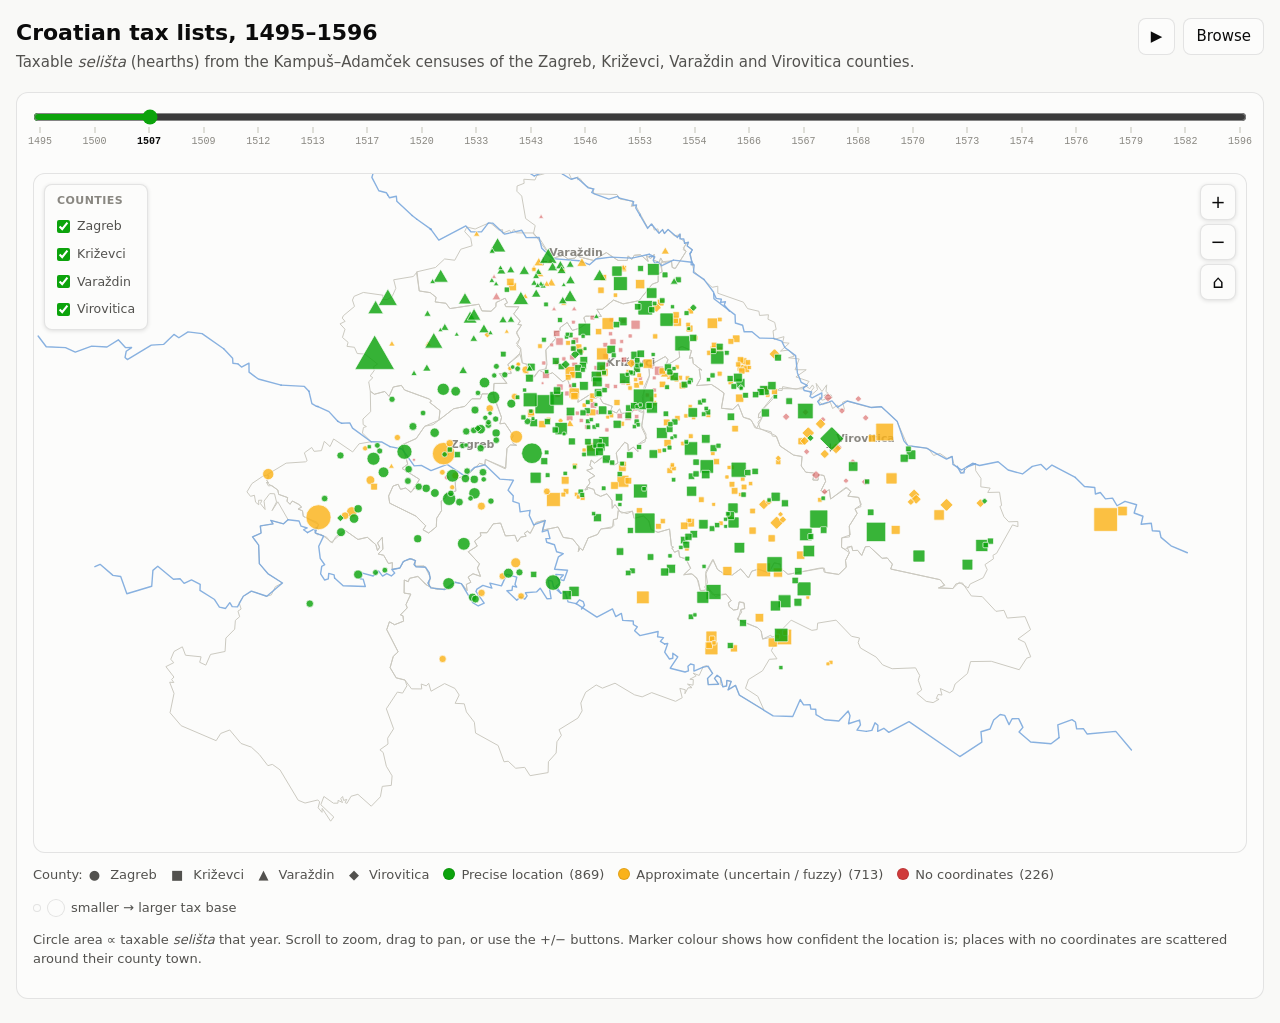
==== web/index.html @ f6f5bb7a "Geolocations in Varaždin county" ====
<!doctype html>
<html lang="en">
<head>
<meta charset="utf-8">
<meta name="viewport" content="width=device-width, initial-scale=1">
<title>Croatian tax lists, 1495–1596 — maps</title>
<link rel="stylesheet" href="css/common.css">
<link rel="stylesheet" href="css/map.css">
</head>
<body>
<div class="wrap">
  <header class="head">
    <div class="head-titles">
      <h1>Croatian tax lists, 1495–1596</h1>
      <p class="sub">Taxable <i>selišta</i> (hearths) from the Kampuš–Adamček
         censuses of the Zagreb, Križevci, Varaždin and Virovitica counties.</p>
    </div>
    <div class="head-ctl">
      <button id="play" type="button" title="Play years" aria-label="Play">▶</button>
      <a class="btn" href="explorer.html">Browse</a>
      <button id="theme" class="hidden" type="button" hidden>Dark</button>
    </div>
  </header>

  <section id="panel-map" class="panel">
    <div class="ctl">
      <div class="slider-wrap">
        <input id="slider" type="range" min="0" max="0" value="0" step="1"
               aria-label="Census year">
        <div class="slider-years" id="slider-years" aria-hidden="true"></div>
      </div>
    </div>
    <div class="mapbox">
      <div class="layer-ctl" aria-label="Map layers">
        <div class="layer-title">Counties</div>
        <div id="layer-panel" class="layer-panel"></div>
      </div>
      <div class="zoom-ctl" aria-label="Map zoom controls">
        <button id="zoom-in" type="button" title="Zoom in" aria-label="Zoom in">+</button>
        <button id="zoom-out" type="button" title="Zoom out" aria-label="Zoom out">−</button>
        <button id="zoom-reset" type="button" title="Reset view" aria-label="Reset view">⌂</button>
      </div>
      <svg id="map" viewBox="0 0 1000 640"
           preserveAspectRatio="xMidYMid meet" role="img"
           aria-label="Map of taxable selišta by place"></svg>
    </div>
    <div class="legend" id="map-legend"></div>
    <p class="note">Circle area ∝ taxable <i>selišta</i> that year. Scroll to zoom,
       drag to pan, or use the +/− buttons. Marker colour shows how confident the
       location is; places with no coordinates are scattered around their county town.</p>
  </section>
</div>

<div class="tip" id="tip"></div>

<script>const DATA = {"counties":{"4":{"name":"Zagreb","cap":[45.8144,15.978],"light":"#2a78d6","dark":"#3987e5"},"1":{"name":"Križevci","cap":[46.0246,16.546],"light":"#eb6834","dark":"#d95926"},"2":{"name":"Varaždin","cap":[46.3057,16.3366],"light":"#1baf7a","dark":"#199e70"},"3":{"name":"Virovitica","cap":[45.8319,17.3836],"light":"#eda100","dark":"#c98500"}},"places":[[1,",,,owcz","",2,46.3057,16.36293,2],[2,"Abbatia","Topusko",4,45.29315,15.97893,0],[3,"Abbatia (Opathowyna)","Dolac",4,45.81429,15.97724,0],[4,"Opathowyna, Kopam","Opatija",4,45.54417,15.9911,1],[5,"Achyna","Voćin",1,45.6167,17.55,0],[6,"Adamowcz","Haganj",1,45.91475,16.57872,1],[7,"Adamowcz","Adamovec",4,45.90445,16.16332,0],[8,"Adamowcz - Zowkowcz","Haganj",1,45.91475,16.57872,1],[9,"Ahmath","",1,46.0246,16.55851,2],[10,"Aladarocz","Korenovo",1,45.85858,16.81146,1],[11,"Aladaryowch - Mylethyncz","Miletinec",1,45.9333,16.7333,1],[12,"Alberthowyna","",1,46.03477,16.53002,2],[13,"Alexandrocz","Repinec",1,45.94965,16.50532,1],[14,"Also Gerzencze","Donja Gračenica",1,45.56667,16.61667,0],[15,"Also Bakwa","Donja Bukovica",3,45.68566,17.8071,1],[16,"Chasma","Čazma",1,45.74837,16.6132,1],[17,"Also Izdencz","Donji Zdenci",1,45.58333,17.95,0],[18,"Also Jalsewycza","Čvrstec",1,46.00446,16.66388,1],[19,"Alsolomnycza","Donja Lomnica",4,45.71171,16.02059,0],[20,"Also Lomnycza, Koztanyewcz","Donja Lomnica, Kostanjevec",4,45.71171,16.02059,0],[21,"Also Soploncza","Gornja Stupčanica",1,45.6253,17.33756,0],[22,"Also Soproncha","Gornja Stupčanica",1,45.6253,17.33756,0],[23,"Also Thothwssewyna","Topolovac",1,45.46056,16.43583,0],[24,"Also Totusewyna","Topolovac",1,45.46056,16.43583,0],[25,"Wolawlya","Volavje",4,45.65506,15.60581,1],[26,"Also Zemche","Donje Svetačje",1,45.32,16.95,1],[27,"Also Ztobycza","Donja Stubica",4,45.98017,15.97224,0],[28,"Also Ztobycza cum pertinentiis, Jakowlya","Donja Stubica, Jakovlje",4,45.98017,15.97224,0],[29,"Andraswelgh","Dišnik",1,45.60768,16.87589,1],[30,"Antholocz - Ramyncz - Chernecz - Thremecz","Crnac",3,45.6927,17.9383,1],[31,"Apathowcz","Apatovec",1,46.14771,16.57263,0],[32,"Apporowcz","Oporovec",1,46.3319,16.675,1],[33,"Area Capitulari-vicus","Laška ulica (Zagreb)",4,45.83644,16.04267,1],[34,"Athak","Otok",1,45.79342,16.58815,0],[35,"Othok","Samoborski Otok",4,45.83727,15.73197,0],[36,"Athak, Themerye","Otok",1,45.79342,16.58815,0],[37,"Athak,Tamerye, Kamarchya","Otok, Demerje",1,45.79342,16.58815,1],[38,"Atthak Zenth Ilona apud Zamobor","Sveta Jelena Samoborska",4,45.802,15.711,1],[39,"Bapcha","Črnkovec",4,45.75064,16.11976,1],[40,"Babyncz","Babinec",2,46.37184,16.10944,0],[41,"Babynschyna","Babinac Ivanski",1,45.74959,16.81207,0],[42,"Babynschyna  Koren","Babinac Ivanski",1,45.74959,16.81207,0],[43,"Bachyn","Ploščica",1,45.76163,16.88549,0],[44,"Baganoz","Badljevina",1,45.51322,17.19246,1],[45,"Bagenowcz","Badljevina",1,45.51322,17.19246,1],[46,"Bahonyn","Zvekovac",1,45.81946,16.50096,1],[47,"Wakegh","Bukvik kod Velike Trnovitice",1,45.68685,16.95805,1],[48,"Bakolcza","Donja Bukovica",1,45.66,17.76694,0],[49,"Bakolcza Zygeth","Donja Bukovica",1,45.66,17.76694,0],[50,"Bakowcza","Mali Bukovec",1,46.2857,16.7383,0],[51,"Bakwa","Špišić Bukovica",3,45.85785,17.30118,0],[52,"Bancz","Baničevec",1,45.9209,16.2929,1],[53,"Banowch","Gorica Miholečka",1,46.05406,16.42532,1],[54,"Banowch","Gorica Miholečka",1,46.05406,16.42532,1],[55,"Banowcz  Gorycza","Gorica Miholečka",1,46.05406,16.42532,0],[56,"Banthusovcz","Bolč",1,45.89085,16.67631,0],[57,"Bara ad Belam","Čaglić",1,45.38665,17.15704,1],[58,"Barachka","Banje Selo",4,45.59944,15.87909,1],[59,"Baraczka","Banje Selo",4,45.59944,15.87909,1],[60,"Baranowcz","",1,46.00524,16.54845,2],[61,"Barowcz","",1,46.04284,16.56615,2],[62,"Barswelge","",1,46.02006,16.50903,2],[63,"Barychewo","",4,45.8144,16.01604,2],[64,"Batyna","Oštrc",2,46.1664,16.0845,1],[65,"Bedenycza","Bedenica",4,46.03263,16.24324,0],[66,"Bedenycza, Felsew Ztobicza","Bedenica, Gornja Stubica",4,46.03263,16.24324,0],[67,"Bedenye","",1,46.00913,16.58102,2],[68,"Bedowcz","Klokočevac",1,45.91787,16.78393,1],[69,"Bedna","Petar Ludbreški",1,46.24806,16.69,1],[70,"Bednye","Kapela",1,45.98971,16.84437,1],[71,"Bednye cum pertinentiis","Kapela",1,45.98971,16.84437,1],[72,"Bednye seu Bukoucz","Kapela",1,45.98971,16.84437,1],[73,"Bednye seu Bwkowcz","Kapela",1,45.98971,16.84437,1],[74,"Bedwdnycze","Bedenica",4,46.03263,16.24324,0],[75,"Bekethyncz","Beketinec",1,46.01392,16.43677,1],[76,"Bela","Bijela",1,45.56276,17.29032,0],[77,"Bela","Bela",2,46.20742,16.25522,0],[78,"Bwssyn","Bela, Ivanec",2,46.20742,16.25522,1],[79,"Lepaglawa","Lepoglava",2,46.20737,16.05145,0],[80,"Bela, Threm","Bela",2,46.20742,16.25522,1],[81,"Belowarcz","Bjelovar",1,45.90645,16.82612,1],[82,"Belcheucz","Grabrić",1,45.90081,16.50575,0],[83,"Belchowcz","",1,46.05486,16.53429,2],[84,"Belcz","Bolč",1,45.89085,16.67631,0],[85,"Belecz","Belec",2,46.13177,16.1205,0],[86,"Belosowcz","Čepelovac",1,45.99497,17.04252,0],[87,"Belethyncz","Beletinec",2,46.22208,16.31108,0],[88,"Belozlawcz","Beloslavec",4,46.0351,16.22041,0],[89,"Belkolcz","Jalkovec (?)",2,46.27806,16.31889,1],[90,"Belkowcz","Grabrić",1,45.90081,16.50575,0],[91,"Bellyanowcz","Belanovo selo",1,46.22,16.6,1],[92,"Belwdowyna","Đurđevac",1,46.04105,17.06786,1],[93,"Belywdowcz","Đurđevac",1,46.04105,17.06786,0],[94,"Zobkethyncz","Đurđevac",1,46.04105,17.06786,1],[95,"Benedicowcz","Beketinec",1,46.01392,16.43677,1],[96,"Benedikowcz","Bršljanica",1,45.58279,16.85193,0],[97,"Benkowcz","Ladislavec",2,46.10861,16.0628,1],[98,"Berdekowcz ad Belam","Čaglić",1,45.38665,17.15704,1],[99,"Zomzedwara-castrum Berdowcz","Brdovec",4,45.86927,15.76228,0],[100,"Beregi","",1,45.99473,16.52366,2],[101,"Berethyncz","Beretinec",2,46.25014,16.30364,0],[102,"Beryzlawcz","Berislavec",4,45.97128,16.26628,1],[103,"Berkyssewyna","Brkiševina",4,45.44571,16.08966,0],[104,"Berkwssewyna Pokwpya ad Thopozka-cum pertinentiis","Berkuševina",4,45.293,15.97,1],[105,"Bersancz ad Kaproncza","Brežanec",1,46.1502,16.83809,0],[106,"Berschanowcz","Bršljanica",1,45.58279,16.85193,0],[107,"Bersthanowcz cum pertinentiis","Bršljanica",1,45.58279,16.85193,1],[108,"Bersthianoucz","Bršljanica",1,45.58279,16.85193,0],[109,"Berywoy cum Zenth Iwan","Garešnica",1,45.63617,16.86174,1],[110,"Beryzlaucz - Kalynye","Berislavec",4,45.97128,16.26628,1],[111,"Berzewcz-provincia inferior","Brezovica Gradina",1,45.8665,17.55807,1],[112,"Berzewcze","Brezovica Gradina",1,45.8665,17.55807,0],[113,"Berzyncz","",1,46.03689,16.59447,2],[114,"Besenowcz","Rovišće",1,45.94611,16.73173,1],[115,"Bethowcz","",3,45.8319,17.4129,2],[116,"Bezchyanowcz","Velike Sesvete",1,46.05244,16.67268,1],[117,"Bigzaagh","Božjakovina",4,45.81723,16.29566,1],[118,"Bikzaad","Bisag",4,46.03333,16.28333,1],[119,"Varasd","Varaždin",2,46.30796,16.33782,0],[120,"Byskwpcz","Biškupec",4,45.96155,16.23252,1],[121,"Byztra","Bistra",4,45.89753,15.87947,0],[122,"Blacha","",1,46.03905,16.49558,2],[123,"Blagay","Blagaj kod Svetog Petra Orehovca",1,46.10345,16.50703,1],[124,"Blagay Glogowy","Blagaj-Glogovica kod Kutine",1,45.4831,16.77559,1],[125,"Blagwsa","Blaguša",4,45.89622,16.13713,0],[126,"Blagwssa, Symonchewcz","Blaguša, Šimunčevec",4,45.89622,16.13713,0],[127,"Blasew Werh","Haganj kod Žabna",1,45.91475,16.57872,1],[128,"Blasewerh ad Achyna","Voćin",1,45.6167,17.55,1],[129,"Blasewwerh-ad Achynam","Voćin",1,45.6167,17.55,1],[130,"Blaskoucz - Glavnycza","Glavnica",4,45.93151,16.14174,1],[131,"Blaskowcz - Glawnycza","Glavnica",4,45.93151,16.14174,1],[132,"Blathnycza","Blatnica",4,45.51341,15.72524,0],[133,"Blathno, Remethinczy, Lwka*","Blato",4,45.76357,15.92426,1],[134,"Blyzna","Bliznec",4,45.80971,16.02586,0],[135,"Bliznafew","Velike Sesvete",1,46.05244,16.67268,0],[136,"Blyzna, Remethyncz","Bliznec",4,45.80971,16.02586,1],[137,"Bobowycza","Bobovica",4,45.83084,15.71423,0],[138,"Bobowycza  Kapolna","Kapela Ravenska",1,46.02829,16.42896,0],[139,"Bobowycza  Kapolna  Othok  Jemryhowcz","Kapela Ravenska",1,46.02829,16.42896,0],[140,"Bothyncz","Botinec",4,45.75469,15.93604,0],[141,"Bogacho","Bogačevo",1,46.08562,16.43325,0],[142,"Bolch","Bolč",1,45.89085,16.67631,0],[143,"Bolethyno","Kloštar Podravski",1,45.97369,17.16633,1],[148,"Bonowk","Kloštar Podravski",1,45.97369,17.16633,1],[149,"Borchecz in pertinentiis Zomzedwara","Borčec",4,45.82919,15.88801,0],[150,"Borsowcz","Galovec",1,46.06973,16.19118,0],[151,"Borkowcz","Borkovec",2,46.10806,16.0835,0],[152,"Borcz ad Topozka (predium)","Topusko",4,45.29315,15.97893,1],[153,"Borowe","Borovljani",1,46.10772,16.89046,0],[154,"Myrkowcz","Mirkovec",2,46.03194,16.28694,0],[155,"Borychewcz - Marthyndoll","Boričevec",2,46.19856,16.41135,1],[156,"Bosyako","Božjakovina",4,45.81723,16.29566,0],[157,"Bothcafeld","Mikleuška",1,45.55273,16.72795,0],[158,"Bothezyncz","Botinac",1,45.99967,16.86127,0],[159,"Bwthkafeld","Patkovac",1,45.8539,16.9294,0],[160,"Bothowcz","Botovo",3,46.21968,16.91926,0],[161,"Bothyncz","Botinac",1,45.99967,16.86127,0],[162,"Bothynowcz","Botinovec",1,46.20632,16.77074,0],[163,"Bozyas","Bezje",1,46.093,16.96,1],[164,"Bradechyna ad Garych","Gornja Garešnica",1,45.65497,16.81305,1],[165,"Bradna","Bradna",1,46.07051,16.69229,0],[166,"Bradna inferior","Bradna",1,46.07051,16.69229,1],[167,"Bragasowcz","",1,45.98853,16.57031,2],[168,"Brakwnowcz","Brekunjevec",4,45.918,16.165,0],[169,"Bregchewcz","Brčevec",1,45.86636,16.41271,0],[170,"Breschyna","Čvrstec",1,46.00446,16.66388,1],[171,"Bresnycze","Breznica",1,45.74507,17.51756,0],[172,"Bresnycza-ad Achynam","Breznica",1,45.74507,17.51756,1],[173,"Bresowcz","Breza",1,45.87961,16.72356,0],[174,"Brezowycza","Brezovica",4,45.72777,15.91007,0],[175,"Brestoycha","Kobasičari",1,45.96143,16.81298,0],[176,"Brezewcze cum pertinentiis","Brezovica kod Virovitice",1,45.86322,17.55848,1],[177,"Brezowcz","Brezovec",1,45.90867,16.26447,0],[178,"Brezoycha ad Nagh Kemlek","Brezovica Kalnička",1,46.142,16.456,1],[179,"Brezoycza","Brezovica",1,46.07523,17.07555,0],[180,"Brezt","",2,46.32698,16.30297,2],[181,"Brezth","Brest Pokupski",4,45.4532,16.25608,1],[182,"Brezthowcz - Dechyna","Brezovec",1,45.90867,16.26447,1],[183,"Brezthowcz - Dolina","Brezovec",1,45.90867,16.26447,1],[184,"Brezthye","Brest Pokupski",4,45.4532,16.25608,0],[185,"Brezyancz","Ilova kod Grubišnog Polja",3,45.69,17.15,1],[186,"Brezyna","Čaklovac",1,45.45308,17.28477,1],[187,"Brezyna - Chakowcz","Čaklovac",1,45.45308,17.28477,1],[188,"Brokwnowcz","Brekunjevec",4,45.918,16.165,1],[189,"Brokunoucz - Adamovcz","Brekunjevec",4,45.918,16.165,1],[190,"Brokwnyowcz, Glawnycza","Brokunjovec, Glavnica",4,45.93151,16.14174,0],[191,"Brysnyak","",1,46.06436,16.56396,2],[192,"Bryzthno","Gornja Bistra",4,45.91982,15.89864,0],[193,"Bwdrowcz","Gudovec",1,45.88114,16.78464,0],[194,"Budyndol, Pomperoucz, Hansevcz","Budinščina, Pomnerovac",2,46.12691,16.20376,1],[195,"Bukovcz","Zvonik",1,45.89837,16.63651,0],[196,"Bwschyncz","Buščinec",1,45.8824,16.67234,0],[197,"Bwdyslwcz","Budislavec",2,46.28,16.235,1],[198,"Bwdnak","Sesvete",1,45.696,17.03,0],[199,"Bwdrowcz","Budrovac",3,45.98463,17.05671,0],[200,"Bwdyndoll","Budinščina - Pomnerovac",2,46.12691,16.20376,1],[201,"Bwdyndol - Hansewcz","Budinščina - Pomnerovac",2,46.12691,16.20376,1],[202,"Bwdyndol - Hansewcz - Pomperowcz","Budinščina - Pomnerovac",2,46.12691,16.20376,1],[203,"Bwdyndoll","Budinščina - Pomnerovac",2,46.12691,16.20376,1],[204,"Dymythrowcz","Gradec",2,45.92291,16.48957,1],[205,"Bwkowcz, Zelyna","Bukovec, Zelina",4,45.71041,15.82029,0],[206,"Bwkowschak","Bukovšćak",4,45.90555,15.8017,0],[207,"Bwsowcz","Virovitica",3,45.83314,17.38534,1],[208,"Bwssocz","Virovitica",3,45.83314,17.38534,1],[209,"Bwssowcz","Virovitica",3,45.83314,17.38534,1],[210,"Bwsthincz","Bušić",1,45.8137,16.02379,0],[211,"Bwzyn, Odra","Buzin, Odra",4,45.74987,15.99532,0],[212,"Bwyancz","Paruževac",1,45.83503,16.49799,1],[213,"Bwyowcz","Bujovac",1,45.59283,17.22376,1],[214,"Byenyk","Pobjenik",1,45.70489,16.61315,0],[215,"Byenyk ad Topozka (predium)","Topusko",4,45.29315,15.97893,1],[216,"Bygzaad","Bisag",4,46.03333,16.28333,1],[217,"Bykzad","Bisag",1,46.03333,16.28333,0],[218,"Bygzad","Bisag",4,46.03333,16.28333,1],[219,"Bygzad-citra Lonyam","Bisag",4,46.03333,16.28333,1],[220,"Bykalla","Korenovo",1,45.85858,16.81146,0],[221,"Bykchelethincz","Hampovica",1,46.01568,16.95408,0],[222,"Bykszad","Bisag",4,46.03333,16.28333,1],[223,"Bykzad","Bisag",4,46.03333,16.28333,1],[224,"Bykzad, Wyhel","Bisag, Novo Mjesto",1,46.03333,16.28333,0],[225,"Bynowcz","Čepelovac",1,45.99497,17.04252,0],[226,"Byskwpcz","Biskupec",2,46.2857,16.33548,0],[227,"Byskwpecz","Biškupec",2,46.2857,16.33548,0],[228,"Byztrycza","Bistrica",4,45.99721,16.12274,0],[229,"Byzkelethycz","",1,46.00282,16.49186,2],[230,"Camarcha","Novigrad Podravski",1,46.07575,16.94978,0],[231,"Camarcha - Thwlowa","Novigrad Podravski",1,46.07575,16.94978,1],[232,"Campus","",1,46.01491,16.60951,2],[233,"Campus","Jakuševec",1,45.75775,16.01926,1],[234,"Capella","Stara Kapela",1,45.89095,16.60632,0],[235,"Cappela Kelyanowcz","Kapela Podravska",1,46.27787,16.69298,1],[236,"Chapalowcz","Čepelovac",1,45.99497,17.04252,0],[237,"Czargowcz","Poljana",2,46.27,16.31806,1],[238,"Karlowcz","Karlovec Ludbreški",1,46.28769,16.62878,1],[239,"Chereborda","Cerovo brdo (Vojakovački Osijek)",1,46.12703,16.53864,1],[240,"Cherztwecz","Čvrstec",1,46.00446,16.66388,0],[241,"Chakowcz","Čaklovac",1,45.45308,17.28477,0],[242,"Chakowcz - Brezyna","Čaklovac",1,45.45308,17.28477,1],[243,"Chaktornya","Čaklovac",1,45.45308,17.28477,0],[244,"Chalyncz","Čalinec",2,46.28906,16.18063,0],[245,"Chyanyo","Čanjevo",1,46.10639,16.33944,0],[246,"Chanyo, Prezeka, Rauen","Čanjevo",1,46.10639,16.33944,1],[247,"Czargowcz","Poljana",2,46.27,16.31806,1],[248,"Charzyncz","",1,46.06288,16.50724,2],[249,"Chazarwara","Cesargrad",2,46.06013,15.72227,0],[250,"Chebenowcz","Cepidlak",1,45.9751,16.69139,0],[251,"Chehowyna ad portionem","",1,45.97662,16.53705,2],[252,"Czekno","Bršljanica",1,45.58279,16.85193,0],[253,"Chelowechky","",2,46.26518,16.34175,2],[254,"Chelycze","Gornji Tkalec",1,45.9705,16.4497,1],[255,"Chemernicha","Čemernica Lonjska",1,45.76586,16.41688,0],[256,"Cheperlyncz","Štefanec (okolica)",2,46.25611,16.43611,1],[257,"Cheperlyncz, Stefancz","Štefanec, Otok",2,46.25611,16.43611,1],[258,"Zenth Berthalam","Bartolovec",2,46.29709,16.43515,0],[259,"Cherbenye - Lwkawecz","Lukavec",1,46.24292,16.21529,1],[260,"Cherbyncz","",2,46.34389,16.37899,2],[261,"Cherchan ad Gemlech","Graberje Ivaničko",1,45.71016,16.4712,1],[262,"Cheresnye","Vidovec",2,46.28635,16.25042,1],[263,"Cheresnye","Vidovec",2,46.28635,16.25042,1],[264,"Cheresnyo - Wydowcz","Vidovec",2,46.28635,16.25042,1],[265,"Chernkowcz","Črnkovec",4,45.75064,16.11976,0],[266,"Chernacz","",3,45.85578,17.34618,2],[267,"Chernareca","Hercegovac",1,45.65536,17.00908,1],[268,"Chernareka","Hercegovac",1,45.65536,17.00908,0],[269,"Chernchan ad Gemlecz","Graberje Ivaničko",1,45.71016,16.4712,1],[270,"Chernecz","Crnac",3,45.6927,17.9383,0],[271,"Cherneleucz - Toplychycza","Toplica",4,45.2943,15.9707,1],[272,"Chernesoucz","Črnčevec",1,46.08802,16.46647,1],[273,"Chernkowcz, Schytaryo","Črnkovec, Ščitarjevo",4,45.75064,16.11976,0],[274,"Chernomercz","Črnomerec",4,45.81564,15.93616,0],[275,"Chernossowcz","",1,46.05677,16.60097,2],[276,"Chernylewch, Thoplychycha","Toplica",4,45.2943,15.9707,1],[277,"Chernylno","",4,45.84542,15.92941,2],[278,"Chero berdo","Cerovo brdo",1,46.12703,16.53864,0],[279,"Cherowoberdo","Cerovo brdo",1,46.12703,16.53864,0],[280,"Cherwylno","Strezojevo",4,45.52716,16.03765,1],[281,"Cherztwecz Zenth Pether","Sveti Petar Čvrstec",1,46.00446,16.66388,0],[282,"Cheztylowcz","Čestilovec",1,46.178,16.76,1],[283,"Chethertekhel","Četvrtkovac",1,45.58333,17.23333,0],[284,"Chezmycza Zenth Iwan","",1,46.02672,16.47203,2],[285,"Cnesancz","Maglenca",1,45.92117,16.93201,0],[286,"Chorgowcz","Cargovec (?)",2,46.285,16.26806,1],[287,"Chowcowyna","",1,45.98732,16.59996,2],[288,"Chowkowyna","",1,46.07881,16.54239,2],[289,"Chrechancz","Črečan",4,45.9778,16.26047,0],[290,"Chremysthe","Cremušina",1,45.79455,17.19377,0],[291,"Chernchan ad Gemlecz","Graberje Ivaničko",1,45.71016,16.4712,1],[292,"Chresnevo - Obres","Sveti Ilija",2,46.24573,16.32235,0],[293,"Chresno","Crešnjevica",1,45.92001,17.1467,0],[294,"Christalocz","Kreštelovac",1,45.57654,17.052,0],[295,"Chrysthalowcz-cum provincia et pertinentiis","Kreštelovac",1,45.57654,17.052,1],[296,"Chwcher","Čučerje",4,45.87289,16.05601,0],[297,"Chwchwwachincz","",1,45.98188,16.49466,2],[298,"Chwdowcz","Sudovec i Vinarec",1,46.10583,16.36305,1],[299,"Chwdowcz, Wynarcz","Sudovec i Vinarec",1,46.10583,16.36305,0],[300,"Chwthenya","Kutina",1,45.51869,16.79114,0],[301,"Chyglana","Mala Ciglena",1,45.89342,16.94122,0],[302,"Cyglena","Dulepska",1,45.89455,16.34264,0],[303,"Chygleno","Dulepska",1,45.89455,16.34264,0],[304,"Chystho Hrastye","",3,45.78643,17.38933,2],[305,"Chystho Hrazthya","",3,45.87476,17.43076,2],[306,"Chyztahrazthya","",3,45.82123,17.29706,2],[307,"Czyrquena","Cirkvena",1,45.93512,16.65808,0],[308,"Civitas Montis Grecensis Zagrabiensis","Zagreb - Grič",4,45.81623,15.9736,1],[309,"Clobwk - Jalsewcz - Zenth Iwan","Čvrstec",1,46.00446,16.66388,1],[310,"Klokochowcz","Klokočevec",1,45.83367,15.70247,0],[311,"Clwch","Lipovac Lonjski",1,45.78194,16.45111,0],[312,"Conthowcz","Grubišno Polje",1,45.70219,17.17224,0],[313,"Copathowcz","Gornja Kovačica",1,45.771,17.10934,0],[314,"Copozowcz","Čazma",1,45.74837,16.6132,0],[315,"Corbowa","Grbavac",1,45.71135,17.10149,0],[316,"Coren","Korenovo",1,45.85858,16.81146,0],[317,"Coren - Zdela","Korenovo",1,45.85858,16.81146,1],[318,"Coroska","Koruška",1,46.01979,16.53092,0],[319,"Omnii Sancti in Prodauiz","Virje",1,46.06719,16.98869,1],[320,"Cothnyak","Kutnjak",1,46.2717,16.78079,1],[321,"Coznethyno","Mučna",1,46.06893,16.73759,0],[322,"Koznycza","Kosnica",4,45.7506,16.08537,0],[323,"Coztanowcz","Kostanjevac",1,46.0049,16.93915,0],[324,"Kozthel","Kostel",2,46.18398,15.72562,0],[325,"Crachowcz","",1,46.0322,16.62733,2],[326,"Krapyna","Krapina",2,46.09832,15.93774,0],[327,"Craschych, Wywodyna","Krašić",4,45.65409,15.51746,1],[328,"Crassulcz","",2,46.29619,16.25881,2],[329,"Crawaryna","Grahovljani",1,45.49298,17.25528,0],[330,"Crawarzka","Kravarsko",4,45.5865,16.04719,0],[331,"Crawloch","",1,46.05789,16.47709,2],[332,"Crethyn in Dobrachwcha","Dobra Kuća",1,45.61031,17.29438,1],[333,"Crisium","Križevci",1,46.02474,16.54578,0],[334,"Crisium-civitas taxa 500 fl","Križevci",4,46.0247,16.546,0],[335,"Crisium-civitas inferior","Križevci (inf.)",1,46.02474,16.54578,0],[336,"Crisium-civitas superior","Križevci (sup.)",1,46.02474,16.54578,0],[337,"Crisnychya ad Galgoycza","Rasinja",1,46.188,16.70853,1],[338,"Crisowlyan","Križovljan",1,46.26443,16.55595,1],[339,"Crysancz","Križanec",2,46.24518,16.3427,1],[340,"Crysthesawcz-ad Galgowcz","",1,45.96648,16.56483,2],[341,"Cryznychycha-ad Zenthywan dicata","",1,46.07737,16.58955,2],[342,"Cwlpowcz","",1,46.00574,16.46086,2],[343,"Czargowcz","Poljana",2,46.27,16.31806,1],[344,"Czargowcz","Poljana",2,46.27,16.31806,1],[345,"Czebowcz, Kos","",2,46.27332,16.41029,2],[346,"Czerowycza Zentiwan","Đurđevac",1,46.04105,17.06786,1],[347,"Czerowycza Zenth Iwan ad Zenth Gergerwara","Đurđevac",1,46.04105,17.06786,1],[348,"Czerowycza ad Zenth Gerghwara","Đurđevac",1,46.04105,17.06786,1],[349,"Czerye","Cerje",4,45.82966,16.19147,0],[350,"Czome","",1,45.99807,16.6287,2],[351,"Czwethkowych","Cvetković",4,45.65076,15.64701,0],[352,"Czyglenycza","Ciglenica",2,46.3124,16.33295,0],[353,"Demerye","Demerje",4,45.73188,15.88288,0],[354,"Darnowcz","Drenovac",1,45.82653,15.99607,0],[355,"Darnocz cum pertinenciis","Slatinski Drenovac",1,45.55529,17.70651,0],[356,"Dorozlo Bakwa","Klokočevac",1,45.91787,16.78393,0],[357,"Dawch","",1,46.08405,16.51017,2],[358,"Deche","Dišnik",1,45.60768,16.87589,0],[359,"Declyna","Diklenica",1,45.96799,16.8609,0],[360,"Decze","Deča",3,46.07,17.18,1],[361,"Dedochay sub Pokwpye","Lijevi Degoj",4,45.47592,15.96212,1],[362,"Dercowcz","Dereza Čazmanska",1,45.75646,16.59982,0],[363,"Derkowcz","Dereza Čazmanska",1,45.75646,16.59982,0],[364,"Derze","Virovitica (imanje Derže)",3,45.83314,17.38534,1],[365,"Desnycze","Dišnik",1,45.60768,16.87589,0],[366,"Desowcz","",1,45.96287,16.51402,2],[367,"Deykowcz-de Waska","Vaška",1,45.81543,17.66625,1],[368,"Domagowych","Domagović",4,45.62872,15.638,0],[369,"Dimikowcz","Gradec",1,45.92291,16.48957,0],[370,"Dimitrowcz","Gradec",1,45.92291,16.48957,0],[371,"Districtus Capituli Zagrabiensis","Kaptol",4,45.81462,15.97847,0],[372,"Dobochecz","Tkalec",1,45.96273,16.45058,1],[373,"Dobowcz","Dubovec",1,46.00844,16.28657,0],[374,"Dobownyk","Virovitica",3,45.83314,17.38534,1],[375,"Dobowyna","",1,46.05565,16.63109,2],[376,"Dobowyo in Berzewcze","Brezovica kod Virovitice",1,45.86322,17.55848,1],[377,"Dobra Kuchya","Dobra Kuća",1,45.61031,17.29438,0],[378,"Dobrachwcha","Veliki Bastaji",1,45.64545,17.3261,1],[379,"Dobrawa","Dubrava Samoborska Zagrebačka Dubrava",4,45.80631,15.66992,0],[380,"Dobrawa ad Lythwuanych","Dubrava Samoborska Zagrebačka Dubrava",4,45.80631,15.66992,1],[381,"Dobrawa villa ad Lythwanych","Dubrava Samoborska Zagrebačka Dubrava",4,45.80631,15.66992,1],[382,"Dobrawycza","",2,46.36904,16.31195,2],[383,"Dobrokychya","Dobra Kuća",1,45.61031,17.29438,0],[384,"Dobrowa Czerzka","Dobrova",4,45.83806,16.54389,1],[385,"Dobrowych","Dobrouch",1,46.135,16.87,1],[386,"Dol","",4,45.75533,15.98544,2],[387,"Dolyane","Doljani Žumberački",4,45.71645,15.29143,1],[388,"Dolyan ad Belam","Čaglić",1,45.38665,17.15704,1],[389,"Dolyancz","Doljanec",1,45.99087,16.44932,0],[390,"Domankwsowcz","Veliki Grđevac",1,45.75156,17.04973,1],[391,"Dombrensi","Dubrava",1,45.8423,16.53493,1],[392,"Dombro","Dubrava",1,45.8423,16.53493,0],[393,"Dombro-oppidum - Gradecz","Dubrava",1,45.8423,16.53493,0],[394,"Dombro-provincia ad Sanctum Michaelem","Dubrava",1,45.8423,16.53493,1],[395,"Donadowcz","Ivanić-Grad",1,45.70568,16.39201,1],[396,"Dragalen","Jazavica kod Novske",1,45.3189,17.05846,1],[397,"Dragalyn ad Belam","Čaglić",1,45.38665,17.15704,1],[398,"Dragalyna","Jazavica",1,45.3189,17.05846,1],[399,"Draganychy","Draganići",4,45.75996,16.00598,0],[400,"Dragatyn","Draganec",1,45.78063,16.62532,1],[401,"Dragonoscz","Dragonožec",4,45.66107,15.94717,0],[402,"Dragowyna","",1,46.0419,16.45149,2],[403,"Dragowya ad Achynam","Voćin",1,45.6167,17.55,1],[404,"Drakcha","Graberje Ivaničko",1,45.71016,16.4712,0],[405,"Draschya","Graberje Ivaničko",1,45.71016,16.4712,0],[406,"Drascha ad Gemenecz","Graberje Ivaničko",1,45.71016,16.4712,1],[407,"Drascha ad Gemlech","Graberje Ivaničko",1,45.71016,16.4712,1],[408,"Draschyna ad Gemlecz","Graberje Ivaničko",1,45.71016,16.4712,1],[409,"Drasowch","Dijakovac",1,45.7006,17.3514,0],[410,"Drasewcz","Korenovo",1,45.85858,16.81146,0],[411,"Drasimercz","Draganec",1,45.78063,16.62532,0],[412,"Drawamelleke","Kloštar Podravski",1,45.97369,17.16633,0],[413,"Dremowa","Drenova",4,45.93323,16.17795,1],[414,"Drenowa","Drenova",4,45.93323,16.17795,0],[415,"Drwskowcz Oskowcz","Druškovec",2,46.25674,16.14946,0],[416,"Drwskowcz","Druškovec",2,46.25674,16.14946,0],[417,"Dwbowcz","Dubovica",1,46.28802,16.69161,0],[418,"Dubouycza, Kapolna","Dubovica, Kapela",1,46.28802,16.69161,0],[419,"Dubrawa","Dubrava",4,45.83806,16.54389,1],[420,"Dwlyebzka","Dulepska",1,45.89455,16.34264,1],[421,"Dworany","Vranov Dol",4,45.725,15.6319,1],[422,"Dwbowecz","Dubovac",4,45.49444,15.53444,0],[423,"Dwbyno","",1,45.96659,16.59972,2],[424,"Dwgy Werh","Dugi vrh",1,46.07085,16.38208,0],[425,"Dwlepzka, Erdowcz","Dulepska, Erdovec",1,45.89455,16.34264,0],[426,"Dwmowcz","Dumovec",4,45.81129,16.16,0],[427,"Dworane","Malunje",4,45.69136,15.62628,1],[428,"Dworyancz","",1,46.09364,16.56309,2],[429,"Dworysche","Dvorišće",1,45.98478,16.60045,0],[430,"Dworyschye Superior","Dvorišće",4,45.82383,16.2759,0],[431,"Dworysche Superior","Dvorišće, Orehovec",4,45.82383,16.2759,0],[432,"Dworysche, Orehowcz","Dvorišće, Orehovec",1,45.98478,16.60045,0],[433,"Dwsycza","Dužica",4,45.53815,16.23645,0],[434,"Dyakowch","Diankovec",1,46.04132,16.48179,0],[435,"Dyanfelde","Dijankovec",1,46.03998,16.48155,0],[436,"Dyewsewcz","",1,45.98105,16.46501,2],[437,"Gymelchfeld","Dimičkovina",1,45.60041,17.16952,1],[438,"Ebres","Obrež",1,46.1183,16.4353,0],[439,"Ecclesia Zagrabiensis","Zagreb (Kaptol)",4,45.814,15.979,1],[440,"Eghywdowcz","Ježdovec",4,45.77668,15.84603,0],[441,"Egwdowcz - Chargowcz - Polyana","Poljana",2,46.27,16.31806,1],[442,"Egywdo-Charkowcz","Degidovec",2,45.86514,16.05488,1],[443,"Jemryhowcz","Imbriovec",1,46.25639,16.82164,0],[444,"Emryholcz","Imbriovec",2,46.25639,16.82164,0],[445,"Erdowcz","Erdovec",1,46.02983,16.48131,0],[446,"Erpenye","Mala/Velika Erpenja",2,46.095,15.785,1],[447,"Erwencze","Erwencze",1,45.39814,17.125,1],[448,"Fabyanowcz","Narta",1,45.8333,16.7885,0],[449,"Fabyanchewcz","Narta",1,45.8333,16.7885,0],[450,"Farcasovcz","Farkaševac",1,45.89227,16.62319,1],[451,"Farkadyn","Trema (okolica Čvrsteca)",1,45.99488,16.61335,1],[452,"Farkasowcz","Petrovina",1,45.5271,17.1602,1],[453,"Farkassowcz","Petrovina",1,45.5271,17.1602,1],[454,"Farkazowcz","",1,46.01864,16.6496,2],[455,"Felse Chezmyche","Botinac",1,45.99967,16.86127,0],[456,"Felse Izdencz","Zdenci",1,45.58776,17.9514,0],[457,"Felsew Zemche","Gornje Svetačje",1,45.35,16.95,1],[458,"Felsew Ztobycza","Gornja Stubica",4,45.97499,16.01752,0],[459,"Felseu Ztobycza, Lepa Vez","Gornja Stubica, Lepa Ves",4,45.97499,16.01752,0],[460,"Felsew Bakwa","Špišić Bukovica",1,45.8477,17.27824,1],[461,"Felsew Bakwa","Špišić Bukovica",3,45.85785,17.30118,1],[462,"Felsew Bakwa cum pertinentiis","Špišić Bukovica",3,45.85785,17.30118,1],[463,"Felwsew Krayachowcz","Novoseljani",1,45.89642,16.8741,1],[464,"Felsew Gerzencze","Gračenica",1,45.51497,16.65404,0],[465,"Felsew Pozawye Zablathye","Posavje Susedgradsko",4,45.82098,15.83079,1],[466,"Felsew Soploncza","Gornja Stupčanica",1,45.6253,17.33756,0],[467,"Felsew Totusewyna","Topolovac",1,45.46056,16.43583,0],[468,"Felsew Zthwbycza, Bedenycze","Gornja Stubica, Bedenica",4,45.97499,16.01752,0],[469,"Felsew Zthwbycza, Bosyako","Gornja Stubica, Božjakovina",4,45.97499,16.01752,0],[470,"Felso Czesmycze","Čazma",1,45.74837,16.6132,1],[471,"Ferkwlowcz","Frkuljevec Peršaveski",2,46.11944,16.0214,0],[472,"Feyerkew","Bijela Stijena",1,45.342,17.1937,1],[473,"Feyrkew-waywodatus cum pertinentiis","Bijela Stijena",1,45.342,17.1937,1],[474,"Filyphfalwa","Filipovec",1,46.145,16.865,1],[475,"Finthincz","Finčevec",1,46.09838,16.42734,1],[476,"Fodorowcz","Fodorovec",3,46.04066,16.41036,0],[477,"Fodrowcz","Fodorovec",1,46.04066,16.41036,0],[478,"Fodorowczy","Fodorovec",2,46.04066,16.41036,0],[479,"Foryanowcz","Prašćevac",1,45.91959,16.64991,1],[480,"Furmeghoch","",1,46.07835,16.47439,2],[481,"Fwka","Fuka",1,45.88634,16.52874,0],[482,"Fychowcz","Finčevec",1,46.09838,16.42734,0],[483,"Fyerky","Bijela Stijena",1,45.342,17.1937,1],[484,"Phylethyncz","Pavlin Kloštar",1,46.0073,16.82887,1],[485,"Fynchewcz","Finčevec",1,46.09838,16.42734,0],[486,"Galgoncza","Glogovnica",1,45.96719,16.52721,0],[487,"Galgowo","Galgovo",4,45.74369,15.74904,0],[488,"Galowchecz","Galovac",1,45.844,16.85246,1],[489,"Galowcz","Galovac",1,45.844,16.85246,0],[490,"Garazda","",1,45.95036,16.54652,2],[491,"Garazdyncz","Veliki Grđevac",1,45.75156,17.04973,1],[492,"Gardowa","Grđevac",1,45.75156,17.04973,0],[493,"Garyghnycze","Garešnica",1,45.63617,16.86174,0],[494,"Gathalowcz","Gatalovec",1,45.712,17.056,1],[495,"Gothalowcz","Gotalovec",2,46.15669,16.21927,0],[496,"Gayancz","Gojanec",2,46.28806,16.30306,1],[497,"Gayancz, Nedelyancz","Gojanec, Nedeljanec",2,46.28806,16.30306,0],[498,"Gayanczy","Gojanec",1,46.2859,16.3029,1],[499,"Gedrocz","Gedrovec",1,46.138,16.88,1],[500,"Geramuczyak","",2,46.24318,16.2896,2],[501,"Greben","Greben",4,45.76404,15.33416,1],[502,"Gerecz","Stari Gradec",1,45.9247,17.2925,0],[503,"Gerecz","Gradec (Zagreb)",4,45.81623,15.9736,0],[504,"Geremchari","",2,46.33143,16.43858,2],[505,"Gerwasowcz","Grbaševec",1,46.21238,16.74533,1],[506,"Gerzencze","Gračenica",1,45.51497,16.65404,0],[507,"Gorycza","Gorica",4,45.43392,15.48565,0],[508,"Glagowo","Galgovo",4,45.74369,15.74904,0],[509,"Glaunycza Sanctae Trinitatis","Glavnica",4,45.93151,16.14174,1],[510,"Glawnycza","Glavnica",4,45.93151,16.14174,1],[511,"Globochecz","Globočec",4,46.01547,16.1582,0],[512,"Globochecz","Lipovčani",1,45.9856,16.78826,0],[513,"Globochecz - Polyana","Lipovčani",1,45.9856,16.78826,1],[514,"Glokosowcz - Mylethynch","Miletinec",1,45.9333,16.7333,1],[515,"Golgoncza, Kalecz","Glogovnica",1,45.96719,16.52721,1],[516,"Golyak- judicatus (Jazthrebarzka-castrum)","Jastrebarsko",4,45.67166,15.65039,1],[517,"Gorazdyncz","Veliki Grđevac",1,45.75156,17.04973,1],[518,"Gorbonokfew","Podgrađe",1,46.04105,17.06786,1],[519,"Gorbonok Drawamelleke","Kloštar Podravski",1,45.97369,17.16633,0],[520,"Gorbonwk-oppidum cum pertinentiis","Kloštar Podravski",1,45.97369,17.16633,0],[521,"Gorbowa","Grbavac",1,45.71135,17.10149,0],[522,"Goricza in episcopatu Zagrabiensi","",4,45.87008,16.03924,2],[523,"Gorycza","Gorica",1,46.22546,16.73205,0],[524,"Gorychan - Zbelye","Goričan",2,46.3846,16.67684,0],[525,"Gorycza","Gorica",3,46.22546,16.73205,0],[526,"Gorycza Maiori","Velika Gorica",4,45.69864,16.06964,1],[527,"Gorycza sive Pregrada","Goričanovec",2,46.18162,15.81215,1],[528,"Gorycza, Pleszo","Gorica, Pleso",4,45.43392,15.48565,0],[529,"Gotaleryancz","",1,46.08034,16.61882,2],[530,"Gotalowcz, Zawersye","Gotalovec, Završje",2,46.15669,16.21927,0],[531,"Gozthowychy","Gostović",1,45.92837,16.4445,1],[532,"Graberiancz","Dulepska",1,45.89455,16.34264,0],[533,"Graberya","Graberje Ivaničko",1,45.71016,16.4712,1],[534,"Graberye","Grabe",2,46.07471,16.0079,1],[535,"Grabrych","Grabrić",1,45.90081,16.50575,0],[536,"Grachan","Gračani",4,45.85485,15.9709,0],[537,"Grachina ad Garig","Gračani",1,45.85825,15.97408,0],[538,"Grachyna","Gračina",1,45.97802,16.5603,0],[539,"Gradacz","Gradec",1,45.92291,16.48957,1],[540,"Gradacz Jampnycza","Gradec Pokupski",4,45.54791,15.86951,1],[541,"Gradchyna ad Garych","Gornja Garešnica",1,45.65497,16.81305,1],[542,"Gradecz","Gradec",1,45.92291,16.48957,0],[543,"Gradysche","Bršljanica",1,45.58279,16.85193,0],[544,"Gragena","Vojakovac",1,46.06688,16.59369,0],[545,"Gragyan","Gradna",4,45.82308,15.7406,0],[546,"Gramchoucz","Stare Plavnice",1,45.89403,16.80838,0],[547,"Grayan","Čvrstec",1,46.00446,16.66388,1],[548,"Grebenna","Grebeno",1,45.725,17.085,1],[549,"Greda","Greda",1,45.1746,17.8435,1],[550,"Gredakowcz ad Gemnecz","Bosiljevo Čazmansko",1,45.74134,16.57583,1],[551,"Gredycze, Zabok","Gubaševo, Zabok",2,46.01987,15.8657,0],[552,"Gregorchyncz","Virje",1,46.06719,16.98869,0],[553,"Gregorowcz","Gregurovec",1,46.02979,16.44984,0],[554,"Gregorowcz","Gregurovec",2,46.15548,15.98955,0],[555,"Gregoryancz - Dorozlawcz - Camarcha","Novigrad Podravski",1,46.07575,16.94978,1],[556,"Gregwrowcz ad Nagh Kemlek","Gregurovec",1,46.02979,16.44984,1],[557,"Gregoryowcz - Zaywsawcz","Grginac",1,45.91465,16.89856,1],[558,"Gregsynch","Mučna",1,46.06893,16.73759,0],[559,"Gregwrowcz, Toplycza, Oskowcz","Gregurovec",2,46.15548,15.98955,1],[560,"Grekzynchk","Mučna",1,46.06893,16.73759,0],[561,"Grexyncz","Mučna",1,46.06893,16.73759,0],[562,"Grobosincz","Grubišno Polje",1,45.70219,17.17224,0],[563,"Grymoucz","",1,46.01756,16.43666,2],[564,"Grysnyak","",1,45.97791,16.6346,2],[565,"Gubassewo, Martyncze","Gubaševo, Martinec",2,46.01987,15.8657,0],[566,"Gwbassewo, Prozenyk","Gubaševo, Prosenik",2,46.01987,15.8657,0],[567,"Gwnnyak","Gunjak",1,46.02074,16.64943,0],[568,"Gwrgewcz","Graberje Ivaničko",1,45.71016,16.4712,0],[569,"Gwbassewo","Gubaševo",2,46.01987,15.8657,0],[570,"Gwdowcz","Gudovac",1,45.88114,16.78464,0],[571,"Gwdowcz cum pertinentis","Gudovac",1,45.88114,16.78464,0],[572,"Gwrsincz","Mučna",1,46.06893,16.73759,1],[573,"Gywgancz","Kaniška Iva",1,45.52893,16.92306,0],[574,"Gywrethyncz","",1,46.10154,16.52584,2],[575,"Gywrkethyncz","",2,46.33595,16.23051,2],[576,"Gywrynowcz","",1,45.9576,16.48528,2],[577,"Habyanowcz","Habjanovac",1,45.87822,16.55004,0],[578,"Hegen","Haganj",1,45.91475,16.57872,0],[579,"Halehosowcz","Pavlin Kloštar",1,46.0073,16.82887,0],[580,"Hathko","Hotko",1,45.75156,17.04973,1],[581,"Hothko Zenth Myhal","Hotko",1,45.75156,17.04973,1],[582,"Haznarcz","Sudovec",1,46.10583,16.36305,0],[583,"Haznarcz - Turkoucz","Sudovec",1,46.10583,16.36305,0],[584,"Hedrihowcz","Pavlin Kloštar",1,46.0073,16.82887,1],[585,"Hedryhowcz","",1,46.04577,16.65727,2],[586,"Hemowcz","Đurđic",1,46.00276,16.58469,0],[587,"Herbothowcz","Fuka",1,45.88634,16.52874,0],[588,"Herbolthya","Veliki Poganac",1,46.14905,16.61519,0],[589,"Herborthya","Veliki Poganac",1,46.14905,16.61519,0],[590,"Hercowcz","",1,46.0616,16.44215,2],[591,"Herysynch","Herešin",1,46.17694,16.86658,1],[592,"Herethyncz","Galovac",1,45.844,16.85246,0],[593,"Hergowicza Pwzta Dwsa","Dužica",4,45.53815,16.23645,0],[594,"Herpenye","Mala/Velika Erpenja",2,46.095,15.785,1],[595,"Heryowcz","",1,45.94774,16.58704,2],[596,"Herzowa","Hrsovo",1,45.9383,16.68504,0],[597,"Hewiz","Četvrtkovac",1,45.58333,17.23333,1],[598,"Hom","Hum",1,45.66665,17.53055,0],[599,"Hom","Hum",4,45.81154,15.59749,0],[600,"Horeowcz","Gračenica",1,45.51497,16.65404,0],[601,"Horzowa","Hrsovo",1,45.9383,16.68504,0],[602,"Hothko","Hotko",1,45.75156,17.04973,0],[603,"Hothnya Zenth Pal","Stari Pavljani",1,45.86058,16.87469,0],[604,"Hothowa","Begovača",1,45.66495,16.8651,0],[605,"Hothowo","Đurđevac",1,46.04105,17.06786,1],[606,"Howano","Koprivnica",1,46.16725,16.81022,1],[607,"Hozywfalw","",1,46.10137,16.59101,2],[608,"Hraschyna","Hrašće",4,45.73061,16.00488,1],[609,"Hraschan","Raščani",1,46.02074,16.64943,0],[610,"Hraschyna ad Greben cum pertinentiis","Hrašćina",4,46.11043,16.22727,1],[611,"Hrasthan","Rašćani",1,46.02074,16.64943,1],[612,"Hrazthye","Hrašće Turopoljsko",4,45.73061,16.00488,0],[613,"Hrastina","Hrastina",1,45.90611,15.73611,1],[614,"Hrastovica cum pertinentiis","Hrastovica",4,45.39876,16.27174,1],[615,"Hrazthyna","Hraštje",1,45.97824,16.26886,0],[616,"Hrebyncz","Hrebinec",4,45.84087,16.26027,0],[617,"Hrelychy","Hrelić",4,45.76827,16.0169,0],[618,"Hromchovcz","Svinjarec",1,45.80226,16.56701,1],[619,"Hromkowcz","Stare Plavnice",1,45.89403,16.80838,0],[620,"Hrwsowcz","Ruševac",1,46.03167,16.67867,0],[621,"Hrustopecowyna","",1,45.98871,16.43694,2],[622,"Hrwssowcz","Hruševac kod Topuskog",4,45.293,15.97,1],[623,"Hrwskopekowyna","",1,45.99965,16.66256,2],[624,"Hwdy Bythek","Hudi Bitek",4,45.70972,15.89589,0],[625,"Hwethincz","",1,46.09843,16.48368,2],[626,"Hwywaros","",1,45.94007,16.51986,2],[627,"Hwzarcz","Husarec",1,45.96904,16.53996,0],[628,"Hwzarcz Zenthywan","Sveti Ivan Žabno",1,45.94648,16.60559,1],[629,"Hyzdencz","Zdenci",1,45.58776,17.9514,0],[630,"Ilowa","Ilova kod Grubišnog Polja",3,45.69,17.15,1],[631,"Ilowa cum pertinentiis","Ilova kod Grubišnog Polja",3,45.69,17.15,1],[632,"Inferior Lwkawcz","Lukavec Turopoljski",4,45.70111,15.99362,0],[633,"Lwkavacz, Kozthanyewcz","Lukavec, Kostanjevec",4,45.70111,15.99362,0],[634,"Inferior Lwkawcz, Obres","Lukavec, Obrež",4,45.70111,15.99362,0],[635,"Lwkawecz","Lukavec",4,45.70111,15.99362,0],[636,"Inferior Opathyncz","Opatinec",1,45.71726,16.3718,1],[637,"Inferior Vaska","Vaška",1,45.81543,17.66625,0],[638,"Inoskowcz - Foryanowcz","Prašćevac",1,45.91959,16.64991,1],[639,"Insula","Otok kod Vrbovca",2,45.89,16.43,1],[640,"Iwanusowcz","Sredice",1,46.085,16.97,0],[641,"Isanowcz","Hižanovec",1,46.11375,16.42179,0],[642,"Ista parte Zawe (s ove strane Save)","",4,45.80054,15.86561,2],[643,"Iwancz","Ivanec",1,46.07593,16.56877,0],[644,"Iwanych","Ivanić-Grad",1,45.70568,16.39201,1],[645,"Iwanych-oppidum cum pertinentiis","Lupoglav",1,45.7971,16.34048,1],[646,"Iwelowcz","Veliki Grđevac",1,45.75156,17.04973,1],[647,"Iwilovcz","",1,46.07517,16.64853,2],[648,"Izdencz","Zdenci",1,45.58776,17.9514,0],[649,"Jacopowcz","Jakopovac",1,46.02385,16.7882,0],[650,"Jacupelcz","Lipovljani",1,45.40287,16.88256,0],[651,"Jacupelcz","Jakopovac (Zrinski Topolovac)",2,46.02385,16.7882,1],[652,"Jagwstanowcz","Augustanovec",4,45.47486,15.93831,0],[653,"Jegywdowcz","Ježdovec",4,45.77668,15.84603,0],[654,"Jakopowcz","Rovišće",1,45.94611,16.73173,1],[655,"Jakovllye, Felsew et Also Byztra, Podgorye, Pzarno","Jakovlje,gornja i Donja Bistra, Podgorja",4,45.94057,15.85856,1],[656,"Jakowla","Jakovlje",4,45.94057,15.85856,0],[657,"Jakowlewcz","",1,46.03551,16.41997,2],[658,"Jakowlya, Also Byztra","Jakovlje, Donja Bistra",4,45.94057,15.85856,0],[659,"Jakwpelcz","Lipovljani",1,45.40287,16.88256,0],[660,"Jakwpowcz","",1,45.9568,16.62912,2],[661,"Jakwpowcz ad Belam","Čaglić",1,45.38665,17.15704,1],[662,"Jakwssewcz","Jakuševec",4,45.76055,16.01628,0],[663,"Jalecz","Podjales",1,45.93982,16.48647,1],[664,"Jalkowcz","Galovac",1,45.844,16.85246,0],[665,"Jalsewa","Čvrstec",1,46.00446,16.66388,0],[666,"Jalsowcza, Ladyslawcz","Jalševec, Ladislavec",2,46.20786,16.48272,0],[667,"Jalsewcz Zenth Iwan","Čvrstec",1,46.00446,16.66388,1],[668,"Jalsownyk","",2,46.2302,16.38774,2],[669,"Jamnycza","Jamnica",4,45.59944,15.87909,0],[670,"Jamnicza, Pokwpye","Jamnica, Pokupsko",4,45.59944,15.87909,0],[671,"Jendrassewcz","Andraševec",4,46.00035,15.93561,0],[672,"Janenowcz","Janovec",1,46.183,16.748,1],[673,"Janosowcz","Sredice",1,46.085,16.97,1],[674,"Janowcz","",1,46.11442,16.55072,2],[675,"Janussowcz","Gornje Sredice",1,46.03491,16.8192,1],[676,"Japathyncz","",1,45.95998,16.45429,2],[677,"Jarebych","Jerebić",4,45.57751,15.9637,0],[678,"Jarna","Kloštar Podravski",1,45.97369,17.16633,0],[679,"Jarno","Kloštar Podravski (okolica)",1,45.97369,17.16633,1],[680,"Jarosyna","Herešin",1,46.17694,16.86658,0],[681,"Jartholowcz","",1,46.02927,16.67767,2],[682,"Jaztrebarzka-cum pertinentiis","Jastrebarsko",4,45.67166,15.65039,0],[683,"Jaworowcz","Javorovac",1,46.04786,16.89736,0],[684,"Jaworowcz","Đurđevac",1,46.04105,17.06786,1],[685,"Jawowcz (Jalsowcz)","Čvrstec",1,46.00446,16.66388,1],[686,"Jawroch","Javorovac",1,46.04786,16.89736,0],[687,"Jezenowcz","Jesenovec",4,45.91913,16.14288,0],[688,"Jaztrebynzkywerh","Jastrebarski Vrh",4,45.67,15.65,1],[689,"Jegwdowcz, Botyncz","Ježdovec, Botinec",4,45.77668,15.84603,0],[690,"Jegywdowcz, Syslawych","Ježdovec, Šišljavić",4,45.77668,15.84603,0],[691,"Jegywdowcz, Lochylnycza, Chehy, Nowaky, Bwzyn","Ježdovec, Lučelnica, Čehi, Novaki, Buzin",4,45.77668,15.84603,0],[692,"Jelakowcz, Zablatya","Đelekovec, Zabletje",1,46.25064,16.86378,0],[693,"Jelkowcz","Đelekovec",1,46.25064,16.86378,0],[694,"Jelye","Bijela kod Sirača",1,45.56276,17.29032,1],[695,"Jemryhoucz, Othok","Imbriovec, Otok",1,46.25639,16.82164,0],[696,"Jenderkowcz sub Garych","Gornja Garešnica",1,45.65497,16.81305,1],[697,"Jerosyn","Galovac",1,45.844,16.85246,0],[698,"Jezero","Jezero Posavsko",4,45.63466,16.31179,1],[699,"Jwrkethyncz","Jurketinec",2,46.283,16.2184,0],[700,"Jwgowcz, Powsincz","",3,45.79556,17.46558,2],[701,"Jwrowlyan","Jurjevčani",4,45.72994,15.65705,1],[702,"Kalecz","Tkalec",1,45.96273,16.45058,1],[703,"Kalym","Kalinje",4,45.98145,16.23807,0],[704,"Kamacza","Novigrad Podravski",1,46.07575,16.94978,0],[705,"Kamarcza","Novigrad Podravski",1,46.07575,16.94978,0],[706,"Kamarya","Čaire",1,45.55578,16.79901,0],[707,"Kamarya - Melesocz","Čaire",1,45.55578,16.79901,1],[708,"Kamechecz ad Nagh Kemlek","Veliki Kalnik",1,46.1332,16.4644,1],[709,"Kamenycza","Kamešnica",1,46.01645,16.46547,0],[710,"Kamenie","Kamanje",4,45.647,15.41866,1],[711,"Kapella","Kapela",1,45.98971,16.84437,0],[712,"Kapolna, Bednye","Kapela",1,45.98971,16.84437,1],[713,"Kapolna, Dobowycza","Kapela, Dubovica",1,45.98971,16.84437,0],[714,"Kapolna, Dobowycza, Othok, Jemryhowcz","Kapela, Dubovica, Otok, Imbriovec",1,45.98971,16.84437,0],[715,"Kaproncza","Koprivnica",1,46.16725,16.81022,0],[716,"Kaptholowcz","Ivanska",1,45.77945,16.80635,0],[717,"Karpowcz","Karlovec",2,46.2889,16.6281,1],[718,"Kasyna","Kašina",4,45.90764,16.12553,0],[719,"Kazmethyna","Kaznetina kod Mučne",1,46.115,16.745,1],[720,"Kebel","Kabel",1,45.83801,16.05536,0],[721,"Kelemynoch","Čvrstec",1,46.00446,16.66388,1],[722,"Kenchelowcz","Kenđelovec",1,45.94595,16.67336,0],[723,"Kengelowcz","Kenđelovec",1,45.94595,16.67336,0],[724,"Kepchancz","Kupinec",4,45.73194,15.72,0],[725,"Kerhennyna","Kerhevina kod Bijele Stijene",1,45.36,17.22,1],[726,"Kerhennyna-waywodatus","Prugovac",1,45.96991,17.12023,1],[727,"Kerhtowcz","",3,45.90297,17.35618,2],[728,"Kernyn","Botinac",1,45.99967,16.86127,0],[729,"Kernyn - Mathwsalowcz","Botinac",1,45.99967,16.86127,1],[730,"Kerztynoucz","",1,46.08343,16.44345,2],[731,"Kwscherowcz","Gušćerovec",1,46.05398,16.48468,0],[732,"Kyskemlek","Kalnik",1,46.13268,16.48665,0],[733,"Kladye","Kladje",4,45.77836,15.7328,0],[734,"Klenocz","Klenovec",1,46.084,16.44676,0],[735,"Klenowhch, Orehowcz","Klenovec, Orehovec",1,46.084,16.44676,0],[736,"Klokowcz","Klokočevec, Miletinec",1,45.83367,15.70247,0],[737,"Klwka","Kluka",4,45.607,15.981,0],[738,"Klynchazela","Klinča Sela",4,45.69224,15.74359,0],[739,"Klywka Kowachewcz","Kluka",4,45.607,15.981,1],[740,"Kneghyncz","Kneginec",2,46.25677,16.37196,0],[741,"Knesyncz cum Knegyncz","Gornji Kneginec",2,46.25,16.36667,1],[742,"Knesancz","Maglenca",1,45.92117,16.93201,0],[743,"Knesecz","Paruževac",1,45.83503,16.49799,1],[744,"Knesty","Paruževac",1,45.83503,16.49799,1],[745,"Knezecz","Paruževac",1,45.83503,16.49799,1],[746,"Kobyle","",1,45.93231,16.56454,2],[747,"Kobylych","Kobilić",4,45.73197,16.10128,0],[748,"Kobylychy, Persynowcz","Kobilić",4,45.73197,16.10128,1],[749,"Kochan","Konščani",1,45.66485,16.54972,0],[750,"Kochan","Kučan",2,46.2895,16.37094,1],[751,"Koche, Lomnycza","Kuče, Lomnica",4,45.67614,16.1423,0],[752,"Kochewcz","",2,46.38894,16.37439,2],[753,"Kochycze","Konščani",1,45.66485,16.54972,0],[754,"Kochycze-insula","Martijanec",2,46.26678,16.54239,1],[755,"Kokorekowcz","",1,46.10201,16.62277,2],[756,"Kolaryewecz","Haganj",1,45.91475,16.57872,1],[757,"Kolchewcz","Kopčevec",4,45.804,16.21473,0],[758,"Kolchewczy (Bosyako)","Božjakovina",4,45.81723,16.29566,1],[759,"Koledyncz, Kwzmyncz, Jelekowcz","Koledinec, Kuzminec, Đeelekovec",1,46.23901,16.76985,0],[760,"Komarcza","Novigrad Podravski",1,46.07575,16.94978,1],[761,"Komaryn","",1,46.00334,16.41296,2],[762,"Komor","Komor",2,46.11227,16.01917,0],[763,"Komor, Mwrkowcz","Komor, Mirkovec",2,46.11227,16.01917,0],[764,"Komor - Wladyzlowcz","Mihovljan",2,46.13357,15.97001,0],[765,"Komosowcz","Komuševci",1,45.78983,16.62929,1],[766,"Komozowcz","",1,45.97748,16.66577,2],[767,"Konczka","Stara Konjska",1,45.94526,16.74667,1],[768,"Konschycza","Konšcica",4,45.76507,15.72602,0],[769,"Konthoch Zenthpeter","Kontovec kod Grubišnog Polja",3,45.65,17.2,1],[770,"Konthocz Zenthmyklos","Kontovec kod Grubišnog Polja",3,45.65,17.2,1],[771,"Konthowcz","Kontovac",1,45.70245,17.17386,0],[772,"Konthowcz cum pertinentiis","Kontovec kod Grubišnog Polja",3,45.65,17.2,1],[773,"Konthoch Zenthpeter","Kontovec kod Grubišnog Polja",3,45.65,17.2,1],[774,"Konzka","Jakopovac",1,46.02385,16.7882,0],[775,"Konzka-swpanathws","Jakopovac",1,46.02385,16.7882,1],[776,"Konzka-woywodatus","Jakopovac",1,46.02385,16.7882,1],[777,"Kopachowcz","Kopačevac",1,45.95,17.23333,0],[778,"Kopakowcz","Gornja Kovačica",1,45.771,17.10934,0],[779,"Kopchyna","Kupčina",4,45.61602,15.59966,0],[780,"Kophachowcz","Donja Kovačica",1,45.76238,17.05332,1],[781,"Kopino Sabnicza","Sveti Ivan Žabno",1,45.94648,16.60559,0],[782,"Kwpozoucz","Čazma",1,45.74837,16.6132,0],[783,"Kopynno","Haganj",1,45.91475,16.57872,0],[784,"Korbawa","Veliki Grđevac",1,45.75156,17.04973,1],[785,"Kordusowcz","Petruševec",2,46.12137,16.13877,1],[786,"Kordusowcz","Petruševec",2,46.12137,16.13877,1],[787,"Kordwssowcz","Petruševec",2,46.12137,16.13877,1],[788,"Kordwssowcz - Pethrossowcz","Petruševec",2,46.12137,16.13877,1],[789,"Koren","Korenovo",1,45.85858,16.81146,0],[790,"Koren - Zdelya","Korenovo",1,45.85858,16.81146,1],[791,"Korenyak","Korenjak",2,46.23357,16.32025,0],[792,"Korylowcz","Kurilovec",4,45.70225,16.07171,0],[793,"Koroska","Koruška",1,46.01979,16.53092,1],[794,"Koroska, Bedowcz","",1,46.11627,16.50317,2],[795,"Koruska","Koruška",1,46.01979,16.53092,0],[796,"Korusta","Garić-grad (Podgarić)",1,45.63101,16.75668,1],[797,"Korylowcz, Ilowenyak","Kurilovec, Ilovenjak",4,45.70225,16.07171,0],[798,"Korylowcz, Mraczlyn","Kurilovec, Mraclin",4,45.70225,16.07171,0],[799,"Korythno - Bolch","Gradec",1,45.92291,16.48957,1],[800,"Korythno - Kebel - Dymytrowcz","Gradec",1,45.92291,16.48957,1],[801,"Kos","",2,46.2601,16.22269,2],[802,"Oskowcz","Koškovec",2,46.24806,16.165,0],[803,"Koskolcz","Koškovec (?)",2,46.24806,16.165,1],[804,"Kossoycza","Kosnica",2,45.7506,16.08537,1],[805,"Koztanyewcz, Lomnycza","Kostanjevec, Lomnica",4,45.84084,16.00325,0],[806,"Kotenyak, Belycz","Korenjak",2,46.23357,16.32025,1],[807,"Kothnyak","Kutnjak",1,46.2717,16.78079,0],[808,"Kowachewcz","",2,46.2854,16.47023,2],[809,"Kowachowcz","Kovačevac",1,45.2657,17.3547,0],[810,"Kowachowcz - Radoboye","Radoboj",2,46.17156,15.91498,1],[811,"Koyenyk Sythny Othok Koznycza Zelnycza","Koyenik",4,45.745,15.783,1],[812,"Koyenyk-judicatus Koznycza","Koyenik",4,45.745,15.783,1],[813,"Kozachyna-waywodatus superior","Kozacsina",1,45.35,17.19,1],[814,"Kozak","Čemernica Lonjska",1,45.76586,16.41688,0],[815,"Kozolowcz","Veliki Grđevac",1,45.75156,17.04973,1],[816,"Koztanowcz","Kostanjevec",1,46.16136,16.27948,0],[817,"Kozthanyewcz","Kostanjevec",4,45.84084,16.00325,0],[818,"Koztanyewcz, Lekenyk, Thernovcz, Lukawecz, Korylowcz","Kostanjevec, Lekenk, , Lukavec, Kurilovec",4,45.84084,16.00325,1],[819,"Koztanyewcz, Obres","Kostanjevec, Obrež",4,45.84084,16.00325,0],[820,"Koztanyoucz, Rauen","Kostanjevec, Raven",1,46.16136,16.27948,0],[821,"Kozynschak","Kozinšćak",4,45.81484,16.26053,0],[822,"Krachowcz","",1,45.93621,16.48794,2],[823,"Krakowcz","",1,46.06284,16.67583,2],[824,"Kralowcz","Kraljevac Križevački",1,45.97344,16.74025,0],[825,"Kralyowcz","Kraljevec",4,45.83059,15.96888,1],[826,"Krawarzka","Kravarsko",4,45.5865,16.04719,0],[827,"Krawaryna","Grahovljani",1,45.49298,17.25528,0],[828,"Krayowcz","",3,45.76174,17.3313,2],[829,"Krenyn","Botinac",1,45.99967,16.86127,0],[830,"Krenyn - Mathowcz","Botinac",1,45.99967,16.86127,1],[831,"Krenyn - Pothna M.","Botinac",1,45.99967,16.86127,1],[832,"Krysancz","Križanec",2,46.24518,16.3427,0],[833,"Krysancz, Gredycze, Prozenyk","Križanec, Gredice, Prosenik",2,46.24518,16.3427,0],[834,"Krysnychicha","",1,46.05755,16.41202,2],[835,"Krysnychycza ad Galgoncza","Glogovnica",1,45.96719,16.52721,1],[836,"Krysowlyan","Križovljan",2,46.26443,16.55595,1],[837,"Krysthalowcz","Kreštelovac",1,45.57654,17.052,0],[838,"Kwpyncz","Kupinec",1,45.73194,15.72,1],[839,"Kuzmyncz, Koledyncz, Zablathya","Kuzminec, Koledinec, Zablatje",1,46.23699,16.75676,0],[840,"Kwzmyncz, Koledyncz","Kuzminec, Koledinec",1,46.23699,16.75676,0],[841,"Kwchan","Kučan",2,46.2895,16.37094,0],[842,"Kwchye","Kuće",4,45.67614,16.1423,0],[843,"Kwchye, Lownycza","Kuće",4,45.67614,16.1423,0],[844,"Kwkchowcz","",1,45.93679,16.61325,2],[845,"Kwpchancz","Kupinec",4,45.73194,15.72,0],[846,"Kwpchanoz","Kupinec",4,45.73194,15.72,1],[847,"Kwsherowcz, Bekethyncz","Gušćerovec, Beketinec",1,46.05398,16.48468,0],[848,"Kwskoucz","",1,46.12162,16.5821,2],[849,"Kwtthennya","Kutina",1,45.51869,16.79114,0],[850,"Kwthetincz","",3,45.86077,17.49706,2],[851,"Kwzmowcz","Kusanovec",1,45.8194,16.34917,0],[852,"Kwzmyncz","Kuzminec",1,46.23699,16.75676,0],[853,"Kwzmyncz, Zablathye","Kuzminec, Zablatje",1,46.23699,16.75676,0],[854,"Kyralocz","",3,45.86585,17.26556,2],[855,"Kyralowcz-cum pertinentiis","Kraljevec kod Virovitice",3,45.66,17.22,1],[856,"Kyskemlek, Ryeka, Deklessyncz","Kalnik, Rieka, Deklešanec",1,46.13268,16.48665,0],[857,"Kys Lownyk","",1,45.96958,16.42408,2],[858,"Kysmlaka","Mala Mlaka",4,45.72899,15.97721,0],[859,"Kys Thabor","Mali Tabor",2,46.21468,15.6777,1],[860,"Kyskemlek, fortalitium Reka cum pertinentiis","Kalnik , Rijeka",1,46.13268,16.48665,0],[861,"Kysmlaka, Lochylnycza, Chehi, Nowaky, Syslawychy, Jegywdowcz","Mala Mlaka, Lučelnica, Čehi, Novaki, Šišljavić, Ježdovec",4,45.72899,15.97721,0],[862,"Kysmlaka, Lochylnycza, Chehy, Nowaki","Mala Mlaka, Lučelnica, Čehi, Novaki",4,45.72899,15.97721,0],[863,"Kysmlaka, Lochylnyza, Chehy, Nowaky","Mala Mlaka, Lučilnica, Čehi, Novaki",4,45.72899,15.97721,1],[864,"Labasowcz","Đurđic",1,46.00276,16.58469,0],[865,"Labazowcz","Đurđic",1,46.00276,16.58469,1],[866,"Lachalowcz","Jakopovac",1,46.02385,16.7882,0],[867,"Ladomercz-judicatus","Jastrebarsko",4,45.67166,15.65039,1],[868,"Ladislawcz","Ladislavec",2,46.10861,16.0628,1],[869,"Ladyzlawcz","Ladislavec",2,46.10861,16.0628,0],[870,"Ladyzlawcz, Zlatyna","Ladislavec",2,46.10861,16.0628,1],[871,"Laskaeghaz","Sveti Ladislav kod Borovljana",1,46.111,16.892,1],[872,"Lazthesyn","Severin",1,45.8333,16.9667,0],[873,"Lathcowyna","Garešnica",1,45.63617,16.86174,1],[874,"Lathkowyna","Bršljanica",1,45.58279,16.85193,0],[875,"Lazachowcz","",1,46.00786,16.69048,2],[876,"Lazecz","Čemernica Lonjska",1,45.76586,16.41688,0],[877,"Lazen","Stare Plavnice",1,45.89403,16.80838,0],[878,"Lazyna","Lazina",4,45.87872,16.07451,0],[879,"Lekenyk, Thernowcz","Lekenik",4,45.58427,16.21062,1],[880,"Leskowcz","Bolč",1,45.89085,16.67631,0],[881,"Lekanucz ad Lwkawcz","Lekanec kod Lukavca",4,45.685,16.07,1],[882,"Lekenyk","Lekenik",4,45.58427,16.21062,0],[883,"Lekenyk, Lwkawecz","Lekenik. Lukavec",4,45.58427,16.21062,0],[884,"Lepawez","Lepa Ves",4,46.01011,15.99206,0],[885,"Lepenyak","",2,46.38584,16.25505,2],[886,"Lepsincz","Bosiljevo Čazmansko",1,45.74134,16.57583,0],[887,"Leschan","",1,46.10529,16.45509,2],[888,"Lesnekheg","Lještani",1,45.35405,17.20432,0],[889,"Lestacowcz","",1,45.92173,16.53445,2],[890,"Lestakowcz","Šemovec",2,46.30088,16.47772,1],[891,"Lestakowcz - Zwhodoll","Šemovec",2,46.30088,16.47772,1],[892,"Lestchancz - Palynowcz ad Belam","Čaglić",1,45.38665,17.15704,1],[893,"Lesthak","Lestakovec kod Ludbrega",2,46.286,16.406,1],[894,"Lestakowcz","Šemovec",2,46.30088,16.47772,1],[895,"Lesthakowcz - Zwhodol","Šemovec",2,46.30088,16.47772,1],[896,"Lesthyan","",1,46.09553,16.65535,2],[897,"Lethowanych","Letovanić",4,45.50782,16.19892,0],[898,"Lezkov","",3,45.74718,17.4405,2],[899,"Libewsthycza","Ljubešćica",1,46.15676,16.3977,1],[900,"Lypowcz","Lipovec",2,46.05298,16.1324,0],[901,"Lyppa","Lipa kod Slatine",3,45.7016,17.6874,1],[902,"Lywdbreg","Ludbreg",1,46.24952,16.61809,0],[903,"Lobor","Lobor",2,46.1591,16.07013,0],[904,"Lochan","Komuševac",1,45.79087,16.62407,0],[905,"Lochylnycza","Lučelnica",4,45.5937,15.92455,0],[906,"Lochylnycza, Chehy, Jegywdowcz, Mlaka, Nowaky, Bwzyn","Lučelnica, Čehi, Ježdovec, Mlaka, Novaki, Buzin",4,45.5937,15.92455,0],[907,"Lochylnycza, Odra","Lučelnica, Odra",4,45.5937,15.92455,0],[908,"Lochylnycza, Podothochye, Odra, Bwzyn","Lučelnica, Podotočje, Odra, Buzin",4,45.5937,15.92455,0],[909,"Loka","Luka",1,45.87652,16.38061,0],[910,"Lwka","Luka",4,45.83011,16.10861,0],[911,"Lwkawecz","Lukavec",1,46.24292,16.21529,0],[912,"Loky","Luka",1,45.87652,16.38061,1],[913,"Lombardya","",1,46.02358,16.39532,2],[914,"Lompnycza","Lomnica",4,45.71493,15.99992,0],[915,"Lomnycza, Koche","Lomnica, Kuče",4,45.71493,15.99992,0],[916,"Lose","Lužan kod Odre",4,45.72977,15.99254,1],[917,"Lowchowcz","",1,45.9542,16.65887,2],[918,"Lowkowcz","Lukovec",1,46.19042,16.68151,0],[919,"Lownicza","Lomnica",4,45.71493,15.99992,0],[920,"Lubena","Lubena",1,45.92134,16.51607,1],[921,"Lywbeschycha ad Nagh Kemlek","Kalnik",1,46.13268,16.48665,1],[922,"Luchychowcz","",1,46.13016,16.53116,2],[923,"Lupoglaw","Lupoglav",1,45.7971,16.34048,0],[924,"Lwbewschycza","Ljubešćica",1,46.15676,16.3977,0],[925,"Lwchan","Komuševac",1,45.79087,16.62407,0],[926,"Lwka, Rechycza","Luka, Rečica",4,45.83011,16.10861,0],[927,"Lwkavacz, Obres","Lukavec. Obrež",4,45.70111,15.99362,0],[928,"Lwsye","Lomnica",4,45.71493,15.99992,1],[929,"Lyplan","Bolč",1,45.89085,16.67631,0],[930,"Lypowecz","Lipovec",1,46.13466,16.86736,0],[931,"Lypyncz","Lipovo Brdo",1,46.00312,16.87389,0],[932,"Lyppowcz","Lipovec",4,45.95931,16.15521,0],[933,"Lyppycha","Čazma",1,45.74837,16.6132,0],[934,"Lypsycza","Čazma",1,45.74837,16.6132,0],[935,"Lywbesthycza ad Kemlek","Kalnik",1,46.13268,16.48665,1],[936,"Lywblyana","Ljubljanica",4,45.79697,15.93517,0],[937,"Lywpkowcz - Zerdahel","Korenovo",1,45.85858,16.81146,1],[938,"Lyzychyncz","Lisičinci",1,46.115,17.0,1],[939,"Markowcz","Markovac",1,45.91933,16.87424,0],[940,"Magalowcz","Maglenca",1,45.92117,16.93201,0],[941,"Magyerlak","Remetinec",1,45.92704,16.55341,1],[942,"Megwrechye","Međurić",1,45.4569,16.9381,0],[943,"Magyerlak","Remetinec",1,45.92704,16.55341,1],[944,"Mahowcz","Mahovo",4,45.56484,16.40823,1],[945,"Malchewcz","",1,45.93923,16.45363,2],[946,"Malchewczy","Remete",4,45.84274,15.99566,1],[947,"Malchewcz-de Reka","",1,46.04435,16.69816,2],[948,"Malkowch","",4,45.7672,16.08446,2],[949,"Manchewcz","Mučna",1,46.06893,16.73759,0],[950,"Marchan","Marčan",2,46.33135,16.15059,0],[951,"Marcowcz, Chemerowcz","Markovac",1,45.91933,16.87424,1],[952,"Marygolthowcz","Marigutić",2,46.10618,16.17002,0],[953,"Marthonpathaka","Martinpotok",1,45.62194,17.62167,1],[954,"Markwssewcz","Markuševec",4,45.87583,16.01481,0],[955,"Marocha","Moravče",1,45.93306,16.16694,1],[956,"Zenth Iwan","Sv. Ivan",4,45.90283,16.2628,1],[957,"Marosolcz","",2,46.20526,16.31776,2],[958,"Marosolcz - Krysolyan","Križovljan",2,46.26443,16.55595,1],[959,"Maroucha","Marocha kod Ivanske",1,45.78222,16.80615,1],[960,"Martynyancz","Martijanec",2,46.26678,16.54239,0],[961,"Marthyncz","Martinec (orehovički)",2,46.08912,15.96264,0],[962,"Marthynczy, Gwbassewo","Martinec, Gubaševo",2,46.08912,15.96264,0],[963,"Martyndol","Boričevec",2,46.19856,16.41135,1],[964,"Marthynowcz","Martinac Trojstveni",1,45.94917,16.9157,0],[965,"Martinzkawez","Martinska Ves",4,45.88059,16.39755,0],[966,"Marthynzky","",2,46.37304,16.45226,2],[967,"Martyndol","Boričevec",2,46.19856,16.41135,1],[968,"Martyndol","Boričevec",2,46.19856,16.41135,1],[969,"Martyndol","Boričevec",2,46.19856,16.41135,1],[970,"Martinowcz","Lipa kod Slatine",3,45.7016,17.6874,1],[971,"Martyndol","Boričevec",2,46.19856,16.41135,1],[972,"Martynoucz","Lipa kod Slatine",3,45.7016,17.6874,1],[973,"Maryancz","Marijanac",1,45.81543,17.66625,1],[974,"Maryassowcz","Maruševec",2,46.2808,16.18399,0],[975,"Maryassowcz, Krysowlyan","Maruševec, Križovljan",2,46.2808,16.18399,0],[976,"Maryncz","Jakuševec",4,45.76055,16.01628,1],[977,"Mathewsowcz","Bjelovar",1,45.90645,16.82612,1],[978,"Mathwch","Bjelovar",1,45.90645,16.82612,1],[979,"Mathwsowcz - Marthynowcz","Martinac Trojstveni",1,45.94917,16.9157,1],[980,"Mechenycze","Rača",1,45.7988,16.95219,1],[981,"Medwe","Medvedgrad",4,45.86955,15.94089,0],[982,"Megereche cum provincia","Međurača",1,45.79453,16.89404,0],[983,"Magyerlak","Remetinec",1,45.92704,16.55341,1],[984,"Meglech","Pupelica",1,45.8799,17.03623,0],[985,"Meglich","Pupelica",1,45.8799,17.03623,1],[986,"Megwrechye-oppidum","Međurić",1,45.4569,16.9381,0],[987,"Megye","Međa",1,46.05052,16.46569,0],[988,"Megyerlok","",1,46.08177,16.41373,2],[989,"Mekchenycze","",1,45.91974,16.58818,2],[990,"Mellesowcz","Palešnik",1,45.63649,16.97761,1],[991,"Mellesowcz  Palychna","Palešnik",1,45.63649,16.97761,0],[992,"Melnesowcz","Palešnik",1,45.63649,16.97761,1],[993,"Myndzenth","Velike Sesvete",3,46.05244,16.67268,1],[994,"Myndzenth","Velike Sesvete",1,46.05244,16.67268,0],[995,"Myrynye","Merenje",4,45.95472,15.78552,0],[996,"Zenthmyhal","Tomašica",1,45.64322,17.01732,0],[997,"Myholya","Letovanić",4,45.50782,16.19892,1],[998,"Mikchewcz","Mičevec",4,45.75294,16.05319,0],[999,"Mikechincz","Martinec Orehovički",1,46.08912,15.96264,0],[1000,"Mykethyncz","Mičetinec",1,46.0075,17.0183,0],[1001,"Mykwlych","Mikulići",4,45.84726,15.92884,1],[1002,"Mylethyncz","Miletinec",1,45.9333,16.7333,0],[1003,"Mirina","Mirkovec, Brezova",4,46.05409,15.93259,0],[1004,"Mislenincz","Remetinec Križevački",1,45.92394,16.53856,0],[1005,"Mlaka","Mlaka",1,45.90409,16.2932,0],[1006,"Mlaka","Mlaka",4,45.90409,16.2932,0],[1007,"Mlaka, Lochylnycza","Mlaka, Lučelnica",4,45.90409,16.2932,0],[1008,"Mlaka, Nowaky, Zenth Gergh","Mlaka, Novaki, Šišljavić",4,45.90409,16.2932,0],[1009,"Mlaka, Syslyanoychi","Mlaka, Šišljavić",4,45.90409,16.2932,0],[1010,"Mnochowcz","Mučna",1,46.06893,16.73759,1],[1011,"Mochyla","Močila",1,46.05244,16.67268,0],[1012,"Mochrycha","Svinjarec",1,45.80226,16.56701,0],[1013,"Mochw","Mučna Reka",1,46.12309,16.76047,0],[1014,"Mochylo","Sesvete",1,45.696,17.03,0],[1015,"Modrowcz","Modrovec",1,45.99694,16.00889,1],[1016,"Moghoyna-de Kaproncza","Mogovina",1,46.21233,16.77079,0],[1017,"Mogoyna","Koprivnica",1,46.16725,16.81022,0],[1018,"Mokrycza","Mokrice Miholečke",1,46.0522,16.3825,0],[1019,"Molwe","Molve",1,46.10571,17.0306,1],[1020,"Molwycza","Molvice",4,45.76883,15.75444,0],[1021,"Molywa","Molve",1,46.10571,17.0306,0],[1022,"Monchewcz","Galovac",1,45.844,16.85246,0],[1023,"Monchowcz","Galovac",1,45.844,16.85246,0],[1024,"Monozlo","Moslavina",1,45.64339,16.68301,0],[1025,"Morawcz","Martinac Trojstveni",1,45.94917,16.9157,0],[1026,"Mosyna","Pupelica",1,45.8799,17.03623,0],[1027,"Mosynya  Meglecz","Orovac",1,45.88378,16.97699,0],[1028,"Moykowcz","Majkovec",4,45.87878,16.28056,0],[1029,"Mraczlin, Korylowcz","Mraclin, Kurilovec",4,45.66678,16.09673,0],[1030,"Mraczlyn","Mraclin",4,45.66678,16.09673,0],[1031,"Mwsyna","Šandrovac",1,45.91011,17.02099,0],[1032,"Myhalaowcz - Lypowcz","Lipovec",1,46.13466,16.86736,1],[1033,"Myhalencz","Lipovljani",1,45.40287,16.88256,0],[1034,"Myhalyownicza - Lypowcz","Lipovec",1,46.13466,16.86736,1],[1035,"Myholcz","Miholec",1,46.05454,16.44621,0],[1036,"Myholcz, Fodrowcz","Miholec, Fodorovec",1,46.05454,16.44621,0],[1037,"Myholnya","Letovanić",4,45.50782,16.19892,0],[1038,"Mykowcz","Mikovec",1,46.08798,16.47658,0],[1039,"Mykowcz","Mikovec",4,46.08972,16.47317,0],[1040,"Mykusewcz","Miklouš",1,45.72668,16.70438,0],[1041,"Mylethyncz - Camarcha","Miletinec",1,45.9333,16.7333,1],[1042,"Myndchenth","Sveti Ivan Žabno",1,45.94648,16.60559,1],[1043,"Myndzenth","Omnium Sanctorum kod Popovca",4,45.847,16.17,1],[1044,"Myndzenth-ad Racham","Velike Sesvete",1,46.05244,16.67268,1],[1045,"Myrkowcz Brezowa","Mirkovec",2,46.03194,16.28694,0],[1046,"Nagh Gara","Velika Gora",4,45.95911,16.19438,0],[1047,"Nagh Thopalocz","Topolovac Vrbovečki",3,45.9,16.4,1],[1048,"Nagh Mlaka","Velika Mlaka",4,45.73596,16.03001,0],[1049,"Nagh Thabor","Veliki Tabor",2,46.15466,15.65137,0],[1050,"Naghthapaloch","Topolovica",3,45.79651,17.22622,0],[1051,"Naghfalw","",1,46.12232,16.61736,2],[1052,"Naghy Kemlek, Brezowycza, Gregwrowcz","Kalnik, , Gregurovec",1,46.13268,16.48665,1],[1053,"Narth","Narta",1,45.8333,16.7885,1],[1054,"Naseuyna","Mirkovec",2,46.03194,16.28694,1],[1055,"Nassenya","",2,46.31015,16.18095,2],[1056,"Nedelyancz, Gayancz","Nedeljanec, Gojanec",2,46.28906,16.2913,0],[1057,"Nezpesa","Nespeš",4,45.94457,16.20076,0],[1058,"Nesethyno","Nešetino",1,45.86322,17.55848,1],[1059,"Nethech","Ferdinandovac",1,46.06083,17.1928,0],[1060,"Neznan","Maglenca",1,45.92117,16.93201,1],[1061,"Neznanheg","Čepelovac",1,45.99497,17.04252,0],[1063,"Nofkowcz","Novaki",1,45.84692,16.55783,0],[1064,"Nouigrad Zdenchecz","Zdenci Brdovečki",4,45.8629,15.75404,1],[1065,"Nouigrad Zdenchecz Jezero Martinzkawez","Zdenci Brdovečki",4,45.8629,15.75404,1],[1066,"Nowygrad","Novigrad na Dobri",4,45.4719,15.44374,0],[1067,"Nova Villa sub Gemlech","Graberje Ivaničko",1,45.71016,16.4712,1],[1068,"Nowa Zenth Marton","Martinac Trojstveni",1,45.94917,16.9157,0],[1069,"Nowe Chyche","Nove Čiče",4,45.7034,16.12717,1],[1070,"Nowak","Novaki",1,45.84692,16.55783,0],[1071,"Zomzedwara-castrum Nowak","Novaki Bistranski",4,45.8855,15.86174,0],[1072,"Nowak-ad Achynam","Novaki",1,45.84692,16.55783,1],[1073,"Nowakowcz","Cerje",4,45.82966,16.19147,0],[1074,"Obchewcz","Općevac",1,45.72804,16.55718,0],[1075,"Obed","Obedišće",1,45.75489,16.3091,0],[1076,"Obranowcz Zenthmichael","Grubišno Polje",1,45.70219,17.17224,1],[1077,"Obres","Obrež",4,45.71591,15.94174,0],[1078,"Obres - Chresnew","Sveti Ilija",2,46.24573,16.32235,0],[1079,"Obres","Obreška",1,45.78523,16.45225,1],[1080,"Obres, Koztanyewcz","Obrež, Kostanjevec",4,45.71591,15.94174,1],[1081,"Obres, Lomnycza","Obrež, Lomnica",4,45.71591,15.94174,0],[1082,"Obres - Welkowcz","Jalkovec",2,46.27806,16.31889,1],[1083,"Odra","Odra",4,45.72977,15.99254,1],[1084,"Odra, Bwzyn","Odra, Buzin",4,45.72977,15.99254,0],[1085,"Odra, Bwzyn, Syllyakowyna","Odra, Buzin, Šiljakovina",4,45.72977,15.99254,0],[1086,"Odra, Syllyakowyna","Odra, Šiljakovina",4,45.72977,15.99254,0],[1087,"Okchewcz","Općevac",1,45.72804,16.55718,0],[1088,"Okych","Okić",4,45.74878,15.70675,0],[1089,"Okych, Tersych","Okić",4,45.74878,15.70675,1],[1090,"Olywercz - Kothnak","Pavlin Kloštar",1,46.0073,16.82887,1],[1091,"Omelya","Omelja kod Marče",4,45.72,16.35,1],[1092,"Omelye","Omelja kod Marče",4,45.72,16.35,1],[1093,"Omylya","Omelja kod Marče",4,45.72,16.35,1],[1094,"Omnii Sancti","Mala Pisanica",1,45.78104,17.01453,1],[1095,"Omnii Sancti (Svi Sveti Sesvete)","Sesvete",1,45.696,17.03,1],[1096,"Omnii Sancti ad Monozlo","Moslavina",1,45.64339,16.68301,1],[1097,"Omnii Sancti-in portu","",4,45.90673,15.94239,2],[1098,"Opathowcz","Apatovac",1,46.1477,16.5726,1],[1099,"Oppathowyna","Opatovina",4,45.81589,15.97735,1],[1100,"Opathowyna (dempto Gorzko)","Stenjevec",4,45.80255,15.88578,1],[1101,"Wreucze","Virovitica",3,45.83314,17.38534,1],[1102,"Opporowcz","Oporovec",4,45.85233,16.0623,0],[1103,"Orbona","Obrovnica",1,45.8294,16.87543,0],[1104,"Orbowcz","Vrbovec",2,45.88565,16.41812,1],[1105,"Orehocz","Orehovec",3,46.07218,16.46139,0],[1106,"Orehowcz","Orehovec",1,46.07218,16.46139,0],[1107,"Orehowcz","Orehovec",3,46.07218,16.46139,0],[1108,"Orehowcz, Klenowcz","Orehovec, Klenovec",1,46.07218,16.46139,0],[1109,"Orehowcz, Megye","Orehovec, Međa",1,46.07218,16.46139,0],[1110,"Orehowycza, Graberye","Orehovica , Grabe",2,46.10147,15.97571,1],[1111,"Orehowycza","Orehovica",2,46.10147,15.97571,0],[1112,"Orehowycza, Borychewcz","Orehovica, Boričevec",2,46.10147,15.97571,0],[1113,"Orehowcz","Orehovec",2,46.19923,16.36453,0],[1114,"Orehowcz Zent Peter","Orehovec Sveti Petar",1,46.07218,16.46139,1],[1115,"Orehowcz, Polyana","Orehovec, Poljana",1,46.07218,16.46139,0],[1116,"Oresya","Orešje",3,46.19017,16.74132,1],[1117,"Orosowcz","",1,45.98577,16.39739,2],[1118,"Orossowcz, Chakawcz","",1,45.98327,16.69427,2],[1119,"Orozowcz","",1,46.12523,16.47645,2],[1120,"Ortunoucz","",1,45.91713,16.49911,2],[1121,"Ostercz","Oštrc",2,46.1664,16.0845,0],[1122,"Othnya Zenth Pal","Stari Pavljani",1,45.86058,16.87469,1],[1123,"Otthok, Jemryhowcz","Otok, Imbriovec",1,45.79342,16.58815,0],[1124,"Otthok-superior et inferior Zenthilona apud Zamobor","Samoborski Otok",4,45.83727,15.73197,0],[1125,"Owar","Starigrad",1,46.14,16.81,0],[1126,"Owar ad Caproncza","Starigrad",1,46.14,16.81,0],[1127,"Owar-waywodatus","Starigrad",1,46.14,16.81,0],[1128,"Ozal-castrum cum pertinentiis","Ozalj",4,45.61445,15.47848,0],[1129,"Ozterwna","Ostrna",4,45.79411,16.27111,0],[1130,"Ozwgo","Osuđevo",1,46.01387,16.63133,0],[1131,"Ozwgyo Zenthgergh","Osekovo",1,45.51556,16.61194,1],[1132,"Ozwgyo-cum Zenthgeorgh","Osuđevo",1,46.01387,16.63133,1],[1133,"Palatha","Čvrstec",1,46.00446,16.66388,1],[1134,"Palychna Zenth Peter","Severin",1,45.8333,16.9667,0],[1135,"Palotha","Čvrstec",1,46.00446,16.66388,1],[1136,"Palychna","Palešnik",1,45.63649,16.97761,0],[1137,"Palychna Zenthpeter  Gradysthe","Palešnik",1,45.63649,16.97761,0],[1138,"Panynch - Chernech - Antholowcz - Thremech","Crnac",3,45.6927,17.9383,1],[1139,"Paulowcz","Paruževac",1,45.83503,16.49799,0],[1140,"Parwsowcz ad Belam","Paruževac",1,45.83503,16.49799,1],[1141,"Parwzowcz, Kwrenowcz, Blasowcz","",1,46.08219,16.68595,2],[1142,"Pasahegh","Osijek Vojakovački",1,46.12703,16.53864,1],[1143,"Paschyncz","Maglenca",1,45.92117,16.93201,1],[1144,"Pasthincz","Pastyinc",1,45.8448,17.102,1],[1145,"Pathak","Potok",1,46.11526,16.48213,0],[1146,"Paulosancz - Bresowcz","Breza",1,45.87961,16.72356,1],[1147,"Pavkowcz","",1,46.04791,16.38584,2],[1148,"Pawlochancz  Brezowcz","Brezovac",1,45.38492,17.06513,0],[1149,"Pawlowcz - Palche Polye","Korenovo",1,45.85858,16.81146,1],[1150,"Peherio i Bedenycha","Psarjevo, Bedenica",4,45.94346,16.22034,0],[1151,"Pekercz","Pakrac",1,45.43419,17.19995,0],[1152,"Peklencze-waywodatus inferior","Pakrac",1,45.43419,17.19995,0],[1153,"Pekercz-waywodatus medius","Pakrac",1,45.43419,17.19995,0],[1154,"Pekercz-waywodatus superior","Pakrac",1,45.43419,17.19995,0],[1155,"Zerdahel","Gornji Sređani",1,45.5271,17.1602,0],[1156,"Peklenycze","Paklenica",1,45.32717,17.01878,0],[1157,"Pekrecz","Pakrac",1,45.43419,17.19995,0],[1158,"Perchinowcz","Peršinovci",1,46.03,16.4,1],[1159,"Perchynowcz - Bywrynowcz ad Nagh Kemlek","Kalnik",1,46.13268,16.48665,1],[1160,"Perhoch","Prhoć",4,45.70661,15.68921,0],[1161,"Persynoucz","Kalnik",1,46.13268,16.48665,1],[1162,"Persynowcz","Kobilić",4,45.73197,16.10128,0],[1163,"Petrwsowcz","Petruševec",2,46.12137,16.13877,0],[1164,"Peschenycza","Pešćenica",4,45.81236,16.00786,0],[1165,"Pesthenye","Pištana",1,45.53333,17.88333,0],[1166,"Pezeryo","Psarjevo",4,45.94346,16.22034,1],[1167,"Peteryancz","Peteranec",3,46.1883,16.88415,0],[1168,"Petrowyna","Petrovina",4,45.69284,16.03125,0],[1169,"Petrwsowcz","Petruševec",4,45.77177,16.05923,0],[1170,"Petrosancz","Petruševec",3,46.12137,16.13877,1],[1171,"Petrowcz","",3,45.92531,17.42565,2],[1172,"Petrowcz","Dijakovac",1,45.7006,17.3514,1],[1173,"Petrowdolecz","",3,45.78073,17.25686,2],[1174,"Petrowyna","Petrovina",1,45.5271,17.1602,1],[1175,"Petrowyna in Farkasowcz","Petrovina",1,45.5271,17.1602,1],[1176,"Pezedolcz ad Belam","Čaglić",1,45.38665,17.15704,1],[1177,"Pezeryo, Bukoucz","Psarjevo, Bukovec",4,45.94346,16.22034,1],[1178,"Pinchowcz","",1,45.93175,16.64198,2],[1179,"Planyna","Planina",4,45.92727,16.08799,0],[1180,"Pleszo","Pleso",4,45.74027,16.07225,0],[1181,"Plezo, Gorycza","Pleso, Gorica",4,45.74027,16.07225,0],[1182,"Pobresye","Podbrežje",4,45.76872,15.96889,1],[1183,"Pobresye, Thernye, Kerchy","Podbrežje, Trnje, Krčevine",4,45.76872,15.96889,1],[1184,"Pobresye, Therye","Podbrežje, Trnje",4,45.76872,15.96889,1],[1185,"Podbresye","Čepelovac",1,45.99497,17.04252,1],[1186,"Podbwkowcz","",1,46.13873,16.56567,2],[1187,"Podkraych","Pavlin Kloštar",1,46.0073,16.82887,1],[1188,"Podgorya","Podgorje",1,45.96124,17.06364,0],[1189,"Podgorya","Sveta Jana",4,45.48081,15.84359,0],[1190,"Podgorya ad Zenthlelek","Duhovi",1,45.51724,17.00802,1],[1191,"Podgorya-plebanatus","Podgorje",4,45.9425,17.0996,1],[1192,"Podgorye-de Gorbonok","Kloštar Podravski",1,45.97369,17.16633,1],[1193,"Podgradie","Blinja",4,45.42251,16.45727,0],[1194,"Podkrayta","",1,45.94924,16.41975,2],[1195,"Podotoche, Lwchylnycza","Podotočje, Lučilnica",4,45.69532,16.14608,0],[1196,"Podotochye","Podotočje",4,45.69532,16.14608,0],[1197,"Podothochye, Bwzyn","Podotočje, Buzin",4,45.69532,16.14608,0],[1198,"Podothochye, Odra, Bwzyn, Lwchylnycza","Podotočje, Odra, Buzin, Lučelnica",4,45.69532,16.14608,0],[1199,"Podotochye, Odra, Bwzyn, Lochylnycza, Lekenyk","Podotočje, Odra, Buzin, Lučelnica, Lekenik",4,45.69532,16.14608,0],[1200,"Podotochie, Luchilnycza","Podotočje, Lučelnica",4,45.69532,16.14608,0],[1201,"Podwerh","Jazbina",4,45.82971,15.68765,1],[1202,"Poganecz","Pogančec",1,45.94559,16.38654,0],[1203,"Poganchez, Zenth Dienes","Pogančec, Dianeš",1,45.94559,16.38654,0],[1204,"Pohakowcz, Czyglenycze","Ciglenica",2,46.3124,16.33295,1],[1205,"Poklechan","Poklečan",2,46.30803,16.33944,1],[1206,"Poklechancz","Brezje Dravsko (?)",2,46.375,16.09389,1],[1207,"Pokwpye","Pokupsko",4,45.48526,15.99191,0],[1208,"Pokwpsky Werh","Pokupsko",4,45.48526,15.99191,1],[1209,"Pokorenowecz","",1,46.02093,16.71335,2],[1210,"Polyana","Poljana",1,45.84741,16.44117,0],[1211,"Polosythycza","Stara Plošćica",1,45.76163,16.88549,0],[1212,"Polyana","Poljana",2,46.27,16.31806,0],[1213,"Polye","Polje (kod Križa)",1,45.96436,16.74306,1],[1214,"Pomperowcz","Budinščina - Pomnerovac",2,46.12691,16.20376,1],[1215,"Pomperowcz","Budinščina - Pomnerovac",2,46.12691,16.20376,1],[1216,"Ponkowcz","",1,46.10625,16.42551,2],[1217,"Popowcz","Trnovitički Popovac",1,45.64596,16.86984,1],[1218,"Popwd","Bršljanica",1,45.58279,16.85193,0],[1219,"Popwd Podgorya","Podgorje",1,45.96124,17.06364,1],[1220,"Posahecz","Powasahegh",1,46.14905,16.61519,1],[1221,"Posaheg","Powasahegh",1,46.14905,16.61519,0],[1222,"Pothkraycz","",1,45.90724,16.55547,2],[1223,"Powsevcz","",3,45.80913,17.53228,2],[1224,"Powsincz","",1,46.11608,16.65378,2],[1225,"Powsyncz","",3,45.92182,17.29287,2],[1226,"Pozavye","Posavje Susedgradsko",4,45.82098,15.83079,1],[1227,"Pozawye","Posavje Susedgradsko",4,45.82098,15.83079,1],[1228,"Pozrednye Zelo","",1,46.00761,16.37663,2],[1229,"Praschowcz","Praščevac",1,45.91367,16.64689,0],[1230,"Prasnycza","Zdenčac",1,45.62523,16.9522,0],[1231,"Prasnycza fortalitium novum","Zdenčac",1,45.62523,16.9522,1],[1232,"Prastowcz","Prašćevac",1,45.91959,16.64991,0],[1233,"Praznycha","Praščevac",1,45.91367,16.64689,0],[1234,"Prebinowcz","Rovišće",1,45.94611,16.73173,1],[1235,"Prechecz","Prečec",1,45.76145,16.3528,0],[1236,"Predriho","Gornje Predrijevo",1,45.78333,17.46667,0],[1237,"Pregory","",2,46.22765,16.45013,2],[1238,"Prelezye","Prilesje",1,45.85865,16.4219,0],[1239,"Prennar","",2,46.41918,16.329,2],[1240,"Prepwstowcz","Prepuštovec",2,46.10426,16.18427,0],[1241,"Prezeka","Preseka",1,45.97686,16.38716,0],[1242,"Prezechna","Presečno",1,46.19648,16.34697,0],[1243,"Prewthoka","Pretoki",4,45.97114,16.25657,0],[1244,"Prezeka, Welyka","Preseka, Velika",1,45.97686,16.38716,0],[1245,"Prezovicha-oppidum sub Nagkemlek","Kalnik",1,46.13268,16.48665,1],[1246,"Prikray","Prijeka",4,45.286,16.1,1],[1247,"Prykray ad Zenth Gergwara","Prikraj Križevački",1,45.99912,16.53392,0],[1248,"Pristawcz","Prkos Ivanićki",1,45.71255,16.43119,0],[1249,"Priulaka","Privlaka",1,45.2824,17.3801,1],[1250,"Processus Georgii Pyzacz ultra Kwppam","Brkiševina",4,45.44571,16.08966,1],[1251,"Procurancia domini episcopi","Stara Kapela",1,45.89095,16.60632,1],[1252,"Prodawyz","Virje",1,46.06719,16.98869,0],[1253,"Progowcz","Prugovac",1,45.96991,17.12023,0],[1254,"Provinica domini episcopi","Stara Kapela",1,45.89095,16.60632,1],[1255,"Prwgowcz","Prugovac",1,45.96991,17.12023,0],[1256,"Prybychy","Pribić",4,45.66286,15.53209,0],[1257,"Prychrethye","Dijakovac",1,45.7006,17.3514,1],[1258,"Prygorya","Prigorje",2,46.1805,15.79402,0],[1259,"Prykray","Prikraj Križevački",1,45.99912,16.53392,0],[1260,"Prykray","Prijeka",4,45.286,16.1,1],[1261,"Prykraye","Prijeka",4,45.286,16.1,1],[1262,"Pryztawcz","Raven",1,45.98886,16.48499,0],[1263,"Pwhakowcz","Ciglenica",2,46.3124,16.33295,1],[1264,"Pwhakowcz, Czyglena","Ciglenica (zagorska)",2,46.3124,16.33295,1],[1265,"Pwnek","Đurđevac",1,46.04105,17.06786,1],[1266,"Pwnekowcz","Punekovec JZ Đurđevca",1,46.02,16.98,1],[1267,"Pwnekowcz Myklwsowcz","Punekovec JZ Đurđevca",1,46.02,16.98,1],[1268,"Pwschya","Donja Pušća",4,45.91302,15.77924,1],[1269,"Pwztha Dwssycza, Hergowych Uterque","Dužica",4,45.53815,16.23645,1],[1270,"Pwztha Dwsycza","Dužica",4,45.53815,16.23645,0],[1271,"Pwztha Dwsycza Hergoychy ad Hrazthowycza pertinentes","Dužica",4,45.53815,16.23645,0],[1272,"Pychulinch","Ivanska",1,45.77945,16.80635,1],[1273,"Pylethyncz","Pavlin Kloštar",1,46.0073,16.82887,1],[1274,"Pyskopowczy","Biškupec Zelinski",4,45.96155,16.23252,0],[1275,"Pzaryewo","Psarjevo",4,45.94346,16.22034,0],[1276,"Rachycza Zenth Istwan","Račica",1,46.10425,16.86384,0],[1277,"Racha","Račica",1,46.10425,16.86384,0],[1278,"Rachythoych","Rakitovec",4,45.65795,16.1409,0],[1279,"Radessych","Radešić",1,46.09702,16.29251,1],[1280,"Radessych - Dywrynowcz ad Kemlek","Kalnik",1,46.13268,16.48665,1],[1281,"Radhycza Zenth Iwan","",1,45.95733,16.68817,2],[1282,"Radmanczy","Bukovšćak",4,45.90555,15.8017,0],[1283,"Radnak","Đurđic",1,46.00276,16.58469,1],[1284,"Radoboya","Radoboj",2,46.17156,15.91498,0],[1285,"Radoysche","Radoišće",1,46.00941,16.32797,0],[1286,"Radozlawcz","",1,46.1415,16.5064,2],[1287,"Rahowcza","Rakovec",1,45.9333,16.3167,0],[1288,"Rahocza","Orahovica",1,45.53333,17.88333,0],[1289,"Rakarye","Rakarje",4,45.726,16.08691,0],[1290,"Rakitowcz, Pertwssewcz","Rakitovec, Petruševec",4,45.65795,16.1409,1],[1291,"Rakwsowcz","",1,45.91928,16.46104,2],[1292,"Rakythnicha","Rakitnica",1,45.83329,16.6862,0],[1293,"Rakythowcz, Petrwssowcz","Rakitovec, Petruševec",4,45.65795,16.1409,0],[1294,"Rakythowcz","Rakitovec",4,45.65795,16.1409,0],[1295,"Rakythowcz, Nag Mlaka","Rakitovec, Velika Mlaka",4,45.65795,16.1409,0],[1296,"Ramachawelgh","Rovci",1,46.02504,16.3493,0],[1297,"Ramagawelge","Garešnica (okr. Gerzence)",1,45.63617,16.86174,1],[1298,"Rampolcz","",1,46.06261,16.71196,2],[1299,"Ranyncz - Chernecz - Antholowcz - Thremecz","Crnac",3,45.6927,17.9383,1],[1300,"Rassa","Rača",1,45.7988,16.95219,0],[1301,"Rathkolcz","Ratkovec Zlatarski (?)",2,46.11611,16.08306,1],[1302,"Rathkowcz, Germchar","Ratkovec, Grančar",2,46.11817,16.0847,0],[1303,"Rathkowcz, Kolarowcz, Rawno","Ratkovec",2,46.11817,16.0847,0],[1304,"Rathkowcz, Myrkowcz","Ratkovec, Mirkovec",2,46.11817,16.0847,0],[1305,"Rathkowelge","",1,46.07467,16.38584,2],[1306,"Rauencz - Chernyncz - Anthalowcz - Tremecz","Crnac",3,45.6927,17.9383,1],[1307,"Rawen","Raven",1,45.98886,16.48499,0],[1308,"Rawen, Kozthanyowez","Raven",1,45.98886,16.48499,1],[1309,"Ray","",1,45.91199,16.61574,2],[1310,"Ray, Chepyn","",1,46.14092,16.60442,2],[1311,"Raykowcz","",1,45.96594,16.38899,2],[1312,"Raynok","Đurđic",1,46.00276,16.58469,1],[1313,"Razmerowcz","",1,45.99406,16.7197,2],[1314,"Raznethyne","Mučna",1,46.06893,16.73759,1],[1315,"Razossya","Račeša",1,45.35434,17.22401,0],[1316,"Razthoka","Rastoki",4,45.68944,15.57025,0],[1317,"Razyna","Rasinja",1,46.188,16.70853,0],[1318,"Razynya, Kwzmyncz, Koledyncz","Rasinja, Kuzminec, Koledinec",1,46.188,16.70853,0],[1319,"Razynya, Gorycza","Rasinja, Gorica",1,46.188,16.70853,0],[1320,"Razynya, Kwzmyncz cum pertinentiis","Rasinja, Kuzminec",1,46.188,16.70853,0],[1321,"Razynya, Kwzmyncz, Koledyncz, Jelkowcz","Rasinja, Kuzminec, Koledinec, Đelekovec",1,46.188,16.70853,0],[1322,"Rechycza","Rečica",4,45.50825,15.66176,0],[1323,"Reche","Rovišće",1,45.94611,16.73173,0],[1324,"Reche-Suppanatus","Rovišće",1,45.94611,16.73173,1],[1325,"Reche-Vayuodatus","Rovišće",1,45.94611,16.73173,1],[1326,"Rechycza, Lwka","Rečica, Luka",4,45.50825,15.66176,0],[1327,"Regaryowecz","Ivanić-Grad",1,45.70568,16.39201,1],[1328,"Regowcz","Regovec kod Obreške",1,45.72,16.42,1],[1329,"Ryeka","Reka",4,46.13151,16.77119,0],[1330,"Reka cum pertinetiis Kys Kemlek","Gornja Rijeka",1,46.1097,16.3924,0],[1331,"Reka, Malchez","",1,46.12909,16.44715,2],[1332,"Remethe","Podgarić",1,45.64415,16.7727,1],[1333,"Remethyncz","Remetinec",1,45.92704,16.55341,0],[1334,"Remethincz - Magerowcz","Remetinec",1,45.92704,16.55341,1],[1335,"Remethyncz-sub Medwewar","Remete",4,45.84274,15.99566,1],[1336,"Repyncz","Repinec",1,45.94965,16.50532,0],[1337,"Repyncz-fortalitium, Megye","Repinec, Međa",1,45.94965,16.50532,0],[1338,"Rethkowcz, Erdowcz","Erdovec",1,46.02983,16.48131,1],[1339,"Rewche","Rovišće",1,45.94611,16.73173,0],[1340,"Rogaryowcz","Babinac",1,45.81913,16.74934,1],[1341,"Rogozna","Rogoža",1,45.54875,16.86198,0],[1342,"Rokonok","Rakovec",1,45.9333,16.3167,0],[1343,"Rokonok","Rakovac",4,45.70558,15.66942,0],[1344,"Romethincz - Garych - Solyn","Gornja Garešnica",1,45.65497,16.81305,1],[1345,"Rosenycza","Roženica",4,45.54381,16.00951,0],[1346,"Rosenyk","Rašenica",1,45.6896,17.21792,0],[1347,"Rosewcz","",1,45.90059,16.5171,2],[1348,"Rosoncz","Ruškovac",1,45.72052,16.87777,0],[1349,"Rowno","",2,46.21627,16.22857,2],[1350,"Roycha","Rovišće",1,45.94611,16.73173,0],[1351,"Royche","Rovišće",1,45.94611,16.73173,0],[1352,"Rwchlewcz","",1,46.10285,16.68863,2],[1353,"Rwdynwelge","",2,46.32161,16.50773,2],[1354,"Ryeka","Rijeka Koprivnička",1,46.14797,16.84964,0],[1355,"Rypach","",4,45.72326,15.91009,2],[1356,"Sabacz","Sabac",2,46.16403,15.87006,1],[1357,"Sabnycza","Sveti Ivan Žabno",1,45.94648,16.60559,1],[1358,"Sabnycza - Mindchenth","Sveti Ivan Žabno",1,45.94648,16.60559,1],[1359,"Sabnycza - Bablyak - Czyrquena","Cirkvena",1,45.93512,16.65808,1],[1360,"Sabnycza-in Markowcz","Žabnica",1,45.93294,16.62202,1],[1361,"Sabnyk Zenthberthalam","Bartolovec Žabnik",2,46.30389,16.44389,1],[1362,"Salethyncz","Gudovac",1,45.88114,16.78464,1],[1363,"Salgo","",1,46.03384,16.36385,2],[1364,"Salmocz","",2,46.37539,16.19161,2],[1365,"Zamobor","Samobor",4,45.80328,15.71792,0],[1366,"Samsynowcz","Šašinovec",4,45.85056,16.16554,0],[1367,"Sancta Anna (Wragoucz)","",1,45.93192,16.67192,2],[1368,"Zenth Clara","Sveta Klara",1,45.76068,15.96088,0],[1369,"Sancta Clara-area prope Zawam","Sv. Klara",4,45.75579,15.97215,0],[1370,"Sancta Elena","Božjakovina (okolica)",4,45.81723,16.29566,1],[1371,"Sancta Katharina","Okučani (juzno od Bijele Stijene)",1,45.26022,17.19975,1],[1372,"Sancta Maria sub Okych","Okić",4,45.74878,15.70675,1],[1373,"Sancta Maria-plebanatus","",4,45.8519,16.12534,2],[1374,"Sancte Anna","Opčevac",1,45.72804,16.55718,0],[1375,"Sancte Crucis","Križ",1,45.66321,16.52046,1],[1376,"Sancte Crucis Insula","",2,46.18404,16.37622,2],[1377,"Sancti Cosme","Kreštelovac",1,45.57654,17.052,1],[1378,"Sancti Cosme ad Achynam","Voćin",1,45.6167,17.55,1],[1379,"Sancti Georgius in Hemowcz","Đurđic",1,46.00276,16.58469,1],[1380,"Sancti Martini-ad Zalathnok","Žabno",1,45.94648,16.60559,0],[1381,"Sancti Martinus","",4,45.8585,15.82471,2],[1382,"Sanctus Benedictus","Babinac kod Velike Pisanice",1,45.82661,17.05276,1],[1383,"Sanctus Cosma","Rasinja",1,46.188,16.70853,1],[1384,"Sanctus Crux","Križ",1,45.66321,16.52046,1],[1385,"Sanctus Dominicus","",1,46.15259,16.5433,2],[1386,"Sanctus Johannes in Prodawiz","Virje",1,46.06719,16.98869,1],[1387,"Sanctus Nicolaus","Kontovec kod Grubišnog Polja",1,45.65,17.2,1],[1388,"Sanctus Stephanus","",1,45.92852,16.42292,2],[1389,"Saranowcz","",1,46.03778,16.73107,2],[1390,"Sasyn","Žažina",4,45.51368,16.2501,0],[1391,"Satran","Bršljanica",1,45.58279,16.85193,1],[1392,"Scherbyncz, Geremchar, Ratkowcz","Šćerbinec, Grančari, Ratkovec",2,46.11817,16.0847,0],[1393,"Scherbyncz - Germchar","Ratkovec - Grančar",2,46.11817,16.0847,1],[1394,"Scherbyncz - Ghermchar","Ratkovec - Grančar",2,46.11817,16.0847,1],[1395,"Scherbyncz - Ghermchar","Ratkovec - Grančar",2,46.11817,16.0847,1],[1396,"Scherbyncz, Ratkowcz, Bathyna","Šćerbinec, Ratkovec",2,46.11817,16.0847,0],[1397,"Schytaryo","Ščitarjevo",4,45.76889,16.11706,0],[1398,"Schwkancz","Bijela Stijena",1,45.342,17.1937,1],[1399,"Schytaryio, Chernkowcz","Ščitarjevo, Črnkovec",4,45.76889,16.11706,0],[1400,"Sczezhwpnycze, Zlanowch sub Medwewar","Medvedgrad",4,45.86955,15.94089,0],[1401,"Sebastyanowcz","",2,46.41618,16.42824,2],[1402,"Selyn-cum pertinentiis","Želin",4,45.715,16.08609,0],[1403,"Selynok","",1,46.10203,16.39605,2],[1404,"Zwhodol","Semovec",2,46.30088,16.47772,1],[1405,"Zenkowcz","Šenkovec",4,45.89031,15.69496,0],[1406,"Serdethyncz","",2,46.26622,16.15745,2],[1407,"Seryawyncz","Žerjavinec",4,45.86886,16.16502,0],[1408,"Sidynna","Rovišće",1,45.94611,16.73173,1],[1409,"Simonoucz","Šimunovec",3,45.8781,16.0911,0],[1410,"Simwnowcz","Šimunovec",4,45.8781,16.0911,0],[1411,"Simonwelge","",3,45.71919,17.36264,2],[1412,"Sythomyer","Žitomir",4,46.01715,16.19666,0],[1413,"Slywercz","",1,45.8966,16.5814,2],[1414,"Sokowcz","Paruževac",1,45.83503,16.49799,1],[1415,"Soploncza","Gornja Stupčanica",1,45.6253,17.33756,0],[1416,"Soproncha","Gornja Stupčanica",1,45.6253,17.33756,0],[1417,"Sosomberk","Sušobreg",4,46.03863,16.16593,0],[1418,"Sosen","Sosen kod Kutine",1,45.4831,16.77559,1],[1419,"Spanicz","",1,46.13608,16.64486,2],[1420,"Srachyncz","Sračinec",2,46.33333,16.28333,1],[1421,"Steffancz","Štefanec",2,46.25611,16.43611,0],[1422,"Stenyowcz","Susedgrad",4,45.82098,15.83079,1],[1423,"Stephancz","Štefanje",1,45.80553,16.71724,1],[1424,"Ztolnykowcz","Galovac",1,45.844,16.85246,1],[1425,"Zomzedwara-castrum Ztopnyk","Stupnik",4,45.74656,15.8434,0],[1426,"Supa","",1,45.98861,16.36386,2],[1427,"Supancz","Molve",1,46.10571,17.0306,1],[1428,"Superior Opathyncz","Opatinec",1,45.71726,16.3718,0],[1429,"Swkowcz","",1,45.96545,16.71606,2],[1430,"Swmechecz","Osekovo",1,45.51556,16.61194,1],[1431,"Swssomberk","Žumberak",4,45.76705,15.41505,0],[1432,"Swystowcz","Klokočevac",1,45.91787,16.78393,0],[1433,"Sybrynowcz","Žibrinovec",1,46.10163,16.52302,0],[1434,"Sybrynocz - Jalsovcz","Čvrstec",1,46.00446,16.66388,1],[1435,"Sydyna","Rovišće",1,45.94611,16.73173,1],[1436,"Sylakowyna","Šiljakovina",4,45.63375,16.02285,0],[1437,"Syllyakowyna, Odra","Šiljakovina, Odra",4,45.63375,16.02285,0],[1438,"Symonowcz, Zelyna","Šimunovec, Zelina",4,45.8781,16.0911,0],[1439,"Symwchowcz","Đurđevac",1,46.04105,17.06786,1],[1440,"Synchewcz","",1,46.14851,16.47785,2],[1441,"Sypak","Šipak",4,45.61925,15.56693,0],[1442,"Syprak","",1,45.90074,16.47541,2],[1443,"Syslawychy","Šišljavić",4,45.51937,15.7594,0],[1444,"Syssyncz","Šišinec",4,45.45024,16.07914,0],[1445,"Sywecz","Rača",1,45.7988,16.95219,1],[1446,"Zyzek","Sisak",4,45.48918,16.3746,0],[1447,"Thabor","Tabor",2,46.20792,15.77018,0],[1448,"Thernowcz","Trnovec",2,46.29428,16.39927,0],[1449,"Temerye - Czezarowcz","Miletinec",1,45.9333,16.7333,1],[1450,"Temerye - Mylethyncz","Miletinec",1,45.9333,16.7333,1],[1451,"Terbennye","Turbina kod Slatine",1,45.708,17.667,1],[1452,"Terbyne - Lokawecz","Lukavec",1,46.24292,16.21529,1],[1453,"Thernowcz, Kochan","Trnovec, Kučan",2,46.29428,16.39927,0],[1454,"Thernowcz","Markuševačka Trnava",4,45.88084,16.03301,0],[1455,"Tesnahege","Tesnahege",1,45.342,17.1937,1],[1456,"Thalanoucz","Talovac",3,45.80455,17.19377,1],[1457,"Thallocz","Lipa kod Slatine",3,45.7016,17.6874,1],[1458,"Thallocz Lyppa Martinowcz","Lipa kod Slatine",3,45.7016,17.6874,1],[1459,"Thaloucz","Lipa kod Slatine",3,45.7016,17.6874,1],[1460,"Tharnowcz, Berethyncz","Trnovec, Beretinec",2,46.29428,16.39927,0],[1461,"Tharnowcz","Trnovec",1,46.29812,16.44287,0],[1462,"Thassolcz","Bedenica",4,46.03263,16.24324,0],[1463,"Thechenyk","Tučenik",1,45.94124,16.52897,0],[1464,"Themennycze","Tomašica",1,45.64322,17.01732,1],[1465,"Themerye","Temerje",1,46.025,16.55,1],[1466,"Themerye - Zdenchan","Temerje",1,46.025,16.55,1],[1467,"Themerye - Zenth Iwan","Temerje",1,46.025,16.55,1],[1468,"Themeryen","Herešin",1,46.17694,16.86658,1],[1469,"Themeryen,Cherarocz","",1,46.08306,16.71928,2],[1470,"Therbenye - Lwkawecz","Lukavec",1,46.24292,16.21529,1],[1471,"Therchech","Tomašica",1,45.64322,17.01732,0],[1472,"Therchyan","",1,46.06292,16.36057,2],[1473,"Thermchan ad Gemlech","Graberje Ivaničko",1,45.71016,16.4712,1],[1474,"Thernawa","Trnava",1,45.2661,17.285,0],[1475,"Thernawa Nowaki","Trnava Oporovečka",4,45.845,16.075,1],[1476,"Thernowcz, Korylowcz","Kurilovec",4,45.70225,16.07171,1],[1477,"Thernowcz, Rakythowcz","Rakitovec",4,45.65795,16.1409,1],[1478,"Thernowcz, Rakythowcz, Mraczlyn","Rakitovec, Mraclin",4,45.65795,16.1409,1],[1479,"Thernowcz, Zobachlaz","",4,45.70434,16.05189,2],[1480,"Therschan","Voćarica",1,45.32009,17.04009,1],[1481,"Thersych","Tržić",4,45.71432,15.72963,1],[1482,"Thersthyan","",1,45.90889,16.64586,2],[1483,"Thersych ad Okych","Tržić",4,45.71432,15.72963,0],[1484,"Thersych-oppidum ad Okych","Tržić",4,45.71432,15.72963,1],[1485,"Therzthenycze","Trstenica",1,45.32,17.032,1],[1486,"Thomasdowcz","Tomašica",1,45.64322,17.01732,0],[1487,"Thomasewcz","",2,46.25016,16.51062,2],[1488,"Thomassewcz - Cherncz - Byskupowcz","Varaždin",2,46.30796,16.33782,1],[1489,"Thoplicensis","Varaždinske Toplice",2,46.20926,16.42116,0],[1490,"Thoplychycza","Toplica",4,45.2943,15.9707,0],[1491,"Thoplycza","Varaždinske Toplice",2,46.20926,16.42116,0],[1492,"Thopolyancz","Topolovo",1,46.115,16.975,1],[1493,"Thopozka","Topusko",4,45.29315,15.97893,0],[1494,"Thorchecz","Tomašica",1,45.64322,17.01732,0],[1495,"Thornava","Velika Trnava",1,45.67751,17.02849,0],[1496,"Thossewczy","Bedenica",4,46.03263,16.24324,0],[1497,"Thossowcz","",4,45.93574,16.03261,2],[1498,"Thothwsewyna","Topolovac",1,45.46056,16.43583,0],[1499,"Thrakostyan","Trakošćan",2,46.25898,15.9482,0],[1500,"Thryen","Beloslavec",4,46.0351,16.22041,1],[1501,"Tremecz","Strmec Ravenski",1,45.67,17.1,1],[1502,"Tremysche","Cremušina",1,45.79455,17.19377,1],[1503,"Twlowa","Pavlin",1,46.0073,16.82887,0],[1504,"Thwran","Turanj",4,45.46124,15.56959,1],[1505,"Thwran-castrum cum pertinentiis","Turanj",4,45.46124,15.56959,1],[1506,"Thwrcoucz","",1,46.1573,16.58509,2],[1507,"Thwrkowcz","Turkovčina",1,46.04389,16.24694,1],[1508,"Thwrkowschyna","Turkovčina",4,46.04401,16.2455,1],[1509,"Thwropolia","Turopolje",4,45.64918,16.1402,0],[1510,"Thybonyncz","Tiboninc kod Kloštra Podravskog",1,45.98,17.15,1],[1511,"Trachyncz","Voćin",1,45.6167,17.55,1],[1512,"Trachyncz ad Achyna","Voćin",1,45.6167,17.55,1],[1513,"Tracostyan","Trakošćan",2,46.25898,15.9482,0],[1514,"Trambeth","",1,45.94476,16.38742,2],[1515,"Tremlan","",1,46.00903,16.7414,2],[1516,"Trombetharyewcz","",1,46.12814,16.41654,2],[1517,"Turkousschyna aliter Zuhodol","Turkovčina",4,46.04401,16.2455,0],[1518,"Twtwsewyna inferior","Topolovac",1,45.46056,16.43583,0],[1519,"Twtwsewyna superior","Topolovac",1,45.46056,16.43583,1],[1520,"Tzemerye","Temerje",1,46.025,16.55,1],[1521,"Wgra","Vugrovec",4,45.87848,16.1087,0],[1522,"Vechezlawcz","Većeslavec",1,46.04192,16.69417,0],[1523,"Welyka","Velika",1,45.95451,16.70248,0],[1524,"Velykagora","Velika Gora",4,45.95911,16.19438,0],[1525,"Werbowa","Vrbovo",4,45.67372,16.23592,0],[1526,"Wehowlan","Marinkovec",1,45.50889,16.07583,0],[1527,"Versynowcz in Berzewcze","Brezovica kod Virovitice",1,45.86322,17.55848,1],[1528,"Vicus Latinorum","Laška ulica (Zagreb)",4,45.83644,16.04267,0],[1529,"Wydyncz","",1,45.88699,16.54071,2],[1530,"Vydoucz","Vidovec",2,46.28635,16.25042,0],[1531,"Wynarcz","Vinarec",1,46.10052,16.44663,0],[1532,"Wynnychno","Vinično",1,46.07801,16.30073,1],[1533,"Wynnycza","Vinica",2,46.34229,16.17032,0],[1534,"Wynno","Vino",2,46.08922,15.85396,0],[1535,"Vokachincz","",1,46.12398,16.68433,2],[1536,"Wokowyna","Vukovina",4,45.6824,16.1113,1],[1537,"Vokssyncz","",4,45.74792,15.81342,2],[1538,"Wolyncz","Brlekovo",2,46.07694,16.14194,1],[1539,"Wolyncz, Chalyncz","Čalinec",2,46.28906,16.18063,1],[1540,"Wrasylaz","Laz Bistrički",4,45.97104,16.09876,0],[1541,"Vrbanowcz","Vrbanovec",2,46.26351,16.52085,0],[1542,"Wrbowcz","Vrbovec",1,45.88565,16.41812,0],[1543,"Wrnowcz","Vurnovec",4,45.88866,16.13662,0],[1544,"Wychazela","Viča Sela",2,46.05094,15.86276,0],[1545,"Wyhel","Novo Mjesto",1,45.95343,16.28913,0],[1546,"Wyzoka","Visoko",1,46.09028,16.325,1],[1547,"Wahtaryowcz ad Belam","Čaglić",1,45.38665,17.15704,1],[1548,"Wamhyda","Vamhida",1,45.62,17.1,1],[1549,"Warallya","Moslavina",1,45.64339,16.68301,0],[1550,"Waska","Vaška",1,45.81543,17.66625,0],[1551,"Waska Inferior","Vaška",1,45.81543,17.66625,0],[1552,"Waska Inferior Dytrowcz","Vaška",1,45.81543,17.66625,0],[1553,"Waska Zygeth","Vaška",1,45.81543,17.66625,0],[1554,"Waska ad Zagyowcz","Vaška",1,45.81543,17.66625,1],[1555,"Wasmegywrechye","Međurić",1,45.4569,16.9381,0],[1556,"Wasmegywrechye predium","Međurić",1,45.4569,16.9381,1],[1557,"Waswarowcz","",1,46.01616,16.34653,2],[1558,"Wehowlan","Vrhovec Rakovečki",1,45.9,16.3,1],[1559,"Wehthocz","",1,45.93692,16.7019,2],[1560,"Welessewcz","Veleševec",4,45.65319,16.2623,1],[1561,"Welkowcz","Jalkovec",2,46.27806,16.31889,0],[1562,"Welyke, Dwlepzka","Velika, Dulepska",1,45.95451,16.70248,0],[1563,"Werbowcz","Vrbovo",1,46.07736,16.23267,0],[1564,"Wereucze","Virovitica",3,45.83314,17.38534,0],[1565,"Werh","Celine",1,45.89162,16.40488,0],[1566,"Werh - Zerdahel","Korenovo",1,45.85858,16.81146,1],[1567,"Werhancz","",1,46.1629,16.51623,2],[1568,"Werhoucz","Vrhovci",1,45.2824,17.3801,1],[1569,"Werhowch","Vrhovac",4,45.63539,15.48631,1],[1570,"Wertlyn","Vrtlinska",1,45.68661,16.61625,0],[1571,"Werthlyn ad Monozlo","Moslavina",1,45.64339,16.68301,1],[1572,"Werussewych","",1,45.90821,16.43297,2],[1573,"Werzynowcz","",1,46.05754,16.74333,2],[1574,"Wethech","Ferdinandovac",1,46.06083,17.1928,1],[1575,"Wezolkowcz","Kutina",1,45.51869,16.79114,1],[1576,"Wgrynowcz - Markowcz","Markovac",1,45.91933,16.87424,1],[1577,"Wkowyna cum pertinetiis, Kopchyna, Wraccza","Vukovina, Kupčina, Vratečko",4,45.6824,16.1113,0],[1578,"Wlachin","",3,45.90747,17.51228,2],[1579,"Wlachin, Rawennyk","",3,45.83689,17.21043,2],[1580,"Wlachyn, utraque Rawennyk","",3,45.74432,17.50991,2],[1581,"Wugrynincz, Wlachyn, uterque Ravenyk","",3,45.95924,17.37515,2],[1582,"Wogrynocz","Markovac",1,45.91933,16.87424,1],[1583,"Wogrynecz, Wlachin","",3,45.73155,17.26341,2],[1584,"Wogrynincz, utraque Rawennyk","",3,45.84975,17.57399,2],[1585,"Wogrynocz","Markovac",1,45.91933,16.87424,1],[1586,"Wogrynocz","Markovac",1,45.91933,16.87424,1],[1587,"Wogrynowcz - Markowcz","Markovac",1,45.91933,16.87424,1],[1588,"Wokomercz","Vukomerec",4,45.80737,16.04169,0],[1589,"Wolowlya","Volavje",3,45.65506,15.60581,0],[1590,"Wolyncz, Babyncz","Babinec",2,46.37184,16.10944,1],[1591,"Wolywercz","Oliverec",1,46.082,16.982,1],[1592,"Wychkowcz","Vitkovec",1,45.93512,16.65808,0],[1593,"Woynche","",2,46.43014,16.26121,2],[1594,"Woynowcz","Vojnovec",1,46.12056,16.42441,0],[1595,"Woznekowcz","Bjelovar",1,45.90645,16.82612,1],[1596,"Wracza","Vratečko",4,45.46137,16.11188,1],[1597,"Wragoucz","Bršljanica",1,45.58279,16.85193,1],[1598,"Wrapchia","Vrapče",4,45.81299,15.90621,0],[1599,"Wrathkowcz","Vrenkovec",2,46.095,15.91694,1],[1600,"Wratisincz","Hercegovac",1,45.65536,17.00908,0],[1601,"Wratza","",4,45.78482,16.17107,2],[1602,"Wzmowcz","Kusanovec",1,45.8194,16.34917,0],[1603,"Wydowcz","Gostović",1,45.92837,16.4445,1],[1604,"Wyeghaz","",1,46.09312,16.36778,2],[1605,"Wyfalu ad Gemnecz","Graberje Ivaničko",1,45.71016,16.4712,1],[1606,"Wyfalu ad Gemnecz","Graberje Ivaničko",1,45.71016,16.4712,1],[1607,"Wyfalu ad Gemnecz","Graberje Ivaničko",1,45.71016,16.4712,1],[1608,"Wynarcz-monialium","Vinari",1,45.74832,16.41674,1],[1609,"Wynychno, Wyzoka","Vinično, Viskoka",1,46.07801,16.30073,0],[1610,"Wywdwar","Pašijan",1,45.63621,16.92073,0],[1611,"Wywaras","",1,45.88998,16.61099,2],[1612,"Wywodina","Vivodina",4,45.675,15.4,0],[1613,"Yeresyn","Herešin",1,46.17694,16.86658,0],[1614,"Zaberdye","Zabrđe",1,45.88368,16.50162,0],[1615,"Zablatta","Zablatje",4,45.74307,16.18607,0],[1616,"Zabok","Zabok",2,46.03268,15.91248,0],[1617,"Zabok, Gwbassewo","Zabok, Gubaševo",2,46.03268,15.91248,0],[1618,"Zabok, Komor","Zabok, Komor",2,46.03268,15.91248,0],[1619,"Zabok, Komor, Hum","Zabok, Komor, Hum",2,46.03268,15.91248,0],[1620,"Zabok, Komor, Krysancz","Zabok, Komor, Križanec",2,46.03268,15.91248,0],[1621,"Zabok, Krysanch","Zabok, Križanec",2,46.03268,15.91248,0],[1622,"Zabok, Wychazela","Zabok, Viča Sela",2,46.03268,15.91248,0],[1623,"Zadrowcz","Zadravec",2,46.10889,15.96889,1],[1624,"Zagolcza","Čađavica",1,45.74625,17.8632,1],[1625,"Zagorya","",1,46.15483,16.62935,2],[1626,"Zakowcza","Zvekovac",1,45.81946,16.50096,0],[1627,"Zalathnok","Slatina",1,45.95699,16.38558,0],[1628,"Zamersye","Zamersje kod Zaprešića",4,45.85727,15.80504,1],[1629,"Zamlacha","Zamlača",2,46.28048,16.26767,0],[1630,"Zamlacha, Nedelyancz","Zamlača, Nedeljanec",2,46.28048,16.26767,0],[1631,"Zamladyncz","Zamladinec",1,46.08361,16.48917,0],[1632,"Zanowcz","",3,45.91011,17.22228,2],[1633,"Zanyenowcz","",1,45.96745,16.35714,2],[1634,"Zavamelleky","Szávamellék",1,45.45,16.7,1],[1635,"Zaversya","Završje",1,46.2161,16.2711,1],[1636,"Zawamelleke ad Monozlo","Szávamellék",1,45.45,16.7,1],[1637,"Zawercza","",2,46.17647,16.26932,2],[1638,"Zawersye","Završje",2,46.2161,16.2711,1],[1639,"Zayezda","Zajezda",2,46.15568,16.1901,0],[1640,"Zazowcz","Sasovac",1,45.7629,16.9291,0],[1641,"Zbelyo","Zbelava",2,46.28179,16.40373,0],[1642,"Zdenchan - Thamadocz","Novigrad Podravski",1,46.07575,16.94978,1],[1643,"Zdenchec ad Kaproncza","Zdenček",1,46.15696,16.816,1],[1644,"Zdenchecz","Zdenčec",1,45.81137,16.68064,0],[1645,"Zdenchych ad Owar","Zdenčec kod Koprivnice",1,46.1622,16.8277,1],[1646,"Zdencz","Zdenci",1,45.58776,17.9514,0],[1647,"Zebencz","",1,45.97799,16.74157,2],[1648,"Zebenyancz","Ivanska",1,45.77945,16.80635,1],[1649,"Zebincz","Ivanska",1,45.77945,16.80635,1],[1650,"Zedinyncz","Garešnica",1,45.63617,16.86174,1],[1651,"Zehanowcz","",3,45.69537,17.42768,2],[1652,"Zekowcz","Zvekovac",1,45.81946,16.50096,0],[1653,"Zela","Sela",1,45.50843,16.30197,0],[1654,"Zela","Sela",4,45.69224,15.74359,1],[1655,"Zela, Ozterwna","Sela, Ostrna",4,45.69224,15.74359,0],[1656,"Zelcze","Novoselec",1,45.65298,16.53451,0],[1657,"Zelyna","Zelina",4,45.85905,16.23824,1],[1658,"Zelna","Zelina",1,45.95979,16.24309,0],[1659,"Zelnycze","Selnica",2,46.02668,16.04487,0],[1660,"Zelyan  Pathak","Selanec",1,46.07885,16.47611,1],[1661,"Zelyancz","Kalnik",1,46.13268,16.48665,1],[1662,"Zelyancz  Sybrynowcz","Žibrinovec",1,46.10163,16.52302,0],[1663,"Zemche","Svetačje",1,45.33556,16.95114,1],[1664,"Zemche Zenth Myhal","Svetačje",1,45.33556,16.95114,1],[1665,"Zempche","Sinče",1,45.3036,17.1113,1],[1666,"Zethnychky Werh","Satnički vrh",4,45.48526,15.99191,1],[1667,"Zeyanahrazthya","Zgališće",1,45.83277,16.54742,0],[1668,"Zenclara","Novigrad Podravski",1,46.07575,16.94978,1],[1669,"Zendywan","Štefanje",1,45.80553,16.71724,1],[1670,"Zenthdyenes","Dijaneš",1,45.90285,16.35584,1],[1671,"Zent Ilona","Sveta Helena",4,45.81122,15.70963,1],[1672,"Zenth Jacab","Jakopovec",2,46.24564,16.41166,0],[1673,"Zenth Leryncz","Lovrečina",1,45.92355,16.43618,0],[1674,"Zenthmarton","Sv. Martin",4,45.99772,16.51857,0],[1675,"Zenth Nedelye","Sv. Nedjelja",4,45.79681,15.77691,1],[1676,"Zenth Adrian","Oderjan",1,45.97023,17.16527,1],[1677,"Zenth Andras","Grabovnica",1,45.74716,16.64708,1],[1678,"Zenth Anna","Dijakovac",1,45.7006,17.3514,1],[1679,"Zenth Benedek","Babinac",1,45.81913,16.74934,0],[1680,"Zenth Berthalam cum pertinentiis","Špišić Bukovica",3,45.85785,17.30118,1],[1681,"Zenth Demetrius","Novska",1,45.33556,16.95114,1],[1682,"Zenthersebeth","Jugovac",1,45.75311,17.60654,1],[1683,"Zenthgerg","Sv. Đurđ",1,46.28123,16.6055,0],[1684,"Zenth Gerg ad Belam","Čaglić",1,45.38665,17.15704,1],[1685,"Zenth Gerg ad Kapruncza","Koprivnica",1,46.16725,16.81022,1],[1686,"Zenthgyergh in Berzewcza","Brezovica Gradina",1,45.8665,17.55807,1],[1687,"Zenthgergwara","Đurđevac",1,46.04105,17.06786,1],[1688,"Zenth Iwan cum Krysnychya","Ivanec Križevački",1,46.07593,16.56877,1],[1689,"Zenth Jacab","Sveti Jakob Trnovitica",1,45.69896,16.91321,1],[1690,"Zenth Kelemen","Kalnik",2,46.16489,16.53065,0],[1691,"Zenth Kerest","Križ",1,45.66321,16.52046,0],[1692,"Zenth Kerest - Sanctus Crux","Križ",1,45.66321,16.52046,1],[1693,"Zenth Kerezth","",2,46.3707,16.51564,2],[1694,"Zenth Kerezth de Achyna","Voćin",1,45.6167,17.55,1],[1695,"Zenthkyral","Hercegovac",1,45.65536,17.00908,0],[1696,"Zenth Laczlo","Ladislav Sokolovački",1,46.0456,16.7175,1],[1697,"Zenth Leryncz pertinencie ad","Lovrečina",1,45.92355,16.43618,1],[1698,"Zenth Lewlek","Duhovi",1,45.51724,17.00802,1],[1699,"Zenth Marco","",1,46.15116,16.44677,2],[1700,"Zenthmargith","Međurača",1,45.79453,16.89404,0],[1701,"Zenthmarton","Sv. Martin",1,45.99827,16.51972,0],[1702,"Zenth Marthon","Sveti Martin",2,45.99827,16.51972,0],[1703,"Zenth Michael","Miholec",1,46.05454,16.44621,0],[1704,"Zenth Mihal sub Komor","Mihovljan",2,46.13357,15.97001,0],[1705,"Zenth Miklos","Crkva Sv. Nikole u Poljanici Bistranskoj",4,45.90148,15.87632,0],[1706,"Zenth Myhal","",2,46.34191,16.13774,2],[1707,"Zenthmyklos","Donji Miklouš",1,45.72101,16.69102,0],[1708,"Zenth Nedelew","Sveta Nedelja",2,45.78333,15.78333,1],[1709,"Zenthpal","Pavlovac",1,45.71177,17.06706,0],[1710,"Zenth Pal ad Zenth Gergwara","Đurđevac",1,46.04105,17.06786,1],[1711,"Zenthwyd","Donji Vidovec",2,46.33078,16.78176,1],[1712,"Zenth Wyd, Chresnevo","",2,46.18426,16.44964,2],[1713,"Zenth Wyd - Zayezda","Zajezda",2,46.15568,16.1901,1],[1714,"Zenthbertalam, Otok","Bartolovec, Otok",2,46.29709,16.43515,0],[1715,"Zenthendree","Bušetina (okolica Virovitice)",3,45.89208,17.34785,1],[1716,"Zenthjacab,Obres","Jakopovec, Obrež",2,46.24564,16.41166,0],[1717,"Zenthlaczlo Dyanfeldi","Dianfeld kod Kutine",1,45.4831,16.77559,1],[1718,"Zenthlazlo","Tomašica",1,45.64322,17.01732,1],[1719,"Zenthlelek","Duhovi",1,45.51724,17.00802,0],[1720,"Zenthlelek cum pertinentiis","Duhovi",1,45.51724,17.00802,1],[1721,"Zenthpal-provincia superior et inferior","Pavlovac",1,45.71177,17.06706,1],[1722,"Zenthpeter ad Owar","Zdenčec kod Koprivnice",1,46.1622,16.8277,1],[1723,"Zenthpether ad Kaproncza","Peteranec",1,46.18333,16.88333,0],[1724,"Zerchewecz","Općevac",1,45.72804,16.55718,1],[1725,"Zerdahel - Koren","Korenovo",1,45.85858,16.81146,1],[1726,"Zerdahel - Megywrechye","Korenovo",1,45.85858,16.81146,1],[1727,"Zeredyscha ad Zenth Gergwara","Sredice",1,46.085,16.97,1],[1728,"Zersyncz","",1,45.88423,16.49586,2],[1729,"Zethws","Setuš",4,45.5489,16.39488,0],[1730,"Zeyanohrazthye","Dijakovac",1,45.7006,17.3514,1],[1731,"Zkakala","",3,45.95588,17.48556,2],[1732,"Zkakalo","",3,45.78759,17.18428,2],[1733,"Zkakolo","",3,45.76957,17.57721,2],[1734,"Zlamnowcz","Slanovec",4,45.87988,16.0382,0],[1735,"Zlanya","Slanje",1,46.23258,16.54726,1],[1736,"Zlatharya","Zlatar",2,46.09265,16.07708,0],[1737,"Zlathyna","Slanje",1,46.23258,16.54726,0],[1738,"Zlathyna","Oštrc",2,46.1664,16.0845,1],[1739,"Zlawethych","Slavetić",4,45.70177,15.53984,0],[1740,"Zlavetychi, Raztok","Slavetić, Rastoki",4,45.70177,15.53984,0],[1741,"Zlawschyna","Slanje",1,46.23258,16.54726,0],[1742,"Zlawstina","",1,46.10488,16.72015,2],[1743,"Zlayna","Slanje",1,46.23258,16.54726,0],[1744,"Zlayno","Slanje",1,46.23258,16.54726,1],[1745,"Zlobochyna","Sloboština",1,45.2711,17.2032,0],[1746,"Zlobochyna  Zwybowcz","Zetkan",1,45.82116,16.54155,0],[1747,"Zloboda ad Monozlo","Moslavina",1,45.64339,16.68301,1],[1748,"Zobothycza","Subotica Podravska",1,46.19017,16.74132,0],[1749,"Zmolyak","",4,45.93122,15.86017,2],[1750,"Zolkethyncz","",1,46.04717,16.33876,2],[1751,"Zolnya","Domankuš",1,45.99276,16.77166,1],[1752,"Zombathel","Subotica Podravska",1,46.19017,16.74132,0],[1753,"Zomnycza","",4,45.66799,15.95078,2],[1754,"Zomszedvara","Susedgrad",4,45.82098,15.83079,0],[1755,"Zomzedwara-castrum Podgoria","Podgorje Susedgradsko",4,45.82098,15.83079,1],[1756,"Zomzedwara-castrum Pwscha","Donja Pušća",4,45.91302,15.77924,0],[1757,"Zomzedwara-castrum Zaprezechye","Zaprešić",4,45.85727,15.80504,0],[1758,"Zomzedwara-castrum Ztenyowcz","Stenjevec",4,45.80255,15.88578,0],[1759,"Zomzedwara-castrum Judiacti Podgorya villa Nowak Jablanowcz","Jablanovec",4,45.87565,15.8489,0],[1760,"Zomzedwara-castrum Judicati Ztenyowcz Ztopnyk Nowak Zapreszeche Berdowcz Pwscha","Susedgrad",4,45.82098,15.83079,1],[1761,"Zopya","Sopje",1,45.8,17.73333,0],[1762,"Zotezka","Sutinske Toplice",2,46.1139,16.0089,0],[1763,"Zotezka, Orehowycza, Graberye, Bwssyn","Orehovica, Grabe, Bušin",2,46.10147,15.97571,1],[1764,"Zotyzka","Soteska (Radoboj)",2,46.16667,15.91667,1],[1765,"Zrachyncz","Sračinec",2,46.33333,16.28333,0],[1766,"Zredysche","Gornje Sredice",1,46.03491,16.8192,1],[1767,"Zrednyawcz","Ivanić-Grad",1,45.70568,16.39201,1],[1768,"Zrednyawez","Srednja Ves kod Ivanić-Grada",1,45.75,16.44,1],[1769,"Zredysche","Gornje Sredice",1,46.03491,16.8192,0],[1770,"Zrepychar-insula","Zrepišar kod Vrbovca",2,45.895,16.44,1],[1771,"Zrewsowcz","",1,45.91035,16.67733,2],[1772,"Zromercz","",1,46.17095,16.56036,2],[1773,"Zrwkowcz","",1,45.92307,16.3925,2],[1774,"Ztare Chyche","Staro Čiće",4,45.69254,16.11799,0],[1775,"Zthankowo ad Okych","Stankovo",4,45.71169,15.70021,0],[1776,"Zthankowo-judicatus ad Okych","Okić",4,45.74878,15.70675,1],[1777,"Zthara","",1,46.02748,16.7587,2],[1778,"Ztharsa","",1,46.12257,16.3858,2],[1779,"Zthassinowczy","",2,46.45023,16.37256,2],[1780,"Zthawethichy","Slavetić",4,45.70177,15.53984,0],[1781,"Zthermecz","Stermec kod Pribića",4,45.66286,15.53209,1],[1782,"Zthobycza","Stubica",4,45.97499,16.01752,0],[1783,"Ztholnycoucz","Galovac",1,45.844,16.85246,1],[1784,"Zthrebynzky Werh","Pokupsko",4,45.48526,15.99191,1],[1785,"Ztrelechko","Strelečko",4,45.51914,16.39334,0],[1786,"Ztruga","Hlebine",1,46.15323,16.96701,1],[1787,"Ztreza","Streza",1,46.0125,16.8144,0],[1788,"Ztrwga","Hlebine",1,46.15323,16.96701,1],[1789,"Zwdowcz","Sudovec",1,46.10583,16.36305,0],[1790,"Zuha Mlacha","Mlaka",1,45.90409,16.2932,1],[1791,"Zwha Mlaka","Mlaka",1,45.90409,16.2932,0],[1792,"Zuhamlacha","Zuha Mlaka",1,46.201,16.765,1],[1793,"Zwhodol","Suhodol Zelinski",4,45.92665,16.21738,1],[1794,"Zwchowcz","",1,45.87672,16.56889,2],[1795,"Zwdowchez, Wynarcz","Sudovec, Vinarec",1,46.10583,16.36305,0],[1796,"Zwhodol","Žunci",1,45.95689,16.42426,0],[1797,"Zwynarcz","Svinjarec",1,45.80226,16.56701,0],[1798,"Zwpya","",1,46.14479,16.67342,2],[1799,"Zwsycha","Sušica kod Svetog Ivana Žabna",1,45.935,16.59,1],[1800,"Zwsycza","Đurđevac",1,46.04105,17.06786,1],[1801,"Zwsycze","Đurđevac",1,46.04105,17.06786,1],[1802,"Zwthezka","",2,46.21453,16.16619,2],[1803,"Zwybowcz","Zetkan",1,45.82116,16.54155,1],[1804,"Zwzicha","Žunci",1,45.95689,16.42426,0],[1805,"Zygeth","Sziget",1,45.66,17.78,1],[1806,"Zylagh","",1,45.99564,16.3344,2],[1807,"Zylagh Zenthgyergh","Szilágyszentgyörgy",1,45.6591,18.4179,1],[1808,"Zylag-wayvodatus","Valpovo",1,45.6591,18.4179,1],[1809,"Zylagh-waywodatus inferior ad castrum Valpo","Valpovo",1,45.6591,18.4179,1],[1810,"Zyrch","Sirač",1,45.51667,17.26667,0],[1811,"Zyrch - Podgorye","Kloštar Podravski",1,45.97369,17.16633,1],[1812,"Zyskan","Sišćani",1,45.8127,16.65229,0],[1813,"Zythecz","Sisak Sisek",4,45.48763,16.37282,0]],"years":[1495,1500,1507,1509,1512,1513,1517,1520,1533,1543,1546,1553,1554,1566,1567,1568,1570,1573,1574,1576,1579,1582,1596],"burden":{"1495":[[5,12.0,0],[6,1.0,0],[8,5.0,0],[10,8.0,0],[16,29.5,0],[32,2.0,0],[34,8.0,0],[41,5.0,0],[43,22.0,0],[48,76.0,0],[49,116.0,0],[52,21.0,0],[55,14.0,0],[57,2.0,0],[69,126.0,0],[75,17.5,0],[76,362.0,0],[81,10.0,0],[86,38.0,0],[91,37.5,0],[98,1.0,0],[106,3.0,0],[107,23.0,0],[109,45.5,0],[123,12.0,0],[124,24.0,0],[135,4.0,0],[141,1.0,0],[153,9.0,0],[159,31.0,0],[161,3.0,0],[162,8.0,0],[165,39.0,0],[166,1.0,0],[167,5.0,0],[173,2.0,0],[177,26.0,0],[179,85.0,0],[186,3.0,0],[193,8.0,0],[196,16.0,0],[214,3.0,0],[217,35.0,0],[236,29.0,0],[238,14.0,0],[239,24.0,0],[240,4.0,0],[241,4.0,0],[245,12.0,0],[250,6.0,0],[251,6.0,0],[252,8.0,0],[268,22.0,0],[282,2.0,0],[283,5.0,0],[285,16.0,0],[294,19.0,0],[297,5.0,0],[307,41.0,0],[309,4.0,0],[310,2.0,0],[315,12.0,0],[318,13.0,0],[329,40.0,0],[332,100.0,0],[335,105.0,0],[336,50.0,0],[338,21.0,0],[358,13.0,0],[359,1.0,0],[365,76.0,0],[378,20.0,0],[385,47.0,0],[388,2.5,0],[389,10.0,0],[396,7.0,0],[397,18.0,0],[409,2.0,0],[412,28.0,0],[417,45.0,0],[420,22.0,0],[424,2.0,0],[435,25.0,0],[437,49.0,0],[438,16.0,0],[443,1.0,0],[445,50.0,0],[447,26.0,0],[455,34.0,0],[456,22.0,0],[473,300.0,0],[482,5.0,0],[484,7.0,0],[490,1.0,0],[492,115.0,0],[494,9.0,0],[502,90.0,0],[505,17.0,0],[519,101.0,0],[532,6.0,0],[544,15.0,0],[547,1.0,0],[553,69.0,0],[556,75.0,0],[561,4.0,0],[562,5.0,0],[567,7.0,0],[570,2.0,0],[573,10.0,0],[579,2.0,0],[580,2.0,0],[589,69.0,0],[597,24.0,0],[598,14.0,0],[601,6.0,0],[609,9.0,0],[620,14.0,0],[627,19.0,0],[640,17.0,0],[643,7.0,0],[647,14.0,0],[648,70.0,0],[649,3.0,0],[661,8.0,0],[665,8.0,0],[667,9.0,0],[674,2.0,0],[679,1.0,0],[680,7.0,0],[681,6.0,0],[705,10.0,0],[706,2.0,0],[709,34.0,0],[723,2.0,0],[725,8.0,0],[726,70.0,0],[731,3.0,0],[732,39.0,0],[736,4.0,0],[761,3.0,0],[777,49.0,0],[778,2.0,0],[789,9.0,0],[807,12.0,0],[813,99.5,0],[838,33.0,0],[844,6.0,0],[849,72.5,0],[866,5.0,0],[872,5.0,0],[875,4.0,0],[880,9.5,0],[892,9.0,0],[902,4.0,0],[909,10.0,0],[913,12.0,0],[920,6.0,0],[922,2.0,0],[924,10.0,0],[930,5.0,0],[931,0.5,0],[939,58.0,0],[940,3.0,0],[942,73.0,0],[949,3.0,0],[953,51.0,0],[964,4.0,0],[982,50.0,0],[984,9.0,0],[989,9.0,0],[990,6.0,0],[994,29.0,0],[996,2.0,0],[999,5.0,0],[1002,23.0,0],[1011,13.0,0],[1025,1.0,0],[1026,53.0,0],[1038,1.0,0],[1051,1.0,0],[1060,5.0,0],[1061,2.0,0],[1068,47.0,0],[1070,0,0],[1076,23.0,0],[1098,8.0,0],[1103,73.0,0],[1106,42.5,0],[1118,13.0,0],[1120,4.0,0],[1134,11.0,0],[1136,13.0,0],[1139,14.0,0],[1140,6.0,0],[1142,43.0,0],[1144,5.0,0],[1145,7.0,0],[1151,30.0,0],[1152,163.0,0],[1153,81.0,0],[1154,108.0,0],[1155,157.5,0],[1156,17.0,0],[1158,28.0,0],[1165,47.5,0],[1172,6.0,0],[1174,220.0,0],[1175,9.0,0],[1176,2.0,0],[1185,23.0,0],[1186,1.0,0],[1188,57.0,0],[1209,3.5,0],[1210,16.0,0],[1211,25.0,0],[1217,11.0,0],[1218,10.0,0],[1221,1.0,0],[1224,24.0,0],[1228,9.0,0],[1229,18.0,0],[1230,13.0,0],[1236,73.0,0],[1241,49.0,0],[1242,17.0,0],[1248,4.0,0],[1253,21.5,0],[1276,26.0,0],[1277,0,0],[1286,5.0,0],[1297,3.0,0],[1298,1.0,0],[1305,4.0,0],[1307,39.0,0],[1310,5.0,0],[1315,115.0,0],[1317,70.0,0],[1336,8.0,0],[1341,9.0,0],[1342,230.0,0],[1344,22.0,0],[1346,47.0,0],[1347,0,0],[1352,3.0,0],[1357,7.0,0],[1363,1.0,0],[1368,6.0,0],[1391,6.0,0],[1398,39.0,0],[1415,218.0,0],[1418,25.0,0],[1423,6.0,0],[1432,2.0,0],[1433,5.0,0],[1435,16.0,0],[1445,6.0,0],[1451,54.0,0],[1455,110.0,0],[1464,25.0,0],[1465,32.0,0],[1474,85.0,0],[1480,14.0,0],[1485,46.0,0],[1486,34.0,0],[1503,3.0,0],[1518,125.0,0],[1519,55.0,0],[1522,3.0,0],[1523,347.0,0],[1532,15.0,0],[1535,1.0,0],[1542,224.0,0],[1545,63.0,0],[1546,8.0,0],[1547,7.0,0],[1557,21.0,0],[1591,10.0,0],[1594,4.0,0],[1597,3.0,0],[1600,7.0,0],[1624,98.0,0],[1627,7.0,0],[1631,1.0,0],[1640,0,0],[1644,2.0,0],[1648,17.5,0],[1663,21.0,0],[1670,49.0,0],[1676,2.0,0],[1678,11.0,0],[1682,0,0],[1683,42.0,0],[1684,20.0,0],[1688,17.0,0],[1689,31.0,0],[1695,5.0,0],[1703,28.0,0],[1707,3.0,0],[1709,8.0,0],[1717,1.5,0],[1719,71.0,0],[1721,78.0,0],[1730,25.0,0],[1737,10.5,0],[1741,2.0,0],[1744,34.0,0],[1748,31.0,0],[1752,17.0,0],[1787,25.0,0],[1791,75.0,0],[1796,3.0,0],[1810,105.5,0]],"1500":[[75,7.0,0],[81,1.0,0],[240,1.0,0],[245,89.0,0],[333,12.0,0],[335,80.0,0],[336,52.0,0],[337,11.5,0],[417,43.0,0],[420,5.0,0],[620,2.0,0],[731,35.0,0],[732,73.0,0],[795,10.0,0],[875,4.0,0],[899,10.0,0],[1202,12.0,0],[1232,9.0,0],[1241,78.0,0],[1242,55.0,0],[1287,193.0,0],[1357,6.0,0],[1523,29.0,0],[1542,351.0,0],[1545,20.0,0],[1670,76.0,0],[1688,56.0,0]],"1507":[[1,5.0,0],[3,4.0,0],[5,438.0,0],[6,6.0,0],[7,8.0,0],[9,9.0,0],[12,4.0,0],[13,2.0,0],[14,33.0,0],[15,50.0,0],[16,128.0,0],[17,10.0,0],[18,2.0,0],[22,21.0,0],[24,85.0,0],[25,20.0,0],[26,163.0,0],[27,88.0,0],[35,5.0,0],[36,8.0,0],[41,3.0,0],[43,17.0,0],[44,63.0,0],[47,1.0,0],[50,128.0,0],[51,4.0,0],[52,21.0,0],[56,3.0,0],[61,5.0,0],[65,5.0,0],[69,64.0,0],[70,22.0,0],[75,24.0,0],[76,117.0,0],[77,123.0,0],[79,77.0,0],[81,9.0,0],[82,2.0,0],[85,36.0,0],[86,62.0,0],[87,28.0,0],[88,1.0,0],[91,3.0,0],[92,26.0,0],[95,12.0,0],[100,3.0,0],[101,7.0,0],[103,21.0,0],[108,26.0,0],[114,11.0,0],[115,6.0,0],[119,173.0,0],[120,11.0,0],[125,5.0,0],[127,1.0,0],[132,6.0,0],[135,10.0,0],[142,2.0,0],[143,15.0,0],[148,4.0,0],[150,11.0,0],[151,12.0,0],[154,10.0,0],[156,348.0,0],[157,21.0,0],[159,51.0,0],[161,3.0,0],[162,10.0,0],[163,11.0,0],[165,33.0,0],[167,6.0,0],[169,1.0,0],[170,3.0,0],[171,8.0,0],[174,25.0,0],[176,354.0,0],[177,7.0,0],[181,11.0,0],[185,4.0,0],[186,1.0,0],[191,9.0,0],[192,5.0,0],[193,22.0,0],[199,2.0,0],[207,29.0,0],[210,15.0,0],[212,52.0,0],[214,32.0,0],[217,36.0,0],[221,7.0,0],[223,21.0,0],[225,12.0,0],[228,57.0,0],[234,42.0,0],[236,56.0,0],[238,17.0,0],[239,17.0,0],[240,7.0,0],[241,39.0,0],[243,192.0,0],[244,2.0,0],[245,5.0,0],[249,1200.0,0],[252,3.0,0],[254,87.0,0],[258,14.0,0],[259,40.0,0],[265,4.0,0],[267,10.0,0],[270,2.0,0],[272,16.0,0],[285,13.0,0],[287,2.0,0],[292,4.0,0],[293,43.0,0],[294,94.0,0],[296,16.0,0],[300,57.0,0],[302,15.0,0],[306,2.0,0],[307,20.0,0],[308,425.0,0],[310,2.0,0],[311,2.0,0],[312,62.0,0],[313,19.0,0],[316,3.0,0],[322,25.0,0],[323,2.0,0],[324,125.0,0],[326,187.0,0],[327,550.0,0],[333,6.0,0],[335,93.0,0],[336,55.0,0],[338,20.0,0],[339,7.0,0],[350,6.0,0],[351,41.0,0],[353,16.0,0],[354,8.0,0],[355,131.0,0],[356,10.0,0],[358,33.0,0],[360,27.0,0],[365,28.0,0],[370,15.0,0],[373,37.0,0],[374,15.0,0],[375,8.0,0],[377,148.0,0],[384,12.0,0],[385,25.0,0],[386,2.0,0],[389,5.0,0],[390,4.0,0],[392,72.0,0],[395,5.0,0],[399,100.0,0],[400,34.0,0],[402,12.0,0],[404,6.0,0],[409,3.0,0],[412,46.0,0],[416,3.0,0],[417,13.0,0],[420,28.0,0],[428,5.0,0],[435,28.0,0],[437,29.0,0],[438,10.0,0],[441,11.0,0],[443,14.0,0],[444,12.0,0],[445,6.0,0],[447,49.0,0],[448,5.0,0],[449,3.0,0],[450,7.0,0],[456,16.0,0],[457,104.0,0],[458,43.0,0],[460,27.0,0],[462,14.0,0],[464,13.0,0],[466,14.0,0],[467,63.0,0],[470,35.0,0],[471,1.0,0],[474,4.0,0],[475,5.0,0],[476,14.0,0],[477,16.0,0],[479,2.0,0],[481,3.0,0],[483,260.0,0],[484,6.0,0],[486,43.0,0],[491,12.0,0],[492,238.0,0],[494,2.0,0],[495,11.0,0],[496,3.0,0],[498,2.0,0],[501,70.0,0],[502,256.0,0],[506,10.0,0],[507,17.0,0],[510,18.0,0],[511,3.0,0],[512,5.0,0],[518,25.0,0],[519,3.0,0],[520,70.0,0],[523,93.0,0],[529,3.0,0],[533,2.0,0],[535,5.0,0],[538,9.0,0],[542,15.0,0],[543,33.0,0],[544,6.0,0],[545,7.0,0],[546,17.0,0],[547,11.0,0],[552,5.0,0],[553,22.0,0],[556,95.0,0],[561,2.0,0],[562,3.0,0],[563,6.0,0],[567,6.0,0],[568,9.0,0],[569,5.0,0],[570,102.0,0],[573,2.0,0],[578,4.0,0],[580,11.0,0],[581,2.0,0],[587,4.0,0],[588,55.0,0],[590,7.0,0],[591,12.0,0],[594,5.0,0],[596,2.0,0],[598,20.0,0],[599,15.0,0],[601,3.0,0],[602,17.0,0],[605,20.0,0],[606,20.0,0],[607,16.0,0],[608,3.0,0],[609,2.0,0],[615,2.0,0],[620,23.0,0],[621,2.0,0],[622,16.0,0],[626,20.0,0],[627,15.0,0],[631,25.0,0],[635,112.0,0],[637,71.0,0],[640,25.0,0],[641,3.0,0],[642,0,0],[643,49.0,0],[644,193.0,0],[646,21.0,0],[649,17.0,0],[650,2.0,0],[651,20.0,0],[653,18.0,0],[657,5.0,0],[663,3.0,0],[664,4.0,0],[665,91.0,0],[669,24.0,0],[675,3.0,0],[681,4.0,0],[682,26.0,0],[684,22.0,0],[685,4.0,0],[687,1.0,0],[694,46.0,0],[699,16.0,0],[700,2.0,0],[702,32.0,0],[705,12.0,0],[706,3.0,0],[709,24.0,0],[715,174.0,0],[717,8.0,0],[718,3.0,0],[719,7.0,0],[720,2.0,0],[721,3.0,0],[725,11.0,0],[727,2.0,0],[728,22.0,0],[729,4.0,0],[730,4.0,0],[731,37.0,0],[732,149.0,0],[734,10.0,0],[741,21.0,0],[742,4.0,0],[744,2.0,0],[755,1.0,0],[760,8.0,0],[764,16.0,0],[765,10.0,0],[770,6.0,0],[772,54.0,0],[773,1.0,0],[774,29.0,0],[775,30.0,0],[776,20.0,0],[777,21.0,0],[779,33.0,0],[782,8.0,0],[784,4.0,0],[789,1.0,0],[792,4.0,0],[796,13.0,0],[802,2.0,0],[807,13.0,0],[813,6.0,0],[815,2.0,0],[826,100.0,0],[827,18.0,0],[828,14.0,0],[832,5.0,0],[834,2.0,0],[835,12.0,0],[838,23.0,0],[841,36.0,0],[848,2.0,0],[849,42.0,0],[857,6.0,0],[867,57.0,0],[871,5.0,0],[872,7.0,0],[873,48.0,0],[875,2.0,0],[876,3.0,0],[877,8.0,0],[880,8.0,0],[887,13.0,0],[888,180.0,0],[889,7.0,0],[893,13.0,0],[897,48.0,0],[898,1.0,0],[901,21.0,0],[902,194.0,0],[903,92.0,0],[909,17.0,0],[910,16.0,0],[911,8.0,0],[915,10.0,0],[918,20.0,0],[920,24.0,0],[923,26.0,0],[924,6.0,0],[925,5.0,0],[930,1.0,0],[931,7.0,0],[932,100.0,0],[939,70.0,0],[940,3.0,0],[942,236.0,0],[950,4.0,0],[951,3.0,0],[953,57.0,0],[959,4.0,0],[960,79.0,0],[967,3.0,0],[972,5.0,0],[974,23.0,0],[976,15.0,0],[980,15.0,0],[981,40.0,0],[985,20.0,0],[986,131.0,0],[992,4.0,0],[993,17.0,0],[994,45.0,0],[995,8.0,0],[996,106.0,0],[997,12.0,0],[998,27.0,0],[1000,16.0,0],[1002,103.0,0],[1005,1.0,0],[1006,11.0,0],[1011,18.0,0],[1017,2.0,0],[1018,25.0,0],[1019,33.0,0],[1020,60.0,0],[1024,491.0,0],[1025,5.0,0],[1031,32.0,0],[1033,10.0,0],[1040,4.0,0],[1047,1.0,0],[1053,30.0,0],[1058,32.0,0],[1059,25.0,0],[1061,2.0,0],[1067,5.0,0],[1068,7.0,0],[1070,83.0,0],[1071,22.0,0],[1075,107.0,0],[1077,31.0,0],[1078,3.0,0],[1079,8.0,0],[1087,4.0,0],[1089,32.0,0],[1093,12.0,0],[1094,2.0,0],[1098,126.0,0],[1103,176.0,0],[1104,15.0,0],[1106,19.0,0],[1107,14.0,0],[1116,20.0,0],[1117,19.0,0],[1120,2.0,0],[1121,86.0,0],[1122,5.0,0],[1134,25.0,0],[1135,2.0,0],[1136,8.0,0],[1139,21.0,0],[1143,5.0,0],[1145,2.0,0],[1147,6.0,0],[1148,26.0,0],[1150,33.0,0],[1151,158.0,0],[1155,250.0,0],[1156,15.0,0],[1157,85.0,0],[1163,2.0,0],[1165,97.0,0],[1167,6.0,0],[1168,20.0,0],[1169,10.0,0],[1170,3.0,0],[1171,3.0,0],[1174,192.0,0],[1179,23.0,0],[1182,5.0,0],[1185,9.0,0],[1187,6.0,0],[1188,12.0,0],[1196,9.0,0],[1201,3.0,0],[1206,5.0,0],[1207,80.0,0],[1210,26.0,0],[1211,19.0,0],[1212,8.0,0],[1213,3.0,0],[1214,1.0,0],[1217,4.0,0],[1219,44.0,0],[1221,19.0,0],[1224,2.0,0],[1225,3.0,0],[1229,22.0,0],[1230,11.0,0],[1235,5.0,0],[1236,69.0,0],[1239,1.0,0],[1241,33.0,0],[1242,4.0,0],[1247,76.0,0],[1249,2.0,0],[1252,174.0,0],[1253,28.0,0],[1255,18.0,0],[1257,4.0,0],[1265,8.0,0],[1266,6.0,0],[1269,48.0,0],[1272,4.0,0],[1276,28.0,0],[1277,242.0,0],[1284,9.0,0],[1287,428.0,0],[1291,2.0,0],[1292,7.0,0],[1296,3.0,0],[1300,181.0,0],[1306,13.0,0],[1307,55.0,0],[1309,9.0,0],[1311,8.0,0],[1317,219.0,0],[1322,34.0,0],[1328,11.0,0],[1332,7.0,0],[1333,49.0,0],[1335,17.0,0],[1336,5.0,0],[1340,4.0,0],[1341,6.0,0],[1342,3.0,0],[1346,27.0,0],[1348,83.0,0],[1350,20.0,0],[1357,16.0,0],[1362,21.0,0],[1365,106.0,0],[1366,10.0,0],[1367,9.0,0],[1376,1.0,0],[1389,4.0,0],[1390,14.0,0],[1397,19.0,0],[1398,62.0,0],[1402,72.0,0],[1403,32.0,0],[1404,34.0,0],[1406,1.0,0],[1407,25.0,0],[1409,6.0,0],[1410,11.0,0],[1411,3.0,0],[1412,8.0,0],[1416,370.0,0],[1417,6.0,0],[1421,29.0,0],[1425,12.0,0],[1427,13.0,0],[1429,2.0,0],[1434,4.0,0],[1435,5.0,0],[1442,2.0,0],[1443,5.0,0],[1444,24.0,0],[1445,3.0,0],[1447,215.0,0],[1448,29.0,0],[1452,31.0,0],[1456,2.0,0],[1459,32.0,0],[1463,1.0,0],[1465,35.0,0],[1467,11.0,0],[1473,3.0,0],[1482,17.0,0],[1485,27.0,0],[1486,1.0,0],[1488,30.0,0],[1489,85.0,0],[1491,19.0,0],[1494,40.0,0],[1495,86.0,0],[1499,115.0,0],[1500,1.0,0],[1501,11.0,0],[1502,7.0,0],[1506,3.0,0],[1507,1.0,0],[1508,1.0,0],[1510,8.0,0],[1513,3.0,0],[1515,1.0,0],[1520,8.0,0],[1521,41.0,0],[1522,3.0,0],[1523,505.0,0],[1528,5.0,0],[1531,5.0,0],[1533,146.0,0],[1536,23.0,0],[1540,4.0,0],[1542,144.0,0],[1543,9.0,0],[1545,197.0,0],[1546,4.0,0],[1548,29.0,0],[1549,15.0,0],[1550,42.0,0],[1553,11.0,0],[1557,23.0,0],[1561,10.0,0],[1564,270.0,0],[1567,5.0,0],[1568,1.0,0],[1570,2.0,0],[1572,21.0,0],[1578,3.0,0],[1580,5.0,0],[1581,12.0,0],[1582,2.0,0],[1585,2.0,0],[1589,5.0,0],[1591,5.0,0],[1592,23.0,0],[1594,2.0,0],[1596,16.0,0],[1597,4.0,0],[1599,6.0,0],[1600,2.0,0],[1602,4.0,0],[1604,1.0,0],[1608,37.0,0],[1610,66.0,0],[1613,6.0,0],[1614,4.0,0],[1616,17.0,0],[1625,8.0,0],[1626,127.0,0],[1627,187.0,0],[1628,8.0,0],[1629,37.0,0],[1631,1.0,0],[1632,6.0,0],[1634,152.0,0],[1638,4.0,0],[1639,16.0,0],[1640,49.0,0],[1641,23.0,0],[1643,35.0,0],[1646,136.0,0],[1647,2.0,0],[1648,13.0,0],[1649,3.0,0],[1650,31.0,0],[1652,4.0,0],[1653,16.0,0],[1656,41.0,0],[1657,99.0,0],[1658,4.0,0],[1659,20.0,0],[1660,8.0,0],[1663,3.0,0],[1664,23.0,0],[1667,42.0,0],[1670,5.0,0],[1672,1.0,0],[1673,49.0,0],[1677,22.0,0],[1679,50.0,0],[1680,44.0,0],[1681,10.0,0],[1682,107.0,0],[1683,87.0,0],[1685,48.0,0],[1687,10.0,0],[1688,134.0,0],[1689,11.0,0],[1690,3.0,0],[1691,2.0,0],[1695,4.0,0],[1696,66.0,0],[1698,61.0,0],[1699,1.0,0],[1700,19.0,0],[1704,1.0,0],[1707,193.0,0],[1708,3.0,0],[1709,9.0,0],[1710,18.0,0],[1711,16.0,0],[1712,2.0,0],[1715,25.0,0],[1727,38.0,0],[1728,4.0,0],[1731,3.0,0],[1735,18.0,0],[1739,10.0,0],[1745,2.0,0],[1746,40.0,0],[1747,17.0,0],[1748,17.0,0],[1750,2.0,0],[1751,19.0,0],[1752,4.0,0],[1754,157.0,0],[1769,2.0,0],[1771,3.0,0],[1777,62.0,0],[1778,19.0,0],[1783,4.0,0],[1786,4.0,0],[1787,46.0,0],[1788,90.0,0],[1790,25.0,0],[1791,37.0,0],[1792,21.0,0],[1794,2.0,0],[1797,43.0,0],[1798,61.0,0],[1800,20.0,0],[1801,2.0,0],[1802,21.0,0],[1805,90.0,0],[1806,0,0],[1807,70.0,0],[1808,700.0,0],[1810,33.0,0],[1812,21.0,0],[1813,169.0,0]],"1509":[[2,4.0,0],[7,6.0,0],[25,18.0,0],[27,73.0,0],[35,9.0,0],[65,13.0,0],[88,4.0,0],[102,2.0,0],[103,13.0,0],[121,7.0,0],[125,3.0,0],[132,3.0,0],[133,16.0,0],[134,17.0,0],[137,2.0,0],[156,260.0,0],[174,17.0,0],[184,9.0,0],[218,28.0,0],[228,50.0,0],[296,20.0,0],[308,687.0,0],[322,58.0,0],[353,17.0,0],[386,2.0,0],[414,2.0,0],[422,3.0,0],[458,51.0,0],[501,81.0,0],[510,26.0,0],[522,15.0,0],[593,49.0,0],[608,5.0,0],[624,4.0,0],[652,16.0,0],[653,15.0,0],[669,25.0,0],[670,700.0,0],[687,3.0,0],[779,8.0,0],[792,3.0,0],[826,76.0,0],[867,43.0,0],[881,31.0,0],[897,39.0,0],[910,7.0,0],[919,10.0,0],[932,116.0,0],[944,56.0,0],[981,47.0,0],[997,5.0,0],[998,21.0,0],[1003,8.0,0],[1006,12.0,0],[1046,2.0,0],[1057,2.0,0],[1071,8.0,0],[1073,1.0,0],[1077,29.0,0],[1088,212.0,0],[1093,7.0,0],[1168,9.0,0],[1169,17.0,0],[1179,19.0,0],[1182,16.0,0],[1193,8.0,0],[1196,8.0,0],[1207,48.0,0],[1274,17.0,0],[1322,25.0,0],[1365,114.0,0],[1366,9.0,0],[1370,4.0,0],[1390,11.0,0],[1402,105.0,0],[1407,28.0,0],[1410,12.0,0],[1412,8.0,0],[1425,16.0,0],[1443,5.0,0],[1446,95.0,0],[1454,13.0,0],[1500,4.0,0],[1521,44.0,0],[1528,5.0,0],[1536,25.0,0],[1540,21.0,0],[1543,7.0,0],[1628,6.0,0],[1657,51.0,0],[1754,149.0,0],[1780,17.0,0]],"1512":[[16,83.0,0],[34,6.0,0],[46,7.0,0],[56,6.0,0],[68,3.0,0],[81,7.0,0],[84,3.0,0],[90,1.0,0],[95,11.0,0],[135,3.0,0],[141,1.0,0],[150,2.0,0],[165,44.0,0],[175,3.0,0],[177,9.0,0],[195,10.0,0],[198,2.0,0],[210,9.0,0],[214,42.0,0],[217,19.0,0],[221,7.0,0],[240,10.0,0],[245,5.0,0],[255,2.0,0],[278,12.0,0],[279,12.0,0],[291,5.0,0],[302,29.0,0],[307,31.0,0],[311,1.0,0],[314,6.0,0],[333,137.0,0],[336,51.0,0],[342,2.0,0],[362,2.0,0],[369,15.0,0],[373,42.0,0],[392,148.0,0],[395,4.0,0],[405,3.0,0],[406,7.0,0],[411,3.0,0],[417,4.0,0],[420,18.0,0],[425,10.0,0],[445,2.0,0],[448,7.0,0],[449,1.0,0],[452,4.0,0],[475,4.0,0],[477,20.0,0],[479,4.0,0],[484,1.0,0],[486,53.0,0],[489,2.0,0],[512,14.0,0],[523,10.0,0],[533,2.0,0],[535,7.0,0],[537,13.0,0],[542,22.0,0],[544,12.0,0],[547,5.0,0],[550,3.0,0],[552,2.0,0],[553,39.0,0],[568,8.0,0],[572,3.0,0],[578,7.0,0],[586,6.0,0],[601,7.0,0],[609,2.0,0],[613,2.0,0],[618,17.0,0],[620,4.0,0],[625,2.0,0],[627,30.0,0],[640,1.0,0],[643,141.0,0],[650,1.0,0],[663,4.0,0],[665,7.0,0],[693,2.0,0],[696,10.0,0],[702,28.0,0],[708,28.0,0],[711,11.0,0],[720,1.0,0],[722,5.0,0],[723,3.0,0],[732,42.0,0],[734,10.0,0],[743,4.0,0],[765,3.0,0],[781,22.0,0],[795,17.0,0],[814,3.0,0],[823,5.0,0],[847,44.0,0],[864,3.0,0],[875,2.0,0],[876,2.0,0],[877,8.0,0],[886,8.0,0],[918,9.0,0],[920,27.0,0],[921,7.0,0],[923,38.0,0],[925,9.0,0],[929,2.0,0],[930,1.0,0],[934,1.0,0],[939,12.0,0],[955,2.0,0],[994,13.0,0],[996,116.0,0],[1000,17.0,0],[1004,2.0,0],[1012,25.0,0],[1022,2.0,0],[1024,306.0,0],[1053,42.0,0],[1074,6.0,0],[1075,106.0,0],[1079,4.0,0],[1094,1.0,0],[1095,10.0,0],[1098,51.0,0],[1106,12.0,0],[1130,3.0,0],[1133,4.0,0],[1139,6.0,0],[1145,1.0,0],[1155,72.0,0],[1159,12.0,0],[1185,1.0,0],[1188,3.0,0],[1202,7.0,0],[1210,22.0,0],[1221,30.0,0],[1230,9.0,0],[1232,17.0,0],[1235,3.0,0],[1238,1.0,0],[1241,23.0,0],[1242,13.0,0],[1245,49.0,0],[1248,1.0,0],[1254,12.0,0],[1262,6.0,0],[1266,20.0,0],[1272,4.0,0],[1283,15.0,0],[1292,7.0,0],[1307,47.0,0],[1309,2.0,0],[1311,3.0,0],[1328,13.0,0],[1333,32.0,0],[1334,5.0,0],[1336,10.0,0],[1340,3.0,0],[1342,172.0,0],[1357,19.0,0],[1384,15.0,0],[1387,1.0,0],[1388,6.0,0],[1419,5.0,0],[1424,7.0,0],[1426,2.0,0],[1430,1.0,0],[1433,2.0,0],[1501,19.0,0],[1516,3.0,0],[1523,23.0,0],[1526,6.0,0],[1529,1.0,0],[1531,31.0,0],[1532,10.0,0],[1542,175.0,0],[1545,29.0,0],[1546,12.0,0],[1549,12.0,0],[1558,4.0,0],[1570,2.0,0],[1602,6.0,0],[1605,8.0,0],[1614,7.0,0],[1634,150.0,0],[1649,4.0,0],[1652,6.0,0],[1656,41.0,0],[1658,4.0,0],[1670,26.0,0],[1673,43.0,0],[1683,34.0,0],[1688,85.0,0],[1691,33.0,0],[1701,1.0,0],[1737,6.0,0],[1742,2.0,0],[1747,13.0,0],[1767,4.0,0],[1772,25.0,0],[1794,1.0,0],[1797,20.0,0],[1812,21.0,0]],"1513":[[5,412.0,0],[11,21.0,0],[15,65.0,0],[16,184.0,56.0],[18,2.0,0],[21,11.0,0],[34,10.0,0],[37,6.0,0],[42,4.0,0],[46,4.0,0],[50,182.0,0],[53,12.0,0],[64,20.0,0],[68,6.0,0],[70,68.0,0],[75,2.0,0],[77,91.0,0],[78,10.0,0],[79,60.0,0],[81,8.0,0],[83,1.0,0],[85,37.0,0],[86,54.0,0],[87,23.0,0],[89,5.0,0],[93,27.0,0],[96,12.0,0],[101,10.0,0],[105,7.0,0],[111,151.0,0],[112,25.0,0],[113,2.0,0],[114,11.0,0],[119,272.0,0],[122,2.0,0],[128,1.0,0],[135,3.0,0],[141,3.0,0],[142,8.0,0],[150,2.0,0],[154,10.0,0],[159,68.0,0],[160,6.0,0],[161,6.0,0],[162,17.0,0],[163,7.0,0],[164,15.0,0],[165,44.0,0],[171,19.0,0],[177,12.0,0],[178,49.0,0],[179,3.0,0],[182,12.0,0],[185,5.0,0],[187,2.0,0],[193,9.0,0],[196,10.0,0],[199,3.0,3.0],[208,27.0,0],[214,49.0,0],[217,30.0,0],[220,1.0,0],[225,11.0,0],[226,35.0,0],[229,8.0,0],[232,6.0,0],[234,11.0,0],[235,17.0,0],[236,27.0,0],[238,15.0,0],[239,26.0,0],[240,9.0,0],[241,24.0,0],[244,6.0,0],[245,4.0,0],[249,900.0,0],[253,4.0,0],[254,90.0,0],[255,2.0,0],[258,2.0,0],[260,2.0,0],[262,7.0,0],[269,5.0,0],[270,4.0,0],[282,1.0,0],[290,8.0,0],[293,24.0,0],[301,26.0,0],[306,4.0,0],[307,35.0,0],[310,11.0,0],[324,114.0,0],[326,165.0,0],[328,1.0,0],[333,163.0,0],[338,23.0,0],[339,12.0,0],[340,1.0,0],[341,0,0],[347,15.0,0],[354,10.0,0],[355,150.0,0],[356,9.0,0],[360,30.0,4.0],[363,2.0,0],[367,5.0,0],[373,38.0,0],[374,10.0,2.0],[376,2.0,0],[385,14.0,0],[389,8.0,0],[390,3.0,0],[391,32.0,0],[392,108.0,2.0],[395,4.0,0],[402,8.0,0],[405,3.0,0],[408,5.0,0],[409,6.0,0],[410,3.0,0],[416,5.0,0],[420,25.0,0],[429,1.0,0],[436,2.0,0],[438,63.0,0],[442,10.0,0],[443,3.0,0],[444,10.0,0],[445,7.0,0],[448,1.0,0],[451,24.0,0],[454,3.0,0],[455,55.0,0],[460,24.0,0],[461,14.0,0],[466,10.0,0],[471,7.0,0],[474,6.0,0],[475,5.0,0],[476,11.0,1.0],[477,20.0,0],[478,11.0,0],[479,4.0,0],[481,3.0,0],[484,5.0,0],[486,49.0,0],[488,2.0,0],[492,144.0,0],[494,2.0,0],[495,11.0,0],[499,3.0,0],[500,6.0,0],[502,148.0,0],[505,13.0,0],[512,8.0,0],[518,23.0,0],[519,46.0,0],[520,75.0,0],[523,9.0,0],[525,2.0,0],[533,2.0,0],[535,5.0,0],[542,16.0,0],[544,11.0,0],[547,3.0,0],[548,6.0,0],[552,4.0,0],[553,2.0,0],[554,1.0,0],[556,94.0,0],[557,12.0,0],[558,4.0,0],[562,3.0,0],[567,2.0,0],[568,6.0,0],[569,3.0,0],[571,64.0,0],[572,3.0,0],[575,11.0,0],[577,8.0,0],[578,9.0,0],[585,2.0,0],[586,11.0,0],[587,3.0,0],[588,72.0,0],[591,19.0,0],[598,16.0,0],[601,2.0,0],[602,19.0,0],[603,8.0,0],[604,20.0,0],[609,5.0,0],[615,2.0,0],[618,17.0,0],[620,19.0,0],[627,6.0,0],[628,15.0,0],[630,31.0,1.0],[640,6.0,0],[643,291.0,0],[644,10.0,0],[646,12.0,0],[654,4.0,0],[659,1.0,0],[663,4.0,0],[665,103.0,0],[673,35.0,0],[678,2.0,0],[680,12.0,0],[683,20.0,0],[693,2.0,0],[696,12.0,0],[702,27.0,0],[704,5.0,0],[708,28.0,0],[715,150.0,0],[720,1.0,0],[723,8.0,0],[727,15.0,0],[731,4.0,0],[732,41.0,0],[735,10.0,0],[741,29.0,0],[742,15.0,0],[745,4.0,0],[746,1.0,0],[749,4.0,0],[750,28.0,0],[756,1.0,0],[766,1.0,0],[770,12.0,0],[771,72.0,0],[772,66.0,0],[773,3.0,0],[774,29.0,0],[777,21.0,0],[781,19.0,0],[782,6.0,0],[789,7.0,0],[790,7.0,0],[793,13.0,0],[800,16.0,0],[803,4.0,0],[804,1.0,0],[807,10.0,0],[814,3.0,0],[816,7.0,0],[822,6.0,0],[824,4.0,0],[829,16.0,0],[830,6.0,0],[831,8.0,0],[835,10.0,0],[847,45.0,0],[850,1.0,0],[855,18.0,2.0],[859,20.0,0],[865,6.0,0],[872,11.0,0],[876,2.0,0],[877,8.0,0],[880,7.0,0],[886,6.0,0],[893,9.0,0],[900,7.0,0],[901,16.0,1.0],[902,206.0,0],[903,93.0,0],[904,5.0,0],[911,13.0,0],[912,10.0,0],[918,16.0,0],[920,29.0,0],[921,7.0,0],[923,41.0,0],[929,1.0,0],[930,2.0,0],[933,1.0,0],[937,7.0,0],[939,16.0,0],[940,5.0,0],[941,4.0,0],[942,85.0,0],[950,6.0,0],[952,1.0,0],[953,63.0,0],[955,2.0,0],[957,2.0,0],[958,20.0,0],[960,24.0,0],[966,2.0,0],[970,5.0,3.0],[973,10.0,0],[977,8.0,0],[984,1.0,0],[993,11.0,2.0],[994,40.0,0],[996,67.0,0],[1000,12.0,0],[1002,33.0,0],[1004,1.0,0],[1010,2.0,0],[1011,15.0,0],[1013,15.0,0],[1016,7.0,0],[1018,25.0,0],[1021,33.0,0],[1023,5.0,0],[1024,571.0,0],[1025,4.0,0],[1026,2.0,0],[1027,58.0,0],[1034,10.0,0],[1035,50.0,0],[1041,12.0,0],[1042,8.0,0],[1050,2.0,0],[1053,42.0,0],[1058,24.0,0],[1059,29.0,0],[1061,2.0,0],[1063,1.0,0],[1068,7.0,0],[1070,57.0,0],[1074,6.0,0],[1075,57.0,0],[1079,3.0,0],[1090,6.0,0],[1094,6.0,0],[1098,64.0,0],[1103,79.0,0],[1104,65.0,0],[1105,5.0,0],[1106,11.0,0],[1107,12.0,1.0],[1111,16.0,0],[1115,3.0,0],[1116,1.0,0],[1117,12.0,0],[1119,1.0,0],[1121,73.0,0],[1125,1.0,0],[1126,28.0,0],[1130,1.0,0],[1131,2.0,0],[1133,3.0,0],[1134,15.0,0],[1137,21.0,0],[1139,10.0,0],[1141,8.0,0],[1143,8.0,0],[1145,1.0,0],[1148,22.0,0],[1149,11.0,0],[1155,75.0,0],[1159,12.0,0],[1163,5.0,0],[1165,105.0,0],[1167,10.0,0],[1171,6.0,1.0],[1173,2.0,0],[1178,1.0,0],[1185,8.0,0],[1187,1.0,0],[1188,8.0,0],[1192,23.0,0],[1202,8.0,0],[1205,10.0,0],[1210,23.0,0],[1212,6.0,0],[1220,35.0,0],[1221,15.0,0],[1222,11.0,0],[1225,5.0,0],[1229,10.0,0],[1233,8.0,0],[1235,3.0,0],[1236,74.0,0],[1241,31.0,0],[1242,16.0,0],[1251,13.0,0],[1252,175.0,0],[1253,31.0,0],[1257,4.0,0],[1259,25.0,0],[1262,2.0,0],[1266,19.0,0],[1272,14.0,0],[1273,1.0,0],[1276,35.0,0],[1277,236.0,0],[1281,1.0,0],[1287,484.0,0],[1299,20.0,0],[1301,5.0,0],[1307,40.0,0],[1309,2.0,0],[1311,4.0,0],[1312,16.0,0],[1314,8.0,0],[1317,161.0,0],[1324,20.0,0],[1325,16.0,0],[1327,5.0,0],[1328,12.0,0],[1332,10.0,0],[1333,22.0,0],[1336,6.0,0],[1341,7.0,0],[1348,83.0,0],[1351,18.0,0],[1353,4.0,0],[1357,21.0,0],[1358,7.0,0],[1361,19.0,0],[1362,22.0,0],[1364,4.0,0],[1371,3.0,0],[1384,69.0,0],[1387,1.0,0],[1388,8.0,0],[1404,28.0,0],[1408,13.0,0],[1411,15.0,3.0],[1414,1.0,0],[1415,190.0,0],[1421,29.0,0],[1424,7.0,0],[1427,12.0,0],[1430,1.0,0],[1433,1.0,0],[1439,3.0,0],[1447,125.0,0],[1448,31.0,0],[1449,11.0,0],[1450,2.0,0],[1457,34.0,4.0],[1465,1.0,0],[1466,18.0,0],[1470,40.0,0],[1491,136.0,0],[1499,105.0,0],[1501,21.0,0],[1503,3.0,0],[1510,10.0,0],[1514,1.0,0],[1522,3.0,0],[1523,25.0,0],[1526,6.0,0],[1527,42.0,0],[1529,1.0,0],[1531,29.0,0],[1532,12.0,0],[1533,110.0,0],[1541,25.0,0],[1542,216.5,0],[1545,174.0,0],[1546,3.0,0],[1550,51.0,0],[1551,40.0,0],[1553,15.0,0],[1554,1.0,0],[1557,16.0,0],[1564,252.0,24.0],[1575,3.0,0],[1576,2.0,0],[1578,3.0,1.0],[1579,2.0,0],[1580,9.0,0],[1583,2.0,2.0],[1584,6.0,0],[1589,3.0,1.0],[1594,4.0,0],[1595,3.0,0],[1602,6.0,0],[1606,8.0,0],[1611,25.0,0],[1614,8.0,0],[1616,27.0,0],[1623,2.0,0],[1624,133.0,0],[1627,212.0,0],[1629,37.0,0],[1633,1.0,0],[1635,4.0,0],[1636,156.0,0],[1637,1.0,0],[1638,2.0,0],[1639,16.0,0],[1640,27.0,0],[1641,17.0,0],[1643,40.0,0],[1644,7.0,0],[1648,10.0,0],[1649,3.0,0],[1651,6.0,0],[1652,3.0,0],[1653,13.0,0],[1656,44.0,0],[1658,4.0,0],[1659,22.0,0],[1667,26.0,0],[1668,8.0,0],[1669,70.0,0],[1670,29.0,0],[1672,1.0,0],[1673,24.0,0],[1679,32.0,0],[1680,53.0,0],[1682,114.0,0],[1683,132.0,0],[1686,15.0,0],[1688,3.0,0],[1690,2.0,0],[1691,3.0,0],[1692,3.0,0],[1693,2.0,0],[1695,3.0,0],[1696,89.0,0],[1697,21.0,0],[1702,1.0,0],[1706,2.0,0],[1707,129.0,0],[1708,6.0,0],[1709,18.0,0],[1711,16.0,0],[1713,4.0,0],[1715,26.0,5.0],[1716,16.0,0],[1723,38.0,0],[1724,3.0,0],[1725,15.0,0],[1726,5.0,0],[1732,3.0,0],[1737,12.0,0],[1738,5.0,0],[1741,2.0,0],[1743,38.0,0],[1745,46.0,0],[1747,13.0,0],[1748,33.0,0],[1761,70.0,0],[1766,38.0,0],[1767,2.0,0],[1777,58.0,0],[1786,100.0,0],[1787,46.0,0],[1791,80.0,0],[1794,1.0,0],[1797,45.0,0],[1799,22.0,0],[1802,50.0,0],[1805,64.0,0],[1806,0,0],[1807,85.0,0],[1808,700.0,0],[1812,23.0,0]],"1517":[[5,423.0,7.0],[6,2.0,0],[7,7.0,0],[12,6.0,0],[14,36.0,0],[15,51.0,0],[16,5.0,0],[18,3.0,0],[21,9.0,2.0],[23,55.0,0],[25,13.0,0],[26,131.0,0],[27,70.0,0],[29,2.0,0],[32,35.0,0],[33,6.0,0],[35,11.0,0],[43,22.0,0],[45,75.0,0],[47,1.0,0],[50,179.0,2.0],[52,21.0,0],[60,4.0,0],[62,2.0,0],[65,21.0,0],[75,7.0,0],[76,93.0,0],[86,41.0,0],[88,2.0,0],[91,1.0,0],[92,2.0,0],[94,4.0,0],[102,13.0,0],[103,14.0,0],[111,151.0,8.0],[112,25.0,0],[116,40.0,0],[117,25.0,0],[120,14.0,0],[125,6.0,0],[129,4.0,0],[132,3.0,0],[134,16.0,0],[137,2.0,0],[150,7.0,0],[152,4.0,0],[156,250.0,0],[159,67.0,0],[160,8.0,0],[163,7.0,0],[172,10.0,0],[174,15.0,0],[177,1.0,0],[181,6.0,0],[185,6.0,0],[186,1.0,0],[193,21.0,2.0],[199,3.0,0],[209,23.0,0],[213,24.0,0],[215,3.0,0],[225,10.0,0],[228,52.0,0],[236,25.0,1.0],[241,202.0,0],[242,3.0,0],[248,3.0,0],[254,87.0,0],[265,2.0,0],[268,14.0,0],[270,3.0,0],[275,3.0,0],[288,5.0,0],[289,1.0,0],[293,26.0,1.0],[294,73.0,0],[296,17.0,0],[305,4.0,0],[308,450.0,0],[322,0,2.0],[325,1.0,0],[349,38.0,0],[351,35.0,0],[353,16.0,0],[354,9.0,2.0],[355,150.0,4.0],[356,6.0,2.0],[358,29.0,0],[364,30.0,0],[365,47.0,0],[372,2.0,0],[374,14.0,0],[381,0,7.0],[383,126.0,0],[385,6.0,0],[386,3.0,0],[390,3.0,0],[398,22.0,0],[399,92.0,0],[402,2.0,1.0],[403,5.0,2.0],[409,2.0,0],[414,3.0,0],[423,5.0,0],[434,1.0,0],[435,27.0,0],[437,34.0,0],[439,319.0,0],[440,15.0,0],[447,51.0,0],[451,33.0,0],[453,6.0,0],[456,20.0,0],[457,117.0,0],[458,68.0,0],[460,25.0,0],[461,8.0,0],[464,10.0,0],[466,8.0,0],[467,51.0,0],[472,250.0,0],[474,4.0,0],[476,14.0,0],[492,138.0,5.0],[493,36.0,0],[494,7.0,0],[502,141.0,9.0],[506,12.0,0],[507,14.0,0],[510,30.0,0],[511,4.0,0],[517,24.0,0],[519,44.0,11.0],[520,50.0,0],[521,11.0,0],[536,2.0,0],[556,45.0,3.0],[564,2.0,0],[573,11.0,0],[574,3.0,0],[591,19.0,0],[595,6.0,0],[598,16.0,0],[599,23.0,0],[600,16.0,0],[602,19.0,2.0],[607,16.0,0],[610,56.0,0],[617,1.0,0],[620,18.0,1.0],[622,8.0,0],[623,1.0,0],[629,146.0,0],[630,30.0,0],[635,0,0],[640,2.0,0],[643,84.0,0],[646,8.0,5.0],[660,4.0,0],[662,20.0,0],[665,77.0,0],[669,28.0,0],[675,44.0,3.0],[676,2.0,0],[681,5.0,0],[682,82.0,0],[687,4.0,0],[694,30.0,0],[706,4.0,0],[716,20.0,0],[727,5.0,0],[742,15.0,0],[751,10.0,0],[769,2.0,0],[770,10.0,0],[771,73.0,0],[772,58.0,0],[777,3.0,0],[779,34.0,0],[780,22.0,4.0],[792,3.0,0],[811,26.0,0],[813,10.0,0],[826,40.0,0],[827,35.0,0],[838,4.0,0],[842,1.0,0],[849,138.0,0],[850,1.0,0],[855,9.0,0],[867,50.0,0],[872,6.0,0],[874,40.0,0],[880,10.0,0],[896,2.0,0],[897,34.0,0],[901,15.0,0],[911,12.0,1.0],[914,4.0,2.0],[930,2.0,0],[931,3.0,0],[938,1.0,0],[939,25.0,0],[940,5.0,0],[942,83.0,14.0],[946,3.0,0],[953,65.0,0],[956,1.0,0],[970,5.0,0],[973,12.0,0],[980,12.0,0],[981,48.0,0],[984,1.0,0],[991,4.0,0],[992,1.0,0],[993,10.0,0],[994,46.0,0],[995,4.0,0],[997,4.0,0],[1001,4.0,0],[1006,2.0,0],[1008,15.0,0],[1014,15.0,2.0],[1015,1.0,0],[1020,63.0,0],[1024,253.0,0],[1026,51.0,0],[1035,39.0,6.0],[1044,5.0,0],[1046,2.0,0],[1050,3.0,0],[1057,2.0,0],[1058,21.0,0],[1061,1.0,0],[1070,52.0,0],[1072,4.0,0],[1073,1.0,0],[1077,23.0,0],[1079,35.0,5.0],[1093,2.0,0],[1098,6.0,0],[1101,12.0,0],[1103,70.0,11.0],[1107,16.0,0],[1116,1.0,0],[1117,11.0,0],[1134,29.0,0],[1136,18.0,0],[1138,18.0,0],[1139,18.0,3.0],[1143,6.0,0],[1155,139.0,0],[1156,19.0,0],[1165,95.0,8.0],[1167,9.0,0],[1168,12.0,0],[1169,14.0,0],[1171,7.0,0],[1173,2.0,0],[1174,155.0,0],[1179,17.0,0],[1180,3.0,1.0],[1182,15.0,0],[1185,22.0,3.0],[1188,58.0,8.0],[1190,3.0,0],[1194,11.0,0],[1196,15.0,0],[1207,60.0,0],[1209,2.0,0],[1211,25.0,0],[1216,2.0,0],[1217,6.0,0],[1224,3.0,0],[1225,2.0,0],[1236,85.0,0],[1243,4.0,0],[1255,29.0,5.0],[1257,5.0,0],[1271,39.0,0],[1275,73.0,0],[1276,21.0,10.0],[1277,233.0,9.0],[1287,281.0,0],[1288,14.0,2.0],[1289,1.0,0],[1294,1.0,1.0],[1296,5.0,0],[1309,2.0,0],[1316,2.0,0],[1326,22.0,0],[1332,11.0,0],[1333,18.0,0],[1341,4.0,0],[1346,29.0,0],[1348,83.0,0],[1362,21.0,0],[1365,108.0,0],[1366,6.0,0],[1370,1.0,0],[1374,8.0,0],[1378,11.0,0],[1380,2.0,0],[1390,19.0,1.0],[1397,6.0,0],[1398,57.0,0],[1402,100.0,0],[1410,12.0,0],[1411,15.0,0],[1412,7.0,0],[1415,169.0,9.0],[1417,5.0,0],[1425,20.0,0],[1443,9.0,0],[1445,4.0,0],[1446,179.0,0],[1457,33.0,0],[1461,4.0,0],[1470,40.0,0],[1471,37.0,0],[1472,9.0,0],[1475,26.0,0],[1483,46.0,0],[1485,26.0,0],[1492,2.0,0],[1497,4.0,0],[1500,4.0,0],[1502,6.0,0],[1510,10.0,2.0],[1511,5.0,0],[1512,6.0,0],[1521,45.0,0],[1523,491.0,0],[1528,7.0,0],[1536,22.0,0],[1540,7.0,0],[1543,6.0,0],[1545,154.0,3.0],[1548,27.0,0],[1550,51.0,0],[1552,51.0,0],[1553,15.0,0],[1555,103.0,0],[1556,1.0,0],[1557,14.0,2.0],[1559,1.0,0],[1564,161.0,0],[1573,41.0,0],[1574,27.0,9.0],[1578,4.0,0],[1579,2.0,0],[1580,8.0,0],[1581,2.0,0],[1583,4.0,0],[1589,5.0,0],[1592,30.0,0],[1596,10.0,0],[1597,5.0,0],[1600,1.0,0],[1603,31.0,0],[1610,51.0,0],[1611,19.0,0],[1612,650.0,0],[1624,88.0,4.0],[1625,8.0,0],[1627,219.0,5.0],[1628,5.0,0],[1635,4.0,0],[1640,29.0,0],[1648,10.0,1.0],[1650,32.0,0],[1651,6.0,0],[1657,60.0,0],[1665,17.0,0],[1667,26.0,0],[1677,15.0,0],[1679,30.0,0],[1680,63.0,0],[1681,5.0,0],[1682,113.0,0],[1683,112.0,3.0],[1686,55.0,3.0],[1688,44.0,0],[1689,2.0,0],[1694,3.0,0],[1695,3.0,0],[1700,1.0,0],[1705,34.0,0],[1707,123.0,6.0],[1709,7.0,0],[1715,20.0,0],[1719,78.0,0],[1733,3.0,0],[1739,20.0,0],[1752,2.0,0],[1754,158.0,0],[1773,3.0,0],[1775,23.0,0],[1777,58.0,0],[1781,16.0,0],[1782,1.0,0],[1791,108.0,3.0],[1798,70.0,0],[1805,95.0,0],[1806,8.0,0],[1809,750.0,0],[1810,82.0,0]],"1520":[[6,1.0,0],[7,6.0,0],[15,55.0,0],[16,279.0,87.0],[25,12.0,22.0],[27,69.0,0],[30,16.0,0],[31,29.0,0],[34,14.0,0],[37,3.0,0],[42,2.0,0],[46,3.0,0],[54,10.0,0],[63,1.0,0],[68,12.0,0],[69,188.0,0],[74,17.0,0],[75,3.0,0],[81,13.0,0],[82,1.0,0],[86,21.0,0],[88,2.0,0],[92,28.0,0],[96,12.0,0],[99,21.0,0],[102,6.0,0],[104,50.0,0],[105,7.0,0],[113,2.0,0],[120,12.0,0],[121,5.0,0],[122,2.0,0],[125,5.0,0],[134,22.0,0],[135,2.0,0],[137,5.0,0],[141,2.0,0],[142,3.0,0],[149,4.0,0],[150,2.0,0],[156,265.0,0],[158,6.0,0],[160,9.0,0],[162,17.0,0],[173,12.0,0],[174,14.0,0],[177,1.0,0],[179,40.0,0],[183,22.0,0],[185,5.0,0],[188,2.0,0],[199,1.0,0],[208,16.0,0],[214,45.0,0],[217,36.0,0],[219,20.0,0],[220,1.0,0],[228,51.0,0],[230,1.0,0],[231,7.0,0],[233,9.0,0],[234,22.0,0],[239,27.0,0],[240,11.0,0],[245,3.0,0],[255,2.0,0],[261,3.0,0],[265,3.0,0],[266,2.0,0],[282,2.0,0],[296,19.0,0],[303,19.0,0],[304,12.0,0],[308,460.0,0],[317,6.0,0],[319,2.0,0],[320,15.0,0],[321,5.0,3.0],[322,22.0,0],[331,15.0,0],[333,176.0,0],[337,9.0,0],[338,22.0,0],[348,16.0,0],[351,13.0,28.0],[357,2.0,0],[363,2.0,0],[364,30.0,3.0],[366,4.0,0],[368,1.0,0],[373,41.0,0],[374,4.0,0],[380,0,9.0],[386,21.0,0],[389,8.0,0],[392,77.0,16.0],[394,36.0,0],[399,33.0,43.0],[405,2.0,0],[407,6.0,0],[409,9.0,0],[414,3.0,0],[420,19.0,0],[429,8.0,0],[434,1.0,0],[438,20.0,0],[445,5.0,0],[448,9.0,0],[452,5.0,0],[458,45.0,0],[461,7.0,0],[463,43.0,0],[465,34.0,0],[475,5.0,0],[476,8.0,0],[477,15.0,0],[480,2.0,0],[481,3.0,0],[484,5.0,0],[486,50.0,0],[489,2.0,0],[499,3.0,0],[503,1.0,0],[505,13.0,0],[507,12.0,0],[510,24.0,0],[511,3.0,0],[512,9.0,0],[513,7.0,0],[514,10.0,0],[518,24.0,0],[523,7.0,0],[533,5.0,0],[535,4.0,0],[536,1.0,0],[541,17.0,0],[542,51.0,0],[544,17.0,0],[547,7.0,0],[549,5.0,0],[552,2.0,0],[553,36.0,0],[555,5.0,0],[560,3.0,0],[567,2.0,0],[568,5.0,0],[570,80.0,0],[572,3.0,0],[578,7.0,0],[582,2.0,0],[584,2.0,0],[586,6.0,0],[587,4.0,0],[589,66.0,0],[592,1.0,0],[599,25.0,0],[601,5.0,0],[604,17.0,0],[610,65.0,22.0],[611,4.0,0],[612,2.0,0],[615,2.0,0],[617,1.0,0],[619,22.0,0],[620,13.0,0],[622,8.0,0],[627,25.0,0],[630,21.0,0],[635,61.0,0],[636,25.0,0],[638,4.0,0],[640,1.0,0],[641,1.0,0],[643,107.0,0],[644,175.0,0],[649,2.0,0],[653,16.0,0],[659,1.0,0],[662,1.0,0],[663,6.0,0],[665,18.0,0],[669,16.0,0],[672,1.0,0],[682,85.0,47.0],[686,20.0,0],[687,3.0,0],[693,2.0,0],[696,14.0,0],[697,11.0,0],[702,31.0,0],[703,2.0,0],[708,20.0,0],[711,15.0,0],[715,64.0,0],[720,1.0,0],[723,9.0,0],[727,3.0,0],[728,17.0,0],[731,39.0,0],[732,27.0,0],[743,2.0,0],[746,2.0,0],[747,1.0,0],[756,1.0,0],[765,7.0,0],[767,36.0,0],[769,2.0,0],[770,12.0,0],[772,78.0,0],[777,6.0,0],[779,16.0,27.0],[783,17.0,0],[789,8.0,0],[792,2.0,0],[793,14.0,0],[794,2.0,0],[799,29.0,0],[809,1.0,0],[814,3.0,0],[816,11.0,0],[822,5.0,0],[826,52.0,0],[842,2.0,0],[843,10.0,0],[851,5.0,0],[854,10.0,0],[858,13.0,0],[864,3.0,0],[867,54.0,0],[875,3.0,0],[876,2.0,0],[877,8.0,0],[880,7.0,0],[882,5.0,0],[897,43.5,0],[901,10.0,0],[902,203.0,0],[904,5.0,0],[909,11.0,0],[910,18.0,0],[917,11.0,0],[918,5.0,0],[920,19.0,0],[923,40.0,0],[928,1.0,0],[929,1.0,0],[931,15.0,0],[933,1.0,0],[935,5.0,0],[939,26.0,0],[943,5.0,0],[945,1.0,0],[947,4.0,0],[948,1.0,0],[955,2.0,0],[956,1.0,0],[978,3.0,0],[979,6.0,0],[981,90.0,0],[993,6.0,0],[994,16.0,0],[995,4.0,0],[996,44.0,0],[997,0,0],[998,0,0],[1000,11.0,0],[1001,6.0,0],[1002,37.0,0],[1016,7.0,0],[1018,28.0,0],[1020,22.0,32.0],[1021,28.0,0],[1023,2.0,0],[1024,262.0,0],[1025,4.0,0],[1030,1.0,0],[1032,5.0,0],[1041,10.0,0],[1046,1.0,0],[1047,8.0,0],[1048,2.0,0],[1053,38.0,0],[1057,3.0,0],[1070,11.0,0],[1073,1.0,0],[1074,5.0,0],[1075,56.0,0],[1077,24.0,0],[1079,4.0,0],[1092,1.0,0],[1094,4.0,0],[1096,3.0,0],[1106,40.0,0],[1107,9.0,0],[1116,1.0,0],[1122,9.0,0],[1126,27.0,0],[1127,81.0,0],[1130,1.0,0],[1132,3.0,0],[1135,4.0,0],[1139,6.0,0],[1145,3.0,0],[1146,12.0,0],[1155,71.0,0],[1164,0,1.0],[1166,18.0,0],[1167,7.0,0],[1168,8.0,0],[1169,10.0,0],[1171,10.0,0],[1179,22.0,0],[1180,2.0,0],[1182,13.0,0],[1188,8.0,0],[1202,8.0,0],[1210,40.0,0],[1217,10.0,0],[1221,37.0,0],[1223,6.0,0],[1230,5.0,0],[1232,10.0,0],[1234,5.0,0],[1235,3.0,0],[1241,45.0,0],[1242,11.0,0],[1243,2.0,0],[1247,75.0,0],[1252,119.0,0],[1256,12.0,0],[1262,6.0,0],[1267,25.0,0],[1268,4.0,0],[1270,45.0,0],[1278,2.0,0],[1280,8.0,0],[1287,79.0,0],[1307,40.0,0],[1309,2.0,0],[1311,4.0,0],[1312,16.0,0],[1313,1.0,0],[1317,104.0,0],[1322,37.0,0],[1323,14.0,0],[1324,20.0,0],[1325,21.0,0],[1328,6.0,0],[1333,20.0,0],[1335,3.0,0],[1336,7.0,0],[1338,4.0,0],[1340,2.0,0],[1342,92.0,0],[1357,30.0,0],[1359,32.0,0],[1360,16.0,0],[1365,106.0,0],[1366,6.0,0],[1368,2.0,1.0],[1369,9.0,0],[1373,8.0,0],[1375,14.0,0],[1379,5.0,0],[1382,4.0,0],[1383,1.0,0],[1384,44.0,0],[1385,2.0,0],[1386,12.0,0],[1387,1.0,0],[1388,6.0,0],[1390,14.0,1.0],[1397,6.0,0],[1400,5.0,0],[1402,100.0,0],[1407,33.0,0],[1408,4.0,0],[1410,9.0,0],[1411,14.0,0],[1412,9.0,0],[1413,3.0,0],[1414,3.0,0],[1417,4.0,0],[1424,4.0,0],[1425,19.0,0],[1428,8.0,0],[1430,1.0,0],[1443,9.0,0],[1446,191.0,0],[1458,49.0,8.0],[1462,4.0,0],[1468,12.0,0],[1469,2.0,0],[1484,21.0,27.0],[1490,2.0,0],[1500,4.0,0],[1501,26.0,0],[1503,1.0,0],[1516,2.0,0],[1521,41.0,0],[1522,2.0,0],[1523,19.0,0],[1526,8.0,0],[1528,5.0,0],[1529,1.0,0],[1531,35.0,0],[1532,7.0,0],[1536,20.0,0],[1540,250.0,0],[1542,200.0,0],[1543,7.0,0],[1545,35.0,0],[1546,6.0,0],[1549,7.0,0],[1562,7.0,0],[1564,207.0,0],[1565,1.0,0],[1566,6.0,0],[1568,2.0,0],[1571,3.0,0],[1575,4.0,0],[1578,13.0,0],[1579,5.0,0],[1586,2.0,0],[1587,3.0,0],[1589,7.0,0],[1594,2.0,0],[1596,10.0,0],[1607,2.0,0],[1612,775.0,0],[1614,4.0,0],[1628,5.0,0],[1631,1.0,0],[1634,161.0,0],[1642,3.0,0],[1644,5.0,0],[1645,41.0,0],[1649,6.0,0],[1651,4.0,0],[1652,3.0,0],[1653,10.0,0],[1656,44.0,0],[1657,55.0,0],[1658,4.0,0],[1660,3.0,0],[1662,2.0,0],[1670,37.0,0],[1673,43.0,0],[1680,50.0,0],[1683,70.0,0],[1688,56.0,0],[1701,10.0,0],[1705,31.0,0],[1709,18.0,0],[1715,19.0,2.0],[1718,83.0,0],[1722,34.0,0],[1724,5.0,0],[1725,5.0,0],[1726,6.0,0],[1731,4.0,0],[1737,10.0,0],[1739,16.0,0],[1741,1.0,0],[1743,31.0,0],[1745,44.0,0],[1747,11.0,0],[1748,33.0,0],[1754,86.0,0],[1766,39.0,0],[1768,3.0,0],[1776,7.0,10.0],[1786,94.0,0],[1787,49.0,0],[1794,1.0,0],[1797,54.0,0],[1804,21.0,0],[1812,24.0,0]],"1533":[[27,40.0,0],[65,2.0,0],[79,45.0,0],[80,34.0,0],[81,15.0,0],[85,16.0,0],[92,1.0,0],[102,4.0,0],[136,10.0,0],[144,90.0,0],[145,76.0,0],[146,114.0,0],[147,44.0,0],[150,20.0,0],[154,4.0,0],[165,0,0],[179,0,0],[217,14.0,0],[228,8.0,0],[239,0,0],[249,325.0,0],[265,2.0,0],[289,4.0,0],[295,75.0,0],[308,350.0,0],[322,20.0,0],[324,100.0,0],[326,100.0,0],[333,10.0,0],[365,78.0,0],[417,28.0,0],[420,7.0,0],[429,1.0,0],[445,1.0,0],[456,22.0,0],[458,32.0,0],[491,13.0,0],[493,25.0,0],[495,7.0,0],[501,68.0,0],[536,2.0,0],[547,3.0,0],[553,0,0],[554,2.0,0],[569,6.0,0],[576,0,0],[648,113.0,0],[669,19.0,0],[687,2.0,0],[707,5.0,0],[709,0,0],[731,0,0],[732,18.0,0],[752,3.0,0],[832,9.0,0],[837,2.0,0],[900,3.0,0],[903,70.0,0],[924,0,0],[961,2.0,0],[983,2.0,0],[988,0,0],[994,15.0,0],[1000,5.0,0],[1001,17.0,0],[1003,2.0,0],[1054,6.0,0],[1073,2.0,0],[1088,132.0,0],[1098,0,0],[1106,4.0,0],[1121,50.0,0],[1161,0,0],[1169,5.0,0],[1174,42.0,0],[1182,6.0,0],[1196,5.0,0],[1202,7.0,0],[1209,1.0,0],[1221,0,0],[1241,24.0,0],[1242,2.0,0],[1250,0,0],[1279,0,0],[1285,4.0,0],[1317,0,0],[1331,2.0,0],[1342,112.0,0],[1355,24.0,0],[1365,85.0,0],[1390,2.0,0],[1397,2.0,0],[1402,99.0,0],[1410,4.0,0],[1447,115.0,0],[1491,2.0,0],[1492,2.0,0],[1493,40.0,0],[1498,80.0,0],[1499,0,0],[1523,10.0,0],[1532,5.0,0],[1534,1.0,0],[1542,166.0,0],[1545,13.0,0],[1546,3.0,0],[1597,1.0,0],[1610,25.0,0],[1616,15.0,0],[1623,1.0,0],[1639,5.0,0],[1657,21.0,0],[1659,20.0,0],[1688,0,0],[1689,62.0,0],[1709,9.0,0],[1719,9.0,0],[1720,43.0,0],[1736,24.0,0],[1741,2.0,0],[1754,150.0,0],[1762,12.0,0],[1811,49.0,0]],"1543":[[7,18.0,0],[25,16.0,0],[27,152.0,0],[40,2.0,0],[65,86.0,0],[77,100.0,0],[78,6.0,0],[79,86.0,0],[81,2.0,0],[85,42.0,0],[87,4.0,0],[101,8.0,0],[102,14.0,0],[103,20.0,0],[119,606.0,0],[120,18.0,0],[121,10.0,0],[125,2.0,0],[132,6.0,0],[134,12.0,0],[137,8.0,0],[140,10.0,0],[151,6.0,0],[154,10.0,0],[156,324.0,0],[174,28.0,0],[196,5.0,0],[197,4.0,0],[200,6.0,0],[216,38.0,0],[217,12.0,0],[226,4.0,0],[228,76.0,0],[244,4.0,0],[245,8.0,0],[249,856.0,0],[256,8.0,0],[257,12.0,0],[258,12.0,0],[263,2.0,0],[264,6.0,0],[265,4.0,0],[281,29.0,0],[296,12.0,0],[298,14.0,0],[307,22.0,0],[308,700.0,0],[322,66.0,0],[324,300.0,0],[326,188.0,0],[333,48.0,0],[335,180.0,0],[344,6.0,0],[373,10.0,0],[387,2.0,0],[393,0,0],[414,6.0,0],[416,4.0,0],[420,10.0,0],[429,2.0,0],[446,8.0,0],[458,104.0,0],[463,2.0,0],[471,4.0,0],[486,6.0,0],[495,10.0,0],[501,64.0,0],[510,30.0,0],[511,4.0,0],[524,18.0,0],[527,4.0,0],[534,2.0,0],[536,6.0,0],[553,26.0,0],[554,10.0,0],[578,1.0,0],[599,8.0,0],[608,4.0,0],[614,102.0,0],[617,8.0,0],[622,8.0,0],[635,112.0,0],[639,26.0,0],[643,0,0],[653,22.0,0],[669,42.0,0],[682,282.0,0],[687,4.0,0],[699,16.0,0],[731,34.0,0],[732,32.0,0],[733,4.0,0],[750,6.0,0],[753,10.0,0],[762,14.0,0],[768,2.0,0],[774,3.0,0],[779,30.0,0],[788,6.0,0],[791,4.0,0],[802,4.0,0],[807,4.0,0],[810,8.0,0],[826,136.0,0],[832,42.0,0],[836,10.0,0],[858,26.0,0],[867,76.0,0],[868,4.0,0],[884,4.0,0],[897,76.0,0],[900,10.0,0],[902,5.0,0],[903,154.0,0],[914,12.0,0],[926,60.0,0],[939,4.0,0],[942,10.0,0],[950,4.0,0],[961,2.0,0],[963,2.0,0],[974,16.0,0],[981,30.0,0],[995,4.0,0],[996,40.0,0],[997,12.0,0],[1001,4.0,0],[1024,440.0,0],[1045,4.0,0],[1049,160.0,0],[1054,16.0,0],[1057,8.0,0],[1078,4.0,0],[1083,8.0,0],[1088,306.0,0],[1092,4.0,0],[1108,4.0,0],[1111,16.0,0],[1112,14.0,0],[1121,104.0,0],[1161,6.0,0],[1163,2.0,0],[1166,32.0,0],[1168,40.0,0],[1172,6.0,0],[1179,12.0,0],[1182,20.0,0],[1196,8.0,0],[1202,6.0,0],[1207,118.0,0],[1215,2.0,0],[1217,12.0,0],[1229,6.0,0],[1231,7.0,0],[1237,40.0,0],[1241,18.0,0],[1246,6.0,0],[1264,8.0,0],[1285,6.0,0],[1294,28.0,0],[1302,6.0,0],[1303,6.0,0],[1307,16.0,0],[1317,23.0,0],[1333,10.0,0],[1339,30.0,0],[1342,130.0,0],[1365,216.0,0],[1366,12.0,0],[1377,5.0,0],[1390,14.0,0],[1397,12.0,0],[1402,250.0,0],[1407,64.0,0],[1412,12.0,0],[1417,10.0,0],[1420,6.0,0],[1443,24.0,0],[1444,4.0,0],[1446,344.0,0],[1448,18.0,0],[1490,4.0,0],[1491,20.0,0],[1498,120.0,0],[1499,184.0,0],[1500,4.0,0],[1521,40.0,0],[1523,4.0,0],[1530,4.0,0],[1532,4.0,0],[1533,194.0,0],[1534,2.0,0],[1536,68.0,0],[1538,2.0,0],[1540,360.0,0],[1542,58.0,0],[1543,10.0,0],[1545,20.0,0],[1561,6.0,0],[1593,2.0,0],[1596,20.0,0],[1603,16.0,0],[1616,30.0,0],[1617,16.0,0],[1622,2.0,0],[1623,4.0,0],[1628,8.0,0],[1630,22.0,0],[1639,30.0,0],[1654,2.0,0],[1657,80.0,0],[1659,36.0,0],[1670,2.0,0],[1673,30.0,0],[1709,7.0,0],[1734,6.0,0],[1736,28.0,0],[1738,2.0,0],[1739,20.0,0],[1754,350.0,0],[1762,32.0,0],[1789,4.0,0],[1803,20.0,0]],"1546":[[7,5.0,0],[25,8.0,0],[27,76.0,0],[65,25.0,0],[102,4.0,0],[103,10.0,0],[120,8.0,0],[121,5.0,0],[125,1.0,0],[134,6.0,0],[137,4.0,0],[140,5.0,0],[156,40.0,0],[174,14.0,0],[223,15.0,0],[228,35.0,0],[265,2.0,0],[274,2.0,0],[296,6.0,0],[308,400.0,0],[322,42.0,0],[330,68.0,0],[371,125.0,0],[387,1.0,0],[414,1.0,0],[501,40.0,0],[510,13.0,0],[511,1.0,0],[536,2.0,0],[599,4.0,0],[608,2.0,0],[614,51.0,0],[622,3.0,0],[635,44.0,0],[653,11.0,0],[669,21.0,0],[682,141.0,0],[687,2.0,0],[858,9.0,0],[867,27.0,0],[884,2.0,0],[897,38.0,0],[914,6.0,0],[926,25.0,0],[981,15.0,0],[1001,2.0,0],[1003,2.0,0],[1037,6.0,0],[1057,2.0,0],[1083,4.0,0],[1088,153.0,0],[1092,1.0,0],[1166,16.0,0],[1168,22.0,0],[1179,7.0,0],[1182,10.0,0],[1196,4.0,0],[1207,61.0,0],[1294,14.0,0],[1365,106.0,0],[1366,4.0,0],[1390,7.0,0],[1397,4.0,0],[1402,125.0,0],[1407,16.0,0],[1410,8.0,0],[1412,6.0,0],[1417,3.0,0],[1443,15.0,0],[1444,2.0,0],[1446,182.0,0],[1490,1.0,0],[1500,2.0,0],[1521,24.0,0],[1524,1.0,0],[1536,34.0,0],[1543,3.0,0],[1596,10.0,0],[1628,4.0,0],[1657,10.0,0],[1734,3.0,0],[1739,10.0,0],[1754,175.0,0],[1782,41.0,0]],"1553":[[7,12.0,4.0],[19,2.0,0],[20,3.0,0],[25,27.0,0],[27,152.0,0],[39,1.0,0],[65,20.0,0],[77,50.0,0],[78,2.0,0],[79,25.0,0],[85,14.0,0],[87,2.0,0],[88,2.0,0],[97,1.0,0],[101,2.0,0],[102,17.0,0],[103,20.0,0],[119,197.0,0],[120,10.0,0],[121,10.0,0],[125,2.0,0],[132,7.0,0],[134,12.0,0],[137,10.0,0],[140,5.0,0],[151,3.0,0],[156,100.0,0],[174,67.0,0],[201,3.0,0],[204,1.0,0],[206,1.0,0],[223,34.0,0],[226,2.0,0],[228,76.0,0],[244,1.0,0],[249,428.0,0],[256,3.0,0],[257,5.0,0],[265,8.0,0],[274,5.0,0],[276,5.0,0],[286,3.0,0],[296,12.0,0],[308,400.0,0],[322,74.0,0],[324,105.0,0],[326,85.0,0],[353,1.0,0],[361,2.0,0],[387,2.0,0],[401,1.0,0],[414,4.0,0],[416,2.0,0],[433,52.0,0],[458,79.0,0],[471,1.0,0],[487,2.0,0],[497,2.0,0],[501,65.0,0],[507,2.0,0],[510,23.0,0],[511,4.0,0],[527,1.0,0],[530,5.0,0],[534,1.0,0],[536,6.0,0],[559,7.0,0],[599,9.0,0],[608,2.0,0],[612,2.0,0],[614,51.0,0],[617,3.0,0],[622,13.0,0],[635,39.0,0],[639,18.0,0],[653,17.0,0],[656,2.0,0],[662,4.0,0],[669,45.0,0],[670,6.0,0],[682,261.0,0],[687,4.0,0],[689,6.0,0],[698,6.0,0],[699,6.0,0],[710,2.0,0],[733,2.0,0],[737,3.0,0],[738,12.0,0],[741,2.0,0],[748,2.0,0],[750,6.0,0],[751,4.0,0],[762,3.0,0],[763,3.0,0],[768,3.0,0],[779,29.0,0],[787,1.0,0],[791,2.0,0],[792,6.5,0],[801,1.0,0],[802,3.0,0],[817,7.0,0],[826,163.0,0],[832,11.0,0],[836,4.0,0],[858,15.0,0],[863,8.0,0],[867,62.0,0],[869,1.0,0],[870,2.0,0],[878,3.0,0],[882,4.0,0],[883,2.0,0],[884,4.0,0],[897,60.0,0],[900,3.0,0],[903,36.0,0],[910,57.0,0],[916,1.0,0],[950,1.0,0],[952,1.0,0],[961,2.0,0],[965,7.0,0],[971,2.0,0],[974,6.5,0],[981,25.0,0],[995,5.0,0],[997,9.0,0],[1001,4.0,0],[1006,3.5,0],[1029,2.0,0],[1045,2.0,0],[1048,1.0,0],[1054,5.0,0],[1057,7.0,0],[1062,41.0,0],[1064,60.0,0],[1069,2.0,0],[1077,2.0,0],[1080,1.0,0],[1081,2.0,0],[1082,2.0,0],[1083,5.0,0],[1084,4.0,0],[1088,296.0,0],[1091,6.0,0],[1097,8.0,0],[1112,10.0,0],[1121,36.0,0],[1160,2.0,0],[1162,3.0,0],[1163,2.0,0],[1164,4.0,0],[1166,31.0,0],[1168,48.0,0],[1179,13.0,0],[1182,427.5,0],[1189,6.0,0],[1195,6.0,0],[1196,4.0,0],[1207,109.0,0],[1215,1.0,0],[1240,1.0,0],[1258,22.0,0],[1260,3.0,0],[1264,4.0,0],[1282,1.0,0],[1289,7.0,0],[1293,11.0,0],[1294,16.0,0],[1303,2.0,0],[1316,1.0,0],[1322,2.0,0],[1365,216.0,0],[1366,12.0,0],[1390,16.0,0],[1392,3.0,0],[1397,12.0,0],[1402,220.0,0],[1407,58.0,0],[1410,23.0,0],[1412,11.0,0],[1417,10.0,0],[1436,2.0,0],[1441,3.0,0],[1443,29.0,0],[1444,5.0,0],[1446,354.0,0],[1447,56.0,0],[1448,15.0,0],[1460,2.0,0],[1476,2.0,0],[1479,3.0,0],[1481,3.0,0],[1490,2.0,0],[1491,20.0,0],[1499,90.0,0],[1500,7.0,0],[1521,49.0,0],[1525,2.0,0],[1533,80.0,0],[1534,1.0,0],[1536,69.0,0],[1538,2.0,0],[1540,330.0,0],[1543,9.0,0],[1560,24.0,0],[1569,1.0,0],[1596,20.0,0],[1603,14.0,0],[1615,12.0,0],[1616,4.0,0],[1617,9.0,0],[1618,6.0,0],[1623,3.0,0],[1628,11.0,0],[1630,8.0,0],[1639,14.0,0],[1641,8.0,0],[1654,1.0,0],[1657,89.0,0],[1659,22.0,0],[1675,1.0,0],[1714,6.0,0],[1729,6.0,0],[1734,9.0,0],[1736,6.0,0],[1738,1.0,0],[1739,10.0,0],[1740,11.0,0],[1753,6.0,0],[1754,350.0,0],[1762,13.0,0],[1765,1.0,0],[1774,1.0,0],[1785,5.0,0],[1793,0,0]],"1554":[[7,4.0,0],[19,2.0,0],[20,3.0,0],[25,19.0,0],[27,76.0,0],[34,0.5,0],[39,1.0,0],[65,6.0,0],[77,50.0,0],[78,2.0,0],[79,25.0,0],[81,1.0,0],[85,14.0,0],[87,2.0,0],[88,2.0,0],[97,1.0,0],[101,2.0,0],[102,6.0,0],[103,15.0,0],[119,192.0,0],[120,1.0,0],[121,5.0,0],[125,1.0,0],[132,4.0,0],[134,6.0,0],[137,6.0,0],[151,3.0,0],[156,25.0,0],[174,54.0,0],[201,3.0,0],[204,1.0,0],[206,1.0,0],[217,9.0,0],[223,19.0,0],[226,2.0,0],[228,39.0,0],[238,5.0,0],[244,1.0,0],[245,2.0,0],[247,3.0,0],[249,400.0,0],[256,3.0,0],[257,5.0,0],[265,1.0,2.0],[271,4.0,0],[274,0,1.0],[296,6.0,0],[299,1.0,0],[308,111.0,0],[322,41.0,0],[324,96.0,0],[326,80.0,0],[335,58.0,0],[336,20.0,0],[353,1.0,0],[361,2.0,0],[373,5.0,0],[387,1.0,0],[401,1.0,0],[414,0,1.0],[416,2.0,0],[420,4.0,0],[429,1.0,0],[433,42.0,0],[443,1.5,0],[458,32.0,0],[471,1.0,0],[487,2.0,0],[497,2.0,0],[501,25.0,0],[507,2.0,0],[510,11.0,0],[511,2.0,0],[515,6.0,0],[527,1.0,0],[530,3.0,2.0],[534,1.0,0],[536,3.0,0],[542,8.0,0],[559,4.0,0],[599,4.0,0],[608,2.0,0],[617,1.0,0],[622,9.0,1.0],[635,1.0,0],[639,16.0,1.0],[653,6.0,0],[656,2.0,0],[669,24.0,6.0],[682,120.0,0],[687,2.0,0],[689,6.0,0],[698,6.0,0],[699,6.0,0],[701,1.0,0],[712,15.0,2.0],[715,32.0,0],[731,16.0,0],[738,6.0,2.0],[741,2.0,0],[748,2.0,0],[750,5.0,0],[751,4.0,0],[762,3.0,0],[763,3.0,0],[768,2.0,0],[779,14.0,0],[787,1.0,0],[792,6.5,0],[802,3.0,0],[806,2.0,0],[807,3.5,0],[817,6.0,1.0],[826,91.0,2.0],[832,11.0,0],[836,4.0,0],[853,2.0,0],[858,2.0,0],[860,6.0,0],[862,8.0,0],[867,23.0,0],[869,0,0],[870,2.0,0],[878,1.0,1.0],[882,4.0,0],[883,2.0,0],[884,2.0,0],[897,22.0,0],[900,3.0,0],[902,30.0,0],[903,34.5,0],[910,29.0,5.0],[916,1.0,0],[939,2.0,0],[950,1.0,0],[952,1.0,0],[961,1.0,1.0],[965,7.0,0],[971,2.0,0],[974,6.5,0],[981,10.0,0],[995,3.0,0],[997,5.0,0],[1001,2.0,0],[1006,3.5,0],[1029,2.0,0],[1035,6.0,0],[1038,1.0,0],[1045,2.0,0],[1048,1.0,0],[1052,10.0,1.0],[1054,7.0,0],[1057,4.0,0],[1064,60.0,0],[1069,2.0,0],[1077,2.0,0],[1080,1.0,0],[1081,2.0,0],[1082,2.0,0],[1083,1.0,0],[1084,4.0,0],[1088,160.0,0],[1092,1.0,0],[1108,1.0,0],[1112,10.0,0],[1121,36.0,0],[1160,2.0,0],[1162,3.0,0],[1163,2.0,0],[1164,4.0,0],[1166,12.0,0],[1168,28.0,0],[1179,6.0,0],[1182,11.5,2.0],[1189,6.0,0],[1195,6.0,0],[1202,3.0,0],[1203,1.0,0],[1207,52.0,3.0],[1215,1.0,0],[1240,1.0,0],[1241,6.0,0],[1244,2.0,0],[1258,22.0,0],[1264,4.0,0],[1282,1.0,0],[1285,3.0,0],[1289,5.0,0],[1293,11.0,0],[1294,2.0,0],[1303,2.0,0],[1307,2.0,0],[1308,4.0,0],[1317,20.0,0],[1319,8.0,0],[1320,8.0,0],[1322,2.0,0],[1337,1.0,0],[1342,30.0,0],[1365,108.0,0],[1366,6.0,0],[1372,3.0,0],[1381,1.0,0],[1390,9.0,0],[1392,3.0,0],[1397,7.0,0],[1402,95.0,0],[1407,21.0,0],[1410,9.0,0],[1412,5.0,0],[1417,5.0,0],[1436,2.0,0],[1441,3.0,0],[1443,17.0,0],[1444,3.0,0],[1446,172.0,0],[1447,52.0,0],[1448,14.0,0],[1460,2.0,0],[1476,2.0,0],[1479,3.0,0],[1481,3.0,0],[1491,20.0,0],[1499,90.0,0],[1500,3.0,0],[1521,24.0,0],[1525,2.0,0],[1532,1.0,0],[1533,80.0,0],[1534,1.0,0],[1536,35.0,0],[1538,2.0,0],[1540,165.0,0],[1542,9.5,0],[1543,4.0,0],[1545,6.0,0],[1560,20.0,0],[1569,1.0,0],[1596,10.0,0],[1603,14.0,0],[1615,20.0,0],[1616,4.0,0],[1617,8.0,0],[1618,6.0,0],[1623,3.0,0],[1628,7.0,0],[1630,8.0,0],[1639,14.0,0],[1641,5.0,0],[1657,29.0,0],[1659,19.0,4.0],[1670,1.0,0],[1673,15.0,0],[1675,1.0,0],[1714,6.0,0],[1729,6.0,0],[1734,6.0,0],[1736,6.0,0],[1740,11.0,0],[1754,175.0,0],[1762,13.0,0],[1765,1.0,0],[1774,1.0,0],[1785,5.0,0],[1793,0,0]],"1566":[[7,3.0,0],[19,4.5,0],[25,20.0,0],[28,83.5,0],[35,2.0,0],[39,1.0,0],[58,36.0,0],[65,7.0,0],[88,1.0,0],[102,3.0,0],[103,9.0,0],[118,16.0,0],[120,3.0,0],[121,2.0,0],[125,1.0,0],[132,4.0,0],[134,5.0,0],[137,6.0,0],[140,2.0,0],[156,18.0,0],[174,66.0,0],[188,2.0,0],[206,0.5,0],[228,40.0,0],[265,3.0,0],[274,1.5,0],[296,5.0,0],[322,40.5,0],[353,1.0,0],[368,3.0,0],[387,1.0,0],[414,2.5,0],[433,40.0,0],[458,24.0,0],[487,2.0,0],[501,25.0,0],[507,1.0,0],[510,8.0,0],[511,1.0,0],[536,3.5,0],[599,5.0,0],[608,3.0,0],[617,2.0,0],[622,12.0,0],[635,5.0,0],[653,9.0,0],[670,21.0,0],[682,124.0,0],[687,2.5,0],[738,5.0,0],[747,1.0,0],[751,5.0,0],[757,1.5,0],[768,2.0,0],[792,6.0,0],[817,0.5,0],[818,3.0,0],[819,0.5,0],[821,3.5,0],[826,91.0,0],[867,12.0,0],[878,1.0,0],[882,2.0,0],[884,2.0,0],[897,22.0,0],[910,30.0,0],[965,1.0,0],[981,10.0,0],[995,4.0,0],[997,3.0,0],[1001,2.0,0],[1007,5.0,0],[1020,2.0,0],[1029,1.5,0],[1057,3.0,0],[1065,40.0,0],[1069,1.0,0],[1084,3.0,0],[1088,166.0,0],[1091,1.0,0],[1129,2.0,0],[1164,1.0,0],[1166,10.5,0],[1168,26.0,0],[1179,4.0,0],[1182,6.5,0],[1200,4.0,0],[1207,6.0,0],[1282,0.5,0],[1289,2.5,0],[1290,12.0,0],[1294,0.5,0],[1365,112.0,0],[1366,5.0,0],[1390,3.0,0],[1397,6.0,0],[1402,100.0,0],[1405,1.0,0],[1407,21.0,0],[1410,4.0,0],[1412,4.0,0],[1431,2.0,0],[1437,4.0,0],[1441,1.0,0],[1443,5.0,0],[1444,1.0,0],[1446,172.0,0],[1476,0.5,0],[1481,1.0,0],[1490,3.0,0],[1508,5.5,0],[1521,20.0,0],[1525,2.0,0],[1540,175.0,0],[1543,3.0,0],[1560,15.0,0],[1577,80.0,0],[1615,14.0,0],[1628,7.0,0],[1654,7.0,0],[1657,42.5,0],[1671,4.0,0],[1674,6.0,0],[1729,2.5,0],[1734,3.0,0],[1739,6.0,0],[1754,185.0,0],[1774,1.0,0],[1785,1.0,0],[1793,1.5,0]],"1567":[[4,54.0,0],[19,1.0,0],[25,3.0,0],[27,22.0,0],[39,0.5,0],[40,1.0,0],[59,36.0,0],[65,5.0,0],[77,44.0,0],[79,24.0,0],[85,14.0,0],[87,1.0,0],[88,1.0,0],[97,2.0,0],[103,1.0,0],[120,1.0,0],[121,1.0,0],[134,2.0,0],[137,3.0,0],[140,0.5,0],[151,2.0,0],[156,5.0,0],[168,0.5,0],[174,14.0,0],[201,3.0,0],[204,1.0,0],[218,2.0,0],[227,6.0,0],[228,9.0,0],[244,1.0,0],[249,235.0,0],[256,1.0,0],[258,9.0,0],[274,0.5,0],[308,14.0,0],[322,7.0,0],[324,58.0,0],[326,78.0,0],[344,3.0,0],[352,1.0,0],[368,2.0,0],[387,2.0,0],[414,6.5,0],[416,3.5,0],[421,4.0,0],[433,35.0,0],[458,30.0,0],[471,0.5,0],[495,2.0,0],[501,25.0,0],[510,8.0,0],[511,0.5,0],[534,0.5,0],[536,1.2,0],[540,29.0,0],[554,4.0,0],[599,2.0,0],[608,20.0,0],[617,1.0,0],[622,12.0,0],[635,3.5,0],[639,2.0,1.0],[653,3.2,0],[670,26.0,0],[682,30.0,0],[687,1.5,0],[699,7.0,0],[741,11.0,0],[747,0.5,0],[762,1.0,0],[768,0.5,0],[787,1.0,0],[791,1.0,0],[792,1.5,0],[802,1.0,0],[817,3.5,0],[821,0.5,0],[826,3.0,0],[832,7.0,0],[836,7.0,0],[846,3.0,0],[867,3.0,0],[879,2.0,0],[882,1.0,0],[897,12.0,0],[900,2.0,0],[903,29.0,0],[905,1.0,0],[910,5.0,0],[950,1.0,0],[952,0.5,0],[960,7.0,0],[965,2.0,0],[968,2.2,0],[974,6.0,0],[981,3.0,0],[995,1.0,0],[997,2.0,0],[1007,4.0,0],[1009,2.0,0],[1020,2.0,0],[1028,3.0,0],[1029,0.5,0],[1045,3.0,0],[1049,64.0,0],[1054,3.0,0],[1056,5.0,0],[1066,1.0,0],[1078,0.5,0],[1084,4.0,0],[1088,8.0,0],[1091,0.5,0],[1111,4.4,0],[1121,40.0,0],[1128,178.0,0],[1129,0.5,0],[1163,1.0,0],[1166,13.0,0],[1168,4.0,0],[1179,1.0,0],[1182,2.0,0],[1200,1.0,0],[1215,0.5,0],[1258,21.0,0],[1282,0.5,0],[1289,1.5,0],[1293,2.0,0],[1294,1.0,0],[1302,2.5,0],[1304,2.0,0],[1356,4.0,0],[1365,16.0,0],[1390,2.0,0],[1397,4.9,0],[1402,5.0,0],[1404,8.0,0],[1410,2.5,0],[1421,6.0,0],[1437,3.0,0],[1441,0.5,0],[1443,11.5,0],[1444,1.0,0],[1446,12.0,0],[1453,12.0,0],[1460,4.5,0],[1476,1.0,0],[1481,1.0,0],[1490,1.5,0],[1491,14.0,0],[1499,120.0,0],[1500,1.0,0],[1508,5.5,0],[1525,0.5,0],[1533,130.0,0],[1534,1.0,0],[1536,3.0,0],[1538,1.0,0],[1543,3.0,0],[1544,1.0,0],[1560,1.0,0],[1561,4.0,0],[1603,11.0,0],[1616,9.0,0],[1617,7.0,0],[1623,2.0,0],[1628,3.0,0],[1629,16.0,0],[1638,0.5,0],[1639,11.0,0],[1641,3.0,0],[1657,27.0,0],[1659,20.0,0],[1671,4.0,0],[1674,2.0,0],[1729,1.0,0],[1734,1.0,0],[1736,6.0,0],[1738,1.5,0],[1754,18.0,0],[1762,9.0,0],[1763,5.5,0],[1765,4.0,0],[1770,5.0,0],[1793,1.0,0]],"1568":[[7,3.0,0],[19,2.5,0],[25,7.5,0],[27,105.5,0],[35,2.0,0],[39,0.5,0],[40,1.0,0],[65,3.5,1.0],[77,44.0,0],[79,24.0,0],[85,14.0,0],[87,1.0,0],[97,2.0,0],[102,1.0,0],[103,49.0,0],[119,2.0,0],[120,2.0,0],[121,1.0,0],[132,4.0,0],[134,3.0,0],[137,3.0,0],[140,1.2,0],[151,2.0,0],[156,20.0,0],[174,74.0,0],[190,2.0,0],[201,3.0,0],[204,1.0,0],[206,0.5,0],[218,14.0,0],[226,6.0,0],[228,31.0,0],[244,1.0,0],[249,235.0,0],[256,1.0,0],[258,9.0,0],[265,3.0,0],[274,1.0,0],[308,45.0,0],[322,39.0,0],[324,58.0,0],[326,78.0,0],[334,0,0],[344,3.0,0],[352,1.0,0],[353,1.0,0],[368,7.2,0.5],[387,1.0,0],[414,7.5,0],[416,3.5,0],[421,4.0,0],[433,5.0,0],[458,19.0,0],[471,0.5,0],[487,1.0,0.5],[495,2.0,0],[507,1.0,0],[511,1.5,0],[534,0.5,0],[536,2.0,0],[540,25.0,0],[554,4.0,0],[599,3.0,0],[608,22.0,0],[614,30.0,0],[617,1.0,0],[635,1.0,0],[639,2.0,0],[652,13.0,0],[653,5.2,0],[682,94.0,0],[687,1.0,0],[699,7.0,0],[738,5.0,0],[741,11.0,0],[747,0.5,0],[758,1.5,0],[762,1.0,0],[768,4.0,0],[787,1.0,0],[791,1.0,0],[792,4.2,0],[802,1.0,0],[805,0.5,0],[817,3.0,0],[821,3.0,0],[826,3.0,0],[832,6.0,0],[836,7.0,0],[845,2.0,0],[867,9.0,0],[878,1.0,0],[879,2.0,0],[882,1.0,0],[884,2.0,0],[897,10.0,0],[900,2.0,0],[903,29.0,0],[905,1.0,0],[910,1.0,0],[915,5.0,0],[926,26.0,0],[950,1.0,0],[952,0.5,0],[960,7.0,0],[963,2.5,0],[965,1.0,0],[974,6.0,0],[981,13.0,0],[995,3.0,0],[997,1.0,0],[1009,2.0,0],[1028,3.0,0],[1030,0.5,0],[1045,2.5,0],[1049,64.0,0],[1055,3.0,0],[1056,5.0,0],[1066,59.0,0],[1069,0.5,0],[1078,0.5,0],[1084,5.0,0],[1088,173.0,0],[1091,1.5,0],[1111,5.0,0],[1121,40.0,0],[1128,178.0,0],[1129,1.5,0],[1163,1.0,0],[1164,1.0,0],[1166,11.5,0],[1168,21.0,0],[1179,3.0,0],[1182,3.0,0.5],[1195,5.0,0],[1207,6.0,0],[1215,0.5,0],[1258,21.0,0],[1282,1.0,0],[1289,2.5,0.5],[1293,10.0,0],[1294,1.5,0],[1302,2.5,0],[1304,2.0,0],[1329,3.0,0],[1356,4.0,0],[1365,121.0,0],[1390,1.0,0],[1397,6.5,0],[1402,200.0,0],[1404,8.0,0],[1405,1.0,0],[1410,3.2,0],[1412,4.0,0],[1417,2.0,0],[1421,6.0,0],[1437,3.0,0],[1441,0.5,0],[1443,6.5,0],[1446,160.0,0],[1453,12.0,0],[1460,4.5,0],[1476,1.0,0],[1490,1.5,0],[1491,14.0,0],[1496,0,2.0],[1499,120.0,0],[1500,1.0,0],[1508,2.0,0],[1525,2.0,0],[1533,130.0,0],[1534,1.0,0],[1536,77.0,0],[1538,1.0,0],[1540,182.0,0],[1544,1.0,0],[1560,16.0,0],[1561,4.0,0],[1603,11.0,0],[1616,9.0,0],[1617,7.0,0],[1623,2.0,0],[1628,4.0,0],[1629,16.0,0],[1638,0,0],[1639,10.5,0],[1641,3.0,0],[1654,7.0,0],[1657,41.0,0],[1659,20.0,0],[1674,4.0,0],[1729,1.5,0],[1734,2.0,0],[1736,6.0,0],[1738,1.5,0],[1739,6.0,0],[1754,203.0,0],[1762,9.0,0],[1763,5.5,0],[1765,4.0,0],[1770,3.0,0],[1774,1.0,0],[1785,1.0,0]],"1570":[[7,3.0,0],[19,2.5,0],[25,10.5,0],[27,105.5,0],[34,2.0,0],[35,5.0,0],[39,0.5,0],[40,1.5,0],[65,3.5,0],[71,15.0,0],[77,49.0,0],[79,33.0,0],[85,13.0,0],[87,1.0,0],[88,0.5,0],[97,2.5,0],[102,1.0,0],[103,8.0,0],[119,14.0,0],[120,2.0,0],[121,1.0,0],[125,1.0,0],[132,4.0,0],[134,3.0,0],[137,3.0,0],[140,1.5,0],[141,1.0,0],[151,2.0,0],[154,3.5,0],[156,23.0,0],[174,74.0,0],[188,0.5,0],[190,1.5,0],[197,0.5,0],[201,3.0,0],[206,0.5,0],[217,8.0,0],[223,14.0,0],[228,31.0,0],[238,9.5,0],[244,1.0,0],[245,2.0,0],[249,230.0,0],[256,1.0,0],[258,8.0,0],[265,3.0,0],[274,1.0,0],[280,3.0,0],[286,3.0,0],[296,2.0,0],[322,40.0,0],[324,53.0,0],[326,74.0,0],[349,2.0,0],[352,0.5,0],[353,1.0,0],[368,4.5,0],[379,4.5,0],[387,1.0,0],[413,2.5,0],[414,5.0,0],[415,3.5,0],[417,12.0,0],[420,2.5,0],[421,4.0,0],[432,2.0,0],[433,5.0,0],[443,2.5,0],[458,18.0,0],[468,0.5,0],[469,0.5,0],[471,0.5,0],[486,6.0,0],[487,1.0,0],[495,2.5,0],[507,1.0,0],[511,1.5,0],[523,3.0,0],[531,1.0,0],[536,2.0,0],[542,10.0,0],[554,3.0,0],[599,5.0,0],[608,22.5,0],[614,30.0,0],[616,1.0,0],[617,1.0,0],[622,18.0,0],[635,1.0,0],[639,2.0,0],[645,12.0,0],[652,3.5,0],[653,7.0,0],[666,5.5,0],[669,32.0,0],[671,1.0,0],[682,94.0,0],[687,1.5,0],[699,6.0,0],[713,2.5,0],[715,0,0],[724,1.5,0],[731,12.0,0],[732,12.0,0],[738,5.0,0],[739,5.0,0],[741,10.0,0],[747,0.5,0],[757,1.0,0],[762,1.0,0],[768,1.5,0],[779,18.0,0],[787,1.0,0],[791,1.0,0],[792,4.5,0],[802,0.5,0],[805,0.5,0],[807,6.5,0],[817,3.0,0],[821,1.5,0],[826,3.0,0],[832,2.0,0],[836,6.5,0],[845,0.5,0],[852,14.0,0],[861,5.0,0],[867,9.0,0],[878,1.0,0],[879,2.0,0],[882,1.0,0],[884,2.0,0],[897,13.0,0],[900,2.5,0],[902,28.0,0],[903,26.0,0],[905,1.0,0],[907,1.5,0],[908,1.0,0],[915,5.0,0],[926,26.0,0],[939,3.0,0],[950,2.0,0],[952,0.5,0],[960,8.0,0],[961,0.5,0],[965,1.0,0],[971,2.0,0],[974,6.0,0],[981,12.0,0],[995,3.0,0],[997,3.0,0],[1001,1.0,0],[1020,2.0,0],[1028,4.0,0],[1030,0.5,0],[1036,12.0,0],[1038,9.0,0],[1049,60.0,0],[1054,4.0,0],[1056,8.0,0],[1066,60.0,0],[1069,0.5,0],[1078,3.0,0],[1088,173.0,0],[1091,0.5,0],[1092,1.0,0],[1099,4.5,0],[1100,1.5,0],[1106,1.0,0],[1108,3.0,0],[1111,2.5,0],[1112,1.5,0],[1121,39.0,0],[1128,178.0,0],[1129,1.5,0],[1163,1.0,0],[1164,1.0,0],[1166,11.5,0],[1168,22.0,0],[1179,3.0,0],[1180,1.5,0],[1182,4.5,0],[1197,2.5,0],[1198,5.0,0],[1202,2.0,0],[1207,6.0,0],[1215,0.5,0],[1230,4.0,0],[1241,6.0,0],[1258,26.0,0],[1263,1.5,0],[1285,0,0],[1289,2.5,0],[1293,10.0,0],[1294,2.0,0],[1302,1.5,0],[1303,2.0,0],[1307,4.0,0],[1317,12.0,0],[1329,3.0,0],[1330,14.5,0],[1333,4.0,0],[1336,1.0,0],[1342,13.0,0],[1343,9.5,0],[1345,5.0,0],[1356,12.0,0],[1365,121.0,0],[1366,3.0,0],[1390,1.0,0],[1394,0.5,0],[1397,6.5,0],[1402,200.0,0],[1404,6.5,0],[1405,1.5,0],[1407,14.0,0],[1410,3.5,0],[1412,4.0,0],[1417,2.0,0],[1421,6.0,0],[1437,3.0,0],[1441,0.5,0],[1443,6.5,0],[1444,2.0,0],[1446,160.0,35.0],[1453,16.0,0],[1460,5.0,0],[1477,0.5,0],[1478,0.5,0],[1490,1.5,0],[1491,10.0,0],[1499,112.0,0],[1500,1.0,0],[1508,2.0,0],[1521,23.5,0],[1523,2.5,0],[1525,2.0,0],[1532,2.0,0],[1533,196.0,0],[1534,0.5,0],[1536,62.5,0],[1539,1.5,0],[1540,182.0,0],[1542,8.0,0],[1543,1.5,0],[1544,1.0,0],[1545,6.0,0],[1560,17.0,0],[1561,4.0,0],[1563,1.0,0],[1601,5.0,0],[1603,12.5,0],[1616,5.0,0],[1617,6.5,0],[1621,2.0,0],[1623,1.5,0],[1628,4.0,0],[1629,16.0,0],[1638,1.0,0],[1639,11.0,0],[1641,3.5,0],[1654,1.0,0],[1655,5.0,0],[1657,31.5,0],[1659,18.0,0],[1666,2.0,0],[1670,1.0,0],[1672,1.0,0],[1673,13.0,0],[1674,6.0,0],[1690,3.0,0],[1729,1.5,0],[1734,2.0,0],[1738,8.5,0],[1739,6.0,0],[1749,0.5,0],[1754,203.0,0],[1762,8.0,0],[1763,6.0,0],[1765,5.0,0],[1770,3.0,0],[1774,1.0,0],[1779,1.0,0],[1785,1.0,0],[1795,2.0,0]],"1573":[[7,6.0,8.0],[19,2.5,2.0],[25,7.0,9.0],[27,62.5,73.0],[34,3.0,3.0],[35,7.5,4.0],[39,0.5,2.5],[65,5.5,2.5],[70,9.5,8.0],[88,0.5,1.0],[99,105.0,0],[102,1.5,1.0],[103,5.0,7.0],[120,3.5,3.0],[121,1.0,1.5],[126,1.0,2.0],[132,2.5,1.5],[134,7.0,3.0],[137,1.5,3.5],[140,2.5,2.0],[141,1.0,1.5],[156,20.5,13.0],[174,56.0,45.0],[188,2.0,3.0],[211,1.0,0.5],[217,3.5,3.0],[223,10.5,4.0],[224,13.0,0],[228,38.0,9.0],[238,8.5,6.5],[245,3.0,4.0],[265,12.0,1.5],[277,3.5,1.5],[296,4.0,3.0],[322,26.5,17.5],[346,0.5,0],[349,2.5,1.5],[353,1.0,1.0],[368,0.5,1.5],[387,2.0,2.0],[414,7.0,9.5],[417,13.0,7.0],[419,6.5,5.0],[420,2.5,2.5],[421,4.5,2.0],[426,7.0,0],[430,0.5,0],[432,1.5,3.0],[433,7.0,4.0],[443,1.5,4.0],[458,19.5,26.5],[465,4.0,0],[477,4.0,9.0],[486,5.5,8.0],[507,1.0,1.0],[508,1.0,4.0],[510,1.5,1.5],[511,1.5,2.5],[523,6.0,3.0],[531,0.5,1.5],[536,3.5,4.0],[542,12.0,8.0],[553,7.5,1.5],[599,6.5,5.0],[608,27.5,12.0],[614,26.0,12.0],[617,1.0,3.0],[622,25.0,7.0],[635,1.0,0],[645,12.0,15.0],[652,4.5,3.0],[653,7.0,3.0],[669,47.5,11.0],[671,2.0,1.5],[682,104.5,38.0],[687,2.0,1.5],[713,5.0,0],[715,45.0,0],[718,10.0,0],[731,27.5,9.0],[732,9.0,8.0],[738,5.0,3.0],[739,6.5,1.5],[747,0.5,0.5],[757,1.0,2.0],[768,2.5,4.5],[792,3.5,2.5],[798,1.0,1.0],[805,1.0,0],[807,10.0,0],[816,3.0,3.0],[817,3.0,1.5],[821,2.0,1.5],[825,27.0,0],[826,1.5,0],[856,20.0,15.0],[867,12.0,9.0],[878,1.0,0],[879,2.0,1.0],[882,2.0,1.0],[884,2.0,4.0],[897,14.0,13.0],[902,26.5,11.0],[905,1.5,0],[906,6.5,3.0],[910,11.0,7.5],[915,6.5,2.0],[936,1.5,1.0],[939,3.5,4.0],[946,1.0,0],[954,43.0,0],[956,1.0,1.5],[965,1.0,0],[981,19.0,12.0],[987,0.5,1.5],[995,4.0,3.0],[997,4.0,1.5],[1001,3.0,5.0],[1020,1.5,3.5],[1030,1.0,1.5],[1035,14.0,17.0],[1038,1.0,1.5],[1039,2.5,0],[1043,29.0,0],[1066,65.0,0],[1069,0.5,0.5],[1071,7.0,16.0],[1083,1.5,0],[1086,3.5,1.5],[1088,176.5,188.5],[1093,1.5,1.5],[1099,13.0,3.0],[1102,37.0,0],[1106,0.5,1.5],[1108,3.5,5.0],[1114,1.0,4.0],[1128,140.0,0],[1129,3.0,0],[1164,1.5,0.5],[1166,11.0,24.0],[1168,25.5,4.5],[1179,4.5,6.0],[1180,1.5,1.5],[1182,13.0,8.0],[1196,14.0,5.0],[1202,3.5,7.0],[1207,5.5,1.5],[1208,0.5,0],[1241,6.5,15.0],[1242,0.5,0],[1261,3.5,1.5],[1289,1.0,0],[1293,12.0,6.0],[1294,2.0,1.7],[1307,4.0,6.0],[1318,44.5,19.0],[1322,23.0,8.0],[1329,5.0,3.0],[1333,4.0,8.0],[1342,16.5,15.5],[1345,6.0,3.0],[1354,0,1.5],[1365,128.0,27.0],[1366,6.0,1.5],[1390,2.5,1.5],[1397,15.0,14.0],[1402,215.0,0],[1405,1.0,1.5],[1410,4.5,4.0],[1412,5.0,3.0],[1417,2.5,2.5],[1425,16.0,15.0],[1440,0.5,0],[1441,0.5,2.5],[1443,9.5,4.5],[1444,2.0,4.0],[1446,120.0,15.0],[1454,3.0,3.0],[1490,1.5,1.5],[1500,2.0,1.0],[1504,0.5,0.5],[1505,5.0,0],[1508,1.5,1.0],[1509,1.0,1.0],[1521,31.0,10.0],[1523,3.5,6.0],[1525,1.0,0],[1532,3.5,3.0],[1536,88.5,7.0],[1542,10.5,11.5],[1543,2.5,1.5],[1546,1.0,2.0],[1560,17.0,0],[1596,1.0,8.0],[1598,66.0,0],[1609,1.0,1.5],[1628,3.5,0],[1654,6.0,4.0],[1657,33.5,18.5],[1666,3.0,3.5],[1670,1.5,3.0],[1671,4.5,3.0],[1673,13.0,8.0],[1674,4.0,0],[1729,0.5,0],[1734,4.0,3.0],[1739,6.0,3.0],[1749,1.0,0],[1755,22.0,9.0],[1756,60.0,33.0],[1757,23.0,0],[1758,20.0,14.0],[1774,0.5,0.5],[1784,3.0,1.5],[1785,2.0,0],[1789,3.0,2.5]],"1574":[[4,14.5,0],[7,6.5,0],[19,1.0,0],[20,2.0,0],[25,23.5,0],[27,75.5,0],[34,1.0,0],[35,4.0,1.5],[38,12.0,0],[39,0.5,0],[65,4.5,0],[70,9.5,0],[88,0.5,0],[99,120.0,0],[102,2.0,0],[103,0,38.0],[120,4.0,0],[121,1.0,0],[126,1.0,0],[132,3.0,0],[134,8.5,0],[137,2.0,2.0],[140,3.0,0],[141,1.0,0],[156,26.0,0],[174,71.0,8.0],[188,3.0,0],[205,3.5,0],[206,0.5,0],[217,1.0,0],[222,11.5,6.0],[224,19.0,0],[228,41.0,0],[238,7.0,5.0],[245,3.0,0],[265,14.0,0],[274,2.0,0],[280,3.5,0],[284,0.5,0],[296,6.0,0],[322,20.5,10.0],[349,2.5,0],[353,2.0,0],[368,35.5,0],[379,6.5,0],[387,2.0,0],[401,1.0,0],[414,9.0,0],[417,13.0,0],[420,2.5,0],[427,4.5,0],[430,1.0,0],[432,1.5,0],[433,7.5,0],[443,2.0,0],[458,21.0,0],[485,0,1.0],[486,6.0,0],[487,4.0,1.5],[510,2.0,0],[511,1.5,0],[516,5.0,0],[523,6.0,4.0],[526,1.5,0],[531,0.5,0],[536,4.5,0],[539,12.0,0],[553,10.0,0],[608,33.5,14.5],[614,20.0,25.0],[617,0.5,2.5],[622,25.0,0],[633,2.5,0],[635,1.0,0],[644,12.0,0],[652,4.0,0],[653,8.5,0],[658,10.0,0],[669,50.5,1.0],[671,2.0,0],[677,1.0,0],[682,31.0,0],[687,2.0,0],[688,5.5,0],[690,1.5,0],[691,9.0,0],[713,5.0,0],[715,40.0,12.0],[731,27.0,0],[732,10.5,0],[733,4.0,0],[738,8.0,0],[739,6.5,0],[747,0.5,0],[757,1.5,0],[779,21.5,0],[792,4.0,1.5],[797,2.5,0],[798,1.0,0],[805,0.5,0],[807,11.5,0],[816,3.0,0],[821,3.0,0],[826,2.0,0],[856,19.0,0],[858,1.0,0],[867,32.0,0],[878,1.5,0],[879,2.5,0],[882,2.0,0],[884,3.0,0],[897,20.0,0],[902,28.0,0],[905,1.0,0],[910,13.0,0],[915,5.0,1.5],[936,2.5,0],[939,2.5,0],[946,1.0,0],[956,1.0,0],[965,2.0,0],[981,18.0,0],[987,1.0,0],[995,5.0,0],[997,3.0,5.0],[1001,3.5,0],[1020,2.0,1.5],[1028,3.5,0],[1029,1.0,0],[1036,16.0,0],[1038,1.0,0],[1048,1.0,0],[1064,75.0,17.0],[1069,0.5,0],[1071,20.0,0],[1084,1.5,0],[1086,5.0,0],[1088,177.5,0],[1093,1.5,0],[1106,1.5,0],[1108,3.5,0],[1123,4.0,0],[1128,150.0,0],[1129,4.0,0],[1164,2.0,0],[1166,11.0,0],[1168,28.5,0],[1179,6.5,0],[1180,2.5,0],[1182,19.0,0],[1198,19.0,0],[1202,2.5,0],[1207,3.5,0],[1208,0.5,0],[1241,9.0,0],[1242,0.5,0],[1261,3.5,0],[1289,1.0,0],[1290,14.0,0],[1294,2.0,0.5],[1307,4.0,0],[1318,25.0,21.0],[1321,16.0,0],[1322,22.0,0],[1329,6.5,0],[1333,4.0,4.0],[1342,19.0,0],[1345,6.0,0],[1365,137.0,3.0],[1366,8.0,0],[1390,4.0,0],[1397,13.5,1.0],[1399,2.0,0],[1402,239.0,0],[1405,1.5,0],[1407,19.0,0],[1410,3.5,0],[1412,5.0,0],[1417,3.0,0],[1425,20.0,0],[1441,0.5,0],[1443,9.5,0],[1444,1.0,8.0],[1446,120.0,35.0],[1490,1.5,0],[1500,2.0,0],[1504,5.5,0],[1508,1.0,0],[1521,16.0,0],[1523,5.5,0],[1525,1.0,0],[1532,4.0,0],[1536,70.0,8.5],[1540,241.0,0],[1542,12.5,0],[1543,2.5,0],[1546,1.0,0],[1560,18.0,0],[1588,0.5,0],[1596,1.0,6.0],[1628,3.5,3.5],[1654,6.0,0],[1657,31.5,0],[1666,3.5,1.0],[1670,4.0,0],[1671,5.5,0],[1673,12.0,0],[1674,5.5,0],[1729,1.0,0],[1734,4.0,0],[1739,7.0,0],[1749,1.0,0],[1755,5.0,0],[1756,78.0,0],[1757,28.0,0],[1758,27.0,0],[1759,10.0,0],[1774,1.0,0],[1785,2.5,0],[1789,3.0,0]],"1576":[[4,13.5,1.0],[7,6.5,0],[19,1.0,0],[20,2.5,0],[25,8.5,0],[27,75.5,0],[34,0.5,1.0],[35,4.0,0],[39,0.5,0],[40,2.0,0],[65,4.5,0],[67,8.0,2.0],[78,19.5,0],[79,45.0,0],[85,9.0,0],[87,1.0,0],[88,0.5,0],[97,2.0,0],[99,122.0,0],[102,2.0,0],[103,0,0],[119,14.0,0],[120,4.0,0],[121,1.0,0],[126,1.0,0],[132,3.0,0],[134,7.0,2.0],[137,2.0,0],[140,3.0,0],[141,1.0,0],[151,1.5,0],[154,4.5,0],[156,22.5,3.5],[174,68.0,10.0],[188,3.0,0],[194,3.0,0],[204,1.0,0],[206,0.5,0],[217,1.0,0],[222,10.5,1.0],[224,17.0,2.0],[228,37.5,3.5],[237,2.5,0],[238,7.0,0],[244,1.0,0],[245,2.5,0.5],[249,140.0,0],[258,10.0,0],[265,19.5,0],[274,2.5,0],[280,3.5,0],[296,6.0,0],[322,21.0,0],[324,46.0,0],[326,70.0,0],[346,0,0.5],[349,2.5,0],[353,2.0,0],[368,0.5,0],[387,2.0,0],[401,2.0,0],[414,7.5,2.0],[415,3.5,0],[417,12.0,1.0],[419,6.5,0],[420,2.5,0],[421,4.0,0.5],[430,1.0,0],[432,1.5,0],[433,7.5,0],[443,2.0,0],[458,25.0,12.0],[471,0.5,0],[486,5.0,1.0],[487,1.0,0],[495,3.0,0],[507,1.5,0],[510,1.5,0.5],[511,1.5,0],[523,2.0,4.0],[531,0.5,0],[536,6.0,0],[542,12.0,0],[551,1.0,0],[553,4.0,2.0],[554,3.5,0],[565,2.5,0],[566,1.0,0],[569,1.0,0],[599,6.5,0],[608,29.0,1.0],[614,10.0,10.0],[617,1.0,0],[622,25.5,0],[633,2.5,0],[635,1.0,0],[639,2.0,0],[644,0,0],[652,4.0,0],[653,3.0,0],[658,10.0,0],[666,0.5,0],[669,51.0,0],[671,2.0,0],[677,1.0,0],[682,105.0,1.0],[687,2.0,0],[688,5.5,0],[690,7.0,0],[699,6.0,0],[713,4.0,1.0],[714,4.0,0],[715,0,40.0],[731,24.0,3.0],[732,10.0,1.0],[733,4.0,0],[738,10.0,0],[739,6.5,0],[741,11.0,0],[747,0.5,0],[757,1.5,0],[759,7.0,16.0],[762,1.0,0],[768,2.5,0.5],[779,20.0,1.5],[786,0.5,0],[791,0.5,0],[792,1.0,0],[797,3.0,0],[798,1.0,0],[802,1.0,0],[805,1.0,0],[807,11.5,0],[816,2.0,1.0],[821,2.5,0.5],[826,2.0,0],[832,5.0,0],[836,7.5,0],[840,6.5,9.0],[856,17.0,2.0],[858,1.0,0],[867,15.0,0],[878,2.0,0],[879,2.5,0],[882,3.0,0],[884,3.0,0],[897,20.0,0],[900,2.5,0],[902,27.0,1.0],[903,20.0,0],[905,1.0,0],[906,12.0,0],[910,13.0,0],[915,5.0,0],[927,1.5,0],[936,2.5,0],[939,2.5,0],[946,0,1.0],[950,4.0,0],[952,0.5,0],[956,0.5,0.5],[960,8.5,0],[961,1.0,0],[962,1.0,0],[965,2.0,0],[971,2.0,0],[974,6.0,0],[981,16.0,2.0],[987,1.0,0],[995,4.0,1.0],[997,3.0,0],[1001,3.0,1.0],[1020,2.0,0],[1028,3.0,0.5],[1030,5.0,0],[1036,16.0,0],[1038,1.0,0],[1048,1.5,0],[1049,66.0,0],[1054,4.5,0],[1056,8.0,0],[1066,70.0,5.0],[1069,1.0,0],[1071,20.0,0],[1078,5.0,0],[1083,1.0,0],[1084,1.5,0],[1085,5.0,0],[1088,175.0,0.5],[1093,1.0,0.5],[1106,1.5,0],[1108,3.5,0],[1110,2.0,0],[1111,1.5,0],[1112,1.5,0],[1121,36.5,0],[1124,12.0,0],[1128,140.0,10.0],[1129,4.0,0],[1163,0.5,0],[1164,2.0,0],[1166,11.0,0],[1168,30.5,4.0],[1179,5.0,1.5],[1181,2.5,0],[1182,277.0,1.0],[1183,3.0,0],[1199,21.0,0],[1202,3.0,0],[1207,3.5,0],[1208,0.5,0],[1215,0.5,0],[1241,8.0,1.0],[1242,0.5,0],[1258,10.0,0],[1261,3.5,0],[1264,2.0,0],[1289,1.0,0],[1290,13.0,1.0],[1294,1.0,0],[1295,2.0,0],[1302,1.0,0],[1303,2.0,0],[1307,3.0,1.0],[1322,22.0,0],[1329,6.0,0.5],[1333,4.0,0],[1342,17.5,1.5],[1345,6.0,0],[1356,5.0,0],[1365,137.0,0],[1366,8.0,0],[1390,4.0,0],[1393,1.0,0],[1397,11.5,2.0],[1399,4.0,0],[1402,220.0,19.0],[1404,6.5,0],[1405,1.5,0],[1410,3.5,0],[1412,3.5,1.5],[1417,2.5,0.5],[1421,5.0,0],[1425,20.0,0],[1441,1.0,0],[1443,9.0,1.0],[1444,1.0,0],[1446,120.0,0],[1453,17.0,0],[1460,6.0,0],[1490,1.5,0],[1491,10.0,0],[1499,102.0,0],[1500,2.0,0],[1504,5.5,0],[1508,1.0,0],[1521,35.0,0],[1523,5.0,0.5],[1525,1.0,0],[1530,9.5,0],[1532,3.5,0.5],[1533,161.0,0],[1534,1.0,0],[1536,53.0,18.0],[1538,0.5,0],[1539,1.0,0],[1542,11.5,1.0],[1543,2.5,0],[1544,1.0,0],[1546,1.0,0],[1560,20.0,0],[1561,3.0,0],[1588,0.5,0],[1596,0,1.0],[1616,1.5,0],[1617,0.5,0],[1620,3.0,0],[1623,1.0,0],[1628,3.5,0],[1629,17.0,0],[1638,1.0,0],[1639,8.0,0],[1641,2.0,0],[1654,3.0,0],[1655,4.0,0],[1657,34.5,0.5],[1659,15.0,0],[1666,3.5,0],[1670,4.0,0],[1671,4.5,1.0],[1672,2.5,0],[1673,10.0,3.0],[1674,5.0,0.5],[1729,1.0,0],[1734,4.0,0],[1736,6.0,0],[1738,0.5,0],[1739,7.0,0],[1749,1.0,0],[1755,5.0,0],[1756,74.0,3.0],[1757,29.0,0],[1758,29.0,0],[1759,10.0,0],[1762,8.5,0],[1765,7.0,0],[1770,4.0,0],[1774,0.5,0],[1785,3.0,0],[1789,2.5,0.5]],"1579":[[4,0,13.5],[7,6.0,0],[19,1.0,0],[20,1.5,0],[25,8.5,0],[27,75.5,0],[35,0,4.0],[38,8.0,4.0],[39,0.5,0],[65,4.5,0],[70,8.0,0],[88,0.5,0],[99,57.0,0],[102,2.0,0],[120,4.0,0],[121,1.0,0],[126,2.0,0],[132,3.0,0],[134,6.0,0],[137,2.0,0],[140,3.0,0],[141,1.0,0],[156,20.5,2.0],[174,65.0,3.0],[188,3.0,0],[206,0.5,0],[217,17.0,1.0],[223,10.5,0],[228,37.5,0],[238,9.0,2.0],[245,2.5,0],[274,2.5,0],[280,3.0,0.5],[296,6.0,0],[322,21.0,0],[349,1.0,1.5],[353,2.0,0],[368,0.5,0],[379,0,6.5],[387,2.0,0],[401,2.5,0],[414,7.0,1.0],[417,12.0,0],[420,2.0,0.5],[421,4.0,0],[431,0.5,0.5],[432,1.5,0],[433,7.5,0],[458,24.0,1.0],[507,1.5,0],[508,1.0,0],[510,0.5,1.0],[511,1.5,0],[523,2.0,0],[531,0.5,0],[536,6.0,0],[542,12.0,0],[553,8.0,0],[599,6.5,0],[608,29.0,0],[614,0,10.0],[617,1.0,0],[622,22.0,3.5],[632,1.0,0],[633,2.5,0],[634,1.5,0],[652,0,4.0],[653,3.0,0],[658,10.0,0],[669,32.0,19.0],[671,2.0,0],[677,1.0,0],[682,105.0,0],[687,2.0,0],[688,0,5.5],[690,7.0,0],[702,5.0,0],[713,4.0,0],[714,4.0,0],[731,24.0,0],[732,10.0,0],[738,10.0,0],[739,5.0,1.5],[747,0.5,0],[757,1.5,0],[759,5.0,0],[768,2.5,0],[779,12.0,8.0],[792,1.0,0],[797,3.0,0],[798,1.0,0],[805,1.0,0.5],[807,11.5,0],[816,2.0,0],[821,2.5,0],[826,2.0,0],[840,3.5,3.0],[856,17.0,0],[858,1.0,0],[867,15.0,0],[878,2.0,0],[879,2.5,0],[882,3.0,0],[884,3.0,0],[897,0,20.0],[902,26.0,1.0],[905,1.0,0],[906,12.0,0],[910,10.0,3.0],[915,5.0,0],[936,2.5,0],[939,2.5,0],[956,0.5,0],[965,2.0,0],[981,16.0,0],[987,1.0,0],[995,4.0,0],[997,0,3.0],[1001,3.0,0],[1020,2.0,0],[1028,3.0,0],[1030,5.0,0.5],[1036,16.0,0],[1038,1.0,0],[1048,1.0,0.5],[1066,70.0,0],[1069,1.0,0],[1071,20.0,0],[1083,1.0,0],[1084,1.5,0],[1085,5.0,0],[1088,170.0,5.0],[1092,1.0,0],[1108,3.0,0.5],[1109,2.5,0],[1128,120.0,20.0],[1129,4.0,0],[1164,2.0,0],[1166,11.0,0],[1168,29.0,1.5],[1179,5.0,0],[1181,2.5,0],[1182,276.0,1.0],[1184,3.0,0],[1199,21.0,0],[1202,1.5,1.5],[1207,0,2.0],[1208,0,0.5],[1227,1.0,0],[1241,8.0,0],[1242,0.5,0],[1261,0,7.0],[1287,1.0,0.5],[1289,1.0,0],[1293,13.0,0],[1294,1.0,0],[1295,2.0,0],[1307,3.0,0],[1322,16.0,6.0],[1329,6.0,0],[1333,4.0,0],[1342,14.5,1.5],[1345,6.0,0],[1365,141.0,0],[1366,8.0,0],[1390,0,4.0],[1397,22.0,0],[1399,13.0,0],[1402,210.0,10.0],[1405,1.5,0],[1410,3.5,0],[1412,3.5,0],[1417,2.5,0],[1425,20.0,0],[1441,1.0,0],[1443,5.0,4.0],[1444,0,1.0],[1446,90.0,0],[1490,1.5,0],[1500,2.0,0],[1504,5.5,0],[1508,1.0,0],[1521,35.0,0],[1523,5.0,0],[1525,1.0,0],[1532,3.5,0],[1536,52.0,1.0],[1542,8.0,4.0],[1543,2.5,0],[1546,1.5,0],[1560,20.0,0],[1588,0.5,0],[1628,2.5,1.0],[1654,0,1.0],[1655,6.0,0],[1657,34.5,0],[1661,2.0,0],[1666,0,3.5],[1670,4.0,0],[1671,4.5,0],[1673,10.0,0],[1674,5.0,0],[1675,0.5,0],[1729,1.0,0],[1734,4.0,0],[1739,7.0,0],[1749,1.0,0],[1755,5.0,0],[1756,74.0,0],[1757,29.0,0],[1758,29.0,0],[1759,11.0,0],[1774,0.5,0],[1785,3.0,0],[1789,2.5,0]],"1582":[[7,5.5,0.5],[19,1.0,0],[20,2.0,0],[25,8.0,0.5],[27,63.5,4.0],[38,5.0,3.0],[39,0.5,0],[40,2.0,0],[65,3.0,0],[66,2.0,0],[73,7.5,0],[77,18.0,0],[78,19.5,0],[79,26.0,0],[85,9.0,0],[87,1.0,0],[88,0.5,0],[97,2.0,0],[102,2.0,0],[119,14.0,0],[120,4.0,0],[121,1.0,0],[126,2.0,0],[131,1.0,0],[132,0,3.0],[134,6.0,0],[137,2.0,0],[138,8.0,0],[139,6.0,0],[140,3.0,0],[141,1.0,0],[151,1.5,0],[154,4.0,0],[156,18.5,2.0],[174,68.0,0],[188,2.0,0],[190,1.0,0],[201,1.0,0],[202,1.5,0],[204,0.5,0],[206,0.5,0],[211,4.0,0],[217,14.5,2.5],[223,10.5,0],[228,35.5,2.0],[238,9.0,0],[244,1.0,0],[245,2.5,0],[249,140.0,0],[258,10.0,0],[265,19.5,0],[273,4.0,0],[274,2.5,0],[280,3.0,0],[296,6.0,0],[322,1.0,0],[324,42.0,0],[326,66.0,0],[343,3.0,0],[349,0,1.0],[353,2.0,0],[368,0.5,0],[371,212.0,50.0],[387,2.0,0],[401,2.5,0],[414,7.0,0],[415,3.5,0],[417,13.0,0],[420,2.0,0],[427,4.0,0],[430,0.5,0],[432,1.5,0],[433,10.0,0],[458,20.0,4.0],[471,0.5,0],[487,1.0,0],[495,3.0,0],[507,1.5,0],[510,0.5,0],[511,1.5,0],[523,3.0,0],[528,2.5,0],[531,0,0.5],[536,6.0,0],[542,11.5,0.5],[551,1.0,0],[553,8.0,0],[554,4.0,0],[566,1.0,0],[569,1.5,0],[608,33.0,2.0],[617,1.0,0],[622,22.0,0],[633,1.0,0],[635,1.5,0],[639,2.0,0],[653,10.0,0],[658,9.0,2.0],[666,0.5,0],[669,32.0,0],[671,1.0,1.0],[677,0,0],[682,105.0,0],[687,2.0,0],[692,5.0,0],[695,2.0,0],[699,6.0,0],[702,5.0,0],[731,24.0,0],[732,9.5,0.5],[733,4.0,0],[738,8.0,0],[739,5.0,0],[740,11.0,0],[747,0.5,0],[757,1.5,0],[762,1.0,0],[768,3.0,0],[779,0,12.0],[787,0.5,0],[792,1.0,0],[797,2.5,0.5],[798,0,1.0],[802,1.0,0],[807,11.5,0],[812,20.0,0],[816,3.0,0],[817,0,1.5],[819,1.5,0],[821,2.0,0.5],[826,2.0,0],[832,5.5,0],[840,12.5,0],[856,18.0,0],[858,1.0,0],[867,15.0,0],[878,2.0,0],[879,2.5,0],[882,2.0,1.0],[884,2.5,0.5],[894,0.5,0],[895,1.0,0],[900,2.0,0],[902,26.0,0],[903,20.0,0],[905,1.0,0],[906,11.0,1.0],[910,5.0,6.0],[915,6.0,0],[936,2.5,0],[939,2.5,0],[950,3.5,0],[952,0.5,0],[960,8.5,0],[961,3.0,0],[962,1.5,0],[963,1.5,0],[965,2.0,0],[975,12.5,0],[981,16.0,0],[987,1.0,0],[995,4.0,0],[1001,3.0,0],[1028,3.0,0],[1030,3.0,1.0],[1036,16.0,0],[1038,1.0,0],[1048,2.0,0],[1049,63.0,0],[1054,5.0,0],[1056,5.0,0],[1066,70.0,0],[1069,1.0,0],[1078,5.0,0],[1083,0.5,0.5],[1088,172.0,2.0],[1092,1.0,0],[1108,3.0,0],[1109,2.0,0.5],[1110,2.0,0],[1111,3.0,0],[1112,1.5,0],[1121,34.5,0],[1128,120.0,0],[1129,3.5,0.5],[1163,0.5,0],[1164,1.5,0.5],[1166,9.5,1.5],[1168,28.5,0.5],[1179,5.0,0],[1182,14.0,0],[1189,4.0,1.0],[1191,5.0,1.0],[1199,22.0,0],[1202,1.0,0],[1215,0.5,0],[1227,1.0,0],[1241,8.0,0],[1242,0.5,0],[1258,10.0,0],[1264,1.0,0],[1289,1.0,0],[1293,12.0,1.0],[1294,2.0,0],[1302,1.0,0],[1303,2.0,0],[1307,5.0,0],[1322,0,16.0],[1329,5.5,0.5],[1333,0,4.0],[1342,15.5,0],[1345,6.0,0],[1356,5.0,0],[1365,112.0,25.0],[1366,8.0,0],[1395,1.0,0],[1397,11.5,0],[1402,220.0,0],[1404,10.5,0],[1405,1.5,0],[1410,3.0,0.5],[1412,2.0,0],[1417,2.0,0.5],[1421,5.0,0],[1422,5.0,0],[1441,1.0,0],[1443,0,5.0],[1446,0,90.0],[1453,17.0,0],[1460,6.0,0],[1490,1.5,0],[1491,10.0,0],[1499,103.0,0],[1500,2.0,0],[1504,7.5,0],[1508,1.0,0],[1521,35.0,0],[1523,5.0,0],[1525,1.0,0],[1532,3.5,0],[1533,158.0,0],[1534,1.0,0],[1536,62.0,0],[1539,1.5,0],[1542,7.0,1.5],[1543,2.5,0],[1544,1.0,0],[1546,1.5,0],[1561,3.0,1.0],[1588,0.5,0],[1603,9.5,0],[1616,1.0,0],[1617,0.5,0],[1618,2.0,0],[1621,2.0,0],[1623,1.0,0],[1628,0,0],[1629,17.0,0],[1638,1.0,0],[1639,8.5,0],[1641,2.5,0],[1655,4.0,0],[1657,34.0,1.5],[1659,13.0,0],[1661,2.0,0],[1670,4.0,0],[1671,4.0,0.5],[1672,2.5,0],[1673,9.5,0.5],[1674,6.0,1.0],[1675,0.5,0],[1729,0.5,0],[1734,3.0,1.0],[1736,6.0,0],[1738,0.5,0],[1739,7.0,0],[1749,1.0,0],[1754,33.0,0],[1755,5.5,0],[1760,222.0,0],[1762,8.5,0],[1765,7.0,0],[1770,4.0,0],[1774,0.5,0],[1785,3.0,0],[1789,3.0,0]],"1596":[[7,1.5,0],[25,2.5,0],[27,25.5,0],[40,1.0,0],[64,2.0,0],[65,1.0,0],[72,3.0,0],[78,23.5,0],[79,13.0,0],[85,7.0,0],[87,1.0,0],[88,0.5,0],[110,0.5,0],[119,6.0,0],[120,2.0,0],[125,1.0,0],[130,0.5,0],[134,1.5,0],[137,0.5,0],[141,1.0,0],[151,1.0,0],[154,2.5,0],[155,2.0,0],[156,2.0,0],[180,1.0,0],[188,0.5,0],[189,0.5,0],[203,2.5,0],[204,0.5,0],[217,6.5,0],[223,5.5,0],[228,20.0,0],[238,3.5,0],[244,2.0,0],[246,2.0,0],[247,2.0,0],[249,76.0,0],[258,5.5,0],[274,0.5,0],[296,1.5,0],[324,40.0,0],[326,40.0,0],[345,0.5,0],[351,4.0,0],[382,1.5,0],[387,1.0,0],[399,10.0,0],[414,1.0,0],[416,1.0,0],[417,3.5,0],[418,3.0,0],[421,0.5,0],[458,12.5,0],[459,1.0,0],[477,1.5,0],[495,1.5,0],[504,0.5,0],[509,1.5,0],[511,0.5,0],[523,1.5,0],[536,1.0,0],[542,2.0,0],[551,0.5,0],[553,3.0,0],[554,1.0,0],[566,1.0,0],[583,0.5,0],[599,2.5,0],[608,14.5,0],[655,5.0,0],[666,0.5,0],[668,0.5,0],[671,1.0,0],[682,8.0,0],[687,0.5,0],[692,2.0,0],[695,4.0,0],[699,2.0,0],[702,2.5,0],[715,4.0,0],[731,5.5,0],[732,7.0,0],[733,0.5,0],[741,7.0,0],[754,1.0,0],[757,0.5,0],[762,3.0,0],[785,0.5,0],[802,3.0,0],[807,3.0,0],[808,0.5,0],[820,1.5,0],[821,0.5,0],[833,5.0,0],[839,2.0,0],[840,1.5,0],[856,5.5,0],[867,5.5,0],[885,0.5,0],[890,0.5,0],[891,2.0,0],[900,0.5,0],[902,8.5,0],[903,13.0,0],[950,1.0,0],[952,0.5,0],[956,0.5,0],[960,15.0,0],[961,1.0,0.5],[962,2.0,0.5],[969,0.5,0],[974,0.5,0],[975,6.5,0],[981,4.0,0],[995,1.0,0],[1001,1.0,0],[1028,0.5,0],[1035,3.0,0],[1038,0.5,0],[1049,61.0,0],[1056,4.0,0],[1078,3.5,0],[1092,0.5,0],[1108,1.0,0],[1109,1.0,0],[1110,2.0,0],[1111,1.0,0],[1113,1.0,0],[1121,21.0,0],[1128,55.0,0],[1129,1.0,0],[1163,1.0,0],[1166,5.0,0],[1168,4.0,0],[1177,2.5,0],[1179,1.0,0],[1182,4.5,0],[1204,1.0,0],[1215,0.5,0],[1226,0.5,0],[1240,0,0.5],[1241,2.0,0],[1258,7.0,0],[1303,1.0,0],[1317,0.5,0],[1329,2.0,0],[1342,3.5,0],[1349,1.5,0],[1356,2.0,0],[1365,9.5,0],[1366,3.0,0],[1396,1.0,0],[1401,0.5,0],[1404,7.5,0],[1405,0.5,0],[1410,0.5,0],[1412,0.5,0],[1417,1.0,0],[1438,0.5,0],[1441,1.0,0],[1453,10.0,0],[1460,4.0,0],[1487,0.5,0],[1490,0.5,0],[1491,5.5,0],[1499,42.5,0],[1500,0.5,0],[1504,3.0,0],[1517,0.5,0],[1521,11.0,0],[1523,0.5,0],[1530,5.5,0.5],[1532,0.5,0],[1533,53.0,0],[1534,0.5,0],[1537,0.5,0],[1542,2.0,0],[1543,0.5,0],[1544,0.5,0],[1561,1.5,0],[1590,1.0,0],[1603,1.0,0],[1619,6.5,0],[1623,0.5,0],[1629,10.0,0],[1638,0.5,0],[1639,6.0,0],[1641,1.5,0],[1655,1.0,0],[1657,6.5,0],[1659,7.5,0],[1670,1.0,0],[1671,1.5,0],[1672,2.5,0],[1673,1.5,0],[1674,1.5,0],[1675,0.5,0],[1734,0.5,0],[1736,3.0,0],[1738,0.5,0],[1739,4.0,0],[1754,106.0,0],[1764,8.0,0],[1765,4.5,0],[1770,1.5,0],[1789,1.0,0]]},"trends":{"1":[[1495,9087.0,0,653],[1500,1321.0,0,102],[1507,18289.0,0,1034],[1512,3984.0,0,368],[1513,13053.0,58.0,843],[1517,10436.0,214.0,524],[1520,6542.0,107.0,634],[1533,1240.0,0,92],[1543,1501.0,0,90],[1554,367.0,3.0,65],[1570,288.0,0,73],[1573,395.0,279.0,80],[1574,403.0,47.0,74],[1576,291.0,97.0,73],[1579,283.0,16.0,70],[1582,295.0,11.0,74],[1596,96.0,0,59]],"2":[[1507,3416.0,0,110],[1513,3132.0,0,128],[1533,987.0,0,39],[1543,3716.0,0,116],[1553,1537.0,0,151],[1554,1466.0,8.0,151],[1567,1143.0,1.0,164],[1568,1142.0,0,165],[1570,1220.0,0,180],[1576,1017.0,0,173],[1582,1001.0,1.0,174],[1596,597.0,2.0,205]],"3":[[1507,796.0,0,66],[1513,836.0,61.0,77],[1517,705.0,0,74],[1520,720.0,13.0,79]],"4":[[1507,3983.0,0,153],[1509,3992.0,0,163],[1517,4154.0,14.0,180],[1520,3989.0,269.0,194],[1533,1395.0,0,54],[1543,5428.0,0,191],[1546,2465.0,0,165],[1553,5446.0,4.0,570],[1554,2413.0,27.0,282],[1566,2214.0,0,286],[1567,834.0,0,223],[1568,2321.0,5.0,271],[1570,2362.0,35.0,325],[1573,2480.0,984.0,312],[1574,2739.0,203.0,345],[1576,2703.0,129.0,338],[1579,2427.0,186.0,338],[1582,2202.0,250.0,294],[1596,377.0,0,143]]},"tierCounts":[869,713,226],"geo":{"counties":[{"name":"Grad Zagreb","rings":[[[15.77321,45.70815],[15.77709,45.68997],[15.87307,45.65683],[15.90828,45.63238],[15.89869,45.62199],[15.91924,45.61399],[15.94705,45.62957],[15.94848,45.65166],[15.96622,45.6709],[15.96507,45.69515],[15.98105,45.70424],[15.98336,45.71682],[16.01813,45.72079],[16.01594,45.74349],[16.02518,45.75448],[16.05838,45.75945],[16.10485,45.79162],[16.12363,45.78757],[16.12586,45.80163],[16.1983,45.77734],[16.20458,45.82924],[16.21623,45.83856],[16.23955,45.83743],[16.22789,45.8415],[16.22023,45.85372],[16.22755,45.86173],[16.19693,45.89383],[16.17839,45.89228],[16.18453,45.90816],[16.1552,45.96897],[16.11399,45.96846],[16.10781,45.9559],[16.0767,45.95589],[16.05088,45.93666],[16.00983,45.93046],[15.93511,45.88988],[15.90473,45.88603],[15.87343,45.85475],[15.82218,45.83899],[15.84269,45.78951],[15.82173,45.77855],[15.8854,45.75075],[15.85513,45.71771],[15.83544,45.72849],[15.81656,45.72542],[15.80779,45.73825],[15.78927,45.73371],[15.77321,45.70815]]]},{"name":"Zagrebačka županija","rings":[[[15.32788,45.7428],[15.36898,45.72362],[15.37234,45.71241],[15.40535,45.70408],[15.40277,45.69498],[15.41335,45.68727],[15.42229,45.69548],[15.44611,45.68666],[15.45582,45.6801],[15.44312,45.6751],[15.45911,45.67052],[15.46203,45.65648],[15.51684,45.63608],[15.5055,45.61432],[15.54716,45.60329],[15.56293,45.58964],[15.61526,45.62026],[15.66144,45.5974],[15.69522,45.60309],[15.72652,45.58432],[15.73276,45.56909],[15.74029,45.5777],[15.73266,45.58838],[15.74987,45.60285],[15.75205,45.57277],[15.73475,45.56028],[15.75493,45.55725],[15.77246,45.53617],[15.78693,45.53842],[15.78596,45.52111],[15.8136,45.52441],[15.82916,45.5428],[15.85749,45.54815],[15.87118,45.54332],[15.86951,45.52971],[15.90241,45.53023],[15.92023,45.51375],[15.92496,45.49831],[15.9166,45.48676],[15.92697,45.47426],[15.9846,45.47086],[16.01707,45.48886],[16.03984,45.48438],[16.05871,45.46714],[16.05635,45.48312],[16.07307,45.48853],[16.06291,45.50174],[16.08068,45.51016],[16.1082,45.50346],[16.09706,45.52489],[16.10455,45.53534],[16.06343,45.56614],[16.09618,45.5806],[16.08657,45.59332],[16.10982,45.60659],[16.10708,45.61457],[16.13202,45.61477],[16.15487,45.63742],[16.18146,45.63909],[16.19861,45.60653],[16.2335,45.6081],[16.24291,45.59133],[16.25445,45.60338],[16.27415,45.60593],[16.26819,45.61334],[16.2791,45.61865],[16.28949,45.61323],[16.31007,45.64073],[16.34231,45.64675],[16.33439,45.62137],[16.39101,45.62942],[16.40964,45.6029],[16.44393,45.59897],[16.46757,45.57864],[16.46457,45.5669],[16.47119,45.57559],[16.48078,45.56986],[16.50037,45.6014],[16.53489,45.61006],[16.54629,45.62393],[16.58466,45.62656],[16.59398,45.63316],[16.59254,45.64798],[16.60687,45.65032],[16.61076,45.67511],[16.59827,45.6864],[16.58849,45.67673],[16.58721,45.69702],[16.56905,45.71384],[16.54625,45.70751],[16.52607,45.71399],[16.52138,45.72508],[16.49472,45.73123],[16.49907,45.7255],[16.48857,45.72361],[16.50688,45.74148],[16.50219,45.75032],[16.52509,45.75966],[16.4954,45.77383],[16.51714,45.77844],[16.5071,45.7863],[16.51173,45.79985],[16.52386,45.79202],[16.54967,45.80648],[16.59827,45.788],[16.60892,45.79226],[16.60265,45.81794],[16.63402,45.8453],[16.64554,45.84059],[16.64672,45.82348],[16.66531,45.83324],[16.68197,45.82091],[16.67993,45.8387],[16.71414,45.85513],[16.696,45.88203],[16.7022,45.92312],[16.67001,45.9308],[16.66032,45.92107],[16.62175,45.91846],[16.61494,45.93048],[16.60395,45.91975],[16.58314,45.92651],[16.58843,45.93688],[16.55396,45.94512],[16.54477,45.95707],[16.54971,45.96322],[16.51272,45.95399],[16.51311,45.96963],[16.46292,45.94705],[16.46645,45.97195],[16.43662,45.98472],[16.42411,46.00713],[16.40856,45.99911],[16.37086,46.02233],[16.35175,46.01731],[16.322,46.02868],[16.30523,46.01191],[16.29396,46.01301],[16.27522,46.02206],[16.27799,46.04385],[16.26072,46.04702],[16.25128,46.07165],[16.20799,46.04353],[16.21923,46.01998],[16.17684,46.02045],[16.20499,45.99552],[16.1572,45.99496],[16.15617,45.96081],[16.18453,45.90816],[16.17839,45.89228],[16.19693,45.89383],[16.22755,45.86173],[16.22023,45.85372],[16.22789,45.8415],[16.23955,45.83743],[16.21623,45.83856],[16.20458,45.82924],[16.20056,45.77933],[16.12586,45.80163],[16.12363,45.78757],[16.10485,45.79162],[16.05838,45.75945],[16.02518,45.75448],[16.01594,45.74349],[16.01813,45.72079],[15.98336,45.71682],[15.98105,45.70424],[15.96507,45.69515],[15.96622,45.6709],[15.94848,45.65166],[15.94705,45.62957],[15.91924,45.61399],[15.89869,45.62199],[15.90828,45.63238],[15.87307,45.65683],[15.77709,45.68997],[15.77321,45.70815],[15.78927,45.73371],[15.80779,45.73825],[15.81656,45.72542],[15.83544,45.72849],[15.85365,45.71731],[15.86987,45.7292],[15.8854,45.75075],[15.82173,45.77855],[15.84269,45.78951],[15.82171,45.8383],[15.87343,45.85475],[15.90473,45.88603],[15.95679,45.90159],[15.96037,45.9258],[15.92311,45.94679],[15.92947,45.94992],[15.92208,45.95519],[15.83117,45.97838],[15.81918,45.99022],[15.79024,45.98595],[15.77478,45.96228],[15.75915,45.97464],[15.72095,45.96753],[15.70641,45.97526],[15.70769,45.92305],[15.67948,45.9045],[15.68026,45.89035],[15.69211,45.88518],[15.68125,45.88256],[15.67752,45.86888],[15.70932,45.84652],[15.66523,45.84137],[15.6419,45.82042],[15.57255,45.85357],[15.55938,45.83427],[15.53855,45.8476],[15.52801,45.82379],[15.50125,45.82202],[15.49271,45.83202],[15.46592,45.81839],[15.47592,45.79805],[15.46997,45.79535],[15.39945,45.79206],[15.32971,45.76255],[15.33689,45.75864],[15.32916,45.74718],[15.33506,45.74215],[15.32788,45.7428]]]},{"name":"Krapinsko-zagorska županija","rings":[[[15.59612,46.14679],[15.61394,46.13322],[15.6047,46.11226],[15.62533,46.09985],[15.62115,46.08943],[15.64855,46.08719],[15.65837,46.07125],[15.68692,46.06994],[15.73249,46.04452],[15.71835,46.03781],[15.72022,46.02767],[15.70593,46.01435],[15.71559,46.00972],[15.70036,45.99941],[15.70641,45.97534],[15.72095,45.96753],[15.75915,45.97464],[15.77478,45.96228],[15.79024,45.98595],[15.82003,45.99001],[15.83117,45.97838],[15.92208,45.95519],[15.92947,45.94992],[15.92311,45.94679],[15.96037,45.9258],[15.95679,45.90159],[16.00983,45.93046],[16.05088,45.93666],[16.0767,45.95589],[16.10781,45.9559],[16.11399,45.96846],[16.15388,45.96753],[16.1572,45.99496],[16.2039,45.9948],[16.17684,46.02045],[16.22072,46.02108],[16.20799,46.04353],[16.24848,46.0662],[16.25484,46.08125],[16.24122,46.09104],[16.25095,46.10859],[16.23874,46.12308],[16.25774,46.14399],[16.2444,46.14535],[16.25314,46.15399],[16.22917,46.1725],[16.24839,46.19038],[16.20054,46.19072],[16.1964,46.19709],[16.20649,46.20039],[16.19768,46.21216],[16.16477,46.20108],[16.16414,46.19083],[16.14648,46.17885],[16.11297,46.17989],[16.10243,46.1968],[15.99629,46.18576],[15.98184,46.19928],[15.94306,46.20269],[15.94615,46.21468],[15.925,46.22633],[15.8847,46.2308],[15.87679,46.27917],[15.86333,46.26757],[15.79142,46.25922],[15.7994,46.23762],[15.78569,46.2163],[15.76795,46.2088],[15.75091,46.20904],[15.75297,46.21996],[15.68092,46.22702],[15.64719,46.21717],[15.64115,46.20749],[15.64891,46.1912],[15.60808,46.16754],[15.60389,46.16162],[15.61442,46.15323],[15.59612,46.14679]]]},{"name":"Sisačko-moslavačka županija","rings":[[[15.76609,45.36755],[15.80792,45.31107],[15.79011,45.29961],[15.7785,45.27128],[15.80063,45.2449],[15.83263,45.2394],[15.85667,45.21693],[15.89377,45.21661],[15.89182,45.22916],[15.91024,45.22434],[15.91914,45.23111],[15.92779,45.21086],[15.97718,45.23018],[16.01468,45.21799],[16.03045,45.20112],[16.01566,45.17989],[16.0487,45.17871],[16.05665,45.15796],[16.08581,45.13183],[16.08995,45.10435],[16.17223,45.07252],[16.19368,45.03104],[16.20908,45.03257],[16.23635,45.01466],[16.26912,45.01685],[16.28875,44.99566],[16.35453,45.00336],[16.35552,45.03122],[16.38369,45.05349],[16.38656,45.08204],[16.40287,45.0985],[16.39444,45.11271],[16.46332,45.14246],[16.4786,45.16073],[16.47368,45.18088],[16.49148,45.20823],[16.52996,45.22665],[16.55269,45.21874],[16.59845,45.23132],[16.66947,45.20162],[16.69735,45.19654],[16.73212,45.20737],[16.81939,45.18498],[16.84356,45.19422],[16.83489,45.21817],[16.85475,45.21469],[16.85338,45.20452],[16.86495,45.2193],[16.87928,45.21982],[16.86272,45.2289],[16.88294,45.22615],[16.88393,45.24035],[16.8714,45.24144],[16.89461,45.2499],[16.88283,45.25704],[16.90534,45.2509],[16.92004,45.27346],[16.93207,45.27633],[16.95425,45.25604],[16.93632,45.24428],[16.93778,45.22783],[16.97609,45.22881],[16.9614,45.24376],[16.97064,45.25142],[16.98337,45.24467],[16.98241,45.22988],[16.99228,45.22203],[17.00565,45.22575],[17.00547,45.23787],[17.02211,45.23591],[17.01056,45.21418],[17.03696,45.22583],[17.05192,45.20069],[17.1413,45.16338],[17.11915,45.19768],[17.07391,45.21809],[17.0853,45.24057],[17.13618,45.26285],[17.16096,45.29224],[17.18886,45.29351],[17.16877,45.31382],[17.17523,45.32508],[17.19491,45.33034],[17.16628,45.35362],[17.13649,45.34365],[17.131,45.36434],[17.11831,45.37269],[17.04682,45.39195],[17.0569,45.41894],[17.07118,45.42129],[17.06738,45.43718],[17.05115,45.43827],[17.04614,45.4195],[17.0308,45.41779],[17.01519,45.42638],[17.01105,45.43587],[17.02238,45.44159],[17.00349,45.45841],[16.96436,45.45257],[16.92996,45.48165],[16.92975,45.46821],[16.90919,45.46737],[16.89679,45.49957],[16.87629,45.51046],[16.84881,45.50764],[16.87405,45.52394],[16.85692,45.54813],[16.83358,45.55298],[16.83062,45.5696],[16.8157,45.56484],[16.80565,45.57609],[16.81148,45.57777],[16.80408,45.58052],[16.79729,45.62414],[16.75534,45.61559],[16.7298,45.62267],[16.72161,45.64483],[16.70222,45.6575],[16.66795,45.65125],[16.66214,45.66974],[16.64267,45.66307],[16.60992,45.67036],[16.60687,45.65032],[16.59229,45.64769],[16.58934,45.62978],[16.54629,45.62393],[16.53489,45.61006],[16.50037,45.6014],[16.48078,45.56986],[16.47119,45.57559],[16.46483,45.5669],[16.46757,45.57864],[16.44393,45.59897],[16.40964,45.6029],[16.39101,45.62942],[16.33439,45.62137],[16.34231,45.64675],[16.31007,45.64073],[16.28949,45.61323],[16.2791,45.61865],[16.26819,45.61334],[16.27415,45.60593],[16.25445,45.60338],[16.24291,45.59133],[16.2335,45.6081],[16.19861,45.60653],[16.18146,45.63909],[16.15487,45.63742],[16.13202,45.61477],[16.10708,45.61457],[16.10982,45.60659],[16.08657,45.59332],[16.09618,45.5806],[16.06343,45.56614],[16.10455,45.53534],[16.09706,45.52489],[16.1082,45.50346],[16.08068,45.51016],[16.06291,45.50174],[16.07307,45.48853],[16.05635,45.48312],[16.05966,45.46743],[16.03984,45.48438],[16.0174,45.48884],[15.9888,45.47175],[15.94788,45.46993],[15.90765,45.48238],[15.88136,45.50311],[15.84987,45.49871],[15.84479,45.48998],[15.8303,45.49417],[15.8296,45.46099],[15.8542,45.45835],[15.83643,45.43164],[15.84112,45.42324],[15.81603,45.40538],[15.82552,45.40293],[15.82768,45.38934],[15.79472,45.38041],[15.77585,45.38799],[15.76609,45.36755]]]},{"name":"Karlovačka županija","rings":[[[14.96118,45.27356],[14.99027,45.24704],[14.98209,45.24066],[14.98995,45.23308],[14.97492,45.23393],[14.99084,45.20536],[14.97637,45.15612],[15.01663,45.12303],[15.14435,45.08491],[15.16101,45.1032],[15.19372,45.11211],[15.235,45.07771],[15.27246,45.06845],[15.30148,45.04958],[15.33293,45.02111],[15.34906,45.02447],[15.37696,45.01041],[15.44368,44.93296],[15.46836,44.92589],[15.51512,44.93383],[15.52152,44.92891],[15.51617,44.91378],[15.53031,44.90211],[15.53096,44.91231],[15.5617,44.87968],[15.5731,44.89032],[15.52608,44.92163],[15.53707,44.94247],[15.57219,44.92542],[15.58858,44.92573],[15.5887,44.93265],[15.6052,44.92729],[15.59848,44.9371],[15.60553,44.94258],[15.60909,44.93261],[15.62073,44.93535],[15.61445,44.92716],[15.62085,44.92486],[15.636,44.943],[15.66119,44.9482],[15.70969,44.9179],[15.74322,44.94173],[15.75005,44.96829],[15.78269,44.97097],[15.78585,44.99519],[15.76461,45.01969],[15.75317,45.05475],[15.74119,45.06167],[15.77087,45.07633],[15.76932,45.09118],[15.79117,45.1151],[15.76469,45.16617],[15.80493,45.20861],[15.82403,45.20593],[15.84005,45.22463],[15.83263,45.2394],[15.80063,45.2449],[15.7786,45.27063],[15.79011,45.29961],[15.80792,45.31107],[15.7662,45.36802],[15.77585,45.38799],[15.79472,45.38041],[15.82768,45.38934],[15.82552,45.40293],[15.81603,45.40538],[15.84112,45.42324],[15.83643,45.43164],[15.8542,45.45835],[15.8296,45.46099],[15.8303,45.49417],[15.84479,45.48998],[15.84821,45.49805],[15.87849,45.50368],[15.91985,45.47734],[15.92495,45.50096],[15.90542,45.52868],[15.87267,45.52805],[15.86595,45.53355],[15.87078,45.54389],[15.85646,45.54832],[15.82916,45.5428],[15.8136,45.52441],[15.78596,45.52111],[15.78693,45.53842],[15.77246,45.53617],[15.75493,45.55725],[15.73475,45.56028],[15.75205,45.57277],[15.74987,45.60285],[15.73266,45.58838],[15.74029,45.5777],[15.73276,45.56909],[15.72652,45.58432],[15.69522,45.60309],[15.66144,45.5974],[15.61526,45.62026],[15.58017,45.60465],[15.56832,45.58896],[15.5265,45.61099],[15.5132,45.60901],[15.50483,45.61558],[15.51787,45.63474],[15.51184,45.64115],[15.46203,45.65648],[15.45911,45.67052],[15.44312,45.6751],[15.45582,45.6801],[15.44611,45.68666],[15.42229,45.69548],[15.41335,45.68727],[15.40277,45.69498],[15.40475,45.70445],[15.37234,45.71241],[15.36898,45.72362],[15.3475,45.73514],[15.33492,45.73383],[15.32788,45.7428],[15.33506,45.74215],[15.32916,45.74718],[15.33595,45.76174],[15.31705,45.75984],[15.27478,45.74005],[15.25675,45.71884],[15.26951,45.70727],[15.28375,45.71008],[15.28811,45.69247],[15.29975,45.68602],[15.2991,45.69722],[15.31091,45.6976],[15.30565,45.68878],[15.32279,45.67385],[15.31877,45.69527],[15.33976,45.71456],[15.35711,45.71397],[15.36445,45.69287],[15.34814,45.67114],[15.36922,45.69338],[15.40654,45.64778],[15.39004,45.63751],[15.34373,45.64598],[15.35145,45.63721],[15.3048,45.63173],[15.30818,45.6139],[15.27699,45.60382],[15.29911,45.58347],[15.30199,45.53562],[15.33248,45.51036],[15.38579,45.4867],[15.35992,45.47715],[15.34554,45.4563],[15.32712,45.45266],[15.27463,45.46605],[15.24367,45.45315],[15.22825,45.43623],[15.23525,45.42018],[15.22368,45.41503],[15.2298,45.40079],[15.21454,45.39152],[15.21191,45.36894],[15.17969,45.34624],[15.17694,45.31199],[15.12355,45.30444],[15.10662,45.27728],[15.08415,45.28464],[15.08933,45.29855],[15.03269,45.30261],[15.02105,45.32403],[14.99084,45.31204],[14.97885,45.29238],[14.98948,45.28357],[14.96118,45.27356]]]},{"name":"Varaždinska županija","rings":[[[15.87428,46.27929],[15.8847,46.2308],[15.925,46.22633],[15.94615,46.21468],[15.94306,46.20269],[15.98184,46.19928],[15.99629,46.18576],[16.10243,46.1968],[16.11297,46.17989],[16.14648,46.17885],[16.16414,46.19083],[16.16477,46.20108],[16.19768,46.21216],[16.20649,46.20039],[16.1964,46.19709],[16.20054,46.19072],[16.24839,46.19038],[16.22917,46.1725],[16.25314,46.15399],[16.2444,46.14535],[16.25774,46.14399],[16.23929,46.12641],[16.25095,46.10859],[16.23895,46.09731],[16.25431,46.08573],[16.26072,46.04702],[16.27799,46.04385],[16.27522,46.02206],[16.30089,46.01121],[16.32093,46.02837],[16.34853,46.03235],[16.34626,46.08014],[16.38153,46.10945],[16.37642,46.12599],[16.3979,46.1291],[16.39777,46.13706],[16.42383,46.15065],[16.44278,46.13014],[16.46933,46.13603],[16.49193,46.14705],[16.48454,46.16247],[16.49188,46.16653],[16.54853,46.1657],[16.53228,46.18392],[16.55189,46.18399],[16.59303,46.20743],[16.62809,46.19792],[16.68555,46.20574],[16.73442,46.24805],[16.75558,46.25352],[16.7562,46.2749],[16.77054,46.27909],[16.76341,46.2996],[16.77364,46.30476],[16.7647,46.3148],[16.75947,46.30325],[16.73857,46.30961],[16.74129,46.32385],[16.72874,46.31327],[16.71251,46.32121],[16.71942,46.30594],[16.69145,46.32298],[16.66855,46.32159],[16.65908,46.31079],[16.64637,46.32003],[16.64298,46.30859],[16.61031,46.30846],[16.56679,46.32845],[16.51983,46.30859],[16.46819,46.31761],[16.46412,46.32551],[16.45292,46.3146],[16.42808,46.31185],[16.40854,46.3214],[16.36952,46.31349],[16.30158,46.37841],[16.23878,46.37868],[16.23005,46.38773],[16.21982,46.37861],[16.21445,46.38528],[16.189,46.37785],[16.18862,46.38713],[16.17554,46.38558],[16.14215,46.40528],[16.08857,46.38859],[16.05814,46.39358],[16.05028,46.38209],[16.07236,46.36501],[16.07743,46.34597],[16.03623,46.33711],[16.01421,46.30894],[15.97715,46.31238],[15.94391,46.29057],[15.87428,46.27929]]]},{"name":"Koprivničko-križevačka županija","rings":[[[16.34125,46.0274],[16.35175,46.01731],[16.37086,46.02233],[16.40856,45.99911],[16.42411,46.00713],[16.43662,45.98472],[16.46645,45.97195],[16.46292,45.94705],[16.51311,45.96963],[16.51272,45.95399],[16.54971,45.96322],[16.54477,45.95707],[16.55396,45.94512],[16.58843,45.93688],[16.58314,45.92651],[16.60395,45.91975],[16.61494,45.93048],[16.62175,45.91846],[16.66032,45.92107],[16.67034,45.93081],[16.69535,45.92069],[16.7022,45.92312],[16.70407,45.9853],[16.72467,46.01672],[16.72174,46.04035],[16.78192,46.06366],[16.7914,46.05571],[16.78471,46.04191],[16.79876,46.04608],[16.83427,46.06155],[16.83131,46.08587],[16.84302,46.08905],[16.87744,46.07861],[16.86966,46.05921],[16.88114,46.06129],[16.88356,46.0458],[16.9147,46.0291],[16.90538,46.03166],[16.91018,46.00776],[16.89596,45.98945],[16.94919,45.99258],[16.96932,45.98431],[16.99626,45.97],[16.98614,45.93186],[17.02775,45.9289],[17.04757,45.94194],[17.06626,45.90903],[17.09087,45.90445],[17.11495,45.88053],[17.13692,45.91108],[17.1212,45.90735],[17.12251,45.91718],[17.19647,45.98205],[17.28438,45.98125],[17.30617,46.00002],[17.25792,46.01173],[17.29542,46.02993],[17.25457,46.02996],[17.26999,46.05735],[17.23138,46.06041],[17.25176,46.06442],[17.23216,46.08009],[17.20159,46.07746],[17.23344,46.09773],[17.20948,46.09934],[17.21472,46.11428],[17.17795,46.10715],[17.17434,46.12918],[17.18607,46.13283],[17.18071,46.15056],[17.15609,46.15866],[17.15799,46.17019],[17.12543,46.16839],[17.1231,46.17887],[17.0818,46.18576],[17.0663,46.20209],[16.97307,46.2248],[16.97317,46.24272],[16.95251,46.24008],[16.88626,46.28066],[16.87306,46.32469],[16.88011,46.33571],[16.8618,46.34647],[16.86439,46.35521],[16.84738,46.34104],[16.85754,46.33138],[16.81919,46.28828],[16.80715,46.29058],[16.80418,46.3074],[16.76623,46.30488],[16.77054,46.27909],[16.7562,46.2749],[16.75558,46.25352],[16.73442,46.24805],[16.68598,46.20594],[16.62809,46.19792],[16.59303,46.20743],[16.55189,46.18399],[16.53228,46.18392],[16.54853,46.1657],[16.49188,46.16653],[16.48454,46.16247],[16.49193,46.14705],[16.46933,46.13603],[16.44278,46.13014],[16.42383,46.15065],[16.39777,46.13706],[16.3979,46.1291],[16.37642,46.12599],[16.38153,46.10945],[16.34626,46.08014],[16.35064,46.04267],[16.34125,46.0274]]]},{"name":"Bjelovarsko-bilogorska županija","rings":[[[16.48857,45.72361],[16.49907,45.7255],[16.49472,45.73123],[16.52138,45.72508],[16.52607,45.71399],[16.54625,45.70751],[16.56905,45.71384],[16.58721,45.69702],[16.58849,45.67673],[16.59827,45.6864],[16.62195,45.66465],[16.66214,45.66974],[16.66795,45.65125],[16.70297,45.65731],[16.72193,45.64454],[16.72986,45.62265],[16.75534,45.61559],[16.79729,45.62414],[16.80408,45.58052],[16.81148,45.57777],[16.80565,45.57609],[16.8157,45.56484],[16.83062,45.5696],[16.83358,45.55298],[16.85692,45.54813],[16.87405,45.52394],[16.84881,45.50764],[16.88085,45.50956],[16.90195,45.49289],[16.90909,45.46747],[16.91856,45.46626],[16.93202,45.47071],[16.92478,45.47597],[16.93554,45.48693],[16.92923,45.51472],[16.95427,45.54614],[16.97197,45.52101],[17.0011,45.50766],[17.02453,45.50602],[17.05618,45.52239],[17.08487,45.49962],[17.09708,45.51675],[17.12043,45.52167],[17.16678,45.5109],[17.15913,45.51256],[17.17877,45.53779],[17.20071,45.53458],[17.20211,45.52467],[17.22902,45.5087],[17.34665,45.52468],[17.36176,45.52435],[17.36471,45.51353],[17.41487,45.50847],[17.4417,45.52713],[17.4386,45.54388],[17.45301,45.5639],[17.42426,45.57767],[17.42489,45.60144],[17.45358,45.60419],[17.45235,45.6319],[17.48122,45.66394],[17.47347,45.67525],[17.49639,45.6865],[17.48669,45.70478],[17.44734,45.70784],[17.45805,45.71969],[17.44431,45.73012],[17.38458,45.70055],[17.37962,45.72432],[17.36176,45.71667],[17.34905,45.72163],[17.36651,45.74571],[17.36019,45.76044],[17.34052,45.76303],[17.33869,45.74849],[17.31965,45.74895],[17.32483,45.76695],[17.29421,45.76886],[17.27744,45.78455],[17.28054,45.80885],[17.24952,45.81237],[17.20015,45.83564],[17.18787,45.85959],[17.17185,45.86097],[17.16778,45.87184],[17.10796,45.88243],[17.09572,45.90156],[17.06626,45.90903],[17.04757,45.94194],[17.02775,45.9289],[16.98614,45.93186],[16.99579,45.9707],[16.94966,45.9925],[16.89596,45.98945],[16.91018,46.00776],[16.90538,46.03166],[16.9147,46.0291],[16.88356,46.0458],[16.88114,46.06129],[16.86966,46.05921],[16.87744,46.07861],[16.84302,46.08905],[16.83131,46.08587],[16.83427,46.06155],[16.79876,46.04608],[16.78471,46.04191],[16.7914,46.05571],[16.78192,46.06366],[16.72174,46.04035],[16.72382,46.01299],[16.69795,45.96176],[16.70386,45.91993],[16.69548,45.88776],[16.71153,45.86587],[16.70793,45.84597],[16.67993,45.8387],[16.68197,45.82091],[16.66531,45.83324],[16.64672,45.82348],[16.64554,45.84059],[16.63402,45.8453],[16.60265,45.81794],[16.60892,45.79226],[16.59518,45.78715],[16.55237,45.8061],[16.52386,45.79202],[16.51173,45.79985],[16.5071,45.7863],[16.51714,45.77844],[16.4954,45.77383],[16.52509,45.75966],[16.50219,45.75032],[16.50688,45.74148],[16.48857,45.72361]]]},{"name":"Virovitičko-podravska županija","rings":[[[17.11964,45.89618],[17.12715,45.87998],[17.18493,45.86192],[17.20015,45.83564],[17.24952,45.81237],[17.28054,45.80885],[17.27744,45.78455],[17.29421,45.76886],[17.32483,45.76695],[17.31965,45.74895],[17.33869,45.74849],[17.34052,45.76303],[17.36019,45.76044],[17.36651,45.74571],[17.34905,45.72163],[17.36176,45.71667],[17.37962,45.72432],[17.38458,45.70055],[17.43984,45.73014],[17.45805,45.71969],[17.44734,45.70784],[17.48733,45.70437],[17.495,45.68121],[17.47347,45.67525],[17.48122,45.66394],[17.45235,45.6319],[17.45631,45.60919],[17.42489,45.60144],[17.42426,45.57767],[17.43737,45.57231],[17.46122,45.58027],[17.46503,45.56926],[17.48299,45.56984],[17.4979,45.55674],[17.51148,45.57911],[17.52566,45.57946],[17.57241,45.54957],[17.59084,45.55049],[17.60962,45.53473],[17.60335,45.52237],[17.78362,45.49508],[17.8001,45.48079],[17.77791,45.4741],[17.83006,45.47238],[17.85362,45.4884],[17.88574,45.47365],[17.89314,45.48404],[17.94064,45.4998],[17.95527,45.52045],[17.9471,45.53343],[17.97839,45.54839],[17.97624,45.55722],[17.98976,45.56251],[18.04771,45.63474],[18.06744,45.63017],[18.06714,45.64316],[18.03399,45.6424],[18.01636,45.6554],[18.00167,45.68169],[18.00779,45.68378],[18.00028,45.71808],[17.9573,45.71728],[17.96618,45.72839],[17.93196,45.73155],[17.93259,45.75321],[17.91338,45.77291],[17.91207,45.79074],[17.89648,45.79003],[17.86327,45.76698],[17.83333,45.79116],[17.82628,45.8095],[17.80928,45.80379],[17.78323,45.81681],[17.75994,45.81178],[17.7403,45.82926],[17.66563,45.83654],[17.62598,45.89947],[17.56781,45.93653],[17.52879,45.93381],[17.44059,45.95053],[17.42798,45.94691],[17.43534,45.92879],[17.41228,45.93024],[17.41093,45.94013],[17.39185,45.93119],[17.38299,45.94759],[17.35472,45.94096],[17.34149,45.94964],[17.34575,45.96089],[17.35266,45.95251],[17.39014,45.95863],[17.38633,45.96569],[17.35941,45.96384],[17.37573,45.97014],[17.36743,45.97439],[17.37033,45.99141],[17.35293,45.97469],[17.33177,45.99543],[17.33663,45.9791],[17.31545,45.96638],[17.30831,45.97069],[17.32339,45.9845],[17.31841,45.99123],[17.30873,45.98157],[17.29445,45.98844],[17.25854,45.98032],[17.20949,45.98711],[17.20774,45.97712],[17.18985,45.97787],[17.1852,45.96434],[17.12251,45.91718],[17.1212,45.90735],[17.13692,45.91108],[17.11964,45.89618]]]},{"name":"Međimurska županija","rings":[[[16.24079,46.48485],[16.25825,46.47249],[16.27237,46.41538],[16.30756,46.39751],[16.30057,46.37596],[16.32675,46.36091],[16.36952,46.31349],[16.40854,46.3214],[16.42808,46.31185],[16.45292,46.3146],[16.46412,46.32551],[16.46819,46.31761],[16.51983,46.30859],[16.56679,46.32845],[16.60873,46.30862],[16.64298,46.30859],[16.64637,46.32003],[16.65908,46.31079],[16.66855,46.32159],[16.69145,46.32298],[16.719,46.3059],[16.71251,46.32121],[16.72874,46.31327],[16.74129,46.32385],[16.73857,46.30961],[16.75947,46.30325],[16.7647,46.3148],[16.77483,46.30181],[16.80418,46.3074],[16.80715,46.29058],[16.81691,46.28725],[16.85754,46.33138],[16.84692,46.33592],[16.8579,46.35254],[16.83607,46.36501],[16.8374,46.37409],[16.81413,46.37115],[16.79317,46.38713],[16.77779,46.37676],[16.77193,46.38694],[16.75908,46.37794],[16.75444,46.38896],[16.74162,46.38577],[16.73419,46.40114],[16.71759,46.39222],[16.67397,46.44822],[16.65747,46.44614],[16.66377,46.45946],[16.61705,46.46472],[16.60585,46.47641],[16.52196,46.47817],[16.51749,46.49097],[16.49289,46.49756],[16.47027,46.51764],[16.46236,46.51409],[16.46406,46.52141],[16.44061,46.51502],[16.4287,46.53283],[16.40863,46.53388],[16.40755,46.52659],[16.4027,46.53937],[16.36928,46.54501],[16.38036,46.55249],[16.35265,46.549],[16.35906,46.53859],[16.34565,46.54254],[16.34141,46.52947],[16.31292,46.52443],[16.30695,46.51351],[16.266,46.51535],[16.26693,46.5049],[16.24155,46.4983],[16.24079,46.48485]]]},{"name":"Požeško-slavonska županija","rings":[[[16.92828,45.50922],[16.92996,45.48165],[16.95409,45.45676],[17.00351,45.4584],[17.02238,45.44159],[17.01105,45.43587],[17.01519,45.42638],[17.0308,45.41779],[17.04614,45.4195],[17.05115,45.43827],[17.07003,45.43522],[17.07118,45.42129],[17.0569,45.41894],[17.06057,45.41297],[17.04377,45.3946],[17.11831,45.37269],[17.131,45.36434],[17.13649,45.34365],[17.18264,45.35084],[17.2408,45.39202],[17.31632,45.36585],[17.33547,45.3679],[17.33728,45.3844],[17.4042,45.3918],[17.46064,45.35072],[17.48999,45.34652],[17.48511,45.33448],[17.49323,45.32094],[17.55081,45.29765],[17.57431,45.27805],[17.60893,45.26817],[17.69416,45.27054],[17.70939,45.25066],[17.70388,45.23875],[17.71647,45.21402],[17.69881,45.20493],[17.73278,45.18513],[17.75824,45.1818],[17.77993,45.1904],[17.76973,45.19178],[17.77607,45.20254],[17.79082,45.20106],[17.78417,45.21768],[17.8189,45.20683],[17.83051,45.21272],[17.83822,45.22925],[17.88358,45.25603],[17.89481,45.28629],[17.97035,45.28715],[18.07225,45.2657],[18.0994,45.29505],[18.11395,45.2984],[18.09269,45.3353],[18.06732,45.3439],[18.11336,45.36765],[18.09301,45.40098],[18.02849,45.39715],[18.0165,45.41683],[17.98711,45.41429],[17.93739,45.45172],[17.89763,45.45355],[17.86488,45.4868],[17.84129,45.48431],[17.83006,45.47238],[17.77791,45.4741],[17.8001,45.48079],[17.78362,45.49508],[17.60335,45.52237],[17.60962,45.53473],[17.59084,45.55049],[17.57241,45.54957],[17.52566,45.57946],[17.51148,45.57911],[17.4979,45.55674],[17.48299,45.56984],[17.46503,45.56926],[17.46122,45.58027],[17.44463,45.57772],[17.45304,45.5642],[17.4386,45.54388],[17.4417,45.52713],[17.41417,45.50831],[17.36093,45.51447],[17.35742,45.52466],[17.22902,45.5087],[17.20211,45.52467],[17.20071,45.53458],[17.17877,45.53779],[17.15913,45.51256],[17.16678,45.5109],[17.12043,45.52167],[17.09708,45.51675],[17.08487,45.49962],[17.05618,45.52239],[17.02453,45.50602],[17.0011,45.50766],[16.97197,45.52101],[16.95669,45.54623],[16.92828,45.50922]]]}],"rivers":[{"name":"Drava","lines":[[[15.19007,46.61276],[15.22187,46.59704],[15.2518,46.60102],[15.27132,46.58762],[15.29878,46.58837],[15.31132,46.59819],[15.35889,46.58031],[15.39742,46.58275],[15.42616,46.56327],[15.43983,46.56752],[15.44526,46.58183]],[[15.67327,46.56026],[15.71105,46.55079],[15.71861,46.53501],[15.71216,46.52021],[15.73739,46.48601],[15.76464,46.48111],[15.77629,46.46817],[15.80132,46.47221],[15.80324,46.45897],[15.85891,46.42322]],[[17.17619,46.10996],[17.20647,46.10286],[17.21768,46.08647],[17.25695,46.06598],[17.26324,46.02179],[17.27725,45.99814],[17.29954,45.99016],[17.28464,45.98365],[17.28809,45.97705],[17.31526,45.97332],[17.30931,45.96179],[17.31711,45.95818],[17.35227,45.97115],[17.35254,45.95888],[17.33727,45.94918],[17.34509,45.94018],[17.38966,45.95053],[17.40984,45.93421],[17.44568,45.9503],[17.53189,45.93404],[17.57,45.93576],[17.62756,45.89786],[17.65141,45.84877],[17.66681,45.83618],[17.73383,45.83048],[17.80708,45.80241],[17.82805,45.80886],[17.8304,45.78883],[17.86194,45.77462],[17.90224,45.79173],[17.9273,45.78598],[17.99516,45.7956],[18.03164,45.7745],[18.08394,45.76446],[18.11979,45.78355],[18.15163,45.78878],[18.17123,45.77542],[18.19157,45.78729],[18.27688,45.75566]],[[14.97938,46.6014],[15.02225,46.58766]],[[15.63229,46.55837],[15.63901,46.55636]],[[15.60455,46.56887],[15.61804,46.56433]],[[16.72385,46.31864],[16.73906,46.31832]],[[15.16944,46.60691],[15.19007,46.61276]],[[15.44526,46.58183],[15.45606,46.5723],[15.45033,46.54288],[15.45964,46.53386],[15.48281,46.53386],[15.52333,46.55635],[15.55312,46.5614]],[[15.63901,46.55636],[15.65053,46.5558]],[[15.65508,46.55553],[15.67327,46.56026]],[[15.85891,46.42322],[15.87616,46.41339]],[[18.27688,45.75566],[18.30992,45.73228],[18.34751,45.72989],[18.34963,45.71344],[18.36789,45.71712],[18.38659,45.70094],[18.41227,45.70285],[18.42894,45.68337],[18.45763,45.6947],[18.50007,45.68603],[18.49083,45.66499],[18.52328,45.65668],[18.51664,45.63633],[18.55352,45.639],[18.55754,45.61987],[18.58437,45.61844],[18.5888,45.60283],[18.62561,45.58142],[18.68515,45.56358]],[[15.65053,46.5558],[15.65508,46.55553]],[[16.13624,46.40349],[16.15324,46.4036],[16.19597,46.37539],[16.25857,46.38521],[16.27464,46.3667],[16.32181,46.36698],[16.33128,46.33948],[16.35712,46.32248]],[[15.87616,46.41339],[15.92652,46.38833]],[[15.02225,46.58766],[15.06516,46.6048],[15.10898,46.6065],[15.14596,46.59152],[15.16944,46.60691]],[[15.60509,46.56878],[15.61722,46.56502]],[[16.92271,46.26019],[16.95811,46.22732],[16.95922,46.2107],[17.03594,46.16989],[17.03729,46.14913],[17.06361,46.14341],[17.06945,46.12678],[17.09805,46.12668],[17.12488,46.11063],[17.17619,46.10996]],[[16.95919,46.22382],[16.96726,46.21186],[16.9862,46.20942],[16.98327,46.20163],[17.00119,46.20312],[16.99671,46.19484],[17.01571,46.17908]],[[15.76906,46.47621],[15.76956,46.47473]],[[15.92668,46.38823],[15.95603,46.36017],[16.05477,46.3966],[16.07305,46.38145],[16.11178,46.38131],[16.13624,46.40349]],[[16.35712,46.32248],[16.3707,46.31318],[16.46809,46.30788]],[[16.46809,46.30788],[16.50506,46.29762],[16.52959,46.31228],[16.58392,46.31693]],[[16.58392,46.31693],[16.66033,46.31434],[16.72338,46.32409]],[[16.72338,46.32409],[16.74352,46.3175],[16.73767,46.30906],[16.74451,46.30047],[16.75384,46.30485],[16.76955,46.29517],[16.81149,46.30933]],[[16.81149,46.30933],[16.87875,46.30398]],[[16.87875,46.30398],[16.88701,46.29564],[16.88443,46.27821],[16.92271,46.26019]],[[16.87632,46.30496],[16.87597,46.29754],[16.88575,46.29776]],[[15.92623,46.38756],[15.9273,46.38781]],[[15.92588,46.38756],[15.92622,46.38752]],[[15.92618,46.38852],[15.92572,46.38785]],[[15.92579,46.38772],[15.92623,46.38756]],[[15.92622,46.38752],[15.9263,46.38754]],[[15.92574,46.38783],[15.92579,46.38772]],[[15.92572,46.38785],[15.92574,46.38783]],[[15.92652,46.38833],[15.92668,46.38823]],[[15.55312,46.5614],[15.60088,46.56836]],[[15.67251,46.55997],[15.67296,46.56074]],[[15.67349,46.56084],[15.67397,46.56042]],[[15.67296,46.56074],[15.67349,46.56084]],[[15.67471,46.55974],[15.67579,46.56016]],[[15.67377,46.55927],[15.67447,46.55966]],[[15.67447,46.55966],[15.67471,46.55974]],[[15.61804,46.56433],[15.63229,46.55837]],[[15.60088,46.56836],[15.60393,46.56896]],[[15.60393,46.56896],[15.60455,46.56887]],[[17.84601,45.7844],[17.85937,45.76654],[17.87075,45.76747],[17.87271,45.77684]],[[17.88133,45.78206],[17.91239,45.79055]]]},{"name":"Mura","lines":[[[15.53208,46.87201],[15.54496,46.84514],[15.56639,46.82837]],[[15.48107,46.97949],[15.48243,46.97719]],[[16.61235,46.46791],[16.66637,46.4583],[16.66318,46.4487],[16.67697,46.45012],[16.67391,46.44219],[16.71749,46.39021],[16.7312,46.40136],[16.759,46.37784],[16.77159,46.38713],[16.77872,46.3771],[16.79196,46.38749],[16.82611,46.36716],[16.83569,46.37583],[16.83529,46.36382],[16.84942,46.36299],[16.85206,46.3519]],[[16.85206,46.3519],[16.86628,46.35518],[16.8616,46.34533],[16.8802,46.33559],[16.87148,46.32511],[16.87875,46.30398]],[[15.57092,46.76205],[15.5708,46.74553]],[[15.58504,46.80501],[15.58472,46.78379]],[[15.4919,46.90353],[15.51901,46.8864]],[[16.30384,46.52378],[16.34916,46.53703],[16.39575,46.53352],[16.43812,46.51532],[16.4601,46.51949],[16.5011,46.49343],[16.52156,46.49062],[16.51359,46.48204],[16.52317,46.47811],[16.57608,46.46483],[16.60781,46.47162]],[[16.04157,46.65302],[16.10017,46.61103],[16.19195,46.5869],[16.24113,46.55114],[16.30384,46.52378]],[[15.4608,47.01189],[15.46665,46.99946]],[[15.81282,46.71816],[15.81715,46.72025]],[[15.58041,46.72857],[15.62137,46.71679]],[[15.47778,46.98485],[15.48107,46.97949]],[[15.47627,46.98699],[15.47778,46.98485]],[[15.58472,46.78379],[15.57092,46.76205]],[[15.56648,46.82831],[15.58497,46.81473],[15.58504,46.80501]],[[15.56639,46.82837],[15.56648,46.82831]],[[15.51901,46.8864],[15.53208,46.87201]],[[16.68974,46.42653],[16.68927,46.42297]],[[16.87675,46.32979],[16.87182,46.32627]],[[16.03343,46.65788],[16.03807,46.65613]],[[15.98307,46.68467],[16.03343,46.65788]],[[15.96008,46.68699],[15.98307,46.68467]],[[15.94706,46.68905],[15.96008,46.68699]],[[15.87714,46.71966],[15.94706,46.68905]],[[15.78644,46.70746],[15.83264,46.72196],[15.87714,46.71966]],[[15.75242,46.69797],[15.78644,46.70746]],[[15.6818,46.70522],[15.75242,46.69797]],[[15.65,46.70574],[15.6818,46.70522]],[[15.62144,46.71674],[15.65,46.70574]],[[15.62137,46.71679],[15.62144,46.71674]],[[15.5716,46.74326],[15.58041,46.72857]],[[15.57085,46.74545],[15.5716,46.74326]],[[15.5708,46.74553],[15.5708,46.74552]],[[15.5708,46.74552],[15.57085,46.74545]],[[15.81287,46.71868],[15.81934,46.71959]],[[16.60781,46.47162],[16.61235,46.46791]],[[16.03807,46.65613],[16.04157,46.65302]],[[15.50407,46.93834],[15.50067,46.92204],[15.48502,46.91472],[15.4919,46.90353]],[[15.48243,46.97719],[15.50407,46.93834]],[[15.46992,46.9951],[15.47627,46.98699]],[[15.46665,46.99946],[15.46992,46.9951]]]},{"name":"Sava","lines":[[[15.77797,45.83408],[15.82171,45.82804],[15.86623,45.78497],[15.89241,45.78616],[15.92788,45.77293],[15.98623,45.78899],[16.05257,45.75842],[16.08563,45.78095],[16.12425,45.78768],[16.17862,45.75135],[16.22796,45.74878],[16.20864,45.72276],[16.22733,45.70878],[16.22612,45.69473],[16.24855,45.68962],[16.25252,45.66765],[16.2889,45.67179],[16.28595,45.6587],[16.30163,45.63452]],[[14.49523,46.11595],[14.52499,46.08858],[14.59503,46.08618],[14.63074,46.07492],[14.6904,46.0902],[14.74653,46.08797],[14.78749,46.10612],[14.81439,46.08631],[14.83596,46.08638],[14.81666,46.07718],[14.81223,46.06137],[14.8205,46.05597],[14.90792,46.09286],[14.95235,46.09449],[14.99028,46.12],[15.00843,46.11161],[15.04149,46.12653],[15.09296,46.12219],[15.17167,46.08358]],[[18.21751,45.09266],[18.2129,45.12499],[18.26427,45.13842],[18.27707,45.13219],[18.28133,45.11476],[18.30601,45.11551],[18.31999,45.1018],[18.42399,45.10848],[18.48111,45.06098]],[[15.22404,46.04468],[15.23688,46.03667],[15.26394,46.04681],[15.26418,46.02394],[15.29774,46.00655],[15.38114,45.99073]],[[16.40155,45.46023],[16.41677,45.46369],[16.42708,45.43866],[16.45664,45.43391]],[[16.45664,45.43391],[16.53224,45.39965],[16.58919,45.42061],[16.60118,45.40099],[16.6215,45.4092],[16.62663,45.39151],[16.66511,45.38987],[16.6652,45.38076],[16.67979,45.37509],[16.6701,45.36507],[16.68898,45.35245],[16.75568,45.36302],[16.75342,45.3495],[16.77531,45.34751],[16.76402,45.33788],[16.7792,45.33116]],[[16.91801,45.27173],[16.93781,45.27478],[16.95424,45.25637],[16.93572,45.24342],[16.93864,45.22739],[16.97612,45.22886],[16.9614,45.24378],[16.97063,45.25143],[16.98337,45.24467],[16.99157,45.22224],[17.00502,45.22377],[17.00604,45.23836],[17.02214,45.23593],[17.01049,45.2142],[17.03794,45.22573],[17.05215,45.20071],[17.17503,45.14804],[17.24651,45.14647],[17.27387,45.1895],[17.28596,45.17595],[17.30949,45.17667],[17.31255,45.1653],[17.33031,45.16479],[17.33117,45.15116],[17.36267,45.13805],[17.4144,45.13499],[17.44852,45.16045],[17.45523,45.1484],[17.44975,45.12794],[17.4901,45.13738],[17.4931,45.12494],[17.48066,45.11147],[17.51487,45.10856]],[[16.45664,45.43391],[16.4687,45.4436],[16.48257,45.43928],[16.48725,45.42993],[16.47643,45.4205]],[[15.70943,45.84647],[15.74896,45.84585],[15.77797,45.83408]],[[15.38131,45.99073],[15.46589,45.98757],[15.48236,45.97516]],[[15.6018,45.8936],[15.6316,45.89462],[15.64161,45.88124],[15.70943,45.84647]],[[17.51487,45.10856],[17.53496,45.11098],[17.54624,45.1302],[17.55688,45.12426],[17.55618,45.10857],[17.57843,45.11649],[17.59672,45.10591],[17.67014,45.13341],[17.85521,45.0444],[17.93589,45.08118],[17.93282,45.10751],[17.96561,45.11453],[17.97888,45.13755],[18.00285,45.15159],[18.01916,45.14949],[18.03511,45.12565],[18.04615,45.14064],[18.07006,45.14111],[18.08553,45.11866],[18.07129,45.10684],[18.11356,45.08158],[18.18803,45.07693],[18.21751,45.09266]],[[15.58797,45.89871],[15.6018,45.8936]],[[16.7792,45.33116],[16.79074,45.33262],[16.77956,45.31045],[16.79673,45.29299],[16.80922,45.29505],[16.80929,45.30761],[16.82738,45.29814],[16.79988,45.26947],[16.85356,45.25984],[16.86613,45.2628],[16.86443,45.27455],[16.87386,45.28028],[16.88649,45.27805],[16.88596,45.26219],[16.91801,45.27173]],[[16.38445,45.47815],[16.40155,45.46023]],[[16.30163,45.63452],[16.34436,45.64576],[16.33301,45.61695],[16.35339,45.62134],[16.36126,45.59997],[16.34616,45.59947],[16.34945,45.59043],[16.3778,45.58409],[16.38568,45.56613],[16.40989,45.56131],[16.39213,45.55337],[16.37819,45.52162],[16.42549,45.51904],[16.41218,45.49272],[16.39499,45.4958],[16.41003,45.50689],[16.38232,45.50849],[16.39744,45.4869],[16.38445,45.47815]],[[15.58782,45.89876],[15.58797,45.89871]],[[15.51526,45.9361],[15.55565,45.92343],[15.58782,45.89876]],[[15.51499,45.93619],[15.51526,45.9361]],[[15.48241,45.97502],[15.49355,45.94391],[15.51028,45.93667]],[[15.48236,45.97516],[15.48241,45.97502]],[[15.38114,45.99073],[15.38131,45.99073]],[[15.17167,46.08358],[15.20443,46.05957],[15.20529,46.04658],[15.22395,46.04472]],[[15.51028,45.93667],[15.51499,45.93619]]]},{"name":"Kupa","lines":[[[15.40643,45.64779],[15.44641,45.64459],[15.45413,45.63132],[15.47598,45.62675],[15.46286,45.62222],[15.47697,45.61523]],[[14.70246,45.52799],[14.721,45.5341],[14.76815,45.50603],[14.79625,45.50316],[14.81864,45.45918],[14.90954,45.47822],[14.9137,45.51873],[14.93149,45.52926],[14.98861,45.49614],[15.01283,45.49732],[15.0275,45.48555],[15.05437,45.49436],[15.08593,45.48306],[15.08529,45.46766],[15.13844,45.44443],[15.15633,45.42507],[15.17847,45.42163],[15.19416,45.43642],[15.20288,45.42643],[15.22199,45.42571],[15.24341,45.45272],[15.27222,45.4658],[15.32907,45.45274],[15.38614,45.48674],[15.3324,45.51053],[15.30173,45.53599],[15.29918,45.58313],[15.277,45.60432],[15.30803,45.61396],[15.30536,45.63211],[15.35156,45.63722],[15.34344,45.64596],[15.39006,45.63748],[15.40643,45.64779]],[[15.57617,45.49931],[15.60724,45.47952],[15.68834,45.47751],[15.68028,45.4966],[15.66937,45.49733],[15.67707,45.50641],[15.67128,45.51278],[15.71674,45.50438],[15.73614,45.51733],[15.75115,45.50404],[15.76606,45.51071],[15.78302,45.50451],[15.79563,45.51202],[15.78493,45.52087],[15.81423,45.5248],[15.82607,45.54084],[15.85077,45.54888],[15.87103,45.54372],[15.86609,45.53362],[15.87282,45.52802],[15.90755,45.52678],[15.92078,45.51302],[15.92487,45.49861],[15.91662,45.48651],[15.92672,45.47434],[15.97619,45.46964],[16.01256,45.48849],[16.03828,45.48502],[16.07986,45.43649],[16.09968,45.42795],[16.12159,45.43528],[16.09159,45.46505],[16.09523,45.47089],[16.11682,45.48047],[16.14966,45.47361],[16.14249,45.48615],[16.18451,45.47921],[16.20331,45.50872],[16.24027,45.50161],[16.23389,45.48301],[16.24,45.47631],[16.22478,45.47845],[16.22302,45.46829],[16.20404,45.46657],[16.24034,45.44247],[16.25281,45.4511],[16.26966,45.44513],[16.27801,45.45394],[16.2719,45.46173],[16.31211,45.46401],[16.3257,45.47321],[16.35029,45.44639],[16.36531,45.4471],[16.35504,45.49387],[16.36937,45.49127],[16.37387,45.47731],[16.40155,45.46023]],[[15.47727,45.6153],[15.51254,45.62843],[15.50514,45.61455],[15.53607,45.60604],[15.5183,45.58017],[15.52385,45.54922],[15.53982,45.53306],[15.52904,45.52908],[15.52501,45.51006],[15.53987,45.49432],[15.55294,45.49698],[15.55482,45.51102],[15.5743,45.50735],[15.57617,45.49931]],[[15.47697,45.61523],[15.47727,45.6153]],[[15.50387,45.61927],[15.50559,45.62258]]]}]}};</script>
<script src="js/map.js?v=16"></script>
</body>
</html>
---- web/css/common.css ----
:root{
  color-scheme: light;
  --plane:#f9f9f7; --surface:#fcfcfb;
  --ink:#0b0b0b; --ink2:#52514e; --muted:#898781;
  --grid:#e1e0d9; --axis:#c3c2b7; --ring:rgba(11,11,11,.10);
  --border-line:#cbc9c0; --river:#7ca9dd;
  --good:#0ca30c; --warn:#fab219; --crit:#d03b3b;
}
:root[data-theme="dark"]{
  color-scheme: dark;
  --plane:#0d0d0d; --surface:#1a1a19;
  --ink:#fff; --ink2:#c3c2b7; --muted:#898781;
  --grid:#2c2c2a; --axis:#383835; --ring:rgba(255,255,255,.10);
  --border-line:#403f3b; --river:#4f6f97;
}
@media (prefers-color-scheme: dark){
  :root:not([data-theme="light"]){
    color-scheme: dark;
    --plane:#0d0d0d; --surface:#1a1a19;
    --ink:#fff; --ink2:#c3c2b7; --muted:#898781;
    --grid:#2c2c2a; --axis:#383835; --ring:rgba(255,255,255,.10);
    --border-line:#403f3b; --river:#4f6f97;
  }
}
*{box-sizing:border-box}
body{margin:0;background:var(--plane);color:var(--ink);
  font:15px/1.5 system-ui,-apple-system,"Segoe UI",sans-serif}
.wrap{width:100%;max-width:none;margin:0;padding:16px 16px 24px}
.head{display:flex;align-items:flex-start;justify-content:space-between;
  gap:16px;margin-bottom:18px}
.head-titles{min-width:0}
h1{font-size:22px;margin:0 0 2px}
.sub{color:var(--ink2);margin:0}
.head-ctl{display:flex;gap:8px;flex-shrink:0;align-items:center;padding-top:2px}
button,.btn{font:inherit;color:var(--ink);background:var(--surface);
  border:1px solid var(--ring);border-radius:8px;padding:6px 12px;cursor:pointer;
  text-decoration:none;display:inline-block}
button:hover,.btn:hover{border-color:var(--axis)}
button[aria-pressed="true"]{background:var(--ink);color:var(--surface);
  border-color:var(--ink)}
.hidden,[hidden]{display:none!important}
.panel{background:var(--surface);border:1px solid var(--ring);
  border-radius:12px;padding:16px}
.note{color:var(--ink2);font-size:13px;margin-top:12px}
a{color:inherit}
---- web/css/map.css ----
svg{width:100%;height:auto;display:block;touch-action:none}
.mapbox{position:relative;width:100%;height:calc(100vh - 220px);min-height:360px;
  border:1px solid var(--ring);border-radius:12px;overflow:hidden;
  background:var(--surface)}
#map{width:100%;height:100%;cursor:grab}
#map.dragging{cursor:grabbing}
.zoom-ctl{position:absolute;top:10px;right:10px;display:flex;flex-direction:column;
  gap:4px;z-index:2}
.zoom-ctl button{width:36px;height:36px;padding:0;font-size:18px;line-height:1;
  background:var(--surface);box-shadow:0 1px 4px rgba(0,0,0,.12)}
.layer-ctl{position:absolute;top:10px;left:10px;z-index:3;
  background:var(--surface);border:1px solid var(--ring);border-radius:8px;
  box-shadow:0 1px 4px rgba(0,0,0,.12);padding:6px}
.layer-title{font-size:11px;font-weight:600;text-transform:uppercase;
  letter-spacing:.04em;color:var(--muted);padding:2px 6px 4px}
.layer-panel{display:flex;flex-direction:column;gap:1px}
.layer-panel .row{display:flex;align-items:center;gap:7px;padding:4px 6px;
  border-radius:4px;font-size:12.5px;color:var(--ink2);cursor:pointer;
  white-space:nowrap}
.layer-panel .row:hover{background:var(--panel-hover,rgba(127,127,127,.12))}
.layer-panel .row input{margin:0;accent-color:var(--good)}
.layer-panel .sw{display:inline-block;width:14px;text-align:center;color:var(--ink2)}
.ctl{display:flex;gap:12px;align-items:flex-start;margin:0 0 12px;flex-wrap:wrap}
.slider-wrap{flex:1;min-width:160px}
.slider-wrap input[type=range]{width:100%;display:block;margin:0;
  accent-color:var(--good)}
.slider-years{position:relative;height:34px;margin-top:2px}
.slider-years button{position:absolute;top:0;transform:translateX(-50%);
  padding:10px 0 0;margin:0;border:0;border-radius:0;background:transparent;
  color:var(--muted);font:10px/1 ui-monospace,SFMono-Regular,Menlo,Consolas,monospace;
  font-variant-numeric:tabular-nums;cursor:pointer;white-space:nowrap}
.slider-years button::before{content:"";position:absolute;top:0;left:50%;
  width:1px;height:6px;background:var(--axis);transform:translateX(-50%)}
.slider-years button:hover{color:var(--ink2)}
.slider-years button[aria-current="true"]{color:var(--ink);font-weight:600}
.legend{display:flex;flex-wrap:wrap;gap:14px;margin-top:12px;
  color:var(--ink2);font-size:13px;align-items:center}
.legend .item{display:flex;gap:6px;align-items:center}
.dot{width:12px;height:12px;border-radius:50%;flex:none;
  box-shadow:0 0 0 1px var(--ring) inset}
.tip{position:fixed;pointer-events:none;z-index:9;opacity:0;
  transition:opacity .08s;background:var(--surface);color:var(--ink);
  border:1px solid var(--axis);border-radius:8px;padding:8px 10px;
  font-size:12.5px;max-width:240px;box-shadow:0 4px 16px rgba(0,0,0,.18)}
.tip b{font-weight:600} .tip .m{color:var(--ink2)}
.cap{fill:var(--muted);font-size:11px;font-weight:600}
.capdot{fill:none;stroke:var(--muted);stroke-width:1.2}
.border{fill:none;stroke:var(--border-line);stroke-width:1;stroke-linejoin:round}
.river{fill:none;stroke:var(--river);stroke-width:1.4;stroke-opacity:.9;
  stroke-linecap:round;stroke-linejoin:round}
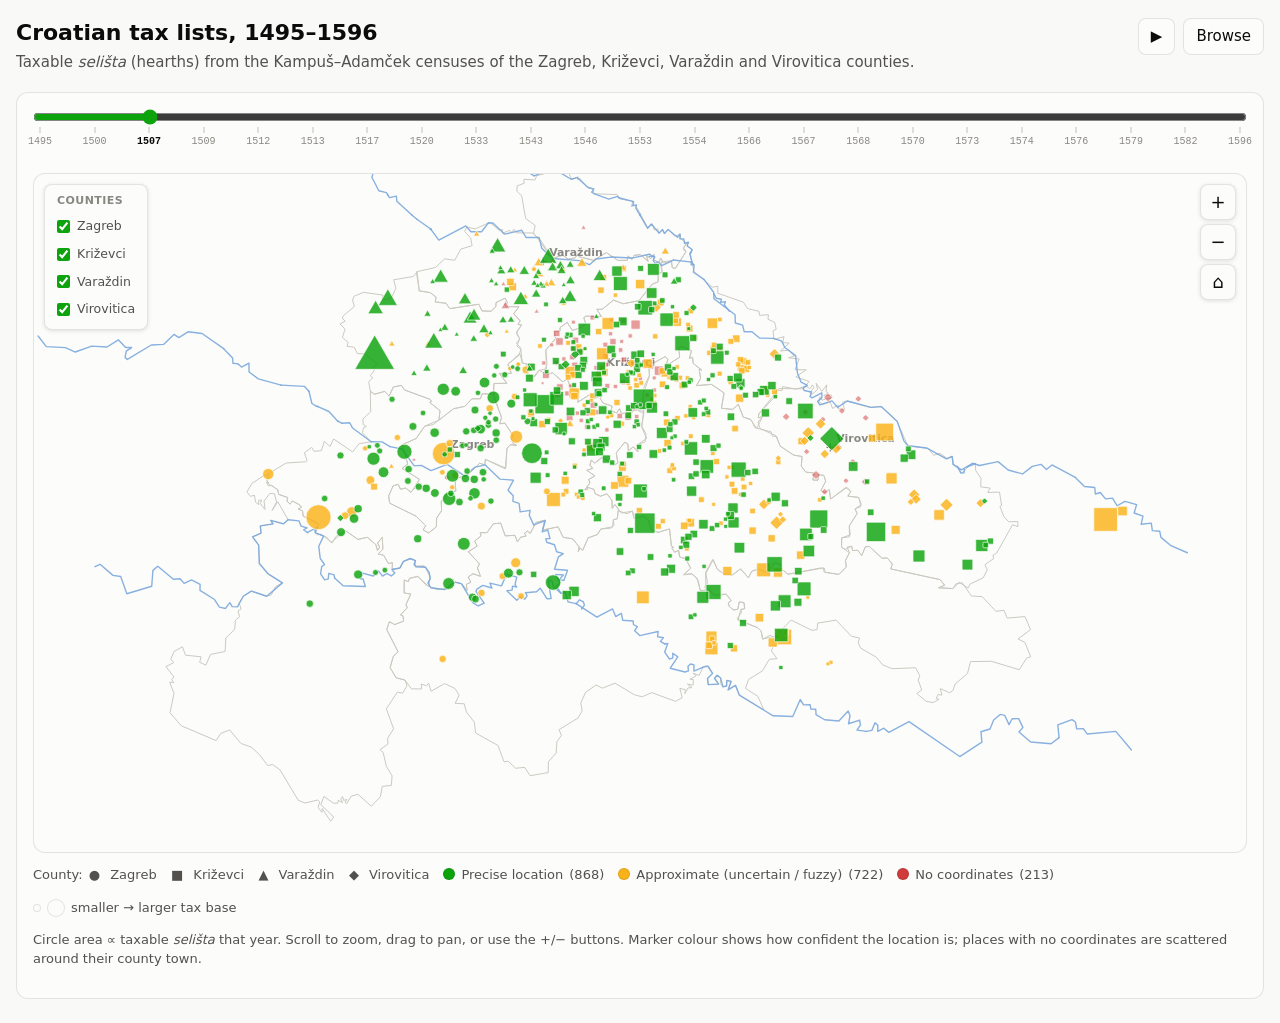
==== commit ad1a07c6: "Geolocations in Varaždin county" ====
--- a/web/index.html
+++ b/web/index.html
@@ -53,7 +53,7 @@
 
 <div class="tip" id="tip"></div>
 
-<script>const DATA = {"counties":{"4":{"name":"Zagreb","cap":[45.8144,15.978],"light":"#2a78d6","dark":"#3987e5"},"1":{"name":"Križevci","cap":[46.0246,16.546],"light":"#eb6834","dark":"#d95926"},"2":{"name":"Varaždin","cap":[46.3057,16.3366],"light":"#1baf7a","dark":"#199e70"},"3":{"name":"Virovitica","cap":[45.8319,17.3836],"light":"#eda100","dark":"#c98500"}},"places":[[1,",,,owcz","",2,46.3057,16.36293,2],[2,"Abbatia","Topusko",4,45.29315,15.97893,0],[3,"Abbatia (Opathowyna)","Dolac",4,45.81429,15.97724,0],[4,"Opathowyna, Kopam","Opatija",4,45.54417,15.9911,1],[5,"Achyna","Voćin",1,45.6167,17.55,0],[6,"Adamowcz","Haganj",1,45.91475,16.57872,1],[7,"Adamowcz","Adamovec",4,45.90445,16.16332,0],[8,"Adamowcz - Zowkowcz","Haganj",1,45.91475,16.57872,1],[9,"Ahmath","",1,46.0246,16.55851,2],[10,"Aladarocz","Korenovo",1,45.85858,16.81146,1],[11,"Aladaryowch - Mylethyncz","Miletinec",1,45.9333,16.7333,1],[12,"Alberthowyna","",1,46.03477,16.53002,2],[13,"Alexandrocz","Repinec",1,45.94965,16.50532,1],[14,"Also Gerzencze","Donja Gračenica",1,45.56667,16.61667,0],[15,"Also Bakwa","Donja Bukovica",3,45.68566,17.8071,1],[16,"Chasma","Čazma",1,45.74837,16.6132,1],[17,"Also Izdencz","Donji Zdenci",1,45.58333,17.95,0],[18,"Also Jalsewycza","Čvrstec",1,46.00446,16.66388,1],[19,"Alsolomnycza","Donja Lomnica",4,45.71171,16.02059,0],[20,"Also Lomnycza, Koztanyewcz","Donja Lomnica, Kostanjevec",4,45.71171,16.02059,0],[21,"Also Soploncza","Gornja Stupčanica",1,45.6253,17.33756,0],[22,"Also Soproncha","Gornja Stupčanica",1,45.6253,17.33756,0],[23,"Also Thothwssewyna","Topolovac",1,45.46056,16.43583,0],[24,"Also Totusewyna","Topolovac",1,45.46056,16.43583,0],[25,"Wolawlya","Volavje",4,45.65506,15.60581,1],[26,"Also Zemche","Donje Svetačje",1,45.32,16.95,1],[27,"Also Ztobycza","Donja Stubica",4,45.98017,15.97224,0],[28,"Also Ztobycza cum pertinentiis, Jakowlya","Donja Stubica, Jakovlje",4,45.98017,15.97224,0],[29,"Andraswelgh","Dišnik",1,45.60768,16.87589,1],[30,"Antholocz - Ramyncz - Chernecz - Thremecz","Crnac",3,45.6927,17.9383,1],[31,"Apathowcz","Apatovec",1,46.14771,16.57263,0],[32,"Apporowcz","Oporovec",1,46.3319,16.675,1],[33,"Area Capitulari-vicus","Laška ulica (Zagreb)",4,45.83644,16.04267,1],[34,"Athak","Otok",1,45.79342,16.58815,0],[35,"Othok","Samoborski Otok",4,45.83727,15.73197,0],[36,"Athak, Themerye","Otok",1,45.79342,16.58815,0],[37,"Athak,Tamerye, Kamarchya","Otok, Demerje",1,45.79342,16.58815,1],[38,"Atthak Zenth Ilona apud Zamobor","Sveta Jelena Samoborska",4,45.802,15.711,1],[39,"Bapcha","Črnkovec",4,45.75064,16.11976,1],[40,"Babyncz","Babinec",2,46.37184,16.10944,0],[41,"Babynschyna","Babinac Ivanski",1,45.74959,16.81207,0],[42,"Babynschyna  Koren","Babinac Ivanski",1,45.74959,16.81207,0],[43,"Bachyn","Ploščica",1,45.76163,16.88549,0],[44,"Baganoz","Badljevina",1,45.51322,17.19246,1],[45,"Bagenowcz","Badljevina",1,45.51322,17.19246,1],[46,"Bahonyn","Zvekovac",1,45.81946,16.50096,1],[47,"Wakegh","Bukvik kod Velike Trnovitice",1,45.68685,16.95805,1],[48,"Bakolcza","Donja Bukovica",1,45.66,17.76694,0],[49,"Bakolcza Zygeth","Donja Bukovica",1,45.66,17.76694,0],[50,"Bakowcza","Mali Bukovec",1,46.2857,16.7383,0],[51,"Bakwa","Špišić Bukovica",3,45.85785,17.30118,0],[52,"Bancz","Baničevec",1,45.9209,16.2929,1],[53,"Banowch","Gorica Miholečka",1,46.05406,16.42532,1],[54,"Banowch","Gorica Miholečka",1,46.05406,16.42532,1],[55,"Banowcz  Gorycza","Gorica Miholečka",1,46.05406,16.42532,0],[56,"Banthusovcz","Bolč",1,45.89085,16.67631,0],[57,"Bara ad Belam","Čaglić",1,45.38665,17.15704,1],[58,"Barachka","Banje Selo",4,45.59944,15.87909,1],[59,"Baraczka","Banje Selo",4,45.59944,15.87909,1],[60,"Baranowcz","",1,46.00524,16.54845,2],[61,"Barowcz","",1,46.04284,16.56615,2],[62,"Barswelge","",1,46.02006,16.50903,2],[63,"Barychewo","",4,45.8144,16.01604,2],[64,"Batyna","Oštrc",2,46.1664,16.0845,1],[65,"Bedenycza","Bedenica",4,46.03263,16.24324,0],[66,"Bedenycza, Felsew Ztobicza","Bedenica, Gornja Stubica",4,46.03263,16.24324,0],[67,"Bedenye","",1,46.00913,16.58102,2],[68,"Bedowcz","Klokočevac",1,45.91787,16.78393,1],[69,"Bedna","Petar Ludbreški",1,46.24806,16.69,1],[70,"Bednye","Kapela",1,45.98971,16.84437,1],[71,"Bednye cum pertinentiis","Kapela",1,45.98971,16.84437,1],[72,"Bednye seu Bukoucz","Kapela",1,45.98971,16.84437,1],[73,"Bednye seu Bwkowcz","Kapela",1,45.98971,16.84437,1],[74,"Bedwdnycze","Bedenica",4,46.03263,16.24324,0],[75,"Bekethyncz","Beketinec",1,46.01392,16.43677,1],[76,"Bela","Bijela",1,45.56276,17.29032,0],[77,"Bela","Bela",2,46.20742,16.25522,0],[78,"Bwssyn","Bela, Ivanec",2,46.20742,16.25522,1],[79,"Lepaglawa","Lepoglava",2,46.20737,16.05145,0],[80,"Bela, Threm","Bela",2,46.20742,16.25522,1],[81,"Belowarcz","Bjelovar",1,45.90645,16.82612,1],[82,"Belcheucz","Grabrić",1,45.90081,16.50575,0],[83,"Belchowcz","",1,46.05486,16.53429,2],[84,"Belcz","Bolč",1,45.89085,16.67631,0],[85,"Belecz","Belec",2,46.13177,16.1205,0],[86,"Belosowcz","Čepelovac",1,45.99497,17.04252,0],[87,"Belethyncz","Beletinec",2,46.22208,16.31108,0],[88,"Belozlawcz","Beloslavec",4,46.0351,16.22041,0],[89,"Belkolcz","Jalkovec (?)",2,46.27806,16.31889,1],[90,"Belkowcz","Grabrić",1,45.90081,16.50575,0],[91,"Bellyanowcz","Belanovo selo",1,46.22,16.6,1],[92,"Belwdowyna","Đurđevac",1,46.04105,17.06786,1],[93,"Belywdowcz","Đurđevac",1,46.04105,17.06786,0],[94,"Zobkethyncz","Đurđevac",1,46.04105,17.06786,1],[95,"Benedicowcz","Beketinec",1,46.01392,16.43677,1],[96,"Benedikowcz","Bršljanica",1,45.58279,16.85193,0],[97,"Benkowcz","Ladislavec",2,46.10861,16.0628,1],[98,"Berdekowcz ad Belam","Čaglić",1,45.38665,17.15704,1],[99,"Zomzedwara-castrum Berdowcz","Brdovec",4,45.86927,15.76228,0],[100,"Beregi","",1,45.99473,16.52366,2],[101,"Berethyncz","Beretinec",2,46.25014,16.30364,0],[102,"Beryzlawcz","Berislavec",4,45.97128,16.26628,1],[103,"Berkyssewyna","Brkiševina",4,45.44571,16.08966,0],[104,"Berkwssewyna Pokwpya ad Thopozka-cum pertinentiis","Berkuševina",4,45.293,15.97,1],[105,"Bersancz ad Kaproncza","Brežanec",1,46.1502,16.83809,0],[106,"Berschanowcz","Bršljanica",1,45.58279,16.85193,0],[107,"Bersthanowcz cum pertinentiis","Bršljanica",1,45.58279,16.85193,1],[108,"Bersthianoucz","Bršljanica",1,45.58279,16.85193,0],[109,"Berywoy cum Zenth Iwan","Garešnica",1,45.63617,16.86174,1],[110,"Beryzlaucz - Kalynye","Berislavec",4,45.97128,16.26628,1],[111,"Berzewcz-provincia inferior","Brezovica Gradina",1,45.8665,17.55807,1],[112,"Berzewcze","Brezovica Gradina",1,45.8665,17.55807,0],[113,"Berzyncz","",1,46.03689,16.59447,2],[114,"Besenowcz","Rovišće",1,45.94611,16.73173,1],[115,"Bethowcz","",3,45.8319,17.4129,2],[116,"Bezchyanowcz","Velike Sesvete",1,46.05244,16.67268,1],[117,"Bigzaagh","Božjakovina",4,45.81723,16.29566,1],[118,"Bikzaad","Bisag",4,46.03333,16.28333,1],[119,"Varasd","Varaždin",2,46.30796,16.33782,0],[120,"Byskwpcz","Biškupec",4,45.96155,16.23252,1],[121,"Byztra","Bistra",4,45.89753,15.87947,0],[122,"Blacha","",1,46.03905,16.49558,2],[123,"Blagay","Blagaj kod Svetog Petra Orehovca",1,46.10345,16.50703,1],[124,"Blagay Glogowy","Blagaj-Glogovica kod Kutine",1,45.4831,16.77559,1],[125,"Blagwsa","Blaguša",4,45.89622,16.13713,0],[126,"Blagwssa, Symonchewcz","Blaguša, Šimunčevec",4,45.89622,16.13713,0],[127,"Blasew Werh","Haganj kod Žabna",1,45.91475,16.57872,1],[128,"Blasewerh ad Achyna","Voćin",1,45.6167,17.55,1],[129,"Blasewwerh-ad Achynam","Voćin",1,45.6167,17.55,1],[130,"Blaskoucz - Glavnycza","Glavnica",4,45.93151,16.14174,1],[131,"Blaskowcz - Glawnycza","Glavnica",4,45.93151,16.14174,1],[132,"Blathnycza","Blatnica",4,45.51341,15.72524,0],[133,"Blathno, Remethinczy, Lwka*","Blato",4,45.76357,15.92426,1],[134,"Blyzna","Bliznec",4,45.80971,16.02586,0],[135,"Bliznafew","Velike Sesvete",1,46.05244,16.67268,0],[136,"Blyzna, Remethyncz","Bliznec",4,45.80971,16.02586,1],[137,"Bobowycza","Bobovica",4,45.83084,15.71423,0],[138,"Bobowycza  Kapolna","Kapela Ravenska",1,46.02829,16.42896,0],[139,"Bobowycza  Kapolna  Othok  Jemryhowcz","Kapela Ravenska",1,46.02829,16.42896,0],[140,"Bothyncz","Botinec",4,45.75469,15.93604,0],[141,"Bogacho","Bogačevo",1,46.08562,16.43325,0],[142,"Bolch","Bolč",1,45.89085,16.67631,0],[143,"Bolethyno","Kloštar Podravski",1,45.97369,17.16633,1],[148,"Bonowk","Kloštar Podravski",1,45.97369,17.16633,1],[149,"Borchecz in pertinentiis Zomzedwara","Borčec",4,45.82919,15.88801,0],[150,"Borsowcz","Galovec",1,46.06973,16.19118,0],[151,"Borkowcz","Borkovec",2,46.10806,16.0835,0],[152,"Borcz ad Topozka (predium)","Topusko",4,45.29315,15.97893,1],[153,"Borowe","Borovljani",1,46.10772,16.89046,0],[154,"Myrkowcz","Mirkovec",2,46.03194,16.28694,0],[155,"Borychewcz - Marthyndoll","Boričevec",2,46.19856,16.41135,1],[156,"Bosyako","Božjakovina",4,45.81723,16.29566,0],[157,"Bothcafeld","Mikleuška",1,45.55273,16.72795,0],[158,"Bothezyncz","Botinac",1,45.99967,16.86127,0],[159,"Bwthkafeld","Patkovac",1,45.8539,16.9294,0],[160,"Bothowcz","Botovo",3,46.21968,16.91926,0],[161,"Bothyncz","Botinac",1,45.99967,16.86127,0],[162,"Bothynowcz","Botinovec",1,46.20632,16.77074,0],[163,"Bozyas","Bezje",1,46.093,16.96,1],[164,"Bradechyna ad Garych","Gornja Garešnica",1,45.65497,16.81305,1],[165,"Bradna","Bradna",1,46.07051,16.69229,0],[166,"Bradna inferior","Bradna",1,46.07051,16.69229,1],[167,"Bragasowcz","",1,45.98853,16.57031,2],[168,"Brakwnowcz","Brekunjevec",4,45.918,16.165,0],[169,"Bregchewcz","Brčevec",1,45.86636,16.41271,0],[170,"Breschyna","Čvrstec",1,46.00446,16.66388,1],[171,"Bresnycze","Breznica",1,45.74507,17.51756,0],[172,"Bresnycza-ad Achynam","Breznica",1,45.74507,17.51756,1],[173,"Bresowcz","Breza",1,45.87961,16.72356,0],[174,"Brezowycza","Brezovica",4,45.72777,15.91007,0],[175,"Brestoycha","Kobasičari",1,45.96143,16.81298,0],[176,"Brezewcze cum pertinentiis","Brezovica kod Virovitice",1,45.86322,17.55848,1],[177,"Brezowcz","Brezovec",1,45.90867,16.26447,0],[178,"Brezoycha ad Nagh Kemlek","Brezovica Kalnička",1,46.142,16.456,1],[179,"Brezoycza","Brezovica",1,46.07523,17.07555,0],[180,"Brezt","",2,46.32698,16.30297,2],[181,"Brezth","Brest Pokupski",4,45.4532,16.25608,1],[182,"Brezthowcz - Dechyna","Brezovec",1,45.90867,16.26447,1],[183,"Brezthowcz - Dolina","Brezovec",1,45.90867,16.26447,1],[184,"Brezthye","Brest Pokupski",4,45.4532,16.25608,0],[185,"Brezyancz","Ilova kod Grubišnog Polja",3,45.69,17.15,1],[186,"Brezyna","Čaklovac",1,45.45308,17.28477,1],[187,"Brezyna - Chakowcz","Čaklovac",1,45.45308,17.28477,1],[188,"Brokwnowcz","Brekunjevec",4,45.918,16.165,1],[189,"Brokunoucz - Adamovcz","Brekunjevec",4,45.918,16.165,1],[190,"Brokwnyowcz, Glawnycza","Brokunjovec, Glavnica",4,45.93151,16.14174,0],[191,"Brysnyak","",1,46.06436,16.56396,2],[192,"Bryzthno","Gornja Bistra",4,45.91982,15.89864,0],[193,"Bwdrowcz","Gudovec",1,45.88114,16.78464,0],[194,"Budyndol, Pomperoucz, Hansevcz","Budinščina, Pomnerovac",2,46.12691,16.20376,1],[195,"Bukovcz","Zvonik",1,45.89837,16.63651,0],[196,"Bwschyncz","Buščinec",1,45.8824,16.67234,0],[197,"Bwdyslwcz","Budislavec",2,46.28,16.235,1],[198,"Bwdnak","Sesvete",1,45.696,17.03,0],[199,"Bwdrowcz","Budrovac",3,45.98463,17.05671,0],[200,"Bwdyndoll","Budinščina - Pomnerovac",2,46.12691,16.20376,1],[201,"Bwdyndol - Hansewcz","Budinščina - Pomnerovac",2,46.12691,16.20376,1],[202,"Bwdyndol - Hansewcz - Pomperowcz","Budinščina - Pomnerovac",2,46.12691,16.20376,1],[203,"Bwdyndoll","Budinščina - Pomnerovac",2,46.12691,16.20376,1],[204,"Dymythrowcz","Gradec",2,45.92291,16.48957,1],[205,"Bwkowcz, Zelyna","Bukovec, Zelina",4,45.71041,15.82029,0],[206,"Bwkowschak","Bukovšćak",4,45.90555,15.8017,0],[207,"Bwsowcz","Virovitica",3,45.83314,17.38534,1],[208,"Bwssocz","Virovitica",3,45.83314,17.38534,1],[209,"Bwssowcz","Virovitica",3,45.83314,17.38534,1],[210,"Bwsthincz","Bušić",1,45.8137,16.02379,0],[211,"Bwzyn, Odra","Buzin, Odra",4,45.74987,15.99532,0],[212,"Bwyancz","Paruževac",1,45.83503,16.49799,1],[213,"Bwyowcz","Bujovac",1,45.59283,17.22376,1],[214,"Byenyk","Pobjenik",1,45.70489,16.61315,0],[215,"Byenyk ad Topozka (predium)","Topusko",4,45.29315,15.97893,1],[216,"Bygzaad","Bisag",4,46.03333,16.28333,1],[217,"Bykzad","Bisag",1,46.03333,16.28333,0],[218,"Bygzad","Bisag",4,46.03333,16.28333,1],[219,"Bygzad-citra Lonyam","Bisag",4,46.03333,16.28333,1],[220,"Bykalla","Korenovo",1,45.85858,16.81146,0],[221,"Bykchelethincz","Hampovica",1,46.01568,16.95408,0],[222,"Bykszad","Bisag",4,46.03333,16.28333,1],[223,"Bykzad","Bisag",4,46.03333,16.28333,1],[224,"Bykzad, Wyhel","Bisag, Novo Mjesto",1,46.03333,16.28333,0],[225,"Bynowcz","Čepelovac",1,45.99497,17.04252,0],[226,"Byskwpcz","Biskupec",2,46.2857,16.33548,0],[227,"Byskwpecz","Biškupec",2,46.2857,16.33548,0],[228,"Byztrycza","Bistrica",4,45.99721,16.12274,0],[229,"Byzkelethycz","",1,46.00282,16.49186,2],[230,"Camarcha","Novigrad Podravski",1,46.07575,16.94978,0],[231,"Camarcha - Thwlowa","Novigrad Podravski",1,46.07575,16.94978,1],[232,"Campus","",1,46.01491,16.60951,2],[233,"Campus","Jakuševec",1,45.75775,16.01926,1],[234,"Capella","Stara Kapela",1,45.89095,16.60632,0],[235,"Cappela Kelyanowcz","Kapela Podravska",1,46.27787,16.69298,1],[236,"Chapalowcz","Čepelovac",1,45.99497,17.04252,0],[237,"Czargowcz","Poljana",2,46.27,16.31806,1],[238,"Karlowcz","Karlovec Ludbreški",1,46.28769,16.62878,1],[239,"Chereborda","Cerovo brdo (Vojakovački Osijek)",1,46.12703,16.53864,1],[240,"Cherztwecz","Čvrstec",1,46.00446,16.66388,0],[241,"Chakowcz","Čaklovac",1,45.45308,17.28477,0],[242,"Chakowcz - Brezyna","Čaklovac",1,45.45308,17.28477,1],[243,"Chaktornya","Čaklovac",1,45.45308,17.28477,0],[244,"Chalyncz","Čalinec",2,46.28906,16.18063,0],[245,"Chyanyo","Čanjevo",1,46.10639,16.33944,0],[246,"Chanyo, Prezeka, Rauen","Čanjevo",1,46.10639,16.33944,1],[247,"Czargowcz","Poljana",2,46.27,16.31806,1],[248,"Charzyncz","",1,46.06288,16.50724,2],[249,"Chazarwara","Cesargrad",2,46.06013,15.72227,0],[250,"Chebenowcz","Cepidlak",1,45.9751,16.69139,0],[251,"Chehowyna ad portionem","",1,45.97662,16.53705,2],[252,"Czekno","Bršljanica",1,45.58279,16.85193,0],[253,"Chelowechky","",2,46.26518,16.34175,2],[254,"Chelycze","Gornji Tkalec",1,45.9705,16.4497,1],[255,"Chemernicha","Čemernica Lonjska",1,45.76586,16.41688,0],[256,"Cheperlyncz","Štefanec (okolica)",2,46.25611,16.43611,1],[257,"Cheperlyncz, Stefancz","Štefanec, Otok",2,46.25611,16.43611,1],[258,"Zenth Berthalam","Bartolovec",2,46.29709,16.43515,0],[259,"Cherbenye - Lwkawecz","Lukavec",1,46.24292,16.21529,1],[260,"Cherbyncz","",2,46.34389,16.37899,2],[261,"Cherchan ad Gemlech","Graberje Ivaničko",1,45.71016,16.4712,1],[262,"Cheresnye","Vidovec",2,46.28635,16.25042,1],[263,"Cheresnye","Vidovec",2,46.28635,16.25042,1],[264,"Cheresnyo - Wydowcz","Vidovec",2,46.28635,16.25042,1],[265,"Chernkowcz","Črnkovec",4,45.75064,16.11976,0],[266,"Chernacz","",3,45.85578,17.34618,2],[267,"Chernareca","Hercegovac",1,45.65536,17.00908,1],[268,"Chernareka","Hercegovac",1,45.65536,17.00908,0],[269,"Chernchan ad Gemlecz","Graberje Ivaničko",1,45.71016,16.4712,1],[270,"Chernecz","Crnac",3,45.6927,17.9383,0],[271,"Cherneleucz - Toplychycza","Toplica",4,45.2943,15.9707,1],[272,"Chernesoucz","Črnčevec",1,46.08802,16.46647,1],[273,"Chernkowcz, Schytaryo","Črnkovec, Ščitarjevo",4,45.75064,16.11976,0],[274,"Chernomercz","Črnomerec",4,45.81564,15.93616,0],[275,"Chernossowcz","",1,46.05677,16.60097,2],[276,"Chernylewch, Thoplychycha","Toplica",4,45.2943,15.9707,1],[277,"Chernylno","",4,45.84542,15.92941,2],[278,"Chero berdo","Cerovo brdo",1,46.12703,16.53864,0],[279,"Cherowoberdo","Cerovo brdo",1,46.12703,16.53864,0],[280,"Cherwylno","Strezojevo",4,45.52716,16.03765,1],[281,"Cherztwecz Zenth Pether","Sveti Petar Čvrstec",1,46.00446,16.66388,0],[282,"Cheztylowcz","Čestilovec",1,46.178,16.76,1],[283,"Chethertekhel","Četvrtkovac",1,45.58333,17.23333,0],[284,"Chezmycza Zenth Iwan","",1,46.02672,16.47203,2],[285,"Cnesancz","Maglenca",1,45.92117,16.93201,0],[286,"Chorgowcz","Cargovec (?)",2,46.285,16.26806,1],[287,"Chowcowyna","",1,45.98732,16.59996,2],[288,"Chowkowyna","",1,46.07881,16.54239,2],[289,"Chrechancz","Črečan",4,45.9778,16.26047,0],[290,"Chremysthe","Cremušina",1,45.79455,17.19377,0],[291,"Chernchan ad Gemlecz","Graberje Ivaničko",1,45.71016,16.4712,1],[292,"Chresnevo - Obres","Sveti Ilija",2,46.24573,16.32235,0],[293,"Chresno","Crešnjevica",1,45.92001,17.1467,0],[294,"Christalocz","Kreštelovac",1,45.57654,17.052,0],[295,"Chrysthalowcz-cum provincia et pertinentiis","Kreštelovac",1,45.57654,17.052,1],[296,"Chwcher","Čučerje",4,45.87289,16.05601,0],[297,"Chwchwwachincz","",1,45.98188,16.49466,2],[298,"Chwdowcz","Sudovec i Vinarec",1,46.10583,16.36305,1],[299,"Chwdowcz, Wynarcz","Sudovec i Vinarec",1,46.10583,16.36305,0],[300,"Chwthenya","Kutina",1,45.51869,16.79114,0],[301,"Chyglana","Mala Ciglena",1,45.89342,16.94122,0],[302,"Cyglena","Dulepska",1,45.89455,16.34264,0],[303,"Chygleno","Dulepska",1,45.89455,16.34264,0],[304,"Chystho Hrastye","",3,45.78643,17.38933,2],[305,"Chystho Hrazthya","",3,45.87476,17.43076,2],[306,"Chyztahrazthya","",3,45.82123,17.29706,2],[307,"Czyrquena","Cirkvena",1,45.93512,16.65808,0],[308,"Civitas Montis Grecensis Zagrabiensis","Zagreb - Grič",4,45.81623,15.9736,1],[309,"Clobwk - Jalsewcz - Zenth Iwan","Čvrstec",1,46.00446,16.66388,1],[310,"Klokochowcz","Klokočevec",1,45.83367,15.70247,0],[311,"Clwch","Lipovac Lonjski",1,45.78194,16.45111,0],[312,"Conthowcz","Grubišno Polje",1,45.70219,17.17224,0],[313,"Copathowcz","Gornja Kovačica",1,45.771,17.10934,0],[314,"Copozowcz","Čazma",1,45.74837,16.6132,0],[315,"Corbowa","Grbavac",1,45.71135,17.10149,0],[316,"Coren","Korenovo",1,45.85858,16.81146,0],[317,"Coren - Zdela","Korenovo",1,45.85858,16.81146,1],[318,"Coroska","Koruška",1,46.01979,16.53092,0],[319,"Omnii Sancti in Prodauiz","Virje",1,46.06719,16.98869,1],[320,"Cothnyak","Kutnjak",1,46.2717,16.78079,1],[321,"Coznethyno","Mučna",1,46.06893,16.73759,0],[322,"Koznycza","Kosnica",4,45.7506,16.08537,0],[323,"Coztanowcz","Kostanjevac",1,46.0049,16.93915,0],[324,"Kozthel","Kostel",2,46.18398,15.72562,0],[325,"Crachowcz","",1,46.0322,16.62733,2],[326,"Krapyna","Krapina",2,46.09832,15.93774,0],[327,"Craschych, Wywodyna","Krašić",4,45.65409,15.51746,1],[328,"Crassulcz","",2,46.29619,16.25881,2],[329,"Crawaryna","Grahovljani",1,45.49298,17.25528,0],[330,"Crawarzka","Kravarsko",4,45.5865,16.04719,0],[331,"Crawloch","",1,46.05789,16.47709,2],[332,"Crethyn in Dobrachwcha","Dobra Kuća",1,45.61031,17.29438,1],[333,"Crisium","Križevci",1,46.02474,16.54578,0],[334,"Crisium-civitas taxa 500 fl","Križevci",4,46.0247,16.546,0],[335,"Crisium-civitas inferior","Križevci (inf.)",1,46.02474,16.54578,0],[336,"Crisium-civitas superior","Križevci (sup.)",1,46.02474,16.54578,0],[337,"Crisnychya ad Galgoycza","Rasinja",1,46.188,16.70853,1],[338,"Crisowlyan","Križovljan",1,46.26443,16.55595,1],[339,"Crysancz","Križanec",2,46.24518,16.3427,1],[340,"Crysthesawcz-ad Galgowcz","",1,45.96648,16.56483,2],[341,"Cryznychycha-ad Zenthywan dicata","",1,46.07737,16.58955,2],[342,"Cwlpowcz","",1,46.00574,16.46086,2],[343,"Czargowcz","Poljana",2,46.27,16.31806,1],[344,"Czargowcz","Poljana",2,46.27,16.31806,1],[345,"Czebowcz, Kos","",2,46.27332,16.41029,2],[346,"Czerowycza Zentiwan","Đurđevac",1,46.04105,17.06786,1],[347,"Czerowycza Zenth Iwan ad Zenth Gergerwara","Đurđevac",1,46.04105,17.06786,1],[348,"Czerowycza ad Zenth Gerghwara","Đurđevac",1,46.04105,17.06786,1],[349,"Czerye","Cerje",4,45.82966,16.19147,0],[350,"Czome","",1,45.99807,16.6287,2],[351,"Czwethkowych","Cvetković",4,45.65076,15.64701,0],[352,"Czyglenycza","Ciglenica",2,46.3124,16.33295,0],[353,"Demerye","Demerje",4,45.73188,15.88288,0],[354,"Darnowcz","Drenovac",1,45.82653,15.99607,0],[355,"Darnocz cum pertinenciis","Slatinski Drenovac",1,45.55529,17.70651,0],[356,"Dorozlo Bakwa","Klokočevac",1,45.91787,16.78393,0],[357,"Dawch","",1,46.08405,16.51017,2],[358,"Deche","Dišnik",1,45.60768,16.87589,0],[359,"Declyna","Diklenica",1,45.96799,16.8609,0],[360,"Decze","Deča",3,46.07,17.18,1],[361,"Dedochay sub Pokwpye","Lijevi Degoj",4,45.47592,15.96212,1],[362,"Dercowcz","Dereza Čazmanska",1,45.75646,16.59982,0],[363,"Derkowcz","Dereza Čazmanska",1,45.75646,16.59982,0],[364,"Derze","Virovitica (imanje Derže)",3,45.83314,17.38534,1],[365,"Desnycze","Dišnik",1,45.60768,16.87589,0],[366,"Desowcz","",1,45.96287,16.51402,2],[367,"Deykowcz-de Waska","Vaška",1,45.81543,17.66625,1],[368,"Domagowych","Domagović",4,45.62872,15.638,0],[369,"Dimikowcz","Gradec",1,45.92291,16.48957,0],[370,"Dimitrowcz","Gradec",1,45.92291,16.48957,0],[371,"Districtus Capituli Zagrabiensis","Kaptol",4,45.81462,15.97847,0],[372,"Dobochecz","Tkalec",1,45.96273,16.45058,1],[373,"Dobowcz","Dubovec",1,46.00844,16.28657,0],[374,"Dobownyk","Virovitica",3,45.83314,17.38534,1],[375,"Dobowyna","",1,46.05565,16.63109,2],[376,"Dobowyo in Berzewcze","Brezovica kod Virovitice",1,45.86322,17.55848,1],[377,"Dobra Kuchya","Dobra Kuća",1,45.61031,17.29438,0],[378,"Dobrachwcha","Veliki Bastaji",1,45.64545,17.3261,1],[379,"Dobrawa","Dubrava Samoborska Zagrebačka Dubrava",4,45.80631,15.66992,0],[380,"Dobrawa ad Lythwuanych","Dubrava Samoborska Zagrebačka Dubrava",4,45.80631,15.66992,1],[381,"Dobrawa villa ad Lythwanych","Dubrava Samoborska Zagrebačka Dubrava",4,45.80631,15.66992,1],[382,"Dobrawycza","",2,46.36904,16.31195,2],[383,"Dobrokychya","Dobra Kuća",1,45.61031,17.29438,0],[384,"Dobrowa Czerzka","Dobrova",4,45.83806,16.54389,1],[385,"Dobrowych","Dobrouch",1,46.135,16.87,1],[386,"Dol","",4,45.75533,15.98544,2],[387,"Dolyane","Doljani Žumberački",4,45.71645,15.29143,1],[388,"Dolyan ad Belam","Čaglić",1,45.38665,17.15704,1],[389,"Dolyancz","Doljanec",1,45.99087,16.44932,0],[390,"Domankwsowcz","Veliki Grđevac",1,45.75156,17.04973,1],[391,"Dombrensi","Dubrava",1,45.8423,16.53493,1],[392,"Dombro","Dubrava",1,45.8423,16.53493,0],[393,"Dombro-oppidum - Gradecz","Dubrava",1,45.8423,16.53493,0],[394,"Dombro-provincia ad Sanctum Michaelem","Dubrava",1,45.8423,16.53493,1],[395,"Donadowcz","Ivanić-Grad",1,45.70568,16.39201,1],[396,"Dragalen","Jazavica kod Novske",1,45.3189,17.05846,1],[397,"Dragalyn ad Belam","Čaglić",1,45.38665,17.15704,1],[398,"Dragalyna","Jazavica",1,45.3189,17.05846,1],[399,"Draganychy","Draganići",4,45.75996,16.00598,0],[400,"Dragatyn","Draganec",1,45.78063,16.62532,1],[401,"Dragonoscz","Dragonožec",4,45.66107,15.94717,0],[402,"Dragowyna","",1,46.0419,16.45149,2],[403,"Dragowya ad Achynam","Voćin",1,45.6167,17.55,1],[404,"Drakcha","Graberje Ivaničko",1,45.71016,16.4712,0],[405,"Draschya","Graberje Ivaničko",1,45.71016,16.4712,0],[406,"Drascha ad Gemenecz","Graberje Ivaničko",1,45.71016,16.4712,1],[407,"Drascha ad Gemlech","Graberje Ivaničko",1,45.71016,16.4712,1],[408,"Draschyna ad Gemlecz","Graberje Ivaničko",1,45.71016,16.4712,1],[409,"Drasowch","Dijakovac",1,45.7006,17.3514,0],[410,"Drasewcz","Korenovo",1,45.85858,16.81146,0],[411,"Drasimercz","Draganec",1,45.78063,16.62532,0],[412,"Drawamelleke","Kloštar Podravski",1,45.97369,17.16633,0],[413,"Dremowa","Drenova",4,45.93323,16.17795,1],[414,"Drenowa","Drenova",4,45.93323,16.17795,0],[415,"Drwskowcz Oskowcz","Druškovec",2,46.25674,16.14946,0],[416,"Drwskowcz","Druškovec",2,46.25674,16.14946,0],[417,"Dwbowcz","Dubovica",1,46.28802,16.69161,0],[418,"Dubouycza, Kapolna","Dubovica, Kapela",1,46.28802,16.69161,0],[419,"Dubrawa","Dubrava",4,45.83806,16.54389,1],[420,"Dwlyebzka","Dulepska",1,45.89455,16.34264,1],[421,"Dworany","Vranov Dol",4,45.725,15.6319,1],[422,"Dwbowecz","Dubovac",4,45.49444,15.53444,0],[423,"Dwbyno","",1,45.96659,16.59972,2],[424,"Dwgy Werh","Dugi vrh",1,46.07085,16.38208,0],[425,"Dwlepzka, Erdowcz","Dulepska, Erdovec",1,45.89455,16.34264,0],[426,"Dwmowcz","Dumovec",4,45.81129,16.16,0],[427,"Dworane","Malunje",4,45.69136,15.62628,1],[428,"Dworyancz","",1,46.09364,16.56309,2],[429,"Dworysche","Dvorišće",1,45.98478,16.60045,0],[430,"Dworyschye Superior","Dvorišće",4,45.82383,16.2759,0],[431,"Dworysche Superior","Dvorišće, Orehovec",4,45.82383,16.2759,0],[432,"Dworysche, Orehowcz","Dvorišće, Orehovec",1,45.98478,16.60045,0],[433,"Dwsycza","Dužica",4,45.53815,16.23645,0],[434,"Dyakowch","Diankovec",1,46.04132,16.48179,0],[435,"Dyanfelde","Dijankovec",1,46.03998,16.48155,0],[436,"Dyewsewcz","",1,45.98105,16.46501,2],[437,"Gymelchfeld","Dimičkovina",1,45.60041,17.16952,1],[438,"Ebres","Obrež",1,46.1183,16.4353,0],[439,"Ecclesia Zagrabiensis","Zagreb (Kaptol)",4,45.814,15.979,1],[440,"Eghywdowcz","Ježdovec",4,45.77668,15.84603,0],[441,"Egwdowcz - Chargowcz - Polyana","Poljana",2,46.27,16.31806,1],[442,"Egywdo-Charkowcz","Degidovec",2,45.86514,16.05488,1],[443,"Jemryhowcz","Imbriovec",1,46.25639,16.82164,0],[444,"Emryholcz","Imbriovec",2,46.25639,16.82164,0],[445,"Erdowcz","Erdovec",1,46.02983,16.48131,0],[446,"Erpenye","Mala/Velika Erpenja",2,46.095,15.785,1],[447,"Erwencze","Erwencze",1,45.39814,17.125,1],[448,"Fabyanowcz","Narta",1,45.8333,16.7885,0],[449,"Fabyanchewcz","Narta",1,45.8333,16.7885,0],[450,"Farcasovcz","Farkaševac",1,45.89227,16.62319,1],[451,"Farkadyn","Trema (okolica Čvrsteca)",1,45.99488,16.61335,1],[452,"Farkasowcz","Petrovina",1,45.5271,17.1602,1],[453,"Farkassowcz","Petrovina",1,45.5271,17.1602,1],[454,"Farkazowcz","",1,46.01864,16.6496,2],[455,"Felse Chezmyche","Botinac",1,45.99967,16.86127,0],[456,"Felse Izdencz","Zdenci",1,45.58776,17.9514,0],[457,"Felsew Zemche","Gornje Svetačje",1,45.35,16.95,1],[458,"Felsew Ztobycza","Gornja Stubica",4,45.97499,16.01752,0],[459,"Felseu Ztobycza, Lepa Vez","Gornja Stubica, Lepa Ves",4,45.97499,16.01752,0],[460,"Felsew Bakwa","Špišić Bukovica",1,45.8477,17.27824,1],[461,"Felsew Bakwa","Špišić Bukovica",3,45.85785,17.30118,1],[462,"Felsew Bakwa cum pertinentiis","Špišić Bukovica",3,45.85785,17.30118,1],[463,"Felwsew Krayachowcz","Novoseljani",1,45.89642,16.8741,1],[464,"Felsew Gerzencze","Gračenica",1,45.51497,16.65404,0],[465,"Felsew Pozawye Zablathye","Posavje Susedgradsko",4,45.82098,15.83079,1],[466,"Felsew Soploncza","Gornja Stupčanica",1,45.6253,17.33756,0],[467,"Felsew Totusewyna","Topolovac",1,45.46056,16.43583,0],[468,"Felsew Zthwbycza, Bedenycze","Gornja Stubica, Bedenica",4,45.97499,16.01752,0],[469,"Felsew Zthwbycza, Bosyako","Gornja Stubica, Božjakovina",4,45.97499,16.01752,0],[470,"Felso Czesmycze","Čazma",1,45.74837,16.6132,1],[471,"Ferkwlowcz","Frkuljevec Peršaveski",2,46.11944,16.0214,0],[472,"Feyerkew","Bijela Stijena",1,45.342,17.1937,1],[473,"Feyrkew-waywodatus cum pertinentiis","Bijela Stijena",1,45.342,17.1937,1],[474,"Filyphfalwa","Filipovec",1,46.145,16.865,1],[475,"Finthincz","Finčevec",1,46.09838,16.42734,1],[476,"Fodorowcz","Fodorovec",3,46.04066,16.41036,0],[477,"Fodrowcz","Fodorovec",1,46.04066,16.41036,0],[478,"Fodorowczy","Fodorovec",2,46.04066,16.41036,0],[479,"Foryanowcz","Prašćevac",1,45.91959,16.64991,1],[480,"Furmeghoch","",1,46.07835,16.47439,2],[481,"Fwka","Fuka",1,45.88634,16.52874,0],[482,"Fychowcz","Finčevec",1,46.09838,16.42734,0],[483,"Fyerky","Bijela Stijena",1,45.342,17.1937,1],[484,"Phylethyncz","Pavlin Kloštar",1,46.0073,16.82887,1],[485,"Fynchewcz","Finčevec",1,46.09838,16.42734,0],[486,"Galgoncza","Glogovnica",1,45.96719,16.52721,0],[487,"Galgowo","Galgovo",4,45.74369,15.74904,0],[488,"Galowchecz","Galovac",1,45.844,16.85246,1],[489,"Galowcz","Galovac",1,45.844,16.85246,0],[490,"Garazda","",1,45.95036,16.54652,2],[491,"Garazdyncz","Veliki Grđevac",1,45.75156,17.04973,1],[492,"Gardowa","Grđevac",1,45.75156,17.04973,0],[493,"Garyghnycze","Garešnica",1,45.63617,16.86174,0],[494,"Gathalowcz","Gatalovec",1,45.712,17.056,1],[495,"Gothalowcz","Gotalovec",2,46.15669,16.21927,0],[496,"Gayancz","Gojanec",2,46.28806,16.30306,1],[497,"Gayancz, Nedelyancz","Gojanec, Nedeljanec",2,46.28806,16.30306,0],[498,"Gayanczy","Gojanec",1,46.2859,16.3029,1],[499,"Gedrocz","Gedrovec",1,46.138,16.88,1],[500,"Geramuczyak","",2,46.24318,16.2896,2],[501,"Greben","Greben",4,45.76404,15.33416,1],[502,"Gerecz","Stari Gradec",1,45.9247,17.2925,0],[503,"Gerecz","Gradec (Zagreb)",4,45.81623,15.9736,0],[504,"Geremchari","",2,46.33143,16.43858,2],[505,"Gerwasowcz","Grbaševec",1,46.21238,16.74533,1],[506,"Gerzencze","Gračenica",1,45.51497,16.65404,0],[507,"Gorycza","Gorica",4,45.43392,15.48565,0],[508,"Glagowo","Galgovo",4,45.74369,15.74904,0],[509,"Glaunycza Sanctae Trinitatis","Glavnica",4,45.93151,16.14174,1],[510,"Glawnycza","Glavnica",4,45.93151,16.14174,1],[511,"Globochecz","Globočec",4,46.01547,16.1582,0],[512,"Globochecz","Lipovčani",1,45.9856,16.78826,0],[513,"Globochecz - Polyana","Lipovčani",1,45.9856,16.78826,1],[514,"Glokosowcz - Mylethynch","Miletinec",1,45.9333,16.7333,1],[515,"Golgoncza, Kalecz","Glogovnica",1,45.96719,16.52721,1],[516,"Golyak- judicatus (Jazthrebarzka-castrum)","Jastrebarsko",4,45.67166,15.65039,1],[517,"Gorazdyncz","Veliki Grđevac",1,45.75156,17.04973,1],[518,"Gorbonokfew","Podgrađe",1,46.04105,17.06786,1],[519,"Gorbonok Drawamelleke","Kloštar Podravski",1,45.97369,17.16633,0],[520,"Gorbonwk-oppidum cum pertinentiis","Kloštar Podravski",1,45.97369,17.16633,0],[521,"Gorbowa","Grbavac",1,45.71135,17.10149,0],[522,"Goricza in episcopatu Zagrabiensi","",4,45.87008,16.03924,2],[523,"Gorycza","Gorica",1,46.22546,16.73205,0],[524,"Gorychan - Zbelye","Goričan",2,46.3846,16.67684,0],[525,"Gorycza","Gorica",3,46.22546,16.73205,0],[526,"Gorycza Maiori","Velika Gorica",4,45.69864,16.06964,1],[527,"Gorycza sive Pregrada","Goričanovec",2,46.18162,15.81215,1],[528,"Gorycza, Pleszo","Gorica, Pleso",4,45.43392,15.48565,0],[529,"Gotaleryancz","",1,46.08034,16.61882,2],[530,"Gotalowcz, Zawersye","Gotalovec, Završje",2,46.15669,16.21927,0],[531,"Gozthowychy","Gostović",1,45.92837,16.4445,1],[532,"Graberiancz","Dulepska",1,45.89455,16.34264,0],[533,"Graberya","Graberje Ivaničko",1,45.71016,16.4712,1],[534,"Graberye","Grabe",2,46.07471,16.0079,1],[535,"Grabrych","Grabrić",1,45.90081,16.50575,0],[536,"Grachan","Gračani",4,45.85485,15.9709,0],[537,"Grachina ad Garig","Gračani",1,45.85825,15.97408,0],[538,"Grachyna","Gračina",1,45.97802,16.5603,0],[539,"Gradacz","Gradec",1,45.92291,16.48957,1],[540,"Gradacz Jampnycza","Gradec Pokupski",4,45.54791,15.86951,1],[541,"Gradchyna ad Garych","Gornja Garešnica",1,45.65497,16.81305,1],[542,"Gradecz","Gradec",1,45.92291,16.48957,0],[543,"Gradysche","Bršljanica",1,45.58279,16.85193,0],[544,"Gragena","Vojakovac",1,46.06688,16.59369,0],[545,"Gragyan","Gradna",4,45.82308,15.7406,0],[546,"Gramchoucz","Stare Plavnice",1,45.89403,16.80838,0],[547,"Grayan","Čvrstec",1,46.00446,16.66388,1],[548,"Grebenna","Grebeno",1,45.725,17.085,1],[549,"Greda","Greda",1,45.1746,17.8435,1],[550,"Gredakowcz ad Gemnecz","Bosiljevo Čazmansko",1,45.74134,16.57583,1],[551,"Gredycze, Zabok","Gubaševo, Zabok",2,46.01987,15.8657,0],[552,"Gregorchyncz","Virje",1,46.06719,16.98869,0],[553,"Gregorowcz","Gregurovec",1,46.02979,16.44984,0],[554,"Gregorowcz","Gregurovec",2,46.15548,15.98955,0],[555,"Gregoryancz - Dorozlawcz - Camarcha","Novigrad Podravski",1,46.07575,16.94978,1],[556,"Gregwrowcz ad Nagh Kemlek","Gregurovec",1,46.02979,16.44984,1],[557,"Gregoryowcz - Zaywsawcz","Grginac",1,45.91465,16.89856,1],[558,"Gregsynch","Mučna",1,46.06893,16.73759,0],[559,"Gregwrowcz, Toplycza, Oskowcz","Gregurovec",2,46.15548,15.98955,1],[560,"Grekzynchk","Mučna",1,46.06893,16.73759,0],[561,"Grexyncz","Mučna",1,46.06893,16.73759,0],[562,"Grobosincz","Grubišno Polje",1,45.70219,17.17224,0],[563,"Grymoucz","",1,46.01756,16.43666,2],[564,"Grysnyak","",1,45.97791,16.6346,2],[565,"Gubassewo, Martyncze","Gubaševo, Martinec",2,46.01987,15.8657,0],[566,"Gwbassewo, Prozenyk","Gubaševo, Prosenik",2,46.01987,15.8657,0],[567,"Gwnnyak","Gunjak",1,46.02074,16.64943,0],[568,"Gwrgewcz","Graberje Ivaničko",1,45.71016,16.4712,0],[569,"Gwbassewo","Gubaševo",2,46.01987,15.8657,0],[570,"Gwdowcz","Gudovac",1,45.88114,16.78464,0],[571,"Gwdowcz cum pertinentis","Gudovac",1,45.88114,16.78464,0],[572,"Gwrsincz","Mučna",1,46.06893,16.73759,1],[573,"Gywgancz","Kaniška Iva",1,45.52893,16.92306,0],[574,"Gywrethyncz","",1,46.10154,16.52584,2],[575,"Gywrkethyncz","",2,46.33595,16.23051,2],[576,"Gywrynowcz","",1,45.9576,16.48528,2],[577,"Habyanowcz","Habjanovac",1,45.87822,16.55004,0],[578,"Hegen","Haganj",1,45.91475,16.57872,0],[579,"Halehosowcz","Pavlin Kloštar",1,46.0073,16.82887,0],[580,"Hathko","Hotko",1,45.75156,17.04973,1],[581,"Hothko Zenth Myhal","Hotko",1,45.75156,17.04973,1],[582,"Haznarcz","Sudovec",1,46.10583,16.36305,0],[583,"Haznarcz - Turkoucz","Sudovec",1,46.10583,16.36305,0],[584,"Hedrihowcz","Pavlin Kloštar",1,46.0073,16.82887,1],[585,"Hedryhowcz","",1,46.04577,16.65727,2],[586,"Hemowcz","Đurđic",1,46.00276,16.58469,0],[587,"Herbothowcz","Fuka",1,45.88634,16.52874,0],[588,"Herbolthya","Veliki Poganac",1,46.14905,16.61519,0],[589,"Herborthya","Veliki Poganac",1,46.14905,16.61519,0],[590,"Hercowcz","",1,46.0616,16.44215,2],[591,"Herysynch","Herešin",1,46.17694,16.86658,1],[592,"Herethyncz","Galovac",1,45.844,16.85246,0],[593,"Hergowicza Pwzta Dwsa","Dužica",4,45.53815,16.23645,0],[594,"Herpenye","Mala/Velika Erpenja",2,46.095,15.785,1],[595,"Heryowcz","",1,45.94774,16.58704,2],[596,"Herzowa","Hrsovo",1,45.9383,16.68504,0],[597,"Hewiz","Četvrtkovac",1,45.58333,17.23333,1],[598,"Hom","Hum",1,45.66665,17.53055,0],[599,"Hom","Hum",4,45.81154,15.59749,0],[600,"Horeowcz","Gračenica",1,45.51497,16.65404,0],[601,"Horzowa","Hrsovo",1,45.9383,16.68504,0],[602,"Hothko","Hotko",1,45.75156,17.04973,0],[603,"Hothnya Zenth Pal","Stari Pavljani",1,45.86058,16.87469,0],[604,"Hothowa","Begovača",1,45.66495,16.8651,0],[605,"Hothowo","Đurđevac",1,46.04105,17.06786,1],[606,"Howano","Koprivnica",1,46.16725,16.81022,1],[607,"Hozywfalw","",1,46.10137,16.59101,2],[608,"Hraschyna","Hrašće",4,45.73061,16.00488,1],[609,"Hraschan","Raščani",1,46.02074,16.64943,0],[610,"Hraschyna ad Greben cum pertinentiis","Hrašćina",4,46.11043,16.22727,1],[611,"Hrasthan","Rašćani",1,46.02074,16.64943,1],[612,"Hrazthye","Hrašće Turopoljsko",4,45.73061,16.00488,0],[613,"Hrastina","Hrastina",1,45.90611,15.73611,1],[614,"Hrastovica cum pertinentiis","Hrastovica",4,45.39876,16.27174,1],[615,"Hrazthyna","Hraštje",1,45.97824,16.26886,0],[616,"Hrebyncz","Hrebinec",4,45.84087,16.26027,0],[617,"Hrelychy","Hrelić",4,45.76827,16.0169,0],[618,"Hromchovcz","Svinjarec",1,45.80226,16.56701,1],[619,"Hromkowcz","Stare Plavnice",1,45.89403,16.80838,0],[620,"Hrwsowcz","Ruševac",1,46.03167,16.67867,0],[621,"Hrustopecowyna","",1,45.98871,16.43694,2],[622,"Hrwssowcz","Hruševac kod Topuskog",4,45.293,15.97,1],[623,"Hrwskopekowyna","",1,45.99965,16.66256,2],[624,"Hwdy Bythek","Hudi Bitek",4,45.70972,15.89589,0],[625,"Hwethincz","",1,46.09843,16.48368,2],[626,"Hwywaros","",1,45.94007,16.51986,2],[627,"Hwzarcz","Husarec",1,45.96904,16.53996,0],[628,"Hwzarcz Zenthywan","Sveti Ivan Žabno",1,45.94648,16.60559,1],[629,"Hyzdencz","Zdenci",1,45.58776,17.9514,0],[630,"Ilowa","Ilova kod Grubišnog Polja",3,45.69,17.15,1],[631,"Ilowa cum pertinentiis","Ilova kod Grubišnog Polja",3,45.69,17.15,1],[632,"Inferior Lwkawcz","Lukavec Turopoljski",4,45.70111,15.99362,0],[633,"Lwkavacz, Kozthanyewcz","Lukavec, Kostanjevec",4,45.70111,15.99362,0],[634,"Inferior Lwkawcz, Obres","Lukavec, Obrež",4,45.70111,15.99362,0],[635,"Lwkawecz","Lukavec",4,45.70111,15.99362,0],[636,"Inferior Opathyncz","Opatinec",1,45.71726,16.3718,1],[637,"Inferior Vaska","Vaška",1,45.81543,17.66625,0],[638,"Inoskowcz - Foryanowcz","Prašćevac",1,45.91959,16.64991,1],[639,"Insula","Otok kod Vrbovca",2,45.89,16.43,1],[640,"Iwanusowcz","Sredice",1,46.085,16.97,0],[641,"Isanowcz","Hižanovec",1,46.11375,16.42179,0],[642,"Ista parte Zawe (s ove strane Save)","",4,45.80054,15.86561,2],[643,"Iwancz","Ivanec",1,46.07593,16.56877,0],[644,"Iwanych","Ivanić-Grad",1,45.70568,16.39201,1],[645,"Iwanych-oppidum cum pertinentiis","Lupoglav",1,45.7971,16.34048,1],[646,"Iwelowcz","Veliki Grđevac",1,45.75156,17.04973,1],[647,"Iwilovcz","",1,46.07517,16.64853,2],[648,"Izdencz","Zdenci",1,45.58776,17.9514,0],[649,"Jacopowcz","Jakopovac",1,46.02385,16.7882,0],[650,"Jacupelcz","Lipovljani",1,45.40287,16.88256,0],[651,"Jacupelcz","Jakopovac (Zrinski Topolovac)",2,46.02385,16.7882,1],[652,"Jagwstanowcz","Augustanovec",4,45.47486,15.93831,0],[653,"Jegywdowcz","Ježdovec",4,45.77668,15.84603,0],[654,"Jakopowcz","Rovišće",1,45.94611,16.73173,1],[655,"Jakovllye, Felsew et Also Byztra, Podgorye, Pzarno","Jakovlje,gornja i Donja Bistra, Podgorja",4,45.94057,15.85856,1],[656,"Jakowla","Jakovlje",4,45.94057,15.85856,0],[657,"Jakowlewcz","",1,46.03551,16.41997,2],[658,"Jakowlya, Also Byztra","Jakovlje, Donja Bistra",4,45.94057,15.85856,0],[659,"Jakwpelcz","Lipovljani",1,45.40287,16.88256,0],[660,"Jakwpowcz","",1,45.9568,16.62912,2],[661,"Jakwpowcz ad Belam","Čaglić",1,45.38665,17.15704,1],[662,"Jakwssewcz","Jakuševec",4,45.76055,16.01628,0],[663,"Jalecz","Podjales",1,45.93982,16.48647,1],[664,"Jalkowcz","Galovac",1,45.844,16.85246,0],[665,"Jalsewa","Čvrstec",1,46.00446,16.66388,0],[666,"Jalsowcza, Ladyslawcz","Jalševec, Ladislavec",2,46.20786,16.48272,0],[667,"Jalsewcz Zenth Iwan","Čvrstec",1,46.00446,16.66388,1],[668,"Jalsownyk","",2,46.2302,16.38774,2],[669,"Jamnycza","Jamnica",4,45.59944,15.87909,0],[670,"Jamnicza, Pokwpye","Jamnica, Pokupsko",4,45.59944,15.87909,0],[671,"Jendrassewcz","Andraševec",4,46.00035,15.93561,0],[672,"Janenowcz","Janovec",1,46.183,16.748,1],[673,"Janosowcz","Sredice",1,46.085,16.97,1],[674,"Janowcz","",1,46.11442,16.55072,2],[675,"Janussowcz","Gornje Sredice",1,46.03491,16.8192,1],[676,"Japathyncz","",1,45.95998,16.45429,2],[677,"Jarebych","Jerebić",4,45.57751,15.9637,0],[678,"Jarna","Kloštar Podravski",1,45.97369,17.16633,0],[679,"Jarno","Kloštar Podravski (okolica)",1,45.97369,17.16633,1],[680,"Jarosyna","Herešin",1,46.17694,16.86658,0],[681,"Jartholowcz","",1,46.02927,16.67767,2],[682,"Jaztrebarzka-cum pertinentiis","Jastrebarsko",4,45.67166,15.65039,0],[683,"Jaworowcz","Javorovac",1,46.04786,16.89736,0],[684,"Jaworowcz","Đurđevac",1,46.04105,17.06786,1],[685,"Jawowcz (Jalsowcz)","Čvrstec",1,46.00446,16.66388,1],[686,"Jawroch","Javorovac",1,46.04786,16.89736,0],[687,"Jezenowcz","Jesenovec",4,45.91913,16.14288,0],[688,"Jaztrebynzkywerh","Jastrebarski Vrh",4,45.67,15.65,1],[689,"Jegwdowcz, Botyncz","Ježdovec, Botinec",4,45.77668,15.84603,0],[690,"Jegywdowcz, Syslawych","Ježdovec, Šišljavić",4,45.77668,15.84603,0],[691,"Jegywdowcz, Lochylnycza, Chehy, Nowaky, Bwzyn","Ježdovec, Lučelnica, Čehi, Novaki, Buzin",4,45.77668,15.84603,0],[692,"Jelakowcz, Zablatya","Đelekovec, Zabletje",1,46.25064,16.86378,0],[693,"Jelkowcz","Đelekovec",1,46.25064,16.86378,0],[694,"Jelye","Bijela kod Sirača",1,45.56276,17.29032,1],[695,"Jemryhoucz, Othok","Imbriovec, Otok",1,46.25639,16.82164,0],[696,"Jenderkowcz sub Garych","Gornja Garešnica",1,45.65497,16.81305,1],[697,"Jerosyn","Galovac",1,45.844,16.85246,0],[698,"Jezero","Jezero Posavsko",4,45.63466,16.31179,1],[699,"Jwrkethyncz","Jurketinec",2,46.283,16.2184,0],[700,"Jwgowcz, Powsincz","",3,45.79556,17.46558,2],[701,"Jwrowlyan","Jurjevčani",4,45.72994,15.65705,1],[702,"Kalecz","Tkalec",1,45.96273,16.45058,1],[703,"Kalym","Kalinje",4,45.98145,16.23807,0],[704,"Kamacza","Novigrad Podravski",1,46.07575,16.94978,0],[705,"Kamarcza","Novigrad Podravski",1,46.07575,16.94978,0],[706,"Kamarya","Čaire",1,45.55578,16.79901,0],[707,"Kamarya - Melesocz","Čaire",1,45.55578,16.79901,1],[708,"Kamechecz ad Nagh Kemlek","Veliki Kalnik",1,46.1332,16.4644,1],[709,"Kamenycza","Kamešnica",1,46.01645,16.46547,0],[710,"Kamenie","Kamanje",4,45.647,15.41866,1],[711,"Kapella","Kapela",1,45.98971,16.84437,0],[712,"Kapolna, Bednye","Kapela",1,45.98971,16.84437,1],[713,"Kapolna, Dobowycza","Kapela, Dubovica",1,45.98971,16.84437,0],[714,"Kapolna, Dobowycza, Othok, Jemryhowcz","Kapela, Dubovica, Otok, Imbriovec",1,45.98971,16.84437,0],[715,"Kaproncza","Koprivnica",1,46.16725,16.81022,0],[716,"Kaptholowcz","Ivanska",1,45.77945,16.80635,0],[717,"Karpowcz","Karlovec",2,46.2889,16.6281,1],[718,"Kasyna","Kašina",4,45.90764,16.12553,0],[719,"Kazmethyna","Kaznetina kod Mučne",1,46.115,16.745,1],[720,"Kebel","Kabel",1,45.83801,16.05536,0],[721,"Kelemynoch","Čvrstec",1,46.00446,16.66388,1],[722,"Kenchelowcz","Kenđelovec",1,45.94595,16.67336,0],[723,"Kengelowcz","Kenđelovec",1,45.94595,16.67336,0],[724,"Kepchancz","Kupinec",4,45.73194,15.72,0],[725,"Kerhennyna","Kerhevina kod Bijele Stijene",1,45.36,17.22,1],[726,"Kerhennyna-waywodatus","Prugovac",1,45.96991,17.12023,1],[727,"Kerhtowcz","",3,45.90297,17.35618,2],[728,"Kernyn","Botinac",1,45.99967,16.86127,0],[729,"Kernyn - Mathwsalowcz","Botinac",1,45.99967,16.86127,1],[730,"Kerztynoucz","",1,46.08343,16.44345,2],[731,"Kwscherowcz","Gušćerovec",1,46.05398,16.48468,0],[732,"Kyskemlek","Kalnik",1,46.13268,16.48665,0],[733,"Kladye","Kladje",4,45.77836,15.7328,0],[734,"Klenocz","Klenovec",1,46.084,16.44676,0],[735,"Klenowhch, Orehowcz","Klenovec, Orehovec",1,46.084,16.44676,0],[736,"Klokowcz","Klokočevec, Miletinec",1,45.83367,15.70247,0],[737,"Klwka","Kluka",4,45.607,15.981,0],[738,"Klynchazela","Klinča Sela",4,45.69224,15.74359,0],[739,"Klywka Kowachewcz","Kluka",4,45.607,15.981,1],[740,"Kneghyncz","Kneginec",2,46.25677,16.37196,0],[741,"Knesyncz cum Knegyncz","Gornji Kneginec",2,46.25,16.36667,1],[742,"Knesancz","Maglenca",1,45.92117,16.93201,0],[743,"Knesecz","Paruževac",1,45.83503,16.49799,1],[744,"Knesty","Paruževac",1,45.83503,16.49799,1],[745,"Knezecz","Paruževac",1,45.83503,16.49799,1],[746,"Kobyle","",1,45.93231,16.56454,2],[747,"Kobylych","Kobilić",4,45.73197,16.10128,0],[748,"Kobylychy, Persynowcz","Kobilić",4,45.73197,16.10128,1],[749,"Kochan","Konščani",1,45.66485,16.54972,0],[750,"Kochan","Kučan",2,46.2895,16.37094,1],[751,"Koche, Lomnycza","Kuče, Lomnica",4,45.67614,16.1423,0],[752,"Kochewcz","",2,46.38894,16.37439,2],[753,"Kochycze","Konščani",1,45.66485,16.54972,0],[754,"Kochycze-insula","Martijanec",2,46.26678,16.54239,1],[755,"Kokorekowcz","",1,46.10201,16.62277,2],[756,"Kolaryewecz","Haganj",1,45.91475,16.57872,1],[757,"Kolchewcz","Kopčevec",4,45.804,16.21473,0],[758,"Kolchewczy (Bosyako)","Božjakovina",4,45.81723,16.29566,1],[759,"Koledyncz, Kwzmyncz, Jelekowcz","Koledinec, Kuzminec, Đeelekovec",1,46.23901,16.76985,0],[760,"Komarcza","Novigrad Podravski",1,46.07575,16.94978,1],[761,"Komaryn","",1,46.00334,16.41296,2],[762,"Komor","Komor",2,46.11227,16.01917,0],[763,"Komor, Mwrkowcz","Komor, Mirkovec",2,46.11227,16.01917,0],[764,"Komor - Wladyzlowcz","Mihovljan",2,46.13357,15.97001,0],[765,"Komosowcz","Komuševci",1,45.78983,16.62929,1],[766,"Komozowcz","",1,45.97748,16.66577,2],[767,"Konczka","Stara Konjska",1,45.94526,16.74667,1],[768,"Konschycza","Konšcica",4,45.76507,15.72602,0],[769,"Konthoch Zenthpeter","Kontovec kod Grubišnog Polja",3,45.65,17.2,1],[770,"Konthocz Zenthmyklos","Kontovec kod Grubišnog Polja",3,45.65,17.2,1],[771,"Konthowcz","Kontovac",1,45.70245,17.17386,0],[772,"Konthowcz cum pertinentiis","Kontovec kod Grubišnog Polja",3,45.65,17.2,1],[773,"Konthoch Zenthpeter","Kontovec kod Grubišnog Polja",3,45.65,17.2,1],[774,"Konzka","Jakopovac",1,46.02385,16.7882,0],[775,"Konzka-swpanathws","Jakopovac",1,46.02385,16.7882,1],[776,"Konzka-woywodatus","Jakopovac",1,46.02385,16.7882,1],[777,"Kopachowcz","Kopačevac",1,45.95,17.23333,0],[778,"Kopakowcz","Gornja Kovačica",1,45.771,17.10934,0],[779,"Kopchyna","Kupčina",4,45.61602,15.59966,0],[780,"Kophachowcz","Donja Kovačica",1,45.76238,17.05332,1],[781,"Kopino Sabnicza","Sveti Ivan Žabno",1,45.94648,16.60559,0],[782,"Kwpozoucz","Čazma",1,45.74837,16.6132,0],[783,"Kopynno","Haganj",1,45.91475,16.57872,0],[784,"Korbawa","Veliki Grđevac",1,45.75156,17.04973,1],[785,"Kordusowcz","Petruševec",2,46.12137,16.13877,1],[786,"Kordusowcz","Petruševec",2,46.12137,16.13877,1],[787,"Kordwssowcz","Petruševec",2,46.12137,16.13877,1],[788,"Kordwssowcz - Pethrossowcz","Petruševec",2,46.12137,16.13877,1],[789,"Koren","Korenovo",1,45.85858,16.81146,0],[790,"Koren - Zdelya","Korenovo",1,45.85858,16.81146,1],[791,"Korenyak","Korenjak",2,46.23357,16.32025,0],[792,"Korylowcz","Kurilovec",4,45.70225,16.07171,0],[793,"Koroska","Koruška",1,46.01979,16.53092,1],[794,"Koroska, Bedowcz","",1,46.11627,16.50317,2],[795,"Koruska","Koruška",1,46.01979,16.53092,0],[796,"Korusta","Garić-grad (Podgarić)",1,45.63101,16.75668,1],[797,"Korylowcz, Ilowenyak","Kurilovec, Ilovenjak",4,45.70225,16.07171,0],[798,"Korylowcz, Mraczlyn","Kurilovec, Mraclin",4,45.70225,16.07171,0],[799,"Korythno - Bolch","Gradec",1,45.92291,16.48957,1],[800,"Korythno - Kebel - Dymytrowcz","Gradec",1,45.92291,16.48957,1],[801,"Kos","",2,46.2601,16.22269,2],[802,"Oskowcz","Koškovec",2,46.24806,16.165,0],[803,"Koskolcz","Koškovec (?)",2,46.24806,16.165,1],[804,"Kossoycza","Kosnica",2,45.7506,16.08537,1],[805,"Koztanyewcz, Lomnycza","Kostanjevec, Lomnica",4,45.84084,16.00325,0],[806,"Kotenyak, Belycz","Korenjak",2,46.23357,16.32025,1],[807,"Kothnyak","Kutnjak",1,46.2717,16.78079,0],[808,"Kowachewcz","",2,46.2854,16.47023,2],[809,"Kowachowcz","Kovačevac",1,45.2657,17.3547,0],[810,"Kowachowcz - Radoboye","Radoboj",2,46.17156,15.91498,1],[811,"Koyenyk Sythny Othok Koznycza Zelnycza","Koyenik",4,45.745,15.783,1],[812,"Koyenyk-judicatus Koznycza","Koyenik",4,45.745,15.783,1],[813,"Kozachyna-waywodatus superior","Kozacsina",1,45.35,17.19,1],[814,"Kozak","Čemernica Lonjska",1,45.76586,16.41688,0],[815,"Kozolowcz","Veliki Grđevac",1,45.75156,17.04973,1],[816,"Koztanowcz","Kostanjevec",1,46.16136,16.27948,0],[817,"Kozthanyewcz","Kostanjevec",4,45.84084,16.00325,0],[818,"Koztanyewcz, Lekenyk, Thernovcz, Lukawecz, Korylowcz","Kostanjevec, Lekenk, , Lukavec, Kurilovec",4,45.84084,16.00325,1],[819,"Koztanyewcz, Obres","Kostanjevec, Obrež",4,45.84084,16.00325,0],[820,"Koztanyoucz, Rauen","Kostanjevec, Raven",1,46.16136,16.27948,0],[821,"Kozynschak","Kozinšćak",4,45.81484,16.26053,0],[822,"Krachowcz","",1,45.93621,16.48794,2],[823,"Krakowcz","",1,46.06284,16.67583,2],[824,"Kralowcz","Kraljevac Križevački",1,45.97344,16.74025,0],[825,"Kralyowcz","Kraljevec",4,45.83059,15.96888,1],[826,"Krawarzka","Kravarsko",4,45.5865,16.04719,0],[827,"Krawaryna","Grahovljani",1,45.49298,17.25528,0],[828,"Krayowcz","",3,45.76174,17.3313,2],[829,"Krenyn","Botinac",1,45.99967,16.86127,0],[830,"Krenyn - Mathowcz","Botinac",1,45.99967,16.86127,1],[831,"Krenyn - Pothna M.","Botinac",1,45.99967,16.86127,1],[832,"Krysancz","Križanec",2,46.24518,16.3427,0],[833,"Krysancz, Gredycze, Prozenyk","Križanec, Gredice, Prosenik",2,46.24518,16.3427,0],[834,"Krysnychicha","",1,46.05755,16.41202,2],[835,"Krysnychycza ad Galgoncza","Glogovnica",1,45.96719,16.52721,1],[836,"Krysowlyan","Križovljan",2,46.26443,16.55595,1],[837,"Krysthalowcz","Kreštelovac",1,45.57654,17.052,0],[838,"Kwpyncz","Kupinec",1,45.73194,15.72,1],[839,"Kuzmyncz, Koledyncz, Zablathya","Kuzminec, Koledinec, Zablatje",1,46.23699,16.75676,0],[840,"Kwzmyncz, Koledyncz","Kuzminec, Koledinec",1,46.23699,16.75676,0],[841,"Kwchan","Kučan",2,46.2895,16.37094,0],[842,"Kwchye","Kuće",4,45.67614,16.1423,0],[843,"Kwchye, Lownycza","Kuće",4,45.67614,16.1423,0],[844,"Kwkchowcz","",1,45.93679,16.61325,2],[845,"Kwpchancz","Kupinec",4,45.73194,15.72,0],[846,"Kwpchanoz","Kupinec",4,45.73194,15.72,1],[847,"Kwsherowcz, Bekethyncz","Gušćerovec, Beketinec",1,46.05398,16.48468,0],[848,"Kwskoucz","",1,46.12162,16.5821,2],[849,"Kwtthennya","Kutina",1,45.51869,16.79114,0],[850,"Kwthetincz","",3,45.86077,17.49706,2],[851,"Kwzmowcz","Kusanovec",1,45.8194,16.34917,0],[852,"Kwzmyncz","Kuzminec",1,46.23699,16.75676,0],[853,"Kwzmyncz, Zablathye","Kuzminec, Zablatje",1,46.23699,16.75676,0],[854,"Kyralocz","",3,45.86585,17.26556,2],[855,"Kyralowcz-cum pertinentiis","Kraljevec kod Virovitice",3,45.66,17.22,1],[856,"Kyskemlek, Ryeka, Deklessyncz","Kalnik, Rieka, Deklešanec",1,46.13268,16.48665,0],[857,"Kys Lownyk","",1,45.96958,16.42408,2],[858,"Kysmlaka","Mala Mlaka",4,45.72899,15.97721,0],[859,"Kys Thabor","Mali Tabor",2,46.21468,15.6777,1],[860,"Kyskemlek, fortalitium Reka cum pertinentiis","Kalnik , Rijeka",1,46.13268,16.48665,0],[861,"Kysmlaka, Lochylnycza, Chehi, Nowaky, Syslawychy, Jegywdowcz","Mala Mlaka, Lučelnica, Čehi, Novaki, Šišljavić, Ježdovec",4,45.72899,15.97721,0],[862,"Kysmlaka, Lochylnycza, Chehy, Nowaki","Mala Mlaka, Lučelnica, Čehi, Novaki",4,45.72899,15.97721,0],[863,"Kysmlaka, Lochylnyza, Chehy, Nowaky","Mala Mlaka, Lučilnica, Čehi, Novaki",4,45.72899,15.97721,1],[864,"Labasowcz","Đurđic",1,46.00276,16.58469,0],[865,"Labazowcz","Đurđic",1,46.00276,16.58469,1],[866,"Lachalowcz","Jakopovac",1,46.02385,16.7882,0],[867,"Ladomercz-judicatus","Jastrebarsko",4,45.67166,15.65039,1],[868,"Ladislawcz","Ladislavec",2,46.10861,16.0628,1],[869,"Ladyzlawcz","Ladislavec",2,46.10861,16.0628,0],[870,"Ladyzlawcz, Zlatyna","Ladislavec",2,46.10861,16.0628,1],[871,"Laskaeghaz","Sveti Ladislav kod Borovljana",1,46.111,16.892,1],[872,"Lazthesyn","Severin",1,45.8333,16.9667,0],[873,"Lathcowyna","Garešnica",1,45.63617,16.86174,1],[874,"Lathkowyna","Bršljanica",1,45.58279,16.85193,0],[875,"Lazachowcz","",1,46.00786,16.69048,2],[876,"Lazecz","Čemernica Lonjska",1,45.76586,16.41688,0],[877,"Lazen","Stare Plavnice",1,45.89403,16.80838,0],[878,"Lazyna","Lazina",4,45.87872,16.07451,0],[879,"Lekenyk, Thernowcz","Lekenik",4,45.58427,16.21062,1],[880,"Leskowcz","Bolč",1,45.89085,16.67631,0],[881,"Lekanucz ad Lwkawcz","Lekanec kod Lukavca",4,45.685,16.07,1],[882,"Lekenyk","Lekenik",4,45.58427,16.21062,0],[883,"Lekenyk, Lwkawecz","Lekenik. Lukavec",4,45.58427,16.21062,0],[884,"Lepawez","Lepa Ves",4,46.01011,15.99206,0],[885,"Lepenyak","",2,46.38584,16.25505,2],[886,"Lepsincz","Bosiljevo Čazmansko",1,45.74134,16.57583,0],[887,"Leschan","",1,46.10529,16.45509,2],[888,"Lesnekheg","Lještani",1,45.35405,17.20432,0],[889,"Lestacowcz","",1,45.92173,16.53445,2],[890,"Lestakowcz","Šemovec",2,46.30088,16.47772,1],[891,"Lestakowcz - Zwhodoll","Šemovec",2,46.30088,16.47772,1],[892,"Lestchancz - Palynowcz ad Belam","Čaglić",1,45.38665,17.15704,1],[893,"Lesthak","Lestakovec kod Ludbrega",2,46.286,16.406,1],[894,"Lestakowcz","Šemovec",2,46.30088,16.47772,1],[895,"Lesthakowcz - Zwhodol","Šemovec",2,46.30088,16.47772,1],[896,"Lesthyan","",1,46.09553,16.65535,2],[897,"Lethowanych","Letovanić",4,45.50782,16.19892,0],[898,"Lezkov","",3,45.74718,17.4405,2],[899,"Libewsthycza","Ljubešćica",1,46.15676,16.3977,1],[900,"Lypowcz","Lipovec",2,46.05298,16.1324,0],[901,"Lyppa","Lipa kod Slatine",3,45.7016,17.6874,1],[902,"Lywdbreg","Ludbreg",1,46.24952,16.61809,0],[903,"Lobor","Lobor",2,46.1591,16.07013,0],[904,"Lochan","Komuševac",1,45.79087,16.62407,0],[905,"Lochylnycza","Lučelnica",4,45.5937,15.92455,0],[906,"Lochylnycza, Chehy, Jegywdowcz, Mlaka, Nowaky, Bwzyn","Lučelnica, Čehi, Ježdovec, Mlaka, Novaki, Buzin",4,45.5937,15.92455,0],[907,"Lochylnycza, Odra","Lučelnica, Odra",4,45.5937,15.92455,0],[908,"Lochylnycza, Podothochye, Odra, Bwzyn","Lučelnica, Podotočje, Odra, Buzin",4,45.5937,15.92455,0],[909,"Loka","Luka",1,45.87652,16.38061,0],[910,"Lwka","Luka",4,45.83011,16.10861,0],[911,"Lwkawecz","Lukavec",1,46.24292,16.21529,0],[912,"Loky","Luka",1,45.87652,16.38061,1],[913,"Lombardya","",1,46.02358,16.39532,2],[914,"Lompnycza","Lomnica",4,45.71493,15.99992,0],[915,"Lomnycza, Koche","Lomnica, Kuče",4,45.71493,15.99992,0],[916,"Lose","Lužan kod Odre",4,45.72977,15.99254,1],[917,"Lowchowcz","",1,45.9542,16.65887,2],[918,"Lowkowcz","Lukovec",1,46.19042,16.68151,0],[919,"Lownicza","Lomnica",4,45.71493,15.99992,0],[920,"Lubena","Lubena",1,45.92134,16.51607,1],[921,"Lywbeschycha ad Nagh Kemlek","Kalnik",1,46.13268,16.48665,1],[922,"Luchychowcz","",1,46.13016,16.53116,2],[923,"Lupoglaw","Lupoglav",1,45.7971,16.34048,0],[924,"Lwbewschycza","Ljubešćica",1,46.15676,16.3977,0],[925,"Lwchan","Komuševac",1,45.79087,16.62407,0],[926,"Lwka, Rechycza","Luka, Rečica",4,45.83011,16.10861,0],[927,"Lwkavacz, Obres","Lukavec. Obrež",4,45.70111,15.99362,0],[928,"Lwsye","Lomnica",4,45.71493,15.99992,1],[929,"Lyplan","Bolč",1,45.89085,16.67631,0],[930,"Lypowecz","Lipovec",1,46.13466,16.86736,0],[931,"Lypyncz","Lipovo Brdo",1,46.00312,16.87389,0],[932,"Lyppowcz","Lipovec",4,45.95931,16.15521,0],[933,"Lyppycha","Čazma",1,45.74837,16.6132,0],[934,"Lypsycza","Čazma",1,45.74837,16.6132,0],[935,"Lywbesthycza ad Kemlek","Kalnik",1,46.13268,16.48665,1],[936,"Lywblyana","Ljubljanica",4,45.79697,15.93517,0],[937,"Lywpkowcz - Zerdahel","Korenovo",1,45.85858,16.81146,1],[938,"Lyzychyncz","Lisičinci",1,46.115,17.0,1],[939,"Markowcz","Markovac",1,45.91933,16.87424,0],[940,"Magalowcz","Maglenca",1,45.92117,16.93201,0],[941,"Magyerlak","Remetinec",1,45.92704,16.55341,1],[942,"Megwrechye","Međurić",1,45.4569,16.9381,0],[943,"Magyerlak","Remetinec",1,45.92704,16.55341,1],[944,"Mahowcz","Mahovo",4,45.56484,16.40823,1],[945,"Malchewcz","",1,45.93923,16.45363,2],[946,"Malchewczy","Remete",4,45.84274,15.99566,1],[947,"Malchewcz-de Reka","",1,46.04435,16.69816,2],[948,"Malkowch","",4,45.7672,16.08446,2],[949,"Manchewcz","Mučna",1,46.06893,16.73759,0],[950,"Marchan","Marčan",2,46.33135,16.15059,0],[951,"Marcowcz, Chemerowcz","Markovac",1,45.91933,16.87424,1],[952,"Marygolthowcz","Marigutić",2,46.10618,16.17002,0],[953,"Marthonpathaka","Martinpotok",1,45.62194,17.62167,1],[954,"Markwssewcz","Markuševec",4,45.87583,16.01481,0],[955,"Marocha","Moravče",1,45.93306,16.16694,1],[956,"Zenth Iwan","Sv. Ivan",4,45.90283,16.2628,1],[957,"Marosolcz","",2,46.20526,16.31776,2],[958,"Marosolcz - Krysolyan","Križovljan",2,46.26443,16.55595,1],[959,"Maroucha","Marocha kod Ivanske",1,45.78222,16.80615,1],[960,"Martynyancz","Martijanec",2,46.26678,16.54239,0],[961,"Marthyncz","Martinec (orehovički)",2,46.08912,15.96264,0],[962,"Marthynczy, Gwbassewo","Martinec, Gubaševo",2,46.08912,15.96264,0],[963,"Martyndol","Boričevec",2,46.19856,16.41135,1],[964,"Marthynowcz","Martinac Trojstveni",1,45.94917,16.9157,0],[965,"Martinzkawez","Martinska Ves",4,45.88059,16.39755,0],[966,"Marthynzky","",2,46.37304,16.45226,2],[967,"Martyndol","Boričevec",2,46.19856,16.41135,1],[968,"Martyndol","Boričevec",2,46.19856,16.41135,1],[969,"Martyndol","Boričevec",2,46.19856,16.41135,1],[970,"Martinowcz","Lipa kod Slatine",3,45.7016,17.6874,1],[971,"Martyndol","Boričevec",2,46.19856,16.41135,1],[972,"Martynoucz","Lipa kod Slatine",3,45.7016,17.6874,1],[973,"Maryancz","Marijanac",1,45.81543,17.66625,1],[974,"Maryassowcz","Maruševec",2,46.2808,16.18399,0],[975,"Maryassowcz, Krysowlyan","Maruševec, Križovljan",2,46.2808,16.18399,0],[976,"Maryncz","Jakuševec",4,45.76055,16.01628,1],[977,"Mathewsowcz","Bjelovar",1,45.90645,16.82612,1],[978,"Mathwch","Bjelovar",1,45.90645,16.82612,1],[979,"Mathwsowcz - Marthynowcz","Martinac Trojstveni",1,45.94917,16.9157,1],[980,"Mechenycze","Rača",1,45.7988,16.95219,1],[981,"Medwe","Medvedgrad",4,45.86955,15.94089,0],[982,"Megereche cum provincia","Međurača",1,45.79453,16.89404,0],[983,"Magyerlak","Remetinec",1,45.92704,16.55341,1],[984,"Meglech","Pupelica",1,45.8799,17.03623,0],[985,"Meglich","Pupelica",1,45.8799,17.03623,1],[986,"Megwrechye-oppidum","Međurić",1,45.4569,16.9381,0],[987,"Megye","Međa",1,46.05052,16.46569,0],[988,"Megyerlok","",1,46.08177,16.41373,2],[989,"Mekchenycze","",1,45.91974,16.58818,2],[990,"Mellesowcz","Palešnik",1,45.63649,16.97761,1],[991,"Mellesowcz  Palychna","Palešnik",1,45.63649,16.97761,0],[992,"Melnesowcz","Palešnik",1,45.63649,16.97761,1],[993,"Myndzenth","Velike Sesvete",3,46.05244,16.67268,1],[994,"Myndzenth","Velike Sesvete",1,46.05244,16.67268,0],[995,"Myrynye","Merenje",4,45.95472,15.78552,0],[996,"Zenthmyhal","Tomašica",1,45.64322,17.01732,0],[997,"Myholya","Letovanić",4,45.50782,16.19892,1],[998,"Mikchewcz","Mičevec",4,45.75294,16.05319,0],[999,"Mikechincz","Martinec Orehovički",1,46.08912,15.96264,0],[1000,"Mykethyncz","Mičetinec",1,46.0075,17.0183,0],[1001,"Mykwlych","Mikulići",4,45.84726,15.92884,1],[1002,"Mylethyncz","Miletinec",1,45.9333,16.7333,0],[1003,"Mirina","Mirkovec, Brezova",4,46.05409,15.93259,0],[1004,"Mislenincz","Remetinec Križevački",1,45.92394,16.53856,0],[1005,"Mlaka","Mlaka",1,45.90409,16.2932,0],[1006,"Mlaka","Mlaka",4,45.90409,16.2932,0],[1007,"Mlaka, Lochylnycza","Mlaka, Lučelnica",4,45.90409,16.2932,0],[1008,"Mlaka, Nowaky, Zenth Gergh","Mlaka, Novaki, Šišljavić",4,45.90409,16.2932,0],[1009,"Mlaka, Syslyanoychi","Mlaka, Šišljavić",4,45.90409,16.2932,0],[1010,"Mnochowcz","Mučna",1,46.06893,16.73759,1],[1011,"Mochyla","Močila",1,46.05244,16.67268,0],[1012,"Mochrycha","Svinjarec",1,45.80226,16.56701,0],[1013,"Mochw","Mučna Reka",1,46.12309,16.76047,0],[1014,"Mochylo","Sesvete",1,45.696,17.03,0],[1015,"Modrowcz","Modrovec",1,45.99694,16.00889,1],[1016,"Moghoyna-de Kaproncza","Mogovina",1,46.21233,16.77079,0],[1017,"Mogoyna","Koprivnica",1,46.16725,16.81022,0],[1018,"Mokrycza","Mokrice Miholečke",1,46.0522,16.3825,0],[1019,"Molwe","Molve",1,46.10571,17.0306,1],[1020,"Molwycza","Molvice",4,45.76883,15.75444,0],[1021,"Molywa","Molve",1,46.10571,17.0306,0],[1022,"Monchewcz","Galovac",1,45.844,16.85246,0],[1023,"Monchowcz","Galovac",1,45.844,16.85246,0],[1024,"Monozlo","Moslavina",1,45.64339,16.68301,0],[1025,"Morawcz","Martinac Trojstveni",1,45.94917,16.9157,0],[1026,"Mosyna","Pupelica",1,45.8799,17.03623,0],[1027,"Mosynya  Meglecz","Orovac",1,45.88378,16.97699,0],[1028,"Moykowcz","Majkovec",4,45.87878,16.28056,0],[1029,"Mraczlin, Korylowcz","Mraclin, Kurilovec",4,45.66678,16.09673,0],[1030,"Mraczlyn","Mraclin",4,45.66678,16.09673,0],[1031,"Mwsyna","Šandrovac",1,45.91011,17.02099,0],[1032,"Myhalaowcz - Lypowcz","Lipovec",1,46.13466,16.86736,1],[1033,"Myhalencz","Lipovljani",1,45.40287,16.88256,0],[1034,"Myhalyownicza - Lypowcz","Lipovec",1,46.13466,16.86736,1],[1035,"Myholcz","Miholec",1,46.05454,16.44621,0],[1036,"Myholcz, Fodrowcz","Miholec, Fodorovec",1,46.05454,16.44621,0],[1037,"Myholnya","Letovanić",4,45.50782,16.19892,0],[1038,"Mykowcz","Mikovec",1,46.08798,16.47658,0],[1039,"Mykowcz","Mikovec",4,46.08972,16.47317,0],[1040,"Mykusewcz","Miklouš",1,45.72668,16.70438,0],[1041,"Mylethyncz - Camarcha","Miletinec",1,45.9333,16.7333,1],[1042,"Myndchenth","Sveti Ivan Žabno",1,45.94648,16.60559,1],[1043,"Myndzenth","Omnium Sanctorum kod Popovca",4,45.847,16.17,1],[1044,"Myndzenth-ad Racham","Velike Sesvete",1,46.05244,16.67268,1],[1045,"Myrkowcz Brezowa","Mirkovec",2,46.03194,16.28694,0],[1046,"Nagh Gara","Velika Gora",4,45.95911,16.19438,0],[1047,"Nagh Thopalocz","Topolovac Vrbovečki",3,45.9,16.4,1],[1048,"Nagh Mlaka","Velika Mlaka",4,45.73596,16.03001,0],[1049,"Nagh Thabor","Veliki Tabor",2,46.15466,15.65137,0],[1050,"Naghthapaloch","Topolovica",3,45.79651,17.22622,0],[1051,"Naghfalw","",1,46.12232,16.61736,2],[1052,"Naghy Kemlek, Brezowycza, Gregwrowcz","Kalnik, , Gregurovec",1,46.13268,16.48665,1],[1053,"Narth","Narta",1,45.8333,16.7885,1],[1054,"Naseuyna","Mirkovec",2,46.03194,16.28694,1],[1055,"Nassenya","",2,46.31015,16.18095,2],[1056,"Nedelyancz, Gayancz","Nedeljanec, Gojanec",2,46.28906,16.2913,0],[1057,"Nezpesa","Nespeš",4,45.94457,16.20076,0],[1058,"Nesethyno","Nešetino",1,45.86322,17.55848,1],[1059,"Nethech","Ferdinandovac",1,46.06083,17.1928,0],[1060,"Neznan","Maglenca",1,45.92117,16.93201,1],[1061,"Neznanheg","Čepelovac",1,45.99497,17.04252,0],[1063,"Nofkowcz","Novaki",1,45.84692,16.55783,0],[1064,"Nouigrad Zdenchecz","Zdenci Brdovečki",4,45.8629,15.75404,1],[1065,"Nouigrad Zdenchecz Jezero Martinzkawez","Zdenci Brdovečki",4,45.8629,15.75404,1],[1066,"Nowygrad","Novigrad na Dobri",4,45.4719,15.44374,0],[1067,"Nova Villa sub Gemlech","Graberje Ivaničko",1,45.71016,16.4712,1],[1068,"Nowa Zenth Marton","Martinac Trojstveni",1,45.94917,16.9157,0],[1069,"Nowe Chyche","Nove Čiče",4,45.7034,16.12717,1],[1070,"Nowak","Novaki",1,45.84692,16.55783,0],[1071,"Zomzedwara-castrum Nowak","Novaki Bistranski",4,45.8855,15.86174,0],[1072,"Nowak-ad Achynam","Novaki",1,45.84692,16.55783,1],[1073,"Nowakowcz","Cerje",4,45.82966,16.19147,0],[1074,"Obchewcz","Općevac",1,45.72804,16.55718,0],[1075,"Obed","Obedišće",1,45.75489,16.3091,0],[1076,"Obranowcz Zenthmichael","Grubišno Polje",1,45.70219,17.17224,1],[1077,"Obres","Obrež",4,45.71591,15.94174,0],[1078,"Obres - Chresnew","Sveti Ilija",2,46.24573,16.32235,0],[1079,"Obres","Obreška",1,45.78523,16.45225,1],[1080,"Obres, Koztanyewcz","Obrež, Kostanjevec",4,45.71591,15.94174,1],[1081,"Obres, Lomnycza","Obrež, Lomnica",4,45.71591,15.94174,0],[1082,"Obres - Welkowcz","Jalkovec",2,46.27806,16.31889,1],[1083,"Odra","Odra",4,45.72977,15.99254,1],[1084,"Odra, Bwzyn","Odra, Buzin",4,45.72977,15.99254,0],[1085,"Odra, Bwzyn, Syllyakowyna","Odra, Buzin, Šiljakovina",4,45.72977,15.99254,0],[1086,"Odra, Syllyakowyna","Odra, Šiljakovina",4,45.72977,15.99254,0],[1087,"Okchewcz","Općevac",1,45.72804,16.55718,0],[1088,"Okych","Okić",4,45.74878,15.70675,0],[1089,"Okych, Tersych","Okić",4,45.74878,15.70675,1],[1090,"Olywercz - Kothnak","Pavlin Kloštar",1,46.0073,16.82887,1],[1091,"Omelya","Omelja kod Marče",4,45.72,16.35,1],[1092,"Omelye","Omelja kod Marče",4,45.72,16.35,1],[1093,"Omylya","Omelja kod Marče",4,45.72,16.35,1],[1094,"Omnii Sancti","Mala Pisanica",1,45.78104,17.01453,1],[1095,"Omnii Sancti (Svi Sveti Sesvete)","Sesvete",1,45.696,17.03,1],[1096,"Omnii Sancti ad Monozlo","Moslavina",1,45.64339,16.68301,1],[1097,"Omnii Sancti-in portu","",4,45.90673,15.94239,2],[1098,"Opathowcz","Apatovac",1,46.1477,16.5726,1],[1099,"Oppathowyna","Opatovina",4,45.81589,15.97735,1],[1100,"Opathowyna (dempto Gorzko)","Stenjevec",4,45.80255,15.88578,1],[1101,"Wreucze","Virovitica",3,45.83314,17.38534,1],[1102,"Opporowcz","Oporovec",4,45.85233,16.0623,0],[1103,"Orbona","Obrovnica",1,45.8294,16.87543,0],[1104,"Orbowcz","Vrbovec",2,45.88565,16.41812,1],[1105,"Orehocz","Orehovec",3,46.07218,16.46139,0],[1106,"Orehowcz","Orehovec",1,46.07218,16.46139,0],[1107,"Orehowcz","Orehovec",3,46.07218,16.46139,0],[1108,"Orehowcz, Klenowcz","Orehovec, Klenovec",1,46.07218,16.46139,0],[1109,"Orehowcz, Megye","Orehovec, Međa",1,46.07218,16.46139,0],[1110,"Orehowycza, Graberye","Orehovica , Grabe",2,46.10147,15.97571,1],[1111,"Orehowycza","Orehovica",2,46.10147,15.97571,0],[1112,"Orehowycza, Borychewcz","Orehovica, Boričevec",2,46.10147,15.97571,0],[1113,"Orehowcz","Orehovec",2,46.19923,16.36453,0],[1114,"Orehowcz Zent Peter","Orehovec Sveti Petar",1,46.07218,16.46139,1],[1115,"Orehowcz, Polyana","Orehovec, Poljana",1,46.07218,16.46139,0],[1116,"Oresya","Orešje",3,46.19017,16.74132,1],[1117,"Orosowcz","",1,45.98577,16.39739,2],[1118,"Orossowcz, Chakawcz","",1,45.98327,16.69427,2],[1119,"Orozowcz","",1,46.12523,16.47645,2],[1120,"Ortunoucz","",1,45.91713,16.49911,2],[1121,"Ostercz","Oštrc",2,46.1664,16.0845,0],[1122,"Othnya Zenth Pal","Stari Pavljani",1,45.86058,16.87469,1],[1123,"Otthok, Jemryhowcz","Otok, Imbriovec",1,45.79342,16.58815,0],[1124,"Otthok-superior et inferior Zenthilona apud Zamobor","Samoborski Otok",4,45.83727,15.73197,0],[1125,"Owar","Starigrad",1,46.14,16.81,0],[1126,"Owar ad Caproncza","Starigrad",1,46.14,16.81,0],[1127,"Owar-waywodatus","Starigrad",1,46.14,16.81,0],[1128,"Ozal-castrum cum pertinentiis","Ozalj",4,45.61445,15.47848,0],[1129,"Ozterwna","Ostrna",4,45.79411,16.27111,0],[1130,"Ozwgo","Osuđevo",1,46.01387,16.63133,0],[1131,"Ozwgyo Zenthgergh","Osekovo",1,45.51556,16.61194,1],[1132,"Ozwgyo-cum Zenthgeorgh","Osuđevo",1,46.01387,16.63133,1],[1133,"Palatha","Čvrstec",1,46.00446,16.66388,1],[1134,"Palychna Zenth Peter","Severin",1,45.8333,16.9667,0],[1135,"Palotha","Čvrstec",1,46.00446,16.66388,1],[1136,"Palychna","Palešnik",1,45.63649,16.97761,0],[1137,"Palychna Zenthpeter  Gradysthe","Palešnik",1,45.63649,16.97761,0],[1138,"Panynch - Chernech - Antholowcz - Thremech","Crnac",3,45.6927,17.9383,1],[1139,"Paulowcz","Paruževac",1,45.83503,16.49799,0],[1140,"Parwsowcz ad Belam","Paruževac",1,45.83503,16.49799,1],[1141,"Parwzowcz, Kwrenowcz, Blasowcz","",1,46.08219,16.68595,2],[1142,"Pasahegh","Osijek Vojakovački",1,46.12703,16.53864,1],[1143,"Paschyncz","Maglenca",1,45.92117,16.93201,1],[1144,"Pasthincz","Pastyinc",1,45.8448,17.102,1],[1145,"Pathak","Potok",1,46.11526,16.48213,0],[1146,"Paulosancz - Bresowcz","Breza",1,45.87961,16.72356,1],[1147,"Pavkowcz","",1,46.04791,16.38584,2],[1148,"Pawlochancz  Brezowcz","Brezovac",1,45.38492,17.06513,0],[1149,"Pawlowcz - Palche Polye","Korenovo",1,45.85858,16.81146,1],[1150,"Peherio i Bedenycha","Psarjevo, Bedenica",4,45.94346,16.22034,0],[1151,"Pekercz","Pakrac",1,45.43419,17.19995,0],[1152,"Peklencze-waywodatus inferior","Pakrac",1,45.43419,17.19995,0],[1153,"Pekercz-waywodatus medius","Pakrac",1,45.43419,17.19995,0],[1154,"Pekercz-waywodatus superior","Pakrac",1,45.43419,17.19995,0],[1155,"Zerdahel","Gornji Sređani",1,45.5271,17.1602,0],[1156,"Peklenycze","Paklenica",1,45.32717,17.01878,0],[1157,"Pekrecz","Pakrac",1,45.43419,17.19995,0],[1158,"Perchinowcz","Peršinovci",1,46.03,16.4,1],[1159,"Perchynowcz - Bywrynowcz ad Nagh Kemlek","Kalnik",1,46.13268,16.48665,1],[1160,"Perhoch","Prhoć",4,45.70661,15.68921,0],[1161,"Persynoucz","Kalnik",1,46.13268,16.48665,1],[1162,"Persynowcz","Kobilić",4,45.73197,16.10128,0],[1163,"Petrwsowcz","Petruševec",2,46.12137,16.13877,0],[1164,"Peschenycza","Pešćenica",4,45.81236,16.00786,0],[1165,"Pesthenye","Pištana",1,45.53333,17.88333,0],[1166,"Pezeryo","Psarjevo",4,45.94346,16.22034,1],[1167,"Peteryancz","Peteranec",3,46.1883,16.88415,0],[1168,"Petrowyna","Petrovina",4,45.69284,16.03125,0],[1169,"Petrwsowcz","Petruševec",4,45.77177,16.05923,0],[1170,"Petrosancz","Petruševec",3,46.12137,16.13877,1],[1171,"Petrowcz","",3,45.92531,17.42565,2],[1172,"Petrowcz","Dijakovac",1,45.7006,17.3514,1],[1173,"Petrowdolecz","",3,45.78073,17.25686,2],[1174,"Petrowyna","Petrovina",1,45.5271,17.1602,1],[1175,"Petrowyna in Farkasowcz","Petrovina",1,45.5271,17.1602,1],[1176,"Pezedolcz ad Belam","Čaglić",1,45.38665,17.15704,1],[1177,"Pezeryo, Bukoucz","Psarjevo, Bukovec",4,45.94346,16.22034,1],[1178,"Pinchowcz","",1,45.93175,16.64198,2],[1179,"Planyna","Planina",4,45.92727,16.08799,0],[1180,"Pleszo","Pleso",4,45.74027,16.07225,0],[1181,"Plezo, Gorycza","Pleso, Gorica",4,45.74027,16.07225,0],[1182,"Pobresye","Podbrežje",4,45.76872,15.96889,1],[1183,"Pobresye, Thernye, Kerchy","Podbrežje, Trnje, Krčevine",4,45.76872,15.96889,1],[1184,"Pobresye, Therye","Podbrežje, Trnje",4,45.76872,15.96889,1],[1185,"Podbresye","Čepelovac",1,45.99497,17.04252,1],[1186,"Podbwkowcz","",1,46.13873,16.56567,2],[1187,"Podkraych","Pavlin Kloštar",1,46.0073,16.82887,1],[1188,"Podgorya","Podgorje",1,45.96124,17.06364,0],[1189,"Podgorya","Sveta Jana",4,45.48081,15.84359,0],[1190,"Podgorya ad Zenthlelek","Duhovi",1,45.51724,17.00802,1],[1191,"Podgorya-plebanatus","Podgorje",4,45.9425,17.0996,1],[1192,"Podgorye-de Gorbonok","Kloštar Podravski",1,45.97369,17.16633,1],[1193,"Podgradie","Blinja",4,45.42251,16.45727,0],[1194,"Podkrayta","",1,45.94924,16.41975,2],[1195,"Podotoche, Lwchylnycza","Podotočje, Lučilnica",4,45.69532,16.14608,0],[1196,"Podotochye","Podotočje",4,45.69532,16.14608,0],[1197,"Podothochye, Bwzyn","Podotočje, Buzin",4,45.69532,16.14608,0],[1198,"Podothochye, Odra, Bwzyn, Lwchylnycza","Podotočje, Odra, Buzin, Lučelnica",4,45.69532,16.14608,0],[1199,"Podotochye, Odra, Bwzyn, Lochylnycza, Lekenyk","Podotočje, Odra, Buzin, Lučelnica, Lekenik",4,45.69532,16.14608,0],[1200,"Podotochie, Luchilnycza","Podotočje, Lučelnica",4,45.69532,16.14608,0],[1201,"Podwerh","Jazbina",4,45.82971,15.68765,1],[1202,"Poganecz","Pogančec",1,45.94559,16.38654,0],[1203,"Poganchez, Zenth Dienes","Pogančec, Dianeš",1,45.94559,16.38654,0],[1204,"Pohakowcz, Czyglenycze","Ciglenica",2,46.3124,16.33295,1],[1205,"Poklechan","Poklečan",2,46.30803,16.33944,1],[1206,"Poklechancz","Brezje Dravsko (?)",2,46.375,16.09389,1],[1207,"Pokwpye","Pokupsko",4,45.48526,15.99191,0],[1208,"Pokwpsky Werh","Pokupsko",4,45.48526,15.99191,1],[1209,"Pokorenowecz","",1,46.02093,16.71335,2],[1210,"Polyana","Poljana",1,45.84741,16.44117,0],[1211,"Polosythycza","Stara Plošćica",1,45.76163,16.88549,0],[1212,"Polyana","Poljana",2,46.27,16.31806,0],[1213,"Polye","Polje (kod Križa)",1,45.96436,16.74306,1],[1214,"Pomperowcz","Budinščina - Pomnerovac",2,46.12691,16.20376,1],[1215,"Pomperowcz","Budinščina - Pomnerovac",2,46.12691,16.20376,1],[1216,"Ponkowcz","",1,46.10625,16.42551,2],[1217,"Popowcz","Trnovitički Popovac",1,45.64596,16.86984,1],[1218,"Popwd","Bršljanica",1,45.58279,16.85193,0],[1219,"Popwd Podgorya","Podgorje",1,45.96124,17.06364,1],[1220,"Posahecz","Powasahegh",1,46.14905,16.61519,1],[1221,"Posaheg","Powasahegh",1,46.14905,16.61519,0],[1222,"Pothkraycz","",1,45.90724,16.55547,2],[1223,"Powsevcz","",3,45.80913,17.53228,2],[1224,"Powsincz","",1,46.11608,16.65378,2],[1225,"Powsyncz","",3,45.92182,17.29287,2],[1226,"Pozavye","Posavje Susedgradsko",4,45.82098,15.83079,1],[1227,"Pozawye","Posavje Susedgradsko",4,45.82098,15.83079,1],[1228,"Pozrednye Zelo","",1,46.00761,16.37663,2],[1229,"Praschowcz","Praščevac",1,45.91367,16.64689,0],[1230,"Prasnycza","Zdenčac",1,45.62523,16.9522,0],[1231,"Prasnycza fortalitium novum","Zdenčac",1,45.62523,16.9522,1],[1232,"Prastowcz","Prašćevac",1,45.91959,16.64991,0],[1233,"Praznycha","Praščevac",1,45.91367,16.64689,0],[1234,"Prebinowcz","Rovišće",1,45.94611,16.73173,1],[1235,"Prechecz","Prečec",1,45.76145,16.3528,0],[1236,"Predriho","Gornje Predrijevo",1,45.78333,17.46667,0],[1237,"Pregory","",2,46.22765,16.45013,2],[1238,"Prelezye","Prilesje",1,45.85865,16.4219,0],[1239,"Prennar","",2,46.41918,16.329,2],[1240,"Prepwstowcz","Prepuštovec",2,46.10426,16.18427,0],[1241,"Prezeka","Preseka",1,45.97686,16.38716,0],[1242,"Prezechna","Presečno",1,46.19648,16.34697,0],[1243,"Prewthoka","Pretoki",4,45.97114,16.25657,0],[1244,"Prezeka, Welyka","Preseka, Velika",1,45.97686,16.38716,0],[1245,"Prezovicha-oppidum sub Nagkemlek","Kalnik",1,46.13268,16.48665,1],[1246,"Prikray","Prijeka",4,45.286,16.1,1],[1247,"Prykray ad Zenth Gergwara","Prikraj Križevački",1,45.99912,16.53392,0],[1248,"Pristawcz","Prkos Ivanićki",1,45.71255,16.43119,0],[1249,"Priulaka","Privlaka",1,45.2824,17.3801,1],[1250,"Processus Georgii Pyzacz ultra Kwppam","Brkiševina",4,45.44571,16.08966,1],[1251,"Procurancia domini episcopi","Stara Kapela",1,45.89095,16.60632,1],[1252,"Prodawyz","Virje",1,46.06719,16.98869,0],[1253,"Progowcz","Prugovac",1,45.96991,17.12023,0],[1254,"Provinica domini episcopi","Stara Kapela",1,45.89095,16.60632,1],[1255,"Prwgowcz","Prugovac",1,45.96991,17.12023,0],[1256,"Prybychy","Pribić",4,45.66286,15.53209,0],[1257,"Prychrethye","Dijakovac",1,45.7006,17.3514,1],[1258,"Prygorya","Prigorje",2,46.1805,15.79402,0],[1259,"Prykray","Prikraj Križevački",1,45.99912,16.53392,0],[1260,"Prykray","Prijeka",4,45.286,16.1,1],[1261,"Prykraye","Prijeka",4,45.286,16.1,1],[1262,"Pryztawcz","Raven",1,45.98886,16.48499,0],[1263,"Pwhakowcz","Ciglenica",2,46.3124,16.33295,1],[1264,"Pwhakowcz, Czyglena","Ciglenica (zagorska)",2,46.3124,16.33295,1],[1265,"Pwnek","Đurđevac",1,46.04105,17.06786,1],[1266,"Pwnekowcz","Punekovec JZ Đurđevca",1,46.02,16.98,1],[1267,"Pwnekowcz Myklwsowcz","Punekovec JZ Đurđevca",1,46.02,16.98,1],[1268,"Pwschya","Donja Pušća",4,45.91302,15.77924,1],[1269,"Pwztha Dwssycza, Hergowych Uterque","Dužica",4,45.53815,16.23645,1],[1270,"Pwztha Dwsycza","Dužica",4,45.53815,16.23645,0],[1271,"Pwztha Dwsycza Hergoychy ad Hrazthowycza pertinentes","Dužica",4,45.53815,16.23645,0],[1272,"Pychulinch","Ivanska",1,45.77945,16.80635,1],[1273,"Pylethyncz","Pavlin Kloštar",1,46.0073,16.82887,1],[1274,"Pyskopowczy","Biškupec Zelinski",4,45.96155,16.23252,0],[1275,"Pzaryewo","Psarjevo",4,45.94346,16.22034,0],[1276,"Rachycza Zenth Istwan","Račica",1,46.10425,16.86384,0],[1277,"Racha","Račica",1,46.10425,16.86384,0],[1278,"Rachythoych","Rakitovec",4,45.65795,16.1409,0],[1279,"Radessych","Radešić",1,46.09702,16.29251,1],[1280,"Radessych - Dywrynowcz ad Kemlek","Kalnik",1,46.13268,16.48665,1],[1281,"Radhycza Zenth Iwan","",1,45.95733,16.68817,2],[1282,"Radmanczy","Bukovšćak",4,45.90555,15.8017,0],[1283,"Radnak","Đurđic",1,46.00276,16.58469,1],[1284,"Radoboya","Radoboj",2,46.17156,15.91498,0],[1285,"Radoysche","Radoišće",1,46.00941,16.32797,0],[1286,"Radozlawcz","",1,46.1415,16.5064,2],[1287,"Rahowcza","Rakovec",1,45.9333,16.3167,0],[1288,"Rahocza","Orahovica",1,45.53333,17.88333,0],[1289,"Rakarye","Rakarje",4,45.726,16.08691,0],[1290,"Rakitowcz, Pertwssewcz","Rakitovec, Petruševec",4,45.65795,16.1409,1],[1291,"Rakwsowcz","",1,45.91928,16.46104,2],[1292,"Rakythnicha","Rakitnica",1,45.83329,16.6862,0],[1293,"Rakythowcz, Petrwssowcz","Rakitovec, Petruševec",4,45.65795,16.1409,0],[1294,"Rakythowcz","Rakitovec",4,45.65795,16.1409,0],[1295,"Rakythowcz, Nag Mlaka","Rakitovec, Velika Mlaka",4,45.65795,16.1409,0],[1296,"Ramachawelgh","Rovci",1,46.02504,16.3493,0],[1297,"Ramagawelge","Garešnica (okr. Gerzence)",1,45.63617,16.86174,1],[1298,"Rampolcz","",1,46.06261,16.71196,2],[1299,"Ranyncz - Chernecz - Antholowcz - Thremecz","Crnac",3,45.6927,17.9383,1],[1300,"Rassa","Rača",1,45.7988,16.95219,0],[1301,"Rathkolcz","Ratkovec Zlatarski (?)",2,46.11611,16.08306,1],[1302,"Rathkowcz, Germchar","Ratkovec, Grančar",2,46.11817,16.0847,0],[1303,"Rathkowcz, Kolarowcz, Rawno","Ratkovec",2,46.11817,16.0847,0],[1304,"Rathkowcz, Myrkowcz","Ratkovec, Mirkovec",2,46.11817,16.0847,0],[1305,"Rathkowelge","",1,46.07467,16.38584,2],[1306,"Rauencz - Chernyncz - Anthalowcz - Tremecz","Crnac",3,45.6927,17.9383,1],[1307,"Rawen","Raven",1,45.98886,16.48499,0],[1308,"Rawen, Kozthanyowez","Raven",1,45.98886,16.48499,1],[1309,"Ray","",1,45.91199,16.61574,2],[1310,"Ray, Chepyn","",1,46.14092,16.60442,2],[1311,"Raykowcz","",1,45.96594,16.38899,2],[1312,"Raynok","Đurđic",1,46.00276,16.58469,1],[1313,"Razmerowcz","",1,45.99406,16.7197,2],[1314,"Raznethyne","Mučna",1,46.06893,16.73759,1],[1315,"Razossya","Račeša",1,45.35434,17.22401,0],[1316,"Razthoka","Rastoki",4,45.68944,15.57025,0],[1317,"Razyna","Rasinja",1,46.188,16.70853,0],[1318,"Razynya, Kwzmyncz, Koledyncz","Rasinja, Kuzminec, Koledinec",1,46.188,16.70853,0],[1319,"Razynya, Gorycza","Rasinja, Gorica",1,46.188,16.70853,0],[1320,"Razynya, Kwzmyncz cum pertinentiis","Rasinja, Kuzminec",1,46.188,16.70853,0],[1321,"Razynya, Kwzmyncz, Koledyncz, Jelkowcz","Rasinja, Kuzminec, Koledinec, Đelekovec",1,46.188,16.70853,0],[1322,"Rechycza","Rečica",4,45.50825,15.66176,0],[1323,"Reche","Rovišće",1,45.94611,16.73173,0],[1324,"Reche-Suppanatus","Rovišće",1,45.94611,16.73173,1],[1325,"Reche-Vayuodatus","Rovišće",1,45.94611,16.73173,1],[1326,"Rechycza, Lwka","Rečica, Luka",4,45.50825,15.66176,0],[1327,"Regaryowecz","Ivanić-Grad",1,45.70568,16.39201,1],[1328,"Regowcz","Regovec kod Obreške",1,45.72,16.42,1],[1329,"Ryeka","Reka",4,46.13151,16.77119,0],[1330,"Reka cum pertinetiis Kys Kemlek","Gornja Rijeka",1,46.1097,16.3924,0],[1331,"Reka, Malchez","",1,46.12909,16.44715,2],[1332,"Remethe","Podgarić",1,45.64415,16.7727,1],[1333,"Remethyncz","Remetinec",1,45.92704,16.55341,0],[1334,"Remethincz - Magerowcz","Remetinec",1,45.92704,16.55341,1],[1335,"Remethyncz-sub Medwewar","Remete",4,45.84274,15.99566,1],[1336,"Repyncz","Repinec",1,45.94965,16.50532,0],[1337,"Repyncz-fortalitium, Megye","Repinec, Međa",1,45.94965,16.50532,0],[1338,"Rethkowcz, Erdowcz","Erdovec",1,46.02983,16.48131,1],[1339,"Rewche","Rovišće",1,45.94611,16.73173,0],[1340,"Rogaryowcz","Babinac",1,45.81913,16.74934,1],[1341,"Rogozna","Rogoža",1,45.54875,16.86198,0],[1342,"Rokonok","Rakovec",1,45.9333,16.3167,0],[1343,"Rokonok","Rakovac",4,45.70558,15.66942,0],[1344,"Romethincz - Garych - Solyn","Gornja Garešnica",1,45.65497,16.81305,1],[1345,"Rosenycza","Roženica",4,45.54381,16.00951,0],[1346,"Rosenyk","Rašenica",1,45.6896,17.21792,0],[1347,"Rosewcz","",1,45.90059,16.5171,2],[1348,"Rosoncz","Ruškovac",1,45.72052,16.87777,0],[1349,"Rowno","",2,46.21627,16.22857,2],[1350,"Roycha","Rovišće",1,45.94611,16.73173,0],[1351,"Royche","Rovišće",1,45.94611,16.73173,0],[1352,"Rwchlewcz","",1,46.10285,16.68863,2],[1353,"Rwdynwelge","",2,46.32161,16.50773,2],[1354,"Ryeka","Rijeka Koprivnička",1,46.14797,16.84964,0],[1355,"Rypach","",4,45.72326,15.91009,2],[1356,"Sabacz","Sabac",2,46.16403,15.87006,1],[1357,"Sabnycza","Sveti Ivan Žabno",1,45.94648,16.60559,1],[1358,"Sabnycza - Mindchenth","Sveti Ivan Žabno",1,45.94648,16.60559,1],[1359,"Sabnycza - Bablyak - Czyrquena","Cirkvena",1,45.93512,16.65808,1],[1360,"Sabnycza-in Markowcz","Žabnica",1,45.93294,16.62202,1],[1361,"Sabnyk Zenthberthalam","Bartolovec Žabnik",2,46.30389,16.44389,1],[1362,"Salethyncz","Gudovac",1,45.88114,16.78464,1],[1363,"Salgo","",1,46.03384,16.36385,2],[1364,"Salmocz","",2,46.37539,16.19161,2],[1365,"Zamobor","Samobor",4,45.80328,15.71792,0],[1366,"Samsynowcz","Šašinovec",4,45.85056,16.16554,0],[1367,"Sancta Anna (Wragoucz)","",1,45.93192,16.67192,2],[1368,"Zenth Clara","Sveta Klara",1,45.76068,15.96088,0],[1369,"Sancta Clara-area prope Zawam","Sv. Klara",4,45.75579,15.97215,0],[1370,"Sancta Elena","Božjakovina (okolica)",4,45.81723,16.29566,1],[1371,"Sancta Katharina","Okučani (juzno od Bijele Stijene)",1,45.26022,17.19975,1],[1372,"Sancta Maria sub Okych","Okić",4,45.74878,15.70675,1],[1373,"Sancta Maria-plebanatus","",4,45.8519,16.12534,2],[1374,"Sancte Anna","Opčevac",1,45.72804,16.55718,0],[1375,"Sancte Crucis","Križ",1,45.66321,16.52046,1],[1376,"Sancte Crucis Insula","",2,46.18404,16.37622,2],[1377,"Sancti Cosme","Kreštelovac",1,45.57654,17.052,1],[1378,"Sancti Cosme ad Achynam","Voćin",1,45.6167,17.55,1],[1379,"Sancti Georgius in Hemowcz","Đurđic",1,46.00276,16.58469,1],[1380,"Sancti Martini-ad Zalathnok","Žabno",1,45.94648,16.60559,0],[1381,"Sancti Martinus","",4,45.8585,15.82471,2],[1382,"Sanctus Benedictus","Babinac kod Velike Pisanice",1,45.82661,17.05276,1],[1383,"Sanctus Cosma","Rasinja",1,46.188,16.70853,1],[1384,"Sanctus Crux","Križ",1,45.66321,16.52046,1],[1385,"Sanctus Dominicus","",1,46.15259,16.5433,2],[1386,"Sanctus Johannes in Prodawiz","Virje",1,46.06719,16.98869,1],[1387,"Sanctus Nicolaus","Kontovec kod Grubišnog Polja",1,45.65,17.2,1],[1388,"Sanctus Stephanus","",1,45.92852,16.42292,2],[1389,"Saranowcz","",1,46.03778,16.73107,2],[1390,"Sasyn","Žažina",4,45.51368,16.2501,0],[1391,"Satran","Bršljanica",1,45.58279,16.85193,1],[1392,"Scherbyncz, Geremchar, Ratkowcz","Šćerbinec, Grančari, Ratkovec",2,46.11817,16.0847,0],[1393,"Scherbyncz - Germchar","Ratkovec - Grančar",2,46.11817,16.0847,1],[1394,"Scherbyncz - Ghermchar","Ratkovec - Grančar",2,46.11817,16.0847,1],[1395,"Scherbyncz - Ghermchar","Ratkovec - Grančar",2,46.11817,16.0847,1],[1396,"Scherbyncz, Ratkowcz, Bathyna","Šćerbinec, Ratkovec",2,46.11817,16.0847,0],[1397,"Schytaryo","Ščitarjevo",4,45.76889,16.11706,0],[1398,"Schwkancz","Bijela Stijena",1,45.342,17.1937,1],[1399,"Schytaryio, Chernkowcz","Ščitarjevo, Črnkovec",4,45.76889,16.11706,0],[1400,"Sczezhwpnycze, Zlanowch sub Medwewar","Medvedgrad",4,45.86955,15.94089,0],[1401,"Sebastyanowcz","",2,46.41618,16.42824,2],[1402,"Selyn-cum pertinentiis","Želin",4,45.715,16.08609,0],[1403,"Selynok","",1,46.10203,16.39605,2],[1404,"Zwhodol","Semovec",2,46.30088,16.47772,1],[1405,"Zenkowcz","Šenkovec",4,45.89031,15.69496,0],[1406,"Serdethyncz","",2,46.26622,16.15745,2],[1407,"Seryawyncz","Žerjavinec",4,45.86886,16.16502,0],[1408,"Sidynna","Rovišće",1,45.94611,16.73173,1],[1409,"Simonoucz","Šimunovec",3,45.8781,16.0911,0],[1410,"Simwnowcz","Šimunovec",4,45.8781,16.0911,0],[1411,"Simonwelge","",3,45.71919,17.36264,2],[1412,"Sythomyer","Žitomir",4,46.01715,16.19666,0],[1413,"Slywercz","",1,45.8966,16.5814,2],[1414,"Sokowcz","Paruževac",1,45.83503,16.49799,1],[1415,"Soploncza","Gornja Stupčanica",1,45.6253,17.33756,0],[1416,"Soproncha","Gornja Stupčanica",1,45.6253,17.33756,0],[1417,"Sosomberk","Sušobreg",4,46.03863,16.16593,0],[1418,"Sosen","Sosen kod Kutine",1,45.4831,16.77559,1],[1419,"Spanicz","",1,46.13608,16.64486,2],[1420,"Srachyncz","Sračinec",2,46.33333,16.28333,1],[1421,"Steffancz","Štefanec",2,46.25611,16.43611,0],[1422,"Stenyowcz","Susedgrad",4,45.82098,15.83079,1],[1423,"Stephancz","Štefanje",1,45.80553,16.71724,1],[1424,"Ztolnykowcz","Galovac",1,45.844,16.85246,1],[1425,"Zomzedwara-castrum Ztopnyk","Stupnik",4,45.74656,15.8434,0],[1426,"Supa","",1,45.98861,16.36386,2],[1427,"Supancz","Molve",1,46.10571,17.0306,1],[1428,"Superior Opathyncz","Opatinec",1,45.71726,16.3718,0],[1429,"Swkowcz","",1,45.96545,16.71606,2],[1430,"Swmechecz","Osekovo",1,45.51556,16.61194,1],[1431,"Swssomberk","Žumberak",4,45.76705,15.41505,0],[1432,"Swystowcz","Klokočevac",1,45.91787,16.78393,0],[1433,"Sybrynowcz","Žibrinovec",1,46.10163,16.52302,0],[1434,"Sybrynocz - Jalsovcz","Čvrstec",1,46.00446,16.66388,1],[1435,"Sydyna","Rovišće",1,45.94611,16.73173,1],[1436,"Sylakowyna","Šiljakovina",4,45.63375,16.02285,0],[1437,"Syllyakowyna, Odra","Šiljakovina, Odra",4,45.63375,16.02285,0],[1438,"Symonowcz, Zelyna","Šimunovec, Zelina",4,45.8781,16.0911,0],[1439,"Symwchowcz","Đurđevac",1,46.04105,17.06786,1],[1440,"Synchewcz","",1,46.14851,16.47785,2],[1441,"Sypak","Šipak",4,45.61925,15.56693,0],[1442,"Syprak","",1,45.90074,16.47541,2],[1443,"Syslawychy","Šišljavić",4,45.51937,15.7594,0],[1444,"Syssyncz","Šišinec",4,45.45024,16.07914,0],[1445,"Sywecz","Rača",1,45.7988,16.95219,1],[1446,"Zyzek","Sisak",4,45.48918,16.3746,0],[1447,"Thabor","Tabor",2,46.20792,15.77018,0],[1448,"Thernowcz","Trnovec",2,46.29428,16.39927,0],[1449,"Temerye - Czezarowcz","Miletinec",1,45.9333,16.7333,1],[1450,"Temerye - Mylethyncz","Miletinec",1,45.9333,16.7333,1],[1451,"Terbennye","Turbina kod Slatine",1,45.708,17.667,1],[1452,"Terbyne - Lokawecz","Lukavec",1,46.24292,16.21529,1],[1453,"Thernowcz, Kochan","Trnovec, Kučan",2,46.29428,16.39927,0],[1454,"Thernowcz","Markuševačka Trnava",4,45.88084,16.03301,0],[1455,"Tesnahege","Tesnahege",1,45.342,17.1937,1],[1456,"Thalanoucz","Talovac",3,45.80455,17.19377,1],[1457,"Thallocz","Lipa kod Slatine",3,45.7016,17.6874,1],[1458,"Thallocz Lyppa Martinowcz","Lipa kod Slatine",3,45.7016,17.6874,1],[1459,"Thaloucz","Lipa kod Slatine",3,45.7016,17.6874,1],[1460,"Tharnowcz, Berethyncz","Trnovec, Beretinec",2,46.29428,16.39927,0],[1461,"Tharnowcz","Trnovec",1,46.29812,16.44287,0],[1462,"Thassolcz","Bedenica",4,46.03263,16.24324,0],[1463,"Thechenyk","Tučenik",1,45.94124,16.52897,0],[1464,"Themennycze","Tomašica",1,45.64322,17.01732,1],[1465,"Themerye","Temerje",1,46.025,16.55,1],[1466,"Themerye - Zdenchan","Temerje",1,46.025,16.55,1],[1467,"Themerye - Zenth Iwan","Temerje",1,46.025,16.55,1],[1468,"Themeryen","Herešin",1,46.17694,16.86658,1],[1469,"Themeryen,Cherarocz","",1,46.08306,16.71928,2],[1470,"Therbenye - Lwkawecz","Lukavec",1,46.24292,16.21529,1],[1471,"Therchech","Tomašica",1,45.64322,17.01732,0],[1472,"Therchyan","",1,46.06292,16.36057,2],[1473,"Thermchan ad Gemlech","Graberje Ivaničko",1,45.71016,16.4712,1],[1474,"Thernawa","Trnava",1,45.2661,17.285,0],[1475,"Thernawa Nowaki","Trnava Oporovečka",4,45.845,16.075,1],[1476,"Thernowcz, Korylowcz","Kurilovec",4,45.70225,16.07171,1],[1477,"Thernowcz, Rakythowcz","Rakitovec",4,45.65795,16.1409,1],[1478,"Thernowcz, Rakythowcz, Mraczlyn","Rakitovec, Mraclin",4,45.65795,16.1409,1],[1479,"Thernowcz, Zobachlaz","",4,45.70434,16.05189,2],[1480,"Therschan","Voćarica",1,45.32009,17.04009,1],[1481,"Thersych","Tržić",4,45.71432,15.72963,1],[1482,"Thersthyan","",1,45.90889,16.64586,2],[1483,"Thersych ad Okych","Tržić",4,45.71432,15.72963,0],[1484,"Thersych-oppidum ad Okych","Tržić",4,45.71432,15.72963,1],[1485,"Therzthenycze","Trstenica",1,45.32,17.032,1],[1486,"Thomasdowcz","Tomašica",1,45.64322,17.01732,0],[1487,"Thomasewcz","",2,46.25016,16.51062,2],[1488,"Thomassewcz - Cherncz - Byskupowcz","Varaždin",2,46.30796,16.33782,1],[1489,"Thoplicensis","Varaždinske Toplice",2,46.20926,16.42116,0],[1490,"Thoplychycza","Toplica",4,45.2943,15.9707,0],[1491,"Thoplycza","Varaždinske Toplice",2,46.20926,16.42116,0],[1492,"Thopolyancz","Topolovo",1,46.115,16.975,1],[1493,"Thopozka","Topusko",4,45.29315,15.97893,0],[1494,"Thorchecz","Tomašica",1,45.64322,17.01732,0],[1495,"Thornava","Velika Trnava",1,45.67751,17.02849,0],[1496,"Thossewczy","Bedenica",4,46.03263,16.24324,0],[1497,"Thossowcz","",4,45.93574,16.03261,2],[1498,"Thothwsewyna","Topolovac",1,45.46056,16.43583,0],[1499,"Thrakostyan","Trakošćan",2,46.25898,15.9482,0],[1500,"Thryen","Beloslavec",4,46.0351,16.22041,1],[1501,"Tremecz","Strmec Ravenski",1,45.67,17.1,1],[1502,"Tremysche","Cremušina",1,45.79455,17.19377,1],[1503,"Twlowa","Pavlin",1,46.0073,16.82887,0],[1504,"Thwran","Turanj",4,45.46124,15.56959,1],[1505,"Thwran-castrum cum pertinentiis","Turanj",4,45.46124,15.56959,1],[1506,"Thwrcoucz","",1,46.1573,16.58509,2],[1507,"Thwrkowcz","Turkovčina",1,46.04389,16.24694,1],[1508,"Thwrkowschyna","Turkovčina",4,46.04401,16.2455,1],[1509,"Thwropolia","Turopolje",4,45.64918,16.1402,0],[1510,"Thybonyncz","Tiboninc kod Kloštra Podravskog",1,45.98,17.15,1],[1511,"Trachyncz","Voćin",1,45.6167,17.55,1],[1512,"Trachyncz ad Achyna","Voćin",1,45.6167,17.55,1],[1513,"Tracostyan","Trakošćan",2,46.25898,15.9482,0],[1514,"Trambeth","",1,45.94476,16.38742,2],[1515,"Tremlan","",1,46.00903,16.7414,2],[1516,"Trombetharyewcz","",1,46.12814,16.41654,2],[1517,"Turkousschyna aliter Zuhodol","Turkovčina",4,46.04401,16.2455,0],[1518,"Twtwsewyna inferior","Topolovac",1,45.46056,16.43583,0],[1519,"Twtwsewyna superior","Topolovac",1,45.46056,16.43583,1],[1520,"Tzemerye","Temerje",1,46.025,16.55,1],[1521,"Wgra","Vugrovec",4,45.87848,16.1087,0],[1522,"Vechezlawcz","Većeslavec",1,46.04192,16.69417,0],[1523,"Welyka","Velika",1,45.95451,16.70248,0],[1524,"Velykagora","Velika Gora",4,45.95911,16.19438,0],[1525,"Werbowa","Vrbovo",4,45.67372,16.23592,0],[1526,"Wehowlan","Marinkovec",1,45.50889,16.07583,0],[1527,"Versynowcz in Berzewcze","Brezovica kod Virovitice",1,45.86322,17.55848,1],[1528,"Vicus Latinorum","Laška ulica (Zagreb)",4,45.83644,16.04267,0],[1529,"Wydyncz","",1,45.88699,16.54071,2],[1530,"Vydoucz","Vidovec",2,46.28635,16.25042,0],[1531,"Wynarcz","Vinarec",1,46.10052,16.44663,0],[1532,"Wynnychno","Vinično",1,46.07801,16.30073,1],[1533,"Wynnycza","Vinica",2,46.34229,16.17032,0],[1534,"Wynno","Vino",2,46.08922,15.85396,0],[1535,"Vokachincz","",1,46.12398,16.68433,2],[1536,"Wokowyna","Vukovina",4,45.6824,16.1113,1],[1537,"Vokssyncz","",4,45.74792,15.81342,2],[1538,"Wolyncz","Brlekovo",2,46.07694,16.14194,1],[1539,"Wolyncz, Chalyncz","Čalinec",2,46.28906,16.18063,1],[1540,"Wrasylaz","Laz Bistrički",4,45.97104,16.09876,0],[1541,"Vrbanowcz","Vrbanovec",2,46.26351,16.52085,0],[1542,"Wrbowcz","Vrbovec",1,45.88565,16.41812,0],[1543,"Wrnowcz","Vurnovec",4,45.88866,16.13662,0],[1544,"Wychazela","Viča Sela",2,46.05094,15.86276,0],[1545,"Wyhel","Novo Mjesto",1,45.95343,16.28913,0],[1546,"Wyzoka","Visoko",1,46.09028,16.325,1],[1547,"Wahtaryowcz ad Belam","Čaglić",1,45.38665,17.15704,1],[1548,"Wamhyda","Vamhida",1,45.62,17.1,1],[1549,"Warallya","Moslavina",1,45.64339,16.68301,0],[1550,"Waska","Vaška",1,45.81543,17.66625,0],[1551,"Waska Inferior","Vaška",1,45.81543,17.66625,0],[1552,"Waska Inferior Dytrowcz","Vaška",1,45.81543,17.66625,0],[1553,"Waska Zygeth","Vaška",1,45.81543,17.66625,0],[1554,"Waska ad Zagyowcz","Vaška",1,45.81543,17.66625,1],[1555,"Wasmegywrechye","Međurić",1,45.4569,16.9381,0],[1556,"Wasmegywrechye predium","Međurić",1,45.4569,16.9381,1],[1557,"Waswarowcz","",1,46.01616,16.34653,2],[1558,"Wehowlan","Vrhovec Rakovečki",1,45.9,16.3,1],[1559,"Wehthocz","",1,45.93692,16.7019,2],[1560,"Welessewcz","Veleševec",4,45.65319,16.2623,1],[1561,"Welkowcz","Jalkovec",2,46.27806,16.31889,0],[1562,"Welyke, Dwlepzka","Velika, Dulepska",1,45.95451,16.70248,0],[1563,"Werbowcz","Vrbovo",1,46.07736,16.23267,0],[1564,"Wereucze","Virovitica",3,45.83314,17.38534,0],[1565,"Werh","Celine",1,45.89162,16.40488,0],[1566,"Werh - Zerdahel","Korenovo",1,45.85858,16.81146,1],[1567,"Werhancz","",1,46.1629,16.51623,2],[1568,"Werhoucz","Vrhovci",1,45.2824,17.3801,1],[1569,"Werhowch","Vrhovac",4,45.63539,15.48631,1],[1570,"Wertlyn","Vrtlinska",1,45.68661,16.61625,0],[1571,"Werthlyn ad Monozlo","Moslavina",1,45.64339,16.68301,1],[1572,"Werussewych","",1,45.90821,16.43297,2],[1573,"Werzynowcz","",1,46.05754,16.74333,2],[1574,"Wethech","Ferdinandovac",1,46.06083,17.1928,1],[1575,"Wezolkowcz","Kutina",1,45.51869,16.79114,1],[1576,"Wgrynowcz - Markowcz","Markovac",1,45.91933,16.87424,1],[1577,"Wkowyna cum pertinetiis, Kopchyna, Wraccza","Vukovina, Kupčina, Vratečko",4,45.6824,16.1113,0],[1578,"Wlachin","",3,45.90747,17.51228,2],[1579,"Wlachin, Rawennyk","",3,45.83689,17.21043,2],[1580,"Wlachyn, utraque Rawennyk","",3,45.74432,17.50991,2],[1581,"Wugrynincz, Wlachyn, uterque Ravenyk","",3,45.95924,17.37515,2],[1582,"Wogrynocz","Markovac",1,45.91933,16.87424,1],[1583,"Wogrynecz, Wlachin","",3,45.73155,17.26341,2],[1584,"Wogrynincz, utraque Rawennyk","",3,45.84975,17.57399,2],[1585,"Wogrynocz","Markovac",1,45.91933,16.87424,1],[1586,"Wogrynocz","Markovac",1,45.91933,16.87424,1],[1587,"Wogrynowcz - Markowcz","Markovac",1,45.91933,16.87424,1],[1588,"Wokomercz","Vukomerec",4,45.80737,16.04169,0],[1589,"Wolowlya","Volavje",3,45.65506,15.60581,0],[1590,"Wolyncz, Babyncz","Babinec",2,46.37184,16.10944,1],[1591,"Wolywercz","Oliverec",1,46.082,16.982,1],[1592,"Wychkowcz","Vitkovec",1,45.93512,16.65808,0],[1593,"Woynche","",2,46.43014,16.26121,2],[1594,"Woynowcz","Vojnovec",1,46.12056,16.42441,0],[1595,"Woznekowcz","Bjelovar",1,45.90645,16.82612,1],[1596,"Wracza","Vratečko",4,45.46137,16.11188,1],[1597,"Wragoucz","Bršljanica",1,45.58279,16.85193,1],[1598,"Wrapchia","Vrapče",4,45.81299,15.90621,0],[1599,"Wrathkowcz","Vrenkovec",2,46.095,15.91694,1],[1600,"Wratisincz","Hercegovac",1,45.65536,17.00908,0],[1601,"Wratza","",4,45.78482,16.17107,2],[1602,"Wzmowcz","Kusanovec",1,45.8194,16.34917,0],[1603,"Wydowcz","Gostović",1,45.92837,16.4445,1],[1604,"Wyeghaz","",1,46.09312,16.36778,2],[1605,"Wyfalu ad Gemnecz","Graberje Ivaničko",1,45.71016,16.4712,1],[1606,"Wyfalu ad Gemnecz","Graberje Ivaničko",1,45.71016,16.4712,1],[1607,"Wyfalu ad Gemnecz","Graberje Ivaničko",1,45.71016,16.4712,1],[1608,"Wynarcz-monialium","Vinari",1,45.74832,16.41674,1],[1609,"Wynychno, Wyzoka","Vinično, Viskoka",1,46.07801,16.30073,0],[1610,"Wywdwar","Pašijan",1,45.63621,16.92073,0],[1611,"Wywaras","",1,45.88998,16.61099,2],[1612,"Wywodina","Vivodina",4,45.675,15.4,0],[1613,"Yeresyn","Herešin",1,46.17694,16.86658,0],[1614,"Zaberdye","Zabrđe",1,45.88368,16.50162,0],[1615,"Zablatta","Zablatje",4,45.74307,16.18607,0],[1616,"Zabok","Zabok",2,46.03268,15.91248,0],[1617,"Zabok, Gwbassewo","Zabok, Gubaševo",2,46.03268,15.91248,0],[1618,"Zabok, Komor","Zabok, Komor",2,46.03268,15.91248,0],[1619,"Zabok, Komor, Hum","Zabok, Komor, Hum",2,46.03268,15.91248,0],[1620,"Zabok, Komor, Krysancz","Zabok, Komor, Križanec",2,46.03268,15.91248,0],[1621,"Zabok, Krysanch","Zabok, Križanec",2,46.03268,15.91248,0],[1622,"Zabok, Wychazela","Zabok, Viča Sela",2,46.03268,15.91248,0],[1623,"Zadrowcz","Zadravec",2,46.10889,15.96889,1],[1624,"Zagolcza","Čađavica",1,45.74625,17.8632,1],[1625,"Zagorya","",1,46.15483,16.62935,2],[1626,"Zakowcza","Zvekovac",1,45.81946,16.50096,0],[1627,"Zalathnok","Slatina",1,45.95699,16.38558,0],[1628,"Zamersye","Zamersje kod Zaprešića",4,45.85727,15.80504,1],[1629,"Zamlacha","Zamlača",2,46.28048,16.26767,0],[1630,"Zamlacha, Nedelyancz","Zamlača, Nedeljanec",2,46.28048,16.26767,0],[1631,"Zamladyncz","Zamladinec",1,46.08361,16.48917,0],[1632,"Zanowcz","",3,45.91011,17.22228,2],[1633,"Zanyenowcz","",1,45.96745,16.35714,2],[1634,"Zavamelleky","Szávamellék",1,45.45,16.7,1],[1635,"Zaversya","Završje",1,46.2161,16.2711,1],[1636,"Zawamelleke ad Monozlo","Szávamellék",1,45.45,16.7,1],[1637,"Zawercza","",2,46.17647,16.26932,2],[1638,"Zawersye","Završje",2,46.2161,16.2711,1],[1639,"Zayezda","Zajezda",2,46.15568,16.1901,0],[1640,"Zazowcz","Sasovac",1,45.7629,16.9291,0],[1641,"Zbelyo","Zbelava",2,46.28179,16.40373,0],[1642,"Zdenchan - Thamadocz","Novigrad Podravski",1,46.07575,16.94978,1],[1643,"Zdenchec ad Kaproncza","Zdenček",1,46.15696,16.816,1],[1644,"Zdenchecz","Zdenčec",1,45.81137,16.68064,0],[1645,"Zdenchych ad Owar","Zdenčec kod Koprivnice",1,46.1622,16.8277,1],[1646,"Zdencz","Zdenci",1,45.58776,17.9514,0],[1647,"Zebencz","",1,45.97799,16.74157,2],[1648,"Zebenyancz","Ivanska",1,45.77945,16.80635,1],[1649,"Zebincz","Ivanska",1,45.77945,16.80635,1],[1650,"Zedinyncz","Garešnica",1,45.63617,16.86174,1],[1651,"Zehanowcz","",3,45.69537,17.42768,2],[1652,"Zekowcz","Zvekovac",1,45.81946,16.50096,0],[1653,"Zela","Sela",1,45.50843,16.30197,0],[1654,"Zela","Sela",4,45.69224,15.74359,1],[1655,"Zela, Ozterwna","Sela, Ostrna",4,45.69224,15.74359,0],[1656,"Zelcze","Novoselec",1,45.65298,16.53451,0],[1657,"Zelyna","Zelina",4,45.85905,16.23824,1],[1658,"Zelna","Zelina",1,45.95979,16.24309,0],[1659,"Zelnycze","Selnica",2,46.02668,16.04487,0],[1660,"Zelyan  Pathak","Selanec",1,46.07885,16.47611,1],[1661,"Zelyancz","Kalnik",1,46.13268,16.48665,1],[1662,"Zelyancz  Sybrynowcz","Žibrinovec",1,46.10163,16.52302,0],[1663,"Zemche","Svetačje",1,45.33556,16.95114,1],[1664,"Zemche Zenth Myhal","Svetačje",1,45.33556,16.95114,1],[1665,"Zempche","Sinče",1,45.3036,17.1113,1],[1666,"Zethnychky Werh","Satnički vrh",4,45.48526,15.99191,1],[1667,"Zeyanahrazthya","Zgališće",1,45.83277,16.54742,0],[1668,"Zenclara","Novigrad Podravski",1,46.07575,16.94978,1],[1669,"Zendywan","Štefanje",1,45.80553,16.71724,1],[1670,"Zenthdyenes","Dijaneš",1,45.90285,16.35584,1],[1671,"Zent Ilona","Sveta Helena",4,45.81122,15.70963,1],[1672,"Zenth Jacab","Jakopovec",2,46.24564,16.41166,0],[1673,"Zenth Leryncz","Lovrečina",1,45.92355,16.43618,0],[1674,"Zenthmarton","Sv. Martin",4,45.99772,16.51857,0],[1675,"Zenth Nedelye","Sv. Nedjelja",4,45.79681,15.77691,1],[1676,"Zenth Adrian","Oderjan",1,45.97023,17.16527,1],[1677,"Zenth Andras","Grabovnica",1,45.74716,16.64708,1],[1678,"Zenth Anna","Dijakovac",1,45.7006,17.3514,1],[1679,"Zenth Benedek","Babinac",1,45.81913,16.74934,0],[1680,"Zenth Berthalam cum pertinentiis","Špišić Bukovica",3,45.85785,17.30118,1],[1681,"Zenth Demetrius","Novska",1,45.33556,16.95114,1],[1682,"Zenthersebeth","Jugovac",1,45.75311,17.60654,1],[1683,"Zenthgerg","Sv. Đurđ",1,46.28123,16.6055,0],[1684,"Zenth Gerg ad Belam","Čaglić",1,45.38665,17.15704,1],[1685,"Zenth Gerg ad Kapruncza","Koprivnica",1,46.16725,16.81022,1],[1686,"Zenthgyergh in Berzewcza","Brezovica Gradina",1,45.8665,17.55807,1],[1687,"Zenthgergwara","Đurđevac",1,46.04105,17.06786,1],[1688,"Zenth Iwan cum Krysnychya","Ivanec Križevački",1,46.07593,16.56877,1],[1689,"Zenth Jacab","Sveti Jakob Trnovitica",1,45.69896,16.91321,1],[1690,"Zenth Kelemen","Kalnik",2,46.16489,16.53065,0],[1691,"Zenth Kerest","Križ",1,45.66321,16.52046,0],[1692,"Zenth Kerest - Sanctus Crux","Križ",1,45.66321,16.52046,1],[1693,"Zenth Kerezth","",2,46.3707,16.51564,2],[1694,"Zenth Kerezth de Achyna","Voćin",1,45.6167,17.55,1],[1695,"Zenthkyral","Hercegovac",1,45.65536,17.00908,0],[1696,"Zenth Laczlo","Ladislav Sokolovački",1,46.0456,16.7175,1],[1697,"Zenth Leryncz pertinencie ad","Lovrečina",1,45.92355,16.43618,1],[1698,"Zenth Lewlek","Duhovi",1,45.51724,17.00802,1],[1699,"Zenth Marco","",1,46.15116,16.44677,2],[1700,"Zenthmargith","Međurača",1,45.79453,16.89404,0],[1701,"Zenthmarton","Sv. Martin",1,45.99827,16.51972,0],[1702,"Zenth Marthon","Sveti Martin",2,45.99827,16.51972,0],[1703,"Zenth Michael","Miholec",1,46.05454,16.44621,0],[1704,"Zenth Mihal sub Komor","Mihovljan",2,46.13357,15.97001,0],[1705,"Zenth Miklos","Crkva Sv. Nikole u Poljanici Bistranskoj",4,45.90148,15.87632,0],[1706,"Zenth Myhal","",2,46.34191,16.13774,2],[1707,"Zenthmyklos","Donji Miklouš",1,45.72101,16.69102,0],[1708,"Zenth Nedelew","Sveta Nedelja",2,45.78333,15.78333,1],[1709,"Zenthpal","Pavlovac",1,45.71177,17.06706,0],[1710,"Zenth Pal ad Zenth Gergwara","Đurđevac",1,46.04105,17.06786,1],[1711,"Zenthwyd","Donji Vidovec",2,46.33078,16.78176,1],[1712,"Zenth Wyd, Chresnevo","",2,46.18426,16.44964,2],[1713,"Zenth Wyd - Zayezda","Zajezda",2,46.15568,16.1901,1],[1714,"Zenthbertalam, Otok","Bartolovec, Otok",2,46.29709,16.43515,0],[1715,"Zenthendree","Bušetina (okolica Virovitice)",3,45.89208,17.34785,1],[1716,"Zenthjacab,Obres","Jakopovec, Obrež",2,46.24564,16.41166,0],[1717,"Zenthlaczlo Dyanfeldi","Dianfeld kod Kutine",1,45.4831,16.77559,1],[1718,"Zenthlazlo","Tomašica",1,45.64322,17.01732,1],[1719,"Zenthlelek","Duhovi",1,45.51724,17.00802,0],[1720,"Zenthlelek cum pertinentiis","Duhovi",1,45.51724,17.00802,1],[1721,"Zenthpal-provincia superior et inferior","Pavlovac",1,45.71177,17.06706,1],[1722,"Zenthpeter ad Owar","Zdenčec kod Koprivnice",1,46.1622,16.8277,1],[1723,"Zenthpether ad Kaproncza","Peteranec",1,46.18333,16.88333,0],[1724,"Zerchewecz","Općevac",1,45.72804,16.55718,1],[1725,"Zerdahel - Koren","Korenovo",1,45.85858,16.81146,1],[1726,"Zerdahel - Megywrechye","Korenovo",1,45.85858,16.81146,1],[1727,"Zeredyscha ad Zenth Gergwara","Sredice",1,46.085,16.97,1],[1728,"Zersyncz","",1,45.88423,16.49586,2],[1729,"Zethws","Setuš",4,45.5489,16.39488,0],[1730,"Zeyanohrazthye","Dijakovac",1,45.7006,17.3514,1],[1731,"Zkakala","",3,45.95588,17.48556,2],[1732,"Zkakalo","",3,45.78759,17.18428,2],[1733,"Zkakolo","",3,45.76957,17.57721,2],[1734,"Zlamnowcz","Slanovec",4,45.87988,16.0382,0],[1735,"Zlanya","Slanje",1,46.23258,16.54726,1],[1736,"Zlatharya","Zlatar",2,46.09265,16.07708,0],[1737,"Zlathyna","Slanje",1,46.23258,16.54726,0],[1738,"Zlathyna","Oštrc",2,46.1664,16.0845,1],[1739,"Zlawethych","Slavetić",4,45.70177,15.53984,0],[1740,"Zlavetychi, Raztok","Slavetić, Rastoki",4,45.70177,15.53984,0],[1741,"Zlawschyna","Slanje",1,46.23258,16.54726,0],[1742,"Zlawstina","",1,46.10488,16.72015,2],[1743,"Zlayna","Slanje",1,46.23258,16.54726,0],[1744,"Zlayno","Slanje",1,46.23258,16.54726,1],[1745,"Zlobochyna","Sloboština",1,45.2711,17.2032,0],[1746,"Zlobochyna  Zwybowcz","Zetkan",1,45.82116,16.54155,0],[1747,"Zloboda ad Monozlo","Moslavina",1,45.64339,16.68301,1],[1748,"Zobothycza","Subotica Podravska",1,46.19017,16.74132,0],[1749,"Zmolyak","",4,45.93122,15.86017,2],[1750,"Zolkethyncz","",1,46.04717,16.33876,2],[1751,"Zolnya","Domankuš",1,45.99276,16.77166,1],[1752,"Zombathel","Subotica Podravska",1,46.19017,16.74132,0],[1753,"Zomnycza","",4,45.66799,15.95078,2],[1754,"Zomszedvara","Susedgrad",4,45.82098,15.83079,0],[1755,"Zomzedwara-castrum Podgoria","Podgorje Susedgradsko",4,45.82098,15.83079,1],[1756,"Zomzedwara-castrum Pwscha","Donja Pušća",4,45.91302,15.77924,0],[1757,"Zomzedwara-castrum Zaprezechye","Zaprešić",4,45.85727,15.80504,0],[1758,"Zomzedwara-castrum Ztenyowcz","Stenjevec",4,45.80255,15.88578,0],[1759,"Zomzedwara-castrum Judiacti Podgorya villa Nowak Jablanowcz","Jablanovec",4,45.87565,15.8489,0],[1760,"Zomzedwara-castrum Judicati Ztenyowcz Ztopnyk Nowak Zapreszeche Berdowcz Pwscha","Susedgrad",4,45.82098,15.83079,1],[1761,"Zopya","Sopje",1,45.8,17.73333,0],[1762,"Zotezka","Sutinske Toplice",2,46.1139,16.0089,0],[1763,"Zotezka, Orehowycza, Graberye, Bwssyn","Orehovica, Grabe, Bušin",2,46.10147,15.97571,1],[1764,"Zotyzka","Soteska (Radoboj)",2,46.16667,15.91667,1],[1765,"Zrachyncz","Sračinec",2,46.33333,16.28333,0],[1766,"Zredysche","Gornje Sredice",1,46.03491,16.8192,1],[1767,"Zrednyawcz","Ivanić-Grad",1,45.70568,16.39201,1],[1768,"Zrednyawez","Srednja Ves kod Ivanić-Grada",1,45.75,16.44,1],[1769,"Zredysche","Gornje Sredice",1,46.03491,16.8192,0],[1770,"Zrepychar-insula","Zrepišar kod Vrbovca",2,45.895,16.44,1],[1771,"Zrewsowcz","",1,45.91035,16.67733,2],[1772,"Zromercz","",1,46.17095,16.56036,2],[1773,"Zrwkowcz","",1,45.92307,16.3925,2],[1774,"Ztare Chyche","Staro Čiće",4,45.69254,16.11799,0],[1775,"Zthankowo ad Okych","Stankovo",4,45.71169,15.70021,0],[1776,"Zthankowo-judicatus ad Okych","Okić",4,45.74878,15.70675,1],[1777,"Zthara","",1,46.02748,16.7587,2],[1778,"Ztharsa","",1,46.12257,16.3858,2],[1779,"Zthassinowczy","",2,46.45023,16.37256,2],[1780,"Zthawethichy","Slavetić",4,45.70177,15.53984,0],[1781,"Zthermecz","Stermec kod Pribića",4,45.66286,15.53209,1],[1782,"Zthobycza","Stubica",4,45.97499,16.01752,0],[1783,"Ztholnycoucz","Galovac",1,45.844,16.85246,1],[1784,"Zthrebynzky Werh","Pokupsko",4,45.48526,15.99191,1],[1785,"Ztrelechko","Strelečko",4,45.51914,16.39334,0],[1786,"Ztruga","Hlebine",1,46.15323,16.96701,1],[1787,"Ztreza","Streza",1,46.0125,16.8144,0],[1788,"Ztrwga","Hlebine",1,46.15323,16.96701,1],[1789,"Zwdowcz","Sudovec",1,46.10583,16.36305,0],[1790,"Zuha Mlacha","Mlaka",1,45.90409,16.2932,1],[1791,"Zwha Mlaka","Mlaka",1,45.90409,16.2932,0],[1792,"Zuhamlacha","Zuha Mlaka",1,46.201,16.765,1],[1793,"Zwhodol","Suhodol Zelinski",4,45.92665,16.21738,1],[1794,"Zwchowcz","",1,45.87672,16.56889,2],[1795,"Zwdowchez, Wynarcz","Sudovec, Vinarec",1,46.10583,16.36305,0],[1796,"Zwhodol","Žunci",1,45.95689,16.42426,0],[1797,"Zwynarcz","Svinjarec",1,45.80226,16.56701,0],[1798,"Zwpya","",1,46.14479,16.67342,2],[1799,"Zwsycha","Sušica kod Svetog Ivana Žabna",1,45.935,16.59,1],[1800,"Zwsycza","Đurđevac",1,46.04105,17.06786,1],[1801,"Zwsycze","Đurđevac",1,46.04105,17.06786,1],[1802,"Zwthezka","",2,46.21453,16.16619,2],[1803,"Zwybowcz","Zetkan",1,45.82116,16.54155,1],[1804,"Zwzicha","Žunci",1,45.95689,16.42426,0],[1805,"Zygeth","Sziget",1,45.66,17.78,1],[1806,"Zylagh","",1,45.99564,16.3344,2],[1807,"Zylagh Zenthgyergh","Szilágyszentgyörgy",1,45.6591,18.4179,1],[1808,"Zylag-wayvodatus","Valpovo",1,45.6591,18.4179,1],[1809,"Zylagh-waywodatus inferior ad castrum Valpo","Valpovo",1,45.6591,18.4179,1],[1810,"Zyrch","Sirač",1,45.51667,17.26667,0],[1811,"Zyrch - Podgorye","Kloštar Podravski",1,45.97369,17.16633,1],[1812,"Zyskan","Sišćani",1,45.8127,16.65229,0],[1813,"Zythecz","Sisak Sisek",4,45.48763,16.37282,0]],"years":[1495,1500,1507,1509,1512,1513,1517,1520,1533,1543,1546,1553,1554,1566,1567,1568,1570,1573,1574,1576,1579,1582,1596],"burden":{"1495":[[5,12.0,0],[6,1.0,0],[8,5.0,0],[10,8.0,0],[16,29.5,0],[32,2.0,0],[34,8.0,0],[41,5.0,0],[43,22.0,0],[48,76.0,0],[49,116.0,0],[52,21.0,0],[55,14.0,0],[57,2.0,0],[69,126.0,0],[75,17.5,0],[76,362.0,0],[81,10.0,0],[86,38.0,0],[91,37.5,0],[98,1.0,0],[106,3.0,0],[107,23.0,0],[109,45.5,0],[123,12.0,0],[124,24.0,0],[135,4.0,0],[141,1.0,0],[153,9.0,0],[159,31.0,0],[161,3.0,0],[162,8.0,0],[165,39.0,0],[166,1.0,0],[167,5.0,0],[173,2.0,0],[177,26.0,0],[179,85.0,0],[186,3.0,0],[193,8.0,0],[196,16.0,0],[214,3.0,0],[217,35.0,0],[236,29.0,0],[238,14.0,0],[239,24.0,0],[240,4.0,0],[241,4.0,0],[245,12.0,0],[250,6.0,0],[251,6.0,0],[252,8.0,0],[268,22.0,0],[282,2.0,0],[283,5.0,0],[285,16.0,0],[294,19.0,0],[297,5.0,0],[307,41.0,0],[309,4.0,0],[310,2.0,0],[315,12.0,0],[318,13.0,0],[329,40.0,0],[332,100.0,0],[335,105.0,0],[336,50.0,0],[338,21.0,0],[358,13.0,0],[359,1.0,0],[365,76.0,0],[378,20.0,0],[385,47.0,0],[388,2.5,0],[389,10.0,0],[396,7.0,0],[397,18.0,0],[409,2.0,0],[412,28.0,0],[417,45.0,0],[420,22.0,0],[424,2.0,0],[435,25.0,0],[437,49.0,0],[438,16.0,0],[443,1.0,0],[445,50.0,0],[447,26.0,0],[455,34.0,0],[456,22.0,0],[473,300.0,0],[482,5.0,0],[484,7.0,0],[490,1.0,0],[492,115.0,0],[494,9.0,0],[502,90.0,0],[505,17.0,0],[519,101.0,0],[532,6.0,0],[544,15.0,0],[547,1.0,0],[553,69.0,0],[556,75.0,0],[561,4.0,0],[562,5.0,0],[567,7.0,0],[570,2.0,0],[573,10.0,0],[579,2.0,0],[580,2.0,0],[589,69.0,0],[597,24.0,0],[598,14.0,0],[601,6.0,0],[609,9.0,0],[620,14.0,0],[627,19.0,0],[640,17.0,0],[643,7.0,0],[647,14.0,0],[648,70.0,0],[649,3.0,0],[661,8.0,0],[665,8.0,0],[667,9.0,0],[674,2.0,0],[679,1.0,0],[680,7.0,0],[681,6.0,0],[705,10.0,0],[706,2.0,0],[709,34.0,0],[723,2.0,0],[725,8.0,0],[726,70.0,0],[731,3.0,0],[732,39.0,0],[736,4.0,0],[761,3.0,0],[777,49.0,0],[778,2.0,0],[789,9.0,0],[807,12.0,0],[813,99.5,0],[838,33.0,0],[844,6.0,0],[849,72.5,0],[866,5.0,0],[872,5.0,0],[875,4.0,0],[880,9.5,0],[892,9.0,0],[902,4.0,0],[909,10.0,0],[913,12.0,0],[920,6.0,0],[922,2.0,0],[924,10.0,0],[930,5.0,0],[931,0.5,0],[939,58.0,0],[940,3.0,0],[942,73.0,0],[949,3.0,0],[953,51.0,0],[964,4.0,0],[982,50.0,0],[984,9.0,0],[989,9.0,0],[990,6.0,0],[994,29.0,0],[996,2.0,0],[999,5.0,0],[1002,23.0,0],[1011,13.0,0],[1025,1.0,0],[1026,53.0,0],[1038,1.0,0],[1051,1.0,0],[1060,5.0,0],[1061,2.0,0],[1068,47.0,0],[1070,0,0],[1076,23.0,0],[1098,8.0,0],[1103,73.0,0],[1106,42.5,0],[1118,13.0,0],[1120,4.0,0],[1134,11.0,0],[1136,13.0,0],[1139,14.0,0],[1140,6.0,0],[1142,43.0,0],[1144,5.0,0],[1145,7.0,0],[1151,30.0,0],[1152,163.0,0],[1153,81.0,0],[1154,108.0,0],[1155,157.5,0],[1156,17.0,0],[1158,28.0,0],[1165,47.5,0],[1172,6.0,0],[1174,220.0,0],[1175,9.0,0],[1176,2.0,0],[1185,23.0,0],[1186,1.0,0],[1188,57.0,0],[1209,3.5,0],[1210,16.0,0],[1211,25.0,0],[1217,11.0,0],[1218,10.0,0],[1221,1.0,0],[1224,24.0,0],[1228,9.0,0],[1229,18.0,0],[1230,13.0,0],[1236,73.0,0],[1241,49.0,0],[1242,17.0,0],[1248,4.0,0],[1253,21.5,0],[1276,26.0,0],[1277,0,0],[1286,5.0,0],[1297,3.0,0],[1298,1.0,0],[1305,4.0,0],[1307,39.0,0],[1310,5.0,0],[1315,115.0,0],[1317,70.0,0],[1336,8.0,0],[1341,9.0,0],[1342,230.0,0],[1344,22.0,0],[1346,47.0,0],[1347,0,0],[1352,3.0,0],[1357,7.0,0],[1363,1.0,0],[1368,6.0,0],[1391,6.0,0],[1398,39.0,0],[1415,218.0,0],[1418,25.0,0],[1423,6.0,0],[1432,2.0,0],[1433,5.0,0],[1435,16.0,0],[1445,6.0,0],[1451,54.0,0],[1455,110.0,0],[1464,25.0,0],[1465,32.0,0],[1474,85.0,0],[1480,14.0,0],[1485,46.0,0],[1486,34.0,0],[1503,3.0,0],[1518,125.0,0],[1519,55.0,0],[1522,3.0,0],[1523,347.0,0],[1532,15.0,0],[1535,1.0,0],[1542,224.0,0],[1545,63.0,0],[1546,8.0,0],[1547,7.0,0],[1557,21.0,0],[1591,10.0,0],[1594,4.0,0],[1597,3.0,0],[1600,7.0,0],[1624,98.0,0],[1627,7.0,0],[1631,1.0,0],[1640,0,0],[1644,2.0,0],[1648,17.5,0],[1663,21.0,0],[1670,49.0,0],[1676,2.0,0],[1678,11.0,0],[1682,0,0],[1683,42.0,0],[1684,20.0,0],[1688,17.0,0],[1689,31.0,0],[1695,5.0,0],[1703,28.0,0],[1707,3.0,0],[1709,8.0,0],[1717,1.5,0],[1719,71.0,0],[1721,78.0,0],[1730,25.0,0],[1737,10.5,0],[1741,2.0,0],[1744,34.0,0],[1748,31.0,0],[1752,17.0,0],[1787,25.0,0],[1791,75.0,0],[1796,3.0,0],[1810,105.5,0]],"1500":[[75,7.0,0],[81,1.0,0],[240,1.0,0],[245,89.0,0],[333,12.0,0],[335,80.0,0],[336,52.0,0],[337,11.5,0],[417,43.0,0],[420,5.0,0],[620,2.0,0],[731,35.0,0],[732,73.0,0],[795,10.0,0],[875,4.0,0],[899,10.0,0],[1202,12.0,0],[1232,9.0,0],[1241,78.0,0],[1242,55.0,0],[1287,193.0,0],[1357,6.0,0],[1523,29.0,0],[1542,351.0,0],[1545,20.0,0],[1670,76.0,0],[1688,56.0,0]],"1507":[[1,5.0,0],[3,4.0,0],[5,438.0,0],[6,6.0,0],[7,8.0,0],[9,9.0,0],[12,4.0,0],[13,2.0,0],[14,33.0,0],[15,50.0,0],[16,128.0,0],[17,10.0,0],[18,2.0,0],[22,21.0,0],[24,85.0,0],[25,20.0,0],[26,163.0,0],[27,88.0,0],[35,5.0,0],[36,8.0,0],[41,3.0,0],[43,17.0,0],[44,63.0,0],[47,1.0,0],[50,128.0,0],[51,4.0,0],[52,21.0,0],[56,3.0,0],[61,5.0,0],[65,5.0,0],[69,64.0,0],[70,22.0,0],[75,24.0,0],[76,117.0,0],[77,123.0,0],[79,77.0,0],[81,9.0,0],[82,2.0,0],[85,36.0,0],[86,62.0,0],[87,28.0,0],[88,1.0,0],[91,3.0,0],[92,26.0,0],[95,12.0,0],[100,3.0,0],[101,7.0,0],[103,21.0,0],[108,26.0,0],[114,11.0,0],[115,6.0,0],[119,173.0,0],[120,11.0,0],[125,5.0,0],[127,1.0,0],[132,6.0,0],[135,10.0,0],[142,2.0,0],[143,15.0,0],[148,4.0,0],[150,11.0,0],[151,12.0,0],[154,10.0,0],[156,348.0,0],[157,21.0,0],[159,51.0,0],[161,3.0,0],[162,10.0,0],[163,11.0,0],[165,33.0,0],[167,6.0,0],[169,1.0,0],[170,3.0,0],[171,8.0,0],[174,25.0,0],[176,354.0,0],[177,7.0,0],[181,11.0,0],[185,4.0,0],[186,1.0,0],[191,9.0,0],[192,5.0,0],[193,22.0,0],[199,2.0,0],[207,29.0,0],[210,15.0,0],[212,52.0,0],[214,32.0,0],[217,36.0,0],[221,7.0,0],[223,21.0,0],[225,12.0,0],[228,57.0,0],[234,42.0,0],[236,56.0,0],[238,17.0,0],[239,17.0,0],[240,7.0,0],[241,39.0,0],[243,192.0,0],[244,2.0,0],[245,5.0,0],[249,1200.0,0],[252,3.0,0],[254,87.0,0],[258,14.0,0],[259,40.0,0],[265,4.0,0],[267,10.0,0],[270,2.0,0],[272,16.0,0],[285,13.0,0],[287,2.0,0],[292,4.0,0],[293,43.0,0],[294,94.0,0],[296,16.0,0],[300,57.0,0],[302,15.0,0],[306,2.0,0],[307,20.0,0],[308,425.0,0],[310,2.0,0],[311,2.0,0],[312,62.0,0],[313,19.0,0],[316,3.0,0],[322,25.0,0],[323,2.0,0],[324,125.0,0],[326,187.0,0],[327,550.0,0],[333,6.0,0],[335,93.0,0],[336,55.0,0],[338,20.0,0],[339,7.0,0],[350,6.0,0],[351,41.0,0],[353,16.0,0],[354,8.0,0],[355,131.0,0],[356,10.0,0],[358,33.0,0],[360,27.0,0],[365,28.0,0],[370,15.0,0],[373,37.0,0],[374,15.0,0],[375,8.0,0],[377,148.0,0],[384,12.0,0],[385,25.0,0],[386,2.0,0],[389,5.0,0],[390,4.0,0],[392,72.0,0],[395,5.0,0],[399,100.0,0],[400,34.0,0],[402,12.0,0],[404,6.0,0],[409,3.0,0],[412,46.0,0],[416,3.0,0],[417,13.0,0],[420,28.0,0],[428,5.0,0],[435,28.0,0],[437,29.0,0],[438,10.0,0],[441,11.0,0],[443,14.0,0],[444,12.0,0],[445,6.0,0],[447,49.0,0],[448,5.0,0],[449,3.0,0],[450,7.0,0],[456,16.0,0],[457,104.0,0],[458,43.0,0],[460,27.0,0],[462,14.0,0],[464,13.0,0],[466,14.0,0],[467,63.0,0],[470,35.0,0],[471,1.0,0],[474,4.0,0],[475,5.0,0],[476,14.0,0],[477,16.0,0],[479,2.0,0],[481,3.0,0],[483,260.0,0],[484,6.0,0],[486,43.0,0],[491,12.0,0],[492,238.0,0],[494,2.0,0],[495,11.0,0],[496,3.0,0],[498,2.0,0],[501,70.0,0],[502,256.0,0],[506,10.0,0],[507,17.0,0],[510,18.0,0],[511,3.0,0],[512,5.0,0],[518,25.0,0],[519,3.0,0],[520,70.0,0],[523,93.0,0],[529,3.0,0],[533,2.0,0],[535,5.0,0],[538,9.0,0],[542,15.0,0],[543,33.0,0],[544,6.0,0],[545,7.0,0],[546,17.0,0],[547,11.0,0],[552,5.0,0],[553,22.0,0],[556,95.0,0],[561,2.0,0],[562,3.0,0],[563,6.0,0],[567,6.0,0],[568,9.0,0],[569,5.0,0],[570,102.0,0],[573,2.0,0],[578,4.0,0],[580,11.0,0],[581,2.0,0],[587,4.0,0],[588,55.0,0],[590,7.0,0],[591,12.0,0],[594,5.0,0],[596,2.0,0],[598,20.0,0],[599,15.0,0],[601,3.0,0],[602,17.0,0],[605,20.0,0],[606,20.0,0],[607,16.0,0],[608,3.0,0],[609,2.0,0],[615,2.0,0],[620,23.0,0],[621,2.0,0],[622,16.0,0],[626,20.0,0],[627,15.0,0],[631,25.0,0],[635,112.0,0],[637,71.0,0],[640,25.0,0],[641,3.0,0],[642,0,0],[643,49.0,0],[644,193.0,0],[646,21.0,0],[649,17.0,0],[650,2.0,0],[651,20.0,0],[653,18.0,0],[657,5.0,0],[663,3.0,0],[664,4.0,0],[665,91.0,0],[669,24.0,0],[675,3.0,0],[681,4.0,0],[682,26.0,0],[684,22.0,0],[685,4.0,0],[687,1.0,0],[694,46.0,0],[699,16.0,0],[700,2.0,0],[702,32.0,0],[705,12.0,0],[706,3.0,0],[709,24.0,0],[715,174.0,0],[717,8.0,0],[718,3.0,0],[719,7.0,0],[720,2.0,0],[721,3.0,0],[725,11.0,0],[727,2.0,0],[728,22.0,0],[729,4.0,0],[730,4.0,0],[731,37.0,0],[732,149.0,0],[734,10.0,0],[741,21.0,0],[742,4.0,0],[744,2.0,0],[755,1.0,0],[760,8.0,0],[764,16.0,0],[765,10.0,0],[770,6.0,0],[772,54.0,0],[773,1.0,0],[774,29.0,0],[775,30.0,0],[776,20.0,0],[777,21.0,0],[779,33.0,0],[782,8.0,0],[784,4.0,0],[789,1.0,0],[792,4.0,0],[796,13.0,0],[802,2.0,0],[807,13.0,0],[813,6.0,0],[815,2.0,0],[826,100.0,0],[827,18.0,0],[828,14.0,0],[832,5.0,0],[834,2.0,0],[835,12.0,0],[838,23.0,0],[841,36.0,0],[848,2.0,0],[849,42.0,0],[857,6.0,0],[867,57.0,0],[871,5.0,0],[872,7.0,0],[873,48.0,0],[875,2.0,0],[876,3.0,0],[877,8.0,0],[880,8.0,0],[887,13.0,0],[888,180.0,0],[889,7.0,0],[893,13.0,0],[897,48.0,0],[898,1.0,0],[901,21.0,0],[902,194.0,0],[903,92.0,0],[909,17.0,0],[910,16.0,0],[911,8.0,0],[915,10.0,0],[918,20.0,0],[920,24.0,0],[923,26.0,0],[924,6.0,0],[925,5.0,0],[930,1.0,0],[931,7.0,0],[932,100.0,0],[939,70.0,0],[940,3.0,0],[942,236.0,0],[950,4.0,0],[951,3.0,0],[953,57.0,0],[959,4.0,0],[960,79.0,0],[967,3.0,0],[972,5.0,0],[974,23.0,0],[976,15.0,0],[980,15.0,0],[981,40.0,0],[985,20.0,0],[986,131.0,0],[992,4.0,0],[993,17.0,0],[994,45.0,0],[995,8.0,0],[996,106.0,0],[997,12.0,0],[998,27.0,0],[1000,16.0,0],[1002,103.0,0],[1005,1.0,0],[1006,11.0,0],[1011,18.0,0],[1017,2.0,0],[1018,25.0,0],[1019,33.0,0],[1020,60.0,0],[1024,491.0,0],[1025,5.0,0],[1031,32.0,0],[1033,10.0,0],[1040,4.0,0],[1047,1.0,0],[1053,30.0,0],[1058,32.0,0],[1059,25.0,0],[1061,2.0,0],[1067,5.0,0],[1068,7.0,0],[1070,83.0,0],[1071,22.0,0],[1075,107.0,0],[1077,31.0,0],[1078,3.0,0],[1079,8.0,0],[1087,4.0,0],[1089,32.0,0],[1093,12.0,0],[1094,2.0,0],[1098,126.0,0],[1103,176.0,0],[1104,15.0,0],[1106,19.0,0],[1107,14.0,0],[1116,20.0,0],[1117,19.0,0],[1120,2.0,0],[1121,86.0,0],[1122,5.0,0],[1134,25.0,0],[1135,2.0,0],[1136,8.0,0],[1139,21.0,0],[1143,5.0,0],[1145,2.0,0],[1147,6.0,0],[1148,26.0,0],[1150,33.0,0],[1151,158.0,0],[1155,250.0,0],[1156,15.0,0],[1157,85.0,0],[1163,2.0,0],[1165,97.0,0],[1167,6.0,0],[1168,20.0,0],[1169,10.0,0],[1170,3.0,0],[1171,3.0,0],[1174,192.0,0],[1179,23.0,0],[1182,5.0,0],[1185,9.0,0],[1187,6.0,0],[1188,12.0,0],[1196,9.0,0],[1201,3.0,0],[1206,5.0,0],[1207,80.0,0],[1210,26.0,0],[1211,19.0,0],[1212,8.0,0],[1213,3.0,0],[1214,1.0,0],[1217,4.0,0],[1219,44.0,0],[1221,19.0,0],[1224,2.0,0],[1225,3.0,0],[1229,22.0,0],[1230,11.0,0],[1235,5.0,0],[1236,69.0,0],[1239,1.0,0],[1241,33.0,0],[1242,4.0,0],[1247,76.0,0],[1249,2.0,0],[1252,174.0,0],[1253,28.0,0],[1255,18.0,0],[1257,4.0,0],[1265,8.0,0],[1266,6.0,0],[1269,48.0,0],[1272,4.0,0],[1276,28.0,0],[1277,242.0,0],[1284,9.0,0],[1287,428.0,0],[1291,2.0,0],[1292,7.0,0],[1296,3.0,0],[1300,181.0,0],[1306,13.0,0],[1307,55.0,0],[1309,9.0,0],[1311,8.0,0],[1317,219.0,0],[1322,34.0,0],[1328,11.0,0],[1332,7.0,0],[1333,49.0,0],[1335,17.0,0],[1336,5.0,0],[1340,4.0,0],[1341,6.0,0],[1342,3.0,0],[1346,27.0,0],[1348,83.0,0],[1350,20.0,0],[1357,16.0,0],[1362,21.0,0],[1365,106.0,0],[1366,10.0,0],[1367,9.0,0],[1376,1.0,0],[1389,4.0,0],[1390,14.0,0],[1397,19.0,0],[1398,62.0,0],[1402,72.0,0],[1403,32.0,0],[1404,34.0,0],[1406,1.0,0],[1407,25.0,0],[1409,6.0,0],[1410,11.0,0],[1411,3.0,0],[1412,8.0,0],[1416,370.0,0],[1417,6.0,0],[1421,29.0,0],[1425,12.0,0],[1427,13.0,0],[1429,2.0,0],[1434,4.0,0],[1435,5.0,0],[1442,2.0,0],[1443,5.0,0],[1444,24.0,0],[1445,3.0,0],[1447,215.0,0],[1448,29.0,0],[1452,31.0,0],[1456,2.0,0],[1459,32.0,0],[1463,1.0,0],[1465,35.0,0],[1467,11.0,0],[1473,3.0,0],[1482,17.0,0],[1485,27.0,0],[1486,1.0,0],[1488,30.0,0],[1489,85.0,0],[1491,19.0,0],[1494,40.0,0],[1495,86.0,0],[1499,115.0,0],[1500,1.0,0],[1501,11.0,0],[1502,7.0,0],[1506,3.0,0],[1507,1.0,0],[1508,1.0,0],[1510,8.0,0],[1513,3.0,0],[1515,1.0,0],[1520,8.0,0],[1521,41.0,0],[1522,3.0,0],[1523,505.0,0],[1528,5.0,0],[1531,5.0,0],[1533,146.0,0],[1536,23.0,0],[1540,4.0,0],[1542,144.0,0],[1543,9.0,0],[1545,197.0,0],[1546,4.0,0],[1548,29.0,0],[1549,15.0,0],[1550,42.0,0],[1553,11.0,0],[1557,23.0,0],[1561,10.0,0],[1564,270.0,0],[1567,5.0,0],[1568,1.0,0],[1570,2.0,0],[1572,21.0,0],[1578,3.0,0],[1580,5.0,0],[1581,12.0,0],[1582,2.0,0],[1585,2.0,0],[1589,5.0,0],[1591,5.0,0],[1592,23.0,0],[1594,2.0,0],[1596,16.0,0],[1597,4.0,0],[1599,6.0,0],[1600,2.0,0],[1602,4.0,0],[1604,1.0,0],[1608,37.0,0],[1610,66.0,0],[1613,6.0,0],[1614,4.0,0],[1616,17.0,0],[1625,8.0,0],[1626,127.0,0],[1627,187.0,0],[1628,8.0,0],[1629,37.0,0],[1631,1.0,0],[1632,6.0,0],[1634,152.0,0],[1638,4.0,0],[1639,16.0,0],[1640,49.0,0],[1641,23.0,0],[1643,35.0,0],[1646,136.0,0],[1647,2.0,0],[1648,13.0,0],[1649,3.0,0],[1650,31.0,0],[1652,4.0,0],[1653,16.0,0],[1656,41.0,0],[1657,99.0,0],[1658,4.0,0],[1659,20.0,0],[1660,8.0,0],[1663,3.0,0],[1664,23.0,0],[1667,42.0,0],[1670,5.0,0],[1672,1.0,0],[1673,49.0,0],[1677,22.0,0],[1679,50.0,0],[1680,44.0,0],[1681,10.0,0],[1682,107.0,0],[1683,87.0,0],[1685,48.0,0],[1687,10.0,0],[1688,134.0,0],[1689,11.0,0],[1690,3.0,0],[1691,2.0,0],[1695,4.0,0],[1696,66.0,0],[1698,61.0,0],[1699,1.0,0],[1700,19.0,0],[1704,1.0,0],[1707,193.0,0],[1708,3.0,0],[1709,9.0,0],[1710,18.0,0],[1711,16.0,0],[1712,2.0,0],[1715,25.0,0],[1727,38.0,0],[1728,4.0,0],[1731,3.0,0],[1735,18.0,0],[1739,10.0,0],[1745,2.0,0],[1746,40.0,0],[1747,17.0,0],[1748,17.0,0],[1750,2.0,0],[1751,19.0,0],[1752,4.0,0],[1754,157.0,0],[1769,2.0,0],[1771,3.0,0],[1777,62.0,0],[1778,19.0,0],[1783,4.0,0],[1786,4.0,0],[1787,46.0,0],[1788,90.0,0],[1790,25.0,0],[1791,37.0,0],[1792,21.0,0],[1794,2.0,0],[1797,43.0,0],[1798,61.0,0],[1800,20.0,0],[1801,2.0,0],[1802,21.0,0],[1805,90.0,0],[1806,0,0],[1807,70.0,0],[1808,700.0,0],[1810,33.0,0],[1812,21.0,0],[1813,169.0,0]],"1509":[[2,4.0,0],[7,6.0,0],[25,18.0,0],[27,73.0,0],[35,9.0,0],[65,13.0,0],[88,4.0,0],[102,2.0,0],[103,13.0,0],[121,7.0,0],[125,3.0,0],[132,3.0,0],[133,16.0,0],[134,17.0,0],[137,2.0,0],[156,260.0,0],[174,17.0,0],[184,9.0,0],[218,28.0,0],[228,50.0,0],[296,20.0,0],[308,687.0,0],[322,58.0,0],[353,17.0,0],[386,2.0,0],[414,2.0,0],[422,3.0,0],[458,51.0,0],[501,81.0,0],[510,26.0,0],[522,15.0,0],[593,49.0,0],[608,5.0,0],[624,4.0,0],[652,16.0,0],[653,15.0,0],[669,25.0,0],[670,700.0,0],[687,3.0,0],[779,8.0,0],[792,3.0,0],[826,76.0,0],[867,43.0,0],[881,31.0,0],[897,39.0,0],[910,7.0,0],[919,10.0,0],[932,116.0,0],[944,56.0,0],[981,47.0,0],[997,5.0,0],[998,21.0,0],[1003,8.0,0],[1006,12.0,0],[1046,2.0,0],[1057,2.0,0],[1071,8.0,0],[1073,1.0,0],[1077,29.0,0],[1088,212.0,0],[1093,7.0,0],[1168,9.0,0],[1169,17.0,0],[1179,19.0,0],[1182,16.0,0],[1193,8.0,0],[1196,8.0,0],[1207,48.0,0],[1274,17.0,0],[1322,25.0,0],[1365,114.0,0],[1366,9.0,0],[1370,4.0,0],[1390,11.0,0],[1402,105.0,0],[1407,28.0,0],[1410,12.0,0],[1412,8.0,0],[1425,16.0,0],[1443,5.0,0],[1446,95.0,0],[1454,13.0,0],[1500,4.0,0],[1521,44.0,0],[1528,5.0,0],[1536,25.0,0],[1540,21.0,0],[1543,7.0,0],[1628,6.0,0],[1657,51.0,0],[1754,149.0,0],[1780,17.0,0]],"1512":[[16,83.0,0],[34,6.0,0],[46,7.0,0],[56,6.0,0],[68,3.0,0],[81,7.0,0],[84,3.0,0],[90,1.0,0],[95,11.0,0],[135,3.0,0],[141,1.0,0],[150,2.0,0],[165,44.0,0],[175,3.0,0],[177,9.0,0],[195,10.0,0],[198,2.0,0],[210,9.0,0],[214,42.0,0],[217,19.0,0],[221,7.0,0],[240,10.0,0],[245,5.0,0],[255,2.0,0],[278,12.0,0],[279,12.0,0],[291,5.0,0],[302,29.0,0],[307,31.0,0],[311,1.0,0],[314,6.0,0],[333,137.0,0],[336,51.0,0],[342,2.0,0],[362,2.0,0],[369,15.0,0],[373,42.0,0],[392,148.0,0],[395,4.0,0],[405,3.0,0],[406,7.0,0],[411,3.0,0],[417,4.0,0],[420,18.0,0],[425,10.0,0],[445,2.0,0],[448,7.0,0],[449,1.0,0],[452,4.0,0],[475,4.0,0],[477,20.0,0],[479,4.0,0],[484,1.0,0],[486,53.0,0],[489,2.0,0],[512,14.0,0],[523,10.0,0],[533,2.0,0],[535,7.0,0],[537,13.0,0],[542,22.0,0],[544,12.0,0],[547,5.0,0],[550,3.0,0],[552,2.0,0],[553,39.0,0],[568,8.0,0],[572,3.0,0],[578,7.0,0],[586,6.0,0],[601,7.0,0],[609,2.0,0],[613,2.0,0],[618,17.0,0],[620,4.0,0],[625,2.0,0],[627,30.0,0],[640,1.0,0],[643,141.0,0],[650,1.0,0],[663,4.0,0],[665,7.0,0],[693,2.0,0],[696,10.0,0],[702,28.0,0],[708,28.0,0],[711,11.0,0],[720,1.0,0],[722,5.0,0],[723,3.0,0],[732,42.0,0],[734,10.0,0],[743,4.0,0],[765,3.0,0],[781,22.0,0],[795,17.0,0],[814,3.0,0],[823,5.0,0],[847,44.0,0],[864,3.0,0],[875,2.0,0],[876,2.0,0],[877,8.0,0],[886,8.0,0],[918,9.0,0],[920,27.0,0],[921,7.0,0],[923,38.0,0],[925,9.0,0],[929,2.0,0],[930,1.0,0],[934,1.0,0],[939,12.0,0],[955,2.0,0],[994,13.0,0],[996,116.0,0],[1000,17.0,0],[1004,2.0,0],[1012,25.0,0],[1022,2.0,0],[1024,306.0,0],[1053,42.0,0],[1074,6.0,0],[1075,106.0,0],[1079,4.0,0],[1094,1.0,0],[1095,10.0,0],[1098,51.0,0],[1106,12.0,0],[1130,3.0,0],[1133,4.0,0],[1139,6.0,0],[1145,1.0,0],[1155,72.0,0],[1159,12.0,0],[1185,1.0,0],[1188,3.0,0],[1202,7.0,0],[1210,22.0,0],[1221,30.0,0],[1230,9.0,0],[1232,17.0,0],[1235,3.0,0],[1238,1.0,0],[1241,23.0,0],[1242,13.0,0],[1245,49.0,0],[1248,1.0,0],[1254,12.0,0],[1262,6.0,0],[1266,20.0,0],[1272,4.0,0],[1283,15.0,0],[1292,7.0,0],[1307,47.0,0],[1309,2.0,0],[1311,3.0,0],[1328,13.0,0],[1333,32.0,0],[1334,5.0,0],[1336,10.0,0],[1340,3.0,0],[1342,172.0,0],[1357,19.0,0],[1384,15.0,0],[1387,1.0,0],[1388,6.0,0],[1419,5.0,0],[1424,7.0,0],[1426,2.0,0],[1430,1.0,0],[1433,2.0,0],[1501,19.0,0],[1516,3.0,0],[1523,23.0,0],[1526,6.0,0],[1529,1.0,0],[1531,31.0,0],[1532,10.0,0],[1542,175.0,0],[1545,29.0,0],[1546,12.0,0],[1549,12.0,0],[1558,4.0,0],[1570,2.0,0],[1602,6.0,0],[1605,8.0,0],[1614,7.0,0],[1634,150.0,0],[1649,4.0,0],[1652,6.0,0],[1656,41.0,0],[1658,4.0,0],[1670,26.0,0],[1673,43.0,0],[1683,34.0,0],[1688,85.0,0],[1691,33.0,0],[1701,1.0,0],[1737,6.0,0],[1742,2.0,0],[1747,13.0,0],[1767,4.0,0],[1772,25.0,0],[1794,1.0,0],[1797,20.0,0],[1812,21.0,0]],"1513":[[5,412.0,0],[11,21.0,0],[15,65.0,0],[16,184.0,56.0],[18,2.0,0],[21,11.0,0],[34,10.0,0],[37,6.0,0],[42,4.0,0],[46,4.0,0],[50,182.0,0],[53,12.0,0],[64,20.0,0],[68,6.0,0],[70,68.0,0],[75,2.0,0],[77,91.0,0],[78,10.0,0],[79,60.0,0],[81,8.0,0],[83,1.0,0],[85,37.0,0],[86,54.0,0],[87,23.0,0],[89,5.0,0],[93,27.0,0],[96,12.0,0],[101,10.0,0],[105,7.0,0],[111,151.0,0],[112,25.0,0],[113,2.0,0],[114,11.0,0],[119,272.0,0],[122,2.0,0],[128,1.0,0],[135,3.0,0],[141,3.0,0],[142,8.0,0],[150,2.0,0],[154,10.0,0],[159,68.0,0],[160,6.0,0],[161,6.0,0],[162,17.0,0],[163,7.0,0],[164,15.0,0],[165,44.0,0],[171,19.0,0],[177,12.0,0],[178,49.0,0],[179,3.0,0],[182,12.0,0],[185,5.0,0],[187,2.0,0],[193,9.0,0],[196,10.0,0],[199,3.0,3.0],[208,27.0,0],[214,49.0,0],[217,30.0,0],[220,1.0,0],[225,11.0,0],[226,35.0,0],[229,8.0,0],[232,6.0,0],[234,11.0,0],[235,17.0,0],[236,27.0,0],[238,15.0,0],[239,26.0,0],[240,9.0,0],[241,24.0,0],[244,6.0,0],[245,4.0,0],[249,900.0,0],[253,4.0,0],[254,90.0,0],[255,2.0,0],[258,2.0,0],[260,2.0,0],[262,7.0,0],[269,5.0,0],[270,4.0,0],[282,1.0,0],[290,8.0,0],[293,24.0,0],[301,26.0,0],[306,4.0,0],[307,35.0,0],[310,11.0,0],[324,114.0,0],[326,165.0,0],[328,1.0,0],[333,163.0,0],[338,23.0,0],[339,12.0,0],[340,1.0,0],[341,0,0],[347,15.0,0],[354,10.0,0],[355,150.0,0],[356,9.0,0],[360,30.0,4.0],[363,2.0,0],[367,5.0,0],[373,38.0,0],[374,10.0,2.0],[376,2.0,0],[385,14.0,0],[389,8.0,0],[390,3.0,0],[391,32.0,0],[392,108.0,2.0],[395,4.0,0],[402,8.0,0],[405,3.0,0],[408,5.0,0],[409,6.0,0],[410,3.0,0],[416,5.0,0],[420,25.0,0],[429,1.0,0],[436,2.0,0],[438,63.0,0],[442,10.0,0],[443,3.0,0],[444,10.0,0],[445,7.0,0],[448,1.0,0],[451,24.0,0],[454,3.0,0],[455,55.0,0],[460,24.0,0],[461,14.0,0],[466,10.0,0],[471,7.0,0],[474,6.0,0],[475,5.0,0],[476,11.0,1.0],[477,20.0,0],[478,11.0,0],[479,4.0,0],[481,3.0,0],[484,5.0,0],[486,49.0,0],[488,2.0,0],[492,144.0,0],[494,2.0,0],[495,11.0,0],[499,3.0,0],[500,6.0,0],[502,148.0,0],[505,13.0,0],[512,8.0,0],[518,23.0,0],[519,46.0,0],[520,75.0,0],[523,9.0,0],[525,2.0,0],[533,2.0,0],[535,5.0,0],[542,16.0,0],[544,11.0,0],[547,3.0,0],[548,6.0,0],[552,4.0,0],[553,2.0,0],[554,1.0,0],[556,94.0,0],[557,12.0,0],[558,4.0,0],[562,3.0,0],[567,2.0,0],[568,6.0,0],[569,3.0,0],[571,64.0,0],[572,3.0,0],[575,11.0,0],[577,8.0,0],[578,9.0,0],[585,2.0,0],[586,11.0,0],[587,3.0,0],[588,72.0,0],[591,19.0,0],[598,16.0,0],[601,2.0,0],[602,19.0,0],[603,8.0,0],[604,20.0,0],[609,5.0,0],[615,2.0,0],[618,17.0,0],[620,19.0,0],[627,6.0,0],[628,15.0,0],[630,31.0,1.0],[640,6.0,0],[643,291.0,0],[644,10.0,0],[646,12.0,0],[654,4.0,0],[659,1.0,0],[663,4.0,0],[665,103.0,0],[673,35.0,0],[678,2.0,0],[680,12.0,0],[683,20.0,0],[693,2.0,0],[696,12.0,0],[702,27.0,0],[704,5.0,0],[708,28.0,0],[715,150.0,0],[720,1.0,0],[723,8.0,0],[727,15.0,0],[731,4.0,0],[732,41.0,0],[735,10.0,0],[741,29.0,0],[742,15.0,0],[745,4.0,0],[746,1.0,0],[749,4.0,0],[750,28.0,0],[756,1.0,0],[766,1.0,0],[770,12.0,0],[771,72.0,0],[772,66.0,0],[773,3.0,0],[774,29.0,0],[777,21.0,0],[781,19.0,0],[782,6.0,0],[789,7.0,0],[790,7.0,0],[793,13.0,0],[800,16.0,0],[803,4.0,0],[804,1.0,0],[807,10.0,0],[814,3.0,0],[816,7.0,0],[822,6.0,0],[824,4.0,0],[829,16.0,0],[830,6.0,0],[831,8.0,0],[835,10.0,0],[847,45.0,0],[850,1.0,0],[855,18.0,2.0],[859,20.0,0],[865,6.0,0],[872,11.0,0],[876,2.0,0],[877,8.0,0],[880,7.0,0],[886,6.0,0],[893,9.0,0],[900,7.0,0],[901,16.0,1.0],[902,206.0,0],[903,93.0,0],[904,5.0,0],[911,13.0,0],[912,10.0,0],[918,16.0,0],[920,29.0,0],[921,7.0,0],[923,41.0,0],[929,1.0,0],[930,2.0,0],[933,1.0,0],[937,7.0,0],[939,16.0,0],[940,5.0,0],[941,4.0,0],[942,85.0,0],[950,6.0,0],[952,1.0,0],[953,63.0,0],[955,2.0,0],[957,2.0,0],[958,20.0,0],[960,24.0,0],[966,2.0,0],[970,5.0,3.0],[973,10.0,0],[977,8.0,0],[984,1.0,0],[993,11.0,2.0],[994,40.0,0],[996,67.0,0],[1000,12.0,0],[1002,33.0,0],[1004,1.0,0],[1010,2.0,0],[1011,15.0,0],[1013,15.0,0],[1016,7.0,0],[1018,25.0,0],[1021,33.0,0],[1023,5.0,0],[1024,571.0,0],[1025,4.0,0],[1026,2.0,0],[1027,58.0,0],[1034,10.0,0],[1035,50.0,0],[1041,12.0,0],[1042,8.0,0],[1050,2.0,0],[1053,42.0,0],[1058,24.0,0],[1059,29.0,0],[1061,2.0,0],[1063,1.0,0],[1068,7.0,0],[1070,57.0,0],[1074,6.0,0],[1075,57.0,0],[1079,3.0,0],[1090,6.0,0],[1094,6.0,0],[1098,64.0,0],[1103,79.0,0],[1104,65.0,0],[1105,5.0,0],[1106,11.0,0],[1107,12.0,1.0],[1111,16.0,0],[1115,3.0,0],[1116,1.0,0],[1117,12.0,0],[1119,1.0,0],[1121,73.0,0],[1125,1.0,0],[1126,28.0,0],[1130,1.0,0],[1131,2.0,0],[1133,3.0,0],[1134,15.0,0],[1137,21.0,0],[1139,10.0,0],[1141,8.0,0],[1143,8.0,0],[1145,1.0,0],[1148,22.0,0],[1149,11.0,0],[1155,75.0,0],[1159,12.0,0],[1163,5.0,0],[1165,105.0,0],[1167,10.0,0],[1171,6.0,1.0],[1173,2.0,0],[1178,1.0,0],[1185,8.0,0],[1187,1.0,0],[1188,8.0,0],[1192,23.0,0],[1202,8.0,0],[1205,10.0,0],[1210,23.0,0],[1212,6.0,0],[1220,35.0,0],[1221,15.0,0],[1222,11.0,0],[1225,5.0,0],[1229,10.0,0],[1233,8.0,0],[1235,3.0,0],[1236,74.0,0],[1241,31.0,0],[1242,16.0,0],[1251,13.0,0],[1252,175.0,0],[1253,31.0,0],[1257,4.0,0],[1259,25.0,0],[1262,2.0,0],[1266,19.0,0],[1272,14.0,0],[1273,1.0,0],[1276,35.0,0],[1277,236.0,0],[1281,1.0,0],[1287,484.0,0],[1299,20.0,0],[1301,5.0,0],[1307,40.0,0],[1309,2.0,0],[1311,4.0,0],[1312,16.0,0],[1314,8.0,0],[1317,161.0,0],[1324,20.0,0],[1325,16.0,0],[1327,5.0,0],[1328,12.0,0],[1332,10.0,0],[1333,22.0,0],[1336,6.0,0],[1341,7.0,0],[1348,83.0,0],[1351,18.0,0],[1353,4.0,0],[1357,21.0,0],[1358,7.0,0],[1361,19.0,0],[1362,22.0,0],[1364,4.0,0],[1371,3.0,0],[1384,69.0,0],[1387,1.0,0],[1388,8.0,0],[1404,28.0,0],[1408,13.0,0],[1411,15.0,3.0],[1414,1.0,0],[1415,190.0,0],[1421,29.0,0],[1424,7.0,0],[1427,12.0,0],[1430,1.0,0],[1433,1.0,0],[1439,3.0,0],[1447,125.0,0],[1448,31.0,0],[1449,11.0,0],[1450,2.0,0],[1457,34.0,4.0],[1465,1.0,0],[1466,18.0,0],[1470,40.0,0],[1491,136.0,0],[1499,105.0,0],[1501,21.0,0],[1503,3.0,0],[1510,10.0,0],[1514,1.0,0],[1522,3.0,0],[1523,25.0,0],[1526,6.0,0],[1527,42.0,0],[1529,1.0,0],[1531,29.0,0],[1532,12.0,0],[1533,110.0,0],[1541,25.0,0],[1542,216.5,0],[1545,174.0,0],[1546,3.0,0],[1550,51.0,0],[1551,40.0,0],[1553,15.0,0],[1554,1.0,0],[1557,16.0,0],[1564,252.0,24.0],[1575,3.0,0],[1576,2.0,0],[1578,3.0,1.0],[1579,2.0,0],[1580,9.0,0],[1583,2.0,2.0],[1584,6.0,0],[1589,3.0,1.0],[1594,4.0,0],[1595,3.0,0],[1602,6.0,0],[1606,8.0,0],[1611,25.0,0],[1614,8.0,0],[1616,27.0,0],[1623,2.0,0],[1624,133.0,0],[1627,212.0,0],[1629,37.0,0],[1633,1.0,0],[1635,4.0,0],[1636,156.0,0],[1637,1.0,0],[1638,2.0,0],[1639,16.0,0],[1640,27.0,0],[1641,17.0,0],[1643,40.0,0],[1644,7.0,0],[1648,10.0,0],[1649,3.0,0],[1651,6.0,0],[1652,3.0,0],[1653,13.0,0],[1656,44.0,0],[1658,4.0,0],[1659,22.0,0],[1667,26.0,0],[1668,8.0,0],[1669,70.0,0],[1670,29.0,0],[1672,1.0,0],[1673,24.0,0],[1679,32.0,0],[1680,53.0,0],[1682,114.0,0],[1683,132.0,0],[1686,15.0,0],[1688,3.0,0],[1690,2.0,0],[1691,3.0,0],[1692,3.0,0],[1693,2.0,0],[1695,3.0,0],[1696,89.0,0],[1697,21.0,0],[1702,1.0,0],[1706,2.0,0],[1707,129.0,0],[1708,6.0,0],[1709,18.0,0],[1711,16.0,0],[1713,4.0,0],[1715,26.0,5.0],[1716,16.0,0],[1723,38.0,0],[1724,3.0,0],[1725,15.0,0],[1726,5.0,0],[1732,3.0,0],[1737,12.0,0],[1738,5.0,0],[1741,2.0,0],[1743,38.0,0],[1745,46.0,0],[1747,13.0,0],[1748,33.0,0],[1761,70.0,0],[1766,38.0,0],[1767,2.0,0],[1777,58.0,0],[1786,100.0,0],[1787,46.0,0],[1791,80.0,0],[1794,1.0,0],[1797,45.0,0],[1799,22.0,0],[1802,50.0,0],[1805,64.0,0],[1806,0,0],[1807,85.0,0],[1808,700.0,0],[1812,23.0,0]],"1517":[[5,423.0,7.0],[6,2.0,0],[7,7.0,0],[12,6.0,0],[14,36.0,0],[15,51.0,0],[16,5.0,0],[18,3.0,0],[21,9.0,2.0],[23,55.0,0],[25,13.0,0],[26,131.0,0],[27,70.0,0],[29,2.0,0],[32,35.0,0],[33,6.0,0],[35,11.0,0],[43,22.0,0],[45,75.0,0],[47,1.0,0],[50,179.0,2.0],[52,21.0,0],[60,4.0,0],[62,2.0,0],[65,21.0,0],[75,7.0,0],[76,93.0,0],[86,41.0,0],[88,2.0,0],[91,1.0,0],[92,2.0,0],[94,4.0,0],[102,13.0,0],[103,14.0,0],[111,151.0,8.0],[112,25.0,0],[116,40.0,0],[117,25.0,0],[120,14.0,0],[125,6.0,0],[129,4.0,0],[132,3.0,0],[134,16.0,0],[137,2.0,0],[150,7.0,0],[152,4.0,0],[156,250.0,0],[159,67.0,0],[160,8.0,0],[163,7.0,0],[172,10.0,0],[174,15.0,0],[177,1.0,0],[181,6.0,0],[185,6.0,0],[186,1.0,0],[193,21.0,2.0],[199,3.0,0],[209,23.0,0],[213,24.0,0],[215,3.0,0],[225,10.0,0],[228,52.0,0],[236,25.0,1.0],[241,202.0,0],[242,3.0,0],[248,3.0,0],[254,87.0,0],[265,2.0,0],[268,14.0,0],[270,3.0,0],[275,3.0,0],[288,5.0,0],[289,1.0,0],[293,26.0,1.0],[294,73.0,0],[296,17.0,0],[305,4.0,0],[308,450.0,0],[322,0,2.0],[325,1.0,0],[349,38.0,0],[351,35.0,0],[353,16.0,0],[354,9.0,2.0],[355,150.0,4.0],[356,6.0,2.0],[358,29.0,0],[364,30.0,0],[365,47.0,0],[372,2.0,0],[374,14.0,0],[381,0,7.0],[383,126.0,0],[385,6.0,0],[386,3.0,0],[390,3.0,0],[398,22.0,0],[399,92.0,0],[402,2.0,1.0],[403,5.0,2.0],[409,2.0,0],[414,3.0,0],[423,5.0,0],[434,1.0,0],[435,27.0,0],[437,34.0,0],[439,319.0,0],[440,15.0,0],[447,51.0,0],[451,33.0,0],[453,6.0,0],[456,20.0,0],[457,117.0,0],[458,68.0,0],[460,25.0,0],[461,8.0,0],[464,10.0,0],[466,8.0,0],[467,51.0,0],[472,250.0,0],[474,4.0,0],[476,14.0,0],[492,138.0,5.0],[493,36.0,0],[494,7.0,0],[502,141.0,9.0],[506,12.0,0],[507,14.0,0],[510,30.0,0],[511,4.0,0],[517,24.0,0],[519,44.0,11.0],[520,50.0,0],[521,11.0,0],[536,2.0,0],[556,45.0,3.0],[564,2.0,0],[573,11.0,0],[574,3.0,0],[591,19.0,0],[595,6.0,0],[598,16.0,0],[599,23.0,0],[600,16.0,0],[602,19.0,2.0],[607,16.0,0],[610,56.0,0],[617,1.0,0],[620,18.0,1.0],[622,8.0,0],[623,1.0,0],[629,146.0,0],[630,30.0,0],[635,0,0],[640,2.0,0],[643,84.0,0],[646,8.0,5.0],[660,4.0,0],[662,20.0,0],[665,77.0,0],[669,28.0,0],[675,44.0,3.0],[676,2.0,0],[681,5.0,0],[682,82.0,0],[687,4.0,0],[694,30.0,0],[706,4.0,0],[716,20.0,0],[727,5.0,0],[742,15.0,0],[751,10.0,0],[769,2.0,0],[770,10.0,0],[771,73.0,0],[772,58.0,0],[777,3.0,0],[779,34.0,0],[780,22.0,4.0],[792,3.0,0],[811,26.0,0],[813,10.0,0],[826,40.0,0],[827,35.0,0],[838,4.0,0],[842,1.0,0],[849,138.0,0],[850,1.0,0],[855,9.0,0],[867,50.0,0],[872,6.0,0],[874,40.0,0],[880,10.0,0],[896,2.0,0],[897,34.0,0],[901,15.0,0],[911,12.0,1.0],[914,4.0,2.0],[930,2.0,0],[931,3.0,0],[938,1.0,0],[939,25.0,0],[940,5.0,0],[942,83.0,14.0],[946,3.0,0],[953,65.0,0],[956,1.0,0],[970,5.0,0],[973,12.0,0],[980,12.0,0],[981,48.0,0],[984,1.0,0],[991,4.0,0],[992,1.0,0],[993,10.0,0],[994,46.0,0],[995,4.0,0],[997,4.0,0],[1001,4.0,0],[1006,2.0,0],[1008,15.0,0],[1014,15.0,2.0],[1015,1.0,0],[1020,63.0,0],[1024,253.0,0],[1026,51.0,0],[1035,39.0,6.0],[1044,5.0,0],[1046,2.0,0],[1050,3.0,0],[1057,2.0,0],[1058,21.0,0],[1061,1.0,0],[1070,52.0,0],[1072,4.0,0],[1073,1.0,0],[1077,23.0,0],[1079,35.0,5.0],[1093,2.0,0],[1098,6.0,0],[1101,12.0,0],[1103,70.0,11.0],[1107,16.0,0],[1116,1.0,0],[1117,11.0,0],[1134,29.0,0],[1136,18.0,0],[1138,18.0,0],[1139,18.0,3.0],[1143,6.0,0],[1155,139.0,0],[1156,19.0,0],[1165,95.0,8.0],[1167,9.0,0],[1168,12.0,0],[1169,14.0,0],[1171,7.0,0],[1173,2.0,0],[1174,155.0,0],[1179,17.0,0],[1180,3.0,1.0],[1182,15.0,0],[1185,22.0,3.0],[1188,58.0,8.0],[1190,3.0,0],[1194,11.0,0],[1196,15.0,0],[1207,60.0,0],[1209,2.0,0],[1211,25.0,0],[1216,2.0,0],[1217,6.0,0],[1224,3.0,0],[1225,2.0,0],[1236,85.0,0],[1243,4.0,0],[1255,29.0,5.0],[1257,5.0,0],[1271,39.0,0],[1275,73.0,0],[1276,21.0,10.0],[1277,233.0,9.0],[1287,281.0,0],[1288,14.0,2.0],[1289,1.0,0],[1294,1.0,1.0],[1296,5.0,0],[1309,2.0,0],[1316,2.0,0],[1326,22.0,0],[1332,11.0,0],[1333,18.0,0],[1341,4.0,0],[1346,29.0,0],[1348,83.0,0],[1362,21.0,0],[1365,108.0,0],[1366,6.0,0],[1370,1.0,0],[1374,8.0,0],[1378,11.0,0],[1380,2.0,0],[1390,19.0,1.0],[1397,6.0,0],[1398,57.0,0],[1402,100.0,0],[1410,12.0,0],[1411,15.0,0],[1412,7.0,0],[1415,169.0,9.0],[1417,5.0,0],[1425,20.0,0],[1443,9.0,0],[1445,4.0,0],[1446,179.0,0],[1457,33.0,0],[1461,4.0,0],[1470,40.0,0],[1471,37.0,0],[1472,9.0,0],[1475,26.0,0],[1483,46.0,0],[1485,26.0,0],[1492,2.0,0],[1497,4.0,0],[1500,4.0,0],[1502,6.0,0],[1510,10.0,2.0],[1511,5.0,0],[1512,6.0,0],[1521,45.0,0],[1523,491.0,0],[1528,7.0,0],[1536,22.0,0],[1540,7.0,0],[1543,6.0,0],[1545,154.0,3.0],[1548,27.0,0],[1550,51.0,0],[1552,51.0,0],[1553,15.0,0],[1555,103.0,0],[1556,1.0,0],[1557,14.0,2.0],[1559,1.0,0],[1564,161.0,0],[1573,41.0,0],[1574,27.0,9.0],[1578,4.0,0],[1579,2.0,0],[1580,8.0,0],[1581,2.0,0],[1583,4.0,0],[1589,5.0,0],[1592,30.0,0],[1596,10.0,0],[1597,5.0,0],[1600,1.0,0],[1603,31.0,0],[1610,51.0,0],[1611,19.0,0],[1612,650.0,0],[1624,88.0,4.0],[1625,8.0,0],[1627,219.0,5.0],[1628,5.0,0],[1635,4.0,0],[1640,29.0,0],[1648,10.0,1.0],[1650,32.0,0],[1651,6.0,0],[1657,60.0,0],[1665,17.0,0],[1667,26.0,0],[1677,15.0,0],[1679,30.0,0],[1680,63.0,0],[1681,5.0,0],[1682,113.0,0],[1683,112.0,3.0],[1686,55.0,3.0],[1688,44.0,0],[1689,2.0,0],[1694,3.0,0],[1695,3.0,0],[1700,1.0,0],[1705,34.0,0],[1707,123.0,6.0],[1709,7.0,0],[1715,20.0,0],[1719,78.0,0],[1733,3.0,0],[1739,20.0,0],[1752,2.0,0],[1754,158.0,0],[1773,3.0,0],[1775,23.0,0],[1777,58.0,0],[1781,16.0,0],[1782,1.0,0],[1791,108.0,3.0],[1798,70.0,0],[1805,95.0,0],[1806,8.0,0],[1809,750.0,0],[1810,82.0,0]],"1520":[[6,1.0,0],[7,6.0,0],[15,55.0,0],[16,279.0,87.0],[25,12.0,22.0],[27,69.0,0],[30,16.0,0],[31,29.0,0],[34,14.0,0],[37,3.0,0],[42,2.0,0],[46,3.0,0],[54,10.0,0],[63,1.0,0],[68,12.0,0],[69,188.0,0],[74,17.0,0],[75,3.0,0],[81,13.0,0],[82,1.0,0],[86,21.0,0],[88,2.0,0],[92,28.0,0],[96,12.0,0],[99,21.0,0],[102,6.0,0],[104,50.0,0],[105,7.0,0],[113,2.0,0],[120,12.0,0],[121,5.0,0],[122,2.0,0],[125,5.0,0],[134,22.0,0],[135,2.0,0],[137,5.0,0],[141,2.0,0],[142,3.0,0],[149,4.0,0],[150,2.0,0],[156,265.0,0],[158,6.0,0],[160,9.0,0],[162,17.0,0],[173,12.0,0],[174,14.0,0],[177,1.0,0],[179,40.0,0],[183,22.0,0],[185,5.0,0],[188,2.0,0],[199,1.0,0],[208,16.0,0],[214,45.0,0],[217,36.0,0],[219,20.0,0],[220,1.0,0],[228,51.0,0],[230,1.0,0],[231,7.0,0],[233,9.0,0],[234,22.0,0],[239,27.0,0],[240,11.0,0],[245,3.0,0],[255,2.0,0],[261,3.0,0],[265,3.0,0],[266,2.0,0],[282,2.0,0],[296,19.0,0],[303,19.0,0],[304,12.0,0],[308,460.0,0],[317,6.0,0],[319,2.0,0],[320,15.0,0],[321,5.0,3.0],[322,22.0,0],[331,15.0,0],[333,176.0,0],[337,9.0,0],[338,22.0,0],[348,16.0,0],[351,13.0,28.0],[357,2.0,0],[363,2.0,0],[364,30.0,3.0],[366,4.0,0],[368,1.0,0],[373,41.0,0],[374,4.0,0],[380,0,9.0],[386,21.0,0],[389,8.0,0],[392,77.0,16.0],[394,36.0,0],[399,33.0,43.0],[405,2.0,0],[407,6.0,0],[409,9.0,0],[414,3.0,0],[420,19.0,0],[429,8.0,0],[434,1.0,0],[438,20.0,0],[445,5.0,0],[448,9.0,0],[452,5.0,0],[458,45.0,0],[461,7.0,0],[463,43.0,0],[465,34.0,0],[475,5.0,0],[476,8.0,0],[477,15.0,0],[480,2.0,0],[481,3.0,0],[484,5.0,0],[486,50.0,0],[489,2.0,0],[499,3.0,0],[503,1.0,0],[505,13.0,0],[507,12.0,0],[510,24.0,0],[511,3.0,0],[512,9.0,0],[513,7.0,0],[514,10.0,0],[518,24.0,0],[523,7.0,0],[533,5.0,0],[535,4.0,0],[536,1.0,0],[541,17.0,0],[542,51.0,0],[544,17.0,0],[547,7.0,0],[549,5.0,0],[552,2.0,0],[553,36.0,0],[555,5.0,0],[560,3.0,0],[567,2.0,0],[568,5.0,0],[570,80.0,0],[572,3.0,0],[578,7.0,0],[582,2.0,0],[584,2.0,0],[586,6.0,0],[587,4.0,0],[589,66.0,0],[592,1.0,0],[599,25.0,0],[601,5.0,0],[604,17.0,0],[610,65.0,22.0],[611,4.0,0],[612,2.0,0],[615,2.0,0],[617,1.0,0],[619,22.0,0],[620,13.0,0],[622,8.0,0],[627,25.0,0],[630,21.0,0],[635,61.0,0],[636,25.0,0],[638,4.0,0],[640,1.0,0],[641,1.0,0],[643,107.0,0],[644,175.0,0],[649,2.0,0],[653,16.0,0],[659,1.0,0],[662,1.0,0],[663,6.0,0],[665,18.0,0],[669,16.0,0],[672,1.0,0],[682,85.0,47.0],[686,20.0,0],[687,3.0,0],[693,2.0,0],[696,14.0,0],[697,11.0,0],[702,31.0,0],[703,2.0,0],[708,20.0,0],[711,15.0,0],[715,64.0,0],[720,1.0,0],[723,9.0,0],[727,3.0,0],[728,17.0,0],[731,39.0,0],[732,27.0,0],[743,2.0,0],[746,2.0,0],[747,1.0,0],[756,1.0,0],[765,7.0,0],[767,36.0,0],[769,2.0,0],[770,12.0,0],[772,78.0,0],[777,6.0,0],[779,16.0,27.0],[783,17.0,0],[789,8.0,0],[792,2.0,0],[793,14.0,0],[794,2.0,0],[799,29.0,0],[809,1.0,0],[814,3.0,0],[816,11.0,0],[822,5.0,0],[826,52.0,0],[842,2.0,0],[843,10.0,0],[851,5.0,0],[854,10.0,0],[858,13.0,0],[864,3.0,0],[867,54.0,0],[875,3.0,0],[876,2.0,0],[877,8.0,0],[880,7.0,0],[882,5.0,0],[897,43.5,0],[901,10.0,0],[902,203.0,0],[904,5.0,0],[909,11.0,0],[910,18.0,0],[917,11.0,0],[918,5.0,0],[920,19.0,0],[923,40.0,0],[928,1.0,0],[929,1.0,0],[931,15.0,0],[933,1.0,0],[935,5.0,0],[939,26.0,0],[943,5.0,0],[945,1.0,0],[947,4.0,0],[948,1.0,0],[955,2.0,0],[956,1.0,0],[978,3.0,0],[979,6.0,0],[981,90.0,0],[993,6.0,0],[994,16.0,0],[995,4.0,0],[996,44.0,0],[997,0,0],[998,0,0],[1000,11.0,0],[1001,6.0,0],[1002,37.0,0],[1016,7.0,0],[1018,28.0,0],[1020,22.0,32.0],[1021,28.0,0],[1023,2.0,0],[1024,262.0,0],[1025,4.0,0],[1030,1.0,0],[1032,5.0,0],[1041,10.0,0],[1046,1.0,0],[1047,8.0,0],[1048,2.0,0],[1053,38.0,0],[1057,3.0,0],[1070,11.0,0],[1073,1.0,0],[1074,5.0,0],[1075,56.0,0],[1077,24.0,0],[1079,4.0,0],[1092,1.0,0],[1094,4.0,0],[1096,3.0,0],[1106,40.0,0],[1107,9.0,0],[1116,1.0,0],[1122,9.0,0],[1126,27.0,0],[1127,81.0,0],[1130,1.0,0],[1132,3.0,0],[1135,4.0,0],[1139,6.0,0],[1145,3.0,0],[1146,12.0,0],[1155,71.0,0],[1164,0,1.0],[1166,18.0,0],[1167,7.0,0],[1168,8.0,0],[1169,10.0,0],[1171,10.0,0],[1179,22.0,0],[1180,2.0,0],[1182,13.0,0],[1188,8.0,0],[1202,8.0,0],[1210,40.0,0],[1217,10.0,0],[1221,37.0,0],[1223,6.0,0],[1230,5.0,0],[1232,10.0,0],[1234,5.0,0],[1235,3.0,0],[1241,45.0,0],[1242,11.0,0],[1243,2.0,0],[1247,75.0,0],[1252,119.0,0],[1256,12.0,0],[1262,6.0,0],[1267,25.0,0],[1268,4.0,0],[1270,45.0,0],[1278,2.0,0],[1280,8.0,0],[1287,79.0,0],[1307,40.0,0],[1309,2.0,0],[1311,4.0,0],[1312,16.0,0],[1313,1.0,0],[1317,104.0,0],[1322,37.0,0],[1323,14.0,0],[1324,20.0,0],[1325,21.0,0],[1328,6.0,0],[1333,20.0,0],[1335,3.0,0],[1336,7.0,0],[1338,4.0,0],[1340,2.0,0],[1342,92.0,0],[1357,30.0,0],[1359,32.0,0],[1360,16.0,0],[1365,106.0,0],[1366,6.0,0],[1368,2.0,1.0],[1369,9.0,0],[1373,8.0,0],[1375,14.0,0],[1379,5.0,0],[1382,4.0,0],[1383,1.0,0],[1384,44.0,0],[1385,2.0,0],[1386,12.0,0],[1387,1.0,0],[1388,6.0,0],[1390,14.0,1.0],[1397,6.0,0],[1400,5.0,0],[1402,100.0,0],[1407,33.0,0],[1408,4.0,0],[1410,9.0,0],[1411,14.0,0],[1412,9.0,0],[1413,3.0,0],[1414,3.0,0],[1417,4.0,0],[1424,4.0,0],[1425,19.0,0],[1428,8.0,0],[1430,1.0,0],[1443,9.0,0],[1446,191.0,0],[1458,49.0,8.0],[1462,4.0,0],[1468,12.0,0],[1469,2.0,0],[1484,21.0,27.0],[1490,2.0,0],[1500,4.0,0],[1501,26.0,0],[1503,1.0,0],[1516,2.0,0],[1521,41.0,0],[1522,2.0,0],[1523,19.0,0],[1526,8.0,0],[1528,5.0,0],[1529,1.0,0],[1531,35.0,0],[1532,7.0,0],[1536,20.0,0],[1540,250.0,0],[1542,200.0,0],[1543,7.0,0],[1545,35.0,0],[1546,6.0,0],[1549,7.0,0],[1562,7.0,0],[1564,207.0,0],[1565,1.0,0],[1566,6.0,0],[1568,2.0,0],[1571,3.0,0],[1575,4.0,0],[1578,13.0,0],[1579,5.0,0],[1586,2.0,0],[1587,3.0,0],[1589,7.0,0],[1594,2.0,0],[1596,10.0,0],[1607,2.0,0],[1612,775.0,0],[1614,4.0,0],[1628,5.0,0],[1631,1.0,0],[1634,161.0,0],[1642,3.0,0],[1644,5.0,0],[1645,41.0,0],[1649,6.0,0],[1651,4.0,0],[1652,3.0,0],[1653,10.0,0],[1656,44.0,0],[1657,55.0,0],[1658,4.0,0],[1660,3.0,0],[1662,2.0,0],[1670,37.0,0],[1673,43.0,0],[1680,50.0,0],[1683,70.0,0],[1688,56.0,0],[1701,10.0,0],[1705,31.0,0],[1709,18.0,0],[1715,19.0,2.0],[1718,83.0,0],[1722,34.0,0],[1724,5.0,0],[1725,5.0,0],[1726,6.0,0],[1731,4.0,0],[1737,10.0,0],[1739,16.0,0],[1741,1.0,0],[1743,31.0,0],[1745,44.0,0],[1747,11.0,0],[1748,33.0,0],[1754,86.0,0],[1766,39.0,0],[1768,3.0,0],[1776,7.0,10.0],[1786,94.0,0],[1787,49.0,0],[1794,1.0,0],[1797,54.0,0],[1804,21.0,0],[1812,24.0,0]],"1533":[[27,40.0,0],[65,2.0,0],[79,45.0,0],[80,34.0,0],[81,15.0,0],[85,16.0,0],[92,1.0,0],[102,4.0,0],[136,10.0,0],[144,90.0,0],[145,76.0,0],[146,114.0,0],[147,44.0,0],[150,20.0,0],[154,4.0,0],[165,0,0],[179,0,0],[217,14.0,0],[228,8.0,0],[239,0,0],[249,325.0,0],[265,2.0,0],[289,4.0,0],[295,75.0,0],[308,350.0,0],[322,20.0,0],[324,100.0,0],[326,100.0,0],[333,10.0,0],[365,78.0,0],[417,28.0,0],[420,7.0,0],[429,1.0,0],[445,1.0,0],[456,22.0,0],[458,32.0,0],[491,13.0,0],[493,25.0,0],[495,7.0,0],[501,68.0,0],[536,2.0,0],[547,3.0,0],[553,0,0],[554,2.0,0],[569,6.0,0],[576,0,0],[648,113.0,0],[669,19.0,0],[687,2.0,0],[707,5.0,0],[709,0,0],[731,0,0],[732,18.0,0],[752,3.0,0],[832,9.0,0],[837,2.0,0],[900,3.0,0],[903,70.0,0],[924,0,0],[961,2.0,0],[983,2.0,0],[988,0,0],[994,15.0,0],[1000,5.0,0],[1001,17.0,0],[1003,2.0,0],[1054,6.0,0],[1073,2.0,0],[1088,132.0,0],[1098,0,0],[1106,4.0,0],[1121,50.0,0],[1161,0,0],[1169,5.0,0],[1174,42.0,0],[1182,6.0,0],[1196,5.0,0],[1202,7.0,0],[1209,1.0,0],[1221,0,0],[1241,24.0,0],[1242,2.0,0],[1250,0,0],[1279,0,0],[1285,4.0,0],[1317,0,0],[1331,2.0,0],[1342,112.0,0],[1355,24.0,0],[1365,85.0,0],[1390,2.0,0],[1397,2.0,0],[1402,99.0,0],[1410,4.0,0],[1447,115.0,0],[1491,2.0,0],[1492,2.0,0],[1493,40.0,0],[1498,80.0,0],[1499,0,0],[1523,10.0,0],[1532,5.0,0],[1534,1.0,0],[1542,166.0,0],[1545,13.0,0],[1546,3.0,0],[1597,1.0,0],[1610,25.0,0],[1616,15.0,0],[1623,1.0,0],[1639,5.0,0],[1657,21.0,0],[1659,20.0,0],[1688,0,0],[1689,62.0,0],[1709,9.0,0],[1719,9.0,0],[1720,43.0,0],[1736,24.0,0],[1741,2.0,0],[1754,150.0,0],[1762,12.0,0],[1811,49.0,0]],"1543":[[7,18.0,0],[25,16.0,0],[27,152.0,0],[40,2.0,0],[65,86.0,0],[77,100.0,0],[78,6.0,0],[79,86.0,0],[81,2.0,0],[85,42.0,0],[87,4.0,0],[101,8.0,0],[102,14.0,0],[103,20.0,0],[119,606.0,0],[120,18.0,0],[121,10.0,0],[125,2.0,0],[132,6.0,0],[134,12.0,0],[137,8.0,0],[140,10.0,0],[151,6.0,0],[154,10.0,0],[156,324.0,0],[174,28.0,0],[196,5.0,0],[197,4.0,0],[200,6.0,0],[216,38.0,0],[217,12.0,0],[226,4.0,0],[228,76.0,0],[244,4.0,0],[245,8.0,0],[249,856.0,0],[256,8.0,0],[257,12.0,0],[258,12.0,0],[263,2.0,0],[264,6.0,0],[265,4.0,0],[281,29.0,0],[296,12.0,0],[298,14.0,0],[307,22.0,0],[308,700.0,0],[322,66.0,0],[324,300.0,0],[326,188.0,0],[333,48.0,0],[335,180.0,0],[344,6.0,0],[373,10.0,0],[387,2.0,0],[393,0,0],[414,6.0,0],[416,4.0,0],[420,10.0,0],[429,2.0,0],[446,8.0,0],[458,104.0,0],[463,2.0,0],[471,4.0,0],[486,6.0,0],[495,10.0,0],[501,64.0,0],[510,30.0,0],[511,4.0,0],[524,18.0,0],[527,4.0,0],[534,2.0,0],[536,6.0,0],[553,26.0,0],[554,10.0,0],[578,1.0,0],[599,8.0,0],[608,4.0,0],[614,102.0,0],[617,8.0,0],[622,8.0,0],[635,112.0,0],[639,26.0,0],[643,0,0],[653,22.0,0],[669,42.0,0],[682,282.0,0],[687,4.0,0],[699,16.0,0],[731,34.0,0],[732,32.0,0],[733,4.0,0],[750,6.0,0],[753,10.0,0],[762,14.0,0],[768,2.0,0],[774,3.0,0],[779,30.0,0],[788,6.0,0],[791,4.0,0],[802,4.0,0],[807,4.0,0],[810,8.0,0],[826,136.0,0],[832,42.0,0],[836,10.0,0],[858,26.0,0],[867,76.0,0],[868,4.0,0],[884,4.0,0],[897,76.0,0],[900,10.0,0],[902,5.0,0],[903,154.0,0],[914,12.0,0],[926,60.0,0],[939,4.0,0],[942,10.0,0],[950,4.0,0],[961,2.0,0],[963,2.0,0],[974,16.0,0],[981,30.0,0],[995,4.0,0],[996,40.0,0],[997,12.0,0],[1001,4.0,0],[1024,440.0,0],[1045,4.0,0],[1049,160.0,0],[1054,16.0,0],[1057,8.0,0],[1078,4.0,0],[1083,8.0,0],[1088,306.0,0],[1092,4.0,0],[1108,4.0,0],[1111,16.0,0],[1112,14.0,0],[1121,104.0,0],[1161,6.0,0],[1163,2.0,0],[1166,32.0,0],[1168,40.0,0],[1172,6.0,0],[1179,12.0,0],[1182,20.0,0],[1196,8.0,0],[1202,6.0,0],[1207,118.0,0],[1215,2.0,0],[1217,12.0,0],[1229,6.0,0],[1231,7.0,0],[1237,40.0,0],[1241,18.0,0],[1246,6.0,0],[1264,8.0,0],[1285,6.0,0],[1294,28.0,0],[1302,6.0,0],[1303,6.0,0],[1307,16.0,0],[1317,23.0,0],[1333,10.0,0],[1339,30.0,0],[1342,130.0,0],[1365,216.0,0],[1366,12.0,0],[1377,5.0,0],[1390,14.0,0],[1397,12.0,0],[1402,250.0,0],[1407,64.0,0],[1412,12.0,0],[1417,10.0,0],[1420,6.0,0],[1443,24.0,0],[1444,4.0,0],[1446,344.0,0],[1448,18.0,0],[1490,4.0,0],[1491,20.0,0],[1498,120.0,0],[1499,184.0,0],[1500,4.0,0],[1521,40.0,0],[1523,4.0,0],[1530,4.0,0],[1532,4.0,0],[1533,194.0,0],[1534,2.0,0],[1536,68.0,0],[1538,2.0,0],[1540,360.0,0],[1542,58.0,0],[1543,10.0,0],[1545,20.0,0],[1561,6.0,0],[1593,2.0,0],[1596,20.0,0],[1603,16.0,0],[1616,30.0,0],[1617,16.0,0],[1622,2.0,0],[1623,4.0,0],[1628,8.0,0],[1630,22.0,0],[1639,30.0,0],[1654,2.0,0],[1657,80.0,0],[1659,36.0,0],[1670,2.0,0],[1673,30.0,0],[1709,7.0,0],[1734,6.0,0],[1736,28.0,0],[1738,2.0,0],[1739,20.0,0],[1754,350.0,0],[1762,32.0,0],[1789,4.0,0],[1803,20.0,0]],"1546":[[7,5.0,0],[25,8.0,0],[27,76.0,0],[65,25.0,0],[102,4.0,0],[103,10.0,0],[120,8.0,0],[121,5.0,0],[125,1.0,0],[134,6.0,0],[137,4.0,0],[140,5.0,0],[156,40.0,0],[174,14.0,0],[223,15.0,0],[228,35.0,0],[265,2.0,0],[274,2.0,0],[296,6.0,0],[308,400.0,0],[322,42.0,0],[330,68.0,0],[371,125.0,0],[387,1.0,0],[414,1.0,0],[501,40.0,0],[510,13.0,0],[511,1.0,0],[536,2.0,0],[599,4.0,0],[608,2.0,0],[614,51.0,0],[622,3.0,0],[635,44.0,0],[653,11.0,0],[669,21.0,0],[682,141.0,0],[687,2.0,0],[858,9.0,0],[867,27.0,0],[884,2.0,0],[897,38.0,0],[914,6.0,0],[926,25.0,0],[981,15.0,0],[1001,2.0,0],[1003,2.0,0],[1037,6.0,0],[1057,2.0,0],[1083,4.0,0],[1088,153.0,0],[1092,1.0,0],[1166,16.0,0],[1168,22.0,0],[1179,7.0,0],[1182,10.0,0],[1196,4.0,0],[1207,61.0,0],[1294,14.0,0],[1365,106.0,0],[1366,4.0,0],[1390,7.0,0],[1397,4.0,0],[1402,125.0,0],[1407,16.0,0],[1410,8.0,0],[1412,6.0,0],[1417,3.0,0],[1443,15.0,0],[1444,2.0,0],[1446,182.0,0],[1490,1.0,0],[1500,2.0,0],[1521,24.0,0],[1524,1.0,0],[1536,34.0,0],[1543,3.0,0],[1596,10.0,0],[1628,4.0,0],[1657,10.0,0],[1734,3.0,0],[1739,10.0,0],[1754,175.0,0],[1782,41.0,0]],"1553":[[7,12.0,4.0],[19,2.0,0],[20,3.0,0],[25,27.0,0],[27,152.0,0],[39,1.0,0],[65,20.0,0],[77,50.0,0],[78,2.0,0],[79,25.0,0],[85,14.0,0],[87,2.0,0],[88,2.0,0],[97,1.0,0],[101,2.0,0],[102,17.0,0],[103,20.0,0],[119,197.0,0],[120,10.0,0],[121,10.0,0],[125,2.0,0],[132,7.0,0],[134,12.0,0],[137,10.0,0],[140,5.0,0],[151,3.0,0],[156,100.0,0],[174,67.0,0],[201,3.0,0],[204,1.0,0],[206,1.0,0],[223,34.0,0],[226,2.0,0],[228,76.0,0],[244,1.0,0],[249,428.0,0],[256,3.0,0],[257,5.0,0],[265,8.0,0],[274,5.0,0],[276,5.0,0],[286,3.0,0],[296,12.0,0],[308,400.0,0],[322,74.0,0],[324,105.0,0],[326,85.0,0],[353,1.0,0],[361,2.0,0],[387,2.0,0],[401,1.0,0],[414,4.0,0],[416,2.0,0],[433,52.0,0],[458,79.0,0],[471,1.0,0],[487,2.0,0],[497,2.0,0],[501,65.0,0],[507,2.0,0],[510,23.0,0],[511,4.0,0],[527,1.0,0],[530,5.0,0],[534,1.0,0],[536,6.0,0],[559,7.0,0],[599,9.0,0],[608,2.0,0],[612,2.0,0],[614,51.0,0],[617,3.0,0],[622,13.0,0],[635,39.0,0],[639,18.0,0],[653,17.0,0],[656,2.0,0],[662,4.0,0],[669,45.0,0],[670,6.0,0],[682,261.0,0],[687,4.0,0],[689,6.0,0],[698,6.0,0],[699,6.0,0],[710,2.0,0],[733,2.0,0],[737,3.0,0],[738,12.0,0],[741,2.0,0],[748,2.0,0],[750,6.0,0],[751,4.0,0],[762,3.0,0],[763,3.0,0],[768,3.0,0],[779,29.0,0],[787,1.0,0],[791,2.0,0],[792,6.5,0],[801,1.0,0],[802,3.0,0],[817,7.0,0],[826,163.0,0],[832,11.0,0],[836,4.0,0],[858,15.0,0],[863,8.0,0],[867,62.0,0],[869,1.0,0],[870,2.0,0],[878,3.0,0],[882,4.0,0],[883,2.0,0],[884,4.0,0],[897,60.0,0],[900,3.0,0],[903,36.0,0],[910,57.0,0],[916,1.0,0],[950,1.0,0],[952,1.0,0],[961,2.0,0],[965,7.0,0],[971,2.0,0],[974,6.5,0],[981,25.0,0],[995,5.0,0],[997,9.0,0],[1001,4.0,0],[1006,3.5,0],[1029,2.0,0],[1045,2.0,0],[1048,1.0,0],[1054,5.0,0],[1057,7.0,0],[1062,41.0,0],[1064,60.0,0],[1069,2.0,0],[1077,2.0,0],[1080,1.0,0],[1081,2.0,0],[1082,2.0,0],[1083,5.0,0],[1084,4.0,0],[1088,296.0,0],[1091,6.0,0],[1097,8.0,0],[1112,10.0,0],[1121,36.0,0],[1160,2.0,0],[1162,3.0,0],[1163,2.0,0],[1164,4.0,0],[1166,31.0,0],[1168,48.0,0],[1179,13.0,0],[1182,427.5,0],[1189,6.0,0],[1195,6.0,0],[1196,4.0,0],[1207,109.0,0],[1215,1.0,0],[1240,1.0,0],[1258,22.0,0],[1260,3.0,0],[1264,4.0,0],[1282,1.0,0],[1289,7.0,0],[1293,11.0,0],[1294,16.0,0],[1303,2.0,0],[1316,1.0,0],[1322,2.0,0],[1365,216.0,0],[1366,12.0,0],[1390,16.0,0],[1392,3.0,0],[1397,12.0,0],[1402,220.0,0],[1407,58.0,0],[1410,23.0,0],[1412,11.0,0],[1417,10.0,0],[1436,2.0,0],[1441,3.0,0],[1443,29.0,0],[1444,5.0,0],[1446,354.0,0],[1447,56.0,0],[1448,15.0,0],[1460,2.0,0],[1476,2.0,0],[1479,3.0,0],[1481,3.0,0],[1490,2.0,0],[1491,20.0,0],[1499,90.0,0],[1500,7.0,0],[1521,49.0,0],[1525,2.0,0],[1533,80.0,0],[1534,1.0,0],[1536,69.0,0],[1538,2.0,0],[1540,330.0,0],[1543,9.0,0],[1560,24.0,0],[1569,1.0,0],[1596,20.0,0],[1603,14.0,0],[1615,12.0,0],[1616,4.0,0],[1617,9.0,0],[1618,6.0,0],[1623,3.0,0],[1628,11.0,0],[1630,8.0,0],[1639,14.0,0],[1641,8.0,0],[1654,1.0,0],[1657,89.0,0],[1659,22.0,0],[1675,1.0,0],[1714,6.0,0],[1729,6.0,0],[1734,9.0,0],[1736,6.0,0],[1738,1.0,0],[1739,10.0,0],[1740,11.0,0],[1753,6.0,0],[1754,350.0,0],[1762,13.0,0],[1765,1.0,0],[1774,1.0,0],[1785,5.0,0],[1793,0,0]],"1554":[[7,4.0,0],[19,2.0,0],[20,3.0,0],[25,19.0,0],[27,76.0,0],[34,0.5,0],[39,1.0,0],[65,6.0,0],[77,50.0,0],[78,2.0,0],[79,25.0,0],[81,1.0,0],[85,14.0,0],[87,2.0,0],[88,2.0,0],[97,1.0,0],[101,2.0,0],[102,6.0,0],[103,15.0,0],[119,192.0,0],[120,1.0,0],[121,5.0,0],[125,1.0,0],[132,4.0,0],[134,6.0,0],[137,6.0,0],[151,3.0,0],[156,25.0,0],[174,54.0,0],[201,3.0,0],[204,1.0,0],[206,1.0,0],[217,9.0,0],[223,19.0,0],[226,2.0,0],[228,39.0,0],[238,5.0,0],[244,1.0,0],[245,2.0,0],[247,3.0,0],[249,400.0,0],[256,3.0,0],[257,5.0,0],[265,1.0,2.0],[271,4.0,0],[274,0,1.0],[296,6.0,0],[299,1.0,0],[308,111.0,0],[322,41.0,0],[324,96.0,0],[326,80.0,0],[335,58.0,0],[336,20.0,0],[353,1.0,0],[361,2.0,0],[373,5.0,0],[387,1.0,0],[401,1.0,0],[414,0,1.0],[416,2.0,0],[420,4.0,0],[429,1.0,0],[433,42.0,0],[443,1.5,0],[458,32.0,0],[471,1.0,0],[487,2.0,0],[497,2.0,0],[501,25.0,0],[507,2.0,0],[510,11.0,0],[511,2.0,0],[515,6.0,0],[527,1.0,0],[530,3.0,2.0],[534,1.0,0],[536,3.0,0],[542,8.0,0],[559,4.0,0],[599,4.0,0],[608,2.0,0],[617,1.0,0],[622,9.0,1.0],[635,1.0,0],[639,16.0,1.0],[653,6.0,0],[656,2.0,0],[669,24.0,6.0],[682,120.0,0],[687,2.0,0],[689,6.0,0],[698,6.0,0],[699,6.0,0],[701,1.0,0],[712,15.0,2.0],[715,32.0,0],[731,16.0,0],[738,6.0,2.0],[741,2.0,0],[748,2.0,0],[750,5.0,0],[751,4.0,0],[762,3.0,0],[763,3.0,0],[768,2.0,0],[779,14.0,0],[787,1.0,0],[792,6.5,0],[802,3.0,0],[806,2.0,0],[807,3.5,0],[817,6.0,1.0],[826,91.0,2.0],[832,11.0,0],[836,4.0,0],[853,2.0,0],[858,2.0,0],[860,6.0,0],[862,8.0,0],[867,23.0,0],[869,0,0],[870,2.0,0],[878,1.0,1.0],[882,4.0,0],[883,2.0,0],[884,2.0,0],[897,22.0,0],[900,3.0,0],[902,30.0,0],[903,34.5,0],[910,29.0,5.0],[916,1.0,0],[939,2.0,0],[950,1.0,0],[952,1.0,0],[961,1.0,1.0],[965,7.0,0],[971,2.0,0],[974,6.5,0],[981,10.0,0],[995,3.0,0],[997,5.0,0],[1001,2.0,0],[1006,3.5,0],[1029,2.0,0],[1035,6.0,0],[1038,1.0,0],[1045,2.0,0],[1048,1.0,0],[1052,10.0,1.0],[1054,7.0,0],[1057,4.0,0],[1064,60.0,0],[1069,2.0,0],[1077,2.0,0],[1080,1.0,0],[1081,2.0,0],[1082,2.0,0],[1083,1.0,0],[1084,4.0,0],[1088,160.0,0],[1092,1.0,0],[1108,1.0,0],[1112,10.0,0],[1121,36.0,0],[1160,2.0,0],[1162,3.0,0],[1163,2.0,0],[1164,4.0,0],[1166,12.0,0],[1168,28.0,0],[1179,6.0,0],[1182,11.5,2.0],[1189,6.0,0],[1195,6.0,0],[1202,3.0,0],[1203,1.0,0],[1207,52.0,3.0],[1215,1.0,0],[1240,1.0,0],[1241,6.0,0],[1244,2.0,0],[1258,22.0,0],[1264,4.0,0],[1282,1.0,0],[1285,3.0,0],[1289,5.0,0],[1293,11.0,0],[1294,2.0,0],[1303,2.0,0],[1307,2.0,0],[1308,4.0,0],[1317,20.0,0],[1319,8.0,0],[1320,8.0,0],[1322,2.0,0],[1337,1.0,0],[1342,30.0,0],[1365,108.0,0],[1366,6.0,0],[1372,3.0,0],[1381,1.0,0],[1390,9.0,0],[1392,3.0,0],[1397,7.0,0],[1402,95.0,0],[1407,21.0,0],[1410,9.0,0],[1412,5.0,0],[1417,5.0,0],[1436,2.0,0],[1441,3.0,0],[1443,17.0,0],[1444,3.0,0],[1446,172.0,0],[1447,52.0,0],[1448,14.0,0],[1460,2.0,0],[1476,2.0,0],[1479,3.0,0],[1481,3.0,0],[1491,20.0,0],[1499,90.0,0],[1500,3.0,0],[1521,24.0,0],[1525,2.0,0],[1532,1.0,0],[1533,80.0,0],[1534,1.0,0],[1536,35.0,0],[1538,2.0,0],[1540,165.0,0],[1542,9.5,0],[1543,4.0,0],[1545,6.0,0],[1560,20.0,0],[1569,1.0,0],[1596,10.0,0],[1603,14.0,0],[1615,20.0,0],[1616,4.0,0],[1617,8.0,0],[1618,6.0,0],[1623,3.0,0],[1628,7.0,0],[1630,8.0,0],[1639,14.0,0],[1641,5.0,0],[1657,29.0,0],[1659,19.0,4.0],[1670,1.0,0],[1673,15.0,0],[1675,1.0,0],[1714,6.0,0],[1729,6.0,0],[1734,6.0,0],[1736,6.0,0],[1740,11.0,0],[1754,175.0,0],[1762,13.0,0],[1765,1.0,0],[1774,1.0,0],[1785,5.0,0],[1793,0,0]],"1566":[[7,3.0,0],[19,4.5,0],[25,20.0,0],[28,83.5,0],[35,2.0,0],[39,1.0,0],[58,36.0,0],[65,7.0,0],[88,1.0,0],[102,3.0,0],[103,9.0,0],[118,16.0,0],[120,3.0,0],[121,2.0,0],[125,1.0,0],[132,4.0,0],[134,5.0,0],[137,6.0,0],[140,2.0,0],[156,18.0,0],[174,66.0,0],[188,2.0,0],[206,0.5,0],[228,40.0,0],[265,3.0,0],[274,1.5,0],[296,5.0,0],[322,40.5,0],[353,1.0,0],[368,3.0,0],[387,1.0,0],[414,2.5,0],[433,40.0,0],[458,24.0,0],[487,2.0,0],[501,25.0,0],[507,1.0,0],[510,8.0,0],[511,1.0,0],[536,3.5,0],[599,5.0,0],[608,3.0,0],[617,2.0,0],[622,12.0,0],[635,5.0,0],[653,9.0,0],[670,21.0,0],[682,124.0,0],[687,2.5,0],[738,5.0,0],[747,1.0,0],[751,5.0,0],[757,1.5,0],[768,2.0,0],[792,6.0,0],[817,0.5,0],[818,3.0,0],[819,0.5,0],[821,3.5,0],[826,91.0,0],[867,12.0,0],[878,1.0,0],[882,2.0,0],[884,2.0,0],[897,22.0,0],[910,30.0,0],[965,1.0,0],[981,10.0,0],[995,4.0,0],[997,3.0,0],[1001,2.0,0],[1007,5.0,0],[1020,2.0,0],[1029,1.5,0],[1057,3.0,0],[1065,40.0,0],[1069,1.0,0],[1084,3.0,0],[1088,166.0,0],[1091,1.0,0],[1129,2.0,0],[1164,1.0,0],[1166,10.5,0],[1168,26.0,0],[1179,4.0,0],[1182,6.5,0],[1200,4.0,0],[1207,6.0,0],[1282,0.5,0],[1289,2.5,0],[1290,12.0,0],[1294,0.5,0],[1365,112.0,0],[1366,5.0,0],[1390,3.0,0],[1397,6.0,0],[1402,100.0,0],[1405,1.0,0],[1407,21.0,0],[1410,4.0,0],[1412,4.0,0],[1431,2.0,0],[1437,4.0,0],[1441,1.0,0],[1443,5.0,0],[1444,1.0,0],[1446,172.0,0],[1476,0.5,0],[1481,1.0,0],[1490,3.0,0],[1508,5.5,0],[1521,20.0,0],[1525,2.0,0],[1540,175.0,0],[1543,3.0,0],[1560,15.0,0],[1577,80.0,0],[1615,14.0,0],[1628,7.0,0],[1654,7.0,0],[1657,42.5,0],[1671,4.0,0],[1674,6.0,0],[1729,2.5,0],[1734,3.0,0],[1739,6.0,0],[1754,185.0,0],[1774,1.0,0],[1785,1.0,0],[1793,1.5,0]],"1567":[[4,54.0,0],[19,1.0,0],[25,3.0,0],[27,22.0,0],[39,0.5,0],[40,1.0,0],[59,36.0,0],[65,5.0,0],[77,44.0,0],[79,24.0,0],[85,14.0,0],[87,1.0,0],[88,1.0,0],[97,2.0,0],[103,1.0,0],[120,1.0,0],[121,1.0,0],[134,2.0,0],[137,3.0,0],[140,0.5,0],[151,2.0,0],[156,5.0,0],[168,0.5,0],[174,14.0,0],[201,3.0,0],[204,1.0,0],[218,2.0,0],[227,6.0,0],[228,9.0,0],[244,1.0,0],[249,235.0,0],[256,1.0,0],[258,9.0,0],[274,0.5,0],[308,14.0,0],[322,7.0,0],[324,58.0,0],[326,78.0,0],[344,3.0,0],[352,1.0,0],[368,2.0,0],[387,2.0,0],[414,6.5,0],[416,3.5,0],[421,4.0,0],[433,35.0,0],[458,30.0,0],[471,0.5,0],[495,2.0,0],[501,25.0,0],[510,8.0,0],[511,0.5,0],[534,0.5,0],[536,1.2,0],[540,29.0,0],[554,4.0,0],[599,2.0,0],[608,20.0,0],[617,1.0,0],[622,12.0,0],[635,3.5,0],[639,2.0,1.0],[653,3.2,0],[670,26.0,0],[682,30.0,0],[687,1.5,0],[699,7.0,0],[741,11.0,0],[747,0.5,0],[762,1.0,0],[768,0.5,0],[787,1.0,0],[791,1.0,0],[792,1.5,0],[802,1.0,0],[817,3.5,0],[821,0.5,0],[826,3.0,0],[832,7.0,0],[836,7.0,0],[846,3.0,0],[867,3.0,0],[879,2.0,0],[882,1.0,0],[897,12.0,0],[900,2.0,0],[903,29.0,0],[905,1.0,0],[910,5.0,0],[950,1.0,0],[952,0.5,0],[960,7.0,0],[965,2.0,0],[968,2.2,0],[974,6.0,0],[981,3.0,0],[995,1.0,0],[997,2.0,0],[1007,4.0,0],[1009,2.0,0],[1020,2.0,0],[1028,3.0,0],[1029,0.5,0],[1045,3.0,0],[1049,64.0,0],[1054,3.0,0],[1056,5.0,0],[1066,1.0,0],[1078,0.5,0],[1084,4.0,0],[1088,8.0,0],[1091,0.5,0],[1111,4.4,0],[1121,40.0,0],[1128,178.0,0],[1129,0.5,0],[1163,1.0,0],[1166,13.0,0],[1168,4.0,0],[1179,1.0,0],[1182,2.0,0],[1200,1.0,0],[1215,0.5,0],[1258,21.0,0],[1282,0.5,0],[1289,1.5,0],[1293,2.0,0],[1294,1.0,0],[1302,2.5,0],[1304,2.0,0],[1356,4.0,0],[1365,16.0,0],[1390,2.0,0],[1397,4.9,0],[1402,5.0,0],[1404,8.0,0],[1410,2.5,0],[1421,6.0,0],[1437,3.0,0],[1441,0.5,0],[1443,11.5,0],[1444,1.0,0],[1446,12.0,0],[1453,12.0,0],[1460,4.5,0],[1476,1.0,0],[1481,1.0,0],[1490,1.5,0],[1491,14.0,0],[1499,120.0,0],[1500,1.0,0],[1508,5.5,0],[1525,0.5,0],[1533,130.0,0],[1534,1.0,0],[1536,3.0,0],[1538,1.0,0],[1543,3.0,0],[1544,1.0,0],[1560,1.0,0],[1561,4.0,0],[1603,11.0,0],[1616,9.0,0],[1617,7.0,0],[1623,2.0,0],[1628,3.0,0],[1629,16.0,0],[1638,0.5,0],[1639,11.0,0],[1641,3.0,0],[1657,27.0,0],[1659,20.0,0],[1671,4.0,0],[1674,2.0,0],[1729,1.0,0],[1734,1.0,0],[1736,6.0,0],[1738,1.5,0],[1754,18.0,0],[1762,9.0,0],[1763,5.5,0],[1765,4.0,0],[1770,5.0,0],[1793,1.0,0]],"1568":[[7,3.0,0],[19,2.5,0],[25,7.5,0],[27,105.5,0],[35,2.0,0],[39,0.5,0],[40,1.0,0],[65,3.5,1.0],[77,44.0,0],[79,24.0,0],[85,14.0,0],[87,1.0,0],[97,2.0,0],[102,1.0,0],[103,49.0,0],[119,2.0,0],[120,2.0,0],[121,1.0,0],[132,4.0,0],[134,3.0,0],[137,3.0,0],[140,1.2,0],[151,2.0,0],[156,20.0,0],[174,74.0,0],[190,2.0,0],[201,3.0,0],[204,1.0,0],[206,0.5,0],[218,14.0,0],[226,6.0,0],[228,31.0,0],[244,1.0,0],[249,235.0,0],[256,1.0,0],[258,9.0,0],[265,3.0,0],[274,1.0,0],[308,45.0,0],[322,39.0,0],[324,58.0,0],[326,78.0,0],[334,0,0],[344,3.0,0],[352,1.0,0],[353,1.0,0],[368,7.2,0.5],[387,1.0,0],[414,7.5,0],[416,3.5,0],[421,4.0,0],[433,5.0,0],[458,19.0,0],[471,0.5,0],[487,1.0,0.5],[495,2.0,0],[507,1.0,0],[511,1.5,0],[534,0.5,0],[536,2.0,0],[540,25.0,0],[554,4.0,0],[599,3.0,0],[608,22.0,0],[614,30.0,0],[617,1.0,0],[635,1.0,0],[639,2.0,0],[652,13.0,0],[653,5.2,0],[682,94.0,0],[687,1.0,0],[699,7.0,0],[738,5.0,0],[741,11.0,0],[747,0.5,0],[758,1.5,0],[762,1.0,0],[768,4.0,0],[787,1.0,0],[791,1.0,0],[792,4.2,0],[802,1.0,0],[805,0.5,0],[817,3.0,0],[821,3.0,0],[826,3.0,0],[832,6.0,0],[836,7.0,0],[845,2.0,0],[867,9.0,0],[878,1.0,0],[879,2.0,0],[882,1.0,0],[884,2.0,0],[897,10.0,0],[900,2.0,0],[903,29.0,0],[905,1.0,0],[910,1.0,0],[915,5.0,0],[926,26.0,0],[950,1.0,0],[952,0.5,0],[960,7.0,0],[963,2.5,0],[965,1.0,0],[974,6.0,0],[981,13.0,0],[995,3.0,0],[997,1.0,0],[1009,2.0,0],[1028,3.0,0],[1030,0.5,0],[1045,2.5,0],[1049,64.0,0],[1055,3.0,0],[1056,5.0,0],[1066,59.0,0],[1069,0.5,0],[1078,0.5,0],[1084,5.0,0],[1088,173.0,0],[1091,1.5,0],[1111,5.0,0],[1121,40.0,0],[1128,178.0,0],[1129,1.5,0],[1163,1.0,0],[1164,1.0,0],[1166,11.5,0],[1168,21.0,0],[1179,3.0,0],[1182,3.0,0.5],[1195,5.0,0],[1207,6.0,0],[1215,0.5,0],[1258,21.0,0],[1282,1.0,0],[1289,2.5,0.5],[1293,10.0,0],[1294,1.5,0],[1302,2.5,0],[1304,2.0,0],[1329,3.0,0],[1356,4.0,0],[1365,121.0,0],[1390,1.0,0],[1397,6.5,0],[1402,200.0,0],[1404,8.0,0],[1405,1.0,0],[1410,3.2,0],[1412,4.0,0],[1417,2.0,0],[1421,6.0,0],[1437,3.0,0],[1441,0.5,0],[1443,6.5,0],[1446,160.0,0],[1453,12.0,0],[1460,4.5,0],[1476,1.0,0],[1490,1.5,0],[1491,14.0,0],[1496,0,2.0],[1499,120.0,0],[1500,1.0,0],[1508,2.0,0],[1525,2.0,0],[1533,130.0,0],[1534,1.0,0],[1536,77.0,0],[1538,1.0,0],[1540,182.0,0],[1544,1.0,0],[1560,16.0,0],[1561,4.0,0],[1603,11.0,0],[1616,9.0,0],[1617,7.0,0],[1623,2.0,0],[1628,4.0,0],[1629,16.0,0],[1638,0,0],[1639,10.5,0],[1641,3.0,0],[1654,7.0,0],[1657,41.0,0],[1659,20.0,0],[1674,4.0,0],[1729,1.5,0],[1734,2.0,0],[1736,6.0,0],[1738,1.5,0],[1739,6.0,0],[1754,203.0,0],[1762,9.0,0],[1763,5.5,0],[1765,4.0,0],[1770,3.0,0],[1774,1.0,0],[1785,1.0,0]],"1570":[[7,3.0,0],[19,2.5,0],[25,10.5,0],[27,105.5,0],[34,2.0,0],[35,5.0,0],[39,0.5,0],[40,1.5,0],[65,3.5,0],[71,15.0,0],[77,49.0,0],[79,33.0,0],[85,13.0,0],[87,1.0,0],[88,0.5,0],[97,2.5,0],[102,1.0,0],[103,8.0,0],[119,14.0,0],[120,2.0,0],[121,1.0,0],[125,1.0,0],[132,4.0,0],[134,3.0,0],[137,3.0,0],[140,1.5,0],[141,1.0,0],[151,2.0,0],[154,3.5,0],[156,23.0,0],[174,74.0,0],[188,0.5,0],[190,1.5,0],[197,0.5,0],[201,3.0,0],[206,0.5,0],[217,8.0,0],[223,14.0,0],[228,31.0,0],[238,9.5,0],[244,1.0,0],[245,2.0,0],[249,230.0,0],[256,1.0,0],[258,8.0,0],[265,3.0,0],[274,1.0,0],[280,3.0,0],[286,3.0,0],[296,2.0,0],[322,40.0,0],[324,53.0,0],[326,74.0,0],[349,2.0,0],[352,0.5,0],[353,1.0,0],[368,4.5,0],[379,4.5,0],[387,1.0,0],[413,2.5,0],[414,5.0,0],[415,3.5,0],[417,12.0,0],[420,2.5,0],[421,4.0,0],[432,2.0,0],[433,5.0,0],[443,2.5,0],[458,18.0,0],[468,0.5,0],[469,0.5,0],[471,0.5,0],[486,6.0,0],[487,1.0,0],[495,2.5,0],[507,1.0,0],[511,1.5,0],[523,3.0,0],[531,1.0,0],[536,2.0,0],[542,10.0,0],[554,3.0,0],[599,5.0,0],[608,22.5,0],[614,30.0,0],[616,1.0,0],[617,1.0,0],[622,18.0,0],[635,1.0,0],[639,2.0,0],[645,12.0,0],[652,3.5,0],[653,7.0,0],[666,5.5,0],[669,32.0,0],[671,1.0,0],[682,94.0,0],[687,1.5,0],[699,6.0,0],[713,2.5,0],[715,0,0],[724,1.5,0],[731,12.0,0],[732,12.0,0],[738,5.0,0],[739,5.0,0],[741,10.0,0],[747,0.5,0],[757,1.0,0],[762,1.0,0],[768,1.5,0],[779,18.0,0],[787,1.0,0],[791,1.0,0],[792,4.5,0],[802,0.5,0],[805,0.5,0],[807,6.5,0],[817,3.0,0],[821,1.5,0],[826,3.0,0],[832,2.0,0],[836,6.5,0],[845,0.5,0],[852,14.0,0],[861,5.0,0],[867,9.0,0],[878,1.0,0],[879,2.0,0],[882,1.0,0],[884,2.0,0],[897,13.0,0],[900,2.5,0],[902,28.0,0],[903,26.0,0],[905,1.0,0],[907,1.5,0],[908,1.0,0],[915,5.0,0],[926,26.0,0],[939,3.0,0],[950,2.0,0],[952,0.5,0],[960,8.0,0],[961,0.5,0],[965,1.0,0],[971,2.0,0],[974,6.0,0],[981,12.0,0],[995,3.0,0],[997,3.0,0],[1001,1.0,0],[1020,2.0,0],[1028,4.0,0],[1030,0.5,0],[1036,12.0,0],[1038,9.0,0],[1049,60.0,0],[1054,4.0,0],[1056,8.0,0],[1066,60.0,0],[1069,0.5,0],[1078,3.0,0],[1088,173.0,0],[1091,0.5,0],[1092,1.0,0],[1099,4.5,0],[1100,1.5,0],[1106,1.0,0],[1108,3.0,0],[1111,2.5,0],[1112,1.5,0],[1121,39.0,0],[1128,178.0,0],[1129,1.5,0],[1163,1.0,0],[1164,1.0,0],[1166,11.5,0],[1168,22.0,0],[1179,3.0,0],[1180,1.5,0],[1182,4.5,0],[1197,2.5,0],[1198,5.0,0],[1202,2.0,0],[1207,6.0,0],[1215,0.5,0],[1230,4.0,0],[1241,6.0,0],[1258,26.0,0],[1263,1.5,0],[1285,0,0],[1289,2.5,0],[1293,10.0,0],[1294,2.0,0],[1302,1.5,0],[1303,2.0,0],[1307,4.0,0],[1317,12.0,0],[1329,3.0,0],[1330,14.5,0],[1333,4.0,0],[1336,1.0,0],[1342,13.0,0],[1343,9.5,0],[1345,5.0,0],[1356,12.0,0],[1365,121.0,0],[1366,3.0,0],[1390,1.0,0],[1394,0.5,0],[1397,6.5,0],[1402,200.0,0],[1404,6.5,0],[1405,1.5,0],[1407,14.0,0],[1410,3.5,0],[1412,4.0,0],[1417,2.0,0],[1421,6.0,0],[1437,3.0,0],[1441,0.5,0],[1443,6.5,0],[1444,2.0,0],[1446,160.0,35.0],[1453,16.0,0],[1460,5.0,0],[1477,0.5,0],[1478,0.5,0],[1490,1.5,0],[1491,10.0,0],[1499,112.0,0],[1500,1.0,0],[1508,2.0,0],[1521,23.5,0],[1523,2.5,0],[1525,2.0,0],[1532,2.0,0],[1533,196.0,0],[1534,0.5,0],[1536,62.5,0],[1539,1.5,0],[1540,182.0,0],[1542,8.0,0],[1543,1.5,0],[1544,1.0,0],[1545,6.0,0],[1560,17.0,0],[1561,4.0,0],[1563,1.0,0],[1601,5.0,0],[1603,12.5,0],[1616,5.0,0],[1617,6.5,0],[1621,2.0,0],[1623,1.5,0],[1628,4.0,0],[1629,16.0,0],[1638,1.0,0],[1639,11.0,0],[1641,3.5,0],[1654,1.0,0],[1655,5.0,0],[1657,31.5,0],[1659,18.0,0],[1666,2.0,0],[1670,1.0,0],[1672,1.0,0],[1673,13.0,0],[1674,6.0,0],[1690,3.0,0],[1729,1.5,0],[1734,2.0,0],[1738,8.5,0],[1739,6.0,0],[1749,0.5,0],[1754,203.0,0],[1762,8.0,0],[1763,6.0,0],[1765,5.0,0],[1770,3.0,0],[1774,1.0,0],[1779,1.0,0],[1785,1.0,0],[1795,2.0,0]],"1573":[[7,6.0,8.0],[19,2.5,2.0],[25,7.0,9.0],[27,62.5,73.0],[34,3.0,3.0],[35,7.5,4.0],[39,0.5,2.5],[65,5.5,2.5],[70,9.5,8.0],[88,0.5,1.0],[99,105.0,0],[102,1.5,1.0],[103,5.0,7.0],[120,3.5,3.0],[121,1.0,1.5],[126,1.0,2.0],[132,2.5,1.5],[134,7.0,3.0],[137,1.5,3.5],[140,2.5,2.0],[141,1.0,1.5],[156,20.5,13.0],[174,56.0,45.0],[188,2.0,3.0],[211,1.0,0.5],[217,3.5,3.0],[223,10.5,4.0],[224,13.0,0],[228,38.0,9.0],[238,8.5,6.5],[245,3.0,4.0],[265,12.0,1.5],[277,3.5,1.5],[296,4.0,3.0],[322,26.5,17.5],[346,0.5,0],[349,2.5,1.5],[353,1.0,1.0],[368,0.5,1.5],[387,2.0,2.0],[414,7.0,9.5],[417,13.0,7.0],[419,6.5,5.0],[420,2.5,2.5],[421,4.5,2.0],[426,7.0,0],[430,0.5,0],[432,1.5,3.0],[433,7.0,4.0],[443,1.5,4.0],[458,19.5,26.5],[465,4.0,0],[477,4.0,9.0],[486,5.5,8.0],[507,1.0,1.0],[508,1.0,4.0],[510,1.5,1.5],[511,1.5,2.5],[523,6.0,3.0],[531,0.5,1.5],[536,3.5,4.0],[542,12.0,8.0],[553,7.5,1.5],[599,6.5,5.0],[608,27.5,12.0],[614,26.0,12.0],[617,1.0,3.0],[622,25.0,7.0],[635,1.0,0],[645,12.0,15.0],[652,4.5,3.0],[653,7.0,3.0],[669,47.5,11.0],[671,2.0,1.5],[682,104.5,38.0],[687,2.0,1.5],[713,5.0,0],[715,45.0,0],[718,10.0,0],[731,27.5,9.0],[732,9.0,8.0],[738,5.0,3.0],[739,6.5,1.5],[747,0.5,0.5],[757,1.0,2.0],[768,2.5,4.5],[792,3.5,2.5],[798,1.0,1.0],[805,1.0,0],[807,10.0,0],[816,3.0,3.0],[817,3.0,1.5],[821,2.0,1.5],[825,27.0,0],[826,1.5,0],[856,20.0,15.0],[867,12.0,9.0],[878,1.0,0],[879,2.0,1.0],[882,2.0,1.0],[884,2.0,4.0],[897,14.0,13.0],[902,26.5,11.0],[905,1.5,0],[906,6.5,3.0],[910,11.0,7.5],[915,6.5,2.0],[936,1.5,1.0],[939,3.5,4.0],[946,1.0,0],[954,43.0,0],[956,1.0,1.5],[965,1.0,0],[981,19.0,12.0],[987,0.5,1.5],[995,4.0,3.0],[997,4.0,1.5],[1001,3.0,5.0],[1020,1.5,3.5],[1030,1.0,1.5],[1035,14.0,17.0],[1038,1.0,1.5],[1039,2.5,0],[1043,29.0,0],[1066,65.0,0],[1069,0.5,0.5],[1071,7.0,16.0],[1083,1.5,0],[1086,3.5,1.5],[1088,176.5,188.5],[1093,1.5,1.5],[1099,13.0,3.0],[1102,37.0,0],[1106,0.5,1.5],[1108,3.5,5.0],[1114,1.0,4.0],[1128,140.0,0],[1129,3.0,0],[1164,1.5,0.5],[1166,11.0,24.0],[1168,25.5,4.5],[1179,4.5,6.0],[1180,1.5,1.5],[1182,13.0,8.0],[1196,14.0,5.0],[1202,3.5,7.0],[1207,5.5,1.5],[1208,0.5,0],[1241,6.5,15.0],[1242,0.5,0],[1261,3.5,1.5],[1289,1.0,0],[1293,12.0,6.0],[1294,2.0,1.7],[1307,4.0,6.0],[1318,44.5,19.0],[1322,23.0,8.0],[1329,5.0,3.0],[1333,4.0,8.0],[1342,16.5,15.5],[1345,6.0,3.0],[1354,0,1.5],[1365,128.0,27.0],[1366,6.0,1.5],[1390,2.5,1.5],[1397,15.0,14.0],[1402,215.0,0],[1405,1.0,1.5],[1410,4.5,4.0],[1412,5.0,3.0],[1417,2.5,2.5],[1425,16.0,15.0],[1440,0.5,0],[1441,0.5,2.5],[1443,9.5,4.5],[1444,2.0,4.0],[1446,120.0,15.0],[1454,3.0,3.0],[1490,1.5,1.5],[1500,2.0,1.0],[1504,0.5,0.5],[1505,5.0,0],[1508,1.5,1.0],[1509,1.0,1.0],[1521,31.0,10.0],[1523,3.5,6.0],[1525,1.0,0],[1532,3.5,3.0],[1536,88.5,7.0],[1542,10.5,11.5],[1543,2.5,1.5],[1546,1.0,2.0],[1560,17.0,0],[1596,1.0,8.0],[1598,66.0,0],[1609,1.0,1.5],[1628,3.5,0],[1654,6.0,4.0],[1657,33.5,18.5],[1666,3.0,3.5],[1670,1.5,3.0],[1671,4.5,3.0],[1673,13.0,8.0],[1674,4.0,0],[1729,0.5,0],[1734,4.0,3.0],[1739,6.0,3.0],[1749,1.0,0],[1755,22.0,9.0],[1756,60.0,33.0],[1757,23.0,0],[1758,20.0,14.0],[1774,0.5,0.5],[1784,3.0,1.5],[1785,2.0,0],[1789,3.0,2.5]],"1574":[[4,14.5,0],[7,6.5,0],[19,1.0,0],[20,2.0,0],[25,23.5,0],[27,75.5,0],[34,1.0,0],[35,4.0,1.5],[38,12.0,0],[39,0.5,0],[65,4.5,0],[70,9.5,0],[88,0.5,0],[99,120.0,0],[102,2.0,0],[103,0,38.0],[120,4.0,0],[121,1.0,0],[126,1.0,0],[132,3.0,0],[134,8.5,0],[137,2.0,2.0],[140,3.0,0],[141,1.0,0],[156,26.0,0],[174,71.0,8.0],[188,3.0,0],[205,3.5,0],[206,0.5,0],[217,1.0,0],[222,11.5,6.0],[224,19.0,0],[228,41.0,0],[238,7.0,5.0],[245,3.0,0],[265,14.0,0],[274,2.0,0],[280,3.5,0],[284,0.5,0],[296,6.0,0],[322,20.5,10.0],[349,2.5,0],[353,2.0,0],[368,35.5,0],[379,6.5,0],[387,2.0,0],[401,1.0,0],[414,9.0,0],[417,13.0,0],[420,2.5,0],[427,4.5,0],[430,1.0,0],[432,1.5,0],[433,7.5,0],[443,2.0,0],[458,21.0,0],[485,0,1.0],[486,6.0,0],[487,4.0,1.5],[510,2.0,0],[511,1.5,0],[516,5.0,0],[523,6.0,4.0],[526,1.5,0],[531,0.5,0],[536,4.5,0],[539,12.0,0],[553,10.0,0],[608,33.5,14.5],[614,20.0,25.0],[617,0.5,2.5],[622,25.0,0],[633,2.5,0],[635,1.0,0],[644,12.0,0],[652,4.0,0],[653,8.5,0],[658,10.0,0],[669,50.5,1.0],[671,2.0,0],[677,1.0,0],[682,31.0,0],[687,2.0,0],[688,5.5,0],[690,1.5,0],[691,9.0,0],[713,5.0,0],[715,40.0,12.0],[731,27.0,0],[732,10.5,0],[733,4.0,0],[738,8.0,0],[739,6.5,0],[747,0.5,0],[757,1.5,0],[779,21.5,0],[792,4.0,1.5],[797,2.5,0],[798,1.0,0],[805,0.5,0],[807,11.5,0],[816,3.0,0],[821,3.0,0],[826,2.0,0],[856,19.0,0],[858,1.0,0],[867,32.0,0],[878,1.5,0],[879,2.5,0],[882,2.0,0],[884,3.0,0],[897,20.0,0],[902,28.0,0],[905,1.0,0],[910,13.0,0],[915,5.0,1.5],[936,2.5,0],[939,2.5,0],[946,1.0,0],[956,1.0,0],[965,2.0,0],[981,18.0,0],[987,1.0,0],[995,5.0,0],[997,3.0,5.0],[1001,3.5,0],[1020,2.0,1.5],[1028,3.5,0],[1029,1.0,0],[1036,16.0,0],[1038,1.0,0],[1048,1.0,0],[1064,75.0,17.0],[1069,0.5,0],[1071,20.0,0],[1084,1.5,0],[1086,5.0,0],[1088,177.5,0],[1093,1.5,0],[1106,1.5,0],[1108,3.5,0],[1123,4.0,0],[1128,150.0,0],[1129,4.0,0],[1164,2.0,0],[1166,11.0,0],[1168,28.5,0],[1179,6.5,0],[1180,2.5,0],[1182,19.0,0],[1198,19.0,0],[1202,2.5,0],[1207,3.5,0],[1208,0.5,0],[1241,9.0,0],[1242,0.5,0],[1261,3.5,0],[1289,1.0,0],[1290,14.0,0],[1294,2.0,0.5],[1307,4.0,0],[1318,25.0,21.0],[1321,16.0,0],[1322,22.0,0],[1329,6.5,0],[1333,4.0,4.0],[1342,19.0,0],[1345,6.0,0],[1365,137.0,3.0],[1366,8.0,0],[1390,4.0,0],[1397,13.5,1.0],[1399,2.0,0],[1402,239.0,0],[1405,1.5,0],[1407,19.0,0],[1410,3.5,0],[1412,5.0,0],[1417,3.0,0],[1425,20.0,0],[1441,0.5,0],[1443,9.5,0],[1444,1.0,8.0],[1446,120.0,35.0],[1490,1.5,0],[1500,2.0,0],[1504,5.5,0],[1508,1.0,0],[1521,16.0,0],[1523,5.5,0],[1525,1.0,0],[1532,4.0,0],[1536,70.0,8.5],[1540,241.0,0],[1542,12.5,0],[1543,2.5,0],[1546,1.0,0],[1560,18.0,0],[1588,0.5,0],[1596,1.0,6.0],[1628,3.5,3.5],[1654,6.0,0],[1657,31.5,0],[1666,3.5,1.0],[1670,4.0,0],[1671,5.5,0],[1673,12.0,0],[1674,5.5,0],[1729,1.0,0],[1734,4.0,0],[1739,7.0,0],[1749,1.0,0],[1755,5.0,0],[1756,78.0,0],[1757,28.0,0],[1758,27.0,0],[1759,10.0,0],[1774,1.0,0],[1785,2.5,0],[1789,3.0,0]],"1576":[[4,13.5,1.0],[7,6.5,0],[19,1.0,0],[20,2.5,0],[25,8.5,0],[27,75.5,0],[34,0.5,1.0],[35,4.0,0],[39,0.5,0],[40,2.0,0],[65,4.5,0],[67,8.0,2.0],[78,19.5,0],[79,45.0,0],[85,9.0,0],[87,1.0,0],[88,0.5,0],[97,2.0,0],[99,122.0,0],[102,2.0,0],[103,0,0],[119,14.0,0],[120,4.0,0],[121,1.0,0],[126,1.0,0],[132,3.0,0],[134,7.0,2.0],[137,2.0,0],[140,3.0,0],[141,1.0,0],[151,1.5,0],[154,4.5,0],[156,22.5,3.5],[174,68.0,10.0],[188,3.0,0],[194,3.0,0],[204,1.0,0],[206,0.5,0],[217,1.0,0],[222,10.5,1.0],[224,17.0,2.0],[228,37.5,3.5],[237,2.5,0],[238,7.0,0],[244,1.0,0],[245,2.5,0.5],[249,140.0,0],[258,10.0,0],[265,19.5,0],[274,2.5,0],[280,3.5,0],[296,6.0,0],[322,21.0,0],[324,46.0,0],[326,70.0,0],[346,0,0.5],[349,2.5,0],[353,2.0,0],[368,0.5,0],[387,2.0,0],[401,2.0,0],[414,7.5,2.0],[415,3.5,0],[417,12.0,1.0],[419,6.5,0],[420,2.5,0],[421,4.0,0.5],[430,1.0,0],[432,1.5,0],[433,7.5,0],[443,2.0,0],[458,25.0,12.0],[471,0.5,0],[486,5.0,1.0],[487,1.0,0],[495,3.0,0],[507,1.5,0],[510,1.5,0.5],[511,1.5,0],[523,2.0,4.0],[531,0.5,0],[536,6.0,0],[542,12.0,0],[551,1.0,0],[553,4.0,2.0],[554,3.5,0],[565,2.5,0],[566,1.0,0],[569,1.0,0],[599,6.5,0],[608,29.0,1.0],[614,10.0,10.0],[617,1.0,0],[622,25.5,0],[633,2.5,0],[635,1.0,0],[639,2.0,0],[644,0,0],[652,4.0,0],[653,3.0,0],[658,10.0,0],[666,0.5,0],[669,51.0,0],[671,2.0,0],[677,1.0,0],[682,105.0,1.0],[687,2.0,0],[688,5.5,0],[690,7.0,0],[699,6.0,0],[713,4.0,1.0],[714,4.0,0],[715,0,40.0],[731,24.0,3.0],[732,10.0,1.0],[733,4.0,0],[738,10.0,0],[739,6.5,0],[741,11.0,0],[747,0.5,0],[757,1.5,0],[759,7.0,16.0],[762,1.0,0],[768,2.5,0.5],[779,20.0,1.5],[786,0.5,0],[791,0.5,0],[792,1.0,0],[797,3.0,0],[798,1.0,0],[802,1.0,0],[805,1.0,0],[807,11.5,0],[816,2.0,1.0],[821,2.5,0.5],[826,2.0,0],[832,5.0,0],[836,7.5,0],[840,6.5,9.0],[856,17.0,2.0],[858,1.0,0],[867,15.0,0],[878,2.0,0],[879,2.5,0],[882,3.0,0],[884,3.0,0],[897,20.0,0],[900,2.5,0],[902,27.0,1.0],[903,20.0,0],[905,1.0,0],[906,12.0,0],[910,13.0,0],[915,5.0,0],[927,1.5,0],[936,2.5,0],[939,2.5,0],[946,0,1.0],[950,4.0,0],[952,0.5,0],[956,0.5,0.5],[960,8.5,0],[961,1.0,0],[962,1.0,0],[965,2.0,0],[971,2.0,0],[974,6.0,0],[981,16.0,2.0],[987,1.0,0],[995,4.0,1.0],[997,3.0,0],[1001,3.0,1.0],[1020,2.0,0],[1028,3.0,0.5],[1030,5.0,0],[1036,16.0,0],[1038,1.0,0],[1048,1.5,0],[1049,66.0,0],[1054,4.5,0],[1056,8.0,0],[1066,70.0,5.0],[1069,1.0,0],[1071,20.0,0],[1078,5.0,0],[1083,1.0,0],[1084,1.5,0],[1085,5.0,0],[1088,175.0,0.5],[1093,1.0,0.5],[1106,1.5,0],[1108,3.5,0],[1110,2.0,0],[1111,1.5,0],[1112,1.5,0],[1121,36.5,0],[1124,12.0,0],[1128,140.0,10.0],[1129,4.0,0],[1163,0.5,0],[1164,2.0,0],[1166,11.0,0],[1168,30.5,4.0],[1179,5.0,1.5],[1181,2.5,0],[1182,277.0,1.0],[1183,3.0,0],[1199,21.0,0],[1202,3.0,0],[1207,3.5,0],[1208,0.5,0],[1215,0.5,0],[1241,8.0,1.0],[1242,0.5,0],[1258,10.0,0],[1261,3.5,0],[1264,2.0,0],[1289,1.0,0],[1290,13.0,1.0],[1294,1.0,0],[1295,2.0,0],[1302,1.0,0],[1303,2.0,0],[1307,3.0,1.0],[1322,22.0,0],[1329,6.0,0.5],[1333,4.0,0],[1342,17.5,1.5],[1345,6.0,0],[1356,5.0,0],[1365,137.0,0],[1366,8.0,0],[1390,4.0,0],[1393,1.0,0],[1397,11.5,2.0],[1399,4.0,0],[1402,220.0,19.0],[1404,6.5,0],[1405,1.5,0],[1410,3.5,0],[1412,3.5,1.5],[1417,2.5,0.5],[1421,5.0,0],[1425,20.0,0],[1441,1.0,0],[1443,9.0,1.0],[1444,1.0,0],[1446,120.0,0],[1453,17.0,0],[1460,6.0,0],[1490,1.5,0],[1491,10.0,0],[1499,102.0,0],[1500,2.0,0],[1504,5.5,0],[1508,1.0,0],[1521,35.0,0],[1523,5.0,0.5],[1525,1.0,0],[1530,9.5,0],[1532,3.5,0.5],[1533,161.0,0],[1534,1.0,0],[1536,53.0,18.0],[1538,0.5,0],[1539,1.0,0],[1542,11.5,1.0],[1543,2.5,0],[1544,1.0,0],[1546,1.0,0],[1560,20.0,0],[1561,3.0,0],[1588,0.5,0],[1596,0,1.0],[1616,1.5,0],[1617,0.5,0],[1620,3.0,0],[1623,1.0,0],[1628,3.5,0],[1629,17.0,0],[1638,1.0,0],[1639,8.0,0],[1641,2.0,0],[1654,3.0,0],[1655,4.0,0],[1657,34.5,0.5],[1659,15.0,0],[1666,3.5,0],[1670,4.0,0],[1671,4.5,1.0],[1672,2.5,0],[1673,10.0,3.0],[1674,5.0,0.5],[1729,1.0,0],[1734,4.0,0],[1736,6.0,0],[1738,0.5,0],[1739,7.0,0],[1749,1.0,0],[1755,5.0,0],[1756,74.0,3.0],[1757,29.0,0],[1758,29.0,0],[1759,10.0,0],[1762,8.5,0],[1765,7.0,0],[1770,4.0,0],[1774,0.5,0],[1785,3.0,0],[1789,2.5,0.5]],"1579":[[4,0,13.5],[7,6.0,0],[19,1.0,0],[20,1.5,0],[25,8.5,0],[27,75.5,0],[35,0,4.0],[38,8.0,4.0],[39,0.5,0],[65,4.5,0],[70,8.0,0],[88,0.5,0],[99,57.0,0],[102,2.0,0],[120,4.0,0],[121,1.0,0],[126,2.0,0],[132,3.0,0],[134,6.0,0],[137,2.0,0],[140,3.0,0],[141,1.0,0],[156,20.5,2.0],[174,65.0,3.0],[188,3.0,0],[206,0.5,0],[217,17.0,1.0],[223,10.5,0],[228,37.5,0],[238,9.0,2.0],[245,2.5,0],[274,2.5,0],[280,3.0,0.5],[296,6.0,0],[322,21.0,0],[349,1.0,1.5],[353,2.0,0],[368,0.5,0],[379,0,6.5],[387,2.0,0],[401,2.5,0],[414,7.0,1.0],[417,12.0,0],[420,2.0,0.5],[421,4.0,0],[431,0.5,0.5],[432,1.5,0],[433,7.5,0],[458,24.0,1.0],[507,1.5,0],[508,1.0,0],[510,0.5,1.0],[511,1.5,0],[523,2.0,0],[531,0.5,0],[536,6.0,0],[542,12.0,0],[553,8.0,0],[599,6.5,0],[608,29.0,0],[614,0,10.0],[617,1.0,0],[622,22.0,3.5],[632,1.0,0],[633,2.5,0],[634,1.5,0],[652,0,4.0],[653,3.0,0],[658,10.0,0],[669,32.0,19.0],[671,2.0,0],[677,1.0,0],[682,105.0,0],[687,2.0,0],[688,0,5.5],[690,7.0,0],[702,5.0,0],[713,4.0,0],[714,4.0,0],[731,24.0,0],[732,10.0,0],[738,10.0,0],[739,5.0,1.5],[747,0.5,0],[757,1.5,0],[759,5.0,0],[768,2.5,0],[779,12.0,8.0],[792,1.0,0],[797,3.0,0],[798,1.0,0],[805,1.0,0.5],[807,11.5,0],[816,2.0,0],[821,2.5,0],[826,2.0,0],[840,3.5,3.0],[856,17.0,0],[858,1.0,0],[867,15.0,0],[878,2.0,0],[879,2.5,0],[882,3.0,0],[884,3.0,0],[897,0,20.0],[902,26.0,1.0],[905,1.0,0],[906,12.0,0],[910,10.0,3.0],[915,5.0,0],[936,2.5,0],[939,2.5,0],[956,0.5,0],[965,2.0,0],[981,16.0,0],[987,1.0,0],[995,4.0,0],[997,0,3.0],[1001,3.0,0],[1020,2.0,0],[1028,3.0,0],[1030,5.0,0.5],[1036,16.0,0],[1038,1.0,0],[1048,1.0,0.5],[1066,70.0,0],[1069,1.0,0],[1071,20.0,0],[1083,1.0,0],[1084,1.5,0],[1085,5.0,0],[1088,170.0,5.0],[1092,1.0,0],[1108,3.0,0.5],[1109,2.5,0],[1128,120.0,20.0],[1129,4.0,0],[1164,2.0,0],[1166,11.0,0],[1168,29.0,1.5],[1179,5.0,0],[1181,2.5,0],[1182,276.0,1.0],[1184,3.0,0],[1199,21.0,0],[1202,1.5,1.5],[1207,0,2.0],[1208,0,0.5],[1227,1.0,0],[1241,8.0,0],[1242,0.5,0],[1261,0,7.0],[1287,1.0,0.5],[1289,1.0,0],[1293,13.0,0],[1294,1.0,0],[1295,2.0,0],[1307,3.0,0],[1322,16.0,6.0],[1329,6.0,0],[1333,4.0,0],[1342,14.5,1.5],[1345,6.0,0],[1365,141.0,0],[1366,8.0,0],[1390,0,4.0],[1397,22.0,0],[1399,13.0,0],[1402,210.0,10.0],[1405,1.5,0],[1410,3.5,0],[1412,3.5,0],[1417,2.5,0],[1425,20.0,0],[1441,1.0,0],[1443,5.0,4.0],[1444,0,1.0],[1446,90.0,0],[1490,1.5,0],[1500,2.0,0],[1504,5.5,0],[1508,1.0,0],[1521,35.0,0],[1523,5.0,0],[1525,1.0,0],[1532,3.5,0],[1536,52.0,1.0],[1542,8.0,4.0],[1543,2.5,0],[1546,1.5,0],[1560,20.0,0],[1588,0.5,0],[1628,2.5,1.0],[1654,0,1.0],[1655,6.0,0],[1657,34.5,0],[1661,2.0,0],[1666,0,3.5],[1670,4.0,0],[1671,4.5,0],[1673,10.0,0],[1674,5.0,0],[1675,0.5,0],[1729,1.0,0],[1734,4.0,0],[1739,7.0,0],[1749,1.0,0],[1755,5.0,0],[1756,74.0,0],[1757,29.0,0],[1758,29.0,0],[1759,11.0,0],[1774,0.5,0],[1785,3.0,0],[1789,2.5,0]],"1582":[[7,5.5,0.5],[19,1.0,0],[20,2.0,0],[25,8.0,0.5],[27,63.5,4.0],[38,5.0,3.0],[39,0.5,0],[40,2.0,0],[65,3.0,0],[66,2.0,0],[73,7.5,0],[77,18.0,0],[78,19.5,0],[79,26.0,0],[85,9.0,0],[87,1.0,0],[88,0.5,0],[97,2.0,0],[102,2.0,0],[119,14.0,0],[120,4.0,0],[121,1.0,0],[126,2.0,0],[131,1.0,0],[132,0,3.0],[134,6.0,0],[137,2.0,0],[138,8.0,0],[139,6.0,0],[140,3.0,0],[141,1.0,0],[151,1.5,0],[154,4.0,0],[156,18.5,2.0],[174,68.0,0],[188,2.0,0],[190,1.0,0],[201,1.0,0],[202,1.5,0],[204,0.5,0],[206,0.5,0],[211,4.0,0],[217,14.5,2.5],[223,10.5,0],[228,35.5,2.0],[238,9.0,0],[244,1.0,0],[245,2.5,0],[249,140.0,0],[258,10.0,0],[265,19.5,0],[273,4.0,0],[274,2.5,0],[280,3.0,0],[296,6.0,0],[322,1.0,0],[324,42.0,0],[326,66.0,0],[343,3.0,0],[349,0,1.0],[353,2.0,0],[368,0.5,0],[371,212.0,50.0],[387,2.0,0],[401,2.5,0],[414,7.0,0],[415,3.5,0],[417,13.0,0],[420,2.0,0],[427,4.0,0],[430,0.5,0],[432,1.5,0],[433,10.0,0],[458,20.0,4.0],[471,0.5,0],[487,1.0,0],[495,3.0,0],[507,1.5,0],[510,0.5,0],[511,1.5,0],[523,3.0,0],[528,2.5,0],[531,0,0.5],[536,6.0,0],[542,11.5,0.5],[551,1.0,0],[553,8.0,0],[554,4.0,0],[566,1.0,0],[569,1.5,0],[608,33.0,2.0],[617,1.0,0],[622,22.0,0],[633,1.0,0],[635,1.5,0],[639,2.0,0],[653,10.0,0],[658,9.0,2.0],[666,0.5,0],[669,32.0,0],[671,1.0,1.0],[677,0,0],[682,105.0,0],[687,2.0,0],[692,5.0,0],[695,2.0,0],[699,6.0,0],[702,5.0,0],[731,24.0,0],[732,9.5,0.5],[733,4.0,0],[738,8.0,0],[739,5.0,0],[740,11.0,0],[747,0.5,0],[757,1.5,0],[762,1.0,0],[768,3.0,0],[779,0,12.0],[787,0.5,0],[792,1.0,0],[797,2.5,0.5],[798,0,1.0],[802,1.0,0],[807,11.5,0],[812,20.0,0],[816,3.0,0],[817,0,1.5],[819,1.5,0],[821,2.0,0.5],[826,2.0,0],[832,5.5,0],[840,12.5,0],[856,18.0,0],[858,1.0,0],[867,15.0,0],[878,2.0,0],[879,2.5,0],[882,2.0,1.0],[884,2.5,0.5],[894,0.5,0],[895,1.0,0],[900,2.0,0],[902,26.0,0],[903,20.0,0],[905,1.0,0],[906,11.0,1.0],[910,5.0,6.0],[915,6.0,0],[936,2.5,0],[939,2.5,0],[950,3.5,0],[952,0.5,0],[960,8.5,0],[961,3.0,0],[962,1.5,0],[963,1.5,0],[965,2.0,0],[975,12.5,0],[981,16.0,0],[987,1.0,0],[995,4.0,0],[1001,3.0,0],[1028,3.0,0],[1030,3.0,1.0],[1036,16.0,0],[1038,1.0,0],[1048,2.0,0],[1049,63.0,0],[1054,5.0,0],[1056,5.0,0],[1066,70.0,0],[1069,1.0,0],[1078,5.0,0],[1083,0.5,0.5],[1088,172.0,2.0],[1092,1.0,0],[1108,3.0,0],[1109,2.0,0.5],[1110,2.0,0],[1111,3.0,0],[1112,1.5,0],[1121,34.5,0],[1128,120.0,0],[1129,3.5,0.5],[1163,0.5,0],[1164,1.5,0.5],[1166,9.5,1.5],[1168,28.5,0.5],[1179,5.0,0],[1182,14.0,0],[1189,4.0,1.0],[1191,5.0,1.0],[1199,22.0,0],[1202,1.0,0],[1215,0.5,0],[1227,1.0,0],[1241,8.0,0],[1242,0.5,0],[1258,10.0,0],[1264,1.0,0],[1289,1.0,0],[1293,12.0,1.0],[1294,2.0,0],[1302,1.0,0],[1303,2.0,0],[1307,5.0,0],[1322,0,16.0],[1329,5.5,0.5],[1333,0,4.0],[1342,15.5,0],[1345,6.0,0],[1356,5.0,0],[1365,112.0,25.0],[1366,8.0,0],[1395,1.0,0],[1397,11.5,0],[1402,220.0,0],[1404,10.5,0],[1405,1.5,0],[1410,3.0,0.5],[1412,2.0,0],[1417,2.0,0.5],[1421,5.0,0],[1422,5.0,0],[1441,1.0,0],[1443,0,5.0],[1446,0,90.0],[1453,17.0,0],[1460,6.0,0],[1490,1.5,0],[1491,10.0,0],[1499,103.0,0],[1500,2.0,0],[1504,7.5,0],[1508,1.0,0],[1521,35.0,0],[1523,5.0,0],[1525,1.0,0],[1532,3.5,0],[1533,158.0,0],[1534,1.0,0],[1536,62.0,0],[1539,1.5,0],[1542,7.0,1.5],[1543,2.5,0],[1544,1.0,0],[1546,1.5,0],[1561,3.0,1.0],[1588,0.5,0],[1603,9.5,0],[1616,1.0,0],[1617,0.5,0],[1618,2.0,0],[1621,2.0,0],[1623,1.0,0],[1628,0,0],[1629,17.0,0],[1638,1.0,0],[1639,8.5,0],[1641,2.5,0],[1655,4.0,0],[1657,34.0,1.5],[1659,13.0,0],[1661,2.0,0],[1670,4.0,0],[1671,4.0,0.5],[1672,2.5,0],[1673,9.5,0.5],[1674,6.0,1.0],[1675,0.5,0],[1729,0.5,0],[1734,3.0,1.0],[1736,6.0,0],[1738,0.5,0],[1739,7.0,0],[1749,1.0,0],[1754,33.0,0],[1755,5.5,0],[1760,222.0,0],[1762,8.5,0],[1765,7.0,0],[1770,4.0,0],[1774,0.5,0],[1785,3.0,0],[1789,3.0,0]],"1596":[[7,1.5,0],[25,2.5,0],[27,25.5,0],[40,1.0,0],[64,2.0,0],[65,1.0,0],[72,3.0,0],[78,23.5,0],[79,13.0,0],[85,7.0,0],[87,1.0,0],[88,0.5,0],[110,0.5,0],[119,6.0,0],[120,2.0,0],[125,1.0,0],[130,0.5,0],[134,1.5,0],[137,0.5,0],[141,1.0,0],[151,1.0,0],[154,2.5,0],[155,2.0,0],[156,2.0,0],[180,1.0,0],[188,0.5,0],[189,0.5,0],[203,2.5,0],[204,0.5,0],[217,6.5,0],[223,5.5,0],[228,20.0,0],[238,3.5,0],[244,2.0,0],[246,2.0,0],[247,2.0,0],[249,76.0,0],[258,5.5,0],[274,0.5,0],[296,1.5,0],[324,40.0,0],[326,40.0,0],[345,0.5,0],[351,4.0,0],[382,1.5,0],[387,1.0,0],[399,10.0,0],[414,1.0,0],[416,1.0,0],[417,3.5,0],[418,3.0,0],[421,0.5,0],[458,12.5,0],[459,1.0,0],[477,1.5,0],[495,1.5,0],[504,0.5,0],[509,1.5,0],[511,0.5,0],[523,1.5,0],[536,1.0,0],[542,2.0,0],[551,0.5,0],[553,3.0,0],[554,1.0,0],[566,1.0,0],[583,0.5,0],[599,2.5,0],[608,14.5,0],[655,5.0,0],[666,0.5,0],[668,0.5,0],[671,1.0,0],[682,8.0,0],[687,0.5,0],[692,2.0,0],[695,4.0,0],[699,2.0,0],[702,2.5,0],[715,4.0,0],[731,5.5,0],[732,7.0,0],[733,0.5,0],[741,7.0,0],[754,1.0,0],[757,0.5,0],[762,3.0,0],[785,0.5,0],[802,3.0,0],[807,3.0,0],[808,0.5,0],[820,1.5,0],[821,0.5,0],[833,5.0,0],[839,2.0,0],[840,1.5,0],[856,5.5,0],[867,5.5,0],[885,0.5,0],[890,0.5,0],[891,2.0,0],[900,0.5,0],[902,8.5,0],[903,13.0,0],[950,1.0,0],[952,0.5,0],[956,0.5,0],[960,15.0,0],[961,1.0,0.5],[962,2.0,0.5],[969,0.5,0],[974,0.5,0],[975,6.5,0],[981,4.0,0],[995,1.0,0],[1001,1.0,0],[1028,0.5,0],[1035,3.0,0],[1038,0.5,0],[1049,61.0,0],[1056,4.0,0],[1078,3.5,0],[1092,0.5,0],[1108,1.0,0],[1109,1.0,0],[1110,2.0,0],[1111,1.0,0],[1113,1.0,0],[1121,21.0,0],[1128,55.0,0],[1129,1.0,0],[1163,1.0,0],[1166,5.0,0],[1168,4.0,0],[1177,2.5,0],[1179,1.0,0],[1182,4.5,0],[1204,1.0,0],[1215,0.5,0],[1226,0.5,0],[1240,0,0.5],[1241,2.0,0],[1258,7.0,0],[1303,1.0,0],[1317,0.5,0],[1329,2.0,0],[1342,3.5,0],[1349,1.5,0],[1356,2.0,0],[1365,9.5,0],[1366,3.0,0],[1396,1.0,0],[1401,0.5,0],[1404,7.5,0],[1405,0.5,0],[1410,0.5,0],[1412,0.5,0],[1417,1.0,0],[1438,0.5,0],[1441,1.0,0],[1453,10.0,0],[1460,4.0,0],[1487,0.5,0],[1490,0.5,0],[1491,5.5,0],[1499,42.5,0],[1500,0.5,0],[1504,3.0,0],[1517,0.5,0],[1521,11.0,0],[1523,0.5,0],[1530,5.5,0.5],[1532,0.5,0],[1533,53.0,0],[1534,0.5,0],[1537,0.5,0],[1542,2.0,0],[1543,0.5,0],[1544,0.5,0],[1561,1.5,0],[1590,1.0,0],[1603,1.0,0],[1619,6.5,0],[1623,0.5,0],[1629,10.0,0],[1638,0.5,0],[1639,6.0,0],[1641,1.5,0],[1655,1.0,0],[1657,6.5,0],[1659,7.5,0],[1670,1.0,0],[1671,1.5,0],[1672,2.5,0],[1673,1.5,0],[1674,1.5,0],[1675,0.5,0],[1734,0.5,0],[1736,3.0,0],[1738,0.5,0],[1739,4.0,0],[1754,106.0,0],[1764,8.0,0],[1765,4.5,0],[1770,1.5,0],[1789,1.0,0]]},"trends":{"1":[[1495,9087.0,0,653],[1500,1321.0,0,102],[1507,18289.0,0,1034],[1512,3984.0,0,368],[1513,13053.0,58.0,843],[1517,10436.0,214.0,524],[1520,6542.0,107.0,634],[1533,1240.0,0,92],[1543,1501.0,0,90],[1554,367.0,3.0,65],[1570,288.0,0,73],[1573,395.0,279.0,80],[1574,403.0,47.0,74],[1576,291.0,97.0,73],[1579,283.0,16.0,70],[1582,295.0,11.0,74],[1596,96.0,0,59]],"2":[[1507,3416.0,0,110],[1513,3132.0,0,128],[1533,987.0,0,39],[1543,3716.0,0,116],[1553,1537.0,0,151],[1554,1466.0,8.0,151],[1567,1143.0,1.0,164],[1568,1142.0,0,165],[1570,1220.0,0,180],[1576,1017.0,0,173],[1582,1001.0,1.0,174],[1596,597.0,2.0,205]],"3":[[1507,796.0,0,66],[1513,836.0,61.0,77],[1517,705.0,0,74],[1520,720.0,13.0,79]],"4":[[1507,3983.0,0,153],[1509,3992.0,0,163],[1517,4154.0,14.0,180],[1520,3989.0,269.0,194],[1533,1395.0,0,54],[1543,5428.0,0,191],[1546,2465.0,0,165],[1553,5446.0,4.0,570],[1554,2413.0,27.0,282],[1566,2214.0,0,286],[1567,834.0,0,223],[1568,2321.0,5.0,271],[1570,2362.0,35.0,325],[1573,2480.0,984.0,312],[1574,2739.0,203.0,345],[1576,2703.0,129.0,338],[1579,2427.0,186.0,338],[1582,2202.0,250.0,294],[1596,377.0,0,143]]},"tierCounts":[869,713,226],"geo":{"counties":[{"name":"Grad Zagreb","rings":[[[15.77321,45.70815],[15.77709,45.68997],[15.87307,45.65683],[15.90828,45.63238],[15.89869,45.62199],[15.91924,45.61399],[15.94705,45.62957],[15.94848,45.65166],[15.96622,45.6709],[15.96507,45.69515],[15.98105,45.70424],[15.98336,45.71682],[16.01813,45.72079],[16.01594,45.74349],[16.02518,45.75448],[16.05838,45.75945],[16.10485,45.79162],[16.12363,45.78757],[16.12586,45.80163],[16.1983,45.77734],[16.20458,45.82924],[16.21623,45.83856],[16.23955,45.83743],[16.22789,45.8415],[16.22023,45.85372],[16.22755,45.86173],[16.19693,45.89383],[16.17839,45.89228],[16.18453,45.90816],[16.1552,45.96897],[16.11399,45.96846],[16.10781,45.9559],[16.0767,45.95589],[16.05088,45.93666],[16.00983,45.93046],[15.93511,45.88988],[15.90473,45.88603],[15.87343,45.85475],[15.82218,45.83899],[15.84269,45.78951],[15.82173,45.77855],[15.8854,45.75075],[15.85513,45.71771],[15.83544,45.72849],[15.81656,45.72542],[15.80779,45.73825],[15.78927,45.73371],[15.77321,45.70815]]]},{"name":"Zagrebačka županija","rings":[[[15.32788,45.7428],[15.36898,45.72362],[15.37234,45.71241],[15.40535,45.70408],[15.40277,45.69498],[15.41335,45.68727],[15.42229,45.69548],[15.44611,45.68666],[15.45582,45.6801],[15.44312,45.6751],[15.45911,45.67052],[15.46203,45.65648],[15.51684,45.63608],[15.5055,45.61432],[15.54716,45.60329],[15.56293,45.58964],[15.61526,45.62026],[15.66144,45.5974],[15.69522,45.60309],[15.72652,45.58432],[15.73276,45.56909],[15.74029,45.5777],[15.73266,45.58838],[15.74987,45.60285],[15.75205,45.57277],[15.73475,45.56028],[15.75493,45.55725],[15.77246,45.53617],[15.78693,45.53842],[15.78596,45.52111],[15.8136,45.52441],[15.82916,45.5428],[15.85749,45.54815],[15.87118,45.54332],[15.86951,45.52971],[15.90241,45.53023],[15.92023,45.51375],[15.92496,45.49831],[15.9166,45.48676],[15.92697,45.47426],[15.9846,45.47086],[16.01707,45.48886],[16.03984,45.48438],[16.05871,45.46714],[16.05635,45.48312],[16.07307,45.48853],[16.06291,45.50174],[16.08068,45.51016],[16.1082,45.50346],[16.09706,45.52489],[16.10455,45.53534],[16.06343,45.56614],[16.09618,45.5806],[16.08657,45.59332],[16.10982,45.60659],[16.10708,45.61457],[16.13202,45.61477],[16.15487,45.63742],[16.18146,45.63909],[16.19861,45.60653],[16.2335,45.6081],[16.24291,45.59133],[16.25445,45.60338],[16.27415,45.60593],[16.26819,45.61334],[16.2791,45.61865],[16.28949,45.61323],[16.31007,45.64073],[16.34231,45.64675],[16.33439,45.62137],[16.39101,45.62942],[16.40964,45.6029],[16.44393,45.59897],[16.46757,45.57864],[16.46457,45.5669],[16.47119,45.57559],[16.48078,45.56986],[16.50037,45.6014],[16.53489,45.61006],[16.54629,45.62393],[16.58466,45.62656],[16.59398,45.63316],[16.59254,45.64798],[16.60687,45.65032],[16.61076,45.67511],[16.59827,45.6864],[16.58849,45.67673],[16.58721,45.69702],[16.56905,45.71384],[16.54625,45.70751],[16.52607,45.71399],[16.52138,45.72508],[16.49472,45.73123],[16.49907,45.7255],[16.48857,45.72361],[16.50688,45.74148],[16.50219,45.75032],[16.52509,45.75966],[16.4954,45.77383],[16.51714,45.77844],[16.5071,45.7863],[16.51173,45.79985],[16.52386,45.79202],[16.54967,45.80648],[16.59827,45.788],[16.60892,45.79226],[16.60265,45.81794],[16.63402,45.8453],[16.64554,45.84059],[16.64672,45.82348],[16.66531,45.83324],[16.68197,45.82091],[16.67993,45.8387],[16.71414,45.85513],[16.696,45.88203],[16.7022,45.92312],[16.67001,45.9308],[16.66032,45.92107],[16.62175,45.91846],[16.61494,45.93048],[16.60395,45.91975],[16.58314,45.92651],[16.58843,45.93688],[16.55396,45.94512],[16.54477,45.95707],[16.54971,45.96322],[16.51272,45.95399],[16.51311,45.96963],[16.46292,45.94705],[16.46645,45.97195],[16.43662,45.98472],[16.42411,46.00713],[16.40856,45.99911],[16.37086,46.02233],[16.35175,46.01731],[16.322,46.02868],[16.30523,46.01191],[16.29396,46.01301],[16.27522,46.02206],[16.27799,46.04385],[16.26072,46.04702],[16.25128,46.07165],[16.20799,46.04353],[16.21923,46.01998],[16.17684,46.02045],[16.20499,45.99552],[16.1572,45.99496],[16.15617,45.96081],[16.18453,45.90816],[16.17839,45.89228],[16.19693,45.89383],[16.22755,45.86173],[16.22023,45.85372],[16.22789,45.8415],[16.23955,45.83743],[16.21623,45.83856],[16.20458,45.82924],[16.20056,45.77933],[16.12586,45.80163],[16.12363,45.78757],[16.10485,45.79162],[16.05838,45.75945],[16.02518,45.75448],[16.01594,45.74349],[16.01813,45.72079],[15.98336,45.71682],[15.98105,45.70424],[15.96507,45.69515],[15.96622,45.6709],[15.94848,45.65166],[15.94705,45.62957],[15.91924,45.61399],[15.89869,45.62199],[15.90828,45.63238],[15.87307,45.65683],[15.77709,45.68997],[15.77321,45.70815],[15.78927,45.73371],[15.80779,45.73825],[15.81656,45.72542],[15.83544,45.72849],[15.85365,45.71731],[15.86987,45.7292],[15.8854,45.75075],[15.82173,45.77855],[15.84269,45.78951],[15.82171,45.8383],[15.87343,45.85475],[15.90473,45.88603],[15.95679,45.90159],[15.96037,45.9258],[15.92311,45.94679],[15.92947,45.94992],[15.92208,45.95519],[15.83117,45.97838],[15.81918,45.99022],[15.79024,45.98595],[15.77478,45.96228],[15.75915,45.97464],[15.72095,45.96753],[15.70641,45.97526],[15.70769,45.92305],[15.67948,45.9045],[15.68026,45.89035],[15.69211,45.88518],[15.68125,45.88256],[15.67752,45.86888],[15.70932,45.84652],[15.66523,45.84137],[15.6419,45.82042],[15.57255,45.85357],[15.55938,45.83427],[15.53855,45.8476],[15.52801,45.82379],[15.50125,45.82202],[15.49271,45.83202],[15.46592,45.81839],[15.47592,45.79805],[15.46997,45.79535],[15.39945,45.79206],[15.32971,45.76255],[15.33689,45.75864],[15.32916,45.74718],[15.33506,45.74215],[15.32788,45.7428]]]},{"name":"Krapinsko-zagorska županija","rings":[[[15.59612,46.14679],[15.61394,46.13322],[15.6047,46.11226],[15.62533,46.09985],[15.62115,46.08943],[15.64855,46.08719],[15.65837,46.07125],[15.68692,46.06994],[15.73249,46.04452],[15.71835,46.03781],[15.72022,46.02767],[15.70593,46.01435],[15.71559,46.00972],[15.70036,45.99941],[15.70641,45.97534],[15.72095,45.96753],[15.75915,45.97464],[15.77478,45.96228],[15.79024,45.98595],[15.82003,45.99001],[15.83117,45.97838],[15.92208,45.95519],[15.92947,45.94992],[15.92311,45.94679],[15.96037,45.9258],[15.95679,45.90159],[16.00983,45.93046],[16.05088,45.93666],[16.0767,45.95589],[16.10781,45.9559],[16.11399,45.96846],[16.15388,45.96753],[16.1572,45.99496],[16.2039,45.9948],[16.17684,46.02045],[16.22072,46.02108],[16.20799,46.04353],[16.24848,46.0662],[16.25484,46.08125],[16.24122,46.09104],[16.25095,46.10859],[16.23874,46.12308],[16.25774,46.14399],[16.2444,46.14535],[16.25314,46.15399],[16.22917,46.1725],[16.24839,46.19038],[16.20054,46.19072],[16.1964,46.19709],[16.20649,46.20039],[16.19768,46.21216],[16.16477,46.20108],[16.16414,46.19083],[16.14648,46.17885],[16.11297,46.17989],[16.10243,46.1968],[15.99629,46.18576],[15.98184,46.19928],[15.94306,46.20269],[15.94615,46.21468],[15.925,46.22633],[15.8847,46.2308],[15.87679,46.27917],[15.86333,46.26757],[15.79142,46.25922],[15.7994,46.23762],[15.78569,46.2163],[15.76795,46.2088],[15.75091,46.20904],[15.75297,46.21996],[15.68092,46.22702],[15.64719,46.21717],[15.64115,46.20749],[15.64891,46.1912],[15.60808,46.16754],[15.60389,46.16162],[15.61442,46.15323],[15.59612,46.14679]]]},{"name":"Sisačko-moslavačka županija","rings":[[[15.76609,45.36755],[15.80792,45.31107],[15.79011,45.29961],[15.7785,45.27128],[15.80063,45.2449],[15.83263,45.2394],[15.85667,45.21693],[15.89377,45.21661],[15.89182,45.22916],[15.91024,45.22434],[15.91914,45.23111],[15.92779,45.21086],[15.97718,45.23018],[16.01468,45.21799],[16.03045,45.20112],[16.01566,45.17989],[16.0487,45.17871],[16.05665,45.15796],[16.08581,45.13183],[16.08995,45.10435],[16.17223,45.07252],[16.19368,45.03104],[16.20908,45.03257],[16.23635,45.01466],[16.26912,45.01685],[16.28875,44.99566],[16.35453,45.00336],[16.35552,45.03122],[16.38369,45.05349],[16.38656,45.08204],[16.40287,45.0985],[16.39444,45.11271],[16.46332,45.14246],[16.4786,45.16073],[16.47368,45.18088],[16.49148,45.20823],[16.52996,45.22665],[16.55269,45.21874],[16.59845,45.23132],[16.66947,45.20162],[16.69735,45.19654],[16.73212,45.20737],[16.81939,45.18498],[16.84356,45.19422],[16.83489,45.21817],[16.85475,45.21469],[16.85338,45.20452],[16.86495,45.2193],[16.87928,45.21982],[16.86272,45.2289],[16.88294,45.22615],[16.88393,45.24035],[16.8714,45.24144],[16.89461,45.2499],[16.88283,45.25704],[16.90534,45.2509],[16.92004,45.27346],[16.93207,45.27633],[16.95425,45.25604],[16.93632,45.24428],[16.93778,45.22783],[16.97609,45.22881],[16.9614,45.24376],[16.97064,45.25142],[16.98337,45.24467],[16.98241,45.22988],[16.99228,45.22203],[17.00565,45.22575],[17.00547,45.23787],[17.02211,45.23591],[17.01056,45.21418],[17.03696,45.22583],[17.05192,45.20069],[17.1413,45.16338],[17.11915,45.19768],[17.07391,45.21809],[17.0853,45.24057],[17.13618,45.26285],[17.16096,45.29224],[17.18886,45.29351],[17.16877,45.31382],[17.17523,45.32508],[17.19491,45.33034],[17.16628,45.35362],[17.13649,45.34365],[17.131,45.36434],[17.11831,45.37269],[17.04682,45.39195],[17.0569,45.41894],[17.07118,45.42129],[17.06738,45.43718],[17.05115,45.43827],[17.04614,45.4195],[17.0308,45.41779],[17.01519,45.42638],[17.01105,45.43587],[17.02238,45.44159],[17.00349,45.45841],[16.96436,45.45257],[16.92996,45.48165],[16.92975,45.46821],[16.90919,45.46737],[16.89679,45.49957],[16.87629,45.51046],[16.84881,45.50764],[16.87405,45.52394],[16.85692,45.54813],[16.83358,45.55298],[16.83062,45.5696],[16.8157,45.56484],[16.80565,45.57609],[16.81148,45.57777],[16.80408,45.58052],[16.79729,45.62414],[16.75534,45.61559],[16.7298,45.62267],[16.72161,45.64483],[16.70222,45.6575],[16.66795,45.65125],[16.66214,45.66974],[16.64267,45.66307],[16.60992,45.67036],[16.60687,45.65032],[16.59229,45.64769],[16.58934,45.62978],[16.54629,45.62393],[16.53489,45.61006],[16.50037,45.6014],[16.48078,45.56986],[16.47119,45.57559],[16.46483,45.5669],[16.46757,45.57864],[16.44393,45.59897],[16.40964,45.6029],[16.39101,45.62942],[16.33439,45.62137],[16.34231,45.64675],[16.31007,45.64073],[16.28949,45.61323],[16.2791,45.61865],[16.26819,45.61334],[16.27415,45.60593],[16.25445,45.60338],[16.24291,45.59133],[16.2335,45.6081],[16.19861,45.60653],[16.18146,45.63909],[16.15487,45.63742],[16.13202,45.61477],[16.10708,45.61457],[16.10982,45.60659],[16.08657,45.59332],[16.09618,45.5806],[16.06343,45.56614],[16.10455,45.53534],[16.09706,45.52489],[16.1082,45.50346],[16.08068,45.51016],[16.06291,45.50174],[16.07307,45.48853],[16.05635,45.48312],[16.05966,45.46743],[16.03984,45.48438],[16.0174,45.48884],[15.9888,45.47175],[15.94788,45.46993],[15.90765,45.48238],[15.88136,45.50311],[15.84987,45.49871],[15.84479,45.48998],[15.8303,45.49417],[15.8296,45.46099],[15.8542,45.45835],[15.83643,45.43164],[15.84112,45.42324],[15.81603,45.40538],[15.82552,45.40293],[15.82768,45.38934],[15.79472,45.38041],[15.77585,45.38799],[15.76609,45.36755]]]},{"name":"Karlovačka županija","rings":[[[14.96118,45.27356],[14.99027,45.24704],[14.98209,45.24066],[14.98995,45.23308],[14.97492,45.23393],[14.99084,45.20536],[14.97637,45.15612],[15.01663,45.12303],[15.14435,45.08491],[15.16101,45.1032],[15.19372,45.11211],[15.235,45.07771],[15.27246,45.06845],[15.30148,45.04958],[15.33293,45.02111],[15.34906,45.02447],[15.37696,45.01041],[15.44368,44.93296],[15.46836,44.92589],[15.51512,44.93383],[15.52152,44.92891],[15.51617,44.91378],[15.53031,44.90211],[15.53096,44.91231],[15.5617,44.87968],[15.5731,44.89032],[15.52608,44.92163],[15.53707,44.94247],[15.57219,44.92542],[15.58858,44.92573],[15.5887,44.93265],[15.6052,44.92729],[15.59848,44.9371],[15.60553,44.94258],[15.60909,44.93261],[15.62073,44.93535],[15.61445,44.92716],[15.62085,44.92486],[15.636,44.943],[15.66119,44.9482],[15.70969,44.9179],[15.74322,44.94173],[15.75005,44.96829],[15.78269,44.97097],[15.78585,44.99519],[15.76461,45.01969],[15.75317,45.05475],[15.74119,45.06167],[15.77087,45.07633],[15.76932,45.09118],[15.79117,45.1151],[15.76469,45.16617],[15.80493,45.20861],[15.82403,45.20593],[15.84005,45.22463],[15.83263,45.2394],[15.80063,45.2449],[15.7786,45.27063],[15.79011,45.29961],[15.80792,45.31107],[15.7662,45.36802],[15.77585,45.38799],[15.79472,45.38041],[15.82768,45.38934],[15.82552,45.40293],[15.81603,45.40538],[15.84112,45.42324],[15.83643,45.43164],[15.8542,45.45835],[15.8296,45.46099],[15.8303,45.49417],[15.84479,45.48998],[15.84821,45.49805],[15.87849,45.50368],[15.91985,45.47734],[15.92495,45.50096],[15.90542,45.52868],[15.87267,45.52805],[15.86595,45.53355],[15.87078,45.54389],[15.85646,45.54832],[15.82916,45.5428],[15.8136,45.52441],[15.78596,45.52111],[15.78693,45.53842],[15.77246,45.53617],[15.75493,45.55725],[15.73475,45.56028],[15.75205,45.57277],[15.74987,45.60285],[15.73266,45.58838],[15.74029,45.5777],[15.73276,45.56909],[15.72652,45.58432],[15.69522,45.60309],[15.66144,45.5974],[15.61526,45.62026],[15.58017,45.60465],[15.56832,45.58896],[15.5265,45.61099],[15.5132,45.60901],[15.50483,45.61558],[15.51787,45.63474],[15.51184,45.64115],[15.46203,45.65648],[15.45911,45.67052],[15.44312,45.6751],[15.45582,45.6801],[15.44611,45.68666],[15.42229,45.69548],[15.41335,45.68727],[15.40277,45.69498],[15.40475,45.70445],[15.37234,45.71241],[15.36898,45.72362],[15.3475,45.73514],[15.33492,45.73383],[15.32788,45.7428],[15.33506,45.74215],[15.32916,45.74718],[15.33595,45.76174],[15.31705,45.75984],[15.27478,45.74005],[15.25675,45.71884],[15.26951,45.70727],[15.28375,45.71008],[15.28811,45.69247],[15.29975,45.68602],[15.2991,45.69722],[15.31091,45.6976],[15.30565,45.68878],[15.32279,45.67385],[15.31877,45.69527],[15.33976,45.71456],[15.35711,45.71397],[15.36445,45.69287],[15.34814,45.67114],[15.36922,45.69338],[15.40654,45.64778],[15.39004,45.63751],[15.34373,45.64598],[15.35145,45.63721],[15.3048,45.63173],[15.30818,45.6139],[15.27699,45.60382],[15.29911,45.58347],[15.30199,45.53562],[15.33248,45.51036],[15.38579,45.4867],[15.35992,45.47715],[15.34554,45.4563],[15.32712,45.45266],[15.27463,45.46605],[15.24367,45.45315],[15.22825,45.43623],[15.23525,45.42018],[15.22368,45.41503],[15.2298,45.40079],[15.21454,45.39152],[15.21191,45.36894],[15.17969,45.34624],[15.17694,45.31199],[15.12355,45.30444],[15.10662,45.27728],[15.08415,45.28464],[15.08933,45.29855],[15.03269,45.30261],[15.02105,45.32403],[14.99084,45.31204],[14.97885,45.29238],[14.98948,45.28357],[14.96118,45.27356]]]},{"name":"Varaždinska županija","rings":[[[15.87428,46.27929],[15.8847,46.2308],[15.925,46.22633],[15.94615,46.21468],[15.94306,46.20269],[15.98184,46.19928],[15.99629,46.18576],[16.10243,46.1968],[16.11297,46.17989],[16.14648,46.17885],[16.16414,46.19083],[16.16477,46.20108],[16.19768,46.21216],[16.20649,46.20039],[16.1964,46.19709],[16.20054,46.19072],[16.24839,46.19038],[16.22917,46.1725],[16.25314,46.15399],[16.2444,46.14535],[16.25774,46.14399],[16.23929,46.12641],[16.25095,46.10859],[16.23895,46.09731],[16.25431,46.08573],[16.26072,46.04702],[16.27799,46.04385],[16.27522,46.02206],[16.30089,46.01121],[16.32093,46.02837],[16.34853,46.03235],[16.34626,46.08014],[16.38153,46.10945],[16.37642,46.12599],[16.3979,46.1291],[16.39777,46.13706],[16.42383,46.15065],[16.44278,46.13014],[16.46933,46.13603],[16.49193,46.14705],[16.48454,46.16247],[16.49188,46.16653],[16.54853,46.1657],[16.53228,46.18392],[16.55189,46.18399],[16.59303,46.20743],[16.62809,46.19792],[16.68555,46.20574],[16.73442,46.24805],[16.75558,46.25352],[16.7562,46.2749],[16.77054,46.27909],[16.76341,46.2996],[16.77364,46.30476],[16.7647,46.3148],[16.75947,46.30325],[16.73857,46.30961],[16.74129,46.32385],[16.72874,46.31327],[16.71251,46.32121],[16.71942,46.30594],[16.69145,46.32298],[16.66855,46.32159],[16.65908,46.31079],[16.64637,46.32003],[16.64298,46.30859],[16.61031,46.30846],[16.56679,46.32845],[16.51983,46.30859],[16.46819,46.31761],[16.46412,46.32551],[16.45292,46.3146],[16.42808,46.31185],[16.40854,46.3214],[16.36952,46.31349],[16.30158,46.37841],[16.23878,46.37868],[16.23005,46.38773],[16.21982,46.37861],[16.21445,46.38528],[16.189,46.37785],[16.18862,46.38713],[16.17554,46.38558],[16.14215,46.40528],[16.08857,46.38859],[16.05814,46.39358],[16.05028,46.38209],[16.07236,46.36501],[16.07743,46.34597],[16.03623,46.33711],[16.01421,46.30894],[15.97715,46.31238],[15.94391,46.29057],[15.87428,46.27929]]]},{"name":"Koprivničko-križevačka županija","rings":[[[16.34125,46.0274],[16.35175,46.01731],[16.37086,46.02233],[16.40856,45.99911],[16.42411,46.00713],[16.43662,45.98472],[16.46645,45.97195],[16.46292,45.94705],[16.51311,45.96963],[16.51272,45.95399],[16.54971,45.96322],[16.54477,45.95707],[16.55396,45.94512],[16.58843,45.93688],[16.58314,45.92651],[16.60395,45.91975],[16.61494,45.93048],[16.62175,45.91846],[16.66032,45.92107],[16.67034,45.93081],[16.69535,45.92069],[16.7022,45.92312],[16.70407,45.9853],[16.72467,46.01672],[16.72174,46.04035],[16.78192,46.06366],[16.7914,46.05571],[16.78471,46.04191],[16.79876,46.04608],[16.83427,46.06155],[16.83131,46.08587],[16.84302,46.08905],[16.87744,46.07861],[16.86966,46.05921],[16.88114,46.06129],[16.88356,46.0458],[16.9147,46.0291],[16.90538,46.03166],[16.91018,46.00776],[16.89596,45.98945],[16.94919,45.99258],[16.96932,45.98431],[16.99626,45.97],[16.98614,45.93186],[17.02775,45.9289],[17.04757,45.94194],[17.06626,45.90903],[17.09087,45.90445],[17.11495,45.88053],[17.13692,45.91108],[17.1212,45.90735],[17.12251,45.91718],[17.19647,45.98205],[17.28438,45.98125],[17.30617,46.00002],[17.25792,46.01173],[17.29542,46.02993],[17.25457,46.02996],[17.26999,46.05735],[17.23138,46.06041],[17.25176,46.06442],[17.23216,46.08009],[17.20159,46.07746],[17.23344,46.09773],[17.20948,46.09934],[17.21472,46.11428],[17.17795,46.10715],[17.17434,46.12918],[17.18607,46.13283],[17.18071,46.15056],[17.15609,46.15866],[17.15799,46.17019],[17.12543,46.16839],[17.1231,46.17887],[17.0818,46.18576],[17.0663,46.20209],[16.97307,46.2248],[16.97317,46.24272],[16.95251,46.24008],[16.88626,46.28066],[16.87306,46.32469],[16.88011,46.33571],[16.8618,46.34647],[16.86439,46.35521],[16.84738,46.34104],[16.85754,46.33138],[16.81919,46.28828],[16.80715,46.29058],[16.80418,46.3074],[16.76623,46.30488],[16.77054,46.27909],[16.7562,46.2749],[16.75558,46.25352],[16.73442,46.24805],[16.68598,46.20594],[16.62809,46.19792],[16.59303,46.20743],[16.55189,46.18399],[16.53228,46.18392],[16.54853,46.1657],[16.49188,46.16653],[16.48454,46.16247],[16.49193,46.14705],[16.46933,46.13603],[16.44278,46.13014],[16.42383,46.15065],[16.39777,46.13706],[16.3979,46.1291],[16.37642,46.12599],[16.38153,46.10945],[16.34626,46.08014],[16.35064,46.04267],[16.34125,46.0274]]]},{"name":"Bjelovarsko-bilogorska županija","rings":[[[16.48857,45.72361],[16.49907,45.7255],[16.49472,45.73123],[16.52138,45.72508],[16.52607,45.71399],[16.54625,45.70751],[16.56905,45.71384],[16.58721,45.69702],[16.58849,45.67673],[16.59827,45.6864],[16.62195,45.66465],[16.66214,45.66974],[16.66795,45.65125],[16.70297,45.65731],[16.72193,45.64454],[16.72986,45.62265],[16.75534,45.61559],[16.79729,45.62414],[16.80408,45.58052],[16.81148,45.57777],[16.80565,45.57609],[16.8157,45.56484],[16.83062,45.5696],[16.83358,45.55298],[16.85692,45.54813],[16.87405,45.52394],[16.84881,45.50764],[16.88085,45.50956],[16.90195,45.49289],[16.90909,45.46747],[16.91856,45.46626],[16.93202,45.47071],[16.92478,45.47597],[16.93554,45.48693],[16.92923,45.51472],[16.95427,45.54614],[16.97197,45.52101],[17.0011,45.50766],[17.02453,45.50602],[17.05618,45.52239],[17.08487,45.49962],[17.09708,45.51675],[17.12043,45.52167],[17.16678,45.5109],[17.15913,45.51256],[17.17877,45.53779],[17.20071,45.53458],[17.20211,45.52467],[17.22902,45.5087],[17.34665,45.52468],[17.36176,45.52435],[17.36471,45.51353],[17.41487,45.50847],[17.4417,45.52713],[17.4386,45.54388],[17.45301,45.5639],[17.42426,45.57767],[17.42489,45.60144],[17.45358,45.60419],[17.45235,45.6319],[17.48122,45.66394],[17.47347,45.67525],[17.49639,45.6865],[17.48669,45.70478],[17.44734,45.70784],[17.45805,45.71969],[17.44431,45.73012],[17.38458,45.70055],[17.37962,45.72432],[17.36176,45.71667],[17.34905,45.72163],[17.36651,45.74571],[17.36019,45.76044],[17.34052,45.76303],[17.33869,45.74849],[17.31965,45.74895],[17.32483,45.76695],[17.29421,45.76886],[17.27744,45.78455],[17.28054,45.80885],[17.24952,45.81237],[17.20015,45.83564],[17.18787,45.85959],[17.17185,45.86097],[17.16778,45.87184],[17.10796,45.88243],[17.09572,45.90156],[17.06626,45.90903],[17.04757,45.94194],[17.02775,45.9289],[16.98614,45.93186],[16.99579,45.9707],[16.94966,45.9925],[16.89596,45.98945],[16.91018,46.00776],[16.90538,46.03166],[16.9147,46.0291],[16.88356,46.0458],[16.88114,46.06129],[16.86966,46.05921],[16.87744,46.07861],[16.84302,46.08905],[16.83131,46.08587],[16.83427,46.06155],[16.79876,46.04608],[16.78471,46.04191],[16.7914,46.05571],[16.78192,46.06366],[16.72174,46.04035],[16.72382,46.01299],[16.69795,45.96176],[16.70386,45.91993],[16.69548,45.88776],[16.71153,45.86587],[16.70793,45.84597],[16.67993,45.8387],[16.68197,45.82091],[16.66531,45.83324],[16.64672,45.82348],[16.64554,45.84059],[16.63402,45.8453],[16.60265,45.81794],[16.60892,45.79226],[16.59518,45.78715],[16.55237,45.8061],[16.52386,45.79202],[16.51173,45.79985],[16.5071,45.7863],[16.51714,45.77844],[16.4954,45.77383],[16.52509,45.75966],[16.50219,45.75032],[16.50688,45.74148],[16.48857,45.72361]]]},{"name":"Virovitičko-podravska županija","rings":[[[17.11964,45.89618],[17.12715,45.87998],[17.18493,45.86192],[17.20015,45.83564],[17.24952,45.81237],[17.28054,45.80885],[17.27744,45.78455],[17.29421,45.76886],[17.32483,45.76695],[17.31965,45.74895],[17.33869,45.74849],[17.34052,45.76303],[17.36019,45.76044],[17.36651,45.74571],[17.34905,45.72163],[17.36176,45.71667],[17.37962,45.72432],[17.38458,45.70055],[17.43984,45.73014],[17.45805,45.71969],[17.44734,45.70784],[17.48733,45.70437],[17.495,45.68121],[17.47347,45.67525],[17.48122,45.66394],[17.45235,45.6319],[17.45631,45.60919],[17.42489,45.60144],[17.42426,45.57767],[17.43737,45.57231],[17.46122,45.58027],[17.46503,45.56926],[17.48299,45.56984],[17.4979,45.55674],[17.51148,45.57911],[17.52566,45.57946],[17.57241,45.54957],[17.59084,45.55049],[17.60962,45.53473],[17.60335,45.52237],[17.78362,45.49508],[17.8001,45.48079],[17.77791,45.4741],[17.83006,45.47238],[17.85362,45.4884],[17.88574,45.47365],[17.89314,45.48404],[17.94064,45.4998],[17.95527,45.52045],[17.9471,45.53343],[17.97839,45.54839],[17.97624,45.55722],[17.98976,45.56251],[18.04771,45.63474],[18.06744,45.63017],[18.06714,45.64316],[18.03399,45.6424],[18.01636,45.6554],[18.00167,45.68169],[18.00779,45.68378],[18.00028,45.71808],[17.9573,45.71728],[17.96618,45.72839],[17.93196,45.73155],[17.93259,45.75321],[17.91338,45.77291],[17.91207,45.79074],[17.89648,45.79003],[17.86327,45.76698],[17.83333,45.79116],[17.82628,45.8095],[17.80928,45.80379],[17.78323,45.81681],[17.75994,45.81178],[17.7403,45.82926],[17.66563,45.83654],[17.62598,45.89947],[17.56781,45.93653],[17.52879,45.93381],[17.44059,45.95053],[17.42798,45.94691],[17.43534,45.92879],[17.41228,45.93024],[17.41093,45.94013],[17.39185,45.93119],[17.38299,45.94759],[17.35472,45.94096],[17.34149,45.94964],[17.34575,45.96089],[17.35266,45.95251],[17.39014,45.95863],[17.38633,45.96569],[17.35941,45.96384],[17.37573,45.97014],[17.36743,45.97439],[17.37033,45.99141],[17.35293,45.97469],[17.33177,45.99543],[17.33663,45.9791],[17.31545,45.96638],[17.30831,45.97069],[17.32339,45.9845],[17.31841,45.99123],[17.30873,45.98157],[17.29445,45.98844],[17.25854,45.98032],[17.20949,45.98711],[17.20774,45.97712],[17.18985,45.97787],[17.1852,45.96434],[17.12251,45.91718],[17.1212,45.90735],[17.13692,45.91108],[17.11964,45.89618]]]},{"name":"Međimurska županija","rings":[[[16.24079,46.48485],[16.25825,46.47249],[16.27237,46.41538],[16.30756,46.39751],[16.30057,46.37596],[16.32675,46.36091],[16.36952,46.31349],[16.40854,46.3214],[16.42808,46.31185],[16.45292,46.3146],[16.46412,46.32551],[16.46819,46.31761],[16.51983,46.30859],[16.56679,46.32845],[16.60873,46.30862],[16.64298,46.30859],[16.64637,46.32003],[16.65908,46.31079],[16.66855,46.32159],[16.69145,46.32298],[16.719,46.3059],[16.71251,46.32121],[16.72874,46.31327],[16.74129,46.32385],[16.73857,46.30961],[16.75947,46.30325],[16.7647,46.3148],[16.77483,46.30181],[16.80418,46.3074],[16.80715,46.29058],[16.81691,46.28725],[16.85754,46.33138],[16.84692,46.33592],[16.8579,46.35254],[16.83607,46.36501],[16.8374,46.37409],[16.81413,46.37115],[16.79317,46.38713],[16.77779,46.37676],[16.77193,46.38694],[16.75908,46.37794],[16.75444,46.38896],[16.74162,46.38577],[16.73419,46.40114],[16.71759,46.39222],[16.67397,46.44822],[16.65747,46.44614],[16.66377,46.45946],[16.61705,46.46472],[16.60585,46.47641],[16.52196,46.47817],[16.51749,46.49097],[16.49289,46.49756],[16.47027,46.51764],[16.46236,46.51409],[16.46406,46.52141],[16.44061,46.51502],[16.4287,46.53283],[16.40863,46.53388],[16.40755,46.52659],[16.4027,46.53937],[16.36928,46.54501],[16.38036,46.55249],[16.35265,46.549],[16.35906,46.53859],[16.34565,46.54254],[16.34141,46.52947],[16.31292,46.52443],[16.30695,46.51351],[16.266,46.51535],[16.26693,46.5049],[16.24155,46.4983],[16.24079,46.48485]]]},{"name":"Požeško-slavonska županija","rings":[[[16.92828,45.50922],[16.92996,45.48165],[16.95409,45.45676],[17.00351,45.4584],[17.02238,45.44159],[17.01105,45.43587],[17.01519,45.42638],[17.0308,45.41779],[17.04614,45.4195],[17.05115,45.43827],[17.07003,45.43522],[17.07118,45.42129],[17.0569,45.41894],[17.06057,45.41297],[17.04377,45.3946],[17.11831,45.37269],[17.131,45.36434],[17.13649,45.34365],[17.18264,45.35084],[17.2408,45.39202],[17.31632,45.36585],[17.33547,45.3679],[17.33728,45.3844],[17.4042,45.3918],[17.46064,45.35072],[17.48999,45.34652],[17.48511,45.33448],[17.49323,45.32094],[17.55081,45.29765],[17.57431,45.27805],[17.60893,45.26817],[17.69416,45.27054],[17.70939,45.25066],[17.70388,45.23875],[17.71647,45.21402],[17.69881,45.20493],[17.73278,45.18513],[17.75824,45.1818],[17.77993,45.1904],[17.76973,45.19178],[17.77607,45.20254],[17.79082,45.20106],[17.78417,45.21768],[17.8189,45.20683],[17.83051,45.21272],[17.83822,45.22925],[17.88358,45.25603],[17.89481,45.28629],[17.97035,45.28715],[18.07225,45.2657],[18.0994,45.29505],[18.11395,45.2984],[18.09269,45.3353],[18.06732,45.3439],[18.11336,45.36765],[18.09301,45.40098],[18.02849,45.39715],[18.0165,45.41683],[17.98711,45.41429],[17.93739,45.45172],[17.89763,45.45355],[17.86488,45.4868],[17.84129,45.48431],[17.83006,45.47238],[17.77791,45.4741],[17.8001,45.48079],[17.78362,45.49508],[17.60335,45.52237],[17.60962,45.53473],[17.59084,45.55049],[17.57241,45.54957],[17.52566,45.57946],[17.51148,45.57911],[17.4979,45.55674],[17.48299,45.56984],[17.46503,45.56926],[17.46122,45.58027],[17.44463,45.57772],[17.45304,45.5642],[17.4386,45.54388],[17.4417,45.52713],[17.41417,45.50831],[17.36093,45.51447],[17.35742,45.52466],[17.22902,45.5087],[17.20211,45.52467],[17.20071,45.53458],[17.17877,45.53779],[17.15913,45.51256],[17.16678,45.5109],[17.12043,45.52167],[17.09708,45.51675],[17.08487,45.49962],[17.05618,45.52239],[17.02453,45.50602],[17.0011,45.50766],[16.97197,45.52101],[16.95669,45.54623],[16.92828,45.50922]]]}],"rivers":[{"name":"Drava","lines":[[[15.19007,46.61276],[15.22187,46.59704],[15.2518,46.60102],[15.27132,46.58762],[15.29878,46.58837],[15.31132,46.59819],[15.35889,46.58031],[15.39742,46.58275],[15.42616,46.56327],[15.43983,46.56752],[15.44526,46.58183]],[[15.67327,46.56026],[15.71105,46.55079],[15.71861,46.53501],[15.71216,46.52021],[15.73739,46.48601],[15.76464,46.48111],[15.77629,46.46817],[15.80132,46.47221],[15.80324,46.45897],[15.85891,46.42322]],[[17.17619,46.10996],[17.20647,46.10286],[17.21768,46.08647],[17.25695,46.06598],[17.26324,46.02179],[17.27725,45.99814],[17.29954,45.99016],[17.28464,45.98365],[17.28809,45.97705],[17.31526,45.97332],[17.30931,45.96179],[17.31711,45.95818],[17.35227,45.97115],[17.35254,45.95888],[17.33727,45.94918],[17.34509,45.94018],[17.38966,45.95053],[17.40984,45.93421],[17.44568,45.9503],[17.53189,45.93404],[17.57,45.93576],[17.62756,45.89786],[17.65141,45.84877],[17.66681,45.83618],[17.73383,45.83048],[17.80708,45.80241],[17.82805,45.80886],[17.8304,45.78883],[17.86194,45.77462],[17.90224,45.79173],[17.9273,45.78598],[17.99516,45.7956],[18.03164,45.7745],[18.08394,45.76446],[18.11979,45.78355],[18.15163,45.78878],[18.17123,45.77542],[18.19157,45.78729],[18.27688,45.75566]],[[14.97938,46.6014],[15.02225,46.58766]],[[15.63229,46.55837],[15.63901,46.55636]],[[15.60455,46.56887],[15.61804,46.56433]],[[16.72385,46.31864],[16.73906,46.31832]],[[15.16944,46.60691],[15.19007,46.61276]],[[15.44526,46.58183],[15.45606,46.5723],[15.45033,46.54288],[15.45964,46.53386],[15.48281,46.53386],[15.52333,46.55635],[15.55312,46.5614]],[[15.63901,46.55636],[15.65053,46.5558]],[[15.65508,46.55553],[15.67327,46.56026]],[[15.85891,46.42322],[15.87616,46.41339]],[[18.27688,45.75566],[18.30992,45.73228],[18.34751,45.72989],[18.34963,45.71344],[18.36789,45.71712],[18.38659,45.70094],[18.41227,45.70285],[18.42894,45.68337],[18.45763,45.6947],[18.50007,45.68603],[18.49083,45.66499],[18.52328,45.65668],[18.51664,45.63633],[18.55352,45.639],[18.55754,45.61987],[18.58437,45.61844],[18.5888,45.60283],[18.62561,45.58142],[18.68515,45.56358]],[[15.65053,46.5558],[15.65508,46.55553]],[[16.13624,46.40349],[16.15324,46.4036],[16.19597,46.37539],[16.25857,46.38521],[16.27464,46.3667],[16.32181,46.36698],[16.33128,46.33948],[16.35712,46.32248]],[[15.87616,46.41339],[15.92652,46.38833]],[[15.02225,46.58766],[15.06516,46.6048],[15.10898,46.6065],[15.14596,46.59152],[15.16944,46.60691]],[[15.60509,46.56878],[15.61722,46.56502]],[[16.92271,46.26019],[16.95811,46.22732],[16.95922,46.2107],[17.03594,46.16989],[17.03729,46.14913],[17.06361,46.14341],[17.06945,46.12678],[17.09805,46.12668],[17.12488,46.11063],[17.17619,46.10996]],[[16.95919,46.22382],[16.96726,46.21186],[16.9862,46.20942],[16.98327,46.20163],[17.00119,46.20312],[16.99671,46.19484],[17.01571,46.17908]],[[15.76906,46.47621],[15.76956,46.47473]],[[15.92668,46.38823],[15.95603,46.36017],[16.05477,46.3966],[16.07305,46.38145],[16.11178,46.38131],[16.13624,46.40349]],[[16.35712,46.32248],[16.3707,46.31318],[16.46809,46.30788]],[[16.46809,46.30788],[16.50506,46.29762],[16.52959,46.31228],[16.58392,46.31693]],[[16.58392,46.31693],[16.66033,46.31434],[16.72338,46.32409]],[[16.72338,46.32409],[16.74352,46.3175],[16.73767,46.30906],[16.74451,46.30047],[16.75384,46.30485],[16.76955,46.29517],[16.81149,46.30933]],[[16.81149,46.30933],[16.87875,46.30398]],[[16.87875,46.30398],[16.88701,46.29564],[16.88443,46.27821],[16.92271,46.26019]],[[16.87632,46.30496],[16.87597,46.29754],[16.88575,46.29776]],[[15.92623,46.38756],[15.9273,46.38781]],[[15.92588,46.38756],[15.92622,46.38752]],[[15.92618,46.38852],[15.92572,46.38785]],[[15.92579,46.38772],[15.92623,46.38756]],[[15.92622,46.38752],[15.9263,46.38754]],[[15.92574,46.38783],[15.92579,46.38772]],[[15.92572,46.38785],[15.92574,46.38783]],[[15.92652,46.38833],[15.92668,46.38823]],[[15.55312,46.5614],[15.60088,46.56836]],[[15.67251,46.55997],[15.67296,46.56074]],[[15.67349,46.56084],[15.67397,46.56042]],[[15.67296,46.56074],[15.67349,46.56084]],[[15.67471,46.55974],[15.67579,46.56016]],[[15.67377,46.55927],[15.67447,46.55966]],[[15.67447,46.55966],[15.67471,46.55974]],[[15.61804,46.56433],[15.63229,46.55837]],[[15.60088,46.56836],[15.60393,46.56896]],[[15.60393,46.56896],[15.60455,46.56887]],[[17.84601,45.7844],[17.85937,45.76654],[17.87075,45.76747],[17.87271,45.77684]],[[17.88133,45.78206],[17.91239,45.79055]]]},{"name":"Mura","lines":[[[15.53208,46.87201],[15.54496,46.84514],[15.56639,46.82837]],[[15.48107,46.97949],[15.48243,46.97719]],[[16.61235,46.46791],[16.66637,46.4583],[16.66318,46.4487],[16.67697,46.45012],[16.67391,46.44219],[16.71749,46.39021],[16.7312,46.40136],[16.759,46.37784],[16.77159,46.38713],[16.77872,46.3771],[16.79196,46.38749],[16.82611,46.36716],[16.83569,46.37583],[16.83529,46.36382],[16.84942,46.36299],[16.85206,46.3519]],[[16.85206,46.3519],[16.86628,46.35518],[16.8616,46.34533],[16.8802,46.33559],[16.87148,46.32511],[16.87875,46.30398]],[[15.57092,46.76205],[15.5708,46.74553]],[[15.58504,46.80501],[15.58472,46.78379]],[[15.4919,46.90353],[15.51901,46.8864]],[[16.30384,46.52378],[16.34916,46.53703],[16.39575,46.53352],[16.43812,46.51532],[16.4601,46.51949],[16.5011,46.49343],[16.52156,46.49062],[16.51359,46.48204],[16.52317,46.47811],[16.57608,46.46483],[16.60781,46.47162]],[[16.04157,46.65302],[16.10017,46.61103],[16.19195,46.5869],[16.24113,46.55114],[16.30384,46.52378]],[[15.4608,47.01189],[15.46665,46.99946]],[[15.81282,46.71816],[15.81715,46.72025]],[[15.58041,46.72857],[15.62137,46.71679]],[[15.47778,46.98485],[15.48107,46.97949]],[[15.47627,46.98699],[15.47778,46.98485]],[[15.58472,46.78379],[15.57092,46.76205]],[[15.56648,46.82831],[15.58497,46.81473],[15.58504,46.80501]],[[15.56639,46.82837],[15.56648,46.82831]],[[15.51901,46.8864],[15.53208,46.87201]],[[16.68974,46.42653],[16.68927,46.42297]],[[16.87675,46.32979],[16.87182,46.32627]],[[16.03343,46.65788],[16.03807,46.65613]],[[15.98307,46.68467],[16.03343,46.65788]],[[15.96008,46.68699],[15.98307,46.68467]],[[15.94706,46.68905],[15.96008,46.68699]],[[15.87714,46.71966],[15.94706,46.68905]],[[15.78644,46.70746],[15.83264,46.72196],[15.87714,46.71966]],[[15.75242,46.69797],[15.78644,46.70746]],[[15.6818,46.70522],[15.75242,46.69797]],[[15.65,46.70574],[15.6818,46.70522]],[[15.62144,46.71674],[15.65,46.70574]],[[15.62137,46.71679],[15.62144,46.71674]],[[15.5716,46.74326],[15.58041,46.72857]],[[15.57085,46.74545],[15.5716,46.74326]],[[15.5708,46.74553],[15.5708,46.74552]],[[15.5708,46.74552],[15.57085,46.74545]],[[15.81287,46.71868],[15.81934,46.71959]],[[16.60781,46.47162],[16.61235,46.46791]],[[16.03807,46.65613],[16.04157,46.65302]],[[15.50407,46.93834],[15.50067,46.92204],[15.48502,46.91472],[15.4919,46.90353]],[[15.48243,46.97719],[15.50407,46.93834]],[[15.46992,46.9951],[15.47627,46.98699]],[[15.46665,46.99946],[15.46992,46.9951]]]},{"name":"Sava","lines":[[[15.77797,45.83408],[15.82171,45.82804],[15.86623,45.78497],[15.89241,45.78616],[15.92788,45.77293],[15.98623,45.78899],[16.05257,45.75842],[16.08563,45.78095],[16.12425,45.78768],[16.17862,45.75135],[16.22796,45.74878],[16.20864,45.72276],[16.22733,45.70878],[16.22612,45.69473],[16.24855,45.68962],[16.25252,45.66765],[16.2889,45.67179],[16.28595,45.6587],[16.30163,45.63452]],[[14.49523,46.11595],[14.52499,46.08858],[14.59503,46.08618],[14.63074,46.07492],[14.6904,46.0902],[14.74653,46.08797],[14.78749,46.10612],[14.81439,46.08631],[14.83596,46.08638],[14.81666,46.07718],[14.81223,46.06137],[14.8205,46.05597],[14.90792,46.09286],[14.95235,46.09449],[14.99028,46.12],[15.00843,46.11161],[15.04149,46.12653],[15.09296,46.12219],[15.17167,46.08358]],[[18.21751,45.09266],[18.2129,45.12499],[18.26427,45.13842],[18.27707,45.13219],[18.28133,45.11476],[18.30601,45.11551],[18.31999,45.1018],[18.42399,45.10848],[18.48111,45.06098]],[[15.22404,46.04468],[15.23688,46.03667],[15.26394,46.04681],[15.26418,46.02394],[15.29774,46.00655],[15.38114,45.99073]],[[16.40155,45.46023],[16.41677,45.46369],[16.42708,45.43866],[16.45664,45.43391]],[[16.45664,45.43391],[16.53224,45.39965],[16.58919,45.42061],[16.60118,45.40099],[16.6215,45.4092],[16.62663,45.39151],[16.66511,45.38987],[16.6652,45.38076],[16.67979,45.37509],[16.6701,45.36507],[16.68898,45.35245],[16.75568,45.36302],[16.75342,45.3495],[16.77531,45.34751],[16.76402,45.33788],[16.7792,45.33116]],[[16.91801,45.27173],[16.93781,45.27478],[16.95424,45.25637],[16.93572,45.24342],[16.93864,45.22739],[16.97612,45.22886],[16.9614,45.24378],[16.97063,45.25143],[16.98337,45.24467],[16.99157,45.22224],[17.00502,45.22377],[17.00604,45.23836],[17.02214,45.23593],[17.01049,45.2142],[17.03794,45.22573],[17.05215,45.20071],[17.17503,45.14804],[17.24651,45.14647],[17.27387,45.1895],[17.28596,45.17595],[17.30949,45.17667],[17.31255,45.1653],[17.33031,45.16479],[17.33117,45.15116],[17.36267,45.13805],[17.4144,45.13499],[17.44852,45.16045],[17.45523,45.1484],[17.44975,45.12794],[17.4901,45.13738],[17.4931,45.12494],[17.48066,45.11147],[17.51487,45.10856]],[[16.45664,45.43391],[16.4687,45.4436],[16.48257,45.43928],[16.48725,45.42993],[16.47643,45.4205]],[[15.70943,45.84647],[15.74896,45.84585],[15.77797,45.83408]],[[15.38131,45.99073],[15.46589,45.98757],[15.48236,45.97516]],[[15.6018,45.8936],[15.6316,45.89462],[15.64161,45.88124],[15.70943,45.84647]],[[17.51487,45.10856],[17.53496,45.11098],[17.54624,45.1302],[17.55688,45.12426],[17.55618,45.10857],[17.57843,45.11649],[17.59672,45.10591],[17.67014,45.13341],[17.85521,45.0444],[17.93589,45.08118],[17.93282,45.10751],[17.96561,45.11453],[17.97888,45.13755],[18.00285,45.15159],[18.01916,45.14949],[18.03511,45.12565],[18.04615,45.14064],[18.07006,45.14111],[18.08553,45.11866],[18.07129,45.10684],[18.11356,45.08158],[18.18803,45.07693],[18.21751,45.09266]],[[15.58797,45.89871],[15.6018,45.8936]],[[16.7792,45.33116],[16.79074,45.33262],[16.77956,45.31045],[16.79673,45.29299],[16.80922,45.29505],[16.80929,45.30761],[16.82738,45.29814],[16.79988,45.26947],[16.85356,45.25984],[16.86613,45.2628],[16.86443,45.27455],[16.87386,45.28028],[16.88649,45.27805],[16.88596,45.26219],[16.91801,45.27173]],[[16.38445,45.47815],[16.40155,45.46023]],[[16.30163,45.63452],[16.34436,45.64576],[16.33301,45.61695],[16.35339,45.62134],[16.36126,45.59997],[16.34616,45.59947],[16.34945,45.59043],[16.3778,45.58409],[16.38568,45.56613],[16.40989,45.56131],[16.39213,45.55337],[16.37819,45.52162],[16.42549,45.51904],[16.41218,45.49272],[16.39499,45.4958],[16.41003,45.50689],[16.38232,45.50849],[16.39744,45.4869],[16.38445,45.47815]],[[15.58782,45.89876],[15.58797,45.89871]],[[15.51526,45.9361],[15.55565,45.92343],[15.58782,45.89876]],[[15.51499,45.93619],[15.51526,45.9361]],[[15.48241,45.97502],[15.49355,45.94391],[15.51028,45.93667]],[[15.48236,45.97516],[15.48241,45.97502]],[[15.38114,45.99073],[15.38131,45.99073]],[[15.17167,46.08358],[15.20443,46.05957],[15.20529,46.04658],[15.22395,46.04472]],[[15.51028,45.93667],[15.51499,45.93619]]]},{"name":"Kupa","lines":[[[15.40643,45.64779],[15.44641,45.64459],[15.45413,45.63132],[15.47598,45.62675],[15.46286,45.62222],[15.47697,45.61523]],[[14.70246,45.52799],[14.721,45.5341],[14.76815,45.50603],[14.79625,45.50316],[14.81864,45.45918],[14.90954,45.47822],[14.9137,45.51873],[14.93149,45.52926],[14.98861,45.49614],[15.01283,45.49732],[15.0275,45.48555],[15.05437,45.49436],[15.08593,45.48306],[15.08529,45.46766],[15.13844,45.44443],[15.15633,45.42507],[15.17847,45.42163],[15.19416,45.43642],[15.20288,45.42643],[15.22199,45.42571],[15.24341,45.45272],[15.27222,45.4658],[15.32907,45.45274],[15.38614,45.48674],[15.3324,45.51053],[15.30173,45.53599],[15.29918,45.58313],[15.277,45.60432],[15.30803,45.61396],[15.30536,45.63211],[15.35156,45.63722],[15.34344,45.64596],[15.39006,45.63748],[15.40643,45.64779]],[[15.57617,45.49931],[15.60724,45.47952],[15.68834,45.47751],[15.68028,45.4966],[15.66937,45.49733],[15.67707,45.50641],[15.67128,45.51278],[15.71674,45.50438],[15.73614,45.51733],[15.75115,45.50404],[15.76606,45.51071],[15.78302,45.50451],[15.79563,45.51202],[15.78493,45.52087],[15.81423,45.5248],[15.82607,45.54084],[15.85077,45.54888],[15.87103,45.54372],[15.86609,45.53362],[15.87282,45.52802],[15.90755,45.52678],[15.92078,45.51302],[15.92487,45.49861],[15.91662,45.48651],[15.92672,45.47434],[15.97619,45.46964],[16.01256,45.48849],[16.03828,45.48502],[16.07986,45.43649],[16.09968,45.42795],[16.12159,45.43528],[16.09159,45.46505],[16.09523,45.47089],[16.11682,45.48047],[16.14966,45.47361],[16.14249,45.48615],[16.18451,45.47921],[16.20331,45.50872],[16.24027,45.50161],[16.23389,45.48301],[16.24,45.47631],[16.22478,45.47845],[16.22302,45.46829],[16.20404,45.46657],[16.24034,45.44247],[16.25281,45.4511],[16.26966,45.44513],[16.27801,45.45394],[16.2719,45.46173],[16.31211,45.46401],[16.3257,45.47321],[16.35029,45.44639],[16.36531,45.4471],[16.35504,45.49387],[16.36937,45.49127],[16.37387,45.47731],[16.40155,45.46023]],[[15.47727,45.6153],[15.51254,45.62843],[15.50514,45.61455],[15.53607,45.60604],[15.5183,45.58017],[15.52385,45.54922],[15.53982,45.53306],[15.52904,45.52908],[15.52501,45.51006],[15.53987,45.49432],[15.55294,45.49698],[15.55482,45.51102],[15.5743,45.50735],[15.57617,45.49931]],[[15.47697,45.61523],[15.47727,45.6153]],[[15.50387,45.61927],[15.50559,45.62258]]]}]}};</script>
+<script>const DATA = {"counties":{"4":{"name":"Zagreb","cap":[45.8144,15.978],"light":"#2a78d6","dark":"#3987e5"},"1":{"name":"Križevci","cap":[46.0246,16.546],"light":"#eb6834","dark":"#d95926"},"2":{"name":"Varaždin","cap":[46.3057,16.3366],"light":"#1baf7a","dark":"#199e70"},"3":{"name":"Virovitica","cap":[45.8319,17.3836],"light":"#eda100","dark":"#c98500"}},"places":[[1,",,,owcz","",2,46.3057,16.3701,2],[2,"Abbatia","Topusko",4,45.29315,15.97893,0],[3,"Abbatia (Opathowyna)","Dolac",4,45.81429,15.97724,0],[4,"Opathowyna, Kopam","Opatija",4,45.54417,15.9911,1],[5,"Achyna","Voćin",1,45.6167,17.55,0],[6,"Adamowcz","Haganj",1,45.91475,16.57872,1],[7,"Adamowcz","Adamovec",4,45.90445,16.16332,0],[8,"Adamowcz - Zowkowcz","Haganj",1,45.91475,16.57872,1],[9,"Ahmath","",1,46.0246,16.55851,2],[10,"Aladarocz","Korenovo",1,45.85858,16.81146,1],[11,"Aladaryowch - Mylethyncz","Miletinec",1,45.9333,16.7333,1],[12,"Alberthowyna","",1,46.03477,16.53002,2],[13,"Alexandrocz","Repinec",1,45.94965,16.50532,1],[14,"Also Gerzencze","Donja Gračenica",1,45.56667,16.61667,0],[15,"Also Bakwa","Donja Bukovica",3,45.68566,17.8071,1],[16,"Chasma","Čazma",1,45.74837,16.6132,1],[17,"Also Izdencz","Donji Zdenci",1,45.58333,17.95,0],[18,"Also Jalsewycza","Čvrstec",1,46.00446,16.66388,1],[19,"Alsolomnycza","Donja Lomnica",4,45.71171,16.02059,0],[20,"Also Lomnycza, Koztanyewcz","Donja Lomnica, Kostanjevec",4,45.71171,16.02059,0],[21,"Also Soploncza","Gornja Stupčanica",1,45.6253,17.33756,0],[22,"Also Soproncha","Gornja Stupčanica",1,45.6253,17.33756,0],[23,"Also Thothwssewyna","Topolovac",1,45.46056,16.43583,0],[24,"Also Totusewyna","Topolovac",1,45.46056,16.43583,0],[25,"Wolawlya","Volavje",4,45.65506,15.60581,1],[26,"Also Zemche","Donje Svetačje",1,45.32,16.95,1],[27,"Also Ztobycza","Donja Stubica",4,45.98017,15.97224,0],[28,"Also Ztobycza cum pertinentiis, Jakowlya","Donja Stubica, Jakovlje",4,45.98017,15.97224,0],[29,"Andraswelgh","Dišnik",1,45.60768,16.87589,1],[30,"Antholocz - Ramyncz - Chernecz - Thremecz","Crnac",3,45.6927,17.9383,1],[31,"Apathowcz","Apatovec",1,46.14771,16.57263,0],[32,"Apporowcz","Oporovec",1,46.3319,16.675,1],[33,"Area Capitulari-vicus","Laška ulica (Zagreb)",4,45.83644,16.04267,1],[34,"Athak","Otok",1,45.79342,16.58815,0],[35,"Othok","Samoborski Otok",4,45.83727,15.73197,0],[36,"Athak, Themerye","Otok",1,45.79342,16.58815,0],[37,"Athak,Tamerye, Kamarchya","Otok, Demerje",1,45.79342,16.58815,1],[38,"Atthak Zenth Ilona apud Zamobor","Sveta Jelena Samoborska",4,45.802,15.711,1],[39,"Bapcha","Črnkovec",4,45.75064,16.11976,1],[40,"Babyncz","Babinec",2,46.37184,16.10944,0],[41,"Babynschyna","Babinac Ivanski",1,45.74959,16.81207,0],[42,"Babynschyna  Koren","Babinac Ivanski",1,45.74959,16.81207,0],[43,"Bachyn","Ploščica",1,45.76163,16.88549,0],[44,"Baganoz","Badljevina",1,45.51322,17.19246,1],[45,"Bagenowcz","Badljevina",1,45.51322,17.19246,1],[46,"Bahonyn","Zvekovac",1,45.81946,16.50096,1],[47,"Wakegh","Bukvik kod Velike Trnovitice",1,45.68685,16.95805,1],[48,"Bakolcza","Donja Bukovica",1,45.66,17.76694,0],[49,"Bakolcza Zygeth","Donja Bukovica",1,45.66,17.76694,0],[50,"Bakowcza","Mali Bukovec",1,46.2857,16.7383,0],[51,"Bakwa","Špišić Bukovica",3,45.85785,17.30118,0],[52,"Bancz","Baničevec",1,45.9209,16.2929,1],[53,"Banowch","Gorica Miholečka",1,46.05406,16.42532,1],[54,"Banowch","Gorica Miholečka",1,46.05406,16.42532,1],[55,"Banowcz  Gorycza","Gorica Miholečka",1,46.05406,16.42532,0],[56,"Banthusovcz","Bolč",1,45.89085,16.67631,0],[57,"Bara ad Belam","Čaglić",1,45.38665,17.15704,1],[58,"Barachka","Banje Selo",4,45.59944,15.87909,1],[59,"Baraczka","Banje Selo",4,45.59944,15.87909,1],[60,"Baranowcz","",1,46.00524,16.54845,2],[61,"Barowcz","",1,46.04284,16.56615,2],[62,"Barswelge","",1,46.02006,16.50903,2],[63,"Barychewo","",4,45.8144,16.01604,2],[64,"Batyna","Oštrc",2,46.1664,16.0845,1],[65,"Bedenycza","Bedenica",4,46.03263,16.24324,0],[66,"Bedenycza, Felsew Ztobicza","Bedenica, Gornja Stubica",4,46.03263,16.24324,0],[67,"Bedenye","",1,46.00913,16.58102,2],[68,"Bedowcz","Klokočevac",1,45.91787,16.78393,1],[69,"Bedna","Petar Ludbreški",1,46.24806,16.69,1],[70,"Bednye","Kapela",1,45.98971,16.84437,1],[71,"Bednye cum pertinentiis","Kapela",1,45.98971,16.84437,1],[72,"Bednye seu Bukoucz","Kapela",1,45.98971,16.84437,1],[73,"Bednye seu Bwkowcz","Kapela",1,45.98971,16.84437,1],[74,"Bedwdnycze","Bedenica",4,46.03263,16.24324,0],[75,"Bekethyncz","Beketinec",1,46.01392,16.43677,1],[76,"Bela","Bijela",1,45.56276,17.29032,0],[77,"Bela","Bela",2,46.20742,16.25522,0],[78,"Bwssyn","Bela, Ivanec",2,46.20742,16.25522,1],[79,"Lepaglawa","Lepoglava",2,46.20737,16.05145,0],[80,"Bela, Threm","Bela",2,46.20742,16.25522,1],[81,"Belowarcz","Bjelovar",1,45.90645,16.82612,1],[82,"Belcheucz","Grabrić",1,45.90081,16.50575,0],[83,"Belchowcz","",1,46.05486,16.53429,2],[84,"Belcz","Bolč",1,45.89085,16.67631,0],[85,"Belecz","Belec",2,46.13177,16.1205,0],[86,"Belosowcz","Čepelovac",1,45.99497,17.04252,0],[87,"Belethyncz","Beletinec",2,46.22208,16.31108,0],[88,"Belozlawcz","Beloslavec",4,46.0351,16.22041,0],[89,"Belkolcz","Jalkovec (?)",2,46.27806,16.31889,1],[90,"Belkowcz","Grabrić",1,45.90081,16.50575,0],[91,"Bellyanowcz","Belanovo selo",1,46.22,16.6,1],[92,"Belwdowyna","Đurđevac",1,46.04105,17.06786,1],[93,"Belywdowcz","Đurđevac",1,46.04105,17.06786,0],[94,"Zobkethyncz","Đurđevac",1,46.04105,17.06786,1],[95,"Benedicowcz","Beketinec",1,46.01392,16.43677,1],[96,"Benedikowcz","Bršljanica",1,45.58279,16.85193,0],[97,"Benkowcz","Ladislavec",2,46.10861,16.0628,1],[98,"Berdekowcz ad Belam","Čaglić",1,45.38665,17.15704,1],[99,"Zomzedwara-castrum Berdowcz","Brdovec",4,45.86927,15.76228,0],[100,"Beregi","",1,45.99473,16.52366,2],[101,"Berethyncz","Beretinec",2,46.25014,16.30364,0],[102,"Beryzlawcz","Berislavec",4,45.97128,16.26628,1],[103,"Berkyssewyna","Brkiševina",4,45.44571,16.08966,0],[104,"Berkwssewyna Pokwpya ad Thopozka-cum pertinentiis","Berkuševina",4,45.293,15.97,1],[105,"Bersancz ad Kaproncza","Brežanec",1,46.1502,16.83809,0],[106,"Berschanowcz","Bršljanica",1,45.58279,16.85193,0],[107,"Bersthanowcz cum pertinentiis","Bršljanica",1,45.58279,16.85193,1],[108,"Bersthianoucz","Bršljanica",1,45.58279,16.85193,0],[109,"Berywoy cum Zenth Iwan","Garešnica",1,45.63617,16.86174,1],[110,"Beryzlaucz - Kalynye","Berislavec",4,45.97128,16.26628,1],[111,"Berzewcz-provincia inferior","Brezovica Gradina",1,45.8665,17.55807,1],[112,"Berzewcze","Brezovica Gradina",1,45.8665,17.55807,0],[113,"Berzyncz","",1,46.03689,16.59447,2],[114,"Besenowcz","Rovišće",1,45.94611,16.73173,1],[115,"Bethowcz","",3,45.8319,17.4129,2],[116,"Bezchyanowcz","Velike Sesvete",1,46.05244,16.67268,1],[117,"Bigzaagh","Božjakovina",4,45.81723,16.29566,1],[118,"Bikzaad","Bisag",4,46.03333,16.28333,1],[119,"Varasd","Varaždin",2,46.30796,16.33782,0],[120,"Byskwpcz","Biškupec",4,45.96155,16.23252,1],[121,"Byztra","Bistra",4,45.89753,15.87947,0],[122,"Blacha","",1,46.03905,16.49558,2],[123,"Blagay","Blagaj kod Svetog Petra Orehovca",1,46.10345,16.50703,1],[124,"Blagay Glogowy","Blagaj-Glogovica kod Kutine",1,45.4831,16.77559,1],[125,"Blagwsa","Blaguša",4,45.89622,16.13713,0],[126,"Blagwssa, Symonchewcz","Blaguša, Šimunčevec",4,45.89622,16.13713,0],[127,"Blasew Werh","Haganj kod Žabna",1,45.91475,16.57872,1],[128,"Blasewerh ad Achyna","Voćin",1,45.6167,17.55,1],[129,"Blasewwerh-ad Achynam","Voćin",1,45.6167,17.55,1],[130,"Blaskoucz - Glavnycza","Glavnica",4,45.93151,16.14174,1],[131,"Blaskowcz - Glawnycza","Glavnica",4,45.93151,16.14174,1],[132,"Blathnycza","Blatnica",4,45.51341,15.72524,0],[133,"Blathno, Remethinczy, Lwka*","Blato",4,45.76357,15.92426,1],[134,"Blyzna","Bliznec",4,45.80971,16.02586,0],[135,"Bliznafew","Velike Sesvete",1,46.05244,16.67268,0],[136,"Blyzna, Remethyncz","Bliznec",4,45.80971,16.02586,1],[137,"Bobowycza","Bobovica",4,45.83084,15.71423,0],[138,"Bobowycza  Kapolna","Kapela Ravenska",1,46.02829,16.42896,0],[139,"Bobowycza  Kapolna  Othok  Jemryhowcz","Kapela Ravenska",1,46.02829,16.42896,0],[140,"Bothyncz","Botinec",4,45.75469,15.93604,0],[141,"Bogacho","Bogačevo",1,46.08562,16.43325,0],[142,"Bolch","Bolč",1,45.89085,16.67631,0],[143,"Bolethyno","Kloštar Podravski",1,45.97369,17.16633,1],[148,"Bonowk","Kloštar Podravski",1,45.97369,17.16633,1],[149,"Borchecz in pertinentiis Zomzedwara","Borčec",4,45.82919,15.88801,0],[150,"Borsowcz","Galovec",1,46.06973,16.19118,0],[151,"Borkowcz","Borkovec",2,46.10806,16.0835,0],[152,"Borcz ad Topozka (predium)","Topusko",4,45.29315,15.97893,1],[153,"Borowe","Borovljani",1,46.10772,16.89046,0],[154,"Myrkowcz","Mirkovec",2,46.03194,16.28694,0],[155,"Borychewcz - Marthyndoll","Boričevec",2,46.19856,16.41135,1],[156,"Bosyako","Božjakovina",4,45.81723,16.29566,0],[157,"Bothcafeld","Mikleuška",1,45.55273,16.72795,0],[158,"Bothezyncz","Botinac",1,45.99967,16.86127,0],[159,"Bwthkafeld","Patkovac",1,45.8539,16.9294,0],[160,"Bothowcz","Botovo",3,46.21968,16.91926,0],[161,"Bothyncz","Botinac",1,45.99967,16.86127,0],[162,"Bothynowcz","Botinovec",1,46.20632,16.77074,0],[163,"Bozyas","Bezje",1,46.093,16.96,1],[164,"Bradechyna ad Garych","Gornja Garešnica",1,45.65497,16.81305,1],[165,"Bradna","Bradna",1,46.07051,16.69229,0],[166,"Bradna inferior","Bradna",1,46.07051,16.69229,1],[167,"Bragasowcz","",1,45.98853,16.57031,2],[168,"Brakwnowcz","Brekunjevec",4,45.918,16.165,0],[169,"Bregchewcz","Brčevec",1,45.86636,16.41271,0],[170,"Breschyna","Čvrstec",1,46.00446,16.66388,1],[171,"Bresnycze","Breznica",1,45.74507,17.51756,0],[172,"Bresnycza-ad Achynam","Breznica",1,45.74507,17.51756,1],[173,"Bresowcz","Breza",1,45.87961,16.72356,0],[174,"Brezowycza","Brezovica",4,45.72777,15.91007,0],[175,"Brestoycha","Kobasičari",1,45.96143,16.81298,0],[176,"Brezewcze cum pertinentiis","Brezovica kod Virovitice",1,45.86322,17.55848,1],[177,"Brezowcz","Brezovec",1,45.90867,16.26447,0],[178,"Brezoycha ad Nagh Kemlek","Brezovica Kalnička",1,46.142,16.456,1],[179,"Brezoycza","Brezovica",1,46.07523,17.07555,0],[180,"Brezt","",2,46.33278,16.29381,2],[181,"Brezth","Brest Pokupski",4,45.4532,16.25608,1],[182,"Brezthowcz - Dechyna","Brezovec",1,45.90867,16.26447,1],[183,"Brezthowcz - Dolina","Brezovec",1,45.90867,16.26447,1],[184,"Brezthye","Brest Pokupski",4,45.4532,16.25608,0],[185,"Brezyancz","Ilova kod Grubišnog Polja",3,45.69,17.15,1],[186,"Brezyna","Čaklovac",1,45.45308,17.28477,1],[187,"Brezyna - Chakowcz","Čaklovac",1,45.45308,17.28477,1],[188,"Brokwnowcz","Brekunjevec",4,45.918,16.165,1],[189,"Brokunoucz - Adamovcz","Brekunjevec",4,45.918,16.165,1],[190,"Brokwnyowcz, Glawnycza","Brokunjovec, Glavnica",4,45.93151,16.14174,0],[191,"Brysnyak","",1,46.06436,16.56396,2],[192,"Bryzthno","Gornja Bistra",4,45.91982,15.89864,0],[193,"Bwdrowcz","Gudovec",1,45.88114,16.78464,0],[194,"Budyndol, Pomperoucz, Hansevcz","Budinščina, Pomnerovac",2,46.12691,16.20376,1],[195,"Bukovcz","Zvonik",1,45.89837,16.63651,0],[196,"Bwschyncz","Buščinec",1,45.8824,16.67234,0],[197,"Bwdyslwcz","Budislavec",2,46.28,16.235,1],[198,"Bwdnak","Sesvete",1,45.696,17.03,0],[199,"Bwdrowcz","Budrovac",3,45.98463,17.05671,0],[200,"Bwdyndoll","Budinščina - Pomnerovac",2,46.12691,16.20376,1],[201,"Bwdyndol - Hansewcz","Budinščina - Pomnerovac",2,46.12691,16.20376,1],[202,"Bwdyndol - Hansewcz - Pomperowcz","Budinščina - Pomnerovac",2,46.12691,16.20376,1],[203,"Bwdyndoll","Budinščina - Pomnerovac",2,46.12691,16.20376,1],[204,"Dymythrowcz","Gradec",2,45.92291,16.48957,1],[205,"Bwkowcz, Zelyna","Bukovec, Zelina",4,45.71041,15.82029,0],[206,"Bwkowschak","Bukovšćak",4,45.90555,15.8017,0],[207,"Bwsowcz","Virovitica",3,45.83314,17.38534,1],[208,"Bwssocz","Virovitica",3,45.83314,17.38534,1],[209,"Bwssowcz","Virovitica",3,45.83314,17.38534,1],[210,"Bwsthincz","Bušić",1,45.8137,16.02379,0],[211,"Bwzyn, Odra","Buzin, Odra",4,45.74987,15.99532,0],[212,"Bwyancz","Paruževac",1,45.83503,16.49799,1],[213,"Bwyowcz","Bujovac",1,45.59283,17.22376,1],[214,"Byenyk","Pobjenik",1,45.70489,16.61315,0],[215,"Byenyk ad Topozka (predium)","Topusko",4,45.29315,15.97893,1],[216,"Bygzaad","Bisag",4,46.03333,16.28333,1],[217,"Bykzad","Bisag",1,46.03333,16.28333,0],[218,"Bygzad","Bisag",4,46.03333,16.28333,1],[219,"Bygzad-citra Lonyam","Bisag",4,46.03333,16.28333,1],[220,"Bykalla","Korenovo",1,45.85858,16.81146,0],[221,"Bykchelethincz","Hampovica",1,46.01568,16.95408,0],[222,"Bykszad","Bisag",4,46.03333,16.28333,1],[223,"Bykzad","Bisag",4,46.03333,16.28333,1],[224,"Bykzad, Wyhel","Bisag, Novo Mjesto",1,46.03333,16.28333,0],[225,"Bynowcz","Čepelovac",1,45.99497,17.04252,0],[226,"Byskwpcz","Biskupec",2,46.2857,16.33548,0],[227,"Byskwpecz","Biškupec",2,46.2857,16.33548,0],[228,"Byztrycza","Bistrica",4,45.99721,16.12274,0],[229,"Byzkelethycz","",1,46.00282,16.49186,2],[230,"Camarcha","Novigrad Podravski",1,46.07575,16.94978,0],[231,"Camarcha - Thwlowa","Novigrad Podravski",1,46.07575,16.94978,1],[232,"Campus","",1,46.01491,16.60951,2],[233,"Campus","Jakuševec",1,45.75775,16.01926,1],[234,"Capella","Stara Kapela",1,45.89095,16.60632,0],[235,"Cappela Kelyanowcz","Kapela Podravska",1,46.27787,16.69298,1],[236,"Chapalowcz","Čepelovac",1,45.99497,17.04252,0],[237,"Czargowcz","Poljana",2,46.27,16.31806,1],[238,"Karlowcz","Karlovec Ludbreški",1,46.28769,16.62878,1],[239,"Chereborda","Cerovo brdo (Vojakovački Osijek)",1,46.12703,16.53864,1],[240,"Cherztwecz","Čvrstec",1,46.00446,16.66388,0],[241,"Chakowcz","Čaklovac",1,45.45308,17.28477,0],[242,"Chakowcz - Brezyna","Čaklovac",1,45.45308,17.28477,1],[243,"Chaktornya","Čaklovac",1,45.45308,17.28477,0],[244,"Chalyncz","Čalinec",2,46.28906,16.18063,0],[245,"Chyanyo","Čanjevo",1,46.10639,16.33944,0],[246,"Chanyo, Prezeka, Rauen","Čanjevo",1,46.10639,16.33944,1],[247,"Czargowcz","Poljana",2,46.27,16.31806,1],[248,"Charzyncz","",1,46.06288,16.50724,2],[249,"Chazarwara","Cesargrad",2,46.06013,15.72227,0],[250,"Chebenowcz","Cepidlak",1,45.9751,16.69139,0],[251,"Chehowyna ad portionem","",1,45.97662,16.53705,2],[252,"Czekno","Bršljanica",1,45.58279,16.85193,0],[253,"Chelowechky","",2,46.25414,16.34315,2],[254,"Chelycze","Gornji Tkalec",1,45.9705,16.4497,1],[255,"Chemernicha","Čemernica Lonjska",1,45.76586,16.41688,0],[256,"Cherbyncz","Štefanec (okolica)",2,46.25611,16.43611,1],[257,"Cheperlyncz, Stefancz","Štefanec, Otok",2,46.25611,16.43611,1],[258,"Zenth Berthalam","Bartolovec",2,46.29709,16.43515,0],[259,"Cherbenye - Lwkawecz","Lukavec",1,46.24292,16.21529,1],[260,"Cherchan ad Gemlech","Graberje Ivaničko",1,45.71016,16.4712,1],[261,"Cheresnye","Vidovec",2,46.28333,16.23333,1],[262,"Cheresnye","Vidovec",2,46.28333,16.23333,1],[263,"Cheresnyo - Wydowcz","Vidovec",2,46.28333,16.23333,1],[264,"Chernkowcz","Črnkovec",4,45.75064,16.11976,0],[265,"Chernacz","",3,45.85578,17.34618,2],[266,"Chernareca","Hercegovac",1,45.65536,17.00908,1],[267,"Chernareka","Hercegovac",1,45.65536,17.00908,0],[268,"Chernchan ad Gemlecz","Graberje Ivaničko",1,45.71016,16.4712,1],[269,"Chernecz","Crnac",3,45.6927,17.9383,0],[270,"Cherneleucz - Toplychycza","Toplica",4,45.2943,15.9707,1],[271,"Chernesoucz","Črnčevec",1,46.08802,16.46647,1],[272,"Chernkowcz, Schytaryo","Črnkovec, Ščitarjevo",4,45.75064,16.11976,0],[273,"Chernomercz","Črnomerec",4,45.81564,15.93616,0],[274,"Chernossowcz","",1,46.05677,16.60097,2],[275,"Chernylewch, Thoplychycha","Toplica",4,45.2943,15.9707,1],[276,"Chernylno","",4,45.84542,15.92941,2],[277,"Chero berdo","Cerovo brdo",1,46.12703,16.53864,0],[278,"Cherowoberdo","Cerovo brdo",1,46.12703,16.53864,0],[279,"Cherwylno","Strezojevo",4,45.52716,16.03765,1],[280,"Cherztwecz Zenth Pether","Sveti Petar Čvrstec",1,46.00446,16.66388,0],[281,"Cheztylowcz","Čestilovec",1,46.178,16.76,1],[282,"Chethertekhel","Četvrtkovac",1,45.58333,17.23333,0],[283,"Chezmycza Zenth Iwan","",1,46.02672,16.47203,2],[284,"Cnesancz","Maglenca",1,45.92117,16.93201,0],[285,"Chorgowcz","Cargovec (?)",2,46.285,16.26806,1],[286,"Chowcowyna","",1,45.98732,16.59996,2],[287,"Chowkowyna","",1,46.07881,16.54239,2],[288,"Chrechancz","Črečan",4,45.9778,16.26047,0],[289,"Chremysthe","Cremušina",1,45.79455,17.19377,0],[290,"Chernchan ad Gemlecz","Graberje Ivaničko",1,45.71016,16.4712,1],[291,"Chresnevo - Obres","Sveti Ilija",2,46.24573,16.32235,0],[292,"Chresno","Crešnjevica",1,45.92001,17.1467,0],[293,"Christalocz","Kreštelovac",1,45.57654,17.052,0],[294,"Chrysthalowcz-cum provincia et pertinentiis","Kreštelovac",1,45.57654,17.052,1],[295,"Chwcher","Čučerje",4,45.87289,16.05601,0],[296,"Chwchwwachincz","",1,45.98188,16.49466,2],[297,"Chwdowcz","Sudovec i Vinarec",1,46.10583,16.36305,1],[298,"Chwdowcz, Wynarcz","Sudovec i Vinarec",1,46.10583,16.36305,0],[299,"Chwthenya","Kutina",1,45.51869,16.79114,0],[300,"Chyglana","Mala Ciglena",1,45.89342,16.94122,0],[301,"Cyglena","Dulepska",1,45.89455,16.34264,0],[302,"Chygleno","Dulepska",1,45.89455,16.34264,0],[303,"Chystho Hrastye","",3,45.78643,17.38933,2],[304,"Chystho Hrazthya","",3,45.87476,17.43076,2],[305,"Chyztahrazthya","",3,45.82123,17.29706,2],[306,"Czyrquena","Cirkvena",1,45.93512,16.65808,0],[307,"Civitas Montis Grecensis Zagrabiensis","Zagreb - Grič",4,45.81623,15.9736,1],[308,"Clobwk - Jalsewcz - Zenth Iwan","Čvrstec",1,46.00446,16.66388,1],[309,"Klokochowcz","Klokočevec",1,45.83367,15.70247,0],[310,"Clwch","Lipovac Lonjski",1,45.78194,16.45111,0],[311,"Conthowcz","Grubišno Polje",1,45.70219,17.17224,0],[312,"Copathowcz","Gornja Kovačica",1,45.771,17.10934,0],[313,"Copozowcz","Čazma",1,45.74837,16.6132,0],[314,"Corbowa","Grbavac",1,45.71135,17.10149,0],[315,"Coren","Korenovo",1,45.85858,16.81146,0],[316,"Coren - Zdela","Korenovo",1,45.85858,16.81146,1],[317,"Coroska","Koruška",1,46.01979,16.53092,0],[318,"Omnii Sancti in Prodauiz","Virje",1,46.06719,16.98869,1],[319,"Cothnyak","Kutnjak",1,46.2717,16.78079,1],[320,"Coznethyno","Mučna",1,46.06893,16.73759,0],[321,"Koznycza","Kosnica",4,45.7506,16.08537,0],[322,"Coztanowcz","Kostanjevac",1,46.0049,16.93915,0],[323,"Kozthel","Kostel",2,46.18398,15.72562,0],[324,"Crachowcz","",1,46.0322,16.62733,2],[325,"Krapyna","Krapina",2,46.09832,15.93774,0],[326,"Craschych, Wywodyna","Krašić",4,45.65409,15.51746,1],[327,"Crassulcz","Krasovec (?)",2,46.22306,16.12,1],[328,"Crawaryna","Grahovljani",1,45.49298,17.25528,0],[329,"Crawarzka","Kravarsko",4,45.5865,16.04719,0],[330,"Crawloch","",1,46.05789,16.47709,2],[331,"Crethyn in Dobrachwcha","Dobra Kuća",1,45.61031,17.29438,1],[332,"Crisium","Križevci",1,46.02474,16.54578,0],[333,"Crisium-civitas taxa 500 fl","Križevci",4,46.0247,16.546,0],[334,"Crisium-civitas inferior","Križevci (inf.)",1,46.02474,16.54578,0],[335,"Crisium-civitas superior","Križevci (sup.)",1,46.02474,16.54578,0],[336,"Crisnychya ad Galgoycza","Rasinja",1,46.188,16.70853,1],[337,"Crisowlyan","Križovljan",1,46.26443,16.55595,1],[338,"Crysancz","Križanec",2,46.24518,16.3427,1],[339,"Crysthesawcz-ad Galgowcz","",1,45.96648,16.56483,2],[340,"Cryznychycha-ad Zenthywan dicata","",1,46.07737,16.58955,2],[341,"Cwlpowcz","",1,46.00574,16.46086,2],[342,"Czargowcz","Poljana",2,46.27,16.31806,1],[343,"Czargowcz","Poljana",2,46.27,16.31806,1],[344,"Czebowcz-Kos","Cebovac (Kos)",2,46.15306,16.025,1],[345,"Czerowycza Zentiwan","Đurđevac",1,46.04105,17.06786,1],[346,"Czerowycza Zenth Iwan ad Zenth Gergerwara","Đurđevac",1,46.04105,17.06786,1],[347,"Czerowycza ad Zenth Gerghwara","Đurđevac",1,46.04105,17.06786,1],[348,"Czerye","Cerje",4,45.82966,16.19147,0],[349,"Czome","",1,45.99807,16.6287,2],[350,"Czwethkowych","Cvetković",4,45.65076,15.64701,0],[351,"Czyglenycza","Ciglenica",2,46.3124,16.33295,0],[352,"Demerye","Demerje",4,45.73188,15.88288,0],[353,"Darnowcz","Drenovac",1,45.82653,15.99607,0],[354,"Darnocz cum pertinenciis","Slatinski Drenovac",1,45.55529,17.70651,0],[355,"Dorozlo Bakwa","Klokočevac",1,45.91787,16.78393,0],[356,"Dawch","",1,46.08405,16.51017,2],[357,"Deche","Dišnik",1,45.60768,16.87589,0],[358,"Declyna","Diklenica",1,45.96799,16.8609,0],[359,"Decze","Deča",3,46.07,17.18,1],[360,"Dedochay sub Pokwpye","Lijevi Degoj",4,45.47592,15.96212,1],[361,"Dercowcz","Dereza Čazmanska",1,45.75646,16.59982,0],[362,"Derkowcz","Dereza Čazmanska",1,45.75646,16.59982,0],[363,"Derze","Virovitica (imanje Derže)",3,45.83314,17.38534,1],[364,"Desnycze","Dišnik",1,45.60768,16.87589,0],[365,"Desowcz","",1,45.96287,16.51402,2],[366,"Deykowcz-de Waska","Vaška",1,45.81543,17.66625,1],[367,"Domagowych","Domagović",4,45.62872,15.638,0],[368,"Dimikowcz","Gradec",1,45.92291,16.48957,0],[369,"Dimitrowcz","Gradec",1,45.92291,16.48957,0],[370,"Districtus Capituli Zagrabiensis","Kaptol",4,45.81462,15.97847,0],[371,"Dobochecz","Tkalec",1,45.96273,16.45058,1],[372,"Dobowcz","Dubovec",1,46.00844,16.28657,0],[373,"Dobownyk","Virovitica",3,45.83314,17.38534,1],[374,"Dobowyna","",1,46.05565,16.63109,2],[375,"Dobowyo in Berzewcze","Brezovica kod Virovitice",1,45.86322,17.55848,1],[376,"Dobra Kuchya","Dobra Kuća",1,45.61031,17.29438,0],[377,"Dobrachwcha","Veliki Bastaji",1,45.64545,17.3261,1],[378,"Dobrawa","Dubrava Samoborska Zagrebačka Dubrava",4,45.80631,15.66992,0],[379,"Dobrawa ad Lythwuanych","Dubrava Samoborska Zagrebačka Dubrava",4,45.80631,15.66992,1],[380,"Dobrawa villa ad Lythwanych","Dubrava Samoborska Zagrebačka Dubrava",4,45.80631,15.66992,1],[381,"Dobrawycza","",2,46.3543,16.39054,2],[382,"Dobrokychya","Dobra Kuća",1,45.61031,17.29438,0],[383,"Dobrowa Czerzka","Dobrova",4,45.83806,16.54389,1],[384,"Dobrowych","Dobrouch",1,46.135,16.87,1],[385,"Dol","",4,45.75533,15.98544,2],[386,"Dolyane","Doljani Žumberački",4,45.71645,15.29143,1],[387,"Dolyan ad Belam","Čaglić",1,45.38665,17.15704,1],[388,"Dolyancz","Doljanec",1,45.99087,16.44932,0],[389,"Domankwsowcz","Veliki Grđevac",1,45.75156,17.04973,1],[390,"Dombrensi","Dubrava",1,45.8423,16.53493,1],[391,"Dombro","Dubrava",1,45.8423,16.53493,0],[392,"Dombro-oppidum - Gradecz","Dubrava",1,45.8423,16.53493,0],[393,"Dombro-provincia ad Sanctum Michaelem","Dubrava",1,45.8423,16.53493,1],[394,"Donadowcz","Ivanić-Grad",1,45.70568,16.39201,1],[395,"Dragalen","Jazavica kod Novske",1,45.3189,17.05846,1],[396,"Dragalyn ad Belam","Čaglić",1,45.38665,17.15704,1],[397,"Dragalyna","Jazavica",1,45.3189,17.05846,1],[398,"Draganychy","Draganići",4,45.75996,16.00598,0],[399,"Dragatyn","Draganec",1,45.78063,16.62532,1],[400,"Dragonoscz","Dragonožec",4,45.66107,15.94717,0],[401,"Dragowyna","",1,46.0419,16.45149,2],[402,"Dragowya ad Achynam","Voćin",1,45.6167,17.55,1],[403,"Drakcha","Graberje Ivaničko",1,45.71016,16.4712,0],[404,"Draschya","Graberje Ivaničko",1,45.71016,16.4712,0],[405,"Drascha ad Gemenecz","Graberje Ivaničko",1,45.71016,16.4712,1],[406,"Drascha ad Gemlech","Graberje Ivaničko",1,45.71016,16.4712,1],[407,"Draschyna ad Gemlecz","Graberje Ivaničko",1,45.71016,16.4712,1],[408,"Drasowch","Dijakovac",1,45.7006,17.3514,0],[409,"Drasewcz","Korenovo",1,45.85858,16.81146,0],[410,"Drasimercz","Draganec",1,45.78063,16.62532,0],[411,"Drawamelleke","Kloštar Podravski",1,45.97369,17.16633,0],[412,"Dremowa","Drenova",4,45.93323,16.17795,1],[413,"Drenowa","Drenova",4,45.93323,16.17795,0],[414,"Sebastyanowcz","Druškovec (?)",2,46.25611,16.14806,1],[415,"Drwskowcz","Druškovec",2,46.25611,16.14806,0],[416,"Dwbowcz","Dubovica",1,46.28802,16.69161,0],[417,"Dubouycza, Kapolna","Dubovica, Kapela",1,46.28802,16.69161,0],[418,"Dubrawa","Dubrava",4,45.83806,16.54389,1],[419,"Dwlyebzka","Dulepska",1,45.89455,16.34264,1],[420,"Dworany","Vranov Dol",4,45.725,15.6319,1],[421,"Dwbowecz","Dubovac",4,45.49444,15.53444,0],[422,"Dwbyno","",1,45.96659,16.59972,2],[423,"Dwgy Werh","Dugi vrh",1,46.07085,16.38208,0],[424,"Dwlepzka, Erdowcz","Dulepska, Erdovec",1,45.89455,16.34264,0],[425,"Dwmowcz","Dumovec",4,45.81129,16.16,0],[426,"Dworane","Malunje",4,45.69136,15.62628,1],[427,"Dworyancz","",1,46.09364,16.56309,2],[428,"Dworysche","Dvorišće",1,45.98478,16.60045,0],[429,"Dworyschye Superior","Dvorišće",4,45.82383,16.2759,0],[430,"Dworysche Superior","Dvorišće, Orehovec",4,45.82383,16.2759,0],[431,"Dworysche, Orehowcz","Dvorišće, Orehovec",1,45.98478,16.60045,0],[432,"Dwsycza","Dužica",4,45.53815,16.23645,0],[433,"Dyakowch","Diankovec",1,46.04132,16.48179,0],[434,"Dyanfelde","Dijankovec",1,46.03998,16.48155,0],[435,"Dyewsewcz","",1,45.98105,16.46501,2],[436,"Gymelchfeld","Dimičkovina",1,45.60041,17.16952,1],[437,"Ebres","Obrež",1,46.1183,16.4353,0],[438,"Ecclesia Zagrabiensis","Zagreb (Kaptol)",4,45.814,15.979,1],[439,"Eghywdowcz","Ježdovec",4,45.77668,15.84603,0],[440,"Egwdowcz - Chargowcz - Polyana","Poljana",2,46.27,16.31806,1],[441,"Egywdo-Charkowcz","Degidovec",2,45.86514,16.05488,1],[442,"Jemryhowcz","Imbriovec",1,46.25639,16.82164,0],[443,"Emryholcz","Imbriovec",2,46.25639,16.82164,0],[444,"Erdowcz","Erdovec",1,46.02983,16.48131,0],[445,"Erpenye","Mala/Velika Erpenja",2,46.095,15.785,1],[446,"Erwencze","Erwencze",1,45.39814,17.125,1],[447,"Fabyanowcz","Narta",1,45.8333,16.7885,0],[448,"Fabyanchewcz","Narta",1,45.8333,16.7885,0],[449,"Farcasovcz","Farkaševac",1,45.89227,16.62319,1],[450,"Farkadyn","Trema (okolica Čvrsteca)",1,45.99488,16.61335,1],[451,"Farkasowcz","Petrovina",1,45.5271,17.1602,1],[452,"Farkassowcz","Petrovina",1,45.5271,17.1602,1],[453,"Farkazowcz","",1,46.01864,16.6496,2],[454,"Felse Chezmyche","Botinac",1,45.99967,16.86127,0],[455,"Felse Izdencz","Zdenci",1,45.58776,17.9514,0],[456,"Felsew Zemche","Gornje Svetačje",1,45.35,16.95,1],[457,"Felsew Ztobycza","Gornja Stubica",4,45.97499,16.01752,0],[458,"Felseu Ztobycza, Lepa Vez","Gornja Stubica, Lepa Ves",4,45.97499,16.01752,0],[459,"Felsew Bakwa","Špišić Bukovica",1,45.8477,17.27824,1],[460,"Felsew Bakwa","Špišić Bukovica",3,45.85785,17.30118,1],[461,"Felsew Bakwa cum pertinentiis","Špišić Bukovica",3,45.85785,17.30118,1],[462,"Felwsew Krayachowcz","Novoseljani",1,45.89642,16.8741,1],[463,"Felsew Gerzencze","Gračenica",1,45.51497,16.65404,0],[464,"Felsew Pozawye Zablathye","Posavje Susedgradsko",4,45.82098,15.83079,1],[465,"Felsew Soploncza","Gornja Stupčanica",1,45.6253,17.33756,0],[466,"Felsew Totusewyna","Topolovac",1,45.46056,16.43583,0],[467,"Felsew Zthwbycza, Bedenycze","Gornja Stubica, Bedenica",4,45.97499,16.01752,0],[468,"Felsew Zthwbycza, Bosyako","Gornja Stubica, Božjakovina",4,45.97499,16.01752,0],[469,"Felso Czesmycze","Čazma",1,45.74837,16.6132,1],[470,"Ferkwlowcz","Frkuljevec Peršaveski",2,46.11944,16.0214,0],[471,"Feyerkew","Bijela Stijena",1,45.342,17.1937,1],[472,"Feyrkew-waywodatus cum pertinentiis","Bijela Stijena",1,45.342,17.1937,1],[473,"Filyphfalwa","Filipovec",1,46.145,16.865,1],[474,"Finthincz","Finčevec",1,46.09838,16.42734,1],[475,"Fodorowcz","Fodorovec",3,46.04066,16.41036,0],[476,"Fodrowcz","Fodorovec",1,46.04066,16.41036,0],[477,"Fodorowczy","Fodorovec",2,46.04066,16.41036,0],[478,"Foryanowcz","Prašćevac",1,45.91959,16.64991,1],[479,"Furmeghoch","",1,46.07835,16.47439,2],[480,"Fwka","Fuka",1,45.88634,16.52874,0],[481,"Fychowcz","Finčevec",1,46.09838,16.42734,0],[482,"Fyerky","Bijela Stijena",1,45.342,17.1937,1],[483,"Phylethyncz","Pavlin Kloštar",1,46.0073,16.82887,1],[484,"Fynchewcz","Finčevec",1,46.09838,16.42734,0],[485,"Galgoncza","Glogovnica",1,45.96719,16.52721,0],[486,"Galgowo","Galgovo",4,45.74369,15.74904,0],[487,"Galowchecz","Galovac",1,45.844,16.85246,1],[488,"Galowcz","Galovac",1,45.844,16.85246,0],[489,"Garazda","",1,45.95036,16.54652,2],[490,"Garazdyncz","Veliki Grđevac",1,45.75156,17.04973,1],[491,"Gardowa","Grđevac",1,45.75156,17.04973,0],[492,"Garyghnycze","Garešnica",1,45.63617,16.86174,0],[493,"Gathalowcz","Gatalovec",1,45.712,17.056,1],[494,"Gothalowcz","Gotalovec",2,46.15669,16.21927,0],[495,"Gayancz","Gojanec",2,46.28806,16.30306,1],[496,"Gayancz, Nedelyancz","Gojanec, Nedeljanec",2,46.28806,16.30306,0],[497,"Gayanczy","Gojanec",1,46.2859,16.3029,1],[498,"Gedrocz","Gedrovec",1,46.138,16.88,1],[499,"Geramuczyak","Ratkovec - Grančar",2,46.11817,16.0847,1],[500,"Greben","Greben",4,45.76404,15.33416,1],[501,"Gerecz","Stari Gradec",1,45.9247,17.2925,0],[502,"Gerecz","Gradec (Zagreb)",4,45.81623,15.9736,0],[503,"Gerwasowcz","Grbaševec",1,46.21238,16.74533,1],[504,"Gerzencze","Gračenica",1,45.51497,16.65404,0],[505,"Gorycza","Gorica",4,45.43392,15.48565,0],[506,"Glagowo","Galgovo",4,45.74369,15.74904,0],[507,"Glaunycza Sanctae Trinitatis","Glavnica",4,45.93151,16.14174,1],[508,"Glawnycza","Glavnica",4,45.93151,16.14174,1],[509,"Globochecz","Globočec",4,46.01547,16.1582,0],[510,"Globochecz","Lipovčani",1,45.9856,16.78826,0],[511,"Globochecz - Polyana","Lipovčani",1,45.9856,16.78826,1],[512,"Glokosowcz - Mylethynch","Miletinec",1,45.9333,16.7333,1],[513,"Golgoncza, Kalecz","Glogovnica",1,45.96719,16.52721,1],[514,"Golyak- judicatus (Jazthrebarzka-castrum)","Jastrebarsko",4,45.67166,15.65039,1],[515,"Gorazdyncz","Veliki Grđevac",1,45.75156,17.04973,1],[516,"Gorbonokfew","Podgrađe",1,46.04105,17.06786,1],[517,"Gorbonok Drawamelleke","Kloštar Podravski",1,45.97369,17.16633,0],[518,"Gorbonwk-oppidum cum pertinentiis","Kloštar Podravski",1,45.97369,17.16633,0],[519,"Gorbowa","Grbavac",1,45.71135,17.10149,0],[520,"Goricza in episcopatu Zagrabiensi","",4,45.87008,16.03924,2],[521,"Gorycza","Gorica",1,46.22546,16.73205,0],[522,"Gorychan - Zbelye","Goričan",2,46.3846,16.67684,0],[523,"Gorycza","Gorica",3,46.22546,16.73205,0],[524,"Gorycza Maiori","Velika Gorica",4,45.69864,16.06964,1],[525,"Gorycza sive Pregrada","Goričanovec",2,46.18162,15.81215,1],[526,"Gorycza, Pleszo","Gorica, Pleso",4,45.43392,15.48565,0],[527,"Gotaleryancz","",1,46.08034,16.61882,2],[528,"Gotalowcz, Zawersye","Gotalovec, Završje",2,46.15669,16.21927,0],[529,"Gozthowychy","Gostović",1,45.92837,16.4445,1],[530,"Graberiancz","Dulepska",1,45.89455,16.34264,0],[531,"Graberya","Graberje Ivaničko",1,45.71016,16.4712,1],[532,"Graberye","Grabe",2,46.07471,16.0079,1],[533,"Grabrych","Grabrić",1,45.90081,16.50575,0],[534,"Grachan","Gračani",4,45.85485,15.9709,0],[535,"Grachina ad Garig","Gračani",1,45.85825,15.97408,0],[536,"Grachyna","Gračina",1,45.97802,16.5603,0],[537,"Gradacz","Gradec",1,45.92291,16.48957,1],[538,"Gradacz Jampnycza","Gradec Pokupski",4,45.54791,15.86951,1],[539,"Gradchyna ad Garych","Gornja Garešnica",1,45.65497,16.81305,1],[540,"Gradecz","Gradec",1,45.92291,16.48957,0],[541,"Gradysche","Bršljanica",1,45.58279,16.85193,0],[542,"Gragena","Vojakovac",1,46.06688,16.59369,0],[543,"Gragyan","Gradna",4,45.82308,15.7406,0],[544,"Gramchoucz","Stare Plavnice",1,45.89403,16.80838,0],[545,"Grayan","Čvrstec",1,46.00446,16.66388,1],[546,"Grebenna","Grebeno",1,45.725,17.085,1],[547,"Greda","Greda",1,45.1746,17.8435,1],[548,"Gredakowcz ad Gemnecz","Bosiljevo Čazmansko",1,45.74134,16.57583,1],[549,"Gredycze, Zabok","Gubaševo, Zabok",2,46.01987,15.8657,0],[550,"Gregorchyncz","Virje",1,46.06719,16.98869,0],[551,"Gregorowcz","Gregurovec",1,46.02979,16.44984,0],[552,"Gregorowcz","Gregurovec",2,46.15548,15.98955,0],[553,"Gregoryancz - Dorozlawcz - Camarcha","Novigrad Podravski",1,46.07575,16.94978,1],[554,"Gregwrowcz ad Nagh Kemlek","Gregurovec",1,46.02979,16.44984,1],[555,"Gregoryowcz - Zaywsawcz","Grginac",1,45.91465,16.89856,1],[556,"Gregsynch","Mučna",1,46.06893,16.73759,0],[557,"Gregwrowcz, Toplycza, Oskowcz","Gregurovec",2,46.15548,15.98955,1],[558,"Grekzynchk","Mučna",1,46.06893,16.73759,0],[559,"Grexyncz","Mučna",1,46.06893,16.73759,0],[560,"Grobosincz","Grubišno Polje",1,45.70219,17.17224,0],[561,"Grymoucz","",1,46.01756,16.43666,2],[562,"Grysnyak","",1,45.97791,16.6346,2],[563,"Gubassewo, Martyncze","Gubaševo, Martinec",2,46.01987,15.8657,0],[564,"Gwbassewo, Prozenyk","Gubaševo, Prosenik",2,46.01987,15.8657,0],[565,"Gwnnyak","Gunjak",1,46.02074,16.64943,0],[566,"Gwrgewcz","Graberje Ivaničko",1,45.71016,16.4712,0],[567,"Gwbassewo","Gubaševo",2,46.01987,15.8657,0],[568,"Gwdowcz","Gudovac",1,45.88114,16.78464,0],[569,"Gwdowcz cum pertinentis","Gudovac",1,45.88114,16.78464,0],[570,"Gwrsincz","Mučna",1,46.06893,16.73759,1],[571,"Gywgancz","Kaniška Iva",1,45.52893,16.92306,0],[572,"Gywrethyncz","",1,46.10154,16.52584,2],[573,"Gywrkethyncz","",2,46.29361,16.23762,2],[574,"Gywrynowcz","",1,45.9576,16.48528,2],[575,"Habyanowcz","Habjanovac",1,45.87822,16.55004,0],[576,"Hegen","Haganj",1,45.91475,16.57872,0],[577,"Halehosowcz","Pavlin Kloštar",1,46.0073,16.82887,0],[578,"Hathko","Hotko",1,45.75156,17.04973,1],[579,"Hothko Zenth Myhal","Hotko",1,45.75156,17.04973,1],[580,"Haznarcz","Sudovec",1,46.10583,16.36305,0],[581,"Haznarcz - Turkoucz","Sudovec",1,46.10583,16.36305,0],[582,"Hedrihowcz","Pavlin Kloštar",1,46.0073,16.82887,1],[583,"Hedryhowcz","",1,46.04577,16.65727,2],[584,"Hemowcz","Đurđic",1,46.00276,16.58469,0],[585,"Herbothowcz","Fuka",1,45.88634,16.52874,0],[586,"Herbolthya","Veliki Poganac",1,46.14905,16.61519,0],[587,"Herborthya","Veliki Poganac",1,46.14905,16.61519,0],[588,"Hercowcz","",1,46.0616,16.44215,2],[589,"Herysynch","Herešin",1,46.17694,16.86658,1],[590,"Herethyncz","Galovac",1,45.844,16.85246,0],[591,"Hergowicza Pwzta Dwsa","Dužica",4,45.53815,16.23645,0],[592,"Herpenye","Mala/Velika Erpenja",2,46.095,15.785,1],[593,"Heryowcz","",1,45.94774,16.58704,2],[594,"Herzowa","Hrsovo",1,45.9383,16.68504,0],[595,"Hewiz","Četvrtkovac",1,45.58333,17.23333,1],[596,"Hom","Hum",1,45.66665,17.53055,0],[597,"Hom","Hum",4,45.81154,15.59749,0],[598,"Horeowcz","Gračenica",1,45.51497,16.65404,0],[599,"Horzowa","Hrsovo",1,45.9383,16.68504,0],[600,"Hothko","Hotko",1,45.75156,17.04973,0],[601,"Hothnya Zenth Pal","Stari Pavljani",1,45.86058,16.87469,0],[602,"Hothowa","Begovača",1,45.66495,16.8651,0],[603,"Hothowo","Đurđevac",1,46.04105,17.06786,1],[604,"Howano","Koprivnica",1,46.16725,16.81022,1],[605,"Hozywfalw","",1,46.10137,16.59101,2],[606,"Hraschyna","Hrašće",4,45.73061,16.00488,1],[607,"Hraschan","Raščani",1,46.02074,16.64943,0],[608,"Hraschyna ad Greben cum pertinentiis","Hrašćina",4,46.11043,16.22727,1],[609,"Hrasthan","Rašćani",1,46.02074,16.64943,1],[610,"Hrazthye","Hrašće Turopoljsko",4,45.73061,16.00488,0],[611,"Hrastina","Hrastina",1,45.90611,15.73611,1],[612,"Hrastovica cum pertinentiis","Hrastovica",4,45.39876,16.27174,1],[613,"Hrazthyna","Hraštje",1,45.97824,16.26886,0],[614,"Hrebyncz","Hrebinec",4,45.84087,16.26027,0],[615,"Hrelychy","Hrelić",4,45.76827,16.0169,0],[616,"Hromchovcz","Svinjarec",1,45.80226,16.56701,1],[617,"Hromkowcz","Stare Plavnice",1,45.89403,16.80838,0],[618,"Hrwsowcz","Ruševac",1,46.03167,16.67867,0],[619,"Hrustopecowyna","",1,45.98871,16.43694,2],[620,"Hrwssowcz","Hruševac kod Topuskog",4,45.293,15.97,1],[621,"Hrwskopekowyna","",1,45.99965,16.66256,2],[622,"Hwdy Bythek","Hudi Bitek",4,45.70972,15.89589,0],[623,"Hwethincz","",1,46.09843,16.48368,2],[624,"Hwywaros","",1,45.94007,16.51986,2],[625,"Hwzarcz","Husarec",1,45.96904,16.53996,0],[626,"Hwzarcz Zenthywan","Sveti Ivan Žabno",1,45.94648,16.60559,1],[627,"Hyzdencz","Zdenci",1,45.58776,17.9514,0],[628,"Ilowa","Ilova kod Grubišnog Polja",3,45.69,17.15,1],[629,"Ilowa cum pertinentiis","Ilova kod Grubišnog Polja",3,45.69,17.15,1],[630,"Inferior Lwkawcz","Lukavec Turopoljski",4,45.70111,15.99362,0],[631,"Lwkavacz, Kozthanyewcz","Lukavec, Kostanjevec",4,45.70111,15.99362,0],[632,"Inferior Lwkawcz, Obres","Lukavec, Obrež",4,45.70111,15.99362,0],[633,"Lwkawecz","Lukavec",4,45.70111,15.99362,0],[634,"Inferior Opathyncz","Opatinec",1,45.71726,16.3718,1],[635,"Inferior Vaska","Vaška",1,45.81543,17.66625,0],[636,"Inoskowcz - Foryanowcz","Prašćevac",1,45.91959,16.64991,1],[637,"Insula","Otok kod Vrbovca",2,45.89,16.43,1],[638,"Iwanusowcz","Sredice",1,46.085,16.97,0],[639,"Isanowcz","Hižanovec",1,46.11375,16.42179,0],[640,"Ista parte Zawe (s ove strane Save)","",4,45.80054,15.86561,2],[641,"Iwancz","Ivanec",1,46.07593,16.56877,0],[642,"Iwanych","Ivanić-Grad",1,45.70568,16.39201,1],[643,"Iwanych-oppidum cum pertinentiis","Lupoglav",1,45.7971,16.34048,1],[644,"Iwelowcz","Veliki Grđevac",1,45.75156,17.04973,1],[645,"Iwilovcz","",1,46.07517,16.64853,2],[646,"Izdencz","Zdenci",1,45.58776,17.9514,0],[647,"Jacopowcz","Jakopovac",1,46.02385,16.7882,0],[648,"Jacupelcz","Lipovljani",1,45.40287,16.88256,0],[649,"Jacupelcz","Jakopovac (Zrinski Topolovac)",2,46.02385,16.7882,1],[650,"Jagwstanowcz","Augustanovec",4,45.47486,15.93831,0],[651,"Jegywdowcz","Ježdovec",4,45.77668,15.84603,0],[652,"Jakopowcz","Rovišće",1,45.94611,16.73173,1],[653,"Jakovllye, Felsew et Also Byztra, Podgorye, Pzarno","Jakovlje,gornja i Donja Bistra, Podgorja",4,45.94057,15.85856,1],[654,"Jakowla","Jakovlje",4,45.94057,15.85856,0],[655,"Jakowlewcz","",1,46.03551,16.41997,2],[656,"Jakowlya, Also Byztra","Jakovlje, Donja Bistra",4,45.94057,15.85856,0],[657,"Jakwpelcz","Lipovljani",1,45.40287,16.88256,0],[658,"Jakwpowcz","",1,45.9568,16.62912,2],[659,"Jakwpowcz ad Belam","Čaglić",1,45.38665,17.15704,1],[660,"Jakwssewcz","Jakuševec",4,45.76055,16.01628,0],[661,"Jalecz","Podjales",1,45.93982,16.48647,1],[662,"Jalkowcz","Galovac",1,45.844,16.85246,0],[663,"Jalsewa","Čvrstec",1,46.00446,16.66388,0],[664,"Jalsowcza, Ladyslawcz","Jalševec, Ladislavec",2,46.20786,16.48272,0],[665,"Jalsewcz Zenth Iwan","Čvrstec",1,46.00446,16.66388,1],[666,"Jalsownyk","",2,46.2645,16.43036,2],[667,"Jamnycza","Jamnica",4,45.59944,15.87909,0],[668,"Jamnicza, Pokwpye","Jamnica, Pokupsko",4,45.59944,15.87909,0],[669,"Jendrassewcz","Andraševec",4,46.00035,15.93561,0],[670,"Janenowcz","Janovec",1,46.183,16.748,1],[671,"Janosowcz","Sredice",1,46.085,16.97,1],[672,"Janowcz","",1,46.11442,16.55072,2],[673,"Janussowcz","Gornje Sredice",1,46.03491,16.8192,1],[674,"Japathyncz","",1,45.95998,16.45429,2],[675,"Jarebych","Jerebić",4,45.57751,15.9637,0],[676,"Jarna","Kloštar Podravski",1,45.97369,17.16633,0],[677,"Jarno","Kloštar Podravski (okolica)",1,45.97369,17.16633,1],[678,"Jarosyna","Herešin",1,46.17694,16.86658,0],[679,"Jartholowcz","",1,46.02927,16.67767,2],[680,"Jaztrebarzka-cum pertinentiis","Jastrebarsko",4,45.67166,15.65039,0],[681,"Jaworowcz","Javorovac",1,46.04786,16.89736,0],[682,"Jaworowcz","Đurđevac",1,46.04105,17.06786,1],[683,"Jawowcz (Jalsowcz)","Čvrstec",1,46.00446,16.66388,1],[684,"Jawroch","Javorovac",1,46.04786,16.89736,0],[685,"Jezenowcz","Jesenovec",4,45.91913,16.14288,0],[686,"Jaztrebynzkywerh","Jastrebarski Vrh",4,45.67,15.65,1],[687,"Jegwdowcz, Botyncz","Ježdovec, Botinec",4,45.77668,15.84603,0],[688,"Jegywdowcz, Syslawych","Ježdovec, Šišljavić",4,45.77668,15.84603,0],[689,"Jegywdowcz, Lochylnycza, Chehy, Nowaky, Bwzyn","Ježdovec, Lučelnica, Čehi, Novaki, Buzin",4,45.77668,15.84603,0],[690,"Jelakowcz, Zablatya","Đelekovec, Zabletje",1,46.25064,16.86378,0],[691,"Jelkowcz","Đelekovec",1,46.25064,16.86378,0],[692,"Jelye","Bijela kod Sirača",1,45.56276,17.29032,1],[693,"Jemryhoucz, Othok","Imbriovec, Otok",1,46.25639,16.82164,0],[694,"Jenderkowcz sub Garych","Gornja Garešnica",1,45.65497,16.81305,1],[695,"Jerosyn","Galovac",1,45.844,16.85246,0],[696,"Jezero","Jezero Posavsko",4,45.63466,16.31179,1],[697,"Jwrkethyncz","Jurketinec",2,46.283,16.2184,0],[698,"Jwgowcz, Powsincz","",3,45.79556,17.46558,2],[699,"Jwrowlyan","Jurjevčani",4,45.72994,15.65705,1],[700,"Kalecz","Tkalec",1,45.96273,16.45058,1],[701,"Kalym","Kalinje",4,45.98145,16.23807,0],[702,"Kamacza","Novigrad Podravski",1,46.07575,16.94978,0],[703,"Kamarcza","Novigrad Podravski",1,46.07575,16.94978,0],[704,"Kamarya","Čaire",1,45.55578,16.79901,0],[705,"Kamarya - Melesocz","Čaire",1,45.55578,16.79901,1],[706,"Kamechecz ad Nagh Kemlek","Veliki Kalnik",1,46.1332,16.4644,1],[707,"Kamenycza","Kamešnica",1,46.01645,16.46547,0],[708,"Kamenie","Kamanje",4,45.647,15.41866,1],[709,"Kapella","Kapela",1,45.98971,16.84437,0],[710,"Kapolna, Bednye","Kapela",1,45.98971,16.84437,1],[711,"Kapolna, Dobowycza","Kapela, Dubovica",1,45.98971,16.84437,0],[712,"Kapolna, Dobowycza, Othok, Jemryhowcz","Kapela, Dubovica, Otok, Imbriovec",1,45.98971,16.84437,0],[713,"Kaproncza","Koprivnica",1,46.16725,16.81022,0],[714,"Kaptholowcz","Ivanska",1,45.77945,16.80635,0],[715,"Karpowcz","Karlovec",2,46.2889,16.6281,1],[716,"Kasyna","Kašina",4,45.90764,16.12553,0],[717,"Kazmethyna","Kaznetina kod Mučne",1,46.115,16.745,1],[718,"Kebel","Kabel",1,45.83801,16.05536,0],[719,"Kelemynoch","Čvrstec",1,46.00446,16.66388,1],[720,"Kenchelowcz","Kenđelovec",1,45.94595,16.67336,0],[721,"Kengelowcz","Kenđelovec",1,45.94595,16.67336,0],[722,"Kepchancz","Kupinec",4,45.73194,15.72,0],[723,"Kerhennyna","Kerhevina kod Bijele Stijene",1,45.36,17.22,1],[724,"Kerhennyna-waywodatus","Prugovac",1,45.96991,17.12023,1],[725,"Kerhtowcz","",3,45.90297,17.35618,2],[726,"Kernyn","Botinac",1,45.99967,16.86127,0],[727,"Kernyn - Mathwsalowcz","Botinac",1,45.99967,16.86127,1],[728,"Kerztynoucz","",1,46.08343,16.44345,2],[729,"Kwscherowcz","Gušćerovec",1,46.05398,16.48468,0],[730,"Kyskemlek","Kalnik",1,46.13268,16.48665,0],[731,"Kladye","Kladje",4,45.77836,15.7328,0],[732,"Klenocz","Klenovec",1,46.084,16.44676,0],[733,"Klenowhch, Orehowcz","Klenovec, Orehovec",1,46.084,16.44676,0],[734,"Klokowcz","Klokočevec, Miletinec",1,45.83367,15.70247,0],[735,"Klwka","Kluka",4,45.607,15.981,0],[736,"Klynchazela","Klinča Sela",4,45.69224,15.74359,0],[737,"Klywka Kowachewcz","Kluka",4,45.607,15.981,1],[738,"Kneghyncz","Kneginec",2,46.25677,16.37196,0],[739,"Knesyncz cum Knegyncz","Gornji Kneginec",2,46.25,16.36667,1],[740,"Knesancz","Maglenca",1,45.92117,16.93201,0],[741,"Knesecz","Paruževac",1,45.83503,16.49799,1],[742,"Knesty","Paruževac",1,45.83503,16.49799,1],[743,"Knezecz","Paruževac",1,45.83503,16.49799,1],[744,"Kobyle","",1,45.93231,16.56454,2],[745,"Kobylych","Kobilić",4,45.73197,16.10128,0],[746,"Kobylychy, Persynowcz","Kobilić",4,45.73197,16.10128,1],[747,"Kochan","Konščani",1,45.66485,16.54972,0],[748,"Kochan","Kučan",2,46.2895,16.37094,1],[749,"Koche, Lomnycza","Kuče, Lomnica",4,45.67614,16.1423,0],[750,"Kochewcz","",2,46.38629,16.30524,2],[751,"Kochycze","Konščani",1,45.66485,16.54972,0],[752,"Kochycze-insula","Martijanec",2,46.26678,16.54239,1],[753,"Kokorekowcz","",1,46.10201,16.62277,2],[754,"Kolaryewecz","Haganj",1,45.91475,16.57872,1],[755,"Kolchewcz","Kopčevec",4,45.804,16.21473,0],[756,"Kolchewczy (Bosyako)","Božjakovina",4,45.81723,16.29566,1],[757,"Koledyncz, Kwzmyncz, Jelekowcz","Koledinec, Kuzminec, Đeelekovec",1,46.23901,16.76985,0],[758,"Komarcza","Novigrad Podravski",1,46.07575,16.94978,1],[759,"Komaryn","",1,46.00334,16.41296,2],[760,"Komor","Komor",2,46.11227,16.01917,0],[761,"Komor, Mwrkowcz","Komor, Mirkovec",2,46.11227,16.01917,0],[762,"Komor - Wladyzlowcz","Mihovljan",2,46.13357,15.97001,0],[763,"Komosowcz","Komuševci",1,45.78983,16.62929,1],[764,"Komozowcz","",1,45.97748,16.66577,2],[765,"Konczka","Stara Konjska",1,45.94526,16.74667,1],[766,"Konschycza","Konšcica",4,45.76507,15.72602,0],[767,"Konthoch Zenthpeter","Kontovec kod Grubišnog Polja",3,45.65,17.2,1],[768,"Konthocz Zenthmyklos","Kontovec kod Grubišnog Polja",3,45.65,17.2,1],[769,"Konthowcz","Kontovac",1,45.70245,17.17386,0],[770,"Konthowcz cum pertinentiis","Kontovec kod Grubišnog Polja",3,45.65,17.2,1],[771,"Konthoch Zenthpeter","Kontovec kod Grubišnog Polja",3,45.65,17.2,1],[772,"Konzka","Jakopovac",1,46.02385,16.7882,0],[773,"Konzka-swpanathws","Jakopovac",1,46.02385,16.7882,1],[774,"Konzka-woywodatus","Jakopovac",1,46.02385,16.7882,1],[775,"Kopachowcz","Kopačevac",1,45.95,17.23333,0],[776,"Kopakowcz","Gornja Kovačica",1,45.771,17.10934,0],[777,"Kopchyna","Kupčina",4,45.61602,15.59966,0],[778,"Kophachowcz","Donja Kovačica",1,45.76238,17.05332,1],[779,"Kopino Sabnicza","Sveti Ivan Žabno",1,45.94648,16.60559,0],[780,"Kwpozoucz","Čazma",1,45.74837,16.6132,0],[781,"Kopynno","Haganj",1,45.91475,16.57872,0],[782,"Korbawa","Veliki Grđevac",1,45.75156,17.04973,1],[783,"Kordusowcz","Petruševec",2,46.12137,16.13877,1],[784,"Kordusowcz","Petruševec",2,46.12137,16.13877,1],[785,"Kordwssowcz","Petruševec",2,46.12137,16.13877,1],[786,"Kordwssowcz - Pethrossowcz","Petruševec",2,46.12137,16.13877,1],[787,"Koren","Korenovo",1,45.85858,16.81146,0],[788,"Koren - Zdelya","Korenovo",1,45.85858,16.81146,1],[789,"Korenyak","Korenjak",2,46.23357,16.32025,0],[790,"Korylowcz","Kurilovec",4,45.70225,16.07171,0],[791,"Koroska","Koruška",1,46.01979,16.53092,1],[792,"Koroska, Bedowcz","",1,46.11627,16.50317,2],[793,"Koruska","Koruška",1,46.01979,16.53092,0],[794,"Korusta","Garić-grad (Podgarić)",1,45.63101,16.75668,1],[795,"Korylowcz, Ilowenyak","Kurilovec, Ilovenjak",4,45.70225,16.07171,0],[796,"Korylowcz, Mraczlyn","Kurilovec, Mraclin",4,45.70225,16.07171,0],[797,"Korythno - Bolch","Gradec",1,45.92291,16.48957,1],[798,"Korythno - Kebel - Dymytrowcz","Gradec",1,45.92291,16.48957,1],[799,"Kos","Kos (kod Lobora) (?)",2,46.1383,16.0825,1],[800,"Oskowcz","Koškovec",2,46.24806,16.165,0],[801,"Koskolcz","Koškovec (?)",2,46.24806,16.165,1],[802,"Kossoycza","Kosnica",2,45.7506,16.08537,1],[803,"Koztanyewcz, Lomnycza","Kostanjevec, Lomnica",4,45.84084,16.00325,0],[804,"Kotenyak, Belycz","Korenjak",2,46.23357,16.32025,1],[805,"Kothnyak","Kutnjak",1,46.2717,16.78079,0],[806,"Kowachewcz","",2,46.22615,16.27679,2],[807,"Kowachowcz","Kovačevac",1,45.2657,17.3547,0],[808,"Kowachowcz - Radoboye","Radoboj",2,46.17156,15.91498,1],[809,"Koyenyk Sythny Othok Koznycza Zelnycza","Koyenik",4,45.745,15.783,1],[810,"Koyenyk-judicatus Koznycza","Koyenik",4,45.745,15.783,1],[811,"Kozachyna-waywodatus superior","Kozacsina",1,45.35,17.19,1],[812,"Kozak","Čemernica Lonjska",1,45.76586,16.41688,0],[813,"Kozolowcz","Veliki Grđevac",1,45.75156,17.04973,1],[814,"Koztanowcz","Kostanjevec",1,46.16136,16.27948,0],[815,"Kozthanyewcz","Kostanjevec",4,45.84084,16.00325,0],[816,"Koztanyewcz, Lekenyk, Thernovcz, Lukawecz, Korylowcz","Kostanjevec, Lekenk, , Lukavec, Kurilovec",4,45.84084,16.00325,1],[817,"Koztanyewcz, Obres","Kostanjevec, Obrež",4,45.84084,16.00325,0],[818,"Koztanyoucz, Rauen","Kostanjevec, Raven",1,46.16136,16.27948,0],[819,"Kozynschak","Kozinšćak",4,45.81484,16.26053,0],[820,"Krachowcz","",1,45.93621,16.48794,2],[821,"Krakowcz","",1,46.06284,16.67583,2],[822,"Kralowcz","Kraljevac Križevački",1,45.97344,16.74025,0],[823,"Kralyowcz","Kraljevec",4,45.83059,15.96888,1],[824,"Krawarzka","Kravarsko",4,45.5865,16.04719,0],[825,"Krawaryna","Grahovljani",1,45.49298,17.25528,0],[826,"Krayowcz","",3,45.76174,17.3313,2],[827,"Krenyn","Botinac",1,45.99967,16.86127,0],[828,"Krenyn - Mathowcz","Botinac",1,45.99967,16.86127,1],[829,"Krenyn - Pothna M.","Botinac",1,45.99967,16.86127,1],[830,"Krysancz","Križanec",2,46.24518,16.3427,0],[831,"Krysancz, Gredycze, Prozenyk","Križanec, Gredice, Prosenik",2,46.24518,16.3427,0],[832,"Krysnychicha","",1,46.05755,16.41202,2],[833,"Krysnychycza ad Galgoncza","Glogovnica",1,45.96719,16.52721,1],[834,"Krysowlyan","Križovljan",2,46.26443,16.55595,1],[835,"Krysthalowcz","Kreštelovac",1,45.57654,17.052,0],[836,"Kwpyncz","Kupinec",1,45.73194,15.72,1],[837,"Kuzmyncz, Koledyncz, Zablathya","Kuzminec, Koledinec, Zablatje",1,46.23699,16.75676,0],[838,"Kwzmyncz, Koledyncz","Kuzminec, Koledinec",1,46.23699,16.75676,0],[839,"Kwchan","Kučan",2,46.2895,16.37094,0],[840,"Kwchye","Kuće",4,45.67614,16.1423,0],[841,"Kwchye, Lownycza","Kuće",4,45.67614,16.1423,0],[842,"Kwkchowcz","",1,45.93679,16.61325,2],[843,"Kwpchancz","Kupinec",4,45.73194,15.72,0],[844,"Kwpchanoz","Kupinec",4,45.73194,15.72,1],[845,"Kwsherowcz, Bekethyncz","Gušćerovec, Beketinec",1,46.05398,16.48468,0],[846,"Kwskoucz","",1,46.12162,16.5821,2],[847,"Kwtthennya","Kutina",1,45.51869,16.79114,0],[848,"Kwthetincz","",3,45.86077,17.49706,2],[849,"Kwzmowcz","Kusanovec",1,45.8194,16.34917,0],[850,"Kwzmyncz","Kuzminec",1,46.23699,16.75676,0],[851,"Kwzmyncz, Zablathye","Kuzminec, Zablatje",1,46.23699,16.75676,0],[852,"Kyralocz","",3,45.86585,17.26556,2],[853,"Kyralowcz-cum pertinentiis","Kraljevec kod Virovitice",3,45.66,17.22,1],[854,"Kyskemlek, Ryeka, Deklessyncz","Kalnik, Rieka, Deklešanec",1,46.13268,16.48665,0],[855,"Kys Lownyk","",1,45.96958,16.42408,2],[856,"Kysmlaka","Mala Mlaka",4,45.72899,15.97721,0],[857,"Kys Thabor","Mali Tabor",2,46.21468,15.6777,1],[858,"Kyskemlek, fortalitium Reka cum pertinentiis","Kalnik , Rijeka",1,46.13268,16.48665,0],[859,"Kysmlaka, Lochylnycza, Chehi, Nowaky, Syslawychy, Jegywdowcz","Mala Mlaka, Lučelnica, Čehi, Novaki, Šišljavić, Ježdovec",4,45.72899,15.97721,0],[860,"Kysmlaka, Lochylnycza, Chehy, Nowaki","Mala Mlaka, Lučelnica, Čehi, Novaki",4,45.72899,15.97721,0],[861,"Kysmlaka, Lochylnyza, Chehy, Nowaky","Mala Mlaka, Lučilnica, Čehi, Novaki",4,45.72899,15.97721,1],[862,"Labasowcz","Đurđic",1,46.00276,16.58469,0],[863,"Labazowcz","Đurđic",1,46.00276,16.58469,1],[864,"Lachalowcz","Jakopovac",1,46.02385,16.7882,0],[865,"Ladomercz-judicatus","Jastrebarsko",4,45.67166,15.65039,1],[866,"Ladislawcz","Ladislavec",2,46.10861,16.0628,1],[867,"Ladyzlawcz","Ladislavec",2,46.10861,16.0628,0],[868,"Ladyzlawcz, Zlatyna","Ladislavec",2,46.10861,16.0628,1],[869,"Laskaeghaz","Sveti Ladislav kod Borovljana",1,46.111,16.892,1],[870,"Lazthesyn","Severin",1,45.8333,16.9667,0],[871,"Lathcowyna","Garešnica",1,45.63617,16.86174,1],[872,"Lathkowyna","Bršljanica",1,45.58279,16.85193,0],[873,"Lazachowcz","",1,46.00786,16.69048,2],[874,"Lazecz","Čemernica Lonjska",1,45.76586,16.41688,0],[875,"Lazen","Stare Plavnice",1,45.89403,16.80838,0],[876,"Lazyna","Lazina",4,45.87872,16.07451,0],[877,"Lekenyk, Thernowcz","Lekenik",4,45.58427,16.21062,1],[878,"Leskowcz","Bolč",1,45.89085,16.67631,0],[879,"Lekanucz ad Lwkawcz","Lekanec kod Lukavca",4,45.685,16.07,1],[880,"Lekenyk","Lekenik",4,45.58427,16.21062,0],[881,"Lekenyk, Lwkawecz","Lekenik. Lukavec",4,45.58427,16.21062,0],[882,"Lepawez","Lepa Ves",4,46.01011,15.99206,0],[883,"Lepenyak","",2,46.33844,16.46636,2],[884,"Lepsincz","Bosiljevo Čazmansko",1,45.74134,16.57583,0],[885,"Leschan","",1,46.10529,16.45509,2],[886,"Lesnekheg","Lještani",1,45.35405,17.20432,0],[887,"Lestacowcz","",1,45.92173,16.53445,2],[888,"Lestakowcz","Šemovec",2,46.30088,16.47772,1],[889,"Lestakowcz - Zwhodoll","Šemovec",2,46.30088,16.47772,1],[890,"Lestchancz - Palynowcz ad Belam","Čaglić",1,45.38665,17.15704,1],[891,"Lesthak","Lestakovec kod Ludbrega",2,46.286,16.406,1],[892,"Lestakowcz","Šemovec",2,46.30088,16.47772,1],[893,"Lesthakowcz - Zwhodol","Šemovec",2,46.30088,16.47772,1],[894,"Lesthyan","",1,46.09553,16.65535,2],[895,"Lethowanych","Letovanić",4,45.50782,16.19892,0],[896,"Lezkov","",3,45.74718,17.4405,2],[897,"Libewsthycza","Ljubešćica",1,46.15676,16.3977,1],[898,"Lypowcz","Lipovec",2,46.05298,16.1324,0],[899,"Lyppa","Lipa kod Slatine",3,45.7016,17.6874,1],[900,"Lywdbreg","Ludbreg",1,46.24952,16.61809,0],[901,"Lobor","Lobor",2,46.1591,16.07013,0],[902,"Lochan","Komuševac",1,45.79087,16.62407,0],[903,"Lochylnycza","Lučelnica",4,45.5937,15.92455,0],[904,"Lochylnycza, Chehy, Jegywdowcz, Mlaka, Nowaky, Bwzyn","Lučelnica, Čehi, Ježdovec, Mlaka, Novaki, Buzin",4,45.5937,15.92455,0],[905,"Lochylnycza, Odra","Lučelnica, Odra",4,45.5937,15.92455,0],[906,"Lochylnycza, Podothochye, Odra, Bwzyn","Lučelnica, Podotočje, Odra, Buzin",4,45.5937,15.92455,0],[907,"Loka","Luka",1,45.87652,16.38061,0],[908,"Lwka","Luka",4,45.83011,16.10861,0],[909,"Lwkawecz","Lukavec",1,46.24292,16.21529,0],[910,"Loky","Luka",1,45.87652,16.38061,1],[911,"Lombardya","",1,46.02358,16.39532,2],[912,"Lompnycza","Lomnica",4,45.71493,15.99992,0],[913,"Lomnycza, Koche","Lomnica, Kuče",4,45.71493,15.99992,0],[914,"Lose","Lužan kod Odre",4,45.72977,15.99254,1],[915,"Lowchowcz","",1,45.9542,16.65887,2],[916,"Lowkowcz","Lukovec",1,46.19042,16.68151,0],[917,"Lownicza","Lomnica",4,45.71493,15.99992,0],[918,"Lubena","Lubena",1,45.92134,16.51607,1],[919,"Lywbeschycha ad Nagh Kemlek","Kalnik",1,46.13268,16.48665,1],[920,"Luchychowcz","",1,46.13016,16.53116,2],[921,"Lupoglaw","Lupoglav",1,45.7971,16.34048,0],[922,"Lwbewschycza","Ljubešćica",1,46.15676,16.3977,0],[923,"Lwchan","Komuševac",1,45.79087,16.62407,0],[924,"Lwka, Rechycza","Luka, Rečica",4,45.83011,16.10861,0],[925,"Lwkavacz, Obres","Lukavec. Obrež",4,45.70111,15.99362,0],[926,"Lwsye","Lomnica",4,45.71493,15.99992,1],[927,"Lyplan","Bolč",1,45.89085,16.67631,0],[928,"Lypowecz","Lipovec",1,46.13466,16.86736,0],[929,"Lypyncz","Lipovo Brdo",1,46.00312,16.87389,0],[930,"Lyppowcz","Lipovec",4,45.95931,16.15521,0],[931,"Lyppycha","Čazma",1,45.74837,16.6132,0],[932,"Lypsycza","Čazma",1,45.74837,16.6132,0],[933,"Lywbesthycza ad Kemlek","Kalnik",1,46.13268,16.48665,1],[934,"Lywblyana","Ljubljanica",4,45.79697,15.93517,0],[935,"Lywpkowcz - Zerdahel","Korenovo",1,45.85858,16.81146,1],[936,"Lyzychyncz","Lisičinci",1,46.115,17.0,1],[937,"Markowcz","Markovac",1,45.91933,16.87424,0],[938,"Magalowcz","Maglenca",1,45.92117,16.93201,0],[939,"Magyerlak","Remetinec",1,45.92704,16.55341,1],[940,"Megwrechye","Međurić",1,45.4569,16.9381,0],[941,"Magyerlak","Remetinec",1,45.92704,16.55341,1],[942,"Mahowcz","Mahovo",4,45.56484,16.40823,1],[943,"Malchewcz","",1,45.93923,16.45363,2],[944,"Malchewczy","Remete",4,45.84274,15.99566,1],[945,"Malchewcz-de Reka","",1,46.04435,16.69816,2],[946,"Malkowch","",4,45.7672,16.08446,2],[947,"Manchewcz","Mučna",1,46.06893,16.73759,0],[948,"Marchan","Marčan",2,46.33135,16.15059,0],[949,"Marcowcz, Chemerowcz","Markovac",1,45.91933,16.87424,1],[950,"Marygolthowcz","Marigutić",2,46.10618,16.17002,0],[951,"Marthonpathaka","Martinpotok",1,45.62194,17.62167,1],[952,"Markwssewcz","Markuševec",4,45.87583,16.01481,0],[953,"Marocha","Moravče",1,45.93306,16.16694,1],[954,"Zenth Iwan","Sv. Ivan",4,45.90283,16.2628,1],[955,"Marosolcz","",2,46.34419,16.2016,2],[956,"Marosolcz - Krysolyan","Križovljan",2,46.26443,16.55595,1],[957,"Maroucha","Marocha kod Ivanske",1,45.78222,16.80615,1],[958,"Martynyancz","Martijanec",2,46.26678,16.54239,0],[959,"Marthyncz","Martinec (orehovički)",2,46.08912,15.96264,0],[960,"Marthynczy, Gwbassewo","Martinec, Gubaševo",2,46.08912,15.96264,0],[961,"Martyndol","Boričevec",2,46.19856,16.41135,1],[962,"Marthynowcz","Martinac Trojstveni",1,45.94917,16.9157,0],[963,"Martinzkawez","Martinska Ves",4,45.88059,16.39755,0],[964,"Marthynzky","",2,46.20963,16.40168,2],[965,"Martyndol","Boričevec",2,46.19856,16.41135,1],[966,"Martyndol","Boričevec",2,46.19856,16.41135,1],[967,"Martyndol","Boričevec",2,46.19856,16.41135,1],[968,"Martinowcz","Lipa kod Slatine",3,45.7016,17.6874,1],[969,"Martyndol","Boričevec",2,46.19856,16.41135,1],[970,"Martynoucz","Lipa kod Slatine",3,45.7016,17.6874,1],[971,"Maryancz","Marijanac",1,45.81543,17.66625,1],[972,"Maryassowcz","Maruševec",2,46.2808,16.18399,0],[973,"Maryassowcz, Krysowlyan","Maruševec, Križovljan",2,46.2808,16.18399,0],[974,"Maryncz","Jakuševec",4,45.76055,16.01628,1],[975,"Mathewsowcz","Bjelovar",1,45.90645,16.82612,1],[976,"Mathwch","Bjelovar",1,45.90645,16.82612,1],[977,"Mathwsowcz - Marthynowcz","Martinac Trojstveni",1,45.94917,16.9157,1],[978,"Mechenycze","Rača",1,45.7988,16.95219,1],[979,"Medwe","Medvedgrad",4,45.86955,15.94089,0],[980,"Megereche cum provincia","Međurača",1,45.79453,16.89404,0],[981,"Magyerlak","Remetinec",1,45.92704,16.55341,1],[982,"Meglech","Pupelica",1,45.8799,17.03623,0],[983,"Meglich","Pupelica",1,45.8799,17.03623,1],[984,"Megwrechye-oppidum","Međurić",1,45.4569,16.9381,0],[985,"Megye","Međa",1,46.05052,16.46569,0],[986,"Megyerlok","",1,46.08177,16.41373,2],[987,"Mekchenycze","",1,45.91974,16.58818,2],[988,"Mellesowcz","Palešnik",1,45.63649,16.97761,1],[989,"Mellesowcz  Palychna","Palešnik",1,45.63649,16.97761,0],[990,"Melnesowcz","Palešnik",1,45.63649,16.97761,1],[991,"Myndzenth","Velike Sesvete",3,46.05244,16.67268,1],[992,"Myndzenth","Velike Sesvete",1,46.05244,16.67268,0],[993,"Myrynye","Merenje",4,45.95472,15.78552,0],[994,"Zenthmyhal","Tomašica",1,45.64322,17.01732,0],[995,"Myholya","Letovanić",4,45.50782,16.19892,1],[996,"Mikchewcz","Mičevec",4,45.75294,16.05319,0],[997,"Mikechincz","Martinec Orehovički",1,46.08912,15.96264,0],[998,"Mykethyncz","Mičetinec",1,46.0075,17.0183,0],[999,"Mykwlych","Mikulići",4,45.84726,15.92884,1],[1000,"Mylethyncz","Miletinec",1,45.9333,16.7333,0],[1001,"Mirina","Mirkovec, Brezova",4,46.05409,15.93259,0],[1002,"Mislenincz","Remetinec Križevački",1,45.92394,16.53856,0],[1003,"Mlaka","Mlaka",1,45.90409,16.2932,0],[1004,"Mlaka","Mlaka",4,45.90409,16.2932,0],[1005,"Mlaka, Lochylnycza","Mlaka, Lučelnica",4,45.90409,16.2932,0],[1006,"Mlaka, Nowaky, Zenth Gergh","Mlaka, Novaki, Šišljavić",4,45.90409,16.2932,0],[1007,"Mlaka, Syslyanoychi","Mlaka, Šišljavić",4,45.90409,16.2932,0],[1008,"Mnochowcz","Mučna",1,46.06893,16.73759,1],[1009,"Mochyla","Močila",1,46.05244,16.67268,0],[1010,"Mochrycha","Svinjarec",1,45.80226,16.56701,0],[1011,"Mochw","Mučna Reka",1,46.12309,16.76047,0],[1012,"Mochylo","Sesvete",1,45.696,17.03,0],[1013,"Modrowcz","Modrovec",1,45.99694,16.00889,1],[1014,"Moghoyna-de Kaproncza","Mogovina",1,46.21233,16.77079,0],[1015,"Mogoyna","Koprivnica",1,46.16725,16.81022,0],[1016,"Mokrycza","Mokrice Miholečke",1,46.0522,16.3825,0],[1017,"Molwe","Molve",1,46.10571,17.0306,1],[1018,"Molwycza","Molvice",4,45.76883,15.75444,0],[1019,"Molywa","Molve",1,46.10571,17.0306,0],[1020,"Monchewcz","Galovac",1,45.844,16.85246,0],[1021,"Monchowcz","Galovac",1,45.844,16.85246,0],[1022,"Monozlo","Moslavina",1,45.64339,16.68301,0],[1023,"Morawcz","Martinac Trojstveni",1,45.94917,16.9157,0],[1024,"Mosyna","Pupelica",1,45.8799,17.03623,0],[1025,"Mosynya  Meglecz","Orovac",1,45.88378,16.97699,0],[1026,"Moykowcz","Majkovec",4,45.87878,16.28056,0],[1027,"Mraczlin, Korylowcz","Mraclin, Kurilovec",4,45.66678,16.09673,0],[1028,"Mraczlyn","Mraclin",4,45.66678,16.09673,0],[1029,"Mwsyna","Šandrovac",1,45.91011,17.02099,0],[1030,"Myhalaowcz - Lypowcz","Lipovec",1,46.13466,16.86736,1],[1031,"Myhalencz","Lipovljani",1,45.40287,16.88256,0],[1032,"Myhalyownicza - Lypowcz","Lipovec",1,46.13466,16.86736,1],[1033,"Myholcz","Miholec",1,46.05454,16.44621,0],[1034,"Myholcz, Fodrowcz","Miholec, Fodorovec",1,46.05454,16.44621,0],[1035,"Myholnya","Letovanić",4,45.50782,16.19892,0],[1036,"Mykowcz","Mikovec",1,46.08798,16.47658,0],[1037,"Mykowcz","Mikovec",4,46.08972,16.47317,0],[1038,"Mykusewcz","Miklouš",1,45.72668,16.70438,0],[1039,"Mylethyncz - Camarcha","Miletinec",1,45.9333,16.7333,1],[1040,"Myndchenth","Sveti Ivan Žabno",1,45.94648,16.60559,1],[1041,"Myndzenth","Omnium Sanctorum kod Popovca",4,45.847,16.17,1],[1042,"Myndzenth-ad Racham","Velike Sesvete",1,46.05244,16.67268,1],[1043,"Myrkowcz Brezowa","Mirkovec",2,46.03194,16.28694,0],[1044,"Nagh Gara","Velika Gora",4,45.95911,16.19438,0],[1045,"Nagh Thopalocz","Topolovac Vrbovečki",3,45.9,16.4,1],[1046,"Nagh Mlaka","Velika Mlaka",4,45.73596,16.03001,0],[1047,"Nagh Thabor","Veliki Tabor",2,46.15466,15.65137,0],[1048,"Naghthapaloch","Topolovica",3,45.79651,17.22622,0],[1049,"Naghfalw","",1,46.12232,16.61736,2],[1050,"Naghy Kemlek, Brezowycza, Gregwrowcz","Kalnik, , Gregurovec",1,46.13268,16.48665,1],[1051,"Narth","Narta",1,45.8333,16.7885,1],[1052,"Nassenya","Mirkovec",2,46.03194,16.28694,1],[1053,"Nedelyancz, Gayancz","Nedeljanec, Gojanec",2,46.28906,16.2913,0],[1054,"Nezpesa","Nespeš",4,45.94457,16.20076,0],[1055,"Nesethyno","Nešetino",1,45.86322,17.55848,1],[1056,"Nethech","Ferdinandovac",1,46.06083,17.1928,0],[1057,"Neznan","Maglenca",1,45.92117,16.93201,1],[1058,"Neznanheg","Čepelovac",1,45.99497,17.04252,0],[1060,"Nofkowcz","Novaki",1,45.84692,16.55783,0],[1061,"Nouigrad Zdenchecz","Zdenci Brdovečki",4,45.8629,15.75404,1],[1062,"Nouigrad Zdenchecz Jezero Martinzkawez","Zdenci Brdovečki",4,45.8629,15.75404,1],[1063,"Nowygrad","Novigrad na Dobri",4,45.4719,15.44374,0],[1064,"Nova Villa sub Gemlech","Graberje Ivaničko",1,45.71016,16.4712,1],[1065,"Nowa Zenth Marton","Martinac Trojstveni",1,45.94917,16.9157,0],[1066,"Nowe Chyche","Nove Čiče",4,45.7034,16.12717,1],[1067,"Nowak","Novaki",1,45.84692,16.55783,0],[1068,"Zomzedwara-castrum Nowak","Novaki Bistranski",4,45.8855,15.86174,0],[1069,"Nowak-ad Achynam","Novaki",1,45.84692,16.55783,1],[1070,"Nowakowcz","Cerje",4,45.82966,16.19147,0],[1071,"Obchewcz","Općevac",1,45.72804,16.55718,0],[1072,"Obed","Obedišće",1,45.75489,16.3091,0],[1073,"Obranowcz Zenthmichael","Grubišno Polje",1,45.70219,17.17224,1],[1074,"Obres","Obrež",4,45.71591,15.94174,0],[1075,"Obres - Chresnew","Sveti Ilija",2,46.24573,16.32235,0],[1076,"Obres","Obreška",1,45.78523,16.45225,1],[1077,"Obres, Koztanyewcz","Obrež, Kostanjevec",4,45.71591,15.94174,1],[1078,"Obres, Lomnycza","Obrež, Lomnica",4,45.71591,15.94174,0],[1079,"Obres - Welkowcz","Jalkovec",2,46.27806,16.31889,1],[1080,"Odra","Odra",4,45.72977,15.99254,1],[1081,"Odra, Bwzyn","Odra, Buzin",4,45.72977,15.99254,0],[1082,"Odra, Bwzyn, Syllyakowyna","Odra, Buzin, Šiljakovina",4,45.72977,15.99254,0],[1083,"Odra, Syllyakowyna","Odra, Šiljakovina",4,45.72977,15.99254,0],[1084,"Okchewcz","Općevac",1,45.72804,16.55718,0],[1085,"Okych","Okić",4,45.74878,15.70675,0],[1086,"Okych, Tersych","Okić",4,45.74878,15.70675,1],[1087,"Olywercz - Kothnak","Pavlin Kloštar",1,46.0073,16.82887,1],[1088,"Omelya","Omelja kod Marče",4,45.72,16.35,1],[1089,"Omelye","Omelja kod Marče",4,45.72,16.35,1],[1090,"Omylya","Omelja kod Marče",4,45.72,16.35,1],[1091,"Omnii Sancti","Mala Pisanica",1,45.78104,17.01453,1],[1092,"Omnii Sancti (Svi Sveti Sesvete)","Sesvete",1,45.696,17.03,1],[1093,"Omnii Sancti ad Monozlo","Moslavina",1,45.64339,16.68301,1],[1094,"Omnii Sancti-in portu","",4,45.90673,15.94239,2],[1095,"Opathowcz","Apatovac",1,46.1477,16.5726,1],[1096,"Oppathowyna","Opatovina",4,45.81589,15.97735,1],[1097,"Opathowyna (dempto Gorzko)","Stenjevec",4,45.80255,15.88578,1],[1098,"Wreucze","Virovitica",3,45.83314,17.38534,1],[1099,"Opporowcz","Oporovec",4,45.85233,16.0623,0],[1100,"Orbona","Obrovnica",1,45.8294,16.87543,0],[1101,"Orbowcz","Vrbovec",2,45.88565,16.41812,1],[1102,"Orehocz","Orehovec",3,46.07218,16.46139,0],[1103,"Orehowcz","Orehovec",1,46.07218,16.46139,0],[1104,"Orehowcz","Orehovec",3,46.07218,16.46139,0],[1105,"Orehowcz, Klenowcz","Orehovec, Klenovec",1,46.07218,16.46139,0],[1106,"Orehowcz, Megye","Orehovec, Međa",1,46.07218,16.46139,0],[1107,"Orehowycza, Graberye","Orehovica , Grabe",2,46.10147,15.97571,1],[1108,"Orehowycza","Orehovica",2,46.10147,15.97571,0],[1109,"Orehowycza, Borychewcz","Orehovica, Boričevec",2,46.10147,15.97571,0],[1110,"Orehowcz","Orehovec",2,46.19923,16.36453,0],[1111,"Orehowcz Zent Peter","Orehovec Sveti Petar",1,46.07218,16.46139,1],[1112,"Orehowcz, Polyana","Orehovec, Poljana",1,46.07218,16.46139,0],[1113,"Oresya","Orešje",3,46.19017,16.74132,1],[1114,"Orosowcz","",1,45.98577,16.39739,2],[1115,"Orossowcz, Chakawcz","",1,45.98327,16.69427,2],[1116,"Orozowcz","",1,46.12523,16.47645,2],[1117,"Ortunoucz","",1,45.91713,16.49911,2],[1118,"Ostercz","Oštrc",2,46.1664,16.0845,0],[1119,"Othnya Zenth Pal","Stari Pavljani",1,45.86058,16.87469,1],[1120,"Otthok, Jemryhowcz","Otok, Imbriovec",1,45.79342,16.58815,0],[1121,"Otthok-superior et inferior Zenthilona apud Zamobor","Samoborski Otok",4,45.83727,15.73197,0],[1122,"Owar","Starigrad",1,46.14,16.81,0],[1123,"Owar ad Caproncza","Starigrad",1,46.14,16.81,0],[1124,"Owar-waywodatus","Starigrad",1,46.14,16.81,0],[1125,"Ozal-castrum cum pertinentiis","Ozalj",4,45.61445,15.47848,0],[1126,"Ozterwna","Ostrna",4,45.79411,16.27111,0],[1127,"Ozwgo","Osuđevo",1,46.01387,16.63133,0],[1128,"Ozwgyo Zenthgergh","Osekovo",1,45.51556,16.61194,1],[1129,"Ozwgyo-cum Zenthgeorgh","Osuđevo",1,46.01387,16.63133,1],[1130,"Palatha","Čvrstec",1,46.00446,16.66388,1],[1131,"Palychna Zenth Peter","Severin",1,45.8333,16.9667,0],[1132,"Palotha","Čvrstec",1,46.00446,16.66388,1],[1133,"Palychna","Palešnik",1,45.63649,16.97761,0],[1134,"Palychna Zenthpeter  Gradysthe","Palešnik",1,45.63649,16.97761,0],[1135,"Panynch - Chernech - Antholowcz - Thremech","Crnac",3,45.6927,17.9383,1],[1136,"Paulowcz","Paruževac",1,45.83503,16.49799,0],[1137,"Parwsowcz ad Belam","Paruževac",1,45.83503,16.49799,1],[1138,"Parwzowcz, Kwrenowcz, Blasowcz","",1,46.08219,16.68595,2],[1139,"Pasahegh","Osijek Vojakovački",1,46.12703,16.53864,1],[1140,"Paschyncz","Maglenca",1,45.92117,16.93201,1],[1141,"Pasthincz","Pastyinc",1,45.8448,17.102,1],[1142,"Pathak","Potok",1,46.11526,16.48213,0],[1143,"Paulosancz - Bresowcz","Breza",1,45.87961,16.72356,1],[1144,"Pavkowcz","",1,46.04791,16.38584,2],[1145,"Pawlochancz  Brezowcz","Brezovac",1,45.38492,17.06513,0],[1146,"Pawlowcz - Palche Polye","Korenovo",1,45.85858,16.81146,1],[1147,"Peherio i Bedenycha","Psarjevo, Bedenica",4,45.94346,16.22034,0],[1148,"Pekercz","Pakrac",1,45.43419,17.19995,0],[1149,"Peklencze-waywodatus inferior","Pakrac",1,45.43419,17.19995,0],[1150,"Pekercz-waywodatus medius","Pakrac",1,45.43419,17.19995,0],[1151,"Pekercz-waywodatus superior","Pakrac",1,45.43419,17.19995,0],[1152,"Zerdahel","Gornji Sređani",1,45.5271,17.1602,0],[1153,"Peklenycze","Paklenica",1,45.32717,17.01878,0],[1154,"Pekrecz","Pakrac",1,45.43419,17.19995,0],[1155,"Perchinowcz","Peršinovci",1,46.03,16.4,1],[1156,"Perchynowcz - Bywrynowcz ad Nagh Kemlek","Kalnik",1,46.13268,16.48665,1],[1157,"Perhoch","Prhoć",4,45.70661,15.68921,0],[1158,"Persynoucz","Kalnik",1,46.13268,16.48665,1],[1159,"Persynowcz","Kobilić",4,45.73197,16.10128,0],[1160,"Petrwsowcz","Petruševec",2,46.12137,16.13877,0],[1161,"Peschenycza","Pešćenica",4,45.81236,16.00786,0],[1162,"Pesthenye","Pištana",1,45.53333,17.88333,0],[1163,"Pezeryo","Psarjevo",4,45.94346,16.22034,1],[1164,"Peteryancz","Peteranec",3,46.1883,16.88415,0],[1165,"Petrowyna","Petrovina",4,45.69284,16.03125,0],[1166,"Petrwsowcz","Petruševec",4,45.77177,16.05923,0],[1167,"Petrosancz","Petruševec",3,46.12137,16.13877,1],[1168,"Petrowcz","",3,45.92531,17.42565,2],[1169,"Petrowcz","Dijakovac",1,45.7006,17.3514,1],[1170,"Petrowdolecz","",3,45.78073,17.25686,2],[1171,"Petrowyna","Petrovina",1,45.5271,17.1602,1],[1172,"Petrowyna in Farkasowcz","Petrovina",1,45.5271,17.1602,1],[1173,"Pezedolcz ad Belam","Čaglić",1,45.38665,17.15704,1],[1174,"Pezeryo, Bukoucz","Psarjevo, Bukovec",4,45.94346,16.22034,1],[1175,"Pinchowcz","",1,45.93175,16.64198,2],[1176,"Planyna","Planina",4,45.92727,16.08799,0],[1177,"Pleszo","Pleso",4,45.74027,16.07225,0],[1178,"Plezo, Gorycza","Pleso, Gorica",4,45.74027,16.07225,0],[1179,"Pobresye","Podbrežje",4,45.76872,15.96889,1],[1180,"Pobresye, Thernye, Kerchy","Podbrežje, Trnje, Krčevine",4,45.76872,15.96889,1],[1181,"Pobresye, Therye","Podbrežje, Trnje",4,45.76872,15.96889,1],[1182,"Podbresye","Čepelovac",1,45.99497,17.04252,1],[1183,"Podbwkowcz","",1,46.13873,16.56567,2],[1184,"Podkraych","Pavlin Kloštar",1,46.0073,16.82887,1],[1185,"Podgorya","Podgorje",1,45.96124,17.06364,0],[1186,"Podgorya","Sveta Jana",4,45.48081,15.84359,0],[1187,"Podgorya ad Zenthlelek","Duhovi",1,45.51724,17.00802,1],[1188,"Podgorya-plebanatus","Podgorje",4,45.9425,17.0996,1],[1189,"Podgorye-de Gorbonok","Kloštar Podravski",1,45.97369,17.16633,1],[1190,"Podgradie","Blinja",4,45.42251,16.45727,0],[1191,"Podkrayta","",1,45.94924,16.41975,2],[1192,"Podotoche, Lwchylnycza","Podotočje, Lučilnica",4,45.69532,16.14608,0],[1193,"Podotochye","Podotočje",4,45.69532,16.14608,0],[1194,"Podothochye, Bwzyn","Podotočje, Buzin",4,45.69532,16.14608,0],[1195,"Podothochye, Odra, Bwzyn, Lwchylnycza","Podotočje, Odra, Buzin, Lučelnica",4,45.69532,16.14608,0],[1196,"Podotochye, Odra, Bwzyn, Lochylnycza, Lekenyk","Podotočje, Odra, Buzin, Lučelnica, Lekenik",4,45.69532,16.14608,0],[1197,"Podotochie, Luchilnycza","Podotočje, Lučelnica",4,45.69532,16.14608,0],[1198,"Podwerh","Jazbina",4,45.82971,15.68765,1],[1199,"Poganecz","Pogančec",1,45.94559,16.38654,0],[1200,"Poganchez, Zenth Dienes","Pogančec, Dianeš",1,45.94559,16.38654,0],[1201,"Pohakowcz, Czyglenycze","Ciglenica",2,46.3124,16.33295,1],[1202,"Poklechan","Poklečan",2,46.30803,16.33944,1],[1203,"Poklechancz","Brezje Dravsko (?)",2,46.375,16.09389,1],[1204,"Pokwpye","Pokupsko",4,45.48526,15.99191,0],[1205,"Pokwpsky Werh","Pokupsko",4,45.48526,15.99191,1],[1206,"Pokorenowecz","",1,46.02093,16.71335,2],[1207,"Polyana","Poljana",1,45.84741,16.44117,0],[1208,"Polosythycza","Stara Plošćica",1,45.76163,16.88549,0],[1209,"Polyana","Poljana",2,46.27,16.31806,0],[1210,"Polye","Polje (kod Križa)",1,45.96436,16.74306,1],[1211,"Pomperowcz","Budinščina - Pomnerovac",2,46.12691,16.20376,1],[1212,"Pomperowcz","Budinščina - Pomnerovac",2,46.12691,16.20376,1],[1213,"Ponkowcz","",1,46.10625,16.42551,2],[1214,"Popowcz","Trnovitički Popovac",1,45.64596,16.86984,1],[1215,"Popwd","Bršljanica",1,45.58279,16.85193,0],[1216,"Popwd Podgorya","Podgorje",1,45.96124,17.06364,1],[1217,"Posahecz","Powasahegh",1,46.14905,16.61519,1],[1218,"Posaheg","Powasahegh",1,46.14905,16.61519,0],[1219,"Pothkraycz","",1,45.90724,16.55547,2],[1220,"Powsevcz","",3,45.80913,17.53228,2],[1221,"Powsincz","",1,46.11608,16.65378,2],[1222,"Powsyncz","",3,45.92182,17.29287,2],[1223,"Pozavye","Posavje Susedgradsko",4,45.82098,15.83079,1],[1224,"Pozawye","Posavje Susedgradsko",4,45.82098,15.83079,1],[1225,"Pozrednye Zelo","",1,46.00761,16.37663,2],[1226,"Praschowcz","Praščevac",1,45.91367,16.64689,0],[1227,"Prasnycza","Zdenčac",1,45.62523,16.9522,0],[1228,"Prasnycza fortalitium novum","Zdenčac",1,45.62523,16.9522,1],[1229,"Prastowcz","Prašćevac",1,45.91959,16.64991,0],[1230,"Praznycha","Praščevac",1,45.91367,16.64689,0],[1231,"Prebinowcz","Rovišće",1,45.94611,16.73173,1],[1232,"Prechecz","Prečec",1,45.76145,16.3528,0],[1233,"Predriho","Gornje Predrijevo",1,45.78333,17.46667,0],[1234,"Pregory","",2,46.41161,16.38469,2],[1235,"Prelezye","Prilesje",1,45.85865,16.4219,0],[1236,"Prennar","",2,46.24767,16.19166,2],[1237,"Prepwstowcz","Prepuštovec",2,46.10426,16.18427,0],[1238,"Prezeka","Preseka",1,45.97686,16.38716,0],[1239,"Prezechna","Presečno",1,46.19648,16.34697,0],[1240,"Prewthoka","Pretoki",4,45.97114,16.25657,0],[1241,"Prezeka, Welyka","Preseka, Velika",1,45.97686,16.38716,0],[1242,"Prezovicha-oppidum sub Nagkemlek","Kalnik",1,46.13268,16.48665,1],[1243,"Prikray","Prijeka",4,45.286,16.1,1],[1244,"Prykray ad Zenth Gergwara","Prikraj Križevački",1,45.99912,16.53392,0],[1245,"Pristawcz","Prkos Ivanićki",1,45.71255,16.43119,0],[1246,"Priulaka","Privlaka",1,45.2824,17.3801,1],[1247,"Processus Georgii Pyzacz ultra Kwppam","Brkiševina",4,45.44571,16.08966,1],[1248,"Procurancia domini episcopi","Stara Kapela",1,45.89095,16.60632,1],[1249,"Prodawyz","Virje",1,46.06719,16.98869,0],[1250,"Progowcz","Prugovac",1,45.96991,17.12023,0],[1251,"Provinica domini episcopi","Stara Kapela",1,45.89095,16.60632,1],[1252,"Prwgowcz","Prugovac",1,45.96991,17.12023,0],[1253,"Prybychy","Pribić",4,45.66286,15.53209,0],[1254,"Prychrethye","Dijakovac",1,45.7006,17.3514,1],[1255,"Prygorya","Prigorje",2,46.1805,15.79402,0],[1256,"Prykray","Prikraj Križevački",1,45.99912,16.53392,0],[1257,"Prykray","Prijeka",4,45.286,16.1,1],[1258,"Prykraye","Prijeka",4,45.286,16.1,1],[1259,"Pryztawcz","Raven",1,45.98886,16.48499,0],[1260,"Pwhakowcz","Ciglenica",2,46.3124,16.33295,1],[1261,"Pwhakowcz, Czyglena","Ciglenica (zagorska)",2,46.3124,16.33295,1],[1262,"Pwnek","Đurđevac",1,46.04105,17.06786,1],[1263,"Pwnekowcz","Punekovec JZ Đurđevca",1,46.02,16.98,1],[1264,"Pwnekowcz Myklwsowcz","Punekovec JZ Đurđevca",1,46.02,16.98,1],[1265,"Pwschya","Donja Pušća",4,45.91302,15.77924,1],[1266,"Pwztha Dwssycza, Hergowych Uterque","Dužica",4,45.53815,16.23645,1],[1267,"Pwztha Dwsycza","Dužica",4,45.53815,16.23645,0],[1268,"Pwztha Dwsycza Hergoychy ad Hrazthowycza pertinentes","Dužica",4,45.53815,16.23645,0],[1269,"Pychulinch","Ivanska",1,45.77945,16.80635,1],[1270,"Pylethyncz","Pavlin Kloštar",1,46.0073,16.82887,1],[1271,"Pyskopowczy","Biškupec Zelinski",4,45.96155,16.23252,0],[1272,"Pzaryewo","Psarjevo",4,45.94346,16.22034,0],[1273,"Rachycza Zenth Istwan","Račica",1,46.10425,16.86384,0],[1274,"Racha","Račica",1,46.10425,16.86384,0],[1275,"Rachythoych","Rakitovec",4,45.65795,16.1409,0],[1276,"Radessych","Radešić",1,46.09702,16.29251,1],[1277,"Radessych - Dywrynowcz ad Kemlek","Kalnik",1,46.13268,16.48665,1],[1278,"Radhycza Zenth Iwan","",1,45.95733,16.68817,2],[1279,"Radmanczy","Bukovšćak",4,45.90555,15.8017,0],[1280,"Radnak","Đurđic",1,46.00276,16.58469,1],[1281,"Radoboya","Radoboj",2,46.17156,15.91498,0],[1282,"Radoysche","Radoišće",1,46.00941,16.32797,0],[1283,"Radozlawcz","",1,46.1415,16.5064,2],[1284,"Rahowcza","Rakovec",1,45.9333,16.3167,0],[1285,"Rahocza","Orahovica",1,45.53333,17.88333,0],[1286,"Rakarye","Rakarje",4,45.726,16.08691,0],[1287,"Rakitowcz, Pertwssewcz","Rakitovec, Petruševec",4,45.65795,16.1409,1],[1288,"Rakwsowcz","",1,45.91928,16.46104,2],[1289,"Rakythnicha","Rakitnica",1,45.83329,16.6862,0],[1290,"Rakythowcz, Petrwssowcz","Rakitovec, Petruševec",4,45.65795,16.1409,0],[1291,"Rakythowcz","Rakitovec",4,45.65795,16.1409,0],[1292,"Rakythowcz, Nag Mlaka","Rakitovec, Velika Mlaka",4,45.65795,16.1409,0],[1293,"Ramachawelgh","Rovci",1,46.02504,16.3493,0],[1294,"Ramagawelge","Garešnica (okr. Gerzence)",1,45.63617,16.86174,1],[1295,"Rampolcz","",1,46.06261,16.71196,2],[1296,"Ranyncz - Chernecz - Antholowcz - Thremecz","Crnac",3,45.6927,17.9383,1],[1297,"Rassa","Rača",1,45.7988,16.95219,0],[1298,"Rathkolcz","Ratkovec Zlatarski (?)",2,46.11611,16.08306,1],[1299,"Rathkowcz, Germchar","Ratkovec, Grančar",2,46.11817,16.0847,0],[1300,"Rathkowcz, Kolarowcz, Rawno","Ratkovec",2,46.11817,16.0847,0],[1301,"Rathkowcz, Myrkowcz","Ratkovec, Mirkovec",2,46.11817,16.0847,0],[1302,"Rathkowelge","",1,46.07467,16.38584,2],[1303,"Rauencz - Chernyncz - Anthalowcz - Tremecz","Crnac",3,45.6927,17.9383,1],[1304,"Rawen","Raven",1,45.98886,16.48499,0],[1305,"Rawen, Kozthanyowez","Raven",1,45.98886,16.48499,1],[1306,"Ray","",1,45.91199,16.61574,2],[1307,"Ray, Chepyn","",1,46.14092,16.60442,2],[1308,"Raykowcz","",1,45.96594,16.38899,2],[1309,"Raynok","Đurđic",1,46.00276,16.58469,1],[1310,"Razmerowcz","",1,45.99406,16.7197,2],[1311,"Raznethyne","Mučna",1,46.06893,16.73759,1],[1312,"Razossya","Račeša",1,45.35434,17.22401,0],[1313,"Razthoka","Rastoki",4,45.68944,15.57025,0],[1314,"Razyna","Rasinja",1,46.188,16.70853,0],[1315,"Razynya, Kwzmyncz, Koledyncz","Rasinja, Kuzminec, Koledinec",1,46.188,16.70853,0],[1316,"Razynya, Gorycza","Rasinja, Gorica",1,46.188,16.70853,0],[1317,"Razynya, Kwzmyncz cum pertinentiis","Rasinja, Kuzminec",1,46.188,16.70853,0],[1318,"Razynya, Kwzmyncz, Koledyncz, Jelkowcz","Rasinja, Kuzminec, Koledinec, Đelekovec",1,46.188,16.70853,0],[1319,"Rechycza","Rečica",4,45.50825,15.66176,0],[1320,"Reche","Rovišće",1,45.94611,16.73173,0],[1321,"Reche-Suppanatus","Rovišće",1,45.94611,16.73173,1],[1322,"Reche-Vayuodatus","Rovišće",1,45.94611,16.73173,1],[1323,"Rechycza, Lwka","Rečica, Luka",4,45.50825,15.66176,0],[1324,"Regaryowecz","Ivanić-Grad",1,45.70568,16.39201,1],[1325,"Regowcz","Regovec kod Obreške",1,45.72,16.42,1],[1326,"Ryeka","Reka",4,46.13151,16.77119,0],[1327,"Reka cum pertinetiis Kys Kemlek","Gornja Rijeka",1,46.1097,16.3924,0],[1328,"Reka, Malchez","",1,46.12909,16.44715,2],[1329,"Remethe","Podgarić",1,45.64415,16.7727,1],[1330,"Remethyncz","Remetinec",1,45.92704,16.55341,0],[1331,"Remethincz - Magerowcz","Remetinec",1,45.92704,16.55341,1],[1332,"Remethyncz-sub Medwewar","Remete",4,45.84274,15.99566,1],[1333,"Repyncz","Repinec",1,45.94965,16.50532,0],[1334,"Repyncz-fortalitium, Megye","Repinec, Međa",1,45.94965,16.50532,0],[1335,"Rethkowcz, Erdowcz","Erdovec",1,46.02983,16.48131,1],[1336,"Rewche","Rovišće",1,45.94611,16.73173,0],[1337,"Rogaryowcz","Babinac",1,45.81913,16.74934,1],[1338,"Rogozna","Rogoža",1,45.54875,16.86198,0],[1339,"Rokonok","Rakovec",1,45.9333,16.3167,0],[1340,"Rokonok","Rakovac",4,45.70558,15.66942,0],[1341,"Romethincz - Garych - Solyn","Gornja Garešnica",1,45.65497,16.81305,1],[1342,"Rosenycza","Roženica",4,45.54381,16.00951,0],[1343,"Rosenyk","Rašenica",1,45.6896,17.21792,0],[1344,"Rosewcz","",1,45.90059,16.5171,2],[1345,"Rosoncz","Ruškovac",1,45.72052,16.87777,0],[1346,"Rowno","Rovno",2,46.16306,15.84611,1],[1347,"Roycha","Rovišće",1,45.94611,16.73173,0],[1348,"Royche","Rovišće",1,45.94611,16.73173,0],[1349,"Rwchlewcz","",1,46.10285,16.68863,2],[1350,"Rwdynwelge","",2,46.27988,16.50664,2],[1351,"Ryeka","Rijeka Koprivnička",1,46.14797,16.84964,0],[1352,"Rypach","",4,45.72326,15.91009,2],[1353,"Sabacz","Sabac",2,46.16403,15.87006,1],[1354,"Sabnycza","Sveti Ivan Žabno",1,45.94648,16.60559,1],[1355,"Sabnycza - Mindchenth","Sveti Ivan Žabno",1,45.94648,16.60559,1],[1356,"Sabnycza - Bablyak - Czyrquena","Cirkvena",1,45.93512,16.65808,1],[1357,"Sabnycza-in Markowcz","Žabnica",1,45.93294,16.62202,1],[1358,"Sabnyk Zenthberthalam","Bartolovec Žabnik",2,46.30389,16.44389,1],[1359,"Salethyncz","Gudovac",1,45.88114,16.78464,1],[1360,"Salgo","",1,46.03384,16.36385,2],[1361,"Salmocz","",2,46.40767,16.23283,2],[1362,"Zamobor","Samobor",4,45.80328,15.71792,0],[1363,"Samsynowcz","Šašinovec",4,45.85056,16.16554,0],[1364,"Sancta Anna (Wragoucz)","",1,45.93192,16.67192,2],[1365,"Zenth Clara","Sveta Klara",1,45.76068,15.96088,0],[1366,"Sancta Clara-area prope Zawam","Sv. Klara",4,45.75579,15.97215,0],[1367,"Sancta Elena","Božjakovina (okolica)",4,45.81723,16.29566,1],[1368,"Sancta Katharina","Okučani (juzno od Bijele Stijene)",1,45.26022,17.19975,1],[1369,"Sancta Maria sub Okych","Okić",4,45.74878,15.70675,1],[1370,"Sancta Maria-plebanatus","",4,45.8519,16.12534,2],[1371,"Sancte Anna","Opčevac",1,45.72804,16.55718,0],[1372,"Sancte Crucis","Križ",1,45.66321,16.52046,1],[1373,"Sancte Crucis Insula","",2,46.1779,16.31263,2],[1374,"Sancti Cosme","Kreštelovac",1,45.57654,17.052,1],[1375,"Sancti Cosme ad Achynam","Voćin",1,45.6167,17.55,1],[1376,"Sancti Georgius in Hemowcz","Đurđic",1,46.00276,16.58469,1],[1377,"Sancti Martini-ad Zalathnok","Žabno",1,45.94648,16.60559,0],[1378,"Sancti Martinus","",4,45.8585,15.82471,2],[1379,"Sanctus Benedictus","Babinac kod Velike Pisanice",1,45.82661,17.05276,1],[1380,"Sanctus Cosma","Rasinja",1,46.188,16.70853,1],[1381,"Sanctus Crux","Križ",1,45.66321,16.52046,1],[1382,"Sanctus Dominicus","",1,46.15259,16.5433,2],[1383,"Sanctus Johannes in Prodawiz","Virje",1,46.06719,16.98869,1],[1384,"Sanctus Nicolaus","Kontovec kod Grubišnog Polja",1,45.65,17.2,1],[1385,"Sanctus Stephanus","",1,45.92852,16.42292,2],[1386,"Saranowcz","",1,46.03778,16.73107,2],[1387,"Sasyn","Žažina",4,45.51368,16.2501,0],[1388,"Satran","Bršljanica",1,45.58279,16.85193,1],[1389,"Scherbyncz, Geremchar, Ratkowcz","Šćerbinec, Grančari, Ratkovec",2,46.11817,16.0847,0],[1390,"Scherbyncz - Germchar","Ratkovec - Grančar",2,46.11817,16.0847,1],[1391,"Scherbyncz - Ghermchar","Ratkovec - Grančar",2,46.11817,16.0847,1],[1392,"Scherbyncz - Ghermchar","Ratkovec - Grančar",2,46.11817,16.0847,1],[1393,"Scherbyncz, Ratkowcz, Bathyna","Šćerbinec, Ratkovec",2,46.11817,16.0847,0],[1394,"Schytaryo","Ščitarjevo",4,45.76889,16.11706,0],[1395,"Schwkancz","Bijela Stijena",1,45.342,17.1937,1],[1396,"Schytaryio, Chernkowcz","Ščitarjevo, Črnkovec",4,45.76889,16.11706,0],[1397,"Sczezhwpnycze, Zlanowch sub Medwewar","Medvedgrad",4,45.86955,15.94089,0],[1398,"Selyn-cum pertinentiis","Želin",4,45.715,16.08609,0],[1399,"Selynok","",1,46.10203,16.39605,2],[1400,"Zwhodol","Semovec",2,46.30088,16.47772,1],[1401,"Zenkowcz","Šenkovec",4,45.89031,15.69496,0],[1402,"Serdethyncz","",2,46.39139,16.48377,2],[1403,"Seryawyncz","Žerjavinec",4,45.86886,16.16502,0],[1404,"Sidynna","Rovišće",1,45.94611,16.73173,1],[1405,"Simonoucz","Šimunovec",3,45.8781,16.0911,0],[1406,"Simwnowcz","Šimunovec",4,45.8781,16.0911,0],[1407,"Simonwelge","",3,45.71919,17.36264,2],[1408,"Sythomyer","Žitomir",4,46.01715,16.19666,0],[1409,"Slywercz","",1,45.8966,16.5814,2],[1410,"Sokowcz","Paruževac",1,45.83503,16.49799,1],[1411,"Soploncza","Gornja Stupčanica",1,45.6253,17.33756,0],[1412,"Soproncha","Gornja Stupčanica",1,45.6253,17.33756,0],[1413,"Sosomberk","Sušobreg",4,46.03863,16.16593,0],[1414,"Sosen","Sosen kod Kutine",1,45.4831,16.77559,1],[1415,"Spanicz","",1,46.13608,16.64486,2],[1416,"Srachyncz","Sračinec",2,46.33333,16.28333,1],[1417,"Steffancz","Štefanec",2,46.25611,16.43611,0],[1418,"Stenyowcz","Susedgrad",4,45.82098,15.83079,1],[1419,"Stephancz","Štefanje",1,45.80553,16.71724,1],[1420,"Ztolnykowcz","Galovac",1,45.844,16.85246,1],[1421,"Zomzedwara-castrum Ztopnyk","Stupnik",4,45.74656,15.8434,0],[1422,"Supa","",1,45.98861,16.36386,2],[1423,"Supancz",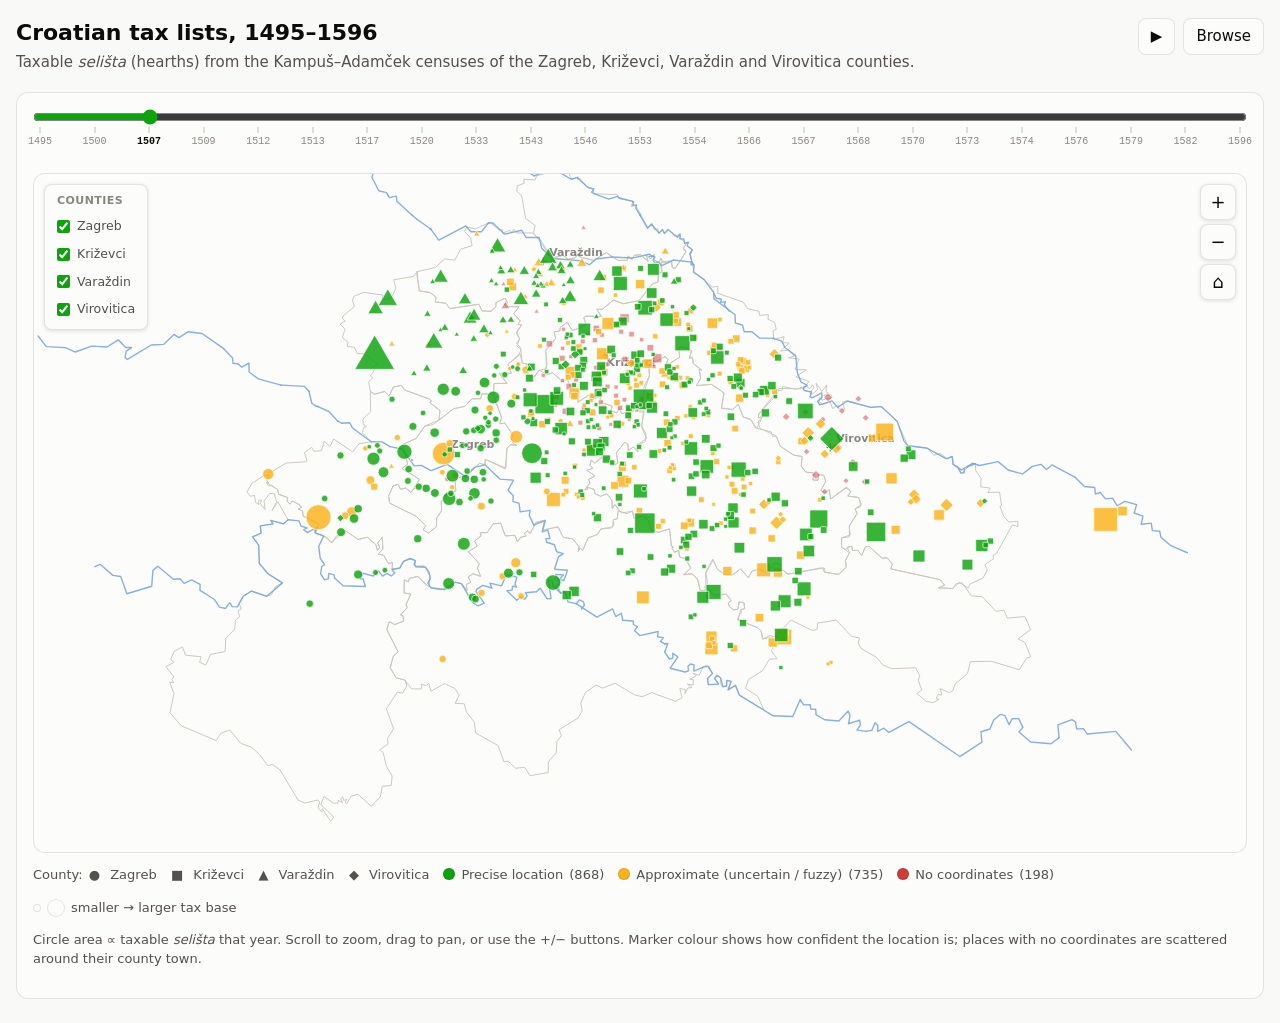
==== commit 4a98367c: "Geolocations" ====
--- a/web/index.html
+++ b/web/index.html
@@ -53,7 +53,7 @@
 
 <div class="tip" id="tip"></div>
 
-<script>const DATA = {"counties":{"4":{"name":"Zagreb","cap":[45.8144,15.978],"light":"#2a78d6","dark":"#3987e5"},"1":{"name":"Križevci","cap":[46.0246,16.546],"light":"#eb6834","dark":"#d95926"},"2":{"name":"Varaždin","cap":[46.3057,16.3366],"light":"#1baf7a","dark":"#199e70"},"3":{"name":"Virovitica","cap":[45.8319,17.3836],"light":"#eda100","dark":"#c98500"}},"places":[[1,",,,owcz","",2,46.3057,16.3701,2],[2,"Abbatia","Topusko",4,45.29315,15.97893,0],[3,"Abbatia (Opathowyna)","Dolac",4,45.81429,15.97724,0],[4,"Opathowyna, Kopam","Opatija",4,45.54417,15.9911,1],[5,"Achyna","Voćin",1,45.6167,17.55,0],[6,"Adamowcz","Haganj",1,45.91475,16.57872,1],[7,"Adamowcz","Adamovec",4,45.90445,16.16332,0],[8,"Adamowcz - Zowkowcz","Haganj",1,45.91475,16.57872,1],[9,"Ahmath","",1,46.0246,16.55851,2],[10,"Aladarocz","Korenovo",1,45.85858,16.81146,1],[11,"Aladaryowch - Mylethyncz","Miletinec",1,45.9333,16.7333,1],[12,"Alberthowyna","",1,46.03477,16.53002,2],[13,"Alexandrocz","Repinec",1,45.94965,16.50532,1],[14,"Also Gerzencze","Donja Gračenica",1,45.56667,16.61667,0],[15,"Also Bakwa","Donja Bukovica",3,45.68566,17.8071,1],[16,"Chasma","Čazma",1,45.74837,16.6132,1],[17,"Also Izdencz","Donji Zdenci",1,45.58333,17.95,0],[18,"Also Jalsewycza","Čvrstec",1,46.00446,16.66388,1],[19,"Alsolomnycza","Donja Lomnica",4,45.71171,16.02059,0],[20,"Also Lomnycza, Koztanyewcz","Donja Lomnica, Kostanjevec",4,45.71171,16.02059,0],[21,"Also Soploncza","Gornja Stupčanica",1,45.6253,17.33756,0],[22,"Also Soproncha","Gornja Stupčanica",1,45.6253,17.33756,0],[23,"Also Thothwssewyna","Topolovac",1,45.46056,16.43583,0],[24,"Also Totusewyna","Topolovac",1,45.46056,16.43583,0],[25,"Wolawlya","Volavje",4,45.65506,15.60581,1],[26,"Also Zemche","Donje Svetačje",1,45.32,16.95,1],[27,"Also Ztobycza","Donja Stubica",4,45.98017,15.97224,0],[28,"Also Ztobycza cum pertinentiis, Jakowlya","Donja Stubica, Jakovlje",4,45.98017,15.97224,0],[29,"Andraswelgh","Dišnik",1,45.60768,16.87589,1],[30,"Antholocz - Ramyncz - Chernecz - Thremecz","Crnac",3,45.6927,17.9383,1],[31,"Apathowcz","Apatovec",1,46.14771,16.57263,0],[32,"Apporowcz","Oporovec",1,46.3319,16.675,1],[33,"Area Capitulari-vicus","Laška ulica (Zagreb)",4,45.83644,16.04267,1],[34,"Athak","Otok",1,45.79342,16.58815,0],[35,"Othok","Samoborski Otok",4,45.83727,15.73197,0],[36,"Athak, Themerye","Otok",1,45.79342,16.58815,0],[37,"Athak,Tamerye, Kamarchya","Otok, Demerje",1,45.79342,16.58815,1],[38,"Atthak Zenth Ilona apud Zamobor","Sveta Jelena Samoborska",4,45.802,15.711,1],[39,"Bapcha","Črnkovec",4,45.75064,16.11976,1],[40,"Babyncz","Babinec",2,46.37184,16.10944,0],[41,"Babynschyna","Babinac Ivanski",1,45.74959,16.81207,0],[42,"Babynschyna  Koren","Babinac Ivanski",1,45.74959,16.81207,0],[43,"Bachyn","Ploščica",1,45.76163,16.88549,0],[44,"Baganoz","Badljevina",1,45.51322,17.19246,1],[45,"Bagenowcz","Badljevina",1,45.51322,17.19246,1],[46,"Bahonyn","Zvekovac",1,45.81946,16.50096,1],[47,"Wakegh","Bukvik kod Velike Trnovitice",1,45.68685,16.95805,1],[48,"Bakolcza","Donja Bukovica",1,45.66,17.76694,0],[49,"Bakolcza Zygeth","Donja Bukovica",1,45.66,17.76694,0],[50,"Bakowcza","Mali Bukovec",1,46.2857,16.7383,0],[51,"Bakwa","Špišić Bukovica",3,45.85785,17.30118,0],[52,"Bancz","Baničevec",1,45.9209,16.2929,1],[53,"Banowch","Gorica Miholečka",1,46.05406,16.42532,1],[54,"Banowch","Gorica Miholečka",1,46.05406,16.42532,1],[55,"Banowcz  Gorycza","Gorica Miholečka",1,46.05406,16.42532,0],[56,"Banthusovcz","Bolč",1,45.89085,16.67631,0],[57,"Bara ad Belam","Čaglić",1,45.38665,17.15704,1],[58,"Barachka","Banje Selo",4,45.59944,15.87909,1],[59,"Baraczka","Banje Selo",4,45.59944,15.87909,1],[60,"Baranowcz","",1,46.00524,16.54845,2],[61,"Barowcz","",1,46.04284,16.56615,2],[62,"Barswelge","",1,46.02006,16.50903,2],[63,"Barychewo","",4,45.8144,16.01604,2],[64,"Batyna","Oštrc",2,46.1664,16.0845,1],[65,"Bedenycza","Bedenica",4,46.03263,16.24324,0],[66,"Bedenycza, Felsew Ztobicza","Bedenica, Gornja Stubica",4,46.03263,16.24324,0],[67,"Bedenye","",1,46.00913,16.58102,2],[68,"Bedowcz","Klokočevac",1,45.91787,16.78393,1],[69,"Bedna","Petar Ludbreški",1,46.24806,16.69,1],[70,"Bednye","Kapela",1,45.98971,16.84437,1],[71,"Bednye cum pertinentiis","Kapela",1,45.98971,16.84437,1],[72,"Bednye seu Bukoucz","Kapela",1,45.98971,16.84437,1],[73,"Bednye seu Bwkowcz","Kapela",1,45.98971,16.84437,1],[74,"Bedwdnycze","Bedenica",4,46.03263,16.24324,0],[75,"Bekethyncz","Beketinec",1,46.01392,16.43677,1],[76,"Bela","Bijela",1,45.56276,17.29032,0],[77,"Bela","Bela",2,46.20742,16.25522,0],[78,"Bwssyn","Bela, Ivanec",2,46.20742,16.25522,1],[79,"Lepaglawa","Lepoglava",2,46.20737,16.05145,0],[80,"Bela, Threm","Bela",2,46.20742,16.25522,1],[81,"Belowarcz","Bjelovar",1,45.90645,16.82612,1],[82,"Belcheucz","Grabrić",1,45.90081,16.50575,0],[83,"Belchowcz","",1,46.05486,16.53429,2],[84,"Belcz","Bolč",1,45.89085,16.67631,0],[85,"Belecz","Belec",2,46.13177,16.1205,0],[86,"Belosowcz","Čepelovac",1,45.99497,17.04252,0],[87,"Belethyncz","Beletinec",2,46.22208,16.31108,0],[88,"Belozlawcz","Beloslavec",4,46.0351,16.22041,0],[89,"Belkolcz","Jalkovec (?)",2,46.27806,16.31889,1],[90,"Belkowcz","Grabrić",1,45.90081,16.50575,0],[91,"Bellyanowcz","Belanovo selo",1,46.22,16.6,1],[92,"Belwdowyna","Đurđevac",1,46.04105,17.06786,1],[93,"Belywdowcz","Đurđevac",1,46.04105,17.06786,0],[94,"Zobkethyncz","Đurđevac",1,46.04105,17.06786,1],[95,"Benedicowcz","Beketinec",1,46.01392,16.43677,1],[96,"Benedikowcz","Bršljanica",1,45.58279,16.85193,0],[97,"Benkowcz","Ladislavec",2,46.10861,16.0628,1],[98,"Berdekowcz ad Belam","Čaglić",1,45.38665,17.15704,1],[99,"Zomzedwara-castrum Berdowcz","Brdovec",4,45.86927,15.76228,0],[100,"Beregi","",1,45.99473,16.52366,2],[101,"Berethyncz","Beretinec",2,46.25014,16.30364,0],[102,"Beryzlawcz","Berislavec",4,45.97128,16.26628,1],[103,"Berkyssewyna","Brkiševina",4,45.44571,16.08966,0],[104,"Berkwssewyna Pokwpya ad Thopozka-cum pertinentiis","Berkuševina",4,45.293,15.97,1],[105,"Bersancz ad Kaproncza","Brežanec",1,46.1502,16.83809,0],[106,"Berschanowcz","Bršljanica",1,45.58279,16.85193,0],[107,"Bersthanowcz cum pertinentiis","Bršljanica",1,45.58279,16.85193,1],[108,"Bersthianoucz","Bršljanica",1,45.58279,16.85193,0],[109,"Berywoy cum Zenth Iwan","Garešnica",1,45.63617,16.86174,1],[110,"Beryzlaucz - Kalynye","Berislavec",4,45.97128,16.26628,1],[111,"Berzewcz-provincia inferior","Brezovica Gradina",1,45.8665,17.55807,1],[112,"Berzewcze","Brezovica Gradina",1,45.8665,17.55807,0],[113,"Berzyncz","",1,46.03689,16.59447,2],[114,"Besenowcz","Rovišće",1,45.94611,16.73173,1],[115,"Bethowcz","",3,45.8319,17.4129,2],[116,"Bezchyanowcz","Velike Sesvete",1,46.05244,16.67268,1],[117,"Bigzaagh","Božjakovina",4,45.81723,16.29566,1],[118,"Bikzaad","Bisag",4,46.03333,16.28333,1],[119,"Varasd","Varaždin",2,46.30796,16.33782,0],[120,"Byskwpcz","Biškupec",4,45.96155,16.23252,1],[121,"Byztra","Bistra",4,45.89753,15.87947,0],[122,"Blacha","",1,46.03905,16.49558,2],[123,"Blagay","Blagaj kod Svetog Petra Orehovca",1,46.10345,16.50703,1],[124,"Blagay Glogowy","Blagaj-Glogovica kod Kutine",1,45.4831,16.77559,1],[125,"Blagwsa","Blaguša",4,45.89622,16.13713,0],[126,"Blagwssa, Symonchewcz","Blaguša, Šimunčevec",4,45.89622,16.13713,0],[127,"Blasew Werh","Haganj kod Žabna",1,45.91475,16.57872,1],[128,"Blasewerh ad Achyna","Voćin",1,45.6167,17.55,1],[129,"Blasewwerh-ad Achynam","Voćin",1,45.6167,17.55,1],[130,"Blaskoucz - Glavnycza","Glavnica",4,45.93151,16.14174,1],[131,"Blaskowcz - Glawnycza","Glavnica",4,45.93151,16.14174,1],[132,"Blathnycza","Blatnica",4,45.51341,15.72524,0],[133,"Blathno, Remethinczy, Lwka*","Blato",4,45.76357,15.92426,1],[134,"Blyzna","Bliznec",4,45.80971,16.02586,0],[135,"Bliznafew","Velike Sesvete",1,46.05244,16.67268,0],[136,"Blyzna, Remethyncz","Bliznec",4,45.80971,16.02586,1],[137,"Bobowycza","Bobovica",4,45.83084,15.71423,0],[138,"Bobowycza  Kapolna","Kapela Ravenska",1,46.02829,16.42896,0],[139,"Bobowycza  Kapolna  Othok  Jemryhowcz","Kapela Ravenska",1,46.02829,16.42896,0],[140,"Bothyncz","Botinec",4,45.75469,15.93604,0],[141,"Bogacho","Bogačevo",1,46.08562,16.43325,0],[142,"Bolch","Bolč",1,45.89085,16.67631,0],[143,"Bolethyno","Kloštar Podravski",1,45.97369,17.16633,1],[148,"Bonowk","Kloštar Podravski",1,45.97369,17.16633,1],[149,"Borchecz in pertinentiis Zomzedwara","Borčec",4,45.82919,15.88801,0],[150,"Borsowcz","Galovec",1,46.06973,16.19118,0],[151,"Borkowcz","Borkovec",2,46.10806,16.0835,0],[152,"Borcz ad Topozka (predium)","Topusko",4,45.29315,15.97893,1],[153,"Borowe","Borovljani",1,46.10772,16.89046,0],[154,"Myrkowcz","Mirkovec",2,46.03194,16.28694,0],[155,"Borychewcz - Marthyndoll","Boričevec",2,46.19856,16.41135,1],[156,"Bosyako","Božjakovina",4,45.81723,16.29566,0],[157,"Bothcafeld","Mikleuška",1,45.55273,16.72795,0],[158,"Bothezyncz","Botinac",1,45.99967,16.86127,0],[159,"Bwthkafeld","Patkovac",1,45.8539,16.9294,0],[160,"Bothowcz","Botovo",3,46.21968,16.91926,0],[161,"Bothyncz","Botinac",1,45.99967,16.86127,0],[162,"Bothynowcz","Botinovec",1,46.20632,16.77074,0],[163,"Bozyas","Bezje",1,46.093,16.96,1],[164,"Bradechyna ad Garych","Gornja Garešnica",1,45.65497,16.81305,1],[165,"Bradna","Bradna",1,46.07051,16.69229,0],[166,"Bradna inferior","Bradna",1,46.07051,16.69229,1],[167,"Bragasowcz","",1,45.98853,16.57031,2],[168,"Brakwnowcz","Brekunjevec",4,45.918,16.165,0],[169,"Bregchewcz","Brčevec",1,45.86636,16.41271,0],[170,"Breschyna","Čvrstec",1,46.00446,16.66388,1],[171,"Bresnycze","Breznica",1,45.74507,17.51756,0],[172,"Bresnycza-ad Achynam","Breznica",1,45.74507,17.51756,1],[173,"Bresowcz","Breza",1,45.87961,16.72356,0],[174,"Brezowycza","Brezovica",4,45.72777,15.91007,0],[175,"Brestoycha","Kobasičari",1,45.96143,16.81298,0],[176,"Brezewcze cum pertinentiis","Brezovica kod Virovitice",1,45.86322,17.55848,1],[177,"Brezowcz","Brezovec",1,45.90867,16.26447,0],[178,"Brezoycha ad Nagh Kemlek","Brezovica Kalnička",1,46.142,16.456,1],[179,"Brezoycza","Brezovica",1,46.07523,17.07555,0],[180,"Brezt","",2,46.33278,16.29381,2],[181,"Brezth","Brest Pokupski",4,45.4532,16.25608,1],[182,"Brezthowcz - Dechyna","Brezovec",1,45.90867,16.26447,1],[183,"Brezthowcz - Dolina","Brezovec",1,45.90867,16.26447,1],[184,"Brezthye","Brest Pokupski",4,45.4532,16.25608,0],[185,"Brezyancz","Ilova kod Grubišnog Polja",3,45.69,17.15,1],[186,"Brezyna","Čaklovac",1,45.45308,17.28477,1],[187,"Brezyna - Chakowcz","Čaklovac",1,45.45308,17.28477,1],[188,"Brokwnowcz","Brekunjevec",4,45.918,16.165,1],[189,"Brokunoucz - Adamovcz","Brekunjevec",4,45.918,16.165,1],[190,"Brokwnyowcz, Glawnycza","Brokunjovec, Glavnica",4,45.93151,16.14174,0],[191,"Brysnyak","",1,46.06436,16.56396,2],[192,"Bryzthno","Gornja Bistra",4,45.91982,15.89864,0],[193,"Bwdrowcz","Gudovec",1,45.88114,16.78464,0],[194,"Budyndol, Pomperoucz, Hansevcz","Budinščina, Pomnerovac",2,46.12691,16.20376,1],[195,"Bukovcz","Zvonik",1,45.89837,16.63651,0],[196,"Bwschyncz","Buščinec",1,45.8824,16.67234,0],[197,"Bwdyslwcz","Budislavec",2,46.28,16.235,1],[198,"Bwdnak","Sesvete",1,45.696,17.03,0],[199,"Bwdrowcz","Budrovac",3,45.98463,17.05671,0],[200,"Bwdyndoll","Budinščina - Pomnerovac",2,46.12691,16.20376,1],[201,"Bwdyndol - Hansewcz","Budinščina - Pomnerovac",2,46.12691,16.20376,1],[202,"Bwdyndol - Hansewcz - Pomperowcz","Budinščina - Pomnerovac",2,46.12691,16.20376,1],[203,"Bwdyndoll","Budinščina - Pomnerovac",2,46.12691,16.20376,1],[204,"Dymythrowcz","Gradec",2,45.92291,16.48957,1],[205,"Bwkowcz, Zelyna","Bukovec, Zelina",4,45.71041,15.82029,0],[206,"Bwkowschak","Bukovšćak",4,45.90555,15.8017,0],[207,"Bwsowcz","Virovitica",3,45.83314,17.38534,1],[208,"Bwssocz","Virovitica",3,45.83314,17.38534,1],[209,"Bwssowcz","Virovitica",3,45.83314,17.38534,1],[210,"Bwsthincz","Bušić",1,45.8137,16.02379,0],[211,"Bwzyn, Odra","Buzin, Odra",4,45.74987,15.99532,0],[212,"Bwyancz","Paruževac",1,45.83503,16.49799,1],[213,"Bwyowcz","Bujovac",1,45.59283,17.22376,1],[214,"Byenyk","Pobjenik",1,45.70489,16.61315,0],[215,"Byenyk ad Topozka (predium)","Topusko",4,45.29315,15.97893,1],[216,"Bygzaad","Bisag",4,46.03333,16.28333,1],[217,"Bykzad","Bisag",1,46.03333,16.28333,0],[218,"Bygzad","Bisag",4,46.03333,16.28333,1],[219,"Bygzad-citra Lonyam","Bisag",4,46.03333,16.28333,1],[220,"Bykalla","Korenovo",1,45.85858,16.81146,0],[221,"Bykchelethincz","Hampovica",1,46.01568,16.95408,0],[222,"Bykszad","Bisag",4,46.03333,16.28333,1],[223,"Bykzad","Bisag",4,46.03333,16.28333,1],[224,"Bykzad, Wyhel","Bisag, Novo Mjesto",1,46.03333,16.28333,0],[225,"Bynowcz","Čepelovac",1,45.99497,17.04252,0],[226,"Byskwpcz","Biskupec",2,46.2857,16.33548,0],[227,"Byskwpecz","Biškupec",2,46.2857,16.33548,0],[228,"Byztrycza","Bistrica",4,45.99721,16.12274,0],[229,"Byzkelethycz","",1,46.00282,16.49186,2],[230,"Camarcha","Novigrad Podravski",1,46.07575,16.94978,0],[231,"Camarcha - Thwlowa","Novigrad Podravski",1,46.07575,16.94978,1],[232,"Campus","",1,46.01491,16.60951,2],[233,"Campus","Jakuševec",1,45.75775,16.01926,1],[234,"Capella","Stara Kapela",1,45.89095,16.60632,0],[235,"Cappela Kelyanowcz","Kapela Podravska",1,46.27787,16.69298,1],[236,"Chapalowcz","Čepelovac",1,45.99497,17.04252,0],[237,"Czargowcz","Poljana",2,46.27,16.31806,1],[238,"Karlowcz","Karlovec Ludbreški",1,46.28769,16.62878,1],[239,"Chereborda","Cerovo brdo (Vojakovački Osijek)",1,46.12703,16.53864,1],[240,"Cherztwecz","Čvrstec",1,46.00446,16.66388,0],[241,"Chakowcz","Čaklovac",1,45.45308,17.28477,0],[242,"Chakowcz - Brezyna","Čaklovac",1,45.45308,17.28477,1],[243,"Chaktornya","Čaklovac",1,45.45308,17.28477,0],[244,"Chalyncz","Čalinec",2,46.28906,16.18063,0],[245,"Chyanyo","Čanjevo",1,46.10639,16.33944,0],[246,"Chanyo, Prezeka, Rauen","Čanjevo",1,46.10639,16.33944,1],[247,"Czargowcz","Poljana",2,46.27,16.31806,1],[248,"Charzyncz","",1,46.06288,16.50724,2],[249,"Chazarwara","Cesargrad",2,46.06013,15.72227,0],[250,"Chebenowcz","Cepidlak",1,45.9751,16.69139,0],[251,"Chehowyna ad portionem","",1,45.97662,16.53705,2],[252,"Czekno","Bršljanica",1,45.58279,16.85193,0],[253,"Chelowechky","",2,46.25414,16.34315,2],[254,"Chelycze","Gornji Tkalec",1,45.9705,16.4497,1],[255,"Chemernicha","Čemernica Lonjska",1,45.76586,16.41688,0],[256,"Cherbyncz","Štefanec (okolica)",2,46.25611,16.43611,1],[257,"Cheperlyncz, Stefancz","Štefanec, Otok",2,46.25611,16.43611,1],[258,"Zenth Berthalam","Bartolovec",2,46.29709,16.43515,0],[259,"Cherbenye - Lwkawecz","Lukavec",1,46.24292,16.21529,1],[260,"Cherchan ad Gemlech","Graberje Ivaničko",1,45.71016,16.4712,1],[261,"Cheresnye","Vidovec",2,46.28333,16.23333,1],[262,"Cheresnye","Vidovec",2,46.28333,16.23333,1],[263,"Cheresnyo - Wydowcz","Vidovec",2,46.28333,16.23333,1],[264,"Chernkowcz","Črnkovec",4,45.75064,16.11976,0],[265,"Chernacz","",3,45.85578,17.34618,2],[266,"Chernareca","Hercegovac",1,45.65536,17.00908,1],[267,"Chernareka","Hercegovac",1,45.65536,17.00908,0],[268,"Chernchan ad Gemlecz","Graberje Ivaničko",1,45.71016,16.4712,1],[269,"Chernecz","Crnac",3,45.6927,17.9383,0],[270,"Cherneleucz - Toplychycza","Toplica",4,45.2943,15.9707,1],[271,"Chernesoucz","Črnčevec",1,46.08802,16.46647,1],[272,"Chernkowcz, Schytaryo","Črnkovec, Ščitarjevo",4,45.75064,16.11976,0],[273,"Chernomercz","Črnomerec",4,45.81564,15.93616,0],[274,"Chernossowcz","",1,46.05677,16.60097,2],[275,"Chernylewch, Thoplychycha","Toplica",4,45.2943,15.9707,1],[276,"Chernylno","",4,45.84542,15.92941,2],[277,"Chero berdo","Cerovo brdo",1,46.12703,16.53864,0],[278,"Cherowoberdo","Cerovo brdo",1,46.12703,16.53864,0],[279,"Cherwylno","Strezojevo",4,45.52716,16.03765,1],[280,"Cherztwecz Zenth Pether","Sveti Petar Čvrstec",1,46.00446,16.66388,0],[281,"Cheztylowcz","Čestilovec",1,46.178,16.76,1],[282,"Chethertekhel","Četvrtkovac",1,45.58333,17.23333,0],[283,"Chezmycza Zenth Iwan","",1,46.02672,16.47203,2],[284,"Cnesancz","Maglenca",1,45.92117,16.93201,0],[285,"Chorgowcz","Cargovec (?)",2,46.285,16.26806,1],[286,"Chowcowyna","",1,45.98732,16.59996,2],[287,"Chowkowyna","",1,46.07881,16.54239,2],[288,"Chrechancz","Črečan",4,45.9778,16.26047,0],[289,"Chremysthe","Cremušina",1,45.79455,17.19377,0],[290,"Chernchan ad Gemlecz","Graberje Ivaničko",1,45.71016,16.4712,1],[291,"Chresnevo - Obres","Sveti Ilija",2,46.24573,16.32235,0],[292,"Chresno","Crešnjevica",1,45.92001,17.1467,0],[293,"Christalocz","Kreštelovac",1,45.57654,17.052,0],[294,"Chrysthalowcz-cum provincia et pertinentiis","Kreštelovac",1,45.57654,17.052,1],[295,"Chwcher","Čučerje",4,45.87289,16.05601,0],[296,"Chwchwwachincz","",1,45.98188,16.49466,2],[297,"Chwdowcz","Sudovec i Vinarec",1,46.10583,16.36305,1],[298,"Chwdowcz, Wynarcz","Sudovec i Vinarec",1,46.10583,16.36305,0],[299,"Chwthenya","Kutina",1,45.51869,16.79114,0],[300,"Chyglana","Mala Ciglena",1,45.89342,16.94122,0],[301,"Cyglena","Dulepska",1,45.89455,16.34264,0],[302,"Chygleno","Dulepska",1,45.89455,16.34264,0],[303,"Chystho Hrastye","",3,45.78643,17.38933,2],[304,"Chystho Hrazthya","",3,45.87476,17.43076,2],[305,"Chyztahrazthya","",3,45.82123,17.29706,2],[306,"Czyrquena","Cirkvena",1,45.93512,16.65808,0],[307,"Civitas Montis Grecensis Zagrabiensis","Zagreb - Grič",4,45.81623,15.9736,1],[308,"Clobwk - Jalsewcz - Zenth Iwan","Čvrstec",1,46.00446,16.66388,1],[309,"Klokochowcz","Klokočevec",1,45.83367,15.70247,0],[310,"Clwch","Lipovac Lonjski",1,45.78194,16.45111,0],[311,"Conthowcz","Grubišno Polje",1,45.70219,17.17224,0],[312,"Copathowcz","Gornja Kovačica",1,45.771,17.10934,0],[313,"Copozowcz","Čazma",1,45.74837,16.6132,0],[314,"Corbowa","Grbavac",1,45.71135,17.10149,0],[315,"Coren","Korenovo",1,45.85858,16.81146,0],[316,"Coren - Zdela","Korenovo",1,45.85858,16.81146,1],[317,"Coroska","Koruška",1,46.01979,16.53092,0],[318,"Omnii Sancti in Prodauiz","Virje",1,46.06719,16.98869,1],[319,"Cothnyak","Kutnjak",1,46.2717,16.78079,1],[320,"Coznethyno","Mučna",1,46.06893,16.73759,0],[321,"Koznycza","Kosnica",4,45.7506,16.08537,0],[322,"Coztanowcz","Kostanjevac",1,46.0049,16.93915,0],[323,"Kozthel","Kostel",2,46.18398,15.72562,0],[324,"Crachowcz","",1,46.0322,16.62733,2],[325,"Krapyna","Krapina",2,46.09832,15.93774,0],[326,"Craschych, Wywodyna","Krašić",4,45.65409,15.51746,1],[327,"Crassulcz","Krasovec (?)",2,46.22306,16.12,1],[328,"Crawaryna","Grahovljani",1,45.49298,17.25528,0],[329,"Crawarzka","Kravarsko",4,45.5865,16.04719,0],[330,"Crawloch","",1,46.05789,16.47709,2],[331,"Crethyn in Dobrachwcha","Dobra Kuća",1,45.61031,17.29438,1],[332,"Crisium","Križevci",1,46.02474,16.54578,0],[333,"Crisium-civitas taxa 500 fl","Križevci",4,46.0247,16.546,0],[334,"Crisium-civitas inferior","Križevci (inf.)",1,46.02474,16.54578,0],[335,"Crisium-civitas superior","Križevci (sup.)",1,46.02474,16.54578,0],[336,"Crisnychya ad Galgoycza","Rasinja",1,46.188,16.70853,1],[337,"Crisowlyan","Križovljan",1,46.26443,16.55595,1],[338,"Crysancz","Križanec",2,46.24518,16.3427,1],[339,"Crysthesawcz-ad Galgowcz","",1,45.96648,16.56483,2],[340,"Cryznychycha-ad Zenthywan dicata","",1,46.07737,16.58955,2],[341,"Cwlpowcz","",1,46.00574,16.46086,2],[342,"Czargowcz","Poljana",2,46.27,16.31806,1],[343,"Czargowcz","Poljana",2,46.27,16.31806,1],[344,"Czebowcz-Kos","Cebovac (Kos)",2,46.15306,16.025,1],[345,"Czerowycza Zentiwan","Đurđevac",1,46.04105,17.06786,1],[346,"Czerowycza Zenth Iwan ad Zenth Gergerwara","Đurđevac",1,46.04105,17.06786,1],[347,"Czerowycza ad Zenth Gerghwara","Đurđevac",1,46.04105,17.06786,1],[348,"Czerye","Cerje",4,45.82966,16.19147,0],[349,"Czome","",1,45.99807,16.6287,2],[350,"Czwethkowych","Cvetković",4,45.65076,15.64701,0],[351,"Czyglenycza","Ciglenica",2,46.3124,16.33295,0],[352,"Demerye","Demerje",4,45.73188,15.88288,0],[353,"Darnowcz","Drenovac",1,45.82653,15.99607,0],[354,"Darnocz cum pertinenciis","Slatinski Drenovac",1,45.55529,17.70651,0],[355,"Dorozlo Bakwa","Klokočevac",1,45.91787,16.78393,0],[356,"Dawch","",1,46.08405,16.51017,2],[357,"Deche","Dišnik",1,45.60768,16.87589,0],[358,"Declyna","Diklenica",1,45.96799,16.8609,0],[359,"Decze","Deča",3,46.07,17.18,1],[360,"Dedochay sub Pokwpye","Lijevi Degoj",4,45.47592,15.96212,1],[361,"Dercowcz","Dereza Čazmanska",1,45.75646,16.59982,0],[362,"Derkowcz","Dereza Čazmanska",1,45.75646,16.59982,0],[363,"Derze","Virovitica (imanje Derže)",3,45.83314,17.38534,1],[364,"Desnycze","Dišnik",1,45.60768,16.87589,0],[365,"Desowcz","",1,45.96287,16.51402,2],[366,"Deykowcz-de Waska","Vaška",1,45.81543,17.66625,1],[367,"Domagowych","Domagović",4,45.62872,15.638,0],[368,"Dimikowcz","Gradec",1,45.92291,16.48957,0],[369,"Dimitrowcz","Gradec",1,45.92291,16.48957,0],[370,"Districtus Capituli Zagrabiensis","Kaptol",4,45.81462,15.97847,0],[371,"Dobochecz","Tkalec",1,45.96273,16.45058,1],[372,"Dobowcz","Dubovec",1,46.00844,16.28657,0],[373,"Dobownyk","Virovitica",3,45.83314,17.38534,1],[374,"Dobowyna","",1,46.05565,16.63109,2],[375,"Dobowyo in Berzewcze","Brezovica kod Virovitice",1,45.86322,17.55848,1],[376,"Dobra Kuchya","Dobra Kuća",1,45.61031,17.29438,0],[377,"Dobrachwcha","Veliki Bastaji",1,45.64545,17.3261,1],[378,"Dobrawa","Dubrava Samoborska Zagrebačka Dubrava",4,45.80631,15.66992,0],[379,"Dobrawa ad Lythwuanych","Dubrava Samoborska Zagrebačka Dubrava",4,45.80631,15.66992,1],[380,"Dobrawa villa ad Lythwanych","Dubrava Samoborska Zagrebačka Dubrava",4,45.80631,15.66992,1],[381,"Dobrawycza","",2,46.3543,16.39054,2],[382,"Dobrokychya","Dobra Kuća",1,45.61031,17.29438,0],[383,"Dobrowa Czerzka","Dobrova",4,45.83806,16.54389,1],[384,"Dobrowych","Dobrouch",1,46.135,16.87,1],[385,"Dol","",4,45.75533,15.98544,2],[386,"Dolyane","Doljani Žumberački",4,45.71645,15.29143,1],[387,"Dolyan ad Belam","Čaglić",1,45.38665,17.15704,1],[388,"Dolyancz","Doljanec",1,45.99087,16.44932,0],[389,"Domankwsowcz","Veliki Grđevac",1,45.75156,17.04973,1],[390,"Dombrensi","Dubrava",1,45.8423,16.53493,1],[391,"Dombro","Dubrava",1,45.8423,16.53493,0],[392,"Dombro-oppidum - Gradecz","Dubrava",1,45.8423,16.53493,0],[393,"Dombro-provincia ad Sanctum Michaelem","Dubrava",1,45.8423,16.53493,1],[394,"Donadowcz","Ivanić-Grad",1,45.70568,16.39201,1],[395,"Dragalen","Jazavica kod Novske",1,45.3189,17.05846,1],[396,"Dragalyn ad Belam","Čaglić",1,45.38665,17.15704,1],[397,"Dragalyna","Jazavica",1,45.3189,17.05846,1],[398,"Draganychy","Draganići",4,45.75996,16.00598,0],[399,"Dragatyn","Draganec",1,45.78063,16.62532,1],[400,"Dragonoscz","Dragonožec",4,45.66107,15.94717,0],[401,"Dragowyna","",1,46.0419,16.45149,2],[402,"Dragowya ad Achynam","Voćin",1,45.6167,17.55,1],[403,"Drakcha","Graberje Ivaničko",1,45.71016,16.4712,0],[404,"Draschya","Graberje Ivaničko",1,45.71016,16.4712,0],[405,"Drascha ad Gemenecz","Graberje Ivaničko",1,45.71016,16.4712,1],[406,"Drascha ad Gemlech","Graberje Ivaničko",1,45.71016,16.4712,1],[407,"Draschyna ad Gemlecz","Graberje Ivaničko",1,45.71016,16.4712,1],[408,"Drasowch","Dijakovac",1,45.7006,17.3514,0],[409,"Drasewcz","Korenovo",1,45.85858,16.81146,0],[410,"Drasimercz","Draganec",1,45.78063,16.62532,0],[411,"Drawamelleke","Kloštar Podravski",1,45.97369,17.16633,0],[412,"Dremowa","Drenova",4,45.93323,16.17795,1],[413,"Drenowa","Drenova",4,45.93323,16.17795,0],[414,"Sebastyanowcz","Druškovec (?)",2,46.25611,16.14806,1],[415,"Drwskowcz","Druškovec",2,46.25611,16.14806,0],[416,"Dwbowcz","Dubovica",1,46.28802,16.69161,0],[417,"Dubouycza, Kapolna","Dubovica, Kapela",1,46.28802,16.69161,0],[418,"Dubrawa","Dubrava",4,45.83806,16.54389,1],[419,"Dwlyebzka","Dulepska",1,45.89455,16.34264,1],[420,"Dworany","Vranov Dol",4,45.725,15.6319,1],[421,"Dwbowecz","Dubovac",4,45.49444,15.53444,0],[422,"Dwbyno","",1,45.96659,16.59972,2],[423,"Dwgy Werh","Dugi vrh",1,46.07085,16.38208,0],[424,"Dwlepzka, Erdowcz","Dulepska, Erdovec",1,45.89455,16.34264,0],[425,"Dwmowcz","Dumovec",4,45.81129,16.16,0],[426,"Dworane","Malunje",4,45.69136,15.62628,1],[427,"Dworyancz","",1,46.09364,16.56309,2],[428,"Dworysche","Dvorišće",1,45.98478,16.60045,0],[429,"Dworyschye Superior","Dvorišće",4,45.82383,16.2759,0],[430,"Dworysche Superior","Dvorišće, Orehovec",4,45.82383,16.2759,0],[431,"Dworysche, Orehowcz","Dvorišće, Orehovec",1,45.98478,16.60045,0],[432,"Dwsycza","Dužica",4,45.53815,16.23645,0],[433,"Dyakowch","Diankovec",1,46.04132,16.48179,0],[434,"Dyanfelde","Dijankovec",1,46.03998,16.48155,0],[435,"Dyewsewcz","",1,45.98105,16.46501,2],[436,"Gymelchfeld","Dimičkovina",1,45.60041,17.16952,1],[437,"Ebres","Obrež",1,46.1183,16.4353,0],[438,"Ecclesia Zagrabiensis","Zagreb (Kaptol)",4,45.814,15.979,1],[439,"Eghywdowcz","Ježdovec",4,45.77668,15.84603,0],[440,"Egwdowcz - Chargowcz - Polyana","Poljana",2,46.27,16.31806,1],[441,"Egywdo-Charkowcz","Degidovec",2,45.86514,16.05488,1],[442,"Jemryhowcz","Imbriovec",1,46.25639,16.82164,0],[443,"Emryholcz","Imbriovec",2,46.25639,16.82164,0],[444,"Erdowcz","Erdovec",1,46.02983,16.48131,0],[445,"Erpenye","Mala/Velika Erpenja",2,46.095,15.785,1],[446,"Erwencze","Erwencze",1,45.39814,17.125,1],[447,"Fabyanowcz","Narta",1,45.8333,16.7885,0],[448,"Fabyanchewcz","Narta",1,45.8333,16.7885,0],[449,"Farcasovcz","Farkaševac",1,45.89227,16.62319,1],[450,"Farkadyn","Trema (okolica Čvrsteca)",1,45.99488,16.61335,1],[451,"Farkasowcz","Petrovina",1,45.5271,17.1602,1],[452,"Farkassowcz","Petrovina",1,45.5271,17.1602,1],[453,"Farkazowcz","",1,46.01864,16.6496,2],[454,"Felse Chezmyche","Botinac",1,45.99967,16.86127,0],[455,"Felse Izdencz","Zdenci",1,45.58776,17.9514,0],[456,"Felsew Zemche","Gornje Svetačje",1,45.35,16.95,1],[457,"Felsew Ztobycza","Gornja Stubica",4,45.97499,16.01752,0],[458,"Felseu Ztobycza, Lepa Vez","Gornja Stubica, Lepa Ves",4,45.97499,16.01752,0],[459,"Felsew Bakwa","Špišić Bukovica",1,45.8477,17.27824,1],[460,"Felsew Bakwa","Špišić Bukovica",3,45.85785,17.30118,1],[461,"Felsew Bakwa cum pertinentiis","Špišić Bukovica",3,45.85785,17.30118,1],[462,"Felwsew Krayachowcz","Novoseljani",1,45.89642,16.8741,1],[463,"Felsew Gerzencze","Gračenica",1,45.51497,16.65404,0],[464,"Felsew Pozawye Zablathye","Posavje Susedgradsko",4,45.82098,15.83079,1],[465,"Felsew Soploncza","Gornja Stupčanica",1,45.6253,17.33756,0],[466,"Felsew Totusewyna","Topolovac",1,45.46056,16.43583,0],[467,"Felsew Zthwbycza, Bedenycze","Gornja Stubica, Bedenica",4,45.97499,16.01752,0],[468,"Felsew Zthwbycza, Bosyako","Gornja Stubica, Božjakovina",4,45.97499,16.01752,0],[469,"Felso Czesmycze","Čazma",1,45.74837,16.6132,1],[470,"Ferkwlowcz","Frkuljevec Peršaveski",2,46.11944,16.0214,0],[471,"Feyerkew","Bijela Stijena",1,45.342,17.1937,1],[472,"Feyrkew-waywodatus cum pertinentiis","Bijela Stijena",1,45.342,17.1937,1],[473,"Filyphfalwa","Filipovec",1,46.145,16.865,1],[474,"Finthincz","Finčevec",1,46.09838,16.42734,1],[475,"Fodorowcz","Fodorovec",3,46.04066,16.41036,0],[476,"Fodrowcz","Fodorovec",1,46.04066,16.41036,0],[477,"Fodorowczy","Fodorovec",2,46.04066,16.41036,0],[478,"Foryanowcz","Prašćevac",1,45.91959,16.64991,1],[479,"Furmeghoch","",1,46.07835,16.47439,2],[480,"Fwka","Fuka",1,45.88634,16.52874,0],[481,"Fychowcz","Finčevec",1,46.09838,16.42734,0],[482,"Fyerky","Bijela Stijena",1,45.342,17.1937,1],[483,"Phylethyncz","Pavlin Kloštar",1,46.0073,16.82887,1],[484,"Fynchewcz","Finčevec",1,46.09838,16.42734,0],[485,"Galgoncza","Glogovnica",1,45.96719,16.52721,0],[486,"Galgowo","Galgovo",4,45.74369,15.74904,0],[487,"Galowchecz","Galovac",1,45.844,16.85246,1],[488,"Galowcz","Galovac",1,45.844,16.85246,0],[489,"Garazda","",1,45.95036,16.54652,2],[490,"Garazdyncz","Veliki Grđevac",1,45.75156,17.04973,1],[491,"Gardowa","Grđevac",1,45.75156,17.04973,0],[492,"Garyghnycze","Garešnica",1,45.63617,16.86174,0],[493,"Gathalowcz","Gatalovec",1,45.712,17.056,1],[494,"Gothalowcz","Gotalovec",2,46.15669,16.21927,0],[495,"Gayancz","Gojanec",2,46.28806,16.30306,1],[496,"Gayancz, Nedelyancz","Gojanec, Nedeljanec",2,46.28806,16.30306,0],[497,"Gayanczy","Gojanec",1,46.2859,16.3029,1],[498,"Gedrocz","Gedrovec",1,46.138,16.88,1],[499,"Geramuczyak","Ratkovec - Grančar",2,46.11817,16.0847,1],[500,"Greben","Greben",4,45.76404,15.33416,1],[501,"Gerecz","Stari Gradec",1,45.9247,17.2925,0],[502,"Gerecz","Gradec (Zagreb)",4,45.81623,15.9736,0],[503,"Gerwasowcz","Grbaševec",1,46.21238,16.74533,1],[504,"Gerzencze","Gračenica",1,45.51497,16.65404,0],[505,"Gorycza","Gorica",4,45.43392,15.48565,0],[506,"Glagowo","Galgovo",4,45.74369,15.74904,0],[507,"Glaunycza Sanctae Trinitatis","Glavnica",4,45.93151,16.14174,1],[508,"Glawnycza","Glavnica",4,45.93151,16.14174,1],[509,"Globochecz","Globočec",4,46.01547,16.1582,0],[510,"Globochecz","Lipovčani",1,45.9856,16.78826,0],[511,"Globochecz - Polyana","Lipovčani",1,45.9856,16.78826,1],[512,"Glokosowcz - Mylethynch","Miletinec",1,45.9333,16.7333,1],[513,"Golgoncza, Kalecz","Glogovnica",1,45.96719,16.52721,1],[514,"Golyak- judicatus (Jazthrebarzka-castrum)","Jastrebarsko",4,45.67166,15.65039,1],[515,"Gorazdyncz","Veliki Grđevac",1,45.75156,17.04973,1],[516,"Gorbonokfew","Podgrađe",1,46.04105,17.06786,1],[517,"Gorbonok Drawamelleke","Kloštar Podravski",1,45.97369,17.16633,0],[518,"Gorbonwk-oppidum cum pertinentiis","Kloštar Podravski",1,45.97369,17.16633,0],[519,"Gorbowa","Grbavac",1,45.71135,17.10149,0],[520,"Goricza in episcopatu Zagrabiensi","",4,45.87008,16.03924,2],[521,"Gorycza","Gorica",1,46.22546,16.73205,0],[522,"Gorychan - Zbelye","Goričan",2,46.3846,16.67684,0],[523,"Gorycza","Gorica",3,46.22546,16.73205,0],[524,"Gorycza Maiori","Velika Gorica",4,45.69864,16.06964,1],[525,"Gorycza sive Pregrada","Goričanovec",2,46.18162,15.81215,1],[526,"Gorycza, Pleszo","Gorica, Pleso",4,45.43392,15.48565,0],[527,"Gotaleryancz","",1,46.08034,16.61882,2],[528,"Gotalowcz, Zawersye","Gotalovec, Završje",2,46.15669,16.21927,0],[529,"Gozthowychy","Gostović",1,45.92837,16.4445,1],[530,"Graberiancz","Dulepska",1,45.89455,16.34264,0],[531,"Graberya","Graberje Ivaničko",1,45.71016,16.4712,1],[532,"Graberye","Grabe",2,46.07471,16.0079,1],[533,"Grabrych","Grabrić",1,45.90081,16.50575,0],[534,"Grachan","Gračani",4,45.85485,15.9709,0],[535,"Grachina ad Garig","Gračani",1,45.85825,15.97408,0],[536,"Grachyna","Gračina",1,45.97802,16.5603,0],[537,"Gradacz","Gradec",1,45.92291,16.48957,1],[538,"Gradacz Jampnycza","Gradec Pokupski",4,45.54791,15.86951,1],[539,"Gradchyna ad Garych","Gornja Garešnica",1,45.65497,16.81305,1],[540,"Gradecz","Gradec",1,45.92291,16.48957,0],[541,"Gradysche","Bršljanica",1,45.58279,16.85193,0],[542,"Gragena","Vojakovac",1,46.06688,16.59369,0],[543,"Gragyan","Gradna",4,45.82308,15.7406,0],[544,"Gramchoucz","Stare Plavnice",1,45.89403,16.80838,0],[545,"Grayan","Čvrstec",1,46.00446,16.66388,1],[546,"Grebenna","Grebeno",1,45.725,17.085,1],[547,"Greda","Greda",1,45.1746,17.8435,1],[548,"Gredakowcz ad Gemnecz","Bosiljevo Čazmansko",1,45.74134,16.57583,1],[549,"Gredycze, Zabok","Gubaševo, Zabok",2,46.01987,15.8657,0],[550,"Gregorchyncz","Virje",1,46.06719,16.98869,0],[551,"Gregorowcz","Gregurovec",1,46.02979,16.44984,0],[552,"Gregorowcz","Gregurovec",2,46.15548,15.98955,0],[553,"Gregoryancz - Dorozlawcz - Camarcha","Novigrad Podravski",1,46.07575,16.94978,1],[554,"Gregwrowcz ad Nagh Kemlek","Gregurovec",1,46.02979,16.44984,1],[555,"Gregoryowcz - Zaywsawcz","Grginac",1,45.91465,16.89856,1],[556,"Gregsynch","Mučna",1,46.06893,16.73759,0],[557,"Gregwrowcz, Toplycza, Oskowcz","Gregurovec",2,46.15548,15.98955,1],[558,"Grekzynchk","Mučna",1,46.06893,16.73759,0],[559,"Grexyncz","Mučna",1,46.06893,16.73759,0],[560,"Grobosincz","Grubišno Polje",1,45.70219,17.17224,0],[561,"Grymoucz","",1,46.01756,16.43666,2],[562,"Grysnyak","",1,45.97791,16.6346,2],[563,"Gubassewo, Martyncze","Gubaševo, Martinec",2,46.01987,15.8657,0],[564,"Gwbassewo, Prozenyk","Gubaševo, Prosenik",2,46.01987,15.8657,0],[565,"Gwnnyak","Gunjak",1,46.02074,16.64943,0],[566,"Gwrgewcz","Graberje Ivaničko",1,45.71016,16.4712,0],[567,"Gwbassewo","Gubaševo",2,46.01987,15.8657,0],[568,"Gwdowcz","Gudovac",1,45.88114,16.78464,0],[569,"Gwdowcz cum pertinentis","Gudovac",1,45.88114,16.78464,0],[570,"Gwrsincz","Mučna",1,46.06893,16.73759,1],[571,"Gywgancz","Kaniška Iva",1,45.52893,16.92306,0],[572,"Gywrethyncz","",1,46.10154,16.52584,2],[573,"Gywrkethyncz","",2,46.29361,16.23762,2],[574,"Gywrynowcz","",1,45.9576,16.48528,2],[575,"Habyanowcz","Habjanovac",1,45.87822,16.55004,0],[576,"Hegen","Haganj",1,45.91475,16.57872,0],[577,"Halehosowcz","Pavlin Kloštar",1,46.0073,16.82887,0],[578,"Hathko","Hotko",1,45.75156,17.04973,1],[579,"Hothko Zenth Myhal","Hotko",1,45.75156,17.04973,1],[580,"Haznarcz","Sudovec",1,46.10583,16.36305,0],[581,"Haznarcz - Turkoucz","Sudovec",1,46.10583,16.36305,0],[582,"Hedrihowcz","Pavlin Kloštar",1,46.0073,16.82887,1],[583,"Hedryhowcz","",1,46.04577,16.65727,2],[584,"Hemowcz","Đurđic",1,46.00276,16.58469,0],[585,"Herbothowcz","Fuka",1,45.88634,16.52874,0],[586,"Herbolthya","Veliki Poganac",1,46.14905,16.61519,0],[587,"Herborthya","Veliki Poganac",1,46.14905,16.61519,0],[588,"Hercowcz","",1,46.0616,16.44215,2],[589,"Herysynch","Herešin",1,46.17694,16.86658,1],[590,"Herethyncz","Galovac",1,45.844,16.85246,0],[591,"Hergowicza Pwzta Dwsa","Dužica",4,45.53815,16.23645,0],[592,"Herpenye","Mala/Velika Erpenja",2,46.095,15.785,1],[593,"Heryowcz","",1,45.94774,16.58704,2],[594,"Herzowa","Hrsovo",1,45.9383,16.68504,0],[595,"Hewiz","Četvrtkovac",1,45.58333,17.23333,1],[596,"Hom","Hum",1,45.66665,17.53055,0],[597,"Hom","Hum",4,45.81154,15.59749,0],[598,"Horeowcz","Gračenica",1,45.51497,16.65404,0],[599,"Horzowa","Hrsovo",1,45.9383,16.68504,0],[600,"Hothko","Hotko",1,45.75156,17.04973,0],[601,"Hothnya Zenth Pal","Stari Pavljani",1,45.86058,16.87469,0],[602,"Hothowa","Begovača",1,45.66495,16.8651,0],[603,"Hothowo","Đurđevac",1,46.04105,17.06786,1],[604,"Howano","Koprivnica",1,46.16725,16.81022,1],[605,"Hozywfalw","",1,46.10137,16.59101,2],[606,"Hraschyna","Hrašće",4,45.73061,16.00488,1],[607,"Hraschan","Raščani",1,46.02074,16.64943,0],[608,"Hraschyna ad Greben cum pertinentiis","Hrašćina",4,46.11043,16.22727,1],[609,"Hrasthan","Rašćani",1,46.02074,16.64943,1],[610,"Hrazthye","Hrašće Turopoljsko",4,45.73061,16.00488,0],[611,"Hrastina","Hrastina",1,45.90611,15.73611,1],[612,"Hrastovica cum pertinentiis","Hrastovica",4,45.39876,16.27174,1],[613,"Hrazthyna","Hraštje",1,45.97824,16.26886,0],[614,"Hrebyncz","Hrebinec",4,45.84087,16.26027,0],[615,"Hrelychy","Hrelić",4,45.76827,16.0169,0],[616,"Hromchovcz","Svinjarec",1,45.80226,16.56701,1],[617,"Hromkowcz","Stare Plavnice",1,45.89403,16.80838,0],[618,"Hrwsowcz","Ruševac",1,46.03167,16.67867,0],[619,"Hrustopecowyna","",1,45.98871,16.43694,2],[620,"Hrwssowcz","Hruševac kod Topuskog",4,45.293,15.97,1],[621,"Hrwskopekowyna","",1,45.99965,16.66256,2],[622,"Hwdy Bythek","Hudi Bitek",4,45.70972,15.89589,0],[623,"Hwethincz","",1,46.09843,16.48368,2],[624,"Hwywaros","",1,45.94007,16.51986,2],[625,"Hwzarcz","Husarec",1,45.96904,16.53996,0],[626,"Hwzarcz Zenthywan","Sveti Ivan Žabno",1,45.94648,16.60559,1],[627,"Hyzdencz","Zdenci",1,45.58776,17.9514,0],[628,"Ilowa","Ilova kod Grubišnog Polja",3,45.69,17.15,1],[629,"Ilowa cum pertinentiis","Ilova kod Grubišnog Polja",3,45.69,17.15,1],[630,"Inferior Lwkawcz","Lukavec Turopoljski",4,45.70111,15.99362,0],[631,"Lwkavacz, Kozthanyewcz","Lukavec, Kostanjevec",4,45.70111,15.99362,0],[632,"Inferior Lwkawcz, Obres","Lukavec, Obrež",4,45.70111,15.99362,0],[633,"Lwkawecz","Lukavec",4,45.70111,15.99362,0],[634,"Inferior Opathyncz","Opatinec",1,45.71726,16.3718,1],[635,"Inferior Vaska","Vaška",1,45.81543,17.66625,0],[636,"Inoskowcz - Foryanowcz","Prašćevac",1,45.91959,16.64991,1],[637,"Insula","Otok kod Vrbovca",2,45.89,16.43,1],[638,"Iwanusowcz","Sredice",1,46.085,16.97,0],[639,"Isanowcz","Hižanovec",1,46.11375,16.42179,0],[640,"Ista parte Zawe (s ove strane Save)","",4,45.80054,15.86561,2],[641,"Iwancz","Ivanec",1,46.07593,16.56877,0],[642,"Iwanych","Ivanić-Grad",1,45.70568,16.39201,1],[643,"Iwanych-oppidum cum pertinentiis","Lupoglav",1,45.7971,16.34048,1],[644,"Iwelowcz","Veliki Grđevac",1,45.75156,17.04973,1],[645,"Iwilovcz","",1,46.07517,16.64853,2],[646,"Izdencz","Zdenci",1,45.58776,17.9514,0],[647,"Jacopowcz","Jakopovac",1,46.02385,16.7882,0],[648,"Jacupelcz","Lipovljani",1,45.40287,16.88256,0],[649,"Jacupelcz","Jakopovac (Zrinski Topolovac)",2,46.02385,16.7882,1],[650,"Jagwstanowcz","Augustanovec",4,45.47486,15.93831,0],[651,"Jegywdowcz","Ježdovec",4,45.77668,15.84603,0],[652,"Jakopowcz","Rovišće",1,45.94611,16.73173,1],[653,"Jakovllye, Felsew et Also Byztra, Podgorye, Pzarno","Jakovlje,gornja i Donja Bistra, Podgorja",4,45.94057,15.85856,1],[654,"Jakowla","Jakovlje",4,45.94057,15.85856,0],[655,"Jakowlewcz","",1,46.03551,16.41997,2],[656,"Jakowlya, Also Byztra","Jakovlje, Donja Bistra",4,45.94057,15.85856,0],[657,"Jakwpelcz","Lipovljani",1,45.40287,16.88256,0],[658,"Jakwpowcz","",1,45.9568,16.62912,2],[659,"Jakwpowcz ad Belam","Čaglić",1,45.38665,17.15704,1],[660,"Jakwssewcz","Jakuševec",4,45.76055,16.01628,0],[661,"Jalecz","Podjales",1,45.93982,16.48647,1],[662,"Jalkowcz","Galovac",1,45.844,16.85246,0],[663,"Jalsewa","Čvrstec",1,46.00446,16.66388,0],[664,"Jalsowcza, Ladyslawcz","Jalševec, Ladislavec",2,46.20786,16.48272,0],[665,"Jalsewcz Zenth Iwan","Čvrstec",1,46.00446,16.66388,1],[666,"Jalsownyk","",2,46.2645,16.43036,2],[667,"Jamnycza","Jamnica",4,45.59944,15.87909,0],[668,"Jamnicza, Pokwpye","Jamnica, Pokupsko",4,45.59944,15.87909,0],[669,"Jendrassewcz","Andraševec",4,46.00035,15.93561,0],[670,"Janenowcz","Janovec",1,46.183,16.748,1],[671,"Janosowcz","Sredice",1,46.085,16.97,1],[672,"Janowcz","",1,46.11442,16.55072,2],[673,"Janussowcz","Gornje Sredice",1,46.03491,16.8192,1],[674,"Japathyncz","",1,45.95998,16.45429,2],[675,"Jarebych","Jerebić",4,45.57751,15.9637,0],[676,"Jarna","Kloštar Podravski",1,45.97369,17.16633,0],[677,"Jarno","Kloštar Podravski (okolica)",1,45.97369,17.16633,1],[678,"Jarosyna","Herešin",1,46.17694,16.86658,0],[679,"Jartholowcz","",1,46.02927,16.67767,2],[680,"Jaztrebarzka-cum pertinentiis","Jastrebarsko",4,45.67166,15.65039,0],[681,"Jaworowcz","Javorovac",1,46.04786,16.89736,0],[682,"Jaworowcz","Đurđevac",1,46.04105,17.06786,1],[683,"Jawowcz (Jalsowcz)","Čvrstec",1,46.00446,16.66388,1],[684,"Jawroch","Javorovac",1,46.04786,16.89736,0],[685,"Jezenowcz","Jesenovec",4,45.91913,16.14288,0],[686,"Jaztrebynzkywerh","Jastrebarski Vrh",4,45.67,15.65,1],[687,"Jegwdowcz, Botyncz","Ježdovec, Botinec",4,45.77668,15.84603,0],[688,"Jegywdowcz, Syslawych","Ježdovec, Šišljavić",4,45.77668,15.84603,0],[689,"Jegywdowcz, Lochylnycza, Chehy, Nowaky, Bwzyn","Ježdovec, Lučelnica, Čehi, Novaki, Buzin",4,45.77668,15.84603,0],[690,"Jelakowcz, Zablatya","Đelekovec, Zabletje",1,46.25064,16.86378,0],[691,"Jelkowcz","Đelekovec",1,46.25064,16.86378,0],[692,"Jelye","Bijela kod Sirača",1,45.56276,17.29032,1],[693,"Jemryhoucz, Othok","Imbriovec, Otok",1,46.25639,16.82164,0],[694,"Jenderkowcz sub Garych","Gornja Garešnica",1,45.65497,16.81305,1],[695,"Jerosyn","Galovac",1,45.844,16.85246,0],[696,"Jezero","Jezero Posavsko",4,45.63466,16.31179,1],[697,"Jwrkethyncz","Jurketinec",2,46.283,16.2184,0],[698,"Jwgowcz, Powsincz","",3,45.79556,17.46558,2],[699,"Jwrowlyan","Jurjevčani",4,45.72994,15.65705,1],[700,"Kalecz","Tkalec",1,45.96273,16.45058,1],[701,"Kalym","Kalinje",4,45.98145,16.23807,0],[702,"Kamacza","Novigrad Podravski",1,46.07575,16.94978,0],[703,"Kamarcza","Novigrad Podravski",1,46.07575,16.94978,0],[704,"Kamarya","Čaire",1,45.55578,16.79901,0],[705,"Kamarya - Melesocz","Čaire",1,45.55578,16.79901,1],[706,"Kamechecz ad Nagh Kemlek","Veliki Kalnik",1,46.1332,16.4644,1],[707,"Kamenycza","Kamešnica",1,46.01645,16.46547,0],[708,"Kamenie","Kamanje",4,45.647,15.41866,1],[709,"Kapella","Kapela",1,45.98971,16.84437,0],[710,"Kapolna, Bednye","Kapela",1,45.98971,16.84437,1],[711,"Kapolna, Dobowycza","Kapela, Dubovica",1,45.98971,16.84437,0],[712,"Kapolna, Dobowycza, Othok, Jemryhowcz","Kapela, Dubovica, Otok, Imbriovec",1,45.98971,16.84437,0],[713,"Kaproncza","Koprivnica",1,46.16725,16.81022,0],[714,"Kaptholowcz","Ivanska",1,45.77945,16.80635,0],[715,"Karpowcz","Karlovec",2,46.2889,16.6281,1],[716,"Kasyna","Kašina",4,45.90764,16.12553,0],[717,"Kazmethyna","Kaznetina kod Mučne",1,46.115,16.745,1],[718,"Kebel","Kabel",1,45.83801,16.05536,0],[719,"Kelemynoch","Čvrstec",1,46.00446,16.66388,1],[720,"Kenchelowcz","Kenđelovec",1,45.94595,16.67336,0],[721,"Kengelowcz","Kenđelovec",1,45.94595,16.67336,0],[722,"Kepchancz","Kupinec",4,45.73194,15.72,0],[723,"Kerhennyna","Kerhevina kod Bijele Stijene",1,45.36,17.22,1],[724,"Kerhennyna-waywodatus","Prugovac",1,45.96991,17.12023,1],[725,"Kerhtowcz","",3,45.90297,17.35618,2],[726,"Kernyn","Botinac",1,45.99967,16.86127,0],[727,"Kernyn - Mathwsalowcz","Botinac",1,45.99967,16.86127,1],[728,"Kerztynoucz","",1,46.08343,16.44345,2],[729,"Kwscherowcz","Gušćerovec",1,46.05398,16.48468,0],[730,"Kyskemlek","Kalnik",1,46.13268,16.48665,0],[731,"Kladye","Kladje",4,45.77836,15.7328,0],[732,"Klenocz","Klenovec",1,46.084,16.44676,0],[733,"Klenowhch, Orehowcz","Klenovec, Orehovec",1,46.084,16.44676,0],[734,"Klokowcz","Klokočevec, Miletinec",1,45.83367,15.70247,0],[735,"Klwka","Kluka",4,45.607,15.981,0],[736,"Klynchazela","Klinča Sela",4,45.69224,15.74359,0],[737,"Klywka Kowachewcz","Kluka",4,45.607,15.981,1],[738,"Kneghyncz","Kneginec",2,46.25677,16.37196,0],[739,"Knesyncz cum Knegyncz","Gornji Kneginec",2,46.25,16.36667,1],[740,"Knesancz","Maglenca",1,45.92117,16.93201,0],[741,"Knesecz","Paruževac",1,45.83503,16.49799,1],[742,"Knesty","Paruževac",1,45.83503,16.49799,1],[743,"Knezecz","Paruževac",1,45.83503,16.49799,1],[744,"Kobyle","",1,45.93231,16.56454,2],[745,"Kobylych","Kobilić",4,45.73197,16.10128,0],[746,"Kobylychy, Persynowcz","Kobilić",4,45.73197,16.10128,1],[747,"Kochan","Konščani",1,45.66485,16.54972,0],[748,"Kochan","Kučan",2,46.2895,16.37094,1],[749,"Koche, Lomnycza","Kuče, Lomnica",4,45.67614,16.1423,0],[750,"Kochewcz","",2,46.38629,16.30524,2],[751,"Kochycze","Konščani",1,45.66485,16.54972,0],[752,"Kochycze-insula","Martijanec",2,46.26678,16.54239,1],[753,"Kokorekowcz","",1,46.10201,16.62277,2],[754,"Kolaryewecz","Haganj",1,45.91475,16.57872,1],[755,"Kolchewcz","Kopčevec",4,45.804,16.21473,0],[756,"Kolchewczy (Bosyako)","Božjakovina",4,45.81723,16.29566,1],[757,"Koledyncz, Kwzmyncz, Jelekowcz","Koledinec, Kuzminec, Đeelekovec",1,46.23901,16.76985,0],[758,"Komarcza","Novigrad Podravski",1,46.07575,16.94978,1],[759,"Komaryn","",1,46.00334,16.41296,2],[760,"Komor","Komor",2,46.11227,16.01917,0],[761,"Komor, Mwrkowcz","Komor, Mirkovec",2,46.11227,16.01917,0],[762,"Komor - Wladyzlowcz","Mihovljan",2,46.13357,15.97001,0],[763,"Komosowcz","Komuševci",1,45.78983,16.62929,1],[764,"Komozowcz","",1,45.97748,16.66577,2],[765,"Konczka","Stara Konjska",1,45.94526,16.74667,1],[766,"Konschycza","Konšcica",4,45.76507,15.72602,0],[767,"Konthoch Zenthpeter","Kontovec kod Grubišnog Polja",3,45.65,17.2,1],[768,"Konthocz Zenthmyklos","Kontovec kod Grubišnog Polja",3,45.65,17.2,1],[769,"Konthowcz","Kontovac",1,45.70245,17.17386,0],[770,"Konthowcz cum pertinentiis","Kontovec kod Grubišnog Polja",3,45.65,17.2,1],[771,"Konthoch Zenthpeter","Kontovec kod Grubišnog Polja",3,45.65,17.2,1],[772,"Konzka","Jakopovac",1,46.02385,16.7882,0],[773,"Konzka-swpanathws","Jakopovac",1,46.02385,16.7882,1],[774,"Konzka-woywodatus","Jakopovac",1,46.02385,16.7882,1],[775,"Kopachowcz","Kopačevac",1,45.95,17.23333,0],[776,"Kopakowcz","Gornja Kovačica",1,45.771,17.10934,0],[777,"Kopchyna","Kupčina",4,45.61602,15.59966,0],[778,"Kophachowcz","Donja Kovačica",1,45.76238,17.05332,1],[779,"Kopino Sabnicza","Sveti Ivan Žabno",1,45.94648,16.60559,0],[780,"Kwpozoucz","Čazma",1,45.74837,16.6132,0],[781,"Kopynno","Haganj",1,45.91475,16.57872,0],[782,"Korbawa","Veliki Grđevac",1,45.75156,17.04973,1],[783,"Kordusowcz","Petruševec",2,46.12137,16.13877,1],[784,"Kordusowcz","Petruševec",2,46.12137,16.13877,1],[785,"Kordwssowcz","Petruševec",2,46.12137,16.13877,1],[786,"Kordwssowcz - Pethrossowcz","Petruševec",2,46.12137,16.13877,1],[787,"Koren","Korenovo",1,45.85858,16.81146,0],[788,"Koren - Zdelya","Korenovo",1,45.85858,16.81146,1],[789,"Korenyak","Korenjak",2,46.23357,16.32025,0],[790,"Korylowcz","Kurilovec",4,45.70225,16.07171,0],[791,"Koroska","Koruška",1,46.01979,16.53092,1],[792,"Koroska, Bedowcz","",1,46.11627,16.50317,2],[793,"Koruska","Koruška",1,46.01979,16.53092,0],[794,"Korusta","Garić-grad (Podgarić)",1,45.63101,16.75668,1],[795,"Korylowcz, Ilowenyak","Kurilovec, Ilovenjak",4,45.70225,16.07171,0],[796,"Korylowcz, Mraczlyn","Kurilovec, Mraclin",4,45.70225,16.07171,0],[797,"Korythno - Bolch","Gradec",1,45.92291,16.48957,1],[798,"Korythno - Kebel - Dymytrowcz","Gradec",1,45.92291,16.48957,1],[799,"Kos","Kos (kod Lobora) (?)",2,46.1383,16.0825,1],[800,"Oskowcz","Koškovec",2,46.24806,16.165,0],[801,"Koskolcz","Koškovec (?)",2,46.24806,16.165,1],[802,"Kossoycza","Kosnica",2,45.7506,16.08537,1],[803,"Koztanyewcz, Lomnycza","Kostanjevec, Lomnica",4,45.84084,16.00325,0],[804,"Kotenyak, Belycz","Korenjak",2,46.23357,16.32025,1],[805,"Kothnyak","Kutnjak",1,46.2717,16.78079,0],[806,"Kowachewcz","",2,46.22615,16.27679,2],[807,"Kowachowcz","Kovačevac",1,45.2657,17.3547,0],[808,"Kowachowcz - Radoboye","Radoboj",2,46.17156,15.91498,1],[809,"Koyenyk Sythny Othok Koznycza Zelnycza","Koyenik",4,45.745,15.783,1],[810,"Koyenyk-judicatus Koznycza","Koyenik",4,45.745,15.783,1],[811,"Kozachyna-waywodatus superior","Kozacsina",1,45.35,17.19,1],[812,"Kozak","Čemernica Lonjska",1,45.76586,16.41688,0],[813,"Kozolowcz","Veliki Grđevac",1,45.75156,17.04973,1],[814,"Koztanowcz","Kostanjevec",1,46.16136,16.27948,0],[815,"Kozthanyewcz","Kostanjevec",4,45.84084,16.00325,0],[816,"Koztanyewcz, Lekenyk, Thernovcz, Lukawecz, Korylowcz","Kostanjevec, Lekenk, , Lukavec, Kurilovec",4,45.84084,16.00325,1],[817,"Koztanyewcz, Obres","Kostanjevec, Obrež",4,45.84084,16.00325,0],[818,"Koztanyoucz, Rauen","Kostanjevec, Raven",1,46.16136,16.27948,0],[819,"Kozynschak","Kozinšćak",4,45.81484,16.26053,0],[820,"Krachowcz","",1,45.93621,16.48794,2],[821,"Krakowcz","",1,46.06284,16.67583,2],[822,"Kralowcz","Kraljevac Križevački",1,45.97344,16.74025,0],[823,"Kralyowcz","Kraljevec",4,45.83059,15.96888,1],[824,"Krawarzka","Kravarsko",4,45.5865,16.04719,0],[825,"Krawaryna","Grahovljani",1,45.49298,17.25528,0],[826,"Krayowcz","",3,45.76174,17.3313,2],[827,"Krenyn","Botinac",1,45.99967,16.86127,0],[828,"Krenyn - Mathowcz","Botinac",1,45.99967,16.86127,1],[829,"Krenyn - Pothna M.","Botinac",1,45.99967,16.86127,1],[830,"Krysancz","Križanec",2,46.24518,16.3427,0],[831,"Krysancz, Gredycze, Prozenyk","Križanec, Gredice, Prosenik",2,46.24518,16.3427,0],[832,"Krysnychicha","",1,46.05755,16.41202,2],[833,"Krysnychycza ad Galgoncza","Glogovnica",1,45.96719,16.52721,1],[834,"Krysowlyan","Križovljan",2,46.26443,16.55595,1],[835,"Krysthalowcz","Kreštelovac",1,45.57654,17.052,0],[836,"Kwpyncz","Kupinec",1,45.73194,15.72,1],[837,"Kuzmyncz, Koledyncz, Zablathya","Kuzminec, Koledinec, Zablatje",1,46.23699,16.75676,0],[838,"Kwzmyncz, Koledyncz","Kuzminec, Koledinec",1,46.23699,16.75676,0],[839,"Kwchan","Kučan",2,46.2895,16.37094,0],[840,"Kwchye","Kuće",4,45.67614,16.1423,0],[841,"Kwchye, Lownycza","Kuće",4,45.67614,16.1423,0],[842,"Kwkchowcz","",1,45.93679,16.61325,2],[843,"Kwpchancz","Kupinec",4,45.73194,15.72,0],[844,"Kwpchanoz","Kupinec",4,45.73194,15.72,1],[845,"Kwsherowcz, Bekethyncz","Gušćerovec, Beketinec",1,46.05398,16.48468,0],[846,"Kwskoucz","",1,46.12162,16.5821,2],[847,"Kwtthennya","Kutina",1,45.51869,16.79114,0],[848,"Kwthetincz","",3,45.86077,17.49706,2],[849,"Kwzmowcz","Kusanovec",1,45.8194,16.34917,0],[850,"Kwzmyncz","Kuzminec",1,46.23699,16.75676,0],[851,"Kwzmyncz, Zablathye","Kuzminec, Zablatje",1,46.23699,16.75676,0],[852,"Kyralocz","",3,45.86585,17.26556,2],[853,"Kyralowcz-cum pertinentiis","Kraljevec kod Virovitice",3,45.66,17.22,1],[854,"Kyskemlek, Ryeka, Deklessyncz","Kalnik, Rieka, Deklešanec",1,46.13268,16.48665,0],[855,"Kys Lownyk","",1,45.96958,16.42408,2],[856,"Kysmlaka","Mala Mlaka",4,45.72899,15.97721,0],[857,"Kys Thabor","Mali Tabor",2,46.21468,15.6777,1],[858,"Kyskemlek, fortalitium Reka cum pertinentiis","Kalnik , Rijeka",1,46.13268,16.48665,0],[859,"Kysmlaka, Lochylnycza, Chehi, Nowaky, Syslawychy, Jegywdowcz","Mala Mlaka, Lučelnica, Čehi, Novaki, Šišljavić, Ježdovec",4,45.72899,15.97721,0],[860,"Kysmlaka, Lochylnycza, Chehy, Nowaki","Mala Mlaka, Lučelnica, Čehi, Novaki",4,45.72899,15.97721,0],[861,"Kysmlaka, Lochylnyza, Chehy, Nowaky","Mala Mlaka, Lučilnica, Čehi, Novaki",4,45.72899,15.97721,1],[862,"Labasowcz","Đurđic",1,46.00276,16.58469,0],[863,"Labazowcz","Đurđic",1,46.00276,16.58469,1],[864,"Lachalowcz","Jakopovac",1,46.02385,16.7882,0],[865,"Ladomercz-judicatus","Jastrebarsko",4,45.67166,15.65039,1],[866,"Ladislawcz","Ladislavec",2,46.10861,16.0628,1],[867,"Ladyzlawcz","Ladislavec",2,46.10861,16.0628,0],[868,"Ladyzlawcz, Zlatyna","Ladislavec",2,46.10861,16.0628,1],[869,"Laskaeghaz","Sveti Ladislav kod Borovljana",1,46.111,16.892,1],[870,"Lazthesyn","Severin",1,45.8333,16.9667,0],[871,"Lathcowyna","Garešnica",1,45.63617,16.86174,1],[872,"Lathkowyna","Bršljanica",1,45.58279,16.85193,0],[873,"Lazachowcz","",1,46.00786,16.69048,2],[874,"Lazecz","Čemernica Lonjska",1,45.76586,16.41688,0],[875,"Lazen","Stare Plavnice",1,45.89403,16.80838,0],[876,"Lazyna","Lazina",4,45.87872,16.07451,0],[877,"Lekenyk, Thernowcz","Lekenik",4,45.58427,16.21062,1],[878,"Leskowcz","Bolč",1,45.89085,16.67631,0],[879,"Lekanucz ad Lwkawcz","Lekanec kod Lukavca",4,45.685,16.07,1],[880,"Lekenyk","Lekenik",4,45.58427,16.21062,0],[881,"Lekenyk, Lwkawecz","Lekenik. Lukavec",4,45.58427,16.21062,0],[882,"Lepawez","Lepa Ves",4,46.01011,15.99206,0],[883,"Lepenyak","",2,46.33844,16.46636,2],[884,"Lepsincz","Bosiljevo Čazmansko",1,45.74134,16.57583,0],[885,"Leschan","",1,46.10529,16.45509,2],[886,"Lesnekheg","Lještani",1,45.35405,17.20432,0],[887,"Lestacowcz","",1,45.92173,16.53445,2],[888,"Lestakowcz","Šemovec",2,46.30088,16.47772,1],[889,"Lestakowcz - Zwhodoll","Šemovec",2,46.30088,16.47772,1],[890,"Lestchancz - Palynowcz ad Belam","Čaglić",1,45.38665,17.15704,1],[891,"Lesthak","Lestakovec kod Ludbrega",2,46.286,16.406,1],[892,"Lestakowcz","Šemovec",2,46.30088,16.47772,1],[893,"Lesthakowcz - Zwhodol","Šemovec",2,46.30088,16.47772,1],[894,"Lesthyan","",1,46.09553,16.65535,2],[895,"Lethowanych","Letovanić",4,45.50782,16.19892,0],[896,"Lezkov","",3,45.74718,17.4405,2],[897,"Libewsthycza","Ljubešćica",1,46.15676,16.3977,1],[898,"Lypowcz","Lipovec",2,46.05298,16.1324,0],[899,"Lyppa","Lipa kod Slatine",3,45.7016,17.6874,1],[900,"Lywdbreg","Ludbreg",1,46.24952,16.61809,0],[901,"Lobor","Lobor",2,46.1591,16.07013,0],[902,"Lochan","Komuševac",1,45.79087,16.62407,0],[903,"Lochylnycza","Lučelnica",4,45.5937,15.92455,0],[904,"Lochylnycza, Chehy, Jegywdowcz, Mlaka, Nowaky, Bwzyn","Lučelnica, Čehi, Ježdovec, Mlaka, Novaki, Buzin",4,45.5937,15.92455,0],[905,"Lochylnycza, Odra","Lučelnica, Odra",4,45.5937,15.92455,0],[906,"Lochylnycza, Podothochye, Odra, Bwzyn","Lučelnica, Podotočje, Odra, Buzin",4,45.5937,15.92455,0],[907,"Loka","Luka",1,45.87652,16.38061,0],[908,"Lwka","Luka",4,45.83011,16.10861,0],[909,"Lwkawecz","Lukavec",1,46.24292,16.21529,0],[910,"Loky","Luka",1,45.87652,16.38061,1],[911,"Lombardya","",1,46.02358,16.39532,2],[912,"Lompnycza","Lomnica",4,45.71493,15.99992,0],[913,"Lomnycza, Koche","Lomnica, Kuče",4,45.71493,15.99992,0],[914,"Lose","Lužan kod Odre",4,45.72977,15.99254,1],[915,"Lowchowcz","",1,45.9542,16.65887,2],[916,"Lowkowcz","Lukovec",1,46.19042,16.68151,0],[917,"Lownicza","Lomnica",4,45.71493,15.99992,0],[918,"Lubena","Lubena",1,45.92134,16.51607,1],[919,"Lywbeschycha ad Nagh Kemlek","Kalnik",1,46.13268,16.48665,1],[920,"Luchychowcz","",1,46.13016,16.53116,2],[921,"Lupoglaw","Lupoglav",1,45.7971,16.34048,0],[922,"Lwbewschycza","Ljubešćica",1,46.15676,16.3977,0],[923,"Lwchan","Komuševac",1,45.79087,16.62407,0],[924,"Lwka, Rechycza","Luka, Rečica",4,45.83011,16.10861,0],[925,"Lwkavacz, Obres","Lukavec. Obrež",4,45.70111,15.99362,0],[926,"Lwsye","Lomnica",4,45.71493,15.99992,1],[927,"Lyplan","Bolč",1,45.89085,16.67631,0],[928,"Lypowecz","Lipovec",1,46.13466,16.86736,0],[929,"Lypyncz","Lipovo Brdo",1,46.00312,16.87389,0],[930,"Lyppowcz","Lipovec",4,45.95931,16.15521,0],[931,"Lyppycha","Čazma",1,45.74837,16.6132,0],[932,"Lypsycza","Čazma",1,45.74837,16.6132,0],[933,"Lywbesthycza ad Kemlek","Kalnik",1,46.13268,16.48665,1],[934,"Lywblyana","Ljubljanica",4,45.79697,15.93517,0],[935,"Lywpkowcz - Zerdahel","Korenovo",1,45.85858,16.81146,1],[936,"Lyzychyncz","Lisičinci",1,46.115,17.0,1],[937,"Markowcz","Markovac",1,45.91933,16.87424,0],[938,"Magalowcz","Maglenca",1,45.92117,16.93201,0],[939,"Magyerlak","Remetinec",1,45.92704,16.55341,1],[940,"Megwrechye","Međurić",1,45.4569,16.9381,0],[941,"Magyerlak","Remetinec",1,45.92704,16.55341,1],[942,"Mahowcz","Mahovo",4,45.56484,16.40823,1],[943,"Malchewcz","",1,45.93923,16.45363,2],[944,"Malchewczy","Remete",4,45.84274,15.99566,1],[945,"Malchewcz-de Reka","",1,46.04435,16.69816,2],[946,"Malkowch","",4,45.7672,16.08446,2],[947,"Manchewcz","Mučna",1,46.06893,16.73759,0],[948,"Marchan","Marčan",2,46.33135,16.15059,0],[949,"Marcowcz, Chemerowcz","Markovac",1,45.91933,16.87424,1],[950,"Marygolthowcz","Marigutić",2,46.10618,16.17002,0],[951,"Marthonpathaka","Martinpotok",1,45.62194,17.62167,1],[952,"Markwssewcz","Markuševec",4,45.87583,16.01481,0],[953,"Marocha","Moravče",1,45.93306,16.16694,1],[954,"Zenth Iwan","Sv. Ivan",4,45.90283,16.2628,1],[955,"Marosolcz","",2,46.34419,16.2016,2],[956,"Marosolcz - Krysolyan","Križovljan",2,46.26443,16.55595,1],[957,"Maroucha","Marocha kod Ivanske",1,45.78222,16.80615,1],[958,"Martynyancz","Martijanec",2,46.26678,16.54239,0],[959,"Marthyncz","Martinec (orehovički)",2,46.08912,15.96264,0],[960,"Marthynczy, Gwbassewo","Martinec, Gubaševo",2,46.08912,15.96264,0],[961,"Martyndol","Boričevec",2,46.19856,16.41135,1],[962,"Marthynowcz","Martinac Trojstveni",1,45.94917,16.9157,0],[963,"Martinzkawez","Martinska Ves",4,45.88059,16.39755,0],[964,"Marthynzky","",2,46.20963,16.40168,2],[965,"Martyndol","Boričevec",2,46.19856,16.41135,1],[966,"Martyndol","Boričevec",2,46.19856,16.41135,1],[967,"Martyndol","Boričevec",2,46.19856,16.41135,1],[968,"Martinowcz","Lipa kod Slatine",3,45.7016,17.6874,1],[969,"Martyndol","Boričevec",2,46.19856,16.41135,1],[970,"Martynoucz","Lipa kod Slatine",3,45.7016,17.6874,1],[971,"Maryancz","Marijanac",1,45.81543,17.66625,1],[972,"Maryassowcz","Maruševec",2,46.2808,16.18399,0],[973,"Maryassowcz, Krysowlyan","Maruševec, Križovljan",2,46.2808,16.18399,0],[974,"Maryncz","Jakuševec",4,45.76055,16.01628,1],[975,"Mathewsowcz","Bjelovar",1,45.90645,16.82612,1],[976,"Mathwch","Bjelovar",1,45.90645,16.82612,1],[977,"Mathwsowcz - Marthynowcz","Martinac Trojstveni",1,45.94917,16.9157,1],[978,"Mechenycze","Rača",1,45.7988,16.95219,1],[979,"Medwe","Medvedgrad",4,45.86955,15.94089,0],[980,"Megereche cum provincia","Međurača",1,45.79453,16.89404,0],[981,"Magyerlak","Remetinec",1,45.92704,16.55341,1],[982,"Meglech","Pupelica",1,45.8799,17.03623,0],[983,"Meglich","Pupelica",1,45.8799,17.03623,1],[984,"Megwrechye-oppidum","Međurić",1,45.4569,16.9381,0],[985,"Megye","Međa",1,46.05052,16.46569,0],[986,"Megyerlok","",1,46.08177,16.41373,2],[987,"Mekchenycze","",1,45.91974,16.58818,2],[988,"Mellesowcz","Palešnik",1,45.63649,16.97761,1],[989,"Mellesowcz  Palychna","Palešnik",1,45.63649,16.97761,0],[990,"Melnesowcz","Palešnik",1,45.63649,16.97761,1],[991,"Myndzenth","Velike Sesvete",3,46.05244,16.67268,1],[992,"Myndzenth","Velike Sesvete",1,46.05244,16.67268,0],[993,"Myrynye","Merenje",4,45.95472,15.78552,0],[994,"Zenthmyhal","Tomašica",1,45.64322,17.01732,0],[995,"Myholya","Letovanić",4,45.50782,16.19892,1],[996,"Mikchewcz","Mičevec",4,45.75294,16.05319,0],[997,"Mikechincz","Martinec Orehovički",1,46.08912,15.96264,0],[998,"Mykethyncz","Mičetinec",1,46.0075,17.0183,0],[999,"Mykwlych","Mikulići",4,45.84726,15.92884,1],[1000,"Mylethyncz","Miletinec",1,45.9333,16.7333,0],[1001,"Mirina","Mirkovec, Brezova",4,46.05409,15.93259,0],[1002,"Mislenincz","Remetinec Križevački",1,45.92394,16.53856,0],[1003,"Mlaka","Mlaka",1,45.90409,16.2932,0],[1004,"Mlaka","Mlaka",4,45.90409,16.2932,0],[1005,"Mlaka, Lochylnycza","Mlaka, Lučelnica",4,45.90409,16.2932,0],[1006,"Mlaka, Nowaky, Zenth Gergh","Mlaka, Novaki, Šišljavić",4,45.90409,16.2932,0],[1007,"Mlaka, Syslyanoychi","Mlaka, Šišljavić",4,45.90409,16.2932,0],[1008,"Mnochowcz","Mučna",1,46.06893,16.73759,1],[1009,"Mochyla","Močila",1,46.05244,16.67268,0],[1010,"Mochrycha","Svinjarec",1,45.80226,16.56701,0],[1011,"Mochw","Mučna Reka",1,46.12309,16.76047,0],[1012,"Mochylo","Sesvete",1,45.696,17.03,0],[1013,"Modrowcz","Modrovec",1,45.99694,16.00889,1],[1014,"Moghoyna-de Kaproncza","Mogovina",1,46.21233,16.77079,0],[1015,"Mogoyna","Koprivnica",1,46.16725,16.81022,0],[1016,"Mokrycza","Mokrice Miholečke",1,46.0522,16.3825,0],[1017,"Molwe","Molve",1,46.10571,17.0306,1],[1018,"Molwycza","Molvice",4,45.76883,15.75444,0],[1019,"Molywa","Molve",1,46.10571,17.0306,0],[1020,"Monchewcz","Galovac",1,45.844,16.85246,0],[1021,"Monchowcz","Galovac",1,45.844,16.85246,0],[1022,"Monozlo","Moslavina",1,45.64339,16.68301,0],[1023,"Morawcz","Martinac Trojstveni",1,45.94917,16.9157,0],[1024,"Mosyna","Pupelica",1,45.8799,17.03623,0],[1025,"Mosynya  Meglecz","Orovac",1,45.88378,16.97699,0],[1026,"Moykowcz","Majkovec",4,45.87878,16.28056,0],[1027,"Mraczlin, Korylowcz","Mraclin, Kurilovec",4,45.66678,16.09673,0],[1028,"Mraczlyn","Mraclin",4,45.66678,16.09673,0],[1029,"Mwsyna","Šandrovac",1,45.91011,17.02099,0],[1030,"Myhalaowcz - Lypowcz","Lipovec",1,46.13466,16.86736,1],[1031,"Myhalencz","Lipovljani",1,45.40287,16.88256,0],[1032,"Myhalyownicza - Lypowcz","Lipovec",1,46.13466,16.86736,1],[1033,"Myholcz","Miholec",1,46.05454,16.44621,0],[1034,"Myholcz, Fodrowcz","Miholec, Fodorovec",1,46.05454,16.44621,0],[1035,"Myholnya","Letovanić",4,45.50782,16.19892,0],[1036,"Mykowcz","Mikovec",1,46.08798,16.47658,0],[1037,"Mykowcz","Mikovec",4,46.08972,16.47317,0],[1038,"Mykusewcz","Miklouš",1,45.72668,16.70438,0],[1039,"Mylethyncz - Camarcha","Miletinec",1,45.9333,16.7333,1],[1040,"Myndchenth","Sveti Ivan Žabno",1,45.94648,16.60559,1],[1041,"Myndzenth","Omnium Sanctorum kod Popovca",4,45.847,16.17,1],[1042,"Myndzenth-ad Racham","Velike Sesvete",1,46.05244,16.67268,1],[1043,"Myrkowcz Brezowa","Mirkovec",2,46.03194,16.28694,0],[1044,"Nagh Gara","Velika Gora",4,45.95911,16.19438,0],[1045,"Nagh Thopalocz","Topolovac Vrbovečki",3,45.9,16.4,1],[1046,"Nagh Mlaka","Velika Mlaka",4,45.73596,16.03001,0],[1047,"Nagh Thabor","Veliki Tabor",2,46.15466,15.65137,0],[1048,"Naghthapaloch","Topolovica",3,45.79651,17.22622,0],[1049,"Naghfalw","",1,46.12232,16.61736,2],[1050,"Naghy Kemlek, Brezowycza, Gregwrowcz","Kalnik, , Gregurovec",1,46.13268,16.48665,1],[1051,"Narth","Narta",1,45.8333,16.7885,1],[1052,"Nassenya","Mirkovec",2,46.03194,16.28694,1],[1053,"Nedelyancz, Gayancz","Nedeljanec, Gojanec",2,46.28906,16.2913,0],[1054,"Nezpesa","Nespeš",4,45.94457,16.20076,0],[1055,"Nesethyno","Nešetino",1,45.86322,17.55848,1],[1056,"Nethech","Ferdinandovac",1,46.06083,17.1928,0],[1057,"Neznan","Maglenca",1,45.92117,16.93201,1],[1058,"Neznanheg","Čepelovac",1,45.99497,17.04252,0],[1060,"Nofkowcz","Novaki",1,45.84692,16.55783,0],[1061,"Nouigrad Zdenchecz","Zdenci Brdovečki",4,45.8629,15.75404,1],[1062,"Nouigrad Zdenchecz Jezero Martinzkawez","Zdenci Brdovečki",4,45.8629,15.75404,1],[1063,"Nowygrad","Novigrad na Dobri",4,45.4719,15.44374,0],[1064,"Nova Villa sub Gemlech","Graberje Ivaničko",1,45.71016,16.4712,1],[1065,"Nowa Zenth Marton","Martinac Trojstveni",1,45.94917,16.9157,0],[1066,"Nowe Chyche","Nove Čiče",4,45.7034,16.12717,1],[1067,"Nowak","Novaki",1,45.84692,16.55783,0],[1068,"Zomzedwara-castrum Nowak","Novaki Bistranski",4,45.8855,15.86174,0],[1069,"Nowak-ad Achynam","Novaki",1,45.84692,16.55783,1],[1070,"Nowakowcz","Cerje",4,45.82966,16.19147,0],[1071,"Obchewcz","Općevac",1,45.72804,16.55718,0],[1072,"Obed","Obedišće",1,45.75489,16.3091,0],[1073,"Obranowcz Zenthmichael","Grubišno Polje",1,45.70219,17.17224,1],[1074,"Obres","Obrež",4,45.71591,15.94174,0],[1075,"Obres - Chresnew","Sveti Ilija",2,46.24573,16.32235,0],[1076,"Obres","Obreška",1,45.78523,16.45225,1],[1077,"Obres, Koztanyewcz","Obrež, Kostanjevec",4,45.71591,15.94174,1],[1078,"Obres, Lomnycza","Obrež, Lomnica",4,45.71591,15.94174,0],[1079,"Obres - Welkowcz","Jalkovec",2,46.27806,16.31889,1],[1080,"Odra","Odra",4,45.72977,15.99254,1],[1081,"Odra, Bwzyn","Odra, Buzin",4,45.72977,15.99254,0],[1082,"Odra, Bwzyn, Syllyakowyna","Odra, Buzin, Šiljakovina",4,45.72977,15.99254,0],[1083,"Odra, Syllyakowyna","Odra, Šiljakovina",4,45.72977,15.99254,0],[1084,"Okchewcz","Općevac",1,45.72804,16.55718,0],[1085,"Okych","Okić",4,45.74878,15.70675,0],[1086,"Okych, Tersych","Okić",4,45.74878,15.70675,1],[1087,"Olywercz - Kothnak","Pavlin Kloštar",1,46.0073,16.82887,1],[1088,"Omelya","Omelja kod Marče",4,45.72,16.35,1],[1089,"Omelye","Omelja kod Marče",4,45.72,16.35,1],[1090,"Omylya","Omelja kod Marče",4,45.72,16.35,1],[1091,"Omnii Sancti","Mala Pisanica",1,45.78104,17.01453,1],[1092,"Omnii Sancti (Svi Sveti Sesvete)","Sesvete",1,45.696,17.03,1],[1093,"Omnii Sancti ad Monozlo","Moslavina",1,45.64339,16.68301,1],[1094,"Omnii Sancti-in portu","",4,45.90673,15.94239,2],[1095,"Opathowcz","Apatovac",1,46.1477,16.5726,1],[1096,"Oppathowyna","Opatovina",4,45.81589,15.97735,1],[1097,"Opathowyna (dempto Gorzko)","Stenjevec",4,45.80255,15.88578,1],[1098,"Wreucze","Virovitica",3,45.83314,17.38534,1],[1099,"Opporowcz","Oporovec",4,45.85233,16.0623,0],[1100,"Orbona","Obrovnica",1,45.8294,16.87543,0],[1101,"Orbowcz","Vrbovec",2,45.88565,16.41812,1],[1102,"Orehocz","Orehovec",3,46.07218,16.46139,0],[1103,"Orehowcz","Orehovec",1,46.07218,16.46139,0],[1104,"Orehowcz","Orehovec",3,46.07218,16.46139,0],[1105,"Orehowcz, Klenowcz","Orehovec, Klenovec",1,46.07218,16.46139,0],[1106,"Orehowcz, Megye","Orehovec, Međa",1,46.07218,16.46139,0],[1107,"Orehowycza, Graberye","Orehovica , Grabe",2,46.10147,15.97571,1],[1108,"Orehowycza","Orehovica",2,46.10147,15.97571,0],[1109,"Orehowycza, Borychewcz","Orehovica, Boričevec",2,46.10147,15.97571,0],[1110,"Orehowcz","Orehovec",2,46.19923,16.36453,0],[1111,"Orehowcz Zent Peter","Orehovec Sveti Petar",1,46.07218,16.46139,1],[1112,"Orehowcz, Polyana","Orehovec, Poljana",1,46.07218,16.46139,0],[1113,"Oresya","Orešje",3,46.19017,16.74132,1],[1114,"Orosowcz","",1,45.98577,16.39739,2],[1115,"Orossowcz, Chakawcz","",1,45.98327,16.69427,2],[1116,"Orozowcz","",1,46.12523,16.47645,2],[1117,"Ortunoucz","",1,45.91713,16.49911,2],[1118,"Ostercz","Oštrc",2,46.1664,16.0845,0],[1119,"Othnya Zenth Pal","Stari Pavljani",1,45.86058,16.87469,1],[1120,"Otthok, Jemryhowcz","Otok, Imbriovec",1,45.79342,16.58815,0],[1121,"Otthok-superior et inferior Zenthilona apud Zamobor","Samoborski Otok",4,45.83727,15.73197,0],[1122,"Owar","Starigrad",1,46.14,16.81,0],[1123,"Owar ad Caproncza","Starigrad",1,46.14,16.81,0],[1124,"Owar-waywodatus","Starigrad",1,46.14,16.81,0],[1125,"Ozal-castrum cum pertinentiis","Ozalj",4,45.61445,15.47848,0],[1126,"Ozterwna","Ostrna",4,45.79411,16.27111,0],[1127,"Ozwgo","Osuđevo",1,46.01387,16.63133,0],[1128,"Ozwgyo Zenthgergh","Osekovo",1,45.51556,16.61194,1],[1129,"Ozwgyo-cum Zenthgeorgh","Osuđevo",1,46.01387,16.63133,1],[1130,"Palatha","Čvrstec",1,46.00446,16.66388,1],[1131,"Palychna Zenth Peter","Severin",1,45.8333,16.9667,0],[1132,"Palotha","Čvrstec",1,46.00446,16.66388,1],[1133,"Palychna","Palešnik",1,45.63649,16.97761,0],[1134,"Palychna Zenthpeter  Gradysthe","Palešnik",1,45.63649,16.97761,0],[1135,"Panynch - Chernech - Antholowcz - Thremech","Crnac",3,45.6927,17.9383,1],[1136,"Paulowcz","Paruževac",1,45.83503,16.49799,0],[1137,"Parwsowcz ad Belam","Paruževac",1,45.83503,16.49799,1],[1138,"Parwzowcz, Kwrenowcz, Blasowcz","",1,46.08219,16.68595,2],[1139,"Pasahegh","Osijek Vojakovački",1,46.12703,16.53864,1],[1140,"Paschyncz","Maglenca",1,45.92117,16.93201,1],[1141,"Pasthincz","Pastyinc",1,45.8448,17.102,1],[1142,"Pathak","Potok",1,46.11526,16.48213,0],[1143,"Paulosancz - Bresowcz","Breza",1,45.87961,16.72356,1],[1144,"Pavkowcz","",1,46.04791,16.38584,2],[1145,"Pawlochancz  Brezowcz","Brezovac",1,45.38492,17.06513,0],[1146,"Pawlowcz - Palche Polye","Korenovo",1,45.85858,16.81146,1],[1147,"Peherio i Bedenycha","Psarjevo, Bedenica",4,45.94346,16.22034,0],[1148,"Pekercz","Pakrac",1,45.43419,17.19995,0],[1149,"Peklencze-waywodatus inferior","Pakrac",1,45.43419,17.19995,0],[1150,"Pekercz-waywodatus medius","Pakrac",1,45.43419,17.19995,0],[1151,"Pekercz-waywodatus superior","Pakrac",1,45.43419,17.19995,0],[1152,"Zerdahel","Gornji Sređani",1,45.5271,17.1602,0],[1153,"Peklenycze","Paklenica",1,45.32717,17.01878,0],[1154,"Pekrecz","Pakrac",1,45.43419,17.19995,0],[1155,"Perchinowcz","Peršinovci",1,46.03,16.4,1],[1156,"Perchynowcz - Bywrynowcz ad Nagh Kemlek","Kalnik",1,46.13268,16.48665,1],[1157,"Perhoch","Prhoć",4,45.70661,15.68921,0],[1158,"Persynoucz","Kalnik",1,46.13268,16.48665,1],[1159,"Persynowcz","Kobilić",4,45.73197,16.10128,0],[1160,"Petrwsowcz","Petruševec",2,46.12137,16.13877,0],[1161,"Peschenycza","Pešćenica",4,45.81236,16.00786,0],[1162,"Pesthenye","Pištana",1,45.53333,17.88333,0],[1163,"Pezeryo","Psarjevo",4,45.94346,16.22034,1],[1164,"Peteryancz","Peteranec",3,46.1883,16.88415,0],[1165,"Petrowyna","Petrovina",4,45.69284,16.03125,0],[1166,"Petrwsowcz","Petruševec",4,45.77177,16.05923,0],[1167,"Petrosancz","Petruševec",3,46.12137,16.13877,1],[1168,"Petrowcz","",3,45.92531,17.42565,2],[1169,"Petrowcz","Dijakovac",1,45.7006,17.3514,1],[1170,"Petrowdolecz","",3,45.78073,17.25686,2],[1171,"Petrowyna","Petrovina",1,45.5271,17.1602,1],[1172,"Petrowyna in Farkasowcz","Petrovina",1,45.5271,17.1602,1],[1173,"Pezedolcz ad Belam","Čaglić",1,45.38665,17.15704,1],[1174,"Pezeryo, Bukoucz","Psarjevo, Bukovec",4,45.94346,16.22034,1],[1175,"Pinchowcz","",1,45.93175,16.64198,2],[1176,"Planyna","Planina",4,45.92727,16.08799,0],[1177,"Pleszo","Pleso",4,45.74027,16.07225,0],[1178,"Plezo, Gorycza","Pleso, Gorica",4,45.74027,16.07225,0],[1179,"Pobresye","Podbrežje",4,45.76872,15.96889,1],[1180,"Pobresye, Thernye, Kerchy","Podbrežje, Trnje, Krčevine",4,45.76872,15.96889,1],[1181,"Pobresye, Therye","Podbrežje, Trnje",4,45.76872,15.96889,1],[1182,"Podbresye","Čepelovac",1,45.99497,17.04252,1],[1183,"Podbwkowcz","",1,46.13873,16.56567,2],[1184,"Podkraych","Pavlin Kloštar",1,46.0073,16.82887,1],[1185,"Podgorya","Podgorje",1,45.96124,17.06364,0],[1186,"Podgorya","Sveta Jana",4,45.48081,15.84359,0],[1187,"Podgorya ad Zenthlelek","Duhovi",1,45.51724,17.00802,1],[1188,"Podgorya-plebanatus","Podgorje",4,45.9425,17.0996,1],[1189,"Podgorye-de Gorbonok","Kloštar Podravski",1,45.97369,17.16633,1],[1190,"Podgradie","Blinja",4,45.42251,16.45727,0],[1191,"Podkrayta","",1,45.94924,16.41975,2],[1192,"Podotoche, Lwchylnycza","Podotočje, Lučilnica",4,45.69532,16.14608,0],[1193,"Podotochye","Podotočje",4,45.69532,16.14608,0],[1194,"Podothochye, Bwzyn","Podotočje, Buzin",4,45.69532,16.14608,0],[1195,"Podothochye, Odra, Bwzyn, Lwchylnycza","Podotočje, Odra, Buzin, Lučelnica",4,45.69532,16.14608,0],[1196,"Podotochye, Odra, Bwzyn, Lochylnycza, Lekenyk","Podotočje, Odra, Buzin, Lučelnica, Lekenik",4,45.69532,16.14608,0],[1197,"Podotochie, Luchilnycza","Podotočje, Lučelnica",4,45.69532,16.14608,0],[1198,"Podwerh","Jazbina",4,45.82971,15.68765,1],[1199,"Poganecz","Pogančec",1,45.94559,16.38654,0],[1200,"Poganchez, Zenth Dienes","Pogančec, Dianeš",1,45.94559,16.38654,0],[1201,"Pohakowcz, Czyglenycze","Ciglenica",2,46.3124,16.33295,1],[1202,"Poklechan","Poklečan",2,46.30803,16.33944,1],[1203,"Poklechancz","Brezje Dravsko (?)",2,46.375,16.09389,1],[1204,"Pokwpye","Pokupsko",4,45.48526,15.99191,0],[1205,"Pokwpsky Werh","Pokupsko",4,45.48526,15.99191,1],[1206,"Pokorenowecz","",1,46.02093,16.71335,2],[1207,"Polyana","Poljana",1,45.84741,16.44117,0],[1208,"Polosythycza","Stara Plošćica",1,45.76163,16.88549,0],[1209,"Polyana","Poljana",2,46.27,16.31806,0],[1210,"Polye","Polje (kod Križa)",1,45.96436,16.74306,1],[1211,"Pomperowcz","Budinščina - Pomnerovac",2,46.12691,16.20376,1],[1212,"Pomperowcz","Budinščina - Pomnerovac",2,46.12691,16.20376,1],[1213,"Ponkowcz","",1,46.10625,16.42551,2],[1214,"Popowcz","Trnovitički Popovac",1,45.64596,16.86984,1],[1215,"Popwd","Bršljanica",1,45.58279,16.85193,0],[1216,"Popwd Podgorya","Podgorje",1,45.96124,17.06364,1],[1217,"Posahecz","Powasahegh",1,46.14905,16.61519,1],[1218,"Posaheg","Powasahegh",1,46.14905,16.61519,0],[1219,"Pothkraycz","",1,45.90724,16.55547,2],[1220,"Powsevcz","",3,45.80913,17.53228,2],[1221,"Powsincz","",1,46.11608,16.65378,2],[1222,"Powsyncz","",3,45.92182,17.29287,2],[1223,"Pozavye","Posavje Susedgradsko",4,45.82098,15.83079,1],[1224,"Pozawye","Posavje Susedgradsko",4,45.82098,15.83079,1],[1225,"Pozrednye Zelo","",1,46.00761,16.37663,2],[1226,"Praschowcz","Praščevac",1,45.91367,16.64689,0],[1227,"Prasnycza","Zdenčac",1,45.62523,16.9522,0],[1228,"Prasnycza fortalitium novum","Zdenčac",1,45.62523,16.9522,1],[1229,"Prastowcz","Prašćevac",1,45.91959,16.64991,0],[1230,"Praznycha","Praščevac",1,45.91367,16.64689,0],[1231,"Prebinowcz","Rovišće",1,45.94611,16.73173,1],[1232,"Prechecz","Prečec",1,45.76145,16.3528,0],[1233,"Predriho","Gornje Predrijevo",1,45.78333,17.46667,0],[1234,"Pregory","",2,46.41161,16.38469,2],[1235,"Prelezye","Prilesje",1,45.85865,16.4219,0],[1236,"Prennar","",2,46.24767,16.19166,2],[1237,"Prepwstowcz","Prepuštovec",2,46.10426,16.18427,0],[1238,"Prezeka","Preseka",1,45.97686,16.38716,0],[1239,"Prezechna","Presečno",1,46.19648,16.34697,0],[1240,"Prewthoka","Pretoki",4,45.97114,16.25657,0],[1241,"Prezeka, Welyka","Preseka, Velika",1,45.97686,16.38716,0],[1242,"Prezovicha-oppidum sub Nagkemlek","Kalnik",1,46.13268,16.48665,1],[1243,"Prikray","Prijeka",4,45.286,16.1,1],[1244,"Prykray ad Zenth Gergwara","Prikraj Križevački",1,45.99912,16.53392,0],[1245,"Pristawcz","Prkos Ivanićki",1,45.71255,16.43119,0],[1246,"Priulaka","Privlaka",1,45.2824,17.3801,1],[1247,"Processus Georgii Pyzacz ultra Kwppam","Brkiševina",4,45.44571,16.08966,1],[1248,"Procurancia domini episcopi","Stara Kapela",1,45.89095,16.60632,1],[1249,"Prodawyz","Virje",1,46.06719,16.98869,0],[1250,"Progowcz","Prugovac",1,45.96991,17.12023,0],[1251,"Provinica domini episcopi","Stara Kapela",1,45.89095,16.60632,1],[1252,"Prwgowcz","Prugovac",1,45.96991,17.12023,0],[1253,"Prybychy","Pribić",4,45.66286,15.53209,0],[1254,"Prychrethye","Dijakovac",1,45.7006,17.3514,1],[1255,"Prygorya","Prigorje",2,46.1805,15.79402,0],[1256,"Prykray","Prikraj Križevački",1,45.99912,16.53392,0],[1257,"Prykray","Prijeka",4,45.286,16.1,1],[1258,"Prykraye","Prijeka",4,45.286,16.1,1],[1259,"Pryztawcz","Raven",1,45.98886,16.48499,0],[1260,"Pwhakowcz","Ciglenica",2,46.3124,16.33295,1],[1261,"Pwhakowcz, Czyglena","Ciglenica (zagorska)",2,46.3124,16.33295,1],[1262,"Pwnek","Đurđevac",1,46.04105,17.06786,1],[1263,"Pwnekowcz","Punekovec JZ Đurđevca",1,46.02,16.98,1],[1264,"Pwnekowcz Myklwsowcz","Punekovec JZ Đurđevca",1,46.02,16.98,1],[1265,"Pwschya","Donja Pušća",4,45.91302,15.77924,1],[1266,"Pwztha Dwssycza, Hergowych Uterque","Dužica",4,45.53815,16.23645,1],[1267,"Pwztha Dwsycza","Dužica",4,45.53815,16.23645,0],[1268,"Pwztha Dwsycza Hergoychy ad Hrazthowycza pertinentes","Dužica",4,45.53815,16.23645,0],[1269,"Pychulinch","Ivanska",1,45.77945,16.80635,1],[1270,"Pylethyncz","Pavlin Kloštar",1,46.0073,16.82887,1],[1271,"Pyskopowczy","Biškupec Zelinski",4,45.96155,16.23252,0],[1272,"Pzaryewo","Psarjevo",4,45.94346,16.22034,0],[1273,"Rachycza Zenth Istwan","Račica",1,46.10425,16.86384,0],[1274,"Racha","Račica",1,46.10425,16.86384,0],[1275,"Rachythoych","Rakitovec",4,45.65795,16.1409,0],[1276,"Radessych","Radešić",1,46.09702,16.29251,1],[1277,"Radessych - Dywrynowcz ad Kemlek","Kalnik",1,46.13268,16.48665,1],[1278,"Radhycza Zenth Iwan","",1,45.95733,16.68817,2],[1279,"Radmanczy","Bukovšćak",4,45.90555,15.8017,0],[1280,"Radnak","Đurđic",1,46.00276,16.58469,1],[1281,"Radoboya","Radoboj",2,46.17156,15.91498,0],[1282,"Radoysche","Radoišće",1,46.00941,16.32797,0],[1283,"Radozlawcz","",1,46.1415,16.5064,2],[1284,"Rahowcza","Rakovec",1,45.9333,16.3167,0],[1285,"Rahocza","Orahovica",1,45.53333,17.88333,0],[1286,"Rakarye","Rakarje",4,45.726,16.08691,0],[1287,"Rakitowcz, Pertwssewcz","Rakitovec, Petruševec",4,45.65795,16.1409,1],[1288,"Rakwsowcz","",1,45.91928,16.46104,2],[1289,"Rakythnicha","Rakitnica",1,45.83329,16.6862,0],[1290,"Rakythowcz, Petrwssowcz","Rakitovec, Petruševec",4,45.65795,16.1409,0],[1291,"Rakythowcz","Rakitovec",4,45.65795,16.1409,0],[1292,"Rakythowcz, Nag Mlaka","Rakitovec, Velika Mlaka",4,45.65795,16.1409,0],[1293,"Ramachawelgh","Rovci",1,46.02504,16.3493,0],[1294,"Ramagawelge","Garešnica (okr. Gerzence)",1,45.63617,16.86174,1],[1295,"Rampolcz","",1,46.06261,16.71196,2],[1296,"Ranyncz - Chernecz - Antholowcz - Thremecz","Crnac",3,45.6927,17.9383,1],[1297,"Rassa","Rača",1,45.7988,16.95219,0],[1298,"Rathkolcz","Ratkovec Zlatarski (?)",2,46.11611,16.08306,1],[1299,"Rathkowcz, Germchar","Ratkovec, Grančar",2,46.11817,16.0847,0],[1300,"Rathkowcz, Kolarowcz, Rawno","Ratkovec",2,46.11817,16.0847,0],[1301,"Rathkowcz, Myrkowcz","Ratkovec, Mirkovec",2,46.11817,16.0847,0],[1302,"Rathkowelge","",1,46.07467,16.38584,2],[1303,"Rauencz - Chernyncz - Anthalowcz - Tremecz","Crnac",3,45.6927,17.9383,1],[1304,"Rawen","Raven",1,45.98886,16.48499,0],[1305,"Rawen, Kozthanyowez","Raven",1,45.98886,16.48499,1],[1306,"Ray","",1,45.91199,16.61574,2],[1307,"Ray, Chepyn","",1,46.14092,16.60442,2],[1308,"Raykowcz","",1,45.96594,16.38899,2],[1309,"Raynok","Đurđic",1,46.00276,16.58469,1],[1310,"Razmerowcz","",1,45.99406,16.7197,2],[1311,"Raznethyne","Mučna",1,46.06893,16.73759,1],[1312,"Razossya","Račeša",1,45.35434,17.22401,0],[1313,"Razthoka","Rastoki",4,45.68944,15.57025,0],[1314,"Razyna","Rasinja",1,46.188,16.70853,0],[1315,"Razynya, Kwzmyncz, Koledyncz","Rasinja, Kuzminec, Koledinec",1,46.188,16.70853,0],[1316,"Razynya, Gorycza","Rasinja, Gorica",1,46.188,16.70853,0],[1317,"Razynya, Kwzmyncz cum pertinentiis","Rasinja, Kuzminec",1,46.188,16.70853,0],[1318,"Razynya, Kwzmyncz, Koledyncz, Jelkowcz","Rasinja, Kuzminec, Koledinec, Đelekovec",1,46.188,16.70853,0],[1319,"Rechycza","Rečica",4,45.50825,15.66176,0],[1320,"Reche","Rovišće",1,45.94611,16.73173,0],[1321,"Reche-Suppanatus","Rovišće",1,45.94611,16.73173,1],[1322,"Reche-Vayuodatus","Rovišće",1,45.94611,16.73173,1],[1323,"Rechycza, Lwka","Rečica, Luka",4,45.50825,15.66176,0],[1324,"Regaryowecz","Ivanić-Grad",1,45.70568,16.39201,1],[1325,"Regowcz","Regovec kod Obreške",1,45.72,16.42,1],[1326,"Ryeka","Reka",4,46.13151,16.77119,0],[1327,"Reka cum pertinetiis Kys Kemlek","Gornja Rijeka",1,46.1097,16.3924,0],[1328,"Reka, Malchez","",1,46.12909,16.44715,2],[1329,"Remethe","Podgarić",1,45.64415,16.7727,1],[1330,"Remethyncz","Remetinec",1,45.92704,16.55341,0],[1331,"Remethincz - Magerowcz","Remetinec",1,45.92704,16.55341,1],[1332,"Remethyncz-sub Medwewar","Remete",4,45.84274,15.99566,1],[1333,"Repyncz","Repinec",1,45.94965,16.50532,0],[1334,"Repyncz-fortalitium, Megye","Repinec, Međa",1,45.94965,16.50532,0],[1335,"Rethkowcz, Erdowcz","Erdovec",1,46.02983,16.48131,1],[1336,"Rewche","Rovišće",1,45.94611,16.73173,0],[1337,"Rogaryowcz","Babinac",1,45.81913,16.74934,1],[1338,"Rogozna","Rogoža",1,45.54875,16.86198,0],[1339,"Rokonok","Rakovec",1,45.9333,16.3167,0],[1340,"Rokonok","Rakovac",4,45.70558,15.66942,0],[1341,"Romethincz - Garych - Solyn","Gornja Garešnica",1,45.65497,16.81305,1],[1342,"Rosenycza","Roženica",4,45.54381,16.00951,0],[1343,"Rosenyk","Rašenica",1,45.6896,17.21792,0],[1344,"Rosewcz","",1,45.90059,16.5171,2],[1345,"Rosoncz","Ruškovac",1,45.72052,16.87777,0],[1346,"Rowno","Rovno",2,46.16306,15.84611,1],[1347,"Roycha","Rovišće",1,45.94611,16.73173,0],[1348,"Royche","Rovišće",1,45.94611,16.73173,0],[1349,"Rwchlewcz","",1,46.10285,16.68863,2],[1350,"Rwdynwelge","",2,46.27988,16.50664,2],[1351,"Ryeka","Rijeka Koprivnička",1,46.14797,16.84964,0],[1352,"Rypach","",4,45.72326,15.91009,2],[1353,"Sabacz","Sabac",2,46.16403,15.87006,1],[1354,"Sabnycza","Sveti Ivan Žabno",1,45.94648,16.60559,1],[1355,"Sabnycza - Mindchenth","Sveti Ivan Žabno",1,45.94648,16.60559,1],[1356,"Sabnycza - Bablyak - Czyrquena","Cirkvena",1,45.93512,16.65808,1],[1357,"Sabnycza-in Markowcz","Žabnica",1,45.93294,16.62202,1],[1358,"Sabnyk Zenthberthalam","Bartolovec Žabnik",2,46.30389,16.44389,1],[1359,"Salethyncz","Gudovac",1,45.88114,16.78464,1],[1360,"Salgo","",1,46.03384,16.36385,2],[1361,"Salmocz","",2,46.40767,16.23283,2],[1362,"Zamobor","Samobor",4,45.80328,15.71792,0],[1363,"Samsynowcz","Šašinovec",4,45.85056,16.16554,0],[1364,"Sancta Anna (Wragoucz)","",1,45.93192,16.67192,2],[1365,"Zenth Clara","Sveta Klara",1,45.76068,15.96088,0],[1366,"Sancta Clara-area prope Zawam","Sv. Klara",4,45.75579,15.97215,0],[1367,"Sancta Elena","Božjakovina (okolica)",4,45.81723,16.29566,1],[1368,"Sancta Katharina","Okučani (juzno od Bijele Stijene)",1,45.26022,17.19975,1],[1369,"Sancta Maria sub Okych","Okić",4,45.74878,15.70675,1],[1370,"Sancta Maria-plebanatus","",4,45.8519,16.12534,2],[1371,"Sancte Anna","Opčevac",1,45.72804,16.55718,0],[1372,"Sancte Crucis","Križ",1,45.66321,16.52046,1],[1373,"Sancte Crucis Insula","",2,46.1779,16.31263,2],[1374,"Sancti Cosme","Kreštelovac",1,45.57654,17.052,1],[1375,"Sancti Cosme ad Achynam","Voćin",1,45.6167,17.55,1],[1376,"Sancti Georgius in Hemowcz","Đurđic",1,46.00276,16.58469,1],[1377,"Sancti Martini-ad Zalathnok","Žabno",1,45.94648,16.60559,0],[1378,"Sancti Martinus","",4,45.8585,15.82471,2],[1379,"Sanctus Benedictus","Babinac kod Velike Pisanice",1,45.82661,17.05276,1],[1380,"Sanctus Cosma","Rasinja",1,46.188,16.70853,1],[1381,"Sanctus Crux","Križ",1,45.66321,16.52046,1],[1382,"Sanctus Dominicus","",1,46.15259,16.5433,2],[1383,"Sanctus Johannes in Prodawiz","Virje",1,46.06719,16.98869,1],[1384,"Sanctus Nicolaus","Kontovec kod Grubišnog Polja",1,45.65,17.2,1],[1385,"Sanctus Stephanus","",1,45.92852,16.42292,2],[1386,"Saranowcz","",1,46.03778,16.73107,2],[1387,"Sasyn","Žažina",4,45.51368,16.2501,0],[1388,"Satran","Bršljanica",1,45.58279,16.85193,1],[1389,"Scherbyncz, Geremchar, Ratkowcz","Šćerbinec, Grančari, Ratkovec",2,46.11817,16.0847,0],[1390,"Scherbyncz - Germchar","Ratkovec - Grančar",2,46.11817,16.0847,1],[1391,"Scherbyncz - Ghermchar","Ratkovec - Grančar",2,46.11817,16.0847,1],[1392,"Scherbyncz - Ghermchar","Ratkovec - Grančar",2,46.11817,16.0847,1],[1393,"Scherbyncz, Ratkowcz, Bathyna","Šćerbinec, Ratkovec",2,46.11817,16.0847,0],[1394,"Schytaryo","Ščitarjevo",4,45.76889,16.11706,0],[1395,"Schwkancz","Bijela Stijena",1,45.342,17.1937,1],[1396,"Schytaryio, Chernkowcz","Ščitarjevo, Črnkovec",4,45.76889,16.11706,0],[1397,"Sczezhwpnycze, Zlanowch sub Medwewar","Medvedgrad",4,45.86955,15.94089,0],[1398,"Selyn-cum pertinentiis","Želin",4,45.715,16.08609,0],[1399,"Selynok","",1,46.10203,16.39605,2],[1400,"Zwhodol","Semovec",2,46.30088,16.47772,1],[1401,"Zenkowcz","Šenkovec",4,45.89031,15.69496,0],[1402,"Serdethyncz","",2,46.39139,16.48377,2],[1403,"Seryawyncz","Žerjavinec",4,45.86886,16.16502,0],[1404,"Sidynna","Rovišće",1,45.94611,16.73173,1],[1405,"Simonoucz","Šimunovec",3,45.8781,16.0911,0],[1406,"Simwnowcz","Šimunovec",4,45.8781,16.0911,0],[1407,"Simonwelge","",3,45.71919,17.36264,2],[1408,"Sythomyer","Žitomir",4,46.01715,16.19666,0],[1409,"Slywercz","",1,45.8966,16.5814,2],[1410,"Sokowcz","Paruževac",1,45.83503,16.49799,1],[1411,"Soploncza","Gornja Stupčanica",1,45.6253,17.33756,0],[1412,"Soproncha","Gornja Stupčanica",1,45.6253,17.33756,0],[1413,"Sosomberk","Sušobreg",4,46.03863,16.16593,0],[1414,"Sosen","Sosen kod Kutine",1,45.4831,16.77559,1],[1415,"Spanicz","",1,46.13608,16.64486,2],[1416,"Srachyncz","Sračinec",2,46.33333,16.28333,1],[1417,"Steffancz","Štefanec",2,46.25611,16.43611,0],[1418,"Stenyowcz","Susedgrad",4,45.82098,15.83079,1],[1419,"Stephancz","Štefanje",1,45.80553,16.71724,1],[1420,"Ztolnykowcz","Galovac",1,45.844,16.85246,1],[1421,"Zomzedwara-castrum Ztopnyk","Stupnik",4,45.74656,15.8434,0],[1422,"Supa","",1,45.98861,16.36386,2],[1423,"Supancz","Molve",1,46.10571,17.0306,1],[1424,"Superior Opathyncz","Opatinec",1,45.71726,16.3718,0],[1425,"Swkowcz","",1,45.96545,16.71606,2],[1426,"Swmechecz","Osekovo",1,45.51556,16.61194,1],[1427,"Swssomberk","Žumberak",4,45.76705,15.41505,0],[1428,"Swystowcz","Klokočevac",1,45.91787,16.78393,0],[1429,"Sybrynowcz","Žibrinovec",1,46.10163,16.52302,0],[1430,"Sybrynocz - Jalsovcz","Čvrstec",1,46.00446,16.66388,1],[1431,"Sydyna","Rovišće",1,45.94611,16.73173,1],[1432,"Sylakowyna","Šiljakovina",4,45.63375,16.02285,0],[1433,"Syllyakowyna, Odra","Šiljakovina, Odra",4,45.63375,16.02285,0],[1434,"Symonowcz, Zelyna","Šimunovec, Zelina",4,45.8781,16.0911,0],[1435,"Symwchowcz","Đurđevac",1,46.04105,17.06786,1],[1436,"Synchewcz","",1,46.14851,16.47785,2],[1437,"Sypak","Šipak",4,45.61925,15.56693,0],[1438,"Syprak","",1,45.90074,16.47541,2],[1439,"Syslawychy","Šišljavić",4,45.51937,15.7594,0],[1440,"Syssyncz","Šišinec",4,45.45024,16.07914,0],[1441,"Sywecz","Rača",1,45.7988,16.95219,1],[1442,"Zyzek","Sisak",4,45.48918,16.3746,0],[1443,"Thabor","Tabor",2,46.20792,15.77018,0],[1444,"Thernowcz","Trnovec",2,46.29428,16.39927,0],[1445,"Temerye - Czezarowcz","Miletinec",1,45.9333,16.7333,1],[1446,"Temerye - Mylethyncz","Miletinec",1,45.9333,16.7333,1],[1447,"Terbennye","Turbina kod Slatine",1,45.708,17.667,1],[1448,"Terbyne - Lokawecz","Lukavec",1,46.24292,16.21529,1],[1449,"Thernowcz, Kochan","Trnovec, Kučan",2,46.29428,16.39927,0],[1450,"Thernowcz","Markuševačka Trnava",4,45.88084,16.03301,0],[1451,"Tesnahege","Tesnahege",1,45.342,17.1937,1],[1452,"Thalanoucz","Talovac",3,45.80455,17.19377,1],[1453,"Thallocz","Lipa kod Slatine",3,45.7016,17.6874,1],[1454,"Thallocz Lyppa Martinowcz","Lipa kod Slatine",3,45.7016,17.6874,1],[1455,"Thaloucz","Lipa kod Slatine",3,45.7016,17.6874,1],[1456,"Tharnowcz, Berethyncz","Trnovec, Beretinec",2,46.29428,16.39927,0],[1457,"Tharnowcz","Trnovec",1,46.29812,16.44287,0],[1458,"Thassolcz","Bedenica",4,46.03263,16.24324,0],[1459,"Thechenyk","Tučenik",1,45.94124,16.52897,0],[1460,"Themennycze","Tomašica",1,45.64322,17.01732,1],[1461,"Themerye","Temerje",1,46.025,16.55,1],[1462,"Themerye - Zdenchan","Temerje",1,46.025,16.55,1],[1463,"Themerye - Zenth Iwan","Temerje",1,46.025,16.55,1],[1464,"Themeryen","Herešin",1,46.17694,16.86658,1],[1465,"Themeryen,Cherarocz","",1,46.08306,16.71928,2],[1466,"Therbenye - Lwkawecz","Lukavec",1,46.24292,16.21529,1],[1467,"Therchech","Tomašica",1,45.64322,17.01732,0],[1468,"Therchyan","",1,46.06292,16.36057,2],[1469,"Thermchan ad Gemlech","Graberje Ivaničko",1,45.71016,16.4712,1],[1470,"Thernawa","Trnava",1,45.2661,17.285,0],[1471,"Thernawa Nowaki","Trnava Oporovečka",4,45.845,16.075,1],[1472,"Thernowcz, Korylowcz","Kurilovec",4,45.70225,16.07171,1],[1473,"Thernowcz, Rakythowcz","Rakitovec",4,45.65795,16.1409,1],[1474,"Thernowcz, Rakythowcz, Mraczlyn","Rakitovec, Mraclin",4,45.65795,16.1409,1],[1475,"Thernowcz, Zobachlaz","",4,45.70434,16.05189,2],[1476,"Therschan","Voćarica",1,45.32009,17.04009,1],[1477,"Thersych","Tržić",4,45.71432,15.72963,1],[1478,"Thersthyan","",1,45.90889,16.64586,2],[1479,"Thersych ad Okych","Tržić",4,45.71432,15.72963,0],[1480,"Thersych-oppidum ad Okych","Tržić",4,45.71432,15.72963,1],[1481,"Therzthenycze","Trstenica",1,45.32,17.032,1],[1482,"Thomasdowcz","Tomašica",1,45.64322,17.01732,0],[1483,"Thomasewcz","Tomaševec Biškupečki (?)",2,46.25,16.35389,1],[1484,"Thomassewcz - Cherncz - Byskupowcz","Varaždin",2,46.30796,16.33782,1],[1485,"Thoplicensis","Varaždinske Toplice",2,46.20926,16.42116,0],[1486,"Thoplychycza","Toplica",4,45.2943,15.9707,0],[1487,"Thoplycza","Varaždinske Toplice",2,46.20926,16.42116,0],[1488,"Thopolyancz","Topolovo",1,46.115,16.975,1],[1489,"Thopozka","Topusko",4,45.29315,15.97893,0],[1490,"Thorchecz","Tomašica",1,45.64322,17.01732,0],[1491,"Thornava","Velika Trnava",1,45.67751,17.02849,0],[1492,"Thossewczy","Bedenica",4,46.03263,16.24324,0],[1493,"Thossowcz","",4,45.93574,16.03261,2],[1494,"Thothwsewyna","Topolovac",1,45.46056,16.43583,0],[1495,"Thrakostyan","Trakošćan",2,46.25898,15.9482,0],[1496,"Thryen","Beloslavec",4,46.0351,16.22041,1],[1497,"Tremecz","Strmec Ravenski",1,45.67,17.1,1],[1498,"Tremysche","Cremušina",1,45.79455,17.19377,1],[1499,"Twlowa","Pavlin",1,46.0073,16.82887,0],[1500,"Thwran","Turanj",4,45.46124,15.56959,1],[1501,"Thwran-castrum cum pertinentiis","Turanj",4,45.46124,15.56959,1],[1502,"Thwrcoucz","",1,46.1573,16.58509,2],[1503,"Thwrkowcz","Turkovčina",1,46.04389,16.24694,1],[1504,"Thwrkowschyna","Turkovčina",4,46.04401,16.2455,1],[1505,"Thwropolia","Turopolje",4,45.64918,16.1402,0],[1506,"Thybonyncz","Tiboninc kod Kloštra Podravskog",1,45.98,17.15,1],[1507,"Trachyncz","Voćin",1,45.6167,17.55,1],[1508,"Trachyncz ad Achyna","Voćin",1,45.6167,17.55,1],[1509,"Tracostyan","Trakošćan",2,46.25898,15.9482,0],[1510,"Trambeth","",1,45.94476,16.38742,2],[1511,"Tremlan","",1,46.00903,16.7414,2],[1512,"Trombetharyewcz","",1,46.12814,16.41654,2],[1513,"Turkousschyna aliter Zuhodol","Turkovčina",4,46.04401,16.2455,0],[1514,"Twtwsewyna inferior","Topolovac",1,45.46056,16.43583,0],[1515,"Twtwsewyna superior","Topolovac",1,45.46056,16.43583,1],[1516,"Tzemerye","Temerje",1,46.025,16.55,1],[1517,"Wgra","Vugrovec",4,45.87848,16.1087,0],[1518,"Vechezlawcz","Većeslavec",1,46.04192,16.69417,0],[1519,"Welyka","Velika",1,45.95451,16.70248,0],[1520,"Velykagora","Velika Gora",4,45.95911,16.19438,0],[1521,"Werbowa","Vrbovo",4,45.67372,16.23592,0],[1522,"Wehowlan","Marinkovec",1,45.50889,16.07583,0],[1523,"Versynowcz in Berzewcze","Brezovica kod Virovitice",1,45.86322,17.55848,1],[1524,"Vicus Latinorum","Laška ulica (Zagreb)",4,45.83644,16.04267,0],[1525,"Wydyncz","",1,45.88699,16.54071,2],[1526,"Vydoucz","Vidovec",2,46.28333,16.23333,0],[1527,"Wynarcz","Vinarec",1,46.10052,16.44663,0],[1528,"Wynnychno","Vinično",1,46.07801,16.30073,1],[1529,"Wynnycza","Vinica",2,46.34229,16.17032,0],[1530,"Wynno","Vino",2,46.08922,15.85396,0],[1531,"Vokachincz","",1,46.12398,16.68433,2],[1532,"Wokowyna","Vukovina",4,45.6824,16.1113,1],[1533,"Vokssyncz","",4,45.74792,15.81342,2],[1534,"Wolyncz","Brlekovo",2,46.07694,16.14194,1],[1535,"Wolyncz, Chalyncz","Čalinec",2,46.28906,16.18063,1],[1536,"Wrasylaz","Laz Bistrički",4,45.97104,16.09876,0],[1537,"Vrbanowcz","Vrbanovec",2,46.26351,16.52085,0],[1538,"Wrbowcz","Vrbovec",1,45.88565,16.41812,0],[1539,"Wrnowcz","Vurnovec",4,45.88866,16.13662,0],[1540,"Wychazela","Viča Sela",2,46.05094,15.86276,0],[1541,"Wyhel","Novo Mjesto",1,45.95343,16.28913,0],[1542,"Wyzoka","Visoko",1,46.09028,16.325,1],[1543,"Wahtaryowcz ad Belam","Čaglić",1,45.38665,17.15704,1],[1544,"Wamhyda","Vamhida",1,45.62,17.1,1],[1545,"Warallya","Moslavina",1,45.64339,16.68301,0],[1546,"Waska","Vaška",1,45.81543,17.66625,0],[1547,"Waska Inferior","Vaška",1,45.81543,17.66625,0],[1548,"Waska Inferior Dytrowcz","Vaška",1,45.81543,17.66625,0],[1549,"Waska Zygeth","Vaška",1,45.81543,17.66625,0],[1550,"Waska ad Zagyowcz","Vaška",1,45.81543,17.66625,1],[1551,"Wasmegywrechye","Međurić",1,45.4569,16.9381,0],[1552,"Wasmegywrechye predium","Međurić",1,45.4569,16.9381,1],[1553,"Waswarowcz","",1,46.01616,16.34653,2],[1554,"Wehowlan","Vrhovec Rakovečki",1,45.9,16.3,1],[1555,"Wehthocz","",1,45.93692,16.7019,2],[1556,"Welessewcz","Veleševec",4,45.65319,16.2623,1],[1557,"Welkowcz","Jalkovec",2,46.27806,16.31889,0],[1558,"Welyke, Dwlepzka","Velika, Dulepska",1,45.95451,16.70248,0],[1559,"Werbowcz","Vrbovo",1,46.07736,16.23267,0],[1560,"Wereucze","Virovitica",3,45.83314,17.38534,0],[1561,"Werh","Celine",1,45.89162,16.40488,0],[1562,"Werh - Zerdahel","Korenovo",1,45.85858,16.81146,1],[1563,"Werhancz","",1,46.1629,16.51623,2],[1564,"Werhoucz","Vrhovci",1,45.2824,17.3801,1],[1565,"Werhowch","Vrhovac",4,45.63539,15.48631,1],[1566,"Wertlyn","Vrtlinska",1,45.68661,16.61625,0],[1567,"Werthlyn ad Monozlo","Moslavina",1,45.64339,16.68301,1],[1568,"Werussewych","",1,45.90821,16.43297,2],[1569,"Werzynowcz","",1,46.05754,16.74333,2],[1570,"Wethech","Ferdinandovac",1,46.06083,17.1928,1],[1571,"Wezolkowcz","Kutina",1,45.51869,16.79114,1],[1572,"Wgrynowcz - Markowcz","Markovac",1,45.91933,16.87424,1],[1573,"Wkowyna cum pertinetiis, Kopchyna, Wraccza","Vukovina, Kupčina, Vratečko",4,45.6824,16.1113,0],[1574,"Wlachin","",3,45.90747,17.51228,2],[1575,"Wlachin, Rawennyk","",3,45.83689,17.21043,2],[1576,"Wlachyn, utraque Rawennyk","",3,45.74432,17.50991,2],[1577,"Wugrynincz, Wlachyn, uterque Ravenyk","",3,45.95924,17.37515,2],[1578,"Wogrynocz","Markovac",1,45.91933,16.87424,1],[1579,"Wogrynecz, Wlachin","",3,45.73155,17.26341,2],[1580,"Wogrynincz, utraque Rawennyk","",3,45.84975,17.57399,2],[1581,"Wogrynocz","Markovac",1,45.91933,16.87424,1],[1582,"Wogrynocz","Markovac",1,45.91933,16.87424,1],[1583,"Wogrynowcz - Markowcz","Markovac",1,45.91933,16.87424,1],[1584,"Wokomercz","Vukomerec",4,45.80737,16.04169,0],[1585,"Wolowlya","Volavje",3,45.65506,15.60581,0],[1586,"Wolyncz, Babyncz","Babinec",2,46.37184,16.10944,1],[1587,"Wolywercz","Oliverec",1,46.082,16.982,1],[1588,"Wychkowcz","Vitkovec",1,45.93512,16.65808,0],[1589,"Woynche","Vojnovec Loborski",2,46.15111,16.04194,1],[1590,"Woynowcz","Vojnovec",1,46.12056,16.42441,0],[1591,"Woznekowcz","Bjelovar",1,45.90645,16.82612,1],[1592,"Wracza","Vratečko",4,45.46137,16.11188,1],[1593,"Wragoucz","Bršljanica",1,45.58279,16.85193,1],[1594,"Wrapchia","Vrapče",4,45.81299,15.90621,0],[1595,"Wrathkowcz","Vrenkovec",2,46.095,15.91694,1],[1596,"Wratisincz","Hercegovac",1,45.65536,17.00908,0],[1597,"Wratza","",4,45.78482,16.17107,2],[1598,"Wzmowcz","Kusanovec",1,45.8194,16.34917,0],[1599,"Wydowcz","Gostović",1,45.92837,16.4445,1],[1600,"Wyeghaz","",1,46.09312,16.36778,2],[1601,"Wyfalu ad Gemnecz","Graberje Ivaničko",1,45.71016,16.4712,1],[1602,"Wyfalu ad Gemnecz","Graberje Ivaničko",1,45.71016,16.4712,1],[1603,"Wyfalu ad Gemnecz","Graberje Ivaničko",1,45.71016,16.4712,1],[1604,"Wynarcz-monialium","Vinari",1,45.74832,16.41674,1],[1605,"Wynychno, Wyzoka","Vinično, Viskoka",1,46.07801,16.30073,0],[1606,"Wywdwar","Pašijan",1,45.63621,16.92073,0],[1607,"Wywaras","",1,45.88998,16.61099,2],[1608,"Wywodina","Vivodina",4,45.675,15.4,0],[1609,"Yeresyn","Herešin",1,46.17694,16.86658,0],[1610,"Zaberdye","Zabrđe",1,45.88368,16.50162,0],[1611,"Zablatta","Zablatje",4,45.74307,16.18607,0],[1612,"Zabok","Zabok",2,46.03268,15.91248,0],[1613,"Zabok, Gwbassewo","Zabok, Gubaševo",2,46.03268,15.91248,0],[1614,"Zabok, Komor","Zabok, Komor",2,46.03268,15.91248,0],[1615,"Zabok, Komor, Hum","Zabok, Komor, Hum",2,46.03268,15.91248,0],[1616,"Zabok, Komor, Krysancz","Zabok, Komor, Križanec",2,46.03268,15.91248,0],[1617,"Zabok, Krysanch","Zabok, Križanec",2,46.03268,15.91248,0],[1618,"Zabok, Wychazela","Zabok, Viča Sela",2,46.03268,15.91248,0],[1619,"Zadrowcz","Zadravec",2,46.10889,15.96889,1],[1620,"Zagolcza","Čađavica",1,45.74625,17.8632,1],[1621,"Zagorya","",1,46.15483,16.62935,2],[1622,"Zakowcza","Zvekovac",1,45.81946,16.50096,0],[1623,"Zalathnok","Slatina",1,45.95699,16.38558,0],[1624,"Zamersye","Zamersje kod Zaprešića",4,45.85727,15.80504,1],[1625,"Zamlacha","Zamlača",2,46.28048,16.26767,0],[1626,"Zamlacha, Nedelyancz","Zamlača, Nedeljanec",2,46.28048,16.26767,0],[1627,"Zamladyncz","Zamladinec",1,46.08361,16.48917,0],[1628,"Zanowcz","",3,45.91011,17.22228,2],[1629,"Zanyenowcz","",1,45.96745,16.35714,2],[1630,"Zavamelleky","Szávamellék",1,45.45,16.7,1],[1631,"Zaversya","Završje",1,46.2161,16.2711,1],[1632,"Zawamelleke ad Monozlo","Szávamellék",1,45.45,16.7,1],[1633,"Zawercza","",2,46.31136,16.13855,2],[1634,"Zawersye","Završje",2,46.2161,16.2711,1],[1635,"Zayezda","Zajezda",2,46.15568,16.1901,0],[1636,"Zazowcz","Sasovac",1,45.7629,16.9291,0],[1637,"Zbelyo","Zbelava",2,46.28179,16.40373,0],[1638,"Zdenchan - Thamadocz","Novigrad Podravski",1,46.07575,16.94978,1],[1639,"Zdenchec ad Kaproncza","Zdenček",1,46.15696,16.816,1],[1640,"Zdenchecz","Zdenčec",1,45.81137,16.68064,0],[1641,"Zdenchych ad Owar","Zdenčec kod Koprivnice",1,46.1622,16.8277,1],[1642,"Zdencz","Zdenci",1,45.58776,17.9514,0],[1643,"Zebencz","",1,45.97799,16.74157,2],[1644,"Zebenyancz","Ivanska",1,45.77945,16.80635,1],[1645,"Zebincz","Ivanska",1,45.77945,16.80635,1],[1646,"Zedinyncz","Garešnica",1,45.63617,16.86174,1],[1647,"Zehanowcz","",3,45.69537,17.42768,2],[1648,"Zekowcz","Zvekovac",1,45.81946,16.50096,0],[1649,"Zela","Sela",1,45.50843,16.30197,0],[1650,"Zela","Sela",4,45.69224,15.74359,1],[1651,"Zela, Ozterwna","Sela, Ostrna",4,45.69224,15.74359,0],[1652,"Zelcze","Novoselec",1,45.65298,16.53451,0],[1653,"Zelyna","Zelina",4,45.85905,16.23824,1],[1654,"Zelna","Zelina",1,45.95979,16.24309,0],[1655,"Zelnycze","Selnica",2,46.02668,16.04487,0],[1656,"Zelyan  Pathak","Selanec",1,46.07885,16.47611,1],[1657,"Zelyancz","Kalnik",1,46.13268,16.48665,1],[1658,"Zelyancz  Sybrynowcz","Žibrinovec",1,46.10163,16.52302,0],[1659,"Zemche","Svetačje",1,45.33556,16.95114,1],[1660,"Zemche Zenth Myhal","Svetačje",1,45.33556,16.95114,1],[1661,"Zempche","Sinče",1,45.3036,17.1113,1],[1662,"Zethnychky Werh","Satnički vrh",4,45.48526,15.99191,1],[1663,"Zeyanahrazthya","Zgališće",1,45.83277,16.54742,0],[1664,"Zenclara","Novigrad Podravski",1,46.07575,16.94978,1],[1665,"Zendywan","Štefanje",1,45.80553,16.71724,1],[1666,"Zenthdyenes","Dijaneš",1,45.90285,16.35584,1],[1667,"Zent Ilona","Sveta Helena",4,45.81122,15.70963,1],[1668,"Zenth Jacab","Jakopovec",2,46.24564,16.41166,0],[1669,"Zenth Leryncz","Lovrečina",1,45.92355,16.43618,0],[1670,"Zenthmarton","Sv. Martin",4,45.99772,16.51857,0],[1671,"Zenth Nedelye","Sv. Nedjelja",4,45.79681,15.77691,1],[1672,"Zenth Adrian","Oderjan",1,45.97023,17.16527,1],[1673,"Zenth Andras","Grabovnica",1,45.74716,16.64708,1],[1674,"Zenth Anna","Dijakovac",1,45.7006,17.3514,1],[1675,"Zenth Benedek","Babinac",1,45.81913,16.74934,0],[1676,"Zenth Berthalam cum pertinentiis","Špišić Bukovica",3,45.85785,17.30118,1],[1677,"Zenth Demetrius","Novska",1,45.33556,16.95114,1],[1678,"Zenthersebeth","Jugovac",1,45.75311,17.60654,1],[1679,"Zenthgerg","Sv. Đurđ",1,46.28123,16.6055,0],[1680,"Zenth Gerg ad Belam","Čaglić",1,45.38665,17.15704,1],[1681,"Zenth Gerg ad Kapruncza","Koprivnica",1,46.16725,16.81022,1],[1682,"Zenthgyergh in Berzewcza","Brezovica Gradina",1,45.8665,17.55807,1],[1683,"Zenthgergwara","Đurđevac",1,46.04105,17.06786,1],[1684,"Zenth Iwan cum Krysnychya","Ivanec Križevački",1,46.07593,16.56877,1],[1685,"Zenth Jacab","Sveti Jakob Trnovitica",1,45.69896,16.91321,1],[1686,"Zenth Kelemen","Kalnik",2,46.16489,16.53065,0],[1687,"Zenth Kerest","Križ",1,45.66321,16.52046,0],[1688,"Zenth Kerest - Sanctus Crux","Križ",1,45.66321,16.52046,1],[1689,"Zenth Kerezth","",2,46.20639,16.48106,2],[1690,"Zenth Kerezth de Achyna","Voćin",1,45.6167,17.55,1],[1691,"Zenthkyral","Hercegovac",1,45.65536,17.00908,0],[1692,"Zenth Laczlo","Ladislav Sokolovački",1,46.0456,16.7175,1],[1693,"Zenth Leryncz pertinencie ad","Lovrečina",1,45.92355,16.43618,1],[1694,"Zenth Lewlek","Duhovi",1,45.51724,17.00802,1],[1695,"Zenth Marco","",1,46.15116,16.44677,2],[1696,"Zenthmargith","Međurača",1,45.79453,16.89404,0],[1697,"Zenthmarton","Sv. Martin",1,45.99827,16.51972,0],[1698,"Zenth Marthon","Sveti Martin",2,45.99827,16.51972,0],[1699,"Zenth Michael","Miholec",1,46.05454,16.44621,0],[1700,"Zenth Mihal sub Komor","Mihovljan",2,46.13357,15.97001,0],[1701,"Zenth Miklos","Crkva Sv. Nikole u Poljanici Bistranskoj",4,45.90148,15.87632,0],[1702,"Zenth Myhal","",2,46.45009,16.32694,2],[1703,"Zenthmyklos","Donji Miklouš",1,45.72101,16.69102,0],[1704,"Zenth Nedelew","Sveta Nedelja",2,45.78333,15.78333,1],[1705,"Zenthpal","Pavlovac",1,45.71177,17.06706,0],[1706,"Zenth Pal ad Zenth Gergwara","Đurđevac",1,46.04105,17.06786,1],[1707,"Zenthwyd","Donji Vidovec",2,46.33078,16.78176,1],[1708,"Zenth Wyd-Chresnevo","Vidovec",2,46.28333,16.23333,1],[1709,"Zenth Wyd - Zayezda","Zajezda",2,46.15568,16.1901,1],[1710,"Zenthbertalam, Otok","Bartolovec, Otok",2,46.29709,16.43515,0],[1711,"Zenthendree","Bušetina (okolica Virovitice)",3,45.89208,17.34785,1],[1712,"Zenthjacab,Obres","Jakopovec, Obrež",2,46.24564,16.41166,0],[1713,"Zenthlaczlo Dyanfeldi","Dianfeld kod Kutine",1,45.4831,16.77559,1],[1714,"Zenthlazlo","Tomašica",1,45.64322,17.01732,1],[1715,"Zenthlelek","Duhovi",1,45.51724,17.00802,0],[1716,"Zenthlelek cum pertinentiis","Duhovi",1,45.51724,17.00802,1],[1717,"Zenthpal-provincia superior et inferior","Pavlovac",1,45.71177,17.06706,1],[1718,"Zenthpeter ad Owar","Zdenčec kod Koprivnice",1,46.1622,16.8277,1],[1719,"Zenthpether ad Kaproncza","Peteranec",1,46.18333,16.88333,0],[1720,"Zerchewecz","Općevac",1,45.72804,16.55718,1],[1721,"Zerdahel - Koren","Korenovo",1,45.85858,16.81146,1],[1722,"Zerdahel - Megywrechye","Korenovo",1,45.85858,16.81146,1],[1723,"Zeredyscha ad Zenth Gergwara","Sredice",1,46.085,16.97,1],[1724,"Zersyncz","",1,45.88423,16.49586,2],[1725,"Zethws","Setuš",4,45.5489,16.39488,0],[1726,"Zeyanohrazthye","Dijakovac",1,45.7006,17.3514,1],[1727,"Zkakala","",3,45.95588,17.48556,2],[1728,"Zkakalo","",3,45.78759,17.18428,2],[1729,"Zkakolo","",3,45.76957,17.57721,2],[1730,"Zlamnowcz","Slanovec",4,45.87988,16.0382,0],[1731,"Zlanya","Slanje",1,46.23258,16.54726,1],[1732,"Zlatharya","Zlatar",2,46.09265,16.07708,0],[1733,"Zlathyna","Slanje",1,46.23258,16.54726,0],[1734,"Zlathyna","Oštrc",2,46.1664,16.0845,1],[1735,"Zlawethych","Slavetić",4,45.70177,15.53984,0],[1736,"Zlavetychi, Raztok","Slavetić, Rastoki",4,45.70177,15.53984,0],[1737,"Zlawschyna","Slanje",1,46.23258,16.54726,0],[1738,"Zlawstina","",1,46.10488,16.72015,2],[1739,"Zlayna","Slanje",1,46.23258,16.54726,0],[1740,"Zlayno","Slanje",1,46.23258,16.54726,1],[1741,"Zlobochyna","Sloboština",1,45.2711,17.2032,0],[1742,"Zlobochyna  Zwybowcz","Zetkan",1,45.82116,16.54155,0],[1743,"Zloboda ad Monozlo","Moslavina",1,45.64339,16.68301,1],[1744,"Zobothycza","Subotica Podravska",1,46.19017,16.74132,0],[1745,"Zmolyak","",4,45.93122,15.86017,2],[1746,"Zolkethyncz","",1,46.04717,16.33876,2],[1747,"Zolnya","Domankuš",1,45.99276,16.77166,1],[1748,"Zombathel","Subotica Podravska",1,46.19017,16.74132,0],[1749,"Zomnycza","",4,45.66799,15.95078,2],[1750,"Zomszedvara","Susedgrad",4,45.82098,15.83079,0],[1751,"Zomzedwara-castrum Podgoria","Podgorje Susedgradsko",4,45.82098,15.83079,1],[1752,"Zomzedwara-castrum Pwscha","Donja Pušća",4,45.91302,15.77924,0],[1753,"Zomzedwara-castrum Zaprezechye","Zaprešić",4,45.85727,15.80504,0],[1754,"Zomzedwara-castrum Ztenyowcz","Stenjevec",4,45.80255,15.88578,0],[1755,"Zomzedwara-castrum Judiacti Podgorya villa Nowak Jablanowcz","Jablanovec",4,45.87565,15.8489,0],[1756,"Zomzedwara-castrum Judicati Ztenyowcz Ztopnyk Nowak Zapreszeche Berdowcz Pwscha","Susedgrad",4,45.82098,15.83079,1],[1757,"Zopya","Sopje",1,45.8,17.73333,0],[1758,"Zotezka","Sutinske Toplice",2,46.1139,16.0089,0],[1759,"Zotezka, Orehowycza, Graberye, Bwssyn","Orehovica, Grabe, Bušin",2,46.10147,15.97571,1],[1760,"Zotyzka","Soteska (Radoboj)",2,46.16667,15.91667,1],[1761,"Zrachyncz","Sračinec",2,46.33333,16.28333,0],[1762,"Zredysche","Gornje Sredice",1,46.03491,16.8192,1],[1763,"Zrednyawcz","Ivanić-Grad",1,45.70568,16.39201,1],[1764,"Zrednyawez","Srednja Ves kod Ivanić-Grada",1,45.75,16.44,1],[1765,"Zredysche","Gornje Sredice",1,46.03491,16.8192,0],[1766,"Zrepychar-insula","Zrepišar kod Vrbovca",2,45.895,16.44,1],[1767,"Zrewsowcz","",1,45.91035,16.67733,2],[1768,"Zromercz","",1,46.17095,16.56036,2],[1769,"Zrwkowcz","",1,45.92307,16.3925,2],[1770,"Ztare Chyche","Staro Čiće",4,45.69254,16.11799,0],[1771,"Zthankowo ad Okych","Stankovo",4,45.71169,15.70021,0],[1772,"Zthankowo-judicatus ad Okych","Okić",4,45.74878,15.70675,1],[1773,"Zthara","",1,46.02748,16.7587,2],[1774,"Ztharsa","",1,46.12257,16.3858,2],[1775,"Zthawethichy","Slavetić",4,45.70177,15.53984,0],[1776,"Zthermecz","Stermec kod Pribića",4,45.66286,15.53209,1],[1777,"Zthobycza","Stubica",4,45.97499,16.01752,0],[1778,"Ztholnycoucz","Galovac",1,45.844,16.85246,1],[1779,"Zthrebynzky Werh","Pokupsko",4,45.48526,15.99191,1],[1780,"Ztrelechko","Strelečko",4,45.51914,16.39334,0],[1781,"Ztruga","Hlebine",1,46.15323,16.96701,1],[1782,"Ztreza","Streza",1,46.0125,16.8144,0],[1783,"Ztrwga","Hlebine",1,46.15323,16.96701,1],[1784,"Zwdowcz","Sudovec",1,46.10583,16.36305,0],[1785,"Zuha Mlacha","Mlaka",1,45.90409,16.2932,1],[1786,"Zwha Mlaka","Mlaka",1,45.90409,16.2932,0],[1787,"Zuhamlacha","Zuha Mlaka",1,46.201,16.765,1],[1788,"Zwhodol","Suhodol Zelinski",4,45.92665,16.21738,1],[1789,"Zwchowcz","",1,45.87672,16.56889,2],[1790,"Zwdowchez, Wynarcz","Sudovec, Vinarec",1,46.10583,16.36305,0],[1791,"Zwhodol","Žunci",1,45.95689,16.42426,0],[1792,"Zwynarcz","Svinjarec",1,45.80226,16.56701,0],[1793,"Zwpya","",1,46.14479,16.67342,2],[1794,"Zwsycha","Sušica kod Svetog Ivana Žabna",1,45.935,16.59,1],[1795,"Zwsycza","Đurđevac",1,46.04105,17.06786,1],[1796,"Zwsycze","Đurđevac",1,46.04105,17.06786,1],[1797,"Zwthezka","",2,46.19191,16.19914,2],[1798,"Zwybowcz","Zetkan",1,45.82116,16.54155,1],[1799,"Zwzicha","Žunci",1,45.95689,16.42426,0],[1800,"Zygeth","Sziget",1,45.66,17.78,1],[1801,"Zylagh","",1,45.99564,16.3344,2],[1802,"Zylagh Zenthgyergh","Szilágyszentgyörgy",1,45.6591,18.4179,1],[1803,"Zylag-wayvodatus","Valpovo",1,45.6591,18.4179,1],[1804,"Zylagh-waywodatus inferior ad castrum Valpo","Valpovo",1,45.6591,18.4179,1],[1805,"Zyrch","Sirač",1,45.51667,17.26667,0],[1806,"Zyrch - Podgorye","Kloštar Podravski",1,45.97369,17.16633,1],[1807,"Zyskan","Sišćani",1,45.8127,16.65229,0],[1808,"Zythecz","Sisak Sisek",4,45.48763,16.37282,0]],"years":[1495,1500,1507,1509,1512,1513,1517,1520,1533,1543,1546,1553,1554,1566,1567,1568,1570,1573,1574,1576,1579,1582,1596],"burden":{"1495":[[5,12.0,0],[6,1.0,0],[8,5.0,0],[10,8.0,0],[16,29.5,0],[32,2.0,0],[34,8.0,0],[41,5.0,0],[43,22.0,0],[48,76.0,0],[49,116.0,0],[52,21.0,0],[55,14.0,0],[57,2.0,0],[69,126.0,0],[75,17.5,0],[76,362.0,0],[81,10.0,0],[86,38.0,0],[91,37.5,0],[98,1.0,0],[106,3.0,0],[107,23.0,0],[109,45.5,0],[123,12.0,0],[124,24.0,0],[135,4.0,0],[141,1.0,0],[153,9.0,0],[159,31.0,0],[161,3.0,0],[162,8.0,0],[165,39.0,0],[166,1.0,0],[167,5.0,0],[173,2.0,0],[177,26.0,0],[179,85.0,0],[186,3.0,0],[193,8.0,0],[196,16.0,0],[214,3.0,0],[217,35.0,0],[236,29.0,0],[238,14.0,0],[239,24.0,0],[240,4.0,0],[241,4.0,0],[245,12.0,0],[250,6.0,0],[251,6.0,0],[252,8.0,0],[267,22.0,0],[281,2.0,0],[282,5.0,0],[284,16.0,0],[293,19.0,0],[296,5.0,0],[306,41.0,0],[308,4.0,0],[309,2.0,0],[314,12.0,0],[317,13.0,0],[328,40.0,0],[331,100.0,0],[334,105.0,0],[335,50.0,0],[337,21.0,0],[357,13.0,0],[358,1.0,0],[364,76.0,0],[377,20.0,0],[384,47.0,0],[387,2.5,0],[388,10.0,0],[395,7.0,0],[396,18.0,0],[408,2.0,0],[411,28.0,0],[416,45.0,0],[419,22.0,0],[423,2.0,0],[434,25.0,0],[436,49.0,0],[437,16.0,0],[442,1.0,0],[444,50.0,0],[446,26.0,0],[454,34.0,0],[455,22.0,0],[472,300.0,0],[481,5.0,0],[483,7.0,0],[489,1.0,0],[491,115.0,0],[493,9.0,0],[501,90.0,0],[503,17.0,0],[517,101.0,0],[530,6.0,0],[542,15.0,0],[545,1.0,0],[551,69.0,0],[554,75.0,0],[559,4.0,0],[560,5.0,0],[565,7.0,0],[568,2.0,0],[571,10.0,0],[577,2.0,0],[578,2.0,0],[587,69.0,0],[595,24.0,0],[596,14.0,0],[599,6.0,0],[607,9.0,0],[618,14.0,0],[625,19.0,0],[638,17.0,0],[641,7.0,0],[645,14.0,0],[646,70.0,0],[647,3.0,0],[659,8.0,0],[663,8.0,0],[665,9.0,0],[672,2.0,0],[677,1.0,0],[678,7.0,0],[679,6.0,0],[703,10.0,0],[704,2.0,0],[707,34.0,0],[721,2.0,0],[723,8.0,0],[724,70.0,0],[729,3.0,0],[730,39.0,0],[734,4.0,0],[759,3.0,0],[775,49.0,0],[776,2.0,0],[787,9.0,0],[805,12.0,0],[811,99.5,0],[836,33.0,0],[842,6.0,0],[847,72.5,0],[864,5.0,0],[870,5.0,0],[873,4.0,0],[878,9.5,0],[890,9.0,0],[900,4.0,0],[907,10.0,0],[911,12.0,0],[918,6.0,0],[920,2.0,0],[922,10.0,0],[928,5.0,0],[929,0.5,0],[937,58.0,0],[938,3.0,0],[940,73.0,0],[947,3.0,0],[951,51.0,0],[962,4.0,0],[980,50.0,0],[982,9.0,0],[987,9.0,0],[988,6.0,0],[992,29.0,0],[994,2.0,0],[997,5.0,0],[1000,23.0,0],[1009,13.0,0],[1023,1.0,0],[1024,53.0,0],[1036,1.0,0],[1049,1.0,0],[1057,5.0,0],[1058,2.0,0],[1065,47.0,0],[1067,0,0],[1073,23.0,0],[1095,8.0,0],[1100,73.0,0],[1103,42.5,0],[1115,13.0,0],[1117,4.0,0],[1131,11.0,0],[1133,13.0,0],[1136,14.0,0],[1137,6.0,0],[1139,43.0,0],[1141,5.0,0],[1142,7.0,0],[1148,30.0,0],[1149,163.0,0],[1150,81.0,0],[1151,108.0,0],[1152,157.5,0],[1153,17.0,0],[1155,28.0,0],[1162,47.5,0],[1169,6.0,0],[1171,220.0,0],[1172,9.0,0],[1173,2.0,0],[1182,23.0,0],[1183,1.0,0],[1185,57.0,0],[1206,3.5,0],[1207,16.0,0],[1208,25.0,0],[1214,11.0,0],[1215,10.0,0],[1218,1.0,0],[1221,24.0,0],[1225,9.0,0],[1226,18.0,0],[1227,13.0,0],[1233,73.0,0],[1238,49.0,0],[1239,17.0,0],[1245,4.0,0],[1250,21.5,0],[1273,26.0,0],[1274,0,0],[1283,5.0,0],[1294,3.0,0],[1295,1.0,0],[1302,4.0,0],[1304,39.0,0],[1307,5.0,0],[1312,115.0,0],[1314,70.0,0],[1333,8.0,0],[1338,9.0,0],[1339,230.0,0],[1341,22.0,0],[1343,47.0,0],[1344,0,0],[1349,3.0,0],[1354,7.0,0],[1360,1.0,0],[1365,6.0,0],[1388,6.0,0],[1395,39.0,0],[1411,218.0,0],[1414,25.0,0],[1419,6.0,0],[1428,2.0,0],[1429,5.0,0],[1431,16.0,0],[1441,6.0,0],[1447,54.0,0],[1451,110.0,0],[1460,25.0,0],[1461,32.0,0],[1470,85.0,0],[1476,14.0,0],[1481,46.0,0],[1482,34.0,0],[1499,3.0,0],[1514,125.0,0],[1515,55.0,0],[1518,3.0,0],[1519,347.0,0],[1528,15.0,0],[1531,1.0,0],[1538,224.0,0],[1541,63.0,0],[1542,8.0,0],[1543,7.0,0],[1553,21.0,0],[1587,10.0,0],[1590,4.0,0],[1593,3.0,0],[1596,7.0,0],[1620,98.0,0],[1623,7.0,0],[1627,1.0,0],[1636,0,0],[1640,2.0,0],[1644,17.5,0],[1659,21.0,0],[1666,49.0,0],[1672,2.0,0],[1674,11.0,0],[1678,0,0],[1679,42.0,0],[1680,20.0,0],[1684,17.0,0],[1685,31.0,0],[1691,5.0,0],[1699,28.0,0],[1703,3.0,0],[1705,8.0,0],[1713,1.5,0],[1715,71.0,0],[1717,78.0,0],[1726,25.0,0],[1733,10.5,0],[1737,2.0,0],[1740,34.0,0],[1744,31.0,0],[1748,17.0,0],[1782,25.0,0],[1786,75.0,0],[1791,3.0,0],[1805,105.5,0]],"1500":[[75,7.0,0],[81,1.0,0],[240,1.0,0],[245,89.0,0],[332,12.0,0],[334,80.0,0],[335,52.0,0],[336,11.5,0],[416,43.0,0],[419,5.0,0],[618,2.0,0],[729,35.0,0],[730,73.0,0],[793,10.0,0],[873,4.0,0],[897,10.0,0],[1199,12.0,0],[1229,9.0,0],[1238,78.0,0],[1239,55.0,0],[1284,193.0,0],[1354,6.0,0],[1519,29.0,0],[1538,351.0,0],[1541,20.0,0],[1666,76.0,0],[1684,56.0,0]],"1507":[[1,5.0,0],[3,4.0,0],[5,438.0,0],[6,6.0,0],[7,8.0,0],[9,9.0,0],[12,4.0,0],[13,2.0,0],[14,33.0,0],[15,50.0,0],[16,128.0,0],[17,10.0,0],[18,2.0,0],[22,21.0,0],[24,85.0,0],[25,20.0,0],[26,163.0,0],[27,88.0,0],[35,5.0,0],[36,8.0,0],[41,3.0,0],[43,17.0,0],[44,63.0,0],[47,1.0,0],[50,128.0,0],[51,4.0,0],[52,21.0,0],[56,3.0,0],[61,5.0,0],[65,5.0,0],[69,64.0,0],[70,22.0,0],[75,24.0,0],[76,117.0,0],[77,123.0,0],[79,77.0,0],[81,9.0,0],[82,2.0,0],[85,36.0,0],[86,62.0,0],[87,28.0,0],[88,1.0,0],[91,3.0,0],[92,26.0,0],[95,12.0,0],[100,3.0,0],[101,7.0,0],[103,21.0,0],[108,26.0,0],[114,11.0,0],[115,6.0,0],[119,173.0,0],[120,11.0,0],[125,5.0,0],[127,1.0,0],[132,6.0,0],[135,10.0,0],[142,2.0,0],[143,15.0,0],[148,4.0,0],[150,11.0,0],[151,12.0,0],[154,10.0,0],[156,348.0,0],[157,21.0,0],[159,51.0,0],[161,3.0,0],[162,10.0,0],[163,11.0,0],[165,33.0,0],[167,6.0,0],[169,1.0,0],[170,3.0,0],[171,8.0,0],[174,25.0,0],[176,354.0,0],[177,7.0,0],[181,11.0,0],[185,4.0,0],[186,1.0,0],[191,9.0,0],[192,5.0,0],[193,22.0,0],[199,2.0,0],[207,29.0,0],[210,15.0,0],[212,52.0,0],[214,32.0,0],[217,36.0,0],[221,7.0,0],[223,21.0,0],[225,12.0,0],[228,57.0,0],[234,42.0,0],[236,56.0,0],[238,17.0,0],[239,17.0,0],[240,7.0,0],[241,39.0,0],[243,192.0,0],[244,2.0,0],[245,5.0,0],[249,1200.0,0],[252,3.0,0],[254,87.0,0],[258,14.0,0],[259,40.0,0],[264,4.0,0],[266,10.0,0],[269,2.0,0],[271,16.0,0],[284,13.0,0],[286,2.0,0],[291,4.0,0],[292,43.0,0],[293,94.0,0],[295,16.0,0],[299,57.0,0],[301,15.0,0],[305,2.0,0],[306,20.0,0],[307,425.0,0],[309,2.0,0],[310,2.0,0],[311,62.0,0],[312,19.0,0],[315,3.0,0],[321,25.0,0],[322,2.0,0],[323,125.0,0],[325,187.0,0],[326,550.0,0],[332,6.0,0],[334,93.0,0],[335,55.0,0],[337,20.0,0],[338,7.0,0],[349,6.0,0],[350,41.0,0],[352,16.0,0],[353,8.0,0],[354,131.0,0],[355,10.0,0],[357,33.0,0],[359,27.0,0],[364,28.0,0],[369,15.0,0],[372,37.0,0],[373,15.0,0],[374,8.0,0],[376,148.0,0],[383,12.0,0],[384,25.0,0],[385,2.0,0],[388,5.0,0],[389,4.0,0],[391,72.0,0],[394,5.0,0],[398,100.0,0],[399,34.0,0],[401,12.0,0],[403,6.0,0],[408,3.0,0],[411,46.0,0],[415,3.0,0],[416,13.0,0],[419,28.0,0],[427,5.0,0],[434,28.0,0],[436,29.0,0],[437,10.0,0],[440,11.0,0],[442,14.0,0],[443,12.0,0],[444,6.0,0],[446,49.0,0],[447,5.0,0],[448,3.0,0],[449,7.0,0],[455,16.0,0],[456,104.0,0],[457,43.0,0],[459,27.0,0],[461,14.0,0],[463,13.0,0],[465,14.0,0],[466,63.0,0],[469,35.0,0],[470,1.0,0],[473,4.0,0],[474,5.0,0],[475,14.0,0],[476,16.0,0],[478,2.0,0],[480,3.0,0],[482,260.0,0],[483,6.0,0],[485,43.0,0],[490,12.0,0],[491,238.0,0],[493,2.0,0],[494,11.0,0],[495,3.0,0],[497,2.0,0],[500,70.0,0],[501,256.0,0],[504,10.0,0],[505,17.0,0],[508,18.0,0],[509,3.0,0],[510,5.0,0],[516,25.0,0],[517,3.0,0],[518,70.0,0],[521,93.0,0],[527,3.0,0],[531,2.0,0],[533,5.0,0],[536,9.0,0],[540,15.0,0],[541,33.0,0],[542,6.0,0],[543,7.0,0],[544,17.0,0],[545,11.0,0],[550,5.0,0],[551,22.0,0],[554,95.0,0],[559,2.0,0],[560,3.0,0],[561,6.0,0],[565,6.0,0],[566,9.0,0],[567,5.0,0],[568,102.0,0],[571,2.0,0],[576,4.0,0],[578,11.0,0],[579,2.0,0],[585,4.0,0],[586,55.0,0],[588,7.0,0],[589,12.0,0],[592,5.0,0],[594,2.0,0],[596,20.0,0],[597,15.0,0],[599,3.0,0],[600,17.0,0],[603,20.0,0],[604,20.0,0],[605,16.0,0],[606,3.0,0],[607,2.0,0],[613,2.0,0],[618,23.0,0],[619,2.0,0],[620,16.0,0],[624,20.0,0],[625,15.0,0],[629,25.0,0],[633,112.0,0],[635,71.0,0],[638,25.0,0],[639,3.0,0],[640,0,0],[641,49.0,0],[642,193.0,0],[644,21.0,0],[647,17.0,0],[648,2.0,0],[649,20.0,0],[651,18.0,0],[655,5.0,0],[661,3.0,0],[662,4.0,0],[663,91.0,0],[667,24.0,0],[673,3.0,0],[679,4.0,0],[680,26.0,0],[682,22.0,0],[683,4.0,0],[685,1.0,0],[692,46.0,0],[697,16.0,0],[698,2.0,0],[700,32.0,0],[703,12.0,0],[704,3.0,0],[707,24.0,0],[713,174.0,0],[715,8.0,0],[716,3.0,0],[717,7.0,0],[718,2.0,0],[719,3.0,0],[723,11.0,0],[725,2.0,0],[726,22.0,0],[727,4.0,0],[728,4.0,0],[729,37.0,0],[730,149.0,0],[732,10.0,0],[739,21.0,0],[740,4.0,0],[742,2.0,0],[753,1.0,0],[758,8.0,0],[762,16.0,0],[763,10.0,0],[768,6.0,0],[770,54.0,0],[771,1.0,0],[772,29.0,0],[773,30.0,0],[774,20.0,0],[775,21.0,0],[777,33.0,0],[780,8.0,0],[782,4.0,0],[787,1.0,0],[790,4.0,0],[794,13.0,0],[800,2.0,0],[805,13.0,0],[811,6.0,0],[813,2.0,0],[824,100.0,0],[825,18.0,0],[826,14.0,0],[830,5.0,0],[832,2.0,0],[833,12.0,0],[836,23.0,0],[839,36.0,0],[846,2.0,0],[847,42.0,0],[855,6.0,0],[865,57.0,0],[869,5.0,0],[870,7.0,0],[871,48.0,0],[873,2.0,0],[874,3.0,0],[875,8.0,0],[878,8.0,0],[885,13.0,0],[886,180.0,0],[887,7.0,0],[891,13.0,0],[895,48.0,0],[896,1.0,0],[899,21.0,0],[900,194.0,0],[901,92.0,0],[907,17.0,0],[908,16.0,0],[909,8.0,0],[913,10.0,0],[916,20.0,0],[918,24.0,0],[921,26.0,0],[922,6.0,0],[923,5.0,0],[928,1.0,0],[929,7.0,0],[930,100.0,0],[937,70.0,0],[938,3.0,0],[940,236.0,0],[948,4.0,0],[949,3.0,0],[951,57.0,0],[957,4.0,0],[958,79.0,0],[965,3.0,0],[970,5.0,0],[972,23.0,0],[974,15.0,0],[978,15.0,0],[979,40.0,0],[983,20.0,0],[984,131.0,0],[990,4.0,0],[991,17.0,0],[992,45.0,0],[993,8.0,0],[994,106.0,0],[995,12.0,0],[996,27.0,0],[998,16.0,0],[1000,103.0,0],[1003,1.0,0],[1004,11.0,0],[1009,18.0,0],[1015,2.0,0],[1016,25.0,0],[1017,33.0,0],[1018,60.0,0],[1022,491.0,0],[1023,5.0,0],[1029,32.0,0],[1031,10.0,0],[1038,4.0,0],[1045,1.0,0],[1051,30.0,0],[1055,32.0,0],[1056,25.0,0],[1058,2.0,0],[1064,5.0,0],[1065,7.0,0],[1067,83.0,0],[1068,22.0,0],[1072,107.0,0],[1074,31.0,0],[1075,3.0,0],[1076,8.0,0],[1084,4.0,0],[1086,32.0,0],[1090,12.0,0],[1091,2.0,0],[1095,126.0,0],[1100,176.0,0],[1101,15.0,0],[1103,19.0,0],[1104,14.0,0],[1113,20.0,0],[1114,19.0,0],[1117,2.0,0],[1118,86.0,0],[1119,5.0,0],[1131,25.0,0],[1132,2.0,0],[1133,8.0,0],[1136,21.0,0],[1140,5.0,0],[1142,2.0,0],[1144,6.0,0],[1145,26.0,0],[1147,33.0,0],[1148,158.0,0],[1152,250.0,0],[1153,15.0,0],[1154,85.0,0],[1160,2.0,0],[1162,97.0,0],[1164,6.0,0],[1165,20.0,0],[1166,10.0,0],[1167,3.0,0],[1168,3.0,0],[1171,192.0,0],[1176,23.0,0],[1179,5.0,0],[1182,9.0,0],[1184,6.0,0],[1185,12.0,0],[1193,9.0,0],[1198,3.0,0],[1203,5.0,0],[1204,80.0,0],[1207,26.0,0],[1208,19.0,0],[1209,8.0,0],[1210,3.0,0],[1211,1.0,0],[1214,4.0,0],[1216,44.0,0],[1218,19.0,0],[1221,2.0,0],[1222,3.0,0],[1226,22.0,0],[1227,11.0,0],[1232,5.0,0],[1233,69.0,0],[1236,1.0,0],[1238,33.0,0],[1239,4.0,0],[1244,76.0,0],[1246,2.0,0],[1249,174.0,0],[1250,28.0,0],[1252,18.0,0],[1254,4.0,0],[1262,8.0,0],[1263,6.0,0],[1266,48.0,0],[1269,4.0,0],[1273,28.0,0],[1274,242.0,0],[1281,9.0,0],[1284,428.0,0],[1288,2.0,0],[1289,7.0,0],[1293,3.0,0],[1297,181.0,0],[1303,13.0,0],[1304,55.0,0],[1306,9.0,0],[1308,8.0,0],[1314,219.0,0],[1319,34.0,0],[1325,11.0,0],[1329,7.0,0],[1330,49.0,0],[1332,17.0,0],[1333,5.0,0],[1337,4.0,0],[1338,6.0,0],[1339,3.0,0],[1343,27.0,0],[1345,83.0,0],[1347,20.0,0],[1354,16.0,0],[1359,21.0,0],[1362,106.0,0],[1363,10.0,0],[1364,9.0,0],[1373,1.0,0],[1386,4.0,0],[1387,14.0,0],[1394,19.0,0],[1395,62.0,0],[1398,72.0,0],[1399,32.0,0],[1400,34.0,0],[1402,1.0,0],[1403,25.0,0],[1405,6.0,0],[1406,11.0,0],[1407,3.0,0],[1408,8.0,0],[1412,370.0,0],[1413,6.0,0],[1417,29.0,0],[1421,12.0,0],[1423,13.0,0],[1425,2.0,0],[1430,4.0,0],[1431,5.0,0],[1438,2.0,0],[1439,5.0,0],[1440,24.0,0],[1441,3.0,0],[1443,215.0,0],[1444,29.0,0],[1448,31.0,0],[1452,2.0,0],[1455,32.0,0],[1459,1.0,0],[1461,35.0,0],[1463,11.0,0],[1469,3.0,0],[1478,17.0,0],[1481,27.0,0],[1482,1.0,0],[1484,30.0,0],[1485,85.0,0],[1487,19.0,0],[1490,40.0,0],[1491,86.0,0],[1495,115.0,0],[1496,1.0,0],[1497,11.0,0],[1498,7.0,0],[1502,3.0,0],[1503,1.0,0],[1504,1.0,0],[1506,8.0,0],[1509,3.0,0],[1511,1.0,0],[1516,8.0,0],[1517,41.0,0],[1518,3.0,0],[1519,505.0,0],[1524,5.0,0],[1527,5.0,0],[1529,146.0,0],[1532,23.0,0],[1536,4.0,0],[1538,144.0,0],[1539,9.0,0],[1541,197.0,0],[1542,4.0,0],[1544,29.0,0],[1545,15.0,0],[1546,42.0,0],[1549,11.0,0],[1553,23.0,0],[1557,10.0,0],[1560,270.0,0],[1563,5.0,0],[1564,1.0,0],[1566,2.0,0],[1568,21.0,0],[1574,3.0,0],[1576,5.0,0],[1577,12.0,0],[1578,2.0,0],[1581,2.0,0],[1585,5.0,0],[1587,5.0,0],[1588,23.0,0],[1590,2.0,0],[1592,16.0,0],[1593,4.0,0],[1595,6.0,0],[1596,2.0,0],[1598,4.0,0],[1600,1.0,0],[1604,37.0,0],[1606,66.0,0],[1609,6.0,0],[1610,4.0,0],[1612,17.0,0],[1621,8.0,0],[1622,127.0,0],[1623,187.0,0],[1624,8.0,0],[1625,37.0,0],[1627,1.0,0],[1628,6.0,0],[1630,152.0,0],[1634,4.0,0],[1635,16.0,0],[1636,49.0,0],[1637,23.0,0],[1639,35.0,0],[1642,136.0,0],[1643,2.0,0],[1644,13.0,0],[1645,3.0,0],[1646,31.0,0],[1648,4.0,0],[1649,16.0,0],[1652,41.0,0],[1653,99.0,0],[1654,4.0,0],[1655,20.0,0],[1656,8.0,0],[1659,3.0,0],[1660,23.0,0],[1663,42.0,0],[1666,5.0,0],[1668,1.0,0],[1669,49.0,0],[1673,22.0,0],[1675,50.0,0],[1676,44.0,0],[1677,10.0,0],[1678,107.0,0],[1679,87.0,0],[1681,48.0,0],[1683,10.0,0],[1684,134.0,0],[1685,11.0,0],[1686,3.0,0],[1687,2.0,0],[1691,4.0,0],[1692,66.0,0],[1694,61.0,0],[1695,1.0,0],[1696,19.0,0],[1700,1.0,0],[1703,193.0,0],[1704,3.0,0],[1705,9.0,0],[1706,18.0,0],[1707,16.0,0],[1708,2.0,0],[1711,25.0,0],[1723,38.0,0],[1724,4.0,0],[1727,3.0,0],[1731,18.0,0],[1735,10.0,0],[1741,2.0,0],[1742,40.0,0],[1743,17.0,0],[1744,17.0,0],[1746,2.0,0],[1747,19.0,0],[1748,4.0,0],[1750,157.0,0],[1765,2.0,0],[1767,3.0,0],[1773,62.0,0],[1774,19.0,0],[1778,4.0,0],[1781,4.0,0],[1782,46.0,0],[1783,90.0,0],[1785,25.0,0],[1786,37.0,0],[1787,21.0,0],[1789,2.0,0],[1792,43.0,0],[1793,61.0,0],[1795,20.0,0],[1796,2.0,0],[1797,21.0,0],[1800,90.0,0],[1801,0,0],[1802,70.0,0],[1803,700.0,0],[1805,33.0,0],[1807,21.0,0],[1808,169.0,0]],"1509":[[2,4.0,0],[7,6.0,0],[25,18.0,0],[27,73.0,0],[35,9.0,0],[65,13.0,0],[88,4.0,0],[102,2.0,0],[103,13.0,0],[121,7.0,0],[125,3.0,0],[132,3.0,0],[133,16.0,0],[134,17.0,0],[137,2.0,0],[156,260.0,0],[174,17.0,0],[184,9.0,0],[218,28.0,0],[228,50.0,0],[295,20.0,0],[307,687.0,0],[321,58.0,0],[352,17.0,0],[385,2.0,0],[413,2.0,0],[421,3.0,0],[457,51.0,0],[500,81.0,0],[508,26.0,0],[520,15.0,0],[591,49.0,0],[606,5.0,0],[622,4.0,0],[650,16.0,0],[651,15.0,0],[667,25.0,0],[668,700.0,0],[685,3.0,0],[777,8.0,0],[790,3.0,0],[824,76.0,0],[865,43.0,0],[879,31.0,0],[895,39.0,0],[908,7.0,0],[917,10.0,0],[930,116.0,0],[942,56.0,0],[979,47.0,0],[995,5.0,0],[996,21.0,0],[1001,8.0,0],[1004,12.0,0],[1044,2.0,0],[1054,2.0,0],[1068,8.0,0],[1070,1.0,0],[1074,29.0,0],[1085,212.0,0],[1090,7.0,0],[1165,9.0,0],[1166,17.0,0],[1176,19.0,0],[1179,16.0,0],[1190,8.0,0],[1193,8.0,0],[1204,48.0,0],[1271,17.0,0],[1319,25.0,0],[1362,114.0,0],[1363,9.0,0],[1367,4.0,0],[1387,11.0,0],[1398,105.0,0],[1403,28.0,0],[1406,12.0,0],[1408,8.0,0],[1421,16.0,0],[1439,5.0,0],[1442,95.0,0],[1450,13.0,0],[1496,4.0,0],[1517,44.0,0],[1524,5.0,0],[1532,25.0,0],[1536,21.0,0],[1539,7.0,0],[1624,6.0,0],[1653,51.0,0],[1750,149.0,0],[1775,17.0,0]],"1512":[[16,83.0,0],[34,6.0,0],[46,7.0,0],[56,6.0,0],[68,3.0,0],[81,7.0,0],[84,3.0,0],[90,1.0,0],[95,11.0,0],[135,3.0,0],[141,1.0,0],[150,2.0,0],[165,44.0,0],[175,3.0,0],[177,9.0,0],[195,10.0,0],[198,2.0,0],[210,9.0,0],[214,42.0,0],[217,19.0,0],[221,7.0,0],[240,10.0,0],[245,5.0,0],[255,2.0,0],[277,12.0,0],[278,12.0,0],[290,5.0,0],[301,29.0,0],[306,31.0,0],[310,1.0,0],[313,6.0,0],[332,137.0,0],[335,51.0,0],[341,2.0,0],[361,2.0,0],[368,15.0,0],[372,42.0,0],[391,148.0,0],[394,4.0,0],[404,3.0,0],[405,7.0,0],[410,3.0,0],[416,4.0,0],[419,18.0,0],[424,10.0,0],[444,2.0,0],[447,7.0,0],[448,1.0,0],[451,4.0,0],[474,4.0,0],[476,20.0,0],[478,4.0,0],[483,1.0,0],[485,53.0,0],[488,2.0,0],[510,14.0,0],[521,10.0,0],[531,2.0,0],[533,7.0,0],[535,13.0,0],[540,22.0,0],[542,12.0,0],[545,5.0,0],[548,3.0,0],[550,2.0,0],[551,39.0,0],[566,8.0,0],[570,3.0,0],[576,7.0,0],[584,6.0,0],[599,7.0,0],[607,2.0,0],[611,2.0,0],[616,17.0,0],[618,4.0,0],[623,2.0,0],[625,30.0,0],[638,1.0,0],[641,141.0,0],[648,1.0,0],[661,4.0,0],[663,7.0,0],[691,2.0,0],[694,10.0,0],[700,28.0,0],[706,28.0,0],[709,11.0,0],[718,1.0,0],[720,5.0,0],[721,3.0,0],[730,42.0,0],[732,10.0,0],[741,4.0,0],[763,3.0,0],[779,22.0,0],[793,17.0,0],[812,3.0,0],[821,5.0,0],[845,44.0,0],[862,3.0,0],[873,2.0,0],[874,2.0,0],[875,8.0,0],[884,8.0,0],[916,9.0,0],[918,27.0,0],[919,7.0,0],[921,38.0,0],[923,9.0,0],[927,2.0,0],[928,1.0,0],[932,1.0,0],[937,12.0,0],[953,2.0,0],[992,13.0,0],[994,116.0,0],[998,17.0,0],[1002,2.0,0],[1010,25.0,0],[1020,2.0,0],[1022,306.0,0],[1051,42.0,0],[1071,6.0,0],[1072,106.0,0],[1076,4.0,0],[1091,1.0,0],[1092,10.0,0],[1095,51.0,0],[1103,12.0,0],[1127,3.0,0],[1130,4.0,0],[1136,6.0,0],[1142,1.0,0],[1152,72.0,0],[1156,12.0,0],[1182,1.0,0],[1185,3.0,0],[1199,7.0,0],[1207,22.0,0],[1218,30.0,0],[1227,9.0,0],[1229,17.0,0],[1232,3.0,0],[1235,1.0,0],[1238,23.0,0],[1239,13.0,0],[1242,49.0,0],[1245,1.0,0],[1251,12.0,0],[1259,6.0,0],[1263,20.0,0],[1269,4.0,0],[1280,15.0,0],[1289,7.0,0],[1304,47.0,0],[1306,2.0,0],[1308,3.0,0],[1325,13.0,0],[1330,32.0,0],[1331,5.0,0],[1333,10.0,0],[1337,3.0,0],[1339,172.0,0],[1354,19.0,0],[1381,15.0,0],[1384,1.0,0],[1385,6.0,0],[1415,5.0,0],[1420,7.0,0],[1422,2.0,0],[1426,1.0,0],[1429,2.0,0],[1497,19.0,0],[1512,3.0,0],[1519,23.0,0],[1522,6.0,0],[1525,1.0,0],[1527,31.0,0],[1528,10.0,0],[1538,175.0,0],[1541,29.0,0],[1542,12.0,0],[1545,12.0,0],[1554,4.0,0],[1566,2.0,0],[1598,6.0,0],[1601,8.0,0],[1610,7.0,0],[1630,150.0,0],[1645,4.0,0],[1648,6.0,0],[1652,41.0,0],[1654,4.0,0],[1666,26.0,0],[1669,43.0,0],[1679,34.0,0],[1684,85.0,0],[1687,33.0,0],[1697,1.0,0],[1733,6.0,0],[1738,2.0,0],[1743,13.0,0],[1763,4.0,0],[1768,25.0,0],[1789,1.0,0],[1792,20.0,0],[1807,21.0,0]],"1513":[[5,412.0,0],[11,21.0,0],[15,65.0,0],[16,184.0,56.0],[18,2.0,0],[21,11.0,0],[34,10.0,0],[37,6.0,0],[42,4.0,0],[46,4.0,0],[50,182.0,0],[53,12.0,0],[64,20.0,0],[68,6.0,0],[70,68.0,0],[75,2.0,0],[77,91.0,0],[78,10.0,0],[79,60.0,0],[81,8.0,0],[83,1.0,0],[85,37.0,0],[86,54.0,0],[87,23.0,0],[89,5.0,0],[93,27.0,0],[96,12.0,0],[101,10.0,0],[105,7.0,0],[111,151.0,0],[112,25.0,0],[113,2.0,0],[114,11.0,0],[119,272.0,0],[122,2.0,0],[128,1.0,0],[135,3.0,0],[141,3.0,0],[142,8.0,0],[150,2.0,0],[154,10.0,0],[159,68.0,0],[160,6.0,0],[161,6.0,0],[162,17.0,0],[163,7.0,0],[164,15.0,0],[165,44.0,0],[171,19.0,0],[177,12.0,0],[178,49.0,0],[179,3.0,0],[182,12.0,0],[185,5.0,0],[187,2.0,0],[193,9.0,0],[196,10.0,0],[199,3.0,3.0],[208,27.0,0],[214,49.0,0],[217,30.0,0],[220,1.0,0],[225,11.0,0],[226,35.0,0],[229,8.0,0],[232,6.0,0],[234,11.0,0],[235,17.0,0],[236,27.0,0],[238,15.0,0],[239,26.0,0],[240,9.0,0],[241,24.0,0],[244,6.0,0],[245,4.0,0],[249,900.0,0],[253,4.0,0],[254,90.0,0],[255,2.0,0],[256,2.0,0],[258,2.0,0],[261,7.0,0],[268,5.0,0],[269,4.0,0],[281,1.0,0],[289,8.0,0],[292,24.0,0],[300,26.0,0],[305,4.0,0],[306,35.0,0],[309,11.0,0],[323,114.0,0],[325,165.0,0],[327,1.0,0],[332,163.0,0],[337,23.0,0],[338,12.0,0],[339,1.0,0],[340,0,0],[346,15.0,0],[353,10.0,0],[354,150.0,0],[355,9.0,0],[359,30.0,4.0],[362,2.0,0],[366,5.0,0],[372,38.0,0],[373,10.0,2.0],[375,2.0,0],[384,14.0,0],[388,8.0,0],[389,3.0,0],[390,32.0,0],[391,108.0,2.0],[394,4.0,0],[401,8.0,0],[404,3.0,0],[407,5.0,0],[408,6.0,0],[409,3.0,0],[415,5.0,0],[419,25.0,0],[428,1.0,0],[435,2.0,0],[437,63.0,0],[441,10.0,0],[442,3.0,0],[443,10.0,0],[444,7.0,0],[447,1.0,0],[450,24.0,0],[453,3.0,0],[454,55.0,0],[459,24.0,0],[460,14.0,0],[465,10.0,0],[470,7.0,0],[473,6.0,0],[474,5.0,0],[475,11.0,1.0],[476,20.0,0],[477,11.0,0],[478,4.0,0],[480,3.0,0],[483,5.0,0],[485,49.0,0],[487,2.0,0],[491,144.0,0],[493,2.0,0],[494,11.0,0],[498,3.0,0],[499,6.0,0],[501,148.0,0],[503,13.0,0],[510,8.0,0],[516,23.0,0],[517,46.0,0],[518,75.0,0],[521,9.0,0],[523,2.0,0],[531,2.0,0],[533,5.0,0],[540,16.0,0],[542,11.0,0],[545,3.0,0],[546,6.0,0],[550,4.0,0],[551,2.0,0],[552,1.0,0],[554,94.0,0],[555,12.0,0],[556,4.0,0],[560,3.0,0],[565,2.0,0],[566,6.0,0],[567,3.0,0],[569,64.0,0],[570,3.0,0],[573,11.0,0],[575,8.0,0],[576,9.0,0],[583,2.0,0],[584,11.0,0],[585,3.0,0],[586,72.0,0],[589,19.0,0],[596,16.0,0],[599,2.0,0],[600,19.0,0],[601,8.0,0],[602,20.0,0],[607,5.0,0],[613,2.0,0],[616,17.0,0],[618,19.0,0],[625,6.0,0],[626,15.0,0],[628,31.0,1.0],[638,6.0,0],[641,291.0,0],[642,10.0,0],[644,12.0,0],[652,4.0,0],[657,1.0,0],[661,4.0,0],[663,103.0,0],[671,35.0,0],[676,2.0,0],[678,12.0,0],[681,20.0,0],[691,2.0,0],[694,12.0,0],[700,27.0,0],[702,5.0,0],[706,28.0,0],[713,150.0,0],[718,1.0,0],[721,8.0,0],[725,15.0,0],[729,4.0,0],[730,41.0,0],[733,10.0,0],[739,29.0,0],[740,15.0,0],[743,4.0,0],[744,1.0,0],[747,4.0,0],[748,28.0,0],[754,1.0,0],[764,1.0,0],[768,12.0,0],[769,72.0,0],[770,66.0,0],[771,3.0,0],[772,29.0,0],[775,21.0,0],[779,19.0,0],[780,6.0,0],[787,7.0,0],[788,7.0,0],[791,13.0,0],[798,16.0,0],[801,4.0,0],[802,1.0,0],[805,10.0,0],[812,3.0,0],[814,7.0,0],[820,6.0,0],[822,4.0,0],[827,16.0,0],[828,6.0,0],[829,8.0,0],[833,10.0,0],[845,45.0,0],[848,1.0,0],[853,18.0,2.0],[857,20.0,0],[863,6.0,0],[870,11.0,0],[874,2.0,0],[875,8.0,0],[878,7.0,0],[884,6.0,0],[891,9.0,0],[898,7.0,0],[899,16.0,1.0],[900,206.0,0],[901,93.0,0],[902,5.0,0],[909,13.0,0],[910,10.0,0],[916,16.0,0],[918,29.0,0],[919,7.0,0],[921,41.0,0],[927,1.0,0],[928,2.0,0],[931,1.0,0],[935,7.0,0],[937,16.0,0],[938,5.0,0],[939,4.0,0],[940,85.0,0],[948,6.0,0],[950,1.0,0],[951,63.0,0],[953,2.0,0],[955,2.0,0],[956,20.0,0],[958,24.0,0],[964,2.0,0],[968,5.0,3.0],[971,10.0,0],[975,8.0,0],[982,1.0,0],[991,11.0,2.0],[992,40.0,0],[994,67.0,0],[998,12.0,0],[1000,33.0,0],[1002,1.0,0],[1008,2.0,0],[1009,15.0,0],[1011,15.0,0],[1014,7.0,0],[1016,25.0,0],[1019,33.0,0],[1021,5.0,0],[1022,571.0,0],[1023,4.0,0],[1024,2.0,0],[1025,58.0,0],[1032,10.0,0],[1033,50.0,0],[1039,12.0,0],[1040,8.0,0],[1048,2.0,0],[1051,42.0,0],[1055,24.0,0],[1056,29.0,0],[1058,2.0,0],[1060,1.0,0],[1065,7.0,0],[1067,57.0,0],[1071,6.0,0],[1072,57.0,0],[1076,3.0,0],[1087,6.0,0],[1091,6.0,0],[1095,64.0,0],[1100,79.0,0],[1101,65.0,0],[1102,5.0,0],[1103,11.0,0],[1104,12.0,1.0],[1108,16.0,0],[1112,3.0,0],[1113,1.0,0],[1114,12.0,0],[1116,1.0,0],[1118,73.0,0],[1122,1.0,0],[1123,28.0,0],[1127,1.0,0],[1128,2.0,0],[1130,3.0,0],[1131,15.0,0],[1134,21.0,0],[1136,10.0,0],[1138,8.0,0],[1140,8.0,0],[1142,1.0,0],[1145,22.0,0],[1146,11.0,0],[1152,75.0,0],[1156,12.0,0],[1160,5.0,0],[1162,105.0,0],[1164,10.0,0],[1168,6.0,1.0],[1170,2.0,0],[1175,1.0,0],[1182,8.0,0],[1184,1.0,0],[1185,8.0,0],[1189,23.0,0],[1199,8.0,0],[1202,10.0,0],[1207,23.0,0],[1209,6.0,0],[1217,35.0,0],[1218,15.0,0],[1219,11.0,0],[1222,5.0,0],[1226,10.0,0],[1230,8.0,0],[1232,3.0,0],[1233,74.0,0],[1238,31.0,0],[1239,16.0,0],[1248,13.0,0],[1249,175.0,0],[1250,31.0,0],[1254,4.0,0],[1256,25.0,0],[1259,2.0,0],[1263,19.0,0],[1269,14.0,0],[1270,1.0,0],[1273,35.0,0],[1274,236.0,0],[1278,1.0,0],[1284,484.0,0],[1296,20.0,0],[1298,5.0,0],[1304,40.0,0],[1306,2.0,0],[1308,4.0,0],[1309,16.0,0],[1311,8.0,0],[1314,161.0,0],[1321,20.0,0],[1322,16.0,0],[1324,5.0,0],[1325,12.0,0],[1329,10.0,0],[1330,22.0,0],[1333,6.0,0],[1338,7.0,0],[1345,83.0,0],[1348,18.0,0],[1350,4.0,0],[1354,21.0,0],[1355,7.0,0],[1358,19.0,0],[1359,22.0,0],[1361,4.0,0],[1368,3.0,0],[1381,69.0,0],[1384,1.0,0],[1385,8.0,0],[1400,28.0,0],[1404,13.0,0],[1407,15.0,3.0],[1410,1.0,0],[1411,190.0,0],[1417,29.0,0],[1420,7.0,0],[1423,12.0,0],[1426,1.0,0],[1429,1.0,0],[1435,3.0,0],[1443,125.0,0],[1444,31.0,0],[1445,11.0,0],[1446,2.0,0],[1453,34.0,4.0],[1461,1.0,0],[1462,18.0,0],[1466,40.0,0],[1487,136.0,0],[1495,105.0,0],[1497,21.0,0],[1499,3.0,0],[1506,10.0,0],[1510,1.0,0],[1518,3.0,0],[1519,25.0,0],[1522,6.0,0],[1523,42.0,0],[1525,1.0,0],[1527,29.0,0],[1528,12.0,0],[1529,110.0,0],[1537,25.0,0],[1538,216.5,0],[1541,174.0,0],[1542,3.0,0],[1546,51.0,0],[1547,40.0,0],[1549,15.0,0],[1550,1.0,0],[1553,16.0,0],[1560,252.0,24.0],[1571,3.0,0],[1572,2.0,0],[1574,3.0,1.0],[1575,2.0,0],[1576,9.0,0],[1579,2.0,2.0],[1580,6.0,0],[1585,3.0,1.0],[1590,4.0,0],[1591,3.0,0],[1598,6.0,0],[1602,8.0,0],[1607,25.0,0],[1610,8.0,0],[1612,27.0,0],[1619,2.0,0],[1620,133.0,0],[1623,212.0,0],[1625,37.0,0],[1629,1.0,0],[1631,4.0,0],[1632,156.0,0],[1633,1.0,0],[1634,2.0,0],[1635,16.0,0],[1636,27.0,0],[1637,17.0,0],[1639,40.0,0],[1640,7.0,0],[1644,10.0,0],[1645,3.0,0],[1647,6.0,0],[1648,3.0,0],[1649,13.0,0],[1652,44.0,0],[1654,4.0,0],[1655,22.0,0],[1663,26.0,0],[1664,8.0,0],[1665,70.0,0],[1666,29.0,0],[1668,1.0,0],[1669,24.0,0],[1675,32.0,0],[1676,53.0,0],[1678,114.0,0],[1679,132.0,0],[1682,15.0,0],[1684,3.0,0],[1686,2.0,0],[1687,3.0,0],[1688,3.0,0],[1689,2.0,0],[1691,3.0,0],[1692,89.0,0],[1693,21.0,0],[1698,1.0,0],[1702,2.0,0],[1703,129.0,0],[1704,6.0,0],[1705,18.0,0],[1707,16.0,0],[1709,4.0,0],[1711,26.0,5.0],[1712,16.0,0],[1719,38.0,0],[1720,3.0,0],[1721,15.0,0],[1722,5.0,0],[1728,3.0,0],[1733,12.0,0],[1734,5.0,0],[1737,2.0,0],[1739,38.0,0],[1741,46.0,0],[1743,13.0,0],[1744,33.0,0],[1757,70.0,0],[1762,38.0,0],[1763,2.0,0],[1773,58.0,0],[1781,100.0,0],[1782,46.0,0],[1786,80.0,0],[1789,1.0,0],[1792,45.0,0],[1794,22.0,0],[1797,50.0,0],[1800,64.0,0],[1801,0,0],[1802,85.0,0],[1803,700.0,0],[1807,23.0,0]],"1517":[[5,423.0,7.0],[6,2.0,0],[7,7.0,0],[12,6.0,0],[14,36.0,0],[15,51.0,0],[16,5.0,0],[18,3.0,0],[21,9.0,2.0],[23,55.0,0],[25,13.0,0],[26,131.0,0],[27,70.0,0],[29,2.0,0],[32,35.0,0],[33,6.0,0],[35,11.0,0],[43,22.0,0],[45,75.0,0],[47,1.0,0],[50,179.0,2.0],[52,21.0,0],[60,4.0,0],[62,2.0,0],[65,21.0,0],[75,7.0,0],[76,93.0,0],[86,41.0,0],[88,2.0,0],[91,1.0,0],[92,2.0,0],[94,4.0,0],[102,13.0,0],[103,14.0,0],[111,151.0,8.0],[112,25.0,0],[116,40.0,0],[117,25.0,0],[120,14.0,0],[125,6.0,0],[129,4.0,0],[132,3.0,0],[134,16.0,0],[137,2.0,0],[150,7.0,0],[152,4.0,0],[156,250.0,0],[159,67.0,0],[160,8.0,0],[163,7.0,0],[172,10.0,0],[174,15.0,0],[177,1.0,0],[181,6.0,0],[185,6.0,0],[186,1.0,0],[193,21.0,2.0],[199,3.0,0],[209,23.0,0],[213,24.0,0],[215,3.0,0],[225,10.0,0],[228,52.0,0],[236,25.0,1.0],[241,202.0,0],[242,3.0,0],[248,3.0,0],[254,87.0,0],[264,2.0,0],[267,14.0,0],[269,3.0,0],[274,3.0,0],[287,5.0,0],[288,1.0,0],[292,26.0,1.0],[293,73.0,0],[295,17.0,0],[304,4.0,0],[307,450.0,0],[321,0,2.0],[324,1.0,0],[348,38.0,0],[350,35.0,0],[352,16.0,0],[353,9.0,2.0],[354,150.0,4.0],[355,6.0,2.0],[357,29.0,0],[363,30.0,0],[364,47.0,0],[371,2.0,0],[373,14.0,0],[380,0,7.0],[382,126.0,0],[384,6.0,0],[385,3.0,0],[389,3.0,0],[397,22.0,0],[398,92.0,0],[401,2.0,1.0],[402,5.0,2.0],[408,2.0,0],[413,3.0,0],[422,5.0,0],[433,1.0,0],[434,27.0,0],[436,34.0,0],[438,319.0,0],[439,15.0,0],[446,51.0,0],[450,33.0,0],[452,6.0,0],[455,20.0,0],[456,117.0,0],[457,68.0,0],[459,25.0,0],[460,8.0,0],[463,10.0,0],[465,8.0,0],[466,51.0,0],[471,250.0,0],[473,4.0,0],[475,14.0,0],[491,138.0,5.0],[492,36.0,0],[493,7.0,0],[501,141.0,9.0],[504,12.0,0],[505,14.0,0],[508,30.0,0],[509,4.0,0],[515,24.0,0],[517,44.0,11.0],[518,50.0,0],[519,11.0,0],[534,2.0,0],[554,45.0,3.0],[562,2.0,0],[571,11.0,0],[572,3.0,0],[589,19.0,0],[593,6.0,0],[596,16.0,0],[597,23.0,0],[598,16.0,0],[600,19.0,2.0],[605,16.0,0],[608,56.0,0],[615,1.0,0],[618,18.0,1.0],[620,8.0,0],[621,1.0,0],[627,146.0,0],[628,30.0,0],[633,0,0],[638,2.0,0],[641,84.0,0],[644,8.0,5.0],[658,4.0,0],[660,20.0,0],[663,77.0,0],[667,28.0,0],[673,44.0,3.0],[674,2.0,0],[679,5.0,0],[680,82.0,0],[685,4.0,0],[692,30.0,0],[704,4.0,0],[714,20.0,0],[725,5.0,0],[740,15.0,0],[749,10.0,0],[767,2.0,0],[768,10.0,0],[769,73.0,0],[770,58.0,0],[775,3.0,0],[777,34.0,0],[778,22.0,4.0],[790,3.0,0],[809,26.0,0],[811,10.0,0],[824,40.0,0],[825,35.0,0],[836,4.0,0],[840,1.0,0],[847,138.0,0],[848,1.0,0],[853,9.0,0],[865,50.0,0],[870,6.0,0],[872,40.0,0],[878,10.0,0],[894,2.0,0],[895,34.0,0],[899,15.0,0],[909,12.0,1.0],[912,4.0,2.0],[928,2.0,0],[929,3.0,0],[936,1.0,0],[937,25.0,0],[938,5.0,0],[940,83.0,14.0],[944,3.0,0],[951,65.0,0],[954,1.0,0],[968,5.0,0],[971,12.0,0],[978,12.0,0],[979,48.0,0],[982,1.0,0],[989,4.0,0],[990,1.0,0],[991,10.0,0],[992,46.0,0],[993,4.0,0],[995,4.0,0],[999,4.0,0],[1004,2.0,0],[1006,15.0,0],[1012,15.0,2.0],[1013,1.0,0],[1018,63.0,0],[1022,253.0,0],[1024,51.0,0],[1033,39.0,6.0],[1042,5.0,0],[1044,2.0,0],[1048,3.0,0],[1054,2.0,0],[1055,21.0,0],[1058,1.0,0],[1067,52.0,0],[1069,4.0,0],[1070,1.0,0],[1074,23.0,0],[1076,35.0,5.0],[1090,2.0,0],[1095,6.0,0],[1098,12.0,0],[1100,70.0,11.0],[1104,16.0,0],[1113,1.0,0],[1114,11.0,0],[1131,29.0,0],[1133,18.0,0],[1135,18.0,0],[1136,18.0,3.0],[1140,6.0,0],[1152,139.0,0],[1153,19.0,0],[1162,95.0,8.0],[1164,9.0,0],[1165,12.0,0],[1166,14.0,0],[1168,7.0,0],[1170,2.0,0],[1171,155.0,0],[1176,17.0,0],[1177,3.0,1.0],[1179,15.0,0],[1182,22.0,3.0],[1185,58.0,8.0],[1187,3.0,0],[1191,11.0,0],[1193,15.0,0],[1204,60.0,0],[1206,2.0,0],[1208,25.0,0],[1213,2.0,0],[1214,6.0,0],[1221,3.0,0],[1222,2.0,0],[1233,85.0,0],[1240,4.0,0],[1252,29.0,5.0],[1254,5.0,0],[1268,39.0,0],[1272,73.0,0],[1273,21.0,10.0],[1274,233.0,9.0],[1284,281.0,0],[1285,14.0,2.0],[1286,1.0,0],[1291,1.0,1.0],[1293,5.0,0],[1306,2.0,0],[1313,2.0,0],[1323,22.0,0],[1329,11.0,0],[1330,18.0,0],[1338,4.0,0],[1343,29.0,0],[1345,83.0,0],[1359,21.0,0],[1362,108.0,0],[1363,6.0,0],[1367,1.0,0],[1371,8.0,0],[1375,11.0,0],[1377,2.0,0],[1387,19.0,1.0],[1394,6.0,0],[1395,57.0,0],[1398,100.0,0],[1406,12.0,0],[1407,15.0,0],[1408,7.0,0],[1411,169.0,9.0],[1413,5.0,0],[1421,20.0,0],[1439,9.0,0],[1441,4.0,0],[1442,179.0,0],[1453,33.0,0],[1457,4.0,0],[1466,40.0,0],[1467,37.0,0],[1468,9.0,0],[1471,26.0,0],[1479,46.0,0],[1481,26.0,0],[1488,2.0,0],[1493,4.0,0],[1496,4.0,0],[1498,6.0,0],[1506,10.0,2.0],[1507,5.0,0],[1508,6.0,0],[1517,45.0,0],[1519,491.0,0],[1524,7.0,0],[1532,22.0,0],[1536,7.0,0],[1539,6.0,0],[1541,154.0,3.0],[1544,27.0,0],[1546,51.0,0],[1548,51.0,0],[1549,15.0,0],[1551,103.0,0],[1552,1.0,0],[1553,14.0,2.0],[1555,1.0,0],[1560,161.0,0],[1569,41.0,0],[1570,27.0,9.0],[1574,4.0,0],[1575,2.0,0],[1576,8.0,0],[1577,2.0,0],[1579,4.0,0],[1585,5.0,0],[1588,30.0,0],[1592,10.0,0],[1593,5.0,0],[1596,1.0,0],[1599,31.0,0],[1606,51.0,0],[1607,19.0,0],[1608,650.0,0],[1620,88.0,4.0],[1621,8.0,0],[1623,219.0,5.0],[1624,5.0,0],[1631,4.0,0],[1636,29.0,0],[1644,10.0,1.0],[1646,32.0,0],[1647,6.0,0],[1653,60.0,0],[1661,17.0,0],[1663,26.0,0],[1673,15.0,0],[1675,30.0,0],[1676,63.0,0],[1677,5.0,0],[1678,113.0,0],[1679,112.0,3.0],[1682,55.0,3.0],[1684,44.0,0],[1685,2.0,0],[1690,3.0,0],[1691,3.0,0],[1696,1.0,0],[1701,34.0,0],[1703,123.0,6.0],[1705,7.0,0],[1711,20.0,0],[1715,78.0,0],[1729,3.0,0],[1735,20.0,0],[1748,2.0,0],[1750,158.0,0],[1769,3.0,0],[1771,23.0,0],[1773,58.0,0],[1776,16.0,0],[1777,1.0,0],[1786,108.0,3.0],[1793,70.0,0],[1800,95.0,0],[1801,8.0,0],[1804,750.0,0],[1805,82.0,0]],"1520":[[6,1.0,0],[7,6.0,0],[15,55.0,0],[16,279.0,87.0],[25,12.0,22.0],[27,69.0,0],[30,16.0,0],[31,29.0,0],[34,14.0,0],[37,3.0,0],[42,2.0,0],[46,3.0,0],[54,10.0,0],[63,1.0,0],[68,12.0,0],[69,188.0,0],[74,17.0,0],[75,3.0,0],[81,13.0,0],[82,1.0,0],[86,21.0,0],[88,2.0,0],[92,28.0,0],[96,12.0,0],[99,21.0,0],[102,6.0,0],[104,50.0,0],[105,7.0,0],[113,2.0,0],[120,12.0,0],[121,5.0,0],[122,2.0,0],[125,5.0,0],[134,22.0,0],[135,2.0,0],[137,5.0,0],[141,2.0,0],[142,3.0,0],[149,4.0,0],[150,2.0,0],[156,265.0,0],[158,6.0,0],[160,9.0,0],[162,17.0,0],[173,12.0,0],[174,14.0,0],[177,1.0,0],[179,40.0,0],[183,22.0,0],[185,5.0,0],[188,2.0,0],[199,1.0,0],[208,16.0,0],[214,45.0,0],[217,36.0,0],[219,20.0,0],[220,1.0,0],[228,51.0,0],[230,1.0,0],[231,7.0,0],[233,9.0,0],[234,22.0,0],[239,27.0,0],[240,11.0,0],[245,3.0,0],[255,2.0,0],[260,3.0,0],[264,3.0,0],[265,2.0,0],[281,2.0,0],[295,19.0,0],[302,19.0,0],[303,12.0,0],[307,460.0,0],[316,6.0,0],[318,2.0,0],[319,15.0,0],[320,5.0,3.0],[321,22.0,0],[330,15.0,0],[332,176.0,0],[336,9.0,0],[337,22.0,0],[347,16.0,0],[350,13.0,28.0],[356,2.0,0],[362,2.0,0],[363,30.0,3.0],[365,4.0,0],[367,1.0,0],[372,41.0,0],[373,4.0,0],[379,0,9.0],[385,21.0,0],[388,8.0,0],[391,77.0,16.0],[393,36.0,0],[398,33.0,43.0],[404,2.0,0],[406,6.0,0],[408,9.0,0],[413,3.0,0],[419,19.0,0],[428,8.0,0],[433,1.0,0],[437,20.0,0],[444,5.0,0],[447,9.0,0],[451,5.0,0],[457,45.0,0],[460,7.0,0],[462,43.0,0],[464,34.0,0],[474,5.0,0],[475,8.0,0],[476,15.0,0],[479,2.0,0],[480,3.0,0],[483,5.0,0],[485,50.0,0],[488,2.0,0],[498,3.0,0],[502,1.0,0],[503,13.0,0],[505,12.0,0],[508,24.0,0],[509,3.0,0],[510,9.0,0],[511,7.0,0],[512,10.0,0],[516,24.0,0],[521,7.0,0],[531,5.0,0],[533,4.0,0],[534,1.0,0],[539,17.0,0],[540,51.0,0],[542,17.0,0],[545,7.0,0],[547,5.0,0],[550,2.0,0],[551,36.0,0],[553,5.0,0],[558,3.0,0],[565,2.0,0],[566,5.0,0],[568,80.0,0],[570,3.0,0],[576,7.0,0],[580,2.0,0],[582,2.0,0],[584,6.0,0],[585,4.0,0],[587,66.0,0],[590,1.0,0],[597,25.0,0],[599,5.0,0],[602,17.0,0],[608,65.0,22.0],[609,4.0,0],[610,2.0,0],[613,2.0,0],[615,1.0,0],[617,22.0,0],[618,13.0,0],[620,8.0,0],[625,25.0,0],[628,21.0,0],[633,61.0,0],[634,25.0,0],[636,4.0,0],[638,1.0,0],[639,1.0,0],[641,107.0,0],[642,175.0,0],[647,2.0,0],[651,16.0,0],[657,1.0,0],[660,1.0,0],[661,6.0,0],[663,18.0,0],[667,16.0,0],[670,1.0,0],[680,85.0,47.0],[684,20.0,0],[685,3.0,0],[691,2.0,0],[694,14.0,0],[695,11.0,0],[700,31.0,0],[701,2.0,0],[706,20.0,0],[709,15.0,0],[713,64.0,0],[718,1.0,0],[721,9.0,0],[725,3.0,0],[726,17.0,0],[729,39.0,0],[730,27.0,0],[741,2.0,0],[744,2.0,0],[745,1.0,0],[754,1.0,0],[763,7.0,0],[765,36.0,0],[767,2.0,0],[768,12.0,0],[770,78.0,0],[775,6.0,0],[777,16.0,27.0],[781,17.0,0],[787,8.0,0],[790,2.0,0],[791,14.0,0],[792,2.0,0],[797,29.0,0],[807,1.0,0],[812,3.0,0],[814,11.0,0],[820,5.0,0],[824,52.0,0],[840,2.0,0],[841,10.0,0],[849,5.0,0],[852,10.0,0],[856,13.0,0],[862,3.0,0],[865,54.0,0],[873,3.0,0],[874,2.0,0],[875,8.0,0],[878,7.0,0],[880,5.0,0],[895,43.5,0],[899,10.0,0],[900,203.0,0],[902,5.0,0],[907,11.0,0],[908,18.0,0],[915,11.0,0],[916,5.0,0],[918,19.0,0],[921,40.0,0],[926,1.0,0],[927,1.0,0],[929,15.0,0],[931,1.0,0],[933,5.0,0],[937,26.0,0],[941,5.0,0],[943,1.0,0],[945,4.0,0],[946,1.0,0],[953,2.0,0],[954,1.0,0],[976,3.0,0],[977,6.0,0],[979,90.0,0],[991,6.0,0],[992,16.0,0],[993,4.0,0],[994,44.0,0],[995,0,0],[996,0,0],[998,11.0,0],[999,6.0,0],[1000,37.0,0],[1014,7.0,0],[1016,28.0,0],[1018,22.0,32.0],[1019,28.0,0],[1021,2.0,0],[1022,262.0,0],[1023,4.0,0],[1028,1.0,0],[1030,5.0,0],[1039,10.0,0],[1044,1.0,0],[1045,8.0,0],[1046,2.0,0],[1051,38.0,0],[1054,3.0,0],[1067,11.0,0],[1070,1.0,0],[1071,5.0,0],[1072,56.0,0],[1074,24.0,0],[1076,4.0,0],[1089,1.0,0],[1091,4.0,0],[1093,3.0,0],[1103,40.0,0],[1104,9.0,0],[1113,1.0,0],[1119,9.0,0],[1123,27.0,0],[1124,81.0,0],[1127,1.0,0],[1129,3.0,0],[1132,4.0,0],[1136,6.0,0],[1142,3.0,0],[1143,12.0,0],[1152,71.0,0],[1161,0,1.0],[1163,18.0,0],[1164,7.0,0],[1165,8.0,0],[1166,10.0,0],[1168,10.0,0],[1176,22.0,0],[1177,2.0,0],[1179,13.0,0],[1185,8.0,0],[1199,8.0,0],[1207,40.0,0],[1214,10.0,0],[1218,37.0,0],[1220,6.0,0],[1227,5.0,0],[1229,10.0,0],[1231,5.0,0],[1232,3.0,0],[1238,45.0,0],[1239,11.0,0],[1240,2.0,0],[1244,75.0,0],[1249,119.0,0],[1253,12.0,0],[1259,6.0,0],[1264,25.0,0],[1265,4.0,0],[1267,45.0,0],[1275,2.0,0],[1277,8.0,0],[1284,79.0,0],[1304,40.0,0],[1306,2.0,0],[1308,4.0,0],[1309,16.0,0],[1310,1.0,0],[1314,104.0,0],[1319,37.0,0],[1320,14.0,0],[1321,20.0,0],[1322,21.0,0],[1325,6.0,0],[1330,20.0,0],[1332,3.0,0],[1333,7.0,0],[1335,4.0,0],[1337,2.0,0],[1339,92.0,0],[1354,30.0,0],[1356,32.0,0],[1357,16.0,0],[1362,106.0,0],[1363,6.0,0],[1365,2.0,1.0],[1366,9.0,0],[1370,8.0,0],[1372,14.0,0],[1376,5.0,0],[1379,4.0,0],[1380,1.0,0],[1381,44.0,0],[1382,2.0,0],[1383,12.0,0],[1384,1.0,0],[1385,6.0,0],[1387,14.0,1.0],[1394,6.0,0],[1397,5.0,0],[1398,100.0,0],[1403,33.0,0],[1404,4.0,0],[1406,9.0,0],[1407,14.0,0],[1408,9.0,0],[1409,3.0,0],[1410,3.0,0],[1413,4.0,0],[1420,4.0,0],[1421,19.0,0],[1424,8.0,0],[1426,1.0,0],[1439,9.0,0],[1442,191.0,0],[1454,49.0,8.0],[1458,4.0,0],[1464,12.0,0],[1465,2.0,0],[1480,21.0,27.0],[1486,2.0,0],[1496,4.0,0],[1497,26.0,0],[1499,1.0,0],[1512,2.0,0],[1517,41.0,0],[1518,2.0,0],[1519,19.0,0],[1522,8.0,0],[1524,5.0,0],[1525,1.0,0],[1527,35.0,0],[1528,7.0,0],[1532,20.0,0],[1536,250.0,0],[1538,200.0,0],[1539,7.0,0],[1541,35.0,0],[1542,6.0,0],[1545,7.0,0],[1558,7.0,0],[1560,207.0,0],[1561,1.0,0],[1562,6.0,0],[1564,2.0,0],[1567,3.0,0],[1571,4.0,0],[1574,13.0,0],[1575,5.0,0],[1582,2.0,0],[1583,3.0,0],[1585,7.0,0],[1590,2.0,0],[1592,10.0,0],[1603,2.0,0],[1608,775.0,0],[1610,4.0,0],[1624,5.0,0],[1627,1.0,0],[1630,161.0,0],[1638,3.0,0],[1640,5.0,0],[1641,41.0,0],[1645,6.0,0],[1647,4.0,0],[1648,3.0,0],[1649,10.0,0],[1652,44.0,0],[1653,55.0,0],[1654,4.0,0],[1656,3.0,0],[1658,2.0,0],[1666,37.0,0],[1669,43.0,0],[1676,50.0,0],[1679,70.0,0],[1684,56.0,0],[1697,10.0,0],[1701,31.0,0],[1705,18.0,0],[1711,19.0,2.0],[1714,83.0,0],[1718,34.0,0],[1720,5.0,0],[1721,5.0,0],[1722,6.0,0],[1727,4.0,0],[1733,10.0,0],[1735,16.0,0],[1737,1.0,0],[1739,31.0,0],[1741,44.0,0],[1743,11.0,0],[1744,33.0,0],[1750,86.0,0],[1762,39.0,0],[1764,3.0,0],[1772,7.0,10.0],[1781,94.0,0],[1782,49.0,0],[1789,1.0,0],[1792,54.0,0],[1799,21.0,0],[1807,24.0,0]],"1533":[[27,40.0,0],[65,2.0,0],[79,45.0,0],[80,34.0,0],[81,15.0,0],[85,16.0,0],[92,1.0,0],[102,4.0,0],[136,10.0,0],[144,90.0,0],[145,76.0,0],[146,114.0,0],[147,44.0,0],[150,20.0,0],[154,4.0,0],[165,0,0],[179,0,0],[217,14.0,0],[228,8.0,0],[239,0,0],[249,325.0,0],[264,2.0,0],[288,4.0,0],[294,75.0,0],[307,350.0,0],[321,20.0,0],[323,100.0,0],[325,100.0,0],[332,10.0,0],[364,78.0,0],[416,28.0,0],[419,7.0,0],[428,1.0,0],[444,1.0,0],[455,22.0,0],[457,32.0,0],[490,13.0,0],[492,25.0,0],[494,7.0,0],[500,68.0,0],[534,2.0,0],[545,3.0,0],[551,0,0],[552,2.0,0],[567,6.0,0],[574,0,0],[646,113.0,0],[667,19.0,0],[685,2.0,0],[705,5.0,0],[707,0,0],[729,0,0],[730,18.0,0],[750,3.0,0],[830,9.0,0],[835,2.0,0],[898,3.0,0],[901,70.0,0],[922,0,0],[959,2.0,0],[981,2.0,0],[986,0,0],[992,15.0,0],[998,5.0,0],[999,17.0,0],[1001,2.0,0],[1052,6.0,0],[1070,2.0,0],[1085,132.0,0],[1095,0,0],[1103,4.0,0],[1118,50.0,0],[1158,0,0],[1166,5.0,0],[1171,42.0,0],[1179,6.0,0],[1193,5.0,0],[1199,7.0,0],[1206,1.0,0],[1218,0,0],[1238,24.0,0],[1239,2.0,0],[1247,0,0],[1276,0,0],[1282,4.0,0],[1314,0,0],[1328,2.0,0],[1339,112.0,0],[1352,24.0,0],[1362,85.0,0],[1387,2.0,0],[1394,2.0,0],[1398,99.0,0],[1406,4.0,0],[1443,115.0,0],[1487,2.0,0],[1488,2.0,0],[1489,40.0,0],[1494,80.0,0],[1495,0,0],[1519,10.0,0],[1528,5.0,0],[1530,1.0,0],[1538,166.0,0],[1541,13.0,0],[1542,3.0,0],[1593,1.0,0],[1606,25.0,0],[1612,15.0,0],[1619,1.0,0],[1635,5.0,0],[1653,21.0,0],[1655,20.0,0],[1684,0,0],[1685,62.0,0],[1705,9.0,0],[1715,9.0,0],[1716,43.0,0],[1732,24.0,0],[1737,2.0,0],[1750,150.0,0],[1758,12.0,0],[1806,49.0,0]],"1543":[[7,18.0,0],[25,16.0,0],[27,152.0,0],[40,2.0,0],[65,86.0,0],[77,100.0,0],[78,6.0,0],[79,86.0,0],[81,2.0,0],[85,42.0,0],[87,4.0,0],[101,8.0,0],[102,14.0,0],[103,20.0,0],[119,606.0,0],[120,18.0,0],[121,10.0,0],[125,2.0,0],[132,6.0,0],[134,12.0,0],[137,8.0,0],[140,10.0,0],[151,6.0,0],[154,10.0,0],[156,324.0,0],[174,28.0,0],[196,5.0,0],[197,4.0,0],[200,6.0,0],[216,38.0,0],[217,12.0,0],[226,4.0,0],[228,76.0,0],[244,4.0,0],[245,8.0,0],[249,856.0,0],[256,8.0,0],[257,12.0,0],[258,12.0,0],[262,2.0,0],[263,6.0,0],[264,4.0,0],[280,29.0,0],[295,12.0,0],[297,14.0,0],[306,22.0,0],[307,700.0,0],[321,66.0,0],[323,300.0,0],[325,188.0,0],[332,48.0,0],[334,180.0,0],[343,6.0,0],[372,10.0,0],[386,2.0,0],[392,0,0],[413,6.0,0],[415,4.0,0],[419,10.0,0],[428,2.0,0],[445,8.0,0],[457,104.0,0],[462,2.0,0],[470,4.0,0],[485,6.0,0],[494,10.0,0],[500,64.0,0],[508,30.0,0],[509,4.0,0],[522,18.0,0],[525,4.0,0],[532,2.0,0],[534,6.0,0],[551,26.0,0],[552,10.0,0],[576,1.0,0],[597,8.0,0],[606,4.0,0],[612,102.0,0],[615,8.0,0],[620,8.0,0],[633,112.0,0],[637,26.0,0],[641,0,0],[651,22.0,0],[667,42.0,0],[680,282.0,0],[685,4.0,0],[697,16.0,0],[729,34.0,0],[730,32.0,0],[731,4.0,0],[748,6.0,0],[751,10.0,0],[760,14.0,0],[766,2.0,0],[772,3.0,0],[777,30.0,0],[786,6.0,0],[789,4.0,0],[800,4.0,0],[805,4.0,0],[808,8.0,0],[824,136.0,0],[830,42.0,0],[834,10.0,0],[856,26.0,0],[865,76.0,0],[866,4.0,0],[882,4.0,0],[895,76.0,0],[898,10.0,0],[900,5.0,0],[901,154.0,0],[912,12.0,0],[924,60.0,0],[937,4.0,0],[940,10.0,0],[948,4.0,0],[959,2.0,0],[961,2.0,0],[972,16.0,0],[979,30.0,0],[993,4.0,0],[994,40.0,0],[995,12.0,0],[999,4.0,0],[1022,440.0,0],[1043,4.0,0],[1047,160.0,0],[1052,16.0,0],[1054,8.0,0],[1075,4.0,0],[1080,8.0,0],[1085,306.0,0],[1089,4.0,0],[1105,4.0,0],[1108,16.0,0],[1109,14.0,0],[1118,104.0,0],[1158,6.0,0],[1160,2.0,0],[1163,32.0,0],[1165,40.0,0],[1169,6.0,0],[1176,12.0,0],[1179,20.0,0],[1193,8.0,0],[1199,6.0,0],[1204,118.0,0],[1212,2.0,0],[1214,12.0,0],[1226,6.0,0],[1228,7.0,0],[1234,40.0,0],[1238,18.0,0],[1243,6.0,0],[1261,8.0,0],[1282,6.0,0],[1291,28.0,0],[1299,6.0,0],[1300,6.0,0],[1304,16.0,0],[1314,23.0,0],[1330,10.0,0],[1336,30.0,0],[1339,130.0,0],[1362,216.0,0],[1363,12.0,0],[1374,5.0,0],[1387,14.0,0],[1394,12.0,0],[1398,250.0,0],[1403,64.0,0],[1408,12.0,0],[1413,10.0,0],[1416,6.0,0],[1439,24.0,0],[1440,4.0,0],[1442,344.0,0],[1444,18.0,0],[1486,4.0,0],[1487,20.0,0],[1494,120.0,0],[1495,184.0,0],[1496,4.0,0],[1517,40.0,0],[1519,4.0,0],[1526,4.0,0],[1528,4.0,0],[1529,194.0,0],[1530,2.0,0],[1532,68.0,0],[1534,2.0,0],[1536,360.0,0],[1538,58.0,0],[1539,10.0,0],[1541,20.0,0],[1557,6.0,0],[1589,2.0,0],[1592,20.0,0],[1599,16.0,0],[1612,30.0,0],[1613,16.0,0],[1618,2.0,0],[1619,4.0,0],[1624,8.0,0],[1626,22.0,0],[1635,30.0,0],[1650,2.0,0],[1653,80.0,0],[1655,36.0,0],[1666,2.0,0],[1669,30.0,0],[1705,7.0,0],[1730,6.0,0],[1732,28.0,0],[1734,2.0,0],[1735,20.0,0],[1750,350.0,0],[1758,32.0,0],[1784,4.0,0],[1798,20.0,0]],"1546":[[7,5.0,0],[25,8.0,0],[27,76.0,0],[65,25.0,0],[102,4.0,0],[103,10.0,0],[120,8.0,0],[121,5.0,0],[125,1.0,0],[134,6.0,0],[137,4.0,0],[140,5.0,0],[156,40.0,0],[174,14.0,0],[223,15.0,0],[228,35.0,0],[264,2.0,0],[273,2.0,0],[295,6.0,0],[307,400.0,0],[321,42.0,0],[329,68.0,0],[370,125.0,0],[386,1.0,0],[413,1.0,0],[500,40.0,0],[508,13.0,0],[509,1.0,0],[534,2.0,0],[597,4.0,0],[606,2.0,0],[612,51.0,0],[620,3.0,0],[633,44.0,0],[651,11.0,0],[667,21.0,0],[680,141.0,0],[685,2.0,0],[856,9.0,0],[865,27.0,0],[882,2.0,0],[895,38.0,0],[912,6.0,0],[924,25.0,0],[979,15.0,0],[999,2.0,0],[1001,2.0,0],[1035,6.0,0],[1054,2.0,0],[1080,4.0,0],[1085,153.0,0],[1089,1.0,0],[1163,16.0,0],[1165,22.0,0],[1176,7.0,0],[1179,10.0,0],[1193,4.0,0],[1204,61.0,0],[1291,14.0,0],[1362,106.0,0],[1363,4.0,0],[1387,7.0,0],[1394,4.0,0],[1398,125.0,0],[1403,16.0,0],[1406,8.0,0],[1408,6.0,0],[1413,3.0,0],[1439,15.0,0],[1440,2.0,0],[1442,182.0,0],[1486,1.0,0],[1496,2.0,0],[1517,24.0,0],[1520,1.0,0],[1532,34.0,0],[1539,3.0,0],[1592,10.0,0],[1624,4.0,0],[1653,10.0,0],[1730,3.0,0],[1735,10.0,0],[1750,175.0,0],[1777,41.0,0]],"1553":[[7,12.0,4.0],[19,2.0,0],[20,3.0,0],[25,27.0,0],[27,152.0,0],[39,1.0,0],[65,20.0,0],[77,50.0,0],[78,2.0,0],[79,25.0,0],[85,14.0,0],[87,2.0,0],[88,2.0,0],[97,1.0,0],[101,2.0,0],[102,17.0,0],[103,20.0,0],[119,197.0,0],[120,10.0,0],[121,10.0,0],[125,2.0,0],[132,7.0,0],[134,12.0,0],[137,10.0,0],[140,5.0,0],[151,3.0,0],[156,100.0,0],[174,67.0,0],[201,3.0,0],[204,1.0,0],[206,1.0,0],[223,34.0,0],[226,2.0,0],[228,76.0,0],[244,1.0,0],[249,428.0,0],[256,3.0,0],[257,5.0,0],[264,8.0,0],[273,5.0,0],[275,5.0,0],[285,3.0,0],[295,12.0,0],[307,400.0,0],[321,74.0,0],[323,105.0,0],[325,85.0,0],[352,1.0,0],[360,2.0,0],[386,2.0,0],[400,1.0,0],[413,4.0,0],[415,2.0,0],[432,52.0,0],[457,79.0,0],[470,1.0,0],[486,2.0,0],[496,2.0,0],[500,65.0,0],[505,2.0,0],[508,23.0,0],[509,4.0,0],[525,1.0,0],[528,5.0,0],[532,1.0,0],[534,6.0,0],[557,7.0,0],[597,9.0,0],[606,2.0,0],[610,2.0,0],[612,51.0,0],[615,3.0,0],[620,13.0,0],[633,39.0,0],[637,18.0,0],[651,17.0,0],[654,2.0,0],[660,4.0,0],[667,45.0,0],[668,6.0,0],[680,261.0,0],[685,4.0,0],[687,6.0,0],[696,6.0,0],[697,6.0,0],[708,2.0,0],[731,2.0,0],[735,3.0,0],[736,12.0,0],[739,2.0,0],[746,2.0,0],[748,6.0,0],[749,4.0,0],[760,3.0,0],[761,3.0,0],[766,3.0,0],[777,29.0,0],[785,1.0,0],[789,2.0,0],[790,6.5,0],[799,1.0,0],[800,3.0,0],[815,7.0,0],[824,163.0,0],[830,11.0,0],[834,4.0,0],[856,15.0,0],[861,8.0,0],[865,62.0,0],[867,1.0,0],[868,2.0,0],[876,3.0,0],[880,4.0,0],[881,2.0,0],[882,4.0,0],[895,60.0,0],[898,3.0,0],[901,36.0,0],[908,57.0,0],[914,1.0,0],[948,1.0,0],[950,1.0,0],[959,2.0,0],[963,7.0,0],[969,2.0,0],[972,6.5,0],[979,25.0,0],[993,5.0,0],[995,9.0,0],[999,4.0,0],[1004,3.5,0],[1027,2.0,0],[1043,2.0,0],[1046,1.0,0],[1052,5.0,0],[1054,7.0,0],[1059,41.0,0],[1061,60.0,0],[1066,2.0,0],[1074,2.0,0],[1077,1.0,0],[1078,2.0,0],[1079,2.0,0],[1080,5.0,0],[1081,4.0,0],[1085,296.0,0],[1088,6.0,0],[1094,8.0,0],[1109,10.0,0],[1118,36.0,0],[1157,2.0,0],[1159,3.0,0],[1160,2.0,0],[1161,4.0,0],[1163,31.0,0],[1165,48.0,0],[1176,13.0,0],[1179,427.5,0],[1186,6.0,0],[1192,6.0,0],[1193,4.0,0],[1204,109.0,0],[1212,1.0,0],[1237,1.0,0],[1255,22.0,0],[1257,3.0,0],[1261,4.0,0],[1279,1.0,0],[1286,7.0,0],[1290,11.0,0],[1291,16.0,0],[1300,2.0,0],[1313,1.0,0],[1319,2.0,0],[1362,216.0,0],[1363,12.0,0],[1387,16.0,0],[1389,3.0,0],[1394,12.0,0],[1398,220.0,0],[1403,58.0,0],[1406,23.0,0],[1408,11.0,0],[1413,10.0,0],[1432,2.0,0],[1437,3.0,0],[1439,29.0,0],[1440,5.0,0],[1442,354.0,0],[1443,56.0,0],[1444,15.0,0],[1456,2.0,0],[1472,2.0,0],[1475,3.0,0],[1477,3.0,0],[1486,2.0,0],[1487,20.0,0],[1495,90.0,0],[1496,7.0,0],[1517,49.0,0],[1521,2.0,0],[1529,80.0,0],[1530,1.0,0],[1532,69.0,0],[1534,2.0,0],[1536,330.0,0],[1539,9.0,0],[1556,24.0,0],[1565,1.0,0],[1592,20.0,0],[1599,14.0,0],[1611,12.0,0],[1612,4.0,0],[1613,9.0,0],[1614,6.0,0],[1619,3.0,0],[1624,11.0,0],[1626,8.0,0],[1635,14.0,0],[1637,8.0,0],[1650,1.0,0],[1653,89.0,0],[1655,22.0,0],[1671,1.0,0],[1710,6.0,0],[1725,6.0,0],[1730,9.0,0],[1732,6.0,0],[1734,1.0,0],[1735,10.0,0],[1736,11.0,0],[1749,6.0,0],[1750,350.0,0],[1758,13.0,0],[1761,1.0,0],[1770,1.0,0],[1780,5.0,0],[1788,0,0]],"1554":[[7,4.0,0],[19,2.0,0],[20,3.0,0],[25,19.0,0],[27,76.0,0],[34,0.5,0],[39,1.0,0],[65,6.0,0],[77,50.0,0],[78,2.0,0],[79,25.0,0],[81,1.0,0],[85,14.0,0],[87,2.0,0],[88,2.0,0],[97,1.0,0],[101,2.0,0],[102,6.0,0],[103,15.0,0],[119,192.0,0],[120,1.0,0],[121,5.0,0],[125,1.0,0],[132,4.0,0],[134,6.0,0],[137,6.0,0],[151,3.0,0],[156,25.0,0],[174,54.0,0],[201,3.0,0],[204,1.0,0],[206,1.0,0],[217,9.0,0],[223,19.0,0],[226,2.0,0],[228,39.0,0],[238,5.0,0],[244,1.0,0],[245,2.0,0],[247,3.0,0],[249,400.0,0],[256,3.0,0],[257,5.0,0],[264,1.0,2.0],[270,4.0,0],[273,0,1.0],[295,6.0,0],[298,1.0,0],[307,111.0,0],[321,41.0,0],[323,96.0,0],[325,80.0,0],[334,58.0,0],[335,20.0,0],[352,1.0,0],[360,2.0,0],[372,5.0,0],[386,1.0,0],[400,1.0,0],[413,0,1.0],[415,2.0,0],[419,4.0,0],[428,1.0,0],[432,42.0,0],[442,1.5,0],[457,32.0,0],[470,1.0,0],[486,2.0,0],[496,2.0,0],[500,25.0,0],[505,2.0,0],[508,11.0,0],[509,2.0,0],[513,6.0,0],[525,1.0,0],[528,3.0,2.0],[532,1.0,0],[534,3.0,0],[540,8.0,0],[557,4.0,0],[597,4.0,0],[606,2.0,0],[615,1.0,0],[620,9.0,1.0],[633,1.0,0],[637,16.0,1.0],[651,6.0,0],[654,2.0,0],[667,24.0,6.0],[680,120.0,0],[685,2.0,0],[687,6.0,0],[696,6.0,0],[697,6.0,0],[699,1.0,0],[710,15.0,2.0],[713,32.0,0],[729,16.0,0],[736,6.0,2.0],[739,2.0,0],[746,2.0,0],[748,5.0,0],[749,4.0,0],[760,3.0,0],[761,3.0,0],[766,2.0,0],[777,14.0,0],[785,1.0,0],[790,6.5,0],[800,3.0,0],[804,2.0,0],[805,3.5,0],[815,6.0,1.0],[824,91.0,2.0],[830,11.0,0],[834,4.0,0],[851,2.0,0],[856,2.0,0],[858,6.0,0],[860,8.0,0],[865,23.0,0],[867,0,0],[868,2.0,0],[876,1.0,1.0],[880,4.0,0],[881,2.0,0],[882,2.0,0],[895,22.0,0],[898,3.0,0],[900,30.0,0],[901,34.5,0],[908,29.0,5.0],[914,1.0,0],[937,2.0,0],[948,1.0,0],[950,1.0,0],[959,1.0,1.0],[963,7.0,0],[969,2.0,0],[972,6.5,0],[979,10.0,0],[993,3.0,0],[995,5.0,0],[999,2.0,0],[1004,3.5,0],[1027,2.0,0],[1033,6.0,0],[1036,1.0,0],[1043,2.0,0],[1046,1.0,0],[1050,10.0,1.0],[1052,7.0,0],[1054,4.0,0],[1061,60.0,0],[1066,2.0,0],[1074,2.0,0],[1077,1.0,0],[1078,2.0,0],[1079,2.0,0],[1080,1.0,0],[1081,4.0,0],[1085,160.0,0],[1089,1.0,0],[1105,1.0,0],[1109,10.0,0],[1118,36.0,0],[1157,2.0,0],[1159,3.0,0],[1160,2.0,0],[1161,4.0,0],[1163,12.0,0],[1165,28.0,0],[1176,6.0,0],[1179,11.5,2.0],[1186,6.0,0],[1192,6.0,0],[1199,3.0,0],[1200,1.0,0],[1204,52.0,3.0],[1212,1.0,0],[1237,1.0,0],[1238,6.0,0],[1241,2.0,0],[1255,22.0,0],[1261,4.0,0],[1279,1.0,0],[1282,3.0,0],[1286,5.0,0],[1290,11.0,0],[1291,2.0,0],[1300,2.0,0],[1304,2.0,0],[1305,4.0,0],[1314,20.0,0],[1316,8.0,0],[1317,8.0,0],[1319,2.0,0],[1334,1.0,0],[1339,30.0,0],[1362,108.0,0],[1363,6.0,0],[1369,3.0,0],[1378,1.0,0],[1387,9.0,0],[1389,3.0,0],[1394,7.0,0],[1398,95.0,0],[1403,21.0,0],[1406,9.0,0],[1408,5.0,0],[1413,5.0,0],[1432,2.0,0],[1437,3.0,0],[1439,17.0,0],[1440,3.0,0],[1442,172.0,0],[1443,52.0,0],[1444,14.0,0],[1456,2.0,0],[1472,2.0,0],[1475,3.0,0],[1477,3.0,0],[1487,20.0,0],[1495,90.0,0],[1496,3.0,0],[1517,24.0,0],[1521,2.0,0],[1528,1.0,0],[1529,80.0,0],[1530,1.0,0],[1532,35.0,0],[1534,2.0,0],[1536,165.0,0],[1538,9.5,0],[1539,4.0,0],[1541,6.0,0],[1556,20.0,0],[1565,1.0,0],[1592,10.0,0],[1599,14.0,0],[1611,20.0,0],[1612,4.0,0],[1613,8.0,0],[1614,6.0,0],[1619,3.0,0],[1624,7.0,0],[1626,8.0,0],[1635,14.0,0],[1637,5.0,0],[1653,29.0,0],[1655,19.0,4.0],[1666,1.0,0],[1669,15.0,0],[1671,1.0,0],[1710,6.0,0],[1725,6.0,0],[1730,6.0,0],[1732,6.0,0],[1736,11.0,0],[1750,175.0,0],[1758,13.0,0],[1761,1.0,0],[1770,1.0,0],[1780,5.0,0],[1788,0,0]],"1566":[[7,3.0,0],[19,4.5,0],[25,20.0,0],[28,83.5,0],[35,2.0,0],[39,1.0,0],[58,36.0,0],[65,7.0,0],[88,1.0,0],[102,3.0,0],[103,9.0,0],[118,16.0,0],[120,3.0,0],[121,2.0,0],[125,1.0,0],[132,4.0,0],[134,5.0,0],[137,6.0,0],[140,2.0,0],[156,18.0,0],[174,66.0,0],[188,2.0,0],[206,0.5,0],[228,40.0,0],[264,3.0,0],[273,1.5,0],[295,5.0,0],[321,40.5,0],[352,1.0,0],[367,3.0,0],[386,1.0,0],[413,2.5,0],[432,40.0,0],[457,24.0,0],[486,2.0,0],[500,25.0,0],[505,1.0,0],[508,8.0,0],[509,1.0,0],[534,3.5,0],[597,5.0,0],[606,3.0,0],[615,2.0,0],[620,12.0,0],[633,5.0,0],[651,9.0,0],[668,21.0,0],[680,124.0,0],[685,2.5,0],[736,5.0,0],[745,1.0,0],[749,5.0,0],[755,1.5,0],[766,2.0,0],[790,6.0,0],[815,0.5,0],[816,3.0,0],[817,0.5,0],[819,3.5,0],[824,91.0,0],[865,12.0,0],[876,1.0,0],[880,2.0,0],[882,2.0,0],[895,22.0,0],[908,30.0,0],[963,1.0,0],[979,10.0,0],[993,4.0,0],[995,3.0,0],[999,2.0,0],[1005,5.0,0],[1018,2.0,0],[1027,1.5,0],[1054,3.0,0],[1062,40.0,0],[1066,1.0,0],[1081,3.0,0],[1085,166.0,0],[1088,1.0,0],[1126,2.0,0],[1161,1.0,0],[1163,10.5,0],[1165,26.0,0],[1176,4.0,0],[1179,6.5,0],[1197,4.0,0],[1204,6.0,0],[1279,0.5,0],[1286,2.5,0],[1287,12.0,0],[1291,0.5,0],[1362,112.0,0],[1363,5.0,0],[1387,3.0,0],[1394,6.0,0],[1398,100.0,0],[1401,1.0,0],[1403,21.0,0],[1406,4.0,0],[1408,4.0,0],[1427,2.0,0],[1433,4.0,0],[1437,1.0,0],[1439,5.0,0],[1440,1.0,0],[1442,172.0,0],[1472,0.5,0],[1477,1.0,0],[1486,3.0,0],[1504,5.5,0],[1517,20.0,0],[1521,2.0,0],[1536,175.0,0],[1539,3.0,0],[1556,15.0,0],[1573,80.0,0],[1611,14.0,0],[1624,7.0,0],[1650,7.0,0],[1653,42.5,0],[1667,4.0,0],[1670,6.0,0],[1725,2.5,0],[1730,3.0,0],[1735,6.0,0],[1750,185.0,0],[1770,1.0,0],[1780,1.0,0],[1788,1.5,0]],"1567":[[4,54.0,0],[19,1.0,0],[25,3.0,0],[27,22.0,0],[39,0.5,0],[40,1.0,0],[59,36.0,0],[65,5.0,0],[77,44.0,0],[79,24.0,0],[85,14.0,0],[87,1.0,0],[88,1.0,0],[97,2.0,0],[103,1.0,0],[120,1.0,0],[121,1.0,0],[134,2.0,0],[137,3.0,0],[140,0.5,0],[151,2.0,0],[156,5.0,0],[168,0.5,0],[174,14.0,0],[201,3.0,0],[204,1.0,0],[218,2.0,0],[227,6.0,0],[228,9.0,0],[244,1.0,0],[249,235.0,0],[256,1.0,0],[258,9.0,0],[273,0.5,0],[307,14.0,0],[321,7.0,0],[323,58.0,0],[325,78.0,0],[343,3.0,0],[351,1.0,0],[367,2.0,0],[386,2.0,0],[413,6.5,0],[415,3.5,0],[420,4.0,0],[432,35.0,0],[457,30.0,0],[470,0.5,0],[494,2.0,0],[500,25.0,0],[508,8.0,0],[509,0.5,0],[532,0.5,0],[534,1.2,0],[538,29.0,0],[552,4.0,0],[597,2.0,0],[606,20.0,0],[615,1.0,0],[620,12.0,0],[633,3.5,0],[637,2.0,1.0],[651,3.2,0],[668,26.0,0],[680,30.0,0],[685,1.5,0],[697,7.0,0],[739,11.0,0],[745,0.5,0],[760,1.0,0],[766,0.5,0],[785,1.0,0],[789,1.0,0],[790,1.5,0],[800,1.0,0],[815,3.5,0],[819,0.5,0],[824,3.0,0],[830,7.0,0],[834,7.0,0],[844,3.0,0],[865,3.0,0],[877,2.0,0],[880,1.0,0],[895,12.0,0],[898,2.0,0],[901,29.0,0],[903,1.0,0],[908,5.0,0],[948,1.0,0],[950,0.5,0],[958,7.0,0],[963,2.0,0],[966,2.2,0],[972,6.0,0],[979,3.0,0],[993,1.0,0],[995,2.0,0],[1005,4.0,0],[1007,2.0,0],[1018,2.0,0],[1026,3.0,0],[1027,0.5,0],[1043,3.0,0],[1047,64.0,0],[1052,3.0,0],[1053,5.0,0],[1063,1.0,0],[1075,0.5,0],[1081,4.0,0],[1085,8.0,0],[1088,0.5,0],[1108,4.4,0],[1118,40.0,0],[1125,178.0,0],[1126,0.5,0],[1160,1.0,0],[1163,13.0,0],[1165,4.0,0],[1176,1.0,0],[1179,2.0,0],[1197,1.0,0],[1212,0.5,0],[1255,21.0,0],[1279,0.5,0],[1286,1.5,0],[1290,2.0,0],[1291,1.0,0],[1299,2.5,0],[1301,2.0,0],[1353,4.0,0],[1362,16.0,0],[1387,2.0,0],[1394,4.9,0],[1398,5.0,0],[1400,8.0,0],[1406,2.5,0],[1417,6.0,0],[1433,3.0,0],[1437,0.5,0],[1439,11.5,0],[1440,1.0,0],[1442,12.0,0],[1449,12.0,0],[1456,4.5,0],[1472,1.0,0],[1477,1.0,0],[1486,1.5,0],[1487,14.0,0],[1495,120.0,0],[1496,1.0,0],[1504,5.5,0],[1521,0.5,0],[1529,130.0,0],[1530,1.0,0],[1532,3.0,0],[1534,1.0,0],[1539,3.0,0],[1540,1.0,0],[1556,1.0,0],[1557,4.0,0],[1599,11.0,0],[1612,9.0,0],[1613,7.0,0],[1619,2.0,0],[1624,3.0,0],[1625,16.0,0],[1634,0.5,0],[1635,11.0,0],[1637,3.0,0],[1653,27.0,0],[1655,20.0,0],[1667,4.0,0],[1670,2.0,0],[1725,1.0,0],[1730,1.0,0],[1732,6.0,0],[1734,1.5,0],[1750,18.0,0],[1758,9.0,0],[1759,5.5,0],[1761,4.0,0],[1766,5.0,0],[1788,1.0,0]],"1568":[[7,3.0,0],[19,2.5,0],[25,7.5,0],[27,105.5,0],[35,2.0,0],[39,0.5,0],[40,1.0,0],[65,3.5,1.0],[77,44.0,0],[79,24.0,0],[85,14.0,0],[87,1.0,0],[97,2.0,0],[102,1.0,0],[103,49.0,0],[119,2.0,0],[120,2.0,0],[121,1.0,0],[132,4.0,0],[134,3.0,0],[137,3.0,0],[140,1.2,0],[151,2.0,0],[156,20.0,0],[174,74.0,0],[190,2.0,0],[201,3.0,0],[204,1.0,0],[206,0.5,0],[218,14.0,0],[226,6.0,0],[228,31.0,0],[244,1.0,0],[249,235.0,0],[256,1.0,0],[258,9.0,0],[264,3.0,0],[273,1.0,0],[307,45.0,0],[321,39.0,0],[323,58.0,0],[325,78.0,0],[333,0,0],[343,3.0,0],[351,1.0,0],[352,1.0,0],[367,7.2,0.5],[386,1.0,0],[413,7.5,0],[415,3.5,0],[420,4.0,0],[432,5.0,0],[457,19.0,0],[470,0.5,0],[486,1.0,0.5],[494,2.0,0],[505,1.0,0],[509,1.5,0],[532,0.5,0],[534,2.0,0],[538,25.0,0],[552,4.0,0],[597,3.0,0],[606,22.0,0],[612,30.0,0],[615,1.0,0],[633,1.0,0],[637,2.0,0],[650,13.0,0],[651,5.2,0],[680,94.0,0],[685,1.0,0],[697,7.0,0],[736,5.0,0],[739,11.0,0],[745,0.5,0],[756,1.5,0],[760,1.0,0],[766,4.0,0],[785,1.0,0],[789,1.0,0],[790,4.2,0],[800,1.0,0],[803,0.5,0],[815,3.0,0],[819,3.0,0],[824,3.0,0],[830,6.0,0],[834,7.0,0],[843,2.0,0],[865,9.0,0],[876,1.0,0],[877,2.0,0],[880,1.0,0],[882,2.0,0],[895,10.0,0],[898,2.0,0],[901,29.0,0],[903,1.0,0],[908,1.0,0],[913,5.0,0],[924,26.0,0],[948,1.0,0],[950,0.5,0],[958,7.0,0],[961,2.5,0],[963,1.0,0],[972,6.0,0],[979,13.0,0],[993,3.0,0],[995,1.0,0],[1007,2.0,0],[1026,3.0,0],[1028,0.5,0],[1043,2.5,0],[1047,64.0,0],[1052,3.0,0],[1053,5.0,0],[1063,59.0,0],[1066,0.5,0],[1075,0.5,0],[1081,5.0,0],[1085,173.0,0],[1088,1.5,0],[1108,5.0,0],[1118,40.0,0],[1125,178.0,0],[1126,1.5,0],[1160,1.0,0],[1161,1.0,0],[1163,11.5,0],[1165,21.0,0],[1176,3.0,0],[1179,3.0,0.5],[1192,5.0,0],[1204,6.0,0],[1212,0.5,0],[1255,21.0,0],[1279,1.0,0],[1286,2.5,0.5],[1290,10.0,0],[1291,1.5,0],[1299,2.5,0],[1301,2.0,0],[1326,3.0,0],[1353,4.0,0],[1362,121.0,0],[1387,1.0,0],[1394,6.5,0],[1398,200.0,0],[1400,8.0,0],[1401,1.0,0],[1406,3.2,0],[1408,4.0,0],[1413,2.0,0],[1417,6.0,0],[1433,3.0,0],[1437,0.5,0],[1439,6.5,0],[1442,160.0,0],[1449,12.0,0],[1456,4.5,0],[1472,1.0,0],[1486,1.5,0],[1487,14.0,0],[1492,0,2.0],[1495,120.0,0],[1496,1.0,0],[1504,2.0,0],[1521,2.0,0],[1529,130.0,0],[1530,1.0,0],[1532,77.0,0],[1534,1.0,0],[1536,182.0,0],[1540,1.0,0],[1556,16.0,0],[1557,4.0,0],[1599,11.0,0],[1612,9.0,0],[1613,7.0,0],[1619,2.0,0],[1624,4.0,0],[1625,16.0,0],[1634,0,0],[1635,10.5,0],[1637,3.0,0],[1650,7.0,0],[1653,41.0,0],[1655,20.0,0],[1670,4.0,0],[1725,1.5,0],[1730,2.0,0],[1732,6.0,0],[1734,1.5,0],[1735,6.0,0],[1750,203.0,0],[1758,9.0,0],[1759,5.5,0],[1761,4.0,0],[1766,3.0,0],[1770,1.0,0],[1780,1.0,0]],"1570":[[7,3.0,0],[19,2.5,0],[25,10.5,0],[27,105.5,0],[34,2.0,0],[35,5.0,0],[39,0.5,0],[40,1.5,0],[65,3.5,0],[71,15.0,0],[77,49.0,0],[79,33.0,0],[85,13.0,0],[87,1.0,0],[88,0.5,0],[97,2.5,0],[102,1.0,0],[103,8.0,0],[119,14.0,0],[120,2.0,0],[121,1.0,0],[125,1.0,0],[132,4.0,0],[134,3.0,0],[137,3.0,0],[140,1.5,0],[141,1.0,0],[151,2.0,0],[154,3.5,0],[156,23.0,0],[174,74.0,0],[188,0.5,0],[190,1.5,0],[197,0.5,0],[201,3.0,0],[206,0.5,0],[217,8.0,0],[223,14.0,0],[228,31.0,0],[238,9.5,0],[244,1.0,0],[245,2.0,0],[249,230.0,0],[256,1.0,0],[258,8.0,0],[264,3.0,0],[273,1.0,0],[279,3.0,0],[285,3.0,0],[295,2.0,0],[321,40.0,0],[323,53.0,0],[325,74.0,0],[348,2.0,0],[351,0.5,0],[352,1.0,0],[367,4.5,0],[378,4.5,0],[386,1.0,0],[412,2.5,0],[413,5.0,0],[414,3.5,0],[416,12.0,0],[419,2.5,0],[420,4.0,0],[431,2.0,0],[432,5.0,0],[442,2.5,0],[457,18.0,0],[467,0.5,0],[468,0.5,0],[470,0.5,0],[485,6.0,0],[486,1.0,0],[494,2.5,0],[499,1.0,0],[505,1.0,0],[509,1.5,0],[521,3.0,0],[529,1.0,0],[534,2.0,0],[540,10.0,0],[552,3.0,0],[597,5.0,0],[606,22.5,0],[612,30.0,0],[614,1.0,0],[615,1.0,0],[620,18.0,0],[633,1.0,0],[637,2.0,0],[643,12.0,0],[650,3.5,0],[651,7.0,0],[664,5.5,0],[667,32.0,0],[669,1.0,0],[680,94.0,0],[685,1.5,0],[697,6.0,0],[711,2.5,0],[713,0,0],[722,1.5,0],[729,12.0,0],[730,12.0,0],[736,5.0,0],[737,5.0,0],[739,10.0,0],[745,0.5,0],[755,1.0,0],[760,1.0,0],[766,1.5,0],[777,18.0,0],[785,1.0,0],[789,1.0,0],[790,4.5,0],[800,0.5,0],[803,0.5,0],[805,6.5,0],[815,3.0,0],[819,1.5,0],[824,3.0,0],[830,2.0,0],[834,6.5,0],[843,0.5,0],[850,14.0,0],[859,5.0,0],[865,9.0,0],[876,1.0,0],[877,2.0,0],[880,1.0,0],[882,2.0,0],[895,13.0,0],[898,2.5,0],[900,28.0,0],[901,26.0,0],[903,1.0,0],[905,1.5,0],[906,1.0,0],[913,5.0,0],[924,26.0,0],[937,3.0,0],[948,2.0,0],[950,0.5,0],[958,8.0,0],[959,0.5,0],[963,1.0,0],[969,2.0,0],[972,6.0,0],[979,12.0,0],[993,3.0,0],[995,3.0,0],[999,1.0,0],[1018,2.0,0],[1026,4.0,0],[1028,0.5,0],[1034,12.0,0],[1036,9.0,0],[1047,60.0,0],[1052,4.0,0],[1053,8.0,0],[1063,60.0,0],[1066,0.5,0],[1075,3.0,0],[1085,173.0,0],[1088,0.5,0],[1089,1.0,0],[1096,4.5,0],[1097,1.5,0],[1103,1.0,0],[1105,3.0,0],[1108,2.5,0],[1109,1.5,0],[1118,39.0,0],[1125,178.0,0],[1126,1.5,0],[1160,1.0,0],[1161,1.0,0],[1163,11.5,0],[1165,22.0,0],[1176,3.0,0],[1177,1.5,0],[1179,4.5,0],[1194,2.5,0],[1195,5.0,0],[1199,2.0,0],[1204,6.0,0],[1212,0.5,0],[1227,4.0,0],[1238,6.0,0],[1255,26.0,0],[1260,1.5,0],[1282,0,0],[1286,2.5,0],[1290,10.0,0],[1291,2.0,0],[1299,1.5,0],[1300,2.0,0],[1304,4.0,0],[1314,12.0,0],[1326,3.0,0],[1327,14.5,0],[1330,4.0,0],[1333,1.0,0],[1339,13.0,0],[1340,9.5,0],[1342,5.0,0],[1353,12.0,0],[1362,121.0,0],[1363,3.0,0],[1387,1.0,0],[1391,0.5,0],[1394,6.5,0],[1398,200.0,0],[1400,6.5,0],[1401,1.5,0],[1403,14.0,0],[1406,3.5,0],[1408,4.0,0],[1413,2.0,0],[1417,6.0,0],[1433,3.0,0],[1437,0.5,0],[1439,6.5,0],[1440,2.0,0],[1442,160.0,35.0],[1449,16.0,0],[1456,5.0,0],[1473,0.5,0],[1474,0.5,0],[1486,1.5,0],[1487,10.0,0],[1495,112.0,0],[1496,1.0,0],[1504,2.0,0],[1517,23.5,0],[1519,2.5,0],[1521,2.0,0],[1528,2.0,0],[1529,196.0,0],[1530,0.5,0],[1532,62.5,0],[1535,1.5,0],[1536,182.0,0],[1538,8.0,0],[1539,1.5,0],[1540,1.0,0],[1541,6.0,0],[1556,17.0,0],[1557,4.0,0],[1559,1.0,0],[1597,5.0,0],[1599,12.5,0],[1612,5.0,0],[1613,6.5,0],[1617,2.0,0],[1619,1.5,0],[1624,4.0,0],[1625,16.0,0],[1634,1.0,0],[1635,11.0,0],[1637,3.5,0],[1650,1.0,0],[1651,5.0,0],[1653,31.5,0],[1655,18.0,0],[1662,2.0,0],[1666,1.0,0],[1668,1.0,0],[1669,13.0,0],[1670,6.0,0],[1686,3.0,0],[1725,1.5,0],[1730,2.0,0],[1734,8.5,0],[1735,6.0,0],[1745,0.5,0],[1750,203.0,0],[1758,8.0,0],[1759,6.0,0],[1761,5.0,0],[1766,3.0,0],[1770,1.0,0],[1780,1.0,0],[1790,2.0,0]],"1573":[[7,6.0,8.0],[19,2.5,2.0],[25,7.0,9.0],[27,62.5,73.0],[34,3.0,3.0],[35,7.5,4.0],[39,0.5,2.5],[65,5.5,2.5],[70,9.5,8.0],[88,0.5,1.0],[99,105.0,0],[102,1.5,1.0],[103,5.0,7.0],[120,3.5,3.0],[121,1.0,1.5],[126,1.0,2.0],[132,2.5,1.5],[134,7.0,3.0],[137,1.5,3.5],[140,2.5,2.0],[141,1.0,1.5],[156,20.5,13.0],[174,56.0,45.0],[188,2.0,3.0],[211,1.0,0.5],[217,3.5,3.0],[223,10.5,4.0],[224,13.0,0],[228,38.0,9.0],[238,8.5,6.5],[245,3.0,4.0],[264,12.0,1.5],[276,3.5,1.5],[295,4.0,3.0],[321,26.5,17.5],[345,0.5,0],[348,2.5,1.5],[352,1.0,1.0],[367,0.5,1.5],[386,2.0,2.0],[413,7.0,9.5],[416,13.0,7.0],[418,6.5,5.0],[419,2.5,2.5],[420,4.5,2.0],[425,7.0,0],[429,0.5,0],[431,1.5,3.0],[432,7.0,4.0],[442,1.5,4.0],[457,19.5,26.5],[464,4.0,0],[476,4.0,9.0],[485,5.5,8.0],[505,1.0,1.0],[506,1.0,4.0],[508,1.5,1.5],[509,1.5,2.5],[521,6.0,3.0],[529,0.5,1.5],[534,3.5,4.0],[540,12.0,8.0],[551,7.5,1.5],[597,6.5,5.0],[606,27.5,12.0],[612,26.0,12.0],[615,1.0,3.0],[620,25.0,7.0],[633,1.0,0],[643,12.0,15.0],[650,4.5,3.0],[651,7.0,3.0],[667,47.5,11.0],[669,2.0,1.5],[680,104.5,38.0],[685,2.0,1.5],[711,5.0,0],[713,45.0,0],[716,10.0,0],[729,27.5,9.0],[730,9.0,8.0],[736,5.0,3.0],[737,6.5,1.5],[745,0.5,0.5],[755,1.0,2.0],[766,2.5,4.5],[790,3.5,2.5],[796,1.0,1.0],[803,1.0,0],[805,10.0,0],[814,3.0,3.0],[815,3.0,1.5],[819,2.0,1.5],[823,27.0,0],[824,1.5,0],[854,20.0,15.0],[865,12.0,9.0],[876,1.0,0],[877,2.0,1.0],[880,2.0,1.0],[882,2.0,4.0],[895,14.0,13.0],[900,26.5,11.0],[903,1.5,0],[904,6.5,3.0],[908,11.0,7.5],[913,6.5,2.0],[934,1.5,1.0],[937,3.5,4.0],[944,1.0,0],[952,43.0,0],[954,1.0,1.5],[963,1.0,0],[979,19.0,12.0],[985,0.5,1.5],[993,4.0,3.0],[995,4.0,1.5],[999,3.0,5.0],[1018,1.5,3.5],[1028,1.0,1.5],[1033,14.0,17.0],[1036,1.0,1.5],[1037,2.5,0],[1041,29.0,0],[1063,65.0,0],[1066,0.5,0.5],[1068,7.0,16.0],[1080,1.5,0],[1083,3.5,1.5],[1085,176.5,188.5],[1090,1.5,1.5],[1096,13.0,3.0],[1099,37.0,0],[1103,0.5,1.5],[1105,3.5,5.0],[1111,1.0,4.0],[1125,140.0,0],[1126,3.0,0],[1161,1.5,0.5],[1163,11.0,24.0],[1165,25.5,4.5],[1176,4.5,6.0],[1177,1.5,1.5],[1179,13.0,8.0],[1193,14.0,5.0],[1199,3.5,7.0],[1204,5.5,1.5],[1205,0.5,0],[1238,6.5,15.0],[1239,0.5,0],[1258,3.5,1.5],[1286,1.0,0],[1290,12.0,6.0],[1291,2.0,1.7],[1304,4.0,6.0],[1315,44.5,19.0],[1319,23.0,8.0],[1326,5.0,3.0],[1330,4.0,8.0],[1339,16.5,15.5],[1342,6.0,3.0],[1351,0,1.5],[1362,128.0,27.0],[1363,6.0,1.5],[1387,2.5,1.5],[1394,15.0,14.0],[1398,215.0,0],[1401,1.0,1.5],[1406,4.5,4.0],[1408,5.0,3.0],[1413,2.5,2.5],[1421,16.0,15.0],[1436,0.5,0],[1437,0.5,2.5],[1439,9.5,4.5],[1440,2.0,4.0],[1442,120.0,15.0],[1450,3.0,3.0],[1486,1.5,1.5],[1496,2.0,1.0],[1500,0.5,0.5],[1501,5.0,0],[1504,1.5,1.0],[1505,1.0,1.0],[1517,31.0,10.0],[1519,3.5,6.0],[1521,1.0,0],[1528,3.5,3.0],[1532,88.5,7.0],[1538,10.5,11.5],[1539,2.5,1.5],[1542,1.0,2.0],[1556,17.0,0],[1592,1.0,8.0],[1594,66.0,0],[1605,1.0,1.5],[1624,3.5,0],[1650,6.0,4.0],[1653,33.5,18.5],[1662,3.0,3.5],[1666,1.5,3.0],[1667,4.5,3.0],[1669,13.0,8.0],[1670,4.0,0],[1725,0.5,0],[1730,4.0,3.0],[1735,6.0,3.0],[1745,1.0,0],[1751,22.0,9.0],[1752,60.0,33.0],[1753,23.0,0],[1754,20.0,14.0],[1770,0.5,0.5],[1779,3.0,1.5],[1780,2.0,0],[1784,3.0,2.5]],"1574":[[4,14.5,0],[7,6.5,0],[19,1.0,0],[20,2.0,0],[25,23.5,0],[27,75.5,0],[34,1.0,0],[35,4.0,1.5],[38,12.0,0],[39,0.5,0],[65,4.5,0],[70,9.5,0],[88,0.5,0],[99,120.0,0],[102,2.0,0],[103,0,38.0],[120,4.0,0],[121,1.0,0],[126,1.0,0],[132,3.0,0],[134,8.5,0],[137,2.0,2.0],[140,3.0,0],[141,1.0,0],[156,26.0,0],[174,71.0,8.0],[188,3.0,0],[205,3.5,0],[206,0.5,0],[217,1.0,0],[222,11.5,6.0],[224,19.0,0],[228,41.0,0],[238,7.0,5.0],[245,3.0,0],[264,14.0,0],[273,2.0,0],[279,3.5,0],[283,0.5,0],[295,6.0,0],[321,20.5,10.0],[348,2.5,0],[352,2.0,0],[367,35.5,0],[378,6.5,0],[386,2.0,0],[400,1.0,0],[413,9.0,0],[416,13.0,0],[419,2.5,0],[426,4.5,0],[429,1.0,0],[431,1.5,0],[432,7.5,0],[442,2.0,0],[457,21.0,0],[484,0,1.0],[485,6.0,0],[486,4.0,1.5],[508,2.0,0],[509,1.5,0],[514,5.0,0],[521,6.0,4.0],[524,1.5,0],[529,0.5,0],[534,4.5,0],[537,12.0,0],[551,10.0,0],[606,33.5,14.5],[612,20.0,25.0],[615,0.5,2.5],[620,25.0,0],[631,2.5,0],[633,1.0,0],[642,12.0,0],[650,4.0,0],[651,8.5,0],[656,10.0,0],[667,50.5,1.0],[669,2.0,0],[675,1.0,0],[680,31.0,0],[685,2.0,0],[686,5.5,0],[688,1.5,0],[689,9.0,0],[711,5.0,0],[713,40.0,12.0],[729,27.0,0],[730,10.5,0],[731,4.0,0],[736,8.0,0],[737,6.5,0],[745,0.5,0],[755,1.5,0],[777,21.5,0],[790,4.0,1.5],[795,2.5,0],[796,1.0,0],[803,0.5,0],[805,11.5,0],[814,3.0,0],[819,3.0,0],[824,2.0,0],[854,19.0,0],[856,1.0,0],[865,32.0,0],[876,1.5,0],[877,2.5,0],[880,2.0,0],[882,3.0,0],[895,20.0,0],[900,28.0,0],[903,1.0,0],[908,13.0,0],[913,5.0,1.5],[934,2.5,0],[937,2.5,0],[944,1.0,0],[954,1.0,0],[963,2.0,0],[979,18.0,0],[985,1.0,0],[993,5.0,0],[995,3.0,5.0],[999,3.5,0],[1018,2.0,1.5],[1026,3.5,0],[1027,1.0,0],[1034,16.0,0],[1036,1.0,0],[1046,1.0,0],[1061,75.0,17.0],[1066,0.5,0],[1068,20.0,0],[1081,1.5,0],[1083,5.0,0],[1085,177.5,0],[1090,1.5,0],[1103,1.5,0],[1105,3.5,0],[1120,4.0,0],[1125,150.0,0],[1126,4.0,0],[1161,2.0,0],[1163,11.0,0],[1165,28.5,0],[1176,6.5,0],[1177,2.5,0],[1179,19.0,0],[1195,19.0,0],[1199,2.5,0],[1204,3.5,0],[1205,0.5,0],[1238,9.0,0],[1239,0.5,0],[1258,3.5,0],[1286,1.0,0],[1287,14.0,0],[1291,2.0,0.5],[1304,4.0,0],[1315,25.0,21.0],[1318,16.0,0],[1319,22.0,0],[1326,6.5,0],[1330,4.0,4.0],[1339,19.0,0],[1342,6.0,0],[1362,137.0,3.0],[1363,8.0,0],[1387,4.0,0],[1394,13.5,1.0],[1396,2.0,0],[1398,239.0,0],[1401,1.5,0],[1403,19.0,0],[1406,3.5,0],[1408,5.0,0],[1413,3.0,0],[1421,20.0,0],[1437,0.5,0],[1439,9.5,0],[1440,1.0,8.0],[1442,120.0,35.0],[1486,1.5,0],[1496,2.0,0],[1500,5.5,0],[1504,1.0,0],[1517,16.0,0],[1519,5.5,0],[1521,1.0,0],[1528,4.0,0],[1532,70.0,8.5],[1536,241.0,0],[1538,12.5,0],[1539,2.5,0],[1542,1.0,0],[1556,18.0,0],[1584,0.5,0],[1592,1.0,6.0],[1624,3.5,3.5],[1650,6.0,0],[1653,31.5,0],[1662,3.5,1.0],[1666,4.0,0],[1667,5.5,0],[1669,12.0,0],[1670,5.5,0],[1725,1.0,0],[1730,4.0,0],[1735,7.0,0],[1745,1.0,0],[1751,5.0,0],[1752,78.0,0],[1753,28.0,0],[1754,27.0,0],[1755,10.0,0],[1770,1.0,0],[1780,2.5,0],[1784,3.0,0]],"1576":[[4,13.5,1.0],[7,6.5,0],[19,1.0,0],[20,2.5,0],[25,8.5,0],[27,75.5,0],[34,0.5,1.0],[35,4.0,0],[39,0.5,0],[40,2.0,0],[65,4.5,0],[67,8.0,2.0],[78,19.5,0],[79,45.0,0],[85,9.0,0],[87,1.0,0],[88,0.5,0],[97,2.0,0],[99,122.0,0],[102,2.0,0],[103,0,0],[119,14.0,0],[120,4.0,0],[121,1.0,0],[126,1.0,0],[132,3.0,0],[134,7.0,2.0],[137,2.0,0],[140,3.0,0],[141,1.0,0],[151,1.5,0],[154,4.5,0],[156,22.5,3.5],[174,68.0,10.0],[188,3.0,0],[194,3.0,0],[204,1.0,0],[206,0.5,0],[217,1.0,0],[222,10.5,1.0],[224,17.0,2.0],[228,37.5,3.5],[237,2.5,0],[238,7.0,0],[244,1.0,0],[245,2.5,0.5],[249,140.0,0],[258,10.0,0],[264,19.5,0],[273,2.5,0],[279,3.5,0],[295,6.0,0],[321,21.0,0],[323,46.0,0],[325,70.0,0],[345,0,0.5],[348,2.5,0],[352,2.0,0],[367,0.5,0],[386,2.0,0],[400,2.0,0],[413,7.5,2.0],[414,3.5,0],[416,12.0,1.0],[418,6.5,0],[419,2.5,0],[420,4.0,0.5],[429,1.0,0],[431,1.5,0],[432,7.5,0],[442,2.0,0],[457,25.0,12.0],[470,0.5,0],[485,5.0,1.0],[486,1.0,0],[494,3.0,0],[505,1.5,0],[508,1.5,0.5],[509,1.5,0],[521,2.0,4.0],[529,0.5,0],[534,6.0,0],[540,12.0,0],[549,1.0,0],[551,4.0,2.0],[552,3.5,0],[563,2.5,0],[564,1.0,0],[567,1.0,0],[597,6.5,0],[606,29.0,1.0],[612,10.0,10.0],[615,1.0,0],[620,25.5,0],[631,2.5,0],[633,1.0,0],[637,2.0,0],[642,0,0],[650,4.0,0],[651,3.0,0],[656,10.0,0],[664,0.5,0],[667,51.0,0],[669,2.0,0],[675,1.0,0],[680,105.0,1.0],[685,2.0,0],[686,5.5,0],[688,7.0,0],[697,6.0,0],[711,4.0,1.0],[712,4.0,0],[713,0,40.0],[729,24.0,3.0],[730,10.0,1.0],[731,4.0,0],[736,10.0,0],[737,6.5,0],[739,11.0,0],[745,0.5,0],[755,1.5,0],[757,7.0,16.0],[760,1.0,0],[766,2.5,0.5],[777,20.0,1.5],[784,0.5,0],[789,0.5,0],[790,1.0,0],[795,3.0,0],[796,1.0,0],[800,1.0,0],[803,1.0,0],[805,11.5,0],[814,2.0,1.0],[819,2.5,0.5],[824,2.0,0],[830,5.0,0],[834,7.5,0],[838,6.5,9.0],[854,17.0,2.0],[856,1.0,0],[865,15.0,0],[876,2.0,0],[877,2.5,0],[880,3.0,0],[882,3.0,0],[895,20.0,0],[898,2.5,0],[900,27.0,1.0],[901,20.0,0],[903,1.0,0],[904,12.0,0],[908,13.0,0],[913,5.0,0],[925,1.5,0],[934,2.5,0],[937,2.5,0],[944,0,1.0],[948,4.0,0],[950,0.5,0],[954,0.5,0.5],[958,8.5,0],[959,1.0,0],[960,1.0,0],[963,2.0,0],[969,2.0,0],[972,6.0,0],[979,16.0,2.0],[985,1.0,0],[993,4.0,1.0],[995,3.0,0],[999,3.0,1.0],[1018,2.0,0],[1026,3.0,0.5],[1028,5.0,0],[1034,16.0,0],[1036,1.0,0],[1046,1.5,0],[1047,66.0,0],[1052,4.5,0],[1053,8.0,0],[1063,70.0,5.0],[1066,1.0,0],[1068,20.0,0],[1075,5.0,0],[1080,1.0,0],[1081,1.5,0],[1082,5.0,0],[1085,175.0,0.5],[1090,1.0,0.5],[1103,1.5,0],[1105,3.5,0],[1107,2.0,0],[1108,1.5,0],[1109,1.5,0],[1118,36.5,0],[1121,12.0,0],[1125,140.0,10.0],[1126,4.0,0],[1160,0.5,0],[1161,2.0,0],[1163,11.0,0],[1165,30.5,4.0],[1176,5.0,1.5],[1178,2.5,0],[1179,277.0,1.0],[1180,3.0,0],[1196,21.0,0],[1199,3.0,0],[1204,3.5,0],[1205,0.5,0],[1212,0.5,0],[1238,8.0,1.0],[1239,0.5,0],[1255,10.0,0],[1258,3.5,0],[1261,2.0,0],[1286,1.0,0],[1287,13.0,1.0],[1291,1.0,0],[1292,2.0,0],[1299,1.0,0],[1300,2.0,0],[1304,3.0,1.0],[1319,22.0,0],[1326,6.0,0.5],[1330,4.0,0],[1339,17.5,1.5],[1342,6.0,0],[1353,5.0,0],[1362,137.0,0],[1363,8.0,0],[1387,4.0,0],[1390,1.0,0],[1394,11.5,2.0],[1396,4.0,0],[1398,220.0,19.0],[1400,6.5,0],[1401,1.5,0],[1406,3.5,0],[1408,3.5,1.5],[1413,2.5,0.5],[1417,5.0,0],[1421,20.0,0],[1437,1.0,0],[1439,9.0,1.0],[1440,1.0,0],[1442,120.0,0],[1449,17.0,0],[1456,6.0,0],[1486,1.5,0],[1487,10.0,0],[1495,102.0,0],[1496,2.0,0],[1500,5.5,0],[1504,1.0,0],[1517,35.0,0],[1519,5.0,0.5],[1521,1.0,0],[1526,9.5,0],[1528,3.5,0.5],[1529,161.0,0],[1530,1.0,0],[1532,53.0,18.0],[1534,0.5,0],[1535,1.0,0],[1538,11.5,1.0],[1539,2.5,0],[1540,1.0,0],[1542,1.0,0],[1556,20.0,0],[1557,3.0,0],[1584,0.5,0],[1592,0,1.0],[1612,1.5,0],[1613,0.5,0],[1616,3.0,0],[1619,1.0,0],[1624,3.5,0],[1625,17.0,0],[1634,1.0,0],[1635,8.0,0],[1637,2.0,0],[1650,3.0,0],[1651,4.0,0],[1653,34.5,0.5],[1655,15.0,0],[1662,3.5,0],[1666,4.0,0],[1667,4.5,1.0],[1668,2.5,0],[1669,10.0,3.0],[1670,5.0,0.5],[1725,1.0,0],[1730,4.0,0],[1732,6.0,0],[1734,0.5,0],[1735,7.0,0],[1745,1.0,0],[1751,5.0,0],[1752,74.0,3.0],[1753,29.0,0],[1754,29.0,0],[1755,10.0,0],[1758,8.5,0],[1761,7.0,0],[1766,4.0,0],[1770,0.5,0],[1780,3.0,0],[1784,2.5,0.5]],"1579":[[4,0,13.5],[7,6.0,0],[19,1.0,0],[20,1.5,0],[25,8.5,0],[27,75.5,0],[35,0,4.0],[38,8.0,4.0],[39,0.5,0],[65,4.5,0],[70,8.0,0],[88,0.5,0],[99,57.0,0],[102,2.0,0],[120,4.0,0],[121,1.0,0],[126,2.0,0],[132,3.0,0],[134,6.0,0],[137,2.0,0],[140,3.0,0],[141,1.0,0],[156,20.5,2.0],[174,65.0,3.0],[188,3.0,0],[206,0.5,0],[217,17.0,1.0],[223,10.5,0],[228,37.5,0],[238,9.0,2.0],[245,2.5,0],[273,2.5,0],[279,3.0,0.5],[295,6.0,0],[321,21.0,0],[348,1.0,1.5],[352,2.0,0],[367,0.5,0],[378,0,6.5],[386,2.0,0],[400,2.5,0],[413,7.0,1.0],[416,12.0,0],[419,2.0,0.5],[420,4.0,0],[430,0.5,0.5],[431,1.5,0],[432,7.5,0],[457,24.0,1.0],[505,1.5,0],[506,1.0,0],[508,0.5,1.0],[509,1.5,0],[521,2.0,0],[529,0.5,0],[534,6.0,0],[540,12.0,0],[551,8.0,0],[597,6.5,0],[606,29.0,0],[612,0,10.0],[615,1.0,0],[620,22.0,3.5],[630,1.0,0],[631,2.5,0],[632,1.5,0],[650,0,4.0],[651,3.0,0],[656,10.0,0],[667,32.0,19.0],[669,2.0,0],[675,1.0,0],[680,105.0,0],[685,2.0,0],[686,0,5.5],[688,7.0,0],[700,5.0,0],[711,4.0,0],[712,4.0,0],[729,24.0,0],[730,10.0,0],[736,10.0,0],[737,5.0,1.5],[745,0.5,0],[755,1.5,0],[757,5.0,0],[766,2.5,0],[777,12.0,8.0],[790,1.0,0],[795,3.0,0],[796,1.0,0],[803,1.0,0.5],[805,11.5,0],[814,2.0,0],[819,2.5,0],[824,2.0,0],[838,3.5,3.0],[854,17.0,0],[856,1.0,0],[865,15.0,0],[876,2.0,0],[877,2.5,0],[880,3.0,0],[882,3.0,0],[895,0,20.0],[900,26.0,1.0],[903,1.0,0],[904,12.0,0],[908,10.0,3.0],[913,5.0,0],[934,2.5,0],[937,2.5,0],[954,0.5,0],[963,2.0,0],[979,16.0,0],[985,1.0,0],[993,4.0,0],[995,0,3.0],[999,3.0,0],[1018,2.0,0],[1026,3.0,0],[1028,5.0,0.5],[1034,16.0,0],[1036,1.0,0],[1046,1.0,0.5],[1063,70.0,0],[1066,1.0,0],[1068,20.0,0],[1080,1.0,0],[1081,1.5,0],[1082,5.0,0],[1085,170.0,5.0],[1089,1.0,0],[1105,3.0,0.5],[1106,2.5,0],[1125,120.0,20.0],[1126,4.0,0],[1161,2.0,0],[1163,11.0,0],[1165,29.0,1.5],[1176,5.0,0],[1178,2.5,0],[1179,276.0,1.0],[1181,3.0,0],[1196,21.0,0],[1199,1.5,1.5],[1204,0,2.0],[1205,0,0.5],[1224,1.0,0],[1238,8.0,0],[1239,0.5,0],[1258,0,7.0],[1284,1.0,0.5],[1286,1.0,0],[1290,13.0,0],[1291,1.0,0],[1292,2.0,0],[1304,3.0,0],[1319,16.0,6.0],[1326,6.0,0],[1330,4.0,0],[1339,14.5,1.5],[1342,6.0,0],[1362,141.0,0],[1363,8.0,0],[1387,0,4.0],[1394,22.0,0],[1396,13.0,0],[1398,210.0,10.0],[1401,1.5,0],[1406,3.5,0],[1408,3.5,0],[1413,2.5,0],[1421,20.0,0],[1437,1.0,0],[1439,5.0,4.0],[1440,0,1.0],[1442,90.0,0],[1486,1.5,0],[1496,2.0,0],[1500,5.5,0],[1504,1.0,0],[1517,35.0,0],[1519,5.0,0],[1521,1.0,0],[1528,3.5,0],[1532,52.0,1.0],[1538,8.0,4.0],[1539,2.5,0],[1542,1.5,0],[1556,20.0,0],[1584,0.5,0],[1624,2.5,1.0],[1650,0,1.0],[1651,6.0,0],[1653,34.5,0],[1657,2.0,0],[1662,0,3.5],[1666,4.0,0],[1667,4.5,0],[1669,10.0,0],[1670,5.0,0],[1671,0.5,0],[1725,1.0,0],[1730,4.0,0],[1735,7.0,0],[1745,1.0,0],[1751,5.0,0],[1752,74.0,0],[1753,29.0,0],[1754,29.0,0],[1755,11.0,0],[1770,0.5,0],[1780,3.0,0],[1784,2.5,0]],"1582":[[7,5.5,0.5],[19,1.0,0],[20,2.0,0],[25,8.0,0.5],[27,63.5,4.0],[38,5.0,3.0],[39,0.5,0],[40,2.0,0],[65,3.0,0],[66,2.0,0],[73,7.5,0],[77,18.0,0],[78,19.5,0],[79,26.0,0],[85,9.0,0],[87,1.0,0],[88,0.5,0],[97,2.0,0],[102,2.0,0],[119,14.0,0],[120,4.0,0],[121,1.0,0],[126,2.0,0],[131,1.0,0],[132,0,3.0],[134,6.0,0],[137,2.0,0],[138,8.0,0],[139,6.0,0],[140,3.0,0],[141,1.0,0],[151,1.5,0],[154,4.0,0],[156,18.5,2.0],[174,68.0,0],[188,2.0,0],[190,1.0,0],[201,1.0,0],[202,1.5,0],[204,0.5,0],[206,0.5,0],[211,4.0,0],[217,14.5,2.5],[223,10.5,0],[228,35.5,2.0],[238,9.0,0],[244,1.0,0],[245,2.5,0],[249,140.0,0],[258,10.0,0],[264,19.5,0],[272,4.0,0],[273,2.5,0],[279,3.0,0],[295,6.0,0],[321,1.0,0],[323,42.0,0],[325,66.0,0],[342,3.0,0],[348,0,1.0],[352,2.0,0],[367,0.5,0],[370,212.0,50.0],[386,2.0,0],[400,2.5,0],[413,7.0,0],[414,3.5,0],[416,13.0,0],[419,2.0,0],[426,4.0,0],[429,0.5,0],[431,1.5,0],[432,10.0,0],[457,20.0,4.0],[470,0.5,0],[486,1.0,0],[494,3.0,0],[505,1.5,0],[508,0.5,0],[509,1.5,0],[521,3.0,0],[526,2.5,0],[529,0,0.5],[534,6.0,0],[540,11.5,0.5],[549,1.0,0],[551,8.0,0],[552,4.0,0],[564,1.0,0],[567,1.5,0],[606,33.0,2.0],[615,1.0,0],[620,22.0,0],[631,1.0,0],[633,1.5,0],[637,2.0,0],[651,10.0,0],[656,9.0,2.0],[664,0.5,0],[667,32.0,0],[669,1.0,1.0],[675,0,0],[680,105.0,0],[685,2.0,0],[690,5.0,0],[693,2.0,0],[697,6.0,0],[700,5.0,0],[729,24.0,0],[730,9.5,0.5],[731,4.0,0],[736,8.0,0],[737,5.0,0],[738,11.0,0],[745,0.5,0],[755,1.5,0],[760,1.0,0],[766,3.0,0],[777,0,12.0],[785,0.5,0],[790,1.0,0],[795,2.5,0.5],[796,0,1.0],[800,1.0,0],[805,11.5,0],[810,20.0,0],[814,3.0,0],[815,0,1.5],[817,1.5,0],[819,2.0,0.5],[824,2.0,0],[830,5.5,0],[838,12.5,0],[854,18.0,0],[856,1.0,0],[865,15.0,0],[876,2.0,0],[877,2.5,0],[880,2.0,1.0],[882,2.5,0.5],[892,0.5,0],[893,1.0,0],[898,2.0,0],[900,26.0,0],[901,20.0,0],[903,1.0,0],[904,11.0,1.0],[908,5.0,6.0],[913,6.0,0],[934,2.5,0],[937,2.5,0],[948,3.5,0],[950,0.5,0],[958,8.5,0],[959,3.0,0],[960,1.5,0],[961,1.5,0],[963,2.0,0],[973,12.5,0],[979,16.0,0],[985,1.0,0],[993,4.0,0],[999,3.0,0],[1026,3.0,0],[1028,3.0,1.0],[1034,16.0,0],[1036,1.0,0],[1046,2.0,0],[1047,63.0,0],[1052,5.0,0],[1053,5.0,0],[1063,70.0,0],[1066,1.0,0],[1075,5.0,0],[1080,0.5,0.5],[1085,172.0,2.0],[1089,1.0,0],[1105,3.0,0],[1106,2.0,0.5],[1107,2.0,0],[1108,3.0,0],[1109,1.5,0],[1118,34.5,0],[1125,120.0,0],[1126,3.5,0.5],[1160,0.5,0],[1161,1.5,0.5],[1163,9.5,1.5],[1165,28.5,0.5],[1176,5.0,0],[1179,14.0,0],[1186,4.0,1.0],[1188,5.0,1.0],[1196,22.0,0],[1199,1.0,0],[1212,0.5,0],[1224,1.0,0],[1238,8.0,0],[1239,0.5,0],[1255,10.0,0],[1261,1.0,0],[1286,1.0,0],[1290,12.0,1.0],[1291,2.0,0],[1299,1.0,0],[1300,2.0,0],[1304,5.0,0],[1319,0,16.0],[1326,5.5,0.5],[1330,0,4.0],[1339,15.5,0],[1342,6.0,0],[1353,5.0,0],[1362,112.0,25.0],[1363,8.0,0],[1392,1.0,0],[1394,11.5,0],[1398,220.0,0],[1400,10.5,0],[1401,1.5,0],[1406,3.0,0.5],[1408,2.0,0],[1413,2.0,0.5],[1417,5.0,0],[1418,5.0,0],[1437,1.0,0],[1439,0,5.0],[1442,0,90.0],[1449,17.0,0],[1456,6.0,0],[1486,1.5,0],[1487,10.0,0],[1495,103.0,0],[1496,2.0,0],[1500,7.5,0],[1504,1.0,0],[1517,35.0,0],[1519,5.0,0],[1521,1.0,0],[1528,3.5,0],[1529,158.0,0],[1530,1.0,0],[1532,62.0,0],[1535,1.5,0],[1538,7.0,1.5],[1539,2.5,0],[1540,1.0,0],[1542,1.5,0],[1557,3.0,1.0],[1584,0.5,0],[1599,9.5,0],[1612,1.0,0],[1613,0.5,0],[1614,2.0,0],[1617,2.0,0],[1619,1.0,0],[1624,0,0],[1625,17.0,0],[1634,1.0,0],[1635,8.5,0],[1637,2.5,0],[1651,4.0,0],[1653,34.0,1.5],[1655,13.0,0],[1657,2.0,0],[1666,4.0,0],[1667,4.0,0.5],[1668,2.5,0],[1669,9.5,0.5],[1670,6.0,1.0],[1671,0.5,0],[1725,0.5,0],[1730,3.0,1.0],[1732,6.0,0],[1734,0.5,0],[1735,7.0,0],[1745,1.0,0],[1750,33.0,0],[1751,5.5,0],[1756,222.0,0],[1758,8.5,0],[1761,7.0,0],[1766,4.0,0],[1770,0.5,0],[1780,3.0,0],[1784,3.0,0]],"1596":[[7,1.5,0],[25,2.5,0],[27,25.5,0],[40,1.0,0],[64,2.0,0],[65,1.0,0],[72,3.0,0],[78,23.5,0],[79,13.0,0],[85,7.0,0],[87,1.0,0],[88,0.5,0],[110,0.5,0],[119,6.0,0],[120,2.0,0],[125,1.0,0],[130,0.5,0],[134,1.5,0],[137,0.5,0],[141,1.0,0],[151,1.0,0],[154,2.5,0],[155,2.0,0],[156,2.0,0],[180,1.0,0],[188,0.5,0],[189,0.5,0],[203,2.5,0],[204,0.5,0],[217,6.5,0],[223,5.5,0],[228,20.0,0],[238,3.5,0],[244,2.0,0],[246,2.0,0],[247,2.0,0],[249,76.0,0],[258,5.5,0],[273,0.5,0],[295,1.5,0],[323,40.0,0],[325,40.0,0],[344,0.5,0],[350,4.0,0],[381,1.5,0],[386,1.0,0],[398,10.0,0],[413,1.0,0],[414,0.5,0],[415,1.0,0],[416,3.5,0],[417,3.0,0],[420,0.5,0],[457,12.5,0],[458,1.0,0],[476,1.5,0],[494,1.5,0],[499,0.5,0],[507,1.5,0],[509,0.5,0],[521,1.5,0],[534,1.0,0],[540,2.0,0],[549,0.5,0],[551,3.0,0],[552,1.0,0],[564,1.0,0],[581,0.5,0],[597,2.5,0],[606,14.5,0],[653,5.0,0],[664,0.5,0],[666,0.5,0],[669,1.0,0],[680,8.0,0],[685,0.5,0],[690,2.0,0],[693,4.0,0],[697,2.0,0],[700,2.5,0],[713,4.0,0],[729,5.5,0],[730,7.0,0],[731,0.5,0],[739,7.0,0],[752,1.0,0],[755,0.5,0],[760,3.0,0],[783,0.5,0],[800,3.0,0],[805,3.0,0],[806,0.5,0],[818,1.5,0],[819,0.5,0],[831,5.0,0],[837,2.0,0],[838,1.5,0],[854,5.5,0],[865,5.5,0],[883,0.5,0],[888,0.5,0],[889,2.0,0],[898,0.5,0],[900,8.5,0],[901,13.0,0],[948,1.0,0],[950,0.5,0],[954,0.5,0],[958,15.0,0],[959,1.0,0.5],[960,2.0,0.5],[967,0.5,0],[972,0.5,0],[973,6.5,0],[979,4.0,0],[993,1.0,0],[999,1.0,0],[1026,0.5,0],[1033,3.0,0],[1036,0.5,0],[1047,61.0,0],[1053,4.0,0],[1075,3.5,0],[1089,0.5,0],[1105,1.0,0],[1106,1.0,0],[1107,2.0,0],[1108,1.0,0],[1110,1.0,0],[1118,21.0,0],[1125,55.0,0],[1126,1.0,0],[1160,1.0,0],[1163,5.0,0],[1165,4.0,0],[1174,2.5,0],[1176,1.0,0],[1179,4.5,0],[1201,1.0,0],[1212,0.5,0],[1223,0.5,0],[1237,0,0.5],[1238,2.0,0],[1255,7.0,0],[1300,1.0,0],[1314,0.5,0],[1326,2.0,0],[1339,3.5,0],[1346,1.5,0],[1353,2.0,0],[1362,9.5,0],[1363,3.0,0],[1393,1.0,0],[1400,7.5,0],[1401,0.5,0],[1406,0.5,0],[1408,0.5,0],[1413,1.0,0],[1434,0.5,0],[1437,1.0,0],[1449,10.0,0],[1456,4.0,0],[1483,0.5,0],[1486,0.5,0],[1487,5.5,0],[1495,42.5,0],[1496,0.5,0],[1500,3.0,0],[1513,0.5,0],[1517,11.0,0],[1519,0.5,0],[1526,5.5,0.5],[1528,0.5,0],[1529,53.0,0],[1530,0.5,0],[1533,0.5,0],[1538,2.0,0],[1539,0.5,0],[1540,0.5,0],[1557,1.5,0],[1586,1.0,0],[1599,1.0,0],[1615,6.5,0],[1619,0.5,0],[1625,10.0,0],[1634,0.5,0],[1635,6.0,0],[1637,1.5,0],[1651,1.0,0],[1653,6.5,0],[1655,7.5,0],[1666,1.0,0],[1667,1.5,0],[1668,2.5,0],[1669,1.5,0],[1670,1.5,0],[1671,0.5,0],[1730,0.5,0],[1732,3.0,0],[1734,0.5,0],[1735,4.0,0],[1750,106.0,0],[1760,8.0,0],[1761,4.5,0],[1766,1.5,0],[1784,1.0,0]]},"trends":{"1":[[1495,9087.0,0,653],[1500,1321.0,0,102],[1507,18289.0,0,1034],[1512,3984.0,0,368],[1513,13053.0,58.0,843],[1517,10436.0,214.0,524],[1520,6542.0,107.0,634],[1533,1240.0,0,92],[1543,1501.0,0,90],[1554,367.0,3.0,65],[1570,288.0,0,73],[1573,395.0,279.0,80],[1574,403.0,47.0,74],[1576,291.0,97.0,73],[1579,283.0,16.0,70],[1582,295.0,11.0,74],[1596,96.0,0,59]],"2":[[1507,3416.0,0,110],[1513,3132.0,0,128],[1533,987.0,0,39],[1543,3716.0,0,116],[1553,1537.0,0,151],[1554,1466.0,8.0,151],[1567,1143.0,1.0,164],[1568,1142.0,0,165],[1570,1220.0,0,180],[1576,1017.0,0,173],[1582,1001.0,1.0,174],[1596,597.0,2.0,205]],"3":[[1507,796.0,0,66],[1513,836.0,61.0,77],[1517,705.0,0,74],[1520,720.0,13.0,79]],"4":[[1507,3983.0,0,153],[1509,3992.0,0,163],[1517,4154.0,14.0,180],[1520,3989.0,269.0,194],[1533,1395.0,0,54],[1543,5428.0,0,191],[1546,2465.0,0,165],[1553,5446.0,4.0,570],[1554,2413.0,27.0,282],[1566,2214.0,0,286],[1567,834.0,0,223],[1568,2321.0,5.0,271],[1570,2362.0,35.0,325],[1573,2480.0,984.0,312],[1574,2739.0,203.0,345],[1576,2703.0,129.0,338],[1579,2427.0,186.0,338],[1582,2202.0,250.0,294],[1596,377.0,0,143]]},"tierCounts":[868,722,213],"geo":{"counties":[{"name":"Grad Zagreb","rings":[[[15.77321,45.70815],[15.77709,45.68997],[15.87307,45.65683],[15.90828,45.63238],[15.89869,45.62199],[15.91924,45.61399],[15.94705,45.62957],[15.94848,45.65166],[15.96622,45.6709],[15.96507,45.69515],[15.98105,45.70424],[15.98336,45.71682],[16.01813,45.72079],[16.01594,45.74349],[16.02518,45.75448],[16.05838,45.75945],[16.10485,45.79162],[16.12363,45.78757],[16.12586,45.80163],[16.1983,45.77734],[16.20458,45.82924],[16.21623,45.83856],[16.23955,45.83743],[16.22789,45.8415],[16.22023,45.85372],[16.22755,45.86173],[16.19693,45.89383],[16.17839,45.89228],[16.18453,45.90816],[16.1552,45.96897],[16.11399,45.96846],[16.10781,45.9559],[16.0767,45.95589],[16.05088,45.93666],[16.00983,45.93046],[15.93511,45.88988],[15.90473,45.88603],[15.87343,45.85475],[15.82218,45.83899],[15.84269,45.78951],[15.82173,45.77855],[15.8854,45.75075],[15.85513,45.71771],[15.83544,45.72849],[15.81656,45.72542],[15.80779,45.73825],[15.78927,45.73371],[15.77321,45.70815]]]},{"name":"Zagrebačka županija","rings":[[[15.32788,45.7428],[15.36898,45.72362],[15.37234,45.71241],[15.40535,45.70408],[15.40277,45.69498],[15.41335,45.68727],[15.42229,45.69548],[15.44611,45.68666],[15.45582,45.6801],[15.44312,45.6751],[15.45911,45.67052],[15.46203,45.65648],[15.51684,45.63608],[15.5055,45.61432],[15.54716,45.60329],[15.56293,45.58964],[15.61526,45.62026],[15.66144,45.5974],[15.69522,45.60309],[15.72652,45.58432],[15.73276,45.56909],[15.74029,45.5777],[15.73266,45.58838],[15.74987,45.60285],[15.75205,45.57277],[15.73475,45.56028],[15.75493,45.55725],[15.77246,45.53617],[15.78693,45.53842],[15.78596,45.52111],[15.8136,45.52441],[15.82916,45.5428],[15.85749,45.54815],[15.87118,45.54332],[15.86951,45.52971],[15.90241,45.53023],[15.92023,45.51375],[15.92496,45.49831],[15.9166,45.48676],[15.92697,45.47426],[15.9846,45.47086],[16.01707,45.48886],[16.03984,45.48438],[16.05871,45.46714],[16.05635,45.48312],[16.07307,45.48853],[16.06291,45.50174],[16.08068,45.51016],[16.1082,45.50346],[16.09706,45.52489],[16.10455,45.53534],[16.06343,45.56614],[16.09618,45.5806],[16.08657,45.59332],[16.10982,45.60659],[16.10708,45.61457],[16.13202,45.61477],[16.15487,45.63742],[16.18146,45.63909],[16.19861,45.60653],[16.2335,45.6081],[16.24291,45.59133],[16.25445,45.60338],[16.27415,45.60593],[16.26819,45.61334],[16.2791,45.61865],[16.28949,45.61323],[16.31007,45.64073],[16.34231,45.64675],[16.33439,45.62137],[16.39101,45.62942],[16.40964,45.6029],[16.44393,45.59897],[16.46757,45.57864],[16.46457,45.5669],[16.47119,45.57559],[16.48078,45.56986],[16.50037,45.6014],[16.53489,45.61006],[16.54629,45.62393],[16.58466,45.62656],[16.59398,45.63316],[16.59254,45.64798],[16.60687,45.65032],[16.61076,45.67511],[16.59827,45.6864],[16.58849,45.67673],[16.58721,45.69702],[16.56905,45.71384],[16.54625,45.70751],[16.52607,45.71399],[16.52138,45.72508],[16.49472,45.73123],[16.49907,45.7255],[16.48857,45.72361],[16.50688,45.74148],[16.50219,45.75032],[16.52509,45.75966],[16.4954,45.77383],[16.51714,45.77844],[16.5071,45.7863],[16.51173,45.79985],[16.52386,45.79202],[16.54967,45.80648],[16.59827,45.788],[16.60892,45.79226],[16.60265,45.81794],[16.63402,45.8453],[16.64554,45.84059],[16.64672,45.82348],[16.66531,45.83324],[16.68197,45.82091],[16.67993,45.8387],[16.71414,45.85513],[16.696,45.88203],[16.7022,45.92312],[16.67001,45.9308],[16.66032,45.92107],[16.62175,45.91846],[16.61494,45.93048],[16.60395,45.91975],[16.58314,45.92651],[16.58843,45.93688],[16.55396,45.94512],[16.54477,45.95707],[16.54971,45.96322],[16.51272,45.95399],[16.51311,45.96963],[16.46292,45.94705],[16.46645,45.97195],[16.43662,45.98472],[16.42411,46.00713],[16.40856,45.99911],[16.37086,46.02233],[16.35175,46.01731],[16.322,46.02868],[16.30523,46.01191],[16.29396,46.01301],[16.27522,46.02206],[16.27799,46.04385],[16.26072,46.04702],[16.25128,46.07165],[16.20799,46.04353],[16.21923,46.01998],[16.17684,46.02045],[16.20499,45.99552],[16.1572,45.99496],[16.15617,45.96081],[16.18453,45.90816],[16.17839,45.89228],[16.19693,45.89383],[16.22755,45.86173],[16.22023,45.85372],[16.22789,45.8415],[16.23955,45.83743],[16.21623,45.83856],[16.20458,45.82924],[16.20056,45.77933],[16.12586,45.80163],[16.12363,45.78757],[16.10485,45.79162],[16.05838,45.75945],[16.02518,45.75448],[16.01594,45.74349],[16.01813,45.72079],[15.98336,45.71682],[15.98105,45.70424],[15.96507,45.69515],[15.96622,45.6709],[15.94848,45.65166],[15.94705,45.62957],[15.91924,45.61399],[15.89869,45.62199],[15.90828,45.63238],[15.87307,45.65683],[15.77709,45.68997],[15.77321,45.70815],[15.78927,45.73371],[15.80779,45.73825],[15.81656,45.72542],[15.83544,45.72849],[15.85365,45.71731],[15.86987,45.7292],[15.8854,45.75075],[15.82173,45.77855],[15.84269,45.78951],[15.82171,45.8383],[15.87343,45.85475],[15.90473,45.88603],[15.95679,45.90159],[15.96037,45.9258],[15.92311,45.94679],[15.92947,45.94992],[15.92208,45.95519],[15.83117,45.97838],[15.81918,45.99022],[15.79024,45.98595],[15.77478,45.96228],[15.75915,45.97464],[15.72095,45.96753],[15.70641,45.97526],[15.70769,45.92305],[15.67948,45.9045],[15.68026,45.89035],[15.69211,45.88518],[15.68125,45.88256],[15.67752,45.86888],[15.70932,45.84652],[15.66523,45.84137],[15.6419,45.82042],[15.57255,45.85357],[15.55938,45.83427],[15.53855,45.8476],[15.52801,45.82379],[15.50125,45.82202],[15.49271,45.83202],[15.46592,45.81839],[15.47592,45.79805],[15.46997,45.79535],[15.39945,45.79206],[15.32971,45.76255],[15.33689,45.75864],[15.32916,45.74718],[15.33506,45.74215],[15.32788,45.7428]]]},{"name":"Krapinsko-zagorska županija","rings":[[[15.59612,46.14679],[15.61394,46.13322],[15.6047,46.11226],[15.62533,46.09985],[15.62115,46.08943],[15.64855,46.08719],[15.65837,46.07125],[15.68692,46.06994],[15.73249,46.04452],[15.71835,46.03781],[15.72022,46.02767],[15.70593,46.01435],[15.71559,46.00972],[15.70036,45.99941],[15.70641,45.97534],[15.72095,45.96753],[15.75915,45.97464],[15.77478,45.96228],[15.79024,45.98595],[15.82003,45.99001],[15.83117,45.97838],[15.92208,45.95519],[15.92947,45.94992],[15.92311,45.94679],[15.96037,45.9258],[15.95679,45.90159],[16.00983,45.93046],[16.05088,45.93666],[16.0767,45.95589],[16.10781,45.9559],[16.11399,45.96846],[16.15388,45.96753],[16.1572,45.99496],[16.2039,45.9948],[16.17684,46.02045],[16.22072,46.02108],[16.20799,46.04353],[16.24848,46.0662],[16.25484,46.08125],[16.24122,46.09104],[16.25095,46.10859],[16.23874,46.12308],[16.25774,46.14399],[16.2444,46.14535],[16.25314,46.15399],[16.22917,46.1725],[16.24839,46.19038],[16.20054,46.19072],[16.1964,46.19709],[16.20649,46.20039],[16.19768,46.21216],[16.16477,46.20108],[16.16414,46.19083],[16.14648,46.17885],[16.11297,46.17989],[16.10243,46.1968],[15.99629,46.18576],[15.98184,46.19928],[15.94306,46.20269],[15.94615,46.21468],[15.925,46.22633],[15.8847,46.2308],[15.87679,46.27917],[15.86333,46.26757],[15.79142,46.25922],[15.7994,46.23762],[15.78569,46.2163],[15.76795,46.2088],[15.75091,46.20904],[15.75297,46.21996],[15.68092,46.22702],[15.64719,46.21717],[15.64115,46.20749],[15.64891,46.1912],[15.60808,46.16754],[15.60389,46.16162],[15.61442,46.15323],[15.59612,46.14679]]]},{"name":"Sisačko-moslavačka županija","rings":[[[15.76609,45.36755],[15.80792,45.31107],[15.79011,45.29961],[15.7785,45.27128],[15.80063,45.2449],[15.83263,45.2394],[15.85667,45.21693],[15.89377,45.21661],[15.89182,45.22916],[15.91024,45.22434],[15.91914,45.23111],[15.92779,45.21086],[15.97718,45.23018],[16.01468,45.21799],[16.03045,45.20112],[16.01566,45.17989],[16.0487,45.17871],[16.05665,45.15796],[16.08581,45.13183],[16.08995,45.10435],[16.17223,45.07252],[16.19368,45.03104],[16.20908,45.03257],[16.23635,45.01466],[16.26912,45.01685],[16.28875,44.99566],[16.35453,45.00336],[16.35552,45.03122],[16.38369,45.05349],[16.38656,45.08204],[16.40287,45.0985],[16.39444,45.11271],[16.46332,45.14246],[16.4786,45.16073],[16.47368,45.18088],[16.49148,45.20823],[16.52996,45.22665],[16.55269,45.21874],[16.59845,45.23132],[16.66947,45.20162],[16.69735,45.19654],[16.73212,45.20737],[16.81939,45.18498],[16.84356,45.19422],[16.83489,45.21817],[16.85475,45.21469],[16.85338,45.20452],[16.86495,45.2193],[16.87928,45.21982],[16.86272,45.2289],[16.88294,45.22615],[16.88393,45.24035],[16.8714,45.24144],[16.89461,45.2499],[16.88283,45.25704],[16.90534,45.2509],[16.92004,45.27346],[16.93207,45.27633],[16.95425,45.25604],[16.93632,45.24428],[16.93778,45.22783],[16.97609,45.22881],[16.9614,45.24376],[16.97064,45.25142],[16.98337,45.24467],[16.98241,45.22988],[16.99228,45.22203],[17.00565,45.22575],[17.00547,45.23787],[17.02211,45.23591],[17.01056,45.21418],[17.03696,45.22583],[17.05192,45.20069],[17.1413,45.16338],[17.11915,45.19768],[17.07391,45.21809],[17.0853,45.24057],[17.13618,45.26285],[17.16096,45.29224],[17.18886,45.29351],[17.16877,45.31382],[17.17523,45.32508],[17.19491,45.33034],[17.16628,45.35362],[17.13649,45.34365],[17.131,45.36434],[17.11831,45.37269],[17.04682,45.39195],[17.0569,45.41894],[17.07118,45.42129],[17.06738,45.43718],[17.05115,45.43827],[17.04614,45.4195],[17.0308,45.41779],[17.01519,45.42638],[17.01105,45.43587],[17.02238,45.44159],[17.00349,45.45841],[16.96436,45.45257],[16.92996,45.48165],[16.92975,45.46821],[16.90919,45.46737],[16.89679,45.49957],[16.87629,45.51046],[16.84881,45.50764],[16.87405,45.52394],[16.85692,45.54813],[16.83358,45.55298],[16.83062,45.5696],[16.8157,45.56484],[16.80565,45.57609],[16.81148,45.57777],[16.80408,45.58052],[16.79729,45.62414],[16.75534,45.61559],[16.7298,45.62267],[16.72161,45.64483],[16.70222,45.6575],[16.66795,45.65125],[16.66214,45.66974],[16.64267,45.66307],[16.60992,45.67036],[16.60687,45.65032],[16.59229,45.64769],[16.58934,45.62978],[16.54629,45.62393],[16.53489,45.61006],[16.50037,45.6014],[16.48078,45.56986],[16.47119,45.57559],[16.46483,45.5669],[16.46757,45.57864],[16.44393,45.59897],[16.40964,45.6029],[16.39101,45.62942],[16.33439,45.62137],[16.34231,45.64675],[16.31007,45.64073],[16.28949,45.61323],[16.2791,45.61865],[16.26819,45.61334],[16.27415,45.60593],[16.25445,45.60338],[16.24291,45.59133],[16.2335,45.6081],[16.19861,45.60653],[16.18146,45.63909],[16.15487,45.63742],[16.13202,45.61477],[16.10708,45.61457],[16.10982,45.60659],[16.08657,45.59332],[16.09618,45.5806],[16.06343,45.56614],[16.10455,45.53534],[16.09706,45.52489],[16.1082,45.50346],[16.08068,45.51016],[16.06291,45.50174],[16.07307,45.48853],[16.05635,45.48312],[16.05966,45.46743],[16.03984,45.48438],[16.0174,45.48884],[15.9888,45.47175],[15.94788,45.46993],[15.90765,45.48238],[15.88136,45.50311],[15.84987,45.49871],[15.84479,45.48998],[15.8303,45.49417],[15.8296,45.46099],[15.8542,45.45835],[15.83643,45.43164],[15.84112,45.42324],[15.81603,45.40538],[15.82552,45.40293],[15.82768,45.38934],[15.79472,45.38041],[15.77585,45.38799],[15.76609,45.36755]]]},{"name":"Karlovačka županija","rings":[[[14.96118,45.27356],[14.99027,45.24704],[14.98209,45.24066],[14.98995,45.23308],[14.97492,45.23393],[14.99084,45.20536],[14.97637,45.15612],[15.01663,45.12303],[15.14435,45.08491],[15.16101,45.1032],[15.19372,45.11211],[15.235,45.07771],[15.27246,45.06845],[15.30148,45.04958],[15.33293,45.02111],[15.34906,45.02447],[15.37696,45.01041],[15.44368,44.93296],[15.46836,44.92589],[15.51512,44.93383],[15.52152,44.92891],[15.51617,44.91378],[15.53031,44.90211],[15.53096,44.91231],[15.5617,44.87968],[15.5731,44.89032],[15.52608,44.92163],[15.53707,44.94247],[15.57219,44.92542],[15.58858,44.92573],[15.5887,44.93265],[15.6052,44.92729],[15.59848,44.9371],[15.60553,44.94258],[15.60909,44.93261],[15.62073,44.93535],[15.61445,44.92716],[15.62085,44.92486],[15.636,44.943],[15.66119,44.9482],[15.70969,44.9179],[15.74322,44.94173],[15.75005,44.96829],[15.78269,44.97097],[15.78585,44.99519],[15.76461,45.01969],[15.75317,45.05475],[15.74119,45.06167],[15.77087,45.07633],[15.76932,45.09118],[15.79117,45.1151],[15.76469,45.16617],[15.80493,45.20861],[15.82403,45.20593],[15.84005,45.22463],[15.83263,45.2394],[15.80063,45.2449],[15.7786,45.27063],[15.79011,45.29961],[15.80792,45.31107],[15.7662,45.36802],[15.77585,45.38799],[15.79472,45.38041],[15.82768,45.38934],[15.82552,45.40293],[15.81603,45.40538],[15.84112,45.42324],[15.83643,45.43164],[15.8542,45.45835],[15.8296,45.46099],[15.8303,45.49417],[15.84479,45.48998],[15.84821,45.49805],[15.87849,45.50368],[15.91985,45.47734],[15.92495,45.50096],[15.90542,45.52868],[15.87267,45.52805],[15.86595,45.53355],[15.87078,45.54389],[15.85646,45.54832],[15.82916,45.5428],[15.8136,45.52441],[15.78596,45.52111],[15.78693,45.53842],[15.77246,45.53617],[15.75493,45.55725],[15.73475,45.56028],[15.75205,45.57277],[15.74987,45.60285],[15.73266,45.58838],[15.74029,45.5777],[15.73276,45.56909],[15.72652,45.58432],[15.69522,45.60309],[15.66144,45.5974],[15.61526,45.62026],[15.58017,45.60465],[15.56832,45.58896],[15.5265,45.61099],[15.5132,45.60901],[15.50483,45.61558],[15.51787,45.63474],[15.51184,45.64115],[15.46203,45.65648],[15.45911,45.67052],[15.44312,45.6751],[15.45582,45.6801],[15.44611,45.68666],[15.42229,45.69548],[15.41335,45.68727],[15.40277,45.69498],[15.40475,45.70445],[15.37234,45.71241],[15.36898,45.72362],[15.3475,45.73514],[15.33492,45.73383],[15.32788,45.7428],[15.33506,45.74215],[15.32916,45.74718],[15.33595,45.76174],[15.31705,45.75984],[15.27478,45.74005],[15.25675,45.71884],[15.26951,45.70727],[15.28375,45.71008],[15.28811,45.69247],[15.29975,45.68602],[15.2991,45.69722],[15.31091,45.6976],[15.30565,45.68878],[15.32279,45.67385],[15.31877,45.69527],[15.33976,45.71456],[15.35711,45.71397],[15.36445,45.69287],[15.34814,45.67114],[15.36922,45.69338],[15.40654,45.64778],[15.39004,45.63751],[15.34373,45.64598],[15.35145,45.63721],[15.3048,45.63173],[15.30818,45.6139],[15.27699,45.60382],[15.29911,45.58347],[15.30199,45.53562],[15.33248,45.51036],[15.38579,45.4867],[15.35992,45.47715],[15.34554,45.4563],[15.32712,45.45266],[15.27463,45.46605],[15.24367,45.45315],[15.22825,45.43623],[15.23525,45.42018],[15.22368,45.41503],[15.2298,45.40079],[15.21454,45.39152],[15.21191,45.36894],[15.17969,45.34624],[15.17694,45.31199],[15.12355,45.30444],[15.10662,45.27728],[15.08415,45.28464],[15.08933,45.29855],[15.03269,45.30261],[15.02105,45.32403],[14.99084,45.31204],[14.97885,45.29238],[14.98948,45.28357],[14.96118,45.27356]]]},{"name":"Varaždinska županija","rings":[[[15.87428,46.27929],[15.8847,46.2308],[15.925,46.22633],[15.94615,46.21468],[15.94306,46.20269],[15.98184,46.19928],[15.99629,46.18576],[16.10243,46.1968],[16.11297,46.17989],[16.14648,46.17885],[16.16414,46.19083],[16.16477,46.20108],[16.19768,46.21216],[16.20649,46.20039],[16.1964,46.19709],[16.20054,46.19072],[16.24839,46.19038],[16.22917,46.1725],[16.25314,46.15399],[16.2444,46.14535],[16.25774,46.14399],[16.23929,46.12641],[16.25095,46.10859],[16.23895,46.09731],[16.25431,46.08573],[16.26072,46.04702],[16.27799,46.04385],[16.27522,46.02206],[16.30089,46.01121],[16.32093,46.02837],[16.34853,46.03235],[16.34626,46.08014],[16.38153,46.10945],[16.37642,46.12599],[16.3979,46.1291],[16.39777,46.13706],[16.42383,46.15065],[16.44278,46.13014],[16.46933,46.13603],[16.49193,46.14705],[16.48454,46.16247],[16.49188,46.16653],[16.54853,46.1657],[16.53228,46.18392],[16.55189,46.18399],[16.59303,46.20743],[16.62809,46.19792],[16.68555,46.20574],[16.73442,46.24805],[16.75558,46.25352],[16.7562,46.2749],[16.77054,46.27909],[16.76341,46.2996],[16.77364,46.30476],[16.7647,46.3148],[16.75947,46.30325],[16.73857,46.30961],[16.74129,46.32385],[16.72874,46.31327],[16.71251,46.32121],[16.71942,46.30594],[16.69145,46.32298],[16.66855,46.32159],[16.65908,46.31079],[16.64637,46.32003],[16.64298,46.30859],[16.61031,46.30846],[16.56679,46.32845],[16.51983,46.30859],[16.46819,46.31761],[16.46412,46.32551],[16.45292,46.3146],[16.42808,46.31185],[16.40854,46.3214],[16.36952,46.31349],[16.30158,46.37841],[16.23878,46.37868],[16.23005,46.38773],[16.21982,46.37861],[16.21445,46.38528],[16.189,46.37785],[16.18862,46.38713],[16.17554,46.38558],[16.14215,46.40528],[16.08857,46.38859],[16.05814,46.39358],[16.05028,46.38209],[16.07236,46.36501],[16.07743,46.34597],[16.03623,46.33711],[16.01421,46.30894],[15.97715,46.31238],[15.94391,46.29057],[15.87428,46.27929]]]},{"name":"Koprivničko-križevačka županija","rings":[[[16.34125,46.0274],[16.35175,46.01731],[16.37086,46.02233],[16.40856,45.99911],[16.42411,46.00713],[16.43662,45.98472],[16.46645,45.97195],[16.46292,45.94705],[16.51311,45.96963],[16.51272,45.95399],[16.54971,45.96322],[16.54477,45.95707],[16.55396,45.94512],[16.58843,45.93688],[16.58314,45.92651],[16.60395,45.91975],[16.61494,45.93048],[16.62175,45.91846],[16.66032,45.92107],[16.67034,45.93081],[16.69535,45.92069],[16.7022,45.92312],[16.70407,45.9853],[16.72467,46.01672],[16.72174,46.04035],[16.78192,46.06366],[16.7914,46.05571],[16.78471,46.04191],[16.79876,46.04608],[16.83427,46.06155],[16.83131,46.08587],[16.84302,46.08905],[16.87744,46.07861],[16.86966,46.05921],[16.88114,46.06129],[16.88356,46.0458],[16.9147,46.0291],[16.90538,46.03166],[16.91018,46.00776],[16.89596,45.98945],[16.94919,45.99258],[16.96932,45.98431],[16.99626,45.97],[16.98614,45.93186],[17.02775,45.9289],[17.04757,45.94194],[17.06626,45.90903],[17.09087,45.90445],[17.11495,45.88053],[17.13692,45.91108],[17.1212,45.90735],[17.12251,45.91718],[17.19647,45.98205],[17.28438,45.98125],[17.30617,46.00002],[17.25792,46.01173],[17.29542,46.02993],[17.25457,46.02996],[17.26999,46.05735],[17.23138,46.06041],[17.25176,46.06442],[17.23216,46.08009],[17.20159,46.07746],[17.23344,46.09773],[17.20948,46.09934],[17.21472,46.11428],[17.17795,46.10715],[17.17434,46.12918],[17.18607,46.13283],[17.18071,46.15056],[17.15609,46.15866],[17.15799,46.17019],[17.12543,46.16839],[17.1231,46.17887],[17.0818,46.18576],[17.0663,46.20209],[16.97307,46.2248],[16.97317,46.24272],[16.95251,46.24008],[16.88626,46.28066],[16.87306,46.32469],[16.88011,46.33571],[16.8618,46.34647],[16.86439,46.35521],[16.84738,46.34104],[16.85754,46.33138],[16.81919,46.28828],[16.80715,46.29058],[16.80418,46.3074],[16.76623,46.30488],[16.77054,46.27909],[16.7562,46.2749],[16.75558,46.25352],[16.73442,46.24805],[16.68598,46.20594],[16.62809,46.19792],[16.59303,46.20743],[16.55189,46.18399],[16.53228,46.18392],[16.54853,46.1657],[16.49188,46.16653],[16.48454,46.16247],[16.49193,46.14705],[16.46933,46.13603],[16.44278,46.13014],[16.42383,46.15065],[16.39777,46.13706],[16.3979,46.1291],[16.37642,46.12599],[16.38153,46.10945],[16.34626,46.08014],[16.35064,46.04267],[16.34125,46.0274]]]},{"name":"Bjelovarsko-bilogorska županija","rings":[[[16.48857,45.72361],[16.49907,45.7255],[16.49472,45.73123],[16.52138,45.72508],[16.52607,45.71399],[16.54625,45.70751],[16.56905,45.71384],[16.58721,45.69702],[16.58849,45.67673],[16.59827,45.6864],[16.62195,45.66465],[16.66214,45.66974],[16.66795,45.65125],[16.70297,45.65731],[16.72193,45.64454],[16.72986,45.62265],[16.75534,45.61559],[16.79729,45.62414],[16.80408,45.58052],[16.81148,45.57777],[16.80565,45.57609],[16.8157,45.56484],[16.83062,45.5696],[16.83358,45.55298],[16.85692,45.54813],[16.87405,45.52394],[16.84881,45.50764],[16.88085,45.50956],[16.90195,45.49289],[16.90909,45.46747],[16.91856,45.46626],[16.93202,45.47071],[16.92478,45.47597],[16.93554,45.48693],[16.92923,45.51472],[16.95427,45.54614],[16.97197,45.52101],[17.0011,45.50766],[17.02453,45.50602],[17.05618,45.52239],[17.08487,45.49962],[17.09708,45.51675],[17.12043,45.52167],[17.16678,45.5109],[17.15913,45.51256],[17.17877,45.53779],[17.20071,45.53458],[17.20211,45.52467],[17.22902,45.5087],[17.34665,45.52468],[17.36176,45.52435],[17.36471,45.51353],[17.41487,45.50847],[17.4417,45.52713],[17.4386,45.54388],[17.45301,45.5639],[17.42426,45.57767],[17.42489,45.60144],[17.45358,45.60419],[17.45235,45.6319],[17.48122,45.66394],[17.47347,45.67525],[17.49639,45.6865],[17.48669,45.70478],[17.44734,45.70784],[17.45805,45.71969],[17.44431,45.73012],[17.38458,45.70055],[17.37962,45.72432],[17.36176,45.71667],[17.34905,45.72163],[17.36651,45.74571],[17.36019,45.76044],[17.34052,45.76303],[17.33869,45.74849],[17.31965,45.74895],[17.32483,45.76695],[17.29421,45.76886],[17.27744,45.78455],[17.28054,45.80885],[17.24952,45.81237],[17.20015,45.83564],[17.18787,45.85959],[17.17185,45.86097],[17.16778,45.87184],[17.10796,45.88243],[17.09572,45.90156],[17.06626,45.90903],[17.04757,45.94194],[17.02775,45.9289],[16.98614,45.93186],[16.99579,45.9707],[16.94966,45.9925],[16.89596,45.98945],[16.91018,46.00776],[16.90538,46.03166],[16.9147,46.0291],[16.88356,46.0458],[16.88114,46.06129],[16.86966,46.05921],[16.87744,46.07861],[16.84302,46.08905],[16.83131,46.08587],[16.83427,46.06155],[16.79876,46.04608],[16.78471,46.04191],[16.7914,46.05571],[16.78192,46.06366],[16.72174,46.04035],[16.72382,46.01299],[16.69795,45.96176],[16.70386,45.91993],[16.69548,45.88776],[16.71153,45.86587],[16.70793,45.84597],[16.67993,45.8387],[16.68197,45.82091],[16.66531,45.83324],[16.64672,45.82348],[16.64554,45.84059],[16.63402,45.8453],[16.60265,45.81794],[16.60892,45.79226],[16.59518,45.78715],[16.55237,45.8061],[16.52386,45.79202],[16.51173,45.79985],[16.5071,45.7863],[16.51714,45.77844],[16.4954,45.77383],[16.52509,45.75966],[16.50219,45.75032],[16.50688,45.74148],[16.48857,45.72361]]]},{"name":"Virovitičko-podravska županija","rings":[[[17.11964,45.89618],[17.12715,45.87998],[17.18493,45.86192],[17.20015,45.83564],[17.24952,45.81237],[17.28054,45.80885],[17.27744,45.78455],[17.29421,45.76886],[17.32483,45.76695],[17.31965,45.74895],[17.33869,45.74849],[17.34052,45.76303],[17.36019,45.76044],[17.36651,45.74571],[17.34905,45.72163],[17.36176,45.71667],[17.37962,45.72432],[17.38458,45.70055],[17.43984,45.73014],[17.45805,45.71969],[17.44734,45.70784],[17.48733,45.70437],[17.495,45.68121],[17.47347,45.67525],[17.48122,45.66394],[17.45235,45.6319],[17.45631,45.60919],[17.42489,45.60144],[17.42426,45.57767],[17.43737,45.57231],[17.46122,45.58027],[17.46503,45.56926],[17.48299,45.56984],[17.4979,45.55674],[17.51148,45.57911],[17.52566,45.57946],[17.57241,45.54957],[17.59084,45.55049],[17.60962,45.53473],[17.60335,45.52237],[17.78362,45.49508],[17.8001,45.48079],[17.77791,45.4741],[17.83006,45.47238],[17.85362,45.4884],[17.88574,45.47365],[17.89314,45.48404],[17.94064,45.4998],[17.95527,45.52045],[17.9471,45.53343],[17.97839,45.54839],[17.97624,45.55722],[17.98976,45.56251],[18.04771,45.63474],[18.06744,45.63017],[18.06714,45.64316],[18.03399,45.6424],[18.01636,45.6554],[18.00167,45.68169],[18.00779,45.68378],[18.00028,45.71808],[17.9573,45.71728],[17.96618,45.72839],[17.93196,45.73155],[17.93259,45.75321],[17.91338,45.77291],[17.91207,45.79074],[17.89648,45.79003],[17.86327,45.76698],[17.83333,45.79116],[17.82628,45.8095],[17.80928,45.80379],[17.78323,45.81681],[17.75994,45.81178],[17.7403,45.82926],[17.66563,45.83654],[17.62598,45.89947],[17.56781,45.93653],[17.52879,45.93381],[17.44059,45.95053],[17.42798,45.94691],[17.43534,45.92879],[17.41228,45.93024],[17.41093,45.94013],[17.39185,45.93119],[17.38299,45.94759],[17.35472,45.94096],[17.34149,45.94964],[17.34575,45.96089],[17.35266,45.95251],[17.39014,45.95863],[17.38633,45.96569],[17.35941,45.96384],[17.37573,45.97014],[17.36743,45.97439],[17.37033,45.99141],[17.35293,45.97469],[17.33177,45.99543],[17.33663,45.9791],[17.31545,45.96638],[17.30831,45.97069],[17.32339,45.9845],[17.31841,45.99123],[17.30873,45.98157],[17.29445,45.98844],[17.25854,45.98032],[17.20949,45.98711],[17.20774,45.97712],[17.18985,45.97787],[17.1852,45.96434],[17.12251,45.91718],[17.1212,45.90735],[17.13692,45.91108],[17.11964,45.89618]]]},{"name":"Međimurska županija","rings":[[[16.24079,46.48485],[16.25825,46.47249],[16.27237,46.41538],[16.30756,46.39751],[16.30057,46.37596],[16.32675,46.36091],[16.36952,46.31349],[16.40854,46.3214],[16.42808,46.31185],[16.45292,46.3146],[16.46412,46.32551],[16.46819,46.31761],[16.51983,46.30859],[16.56679,46.32845],[16.60873,46.30862],[16.64298,46.30859],[16.64637,46.32003],[16.65908,46.31079],[16.66855,46.32159],[16.69145,46.32298],[16.719,46.3059],[16.71251,46.32121],[16.72874,46.31327],[16.74129,46.32385],[16.73857,46.30961],[16.75947,46.30325],[16.7647,46.3148],[16.77483,46.30181],[16.80418,46.3074],[16.80715,46.29058],[16.81691,46.28725],[16.85754,46.33138],[16.84692,46.33592],[16.8579,46.35254],[16.83607,46.36501],[16.8374,46.37409],[16.81413,46.37115],[16.79317,46.38713],[16.77779,46.37676],[16.77193,46.38694],[16.75908,46.37794],[16.75444,46.38896],[16.74162,46.38577],[16.73419,46.40114],[16.71759,46.39222],[16.67397,46.44822],[16.65747,46.44614],[16.66377,46.45946],[16.61705,46.46472],[16.60585,46.47641],[16.52196,46.47817],[16.51749,46.49097],[16.49289,46.49756],[16.47027,46.51764],[16.46236,46.51409],[16.46406,46.52141],[16.44061,46.51502],[16.4287,46.53283],[16.40863,46.53388],[16.40755,46.52659],[16.4027,46.53937],[16.36928,46.54501],[16.38036,46.55249],[16.35265,46.549],[16.35906,46.53859],[16.34565,46.54254],[16.34141,46.52947],[16.31292,46.52443],[16.30695,46.51351],[16.266,46.51535],[16.26693,46.5049],[16.24155,46.4983],[16.24079,46.48485]]]},{"name":"Požeško-slavonska županija","rings":[[[16.92828,45.50922],[16.92996,45.48165],[16.95409,45.45676],[17.00351,45.4584],[17.02238,45.44159],[17.01105,45.43587],[17.01519,45.42638],[17.0308,45.41779],[17.04614,45.4195],[17.05115,45.43827],[17.07003,45.43522],[17.07118,45.42129],[17.0569,45.41894],[17.06057,45.41297],[17.04377,45.3946],[17.11831,45.37269],[17.131,45.36434],[17.13649,45.34365],[17.18264,45.35084],[17.2408,45.39202],[17.31632,45.36585],[17.33547,45.3679],[17.33728,45.3844],[17.4042,45.3918],[17.46064,45.35072],[17.48999,45.34652],[17.48511,45.33448],[17.49323,45.32094],[17.55081,45.29765],[17.57431,45.27805],[17.60893,45.26817],[17.69416,45.27054],[17.70939,45.25066],[17.70388,45.23875],[17.71647,45.21402],[17.69881,45.20493],[17.73278,45.18513],[17.75824,45.1818],[17.77993,45.1904],[17.76973,45.19178],[17.77607,45.20254],[17.79082,45.20106],[17.78417,45.21768],[17.8189,45.20683],[17.83051,45.21272],[17.83822,45.22925],[17.88358,45.25603],[17.89481,45.28629],[17.97035,45.28715],[18.07225,45.2657],[18.0994,45.29505],[18.11395,45.2984],[18.09269,45.3353],[18.06732,45.3439],[18.11336,45.36765],[18.09301,45.40098],[18.02849,45.39715],[18.0165,45.41683],[17.98711,45.41429],[17.93739,45.45172],[17.89763,45.45355],[17.86488,45.4868],[17.84129,45.48431],[17.83006,45.47238],[17.77791,45.4741],[17.8001,45.48079],[17.78362,45.49508],[17.60335,45.52237],[17.60962,45.53473],[17.59084,45.55049],[17.57241,45.54957],[17.52566,45.57946],[17.51148,45.57911],[17.4979,45.55674],[17.48299,45.56984],[17.46503,45.56926],[17.46122,45.58027],[17.44463,45.57772],[17.45304,45.5642],[17.4386,45.54388],[17.4417,45.52713],[17.41417,45.50831],[17.36093,45.51447],[17.35742,45.52466],[17.22902,45.5087],[17.20211,45.52467],[17.20071,45.53458],[17.17877,45.53779],[17.15913,45.51256],[17.16678,45.5109],[17.12043,45.52167],[17.09708,45.51675],[17.08487,45.49962],[17.05618,45.52239],[17.02453,45.50602],[17.0011,45.50766],[16.97197,45.52101],[16.95669,45.54623],[16.92828,45.50922]]]}],"rivers":[{"name":"Drava","lines":[[[15.19007,46.61276],[15.22187,46.59704],[15.2518,46.60102],[15.27132,46.58762],[15.29878,46.58837],[15.31132,46.59819],[15.35889,46.58031],[15.39742,46.58275],[15.42616,46.56327],[15.43983,46.56752],[15.44526,46.58183]],[[15.67327,46.56026],[15.71105,46.55079],[15.71861,46.53501],[15.71216,46.52021],[15.73739,46.48601],[15.76464,46.48111],[15.77629,46.46817],[15.80132,46.47221],[15.80324,46.45897],[15.85891,46.42322]],[[17.17619,46.10996],[17.20647,46.10286],[17.21768,46.08647],[17.25695,46.06598],[17.26324,46.02179],[17.27725,45.99814],[17.29954,45.99016],[17.28464,45.98365],[17.28809,45.97705],[17.31526,45.97332],[17.30931,45.96179],[17.31711,45.95818],[17.35227,45.97115],[17.35254,45.95888],[17.33727,45.94918],[17.34509,45.94018],[17.38966,45.95053],[17.40984,45.93421],[17.44568,45.9503],[17.53189,45.93404],[17.57,45.93576],[17.62756,45.89786],[17.65141,45.84877],[17.66681,45.83618],[17.73383,45.83048],[17.80708,45.80241],[17.82805,45.80886],[17.8304,45.78883],[17.86194,45.77462],[17.90224,45.79173],[17.9273,45.78598],[17.99516,45.7956],[18.03164,45.7745],[18.08394,45.76446],[18.11979,45.78355],[18.15163,45.78878],[18.17123,45.77542],[18.19157,45.78729],[18.27688,45.75566]],[[14.97938,46.6014],[15.02225,46.58766]],[[15.63229,46.55837],[15.63901,46.55636]],[[15.60455,46.56887],[15.61804,46.56433]],[[16.72385,46.31864],[16.73906,46.31832]],[[15.16944,46.60691],[15.19007,46.61276]],[[15.44526,46.58183],[15.45606,46.5723],[15.45033,46.54288],[15.45964,46.53386],[15.48281,46.53386],[15.52333,46.55635],[15.55312,46.5614]],[[15.63901,46.55636],[15.65053,46.5558]],[[15.65508,46.55553],[15.67327,46.56026]],[[15.85891,46.42322],[15.87616,46.41339]],[[18.27688,45.75566],[18.30992,45.73228],[18.34751,45.72989],[18.34963,45.71344],[18.36789,45.71712],[18.38659,45.70094],[18.41227,45.70285],[18.42894,45.68337],[18.45763,45.6947],[18.50007,45.68603],[18.49083,45.66499],[18.52328,45.65668],[18.51664,45.63633],[18.55352,45.639],[18.55754,45.61987],[18.58437,45.61844],[18.5888,45.60283],[18.62561,45.58142],[18.68515,45.56358]],[[15.65053,46.5558],[15.65508,46.55553]],[[16.13624,46.40349],[16.15324,46.4036],[16.19597,46.37539],[16.25857,46.38521],[16.27464,46.3667],[16.32181,46.36698],[16.33128,46.33948],[16.35712,46.32248]],[[15.87616,46.41339],[15.92652,46.38833]],[[15.02225,46.58766],[15.06516,46.6048],[15.10898,46.6065],[15.14596,46.59152],[15.16944,46.60691]],[[15.60509,46.56878],[15.61722,46.56502]],[[16.92271,46.26019],[16.95811,46.22732],[16.95922,46.2107],[17.03594,46.16989],[17.03729,46.14913],[17.06361,46.14341],[17.06945,46.12678],[17.09805,46.12668],[17.12488,46.11063],[17.17619,46.10996]],[[16.95919,46.22382],[16.96726,46.21186],[16.9862,46.20942],[16.98327,46.20163],[17.00119,46.20312],[16.99671,46.19484],[17.01571,46.17908]],[[15.76906,46.47621],[15.76956,46.47473]],[[15.92668,46.38823],[15.95603,46.36017],[16.05477,46.3966],[16.07305,46.38145],[16.11178,46.38131],[16.13624,46.40349]],[[16.35712,46.32248],[16.3707,46.31318],[16.46809,46.30788]],[[16.46809,46.30788],[16.50506,46.29762],[16.52959,46.31228],[16.58392,46.31693]],[[16.58392,46.31693],[16.66033,46.31434],[16.72338,46.32409]],[[16.72338,46.32409],[16.74352,46.3175],[16.73767,46.30906],[16.74451,46.30047],[16.75384,46.30485],[16.76955,46.29517],[16.81149,46.30933]],[[16.81149,46.30933],[16.87875,46.30398]],[[16.87875,46.30398],[16.88701,46.29564],[16.88443,46.27821],[16.92271,46.26019]],[[16.87632,46.30496],[16.87597,46.29754],[16.88575,46.29776]],[[15.92623,46.38756],[15.9273,46.38781]],[[15.92588,46.38756],[15.92622,46.38752]],[[15.92618,46.38852],[15.92572,46.38785]],[[15.92579,46.38772],[15.92623,46.38756]],[[15.92622,46.38752],[15.9263,46.38754]],[[15.92574,46.38783],[15.92579,46.38772]],[[15.92572,46.38785],[15.92574,46.38783]],[[15.92652,46.38833],[15.92668,46.38823]],[[15.55312,46.5614],[15.60088,46.56836]],[[15.67251,46.55997],[15.67296,46.56074]],[[15.67349,46.56084],[15.67397,46.56042]],[[15.67296,46.56074],[15.67349,46.56084]],[[15.67471,46.55974],[15.67579,46.56016]],[[15.67377,46.55927],[15.67447,46.55966]],[[15.67447,46.55966],[15.67471,46.55974]],[[15.61804,46.56433],[15.63229,46.55837]],[[15.60088,46.56836],[15.60393,46.56896]],[[15.60393,46.56896],[15.60455,46.56887]],[[17.84601,45.7844],[17.85937,45.76654],[17.87075,45.76747],[17.87271,45.77684]],[[17.88133,45.78206],[17.91239,45.79055]]]},{"name":"Mura","lines":[[[15.53208,46.87201],[15.54496,46.84514],[15.56639,46.82837]],[[15.48107,46.97949],[15.48243,46.97719]],[[16.61235,46.46791],[16.66637,46.4583],[16.66318,46.4487],[16.67697,46.45012],[16.67391,46.44219],[16.71749,46.39021],[16.7312,46.40136],[16.759,46.37784],[16.77159,46.38713],[16.77872,46.3771],[16.79196,46.38749],[16.82611,46.36716],[16.83569,46.37583],[16.83529,46.36382],[16.84942,46.36299],[16.85206,46.3519]],[[16.85206,46.3519],[16.86628,46.35518],[16.8616,46.34533],[16.8802,46.33559],[16.87148,46.32511],[16.87875,46.30398]],[[15.57092,46.76205],[15.5708,46.74553]],[[15.58504,46.80501],[15.58472,46.78379]],[[15.4919,46.90353],[15.51901,46.8864]],[[16.30384,46.52378],[16.34916,46.53703],[16.39575,46.53352],[16.43812,46.51532],[16.4601,46.51949],[16.5011,46.49343],[16.52156,46.49062],[16.51359,46.48204],[16.52317,46.47811],[16.57608,46.46483],[16.60781,46.47162]],[[16.04157,46.65302],[16.10017,46.61103],[16.19195,46.5869],[16.24113,46.55114],[16.30384,46.52378]],[[15.4608,47.01189],[15.46665,46.99946]],[[15.81282,46.71816],[15.81715,46.72025]],[[15.58041,46.72857],[15.62137,46.71679]],[[15.47778,46.98485],[15.48107,46.97949]],[[15.47627,46.98699],[15.47778,46.98485]],[[15.58472,46.78379],[15.57092,46.76205]],[[15.56648,46.82831],[15.58497,46.81473],[15.58504,46.80501]],[[15.56639,46.82837],[15.56648,46.82831]],[[15.51901,46.8864],[15.53208,46.87201]],[[16.68974,46.42653],[16.68927,46.42297]],[[16.87675,46.32979],[16.87182,46.32627]],[[16.03343,46.65788],[16.03807,46.65613]],[[15.98307,46.68467],[16.03343,46.65788]],[[15.96008,46.68699],[15.98307,46.68467]],[[15.94706,46.68905],[15.96008,46.68699]],[[15.87714,46.71966],[15.94706,46.68905]],[[15.78644,46.70746],[15.83264,46.72196],[15.87714,46.71966]],[[15.75242,46.69797],[15.78644,46.70746]],[[15.6818,46.70522],[15.75242,46.69797]],[[15.65,46.70574],[15.6818,46.70522]],[[15.62144,46.71674],[15.65,46.70574]],[[15.62137,46.71679],[15.62144,46.71674]],[[15.5716,46.74326],[15.58041,46.72857]],[[15.57085,46.74545],[15.5716,46.74326]],[[15.5708,46.74553],[15.5708,46.74552]],[[15.5708,46.74552],[15.57085,46.74545]],[[15.81287,46.71868],[15.81934,46.71959]],[[16.60781,46.47162],[16.61235,46.46791]],[[16.03807,46.65613],[16.04157,46.65302]],[[15.50407,46.93834],[15.50067,46.92204],[15.48502,46.91472],[15.4919,46.90353]],[[15.48243,46.97719],[15.50407,46.93834]],[[15.46992,46.9951],[15.47627,46.98699]],[[15.46665,46.99946],[15.46992,46.9951]]]},{"name":"Sava","lines":[[[15.77797,45.83408],[15.82171,45.82804],[15.86623,45.78497],[15.89241,45.78616],[15.92788,45.77293],[15.98623,45.78899],[16.05257,45.75842],[16.08563,45.78095],[16.12425,45.78768],[16.17862,45.75135],[16.22796,45.74878],[16.20864,45.72276],[16.22733,45.70878],[16.22612,45.69473],[16.24855,45.68962],[16.25252,45.66765],[16.2889,45.67179],[16.28595,45.6587],[16.30163,45.63452]],[[14.49523,46.11595],[14.52499,46.08858],[14.59503,46.08618],[14.63074,46.07492],[14.6904,46.0902],[14.74653,46.08797],[14.78749,46.10612],[14.81439,46.08631],[14.83596,46.08638],[14.81666,46.07718],[14.81223,46.06137],[14.8205,46.05597],[14.90792,46.09286],[14.95235,46.09449],[14.99028,46.12],[15.00843,46.11161],[15.04149,46.12653],[15.09296,46.12219],[15.17167,46.08358]],[[18.21751,45.09266],[18.2129,45.12499],[18.26427,45.13842],[18.27707,45.13219],[18.28133,45.11476],[18.30601,45.11551],[18.31999,45.1018],[18.42399,45.10848],[18.48111,45.06098]],[[15.22404,46.04468],[15.23688,46.03667],[15.26394,46.04681],[15.26418,46.02394],[15.29774,46.00655],[15.38114,45.99073]],[[16.40155,45.46023],[16.41677,45.46369],[16.42708,45.43866],[16.45664,45.43391]],[[16.45664,45.43391],[16.53224,45.39965],[16.58919,45.42061],[16.60118,45.40099],[16.6215,45.4092],[16.62663,45.39151],[16.66511,45.38987],[16.6652,45.38076],[16.67979,45.37509],[16.6701,45.36507],[16.68898,45.35245],[16.75568,45.36302],[16.75342,45.3495],[16.77531,45.34751],[16.76402,45.33788],[16.7792,45.33116]],[[16.91801,45.27173],[16.93781,45.27478],[16.95424,45.25637],[16.93572,45.24342],[16.93864,45.22739],[16.97612,45.22886],[16.9614,45.24378],[16.97063,45.25143],[16.98337,45.24467],[16.99157,45.22224],[17.00502,45.22377],[17.00604,45.23836],[17.02214,45.23593],[17.01049,45.2142],[17.03794,45.22573],[17.05215,45.20071],[17.17503,45.14804],[17.24651,45.14647],[17.27387,45.1895],[17.28596,45.17595],[17.30949,45.17667],[17.31255,45.1653],[17.33031,45.16479],[17.33117,45.15116],[17.36267,45.13805],[17.4144,45.13499],[17.44852,45.16045],[17.45523,45.1484],[17.44975,45.12794],[17.4901,45.13738],[17.4931,45.12494],[17.48066,45.11147],[17.51487,45.10856]],[[16.45664,45.43391],[16.4687,45.4436],[16.48257,45.43928],[16.48725,45.42993],[16.47643,45.4205]],[[15.70943,45.84647],[15.74896,45.84585],[15.77797,45.83408]],[[15.38131,45.99073],[15.46589,45.98757],[15.48236,45.97516]],[[15.6018,45.8936],[15.6316,45.89462],[15.64161,45.88124],[15.70943,45.84647]],[[17.51487,45.10856],[17.53496,45.11098],[17.54624,45.1302],[17.55688,45.12426],[17.55618,45.10857],[17.57843,45.11649],[17.59672,45.10591],[17.67014,45.13341],[17.85521,45.0444],[17.93589,45.08118],[17.93282,45.10751],[17.96561,45.11453],[17.97888,45.13755],[18.00285,45.15159],[18.01916,45.14949],[18.03511,45.12565],[18.04615,45.14064],[18.07006,45.14111],[18.08553,45.11866],[18.07129,45.10684],[18.11356,45.08158],[18.18803,45.07693],[18.21751,45.09266]],[[15.58797,45.89871],[15.6018,45.8936]],[[16.7792,45.33116],[16.79074,45.33262],[16.77956,45.31045],[16.79673,45.29299],[16.80922,45.29505],[16.80929,45.30761],[16.82738,45.29814],[16.79988,45.26947],[16.85356,45.25984],[16.86613,45.2628],[16.86443,45.27455],[16.87386,45.28028],[16.88649,45.27805],[16.88596,45.26219],[16.91801,45.27173]],[[16.38445,45.47815],[16.40155,45.46023]],[[16.30163,45.63452],[16.34436,45.64576],[16.33301,45.61695],[16.35339,45.62134],[16.36126,45.59997],[16.34616,45.59947],[16.34945,45.59043],[16.3778,45.58409],[16.38568,45.56613],[16.40989,45.56131],[16.39213,45.55337],[16.37819,45.52162],[16.42549,45.51904],[16.41218,45.49272],[16.39499,45.4958],[16.41003,45.50689],[16.38232,45.50849],[16.39744,45.4869],[16.38445,45.47815]],[[15.58782,45.89876],[15.58797,45.89871]],[[15.51526,45.9361],[15.55565,45.92343],[15.58782,45.89876]],[[15.51499,45.93619],[15.51526,45.9361]],[[15.48241,45.97502],[15.49355,45.94391],[15.51028,45.93667]],[[15.48236,45.97516],[15.48241,45.97502]],[[15.38114,45.99073],[15.38131,45.99073]],[[15.17167,46.08358],[15.20443,46.05957],[15.20529,46.04658],[15.22395,46.04472]],[[15.51028,45.93667],[15.51499,45.93619]]]},{"name":"Kupa","lines":[[[15.40643,45.64779],[15.44641,45.64459],[15.45413,45.63132],[15.47598,45.62675],[15.46286,45.62222],[15.47697,45.61523]],[[14.70246,45.52799],[14.721,45.5341],[14.76815,45.50603],[14.79625,45.50316],[14.81864,45.45918],[14.90954,45.47822],[14.9137,45.51873],[14.93149,45.52926],[14.98861,45.49614],[15.01283,45.49732],[15.0275,45.48555],[15.05437,45.49436],[15.08593,45.48306],[15.08529,45.46766],[15.13844,45.44443],[15.15633,45.42507],[15.17847,45.42163],[15.19416,45.43642],[15.20288,45.42643],[15.22199,45.42571],[15.24341,45.45272],[15.27222,45.4658],[15.32907,45.45274],[15.38614,45.48674],[15.3324,45.51053],[15.30173,45.53599],[15.29918,45.58313],[15.277,45.60432],[15.30803,45.61396],[15.30536,45.63211],[15.35156,45.63722],[15.34344,45.64596],[15.39006,45.63748],[15.40643,45.64779]],[[15.57617,45.49931],[15.60724,45.47952],[15.68834,45.47751],[15.68028,45.4966],[15.66937,45.49733],[15.67707,45.50641],[15.67128,45.51278],[15.71674,45.50438],[15.73614,45.51733],[15.75115,45.50404],[15.76606,45.51071],[15.78302,45.50451],[15.79563,45.51202],[15.78493,45.52087],[15.81423,45.5248],[15.82607,45.54084],[15.85077,45.54888],[15.87103,45.54372],[15.86609,45.53362],[15.87282,45.52802],[15.90755,45.52678],[15.92078,45.51302],[15.92487,45.49861],[15.91662,45.48651],[15.92672,45.47434],[15.97619,45.46964],[16.01256,45.48849],[16.03828,45.48502],[16.07986,45.43649],[16.09968,45.42795],[16.12159,45.43528],[16.09159,45.46505],[16.09523,45.47089],[16.11682,45.48047],[16.14966,45.47361],[16.14249,45.48615],[16.18451,45.47921],[16.20331,45.50872],[16.24027,45.50161],[16.23389,45.48301],[16.24,45.47631],[16.22478,45.47845],[16.22302,45.46829],[16.20404,45.46657],[16.24034,45.44247],[16.25281,45.4511],[16.26966,45.44513],[16.27801,45.45394],[16.2719,45.46173],[16.31211,45.46401],[16.3257,45.47321],[16.35029,45.44639],[16.36531,45.4471],[16.35504,45.49387],[16.36937,45.49127],[16.37387,45.47731],[16.40155,45.46023]],[[15.47727,45.6153],[15.51254,45.62843],[15.50514,45.61455],[15.53607,45.60604],[15.5183,45.58017],[15.52385,45.54922],[15.53982,45.53306],[15.52904,45.52908],[15.52501,45.51006],[15.53987,45.49432],[15.55294,45.49698],[15.55482,45.51102],[15.5743,45.50735],[15.57617,45.49931]],[[15.47697,45.61523],[15.47727,45.6153]],[[15.50387,45.61927],[15.50559,45.62258]]]}]}};</script>
+<script>const DATA = {"counties":{"4":{"name":"Zagreb","cap":[45.8144,15.978],"light":"#2a78d6","dark":"#3987e5"},"1":{"name":"Križevci","cap":[46.0246,16.546],"light":"#eb6834","dark":"#d95926"},"2":{"name":"Varaždin","cap":[46.3057,16.3366],"light":"#1baf7a","dark":"#199e70"},"3":{"name":"Virovitica","cap":[45.8319,17.3836],"light":"#eda100","dark":"#c98500"}},"places":[[1,",,,owcz","",2,46.3057,16.3701,2],[2,"Abbatia","Topusko",4,45.29315,15.97893,0],[3,"Abbatia (Opathowyna)","Dolac",4,45.81429,15.97724,0],[4,"Opathowyna, Kopam","Opatija",4,45.54417,15.9911,1],[5,"Achyna","Voćin",1,45.6167,17.55,0],[6,"Adamowcz","Haganj",1,45.91475,16.57872,1],[7,"Adamowcz","Adamovec",4,45.90445,16.16332,0],[8,"Adamowcz - Zowkowcz","Haganj",1,45.91475,16.57872,1],[9,"Ahmath","",1,46.0246,16.5591,2],[10,"Aladarocz","Korenovo",1,45.85858,16.81146,1],[11,"Aladaryowch - Mylethyncz","Miletinec",1,45.9333,16.7333,1],[12,"Alberthowyna","",1,46.03524,16.52927,2],[13,"Alexandrocz","Repinec",1,45.94965,16.50532,1],[14,"Also Gerzencze","Donja Gračenica",1,45.56667,16.61667,0],[15,"Also Bakwa","Donja Bukovica",3,45.68566,17.8071,1],[16,"Chasma","Čazma",1,45.74837,16.6132,1],[17,"Also Izdencz","Donji Zdenci",1,45.58333,17.95,0],[18,"Also Jalsewycza","Čvrstec",1,46.00446,16.66388,1],[19,"Alsolomnycza","Donja Lomnica",4,45.71171,16.02059,0],[20,"Also Lomnycza, Koztanyewcz","Donja Lomnica, Kostanjevec",4,45.71171,16.02059,0],[21,"Also Soploncza","Gornja Stupčanica",1,45.6253,17.33756,0],[22,"Also Soproncha","Gornja Stupčanica",1,45.6253,17.33756,0],[23,"Also Thothwssewyna","Topolovac",1,45.46056,16.43583,0],[24,"Also Totusewyna","Topolovac",1,45.46056,16.43583,0],[25,"Wolawlya","Volavje",4,45.65506,15.60581,1],[26,"Also Zemche","Donje Svetačje",1,45.32,16.95,1],[27,"Also Ztobycza","Donja Stubica",4,45.98017,15.97224,0],[28,"Also Ztobycza cum pertinentiis, Jakowlya","Donja Stubica, Jakovlje",4,45.98017,15.97224,0],[29,"Andraswelgh","Dišnik",1,45.60768,16.87589,1],[30,"Antholocz - Ramyncz - Chernecz - Thremecz","Crnac",3,45.6927,17.9383,1],[31,"Apathowcz","Apatovec",1,46.14771,16.57263,0],[32,"Apporowcz","Oporovec",1,46.3319,16.675,1],[33,"Area Capitulari-vicus","Laška ulica (Zagreb)",4,45.83644,16.04267,1],[34,"Athak","Otok",1,45.79342,16.58815,0],[35,"Othok","Samoborski Otok",4,45.83727,15.73197,0],[36,"Athak, Themerye","Otok",1,45.79342,16.58815,0],[37,"Athak,Tamerye, Kamarchya","Otok, Demerje",1,45.79342,16.58815,1],[38,"Atthak Zenth Ilona apud Zamobor","Sveta Jelena Samoborska",4,45.802,15.711,1],[39,"Bapcha","Črnkovec",4,45.75064,16.11976,1],[40,"Babyncz","Babinec",2,46.37184,16.10944,0],[41,"Babynschyna","Babinac Ivanski",1,45.74959,16.81207,0],[42,"Babynschyna  Koren","Babinac Ivanski",1,45.74959,16.81207,0],[43,"Bachyn","Ploščica",1,45.76163,16.88549,0],[44,"Baganoz","Badljevina",1,45.51322,17.19246,1],[45,"Bagenowcz","Badljevina",1,45.51322,17.19246,1],[46,"Bahonyn","Zvekovac",1,45.81946,16.50096,1],[47,"Wakegh","Bukvik kod Velike Trnovitice",1,45.68685,16.95805,1],[48,"Bakolcza","Donja Bukovica",1,45.66,17.76694,0],[49,"Bakolcza Zygeth","Donja Bukovica",1,45.66,17.76694,0],[50,"Bakowcza","Mali Bukovec",1,46.2857,16.7383,0],[51,"Bakwa","Špišić Bukovica",3,45.85785,17.30118,0],[52,"Bancz","Baničevec",1,45.9209,16.2929,1],[53,"Banowch","Gorica Miholečka",1,46.05406,16.42532,1],[54,"Banowch","Gorica Miholečka",1,46.05406,16.42532,1],[55,"Banowcz  Gorycza","Gorica Miholečka",1,46.05406,16.42532,0],[56,"Banthusovcz","Bolč",1,45.89085,16.67631,0],[57,"Bara ad Belam","Čaglić",1,45.38665,17.15704,1],[58,"Barachka","Banje Selo",4,45.59944,15.87909,1],[59,"Baraczka","Banje Selo",4,45.59944,15.87909,1],[60,"Baranowcz","",1,46.00434,16.54856,2],[61,"Barowcz","",1,46.0437,16.56709,2],[62,"Barswelge","",1,46.01985,16.5073,2],[63,"Barychewo","",4,45.8144,16.01867,2],[64,"Batyna","Oštrc",2,46.1664,16.0845,1],[65,"Bedenycza","Bedenica",4,46.03263,16.24324,0],[66,"Bedenycza, Felsew Ztobicza","Bedenica, Gornja Stubica",4,46.03263,16.24324,0],[67,"Bedenye","",1,46.00841,16.58266,2],[68,"Bedowcz","Klokočevac",1,45.91787,16.78393,1],[69,"Bedna","Petar Ludbreški",1,46.24806,16.69,1],[70,"Bednye","Kapela",1,45.98971,16.84437,1],[71,"Bednye cum pertinentiis","Kapela",1,45.98971,16.84437,1],[72,"Bednye seu Bukoucz","Kapela",1,45.98971,16.84437,1],[73,"Bednye seu Bwkowcz","Kapela",1,45.98971,16.84437,1],[74,"Bedwdnycze","Bedenica",4,46.03263,16.24324,0],[75,"Bekethyncz","Beketinec",1,46.01392,16.43677,1],[76,"Bela","Bijela",1,45.56276,17.29032,0],[77,"Bela","Bela",2,46.20742,16.25522,0],[78,"Bwssyn","Bela, Ivanec",2,46.20742,16.25522,1],[79,"Lepaglawa","Lepoglava",2,46.20737,16.05145,0],[80,"Bela, Threm","Bela",2,46.20742,16.25522,1],[81,"Belowarcz","Bjelovar",1,45.90645,16.82612,1],[82,"Belcheucz","Grabrić",1,45.90081,16.50575,0],[83,"Belchowcz","",1,46.05627,16.53374,2],[84,"Belcz","Bolč",1,45.89085,16.67631,0],[85,"Belecz","Belec",2,46.13177,16.1205,0],[86,"Belosowcz","Čepelovac",1,45.99497,17.04252,0],[87,"Belethyncz","Beletinec",2,46.22208,16.31108,0],[88,"Belozlawcz","Beloslavec",4,46.0351,16.22041,0],[89,"Belkolcz","Jalkovec (?)",2,46.27806,16.31889,1],[90,"Belkowcz","Grabrić",1,45.90081,16.50575,0],[91,"Bellyanowcz","Belanovo selo",1,46.22,16.6,1],[92,"Belwdowyna","Đurđevac",1,46.04105,17.06786,1],[93,"Belywdowcz","Đurđevac",1,46.04105,17.06786,0],[94,"Zobkethyncz","Đurđevac",1,46.04105,17.06786,1],[95,"Benedicowcz","Beketinec",1,46.01392,16.43677,1],[96,"Benedikowcz","Bršljanica",1,45.58279,16.85193,0],[97,"Benkowcz","Ladislavec",2,46.10861,16.0628,1],[98,"Berdekowcz ad Belam","Čaglić",1,45.38665,17.15704,1],[99,"Zomzedwara-castrum Berdowcz","Brdovec",4,45.86927,15.76228,0],[100,"Beregi","",1,45.99334,16.52262,2],[101,"Berethyncz","Beretinec",2,46.25014,16.30364,0],[102,"Beryzlawcz","Berislavec",4,45.97128,16.26628,1],[103,"Berkyssewyna","Brkiševina",4,45.44571,16.08966,0],[104,"Berkwssewyna Pokwpya ad Thopozka-cum pertinentiis","Berkuševina",4,45.293,15.97,1],[105,"Bersancz ad Kaproncza","Brežanec",1,46.1502,16.83809,0],[106,"Berschanowcz","Bršljanica",1,45.58279,16.85193,0],[107,"Bersthanowcz cum pertinentiis","Bršljanica",1,45.58279,16.85193,1],[108,"Bersthianoucz","Bršljanica",1,45.58279,16.85193,0],[109,"Berywoy cum Zenth Iwan","Garešnica",1,45.63617,16.86174,1],[110,"Beryzlaucz - Kalynye","Berislavec",4,45.97128,16.26628,1],[111,"Berzewcz-provincia inferior","Brezovica Gradina",1,45.8665,17.55807,1],[112,"Berzewcze","Brezovica Gradina",1,45.8665,17.55807,0],[113,"Berzyncz","",1,46.03746,16.59673,2],[114,"Besenowcz","Rovišće",1,45.94611,16.73173,1],[115,"Bethowcz","",3,45.8319,17.4129,2],[116,"Bezchyanowcz","Velike Sesvete",1,46.05244,16.67268,1],[117,"Bigzaagh","Božjakovina",4,45.81723,16.29566,1],[118,"Bikzaad","Bisag",4,46.03333,16.28333,1],[119,"Varasd","Varaždin",2,46.30796,16.33782,0],[120,"Byskwpcz","Biškupec",4,45.96155,16.23252,1],[121,"Byztra","Bistra",4,45.89753,15.87947,0],[122,"Blacha","",1,46.03973,16.49322,2],[123,"Blagay","Blagaj kod Svetog Petra Orehovca",1,46.10345,16.50703,1],[124,"Blagay Glogowy","Blagaj-Glogovica kod Kutine",1,45.4831,16.77559,1],[125,"Blagwsa","Blaguša",4,45.89622,16.13713,0],[126,"Blagwssa, Symonchewcz","Blaguša, Šimunčevec",4,45.89622,16.13713,0],[127,"Blasew Werh","Haganj kod Žabna",1,45.91475,16.57872,1],[128,"Blasewerh ad Achyna","Voćin",1,45.6167,17.55,1],[129,"Blasewwerh-ad Achynam","Voćin",1,45.6167,17.55,1],[130,"Blaskoucz - Glavnycza","Glavnica",4,45.93151,16.14174,1],[131,"Blaskowcz - Glawnycza","Glavnica",4,45.93151,16.14174,1],[132,"Blathnycza","Blatnica",4,45.51341,15.72524,0],[133,"Blathno, Remethinczy, Lwka*","Blato",4,45.76357,15.92426,1],[134,"Blyzna","Bliznec",4,45.80971,16.02586,0],[135,"Bliznafew","Velike Sesvete",1,46.05244,16.67268,0],[136,"Blyzna, Remethyncz","Bliznec",4,45.80971,16.02586,1],[137,"Bobowycza","Bobovica",4,45.83084,15.71423,0],[138,"Bobowycza  Kapolna","Kapela Ravenska",1,46.02829,16.42896,0],[139,"Bobowycza  Kapolna  Othok  Jemryhowcz","Kapela Ravenska",1,46.02829,16.42896,0],[140,"Bothyncz","Botinec",4,45.75469,15.93604,0],[141,"Bogacho","Bogačevo",1,46.08562,16.43325,0],[142,"Bolch","Bolč",1,45.89085,16.67631,0],[143,"Bolethyno","Kloštar Podravski",1,45.97369,17.16633,1],[148,"Bonowk","Kloštar Podravski",1,45.97369,17.16633,1],[149,"Borchecz in pertinentiis Zomzedwara","Borčec",4,45.82919,15.88801,0],[150,"Borsowcz","Galovec",1,46.06973,16.19118,0],[151,"Borkowcz","Borkovec",2,46.10806,16.0835,0],[152,"Borcz ad Topozka (predium)","Topusko",4,45.29315,15.97893,1],[153,"Borowe","Borovljani",1,46.10772,16.89046,0],[154,"Myrkowcz","Mirkovec",2,46.03194,16.28694,0],[155,"Borychewcz - Marthyndoll","Boričevec",2,46.19856,16.41135,1],[156,"Bosyako","Božjakovina",4,45.81723,16.29566,0],[157,"Bothcafeld","Mikleuška",1,45.55273,16.72795,0],[158,"Bothezyncz","Botinac",1,45.99967,16.86127,0],[159,"Bwthkafeld","Patkovac",1,45.8539,16.9294,0],[160,"Bothowcz","Botovo",3,46.21968,16.91926,0],[161,"Bothyncz","Botinac",1,45.99967,16.86127,0],[162,"Bothynowcz","Botinovec",1,46.20632,16.77074,0],[163,"Bozyas","Bezje",1,46.093,16.96,1],[164,"Bradechyna ad Garych","Gornja Garešnica",1,45.65497,16.81305,1],[165,"Bradna","Bradna",1,46.07051,16.69229,0],[166,"Bradna inferior","Bradna",1,46.07051,16.69229,1],[167,"Bragasowcz","",1,45.98685,16.57144,2],[168,"Brakwnowcz","Brekunjevec",4,45.918,16.165,0],[169,"Bregchewcz","Brčevec",1,45.86636,16.41271,0],[170,"Breschyna","Čvrstec",1,46.00446,16.66388,1],[171,"Bresnycze","Breznica",1,45.74507,17.51756,0],[172,"Bresnycza-ad Achynam","Breznica",1,45.74507,17.51756,1],[173,"Bresowcz","Breza",1,45.87961,16.72356,0],[174,"Brezowycza","Brezovica",4,45.72777,15.91007,0],[175,"Brestoycha","Kobasičari",1,45.96143,16.81298,0],[176,"Brezewcze cum pertinentiis","Brezovica kod Virovitice",1,45.86322,17.55848,1],[177,"Brezowcz","Brezovec",1,45.90867,16.26447,0],[178,"Brezoycha ad Nagh Kemlek","Brezovica Kalnička",1,46.142,16.456,1],[179,"Brezoycza","Brezovica",1,46.07523,17.07555,0],[180,"Brezt","",2,46.33278,16.29381,2],[181,"Brezth","Brest Pokupski",4,45.4532,16.25608,1],[182,"Brezthowcz - Dechyna","Brezovec",1,45.90867,16.26447,1],[183,"Brezthowcz - Dolina","Brezovec",1,45.90867,16.26447,1],[184,"Brezthye","Brest Pokupski",4,45.4532,16.25608,0],[185,"Brezyancz","Ilova kod Grubišnog Polja",3,45.69,17.15,1],[186,"Brezyna","Čaklovac",1,45.45308,17.28477,1],[187,"Brezyna - Chakowcz","Čaklovac",1,45.45308,17.28477,1],[188,"Brokwnowcz","Brekunjevec",4,45.918,16.165,1],[189,"Brokunoucz - Adamovcz","Brekunjevec",4,45.918,16.165,1],[190,"Brokwnyowcz, Glawnycza","Brokunjovec, Glavnica",4,45.93151,16.14174,0],[191,"Brysnyak","",1,46.06622,16.5648,2],[192,"Bryzthno","Gornja Bistra",4,45.91982,15.89864,0],[193,"Bwdrowcz","Gudovec",1,45.88114,16.78464,0],[194,"Budyndol, Pomperoucz, Hansevcz","Budinščina, Pomnerovac",2,46.12691,16.20376,1],[195,"Bukovcz","Zvonik",1,45.89837,16.63651,0],[196,"Bwschyncz","Buščinec",1,45.8824,16.67234,0],[197,"Bwdyslwcz","Budislavec",2,46.28,16.235,1],[198,"Bwdnak","Sesvete",1,45.696,17.03,0],[199,"Bwdrowcz","Budrovac",3,45.98463,17.05671,0],[200,"Bwdyndoll","Budinščina - Pomnerovac",2,46.12691,16.20376,1],[201,"Bwdyndol - Hansewcz","Budinščina - Pomnerovac",2,46.12691,16.20376,1],[202,"Bwdyndol - Hansewcz - Pomperowcz","Budinščina - Pomnerovac",2,46.12691,16.20376,1],[203,"Bwdyndoll","Budinščina - Pomnerovac",2,46.12691,16.20376,1],[204,"Dymythrowcz","Gradec",2,45.92291,16.48957,1],[205,"Bwkowcz, Zelyna","Bukovec, Zelina",4,45.71041,15.82029,0],[206,"Bwkowschak","Bukovšćak",4,45.90555,15.8017,0],[207,"Bwsowcz","Virovitica",3,45.83314,17.38534,1],[208,"Bwssocz","Virovitica",3,45.83314,17.38534,1],[209,"Bwssowcz","Virovitica",3,45.83314,17.38534,1],[210,"Bwsthincz","Bušić",1,45.8137,16.02379,0],[211,"Bwzyn, Odra","Buzin, Odra",4,45.74987,15.99532,0],[212,"Bwyancz","Paruževac",1,45.83503,16.49799,1],[213,"Bwyowcz","Bujovac",1,45.59283,17.22376,1],[214,"Byenyk","Pobjenik",1,45.70489,16.61315,0],[215,"Byenyk ad Topozka (predium)","Topusko",4,45.29315,15.97893,1],[216,"Bygzaad","Bisag",4,46.03333,16.28333,1],[217,"Bykzad","Bisag",1,46.03333,16.28333,0],[218,"Bygzad","Bisag",4,46.03333,16.28333,1],[219,"Bygzad-citra Lonyam","Bisag",4,46.03333,16.28333,1],[220,"Bykalla","Korenovo",1,45.85858,16.81146,0],[221,"Bykchelethincz","Hampovica",1,46.01568,16.95408,0],[222,"Bykszad","Bisag",4,46.03333,16.28333,1],[223,"Bykzad","Bisag",4,46.03333,16.28333,1],[224,"Bykzad, Wyhel","Bisag, Novo Mjesto",1,46.03333,16.28333,0],[225,"Bynowcz","Čepelovac",1,45.99497,17.04252,0],[226,"Byskwpcz","Biskupec",2,46.2857,16.33548,0],[227,"Byskwpecz","Biškupec",2,46.2857,16.33548,0],[228,"Byztrycza","Bistrica",4,45.99721,16.12274,0],[229,"Byzkelethycz","",1,46.0018,16.48933,2],[230,"Camarcha","Novigrad Podravski",1,46.07575,16.94978,0],[231,"Camarcha - Thwlowa","Novigrad Podravski",1,46.07575,16.94978,1],[232,"Campus","",1,46.01445,16.61248,2],[233,"Campus","Jakuševec",1,45.75775,16.01926,1],[234,"Capella","Stara Kapela",1,45.89095,16.60632,0],[235,"Cappela Kelyanowcz","Kapela Podravska",1,46.27787,16.69298,1],[236,"Chapalowcz","Čepelovac",1,45.99497,17.04252,0],[237,"Czargowcz","Poljana",2,46.27,16.31806,1],[238,"Karlowcz","Karlovec Ludbreški",1,46.28769,16.62878,1],[239,"Chereborda","Cerovo brdo (Vojakovački Osijek)",1,46.12703,16.53864,1],[240,"Cherztwecz","Čvrstec",1,46.00446,16.66388,0],[241,"Chakowcz","Čaklovac",1,45.45308,17.28477,0],[242,"Chakowcz - Brezyna","Čaklovac",1,45.45308,17.28477,1],[243,"Chaktornya","Čaklovac",1,45.45308,17.28477,0],[244,"Chalyncz","Čalinec",2,46.28906,16.18063,0],[245,"Chyanyo","Čanjevo",1,46.10639,16.33944,0],[246,"Chanyo, Prezeka, Rauen","Čanjevo",1,46.10639,16.33944,1],[247,"Czargowcz","Poljana",2,46.27,16.31806,1],[248,"Charzyncz","",1,46.06467,16.50543,2],[249,"Chazarwara","Cesargrad",2,46.06013,15.72227,0],[250,"Chebenowcz","Cepidlak",1,45.9751,16.69139,0],[251,"Chehowyna ad portionem","",1,45.97438,16.53663,2],[252,"Czekno","Bršljanica",1,45.58279,16.85193,0],[253,"Chelowechky","",2,46.25414,16.34315,2],[254,"Chelycze","Gornji Tkalec",1,45.9705,16.4497,1],[255,"Chemernicha","Čemernica Lonjska",1,45.76586,16.41688,0],[256,"Cherbyncz","Štefanec (okolica)",2,46.25611,16.43611,1],[257,"Cheperlyncz, Stefancz","Štefanec, Otok",2,46.25611,16.43611,1],[258,"Zenth Berthalam","Bartolovec",2,46.29709,16.43515,0],[259,"Cherbenye - Lwkawecz","Lukavec",1,46.24292,16.21529,1],[260,"Cherchan ad Gemlech","Graberje Ivaničko",1,45.71016,16.4712,1],[261,"Cheresnye","Vidovec",2,46.28333,16.23333,1],[262,"Cheresnye","Vidovec",2,46.28333,16.23333,1],[263,"Cheresnyo - Wydowcz","Vidovec",2,46.28333,16.23333,1],[264,"Chernkowcz","Črnkovec",4,45.75064,16.11976,0],[265,"Chernacz","",3,45.85578,17.34618,2],[266,"Chernareca","Hercegovac",1,45.65536,17.00908,1],[267,"Chernareka","Hercegovac",1,45.65536,17.00908,0],[268,"Chernchan ad Gemlecz","Graberje Ivaničko",1,45.71016,16.4712,1],[269,"Chernecz","Crnac",3,45.6927,17.9383,0],[270,"Cherneleucz - Toplychycza","Toplica",4,45.2943,15.9707,1],[271,"Chernesoucz","Črnčevec",1,46.08802,16.46647,1],[272,"Chernkowcz, Schytaryo","Črnkovec, Ščitarjevo",4,45.75064,16.11976,0],[273,"Chernomercz","Črnomerec",4,45.81564,15.93616,0],[274,"Chernossowcz","",1,46.05827,16.60354,2],[275,"Chernylewch, Thoplychycha","Toplica",4,45.2943,15.9707,1],[276,"Chernylno","",4,45.84757,15.92606,2],[277,"Chero berdo","Cerovo brdo",1,46.12703,16.53864,0],[278,"Cherowoberdo","Cerovo brdo",1,46.12703,16.53864,0],[279,"Cherwylno","Strezojevo",4,45.52716,16.03765,1],[280,"Cherztwecz Zenth Pether","Sveti Petar Čvrstec",1,46.00446,16.66388,0],[281,"Cheztylowcz","Čestilovec",1,46.178,16.76,1],[282,"Chethertekhel","Četvrtkovac",1,45.58333,17.23333,0],[283,"Chezmycza Zenth Iwan","",1,46.02682,16.46857,2],[284,"Cnesancz","Maglenca",1,45.92117,16.93201,0],[285,"Chorgowcz","Cargovec (?)",2,46.285,16.26806,1],[286,"Chowcowyna","",1,45.98558,16.60248,2],[287,"Chowkowyna","",1,46.08134,16.54222,2],[288,"Chrechancz","Črečan",4,45.9778,16.26047,0],[289,"Chremysthe","Cremušina",1,45.79455,17.19377,0],[290,"Chernchan ad Gemlecz","Graberje Ivaničko",1,45.71016,16.4712,1],[291,"Chresnevo - Obres","Sveti Ilija",2,46.24573,16.32235,0],[292,"Chresno","Crešnjevica",1,45.92001,17.1467,0],[293,"Christalocz","Kreštelovac",1,45.57654,17.052,0],[294,"Chrysthalowcz-cum provincia et pertinentiis","Kreštelovac",1,45.57654,17.052,1],[295,"Chwcher","Čučerje",4,45.87289,16.05601,0],[296,"Chwchwwachincz","",1,45.97989,16.49226,2],[297,"Chwdowcz","Sudovec i Vinarec",1,46.10583,16.36305,1],[298,"Chwdowcz, Wynarcz","Sudovec i Vinarec",1,46.10583,16.36305,0],[299,"Chwthenya","Kutina",1,45.51869,16.79114,0],[300,"Chyglana","Mala Ciglena",1,45.89342,16.94122,0],[301,"Cyglena","Dulepska",1,45.89455,16.34264,0],[302,"Chygleno","Dulepska",1,45.89455,16.34264,0],[303,"Chystho Hrastye","",3,45.78643,17.38933,2],[304,"Chystho Hrazthya","",3,45.87476,17.43076,2],[305,"Chyztahrazthya","",3,45.82123,17.29706,2],[306,"Czyrquena","Cirkvena",1,45.93512,16.65808,0],[307,"Civitas Montis Grecensis Zagrabiensis","Zagreb - Grič",4,45.81623,15.9736,1],[308,"Clobwk - Jalsewcz - Zenth Iwan","Čvrstec",1,46.00446,16.66388,1],[309,"Klokochowcz","Klokočevec",1,45.83367,15.70247,0],[310,"Clwch","Lipovac Lonjski",1,45.78194,16.45111,0],[311,"Conthowcz","Grubišno Polje",1,45.70219,17.17224,0],[312,"Copathowcz","Gornja Kovačica",1,45.771,17.10934,0],[313,"Copozowcz","Čazma",1,45.74837,16.6132,0],[314,"Corbowa","Grbavac",1,45.71135,17.10149,0],[315,"Coren","Korenovo",1,45.85858,16.81146,0],[316,"Coren - Zdela","Korenovo",1,45.85858,16.81146,1],[317,"Coroska","Koruška",1,46.01979,16.53092,0],[318,"Omnii Sancti in Prodauiz","Virje",1,46.06719,16.98869,1],[319,"Cothnyak","Kutnjak",1,46.2717,16.78079,1],[320,"Coznethyno","Mučna",1,46.06893,16.73759,0],[321,"Koznycza","Kosnica",4,45.7506,16.08537,0],[322,"Coztanowcz","Kostanjevac",1,46.0049,16.93915,0],[323,"Kozthel","Kostel",2,46.18398,15.72562,0],[324,"Crachowcz","Čret Bisaški (okolica)",1,46.05351,16.30056,1],[325,"Krapyna","Krapina",2,46.09832,15.93774,0],[326,"Craschych, Wywodyna","Krašić",4,45.65409,15.51746,1],[327,"Crassulcz","Krasovec (?)",2,46.22306,16.12,1],[328,"Crawaryna","Grahovljani",1,45.49298,17.25528,0],[329,"Crawarzka","Kravarsko",4,45.5865,16.04719,0],[330,"Crawloch","",1,46.03255,16.63113,2],[331,"Crethyn in Dobrachwcha","Dobra Kuća",1,45.61031,17.29438,1],[332,"Crisium","Križevci",1,46.02474,16.54578,0],[333,"Crisium-civitas taxa 500 fl","Križevci",4,46.0247,16.546,0],[334,"Crisium-civitas inferior","Križevci (inf.)",1,46.02474,16.54578,0],[335,"Crisium-civitas superior","Križevci (sup.)",1,46.02474,16.54578,0],[336,"Crisnychya ad Galgoycza","Rasinja",1,46.188,16.70853,1],[337,"Crisowlyan","Križovljan",1,46.26443,16.55595,1],[338,"Crysancz","Križanec",2,46.24518,16.3427,1],[339,"Crysthesawcz-ad Galgowcz","",1,46.05945,16.47387,2],[340,"Cryznychycha-ad Zenthywan dicata","",1,45.96377,16.56571,2],[341,"Cwlpowcz","",1,46.07984,16.59159,2],[342,"Czargowcz","Poljana",2,46.27,16.31806,1],[343,"Czargowcz","Poljana",2,46.27,16.31806,1],[344,"Czebowcz-Kos","Cebovac (Kos)",2,46.15306,16.025,1],[345,"Czerowycza Zentiwan","Đurđevac",1,46.04105,17.06786,1],[346,"Czerowycza Zenth Iwan ad Zenth Gergerwara","Đurđevac",1,46.04105,17.06786,1],[347,"Czerowycza ad Zenth Gerghwara","Đurđevac",1,46.04105,17.06786,1],[348,"Czerye","Cerje",4,45.82966,16.19147,0],[349,"Czome","",1,46.00486,16.45688,2],[350,"Czwethkowych","Cvetković",4,45.65076,15.64701,0],[351,"Czyglenycza","Ciglenica",2,46.3124,16.33295,0],[352,"Demerye","Demerje",4,45.73188,15.88288,0],[353,"Darnowcz","Drenovac",1,45.82653,15.99607,0],[354,"Darnocz cum pertinenciis","Slatinski Drenovac",1,45.55529,17.70651,0],[355,"Dorozlo Bakwa","Klokočevac",1,45.91787,16.78393,0],[356,"Dawch","",1,45.99683,16.63257,2],[357,"Deche","Dišnik",1,45.60768,16.87589,0],[358,"Declyna","Diklenica",1,45.96799,16.8609,0],[359,"Decze","Deča",3,46.07,17.18,1],[360,"Dedochay sub Pokwpye","Lijevi Degoj",4,45.47592,15.96212,1],[361,"Dercowcz","Dereza Čazmanska",1,45.75646,16.59982,0],[362,"Derkowcz","Dereza Čazmanska",1,45.75646,16.59982,0],[363,"Derze","Virovitica (imanje Derže)",3,45.83314,17.38534,1],[364,"Desnycze","Dišnik",1,45.60768,16.87589,0],[365,"Desowcz","",1,46.08682,16.5085,2],[366,"Deykowcz-de Waska","Vaška",1,45.81543,17.66625,1],[367,"Domagowych","Domagović",4,45.62872,15.638,0],[368,"Dimikowcz","Gradec",1,45.92291,16.48957,0],[369,"Dimitrowcz","Gradec",1,45.92291,16.48957,0],[370,"Districtus Capituli Zagrabiensis","Kaptol",4,45.81462,15.97847,0],[371,"Dobochecz","Tkalec",1,45.96273,16.45058,1],[372,"Dobowcz","Dubovec",1,46.00844,16.28657,0],[373,"Dobownyk","Virovitica",3,45.83314,17.38534,1],[374,"Dobowyna","",1,45.95999,16.51253,2],[375,"Dobowyo in Berzewcze","Brezovica kod Virovitice",1,45.86322,17.55848,1],[376,"Dobra Kuchya","Dobra Kuća",1,45.61031,17.29438,0],[377,"Dobrachwcha","Veliki Bastaji",1,45.64545,17.3261,1],[378,"Dobrawa","Dubrava Samoborska Zagrebačka Dubrava",4,45.80631,15.66992,0],[379,"Dobrawa ad Lythwuanych","Dubrava Samoborska Zagrebačka Dubrava",4,45.80631,15.66992,1],[380,"Dobrawa villa ad Lythwanych","Dubrava Samoborska Zagrebačka Dubrava",4,45.80631,15.66992,1],[381,"Dobrawycza","",2,46.3543,16.39054,2],[382,"Dobrokychya","Dobra Kuća",1,45.61031,17.29438,0],[383,"Dobrowa Czerzka","Dobrova",4,45.83806,16.54389,1],[384,"Dobrowych","Dobrouch",1,46.135,16.87,1],[385,"Dol","",4,45.75126,15.98595,2],[386,"Dolyane","Doljani Žumberački",4,45.71645,15.29143,1],[387,"Dolyan ad Belam","Čaglić",1,45.38665,17.15704,1],[388,"Dolyancz","Doljanec",1,45.99087,16.44932,0],[389,"Domankwsowcz","Veliki Grđevac",1,45.75156,17.04973,1],[390,"Dombrensi","Dubrava",1,45.8423,16.53493,1],[391,"Dombro","Dubrava",1,45.8423,16.53493,0],[392,"Dombro-oppidum - Gradecz","Dubrava",1,45.8423,16.53493,0],[393,"Dombro-provincia ad Sanctum Michaelem","Dubrava",1,45.8423,16.53493,1],[394,"Donadowcz","Ivanić-Grad",1,45.70568,16.39201,1],[395,"Dragalen","Jazavica kod Novske",1,45.3189,17.05846,1],[396,"Dragalyn ad Belam","Čaglić",1,45.38665,17.15704,1],[397,"Dragalyna","Jazavica",1,45.3189,17.05846,1],[398,"Draganychy","Draganići",4,45.75996,16.00598,0],[399,"Dragatyn","Draganec",1,45.78063,16.62532,1],[400,"Dragonoscz","Dragonožec",4,45.66107,15.94717,0],[401,"Dragowyna","",1,46.0571,16.63506,2],[402,"Dragowya ad Achynam","Voćin",1,45.6167,17.55,1],[403,"Drakcha","Graberje Ivaničko",1,45.71016,16.4712,0],[404,"Draschya","Graberje Ivaničko",1,45.71016,16.4712,0],[405,"Drascha ad Gemenecz","Graberje Ivaničko",1,45.71016,16.4712,1],[406,"Drascha ad Gemlech","Graberje Ivaničko",1,45.71016,16.4712,1],[407,"Draschyna ad Gemlecz","Graberje Ivaničko",1,45.71016,16.4712,1],[408,"Drasowch","Dijakovac",1,45.7006,17.3514,0],[409,"Drasewcz","Korenovo",1,45.85858,16.81146,0],[410,"Drasimercz","Draganec",1,45.78063,16.62532,0],[411,"Drawamelleke","Kloštar Podravski",1,45.97369,17.16633,0],[412,"Dremowa","Drenova",4,45.93323,16.17795,1],[413,"Drenowa","Drenova",4,45.93323,16.17795,0],[414,"Sebastyanowcz","Druškovec (?)",2,46.25611,16.14806,1],[415,"Drwskowcz","Druškovec",2,46.25611,16.14806,0],[416,"Dwbowcz","Dubovica",1,46.28802,16.69161,0],[417,"Dubouycza, Kapolna","Dubovica, Kapela",1,46.28802,16.69161,0],[418,"Dubrawa","Dubrava",4,45.83806,16.54389,1],[419,"Dwlyebzka","Dulepska",1,45.89455,16.34264,1],[420,"Dworany","Vranov Dol",4,45.725,15.6319,1],[421,"Dwbowecz","Dubovac",4,45.49444,15.53444,0],[422,"Dwbyno","",1,46.04271,16.44707,2],[423,"Dwgy Werh","Dugi vrh",1,46.07085,16.38208,0],[424,"Dwlepzka, Erdowcz","Dulepska, Erdovec",1,45.89455,16.34264,0],[425,"Dwmowcz","Dumovec",4,45.81129,16.16,0],[426,"Dworane","Malunje",4,45.69136,15.62628,1],[427,"Dworyancz","",1,45.96388,16.60223,2],[428,"Dworysche","Dvorišće",1,45.98478,16.60045,0],[429,"Dworyschye Superior","Dvorišće",4,45.82383,16.2759,0],[430,"Dworysche Superior","Dvorišće, Orehovec",4,45.82383,16.2759,0],[431,"Dworysche, Orehowcz","Dvorišće, Orehovec",1,45.98478,16.60045,0],[432,"Dwsycza","Dužica",4,45.53815,16.23645,0],[433,"Dyakowch","Diankovec",1,46.04132,16.48179,0],[434,"Dyanfelde","Dijankovec",1,46.03998,16.48155,0],[435,"Dyewsewcz","",1,46.09687,16.56389,2],[436,"Gymelchfeld","Dimičkovina",1,45.60041,17.16952,1],[437,"Ebres","Obrež",1,46.1183,16.4353,0],[438,"Ecclesia Zagrabiensis","Zagreb (Kaptol)",4,45.814,15.979,1],[439,"Eghywdowcz","Ježdovec",4,45.77668,15.84603,0],[440,"Egwdowcz - Chargowcz - Polyana","Poljana",2,46.27,16.31806,1],[441,"Egywdo-Charkowcz","Degidovec",2,45.86514,16.05488,1],[442,"Jemryhowcz","Imbriovec",1,46.25639,16.82164,0],[443,"Emryholcz","Imbriovec",2,46.25639,16.82164,0],[444,"Erdowcz","Erdovec",1,46.02983,16.48131,0],[445,"Erpenye","Mala/Velika Erpenja",2,46.095,15.785,1],[446,"Erwencze","Erwencze",1,45.39814,17.125,1],[447,"Fabyanowcz","Narta",1,45.8333,16.7885,0],[448,"Fabyanchewcz","Narta",1,45.8333,16.7885,0],[449,"Farcasovcz","Farkaševac",1,45.89227,16.62319,1],[450,"Farkadyn","Trema (okolica Čvrsteca)",1,45.99488,16.61335,1],[451,"Farkasowcz","Petrovina",1,45.5271,17.1602,1],[452,"Farkassowcz","Petrovina",1,45.5271,17.1602,1],[453,"Farkazowcz","",1,45.97902,16.46123,2],[454,"Felse Chezmyche","Botinac",1,45.99967,16.86127,0],[455,"Felse Izdencz","Zdenci",1,45.58776,17.9514,0],[456,"Felsew Zemche","Gornje Svetačje",1,45.35,16.95,1],[457,"Felsew Ztobycza","Gornja Stubica",4,45.97499,16.01752,0],[458,"Felseu Ztobycza, Lepa Vez","Gornja Stubica, Lepa Ves",4,45.97499,16.01752,0],[459,"Felsew Bakwa","Špišić Bukovica",1,45.8477,17.27824,1],[460,"Felsew Bakwa","Špišić Bukovica",3,45.85785,17.30118,1],[461,"Felsew Bakwa cum pertinentiis","Špišić Bukovica",3,45.85785,17.30118,1],[462,"Felwsew Krayachowcz","Novoseljani",1,45.89642,16.8741,1],[463,"Felsew Gerzencze","Gračenica",1,45.51497,16.65404,0],[464,"Felsew Pozawye Zablathye","Posavje Susedgradsko",4,45.82098,15.83079,1],[465,"Felsew Soploncza","Gornja Stupčanica",1,45.6253,17.33756,0],[466,"Felsew Totusewyna","Topolovac",1,45.46056,16.43583,0],[467,"Felsew Zthwbycza, Bedenycze","Gornja Stubica, Bedenica",4,45.97499,16.01752,0],[468,"Felsew Zthwbycza, Bosyako","Gornja Stubica, Božjakovina",4,45.97499,16.01752,0],[469,"Felso Czesmycze","Čazma",1,45.74837,16.6132,1],[470,"Ferkwlowcz","Frkuljevec Peršaveski",2,46.11944,16.0214,0],[471,"Feyerkew","Bijela Stijena",1,45.342,17.1937,1],[472,"Feyrkew-waywodatus cum pertinentiis","Bijela Stijena",1,45.342,17.1937,1],[473,"Filyphfalwa","Filipovec",1,46.145,16.865,1],[474,"Finthincz","Finčevec",1,46.09838,16.42734,1],[475,"Fodorowcz","Fodorovec",3,46.04066,16.41036,0],[476,"Fodrowcz","Fodorovec",1,46.04066,16.41036,0],[477,"Fodorowczy","Fodorovec",2,46.04066,16.41036,0],[478,"Foryanowcz","Prašćevac",1,45.91959,16.64991,1],[479,"Furmeghoch","",1,46.01836,16.65443,2],[480,"Fwka","Fuka",1,45.88634,16.52874,0],[481,"Fychowcz","Finčevec",1,46.09838,16.42734,0],[482,"Fyerky","Bijela Stijena",1,45.342,17.1937,1],[483,"Phylethyncz","Pavlin Kloštar",1,46.0073,16.82887,1],[484,"Fynchewcz","Finčevec",1,46.09838,16.42734,0],[485,"Galgoncza","Glogovnica",1,45.96719,16.52721,0],[486,"Galgowo","Galgovo",4,45.74369,15.74904,0],[487,"Galowchecz","Galovac",1,45.844,16.85246,1],[488,"Galowcz","Galovac",1,45.844,16.85246,0],[489,"Garazda","Garazda (kod Velikog Grđevca)",1,45.73333,17.03333,1],[490,"Garazdyncz","Veliki Grđevac",1,45.75156,17.04973,1],[491,"Gardowa","Grđevac",1,45.75156,17.04973,0],[492,"Garyghnycze","Garešnica",1,45.63617,16.86174,0],[493,"Gathalowcz","Gatalovec",1,45.712,17.056,1],[494,"Gothalowcz","Gotalovec",2,46.15669,16.21927,0],[495,"Gayancz","Gojanec",2,46.28806,16.30306,1],[496,"Gayancz, Nedelyancz","Gojanec, Nedeljanec",2,46.28806,16.30306,0],[497,"Gayanczy","Gojanec",1,46.2859,16.3029,1],[498,"Gedrocz","Gedrovec",1,46.138,16.88,1],[499,"Geramuczyak","Ratkovec - Grančar",2,46.11817,16.0847,1],[500,"Greben","Greben",4,45.76404,15.33416,1],[501,"Gerecz","Stari Gradec",1,45.9247,17.2925,0],[502,"Gerecz","Gradec (Zagreb)",4,45.81623,15.9736,0],[503,"Gerwasowcz","Grbaševec",1,46.21238,16.74533,1],[504,"Gerzencze","Gračenica",1,45.51497,16.65404,0],[505,"Gorycza","Gorica",4,45.43392,15.48565,0],[506,"Glagowo","Galgovo",4,45.74369,15.74904,0],[507,"Glaunycza Sanctae Trinitatis","Glavnica",4,45.93151,16.14174,1],[508,"Glawnycza","Glavnica",4,45.93151,16.14174,1],[509,"Globochecz","Globočec",4,46.01547,16.1582,0],[510,"Globochecz","Lipovčani",1,45.9856,16.78826,0],[511,"Globochecz - Polyana","Lipovčani",1,45.9856,16.78826,1],[512,"Glokosowcz - Mylethynch","Miletinec",1,45.9333,16.7333,1],[513,"Golgoncza, Kalecz","Glogovnica",1,45.96719,16.52721,1],[514,"Golyak- judicatus (Jazthrebarzka-castrum)","Jastrebarsko",4,45.67166,15.65039,1],[515,"Gorazdyncz","Veliki Grđevac",1,45.75156,17.04973,1],[516,"Gorbonokfew","Podgrađe",1,46.04105,17.06786,1],[517,"Gorbonok Drawamelleke","Kloštar Podravski",1,45.97369,17.16633,0],[518,"Gorbonwk-oppidum cum pertinentiis","Kloštar Podravski",1,45.97369,17.16633,0],[519,"Gorbowa","Grbavac",1,45.71135,17.10149,0],[520,"Goricza in episcopatu Zagrabiensi","",4,45.87392,16.04347,2],[521,"Gorycza","Gorica",1,46.22546,16.73205,0],[522,"Gorychan - Zbelye","Goričan",2,46.3846,16.67684,0],[523,"Gorycza","Gorica",3,46.22546,16.73205,0],[524,"Gorycza Maiori","Velika Gorica",4,45.69864,16.06964,1],[525,"Gorycza sive Pregrada","Goričanovec",2,46.18162,15.81215,1],[526,"Gorycza, Pleszo","Gorica, Pleso",4,45.43392,15.48565,0],[527,"Gotaleryancz","",1,46.08086,16.47105,2],[528,"Gotalowcz, Zawersye","Gotalovec, Završje",2,46.15669,16.21927,0],[529,"Gozthowychy","Gostović",1,45.92837,16.4445,1],[530,"Graberiancz","Dulepska",1,45.89455,16.34264,0],[531,"Graberya","Graberje Ivaničko",1,45.71016,16.4712,1],[532,"Graberye","Grabe",2,46.07471,16.0079,1],[533,"Grabrych","Grabrić",1,45.90081,16.50575,0],[534,"Grachan","Gračani",4,45.85485,15.9709,0],[535,"Grachina ad Garig","Gračani",1,45.85825,15.97408,0],[536,"Grachyna","Gračina",1,45.97802,16.5603,0],[537,"Gradacz","Gradec",1,45.92291,16.48957,1],[538,"Gradacz Jampnycza","Gradec Pokupski",4,45.54791,15.86951,1],[539,"Gradchyna ad Garych","Gornja Garešnica",1,45.65497,16.81305,1],[540,"Gradecz","Gradec",1,45.92291,16.48957,0],[541,"Gradysche","Bršljanica",1,45.58279,16.85193,0],[542,"Gragena","Vojakovac",1,46.06688,16.59369,0],[543,"Gragyan","Gradna",4,45.82308,15.7406,0],[544,"Gramchoucz","Stare Plavnice",1,45.89403,16.80838,0],[545,"Grayan","Čvrstec",1,46.00446,16.66388,1],[546,"Grebenna","Grebeno",1,45.725,17.085,1],[547,"Greda","Greda",1,45.1746,17.8435,1],[548,"Gredakowcz ad Gemnecz","Bosiljevo Čazmansko",1,45.74134,16.57583,1],[549,"Gredycze, Zabok","Gubaševo, Zabok",2,46.01987,15.8657,0],[550,"Gregorchyncz","Virje",1,46.06719,16.98869,0],[551,"Gregorowcz","Gregurovec",1,46.02979,16.44984,0],[552,"Gregorowcz","Gregurovec",2,46.15548,15.98955,0],[553,"Gregoryancz - Dorozlawcz - Camarcha","Novigrad Podravski",1,46.07575,16.94978,1],[554,"Gregwrowcz ad Nagh Kemlek","Gregurovec",1,46.02979,16.44984,1],[555,"Gregoryowcz - Zaywsawcz","Grginac",1,45.91465,16.89856,1],[556,"Gregsynch","Mučna",1,46.06893,16.73759,0],[557,"Gregwrowcz, Toplycza, Oskowcz","Gregurovec",2,46.15548,15.98955,1],[558,"Grekzynchk","Mučna",1,46.06893,16.73759,0],[559,"Grexyncz","Mučna",1,46.06893,16.73759,0],[560,"Grobosincz","Grubišno Polje",1,45.70219,17.17224,0],[561,"Grymoucz","",1,45.94689,16.54655,2],[562,"Grysnyak","",1,46.08294,16.62222,2],[563,"Gubassewo, Martyncze","Gubaševo, Martinec",2,46.01987,15.8657,0],[564,"Gwbassewo, Prozenyk","Gubaševo, Prosenik",2,46.01987,15.8657,0],[565,"Gwnnyak","Gunjak",1,46.02074,16.64943,0],[566,"Gwrgewcz","Graberje Ivaničko",1,45.71016,16.4712,0],[567,"Gwbassewo","Gubaševo",2,46.01987,15.8657,0],[568,"Gwdowcz","Gudovac",1,45.88114,16.78464,0],[569,"Gwdowcz cum pertinentis","Gudovac",1,45.88114,16.78464,0],[570,"Gwrsincz","Mučna",1,46.06893,16.73759,1],[571,"Gywgancz","Kaniška Iva",1,45.52893,16.92306,0],[572,"Gywrethyncz","Đuretinec",1,46.28111,16.21889,1],[573,"Gywrkethyncz","",2,46.29361,16.23762,2],[574,"Gywrynowcz","",1,46.01723,16.43155,2],[575,"Habyanowcz","Habjanovac",1,45.87822,16.55004,0],[576,"Hegen","Haganj",1,45.91475,16.57872,0],[577,"Halehosowcz","Pavlin Kloštar",1,46.0073,16.82887,0],[578,"Hathko","Hotko",1,45.75156,17.04973,1],[579,"Hothko Zenth Myhal","Hotko",1,45.75156,17.04973,1],[580,"Haznarcz","Sudovec",1,46.10583,16.36305,0],[581,"Haznarcz - Turkoucz","Sudovec",1,46.10583,16.36305,0],[582,"Hedrihowcz","Pavlin Kloštar",1,46.0073,16.82887,1],[583,"Hedryhowcz","",1,45.97573,16.63874,2],[584,"Hemowcz","Đurđic",1,46.00276,16.58469,0],[585,"Herbothowcz","Fuka",1,45.88634,16.52874,0],[586,"Herbolthya","Veliki Poganac",1,46.14905,16.61519,0],[587,"Herborthya","Veliki Poganac",1,46.14905,16.61519,0],[588,"Hercowcz","",1,46.10513,16.5249,2],[589,"Herysynch","Herešin",1,46.17694,16.86658,1],[590,"Herethyncz","Galovac",1,45.844,16.85246,0],[591,"Hergowicza Pwzta Dwsa","Dužica",4,45.53815,16.23645,0],[592,"Herpenye","Mala/Velika Erpenja",2,46.095,15.785,1],[593,"Heryowcz","",1,45.95447,16.48244,2],[594,"Herzowa","Hrsovo",1,45.9383,16.68504,0],[595,"Hewiz","Četvrtkovac",1,45.58333,17.23333,1],[596,"Hom","Hum",1,45.66665,17.53055,0],[597,"Hom","Hum",4,45.81154,15.59749,0],[598,"Horeowcz","Gračenica",1,45.51497,16.65404,0],[599,"Horzowa","Hrsovo",1,45.9383,16.68504,0],[600,"Hothko","Hotko",1,45.75156,17.04973,0],[601,"Hothnya Zenth Pal","Stari Pavljani",1,45.86058,16.87469,0],[602,"Hothowa","Begovača",1,45.66495,16.8651,0],[603,"Hothowo","Đurđevac",1,46.04105,17.06786,1],[604,"Howano","Koprivnica",1,46.16725,16.81022,1],[605,"Hozywfalw","",1,46.04676,16.66247,2],[606,"Hraschyna","Hrašće",4,45.73061,16.00488,1],[607,"Hraschan","Raščani",1,46.02074,16.64943,0],[608,"Hraschyna ad Greben cum pertinentiis","Hrašćina",4,46.11043,16.22727,1],[609,"Hrasthan","Rašćani",1,46.02074,16.64943,1],[610,"Hrazthye","Hrašće Turopoljsko",4,45.73061,16.00488,0],[611,"Hrastina","Hrastina",1,45.90611,15.73611,1],[612,"Hrastovica cum pertinentiis","Hrastovica",4,45.39876,16.27174,1],[613,"Hrazthyna","Hraštje",1,45.97824,16.26886,0],[614,"Hrebyncz","Hrebinec",4,45.84087,16.26027,0],[615,"Hrelychy","Hrelić",4,45.76827,16.0169,0],[616,"Hromchovcz","Svinjarec",1,45.80226,16.56701,1],[617,"Hromkowcz","Stare Plavnice",1,45.89403,16.80838,0],[618,"Hrwsowcz","Ruševac",1,46.03167,16.67867,0],[619,"Hrustopecowyna","",1,46.06333,16.4373,2],[620,"Hrwssowcz","Hruševac kod Topuskog",4,45.293,15.97,1],[621,"Hrwskopekowyna","",1,45.94415,16.58896,2],[622,"Hwdy Bythek","Hudi Bitek",4,45.70972,15.89589,0],[623,"Hwethincz","",1,46.10496,16.59311,2],[624,"Hwywaros","",1,45.98704,16.43185,2],[625,"Hwzarcz","Husarec",1,45.96904,16.53996,0],[626,"Hwzarcz Zenthywan","Sveti Ivan Žabno",1,45.94648,16.60559,1],[627,"Hyzdencz","Zdenci",1,45.58776,17.9514,0],[628,"Ilowa","Ilova kod Grubišnog Polja",3,45.69,17.15,1],[629,"Ilowa cum pertinentiis","Ilova kod Grubišnog Polja",3,45.69,17.15,1],[630,"Inferior Lwkawcz","Lukavec Turopoljski",4,45.70111,15.99362,0],[631,"Lwkavacz, Kozthanyewcz","Lukavec, Kostanjevec",4,45.70111,15.99362,0],[632,"Inferior Lwkawcz, Obres","Lukavec, Obrež",4,45.70111,15.99362,0],[633,"Lwkawecz","Lukavec",4,45.70111,15.99362,0],[634,"Inferior Opathyncz","Opatinec",1,45.71726,16.3718,1],[635,"Inferior Vaska","Vaška",1,45.81543,17.66625,0],[636,"Inoskowcz - Foryanowcz","Prašćevac",1,45.91959,16.64991,1],[637,"Insula","Otok kod Vrbovca",2,45.89,16.43,1],[638,"Iwanusowcz","Sredice",1,46.085,16.97,0],[639,"Isanowcz","Hižanovec",1,46.11375,16.42179,0],[640,"Ista parte Zawe (s ove strane Save)","",4,45.79959,15.85785,2],[641,"Iwancz","Ivanec",1,46.07593,16.56877,0],[642,"Iwanych","Ivanić-Grad",1,45.70568,16.39201,1],[643,"Iwanych-oppidum cum pertinentiis","Lupoglav",1,45.7971,16.34048,1],[644,"Iwelowcz","Veliki Grđevac",1,45.75156,17.04973,1],[645,"Iwilovcz","",1,45.99848,16.668,2],[646,"Izdencz","Zdenci",1,45.58776,17.9514,0],[647,"Jacopowcz","Jakopovac",1,46.02385,16.7882,0],[648,"Jacupelcz","Lipovljani",1,45.40287,16.88256,0],[649,"Jacupelcz","Jakopovac (Zrinski Topolovac)",2,46.02385,16.7882,1],[650,"Jagwstanowcz","Augustanovec",4,45.47486,15.93831,0],[651,"Jegywdowcz","Ježdovec",4,45.77668,15.84603,0],[652,"Jakopowcz","Rovišće",1,45.94611,16.73173,1],[653,"Jakovllye, Felsew et Also Byztra, Podgorye, Pzarno","Jakovlje,gornja i Donja Bistra, Podgorja",4,45.94057,15.85856,1],[654,"Jakowla","Jakovlje",4,45.94057,15.85856,0],[655,"Jakowlewcz","",1,46.10188,16.48077,2],[656,"Jakowlya, Also Byztra","Jakovlje, Donja Bistra",4,45.94057,15.85856,0],[657,"Jakwpelcz","Lipovljani",1,45.40287,16.88256,0],[658,"Jakwpowcz","",1,45.93612,16.51864,2],[659,"Jakwpowcz ad Belam","Čaglić",1,45.38665,17.15704,1],[660,"Jakwssewcz","Jakuševec",4,45.76055,16.01628,0],[661,"Jalecz","Podjales",1,45.93982,16.48647,1],[662,"Jalkowcz","Galovac",1,45.844,16.85246,0],[663,"Jalsewa","Čvrstec",1,46.00446,16.66388,0],[664,"Jalsowcza, Ladyslawcz","Jalševec, Ladislavec",2,46.20786,16.48272,0],[665,"Jalsewcz Zenth Iwan","Čvrstec",1,46.00446,16.66388,1],[666,"Jalsownyk","",2,46.2645,16.43036,2],[667,"Jamnycza","Jamnica",4,45.59944,15.87909,0],[668,"Jamnicza, Pokwpye","Jamnica, Pokupsko",4,45.59944,15.87909,0],[669,"Jendrassewcz","Andraševec",4,46.00035,15.93561,0],[670,"Janenowcz","Janovec",1,46.183,16.748,1],[671,"Janosowcz","Sredice",1,46.085,16.97,1],[672,"Janowcz","",1,46.07753,16.65332,2],[673,"Janussowcz","Gornje Sredice",1,46.03491,16.8192,1],[674,"Japathyncz","",1,46.03602,16.41408,2],[675,"Jarebych","Jerebić",4,45.57751,15.9637,0],[676,"Jarna","Kloštar Podravski",1,45.97369,17.16633,0],[677,"Jarno","Kloštar Podravski (okolica)",1,45.97369,17.16633,1],[678,"Jarosyna","Herešin",1,46.17694,16.86658,0],[679,"Jartholowcz","",1,45.95363,16.633,2],[680,"Jaztrebarzka-cum pertinentiis","Jastrebarsko",4,45.67166,15.65039,0],[681,"Jaworowcz","Javorovac",1,46.04786,16.89736,0],[682,"Jaworowcz","Đurđevac",1,46.04105,17.06786,1],[683,"Jawowcz (Jalsowcz)","Čvrstec",1,46.00446,16.66388,1],[684,"Jawroch","Javorovac",1,46.04786,16.89736,0],[685,"Jezenowcz","Jesenovec",4,45.91913,16.14288,0],[686,"Jaztrebynzkywerh","Jastrebarski Vrh",4,45.67,15.65,1],[687,"Jegwdowcz, Botyncz","Ježdovec, Botinec",4,45.77668,15.84603,0],[688,"Jegywdowcz, Syslawych","Ježdovec, Šišljavić",4,45.77668,15.84603,0],[689,"Jegywdowcz, Lochylnycza, Chehy, Nowaky, Bwzyn","Ježdovec, Lučelnica, Čehi, Novaki, Buzin",4,45.77668,15.84603,0],[690,"Jelakowcz, Zablatya","Đelekovec, Zabletje",1,46.25064,16.86378,0],[691,"Jelkowcz","Đelekovec",1,46.25064,16.86378,0],[692,"Jelye","Bijela kod Sirača",1,45.56276,17.29032,1],[693,"Jemryhoucz, Othok","Imbriovec, Otok",1,46.25639,16.82164,0],[694,"Jenderkowcz sub Garych","Gornja Garešnica",1,45.65497,16.81305,1],[695,"Jerosyn","Galovac",1,45.844,16.85246,0],[696,"Jezero","Jezero Posavsko",4,45.63466,16.31179,1],[697,"Jwrkethyncz","Jurketinec",2,46.283,16.2184,0],[698,"Jwgowcz, Powsincz","",3,45.79556,17.46558,2],[699,"Jwrowlyan","Jurjevčani",4,45.72994,15.65705,1],[700,"Kalecz","Tkalec",1,45.96273,16.45058,1],[701,"Kalym","Kalinje",4,45.98145,16.23807,0],[702,"Kamacza","Novigrad Podravski",1,46.07575,16.94978,0],[703,"Kamarcza","Novigrad Podravski",1,46.07575,16.94978,0],[704,"Kamarya","Čaire",1,45.55578,16.79901,0],[705,"Kamarya - Melesocz","Čaire",1,45.55578,16.79901,1],[706,"Kamechecz ad Nagh Kemlek","Veliki Kalnik",1,46.1332,16.4644,1],[707,"Kamenycza","Kamešnica",1,46.01645,16.46547,0],[708,"Kamenie","Kamanje",4,45.647,15.41866,1],[709,"Kapella","Kapela",1,45.98971,16.84437,0],[710,"Kapolna, Bednye","Kapela",1,45.98971,16.84437,1],[711,"Kapolna, Dobowycza","Kapela, Dubovica",1,45.98971,16.84437,0],[712,"Kapolna, Dobowycza, Othok, Jemryhowcz","Kapela, Dubovica, Otok, Imbriovec",1,45.98971,16.84437,0],[713,"Kaproncza","Koprivnica",1,46.16725,16.81022,0],[714,"Kaptholowcz","Ivanska",1,45.77945,16.80635,0],[715,"Karpowcz","Karlovec",2,46.2889,16.6281,1],[716,"Kasyna","Kašina",4,45.90764,16.12553,0],[717,"Kazmethyna","Kaznetina kod Mučne",1,46.115,16.745,1],[718,"Kebel","Kabel",1,45.83801,16.05536,0],[719,"Kelemynoch","Čvrstec",1,46.00446,16.66388,1],[720,"Kenchelowcz","Kenđelovec",1,45.94595,16.67336,0],[721,"Kengelowcz","Kenđelovec",1,45.94595,16.67336,0],[722,"Kepchancz","Kupinec",4,45.73194,15.72,0],[723,"Kerhennyna","Kerhevina kod Bijele Stijene",1,45.36,17.22,1],[724,"Kerhennyna-waywodatus","Prugovac",1,45.96991,17.12023,1],[725,"Kerhtowcz","",3,45.90297,17.35618,2],[726,"Kernyn","Botinac",1,45.99967,16.86127,0],[727,"Kernyn - Mathwsalowcz","Botinac",1,45.99967,16.86127,1],[728,"Kerztynoucz","",1,46.11862,16.55094,2],[729,"Kwscherowcz","Gušćerovec",1,46.05398,16.48468,0],[730,"Kyskemlek","Kalnik",1,46.13268,16.48665,0],[731,"Kladye","Kladje",4,45.77836,15.7328,0],[732,"Klenocz","Klenovec",1,46.084,16.44676,0],[733,"Klenowhch, Orehowcz","Klenovec, Orehovec",1,46.084,16.44676,0],[734,"Klokowcz","Klokočevec, Miletinec",1,45.83367,15.70247,0],[735,"Klwka","Kluka",4,45.607,15.981,0],[736,"Klynchazela","Klinča Sela",4,45.69224,15.74359,0],[737,"Klywka Kowachewcz","Kluka",4,45.607,15.981,1],[738,"Kneghyncz","Kneginec",2,46.25677,16.37196,0],[739,"Knesyncz cum Knegyncz","Gornji Kneginec",2,46.25,16.36667,1],[740,"Knesancz","Maglenca",1,45.92117,16.93201,0],[741,"Knesecz","Paruževac",1,45.83503,16.49799,1],[742,"Knesty","Paruževac",1,45.83503,16.49799,1],[743,"Knezecz","Paruževac",1,45.83503,16.49799,1],[744,"Kobyle","",1,45.95697,16.45001,2],[745,"Kobylych","Kobilić",4,45.73197,16.10128,0],[746,"Kobylychy, Persynowcz","Kobilić",4,45.73197,16.10128,1],[747,"Kochan","Konščani",1,45.66485,16.54972,0],[748,"Kochan","Kučan",2,46.2895,16.37094,1],[749,"Koche, Lomnycza","Kuče, Lomnica",4,45.67614,16.1423,0],[750,"Kochewcz","",2,46.38629,16.30524,2],[751,"Kochycze","Konščani",1,45.66485,16.54972,0],[752,"Kochycze-insula","Martijanec",2,46.26678,16.54239,1],[753,"Kokorekowcz","",1,46.02949,16.68382,2],[754,"Kolaryewecz","Haganj",1,45.91475,16.57872,1],[755,"Kolchewcz","Kopčevec",4,45.804,16.21473,0],[756,"Kolchewczy (Bosyako)","Božjakovina",4,45.81723,16.29566,1],[757,"Koledyncz, Kwzmyncz, Jelekowcz","Koledinec, Kuzminec, Đeelekovec",1,46.23901,16.76985,0],[758,"Komarcza","Novigrad Podravski",1,46.07575,16.94978,1],[759,"Komaryn","",1,46.08618,16.43866,2],[760,"Komor","Komor",2,46.11227,16.01917,0],[761,"Komor, Mwrkowcz","Komor, Mirkovec",2,46.11227,16.01917,0],[762,"Komor - Wladyzlowcz","Mihovljan",2,46.13357,15.97001,0],[763,"Komosowcz","Komuševci",1,45.78983,16.62929,1],[764,"Komozowcz","Kopozovec (JI od Čazme)",1,45.72,16.65,1],[765,"Konczka","Stara Konjska",1,45.94526,16.74667,1],[766,"Konschycza","Konšcica",4,45.76507,15.72602,0],[767,"Konthoch Zenthpeter","Kontovec kod Grubišnog Polja",3,45.65,17.2,1],[768,"Konthocz Zenthmyklos","Kontovec kod Grubišnog Polja",3,45.65,17.2,1],[769,"Konthowcz","Kontovac",1,45.70245,17.17386,0],[770,"Konthowcz cum pertinentiis","Kontovec kod Grubišnog Polja",3,45.65,17.2,1],[771,"Konthoch Zenthpeter","Kontovec kod Grubišnog Polja",3,45.65,17.2,1],[772,"Konzka","Jakopovac",1,46.02385,16.7882,0],[773,"Konzka-swpanathws","Jakopovac",1,46.02385,16.7882,1],[774,"Konzka-woywodatus","Jakopovac",1,46.02385,16.7882,1],[775,"Kopachowcz","Kopačevac",1,45.95,17.23333,0],[776,"Kopakowcz","Gornja Kovačica",1,45.771,17.10934,0],[777,"Kopchyna","Kupčina",4,45.61602,15.59966,0],[778,"Kophachowcz","Donja Kovačica",1,45.76238,17.05332,1],[779,"Kopino Sabnicza","Sveti Ivan Žabno",1,45.94648,16.60559,0],[780,"Kwpozoucz","Čazma",1,45.74837,16.6132,0],[781,"Kopynno","Haganj",1,45.91475,16.57872,0],[782,"Korbawa","Veliki Grđevac",1,45.75156,17.04973,1],[783,"Kordusowcz","Petruševec",2,46.12137,16.13877,1],[784,"Kordusowcz","Petruševec",2,46.12137,16.13877,1],[785,"Kordwssowcz","Petruševec",2,46.12137,16.13877,1],[786,"Kordwssowcz - Pethrossowcz","Petruševec",2,46.12137,16.13877,1],[787,"Koren","Korenovo",1,45.85858,16.81146,0],[788,"Koren - Zdelya","Korenovo",1,45.85858,16.81146,1],[789,"Korenyak","Korenjak",2,46.23357,16.32025,0],[790,"Korylowcz","Kurilovec",4,45.70225,16.07171,0],[791,"Koroska Bedowcz","Koruška",1,46.01979,16.53092,1],[792,"Koruska","Koruška",1,46.01979,16.53092,0],[793,"Korusta","Garić-grad (Podgarić)",1,45.63101,16.75668,1],[794,"Korylowcz, Ilowenyak","Kurilovec, Ilovenjak",4,45.70225,16.07171,0],[795,"Korylowcz, Mraczlyn","Kurilovec, Mraclin",4,45.70225,16.07171,0],[796,"Korythno - Bolch","Gradec",1,45.92291,16.48957,1],[797,"Korythno - Kebel - Dymytrowcz","Gradec",1,45.92291,16.48957,1],[798,"Kos","Kos (kod Lobora) (?)",2,46.1383,16.0825,1],[799,"Oskowcz","Koškovec",2,46.24806,16.165,0],[800,"Koskolcz","Koškovec (?)",2,46.24806,16.165,1],[801,"Kossoycza","Kosnica",2,45.7506,16.08537,1],[802,"Koztanyewcz, Lomnycza","Kostanjevec, Lomnica",4,45.84084,16.00325,0],[803,"Kotenyak, Belycz","Korenjak",2,46.23357,16.32025,1],[804,"Kothnyak","Kutnjak",1,46.2717,16.78079,0],[805,"Kowachewcz","",2,46.22615,16.27679,2],[806,"Kowachowcz","Kovačevac",1,45.2657,17.3547,0],[807,"Kowachowcz - Radoboye","Radoboj",2,46.17156,15.91498,1],[808,"Koyenyk Sythny Othok Koznycza Zelnycza","Koyenik",4,45.745,15.783,1],[809,"Koyenyk-judicatus Koznycza","Koyenik",4,45.745,15.783,1],[810,"Kozachyna-waywodatus superior","Kozacsina",1,45.35,17.19,1],[811,"Kozak","Čemernica Lonjska",1,45.76586,16.41688,0],[812,"Kozolowcz","Veliki Grđevac",1,45.75156,17.04973,1],[813,"Koztanowcz","Kostanjevec",1,46.16136,16.27948,0],[814,"Kozthanyewcz","Kostanjevec",4,45.84084,16.00325,0],[815,"Koztanyewcz, Lekenyk, Thernovcz, Lukawecz, Korylowcz","Kostanjevec, Lekenk, , Lukavec, Kurilovec",4,45.84084,16.00325,1],[816,"Koztanyewcz, Obres","Kostanjevec, Obrež",4,45.84084,16.00325,0],[817,"Koztanyoucz, Rauen","Kostanjevec, Raven",1,46.16136,16.27948,0],[818,"Kozynschak","Kozinšćak",4,45.81484,16.26053,0],[819,"Krachowcz","",1,45.928,16.56541,2],[820,"Krakowcz","",1,46.10563,16.62635,2],[821,"Kralowcz","Kraljevac Križevački",1,45.97344,16.74025,0],[822,"Kralyowcz","Kraljevec",4,45.83059,15.96888,1],[823,"Krawarzka","Kravarsko",4,45.5865,16.04719,0],[824,"Krawaryna","Grahovljani",1,45.49298,17.25528,0],[825,"Krayowcz","",3,45.76174,17.3313,2],[826,"Krenyn","Botinac",1,45.99967,16.86127,0],[827,"Krenyn - Mathowcz","Botinac",1,45.99967,16.86127,1],[828,"Krenyn - Pothna M.","Botinac",1,45.99967,16.86127,1],[829,"Krysancz","Križanec",2,46.24518,16.3427,0],[830,"Krysancz, Gredycze, Prozenyk","Križanec, Gredice, Prosenik",2,46.24518,16.3427,0],[831,"Krysnychicha","",1,46.00235,16.40675,2],[832,"Krysnychycza ad Galgoncza","Glogovnica",1,45.96719,16.52721,1],[833,"Krysowlyan","Križovljan",2,46.26443,16.55595,1],[834,"Krysthalowcz","Kreštelovac",1,45.57654,17.052,0],[835,"Kwpyncz","Kupinec",1,45.73194,15.72,1],[836,"Kuzmyncz, Koledyncz, Zablathya","Kuzminec, Koledinec, Zablatje",1,46.23699,16.75676,0],[837,"Kwzmyncz, Koledyncz","Kuzminec, Koledinec",1,46.23699,16.75676,0],[838,"Kwchan","Kučan",2,46.2895,16.37094,0],[839,"Kwchye","Kuće",4,45.67614,16.1423,0],[840,"Kwchye, Lownycza","Kuće",4,45.67614,16.1423,0],[841,"Kwkchowcz","",1,45.97528,16.67136,2],[842,"Kwpchancz","Kupinec",4,45.73194,15.72,0],[843,"Kwpchanoz","Kupinec",4,45.73194,15.72,1],[844,"Kwsherowcz, Bekethyncz","Gušćerovec, Beketinec",1,46.05398,16.48468,0],[845,"Kwskoucz","",1,46.12055,16.50117,2],[846,"Kwtthennya","Kutina",1,45.51869,16.79114,0],[847,"Kwthetincz","",3,45.86077,17.49706,2],[848,"Kwzmowcz","Kusanovec",1,45.8194,16.34917,0],[849,"Kwzmyncz","Kuzminec",1,46.23699,16.75676,0],[850,"Kwzmyncz, Zablathye","Kuzminec, Zablatje",1,46.23699,16.75676,0],[851,"Kyralocz","",3,45.86585,17.26556,2],[852,"Kyralowcz-cum pertinentiis","Kraljevec kod Virovitice",3,45.66,17.22,1],[853,"Kyskemlek, Ryeka, Deklessyncz","Kalnik, Rieka, Deklešanec",1,46.13268,16.48665,0],[854,"Kys Lownyk","",1,45.93208,16.48523,2],[855,"Kysmlaka","Mala Mlaka",4,45.72899,15.97721,0],[856,"Kys Thabor","Mali Tabor",2,46.21468,15.6777,1],[857,"Kyskemlek, fortalitium Reka cum pertinentiis","Kalnik , Rijeka",1,46.13268,16.48665,0],[858,"Kysmlaka, Lochylnycza, Chehi, Nowaky, Syslawychy, Jegywdowcz","Mala Mlaka, Lučelnica, Čehi, Novaki, Šišljavić, Ježdovec",4,45.72899,15.97721,0],[859,"Kysmlaka, Lochylnycza, Chehy, Nowaki","Mala Mlaka, Lučelnica, Čehi, Novaki",4,45.72899,15.97721,0],[860,"Kysmlaka, Lochylnyza, Chehy, Nowaky","Mala Mlaka, Lučilnica, Čehi, Novaki",4,45.72899,15.97721,1],[861,"Labasowcz","Đurđic",1,46.00276,16.58469,0],[862,"Labazowcz","Đurđic",1,46.00276,16.58469,1],[863,"Lachalowcz","Jakopovac",1,46.02385,16.7882,0],[864,"Ladomercz-judicatus","Jastrebarsko",4,45.67166,15.65039,1],[865,"Ladislawcz","Ladislavec",2,46.10861,16.0628,1],[866,"Ladyzlawcz","Ladislavec",2,46.10861,16.0628,0],[867,"Ladyzlawcz, Zlatyna","Ladislavec",2,46.10861,16.0628,1],[868,"Laskaeghaz","Sveti Ladislav kod Borovljana",1,46.111,16.892,1],[869,"Lazthesyn","Severin",1,45.8333,16.9667,0],[870,"Lathcowyna","Garešnica",1,45.63617,16.86174,1],[871,"Lathkowyna","Bršljanica",1,45.58279,16.85193,0],[872,"Lazachowcz","",1,46.06463,16.68189,2],[873,"Lazecz","Čemernica Lonjska",1,45.76586,16.41688,0],[874,"Lazen","Stare Plavnice",1,45.89403,16.80838,0],[875,"Lazyna","Lazina",4,45.87872,16.07451,0],[876,"Lekenyk, Thernowcz","Lekenik",4,45.58427,16.21062,1],[877,"Leskowcz","Bolč",1,45.89085,16.67631,0],[878,"Lekanucz ad Lwkawcz","Lekanec kod Lukavca",4,45.685,16.07,1],[879,"Lekenyk","Lekenik",4,45.58427,16.21062,0],[880,"Lekenyk, Lwkawecz","Lekenik. Lukavec",4,45.58427,16.21062,0],[881,"Lepawez","Lepa Ves",4,46.01011,15.99206,0],[882,"Lepenyak","",2,46.33844,16.46636,2],[883,"Lepsincz","Bosiljevo Čazmansko",1,45.74134,16.57583,0],[884,"Leschan","",1,46.05909,16.40576,2],[885,"Lesnekheg","Lještani",1,45.35405,17.20432,0],[886,"Lestacowcz","",1,45.93269,16.61639,2],[887,"Lestakowcz","Šemovec",2,46.30088,16.47772,1],[888,"Lestakowcz - Zwhodoll","Šemovec",2,46.30088,16.47772,1],[889,"Lestchancz - Palynowcz ad Belam","Čaglić",1,45.38665,17.15704,1],[890,"Lesthak","Lestakovec kod Ludbrega",2,46.286,16.406,1],[891,"Lestakowcz","Šemovec",2,46.30088,16.47772,1],[892,"Lesthakowcz - Zwhodol","Šemovec",2,46.30088,16.47772,1],[893,"Lesthyan","",1,46.12615,16.58379,2],[894,"Lethowanych","Letovanić",4,45.50782,16.19892,0],[895,"Lezkov","",3,45.74718,17.4405,2],[896,"Libewsthycza","Ljubešćica",1,46.15676,16.3977,1],[897,"Lypowcz","Lipovec",2,46.05298,16.1324,0],[898,"Lyppa","Lipa kod Slatine",3,45.7016,17.6874,1],[899,"Lywdbreg","Ludbreg",1,46.24952,16.61809,0],[900,"Lobor","Lobor",2,46.1591,16.07013,0],[901,"Lochan","Komuševac",1,45.79087,16.62407,0],[902,"Lochylnycza","Lučelnica",4,45.5937,15.92455,0],[903,"Lochylnycza, Chehy, Jegywdowcz, Mlaka, Nowaky, Bwzyn","Lučelnica, Čehi, Ježdovec, Mlaka, Novaki, Buzin",4,45.5937,15.92455,0],[904,"Lochylnycza, Odra","Lučelnica, Odra",4,45.5937,15.92455,0],[905,"Lochylnycza, Podothochye, Odra, Bwzyn","Lučelnica, Podotočje, Odra, Buzin",4,45.5937,15.92455,0],[906,"Loka","Luka",1,45.87652,16.38061,0],[907,"Lwka","Luka",4,45.83011,16.10861,0],[908,"Lwkawecz","Lukavec",1,46.24292,16.21529,0],[909,"Loky","Luka",1,45.87652,16.38061,1],[910,"Lombardya","",1,45.96701,16.41839,2],[911,"Lompnycza","Lomnica",4,45.71493,15.99992,0],[912,"Lomnycza, Koche","Lomnica, Kuče",4,45.71493,15.99992,0],[913,"Lose","Lužan kod Odre",4,45.72977,15.99254,1],[914,"Lowchowcz","",1,46.00708,16.69723,2],[915,"Lowkowcz","Lukovec",1,46.19042,16.68151,0],[916,"Lownicza","Lomnica",4,45.71493,15.99992,0],[917,"Lubena","Lubena",1,45.92134,16.51607,1],[918,"Lywbeschycha ad Nagh Kemlek","Kalnik",1,46.13268,16.48665,1],[919,"Luchychowcz","",1,46.10906,16.45085,2],[920,"Lupoglaw","Lupoglav",1,45.7971,16.34048,0],[921,"Lwbewschycza","Ljubešćica",1,46.15676,16.3977,0],[922,"Lwchan","Komuševac",1,45.79087,16.62407,0],[923,"Lwka, Rechycza","Luka, Rečica",4,45.83011,16.10861,0],[924,"Lwkavacz, Obres","Lukavec. Obrež",4,45.70111,15.99362,0],[925,"Lwsye","Lomnica",4,45.71493,15.99992,1],[926,"Lyplan","Bolč",1,45.89085,16.67631,0],[927,"Lypowecz","Lipovec",1,46.13466,16.86736,0],[928,"Lypyncz","Lipovo Brdo",1,46.00312,16.87389,0],[929,"Lyppowcz","Lipovec",4,45.95931,16.15521,0],[930,"Lyppycha","Čazma",1,45.74837,16.6132,0],[931,"Lypsycza","Čazma",1,45.74837,16.6132,0],[932,"Lywbesthycza ad Kemlek","Kalnik",1,46.13268,16.48665,1],[933,"Lywblyana","Ljubljanica",4,45.79697,15.93517,0],[934,"Lywpkowcz - Zerdahel","Korenovo",1,45.85858,16.81146,1],[935,"Lyzychyncz","Lisičinci",1,46.115,17.0,1],[936,"Markowcz","Markovac",1,45.91933,16.87424,0],[937,"Magalowcz","Maglenca",1,45.92117,16.93201,0],[938,"Magyerlak","Remetinec",1,45.92704,16.55341,1],[939,"Megwrechye","Međurić",1,45.4569,16.9381,0],[940,"Magyerlak","Remetinec",1,45.92704,16.55341,1],[941,"Mahowcz","Mahovo",4,45.56484,16.40823,1],[942,"Malchewcz","",1,45.91693,16.53391,2],[943,"Malchewczy","Remete",4,45.84274,15.99566,1],[944,"Malchewcz-de Reka","Gornja Reka (Mali Kalnik)",1,46.2,16.4,1],[945,"Malkowch","",4,45.76394,16.09182,2],[946,"Manchewcz","Mučna",1,46.06893,16.73759,0],[947,"Marchan","Marčan",2,46.33135,16.15059,0],[948,"Marcowcz, Chemerowcz","Markovac",1,45.91933,16.87424,1],[949,"Marygolthowcz","Marigutić",2,46.10618,16.17002,0],[950,"Marthonpathaka","Martinpotok",1,45.62194,17.62167,1],[951,"Markwssewcz","Markuševec",4,45.87583,16.01481,0],[952,"Marocha","Moravče",1,45.93306,16.16694,1],[953,"Zenth Iwan","Sv. Ivan",4,45.90283,16.2628,1],[954,"Marosolcz","",2,46.34419,16.2016,2],[955,"Marosolcz - Krysolyan","Križovljan",2,46.26443,16.55595,1],[956,"Maroucha","Marocha kod Ivanske",1,45.78222,16.80615,1],[957,"Martynyancz","Martijanec",2,46.26678,16.54239,0],[958,"Marthyncz","Martinec (orehovički)",2,46.08912,15.96264,0],[959,"Marthynczy, Gwbassewo","Martinec, Gubaševo",2,46.08912,15.96264,0],[960,"Martyndol","Boričevec",2,46.19856,16.41135,1],[961,"Marthynowcz","Martinac Trojstveni",1,45.94917,16.9157,0],[962,"Martinzkawez","Martinska Ves",4,45.88059,16.39755,0],[963,"Marthynzky","",2,46.20963,16.40168,2],[964,"Martyndol","Boričevec",2,46.19856,16.41135,1],[965,"Martyndol","Boričevec",2,46.19856,16.41135,1],[966,"Martyndol","Boričevec",2,46.19856,16.41135,1],[967,"Martinowcz","Lipa kod Slatine",3,45.7016,17.6874,1],[968,"Martyndol","Boričevec",2,46.19856,16.41135,1],[969,"Martynoucz","Lipa kod Slatine",3,45.7016,17.6874,1],[970,"Maryancz","Marijanac",1,45.81543,17.66625,1],[971,"Maryassowcz","Maruševec",2,46.2808,16.18399,0],[972,"Maryassowcz, Krysowlyan","Maruševec, Križovljan",2,46.2808,16.18399,0],[973,"Maryncz","Jakuševec",4,45.76055,16.01628,1],[974,"Mathewsowcz","Bjelovar",1,45.90645,16.82612,1],[975,"Mathwch","Bjelovar",1,45.90645,16.82612,1],[976,"Mathwsowcz - Marthynowcz","Martinac Trojstveni",1,45.94917,16.9157,1],[977,"Mechenycze","Rača",1,45.7988,16.95219,1],[978,"Medwe","Medvedgrad",4,45.86955,15.94089,0],[979,"Megereche cum provincia","Međurača",1,45.79453,16.89404,0],[980,"Magyerlak","Remetinec",1,45.92704,16.55341,1],[981,"Meglech","Pupelica",1,45.8799,17.03623,0],[982,"Meglich","Pupelica",1,45.8799,17.03623,1],[983,"Megwrechye-oppidum","Međurić",1,45.4569,16.9381,0],[984,"Megye","Međa",1,46.05052,16.46569,0],[985,"Megyerlok","",1,46.09885,16.66046,2],[986,"Mekchenycze","",1,46.02353,16.38828,2],[987,"Mellesowcz","Palešnik",1,45.63649,16.97761,1],[988,"Mellesowcz  Palychna","Palešnik",1,45.63649,16.97761,0],[989,"Melnesowcz","Palešnik",1,45.63649,16.97761,1],[990,"Myndzenth","Velike Sesvete",3,46.05244,16.67268,1],[991,"Myndzenth","Velike Sesvete",1,46.05244,16.67268,0],[992,"Myrynye","Merenje",4,45.95472,15.78552,0],[993,"Zenthmyhal","Tomašica",1,45.64322,17.01732,0],[994,"Myholya","Letovanić",4,45.50782,16.19892,1],[995,"Mikchewcz","Mičevec",4,45.75294,16.05319,0],[996,"Mikechincz","Martinec Orehovički",1,46.08912,15.96264,0],[997,"Mykethyncz","Mičetinec",1,46.0075,17.0183,0],[998,"Mykwlych","Mikulići",4,45.84726,15.92884,1],[999,"Mylethyncz","Miletinec",1,45.9333,16.7333,0],[1000,"Mirina","Mirkovec, Brezova",4,46.05409,15.93259,0],[1001,"Mislenincz","Remetinec Križevački",1,45.92394,16.53856,0],[1002,"Mlaka","Mlaka",1,45.90409,16.2932,0],[1003,"Mlaka","Mlaka",4,45.90409,16.2932,0],[1004,"Mlaka, Lochylnycza","Mlaka, Lučelnica",4,45.90409,16.2932,0],[1005,"Mlaka, Nowaky, Zenth Gergh","Mlaka, Novaki, Šišljavić",4,45.90409,16.2932,0],[1006,"Mlaka, Syslyanoychi","Mlaka, Šišljavić",4,45.90409,16.2932,0],[1007,"Mnochowcz","Mučna",1,46.06893,16.73759,1],[1008,"Mochyla","Močila",1,46.05244,16.67268,0],[1009,"Mochrycha","Svinjarec",1,45.80226,16.56701,0],[1010,"Mochw","Mučna Reka",1,46.12309,16.76047,0],[1011,"Mochylo","Sesvete",1,45.696,17.03,0],[1012,"Modrowcz","Modrovec",1,45.99694,16.00889,1],[1013,"Moghoyna-de Kaproncza","Mogovina",1,46.21233,16.77079,0],[1014,"Mogoyna","Koprivnica",1,46.16725,16.81022,0],[1015,"Mokrycza","Mokrice Miholečke",1,46.0522,16.3825,0],[1016,"Molwe","Molve",1,46.10571,17.0306,1],[1017,"Molwycza","Molvice",4,45.76883,15.75444,0],[1018,"Molywa","Molve",1,46.10571,17.0306,0],[1019,"Monchewcz","Galovac",1,45.844,16.85246,0],[1020,"Monchowcz","Galovac",1,45.844,16.85246,0],[1021,"Monozlo","Moslavina",1,45.64339,16.68301,0],[1022,"Morawcz","Martinac Trojstveni",1,45.94917,16.9157,0],[1023,"Mosyna","Pupelica",1,45.8799,17.03623,0],[1024,"Mosynya  Meglecz","Orovac",1,45.88378,16.97699,0],[1025,"Moykowcz","Majkovec",4,45.87878,16.28056,0],[1026,"Mraczlin, Korylowcz","Mraclin, Kurilovec",4,45.66678,16.09673,0],[1027,"Mraczlyn","Mraclin",4,45.66678,16.09673,0],[1028,"Mwsyna","Šandrovac",1,45.91011,17.02099,0],[1029,"Myhalaowcz - Lypowcz","Lipovec",1,46.13466,16.86736,1],[1030,"Myhalencz","Lipovljani",1,45.40287,16.88256,0],[1031,"Myhalyownicza - Lypowcz","Lipovec",1,46.13466,16.86736,1],[1032,"Myholcz","Miholec",1,46.05454,16.44621,0],[1033,"Myholcz, Fodrowcz","Miholec, Fodorovec",1,46.05454,16.44621,0],[1034,"Myholnya","Letovanić",4,45.50782,16.19892,0],[1035,"Mykowcz","Mikovec",1,46.08798,16.47658,0],[1036,"Mykowcz","Mikovec",4,46.08972,16.47317,0],[1037,"Mykusewcz","Miklouš",1,45.72668,16.70438,0],[1038,"Mylethyncz - Camarcha","Miletinec",1,45.9333,16.7333,1],[1039,"Myndchenth","Sveti Ivan Žabno",1,45.94648,16.60559,1],[1040,"Myndzenth","Omnium Sanctorum kod Popovca",4,45.847,16.17,1],[1041,"Myndzenth-ad Racham","Velike Sesvete",1,46.05244,16.67268,1],[1042,"Myrkowcz Brezowa","Mirkovec",2,46.03194,16.28694,0],[1043,"Nagh Gara","Velika Gora",4,45.95911,16.19438,0],[1044,"Nagh Thopalocz","Topolovac Vrbovečki",3,45.9,16.4,1],[1045,"Nagh Mlaka","Velika Mlaka",4,45.73596,16.03001,0],[1046,"Nagh Thabor","Veliki Tabor",2,46.15466,15.65137,0],[1047,"Naghthapaloch","Topolovica",3,45.79651,17.22622,0],[1048,"Naghfalw","",1,45.95091,16.66415,2],[1049,"Naghy Kemlek, Brezowycza, Gregwrowcz","Kalnik, , Gregurovec",1,46.13268,16.48665,1],[1050,"Narth","Narta",1,45.8333,16.7885,1],[1051,"Nassenya","Mirkovec",2,46.03194,16.28694,1],[1052,"Nedelyancz, Gayancz","Nedeljanec, Gojanec",2,46.28906,16.2913,0],[1053,"Nezpesa","Nespeš",4,45.94457,16.20076,0],[1054,"Nesethyno","Nešetino",1,45.86322,17.55848,1],[1055,"Nethech","Ferdinandovac",1,46.06083,17.1928,0],[1056,"Neznan","Maglenca",1,45.92117,16.93201,1],[1057,"Neznanheg","Čepelovac",1,45.99497,17.04252,0],[1059,"Nofkowcz","Novaki",1,45.84692,16.55783,0],[1060,"Nouigrad Zdenchecz","Zdenci Brdovečki",4,45.8629,15.75404,1],[1061,"Nouigrad Zdenchecz Jezero Martinzkawez","Zdenci Brdovečki",4,45.8629,15.75404,1],[1062,"Nowygrad","Novigrad na Dobri",4,45.4719,15.44374,0],[1063,"Nova Villa sub Gemlech","Graberje Ivaničko",1,45.71016,16.4712,1],[1064,"Nowa Zenth Marton","Martinac Trojstveni",1,45.94917,16.9157,0],[1065,"Nowe Chyche","Nove Čiče",4,45.7034,16.12717,1],[1066,"Nowak","Novaki",1,45.84692,16.55783,0],[1067,"Zomzedwara-castrum Nowak","Novaki Bistranski",4,45.8855,15.86174,0],[1068,"Nowak-ad Achynam","Novaki",1,45.84692,16.55783,1],[1069,"Nowakowcz","Cerje",4,45.82966,16.19147,0],[1070,"Obchewcz","Općevac",1,45.72804,16.55718,0],[1071,"Obed","Obedišće",1,45.75489,16.3091,0],[1072,"Obranowcz Zenthmichael","Grubišno Polje",1,45.70219,17.17224,1],[1073,"Obres","Obrež",4,45.71591,15.94174,0],[1074,"Obres - Chresnew","Sveti Ilija",2,46.24573,16.32235,0],[1075,"Obres","Obreška",1,45.78523,16.45225,1],[1076,"Obres, Koztanyewcz","Obrež, Kostanjevec",4,45.71591,15.94174,1],[1077,"Obres, Lomnycza","Obrež, Lomnica",4,45.71591,15.94174,0],[1078,"Obres - Welkowcz","Jalkovec",2,46.27806,16.31889,1],[1079,"Odra","Odra",4,45.72977,15.99254,1],[1080,"Odra, Bwzyn","Odra, Buzin",4,45.72977,15.99254,0],[1081,"Odra, Bwzyn, Syllyakowyna","Odra, Buzin, Šiljakovina",4,45.72977,15.99254,0],[1082,"Odra, Syllyakowyna","Odra, Šiljakovina",4,45.72977,15.99254,0],[1083,"Okchewcz","Općevac",1,45.72804,16.55718,0],[1084,"Okych","Okić",4,45.74878,15.70675,0],[1085,"Okych, Tersych","Okić",4,45.74878,15.70675,1],[1086,"Olywercz - Kothnak","Pavlin Kloštar",1,46.0073,16.82887,1],[1087,"Omelya","Omelja kod Marče",4,45.72,16.35,1],[1088,"Omelye","Omelja kod Marče",4,45.72,16.35,1],[1089,"Omylya","Omelja kod Marče",4,45.72,16.35,1],[1090,"Omnii Sancti","Mala Pisanica",1,45.78104,17.01453,1],[1091,"Omnii Sancti (Svi Sveti Sesvete)","Sesvete",1,45.696,17.03,1],[1092,"Omnii Sancti ad Monozlo","Moslavina",1,45.64339,16.68301,1],[1093,"Omnii Sancti-in portu","",4,45.9131,15.93993,2],[1094,"Opathowcz","Apatovac",1,46.1477,16.5726,1],[1095,"Oppathowyna","Opatovina",4,45.81589,15.97735,1],[1096,"Opathowyna (dempto Gorzko)","Stenjevec",4,45.80255,15.88578,1],[1097,"Wreucze","Virovitica",3,45.83314,17.38534,1],[1098,"Opporowcz","Oporovec",4,45.85233,16.0623,0],[1099,"Orbona","Obrovnica",1,45.8294,16.87543,0],[1100,"Orbowcz","Vrbovec",2,45.88565,16.41812,1],[1101,"Orehocz","Orehovec",3,46.07218,16.46139,0],[1102,"Orehowcz","Orehovec",1,46.07218,16.46139,0],[1103,"Orehowcz","Orehovec",3,46.07218,16.46139,0],[1104,"Orehowcz, Klenowcz","Orehovec, Klenovec",1,46.07218,16.46139,0],[1105,"Orehowcz, Megye","Orehovec, Međa",1,46.07218,16.46139,0],[1106,"Orehowycza, Graberye","Orehovica , Grabe",2,46.10147,15.97571,1],[1107,"Orehowycza","Orehovica",2,46.10147,15.97571,0],[1108,"Orehowycza, Borychewcz","Orehovica, Boričevec",2,46.10147,15.97571,0],[1109,"Orehowcz","Orehovec",2,46.19923,16.36453,0],[1110,"Orehowcz Zent Peter","Orehovec Sveti Petar",1,46.07218,16.46139,1],[1111,"Orehowcz, Polyana","Orehovec, Poljana",1,46.07218,16.46139,0],[1112,"Oresya","Orešje",3,46.19017,16.74132,1],[1113,"Orosowcz","",1,46.13509,16.53047,2],[1114,"Orossowcz, Chakawcz","",1,45.93525,16.44932,2],[1115,"Orozowcz","",1,46.04528,16.70526,2],[1116,"Ortunoucz","",1,46.08444,16.40755,2],[1117,"Ostercz","Oštrc",2,46.1664,16.0845,0],[1118,"Othnya Zenth Pal","Stari Pavljani",1,45.86058,16.87469,1],[1119,"Otthok, Jemryhowcz","Otok, Imbriovec",1,45.79342,16.58815,0],[1120,"Otthok-superior et inferior Zenthilona apud Zamobor","Samoborski Otok",4,45.83727,15.73197,0],[1121,"Owar","Starigrad",1,46.14,16.81,0],[1122,"Owar ad Caproncza","Starigrad",1,46.14,16.81,0],[1123,"Owar-waywodatus","Starigrad",1,46.14,16.81,0],[1124,"Ozal-castrum cum pertinentiis","Ozalj",4,45.61445,15.47848,0],[1125,"Ozterwna","Ostrna",4,45.79411,16.27111,0],[1126,"Ozwgo","Osuđevo",1,46.01387,16.63133,0],[1127,"Ozwgyo Zenthgergh","Osekovo",1,45.51556,16.61194,1],[1128,"Ozwgyo-cum Zenthgeorgh","Osuđevo",1,46.01387,16.63133,1],[1129,"Palatha","Čvrstec",1,46.00446,16.66388,1],[1130,"Palychna Zenth Peter","Severin",1,45.8333,16.9667,0],[1131,"Palotha","Čvrstec",1,46.00446,16.66388,1],[1132,"Palychna","Palešnik",1,45.63649,16.97761,0],[1133,"Palychna Zenthpeter  Gradysthe","Palešnik",1,45.63649,16.97761,0],[1134,"Panynch - Chernech - Antholowcz - Thremech","Crnac",3,45.6927,17.9383,1],[1135,"Paulowcz","Paruževac",1,45.83503,16.49799,0],[1136,"Parwsowcz ad Belam","Paruževac",1,45.83503,16.49799,1],[1137,"Parwzowcz, Kwrenowcz, Blasowcz","",1,45.91484,16.59015,2],[1138,"Pasahegh","Osijek Vojakovački",1,46.12703,16.53864,1],[1139,"Paschyncz","Maglenca",1,45.92117,16.93201,1],[1140,"Pasthincz","Pastyinc",1,45.8448,17.102,1],[1141,"Pathak","Potok",1,46.11526,16.48213,0],[1142,"Paulosancz - Bresowcz","Breza",1,45.87961,16.72356,1],[1143,"Pavkowcz","",1,46.12689,16.62069,2],[1144,"Pawlochancz  Brezowcz","Brezovac",1,45.38492,17.06513,0],[1145,"Pawlowcz - Palche Polye","Korenovo",1,45.85858,16.81146,1],[1146,"Peherio i Bedenycha","Psarjevo, Bedenica",4,45.94346,16.22034,0],[1147,"Pekercz","Pakrac",1,45.43419,17.19995,0],[1148,"Peklencze-waywodatus inferior","Pakrac",1,45.43419,17.19995,0],[1149,"Pekercz-waywodatus medius","Pakrac",1,45.43419,17.19995,0],[1150,"Pekercz-waywodatus superior","Pakrac",1,45.43419,17.19995,0],[1151,"Zerdahel","Gornji Sređani",1,45.5271,17.1602,0],[1152,"Peklenycze","Paklenica",1,45.32717,17.01878,0],[1153,"Pekrecz","Pakrac",1,45.43419,17.19995,0],[1154,"Perchinowcz","Peršinovci",1,46.03,16.4,1],[1155,"Perchynowcz - Bywrynowcz ad Nagh Kemlek","Kalnik",1,46.13268,16.48665,1],[1156,"Perhoch","Prhoć",4,45.70661,15.68921,0],[1157,"Persynoucz","Kalnik",1,46.13268,16.48665,1],[1158,"Persynowcz","Kobilić",4,45.73197,16.10128,0],[1159,"Petrwsowcz","Petruševec",2,46.12137,16.13877,0],[1160,"Peschenycza","Pešćenica",4,45.81236,16.00786,0],[1161,"Pesthenye","Pištana",1,45.53333,17.88333,0],[1162,"Pezeryo","Psarjevo",4,45.94346,16.22034,1],[1163,"Peteryancz","Peteranec",3,46.1883,16.88415,0],[1164,"Petrowyna","Petrovina",4,45.69284,16.03125,0],[1165,"Petrwsowcz","Petruševec",4,45.77177,16.05923,0],[1166,"Petrosancz","Petruševec",3,46.12137,16.13877,1],[1167,"Petrowcz","",3,45.92531,17.42565,2],[1168,"Petrowcz","Dijakovac",1,45.7006,17.3514,1],[1169,"Petrowdolecz","",3,45.78073,17.25686,2],[1170,"Petrowyna","Petrovina",1,45.5271,17.1602,1],[1171,"Petrowyna in Farkasowcz","Petrovina",1,45.5271,17.1602,1],[1172,"Pezedolcz ad Belam","Čaglić",1,45.38665,17.15704,1],[1173,"Pezeryo, Bukoucz","Psarjevo, Bukovec",4,45.94346,16.22034,1],[1174,"Pinchowcz","",1,45.98396,16.39044,2],[1175,"Planyna","Planina",4,45.92727,16.08799,0],[1176,"Pleszo","Pleso",4,45.74027,16.07225,0],[1177,"Plezo, Gorycza","Pleso, Gorica",4,45.74027,16.07225,0],[1178,"Pobresye","Podbrežje",4,45.76872,15.96889,1],[1179,"Pobresye, Thernye, Kerchy","Podbrežje, Trnje, Krčevine",4,45.76872,15.96889,1],[1180,"Pobresye, Therye","Podbrežje, Trnje",4,45.76872,15.96889,1],[1181,"Podbresye","Čepelovac",1,45.99497,17.04252,1],[1182,"Podbwkowcz","",1,45.98134,16.7012,2],[1183,"Podkraych","Pavlin Kloštar",1,46.0073,16.82887,1],[1184,"Podgorya","Podgorje",1,45.96124,17.06364,0],[1185,"Podgorya","Sveta Jana",4,45.48081,15.84359,0],[1186,"Podgorya ad Zenthlelek","Duhovi",1,45.51724,17.00802,1],[1187,"Podgorya-plebanatus","Podgorje",4,45.9425,17.0996,1],[1188,"Podgorye-de Gorbonok","Kloštar Podravski",1,45.97369,17.16633,1],[1189,"Podgradie","Blinja",4,45.42251,16.45727,0],[1190,"Podkrayta","",1,46.12993,16.4732,2],[1191,"Podotoche, Lwchylnycza","Podotočje, Lučilnica",4,45.69532,16.14608,0],[1192,"Podotochye","Podotočje",4,45.69532,16.14608,0],[1193,"Podothochye, Bwzyn","Podotočje, Buzin",4,45.69532,16.14608,0],[1194,"Podothochye, Odra, Bwzyn, Lwchylnycza","Podotočje, Odra, Buzin, Lučelnica",4,45.69532,16.14608,0],[1195,"Podotochye, Odra, Bwzyn, Lochylnycza, Lekenyk","Podotočje, Odra, Buzin, Lučelnica, Lekenik",4,45.69532,16.14608,0],[1196,"Podotochie, Luchilnycza","Podotočje, Lučelnica",4,45.69532,16.14608,0],[1197,"Podwerh","Jazbina",4,45.82971,15.68765,1],[1198,"Poganecz","Pogančec",1,45.94559,16.38654,0],[1199,"Poganchez, Zenth Dienes","Pogančec, Dianeš",1,45.94559,16.38654,0],[1200,"Pohakowcz, Czyglenycze","Ciglenica",2,46.3124,16.33295,1],[1201,"Poklechan","Poklečan",2,46.30803,16.33944,1],[1202,"Poklechancz","Brezje Dravsko (?)",2,46.375,16.09389,1],[1203,"Pokwpye","Pokupsko",4,45.48526,15.99191,0],[1204,"Pokwpsky Werh","Pokupsko",4,45.48526,15.99191,1],[1205,"Pokorenowecz","",1,45.91212,16.49692,2],[1206,"Polyana","Poljana",1,45.84741,16.44117,0],[1207,"Polosythycza","Stara Plošćica",1,45.76163,16.88549,0],[1208,"Polyana","Poljana",2,46.27,16.31806,0],[1209,"Polye","Polje (kod Križa)",1,45.96436,16.74306,1],[1210,"Pomperowcz","Budinščina - Pomnerovac",2,46.12691,16.20376,1],[1211,"Pomperowcz","Budinščina - Pomnerovac",2,46.12691,16.20376,1],[1212,"Ponkowcz","",1,46.08488,16.69249,2],[1213,"Popowcz","Trnovitički Popovac",1,45.64596,16.86984,1],[1214,"Popwd","Bršljanica",1,45.58279,16.85193,0],[1215,"Popwd Podgorya","Podgorje",1,45.96124,17.06364,1],[1216,"Posahecz","Powasahegh",1,46.14905,16.61519,1],[1217,"Posaheg","Powasahegh",1,46.14905,16.61519,0],[1218,"Pothkraycz","",1,46.049,16.37836,2],[1219,"Powsevcz","",3,45.80913,17.53228,2],[1220,"Powsincz","",1,45.92741,16.64646,2],[1221,"Powsyncz","",3,45.92182,17.29287,2],[1222,"Pozavye","Posavje Susedgradsko",4,45.82098,15.83079,1],[1223,"Pozawye","Posavje Susedgradsko",4,45.82098,15.83079,1],[1224,"Pozrednye Zelo","",1,46.14406,16.56659,2],[1225,"Praschowcz","Praščevac",1,45.91367,16.64689,0],[1226,"Prasnycza","Zdenčac",1,45.62523,16.9522,0],[1227,"Prasnycza fortalitium novum","Zdenčac",1,45.62523,16.9522,1],[1228,"Prastowcz","Prašćevac",1,45.91959,16.64991,0],[1229,"Praznycha","Praščevac",1,45.91367,16.64689,0],[1230,"Prebinowcz","Rovišće",1,45.94611,16.73173,1],[1231,"Prechecz","Prečec",1,45.76145,16.3528,0],[1232,"Predriho","Gornje Predrijevo",1,45.78333,17.46667,0],[1233,"Pregory","",2,46.41161,16.38469,2],[1234,"Prelezye","Prilesje",1,45.85865,16.4219,0],[1235,"Prennar","",2,46.24767,16.19166,2],[1236,"Prepwstowcz","Prepuštovec",2,46.10426,16.18427,0],[1237,"Prezeka","Preseka",1,45.97686,16.38716,0],[1238,"Prezechna","Presečno",1,46.19648,16.34697,0],[1239,"Prewthoka","Pretoki",4,45.97114,16.25657,0],[1240,"Prezeka, Welyka","Preseka, Velika",1,45.97686,16.38716,0],[1241,"Prezovicha-oppidum sub Nagkemlek","Kalnik",1,46.13268,16.48665,1],[1242,"Prikray","Prijeka",4,45.286,16.1,1],[1243,"Prykray ad Zenth Gergwara","Prikraj Križevački",1,45.99912,16.53392,0],[1244,"Pristawcz","Prkos Ivanićki",1,45.71255,16.43119,0],[1245,"Priulaka","Privlaka",1,45.2824,17.3801,1],[1246,"Processus Georgii Pyzacz ultra Kwppam","Brkiševina",4,45.44571,16.08966,1],[1247,"Procurancia domini episcopi","Stara Kapela",1,45.89095,16.60632,1],[1248,"Prodawyz","Virje",1,46.06719,16.98869,0],[1249,"Progowcz","Prugovac",1,45.96991,17.12023,0],[1250,"Provinica domini episcopi","Stara Kapela",1,45.89095,16.60632,1],[1251,"Prwgowcz","Prugovac",1,45.96991,17.12023,0],[1252,"Prybychy","Pribić",4,45.66286,15.53209,0],[1253,"Prychrethye","Dijakovac",1,45.7006,17.3514,1],[1254,"Prygorya","Prigorje",2,46.1805,15.79402,0],[1255,"Prykray","Prikraj Križevački",1,45.99912,16.53392,0],[1256,"Prykray","Prijeka",4,45.286,16.1,1],[1257,"Prykraye","Prijeka",4,45.286,16.1,1],[1258,"Pryztawcz","Raven",1,45.98886,16.48499,0],[1259,"Pwhakowcz","Ciglenica",2,46.3124,16.33295,1],[1260,"Pwhakowcz, Czyglena","Ciglenica (zagorska)",2,46.3124,16.33295,1],[1261,"Pwnek","Đurđevac",1,46.04105,17.06786,1],[1262,"Pwnekowcz","Punekovec JZ Đurđevca",1,46.02,16.98,1],[1263,"Pwnekowcz Myklwsowcz","Punekovec JZ Đurđevca",1,46.02,16.98,1],[1264,"Pwschya","Donja Pušća",4,45.91302,15.77924,1],[1265,"Pwztha Dwssycza, Hergowych Uterque","Dužica",4,45.53815,16.23645,1],[1266,"Pwztha Dwsycza","Dužica",4,45.53815,16.23645,0],[1267,"Pwztha Dwsycza Hergoychy ad Hrazthowycza pertinentes","Dužica",4,45.53815,16.23645,0],[1268,"Pychulinch","Ivanska",1,45.77945,16.80635,1],[1269,"Pylethyncz","Pavlin Kloštar",1,46.0073,16.82887,1],[1270,"Pyskopowczy","Biškupec Zelinski",4,45.96155,16.23252,0],[1271,"Pzaryewo","Psarjevo",4,45.94346,16.22034,0],[1272,"Rachycza Zenth Istwan","Račica",1,46.10425,16.86384,0],[1273,"Racha","Račica",1,46.10425,16.86384,0],[1274,"Rachythoych","Rakitovec",4,45.65795,16.1409,0],[1275,"Radessych","Radešić",1,46.09702,16.29251,1],[1276,"Radessych - Dywrynowcz ad Kemlek","Kalnik",1,46.13268,16.48665,1],[1277,"Radhycza Zenth Iwan","",1,45.94572,16.41385,2],[1278,"Radmanczy","Bukovšćak",4,45.90555,15.8017,0],[1279,"Radnak","Đurđic",1,46.00276,16.58469,1],[1280,"Radoboya","Radoboj",2,46.17156,15.91498,0],[1281,"Radoysche","Radoišće",1,46.00941,16.32797,0],[1282,"Radozlawcz","",1,46.02076,16.72116,2],[1283,"Rahowcza","Rakovec",1,45.9333,16.3167,0],[1284,"Rahocza","Orahovica",1,45.53333,17.88333,0],[1285,"Rakarye","Rakarje",4,45.726,16.08691,0],[1286,"Rakitowcz, Pertwssewcz","Rakitovec, Petruševec",4,45.65795,16.1409,1],[1287,"Rakwsowcz","",1,46.11006,16.41988,2],[1288,"Rakythnicha","Rakitnica",1,45.83329,16.6862,0],[1289,"Rakythowcz, Petrwssowcz","Rakitovec, Petruševec",4,45.65795,16.1409,0],[1290,"Rakythowcz","Rakitovec",4,45.65795,16.1409,0],[1291,"Rakythowcz, Nag Mlaka","Rakitovec, Velika Mlaka",4,45.65795,16.1409,0],[1292,"Ramachawelgh","Rovci",1,46.02504,16.3493,0],[1293,"Ramagawelge","Garešnica (okr. Gerzence)",1,45.63617,16.86174,1],[1294,"Rampolcz","Rampelec (kod Domankuša)",1,45.99222,16.76667,1],[1295,"Ranyncz - Chernecz - Antholowcz - Thremecz","Crnac",3,45.6927,17.9383,1],[1296,"Rassa","Rača",1,45.7988,16.95219,0],[1297,"Rathkolcz","Ratkovec Zlatarski (?)",2,46.11611,16.08306,1],[1298,"Rathkowcz, Germchar","Ratkovec, Grančar",2,46.11817,16.0847,0],[1299,"Rathkowcz, Kolarowcz, Rawno","Ratkovec",2,46.11817,16.0847,0],[1300,"Rathkowcz, Myrkowcz","Ratkovec, Mirkovec",2,46.11817,16.0847,0],[1301,"Rathkowelge","",1,45.90176,16.55591,2],[1302,"Rauencz - Chernyncz - Anthalowcz - Tremecz","Crnac",3,45.6927,17.9383,1],[1303,"Rawen","Raven",1,45.98886,16.48499,0],[1304,"Rawen, Kozthanyowez","Raven",1,45.98886,16.48499,1],[1305,"Ray","",1,46.12035,16.65881,2],[1306,"Ray, Chepyn","",1,46.00681,16.36872,2],[1307,"Raykowcz","",1,45.95419,16.69481,2],[1308,"Raynok","Đurđic",1,46.00276,16.58469,1],[1309,"Razmerowcz","",1,46.14696,16.50455,2],[1310,"Raznethyne","Mučna",1,46.06893,16.73759,1],[1311,"Razossya","Račeša",1,45.35434,17.22401,0],[1312,"Razthoka","Rastoki",4,45.68944,15.57025,0],[1313,"Razyna","Rasinja",1,46.188,16.70853,0],[1314,"Razynya, Kwzmyncz, Koledyncz","Rasinja, Kuzminec, Koledinec",1,46.188,16.70853,0],[1315,"Razynya, Gorycza","Rasinja, Gorica",1,46.188,16.70853,0],[1316,"Razynya, Kwzmyncz cum pertinentiis","Rasinja, Kuzminec",1,46.188,16.70853,0],[1317,"Razynya, Kwzmyncz, Koledyncz, Jelkowcz","Rasinja, Kuzminec, Koledinec, Đelekovec",1,46.188,16.70853,0],[1318,"Rechycza","Rečica",4,45.50825,15.66176,0],[1319,"Reche","Rovišće",1,45.94611,16.73173,0],[1320,"Reche-Suppanatus","Rovišće",1,45.94611,16.73173,1],[1321,"Reche-Vayuodatus","Rovišće",1,45.94611,16.73173,1],[1322,"Rechycza, Lwka","Rečica, Luka",4,45.50825,15.66176,0],[1323,"Regaryowecz","Ivanić-Grad",1,45.70568,16.39201,1],[1324,"Regowcz","Regovec kod Obreške",1,45.72,16.42,1],[1325,"Ryeka","Reka",4,46.13151,16.77119,0],[1326,"Reka cum pertinetiis Kys Kemlek","Gornja Rijeka",1,46.1097,16.3924,0],[1327,"Remethe","Podgarić",1,45.64415,16.7727,1],[1328,"Remethyncz","Remetinec",1,45.92704,16.55341,0],[1329,"Remethincz - Magerowcz","Remetinec",1,45.92704,16.55341,1],[1330,"Remethyncz-sub Medwewar","Remete",4,45.84274,15.99566,1],[1331,"Repyncz","Repinec",1,45.94965,16.50532,0],[1332,"Repyncz-fortalitium, Megye","Repinec, Međa",1,45.94965,16.50532,0],[1333,"Rethkowcz, Erdowcz","Erdovec",1,46.02983,16.48131,1],[1334,"Rewche","Rovišće",1,45.94611,16.73173,0],[1335,"Rogaryowcz","Babinac",1,45.81913,16.74934,1],[1336,"Rogozna","Rogoža",1,45.54875,16.86198,0],[1337,"Rokonok","Rakovec",1,45.9333,16.3167,0],[1338,"Rokonok","Rakovac",4,45.70558,15.66942,0],[1339,"Romethincz - Garych - Solyn","Gornja Garešnica",1,45.65497,16.81305,1],[1340,"Rosenycza","Roženica",4,45.54381,16.00951,0],[1341,"Rosenyk","Rašenica",1,45.6896,17.21792,0],[1342,"Rosewcz","",1,45.91436,16.45707,2],[1343,"Rosoncz","Ruškovac",1,45.72052,16.87777,0],[1344,"Rowno","Rovno",2,46.16306,15.84611,1],[1345,"Roycha","Rovišće",1,45.94611,16.73173,0],[1346,"Royche","Rovišće",1,45.94611,16.73173,0],[1347,"Rwchlewcz","",1,46.06438,16.71971,2],[1348,"Rwdynwelge","",2,46.27988,16.50664,2],[1349,"Ryeka","Rijeka Koprivnička",1,46.14797,16.84964,0],[1350,"Rypach","",4,45.71697,15.9054,2],[1351,"Sabacz","Sabac",2,46.16403,15.87006,1],[1352,"Sabnycza","Sveti Ivan Žabno",1,45.94648,16.60559,1],[1353,"Sabnycza - Mindchenth","Sveti Ivan Žabno",1,45.94648,16.60559,1],[1354,"Sabnycza - Bablyak - Czyrquena","Cirkvena",1,45.93512,16.65808,1],[1355,"Sabnycza-in Markowcz","Žabnica",1,45.93294,16.62202,1],[1356,"Sabnyk Zenthberthalam","Bartolovec Žabnik",2,46.30389,16.44389,1],[1357,"Salethyncz","Gudovac",1,45.88114,16.78464,1],[1358,"Salgo","",1,46.07701,16.37836,2],[1359,"Salmocz","",2,46.40767,16.23283,2],[1360,"Zamobor","Samobor",4,45.80328,15.71792,0],[1361,"Samsynowcz","Šašinovec",4,45.85056,16.16554,0],[1362,"Sancta Anna (Wragoucz)","Vagovina",1,45.7814,16.66884,1],[1363,"Zenth Clara","Sveta Klara",1,45.76068,15.96088,0],[1364,"Sancta Clara-area prope Zawam","Sv. Klara",4,45.75579,15.97215,0],[1365,"Sancta Elena","Božjakovina (okolica)",4,45.81723,16.29566,1],[1366,"Sancta Katharina","Okučani (juzno od Bijele Stijene)",1,45.26022,17.19975,1],[1367,"Sancta Maria sub Okych","Okić",4,45.74878,15.70675,1],[1368,"Sancta Maria-plebanatus","",4,45.85449,16.13552,2],[1369,"Sancte Anna","Opčevac",1,45.72804,16.55718,0],[1370,"Sancte Crucis","Križ",1,45.66321,16.52046,1],[1371,"Sancte Crucis Insula","",2,46.1779,16.31263,2],[1372,"Sancti Cosme","Kreštelovac",1,45.57654,17.052,1],[1373,"Sancti Cosme ad Achynam","Voćin",1,45.6167,17.55,1],[1374,"Sancti Georgius in Hemowcz","Đurđic",1,46.00276,16.58469,1],[1375,"Sancti Martini-ad Zalathnok","Žabno",1,45.94648,16.60559,0],[1376,"Sancti Martinus","",4,45.86155,15.81413,2],[1377,"Sanctus Benedictus","Babinac kod Velike Pisanice",1,45.82661,17.05276,1],[1378,"Sanctus Cosma","Rasinja",1,46.188,16.70853,1],[1379,"Sanctus Crux","Križ",1,45.66321,16.52046,1],[1380,"Sanctus Dominicus","Domankuš",1,45.99276,16.77166,1],[1381,"Sanctus Johannes in Prodawiz","Virje",1,46.06719,16.98869,1],[1382,"Sanctus Nicolaus","Kontovec kod Grubišnog Polja",1,45.65,17.2,1],[1383,"Sanctus Stephanus","",1,45.90673,16.619,2],[1384,"Saranowcz","",1,46.14636,16.60714,2],[1385,"Sasyn","Žažina",4,45.51368,16.2501,0],[1386,"Satran","Bršljanica",1,45.58279,16.85193,1],[1387,"Scherbyncz, Geremchar, Ratkowcz","Šćerbinec, Grančari, Ratkovec",2,46.11817,16.0847,0],[1388,"Scherbyncz - Germchar","Ratkovec - Grančar",2,46.11817,16.0847,1],[1389,"Scherbyncz - Ghermchar","Ratkovec - Grančar",2,46.11817,16.0847,1],[1390,"Scherbyncz - Ghermchar","Ratkovec - Grančar",2,46.11817,16.0847,1],[1391,"Scherbyncz, Ratkowcz, Bathyna","Šćerbinec, Ratkovec",2,46.11817,16.0847,0],[1392,"Schytaryo","Ščitarjevo",4,45.76889,16.11706,0],[1393,"Schwkancz","Bijela Stijena",1,45.342,17.1937,1],[1394,"Schytaryio, Chernkowcz","Ščitarjevo, Črnkovec",4,45.76889,16.11706,0],[1395,"Sczezhwpnycze, Zlanowch sub Medwewar","Medvedgrad",4,45.86955,15.94089,0],[1396,"Selyn-cum pertinentiis","Želin",4,45.715,16.08609,0],[1397,"Selynok","",1,45.9632,16.38165,2],[1398,"Zwhodol","Semovec",2,46.30088,16.47772,1],[1399,"Zenkowcz","Šenkovec",4,45.89031,15.69496,0],[1400,"Serdethyncz","",2,46.39139,16.48377,2],[1401,"Seryawyncz","Žerjavinec",4,45.86886,16.16502,0],[1402,"Sidynna","Rovišće",1,45.94611,16.73173,1],[1403,"Simonoucz","Šimunovec",3,45.8781,16.0911,0],[1404,"Simwnowcz","Šimunovec",4,45.8781,16.0911,0],[1405,"Simonwelge","",3,45.71919,17.36264,2],[1406,"Sythomyer","Žitomir",4,46.01715,16.19666,0],[1407,"Slywercz","",1,45.99264,16.72781,2],[1408,"Sokowcz","Paruževac",1,45.83503,16.49799,1],[1409,"Soploncza","Gornja Stupčanica",1,45.6253,17.33756,0],[1410,"Soproncha","Gornja Stupčanica",1,45.6253,17.33756,0],[1411,"Sosomberk","Sušobreg",4,46.03863,16.16593,0],[1412,"Sosen","Sosen kod Kutine",1,45.4831,16.77559,1],[1413,"Spanicz","",1,46.13397,16.44253,2],[1414,"Srachyncz","Sračinec",2,46.33333,16.28333,1],[1415,"Steffancz","Štefanec",2,46.25611,16.43611,0],[1416,"Stenyowcz","Susedgrad",4,45.82098,15.83079,1],[1417,"Stephancz","Štefanje",1,45.80553,16.71724,1],[1418,"Ztolnykowcz","Galovac",1,45.844,16.85246,1],[1419,"Zomzedwara-castrum Ztopnyk","Stupnik",4,45.74656,15.8434,0],[1420,"Supa","",1,45.8948,16.51575,2],[1421,"Supancz","Molve",1,46.10571,17.0306,1],[1422,"Superior Opathyncz","Opatinec",1,45.71726,16.3718,0],[1423,"Swkowcz","",1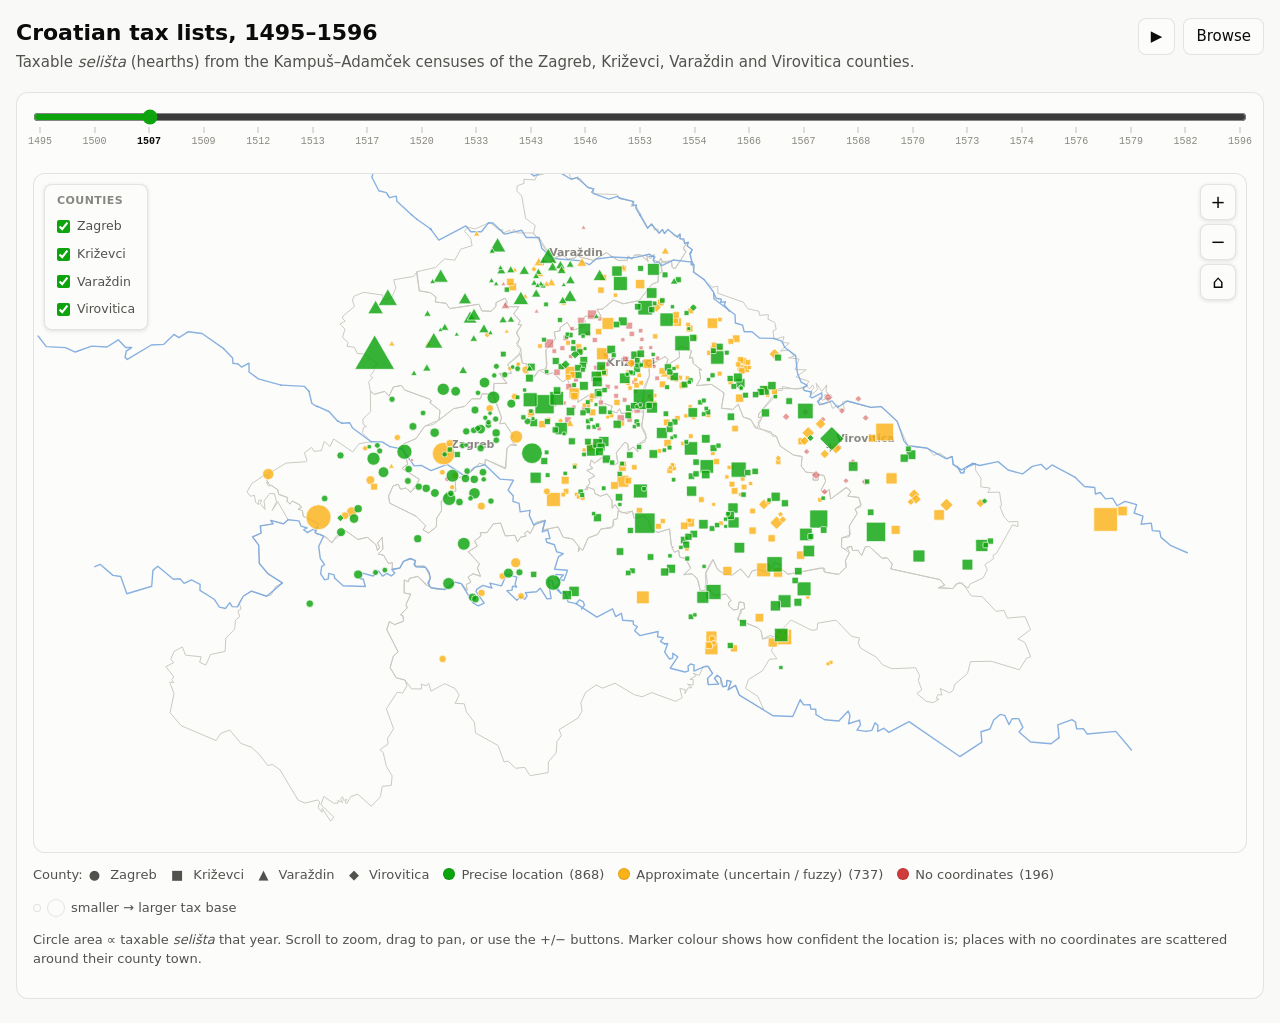
==== commit 80799308: "Locations" ====
--- a/web/index.html
+++ b/web/index.html
@@ -53,7 +53,7 @@
 
 <div class="tip" id="tip"></div>
 
-<script>const DATA = {"counties":{"4":{"name":"Zagreb","cap":[45.8144,15.978],"light":"#2a78d6","dark":"#3987e5"},"1":{"name":"Križevci","cap":[46.0246,16.546],"light":"#eb6834","dark":"#d95926"},"2":{"name":"Varaždin","cap":[46.3057,16.3366],"light":"#1baf7a","dark":"#199e70"},"3":{"name":"Virovitica","cap":[45.8319,17.3836],"light":"#eda100","dark":"#c98500"}},"places":[[1,",,,owcz","",2,46.3057,16.3701,2],[2,"Abbatia","Topusko",4,45.29315,15.97893,0],[3,"Abbatia (Opathowyna)","Dolac",4,45.81429,15.97724,0],[4,"Opathowyna, Kopam","Opatija",4,45.54417,15.9911,1],[5,"Achyna","Voćin",1,45.6167,17.55,0],[6,"Adamowcz","Haganj",1,45.91475,16.57872,1],[7,"Adamowcz","Adamovec",4,45.90445,16.16332,0],[8,"Adamowcz - Zowkowcz","Haganj",1,45.91475,16.57872,1],[9,"Ahmath","",1,46.0246,16.5591,2],[10,"Aladarocz","Korenovo",1,45.85858,16.81146,1],[11,"Aladaryowch - Mylethyncz","Miletinec",1,45.9333,16.7333,1],[12,"Alberthowyna","",1,46.03524,16.52927,2],[13,"Alexandrocz","Repinec",1,45.94965,16.50532,1],[14,"Also Gerzencze","Donja Gračenica",1,45.56667,16.61667,0],[15,"Also Bakwa","Donja Bukovica",3,45.68566,17.8071,1],[16,"Chasma","Čazma",1,45.74837,16.6132,1],[17,"Also Izdencz","Donji Zdenci",1,45.58333,17.95,0],[18,"Also Jalsewycza","Čvrstec",1,46.00446,16.66388,1],[19,"Alsolomnycza","Donja Lomnica",4,45.71171,16.02059,0],[20,"Also Lomnycza, Koztanyewcz","Donja Lomnica, Kostanjevec",4,45.71171,16.02059,0],[21,"Also Soploncza","Gornja Stupčanica",1,45.6253,17.33756,0],[22,"Also Soproncha","Gornja Stupčanica",1,45.6253,17.33756,0],[23,"Also Thothwssewyna","Topolovac",1,45.46056,16.43583,0],[24,"Also Totusewyna","Topolovac",1,45.46056,16.43583,0],[25,"Wolawlya","Volavje",4,45.65506,15.60581,1],[26,"Also Zemche","Donje Svetačje",1,45.32,16.95,1],[27,"Also Ztobycza","Donja Stubica",4,45.98017,15.97224,0],[28,"Also Ztobycza cum pertinentiis, Jakowlya","Donja Stubica, Jakovlje",4,45.98017,15.97224,0],[29,"Andraswelgh","Dišnik",1,45.60768,16.87589,1],[30,"Antholocz - Ramyncz - Chernecz - Thremecz","Crnac",3,45.6927,17.9383,1],[31,"Apathowcz","Apatovec",1,46.14771,16.57263,0],[32,"Apporowcz","Oporovec",1,46.3319,16.675,1],[33,"Area Capitulari-vicus","Laška ulica (Zagreb)",4,45.83644,16.04267,1],[34,"Athak","Otok",1,45.79342,16.58815,0],[35,"Othok","Samoborski Otok",4,45.83727,15.73197,0],[36,"Athak, Themerye","Otok",1,45.79342,16.58815,0],[37,"Athak,Tamerye, Kamarchya","Otok, Demerje",1,45.79342,16.58815,1],[38,"Atthak Zenth Ilona apud Zamobor","Sveta Jelena Samoborska",4,45.802,15.711,1],[39,"Bapcha","Črnkovec",4,45.75064,16.11976,1],[40,"Babyncz","Babinec",2,46.37184,16.10944,0],[41,"Babynschyna","Babinac Ivanski",1,45.74959,16.81207,0],[42,"Babynschyna  Koren","Babinac Ivanski",1,45.74959,16.81207,0],[43,"Bachyn","Ploščica",1,45.76163,16.88549,0],[44,"Baganoz","Badljevina",1,45.51322,17.19246,1],[45,"Bagenowcz","Badljevina",1,45.51322,17.19246,1],[46,"Bahonyn","Zvekovac",1,45.81946,16.50096,1],[47,"Wakegh","Bukvik kod Velike Trnovitice",1,45.68685,16.95805,1],[48,"Bakolcza","Donja Bukovica",1,45.66,17.76694,0],[49,"Bakolcza Zygeth","Donja Bukovica",1,45.66,17.76694,0],[50,"Bakowcza","Mali Bukovec",1,46.2857,16.7383,0],[51,"Bakwa","Špišić Bukovica",3,45.85785,17.30118,0],[52,"Bancz","Baničevec",1,45.9209,16.2929,1],[53,"Banowch","Gorica Miholečka",1,46.05406,16.42532,1],[54,"Banowch","Gorica Miholečka",1,46.05406,16.42532,1],[55,"Banowcz  Gorycza","Gorica Miholečka",1,46.05406,16.42532,0],[56,"Banthusovcz","Bolč",1,45.89085,16.67631,0],[57,"Bara ad Belam","Čaglić",1,45.38665,17.15704,1],[58,"Barachka","Banje Selo",4,45.59944,15.87909,1],[59,"Baraczka","Banje Selo",4,45.59944,15.87909,1],[60,"Baranowcz","",1,46.00434,16.54856,2],[61,"Barowcz","",1,46.0437,16.56709,2],[62,"Barswelge","",1,46.01985,16.5073,2],[63,"Barychewo","",4,45.8144,16.01867,2],[64,"Batyna","Oštrc",2,46.1664,16.0845,1],[65,"Bedenycza","Bedenica",4,46.03263,16.24324,0],[66,"Bedenycza, Felsew Ztobicza","Bedenica, Gornja Stubica",4,46.03263,16.24324,0],[67,"Bedenye","",1,46.00841,16.58266,2],[68,"Bedowcz","Klokočevac",1,45.91787,16.78393,1],[69,"Bedna","Petar Ludbreški",1,46.24806,16.69,1],[70,"Bednye","Kapela",1,45.98971,16.84437,1],[71,"Bednye cum pertinentiis","Kapela",1,45.98971,16.84437,1],[72,"Bednye seu Bukoucz","Kapela",1,45.98971,16.84437,1],[73,"Bednye seu Bwkowcz","Kapela",1,45.98971,16.84437,1],[74,"Bedwdnycze","Bedenica",4,46.03263,16.24324,0],[75,"Bekethyncz","Beketinec",1,46.01392,16.43677,1],[76,"Bela","Bijela",1,45.56276,17.29032,0],[77,"Bela","Bela",2,46.20742,16.25522,0],[78,"Bwssyn","Bela, Ivanec",2,46.20742,16.25522,1],[79,"Lepaglawa","Lepoglava",2,46.20737,16.05145,0],[80,"Bela, Threm","Bela",2,46.20742,16.25522,1],[81,"Belowarcz","Bjelovar",1,45.90645,16.82612,1],[82,"Belcheucz","Grabrić",1,45.90081,16.50575,0],[83,"Belchowcz","",1,46.05627,16.53374,2],[84,"Belcz","Bolč",1,45.89085,16.67631,0],[85,"Belecz","Belec",2,46.13177,16.1205,0],[86,"Belosowcz","Čepelovac",1,45.99497,17.04252,0],[87,"Belethyncz","Beletinec",2,46.22208,16.31108,0],[88,"Belozlawcz","Beloslavec",4,46.0351,16.22041,0],[89,"Belkolcz","Jalkovec (?)",2,46.27806,16.31889,1],[90,"Belkowcz","Grabrić",1,45.90081,16.50575,0],[91,"Bellyanowcz","Belanovo selo",1,46.22,16.6,1],[92,"Belwdowyna","Đurđevac",1,46.04105,17.06786,1],[93,"Belywdowcz","Đurđevac",1,46.04105,17.06786,0],[94,"Zobkethyncz","Đurđevac",1,46.04105,17.06786,1],[95,"Benedicowcz","Beketinec",1,46.01392,16.43677,1],[96,"Benedikowcz","Bršljanica",1,45.58279,16.85193,0],[97,"Benkowcz","Ladislavec",2,46.10861,16.0628,1],[98,"Berdekowcz ad Belam","Čaglić",1,45.38665,17.15704,1],[99,"Zomzedwara-castrum Berdowcz","Brdovec",4,45.86927,15.76228,0],[100,"Beregi","",1,45.99334,16.52262,2],[101,"Berethyncz","Beretinec",2,46.25014,16.30364,0],[102,"Beryzlawcz","Berislavec",4,45.97128,16.26628,1],[103,"Berkyssewyna","Brkiševina",4,45.44571,16.08966,0],[104,"Berkwssewyna Pokwpya ad Thopozka-cum pertinentiis","Berkuševina",4,45.293,15.97,1],[105,"Bersancz ad Kaproncza","Brežanec",1,46.1502,16.83809,0],[106,"Berschanowcz","Bršljanica",1,45.58279,16.85193,0],[107,"Bersthanowcz cum pertinentiis","Bršljanica",1,45.58279,16.85193,1],[108,"Bersthianoucz","Bršljanica",1,45.58279,16.85193,0],[109,"Berywoy cum Zenth Iwan","Garešnica",1,45.63617,16.86174,1],[110,"Beryzlaucz - Kalynye","Berislavec",4,45.97128,16.26628,1],[111,"Berzewcz-provincia inferior","Brezovica Gradina",1,45.8665,17.55807,1],[112,"Berzewcze","Brezovica Gradina",1,45.8665,17.55807,0],[113,"Berzyncz","",1,46.03746,16.59673,2],[114,"Besenowcz","Rovišće",1,45.94611,16.73173,1],[115,"Bethowcz","",3,45.8319,17.4129,2],[116,"Bezchyanowcz","Velike Sesvete",1,46.05244,16.67268,1],[117,"Bigzaagh","Božjakovina",4,45.81723,16.29566,1],[118,"Bikzaad","Bisag",4,46.03333,16.28333,1],[119,"Varasd","Varaždin",2,46.30796,16.33782,0],[120,"Byskwpcz","Biškupec",4,45.96155,16.23252,1],[121,"Byztra","Bistra",4,45.89753,15.87947,0],[122,"Blacha","",1,46.03973,16.49322,2],[123,"Blagay","Blagaj kod Svetog Petra Orehovca",1,46.10345,16.50703,1],[124,"Blagay Glogowy","Blagaj-Glogovica kod Kutine",1,45.4831,16.77559,1],[125,"Blagwsa","Blaguša",4,45.89622,16.13713,0],[126,"Blagwssa, Symonchewcz","Blaguša, Šimunčevec",4,45.89622,16.13713,0],[127,"Blasew Werh","Haganj kod Žabna",1,45.91475,16.57872,1],[128,"Blasewerh ad Achyna","Voćin",1,45.6167,17.55,1],[129,"Blasewwerh-ad Achynam","Voćin",1,45.6167,17.55,1],[130,"Blaskoucz - Glavnycza","Glavnica",4,45.93151,16.14174,1],[131,"Blaskowcz - Glawnycza","Glavnica",4,45.93151,16.14174,1],[132,"Blathnycza","Blatnica",4,45.51341,15.72524,0],[133,"Blathno, Remethinczy, Lwka*","Blato",4,45.76357,15.92426,1],[134,"Blyzna","Bliznec",4,45.80971,16.02586,0],[135,"Bliznafew","Velike Sesvete",1,46.05244,16.67268,0],[136,"Blyzna, Remethyncz","Bliznec",4,45.80971,16.02586,1],[137,"Bobowycza","Bobovica",4,45.83084,15.71423,0],[138,"Bobowycza  Kapolna","Kapela Ravenska",1,46.02829,16.42896,0],[139,"Bobowycza  Kapolna  Othok  Jemryhowcz","Kapela Ravenska",1,46.02829,16.42896,0],[140,"Bothyncz","Botinec",4,45.75469,15.93604,0],[141,"Bogacho","Bogačevo",1,46.08562,16.43325,0],[142,"Bolch","Bolč",1,45.89085,16.67631,0],[143,"Bolethyno","Kloštar Podravski",1,45.97369,17.16633,1],[148,"Bonowk","Kloštar Podravski",1,45.97369,17.16633,1],[149,"Borchecz in pertinentiis Zomzedwara","Borčec",4,45.82919,15.88801,0],[150,"Borsowcz","Galovec",1,46.06973,16.19118,0],[151,"Borkowcz","Borkovec",2,46.10806,16.0835,0],[152,"Borcz ad Topozka (predium)","Topusko",4,45.29315,15.97893,1],[153,"Borowe","Borovljani",1,46.10772,16.89046,0],[154,"Myrkowcz","Mirkovec",2,46.03194,16.28694,0],[155,"Borychewcz - Marthyndoll","Boričevec",2,46.19856,16.41135,1],[156,"Bosyako","Božjakovina",4,45.81723,16.29566,0],[157,"Bothcafeld","Mikleuška",1,45.55273,16.72795,0],[158,"Bothezyncz","Botinac",1,45.99967,16.86127,0],[159,"Bwthkafeld","Patkovac",1,45.8539,16.9294,0],[160,"Bothowcz","Botovo",3,46.21968,16.91926,0],[161,"Bothyncz","Botinac",1,45.99967,16.86127,0],[162,"Bothynowcz","Botinovec",1,46.20632,16.77074,0],[163,"Bozyas","Bezje",1,46.093,16.96,1],[164,"Bradechyna ad Garych","Gornja Garešnica",1,45.65497,16.81305,1],[165,"Bradna","Bradna",1,46.07051,16.69229,0],[166,"Bradna inferior","Bradna",1,46.07051,16.69229,1],[167,"Bragasowcz","",1,45.98685,16.57144,2],[168,"Brakwnowcz","Brekunjevec",4,45.918,16.165,0],[169,"Bregchewcz","Brčevec",1,45.86636,16.41271,0],[170,"Breschyna","Čvrstec",1,46.00446,16.66388,1],[171,"Bresnycze","Breznica",1,45.74507,17.51756,0],[172,"Bresnycza-ad Achynam","Breznica",1,45.74507,17.51756,1],[173,"Bresowcz","Breza",1,45.87961,16.72356,0],[174,"Brezowycza","Brezovica",4,45.72777,15.91007,0],[175,"Brestoycha","Kobasičari",1,45.96143,16.81298,0],[176,"Brezewcze cum pertinentiis","Brezovica kod Virovitice",1,45.86322,17.55848,1],[177,"Brezowcz","Brezovec",1,45.90867,16.26447,0],[178,"Brezoycha ad Nagh Kemlek","Brezovica Kalnička",1,46.142,16.456,1],[179,"Brezoycza","Brezovica",1,46.07523,17.07555,0],[180,"Brezt","",2,46.33278,16.29381,2],[181,"Brezth","Brest Pokupski",4,45.4532,16.25608,1],[182,"Brezthowcz - Dechyna","Brezovec",1,45.90867,16.26447,1],[183,"Brezthowcz - Dolina","Brezovec",1,45.90867,16.26447,1],[184,"Brezthye","Brest Pokupski",4,45.4532,16.25608,0],[185,"Brezyancz","Ilova kod Grubišnog Polja",3,45.69,17.15,1],[186,"Brezyna","Čaklovac",1,45.45308,17.28477,1],[187,"Brezyna - Chakowcz","Čaklovac",1,45.45308,17.28477,1],[188,"Brokwnowcz","Brekunjevec",4,45.918,16.165,1],[189,"Brokunoucz - Adamovcz","Brekunjevec",4,45.918,16.165,1],[190,"Brokwnyowcz, Glawnycza","Brokunjovec, Glavnica",4,45.93151,16.14174,0],[191,"Brysnyak","",1,46.06622,16.5648,2],[192,"Bryzthno","Gornja Bistra",4,45.91982,15.89864,0],[193,"Bwdrowcz","Gudovec",1,45.88114,16.78464,0],[194,"Budyndol, Pomperoucz, Hansevcz","Budinščina, Pomnerovac",2,46.12691,16.20376,1],[195,"Bukovcz","Zvonik",1,45.89837,16.63651,0],[196,"Bwschyncz","Buščinec",1,45.8824,16.67234,0],[197,"Bwdyslwcz","Budislavec",2,46.28,16.235,1],[198,"Bwdnak","Sesvete",1,45.696,17.03,0],[199,"Bwdrowcz","Budrovac",3,45.98463,17.05671,0],[200,"Bwdyndoll","Budinščina - Pomnerovac",2,46.12691,16.20376,1],[201,"Bwdyndol - Hansewcz","Budinščina - Pomnerovac",2,46.12691,16.20376,1],[202,"Bwdyndol - Hansewcz - Pomperowcz","Budinščina - Pomnerovac",2,46.12691,16.20376,1],[203,"Bwdyndoll","Budinščina - Pomnerovac",2,46.12691,16.20376,1],[204,"Dymythrowcz","Gradec",2,45.92291,16.48957,1],[205,"Bwkowcz, Zelyna","Bukovec, Zelina",4,45.71041,15.82029,0],[206,"Bwkowschak","Bukovšćak",4,45.90555,15.8017,0],[207,"Bwsowcz","Virovitica",3,45.83314,17.38534,1],[208,"Bwssocz","Virovitica",3,45.83314,17.38534,1],[209,"Bwssowcz","Virovitica",3,45.83314,17.38534,1],[210,"Bwsthincz","Bušić",1,45.8137,16.02379,0],[211,"Bwzyn, Odra","Buzin, Odra",4,45.74987,15.99532,0],[212,"Bwyancz","Paruževac",1,45.83503,16.49799,1],[213,"Bwyowcz","Bujovac",1,45.59283,17.22376,1],[214,"Byenyk","Pobjenik",1,45.70489,16.61315,0],[215,"Byenyk ad Topozka (predium)","Topusko",4,45.29315,15.97893,1],[216,"Bygzaad","Bisag",4,46.03333,16.28333,1],[217,"Bykzad","Bisag",1,46.03333,16.28333,0],[218,"Bygzad","Bisag",4,46.03333,16.28333,1],[219,"Bygzad-citra Lonyam","Bisag",4,46.03333,16.28333,1],[220,"Bykalla","Korenovo",1,45.85858,16.81146,0],[221,"Bykchelethincz","Hampovica",1,46.01568,16.95408,0],[222,"Bykszad","Bisag",4,46.03333,16.28333,1],[223,"Bykzad","Bisag",4,46.03333,16.28333,1],[224,"Bykzad, Wyhel","Bisag, Novo Mjesto",1,46.03333,16.28333,0],[225,"Bynowcz","Čepelovac",1,45.99497,17.04252,0],[226,"Byskwpcz","Biskupec",2,46.2857,16.33548,0],[227,"Byskwpecz","Biškupec",2,46.2857,16.33548,0],[228,"Byztrycza","Bistrica",4,45.99721,16.12274,0],[229,"Byzkelethycz","",1,46.0018,16.48933,2],[230,"Camarcha","Novigrad Podravski",1,46.07575,16.94978,0],[231,"Camarcha - Thwlowa","Novigrad Podravski",1,46.07575,16.94978,1],[232,"Campus","",1,46.01445,16.61248,2],[233,"Campus","Jakuševec",1,45.75775,16.01926,1],[234,"Capella","Stara Kapela",1,45.89095,16.60632,0],[235,"Cappela Kelyanowcz","Kapela Podravska",1,46.27787,16.69298,1],[236,"Chapalowcz","Čepelovac",1,45.99497,17.04252,0],[237,"Czargowcz","Poljana",2,46.27,16.31806,1],[238,"Karlowcz","Karlovec Ludbreški",1,46.28769,16.62878,1],[239,"Chereborda","Cerovo brdo (Vojakovački Osijek)",1,46.12703,16.53864,1],[240,"Cherztwecz","Čvrstec",1,46.00446,16.66388,0],[241,"Chakowcz","Čaklovac",1,45.45308,17.28477,0],[242,"Chakowcz - Brezyna","Čaklovac",1,45.45308,17.28477,1],[243,"Chaktornya","Čaklovac",1,45.45308,17.28477,0],[244,"Chalyncz","Čalinec",2,46.28906,16.18063,0],[245,"Chyanyo","Čanjevo",1,46.10639,16.33944,0],[246,"Chanyo, Prezeka, Rauen","Čanjevo",1,46.10639,16.33944,1],[247,"Czargowcz","Poljana",2,46.27,16.31806,1],[248,"Charzyncz","",1,46.06467,16.50543,2],[249,"Chazarwara","Cesargrad",2,46.06013,15.72227,0],[250,"Chebenowcz","Cepidlak",1,45.9751,16.69139,0],[251,"Chehowyna ad portionem","",1,45.97438,16.53663,2],[252,"Czekno","Bršljanica",1,45.58279,16.85193,0],[253,"Chelowechky","",2,46.25414,16.34315,2],[254,"Chelycze","Gornji Tkalec",1,45.9705,16.4497,1],[255,"Chemernicha","Čemernica Lonjska",1,45.76586,16.41688,0],[256,"Cherbyncz","Štefanec (okolica)",2,46.25611,16.43611,1],[257,"Cheperlyncz, Stefancz","Štefanec, Otok",2,46.25611,16.43611,1],[258,"Zenth Berthalam","Bartolovec",2,46.29709,16.43515,0],[259,"Cherbenye - Lwkawecz","Lukavec",1,46.24292,16.21529,1],[260,"Cherchan ad Gemlech","Graberje Ivaničko",1,45.71016,16.4712,1],[261,"Cheresnye","Vidovec",2,46.28333,16.23333,1],[262,"Cheresnye","Vidovec",2,46.28333,16.23333,1],[263,"Cheresnyo - Wydowcz","Vidovec",2,46.28333,16.23333,1],[264,"Chernkowcz","Črnkovec",4,45.75064,16.11976,0],[265,"Chernacz","",3,45.85578,17.34618,2],[266,"Chernareca","Hercegovac",1,45.65536,17.00908,1],[267,"Chernareka","Hercegovac",1,45.65536,17.00908,0],[268,"Chernchan ad Gemlecz","Graberje Ivaničko",1,45.71016,16.4712,1],[269,"Chernecz","Crnac",3,45.6927,17.9383,0],[270,"Cherneleucz - Toplychycza","Toplica",4,45.2943,15.9707,1],[271,"Chernesoucz","Črnčevec",1,46.08802,16.46647,1],[272,"Chernkowcz, Schytaryo","Črnkovec, Ščitarjevo",4,45.75064,16.11976,0],[273,"Chernomercz","Črnomerec",4,45.81564,15.93616,0],[274,"Chernossowcz","",1,46.05827,16.60354,2],[275,"Chernylewch, Thoplychycha","Toplica",4,45.2943,15.9707,1],[276,"Chernylno","",4,45.84757,15.92606,2],[277,"Chero berdo","Cerovo brdo",1,46.12703,16.53864,0],[278,"Cherowoberdo","Cerovo brdo",1,46.12703,16.53864,0],[279,"Cherwylno","Strezojevo",4,45.52716,16.03765,1],[280,"Cherztwecz Zenth Pether","Sveti Petar Čvrstec",1,46.00446,16.66388,0],[281,"Cheztylowcz","Čestilovec",1,46.178,16.76,1],[282,"Chethertekhel","Četvrtkovac",1,45.58333,17.23333,0],[283,"Chezmycza Zenth Iwan","",1,46.02682,16.46857,2],[284,"Cnesancz","Maglenca",1,45.92117,16.93201,0],[285,"Chorgowcz","Cargovec (?)",2,46.285,16.26806,1],[286,"Chowcowyna","",1,45.98558,16.60248,2],[287,"Chowkowyna","",1,46.08134,16.54222,2],[288,"Chrechancz","Črečan",4,45.9778,16.26047,0],[289,"Chremysthe","Cremušina",1,45.79455,17.19377,0],[290,"Chernchan ad Gemlecz","Graberje Ivaničko",1,45.71016,16.4712,1],[291,"Chresnevo - Obres","Sveti Ilija",2,46.24573,16.32235,0],[292,"Chresno","Crešnjevica",1,45.92001,17.1467,0],[293,"Christalocz","Kreštelovac",1,45.57654,17.052,0],[294,"Chrysthalowcz-cum provincia et pertinentiis","Kreštelovac",1,45.57654,17.052,1],[295,"Chwcher","Čučerje",4,45.87289,16.05601,0],[296,"Chwchwwachincz","",1,45.97989,16.49226,2],[297,"Chwdowcz","Sudovec i Vinarec",1,46.10583,16.36305,1],[298,"Chwdowcz, Wynarcz","Sudovec i Vinarec",1,46.10583,16.36305,0],[299,"Chwthenya","Kutina",1,45.51869,16.79114,0],[300,"Chyglana","Mala Ciglena",1,45.89342,16.94122,0],[301,"Cyglena","Dulepska",1,45.89455,16.34264,0],[302,"Chygleno","Dulepska",1,45.89455,16.34264,0],[303,"Chystho Hrastye","",3,45.78643,17.38933,2],[304,"Chystho Hrazthya","",3,45.87476,17.43076,2],[305,"Chyztahrazthya","",3,45.82123,17.29706,2],[306,"Czyrquena","Cirkvena",1,45.93512,16.65808,0],[307,"Civitas Montis Grecensis Zagrabiensis","Zagreb - Grič",4,45.81623,15.9736,1],[308,"Clobwk - Jalsewcz - Zenth Iwan","Čvrstec",1,46.00446,16.66388,1],[309,"Klokochowcz","Klokočevec",1,45.83367,15.70247,0],[310,"Clwch","Lipovac Lonjski",1,45.78194,16.45111,0],[311,"Conthowcz","Grubišno Polje",1,45.70219,17.17224,0],[312,"Copathowcz","Gornja Kovačica",1,45.771,17.10934,0],[313,"Copozowcz","Čazma",1,45.74837,16.6132,0],[314,"Corbowa","Grbavac",1,45.71135,17.10149,0],[315,"Coren","Korenovo",1,45.85858,16.81146,0],[316,"Coren - Zdela","Korenovo",1,45.85858,16.81146,1],[317,"Coroska","Koruška",1,46.01979,16.53092,0],[318,"Omnii Sancti in Prodauiz","Virje",1,46.06719,16.98869,1],[319,"Cothnyak","Kutnjak",1,46.2717,16.78079,1],[320,"Coznethyno","Mučna",1,46.06893,16.73759,0],[321,"Koznycza","Kosnica",4,45.7506,16.08537,0],[322,"Coztanowcz","Kostanjevac",1,46.0049,16.93915,0],[323,"Kozthel","Kostel",2,46.18398,15.72562,0],[324,"Crachowcz","Čret Bisaški (okolica)",1,46.05351,16.30056,1],[325,"Krapyna","Krapina",2,46.09832,15.93774,0],[326,"Craschych, Wywodyna","Krašić",4,45.65409,15.51746,1],[327,"Crassulcz","Krasovec (?)",2,46.22306,16.12,1],[328,"Crawaryna","Grahovljani",1,45.49298,17.25528,0],[329,"Crawarzka","Kravarsko",4,45.5865,16.04719,0],[330,"Crawloch","",1,46.03255,16.63113,2],[331,"Crethyn in Dobrachwcha","Dobra Kuća",1,45.61031,17.29438,1],[332,"Crisium","Križevci",1,46.02474,16.54578,0],[333,"Crisium-civitas taxa 500 fl","Križevci",4,46.0247,16.546,0],[334,"Crisium-civitas inferior","Križevci (inf.)",1,46.02474,16.54578,0],[335,"Crisium-civitas superior","Križevci (sup.)",1,46.02474,16.54578,0],[336,"Crisnychya ad Galgoycza","Rasinja",1,46.188,16.70853,1],[337,"Crisowlyan","Križovljan",1,46.26443,16.55595,1],[338,"Crysancz","Križanec",2,46.24518,16.3427,1],[339,"Crysthesawcz-ad Galgowcz","",1,46.05945,16.47387,2],[340,"Cryznychycha-ad Zenthywan dicata","",1,45.96377,16.56571,2],[341,"Cwlpowcz","",1,46.07984,16.59159,2],[342,"Czargowcz","Poljana",2,46.27,16.31806,1],[343,"Czargowcz","Poljana",2,46.27,16.31806,1],[344,"Czebowcz-Kos","Cebovac (Kos)",2,46.15306,16.025,1],[345,"Czerowycza Zentiwan","Đurđevac",1,46.04105,17.06786,1],[346,"Czerowycza Zenth Iwan ad Zenth Gergerwara","Đurđevac",1,46.04105,17.06786,1],[347,"Czerowycza ad Zenth Gerghwara","Đurđevac",1,46.04105,17.06786,1],[348,"Czerye","Cerje",4,45.82966,16.19147,0],[349,"Czome","",1,46.00486,16.45688,2],[350,"Czwethkowych","Cvetković",4,45.65076,15.64701,0],[351,"Czyglenycza","Ciglenica",2,46.3124,16.33295,0],[352,"Demerye","Demerje",4,45.73188,15.88288,0],[353,"Darnowcz","Drenovac",1,45.82653,15.99607,0],[354,"Darnocz cum pertinenciis","Slatinski Drenovac",1,45.55529,17.70651,0],[355,"Dorozlo Bakwa","Klokočevac",1,45.91787,16.78393,0],[356,"Dawch","",1,45.99683,16.63257,2],[357,"Deche","Dišnik",1,45.60768,16.87589,0],[358,"Declyna","Diklenica",1,45.96799,16.8609,0],[359,"Decze","Deča",3,46.07,17.18,1],[360,"Dedochay sub Pokwpye","Lijevi Degoj",4,45.47592,15.96212,1],[361,"Dercowcz","Dereza Čazmanska",1,45.75646,16.59982,0],[362,"Derkowcz","Dereza Čazmanska",1,45.75646,16.59982,0],[363,"Derze","Virovitica (imanje Derže)",3,45.83314,17.38534,1],[364,"Desnycze","Dišnik",1,45.60768,16.87589,0],[365,"Desowcz","",1,46.08682,16.5085,2],[366,"Deykowcz-de Waska","Vaška",1,45.81543,17.66625,1],[367,"Domagowych","Domagović",4,45.62872,15.638,0],[368,"Dimikowcz","Gradec",1,45.92291,16.48957,0],[369,"Dimitrowcz","Gradec",1,45.92291,16.48957,0],[370,"Districtus Capituli Zagrabiensis","Kaptol",4,45.81462,15.97847,0],[371,"Dobochecz","Tkalec",1,45.96273,16.45058,1],[372,"Dobowcz","Dubovec",1,46.00844,16.28657,0],[373,"Dobownyk","Virovitica",3,45.83314,17.38534,1],[374,"Dobowyna","",1,45.95999,16.51253,2],[375,"Dobowyo in Berzewcze","Brezovica kod Virovitice",1,45.86322,17.55848,1],[376,"Dobra Kuchya","Dobra Kuća",1,45.61031,17.29438,0],[377,"Dobrachwcha","Veliki Bastaji",1,45.64545,17.3261,1],[378,"Dobrawa","Dubrava Samoborska Zagrebačka Dubrava",4,45.80631,15.66992,0],[379,"Dobrawa ad Lythwuanych","Dubrava Samoborska Zagrebačka Dubrava",4,45.80631,15.66992,1],[380,"Dobrawa villa ad Lythwanych","Dubrava Samoborska Zagrebačka Dubrava",4,45.80631,15.66992,1],[381,"Dobrawycza","",2,46.3543,16.39054,2],[382,"Dobrokychya","Dobra Kuća",1,45.61031,17.29438,0],[383,"Dobrowa Czerzka","Dobrova",4,45.83806,16.54389,1],[384,"Dobrowych","Dobrouch",1,46.135,16.87,1],[385,"Dol","",4,45.75126,15.98595,2],[386,"Dolyane","Doljani Žumberački",4,45.71645,15.29143,1],[387,"Dolyan ad Belam","Čaglić",1,45.38665,17.15704,1],[388,"Dolyancz","Doljanec",1,45.99087,16.44932,0],[389,"Domankwsowcz","Veliki Grđevac",1,45.75156,17.04973,1],[390,"Dombrensi","Dubrava",1,45.8423,16.53493,1],[391,"Dombro","Dubrava",1,45.8423,16.53493,0],[392,"Dombro-oppidum - Gradecz","Dubrava",1,45.8423,16.53493,0],[393,"Dombro-provincia ad Sanctum Michaelem","Dubrava",1,45.8423,16.53493,1],[394,"Donadowcz","Ivanić-Grad",1,45.70568,16.39201,1],[395,"Dragalen","Jazavica kod Novske",1,45.3189,17.05846,1],[396,"Dragalyn ad Belam","Čaglić",1,45.38665,17.15704,1],[397,"Dragalyna","Jazavica",1,45.3189,17.05846,1],[398,"Draganychy","Draganići",4,45.75996,16.00598,0],[399,"Dragatyn","Draganec",1,45.78063,16.62532,1],[400,"Dragonoscz","Dragonožec",4,45.66107,15.94717,0],[401,"Dragowyna","",1,46.0571,16.63506,2],[402,"Dragowya ad Achynam","Voćin",1,45.6167,17.55,1],[403,"Drakcha","Graberje Ivaničko",1,45.71016,16.4712,0],[404,"Draschya","Graberje Ivaničko",1,45.71016,16.4712,0],[405,"Drascha ad Gemenecz","Graberje Ivaničko",1,45.71016,16.4712,1],[406,"Drascha ad Gemlech","Graberje Ivaničko",1,45.71016,16.4712,1],[407,"Draschyna ad Gemlecz","Graberje Ivaničko",1,45.71016,16.4712,1],[408,"Drasowch","Dijakovac",1,45.7006,17.3514,0],[409,"Drasewcz","Korenovo",1,45.85858,16.81146,0],[410,"Drasimercz","Draganec",1,45.78063,16.62532,0],[411,"Drawamelleke","Kloštar Podravski",1,45.97369,17.16633,0],[412,"Dremowa","Drenova",4,45.93323,16.17795,1],[413,"Drenowa","Drenova",4,45.93323,16.17795,0],[414,"Sebastyanowcz","Druškovec (?)",2,46.25611,16.14806,1],[415,"Drwskowcz","Druškovec",2,46.25611,16.14806,0],[416,"Dwbowcz","Dubovica",1,46.28802,16.69161,0],[417,"Dubouycza, Kapolna","Dubovica, Kapela",1,46.28802,16.69161,0],[418,"Dubrawa","Dubrava",4,45.83806,16.54389,1],[419,"Dwlyebzka","Dulepska",1,45.89455,16.34264,1],[420,"Dworany","Vranov Dol",4,45.725,15.6319,1],[421,"Dwbowecz","Dubovac",4,45.49444,15.53444,0],[422,"Dwbyno","",1,46.04271,16.44707,2],[423,"Dwgy Werh","Dugi vrh",1,46.07085,16.38208,0],[424,"Dwlepzka, Erdowcz","Dulepska, Erdovec",1,45.89455,16.34264,0],[425,"Dwmowcz","Dumovec",4,45.81129,16.16,0],[426,"Dworane","Malunje",4,45.69136,15.62628,1],[427,"Dworyancz","",1,45.96388,16.60223,2],[428,"Dworysche","Dvorišće",1,45.98478,16.60045,0],[429,"Dworyschye Superior","Dvorišće",4,45.82383,16.2759,0],[430,"Dworysche Superior","Dvorišće, Orehovec",4,45.82383,16.2759,0],[431,"Dworysche, Orehowcz","Dvorišće, Orehovec",1,45.98478,16.60045,0],[432,"Dwsycza","Dužica",4,45.53815,16.23645,0],[433,"Dyakowch","Diankovec",1,46.04132,16.48179,0],[434,"Dyanfelde","Dijankovec",1,46.03998,16.48155,0],[435,"Dyewsewcz","",1,46.09687,16.56389,2],[436,"Gymelchfeld","Dimičkovina",1,45.60041,17.16952,1],[437,"Ebres","Obrež",1,46.1183,16.4353,0],[438,"Ecclesia Zagrabiensis","Zagreb (Kaptol)",4,45.814,15.979,1],[439,"Eghywdowcz","Ježdovec",4,45.77668,15.84603,0],[440,"Egwdowcz - Chargowcz - Polyana","Poljana",2,46.27,16.31806,1],[441,"Egywdo-Charkowcz","Degidovec",2,45.86514,16.05488,1],[442,"Jemryhowcz","Imbriovec",1,46.25639,16.82164,0],[443,"Emryholcz","Imbriovec",2,46.25639,16.82164,0],[444,"Erdowcz","Erdovec",1,46.02983,16.48131,0],[445,"Erpenye","Mala/Velika Erpenja",2,46.095,15.785,1],[446,"Erwencze","Erwencze",1,45.39814,17.125,1],[447,"Fabyanowcz","Narta",1,45.8333,16.7885,0],[448,"Fabyanchewcz","Narta",1,45.8333,16.7885,0],[449,"Farcasovcz","Farkaševac",1,45.89227,16.62319,1],[450,"Farkadyn","Trema (okolica Čvrsteca)",1,45.99488,16.61335,1],[451,"Farkasowcz","Petrovina",1,45.5271,17.1602,1],[452,"Farkassowcz","Petrovina",1,45.5271,17.1602,1],[453,"Farkazowcz","",1,45.97902,16.46123,2],[454,"Felse Chezmyche","Botinac",1,45.99967,16.86127,0],[455,"Felse Izdencz","Zdenci",1,45.58776,17.9514,0],[456,"Felsew Zemche","Gornje Svetačje",1,45.35,16.95,1],[457,"Felsew Ztobycza","Gornja Stubica",4,45.97499,16.01752,0],[458,"Felseu Ztobycza, Lepa Vez","Gornja Stubica, Lepa Ves",4,45.97499,16.01752,0],[459,"Felsew Bakwa","Špišić Bukovica",1,45.8477,17.27824,1],[460,"Felsew Bakwa","Špišić Bukovica",3,45.85785,17.30118,1],[461,"Felsew Bakwa cum pertinentiis","Špišić Bukovica",3,45.85785,17.30118,1],[462,"Felwsew Krayachowcz","Novoseljani",1,45.89642,16.8741,1],[463,"Felsew Gerzencze","Gračenica",1,45.51497,16.65404,0],[464,"Felsew Pozawye Zablathye","Posavje Susedgradsko",4,45.82098,15.83079,1],[465,"Felsew Soploncza","Gornja Stupčanica",1,45.6253,17.33756,0],[466,"Felsew Totusewyna","Topolovac",1,45.46056,16.43583,0],[467,"Felsew Zthwbycza, Bedenycze","Gornja Stubica, Bedenica",4,45.97499,16.01752,0],[468,"Felsew Zthwbycza, Bosyako","Gornja Stubica, Božjakovina",4,45.97499,16.01752,0],[469,"Felso Czesmycze","Čazma",1,45.74837,16.6132,1],[470,"Ferkwlowcz","Frkuljevec Peršaveski",2,46.11944,16.0214,0],[471,"Feyerkew","Bijela Stijena",1,45.342,17.1937,1],[472,"Feyrkew-waywodatus cum pertinentiis","Bijela Stijena",1,45.342,17.1937,1],[473,"Filyphfalwa","Filipovec",1,46.145,16.865,1],[474,"Finthincz","Finčevec",1,46.09838,16.42734,1],[475,"Fodorowcz","Fodorovec",3,46.04066,16.41036,0],[476,"Fodrowcz","Fodorovec",1,46.04066,16.41036,0],[477,"Fodorowczy","Fodorovec",2,46.04066,16.41036,0],[478,"Foryanowcz","Prašćevac",1,45.91959,16.64991,1],[479,"Furmeghoch","",1,46.01836,16.65443,2],[480,"Fwka","Fuka",1,45.88634,16.52874,0],[481,"Fychowcz","Finčevec",1,46.09838,16.42734,0],[482,"Fyerky","Bijela Stijena",1,45.342,17.1937,1],[483,"Phylethyncz","Pavlin Kloštar",1,46.0073,16.82887,1],[484,"Fynchewcz","Finčevec",1,46.09838,16.42734,0],[485,"Galgoncza","Glogovnica",1,45.96719,16.52721,0],[486,"Galgowo","Galgovo",4,45.74369,15.74904,0],[487,"Galowchecz","Galovac",1,45.844,16.85246,1],[488,"Galowcz","Galovac",1,45.844,16.85246,0],[489,"Garazda","Garazda (kod Velikog Grđevca)",1,45.73333,17.03333,1],[490,"Garazdyncz","Veliki Grđevac",1,45.75156,17.04973,1],[491,"Gardowa","Grđevac",1,45.75156,17.04973,0],[492,"Garyghnycze","Garešnica",1,45.63617,16.86174,0],[493,"Gathalowcz","Gatalovec",1,45.712,17.056,1],[494,"Gothalowcz","Gotalovec",2,46.15669,16.21927,0],[495,"Gayancz","Gojanec",2,46.28806,16.30306,1],[496,"Gayancz, Nedelyancz","Gojanec, Nedeljanec",2,46.28806,16.30306,0],[497,"Gayanczy","Gojanec",1,46.2859,16.3029,1],[498,"Gedrocz","Gedrovec",1,46.138,16.88,1],[499,"Geramuczyak","Ratkovec - Grančar",2,46.11817,16.0847,1],[500,"Greben","Greben",4,45.76404,15.33416,1],[501,"Gerecz","Stari Gradec",1,45.9247,17.2925,0],[502,"Gerecz","Gradec (Zagreb)",4,45.81623,15.9736,0],[503,"Gerwasowcz","Grbaševec",1,46.21238,16.74533,1],[504,"Gerzencze","Gračenica",1,45.51497,16.65404,0],[505,"Gorycza","Gorica",4,45.43392,15.48565,0],[506,"Glagowo","Galgovo",4,45.74369,15.74904,0],[507,"Glaunycza Sanctae Trinitatis","Glavnica",4,45.93151,16.14174,1],[508,"Glawnycza","Glavnica",4,45.93151,16.14174,1],[509,"Globochecz","Globočec",4,46.01547,16.1582,0],[510,"Globochecz","Lipovčani",1,45.9856,16.78826,0],[511,"Globochecz - Polyana","Lipovčani",1,45.9856,16.78826,1],[512,"Glokosowcz - Mylethynch","Miletinec",1,45.9333,16.7333,1],[513,"Golgoncza, Kalecz","Glogovnica",1,45.96719,16.52721,1],[514,"Golyak- judicatus (Jazthrebarzka-castrum)","Jastrebarsko",4,45.67166,15.65039,1],[515,"Gorazdyncz","Veliki Grđevac",1,45.75156,17.04973,1],[516,"Gorbonokfew","Podgrađe",1,46.04105,17.06786,1],[517,"Gorbonok Drawamelleke","Kloštar Podravski",1,45.97369,17.16633,0],[518,"Gorbonwk-oppidum cum pertinentiis","Kloštar Podravski",1,45.97369,17.16633,0],[519,"Gorbowa","Grbavac",1,45.71135,17.10149,0],[520,"Goricza in episcopatu Zagrabiensi","",4,45.87392,16.04347,2],[521,"Gorycza","Gorica",1,46.22546,16.73205,0],[522,"Gorychan - Zbelye","Goričan",2,46.3846,16.67684,0],[523,"Gorycza","Gorica",3,46.22546,16.73205,0],[524,"Gorycza Maiori","Velika Gorica",4,45.69864,16.06964,1],[525,"Gorycza sive Pregrada","Goričanovec",2,46.18162,15.81215,1],[526,"Gorycza, Pleszo","Gorica, Pleso",4,45.43392,15.48565,0],[527,"Gotaleryancz","",1,46.08086,16.47105,2],[528,"Gotalowcz, Zawersye","Gotalovec, Završje",2,46.15669,16.21927,0],[529,"Gozthowychy","Gostović",1,45.92837,16.4445,1],[530,"Graberiancz","Dulepska",1,45.89455,16.34264,0],[531,"Graberya","Graberje Ivaničko",1,45.71016,16.4712,1],[532,"Graberye","Grabe",2,46.07471,16.0079,1],[533,"Grabrych","Grabrić",1,45.90081,16.50575,0],[534,"Grachan","Gračani",4,45.85485,15.9709,0],[535,"Grachina ad Garig","Gračani",1,45.85825,15.97408,0],[536,"Grachyna","Gračina",1,45.97802,16.5603,0],[537,"Gradacz","Gradec",1,45.92291,16.48957,1],[538,"Gradacz Jampnycza","Gradec Pokupski",4,45.54791,15.86951,1],[539,"Gradchyna ad Garych","Gornja Garešnica",1,45.65497,16.81305,1],[540,"Gradecz","Gradec",1,45.92291,16.48957,0],[541,"Gradysche","Bršljanica",1,45.58279,16.85193,0],[542,"Gragena","Vojakovac",1,46.06688,16.59369,0],[543,"Gragyan","Gradna",4,45.82308,15.7406,0],[544,"Gramchoucz","Stare Plavnice",1,45.89403,16.80838,0],[545,"Grayan","Čvrstec",1,46.00446,16.66388,1],[546,"Grebenna","Grebeno",1,45.725,17.085,1],[547,"Greda","Greda",1,45.1746,17.8435,1],[548,"Gredakowcz ad Gemnecz","Bosiljevo Čazmansko",1,45.74134,16.57583,1],[549,"Gredycze, Zabok","Gubaševo, Zabok",2,46.01987,15.8657,0],[550,"Gregorchyncz","Virje",1,46.06719,16.98869,0],[551,"Gregorowcz","Gregurovec",1,46.02979,16.44984,0],[552,"Gregorowcz","Gregurovec",2,46.15548,15.98955,0],[553,"Gregoryancz - Dorozlawcz - Camarcha","Novigrad Podravski",1,46.07575,16.94978,1],[554,"Gregwrowcz ad Nagh Kemlek","Gregurovec",1,46.02979,16.44984,1],[555,"Gregoryowcz - Zaywsawcz","Grginac",1,45.91465,16.89856,1],[556,"Gregsynch","Mučna",1,46.06893,16.73759,0],[557,"Gregwrowcz, Toplycza, Oskowcz","Gregurovec",2,46.15548,15.98955,1],[558,"Grekzynchk","Mučna",1,46.06893,16.73759,0],[559,"Grexyncz","Mučna",1,46.06893,16.73759,0],[560,"Grobosincz","Grubišno Polje",1,45.70219,17.17224,0],[561,"Grymoucz","",1,45.94689,16.54655,2],[562,"Grysnyak","",1,46.08294,16.62222,2],[563,"Gubassewo, Martyncze","Gubaševo, Martinec",2,46.01987,15.8657,0],[564,"Gwbassewo, Prozenyk","Gubaševo, Prosenik",2,46.01987,15.8657,0],[565,"Gwnnyak","Gunjak",1,46.02074,16.64943,0],[566,"Gwrgewcz","Graberje Ivaničko",1,45.71016,16.4712,0],[567,"Gwbassewo","Gubaševo",2,46.01987,15.8657,0],[568,"Gwdowcz","Gudovac",1,45.88114,16.78464,0],[569,"Gwdowcz cum pertinentis","Gudovac",1,45.88114,16.78464,0],[570,"Gwrsincz","Mučna",1,46.06893,16.73759,1],[571,"Gywgancz","Kaniška Iva",1,45.52893,16.92306,0],[572,"Gywrethyncz","Đuretinec",1,46.28111,16.21889,1],[573,"Gywrkethyncz","",2,46.29361,16.23762,2],[574,"Gywrynowcz","",1,46.01723,16.43155,2],[575,"Habyanowcz","Habjanovac",1,45.87822,16.55004,0],[576,"Hegen","Haganj",1,45.91475,16.57872,0],[577,"Halehosowcz","Pavlin Kloštar",1,46.0073,16.82887,0],[578,"Hathko","Hotko",1,45.75156,17.04973,1],[579,"Hothko Zenth Myhal","Hotko",1,45.75156,17.04973,1],[580,"Haznarcz","Sudovec",1,46.10583,16.36305,0],[581,"Haznarcz - Turkoucz","Sudovec",1,46.10583,16.36305,0],[582,"Hedrihowcz","Pavlin Kloštar",1,46.0073,16.82887,1],[583,"Hedryhowcz","",1,45.97573,16.63874,2],[584,"Hemowcz","Đurđic",1,46.00276,16.58469,0],[585,"Herbothowcz","Fuka",1,45.88634,16.52874,0],[586,"Herbolthya","Veliki Poganac",1,46.14905,16.61519,0],[587,"Herborthya","Veliki Poganac",1,46.14905,16.61519,0],[588,"Hercowcz","",1,46.10513,16.5249,2],[589,"Herysynch","Herešin",1,46.17694,16.86658,1],[590,"Herethyncz","Galovac",1,45.844,16.85246,0],[591,"Hergowicza Pwzta Dwsa","Dužica",4,45.53815,16.23645,0],[592,"Herpenye","Mala/Velika Erpenja",2,46.095,15.785,1],[593,"Heryowcz","",1,45.95447,16.48244,2],[594,"Herzowa","Hrsovo",1,45.9383,16.68504,0],[595,"Hewiz","Četvrtkovac",1,45.58333,17.23333,1],[596,"Hom","Hum",1,45.66665,17.53055,0],[597,"Hom","Hum",4,45.81154,15.59749,0],[598,"Horeowcz","Gračenica",1,45.51497,16.65404,0],[599,"Horzowa","Hrsovo",1,45.9383,16.68504,0],[600,"Hothko","Hotko",1,45.75156,17.04973,0],[601,"Hothnya Zenth Pal","Stari Pavljani",1,45.86058,16.87469,0],[602,"Hothowa","Begovača",1,45.66495,16.8651,0],[603,"Hothowo","Đurđevac",1,46.04105,17.06786,1],[604,"Howano","Koprivnica",1,46.16725,16.81022,1],[605,"Hozywfalw","",1,46.04676,16.66247,2],[606,"Hraschyna","Hrašće",4,45.73061,16.00488,1],[607,"Hraschan","Raščani",1,46.02074,16.64943,0],[608,"Hraschyna ad Greben cum pertinentiis","Hrašćina",4,46.11043,16.22727,1],[609,"Hrasthan","Rašćani",1,46.02074,16.64943,1],[610,"Hrazthye","Hrašće Turopoljsko",4,45.73061,16.00488,0],[611,"Hrastina","Hrastina",1,45.90611,15.73611,1],[612,"Hrastovica cum pertinentiis","Hrastovica",4,45.39876,16.27174,1],[613,"Hrazthyna","Hraštje",1,45.97824,16.26886,0],[614,"Hrebyncz","Hrebinec",4,45.84087,16.26027,0],[615,"Hrelychy","Hrelić",4,45.76827,16.0169,0],[616,"Hromchovcz","Svinjarec",1,45.80226,16.56701,1],[617,"Hromkowcz","Stare Plavnice",1,45.89403,16.80838,0],[618,"Hrwsowcz","Ruševac",1,46.03167,16.67867,0],[619,"Hrustopecowyna","",1,46.06333,16.4373,2],[620,"Hrwssowcz","Hruševac kod Topuskog",4,45.293,15.97,1],[621,"Hrwskopekowyna","",1,45.94415,16.58896,2],[622,"Hwdy Bythek","Hudi Bitek",4,45.70972,15.89589,0],[623,"Hwethincz","",1,46.10496,16.59311,2],[624,"Hwywaros","",1,45.98704,16.43185,2],[625,"Hwzarcz","Husarec",1,45.96904,16.53996,0],[626,"Hwzarcz Zenthywan","Sveti Ivan Žabno",1,45.94648,16.60559,1],[627,"Hyzdencz","Zdenci",1,45.58776,17.9514,0],[628,"Ilowa","Ilova kod Grubišnog Polja",3,45.69,17.15,1],[629,"Ilowa cum pertinentiis","Ilova kod Grubišnog Polja",3,45.69,17.15,1],[630,"Inferior Lwkawcz","Lukavec Turopoljski",4,45.70111,15.99362,0],[631,"Lwkavacz, Kozthanyewcz","Lukavec, Kostanjevec",4,45.70111,15.99362,0],[632,"Inferior Lwkawcz, Obres","Lukavec, Obrež",4,45.70111,15.99362,0],[633,"Lwkawecz","Lukavec",4,45.70111,15.99362,0],[634,"Inferior Opathyncz","Opatinec",1,45.71726,16.3718,1],[635,"Inferior Vaska","Vaška",1,45.81543,17.66625,0],[636,"Inoskowcz - Foryanowcz","Prašćevac",1,45.91959,16.64991,1],[637,"Insula","Otok kod Vrbovca",2,45.89,16.43,1],[638,"Iwanusowcz","Sredice",1,46.085,16.97,0],[639,"Isanowcz","Hižanovec",1,46.11375,16.42179,0],[640,"Ista parte Zawe (s ove strane Save)","",4,45.79959,15.85785,2],[641,"Iwancz","Ivanec",1,46.07593,16.56877,0],[642,"Iwanych","Ivanić-Grad",1,45.70568,16.39201,1],[643,"Iwanych-oppidum cum pertinentiis","Lupoglav",1,45.7971,16.34048,1],[644,"Iwelowcz","Veliki Grđevac",1,45.75156,17.04973,1],[645,"Iwilovcz","",1,45.99848,16.668,2],[646,"Izdencz","Zdenci",1,45.58776,17.9514,0],[647,"Jacopowcz","Jakopovac",1,46.02385,16.7882,0],[648,"Jacupelcz","Lipovljani",1,45.40287,16.88256,0],[649,"Jacupelcz","Jakopovac (Zrinski Topolovac)",2,46.02385,16.7882,1],[650,"Jagwstanowcz","Augustanovec",4,45.47486,15.93831,0],[651,"Jegywdowcz","Ježdovec",4,45.77668,15.84603,0],[652,"Jakopowcz","Rovišće",1,45.94611,16.73173,1],[653,"Jakovllye, Felsew et Also Byztra, Podgorye, Pzarno","Jakovlje,gornja i Donja Bistra, Podgorja",4,45.94057,15.85856,1],[654,"Jakowla","Jakovlje",4,45.94057,15.85856,0],[655,"Jakowlewcz","",1,46.10188,16.48077,2],[656,"Jakowlya, Also Byztra","Jakovlje, Donja Bistra",4,45.94057,15.85856,0],[657,"Jakwpelcz","Lipovljani",1,45.40287,16.88256,0],[658,"Jakwpowcz","",1,45.93612,16.51864,2],[659,"Jakwpowcz ad Belam","Čaglić",1,45.38665,17.15704,1],[660,"Jakwssewcz","Jakuševec",4,45.76055,16.01628,0],[661,"Jalecz","Podjales",1,45.93982,16.48647,1],[662,"Jalkowcz","Galovac",1,45.844,16.85246,0],[663,"Jalsewa","Čvrstec",1,46.00446,16.66388,0],[664,"Jalsowcza, Ladyslawcz","Jalševec, Ladislavec",2,46.20786,16.48272,0],[665,"Jalsewcz Zenth Iwan","Čvrstec",1,46.00446,16.66388,1],[666,"Jalsownyk","",2,46.2645,16.43036,2],[667,"Jamnycza","Jamnica",4,45.59944,15.87909,0],[668,"Jamnicza, Pokwpye","Jamnica, Pokupsko",4,45.59944,15.87909,0],[669,"Jendrassewcz","Andraševec",4,46.00035,15.93561,0],[670,"Janenowcz","Janovec",1,46.183,16.748,1],[671,"Janosowcz","Sredice",1,46.085,16.97,1],[672,"Janowcz","",1,46.07753,16.65332,2],[673,"Janussowcz","Gornje Sredice",1,46.03491,16.8192,1],[674,"Japathyncz","",1,46.03602,16.41408,2],[675,"Jarebych","Jerebić",4,45.57751,15.9637,0],[676,"Jarna","Kloštar Podravski",1,45.97369,17.16633,0],[677,"Jarno","Kloštar Podravski (okolica)",1,45.97369,17.16633,1],[678,"Jarosyna","Herešin",1,46.17694,16.86658,0],[679,"Jartholowcz","",1,45.95363,16.633,2],[680,"Jaztrebarzka-cum pertinentiis","Jastrebarsko",4,45.67166,15.65039,0],[681,"Jaworowcz","Javorovac",1,46.04786,16.89736,0],[682,"Jaworowcz","Đurđevac",1,46.04105,17.06786,1],[683,"Jawowcz (Jalsowcz)","Čvrstec",1,46.00446,16.66388,1],[684,"Jawroch","Javorovac",1,46.04786,16.89736,0],[685,"Jezenowcz","Jesenovec",4,45.91913,16.14288,0],[686,"Jaztrebynzkywerh","Jastrebarski Vrh",4,45.67,15.65,1],[687,"Jegwdowcz, Botyncz","Ježdovec, Botinec",4,45.77668,15.84603,0],[688,"Jegywdowcz, Syslawych","Ježdovec, Šišljavić",4,45.77668,15.84603,0],[689,"Jegywdowcz, Lochylnycza, Chehy, Nowaky, Bwzyn","Ježdovec, Lučelnica, Čehi, Novaki, Buzin",4,45.77668,15.84603,0],[690,"Jelakowcz, Zablatya","Đelekovec, Zabletje",1,46.25064,16.86378,0],[691,"Jelkowcz","Đelekovec",1,46.25064,16.86378,0],[692,"Jelye","Bijela kod Sirača",1,45.56276,17.29032,1],[693,"Jemryhoucz, Othok","Imbriovec, Otok",1,46.25639,16.82164,0],[694,"Jenderkowcz sub Garych","Gornja Garešnica",1,45.65497,16.81305,1],[695,"Jerosyn","Galovac",1,45.844,16.85246,0],[696,"Jezero","Jezero Posavsko",4,45.63466,16.31179,1],[697,"Jwrkethyncz","Jurketinec",2,46.283,16.2184,0],[698,"Jwgowcz, Powsincz","",3,45.79556,17.46558,2],[699,"Jwrowlyan","Jurjevčani",4,45.72994,15.65705,1],[700,"Kalecz","Tkalec",1,45.96273,16.45058,1],[701,"Kalym","Kalinje",4,45.98145,16.23807,0],[702,"Kamacza","Novigrad Podravski",1,46.07575,16.94978,0],[703,"Kamarcza","Novigrad Podravski",1,46.07575,16.94978,0],[704,"Kamarya","Čaire",1,45.55578,16.79901,0],[705,"Kamarya - Melesocz","Čaire",1,45.55578,16.79901,1],[706,"Kamechecz ad Nagh Kemlek","Veliki Kalnik",1,46.1332,16.4644,1],[707,"Kamenycza","Kamešnica",1,46.01645,16.46547,0],[708,"Kamenie","Kamanje",4,45.647,15.41866,1],[709,"Kapella","Kapela",1,45.98971,16.84437,0],[710,"Kapolna, Bednye","Kapela",1,45.98971,16.84437,1],[711,"Kapolna, Dobowycza","Kapela, Dubovica",1,45.98971,16.84437,0],[712,"Kapolna, Dobowycza, Othok, Jemryhowcz","Kapela, Dubovica, Otok, Imbriovec",1,45.98971,16.84437,0],[713,"Kaproncza","Koprivnica",1,46.16725,16.81022,0],[714,"Kaptholowcz","Ivanska",1,45.77945,16.80635,0],[715,"Karpowcz","Karlovec",2,46.2889,16.6281,1],[716,"Kasyna","Kašina",4,45.90764,16.12553,0],[717,"Kazmethyna","Kaznetina kod Mučne",1,46.115,16.745,1],[718,"Kebel","Kabel",1,45.83801,16.05536,0],[719,"Kelemynoch","Čvrstec",1,46.00446,16.66388,1],[720,"Kenchelowcz","Kenđelovec",1,45.94595,16.67336,0],[721,"Kengelowcz","Kenđelovec",1,45.94595,16.67336,0],[722,"Kepchancz","Kupinec",4,45.73194,15.72,0],[723,"Kerhennyna","Kerhevina kod Bijele Stijene",1,45.36,17.22,1],[724,"Kerhennyna-waywodatus","Prugovac",1,45.96991,17.12023,1],[725,"Kerhtowcz","",3,45.90297,17.35618,2],[726,"Kernyn","Botinac",1,45.99967,16.86127,0],[727,"Kernyn - Mathwsalowcz","Botinac",1,45.99967,16.86127,1],[728,"Kerztynoucz","",1,46.11862,16.55094,2],[729,"Kwscherowcz","Gušćerovec",1,46.05398,16.48468,0],[730,"Kyskemlek","Kalnik",1,46.13268,16.48665,0],[731,"Kladye","Kladje",4,45.77836,15.7328,0],[732,"Klenocz","Klenovec",1,46.084,16.44676,0],[733,"Klenowhch, Orehowcz","Klenovec, Orehovec",1,46.084,16.44676,0],[734,"Klokowcz","Klokočevec, Miletinec",1,45.83367,15.70247,0],[735,"Klwka","Kluka",4,45.607,15.981,0],[736,"Klynchazela","Klinča Sela",4,45.69224,15.74359,0],[737,"Klywka Kowachewcz","Kluka",4,45.607,15.981,1],[738,"Kneghyncz","Kneginec",2,46.25677,16.37196,0],[739,"Knesyncz cum Knegyncz","Gornji Kneginec",2,46.25,16.36667,1],[740,"Knesancz","Maglenca",1,45.92117,16.93201,0],[741,"Knesecz","Paruževac",1,45.83503,16.49799,1],[742,"Knesty","Paruževac",1,45.83503,16.49799,1],[743,"Knezecz","Paruževac",1,45.83503,16.49799,1],[744,"Kobyle","",1,45.95697,16.45001,2],[745,"Kobylych","Kobilić",4,45.73197,16.10128,0],[746,"Kobylychy, Persynowcz","Kobilić",4,45.73197,16.10128,1],[747,"Kochan","Konščani",1,45.66485,16.54972,0],[748,"Kochan","Kučan",2,46.2895,16.37094,1],[749,"Koche, Lomnycza","Kuče, Lomnica",4,45.67614,16.1423,0],[750,"Kochewcz","",2,46.38629,16.30524,2],[751,"Kochycze","Konščani",1,45.66485,16.54972,0],[752,"Kochycze-insula","Martijanec",2,46.26678,16.54239,1],[753,"Kokorekowcz","",1,46.02949,16.68382,2],[754,"Kolaryewecz","Haganj",1,45.91475,16.57872,1],[755,"Kolchewcz","Kopčevec",4,45.804,16.21473,0],[756,"Kolchewczy (Bosyako)","Božjakovina",4,45.81723,16.29566,1],[757,"Koledyncz, Kwzmyncz, Jelekowcz","Koledinec, Kuzminec, Đeelekovec",1,46.23901,16.76985,0],[758,"Komarcza","Novigrad Podravski",1,46.07575,16.94978,1],[759,"Komaryn","",1,46.08618,16.43866,2],[760,"Komor","Komor",2,46.11227,16.01917,0],[761,"Komor, Mwrkowcz","Komor, Mirkovec",2,46.11227,16.01917,0],[762,"Komor - Wladyzlowcz","Mihovljan",2,46.13357,15.97001,0],[763,"Komosowcz","Komuševci",1,45.78983,16.62929,1],[764,"Komozowcz","Kopozovec (JI od Čazme)",1,45.72,16.65,1],[765,"Konczka","Stara Konjska",1,45.94526,16.74667,1],[766,"Konschycza","Konšcica",4,45.76507,15.72602,0],[767,"Konthoch Zenthpeter","Kontovec kod Grubišnog Polja",3,45.65,17.2,1],[768,"Konthocz Zenthmyklos","Kontovec kod Grubišnog Polja",3,45.65,17.2,1],[769,"Konthowcz","Kontovac",1,45.70245,17.17386,0],[770,"Konthowcz cum pertinentiis","Kontovec kod Grubišnog Polja",3,45.65,17.2,1],[771,"Konthoch Zenthpeter","Kontovec kod Grubišnog Polja",3,45.65,17.2,1],[772,"Konzka","Jakopovac",1,46.02385,16.7882,0],[773,"Konzka-swpanathws","Jakopovac",1,46.02385,16.7882,1],[774,"Konzka-woywodatus","Jakopovac",1,46.02385,16.7882,1],[775,"Kopachowcz","Kopačevac",1,45.95,17.23333,0],[776,"Kopakowcz","Gornja Kovačica",1,45.771,17.10934,0],[777,"Kopchyna","Kupčina",4,45.61602,15.59966,0],[778,"Kophachowcz","Donja Kovačica",1,45.76238,17.05332,1],[779,"Kopino Sabnicza","Sveti Ivan Žabno",1,45.94648,16.60559,0],[780,"Kwpozoucz","Čazma",1,45.74837,16.6132,0],[781,"Kopynno","Haganj",1,45.91475,16.57872,0],[782,"Korbawa","Veliki Grđevac",1,45.75156,17.04973,1],[783,"Kordusowcz","Petruševec",2,46.12137,16.13877,1],[784,"Kordusowcz","Petruševec",2,46.12137,16.13877,1],[785,"Kordwssowcz","Petruševec",2,46.12137,16.13877,1],[786,"Kordwssowcz - Pethrossowcz","Petruševec",2,46.12137,16.13877,1],[787,"Koren","Korenovo",1,45.85858,16.81146,0],[788,"Koren - Zdelya","Korenovo",1,45.85858,16.81146,1],[789,"Korenyak","Korenjak",2,46.23357,16.32025,0],[790,"Korylowcz","Kurilovec",4,45.70225,16.07171,0],[791,"Koroska Bedowcz","Koruška",1,46.01979,16.53092,1],[792,"Koruska","Koruška",1,46.01979,16.53092,0],[793,"Korusta","Garić-grad (Podgarić)",1,45.63101,16.75668,1],[794,"Korylowcz, Ilowenyak","Kurilovec, Ilovenjak",4,45.70225,16.07171,0],[795,"Korylowcz, Mraczlyn","Kurilovec, Mraclin",4,45.70225,16.07171,0],[796,"Korythno - Bolch","Gradec",1,45.92291,16.48957,1],[797,"Korythno - Kebel - Dymytrowcz","Gradec",1,45.92291,16.48957,1],[798,"Kos","Kos (kod Lobora) (?)",2,46.1383,16.0825,1],[799,"Oskowcz","Koškovec",2,46.24806,16.165,0],[800,"Koskolcz","Koškovec (?)",2,46.24806,16.165,1],[801,"Kossoycza","Kosnica",2,45.7506,16.08537,1],[802,"Koztanyewcz, Lomnycza","Kostanjevec, Lomnica",4,45.84084,16.00325,0],[803,"Kotenyak, Belycz","Korenjak",2,46.23357,16.32025,1],[804,"Kothnyak","Kutnjak",1,46.2717,16.78079,0],[805,"Kowachewcz","",2,46.22615,16.27679,2],[806,"Kowachowcz","Kovačevac",1,45.2657,17.3547,0],[807,"Kowachowcz - Radoboye","Radoboj",2,46.17156,15.91498,1],[808,"Koyenyk Sythny Othok Koznycza Zelnycza","Koyenik",4,45.745,15.783,1],[809,"Koyenyk-judicatus Koznycza","Koyenik",4,45.745,15.783,1],[810,"Kozachyna-waywodatus superior","Kozacsina",1,45.35,17.19,1],[811,"Kozak","Čemernica Lonjska",1,45.76586,16.41688,0],[812,"Kozolowcz","Veliki Grđevac",1,45.75156,17.04973,1],[813,"Koztanowcz","Kostanjevec",1,46.16136,16.27948,0],[814,"Kozthanyewcz","Kostanjevec",4,45.84084,16.00325,0],[815,"Koztanyewcz, Lekenyk, Thernovcz, Lukawecz, Korylowcz","Kostanjevec, Lekenk, , Lukavec, Kurilovec",4,45.84084,16.00325,1],[816,"Koztanyewcz, Obres","Kostanjevec, Obrež",4,45.84084,16.00325,0],[817,"Koztanyoucz, Rauen","Kostanjevec, Raven",1,46.16136,16.27948,0],[818,"Kozynschak","Kozinšćak",4,45.81484,16.26053,0],[819,"Krachowcz","",1,45.928,16.56541,2],[820,"Krakowcz","",1,46.10563,16.62635,2],[821,"Kralowcz","Kraljevac Križevački",1,45.97344,16.74025,0],[822,"Kralyowcz","Kraljevec",4,45.83059,15.96888,1],[823,"Krawarzka","Kravarsko",4,45.5865,16.04719,0],[824,"Krawaryna","Grahovljani",1,45.49298,17.25528,0],[825,"Krayowcz","",3,45.76174,17.3313,2],[826,"Krenyn","Botinac",1,45.99967,16.86127,0],[827,"Krenyn - Mathowcz","Botinac",1,45.99967,16.86127,1],[828,"Krenyn - Pothna M.","Botinac",1,45.99967,16.86127,1],[829,"Krysancz","Križanec",2,46.24518,16.3427,0],[830,"Krysancz, Gredycze, Prozenyk","Križanec, Gredice, Prosenik",2,46.24518,16.3427,0],[831,"Krysnychicha","",1,46.00235,16.40675,2],[832,"Krysnychycza ad Galgoncza","Glogovnica",1,45.96719,16.52721,1],[833,"Krysowlyan","Križovljan",2,46.26443,16.55595,1],[834,"Krysthalowcz","Kreštelovac",1,45.57654,17.052,0],[835,"Kwpyncz","Kupinec",1,45.73194,15.72,1],[836,"Kuzmyncz, Koledyncz, Zablathya","Kuzminec, Koledinec, Zablatje",1,46.23699,16.75676,0],[837,"Kwzmyncz, Koledyncz","Kuzminec, Koledinec",1,46.23699,16.75676,0],[838,"Kwchan","Kučan",2,46.2895,16.37094,0],[839,"Kwchye","Kuće",4,45.67614,16.1423,0],[840,"Kwchye, Lownycza","Kuće",4,45.67614,16.1423,0],[841,"Kwkchowcz","",1,45.97528,16.67136,2],[842,"Kwpchancz","Kupinec",4,45.73194,15.72,0],[843,"Kwpchanoz","Kupinec",4,45.73194,15.72,1],[844,"Kwsherowcz, Bekethyncz","Gušćerovec, Beketinec",1,46.05398,16.48468,0],[845,"Kwskoucz","",1,46.12055,16.50117,2],[846,"Kwtthennya","Kutina",1,45.51869,16.79114,0],[847,"Kwthetincz","",3,45.86077,17.49706,2],[848,"Kwzmowcz","Kusanovec",1,45.8194,16.34917,0],[849,"Kwzmyncz","Kuzminec",1,46.23699,16.75676,0],[850,"Kwzmyncz, Zablathye","Kuzminec, Zablatje",1,46.23699,16.75676,0],[851,"Kyralocz","",3,45.86585,17.26556,2],[852,"Kyralowcz-cum pertinentiis","Kraljevec kod Virovitice",3,45.66,17.22,1],[853,"Kyskemlek, Ryeka, Deklessyncz","Kalnik, Rieka, Deklešanec",1,46.13268,16.48665,0],[854,"Kys Lownyk","",1,45.93208,16.48523,2],[855,"Kysmlaka","Mala Mlaka",4,45.72899,15.97721,0],[856,"Kys Thabor","Mali Tabor",2,46.21468,15.6777,1],[857,"Kyskemlek, fortalitium Reka cum pertinentiis","Kalnik , Rijeka",1,46.13268,16.48665,0],[858,"Kysmlaka, Lochylnycza, Chehi, Nowaky, Syslawychy, Jegywdowcz","Mala Mlaka, Lučelnica, Čehi, Novaki, Šišljavić, Ježdovec",4,45.72899,15.97721,0],[859,"Kysmlaka, Lochylnycza, Chehy, Nowaki","Mala Mlaka, Lučelnica, Čehi, Novaki",4,45.72899,15.97721,0],[860,"Kysmlaka, Lochylnyza, Chehy, Nowaky","Mala Mlaka, Lučilnica, Čehi, Novaki",4,45.72899,15.97721,1],[861,"Labasowcz","Đurđic",1,46.00276,16.58469,0],[862,"Labazowcz","Đurđic",1,46.00276,16.58469,1],[863,"Lachalowcz","Jakopovac",1,46.02385,16.7882,0],[864,"Ladomercz-judicatus","Jastrebarsko",4,45.67166,15.65039,1],[865,"Ladislawcz","Ladislavec",2,46.10861,16.0628,1],[866,"Ladyzlawcz","Ladislavec",2,46.10861,16.0628,0],[867,"Ladyzlawcz, Zlatyna","Ladislavec",2,46.10861,16.0628,1],[868,"Laskaeghaz","Sveti Ladislav kod Borovljana",1,46.111,16.892,1],[869,"Lazthesyn","Severin",1,45.8333,16.9667,0],[870,"Lathcowyna","Garešnica",1,45.63617,16.86174,1],[871,"Lathkowyna","Bršljanica",1,45.58279,16.85193,0],[872,"Lazachowcz","",1,46.06463,16.68189,2],[873,"Lazecz","Čemernica Lonjska",1,45.76586,16.41688,0],[874,"Lazen","Stare Plavnice",1,45.89403,16.80838,0],[875,"Lazyna","Lazina",4,45.87872,16.07451,0],[876,"Lekenyk, Thernowcz","Lekenik",4,45.58427,16.21062,1],[877,"Leskowcz","Bolč",1,45.89085,16.67631,0],[878,"Lekanucz ad Lwkawcz","Lekanec kod Lukavca",4,45.685,16.07,1],[879,"Lekenyk","Lekenik",4,45.58427,16.21062,0],[880,"Lekenyk, Lwkawecz","Lekenik. Lukavec",4,45.58427,16.21062,0],[881,"Lepawez","Lepa Ves",4,46.01011,15.99206,0],[882,"Lepenyak","",2,46.33844,16.46636,2],[883,"Lepsincz","Bosiljevo Čazmansko",1,45.74134,16.57583,0],[884,"Leschan","",1,46.05909,16.40576,2],[885,"Lesnekheg","Lještani",1,45.35405,17.20432,0],[886,"Lestacowcz","",1,45.93269,16.61639,2],[887,"Lestakowcz","Šemovec",2,46.30088,16.47772,1],[888,"Lestakowcz - Zwhodoll","Šemovec",2,46.30088,16.47772,1],[889,"Lestchancz - Palynowcz ad Belam","Čaglić",1,45.38665,17.15704,1],[890,"Lesthak","Lestakovec kod Ludbrega",2,46.286,16.406,1],[891,"Lestakowcz","Šemovec",2,46.30088,16.47772,1],[892,"Lesthakowcz - Zwhodol","Šemovec",2,46.30088,16.47772,1],[893,"Lesthyan","",1,46.12615,16.58379,2],[894,"Lethowanych","Letovanić",4,45.50782,16.19892,0],[895,"Lezkov","",3,45.74718,17.4405,2],[896,"Libewsthycza","Ljubešćica",1,46.15676,16.3977,1],[897,"Lypowcz","Lipovec",2,46.05298,16.1324,0],[898,"Lyppa","Lipa kod Slatine",3,45.7016,17.6874,1],[899,"Lywdbreg","Ludbreg",1,46.24952,16.61809,0],[900,"Lobor","Lobor",2,46.1591,16.07013,0],[901,"Lochan","Komuševac",1,45.79087,16.62407,0],[902,"Lochylnycza","Lučelnica",4,45.5937,15.92455,0],[903,"Lochylnycza, Chehy, Jegywdowcz, Mlaka, Nowaky, Bwzyn","Lučelnica, Čehi, Ježdovec, Mlaka, Novaki, Buzin",4,45.5937,15.92455,0],[904,"Lochylnycza, Odra","Lučelnica, Odra",4,45.5937,15.92455,0],[905,"Lochylnycza, Podothochye, Odra, Bwzyn","Lučelnica, Podotočje, Odra, Buzin",4,45.5937,15.92455,0],[906,"Loka","Luka",1,45.87652,16.38061,0],[907,"Lwka","Luka",4,45.83011,16.10861,0],[908,"Lwkawecz","Lukavec",1,46.24292,16.21529,0],[909,"Loky","Luka",1,45.87652,16.38061,1],[910,"Lombardya","",1,45.96701,16.41839,2],[911,"Lompnycza","Lomnica",4,45.71493,15.99992,0],[912,"Lomnycza, Koche","Lomnica, Kuče",4,45.71493,15.99992,0],[913,"Lose","Lužan kod Odre",4,45.72977,15.99254,1],[914,"Lowchowcz","",1,46.00708,16.69723,2],[915,"Lowkowcz","Lukovec",1,46.19042,16.68151,0],[916,"Lownicza","Lomnica",4,45.71493,15.99992,0],[917,"Lubena","Lubena",1,45.92134,16.51607,1],[918,"Lywbeschycha ad Nagh Kemlek","Kalnik",1,46.13268,16.48665,1],[919,"Luchychowcz","",1,46.10906,16.45085,2],[920,"Lupoglaw","Lupoglav",1,45.7971,16.34048,0],[921,"Lwbewschycza","Ljubešćica",1,46.15676,16.3977,0],[922,"Lwchan","Komuševac",1,45.79087,16.62407,0],[923,"Lwka, Rechycza","Luka, Rečica",4,45.83011,16.10861,0],[924,"Lwkavacz, Obres","Lukavec. Obrež",4,45.70111,15.99362,0],[925,"Lwsye","Lomnica",4,45.71493,15.99992,1],[926,"Lyplan","Bolč",1,45.89085,16.67631,0],[927,"Lypowecz","Lipovec",1,46.13466,16.86736,0],[928,"Lypyncz","Lipovo Brdo",1,46.00312,16.87389,0],[929,"Lyppowcz","Lipovec",4,45.95931,16.15521,0],[930,"Lyppycha","Čazma",1,45.74837,16.6132,0],[931,"Lypsycza","Čazma",1,45.74837,16.6132,0],[932,"Lywbesthycza ad Kemlek","Kalnik",1,46.13268,16.48665,1],[933,"Lywblyana","Ljubljanica",4,45.79697,15.93517,0],[934,"Lywpkowcz - Zerdahel","Korenovo",1,45.85858,16.81146,1],[935,"Lyzychyncz","Lisičinci",1,46.115,17.0,1],[936,"Markowcz","Markovac",1,45.91933,16.87424,0],[937,"Magalowcz","Maglenca",1,45.92117,16.93201,0],[938,"Magyerlak","Remetinec",1,45.92704,16.55341,1],[939,"Megwrechye","Međurić",1,45.4569,16.9381,0],[940,"Magyerlak","Remetinec",1,45.92704,16.55341,1],[941,"Mahowcz","Mahovo",4,45.56484,16.40823,1],[942,"Malchewcz","",1,45.91693,16.53391,2],[943,"Malchewczy","Remete",4,45.84274,15.99566,1],[944,"Malchewcz-de Reka","Gornja Reka (Mali Kalnik)",1,46.2,16.4,1],[945,"Malkowch","",4,45.76394,16.09182,2],[946,"Manchewcz","Mučna",1,46.06893,16.73759,0],[947,"Marchan","Marčan",2,46.33135,16.15059,0],[948,"Marcowcz, Chemerowcz","Markovac",1,45.91933,16.87424,1],[949,"Marygolthowcz","Marigutić",2,46.10618,16.17002,0],[950,"Marthonpathaka","Martinpotok",1,45.62194,17.62167,1],[951,"Markwssewcz","Markuševec",4,45.87583,16.01481,0],[952,"Marocha","Moravče",1,45.93306,16.16694,1],[953,"Zenth Iwan","Sv. Ivan",4,45.90283,16.2628,1],[954,"Marosolcz","",2,46.34419,16.2016,2],[955,"Marosolcz - Krysolyan","Križovljan",2,46.26443,16.55595,1],[956,"Maroucha","Marocha kod Ivanske",1,45.78222,16.80615,1],[957,"Martynyancz","Martijanec",2,46.26678,16.54239,0],[958,"Marthyncz","Martinec (orehovički)",2,46.08912,15.96264,0],[959,"Marthynczy, Gwbassewo","Martinec, Gubaševo",2,46.08912,15.96264,0],[960,"Martyndol","Boričevec",2,46.19856,16.41135,1],[961,"Marthynowcz","Martinac Trojstveni",1,45.94917,16.9157,0],[962,"Martinzkawez","Martinska Ves",4,45.88059,16.39755,0],[963,"Marthynzky","",2,46.20963,16.40168,2],[964,"Martyndol","Boričevec",2,46.19856,16.41135,1],[965,"Martyndol","Boričevec",2,46.19856,16.41135,1],[966,"Martyndol","Boričevec",2,46.19856,16.41135,1],[967,"Martinowcz","Lipa kod Slatine",3,45.7016,17.6874,1],[968,"Martyndol","Boričevec",2,46.19856,16.41135,1],[969,"Martynoucz","Lipa kod Slatine",3,45.7016,17.6874,1],[970,"Maryancz","Marijanac",1,45.81543,17.66625,1],[971,"Maryassowcz","Maruševec",2,46.2808,16.18399,0],[972,"Maryassowcz, Krysowlyan","Maruševec, Križovljan",2,46.2808,16.18399,0],[973,"Maryncz","Jakuševec",4,45.76055,16.01628,1],[974,"Mathewsowcz","Bjelovar",1,45.90645,16.82612,1],[975,"Mathwch","Bjelovar",1,45.90645,16.82612,1],[976,"Mathwsowcz - Marthynowcz","Martinac Trojstveni",1,45.94917,16.9157,1],[977,"Mechenycze","Rača",1,45.7988,16.95219,1],[978,"Medwe","Medvedgrad",4,45.86955,15.94089,0],[979,"Megereche cum provincia","Međurača",1,45.79453,16.89404,0],[980,"Magyerlak","Remetinec",1,45.92704,16.55341,1],[981,"Meglech","Pupelica",1,45.8799,17.03623,0],[982,"Meglich","Pupelica",1,45.8799,17.03623,1],[983,"Megwrechye-oppidum","Međurić",1,45.4569,16.9381,0],[984,"Megye","Međa",1,46.05052,16.46569,0],[985,"Megyerlok","",1,46.09885,16.66046,2],[986,"Mekchenycze","",1,46.02353,16.38828,2],[987,"Mellesowcz","Palešnik",1,45.63649,16.97761,1],[988,"Mellesowcz  Palychna","Palešnik",1,45.63649,16.97761,0],[989,"Melnesowcz","Palešnik",1,45.63649,16.97761,1],[990,"Myndzenth","Velike Sesvete",3,46.05244,16.67268,1],[991,"Myndzenth","Velike Sesvete",1,46.05244,16.67268,0],[992,"Myrynye","Merenje",4,45.95472,15.78552,0],[993,"Zenthmyhal","Tomašica",1,45.64322,17.01732,0],[994,"Myholya","Letovanić",4,45.50782,16.19892,1],[995,"Mikchewcz","Mičevec",4,45.75294,16.05319,0],[996,"Mikechincz","Martinec Orehovički",1,46.08912,15.96264,0],[997,"Mykethyncz","Mičetinec",1,46.0075,17.0183,0],[998,"Mykwlych","Mikulići",4,45.84726,15.92884,1],[999,"Mylethyncz","Miletinec",1,45.9333,16.7333,0],[1000,"Mirina","Mirkovec, Brezova",4,46.05409,15.93259,0],[1001,"Mislenincz","Remetinec Križevački",1,45.92394,16.53856,0],[1002,"Mlaka","Mlaka",1,45.90409,16.2932,0],[1003,"Mlaka","Mlaka",4,45.90409,16.2932,0],[1004,"Mlaka, Lochylnycza","Mlaka, Lučelnica",4,45.90409,16.2932,0],[1005,"Mlaka, Nowaky, Zenth Gergh","Mlaka, Novaki, Šišljavić",4,45.90409,16.2932,0],[1006,"Mlaka, Syslyanoychi","Mlaka, Šišljavić",4,45.90409,16.2932,0],[1007,"Mnochowcz","Mučna",1,46.06893,16.73759,1],[1008,"Mochyla","Močila",1,46.05244,16.67268,0],[1009,"Mochrycha","Svinjarec",1,45.80226,16.56701,0],[1010,"Mochw","Mučna Reka",1,46.12309,16.76047,0],[1011,"Mochylo","Sesvete",1,45.696,17.03,0],[1012,"Modrowcz","Modrovec",1,45.99694,16.00889,1],[1013,"Moghoyna-de Kaproncza","Mogovina",1,46.21233,16.77079,0],[1014,"Mogoyna","Koprivnica",1,46.16725,16.81022,0],[1015,"Mokrycza","Mokrice Miholečke",1,46.0522,16.3825,0],[1016,"Molwe","Molve",1,46.10571,17.0306,1],[1017,"Molwycza","Molvice",4,45.76883,15.75444,0],[1018,"Molywa","Molve",1,46.10571,17.0306,0],[1019,"Monchewcz","Galovac",1,45.844,16.85246,0],[1020,"Monchowcz","Galovac",1,45.844,16.85246,0],[1021,"Monozlo","Moslavina",1,45.64339,16.68301,0],[1022,"Morawcz","Martinac Trojstveni",1,45.94917,16.9157,0],[1023,"Mosyna","Pupelica",1,45.8799,17.03623,0],[1024,"Mosynya  Meglecz","Orovac",1,45.88378,16.97699,0],[1025,"Moykowcz","Majkovec",4,45.87878,16.28056,0],[1026,"Mraczlin, Korylowcz","Mraclin, Kurilovec",4,45.66678,16.09673,0],[1027,"Mraczlyn","Mraclin",4,45.66678,16.09673,0],[1028,"Mwsyna","Šandrovac",1,45.91011,17.02099,0],[1029,"Myhalaowcz - Lypowcz","Lipovec",1,46.13466,16.86736,1],[1030,"Myhalencz","Lipovljani",1,45.40287,16.88256,0],[1031,"Myhalyownicza - Lypowcz","Lipovec",1,46.13466,16.86736,1],[1032,"Myholcz","Miholec",1,46.05454,16.44621,0],[1033,"Myholcz, Fodrowcz","Miholec, Fodorovec",1,46.05454,16.44621,0],[1034,"Myholnya","Letovanić",4,45.50782,16.19892,0],[1035,"Mykowcz","Mikovec",1,46.08798,16.47658,0],[1036,"Mykowcz","Mikovec",4,46.08972,16.47317,0],[1037,"Mykusewcz","Miklouš",1,45.72668,16.70438,0],[1038,"Mylethyncz - Camarcha","Miletinec",1,45.9333,16.7333,1],[1039,"Myndchenth","Sveti Ivan Žabno",1,45.94648,16.60559,1],[1040,"Myndzenth","Omnium Sanctorum kod Popovca",4,45.847,16.17,1],[1041,"Myndzenth-ad Racham","Velike Sesvete",1,46.05244,16.67268,1],[1042,"Myrkowcz Brezowa","Mirkovec",2,46.03194,16.28694,0],[1043,"Nagh Gara","Velika Gora",4,45.95911,16.19438,0],[1044,"Nagh Thopalocz","Topolovac Vrbovečki",3,45.9,16.4,1],[1045,"Nagh Mlaka","Velika Mlaka",4,45.73596,16.03001,0],[1046,"Nagh Thabor","Veliki Tabor",2,46.15466,15.65137,0],[1047,"Naghthapaloch","Topolovica",3,45.79651,17.22622,0],[1048,"Naghfalw","",1,45.95091,16.66415,2],[1049,"Naghy Kemlek, Brezowycza, Gregwrowcz","Kalnik, , Gregurovec",1,46.13268,16.48665,1],[1050,"Narth","Narta",1,45.8333,16.7885,1],[1051,"Nassenya","Mirkovec",2,46.03194,16.28694,1],[1052,"Nedelyancz, Gayancz","Nedeljanec, Gojanec",2,46.28906,16.2913,0],[1053,"Nezpesa","Nespeš",4,45.94457,16.20076,0],[1054,"Nesethyno","Nešetino",1,45.86322,17.55848,1],[1055,"Nethech","Ferdinandovac",1,46.06083,17.1928,0],[1056,"Neznan","Maglenca",1,45.92117,16.93201,1],[1057,"Neznanheg","Čepelovac",1,45.99497,17.04252,0],[1059,"Nofkowcz","Novaki",1,45.84692,16.55783,0],[1060,"Nouigrad Zdenchecz","Zdenci Brdovečki",4,45.8629,15.75404,1],[1061,"Nouigrad Zdenchecz Jezero Martinzkawez","Zdenci Brdovečki",4,45.8629,15.75404,1],[1062,"Nowygrad","Novigrad na Dobri",4,45.4719,15.44374,0],[1063,"Nova Villa sub Gemlech","Graberje Ivaničko",1,45.71016,16.4712,1],[1064,"Nowa Zenth Marton","Martinac Trojstveni",1,45.94917,16.9157,0],[1065,"Nowe Chyche","Nove Čiče",4,45.7034,16.12717,1],[1066,"Nowak","Novaki",1,45.84692,16.55783,0],[1067,"Zomzedwara-castrum Nowak","Novaki Bistranski",4,45.8855,15.86174,0],[1068,"Nowak-ad Achynam","Novaki",1,45.84692,16.55783,1],[1069,"Nowakowcz","Cerje",4,45.82966,16.19147,0],[1070,"Obchewcz","Općevac",1,45.72804,16.55718,0],[1071,"Obed","Obedišće",1,45.75489,16.3091,0],[1072,"Obranowcz Zenthmichael","Grubišno Polje",1,45.70219,17.17224,1],[1073,"Obres","Obrež",4,45.71591,15.94174,0],[1074,"Obres - Chresnew","Sveti Ilija",2,46.24573,16.32235,0],[1075,"Obres","Obreška",1,45.78523,16.45225,1],[1076,"Obres, Koztanyewcz","Obrež, Kostanjevec",4,45.71591,15.94174,1],[1077,"Obres, Lomnycza","Obrež, Lomnica",4,45.71591,15.94174,0],[1078,"Obres - Welkowcz","Jalkovec",2,46.27806,16.31889,1],[1079,"Odra","Odra",4,45.72977,15.99254,1],[1080,"Odra, Bwzyn","Odra, Buzin",4,45.72977,15.99254,0],[1081,"Odra, Bwzyn, Syllyakowyna","Odra, Buzin, Šiljakovina",4,45.72977,15.99254,0],[1082,"Odra, Syllyakowyna","Odra, Šiljakovina",4,45.72977,15.99254,0],[1083,"Okchewcz","Općevac",1,45.72804,16.55718,0],[1084,"Okych","Okić",4,45.74878,15.70675,0],[1085,"Okych, Tersych","Okić",4,45.74878,15.70675,1],[1086,"Olywercz - Kothnak","Pavlin Kloštar",1,46.0073,16.82887,1],[1087,"Omelya","Omelja kod Marče",4,45.72,16.35,1],[1088,"Omelye","Omelja kod Marče",4,45.72,16.35,1],[1089,"Omylya","Omelja kod Marče",4,45.72,16.35,1],[1090,"Omnii Sancti","Mala Pisanica",1,45.78104,17.01453,1],[1091,"Omnii Sancti (Svi Sveti Sesvete)","Sesvete",1,45.696,17.03,1],[1092,"Omnii Sancti ad Monozlo","Moslavina",1,45.64339,16.68301,1],[1093,"Omnii Sancti-in portu","",4,45.9131,15.93993,2],[1094,"Opathowcz","Apatovac",1,46.1477,16.5726,1],[1095,"Oppathowyna","Opatovina",4,45.81589,15.97735,1],[1096,"Opathowyna (dempto Gorzko)","Stenjevec",4,45.80255,15.88578,1],[1097,"Wreucze","Virovitica",3,45.83314,17.38534,1],[1098,"Opporowcz","Oporovec",4,45.85233,16.0623,0],[1099,"Orbona","Obrovnica",1,45.8294,16.87543,0],[1100,"Orbowcz","Vrbovec",2,45.88565,16.41812,1],[1101,"Orehocz","Orehovec",3,46.07218,16.46139,0],[1102,"Orehowcz","Orehovec",1,46.07218,16.46139,0],[1103,"Orehowcz","Orehovec",3,46.07218,16.46139,0],[1104,"Orehowcz, Klenowcz","Orehovec, Klenovec",1,46.07218,16.46139,0],[1105,"Orehowcz, Megye","Orehovec, Međa",1,46.07218,16.46139,0],[1106,"Orehowycza, Graberye","Orehovica , Grabe",2,46.10147,15.97571,1],[1107,"Orehowycza","Orehovica",2,46.10147,15.97571,0],[1108,"Orehowycza, Borychewcz","Orehovica, Boričevec",2,46.10147,15.97571,0],[1109,"Orehowcz","Orehovec",2,46.19923,16.36453,0],[1110,"Orehowcz Zent Peter","Orehovec Sveti Petar",1,46.07218,16.46139,1],[1111,"Orehowcz, Polyana","Orehovec, Poljana",1,46.07218,16.46139,0],[1112,"Oresya","Orešje",3,46.19017,16.74132,1],[1113,"Orosowcz","",1,46.13509,16.53047,2],[1114,"Orossowcz, Chakawcz","",1,45.93525,16.44932,2],[1115,"Orozowcz","",1,46.04528,16.70526,2],[1116,"Ortunoucz","",1,46.08444,16.40755,2],[1117,"Ostercz","Oštrc",2,46.1664,16.0845,0],[1118,"Othnya Zenth Pal","Stari Pavljani",1,45.86058,16.87469,1],[1119,"Otthok, Jemryhowcz","Otok, Imbriovec",1,45.79342,16.58815,0],[1120,"Otthok-superior et inferior Zenthilona apud Zamobor","Samoborski Otok",4,45.83727,15.73197,0],[1121,"Owar","Starigrad",1,46.14,16.81,0],[1122,"Owar ad Caproncza","Starigrad",1,46.14,16.81,0],[1123,"Owar-waywodatus","Starigrad",1,46.14,16.81,0],[1124,"Ozal-castrum cum pertinentiis","Ozalj",4,45.61445,15.47848,0],[1125,"Ozterwna","Ostrna",4,45.79411,16.27111,0],[1126,"Ozwgo","Osuđevo",1,46.01387,16.63133,0],[1127,"Ozwgyo Zenthgergh","Osekovo",1,45.51556,16.61194,1],[1128,"Ozwgyo-cum Zenthgeorgh","Osuđevo",1,46.01387,16.63133,1],[1129,"Palatha","Čvrstec",1,46.00446,16.66388,1],[1130,"Palychna Zenth Peter","Severin",1,45.8333,16.9667,0],[1131,"Palotha","Čvrstec",1,46.00446,16.66388,1],[1132,"Palychna","Palešnik",1,45.63649,16.97761,0],[1133,"Palychna Zenthpeter  Gradysthe","Palešnik",1,45.63649,16.97761,0],[1134,"Panynch - Chernech - Antholowcz - Thremech","Crnac",3,45.6927,17.9383,1],[1135,"Paulowcz","Paruževac",1,45.83503,16.49799,0],[1136,"Parwsowcz ad Belam","Paruževac",1,45.83503,16.49799,1],[1137,"Parwzowcz, Kwrenowcz, Blasowcz","",1,45.91484,16.59015,2],[1138,"Pasahegh","Osijek Vojakovački",1,46.12703,16.53864,1],[1139,"Paschyncz","Maglenca",1,45.92117,16.93201,1],[1140,"Pasthincz","Pastyinc",1,45.8448,17.102,1],[1141,"Pathak","Potok",1,46.11526,16.48213,0],[1142,"Paulosancz - Bresowcz","Breza",1,45.87961,16.72356,1],[1143,"Pavkowcz","",1,46.12689,16.62069,2],[1144,"Pawlochancz  Brezowcz","Brezovac",1,45.38492,17.06513,0],[1145,"Pawlowcz - Palche Polye","Korenovo",1,45.85858,16.81146,1],[1146,"Peherio i Bedenycha","Psarjevo, Bedenica",4,45.94346,16.22034,0],[1147,"Pekercz","Pakrac",1,45.43419,17.19995,0],[1148,"Peklencze-waywodatus inferior","Pakrac",1,45.43419,17.19995,0],[1149,"Pekercz-waywodatus medius","Pakrac",1,45.43419,17.19995,0],[1150,"Pekercz-waywodatus superior","Pakrac",1,45.43419,17.19995,0],[1151,"Zerdahel","Gornji Sređani",1,45.5271,17.1602,0],[1152,"Peklenycze","Paklenica",1,45.32717,17.01878,0],[1153,"Pekrecz","Pakrac",1,45.43419,17.19995,0],[1154,"Perchinowcz","Peršinovci",1,46.03,16.4,1],[1155,"Perchynowcz - Bywrynowcz ad Nagh Kemlek","Kalnik",1,46.13268,16.48665,1],[1156,"Perhoch","Prhoć",4,45.70661,15.68921,0],[1157,"Persynoucz","Kalnik",1,46.13268,16.48665,1],[1158,"Persynowcz","Kobilić",4,45.73197,16.10128,0],[1159,"Petrwsowcz","Petruševec",2,46.12137,16.13877,0],[1160,"Peschenycza","Pešćenica",4,45.81236,16.00786,0],[1161,"Pesthenye","Pištana",1,45.53333,17.88333,0],[1162,"Pezeryo","Psarjevo",4,45.94346,16.22034,1],[1163,"Peteryancz","Peteranec",3,46.1883,16.88415,0],[1164,"Petrowyna","Petrovina",4,45.69284,16.03125,0],[1165,"Petrwsowcz","Petruševec",4,45.77177,16.05923,0],[1166,"Petrosancz","Petruševec",3,46.12137,16.13877,1],[1167,"Petrowcz","",3,45.92531,17.42565,2],[1168,"Petrowcz","Dijakovac",1,45.7006,17.3514,1],[1169,"Petrowdolecz","",3,45.78073,17.25686,2],[1170,"Petrowyna","Petrovina",1,45.5271,17.1602,1],[1171,"Petrowyna in Farkasowcz","Petrovina",1,45.5271,17.1602,1],[1172,"Pezedolcz ad Belam","Čaglić",1,45.38665,17.15704,1],[1173,"Pezeryo, Bukoucz","Psarjevo, Bukovec",4,45.94346,16.22034,1],[1174,"Pinchowcz","",1,45.98396,16.39044,2],[1175,"Planyna","Planina",4,45.92727,16.08799,0],[1176,"Pleszo","Pleso",4,45.74027,16.07225,0],[1177,"Plezo, Gorycza","Pleso, Gorica",4,45.74027,16.07225,0],[1178,"Pobresye","Podbrežje",4,45.76872,15.96889,1],[1179,"Pobresye, Thernye, Kerchy","Podbrežje, Trnje, Krčevine",4,45.76872,15.96889,1],[1180,"Pobresye, Therye","Podbrežje, Trnje",4,45.76872,15.96889,1],[1181,"Podbresye","Čepelovac",1,45.99497,17.04252,1],[1182,"Podbwkowcz","",1,45.98134,16.7012,2],[1183,"Podkraych","Pavlin Kloštar",1,46.0073,16.82887,1],[1184,"Podgorya","Podgorje",1,45.96124,17.06364,0],[1185,"Podgorya","Sveta Jana",4,45.48081,15.84359,0],[1186,"Podgorya ad Zenthlelek","Duhovi",1,45.51724,17.00802,1],[1187,"Podgorya-plebanatus","Podgorje",4,45.9425,17.0996,1],[1188,"Podgorye-de Gorbonok","Kloštar Podravski",1,45.97369,17.16633,1],[1189,"Podgradie","Blinja",4,45.42251,16.45727,0],[1190,"Podkrayta","",1,46.12993,16.4732,2],[1191,"Podotoche, Lwchylnycza","Podotočje, Lučilnica",4,45.69532,16.14608,0],[1192,"Podotochye","Podotočje",4,45.69532,16.14608,0],[1193,"Podothochye, Bwzyn","Podotočje, Buzin",4,45.69532,16.14608,0],[1194,"Podothochye, Odra, Bwzyn, Lwchylnycza","Podotočje, Odra, Buzin, Lučelnica",4,45.69532,16.14608,0],[1195,"Podotochye, Odra, Bwzyn, Lochylnycza, Lekenyk","Podotočje, Odra, Buzin, Lučelnica, Lekenik",4,45.69532,16.14608,0],[1196,"Podotochie, Luchilnycza","Podotočje, Lučelnica",4,45.69532,16.14608,0],[1197,"Podwerh","Jazbina",4,45.82971,15.68765,1],[1198,"Poganecz","Pogančec",1,45.94559,16.38654,0],[1199,"Poganchez, Zenth Dienes","Pogančec, Dianeš",1,45.94559,16.38654,0],[1200,"Pohakowcz, Czyglenycze","Ciglenica",2,46.3124,16.33295,1],[1201,"Poklechan","Poklečan",2,46.30803,16.33944,1],[1202,"Poklechancz","Brezje Dravsko (?)",2,46.375,16.09389,1],[1203,"Pokwpye","Pokupsko",4,45.48526,15.99191,0],[1204,"Pokwpsky Werh","Pokupsko",4,45.48526,15.99191,1],[1205,"Pokorenowecz","",1,45.91212,16.49692,2],[1206,"Polyana","Poljana",1,45.84741,16.44117,0],[1207,"Polosythycza","Stara Plošćica",1,45.76163,16.88549,0],[1208,"Polyana","Poljana",2,46.27,16.31806,0],[1209,"Polye","Polje (kod Križa)",1,45.96436,16.74306,1],[1210,"Pomperowcz","Budinščina - Pomnerovac",2,46.12691,16.20376,1],[1211,"Pomperowcz","Budinščina - Pomnerovac",2,46.12691,16.20376,1],[1212,"Ponkowcz","",1,46.08488,16.69249,2],[1213,"Popowcz","Trnovitički Popovac",1,45.64596,16.86984,1],[1214,"Popwd","Bršljanica",1,45.58279,16.85193,0],[1215,"Popwd Podgorya","Podgorje",1,45.96124,17.06364,1],[1216,"Posahecz","Powasahegh",1,46.14905,16.61519,1],[1217,"Posaheg","Powasahegh",1,46.14905,16.61519,0],[1218,"Pothkraycz","",1,46.049,16.37836,2],[1219,"Powsevcz","",3,45.80913,17.53228,2],[1220,"Powsincz","",1,45.92741,16.64646,2],[1221,"Powsyncz","",3,45.92182,17.29287,2],[1222,"Pozavye","Posavje Susedgradsko",4,45.82098,15.83079,1],[1223,"Pozawye","Posavje Susedgradsko",4,45.82098,15.83079,1],[1224,"Pozrednye Zelo","",1,46.14406,16.56659,2],[1225,"Praschowcz","Praščevac",1,45.91367,16.64689,0],[1226,"Prasnycza","Zdenčac",1,45.62523,16.9522,0],[1227,"Prasnycza fortalitium novum","Zdenčac",1,45.62523,16.9522,1],[1228,"Prastowcz","Prašćevac",1,45.91959,16.64991,0],[1229,"Praznycha","Praščevac",1,45.91367,16.64689,0],[1230,"Prebinowcz","Rovišće",1,45.94611,16.73173,1],[1231,"Prechecz","Prečec",1,45.76145,16.3528,0],[1232,"Predriho","Gornje Predrijevo",1,45.78333,17.46667,0],[1233,"Pregory","",2,46.41161,16.38469,2],[1234,"Prelezye","Prilesje",1,45.85865,16.4219,0],[1235,"Prennar","",2,46.24767,16.19166,2],[1236,"Prepwstowcz","Prepuštovec",2,46.10426,16.18427,0],[1237,"Prezeka","Preseka",1,45.97686,16.38716,0],[1238,"Prezechna","Presečno",1,46.19648,16.34697,0],[1239,"Prewthoka","Pretoki",4,45.97114,16.25657,0],[1240,"Prezeka, Welyka","Preseka, Velika",1,45.97686,16.38716,0],[1241,"Prezovicha-oppidum sub Nagkemlek","Kalnik",1,46.13268,16.48665,1],[1242,"Prikray","Prijeka",4,45.286,16.1,1],[1243,"Prykray ad Zenth Gergwara","Prikraj Križevački",1,45.99912,16.53392,0],[1244,"Pristawcz","Prkos Ivanićki",1,45.71255,16.43119,0],[1245,"Priulaka","Privlaka",1,45.2824,17.3801,1],[1246,"Processus Georgii Pyzacz ultra Kwppam","Brkiševina",4,45.44571,16.08966,1],[1247,"Procurancia domini episcopi","Stara Kapela",1,45.89095,16.60632,1],[1248,"Prodawyz","Virje",1,46.06719,16.98869,0],[1249,"Progowcz","Prugovac",1,45.96991,17.12023,0],[1250,"Provinica domini episcopi","Stara Kapela",1,45.89095,16.60632,1],[1251,"Prwgowcz","Prugovac",1,45.96991,17.12023,0],[1252,"Prybychy","Pribić",4,45.66286,15.53209,0],[1253,"Prychrethye","Dijakovac",1,45.7006,17.3514,1],[1254,"Prygorya","Prigorje",2,46.1805,15.79402,0],[1255,"Prykray","Prikraj Križevački",1,45.99912,16.53392,0],[1256,"Prykray","Prijeka",4,45.286,16.1,1],[1257,"Prykraye","Prijeka",4,45.286,16.1,1],[1258,"Pryztawcz","Raven",1,45.98886,16.48499,0],[1259,"Pwhakowcz","Ciglenica",2,46.3124,16.33295,1],[1260,"Pwhakowcz, Czyglena","Ciglenica (zagorska)",2,46.3124,16.33295,1],[1261,"Pwnek","Đurđevac",1,46.04105,17.06786,1],[1262,"Pwnekowcz","Punekovec JZ Đurđevca",1,46.02,16.98,1],[1263,"Pwnekowcz Myklwsowcz","Punekovec JZ Đurđevca",1,46.02,16.98,1],[1264,"Pwschya","Donja Pušća",4,45.91302,15.77924,1],[1265,"Pwztha Dwssycza, Hergowych Uterque","Dužica",4,45.53815,16.23645,1],[1266,"Pwztha Dwsycza","Dužica",4,45.53815,16.23645,0],[1267,"Pwztha Dwsycza Hergoychy ad Hrazthowycza pertinentes","Dužica",4,45.53815,16.23645,0],[1268,"Pychulinch","Ivanska",1,45.77945,16.80635,1],[1269,"Pylethyncz","Pavlin Kloštar",1,46.0073,16.82887,1],[1270,"Pyskopowczy","Biškupec Zelinski",4,45.96155,16.23252,0],[1271,"Pzaryewo","Psarjevo",4,45.94346,16.22034,0],[1272,"Rachycza Zenth Istwan","Račica",1,46.10425,16.86384,0],[1273,"Racha","Račica",1,46.10425,16.86384,0],[1274,"Rachythoych","Rakitovec",4,45.65795,16.1409,0],[1275,"Radessych","Radešić",1,46.09702,16.29251,1],[1276,"Radessych - Dywrynowcz ad Kemlek","Kalnik",1,46.13268,16.48665,1],[1277,"Radhycza Zenth Iwan","",1,45.94572,16.41385,2],[1278,"Radmanczy","Bukovšćak",4,45.90555,15.8017,0],[1279,"Radnak","Đurđic",1,46.00276,16.58469,1],[1280,"Radoboya","Radoboj",2,46.17156,15.91498,0],[1281,"Radoysche","Radoišće",1,46.00941,16.32797,0],[1282,"Radozlawcz","",1,46.02076,16.72116,2],[1283,"Rahowcza","Rakovec",1,45.9333,16.3167,0],[1284,"Rahocza","Orahovica",1,45.53333,17.88333,0],[1285,"Rakarye","Rakarje",4,45.726,16.08691,0],[1286,"Rakitowcz, Pertwssewcz","Rakitovec, Petruševec",4,45.65795,16.1409,1],[1287,"Rakwsowcz","",1,46.11006,16.41988,2],[1288,"Rakythnicha","Rakitnica",1,45.83329,16.6862,0],[1289,"Rakythowcz, Petrwssowcz","Rakitovec, Petruševec",4,45.65795,16.1409,0],[1290,"Rakythowcz","Rakitovec",4,45.65795,16.1409,0],[1291,"Rakythowcz, Nag Mlaka","Rakitovec, Velika Mlaka",4,45.65795,16.1409,0],[1292,"Ramachawelgh","Rovci",1,46.02504,16.3493,0],[1293,"Ramagawelge","Garešnica (okr. Gerzence)",1,45.63617,16.86174,1],[1294,"Rampolcz","Rampelec (kod Domankuša)",1,45.99222,16.76667,1],[1295,"Ranyncz - Chernecz - Antholowcz - Thremecz","Crnac",3,45.6927,17.9383,1],[1296,"Rassa","Rača",1,45.7988,16.95219,0],[1297,"Rathkolcz","Ratkovec Zlatarski (?)",2,46.11611,16.08306,1],[1298,"Rathkowcz, Germchar","Ratkovec, Grančar",2,46.11817,16.0847,0],[1299,"Rathkowcz, Kolarowcz, Rawno","Ratkovec",2,46.11817,16.0847,0],[1300,"Rathkowcz, Myrkowcz","Ratkovec, Mirkovec",2,46.11817,16.0847,0],[1301,"Rathkowelge","",1,45.90176,16.55591,2],[1302,"Rauencz - Chernyncz - Anthalowcz - Tremecz","Crnac",3,45.6927,17.9383,1],[1303,"Rawen","Raven",1,45.98886,16.48499,0],[1304,"Rawen, Kozthanyowez","Raven",1,45.98886,16.48499,1],[1305,"Ray","",1,46.12035,16.65881,2],[1306,"Ray, Chepyn","",1,46.00681,16.36872,2],[1307,"Raykowcz","",1,45.95419,16.69481,2],[1308,"Raynok","Đurđic",1,46.00276,16.58469,1],[1309,"Razmerowcz","",1,46.14696,16.50455,2],[1310,"Raznethyne","Mučna",1,46.06893,16.73759,1],[1311,"Razossya","Račeša",1,45.35434,17.22401,0],[1312,"Razthoka","Rastoki",4,45.68944,15.57025,0],[1313,"Razyna","Rasinja",1,46.188,16.70853,0],[1314,"Razynya, Kwzmyncz, Koledyncz","Rasinja, Kuzminec, Koledinec",1,46.188,16.70853,0],[1315,"Razynya, Gorycza","Rasinja, Gorica",1,46.188,16.70853,0],[1316,"Razynya, Kwzmyncz cum pertinentiis","Rasinja, Kuzminec",1,46.188,16.70853,0],[1317,"Razynya, Kwzmyncz, Koledyncz, Jelkowcz","Rasinja, Kuzminec, Koledinec, Đelekovec",1,46.188,16.70853,0],[1318,"Rechycza","Rečica",4,45.50825,15.66176,0],[1319,"Reche","Rovišće",1,45.94611,16.73173,0],[1320,"Reche-Suppanatus","Rovišće",1,45.94611,16.73173,1],[1321,"Reche-Vayuodatus","Rovišće",1,45.94611,16.73173,1],[1322,"Rechycza, Lwka","Rečica, Luka",4,45.50825,15.66176,0],[1323,"Regaryowecz","Ivanić-Grad",1,45.70568,16.39201,1],[1324,"Regowcz","Regovec kod Obreške",1,45.72,16.42,1],[1325,"Ryeka","Reka",4,46.13151,16.77119,0],[1326,"Reka cum pertinetiis Kys Kemlek","Gornja Rijeka",1,46.1097,16.3924,0],[1327,"Remethe","Podgarić",1,45.64415,16.7727,1],[1328,"Remethyncz","Remetinec",1,45.92704,16.55341,0],[1329,"Remethincz - Magerowcz","Remetinec",1,45.92704,16.55341,1],[1330,"Remethyncz-sub Medwewar","Remete",4,45.84274,15.99566,1],[1331,"Repyncz","Repinec",1,45.94965,16.50532,0],[1332,"Repyncz-fortalitium, Megye","Repinec, Međa",1,45.94965,16.50532,0],[1333,"Rethkowcz, Erdowcz","Erdovec",1,46.02983,16.48131,1],[1334,"Rewche","Rovišće",1,45.94611,16.73173,0],[1335,"Rogaryowcz","Babinac",1,45.81913,16.74934,1],[1336,"Rogozna","Rogoža",1,45.54875,16.86198,0],[1337,"Rokonok","Rakovec",1,45.9333,16.3167,0],[1338,"Rokonok","Rakovac",4,45.70558,15.66942,0],[1339,"Romethincz - Garych - Solyn","Gornja Garešnica",1,45.65497,16.81305,1],[1340,"Rosenycza","Roženica",4,45.54381,16.00951,0],[1341,"Rosenyk","Rašenica",1,45.6896,17.21792,0],[1342,"Rosewcz","",1,45.91436,16.45707,2],[1343,"Rosoncz","Ruškovac",1,45.72052,16.87777,0],[1344,"Rowno","Rovno",2,46.16306,15.84611,1],[1345,"Roycha","Rovišće",1,45.94611,16.73173,0],[1346,"Royche","Rovišće",1,45.94611,16.73173,0],[1347,"Rwchlewcz","",1,46.06438,16.71971,2],[1348,"Rwdynwelge","",2,46.27988,16.50664,2],[1349,"Ryeka","Rijeka Koprivnička",1,46.14797,16.84964,0],[1350,"Rypach","",4,45.71697,15.9054,2],[1351,"Sabacz","Sabac",2,46.16403,15.87006,1],[1352,"Sabnycza","Sveti Ivan Žabno",1,45.94648,16.60559,1],[1353,"Sabnycza - Mindchenth","Sveti Ivan Žabno",1,45.94648,16.60559,1],[1354,"Sabnycza - Bablyak - Czyrquena","Cirkvena",1,45.93512,16.65808,1],[1355,"Sabnycza-in Markowcz","Žabnica",1,45.93294,16.62202,1],[1356,"Sabnyk Zenthberthalam","Bartolovec Žabnik",2,46.30389,16.44389,1],[1357,"Salethyncz","Gudovac",1,45.88114,16.78464,1],[1358,"Salgo","",1,46.07701,16.37836,2],[1359,"Salmocz","",2,46.40767,16.23283,2],[1360,"Zamobor","Samobor",4,45.80328,15.71792,0],[1361,"Samsynowcz","Šašinovec",4,45.85056,16.16554,0],[1362,"Sancta Anna (Wragoucz)","Vagovina",1,45.7814,16.66884,1],[1363,"Zenth Clara","Sveta Klara",1,45.76068,15.96088,0],[1364,"Sancta Clara-area prope Zawam","Sv. Klara",4,45.75579,15.97215,0],[1365,"Sancta Elena","Božjakovina (okolica)",4,45.81723,16.29566,1],[1366,"Sancta Katharina","Okučani (juzno od Bijele Stijene)",1,45.26022,17.19975,1],[1367,"Sancta Maria sub Okych","Okić",4,45.74878,15.70675,1],[1368,"Sancta Maria-plebanatus","",4,45.85449,16.13552,2],[1369,"Sancte Anna","Opčevac",1,45.72804,16.55718,0],[1370,"Sancte Crucis","Križ",1,45.66321,16.52046,1],[1371,"Sancte Crucis Insula","",2,46.1779,16.31263,2],[1372,"Sancti Cosme","Kreštelovac",1,45.57654,17.052,1],[1373,"Sancti Cosme ad Achynam","Voćin",1,45.6167,17.55,1],[1374,"Sancti Georgius in Hemowcz","Đurđic",1,46.00276,16.58469,1],[1375,"Sancti Martini-ad Zalathnok","Žabno",1,45.94648,16.60559,0],[1376,"Sancti Martinus","",4,45.86155,15.81413,2],[1377,"Sanctus Benedictus","Babinac kod Velike Pisanice",1,45.82661,17.05276,1],[1378,"Sanctus Cosma","Rasinja",1,46.188,16.70853,1],[1379,"Sanctus Crux","Križ",1,45.66321,16.52046,1],[1380,"Sanctus Dominicus","Domankuš",1,45.99276,16.77166,1],[1381,"Sanctus Johannes in Prodawiz","Virje",1,46.06719,16.98869,1],[1382,"Sanctus Nicolaus","Kontovec kod Grubišnog Polja",1,45.65,17.2,1],[1383,"Sanctus Stephanus","",1,45.90673,16.619,2],[1384,"Saranowcz","",1,46.14636,16.60714,2],[1385,"Sasyn","Žažina",4,45.51368,16.2501,0],[1386,"Satran","Bršljanica",1,45.58279,16.85193,1],[1387,"Scherbyncz, Geremchar, Ratkowcz","Šćerbinec, Grančari, Ratkovec",2,46.11817,16.0847,0],[1388,"Scherbyncz - Germchar","Ratkovec - Grančar",2,46.11817,16.0847,1],[1389,"Scherbyncz - Ghermchar","Ratkovec - Grančar",2,46.11817,16.0847,1],[1390,"Scherbyncz - Ghermchar","Ratkovec - Grančar",2,46.11817,16.0847,1],[1391,"Scherbyncz, Ratkowcz, Bathyna","Šćerbinec, Ratkovec",2,46.11817,16.0847,0],[1392,"Schytaryo","Ščitarjevo",4,45.76889,16.11706,0],[1393,"Schwkancz","Bijela Stijena",1,45.342,17.1937,1],[1394,"Schytaryio, Chernkowcz","Ščitarjevo, Črnkovec",4,45.76889,16.11706,0],[1395,"Sczezhwpnycze, Zlanowch sub Medwewar","Medvedgrad",4,45.86955,15.94089,0],[1396,"Selyn-cum pertinentiis","Želin",4,45.715,16.08609,0],[1397,"Selynok","",1,45.9632,16.38165,2],[1398,"Zwhodol","Semovec",2,46.30088,16.47772,1],[1399,"Zenkowcz","Šenkovec",4,45.89031,15.69496,0],[1400,"Serdethyncz","",2,46.39139,16.48377,2],[1401,"Seryawyncz","Žerjavinec",4,45.86886,16.16502,0],[1402,"Sidynna","Rovišće",1,45.94611,16.73173,1],[1403,"Simonoucz","Šimunovec",3,45.8781,16.0911,0],[1404,"Simwnowcz","Šimunovec",4,45.8781,16.0911,0],[1405,"Simonwelge","",3,45.71919,17.36264,2],[1406,"Sythomyer","Žitomir",4,46.01715,16.19666,0],[1407,"Slywercz","",1,45.99264,16.72781,2],[1408,"Sokowcz","Paruževac",1,45.83503,16.49799,1],[1409,"Soploncza","Gornja Stupčanica",1,45.6253,17.33756,0],[1410,"Soproncha","Gornja Stupčanica",1,45.6253,17.33756,0],[1411,"Sosomberk","Sušobreg",4,46.03863,16.16593,0],[1412,"Sosen","Sosen kod Kutine",1,45.4831,16.77559,1],[1413,"Spanicz","",1,46.13397,16.44253,2],[1414,"Srachyncz","Sračinec",2,46.33333,16.28333,1],[1415,"Steffancz","Štefanec",2,46.25611,16.43611,0],[1416,"Stenyowcz","Susedgrad",4,45.82098,15.83079,1],[1417,"Stephancz","Štefanje",1,45.80553,16.71724,1],[1418,"Ztolnykowcz","Galovac",1,45.844,16.85246,1],[1419,"Zomzedwara-castrum Ztopnyk","Stupnik",4,45.74656,15.8434,0],[1420,"Supa","",1,45.8948,16.51575,2],[1421,"Supancz","Molve",1,46.10571,17.0306,1],[1422,"Superior Opathyncz","Opatinec",1,45.71726,16.3718,0],[1423,"Swkowcz","",1,46.10651,16.69529,2],[1424,"Swmechecz","Osekovo",1,45.51556,16.61194,1],[1425,"Swssomberk","Žumberak",4,45.76705,15.41505,0],[1426,"Swystowcz","Klokočevac",1,45.91787,16.78393,0],[1427,"Sybrynowcz","Žibrinovec",1,46.10163,16.52302,0],[1428,"Sybrynocz - Jalsovcz","Čvrstec",1,46.00446,16.66388,1],[1429,"Sydyna","Rovišće",1,45.94611,16.73173,1],[1430,"Sylakowyna","Šiljakovina",4,45.63375,16.02285,0],[1431,"Syllyakowyna, Odra","Šiljakovina, Odra",4,45.63375,16.02285,0],[1432,"Symonowcz, Zelyna","Šimunovec, Zelina",4,45.8781,16.0911,0],[1433,"Symwchowcz","Đurđevac",1,46.04105,17.06786,1],[1434,"Synchewcz","",1,46.03427,16.35534,2],[1435,"Sypak","Šipak",4,45.61925,15.56693,0],[1436,"Syprak","",1,45.92759,16.6778,2],[1437,"Syslawychy","Šišljavić",4,45.51937,15.7594,0],[1438,"Syssyncz","Šišinec",4,45.45024,16.07914,0],[1439,"Sywecz","Rača",1,45.7988,16.95219,1],[1440,"Zyzek","Sisak",4,45.48918,16.3746,0],[1441,"Thabor","Tabor",2,46.20792,15.77018,0],[1442,"Thernowcz","Trnovec",2,46.29428,16.39927,0],[1443,"Temerye - Czezarowcz","Miletinec",1,45.9333,16.7333,1],[1444,"Temerye - Mylethyncz","Miletinec",1,45.9333,16.7333,1],[1445,"Terbennye","Turbina kod Slatine",1,45.708,17.667,1],[1446,"Terbyne - Lokawecz","Lukavec",1,46.24292,16.21529,1],[1447,"Thernowcz, Kochan","Trnovec, Kučan",2,46.29428,16.39927,0],[1448,"Thernowcz","Markuševačka Trnava",4,45.88084,16.03301,0],[1449,"Tesnahege","Tesnahege",1,45.342,17.1937,1],[1450,"Thalanoucz","Talovac",3,45.80455,17.19377,1],[1451,"Thallocz","Lipa kod Slatine",3,45.7016,17.6874,1],[1452,"Thallocz Lyppa Martinowcz","Lipa kod Slatine",3,45.7016,17.6874,1],[1453,"Thaloucz","Lipa kod Slatine",3,45.7016,17.6874,1],[1454,"Tharnowcz, Berethyncz","Trnovec, Beretinec",2,46.29428,16.39927,0],[1455,"Tharnowcz","Trnovec",1,46.29812,16.44287,0],[1456,"Thassolcz","Bedenica",4,46.03263,16.24324,0],[1457,"Thechenyk","Tučenik",1,45.94124,16.52897,0],[1458,"Themennycze","Tomašica",1,45.64322,17.01732,1],[1459,"Themerye","Temerje",1,46.025,16.55,1],[1460,"Themerye - Zdenchan","Temerje",1,46.025,16.55,1],[1461,"Themerye - Zenth Iwan","Temerje",1,46.025,16.55,1],[1462,"Themeryen","Herešin",1,46.17694,16.86658,1],[1463,"Themeryen Cherarocz","Temerje (Filipovec kod Koprivnice)",1,46.025,16.55,1],[1464,"Therbenye - Lwkawecz","Lukavec",1,46.24292,16.21529,1],[1465,"Therchech","Tomašica",1,45.64322,17.01732,0],[1466,"Therchyan","",1,46.15856,16.54318,2],[1467,"Thermchan ad Gemlech","Graberje Ivaničko",1,45.71016,16.4712,1],[1468,"Thernawa","Trnava",1,45.2661,17.285,0],[1469,"Thernawa Nowaki","Trnava Oporovečka",4,45.845,16.075,1],[1470,"Thernowcz, Korylowcz","Kurilovec",4,45.70225,16.07171,1],[1471,"Thernowcz, Rakythowcz","Rakitovec",4,45.65795,16.1409,1],[1472,"Thernowcz, Rakythowcz, Mraczlyn","Rakitovec, Mraclin",4,45.65795,16.1409,1],[1473,"Thernowcz Zobachlaz","Resnička Trnava",4,45.80399,16.05713,1],[1474,"Therschan","Voćarica",1,45.32009,17.04009,1],[1475,"Thersych","Tržić",4,45.71432,15.72963,1],[1476,"Thersthyan","",1,45.92403,16.41717,2],[1477,"Thersych ad Okych","Tržić",4,45.71432,15.72963,0],[1478,"Thersych-oppidum ad Okych","Tržić",4,45.71432,15.72963,1],[1479,"Therzthenycze","Trstenica",1,45.32,17.032,1],[1480,"Thomasdowcz","Tomašica",1,45.64322,17.01732,0],[1481,"Thomasewcz","Tomaševec Biškupečki (?)",2,46.25,16.35389,1],[1482,"Thomassewcz - Cherncz - Byskupowcz","Varaždin",2,46.30796,16.33782,1],[1483,"Thoplicensis","Varaždinske Toplice",2,46.20926,16.42116,0],[1484,"Thoplychycza","Toplica",4,45.2943,15.9707,0],[1485,"Thoplycza","Varaždinske Toplice",2,46.20926,16.42116,0],[1486,"Thopolyancz","Topolovo",1,46.115,16.975,1],[1487,"Thopozka","Topusko",4,45.29315,15.97893,0],[1488,"Thorchecz","Tomašica",1,45.64322,17.01732,0],[1489,"Thornava","Velika Trnava",1,45.67751,17.02849,0],[1490,"Thossewczy","Bedenica",4,46.03263,16.24324,0],[1491,"Thossowcz","",4,45.69674,16.057,2],[1492,"Thothwsewyna","Topolovac",1,45.46056,16.43583,0],[1493,"Thrakostyan","Trakošćan",2,46.25898,15.9482,0],[1494,"Thryen","Beloslavec",4,46.0351,16.22041,1],[1495,"Tremecz","Strmec Ravenski",1,45.67,17.1,1],[1496,"Tremysche","Cremušina",1,45.79455,17.19377,1],[1497,"Twlowa","Pavlin",1,46.0073,16.82887,0],[1498,"Thwran","Turanj",4,45.46124,15.56959,1],[1499,"Thwran-castrum cum pertinentiis","Turanj",4,45.46124,15.56959,1],[1500,"Thwrcoucz","",1,46.03839,16.73971,2],[1501,"Thwrkowcz","Turkovčina",1,46.04389,16.24694,1],[1502,"Thwrkowschyna","Turkovčina",4,46.04401,16.2455,1],[1503,"Thwropolia","Turopolje",4,45.64918,16.1402,0],[1504,"Thybonyncz","Tiboninc kod Kloštra Podravskog",1,45.98,17.15,1],[1505,"Trachyncz","Voćin",1,45.6167,17.55,1],[1506,"Trachyncz ad Achyna","Voćin",1,45.6167,17.55,1],[1507,"Tracostyan","Trakošćan",2,46.25898,15.9482,0],[1508,"Trambeth","",1,46.10565,16.38904,2],[1509,"Tremlan","",1,45.89062,16.58305,2],[1510,"Trombetharyewcz","",1,46.14128,16.64948,2],[1511,"Turkousschyna aliter Zuhodol","Turkovčina",4,46.04401,16.2455,0],[1512,"Twtwsewyna inferior","Topolovac",1,45.46056,16.43583,0],[1513,"Twtwsewyna superior","Topolovac",1,45.46056,16.43583,1],[1514,"Tzemerye","Temerje",1,46.025,16.55,1],[1515,"Wgra","Vugrovec",4,45.87848,16.1087,0],[1516,"Vechezlawcz","Većeslavec",1,46.04192,16.69417,0],[1517,"Welyka","Velika",1,45.95451,16.70248,0],[1518,"Velykagora","Velika Gora",4,45.95911,16.19438,0],[1519,"Werbowa","Vrbovo",4,45.67372,16.23592,0],[1520,"Wehowlan","Marinkovec",1,45.50889,16.07583,0],[1521,"Versynowcz in Berzewcze","Brezovica kod Virovitice",1,45.86322,17.55848,1],[1522,"Vicus Latinorum","Laška ulica (Zagreb)",4,45.83644,16.04267,0],[1523,"Wydyncz","",1,45.98693,16.35535,2],[1524,"Vydoucz","Vidovec",2,46.28333,16.23333,0],[1525,"Wynarcz","Vinarec",1,46.10052,16.44663,0],[1526,"Wynnychno","Vinično",1,46.07801,16.30073,1],[1527,"Wynnycza","Vinica",2,46.34229,16.17032,0],[1528,"Wynno","Vino",2,46.08922,15.85396,0],[1529,"Vokachincz","Vokačinec (kod Žabna)",1,45.94,16.63,1],[1530,"Wokowyna","Vukovina",4,45.6824,16.1113,1],[1531,"Vokssyncz","",4,45.94412,16.03638,2],[1532,"Wolyncz","Brlekovo",2,46.07694,16.14194,1],[1533,"Wolyncz, Chalyncz","Čalinec",2,46.28906,16.18063,1],[1534,"Wrasylaz","Laz Bistrički",4,45.97104,16.09876,0],[1535,"Vrbanowcz","Vrbanovec",2,46.26351,16.52085,0],[1536,"Wrbowcz","Vrbovec",1,45.88565,16.41812,0],[1537,"Wrnowcz","Vurnovec",4,45.88866,16.13662,0],[1538,"Wychazela","Viča Sela",2,46.05094,15.86276,0],[1539,"Wyhel","Novo Mjesto",1,45.95343,16.28913,0],[1540,"Wyzoka","Visoko",1,46.09028,16.325,1],[1541,"Wahtaryowcz ad Belam","Čaglić",1,45.38665,17.15704,1],[1542,"Wamhyda","Vamhida",1,45.62,17.1,1],[1543,"Warallya","Moslavina",1,45.64339,16.68301,0],[1544,"Waska","Vaška",1,45.81543,17.66625,0],[1545,"Waska Inferior","Vaška",1,45.81543,17.66625,0],[1546,"Waska Inferior Dytrowcz","Vaška",1,45.81543,17.66625,0],[1547,"Waska Zygeth","Vaška",1,45.81543,17.66625,0],[1548,"Waska ad Zagyowcz","Vaška",1,45.81543,17.66625,1],[1549,"Wasmegywrechye","Međurić",1,45.4569,16.9381,0],[1550,"Wasmegywrechye predium","Međurić",1,45.4569,16.9381,1],[1551,"Waswarowcz","",1,45.96269,16.724,2],[1552,"Wehowlan","Vrhovec Rakovečki",1,45.9,16.3,1],[1553,"Wehthocz","",1,46.1543,16.47467,2],[1554,"Welessewcz","Veleševec",4,45.65319,16.2623,1],[1555,"Welkowcz","Jalkovec",2,46.27806,16.31889,0],[1556,"Welyke, Dwlepzka","Velika, Dulepska",1,45.95451,16.70248,0],[1557,"Werbowcz","Vrbovo",1,46.07736,16.23267,0],[1558,"Wereucze","Virovitica",3,45.83314,17.38534,0],[1559,"Werh","Celine",1,45.89162,16.40488,0],[1560,"Werh - Zerdahel","Korenovo",1,45.85858,16.81146,1],[1561,"Werhancz","",1,45.89496,16.47211,2],[1562,"Werhoucz","Vrhovci",1,45.2824,17.3801,1],[1563,"Werhowch","Vrhovac",4,45.63539,15.48631,1],[1564,"Wertlyn","Vrtlinska",1,45.68661,16.61625,0],[1565,"Werthlyn ad Monozlo","Moslavina",1,45.64339,16.68301,1],[1566,"Werussewych","",1,46.0858,16.72737,2],[1567,"Werzynowcz","",1,46.06471,16.35191,2],[1568,"Wethech","Ferdinandovac",1,46.06083,17.1928,1],[1569,"Wezolkowcz","Kutina",1,45.51869,16.79114,1],[1570,"Wgrynowcz - Markowcz","Markovac",1,45.91933,16.87424,1],[1571,"Wkowyna cum pertinetiis, Kopchyna, Wraccza","Vukovina, Kupčina, Vratečko",4,45.6824,16.1113,0],[1572,"Wlachin","",3,45.90747,17.51228,2],[1573,"Wlachin, Rawennyk","",3,45.83689,17.21043,2],[1574,"Wlachyn, utraque Rawennyk","",3,45.74432,17.50991,2],[1575,"Wugrynincz, Wlachyn, uterque Ravenyk","",3,45.95924,17.37515,2],[1576,"Wogrynocz","Markovac",1,45.91933,16.87424,1],[1577,"Wogrynecz, Wlachin","",3,45.73155,17.26341,2],[1578,"Wogrynincz, utraque Rawennyk","",3,45.84975,17.57399,2],[1579,"Wogrynocz","Markovac",1,45.91933,16.87424,1],[1580,"Wogrynocz","Markovac",1,45.91933,16.87424,1],[1581,"Wogrynowcz - Markowcz","Markovac",1,45.91933,16.87424,1],[1582,"Wokomercz","Vukomerec",4,45.80737,16.04169,0],[1583,"Wolowlya","Volavje",3,45.65506,15.60581,0],[1584,"Wolyncz, Babyncz","Babinec",2,46.37184,16.10944,1],[1585,"Wolywercz","Oliverec",1,46.082,16.982,1],[1586,"Wychkowcz","Vitkovec",1,45.93512,16.65808,0],[1587,"Woynche","Vojnovec Loborski",2,46.15111,16.04194,1],[1588,"Woynowcz","Vojnovec",1,46.12056,16.42441,0],[1589,"Woznekowcz","Bjelovar",1,45.90645,16.82612,1],[1590,"Wracza","Vratečko",4,45.46137,16.11188,1],[1591,"Wragoucz","Bršljanica",1,45.58279,16.85193,1],[1592,"Wrapchia","Vrapče",4,45.81299,15.90621,0],[1593,"Wrathkowcz","Vrenkovec",2,46.095,15.91694,1],[1594,"Wratisincz","Hercegovac",1,45.65536,17.00908,0],[1595,"Wratza","Vratnik Samoborski",4,45.80875,15.64996,1],[1596,"Wzmowcz","Kusanovec",1,45.8194,16.34917,0],[1597,"Wydowcz","Gostović",1,45.92837,16.4445,1],[1598,"Wyeghaz","",1,45.90349,16.65052,2],[1599,"Wyfalu ad Gemnecz","Graberje Ivaničko",1,45.71016,16.4712,1],[1600,"Wyfalu ad Gemnecz","Graberje Ivaničko",1,45.71016,16.4712,1],[1601,"Wyfalu ad Gemnecz","Graberje Ivaničko",1,45.71016,16.4712,1],[1602,"Wynarcz-monialium","Vinari",1,45.74832,16.41674,1],[1603,"Wynychno, Wyzoka","Vinično, Viskoka",1,46.07801,16.30073,0],[1604,"Wywdwar","Pašijan",1,45.63621,16.92073,0],[1605,"Wywaras","",1,46.1635,16.58692,2],[1606,"Wywodina","Vivodina",4,45.675,15.4,0],[1607,"Yeresyn","Herešin",1,46.17694,16.86658,0],[1608,"Zaberdye","Zabrđe",1,45.88368,16.50162,0],[1609,"Zablatta","Zablatje",4,45.74307,16.18607,0],[1610,"Zabok","Zabok",2,46.03268,15.91248,0],[1611,"Zabok, Gwbassewo","Zabok, Gubaševo",2,46.03268,15.91248,0],[1612,"Zabok, Komor","Zabok, Komor",2,46.03268,15.91248,0],[1613,"Zabok, Komor, Hum","Zabok, Komor, Hum",2,46.03268,15.91248,0],[1614,"Zabok, Komor, Krysancz","Zabok, Komor, Križanec",2,46.03268,15.91248,0],[1615,"Zabok, Krysanch","Zabok, Križanec",2,46.03268,15.91248,0],[1616,"Zabok, Wychazela","Zabok, Viča Sela",2,46.03268,15.91248,0],[1617,"Zadrowcz","Zadravec",2,46.10889,15.96889,1],[1618,"Zagolcza","Čađavica",1,45.74625,17.8632,1],[1619,"Zagorya","",1,45.94103,16.38002,2],[1620,"Zakowcza","Zvekovac",1,45.81946,16.50096,0],[1621,"Zalathnok","Slatina",1,45.95699,16.38558,0],[1622,"Zamersye","Zamersje kod Zaprešića",4,45.85727,15.80504,1],[1623,"Zamlacha","Zamlača",2,46.28048,16.26767,0],[1624,"Zamlacha, Nedelyancz","Zamlača, Nedeljanec",2,46.28048,16.26767,0],[1625,"Zamladyncz","Zamladinec",1,46.08361,16.48917,0],[1626,"Zanowcz","",3,45.91011,17.22228,2],[1627,"Zanyenowcz","",1,46.00831,16.75052,2],[1628,"Zavamelleky","Szávamellék",1,45.45,16.7,1],[1629,"Zaversya","Završje",1,46.2161,16.2711,1],[1630,"Zawamelleke ad Monozlo","Szávamellék",1,45.45,16.7,1],[1631,"Zawercza","",2,46.31136,16.13855,2],[1632,"Zawersye","Završje",2,46.2161,16.2711,1],[1633,"Zayezda","Zajezda",2,46.15568,16.1901,0],[1634,"Zazowcz","Sasovac",1,45.7629,16.9291,0],[1635,"Zbelyo","Zbelava",2,46.28179,16.40373,0],[1636,"Zdenchan - Thamadocz","Novigrad Podravski",1,46.07575,16.94978,1],[1637,"Zdenchec ad Kaproncza","Zdenček",1,46.15696,16.816,1],[1638,"Zdenchecz","Zdenčec",1,45.81137,16.68064,0],[1639,"Zdenchych ad Owar","Zdenčec kod Koprivnice",1,46.1622,16.8277,1],[1640,"Zdencz","Zdenci",1,45.58776,17.9514,0],[1641,"Zebencz","Zebinec (kod Ivanske)",1,45.78222,16.80615,1],[1642,"Zebenyancz","Ivanska",1,45.77945,16.80635,1],[1643,"Zebincz","Ivanska",1,45.77945,16.80635,1],[1644,"Zedinyncz","Garešnica",1,45.63617,16.86174,1],[1645,"Zehanowcz","",3,45.69537,17.42768,2],[1646,"Zekowcz","Zvekovac",1,45.81946,16.50096,0],[1647,"Zela","Sela",1,45.50843,16.30197,0],[1648,"Zela","Sela",4,45.69224,15.74359,1],[1649,"Zela, Ozterwna","Sela, Ostrna",4,45.69224,15.74359,0],[1650,"Zelcze","Novoselec",1,45.65298,16.53451,0],[1651,"Zelyna","Zelina",4,45.85905,16.23824,1],[1652,"Zelna","Zelina",1,45.95979,16.24309,0],[1653,"Zelnycze","Selnica",2,46.02668,16.04487,0],[1654,"Zelyan  Pathak","Selanec",1,46.07885,16.47611,1],[1655,"Zelyancz","Kalnik",1,46.13268,16.48665,1],[1656,"Zelyancz  Sybrynowcz","Žibrinovec",1,46.10163,16.52302,0],[1657,"Zemche","Svetačje",1,45.33556,16.95114,1],[1658,"Zemche Zenth Myhal","Svetačje",1,45.33556,16.95114,1],[1659,"Zempche","Sinče",1,45.3036,17.1113,1],[1660,"Zethnychky Werh","Satnički vrh",4,45.48526,15.99191,1],[1661,"Zeyanahrazthya","Zgališće",1,45.83277,16.54742,0],[1662,"Zenclara","Novigrad Podravski",1,46.07575,16.94978,1],[1663,"Zendywan","Štefanje",1,45.80553,16.71724,1],[1664,"Zenthdyenes","Dijaneš",1,45.90285,16.35584,1],[1665,"Zent Ilona","Sveta Helena",4,45.81122,15.70963,1],[1666,"Zenth Jacab","Jakopovec",2,46.24564,16.41166,0],[1667,"Zenth Leryncz","Lovrečina",1,45.92355,16.43618,0],[1668,"Zenthmarton","Sv. Martin",4,45.99772,16.51857,0],[1669,"Zenth Nedelye","Sv. Nedjelja",4,45.79681,15.77691,1],[1670,"Zenth Adrian","Oderjan",1,45.97023,17.16527,1],[1671,"Zenth Andras","Grabovnica",1,45.74716,16.64708,1],[1672,"Zenth Anna","Dijakovac",1,45.7006,17.3514,1],[1673,"Zenth Benedek","Babinac",1,45.81913,16.74934,0],[1674,"Zenth Berthalam cum pertinentiis","Špišić Bukovica",3,45.85785,17.30118,1],[1675,"Zenth Demetrius","Novska",1,45.33556,16.95114,1],[1676,"Zenthersebeth","Jugovac",1,45.75311,17.60654,1],[1677,"Zenthgerg","Sv. Đurđ",1,46.28123,16.6055,0],[1678,"Zenth Gerg ad Belam","Čaglić",1,45.38665,17.15704,1],[1679,"Zenth Gerg ad Kapruncza","Koprivnica",1,46.16725,16.81022,1],[1680,"Zenthgyergh in Berzewcza","Brezovica Gradina",1,45.8665,17.55807,1],[1681,"Zenthgergwara","Đurđevac",1,46.04105,17.06786,1],[1682,"Zenth Iwan cum Krysnychya","Ivanec Križevački",1,46.07593,16.56877,1],[1683,"Zenth Jacab","Sveti Jakob Trnovitica",1,45.69896,16.91321,1],[1684,"Zenth Kelemen","Kalnik",2,46.16489,16.53065,0],[1685,"Zenth Kerest","Križ",1,45.66321,16.52046,0],[1686,"Zenth Kerest - Sanctus Crux","Križ",1,45.66321,16.52046,1],[1687,"Zenth Kerezth","",2,46.20639,16.48106,2],[1688,"Zenth Kerezth de Achyna","Voćin",1,45.6167,17.55,1],[1689,"Zenthkyral","Hercegovac",1,45.65536,17.00908,0],[1690,"Zenth Laczlo","Ladislav Sokolovački",1,46.0456,16.7175,1],[1691,"Zenth Leryncz pertinencie ad","Lovrečina",1,45.92355,16.43618,1],[1692,"Zenth Lewlek","Duhovi",1,45.51724,17.00802,1],[1693,"Zenth Marco","",1,46.13298,16.4105,2],[1694,"Zenthmargith","Međurača",1,45.79453,16.89404,0],[1695,"Zenthmarton","Sv. Martin",1,45.99827,16.51972,0],[1696,"Zenth Marthon","Sveti Martin",2,45.99827,16.51972,0],[1697,"Zenth Michael","Miholec",1,46.05454,16.44621,0],[1698,"Zenth Mihal sub Komor","Mihovljan",2,46.13357,15.97001,0],[1699,"Zenth Miklos","Crkva Sv. Nikole u Poljanici Bistranskoj",4,45.90148,15.87632,0],[1700,"Zenth Myhal","",2,46.45009,16.32694,2],[1701,"Zenthmyklos","Donji Miklouš",1,45.72101,16.69102,0],[1702,"Zenth Nedelew","Sveta Nedelja",2,45.78333,15.78333,1],[1703,"Zenthpal","Pavlovac",1,45.71177,17.06706,0],[1704,"Zenth Pal ad Zenth Gergwara","Đurđevac",1,46.04105,17.06786,1],[1705,"Zenthwyd","Donji Vidovec",2,46.33078,16.78176,1],[1706,"Zenth Wyd-Chresnevo","Vidovec",2,46.28333,16.23333,1],[1707,"Zenth Wyd - Zayezda","Zajezda",2,46.15568,16.1901,1],[1708,"Zenthbertalam, Otok","Bartolovec, Otok",2,46.29709,16.43515,0],[1709,"Zenthendree","Bušetina (okolica Virovitice)",3,45.89208,17.34785,1],[1710,"Zenthjacab,Obres","Jakopovec, Obrež",2,46.24564,16.41166,0],[1711,"Zenthlaczlo Dyanfeldi","Dianfeld kod Kutine",1,45.4831,16.77559,1],[1712,"Zenthlazlo","Tomašica",1,45.64322,17.01732,1],[1713,"Zenthlelek","Duhovi",1,45.51724,17.00802,0],[1714,"Zenthlelek cum pertinentiis","Duhovi",1,45.51724,17.00802,1],[1715,"Zenthpal-provincia superior et inferior","Pavlovac",1,45.71177,17.06706,1],[1716,"Zenthpeter ad Owar","Zdenčec kod Koprivnice",1,46.1622,16.8277,1],[1717,"Zenthpether ad Kaproncza","Peteranec",1,46.18333,16.88333,0],[1718,"Zerchewecz","Općevac",1,45.72804,16.55718,1],[1719,"Zerdahel - Koren","Korenovo",1,45.85858,16.81146,1],[1720,"Zerdahel - Megywrechye","Korenovo",1,45.85858,16.81146,1],[1721,"Zeredyscha ad Zenth Gergwara","Sredice",1,46.085,16.97,1],[1722,"Zersyncz","",1,45.88056,16.54046,2],[1723,"Zethws","Setuš",4,45.5489,16.39488,0],[1724,"Zeyanohrazthye","Dijakovac",1,45.7006,17.3514,1],[1725,"Zkakala","",3,45.95588,17.48556,2],[1726,"Zkakalo","",3,45.78759,17.18428,2],[1727,"Zkakolo","",3,45.76957,17.57721,2],[1728,"Zlamnowcz","Slanovec",4,45.87988,16.0382,0],[1729,"Zlanya","Slanje",1,46.23258,16.54726,1],[1730,"Zlatharya","Zlatar",2,46.09265,16.07708,0],[1731,"Zlathyna","Slanje",1,46.23258,16.54726,0],[1732,"Zlathyna","Oštrc",2,46.1664,16.0845,1],[1733,"Zlawethych","Slavetić",4,45.70177,15.53984,0],[1734,"Zlavetychi, Raztok","Slavetić, Rastoki",4,45.70177,15.53984,0],[1735,"Zlawschyna","Slanje",1,46.23258,16.54726,0],[1736,"Zlawstina","",1,46.12863,16.69079,2],[1737,"Zlayna","Slanje",1,46.23258,16.54726,0],[1738,"Zlayno","Slanje",1,46.23258,16.54726,1],[1739,"Zlobochyna","Sloboština",1,45.2711,17.2032,0],[1740,"Zlobochyna  Zwybowcz","Zetkan",1,45.82116,16.54155,0],[1741,"Zloboda ad Monozlo","Moslavina",1,45.64339,16.68301,1],[1742,"Zobothycza","Subotica Podravska",1,46.19017,16.74132,0],[1743,"Zmolyak","",4,45.74333,15.80205,2],[1744,"Zolkethyncz","",1,46.01577,16.33722,2],[1745,"Zolnya","Domankuš",1,45.99276,16.77166,1],[1746,"Zombathel","Subotica Podravska",1,46.19017,16.74132,0],[1747,"Zomnycza","",4,45.78277,16.18441,2],[1748,"Zomszedvara","Susedgrad",4,45.82098,15.83079,0],[1749,"Zomzedwara-castrum Podgoria","Podgorje Susedgradsko",4,45.82098,15.83079,1],[1750,"Zomzedwara-castrum Pwscha","Donja Pušća",4,45.91302,15.77924,0],[1751,"Zomzedwara-castrum Zaprezechye","Zaprešić",4,45.85727,15.80504,0],[1752,"Zomzedwara-castrum Ztenyowcz","Stenjevec",4,45.80255,15.88578,0],[1753,"Zomzedwara-castrum Judiacti Podgorya villa Nowak Jablanowcz","Jablanovec",4,45.87565,15.8489,0],[1754,"Zomzedwara-castrum Judicati Ztenyowcz Ztopnyk Nowak Zapreszeche Berdowcz Pwscha","Susedgrad",4,45.82098,15.83079,1],[1755,"Zopya","Sopje",1,45.8,17.73333,0],[1756,"Zotezka","Sutinske Toplice",2,46.1139,16.0089,0],[1757,"Zotezka, Orehowycza, Graberye, Bwssyn","Orehovica, Grabe, Bušin",2,46.10147,15.97571,1],[1758,"Zotyzka","Soteska (Radoboj)",2,46.16667,15.91667,1],[1759,"Zrachyncz","Sračinec",2,46.33333,16.28333,0],[1760,"Zredysche","Gornje Sredice",1,46.03491,16.8192,1],[1761,"Zrednyawcz","Ivanić-Grad",1,45.70568,16.39201,1],[1762,"Zrednyawez","Srednja Ves kod Ivanić-Grada",1,45.75,16.44,1],[1763,"Zredysche","Gornje Sredice",1,46.03491,16.8192,0],[1764,"Zrepychar-insula","Zrepišar kod Vrbovca",2,45.895,16.44,1],[1765,"Zrewsowcz","",1,45.93283,16.70918,2],[1766,"Zromercz","",1,46.16936,16.51484,2],[1767,"Zrwkowcz","",1,45.90277,16.42769,2],[1768,"Ztare Chyche","Staro Čiće",4,45.69254,16.11799,0],[1769,"Zthankowo ad Okych","Stankovo",4,45.71169,15.70021,0],[1770,"Zthankowo-judicatus ad Okych","Okić",4,45.74878,15.70675,1],[1771,"Zthara","",1,46.05908,16.75254,2],[1772,"Ztharsa","",1,46.09632,16.35946,2],[1773,"Zthawethichy","Slavetić",4,45.70177,15.53984,0],[1774,"Zthermecz","Stermec kod Pribića",4,45.66286,15.53209,1],[1775,"Zthobycza","Stubica",4,45.97499,16.01752,0],[1776,"Ztholnycoucz","Galovac",1,45.844,16.85246,1],[1777,"Zthrebynzky Werh","Pokupsko",4,45.48526,15.99191,1],[1778,"Ztrelechko","Strelečko",4,45.51914,16.39334,0],[1779,"Ztruga","Hlebine",1,46.15323,16.96701,1],[1780,"Ztreza","Streza",1,46.0125,16.8144,0],[1781,"Ztrwga","Hlebine",1,46.15323,16.96701,1],[1782,"Zwdowcz","Sudovec",1,46.10583,16.36305,0],[1783,"Zuha Mlacha","Mlaka",1,45.90409,16.2932,1],[1784,"Zwha Mlaka","Mlaka",1,45.90409,16.2932,0],[1785,"Zuhamlacha","Zuha Mlaka",1,46.201,16.765,1],[1786,"Zwhodol","Suhodol Zelinski",4,45.92665,16.21738,1],[1787,"Zwchowcz","",1,45.88369,16.61403,2],[1788,"Zwdowchez, Wynarcz","Sudovec, Vinarec",1,46.10583,16.36305,0],[1789,"Zwhodol","Žunci",1,45.95689,16.42426,0],[1790,"Zwynarcz","Svinjarec",1,45.80226,16.56701,0],[1791,"Zwpya","",1,46.16092,16.63324,2],[1792,"Zwsycha","Sušica kod Svetog Ivana Žabna",1,45.935,16.59,1],[1793,"Zwsycza","Đurđevac",1,46.04105,17.06786,1],[1794,"Zwsycze","Đurđevac",1,46.04105,17.06786,1],[1795,"Zwthezka","",2,46.19191,16.19914,2],[1796,"Zwybowcz","Zetkan",1,45.82116,16.54155,1],[1797,"Zwzicha","Žunci",1,45.95689,16.42426,0],[1798,"Zygeth","Sziget",1,45.66,17.78,1],[1799,"Zylagh","",1,45.96478,16.34832,2],[1800,"Zylagh Zenthgyergh","Szilágyszentgyörgy",1,45.6591,18.4179,1],[1801,"Zylag-wayvodatus","Valpovo",1,45.6591,18.4179,1],[1802,"Zylagh-waywodatus inferior ad castrum Valpo","Valpovo",1,45.6591,18.4179,1],[1803,"Zyrch","Sirač",1,45.51667,17.26667,0],[1804,"Zyrch - Podgorye","Kloštar Podravski",1,45.97369,17.16633,1],[1805,"Zyskan","Sišćani",1,45.8127,16.65229,0],[1806,"Zythecz","Sisak Sisek",4,45.48763,16.37282,0]],"years":[1495,1500,1507,1509,1512,1513,1517,1520,1533,1543,1546,1553,1554,1566,1567,1568,1570,1573,1574,1576,1579,1582,1596],"burden":{"1495":[[5,12.0,0],[6,1.0,0],[8,5.0,0],[10,8.0,0],[16,29.5,0],[32,2.0,0],[34,8.0,0],[41,5.0,0],[43,22.0,0],[48,76.0,0],[49,116.0,0],[52,21.0,0],[55,14.0,0],[57,2.0,0],[69,126.0,0],[75,17.5,0],[76,362.0,0],[81,10.0,0],[86,38.0,0],[91,37.5,0],[98,1.0,0],[106,3.0,0],[107,23.0,0],[109,45.5,0],[123,12.0,0],[124,24.0,0],[135,4.0,0],[141,1.0,0],[153,9.0,0],[159,31.0,0],[161,3.0,0],[162,8.0,0],[165,39.0,0],[166,1.0,0],[167,5.0,0],[173,2.0,0],[177,26.0,0],[179,85.0,0],[186,3.0,0],[193,8.0,0],[196,16.0,0],[214,3.0,0],[217,35.0,0],[236,29.0,0],[238,14.0,0],[239,24.0,0],[240,4.0,0],[241,4.0,0],[245,12.0,0],[250,6.0,0],[251,6.0,0],[252,8.0,0],[267,22.0,0],[281,2.0,0],[282,5.0,0],[284,16.0,0],[293,19.0,0],[296,5.0,0],[306,41.0,0],[308,4.0,0],[309,2.0,0],[314,12.0,0],[317,13.0,0],[328,40.0,0],[331,100.0,0],[334,105.0,0],[335,50.0,0],[337,21.0,0],[357,13.0,0],[358,1.0,0],[364,76.0,0],[377,20.0,0],[384,47.0,0],[387,2.5,0],[388,10.0,0],[395,7.0,0],[396,18.0,0],[408,2.0,0],[411,28.0,0],[416,45.0,0],[419,22.0,0],[423,2.0,0],[434,25.0,0],[436,49.0,0],[437,16.0,0],[442,1.0,0],[444,50.0,0],[446,26.0,0],[454,34.0,0],[455,22.0,0],[472,300.0,0],[481,5.0,0],[483,7.0,0],[489,1.0,0],[491,115.0,0],[493,9.0,0],[501,90.0,0],[503,17.0,0],[517,101.0,0],[530,6.0,0],[542,15.0,0],[545,1.0,0],[551,69.0,0],[554,75.0,0],[559,4.0,0],[560,5.0,0],[565,7.0,0],[568,2.0,0],[571,10.0,0],[577,2.0,0],[578,2.0,0],[587,69.0,0],[595,24.0,0],[596,14.0,0],[599,6.0,0],[607,9.0,0],[618,14.0,0],[625,19.0,0],[638,17.0,0],[641,7.0,0],[645,14.0,0],[646,70.0,0],[647,3.0,0],[659,8.0,0],[663,8.0,0],[665,9.0,0],[672,2.0,0],[677,1.0,0],[678,7.0,0],[679,6.0,0],[703,10.0,0],[704,2.0,0],[707,34.0,0],[721,2.0,0],[723,8.0,0],[724,70.0,0],[729,3.0,0],[730,39.0,0],[734,4.0,0],[759,3.0,0],[775,49.0,0],[776,2.0,0],[787,9.0,0],[804,12.0,0],[810,99.5,0],[835,33.0,0],[841,6.0,0],[846,72.5,0],[863,5.0,0],[869,5.0,0],[872,4.0,0],[877,9.5,0],[889,9.0,0],[899,4.0,0],[906,10.0,0],[910,12.0,0],[917,6.0,0],[919,2.0,0],[921,10.0,0],[927,5.0,0],[928,0.5,0],[936,58.0,0],[937,3.0,0],[939,73.0,0],[946,3.0,0],[950,51.0,0],[961,4.0,0],[979,50.0,0],[981,9.0,0],[986,9.0,0],[987,6.0,0],[991,29.0,0],[993,2.0,0],[996,5.0,0],[999,23.0,0],[1008,13.0,0],[1022,1.0,0],[1023,53.0,0],[1035,1.0,0],[1048,1.0,0],[1056,5.0,0],[1057,2.0,0],[1064,47.0,0],[1066,0,0],[1072,23.0,0],[1094,8.0,0],[1099,73.0,0],[1102,42.5,0],[1114,13.0,0],[1116,4.0,0],[1130,11.0,0],[1132,13.0,0],[1135,14.0,0],[1136,6.0,0],[1138,43.0,0],[1140,5.0,0],[1141,7.0,0],[1147,30.0,0],[1148,163.0,0],[1149,81.0,0],[1150,108.0,0],[1151,157.5,0],[1152,17.0,0],[1154,28.0,0],[1161,47.5,0],[1168,6.0,0],[1170,220.0,0],[1171,9.0,0],[1172,2.0,0],[1181,23.0,0],[1182,1.0,0],[1184,57.0,0],[1205,3.5,0],[1206,16.0,0],[1207,25.0,0],[1213,11.0,0],[1214,10.0,0],[1217,1.0,0],[1220,24.0,0],[1224,9.0,0],[1225,18.0,0],[1226,13.0,0],[1232,73.0,0],[1237,49.0,0],[1238,17.0,0],[1244,4.0,0],[1249,21.5,0],[1272,26.0,0],[1273,0,0],[1282,5.0,0],[1293,3.0,0],[1294,1.0,0],[1301,4.0,0],[1303,39.0,0],[1306,5.0,0],[1311,115.0,0],[1313,70.0,0],[1331,8.0,0],[1336,9.0,0],[1337,230.0,0],[1339,22.0,0],[1341,47.0,0],[1342,0,0],[1347,3.0,0],[1352,7.0,0],[1358,1.0,0],[1363,6.0,0],[1386,6.0,0],[1393,39.0,0],[1409,218.0,0],[1412,25.0,0],[1417,6.0,0],[1426,2.0,0],[1427,5.0,0],[1429,16.0,0],[1439,6.0,0],[1445,54.0,0],[1449,110.0,0],[1458,25.0,0],[1459,32.0,0],[1468,85.0,0],[1474,14.0,0],[1479,46.0,0],[1480,34.0,0],[1497,3.0,0],[1512,125.0,0],[1513,55.0,0],[1516,3.0,0],[1517,347.0,0],[1526,15.0,0],[1529,1.0,0],[1536,224.0,0],[1539,63.0,0],[1540,8.0,0],[1541,7.0,0],[1551,21.0,0],[1585,10.0,0],[1588,4.0,0],[1591,3.0,0],[1594,7.0,0],[1618,98.0,0],[1621,7.0,0],[1625,1.0,0],[1634,0,0],[1638,2.0,0],[1642,17.5,0],[1657,21.0,0],[1664,49.0,0],[1670,2.0,0],[1672,11.0,0],[1676,0,0],[1677,42.0,0],[1678,20.0,0],[1682,17.0,0],[1683,31.0,0],[1689,5.0,0],[1697,28.0,0],[1701,3.0,0],[1703,8.0,0],[1711,1.5,0],[1713,71.0,0],[1715,78.0,0],[1724,25.0,0],[1731,10.5,0],[1735,2.0,0],[1738,34.0,0],[1742,31.0,0],[1746,17.0,0],[1780,25.0,0],[1784,75.0,0],[1789,3.0,0],[1803,105.5,0]],"1500":[[75,7.0,0],[81,1.0,0],[240,1.0,0],[245,89.0,0],[332,12.0,0],[334,80.0,0],[335,52.0,0],[336,11.5,0],[416,43.0,0],[419,5.0,0],[618,2.0,0],[729,35.0,0],[730,73.0,0],[792,10.0,0],[872,4.0,0],[896,10.0,0],[1198,12.0,0],[1228,9.0,0],[1237,78.0,0],[1238,55.0,0],[1283,193.0,0],[1352,6.0,0],[1517,29.0,0],[1536,351.0,0],[1539,20.0,0],[1664,76.0,0],[1682,56.0,0]],"1507":[[1,5.0,0],[3,4.0,0],[5,438.0,0],[6,6.0,0],[7,8.0,0],[9,9.0,0],[12,4.0,0],[13,2.0,0],[14,33.0,0],[15,50.0,0],[16,128.0,0],[17,10.0,0],[18,2.0,0],[22,21.0,0],[24,85.0,0],[25,20.0,0],[26,163.0,0],[27,88.0,0],[35,5.0,0],[36,8.0,0],[41,3.0,0],[43,17.0,0],[44,63.0,0],[47,1.0,0],[50,128.0,0],[51,4.0,0],[52,21.0,0],[56,3.0,0],[61,5.0,0],[65,5.0,0],[69,64.0,0],[70,22.0,0],[75,24.0,0],[76,117.0,0],[77,123.0,0],[79,77.0,0],[81,9.0,0],[82,2.0,0],[85,36.0,0],[86,62.0,0],[87,28.0,0],[88,1.0,0],[91,3.0,0],[92,26.0,0],[95,12.0,0],[100,3.0,0],[101,7.0,0],[103,21.0,0],[108,26.0,0],[114,11.0,0],[115,6.0,0],[119,173.0,0],[120,11.0,0],[125,5.0,0],[127,1.0,0],[132,6.0,0],[135,10.0,0],[142,2.0,0],[143,15.0,0],[148,4.0,0],[150,11.0,0],[151,12.0,0],[154,10.0,0],[156,348.0,0],[157,21.0,0],[159,51.0,0],[161,3.0,0],[162,10.0,0],[163,11.0,0],[165,33.0,0],[167,6.0,0],[169,1.0,0],[170,3.0,0],[171,8.0,0],[174,25.0,0],[176,354.0,0],[177,7.0,0],[181,11.0,0],[185,4.0,0],[186,1.0,0],[191,9.0,0],[192,5.0,0],[193,22.0,0],[199,2.0,0],[207,29.0,0],[210,15.0,0],[212,52.0,0],[214,32.0,0],[217,36.0,0],[221,7.0,0],[223,21.0,0],[225,12.0,0],[228,57.0,0],[234,42.0,0],[236,56.0,0],[238,17.0,0],[239,17.0,0],[240,7.0,0],[241,39.0,0],[243,192.0,0],[244,2.0,0],[245,5.0,0],[249,1200.0,0],[252,3.0,0],[254,87.0,0],[258,14.0,0],[259,40.0,0],[264,4.0,0],[266,10.0,0],[269,2.0,0],[271,16.0,0],[284,13.0,0],[286,2.0,0],[291,4.0,0],[292,43.0,0],[293,94.0,0],[295,16.0,0],[299,57.0,0],[301,15.0,0],[305,2.0,0],[306,20.0,0],[307,425.0,0],[309,2.0,0],[310,2.0,0],[311,62.0,0],[312,19.0,0],[315,3.0,0],[321,25.0,0],[322,2.0,0],[323,125.0,0],[325,187.0,0],[326,550.0,0],[332,6.0,0],[334,93.0,0],[335,55.0,0],[337,20.0,0],[338,7.0,0],[349,6.0,0],[350,41.0,0],[352,16.0,0],[353,8.0,0],[354,131.0,0],[355,10.0,0],[357,33.0,0],[359,27.0,0],[364,28.0,0],[369,15.0,0],[372,37.0,0],[373,15.0,0],[374,8.0,0],[376,148.0,0],[383,12.0,0],[384,25.0,0],[385,2.0,0],[388,5.0,0],[389,4.0,0],[391,72.0,0],[394,5.0,0],[398,100.0,0],[399,34.0,0],[401,12.0,0],[403,6.0,0],[408,3.0,0],[411,46.0,0],[415,3.0,0],[416,13.0,0],[419,28.0,0],[427,5.0,0],[434,28.0,0],[436,29.0,0],[437,10.0,0],[440,11.0,0],[442,14.0,0],[443,12.0,0],[444,6.0,0],[446,49.0,0],[447,5.0,0],[448,3.0,0],[449,7.0,0],[455,16.0,0],[456,104.0,0],[457,43.0,0],[459,27.0,0],[461,14.0,0],[463,13.0,0],[465,14.0,0],[466,63.0,0],[469,35.0,0],[470,1.0,0],[473,4.0,0],[474,5.0,0],[475,14.0,0],[476,16.0,0],[478,2.0,0],[480,3.0,0],[482,260.0,0],[483,6.0,0],[485,43.0,0],[490,12.0,0],[491,238.0,0],[493,2.0,0],[494,11.0,0],[495,3.0,0],[497,2.0,0],[500,70.0,0],[501,256.0,0],[504,10.0,0],[505,17.0,0],[508,18.0,0],[509,3.0,0],[510,5.0,0],[516,25.0,0],[517,3.0,0],[518,70.0,0],[521,93.0,0],[527,3.0,0],[531,2.0,0],[533,5.0,0],[536,9.0,0],[540,15.0,0],[541,33.0,0],[542,6.0,0],[543,7.0,0],[544,17.0,0],[545,11.0,0],[550,5.0,0],[551,22.0,0],[554,95.0,0],[559,2.0,0],[560,3.0,0],[561,6.0,0],[565,6.0,0],[566,9.0,0],[567,5.0,0],[568,102.0,0],[571,2.0,0],[576,4.0,0],[578,11.0,0],[579,2.0,0],[585,4.0,0],[586,55.0,0],[588,7.0,0],[589,12.0,0],[592,5.0,0],[594,2.0,0],[596,20.0,0],[597,15.0,0],[599,3.0,0],[600,17.0,0],[603,20.0,0],[604,20.0,0],[605,16.0,0],[606,3.0,0],[607,2.0,0],[613,2.0,0],[618,23.0,0],[619,2.0,0],[620,16.0,0],[624,20.0,0],[625,15.0,0],[629,25.0,0],[633,112.0,0],[635,71.0,0],[638,25.0,0],[639,3.0,0],[640,0,0],[641,49.0,0],[642,193.0,0],[644,21.0,0],[647,17.0,0],[648,2.0,0],[649,20.0,0],[651,18.0,0],[655,5.0,0],[661,3.0,0],[662,4.0,0],[663,91.0,0],[667,24.0,0],[673,3.0,0],[679,4.0,0],[680,26.0,0],[682,22.0,0],[683,4.0,0],[685,1.0,0],[692,46.0,0],[697,16.0,0],[698,2.0,0],[700,32.0,0],[703,12.0,0],[704,3.0,0],[707,24.0,0],[713,174.0,0],[715,8.0,0],[716,3.0,0],[717,7.0,0],[718,2.0,0],[719,3.0,0],[723,11.0,0],[725,2.0,0],[726,22.0,0],[727,4.0,0],[728,4.0,0],[729,37.0,0],[730,149.0,0],[732,10.0,0],[739,21.0,0],[740,4.0,0],[742,2.0,0],[753,1.0,0],[758,8.0,0],[762,16.0,0],[763,10.0,0],[768,6.0,0],[770,54.0,0],[771,1.0,0],[772,29.0,0],[773,30.0,0],[774,20.0,0],[775,21.0,0],[777,33.0,0],[780,8.0,0],[782,4.0,0],[787,1.0,0],[790,4.0,0],[793,13.0,0],[799,2.0,0],[804,13.0,0],[810,6.0,0],[812,2.0,0],[823,100.0,0],[824,18.0,0],[825,14.0,0],[829,5.0,0],[831,2.0,0],[832,12.0,0],[835,23.0,0],[838,36.0,0],[845,2.0,0],[846,42.0,0],[854,6.0,0],[864,57.0,0],[868,5.0,0],[869,7.0,0],[870,48.0,0],[872,2.0,0],[873,3.0,0],[874,8.0,0],[877,8.0,0],[884,13.0,0],[885,180.0,0],[886,7.0,0],[890,13.0,0],[894,48.0,0],[895,1.0,0],[898,21.0,0],[899,194.0,0],[900,92.0,0],[906,17.0,0],[907,16.0,0],[908,8.0,0],[912,10.0,0],[915,20.0,0],[917,24.0,0],[920,26.0,0],[921,6.0,0],[922,5.0,0],[927,1.0,0],[928,7.0,0],[929,100.0,0],[936,70.0,0],[937,3.0,0],[939,236.0,0],[947,4.0,0],[948,3.0,0],[950,57.0,0],[956,4.0,0],[957,79.0,0],[964,3.0,0],[969,5.0,0],[971,23.0,0],[973,15.0,0],[977,15.0,0],[978,40.0,0],[982,20.0,0],[983,131.0,0],[989,4.0,0],[990,17.0,0],[991,45.0,0],[992,8.0,0],[993,106.0,0],[994,12.0,0],[995,27.0,0],[997,16.0,0],[999,103.0,0],[1002,1.0,0],[1003,11.0,0],[1008,18.0,0],[1014,2.0,0],[1015,25.0,0],[1016,33.0,0],[1017,60.0,0],[1021,491.0,0],[1022,5.0,0],[1028,32.0,0],[1030,10.0,0],[1037,4.0,0],[1044,1.0,0],[1050,30.0,0],[1054,32.0,0],[1055,25.0,0],[1057,2.0,0],[1063,5.0,0],[1064,7.0,0],[1066,83.0,0],[1067,22.0,0],[1071,107.0,0],[1073,31.0,0],[1074,3.0,0],[1075,8.0,0],[1083,4.0,0],[1085,32.0,0],[1089,12.0,0],[1090,2.0,0],[1094,126.0,0],[1099,176.0,0],[1100,15.0,0],[1102,19.0,0],[1103,14.0,0],[1112,20.0,0],[1113,19.0,0],[1116,2.0,0],[1117,86.0,0],[1118,5.0,0],[1130,25.0,0],[1131,2.0,0],[1132,8.0,0],[1135,21.0,0],[1139,5.0,0],[1141,2.0,0],[1143,6.0,0],[1144,26.0,0],[1146,33.0,0],[1147,158.0,0],[1151,250.0,0],[1152,15.0,0],[1153,85.0,0],[1159,2.0,0],[1161,97.0,0],[1163,6.0,0],[1164,20.0,0],[1165,10.0,0],[1166,3.0,0],[1167,3.0,0],[1170,192.0,0],[1175,23.0,0],[1178,5.0,0],[1181,9.0,0],[1183,6.0,0],[1184,12.0,0],[1192,9.0,0],[1197,3.0,0],[1202,5.0,0],[1203,80.0,0],[1206,26.0,0],[1207,19.0,0],[1208,8.0,0],[1209,3.0,0],[1210,1.0,0],[1213,4.0,0],[1215,44.0,0],[1217,19.0,0],[1220,2.0,0],[1221,3.0,0],[1225,22.0,0],[1226,11.0,0],[1231,5.0,0],[1232,69.0,0],[1235,1.0,0],[1237,33.0,0],[1238,4.0,0],[1243,76.0,0],[1245,2.0,0],[1248,174.0,0],[1249,28.0,0],[1251,18.0,0],[1253,4.0,0],[1261,8.0,0],[1262,6.0,0],[1265,48.0,0],[1268,4.0,0],[1272,28.0,0],[1273,242.0,0],[1280,9.0,0],[1283,428.0,0],[1287,2.0,0],[1288,7.0,0],[1292,3.0,0],[1296,181.0,0],[1302,13.0,0],[1303,55.0,0],[1305,9.0,0],[1307,8.0,0],[1313,219.0,0],[1318,34.0,0],[1324,11.0,0],[1327,7.0,0],[1328,49.0,0],[1330,17.0,0],[1331,5.0,0],[1335,4.0,0],[1336,6.0,0],[1337,3.0,0],[1341,27.0,0],[1343,83.0,0],[1345,20.0,0],[1352,16.0,0],[1357,21.0,0],[1360,106.0,0],[1361,10.0,0],[1362,9.0,0],[1371,1.0,0],[1384,4.0,0],[1385,14.0,0],[1392,19.0,0],[1393,62.0,0],[1396,72.0,0],[1397,32.0,0],[1398,34.0,0],[1400,1.0,0],[1401,25.0,0],[1403,6.0,0],[1404,11.0,0],[1405,3.0,0],[1406,8.0,0],[1410,370.0,0],[1411,6.0,0],[1415,29.0,0],[1419,12.0,0],[1421,13.0,0],[1423,2.0,0],[1428,4.0,0],[1429,5.0,0],[1436,2.0,0],[1437,5.0,0],[1438,24.0,0],[1439,3.0,0],[1441,215.0,0],[1442,29.0,0],[1446,31.0,0],[1450,2.0,0],[1453,32.0,0],[1457,1.0,0],[1459,35.0,0],[1461,11.0,0],[1467,3.0,0],[1476,17.0,0],[1479,27.0,0],[1480,1.0,0],[1482,30.0,0],[1483,85.0,0],[1485,19.0,0],[1488,40.0,0],[1489,86.0,0],[1493,115.0,0],[1494,1.0,0],[1495,11.0,0],[1496,7.0,0],[1500,3.0,0],[1501,1.0,0],[1502,1.0,0],[1504,8.0,0],[1507,3.0,0],[1509,1.0,0],[1514,8.0,0],[1515,41.0,0],[1516,3.0,0],[1517,505.0,0],[1522,5.0,0],[1525,5.0,0],[1527,146.0,0],[1530,23.0,0],[1534,4.0,0],[1536,144.0,0],[1537,9.0,0],[1539,197.0,0],[1540,4.0,0],[1542,29.0,0],[1543,15.0,0],[1544,42.0,0],[1547,11.0,0],[1551,23.0,0],[1555,10.0,0],[1558,270.0,0],[1561,5.0,0],[1562,1.0,0],[1564,2.0,0],[1566,21.0,0],[1572,3.0,0],[1574,5.0,0],[1575,12.0,0],[1576,2.0,0],[1579,2.0,0],[1583,5.0,0],[1585,5.0,0],[1586,23.0,0],[1588,2.0,0],[1590,16.0,0],[1591,4.0,0],[1593,6.0,0],[1594,2.0,0],[1596,4.0,0],[1598,1.0,0],[1602,37.0,0],[1604,66.0,0],[1607,6.0,0],[1608,4.0,0],[1610,17.0,0],[1619,8.0,0],[1620,127.0,0],[1621,187.0,0],[1622,8.0,0],[1623,37.0,0],[1625,1.0,0],[1626,6.0,0],[1628,152.0,0],[1632,4.0,0],[1633,16.0,0],[1634,49.0,0],[1635,23.0,0],[1637,35.0,0],[1640,136.0,0],[1641,2.0,0],[1642,13.0,0],[1643,3.0,0],[1644,31.0,0],[1646,4.0,0],[1647,16.0,0],[1650,41.0,0],[1651,99.0,0],[1652,4.0,0],[1653,20.0,0],[1654,8.0,0],[1657,3.0,0],[1658,23.0,0],[1661,42.0,0],[1664,5.0,0],[1666,1.0,0],[1667,49.0,0],[1671,22.0,0],[1673,50.0,0],[1674,44.0,0],[1675,10.0,0],[1676,107.0,0],[1677,87.0,0],[1679,48.0,0],[1681,10.0,0],[1682,134.0,0],[1683,11.0,0],[1684,3.0,0],[1685,2.0,0],[1689,4.0,0],[1690,66.0,0],[1692,61.0,0],[1693,1.0,0],[1694,19.0,0],[1698,1.0,0],[1701,193.0,0],[1702,3.0,0],[1703,9.0,0],[1704,18.0,0],[1705,16.0,0],[1706,2.0,0],[1709,25.0,0],[1721,38.0,0],[1722,4.0,0],[1725,3.0,0],[1729,18.0,0],[1733,10.0,0],[1739,2.0,0],[1740,40.0,0],[1741,17.0,0],[1742,17.0,0],[1744,2.0,0],[1745,19.0,0],[1746,4.0,0],[1748,157.0,0],[1763,2.0,0],[1765,3.0,0],[1771,62.0,0],[1772,19.0,0],[1776,4.0,0],[1779,4.0,0],[1780,46.0,0],[1781,90.0,0],[1783,25.0,0],[1784,37.0,0],[1785,21.0,0],[1787,2.0,0],[1790,43.0,0],[1791,61.0,0],[1793,20.0,0],[1794,2.0,0],[1795,21.0,0],[1798,90.0,0],[1799,0,0],[1800,70.0,0],[1801,700.0,0],[1803,33.0,0],[1805,21.0,0],[1806,169.0,0]],"1509":[[2,4.0,0],[7,6.0,0],[25,18.0,0],[27,73.0,0],[35,9.0,0],[65,13.0,0],[88,4.0,0],[102,2.0,0],[103,13.0,0],[121,7.0,0],[125,3.0,0],[132,3.0,0],[133,16.0,0],[134,17.0,0],[137,2.0,0],[156,260.0,0],[174,17.0,0],[184,9.0,0],[218,28.0,0],[228,50.0,0],[295,20.0,0],[307,687.0,0],[321,58.0,0],[352,17.0,0],[385,2.0,0],[413,2.0,0],[421,3.0,0],[457,51.0,0],[500,81.0,0],[508,26.0,0],[520,15.0,0],[591,49.0,0],[606,5.0,0],[622,4.0,0],[650,16.0,0],[651,15.0,0],[667,25.0,0],[668,700.0,0],[685,3.0,0],[777,8.0,0],[790,3.0,0],[823,76.0,0],[864,43.0,0],[878,31.0,0],[894,39.0,0],[907,7.0,0],[916,10.0,0],[929,116.0,0],[941,56.0,0],[978,47.0,0],[994,5.0,0],[995,21.0,0],[1000,8.0,0],[1003,12.0,0],[1043,2.0,0],[1053,2.0,0],[1067,8.0,0],[1069,1.0,0],[1073,29.0,0],[1084,212.0,0],[1089,7.0,0],[1164,9.0,0],[1165,17.0,0],[1175,19.0,0],[1178,16.0,0],[1189,8.0,0],[1192,8.0,0],[1203,48.0,0],[1270,17.0,0],[1318,25.0,0],[1360,114.0,0],[1361,9.0,0],[1365,4.0,0],[1385,11.0,0],[1396,105.0,0],[1401,28.0,0],[1404,12.0,0],[1406,8.0,0],[1419,16.0,0],[1437,5.0,0],[1440,95.0,0],[1448,13.0,0],[1494,4.0,0],[1515,44.0,0],[1522,5.0,0],[1530,25.0,0],[1534,21.0,0],[1537,7.0,0],[1622,6.0,0],[1651,51.0,0],[1748,149.0,0],[1773,17.0,0]],"1512":[[16,83.0,0],[34,6.0,0],[46,7.0,0],[56,6.0,0],[68,3.0,0],[81,7.0,0],[84,3.0,0],[90,1.0,0],[95,11.0,0],[135,3.0,0],[141,1.0,0],[150,2.0,0],[165,44.0,0],[175,3.0,0],[177,9.0,0],[195,10.0,0],[198,2.0,0],[210,9.0,0],[214,42.0,0],[217,19.0,0],[221,7.0,0],[240,10.0,0],[245,5.0,0],[255,2.0,0],[277,12.0,0],[278,12.0,0],[290,5.0,0],[301,29.0,0],[306,31.0,0],[310,1.0,0],[313,6.0,0],[332,137.0,0],[335,51.0,0],[341,2.0,0],[361,2.0,0],[368,15.0,0],[372,42.0,0],[391,148.0,0],[394,4.0,0],[404,3.0,0],[405,7.0,0],[410,3.0,0],[416,4.0,0],[419,18.0,0],[424,10.0,0],[444,2.0,0],[447,7.0,0],[448,1.0,0],[451,4.0,0],[474,4.0,0],[476,20.0,0],[478,4.0,0],[483,1.0,0],[485,53.0,0],[488,2.0,0],[510,14.0,0],[521,10.0,0],[531,2.0,0],[533,7.0,0],[535,13.0,0],[540,22.0,0],[542,12.0,0],[545,5.0,0],[548,3.0,0],[550,2.0,0],[551,39.0,0],[566,8.0,0],[570,3.0,0],[576,7.0,0],[584,6.0,0],[599,7.0,0],[607,2.0,0],[611,2.0,0],[616,17.0,0],[618,4.0,0],[623,2.0,0],[625,30.0,0],[638,1.0,0],[641,141.0,0],[648,1.0,0],[661,4.0,0],[663,7.0,0],[691,2.0,0],[694,10.0,0],[700,28.0,0],[706,28.0,0],[709,11.0,0],[718,1.0,0],[720,5.0,0],[721,3.0,0],[730,42.0,0],[732,10.0,0],[741,4.0,0],[763,3.0,0],[779,22.0,0],[792,17.0,0],[811,3.0,0],[820,5.0,0],[844,44.0,0],[861,3.0,0],[872,2.0,0],[873,2.0,0],[874,8.0,0],[883,8.0,0],[915,9.0,0],[917,27.0,0],[918,7.0,0],[920,38.0,0],[922,9.0,0],[926,2.0,0],[927,1.0,0],[931,1.0,0],[936,12.0,0],[952,2.0,0],[991,13.0,0],[993,116.0,0],[997,17.0,0],[1001,2.0,0],[1009,25.0,0],[1019,2.0,0],[1021,306.0,0],[1050,42.0,0],[1070,6.0,0],[1071,106.0,0],[1075,4.0,0],[1090,1.0,0],[1091,10.0,0],[1094,51.0,0],[1102,12.0,0],[1126,3.0,0],[1129,4.0,0],[1135,6.0,0],[1141,1.0,0],[1151,72.0,0],[1155,12.0,0],[1181,1.0,0],[1184,3.0,0],[1198,7.0,0],[1206,22.0,0],[1217,30.0,0],[1226,9.0,0],[1228,17.0,0],[1231,3.0,0],[1234,1.0,0],[1237,23.0,0],[1238,13.0,0],[1241,49.0,0],[1244,1.0,0],[1250,12.0,0],[1258,6.0,0],[1262,20.0,0],[1268,4.0,0],[1279,15.0,0],[1288,7.0,0],[1303,47.0,0],[1305,2.0,0],[1307,3.0,0],[1324,13.0,0],[1328,32.0,0],[1329,5.0,0],[1331,10.0,0],[1335,3.0,0],[1337,172.0,0],[1352,19.0,0],[1379,15.0,0],[1382,1.0,0],[1383,6.0,0],[1413,5.0,0],[1418,7.0,0],[1420,2.0,0],[1424,1.0,0],[1427,2.0,0],[1495,19.0,0],[1510,3.0,0],[1517,23.0,0],[1520,6.0,0],[1523,1.0,0],[1525,31.0,0],[1526,10.0,0],[1536,175.0,0],[1539,29.0,0],[1540,12.0,0],[1543,12.0,0],[1552,4.0,0],[1564,2.0,0],[1596,6.0,0],[1599,8.0,0],[1608,7.0,0],[1628,150.0,0],[1643,4.0,0],[1646,6.0,0],[1650,41.0,0],[1652,4.0,0],[1664,26.0,0],[1667,43.0,0],[1677,34.0,0],[1682,85.0,0],[1685,33.0,0],[1695,1.0,0],[1731,6.0,0],[1736,2.0,0],[1741,13.0,0],[1761,4.0,0],[1766,25.0,0],[1787,1.0,0],[1790,20.0,0],[1805,21.0,0]],"1513":[[5,412.0,0],[11,21.0,0],[15,65.0,0],[16,184.0,56.0],[18,2.0,0],[21,11.0,0],[34,10.0,0],[37,6.0,0],[42,4.0,0],[46,4.0,0],[50,182.0,0],[53,12.0,0],[64,20.0,0],[68,6.0,0],[70,68.0,0],[75,2.0,0],[77,91.0,0],[78,10.0,0],[79,60.0,0],[81,8.0,0],[83,1.0,0],[85,37.0,0],[86,54.0,0],[87,23.0,0],[89,5.0,0],[93,27.0,0],[96,12.0,0],[101,10.0,0],[105,7.0,0],[111,151.0,0],[112,25.0,0],[113,2.0,0],[114,11.0,0],[119,272.0,0],[122,2.0,0],[128,1.0,0],[135,3.0,0],[141,3.0,0],[142,8.0,0],[150,2.0,0],[154,10.0,0],[159,68.0,0],[160,6.0,0],[161,6.0,0],[162,17.0,0],[163,7.0,0],[164,15.0,0],[165,44.0,0],[171,19.0,0],[177,12.0,0],[178,49.0,0],[179,3.0,0],[182,12.0,0],[185,5.0,0],[187,2.0,0],[193,9.0,0],[196,10.0,0],[199,3.0,3.0],[208,27.0,0],[214,49.0,0],[217,30.0,0],[220,1.0,0],[225,11.0,0],[226,35.0,0],[229,8.0,0],[232,6.0,0],[234,11.0,0],[235,17.0,0],[236,27.0,0],[238,15.0,0],[239,26.0,0],[240,9.0,0],[241,24.0,0],[244,6.0,0],[245,4.0,0],[249,900.0,0],[253,4.0,0],[254,90.0,0],[255,2.0,0],[256,2.0,0],[258,2.0,0],[261,7.0,0],[268,5.0,0],[269,4.0,0],[281,1.0,0],[289,8.0,0],[292,24.0,0],[300,26.0,0],[305,4.0,0],[306,35.0,0],[309,11.0,0],[323,114.0,0],[325,165.0,0],[327,1.0,0],[332,163.0,0],[337,23.0,0],[338,12.0,0],[339,1.0,0],[340,0,0],[346,15.0,0],[353,10.0,0],[354,150.0,0],[355,9.0,0],[359,30.0,4.0],[362,2.0,0],[366,5.0,0],[372,38.0,0],[373,10.0,2.0],[375,2.0,0],[384,14.0,0],[388,8.0,0],[389,3.0,0],[390,32.0,0],[391,108.0,2.0],[394,4.0,0],[401,8.0,0],[404,3.0,0],[407,5.0,0],[408,6.0,0],[409,3.0,0],[415,5.0,0],[419,25.0,0],[428,1.0,0],[435,2.0,0],[437,63.0,0],[441,10.0,0],[442,3.0,0],[443,10.0,0],[444,7.0,0],[447,1.0,0],[450,24.0,0],[453,3.0,0],[454,55.0,0],[459,24.0,0],[460,14.0,0],[465,10.0,0],[470,7.0,0],[473,6.0,0],[474,5.0,0],[475,11.0,1.0],[476,20.0,0],[477,11.0,0],[478,4.0,0],[480,3.0,0],[483,5.0,0],[485,49.0,0],[487,2.0,0],[491,144.0,0],[493,2.0,0],[494,11.0,0],[498,3.0,0],[499,6.0,0],[501,148.0,0],[503,13.0,0],[510,8.0,0],[516,23.0,0],[517,46.0,0],[518,75.0,0],[521,9.0,0],[523,2.0,0],[531,2.0,0],[533,5.0,0],[540,16.0,0],[542,11.0,0],[545,3.0,0],[546,6.0,0],[550,4.0,0],[551,2.0,0],[552,1.0,0],[554,94.0,0],[555,12.0,0],[556,4.0,0],[560,3.0,0],[565,2.0,0],[566,6.0,0],[567,3.0,0],[569,64.0,0],[570,3.0,0],[573,11.0,0],[575,8.0,0],[576,9.0,0],[583,2.0,0],[584,11.0,0],[585,3.0,0],[586,72.0,0],[589,19.0,0],[596,16.0,0],[599,2.0,0],[600,19.0,0],[601,8.0,0],[602,20.0,0],[607,5.0,0],[613,2.0,0],[616,17.0,0],[618,19.0,0],[625,6.0,0],[626,15.0,0],[628,31.0,1.0],[638,6.0,0],[641,291.0,0],[642,10.0,0],[644,12.0,0],[652,4.0,0],[657,1.0,0],[661,4.0,0],[663,103.0,0],[671,35.0,0],[676,2.0,0],[678,12.0,0],[681,20.0,0],[691,2.0,0],[694,12.0,0],[700,27.0,0],[702,5.0,0],[706,28.0,0],[713,150.0,0],[718,1.0,0],[721,8.0,0],[725,15.0,0],[729,4.0,0],[730,41.0,0],[733,10.0,0],[739,29.0,0],[740,15.0,0],[743,4.0,0],[744,1.0,0],[747,4.0,0],[748,28.0,0],[754,1.0,0],[764,1.0,0],[768,12.0,0],[769,72.0,0],[770,66.0,0],[771,3.0,0],[772,29.0,0],[775,21.0,0],[779,19.0,0],[780,6.0,0],[787,7.0,0],[788,7.0,0],[791,13.0,0],[797,16.0,0],[800,4.0,0],[801,1.0,0],[804,10.0,0],[811,3.0,0],[813,7.0,0],[819,6.0,0],[821,4.0,0],[826,16.0,0],[827,6.0,0],[828,8.0,0],[832,10.0,0],[844,45.0,0],[847,1.0,0],[852,18.0,2.0],[856,20.0,0],[862,6.0,0],[869,11.0,0],[873,2.0,0],[874,8.0,0],[877,7.0,0],[883,6.0,0],[890,9.0,0],[897,7.0,0],[898,16.0,1.0],[899,206.0,0],[900,93.0,0],[901,5.0,0],[908,13.0,0],[909,10.0,0],[915,16.0,0],[917,29.0,0],[918,7.0,0],[920,41.0,0],[926,1.0,0],[927,2.0,0],[930,1.0,0],[934,7.0,0],[936,16.0,0],[937,5.0,0],[938,4.0,0],[939,85.0,0],[947,6.0,0],[949,1.0,0],[950,63.0,0],[952,2.0,0],[954,2.0,0],[955,20.0,0],[957,24.0,0],[963,2.0,0],[967,5.0,3.0],[970,10.0,0],[974,8.0,0],[981,1.0,0],[990,11.0,2.0],[991,40.0,0],[993,67.0,0],[997,12.0,0],[999,33.0,0],[1001,1.0,0],[1007,2.0,0],[1008,15.0,0],[1010,15.0,0],[1013,7.0,0],[1015,25.0,0],[1018,33.0,0],[1020,5.0,0],[1021,571.0,0],[1022,4.0,0],[1023,2.0,0],[1024,58.0,0],[1031,10.0,0],[1032,50.0,0],[1038,12.0,0],[1039,8.0,0],[1047,2.0,0],[1050,42.0,0],[1054,24.0,0],[1055,29.0,0],[1057,2.0,0],[1059,1.0,0],[1064,7.0,0],[1066,57.0,0],[1070,6.0,0],[1071,57.0,0],[1075,3.0,0],[1086,6.0,0],[1090,6.0,0],[1094,64.0,0],[1099,79.0,0],[1100,65.0,0],[1101,5.0,0],[1102,11.0,0],[1103,12.0,1.0],[1107,16.0,0],[1111,3.0,0],[1112,1.0,0],[1113,12.0,0],[1115,1.0,0],[1117,73.0,0],[1121,1.0,0],[1122,28.0,0],[1126,1.0,0],[1127,2.0,0],[1129,3.0,0],[1130,15.0,0],[1133,21.0,0],[1135,10.0,0],[1137,8.0,0],[1139,8.0,0],[1141,1.0,0],[1144,22.0,0],[1145,11.0,0],[1151,75.0,0],[1155,12.0,0],[1159,5.0,0],[1161,105.0,0],[1163,10.0,0],[1167,6.0,1.0],[1169,2.0,0],[1174,1.0,0],[1181,8.0,0],[1183,1.0,0],[1184,8.0,0],[1188,23.0,0],[1198,8.0,0],[1201,10.0,0],[1206,23.0,0],[1208,6.0,0],[1216,35.0,0],[1217,15.0,0],[1218,11.0,0],[1221,5.0,0],[1225,10.0,0],[1229,8.0,0],[1231,3.0,0],[1232,74.0,0],[1237,31.0,0],[1238,16.0,0],[1247,13.0,0],[1248,175.0,0],[1249,31.0,0],[1253,4.0,0],[1255,25.0,0],[1258,2.0,0],[1262,19.0,0],[1268,14.0,0],[1269,1.0,0],[1272,35.0,0],[1273,236.0,0],[1277,1.0,0],[1283,484.0,0],[1295,20.0,0],[1297,5.0,0],[1303,40.0,0],[1305,2.0,0],[1307,4.0,0],[1308,16.0,0],[1310,8.0,0],[1313,161.0,0],[1320,20.0,0],[1321,16.0,0],[1323,5.0,0],[1324,12.0,0],[1327,10.0,0],[1328,22.0,0],[1331,6.0,0],[1336,7.0,0],[1343,83.0,0],[1346,18.0,0],[1348,4.0,0],[1352,21.0,0],[1353,7.0,0],[1356,19.0,0],[1357,22.0,0],[1359,4.0,0],[1366,3.0,0],[1379,69.0,0],[1382,1.0,0],[1383,8.0,0],[1398,28.0,0],[1402,13.0,0],[1405,15.0,3.0],[1408,1.0,0],[1409,190.0,0],[1415,29.0,0],[1418,7.0,0],[1421,12.0,0],[1424,1.0,0],[1427,1.0,0],[1433,3.0,0],[1441,125.0,0],[1442,31.0,0],[1443,11.0,0],[1444,2.0,0],[1451,34.0,4.0],[1459,1.0,0],[1460,18.0,0],[1464,40.0,0],[1485,136.0,0],[1493,105.0,0],[1495,21.0,0],[1497,3.0,0],[1504,10.0,0],[1508,1.0,0],[1516,3.0,0],[1517,25.0,0],[1520,6.0,0],[1521,42.0,0],[1523,1.0,0],[1525,29.0,0],[1526,12.0,0],[1527,110.0,0],[1535,25.0,0],[1536,216.5,0],[1539,174.0,0],[1540,3.0,0],[1544,51.0,0],[1545,40.0,0],[1547,15.0,0],[1548,1.0,0],[1551,16.0,0],[1558,252.0,24.0],[1569,3.0,0],[1570,2.0,0],[1572,3.0,1.0],[1573,2.0,0],[1574,9.0,0],[1577,2.0,2.0],[1578,6.0,0],[1583,3.0,1.0],[1588,4.0,0],[1589,3.0,0],[1596,6.0,0],[1600,8.0,0],[1605,25.0,0],[1608,8.0,0],[1610,27.0,0],[1617,2.0,0],[1618,133.0,0],[1621,212.0,0],[1623,37.0,0],[1627,1.0,0],[1629,4.0,0],[1630,156.0,0],[1631,1.0,0],[1632,2.0,0],[1633,16.0,0],[1634,27.0,0],[1635,17.0,0],[1637,40.0,0],[1638,7.0,0],[1642,10.0,0],[1643,3.0,0],[1645,6.0,0],[1646,3.0,0],[1647,13.0,0],[1650,44.0,0],[1652,4.0,0],[1653,22.0,0],[1661,26.0,0],[1662,8.0,0],[1663,70.0,0],[1664,29.0,0],[1666,1.0,0],[1667,24.0,0],[1673,32.0,0],[1674,53.0,0],[1676,114.0,0],[1677,132.0,0],[1680,15.0,0],[1682,3.0,0],[1684,2.0,0],[1685,3.0,0],[1686,3.0,0],[1687,2.0,0],[1689,3.0,0],[1690,89.0,0],[1691,21.0,0],[1696,1.0,0],[1700,2.0,0],[1701,129.0,0],[1702,6.0,0],[1703,18.0,0],[1705,16.0,0],[1707,4.0,0],[1709,26.0,5.0],[1710,16.0,0],[1717,38.0,0],[1718,3.0,0],[1719,15.0,0],[1720,5.0,0],[1726,3.0,0],[1731,12.0,0],[1732,5.0,0],[1735,2.0,0],[1737,38.0,0],[1739,46.0,0],[1741,13.0,0],[1742,33.0,0],[1755,70.0,0],[1760,38.0,0],[1761,2.0,0],[1771,58.0,0],[1779,100.0,0],[1780,46.0,0],[1784,80.0,0],[1787,1.0,0],[1790,45.0,0],[1792,22.0,0],[1795,50.0,0],[1798,64.0,0],[1799,0,0],[1800,85.0,0],[1801,700.0,0],[1805,23.0,0]],"1517":[[5,423.0,7.0],[6,2.0,0],[7,7.0,0],[12,6.0,0],[14,36.0,0],[15,51.0,0],[16,5.0,0],[18,3.0,0],[21,9.0,2.0],[23,55.0,0],[25,13.0,0],[26,131.0,0],[27,70.0,0],[29,2.0,0],[32,35.0,0],[33,6.0,0],[35,11.0,0],[43,22.0,0],[45,75.0,0],[47,1.0,0],[50,179.0,2.0],[52,21.0,0],[60,4.0,0],[62,2.0,0],[65,21.0,0],[75,7.0,0],[76,93.0,0],[86,41.0,0],[88,2.0,0],[91,1.0,0],[92,2.0,0],[94,4.0,0],[102,13.0,0],[103,14.0,0],[111,151.0,8.0],[112,25.0,0],[116,40.0,0],[117,25.0,0],[120,14.0,0],[125,6.0,0],[129,4.0,0],[132,3.0,0],[134,16.0,0],[137,2.0,0],[150,7.0,0],[152,4.0,0],[156,250.0,0],[159,67.0,0],[160,8.0,0],[163,7.0,0],[172,10.0,0],[174,15.0,0],[177,1.0,0],[181,6.0,0],[185,6.0,0],[186,1.0,0],[193,21.0,2.0],[199,3.0,0],[209,23.0,0],[213,24.0,0],[215,3.0,0],[225,10.0,0],[228,52.0,0],[236,25.0,1.0],[241,202.0,0],[242,3.0,0],[248,3.0,0],[254,87.0,0],[264,2.0,0],[267,14.0,0],[269,3.0,0],[274,3.0,0],[287,5.0,0],[288,1.0,0],[292,26.0,1.0],[293,73.0,0],[295,17.0,0],[304,4.0,0],[307,450.0,0],[321,0,2.0],[324,1.0,0],[348,38.0,0],[350,35.0,0],[352,16.0,0],[353,9.0,2.0],[354,150.0,4.0],[355,6.0,2.0],[357,29.0,0],[363,30.0,0],[364,47.0,0],[371,2.0,0],[373,14.0,0],[380,0,7.0],[382,126.0,0],[384,6.0,0],[385,3.0,0],[389,3.0,0],[397,22.0,0],[398,92.0,0],[401,2.0,1.0],[402,5.0,2.0],[408,2.0,0],[413,3.0,0],[422,5.0,0],[433,1.0,0],[434,27.0,0],[436,34.0,0],[438,319.0,0],[439,15.0,0],[446,51.0,0],[450,33.0,0],[452,6.0,0],[455,20.0,0],[456,117.0,0],[457,68.0,0],[459,25.0,0],[460,8.0,0],[463,10.0,0],[465,8.0,0],[466,51.0,0],[471,250.0,0],[473,4.0,0],[475,14.0,0],[491,138.0,5.0],[492,36.0,0],[493,7.0,0],[501,141.0,9.0],[504,12.0,0],[505,14.0,0],[508,30.0,0],[509,4.0,0],[515,24.0,0],[517,44.0,11.0],[518,50.0,0],[519,11.0,0],[534,2.0,0],[554,45.0,3.0],[562,2.0,0],[571,11.0,0],[572,3.0,0],[589,19.0,0],[593,6.0,0],[596,16.0,0],[597,23.0,0],[598,16.0,0],[600,19.0,2.0],[605,16.0,0],[608,56.0,0],[615,1.0,0],[618,18.0,1.0],[620,8.0,0],[621,1.0,0],[627,146.0,0],[628,30.0,0],[633,0,0],[638,2.0,0],[641,84.0,0],[644,8.0,5.0],[658,4.0,0],[660,20.0,0],[663,77.0,0],[667,28.0,0],[673,44.0,3.0],[674,2.0,0],[679,5.0,0],[680,82.0,0],[685,4.0,0],[692,30.0,0],[704,4.0,0],[714,20.0,0],[725,5.0,0],[740,15.0,0],[749,10.0,0],[767,2.0,0],[768,10.0,0],[769,73.0,0],[770,58.0,0],[775,3.0,0],[777,34.0,0],[778,22.0,4.0],[790,3.0,0],[808,26.0,0],[810,10.0,0],[823,40.0,0],[824,35.0,0],[835,4.0,0],[839,1.0,0],[846,138.0,0],[847,1.0,0],[852,9.0,0],[864,50.0,0],[869,6.0,0],[871,40.0,0],[877,10.0,0],[893,2.0,0],[894,34.0,0],[898,15.0,0],[908,12.0,1.0],[911,4.0,2.0],[927,2.0,0],[928,3.0,0],[935,1.0,0],[936,25.0,0],[937,5.0,0],[939,83.0,14.0],[943,3.0,0],[950,65.0,0],[953,1.0,0],[967,5.0,0],[970,12.0,0],[977,12.0,0],[978,48.0,0],[981,1.0,0],[988,4.0,0],[989,1.0,0],[990,10.0,0],[991,46.0,0],[992,4.0,0],[994,4.0,0],[998,4.0,0],[1003,2.0,0],[1005,15.0,0],[1011,15.0,2.0],[1012,1.0,0],[1017,63.0,0],[1021,253.0,0],[1023,51.0,0],[1032,39.0,6.0],[1041,5.0,0],[1043,2.0,0],[1047,3.0,0],[1053,2.0,0],[1054,21.0,0],[1057,1.0,0],[1066,52.0,0],[1068,4.0,0],[1069,1.0,0],[1073,23.0,0],[1075,35.0,5.0],[1089,2.0,0],[1094,6.0,0],[1097,12.0,0],[1099,70.0,11.0],[1103,16.0,0],[1112,1.0,0],[1113,11.0,0],[1130,29.0,0],[1132,18.0,0],[1134,18.0,0],[1135,18.0,3.0],[1139,6.0,0],[1151,139.0,0],[1152,19.0,0],[1161,95.0,8.0],[1163,9.0,0],[1164,12.0,0],[1165,14.0,0],[1167,7.0,0],[1169,2.0,0],[1170,155.0,0],[1175,17.0,0],[1176,3.0,1.0],[1178,15.0,0],[1181,22.0,3.0],[1184,58.0,8.0],[1186,3.0,0],[1190,11.0,0],[1192,15.0,0],[1203,60.0,0],[1205,2.0,0],[1207,25.0,0],[1212,2.0,0],[1213,6.0,0],[1220,3.0,0],[1221,2.0,0],[1232,85.0,0],[1239,4.0,0],[1251,29.0,5.0],[1253,5.0,0],[1267,39.0,0],[1271,73.0,0],[1272,21.0,10.0],[1273,233.0,9.0],[1283,281.0,0],[1284,14.0,2.0],[1285,1.0,0],[1290,1.0,1.0],[1292,5.0,0],[1305,2.0,0],[1312,2.0,0],[1322,22.0,0],[1327,11.0,0],[1328,18.0,0],[1336,4.0,0],[1341,29.0,0],[1343,83.0,0],[1357,21.0,0],[1360,108.0,0],[1361,6.0,0],[1365,1.0,0],[1369,8.0,0],[1373,11.0,0],[1375,2.0,0],[1385,19.0,1.0],[1392,6.0,0],[1393,57.0,0],[1396,100.0,0],[1404,12.0,0],[1405,15.0,0],[1406,7.0,0],[1409,169.0,9.0],[1411,5.0,0],[1419,20.0,0],[1437,9.0,0],[1439,4.0,0],[1440,179.0,0],[1451,33.0,0],[1455,4.0,0],[1464,40.0,0],[1465,37.0,0],[1466,9.0,0],[1469,26.0,0],[1477,46.0,0],[1479,26.0,0],[1486,2.0,0],[1491,4.0,0],[1494,4.0,0],[1496,6.0,0],[1504,10.0,2.0],[1505,5.0,0],[1506,6.0,0],[1515,45.0,0],[1517,491.0,0],[1522,7.0,0],[1530,22.0,0],[1534,7.0,0],[1537,6.0,0],[1539,154.0,3.0],[1542,27.0,0],[1544,51.0,0],[1546,51.0,0],[1547,15.0,0],[1549,103.0,0],[1550,1.0,0],[1551,14.0,2.0],[1553,1.0,0],[1558,161.0,0],[1567,41.0,0],[1568,27.0,9.0],[1572,4.0,0],[1573,2.0,0],[1574,8.0,0],[1575,2.0,0],[1577,4.0,0],[1583,5.0,0],[1586,30.0,0],[1590,10.0,0],[1591,5.0,0],[1594,1.0,0],[1597,31.0,0],[1604,51.0,0],[1605,19.0,0],[1606,650.0,0],[1618,88.0,4.0],[1619,8.0,0],[1621,219.0,5.0],[1622,5.0,0],[1629,4.0,0],[1634,29.0,0],[1642,10.0,1.0],[1644,32.0,0],[1645,6.0,0],[1651,60.0,0],[1659,17.0,0],[1661,26.0,0],[1671,15.0,0],[1673,30.0,0],[1674,63.0,0],[1675,5.0,0],[1676,113.0,0],[1677,112.0,3.0],[1680,55.0,3.0],[1682,44.0,0],[1683,2.0,0],[1688,3.0,0],[1689,3.0,0],[1694,1.0,0],[1699,34.0,0],[1701,123.0,6.0],[1703,7.0,0],[1709,20.0,0],[1713,78.0,0],[1727,3.0,0],[1733,20.0,0],[1746,2.0,0],[1748,158.0,0],[1767,3.0,0],[1769,23.0,0],[1771,58.0,0],[1774,16.0,0],[1775,1.0,0],[1784,108.0,3.0],[1791,70.0,0],[1798,95.0,0],[1799,8.0,0],[1802,750.0,0],[1803,82.0,0]],"1520":[[6,1.0,0],[7,6.0,0],[15,55.0,0],[16,279.0,87.0],[25,12.0,22.0],[27,69.0,0],[30,16.0,0],[31,29.0,0],[34,14.0,0],[37,3.0,0],[42,2.0,0],[46,3.0,0],[54,10.0,0],[63,1.0,0],[68,12.0,0],[69,188.0,0],[74,17.0,0],[75,3.0,0],[81,13.0,0],[82,1.0,0],[86,21.0,0],[88,2.0,0],[92,28.0,0],[96,12.0,0],[99,21.0,0],[102,6.0,0],[104,50.0,0],[105,7.0,0],[113,2.0,0],[120,12.0,0],[121,5.0,0],[122,2.0,0],[125,5.0,0],[134,22.0,0],[135,2.0,0],[137,5.0,0],[141,2.0,0],[142,3.0,0],[149,4.0,0],[150,2.0,0],[156,265.0,0],[158,6.0,0],[160,9.0,0],[162,17.0,0],[173,12.0,0],[174,14.0,0],[177,1.0,0],[179,40.0,0],[183,22.0,0],[185,5.0,0],[188,2.0,0],[199,1.0,0],[208,16.0,0],[214,45.0,0],[217,36.0,0],[219,20.0,0],[220,1.0,0],[228,51.0,0],[230,1.0,0],[231,7.0,0],[233,9.0,0],[234,22.0,0],[239,27.0,0],[240,11.0,0],[245,3.0,0],[255,2.0,0],[260,3.0,0],[264,3.0,0],[265,2.0,0],[281,2.0,0],[295,19.0,0],[302,19.0,0],[303,12.0,0],[307,460.0,0],[316,6.0,0],[318,2.0,0],[319,15.0,0],[320,5.0,3.0],[321,22.0,0],[330,15.0,0],[332,176.0,0],[336,9.0,0],[337,22.0,0],[347,16.0,0],[350,13.0,28.0],[356,2.0,0],[362,2.0,0],[363,30.0,3.0],[365,4.0,0],[367,1.0,0],[372,41.0,0],[373,4.0,0],[379,0,9.0],[385,21.0,0],[388,8.0,0],[391,77.0,16.0],[393,36.0,0],[398,33.0,43.0],[404,2.0,0],[406,6.0,0],[408,9.0,0],[413,3.0,0],[419,19.0,0],[428,8.0,0],[433,1.0,0],[437,20.0,0],[444,5.0,0],[447,9.0,0],[451,5.0,0],[457,45.0,0],[460,7.0,0],[462,43.0,0],[464,34.0,0],[474,5.0,0],[475,8.0,0],[476,15.0,0],[479,2.0,0],[480,3.0,0],[483,5.0,0],[485,50.0,0],[488,2.0,0],[498,3.0,0],[502,1.0,0],[503,13.0,0],[505,12.0,0],[508,24.0,0],[509,3.0,0],[510,9.0,0],[511,7.0,0],[512,10.0,0],[516,24.0,0],[521,7.0,0],[531,5.0,0],[533,4.0,0],[534,1.0,0],[539,17.0,0],[540,51.0,0],[542,17.0,0],[545,7.0,0],[547,5.0,0],[550,2.0,0],[551,36.0,0],[553,5.0,0],[558,3.0,0],[565,2.0,0],[566,5.0,0],[568,80.0,0],[570,3.0,0],[576,7.0,0],[580,2.0,0],[582,2.0,0],[584,6.0,0],[585,4.0,0],[587,66.0,0],[590,1.0,0],[597,25.0,0],[599,5.0,0],[602,17.0,0],[608,65.0,22.0],[609,4.0,0],[610,2.0,0],[613,2.0,0],[615,1.0,0],[617,22.0,0],[618,13.0,0],[620,8.0,0],[625,25.0,0],[628,21.0,0],[633,61.0,0],[634,25.0,0],[636,4.0,0],[638,1.0,0],[639,1.0,0],[641,107.0,0],[642,175.0,0],[647,2.0,0],[651,16.0,0],[657,1.0,0],[660,1.0,0],[661,6.0,0],[663,18.0,0],[667,16.0,0],[670,1.0,0],[680,85.0,47.0],[684,20.0,0],[685,3.0,0],[691,2.0,0],[694,14.0,0],[695,11.0,0],[700,31.0,0],[701,2.0,0],[706,20.0,0],[709,15.0,0],[713,64.0,0],[718,1.0,0],[721,9.0,0],[725,3.0,0],[726,17.0,0],[729,39.0,0],[730,27.0,0],[741,2.0,0],[744,2.0,0],[745,1.0,0],[754,1.0,0],[763,7.0,0],[765,36.0,0],[767,2.0,0],[768,12.0,0],[770,78.0,0],[775,6.0,0],[777,16.0,27.0],[781,17.0,0],[787,8.0,0],[790,2.0,0],[791,16.0,0],[796,29.0,0],[806,1.0,0],[811,3.0,0],[813,11.0,0],[819,5.0,0],[823,52.0,0],[839,2.0,0],[840,10.0,0],[848,5.0,0],[851,10.0,0],[855,13.0,0],[861,3.0,0],[864,54.0,0],[872,3.0,0],[873,2.0,0],[874,8.0,0],[877,7.0,0],[879,5.0,0],[894,43.5,0],[898,10.0,0],[899,203.0,0],[901,5.0,0],[906,11.0,0],[907,18.0,0],[914,11.0,0],[915,5.0,0],[917,19.0,0],[920,40.0,0],[925,1.0,0],[926,1.0,0],[928,15.0,0],[930,1.0,0],[932,5.0,0],[936,26.0,0],[940,5.0,0],[942,1.0,0],[944,4.0,0],[945,1.0,0],[952,2.0,0],[953,1.0,0],[975,3.0,0],[976,6.0,0],[978,90.0,0],[990,6.0,0],[991,16.0,0],[992,4.0,0],[993,44.0,0],[994,0,0],[995,0,0],[997,11.0,0],[998,6.0,0],[999,37.0,0],[1013,7.0,0],[1015,28.0,0],[1017,22.0,32.0],[1018,28.0,0],[1020,2.0,0],[1021,262.0,0],[1022,4.0,0],[1027,1.0,0],[1029,5.0,0],[1038,10.0,0],[1043,1.0,0],[1044,8.0,0],[1045,2.0,0],[1050,38.0,0],[1053,3.0,0],[1066,11.0,0],[1069,1.0,0],[1070,5.0,0],[1071,56.0,0],[1073,24.0,0],[1075,4.0,0],[1088,1.0,0],[1090,4.0,0],[1092,3.0,0],[1102,40.0,0],[1103,9.0,0],[1112,1.0,0],[1118,9.0,0],[1122,27.0,0],[1123,81.0,0],[1126,1.0,0],[1128,3.0,0],[1131,4.0,0],[1135,6.0,0],[1141,3.0,0],[1142,12.0,0],[1151,71.0,0],[1160,0,1.0],[1162,18.0,0],[1163,7.0,0],[1164,8.0,0],[1165,10.0,0],[1167,10.0,0],[1175,22.0,0],[1176,2.0,0],[1178,13.0,0],[1184,8.0,0],[1198,8.0,0],[1206,40.0,0],[1213,10.0,0],[1217,37.0,0],[1219,6.0,0],[1226,5.0,0],[1228,10.0,0],[1230,5.0,0],[1231,3.0,0],[1237,45.0,0],[1238,11.0,0],[1239,2.0,0],[1243,75.0,0],[1248,119.0,0],[1252,12.0,0],[1258,6.0,0],[1263,25.0,0],[1264,4.0,0],[1266,45.0,0],[1274,2.0,0],[1276,8.0,0],[1283,79.0,0],[1303,40.0,0],[1305,2.0,0],[1307,4.0,0],[1308,16.0,0],[1309,1.0,0],[1313,104.0,0],[1318,37.0,0],[1319,14.0,0],[1320,20.0,0],[1321,21.0,0],[1324,6.0,0],[1328,20.0,0],[1330,3.0,0],[1331,7.0,0],[1333,4.0,0],[1335,2.0,0],[1337,92.0,0],[1352,30.0,0],[1354,32.0,0],[1355,16.0,0],[1360,106.0,0],[1361,6.0,0],[1363,2.0,1.0],[1364,9.0,0],[1368,8.0,0],[1370,14.0,0],[1374,5.0,0],[1377,4.0,0],[1378,1.0,0],[1379,44.0,0],[1380,2.0,0],[1381,12.0,0],[1382,1.0,0],[1383,6.0,0],[1385,14.0,1.0],[1392,6.0,0],[1395,5.0,0],[1396,100.0,0],[1401,33.0,0],[1402,4.0,0],[1404,9.0,0],[1405,14.0,0],[1406,9.0,0],[1407,3.0,0],[1408,3.0,0],[1411,4.0,0],[1418,4.0,0],[1419,19.0,0],[1422,8.0,0],[1424,1.0,0],[1437,9.0,0],[1440,191.0,0],[1452,49.0,8.0],[1456,4.0,0],[1462,12.0,0],[1463,2.0,0],[1478,21.0,27.0],[1484,2.0,0],[1494,4.0,0],[1495,26.0,0],[1497,1.0,0],[1510,2.0,0],[1515,41.0,0],[1516,2.0,0],[1517,19.0,0],[1520,8.0,0],[1522,5.0,0],[1523,1.0,0],[1525,35.0,0],[1526,7.0,0],[1530,20.0,0],[1534,250.0,0],[1536,200.0,0],[1537,7.0,0],[1539,35.0,0],[1540,6.0,0],[1543,7.0,0],[1556,7.0,0],[1558,207.0,0],[1559,1.0,0],[1560,6.0,0],[1562,2.0,0],[1565,3.0,0],[1569,4.0,0],[1572,13.0,0],[1573,5.0,0],[1580,2.0,0],[1581,3.0,0],[1583,7.0,0],[1588,2.0,0],[1590,10.0,0],[1601,2.0,0],[1606,775.0,0],[1608,4.0,0],[1622,5.0,0],[1625,1.0,0],[1628,161.0,0],[1636,3.0,0],[1638,5.0,0],[1639,41.0,0],[1643,6.0,0],[1645,4.0,0],[1646,3.0,0],[1647,10.0,0],[1650,44.0,0],[1651,55.0,0],[1652,4.0,0],[1654,3.0,0],[1656,2.0,0],[1664,37.0,0],[1667,43.0,0],[1674,50.0,0],[1677,70.0,0],[1682,56.0,0],[1695,10.0,0],[1699,31.0,0],[1703,18.0,0],[1709,19.0,2.0],[1712,83.0,0],[1716,34.0,0],[1718,5.0,0],[1719,5.0,0],[1720,6.0,0],[1725,4.0,0],[1731,10.0,0],[1733,16.0,0],[1735,1.0,0],[1737,31.0,0],[1739,44.0,0],[1741,11.0,0],[1742,33.0,0],[1748,86.0,0],[1760,39.0,0],[1762,3.0,0],[1770,7.0,10.0],[1779,94.0,0],[1780,49.0,0],[1787,1.0,0],[1790,54.0,0],[1797,21.0,0],[1805,24.0,0]],"1533":[[27,40.0,0],[65,2.0,0],[79,45.0,0],[80,34.0,0],[81,15.0,0],[85,16.0,0],[92,1.0,0],[102,4.0,0],[136,10.0,0],[144,90.0,0],[145,76.0,0],[146,114.0,0],[147,44.0,0],[150,20.0,0],[154,4.0,0],[165,0,0],[179,0,0],[217,14.0,0],[228,8.0,0],[239,0,0],[249,325.0,0],[264,2.0,0],[288,4.0,0],[294,75.0,0],[307,350.0,0],[321,20.0,0],[323,100.0,0],[325,100.0,0],[332,10.0,0],[364,78.0,0],[416,28.0,0],[419,7.0,0],[428,1.0,0],[444,1.0,0],[455,22.0,0],[457,32.0,0],[490,13.0,0],[492,25.0,0],[494,7.0,0],[500,68.0,0],[534,2.0,0],[545,3.0,0],[551,0,0],[552,2.0,0],[567,6.0,0],[574,0,0],[646,113.0,0],[667,19.0,0],[685,2.0,0],[705,5.0,0],[707,0,0],[729,0,0],[730,18.0,0],[750,3.0,0],[829,9.0,0],[834,2.0,0],[897,3.0,0],[900,70.0,0],[921,0,0],[944,2.0,0],[958,2.0,0],[980,2.0,0],[985,0,0],[991,15.0,0],[997,5.0,0],[998,17.0,0],[1000,2.0,0],[1051,6.0,0],[1069,2.0,0],[1084,132.0,0],[1094,0,0],[1102,4.0,0],[1117,50.0,0],[1157,0,0],[1165,5.0,0],[1170,42.0,0],[1178,6.0,0],[1192,5.0,0],[1198,7.0,0],[1205,1.0,0],[1217,0,0],[1237,24.0,0],[1238,2.0,0],[1246,0,0],[1275,0,0],[1281,4.0,0],[1313,0,0],[1337,112.0,0],[1350,24.0,0],[1360,85.0,0],[1385,2.0,0],[1392,2.0,0],[1396,99.0,0],[1404,4.0,0],[1441,115.0,0],[1485,2.0,0],[1486,2.0,0],[1487,40.0,0],[1492,80.0,0],[1493,0,0],[1517,10.0,0],[1526,5.0,0],[1528,1.0,0],[1536,166.0,0],[1539,13.0,0],[1540,3.0,0],[1591,1.0,0],[1604,25.0,0],[1610,15.0,0],[1617,1.0,0],[1633,5.0,0],[1651,21.0,0],[1653,20.0,0],[1682,0,0],[1683,62.0,0],[1703,9.0,0],[1713,9.0,0],[1714,43.0,0],[1730,24.0,0],[1735,2.0,0],[1748,150.0,0],[1756,12.0,0],[1804,49.0,0]],"1543":[[7,18.0,0],[25,16.0,0],[27,152.0,0],[40,2.0,0],[65,86.0,0],[77,100.0,0],[78,6.0,0],[79,86.0,0],[81,2.0,0],[85,42.0,0],[87,4.0,0],[101,8.0,0],[102,14.0,0],[103,20.0,0],[119,606.0,0],[120,18.0,0],[121,10.0,0],[125,2.0,0],[132,6.0,0],[134,12.0,0],[137,8.0,0],[140,10.0,0],[151,6.0,0],[154,10.0,0],[156,324.0,0],[174,28.0,0],[196,5.0,0],[197,4.0,0],[200,6.0,0],[216,38.0,0],[217,12.0,0],[226,4.0,0],[228,76.0,0],[244,4.0,0],[245,8.0,0],[249,856.0,0],[256,8.0,0],[257,12.0,0],[258,12.0,0],[262,2.0,0],[263,6.0,0],[264,4.0,0],[280,29.0,0],[295,12.0,0],[297,14.0,0],[306,22.0,0],[307,700.0,0],[321,66.0,0],[323,300.0,0],[325,188.0,0],[332,48.0,0],[334,180.0,0],[343,6.0,0],[372,10.0,0],[386,2.0,0],[392,0,0],[413,6.0,0],[415,4.0,0],[419,10.0,0],[428,2.0,0],[445,8.0,0],[457,104.0,0],[462,2.0,0],[470,4.0,0],[485,6.0,0],[494,10.0,0],[500,64.0,0],[508,30.0,0],[509,4.0,0],[522,18.0,0],[525,4.0,0],[532,2.0,0],[534,6.0,0],[551,26.0,0],[552,10.0,0],[576,1.0,0],[597,8.0,0],[606,4.0,0],[612,102.0,0],[615,8.0,0],[620,8.0,0],[633,112.0,0],[637,26.0,0],[641,0,0],[651,22.0,0],[667,42.0,0],[680,282.0,0],[685,4.0,0],[697,16.0,0],[729,34.0,0],[730,32.0,0],[731,4.0,0],[748,6.0,0],[751,10.0,0],[760,14.0,0],[766,2.0,0],[772,3.0,0],[777,30.0,0],[786,6.0,0],[789,4.0,0],[799,4.0,0],[804,4.0,0],[807,8.0,0],[823,136.0,0],[829,42.0,0],[833,10.0,0],[855,26.0,0],[864,76.0,0],[865,4.0,0],[881,4.0,0],[894,76.0,0],[897,10.0,0],[899,5.0,0],[900,154.0,0],[911,12.0,0],[923,60.0,0],[936,4.0,0],[939,10.0,0],[947,4.0,0],[958,2.0,0],[960,2.0,0],[971,16.0,0],[978,30.0,0],[992,4.0,0],[993,40.0,0],[994,12.0,0],[998,4.0,0],[1021,440.0,0],[1042,4.0,0],[1046,160.0,0],[1051,16.0,0],[1053,8.0,0],[1074,4.0,0],[1079,8.0,0],[1084,306.0,0],[1088,4.0,0],[1104,4.0,0],[1107,16.0,0],[1108,14.0,0],[1117,104.0,0],[1157,6.0,0],[1159,2.0,0],[1162,32.0,0],[1164,40.0,0],[1168,6.0,0],[1175,12.0,0],[1178,20.0,0],[1192,8.0,0],[1198,6.0,0],[1203,118.0,0],[1211,2.0,0],[1213,12.0,0],[1225,6.0,0],[1227,7.0,0],[1233,40.0,0],[1237,18.0,0],[1242,6.0,0],[1260,8.0,0],[1281,6.0,0],[1290,28.0,0],[1298,6.0,0],[1299,6.0,0],[1303,16.0,0],[1313,23.0,0],[1328,10.0,0],[1334,30.0,0],[1337,130.0,0],[1360,216.0,0],[1361,12.0,0],[1372,5.0,0],[1385,14.0,0],[1392,12.0,0],[1396,250.0,0],[1401,64.0,0],[1406,12.0,0],[1411,10.0,0],[1414,6.0,0],[1437,24.0,0],[1438,4.0,0],[1440,344.0,0],[1442,18.0,0],[1484,4.0,0],[1485,20.0,0],[1492,120.0,0],[1493,184.0,0],[1494,4.0,0],[1515,40.0,0],[1517,4.0,0],[1524,4.0,0],[1526,4.0,0],[1527,194.0,0],[1528,2.0,0],[1530,68.0,0],[1532,2.0,0],[1534,360.0,0],[1536,58.0,0],[1537,10.0,0],[1539,20.0,0],[1555,6.0,0],[1587,2.0,0],[1590,20.0,0],[1597,16.0,0],[1610,30.0,0],[1611,16.0,0],[1616,2.0,0],[1617,4.0,0],[1622,8.0,0],[1624,22.0,0],[1633,30.0,0],[1648,2.0,0],[1651,80.0,0],[1653,36.0,0],[1664,2.0,0],[1667,30.0,0],[1703,7.0,0],[1728,6.0,0],[1730,28.0,0],[1732,2.0,0],[1733,20.0,0],[1748,350.0,0],[1756,32.0,0],[1782,4.0,0],[1796,20.0,0]],"1546":[[7,5.0,0],[25,8.0,0],[27,76.0,0],[65,25.0,0],[102,4.0,0],[103,10.0,0],[120,8.0,0],[121,5.0,0],[125,1.0,0],[134,6.0,0],[137,4.0,0],[140,5.0,0],[156,40.0,0],[174,14.0,0],[223,15.0,0],[228,35.0,0],[264,2.0,0],[273,2.0,0],[295,6.0,0],[307,400.0,0],[321,42.0,0],[329,68.0,0],[370,125.0,0],[386,1.0,0],[413,1.0,0],[500,40.0,0],[508,13.0,0],[509,1.0,0],[534,2.0,0],[597,4.0,0],[606,2.0,0],[612,51.0,0],[620,3.0,0],[633,44.0,0],[651,11.0,0],[667,21.0,0],[680,141.0,0],[685,2.0,0],[855,9.0,0],[864,27.0,0],[881,2.0,0],[894,38.0,0],[911,6.0,0],[923,25.0,0],[978,15.0,0],[998,2.0,0],[1000,2.0,0],[1034,6.0,0],[1053,2.0,0],[1079,4.0,0],[1084,153.0,0],[1088,1.0,0],[1162,16.0,0],[1164,22.0,0],[1175,7.0,0],[1178,10.0,0],[1192,4.0,0],[1203,61.0,0],[1290,14.0,0],[1360,106.0,0],[1361,4.0,0],[1385,7.0,0],[1392,4.0,0],[1396,125.0,0],[1401,16.0,0],[1404,8.0,0],[1406,6.0,0],[1411,3.0,0],[1437,15.0,0],[1438,2.0,0],[1440,182.0,0],[1484,1.0,0],[1494,2.0,0],[1515,24.0,0],[1518,1.0,0],[1530,34.0,0],[1537,3.0,0],[1590,10.0,0],[1622,4.0,0],[1651,10.0,0],[1728,3.0,0],[1733,10.0,0],[1748,175.0,0],[1775,41.0,0]],"1553":[[7,12.0,4.0],[19,2.0,0],[20,3.0,0],[25,27.0,0],[27,152.0,0],[39,1.0,0],[65,20.0,0],[77,50.0,0],[78,2.0,0],[79,25.0,0],[85,14.0,0],[87,2.0,0],[88,2.0,0],[97,1.0,0],[101,2.0,0],[102,17.0,0],[103,20.0,0],[119,197.0,0],[120,10.0,0],[121,10.0,0],[125,2.0,0],[132,7.0,0],[134,12.0,0],[137,10.0,0],[140,5.0,0],[151,3.0,0],[156,100.0,0],[174,67.0,0],[201,3.0,0],[204,1.0,0],[206,1.0,0],[223,34.0,0],[226,2.0,0],[228,76.0,0],[244,1.0,0],[249,428.0,0],[256,3.0,0],[257,5.0,0],[264,8.0,0],[273,5.0,0],[275,5.0,0],[285,3.0,0],[295,12.0,0],[307,400.0,0],[321,74.0,0],[323,105.0,0],[325,85.0,0],[352,1.0,0],[360,2.0,0],[386,2.0,0],[400,1.0,0],[413,4.0,0],[415,2.0,0],[432,52.0,0],[457,79.0,0],[470,1.0,0],[486,2.0,0],[496,2.0,0],[500,65.0,0],[505,2.0,0],[508,23.0,0],[509,4.0,0],[525,1.0,0],[528,5.0,0],[532,1.0,0],[534,6.0,0],[557,7.0,0],[597,9.0,0],[606,2.0,0],[610,2.0,0],[612,51.0,0],[615,3.0,0],[620,13.0,0],[633,39.0,0],[637,18.0,0],[651,17.0,0],[654,2.0,0],[660,4.0,0],[667,45.0,0],[668,6.0,0],[680,261.0,0],[685,4.0,0],[687,6.0,0],[696,6.0,0],[697,6.0,0],[708,2.0,0],[731,2.0,0],[735,3.0,0],[736,12.0,0],[739,2.0,0],[746,2.0,0],[748,6.0,0],[749,4.0,0],[760,3.0,0],[761,3.0,0],[766,3.0,0],[777,29.0,0],[785,1.0,0],[789,2.0,0],[790,6.5,0],[798,1.0,0],[799,3.0,0],[814,7.0,0],[823,163.0,0],[829,11.0,0],[833,4.0,0],[855,15.0,0],[860,8.0,0],[864,62.0,0],[866,1.0,0],[867,2.0,0],[875,3.0,0],[879,4.0,0],[880,2.0,0],[881,4.0,0],[894,60.0,0],[897,3.0,0],[900,36.0,0],[907,57.0,0],[913,1.0,0],[947,1.0,0],[949,1.0,0],[958,2.0,0],[962,7.0,0],[968,2.0,0],[971,6.5,0],[978,25.0,0],[992,5.0,0],[994,9.0,0],[998,4.0,0],[1003,3.5,0],[1026,2.0,0],[1042,2.0,0],[1045,1.0,0],[1051,5.0,0],[1053,7.0,0],[1058,41.0,0],[1060,60.0,0],[1065,2.0,0],[1073,2.0,0],[1076,1.0,0],[1077,2.0,0],[1078,2.0,0],[1079,5.0,0],[1080,4.0,0],[1084,296.0,0],[1087,6.0,0],[1093,8.0,0],[1108,10.0,0],[1117,36.0,0],[1156,2.0,0],[1158,3.0,0],[1159,2.0,0],[1160,4.0,0],[1162,31.0,0],[1164,48.0,0],[1175,13.0,0],[1178,427.5,0],[1185,6.0,0],[1191,6.0,0],[1192,4.0,0],[1203,109.0,0],[1211,1.0,0],[1236,1.0,0],[1254,22.0,0],[1256,3.0,0],[1260,4.0,0],[1278,1.0,0],[1285,7.0,0],[1289,11.0,0],[1290,16.0,0],[1299,2.0,0],[1312,1.0,0],[1318,2.0,0],[1360,216.0,0],[1361,12.0,0],[1385,16.0,0],[1387,3.0,0],[1392,12.0,0],[1396,220.0,0],[1401,58.0,0],[1404,23.0,0],[1406,11.0,0],[1411,10.0,0],[1430,2.0,0],[1435,3.0,0],[1437,29.0,0],[1438,5.0,0],[1440,354.0,0],[1441,56.0,0],[1442,15.0,0],[1454,2.0,0],[1470,2.0,0],[1473,3.0,0],[1475,3.0,0],[1484,2.0,0],[1485,20.0,0],[1493,90.0,0],[1494,7.0,0],[1515,49.0,0],[1519,2.0,0],[1527,80.0,0],[1528,1.0,0],[1530,69.0,0],[1532,2.0,0],[1534,330.0,0],[1537,9.0,0],[1554,24.0,0],[1563,1.0,0],[1590,20.0,0],[1597,14.0,0],[1609,12.0,0],[1610,4.0,0],[1611,9.0,0],[1612,6.0,0],[1617,3.0,0],[1622,11.0,0],[1624,8.0,0],[1633,14.0,0],[1635,8.0,0],[1648,1.0,0],[1651,89.0,0],[1653,22.0,0],[1669,1.0,0],[1708,6.0,0],[1723,6.0,0],[1728,9.0,0],[1730,6.0,0],[1732,1.0,0],[1733,10.0,0],[1734,11.0,0],[1747,6.0,0],[1748,350.0,0],[1756,13.0,0],[1759,1.0,0],[1768,1.0,0],[1778,5.0,0],[1786,0,0]],"1554":[[7,4.0,0],[19,2.0,0],[20,3.0,0],[25,19.0,0],[27,76.0,0],[34,0.5,0],[39,1.0,0],[65,6.0,0],[77,50.0,0],[78,2.0,0],[79,25.0,0],[81,1.0,0],[85,14.0,0],[87,2.0,0],[88,2.0,0],[97,1.0,0],[101,2.0,0],[102,6.0,0],[103,15.0,0],[119,192.0,0],[120,1.0,0],[121,5.0,0],[125,1.0,0],[132,4.0,0],[134,6.0,0],[137,6.0,0],[151,3.0,0],[156,25.0,0],[174,54.0,0],[201,3.0,0],[204,1.0,0],[206,1.0,0],[217,9.0,0],[223,19.0,0],[226,2.0,0],[228,39.0,0],[238,5.0,0],[244,1.0,0],[245,2.0,0],[247,3.0,0],[249,400.0,0],[256,3.0,0],[257,5.0,0],[264,1.0,2.0],[270,4.0,0],[273,0,1.0],[295,6.0,0],[298,1.0,0],[307,111.0,0],[321,41.0,0],[323,96.0,0],[325,80.0,0],[334,58.0,0],[335,20.0,0],[352,1.0,0],[360,2.0,0],[372,5.0,0],[386,1.0,0],[400,1.0,0],[413,0,1.0],[415,2.0,0],[419,4.0,0],[428,1.0,0],[432,42.0,0],[442,1.5,0],[457,32.0,0],[470,1.0,0],[486,2.0,0],[496,2.0,0],[500,25.0,0],[505,2.0,0],[508,11.0,0],[509,2.0,0],[513,6.0,0],[525,1.0,0],[528,3.0,2.0],[532,1.0,0],[534,3.0,0],[540,8.0,0],[557,4.0,0],[597,4.0,0],[606,2.0,0],[615,1.0,0],[620,9.0,1.0],[633,1.0,0],[637,16.0,1.0],[651,6.0,0],[654,2.0,0],[667,24.0,6.0],[680,120.0,0],[685,2.0,0],[687,6.0,0],[696,6.0,0],[697,6.0,0],[699,1.0,0],[710,15.0,2.0],[713,32.0,0],[729,16.0,0],[736,6.0,2.0],[739,2.0,0],[746,2.0,0],[748,5.0,0],[749,4.0,0],[760,3.0,0],[761,3.0,0],[766,2.0,0],[777,14.0,0],[785,1.0,0],[790,6.5,0],[799,3.0,0],[803,2.0,0],[804,3.5,0],[814,6.0,1.0],[823,91.0,2.0],[829,11.0,0],[833,4.0,0],[850,2.0,0],[855,2.0,0],[857,6.0,0],[859,8.0,0],[864,23.0,0],[866,0,0],[867,2.0,0],[875,1.0,1.0],[879,4.0,0],[880,2.0,0],[881,2.0,0],[894,22.0,0],[897,3.0,0],[899,30.0,0],[900,34.5,0],[907,29.0,5.0],[913,1.0,0],[936,2.0,0],[947,1.0,0],[949,1.0,0],[958,1.0,1.0],[962,7.0,0],[968,2.0,0],[971,6.5,0],[978,10.0,0],[992,3.0,0],[994,5.0,0],[998,2.0,0],[1003,3.5,0],[1026,2.0,0],[1032,6.0,0],[1035,1.0,0],[1042,2.0,0],[1045,1.0,0],[1049,10.0,1.0],[1051,7.0,0],[1053,4.0,0],[1060,60.0,0],[1065,2.0,0],[1073,2.0,0],[1076,1.0,0],[1077,2.0,0],[1078,2.0,0],[1079,1.0,0],[1080,4.0,0],[1084,160.0,0],[1088,1.0,0],[1104,1.0,0],[1108,10.0,0],[1117,36.0,0],[1156,2.0,0],[1158,3.0,0],[1159,2.0,0],[1160,4.0,0],[1162,12.0,0],[1164,28.0,0],[1175,6.0,0],[1178,11.5,2.0],[1185,6.0,0],[1191,6.0,0],[1198,3.0,0],[1199,1.0,0],[1203,52.0,3.0],[1211,1.0,0],[1236,1.0,0],[1237,6.0,0],[1240,2.0,0],[1254,22.0,0],[1260,4.0,0],[1278,1.0,0],[1281,3.0,0],[1285,5.0,0],[1289,11.0,0],[1290,2.0,0],[1299,2.0,0],[1303,2.0,0],[1304,4.0,0],[1313,20.0,0],[1315,8.0,0],[1316,8.0,0],[1318,2.0,0],[1332,1.0,0],[1337,30.0,0],[1360,108.0,0],[1361,6.0,0],[1367,3.0,0],[1376,1.0,0],[1385,9.0,0],[1387,3.0,0],[1392,7.0,0],[1396,95.0,0],[1401,21.0,0],[1404,9.0,0],[1406,5.0,0],[1411,5.0,0],[1430,2.0,0],[1435,3.0,0],[1437,17.0,0],[1438,3.0,0],[1440,172.0,0],[1441,52.0,0],[1442,14.0,0],[1454,2.0,0],[1470,2.0,0],[1473,3.0,0],[1475,3.0,0],[1485,20.0,0],[1493,90.0,0],[1494,3.0,0],[1515,24.0,0],[1519,2.0,0],[1526,1.0,0],[1527,80.0,0],[1528,1.0,0],[1530,35.0,0],[1532,2.0,0],[1534,165.0,0],[1536,9.5,0],[1537,4.0,0],[1539,6.0,0],[1554,20.0,0],[1563,1.0,0],[1590,10.0,0],[1597,14.0,0],[1609,20.0,0],[1610,4.0,0],[1611,8.0,0],[1612,6.0,0],[1617,3.0,0],[1622,7.0,0],[1624,8.0,0],[1633,14.0,0],[1635,5.0,0],[1651,29.0,0],[1653,19.0,4.0],[1664,1.0,0],[1667,15.0,0],[1669,1.0,0],[1708,6.0,0],[1723,6.0,0],[1728,6.0,0],[1730,6.0,0],[1734,11.0,0],[1748,175.0,0],[1756,13.0,0],[1759,1.0,0],[1768,1.0,0],[1778,5.0,0],[1786,0,0]],"1566":[[7,3.0,0],[19,4.5,0],[25,20.0,0],[28,83.5,0],[35,2.0,0],[39,1.0,0],[58,36.0,0],[65,7.0,0],[88,1.0,0],[102,3.0,0],[103,9.0,0],[118,16.0,0],[120,3.0,0],[121,2.0,0],[125,1.0,0],[132,4.0,0],[134,5.0,0],[137,6.0,0],[140,2.0,0],[156,18.0,0],[174,66.0,0],[188,2.0,0],[206,0.5,0],[228,40.0,0],[264,3.0,0],[273,1.5,0],[295,5.0,0],[321,40.5,0],[352,1.0,0],[367,3.0,0],[386,1.0,0],[413,2.5,0],[432,40.0,0],[457,24.0,0],[486,2.0,0],[500,25.0,0],[505,1.0,0],[508,8.0,0],[509,1.0,0],[534,3.5,0],[597,5.0,0],[606,3.0,0],[615,2.0,0],[620,12.0,0],[633,5.0,0],[651,9.0,0],[668,21.0,0],[680,124.0,0],[685,2.5,0],[736,5.0,0],[745,1.0,0],[749,5.0,0],[755,1.5,0],[766,2.0,0],[790,6.0,0],[814,0.5,0],[815,3.0,0],[816,0.5,0],[818,3.5,0],[823,91.0,0],[864,12.0,0],[875,1.0,0],[879,2.0,0],[881,2.0,0],[894,22.0,0],[907,30.0,0],[962,1.0,0],[978,10.0,0],[992,4.0,0],[994,3.0,0],[998,2.0,0],[1004,5.0,0],[1017,2.0,0],[1026,1.5,0],[1053,3.0,0],[1061,40.0,0],[1065,1.0,0],[1080,3.0,0],[1084,166.0,0],[1087,1.0,0],[1125,2.0,0],[1160,1.0,0],[1162,10.5,0],[1164,26.0,0],[1175,4.0,0],[1178,6.5,0],[1196,4.0,0],[1203,6.0,0],[1278,0.5,0],[1285,2.5,0],[1286,12.0,0],[1290,0.5,0],[1360,112.0,0],[1361,5.0,0],[1385,3.0,0],[1392,6.0,0],[1396,100.0,0],[1399,1.0,0],[1401,21.0,0],[1404,4.0,0],[1406,4.0,0],[1425,2.0,0],[1431,4.0,0],[1435,1.0,0],[1437,5.0,0],[1438,1.0,0],[1440,172.0,0],[1470,0.5,0],[1475,1.0,0],[1484,3.0,0],[1502,5.5,0],[1515,20.0,0],[1519,2.0,0],[1534,175.0,0],[1537,3.0,0],[1554,15.0,0],[1571,80.0,0],[1609,14.0,0],[1622,7.0,0],[1648,7.0,0],[1651,42.5,0],[1665,4.0,0],[1668,6.0,0],[1723,2.5,0],[1728,3.0,0],[1733,6.0,0],[1748,185.0,0],[1768,1.0,0],[1778,1.0,0],[1786,1.5,0]],"1567":[[4,54.0,0],[19,1.0,0],[25,3.0,0],[27,22.0,0],[39,0.5,0],[40,1.0,0],[59,36.0,0],[65,5.0,0],[77,44.0,0],[79,24.0,0],[85,14.0,0],[87,1.0,0],[88,1.0,0],[97,2.0,0],[103,1.0,0],[120,1.0,0],[121,1.0,0],[134,2.0,0],[137,3.0,0],[140,0.5,0],[151,2.0,0],[156,5.0,0],[168,0.5,0],[174,14.0,0],[201,3.0,0],[204,1.0,0],[218,2.0,0],[227,6.0,0],[228,9.0,0],[244,1.0,0],[249,235.0,0],[256,1.0,0],[258,9.0,0],[273,0.5,0],[307,14.0,0],[321,7.0,0],[323,58.0,0],[325,78.0,0],[343,3.0,0],[351,1.0,0],[367,2.0,0],[386,2.0,0],[413,6.5,0],[415,3.5,0],[420,4.0,0],[432,35.0,0],[457,30.0,0],[470,0.5,0],[494,2.0,0],[500,25.0,0],[508,8.0,0],[509,0.5,0],[532,0.5,0],[534,1.2,0],[538,29.0,0],[552,4.0,0],[597,2.0,0],[606,20.0,0],[615,1.0,0],[620,12.0,0],[633,3.5,0],[637,2.0,1.0],[651,3.2,0],[668,26.0,0],[680,30.0,0],[685,1.5,0],[697,7.0,0],[739,11.0,0],[745,0.5,0],[760,1.0,0],[766,0.5,0],[785,1.0,0],[789,1.0,0],[790,1.5,0],[799,1.0,0],[814,3.5,0],[818,0.5,0],[823,3.0,0],[829,7.0,0],[833,7.0,0],[843,3.0,0],[864,3.0,0],[876,2.0,0],[879,1.0,0],[894,12.0,0],[897,2.0,0],[900,29.0,0],[902,1.0,0],[907,5.0,0],[947,1.0,0],[949,0.5,0],[957,7.0,0],[962,2.0,0],[965,2.2,0],[971,6.0,0],[978,3.0,0],[992,1.0,0],[994,2.0,0],[1004,4.0,0],[1006,2.0,0],[1017,2.0,0],[1025,3.0,0],[1026,0.5,0],[1042,3.0,0],[1046,64.0,0],[1051,3.0,0],[1052,5.0,0],[1062,1.0,0],[1074,0.5,0],[1080,4.0,0],[1084,8.0,0],[1087,0.5,0],[1107,4.4,0],[1117,40.0,0],[1124,178.0,0],[1125,0.5,0],[1159,1.0,0],[1162,13.0,0],[1164,4.0,0],[1175,1.0,0],[1178,2.0,0],[1196,1.0,0],[1211,0.5,0],[1254,21.0,0],[1278,0.5,0],[1285,1.5,0],[1289,2.0,0],[1290,1.0,0],[1298,2.5,0],[1300,2.0,0],[1351,4.0,0],[1360,16.0,0],[1385,2.0,0],[1392,4.9,0],[1396,5.0,0],[1398,8.0,0],[1404,2.5,0],[1415,6.0,0],[1431,3.0,0],[1435,0.5,0],[1437,11.5,0],[1438,1.0,0],[1440,12.0,0],[1447,12.0,0],[1454,4.5,0],[1470,1.0,0],[1475,1.0,0],[1484,1.5,0],[1485,14.0,0],[1493,120.0,0],[1494,1.0,0],[1502,5.5,0],[1519,0.5,0],[1527,130.0,0],[1528,1.0,0],[1530,3.0,0],[1532,1.0,0],[1537,3.0,0],[1538,1.0,0],[1554,1.0,0],[1555,4.0,0],[1597,11.0,0],[1610,9.0,0],[1611,7.0,0],[1617,2.0,0],[1622,3.0,0],[1623,16.0,0],[1632,0.5,0],[1633,11.0,0],[1635,3.0,0],[1651,27.0,0],[1653,20.0,0],[1665,4.0,0],[1668,2.0,0],[1723,1.0,0],[1728,1.0,0],[1730,6.0,0],[1732,1.5,0],[1748,18.0,0],[1756,9.0,0],[1757,5.5,0],[1759,4.0,0],[1764,5.0,0],[1786,1.0,0]],"1568":[[7,3.0,0],[19,2.5,0],[25,7.5,0],[27,105.5,0],[35,2.0,0],[39,0.5,0],[40,1.0,0],[65,3.5,1.0],[77,44.0,0],[79,24.0,0],[85,14.0,0],[87,1.0,0],[97,2.0,0],[102,1.0,0],[103,49.0,0],[119,2.0,0],[120,2.0,0],[121,1.0,0],[132,4.0,0],[134,3.0,0],[137,3.0,0],[140,1.2,0],[151,2.0,0],[156,20.0,0],[174,74.0,0],[190,2.0,0],[201,3.0,0],[204,1.0,0],[206,0.5,0],[218,14.0,0],[226,6.0,0],[228,31.0,0],[244,1.0,0],[249,235.0,0],[256,1.0,0],[258,9.0,0],[264,3.0,0],[273,1.0,0],[307,45.0,0],[321,39.0,0],[323,58.0,0],[325,78.0,0],[333,0,0],[343,3.0,0],[351,1.0,0],[352,1.0,0],[367,7.2,0.5],[386,1.0,0],[413,7.5,0],[415,3.5,0],[420,4.0,0],[432,5.0,0],[457,19.0,0],[470,0.5,0],[486,1.0,0.5],[494,2.0,0],[505,1.0,0],[509,1.5,0],[532,0.5,0],[534,2.0,0],[538,25.0,0],[552,4.0,0],[597,3.0,0],[606,22.0,0],[612,30.0,0],[615,1.0,0],[633,1.0,0],[637,2.0,0],[650,13.0,0],[651,5.2,0],[680,94.0,0],[685,1.0,0],[697,7.0,0],[736,5.0,0],[739,11.0,0],[745,0.5,0],[756,1.5,0],[760,1.0,0],[766,4.0,0],[785,1.0,0],[789,1.0,0],[790,4.2,0],[799,1.0,0],[802,0.5,0],[814,3.0,0],[818,3.0,0],[823,3.0,0],[829,6.0,0],[833,7.0,0],[842,2.0,0],[864,9.0,0],[875,1.0,0],[876,2.0,0],[879,1.0,0],[881,2.0,0],[894,10.0,0],[897,2.0,0],[900,29.0,0],[902,1.0,0],[907,1.0,0],[912,5.0,0],[923,26.0,0],[947,1.0,0],[949,0.5,0],[957,7.0,0],[960,2.5,0],[962,1.0,0],[971,6.0,0],[978,13.0,0],[992,3.0,0],[994,1.0,0],[1006,2.0,0],[1025,3.0,0],[1027,0.5,0],[1042,2.5,0],[1046,64.0,0],[1051,3.0,0],[1052,5.0,0],[1062,59.0,0],[1065,0.5,0],[1074,0.5,0],[1080,5.0,0],[1084,173.0,0],[1087,1.5,0],[1107,5.0,0],[1117,40.0,0],[1124,178.0,0],[1125,1.5,0],[1159,1.0,0],[1160,1.0,0],[1162,11.5,0],[1164,21.0,0],[1175,3.0,0],[1178,3.0,0.5],[1191,5.0,0],[1203,6.0,0],[1211,0.5,0],[1254,21.0,0],[1278,1.0,0],[1285,2.5,0.5],[1289,10.0,0],[1290,1.5,0],[1298,2.5,0],[1300,2.0,0],[1325,3.0,0],[1351,4.0,0],[1360,121.0,0],[1385,1.0,0],[1392,6.5,0],[1396,200.0,0],[1398,8.0,0],[1399,1.0,0],[1404,3.2,0],[1406,4.0,0],[1411,2.0,0],[1415,6.0,0],[1431,3.0,0],[1435,0.5,0],[1437,6.5,0],[1440,160.0,0],[1447,12.0,0],[1454,4.5,0],[1470,1.0,0],[1484,1.5,0],[1485,14.0,0],[1490,0,2.0],[1493,120.0,0],[1494,1.0,0],[1502,2.0,0],[1519,2.0,0],[1527,130.0,0],[1528,1.0,0],[1530,77.0,0],[1532,1.0,0],[1534,182.0,0],[1538,1.0,0],[1554,16.0,0],[1555,4.0,0],[1597,11.0,0],[1610,9.0,0],[1611,7.0,0],[1617,2.0,0],[1622,4.0,0],[1623,16.0,0],[1632,0,0],[1633,10.5,0],[1635,3.0,0],[1648,7.0,0],[1651,41.0,0],[1653,20.0,0],[1668,4.0,0],[1723,1.5,0],[1728,2.0,0],[1730,6.0,0],[1732,1.5,0],[1733,6.0,0],[1748,203.0,0],[1756,9.0,0],[1757,5.5,0],[1759,4.0,0],[1764,3.0,0],[1768,1.0,0],[1778,1.0,0]],"1570":[[7,3.0,0],[19,2.5,0],[25,10.5,0],[27,105.5,0],[34,2.0,0],[35,5.0,0],[39,0.5,0],[40,1.5,0],[65,3.5,0],[71,15.0,0],[77,49.0,0],[79,33.0,0],[85,13.0,0],[87,1.0,0],[88,0.5,0],[97,2.5,0],[102,1.0,0],[103,8.0,0],[119,14.0,0],[120,2.0,0],[121,1.0,0],[125,1.0,0],[132,4.0,0],[134,3.0,0],[137,3.0,0],[140,1.5,0],[141,1.0,0],[151,2.0,0],[154,3.5,0],[156,23.0,0],[174,74.0,0],[188,0.5,0],[190,1.5,0],[197,0.5,0],[201,3.0,0],[206,0.5,0],[217,8.0,0],[223,14.0,0],[228,31.0,0],[238,9.5,0],[244,1.0,0],[245,2.0,0],[249,230.0,0],[256,1.0,0],[258,8.0,0],[264,3.0,0],[273,1.0,0],[279,3.0,0],[285,3.0,0],[295,2.0,0],[321,40.0,0],[323,53.0,0],[325,74.0,0],[348,2.0,0],[351,0.5,0],[352,1.0,0],[367,4.5,0],[378,4.5,0],[386,1.0,0],[412,2.5,0],[413,5.0,0],[414,3.5,0],[416,12.0,0],[419,2.5,0],[420,4.0,0],[431,2.0,0],[432,5.0,0],[442,2.5,0],[457,18.0,0],[467,0.5,0],[468,0.5,0],[470,0.5,0],[485,6.0,0],[486,1.0,0],[494,2.5,0],[499,1.0,0],[505,1.0,0],[509,1.5,0],[521,3.0,0],[529,1.0,0],[534,2.0,0],[540,10.0,0],[552,3.0,0],[597,5.0,0],[606,22.5,0],[612,30.0,0],[614,1.0,0],[615,1.0,0],[620,18.0,0],[633,1.0,0],[637,2.0,0],[643,12.0,0],[650,3.5,0],[651,7.0,0],[664,5.5,0],[667,32.0,0],[669,1.0,0],[680,94.0,0],[685,1.5,0],[697,6.0,0],[711,2.5,0],[713,0,0],[722,1.5,0],[729,12.0,0],[730,12.0,0],[736,5.0,0],[737,5.0,0],[739,10.0,0],[745,0.5,0],[755,1.0,0],[760,1.0,0],[766,1.5,0],[777,18.0,0],[785,1.0,0],[789,1.0,0],[790,4.5,0],[799,0.5,0],[802,0.5,0],[804,6.5,0],[814,3.0,0],[818,1.5,0],[823,3.0,0],[829,2.0,0],[833,6.5,0],[842,0.5,0],[849,14.0,0],[858,5.0,0],[864,9.0,0],[875,1.0,0],[876,2.0,0],[879,1.0,0],[881,2.0,0],[894,13.0,0],[897,2.5,0],[899,28.0,0],[900,26.0,0],[902,1.0,0],[904,1.5,0],[905,1.0,0],[912,5.0,0],[923,26.0,0],[936,3.0,0],[947,2.0,0],[949,0.5,0],[957,8.0,0],[958,0.5,0],[962,1.0,0],[968,2.0,0],[971,6.0,0],[978,12.0,0],[992,3.0,0],[994,3.0,0],[998,1.0,0],[1017,2.0,0],[1025,4.0,0],[1027,0.5,0],[1033,12.0,0],[1035,9.0,0],[1046,60.0,0],[1051,4.0,0],[1052,8.0,0],[1062,60.0,0],[1065,0.5,0],[1074,3.0,0],[1084,173.0,0],[1087,0.5,0],[1088,1.0,0],[1095,4.5,0],[1096,1.5,0],[1102,1.0,0],[1104,3.0,0],[1107,2.5,0],[1108,1.5,0],[1117,39.0,0],[1124,178.0,0],[1125,1.5,0],[1159,1.0,0],[1160,1.0,0],[1162,11.5,0],[1164,22.0,0],[1175,3.0,0],[1176,1.5,0],[1178,4.5,0],[1193,2.5,0],[1194,5.0,0],[1198,2.0,0],[1203,6.0,0],[1211,0.5,0],[1226,4.0,0],[1237,6.0,0],[1254,26.0,0],[1259,1.5,0],[1281,0,0],[1285,2.5,0],[1289,10.0,0],[1290,2.0,0],[1298,1.5,0],[1299,2.0,0],[1303,4.0,0],[1313,12.0,0],[1325,3.0,0],[1326,14.5,0],[1328,4.0,0],[1331,1.0,0],[1337,13.0,0],[1338,9.5,0],[1340,5.0,0],[1351,12.0,0],[1360,121.0,0],[1361,3.0,0],[1385,1.0,0],[1389,0.5,0],[1392,6.5,0],[1396,200.0,0],[1398,6.5,0],[1399,1.5,0],[1401,14.0,0],[1404,3.5,0],[1406,4.0,0],[1411,2.0,0],[1415,6.0,0],[1431,3.0,0],[1435,0.5,0],[1437,6.5,0],[1438,2.0,0],[1440,160.0,35.0],[1447,16.0,0],[1454,5.0,0],[1471,0.5,0],[1472,0.5,0],[1484,1.5,0],[1485,10.0,0],[1493,112.0,0],[1494,1.0,0],[1502,2.0,0],[1515,23.5,0],[1517,2.5,0],[1519,2.0,0],[1526,2.0,0],[1527,196.0,0],[1528,0.5,0],[1530,62.5,0],[1533,1.5,0],[1534,182.0,0],[1536,8.0,0],[1537,1.5,0],[1538,1.0,0],[1539,6.0,0],[1554,17.0,0],[1555,4.0,0],[1557,1.0,0],[1595,5.0,0],[1597,12.5,0],[1610,5.0,0],[1611,6.5,0],[1615,2.0,0],[1617,1.5,0],[1622,4.0,0],[1623,16.0,0],[1632,1.0,0],[1633,11.0,0],[1635,3.5,0],[1648,1.0,0],[1649,5.0,0],[1651,31.5,0],[1653,18.0,0],[1660,2.0,0],[1664,1.0,0],[1666,1.0,0],[1667,13.0,0],[1668,6.0,0],[1684,3.0,0],[1723,1.5,0],[1728,2.0,0],[1732,8.5,0],[1733,6.0,0],[1743,0.5,0],[1748,203.0,0],[1756,8.0,0],[1757,6.0,0],[1759,5.0,0],[1764,3.0,0],[1768,1.0,0],[1778,1.0,0],[1788,2.0,0]],"1573":[[7,6.0,8.0],[19,2.5,2.0],[25,7.0,9.0],[27,62.5,73.0],[34,3.0,3.0],[35,7.5,4.0],[39,0.5,2.5],[65,5.5,2.5],[70,9.5,8.0],[88,0.5,1.0],[99,105.0,0],[102,1.5,1.0],[103,5.0,7.0],[120,3.5,3.0],[121,1.0,1.5],[126,1.0,2.0],[132,2.5,1.5],[134,7.0,3.0],[137,1.5,3.5],[140,2.5,2.0],[141,1.0,1.5],[156,20.5,13.0],[174,56.0,45.0],[188,2.0,3.0],[211,1.0,0.5],[217,3.5,3.0],[223,10.5,4.0],[224,13.0,0],[228,38.0,9.0],[238,8.5,6.5],[245,3.0,4.0],[264,12.0,1.5],[276,3.5,1.5],[295,4.0,3.0],[321,26.5,17.5],[345,0.5,0],[348,2.5,1.5],[352,1.0,1.0],[367,0.5,1.5],[386,2.0,2.0],[413,7.0,9.5],[416,13.0,7.0],[418,6.5,5.0],[419,2.5,2.5],[420,4.5,2.0],[425,7.0,0],[429,0.5,0],[431,1.5,3.0],[432,7.0,4.0],[442,1.5,4.0],[457,19.5,26.5],[464,4.0,0],[476,4.0,9.0],[485,5.5,8.0],[505,1.0,1.0],[506,1.0,4.0],[508,1.5,1.5],[509,1.5,2.5],[521,6.0,3.0],[529,0.5,1.5],[534,3.5,4.0],[540,12.0,8.0],[551,7.5,1.5],[597,6.5,5.0],[606,27.5,12.0],[612,26.0,12.0],[615,1.0,3.0],[620,25.0,7.0],[633,1.0,0],[643,12.0,15.0],[650,4.5,3.0],[651,7.0,3.0],[667,47.5,11.0],[669,2.0,1.5],[680,104.5,38.0],[685,2.0,1.5],[711,5.0,0],[713,45.0,0],[716,10.0,0],[729,27.5,9.0],[730,9.0,8.0],[736,5.0,3.0],[737,6.5,1.5],[745,0.5,0.5],[755,1.0,2.0],[766,2.5,4.5],[790,3.5,2.5],[795,1.0,1.0],[802,1.0,0],[804,10.0,0],[813,3.0,3.0],[814,3.0,1.5],[818,2.0,1.5],[822,27.0,0],[823,1.5,0],[853,20.0,15.0],[864,12.0,9.0],[875,1.0,0],[876,2.0,1.0],[879,2.0,1.0],[881,2.0,4.0],[894,14.0,13.0],[899,26.5,11.0],[902,1.5,0],[903,6.5,3.0],[907,11.0,7.5],[912,6.5,2.0],[933,1.5,1.0],[936,3.5,4.0],[943,1.0,0],[951,43.0,0],[953,1.0,1.5],[962,1.0,0],[978,19.0,12.0],[984,0.5,1.5],[992,4.0,3.0],[994,4.0,1.5],[998,3.0,5.0],[1017,1.5,3.5],[1027,1.0,1.5],[1032,14.0,17.0],[1035,1.0,1.5],[1036,2.5,0],[1040,29.0,0],[1062,65.0,0],[1065,0.5,0.5],[1067,7.0,16.0],[1079,1.5,0],[1082,3.5,1.5],[1084,176.5,188.5],[1089,1.5,1.5],[1095,13.0,3.0],[1098,37.0,0],[1102,0.5,1.5],[1104,3.5,5.0],[1110,1.0,4.0],[1124,140.0,0],[1125,3.0,0],[1160,1.5,0.5],[1162,11.0,24.0],[1164,25.5,4.5],[1175,4.5,6.0],[1176,1.5,1.5],[1178,13.0,8.0],[1192,14.0,5.0],[1198,3.5,7.0],[1203,5.5,1.5],[1204,0.5,0],[1237,6.5,15.0],[1238,0.5,0],[1257,3.5,1.5],[1285,1.0,0],[1289,12.0,6.0],[1290,2.0,1.7],[1303,4.0,6.0],[1314,44.5,19.0],[1318,23.0,8.0],[1325,5.0,3.0],[1328,4.0,8.0],[1337,16.5,15.5],[1340,6.0,3.0],[1349,0,1.5],[1360,128.0,27.0],[1361,6.0,1.5],[1385,2.5,1.5],[1392,15.0,14.0],[1396,215.0,0],[1399,1.0,1.5],[1404,4.5,4.0],[1406,5.0,3.0],[1411,2.5,2.5],[1419,16.0,15.0],[1434,0.5,0],[1435,0.5,2.5],[1437,9.5,4.5],[1438,2.0,4.0],[1440,120.0,15.0],[1448,3.0,3.0],[1484,1.5,1.5],[1494,2.0,1.0],[1498,0.5,0.5],[1499,5.0,0],[1502,1.5,1.0],[1503,1.0,1.0],[1515,31.0,10.0],[1517,3.5,6.0],[1519,1.0,0],[1526,3.5,3.0],[1530,88.5,7.0],[1536,10.5,11.5],[1537,2.5,1.5],[1540,1.0,2.0],[1554,17.0,0],[1590,1.0,8.0],[1592,66.0,0],[1603,1.0,1.5],[1622,3.5,0],[1648,6.0,4.0],[1651,33.5,18.5],[1660,3.0,3.5],[1664,1.5,3.0],[1665,4.5,3.0],[1667,13.0,8.0],[1668,4.0,0],[1723,0.5,0],[1728,4.0,3.0],[1733,6.0,3.0],[1743,1.0,0],[1749,22.0,9.0],[1750,60.0,33.0],[1751,23.0,0],[1752,20.0,14.0],[1768,0.5,0.5],[1777,3.0,1.5],[1778,2.0,0],[1782,3.0,2.5]],"1574":[[4,14.5,0],[7,6.5,0],[19,1.0,0],[20,2.0,0],[25,23.5,0],[27,75.5,0],[34,1.0,0],[35,4.0,1.5],[38,12.0,0],[39,0.5,0],[65,4.5,0],[70,9.5,0],[88,0.5,0],[99,120.0,0],[102,2.0,0],[103,0,38.0],[120,4.0,0],[121,1.0,0],[126,1.0,0],[132,3.0,0],[134,8.5,0],[137,2.0,2.0],[140,3.0,0],[141,1.0,0],[156,26.0,0],[174,71.0,8.0],[188,3.0,0],[205,3.5,0],[206,0.5,0],[217,1.0,0],[222,11.5,6.0],[224,19.0,0],[228,41.0,0],[238,7.0,5.0],[245,3.0,0],[264,14.0,0],[273,2.0,0],[279,3.5,0],[283,0.5,0],[295,6.0,0],[321,20.5,10.0],[348,2.5,0],[352,2.0,0],[367,35.5,0],[378,6.5,0],[386,2.0,0],[400,1.0,0],[413,9.0,0],[416,13.0,0],[419,2.5,0],[426,4.5,0],[429,1.0,0],[431,1.5,0],[432,7.5,0],[442,2.0,0],[457,21.0,0],[484,0,1.0],[485,6.0,0],[486,4.0,1.5],[508,2.0,0],[509,1.5,0],[514,5.0,0],[521,6.0,4.0],[524,1.5,0],[529,0.5,0],[534,4.5,0],[537,12.0,0],[551,10.0,0],[606,33.5,14.5],[612,20.0,25.0],[615,0.5,2.5],[620,25.0,0],[631,2.5,0],[633,1.0,0],[642,12.0,0],[650,4.0,0],[651,8.5,0],[656,10.0,0],[667,50.5,1.0],[669,2.0,0],[675,1.0,0],[680,31.0,0],[685,2.0,0],[686,5.5,0],[688,1.5,0],[689,9.0,0],[711,5.0,0],[713,40.0,12.0],[729,27.0,0],[730,10.5,0],[731,4.0,0],[736,8.0,0],[737,6.5,0],[745,0.5,0],[755,1.5,0],[777,21.5,0],[790,4.0,1.5],[794,2.5,0],[795,1.0,0],[802,0.5,0],[804,11.5,0],[813,3.0,0],[818,3.0,0],[823,2.0,0],[853,19.0,0],[855,1.0,0],[864,32.0,0],[875,1.5,0],[876,2.5,0],[879,2.0,0],[881,3.0,0],[894,20.0,0],[899,28.0,0],[902,1.0,0],[907,13.0,0],[912,5.0,1.5],[933,2.5,0],[936,2.5,0],[943,1.0,0],[953,1.0,0],[962,2.0,0],[978,18.0,0],[984,1.0,0],[992,5.0,0],[994,3.0,5.0],[998,3.5,0],[1017,2.0,1.5],[1025,3.5,0],[1026,1.0,0],[1033,16.0,0],[1035,1.0,0],[1045,1.0,0],[1060,75.0,17.0],[1065,0.5,0],[1067,20.0,0],[1080,1.5,0],[1082,5.0,0],[1084,177.5,0],[1089,1.5,0],[1102,1.5,0],[1104,3.5,0],[1119,4.0,0],[1124,150.0,0],[1125,4.0,0],[1160,2.0,0],[1162,11.0,0],[1164,28.5,0],[1175,6.5,0],[1176,2.5,0],[1178,19.0,0],[1194,19.0,0],[1198,2.5,0],[1203,3.5,0],[1204,0.5,0],[1237,9.0,0],[1238,0.5,0],[1257,3.5,0],[1285,1.0,0],[1286,14.0,0],[1290,2.0,0.5],[1303,4.0,0],[1314,25.0,21.0],[1317,16.0,0],[1318,22.0,0],[1325,6.5,0],[1328,4.0,4.0],[1337,19.0,0],[1340,6.0,0],[1360,137.0,3.0],[1361,8.0,0],[1385,4.0,0],[1392,13.5,1.0],[1394,2.0,0],[1396,239.0,0],[1399,1.5,0],[1401,19.0,0],[1404,3.5,0],[1406,5.0,0],[1411,3.0,0],[1419,20.0,0],[1435,0.5,0],[1437,9.5,0],[1438,1.0,8.0],[1440,120.0,35.0],[1484,1.5,0],[1494,2.0,0],[1498,5.5,0],[1502,1.0,0],[1515,16.0,0],[1517,5.5,0],[1519,1.0,0],[1526,4.0,0],[1530,70.0,8.5],[1534,241.0,0],[1536,12.5,0],[1537,2.5,0],[1540,1.0,0],[1554,18.0,0],[1582,0.5,0],[1590,1.0,6.0],[1622,3.5,3.5],[1648,6.0,0],[1651,31.5,0],[1660,3.5,1.0],[1664,4.0,0],[1665,5.5,0],[1667,12.0,0],[1668,5.5,0],[1723,1.0,0],[1728,4.0,0],[1733,7.0,0],[1743,1.0,0],[1749,5.0,0],[1750,78.0,0],[1751,28.0,0],[1752,27.0,0],[1753,10.0,0],[1768,1.0,0],[1778,2.5,0],[1782,3.0,0]],"1576":[[4,13.5,1.0],[7,6.5,0],[19,1.0,0],[20,2.5,0],[25,8.5,0],[27,75.5,0],[34,0.5,1.0],[35,4.0,0],[39,0.5,0],[40,2.0,0],[65,4.5,0],[67,8.0,2.0],[78,19.5,0],[79,45.0,0],[85,9.0,0],[87,1.0,0],[88,0.5,0],[97,2.0,0],[99,122.0,0],[102,2.0,0],[103,0,0],[119,14.0,0],[120,4.0,0],[121,1.0,0],[126,1.0,0],[132,3.0,0],[134,7.0,2.0],[137,2.0,0],[140,3.0,0],[141,1.0,0],[151,1.5,0],[154,4.5,0],[156,22.5,3.5],[174,68.0,10.0],[188,3.0,0],[194,3.0,0],[204,1.0,0],[206,0.5,0],[217,1.0,0],[222,10.5,1.0],[224,17.0,2.0],[228,37.5,3.5],[237,2.5,0],[238,7.0,0],[244,1.0,0],[245,2.5,0.5],[249,140.0,0],[258,10.0,0],[264,19.5,0],[273,2.5,0],[279,3.5,0],[295,6.0,0],[321,21.0,0],[323,46.0,0],[325,70.0,0],[345,0,0.5],[348,2.5,0],[352,2.0,0],[367,0.5,0],[386,2.0,0],[400,2.0,0],[413,7.5,2.0],[414,3.5,0],[416,12.0,1.0],[418,6.5,0],[419,2.5,0],[420,4.0,0.5],[429,1.0,0],[431,1.5,0],[432,7.5,0],[442,2.0,0],[457,25.0,12.0],[470,0.5,0],[485,5.0,1.0],[486,1.0,0],[494,3.0,0],[505,1.5,0],[508,1.5,0.5],[509,1.5,0],[521,2.0,4.0],[529,0.5,0],[534,6.0,0],[540,12.0,0],[549,1.0,0],[551,4.0,2.0],[552,3.5,0],[563,2.5,0],[564,1.0,0],[567,1.0,0],[597,6.5,0],[606,29.0,1.0],[612,10.0,10.0],[615,1.0,0],[620,25.5,0],[631,2.5,0],[633,1.0,0],[637,2.0,0],[642,0,0],[650,4.0,0],[651,3.0,0],[656,10.0,0],[664,0.5,0],[667,51.0,0],[669,2.0,0],[675,1.0,0],[680,105.0,1.0],[685,2.0,0],[686,5.5,0],[688,7.0,0],[697,6.0,0],[711,4.0,1.0],[712,4.0,0],[713,0,40.0],[729,24.0,3.0],[730,10.0,1.0],[731,4.0,0],[736,10.0,0],[737,6.5,0],[739,11.0,0],[745,0.5,0],[755,1.5,0],[757,7.0,16.0],[760,1.0,0],[766,2.5,0.5],[777,20.0,1.5],[784,0.5,0],[789,0.5,0],[790,1.0,0],[794,3.0,0],[795,1.0,0],[799,1.0,0],[802,1.0,0],[804,11.5,0],[813,2.0,1.0],[818,2.5,0.5],[823,2.0,0],[829,5.0,0],[833,7.5,0],[837,6.5,9.0],[853,17.0,2.0],[855,1.0,0],[864,15.0,0],[875,2.0,0],[876,2.5,0],[879,3.0,0],[881,3.0,0],[894,20.0,0],[897,2.5,0],[899,27.0,1.0],[900,20.0,0],[902,1.0,0],[903,12.0,0],[907,13.0,0],[912,5.0,0],[924,1.5,0],[933,2.5,0],[936,2.5,0],[943,0,1.0],[947,4.0,0],[949,0.5,0],[953,0.5,0.5],[957,8.5,0],[958,1.0,0],[959,1.0,0],[962,2.0,0],[968,2.0,0],[971,6.0,0],[978,16.0,2.0],[984,1.0,0],[992,4.0,1.0],[994,3.0,0],[998,3.0,1.0],[1017,2.0,0],[1025,3.0,0.5],[1027,5.0,0],[1033,16.0,0],[1035,1.0,0],[1045,1.5,0],[1046,66.0,0],[1051,4.5,0],[1052,8.0,0],[1062,70.0,5.0],[1065,1.0,0],[1067,20.0,0],[1074,5.0,0],[1079,1.0,0],[1080,1.5,0],[1081,5.0,0],[1084,175.0,0.5],[1089,1.0,0.5],[1102,1.5,0],[1104,3.5,0],[1106,2.0,0],[1107,1.5,0],[1108,1.5,0],[1117,36.5,0],[1120,12.0,0],[1124,140.0,10.0],[1125,4.0,0],[1159,0.5,0],[1160,2.0,0],[1162,11.0,0],[1164,30.5,4.0],[1175,5.0,1.5],[1177,2.5,0],[1178,277.0,1.0],[1179,3.0,0],[1195,21.0,0],[1198,3.0,0],[1203,3.5,0],[1204,0.5,0],[1211,0.5,0],[1237,8.0,1.0],[1238,0.5,0],[1254,10.0,0],[1257,3.5,0],[1260,2.0,0],[1285,1.0,0],[1286,13.0,1.0],[1290,1.0,0],[1291,2.0,0],[1298,1.0,0],[1299,2.0,0],[1303,3.0,1.0],[1318,22.0,0],[1325,6.0,0.5],[1328,4.0,0],[1337,17.5,1.5],[1340,6.0,0],[1351,5.0,0],[1360,137.0,0],[1361,8.0,0],[1385,4.0,0],[1388,1.0,0],[1392,11.5,2.0],[1394,4.0,0],[1396,220.0,19.0],[1398,6.5,0],[1399,1.5,0],[1404,3.5,0],[1406,3.5,1.5],[1411,2.5,0.5],[1415,5.0,0],[1419,20.0,0],[1435,1.0,0],[1437,9.0,1.0],[1438,1.0,0],[1440,120.0,0],[1447,17.0,0],[1454,6.0,0],[1484,1.5,0],[1485,10.0,0],[1493,102.0,0],[1494,2.0,0],[1498,5.5,0],[1502,1.0,0],[1515,35.0,0],[1517,5.0,0.5],[1519,1.0,0],[1524,9.5,0],[1526,3.5,0.5],[1527,161.0,0],[1528,1.0,0],[1530,53.0,18.0],[1532,0.5,0],[1533,1.0,0],[1536,11.5,1.0],[1537,2.5,0],[1538,1.0,0],[1540,1.0,0],[1554,20.0,0],[1555,3.0,0],[1582,0.5,0],[1590,0,1.0],[1610,1.5,0],[1611,0.5,0],[1614,3.0,0],[1617,1.0,0],[1622,3.5,0],[1623,17.0,0],[1632,1.0,0],[1633,8.0,0],[1635,2.0,0],[1648,3.0,0],[1649,4.0,0],[1651,34.5,0.5],[1653,15.0,0],[1660,3.5,0],[1664,4.0,0],[1665,4.5,1.0],[1666,2.5,0],[1667,10.0,3.0],[1668,5.0,0.5],[1723,1.0,0],[1728,4.0,0],[1730,6.0,0],[1732,0.5,0],[1733,7.0,0],[1743,1.0,0],[1749,5.0,0],[1750,74.0,3.0],[1751,29.0,0],[1752,29.0,0],[1753,10.0,0],[1756,8.5,0],[1759,7.0,0],[1764,4.0,0],[1768,0.5,0],[1778,3.0,0],[1782,2.5,0.5]],"1579":[[4,0,13.5],[7,6.0,0],[19,1.0,0],[20,1.5,0],[25,8.5,0],[27,75.5,0],[35,0,4.0],[38,8.0,4.0],[39,0.5,0],[65,4.5,0],[70,8.0,0],[88,0.5,0],[99,57.0,0],[102,2.0,0],[120,4.0,0],[121,1.0,0],[126,2.0,0],[132,3.0,0],[134,6.0,0],[137,2.0,0],[140,3.0,0],[141,1.0,0],[156,20.5,2.0],[174,65.0,3.0],[188,3.0,0],[206,0.5,0],[217,17.0,1.0],[223,10.5,0],[228,37.5,0],[238,9.0,2.0],[245,2.5,0],[273,2.5,0],[279,3.0,0.5],[295,6.0,0],[321,21.0,0],[348,1.0,1.5],[352,2.0,0],[367,0.5,0],[378,0,6.5],[386,2.0,0],[400,2.5,0],[413,7.0,1.0],[416,12.0,0],[419,2.0,0.5],[420,4.0,0],[430,0.5,0.5],[431,1.5,0],[432,7.5,0],[457,24.0,1.0],[505,1.5,0],[506,1.0,0],[508,0.5,1.0],[509,1.5,0],[521,2.0,0],[529,0.5,0],[534,6.0,0],[540,12.0,0],[551,8.0,0],[597,6.5,0],[606,29.0,0],[612,0,10.0],[615,1.0,0],[620,22.0,3.5],[630,1.0,0],[631,2.5,0],[632,1.5,0],[650,0,4.0],[651,3.0,0],[656,10.0,0],[667,32.0,19.0],[669,2.0,0],[675,1.0,0],[680,105.0,0],[685,2.0,0],[686,0,5.5],[688,7.0,0],[700,5.0,0],[711,4.0,0],[712,4.0,0],[729,24.0,0],[730,10.0,0],[736,10.0,0],[737,5.0,1.5],[745,0.5,0],[755,1.5,0],[757,5.0,0],[766,2.5,0],[777,12.0,8.0],[790,1.0,0],[794,3.0,0],[795,1.0,0],[802,1.0,0.5],[804,11.5,0],[813,2.0,0],[818,2.5,0],[823,2.0,0],[837,3.5,3.0],[853,17.0,0],[855,1.0,0],[864,15.0,0],[875,2.0,0],[876,2.5,0],[879,3.0,0],[881,3.0,0],[894,0,20.0],[899,26.0,1.0],[902,1.0,0],[903,12.0,0],[907,10.0,3.0],[912,5.0,0],[933,2.5,0],[936,2.5,0],[953,0.5,0],[962,2.0,0],[978,16.0,0],[984,1.0,0],[992,4.0,0],[994,0,3.0],[998,3.0,0],[1017,2.0,0],[1025,3.0,0],[1027,5.0,0.5],[1033,16.0,0],[1035,1.0,0],[1045,1.0,0.5],[1062,70.0,0],[1065,1.0,0],[1067,20.0,0],[1079,1.0,0],[1080,1.5,0],[1081,5.0,0],[1084,170.0,5.0],[1088,1.0,0],[1104,3.0,0.5],[1105,2.5,0],[1124,120.0,20.0],[1125,4.0,0],[1160,2.0,0],[1162,11.0,0],[1164,29.0,1.5],[1175,5.0,0],[1177,2.5,0],[1178,276.0,1.0],[1180,3.0,0],[1195,21.0,0],[1198,1.5,1.5],[1203,0,2.0],[1204,0,0.5],[1223,1.0,0],[1237,8.0,0],[1238,0.5,0],[1257,0,7.0],[1283,1.0,0.5],[1285,1.0,0],[1289,13.0,0],[1290,1.0,0],[1291,2.0,0],[1303,3.0,0],[1318,16.0,6.0],[1325,6.0,0],[1328,4.0,0],[1337,14.5,1.5],[1340,6.0,0],[1360,141.0,0],[1361,8.0,0],[1385,0,4.0],[1392,22.0,0],[1394,13.0,0],[1396,210.0,10.0],[1399,1.5,0],[1404,3.5,0],[1406,3.5,0],[1411,2.5,0],[1419,20.0,0],[1435,1.0,0],[1437,5.0,4.0],[1438,0,1.0],[1440,90.0,0],[1484,1.5,0],[1494,2.0,0],[1498,5.5,0],[1502,1.0,0],[1515,35.0,0],[1517,5.0,0],[1519,1.0,0],[1526,3.5,0],[1530,52.0,1.0],[1536,8.0,4.0],[1537,2.5,0],[1540,1.5,0],[1554,20.0,0],[1582,0.5,0],[1622,2.5,1.0],[1648,0,1.0],[1649,6.0,0],[1651,34.5,0],[1655,2.0,0],[1660,0,3.5],[1664,4.0,0],[1665,4.5,0],[1667,10.0,0],[1668,5.0,0],[1669,0.5,0],[1723,1.0,0],[1728,4.0,0],[1733,7.0,0],[1743,1.0,0],[1749,5.0,0],[1750,74.0,0],[1751,29.0,0],[1752,29.0,0],[1753,11.0,0],[1768,0.5,0],[1778,3.0,0],[1782,2.5,0]],"1582":[[7,5.5,0.5],[19,1.0,0],[20,2.0,0],[25,8.0,0.5],[27,63.5,4.0],[38,5.0,3.0],[39,0.5,0],[40,2.0,0],[65,3.0,0],[66,2.0,0],[73,7.5,0],[77,18.0,0],[78,19.5,0],[79,26.0,0],[85,9.0,0],[87,1.0,0],[88,0.5,0],[97,2.0,0],[102,2.0,0],[119,14.0,0],[120,4.0,0],[121,1.0,0],[126,2.0,0],[131,1.0,0],[132,0,3.0],[134,6.0,0],[137,2.0,0],[138,8.0,0],[139,6.0,0],[140,3.0,0],[141,1.0,0],[151,1.5,0],[154,4.0,0],[156,18.5,2.0],[174,68.0,0],[188,2.0,0],[190,1.0,0],[201,1.0,0],[202,1.5,0],[204,0.5,0],[206,0.5,0],[211,4.0,0],[217,14.5,2.5],[223,10.5,0],[228,35.5,2.0],[238,9.0,0],[244,1.0,0],[245,2.5,0],[249,140.0,0],[258,10.0,0],[264,19.5,0],[272,4.0,0],[273,2.5,0],[279,3.0,0],[295,6.0,0],[321,1.0,0],[323,42.0,0],[325,66.0,0],[342,3.0,0],[348,0,1.0],[352,2.0,0],[367,0.5,0],[370,212.0,50.0],[386,2.0,0],[400,2.5,0],[413,7.0,0],[414,3.5,0],[416,13.0,0],[419,2.0,0],[426,4.0,0],[429,0.5,0],[431,1.5,0],[432,10.0,0],[457,20.0,4.0],[470,0.5,0],[486,1.0,0],[494,3.0,0],[505,1.5,0],[508,0.5,0],[509,1.5,0],[521,3.0,0],[526,2.5,0],[529,0,0.5],[534,6.0,0],[540,11.5,0.5],[549,1.0,0],[551,8.0,0],[552,4.0,0],[564,1.0,0],[567,1.5,0],[606,33.0,2.0],[615,1.0,0],[620,22.0,0],[631,1.0,0],[633,1.5,0],[637,2.0,0],[651,10.0,0],[656,9.0,2.0],[664,0.5,0],[667,32.0,0],[669,1.0,1.0],[675,0,0],[680,105.0,0],[685,2.0,0],[690,5.0,0],[693,2.0,0],[697,6.0,0],[700,5.0,0],[729,24.0,0],[730,9.5,0.5],[731,4.0,0],[736,8.0,0],[737,5.0,0],[738,11.0,0],[745,0.5,0],[755,1.5,0],[760,1.0,0],[766,3.0,0],[777,0,12.0],[785,0.5,0],[790,1.0,0],[794,2.5,0.5],[795,0,1.0],[799,1.0,0],[804,11.5,0],[809,20.0,0],[813,3.0,0],[814,0,1.5],[816,1.5,0],[818,2.0,0.5],[823,2.0,0],[829,5.5,0],[837,12.5,0],[853,18.0,0],[855,1.0,0],[864,15.0,0],[875,2.0,0],[876,2.5,0],[879,2.0,1.0],[881,2.5,0.5],[891,0.5,0],[892,1.0,0],[897,2.0,0],[899,26.0,0],[900,20.0,0],[902,1.0,0],[903,11.0,1.0],[907,5.0,6.0],[912,6.0,0],[933,2.5,0],[936,2.5,0],[947,3.5,0],[949,0.5,0],[957,8.5,0],[958,3.0,0],[959,1.5,0],[960,1.5,0],[962,2.0,0],[972,12.5,0],[978,16.0,0],[984,1.0,0],[992,4.0,0],[998,3.0,0],[1025,3.0,0],[1027,3.0,1.0],[1033,16.0,0],[1035,1.0,0],[1045,2.0,0],[1046,63.0,0],[1051,5.0,0],[1052,5.0,0],[1062,70.0,0],[1065,1.0,0],[1074,5.0,0],[1079,0.5,0.5],[1084,172.0,2.0],[1088,1.0,0],[1104,3.0,0],[1105,2.0,0.5],[1106,2.0,0],[1107,3.0,0],[1108,1.5,0],[1117,34.5,0],[1124,120.0,0],[1125,3.5,0.5],[1159,0.5,0],[1160,1.5,0.5],[1162,9.5,1.5],[1164,28.5,0.5],[1175,5.0,0],[1178,14.0,0],[1185,4.0,1.0],[1187,5.0,1.0],[1195,22.0,0],[1198,1.0,0],[1211,0.5,0],[1223,1.0,0],[1237,8.0,0],[1238,0.5,0],[1254,10.0,0],[1260,1.0,0],[1285,1.0,0],[1289,12.0,1.0],[1290,2.0,0],[1298,1.0,0],[1299,2.0,0],[1303,5.0,0],[1318,0,16.0],[1325,5.5,0.5],[1328,0,4.0],[1337,15.5,0],[1340,6.0,0],[1351,5.0,0],[1360,112.0,25.0],[1361,8.0,0],[1390,1.0,0],[1392,11.5,0],[1396,220.0,0],[1398,10.5,0],[1399,1.5,0],[1404,3.0,0.5],[1406,2.0,0],[1411,2.0,0.5],[1415,5.0,0],[1416,5.0,0],[1435,1.0,0],[1437,0,5.0],[1440,0,90.0],[1447,17.0,0],[1454,6.0,0],[1484,1.5,0],[1485,10.0,0],[1493,103.0,0],[1494,2.0,0],[1498,7.5,0],[1502,1.0,0],[1515,35.0,0],[1517,5.0,0],[1519,1.0,0],[1526,3.5,0],[1527,158.0,0],[1528,1.0,0],[1530,62.0,0],[1533,1.5,0],[1536,7.0,1.5],[1537,2.5,0],[1538,1.0,0],[1540,1.5,0],[1555,3.0,1.0],[1582,0.5,0],[1597,9.5,0],[1610,1.0,0],[1611,0.5,0],[1612,2.0,0],[1615,2.0,0],[1617,1.0,0],[1622,0,0],[1623,17.0,0],[1632,1.0,0],[1633,8.5,0],[1635,2.5,0],[1649,4.0,0],[1651,34.0,1.5],[1653,13.0,0],[1655,2.0,0],[1664,4.0,0],[1665,4.0,0.5],[1666,2.5,0],[1667,9.5,0.5],[1668,6.0,1.0],[1669,0.5,0],[1723,0.5,0],[1728,3.0,1.0],[1730,6.0,0],[1732,0.5,0],[1733,7.0,0],[1743,1.0,0],[1748,33.0,0],[1749,5.5,0],[1754,222.0,0],[1756,8.5,0],[1759,7.0,0],[1764,4.0,0],[1768,0.5,0],[1778,3.0,0],[1782,3.0,0]],"1596":[[7,1.5,0],[25,2.5,0],[27,25.5,0],[40,1.0,0],[64,2.0,0],[65,1.0,0],[72,3.0,0],[78,23.5,0],[79,13.0,0],[85,7.0,0],[87,1.0,0],[88,0.5,0],[110,0.5,0],[119,6.0,0],[120,2.0,0],[125,1.0,0],[130,0.5,0],[134,1.5,0],[137,0.5,0],[141,1.0,0],[151,1.0,0],[154,2.5,0],[155,2.0,0],[156,2.0,0],[180,1.0,0],[188,0.5,0],[189,0.5,0],[203,2.5,0],[204,0.5,0],[217,6.5,0],[223,5.5,0],[228,20.0,0],[238,3.5,0],[244,2.0,0],[246,2.0,0],[247,2.0,0],[249,76.0,0],[258,5.5,0],[273,0.5,0],[295,1.5,0],[323,40.0,0],[325,40.0,0],[344,0.5,0],[350,4.0,0],[381,1.5,0],[386,1.0,0],[398,10.0,0],[413,1.0,0],[414,0.5,0],[415,1.0,0],[416,3.5,0],[417,3.0,0],[420,0.5,0],[457,12.5,0],[458,1.0,0],[476,1.5,0],[494,1.5,0],[499,0.5,0],[507,1.5,0],[509,0.5,0],[521,1.5,0],[534,1.0,0],[540,2.0,0],[549,0.5,0],[551,3.0,0],[552,1.0,0],[564,1.0,0],[581,0.5,0],[597,2.5,0],[606,14.5,0],[653,5.0,0],[664,0.5,0],[666,0.5,0],[669,1.0,0],[680,8.0,0],[685,0.5,0],[690,2.0,0],[693,4.0,0],[697,2.0,0],[700,2.5,0],[713,4.0,0],[729,5.5,0],[730,7.0,0],[731,0.5,0],[739,7.0,0],[752,1.0,0],[755,0.5,0],[760,3.0,0],[783,0.5,0],[799,3.0,0],[804,3.0,0],[805,0.5,0],[817,1.5,0],[818,0.5,0],[830,5.0,0],[836,2.0,0],[837,1.5,0],[853,5.5,0],[864,5.5,0],[882,0.5,0],[887,0.5,0],[888,2.0,0],[897,0.5,0],[899,8.5,0],[900,13.0,0],[947,1.0,0],[949,0.5,0],[953,0.5,0],[957,15.0,0],[958,1.0,0.5],[959,2.0,0.5],[966,0.5,0],[971,0.5,0],[972,6.5,0],[978,4.0,0],[992,1.0,0],[998,1.0,0],[1025,0.5,0],[1032,3.0,0],[1035,0.5,0],[1046,61.0,0],[1052,4.0,0],[1074,3.5,0],[1088,0.5,0],[1104,1.0,0],[1105,1.0,0],[1106,2.0,0],[1107,1.0,0],[1109,1.0,0],[1117,21.0,0],[1124,55.0,0],[1125,1.0,0],[1159,1.0,0],[1162,5.0,0],[1164,4.0,0],[1173,2.5,0],[1175,1.0,0],[1178,4.5,0],[1200,1.0,0],[1211,0.5,0],[1222,0.5,0],[1236,0,0.5],[1237,2.0,0],[1254,7.0,0],[1299,1.0,0],[1313,0.5,0],[1325,2.0,0],[1337,3.5,0],[1344,1.5,0],[1351,2.0,0],[1360,9.5,0],[1361,3.0,0],[1391,1.0,0],[1398,7.5,0],[1399,0.5,0],[1404,0.5,0],[1406,0.5,0],[1411,1.0,0],[1432,0.5,0],[1435,1.0,0],[1447,10.0,0],[1454,4.0,0],[1481,0.5,0],[1484,0.5,0],[1485,5.5,0],[1493,42.5,0],[1494,0.5,0],[1498,3.0,0],[1511,0.5,0],[1515,11.0,0],[1517,0.5,0],[1524,5.5,0.5],[1526,0.5,0],[1527,53.0,0],[1528,0.5,0],[1531,0.5,0],[1536,2.0,0],[1537,0.5,0],[1538,0.5,0],[1555,1.5,0],[1584,1.0,0],[1597,1.0,0],[1613,6.5,0],[1617,0.5,0],[1623,10.0,0],[1632,0.5,0],[1633,6.0,0],[1635,1.5,0],[1649,1.0,0],[1651,6.5,0],[1653,7.5,0],[1664,1.0,0],[1665,1.5,0],[1666,2.5,0],[1667,1.5,0],[1668,1.5,0],[1669,0.5,0],[1728,0.5,0],[1730,3.0,0],[1732,0.5,0],[1733,4.0,0],[1748,106.0,0],[1758,8.0,0],[1759,4.5,0],[1764,1.5,0],[1782,1.0,0]]},"trends":{"1":[[1495,9087.0,0,653],[1500,1321.0,0,102],[1507,18289.0,0,1034],[1512,3984.0,0,368],[1513,13053.0,58.0,843],[1517,10436.0,214.0,524],[1520,6542.0,107.0,634],[1533,1240.0,0,92],[1543,1501.0,0,90],[1554,367.0,3.0,65],[1570,288.0,0,73],[1573,395.0,279.0,80],[1574,403.0,47.0,74],[1576,291.0,97.0,73],[1579,283.0,16.0,70],[1582,295.0,11.0,74],[1596,96.0,0,59]],"2":[[1507,3416.0,0,110],[1513,3132.0,0,128],[1533,987.0,0,39],[1543,3716.0,0,116],[1553,1537.0,0,151],[1554,1466.0,8.0,151],[1567,1143.0,1.0,164],[1568,1142.0,0,165],[1570,1220.0,0,180],[1576,1017.0,0,173],[1582,1001.0,1.0,174],[1596,597.0,2.0,205]],"3":[[1507,796.0,0,66],[1513,836.0,61.0,77],[1517,705.0,0,74],[1520,720.0,13.0,79]],"4":[[1507,3983.0,0,153],[1509,3992.0,0,163],[1517,4154.0,14.0,180],[1520,3989.0,269.0,194],[1533,1395.0,0,54],[1543,5428.0,0,191],[1546,2465.0,0,165],[1553,5446.0,4.0,570],[1554,2413.0,27.0,282],[1566,2214.0,0,286],[1567,834.0,0,223],[1568,2321.0,5.0,271],[1570,2362.0,35.0,325],[1573,2480.0,984.0,312],[1574,2739.0,203.0,345],[1576,2703.0,129.0,338],[1579,2427.0,186.0,338],[1582,2202.0,250.0,294],[1596,377.0,0,143]]},"tierCounts":[868,735,198],"geo":{"counties":[{"name":"Grad Zagreb","rings":[[[15.77321,45.70815],[15.77709,45.68997],[15.87307,45.65683],[15.90828,45.63238],[15.89869,45.62199],[15.91924,45.61399],[15.94705,45.62957],[15.94848,45.65166],[15.96622,45.6709],[15.96507,45.69515],[15.98105,45.70424],[15.98336,45.71682],[16.01813,45.72079],[16.01594,45.74349],[16.02518,45.75448],[16.05838,45.75945],[16.10485,45.79162],[16.12363,45.78757],[16.12586,45.80163],[16.1983,45.77734],[16.20458,45.82924],[16.21623,45.83856],[16.23955,45.83743],[16.22789,45.8415],[16.22023,45.85372],[16.22755,45.86173],[16.19693,45.89383],[16.17839,45.89228],[16.18453,45.90816],[16.1552,45.96897],[16.11399,45.96846],[16.10781,45.9559],[16.0767,45.95589],[16.05088,45.93666],[16.00983,45.93046],[15.93511,45.88988],[15.90473,45.88603],[15.87343,45.85475],[15.82218,45.83899],[15.84269,45.78951],[15.82173,45.77855],[15.8854,45.75075],[15.85513,45.71771],[15.83544,45.72849],[15.81656,45.72542],[15.80779,45.73825],[15.78927,45.73371],[15.77321,45.70815]]]},{"name":"Zagrebačka županija","rings":[[[15.32788,45.7428],[15.36898,45.72362],[15.37234,45.71241],[15.40535,45.70408],[15.40277,45.69498],[15.41335,45.68727],[15.42229,45.69548],[15.44611,45.68666],[15.45582,45.6801],[15.44312,45.6751],[15.45911,45.67052],[15.46203,45.65648],[15.51684,45.63608],[15.5055,45.61432],[15.54716,45.60329],[15.56293,45.58964],[15.61526,45.62026],[15.66144,45.5974],[15.69522,45.60309],[15.72652,45.58432],[15.73276,45.56909],[15.74029,45.5777],[15.73266,45.58838],[15.74987,45.60285],[15.75205,45.57277],[15.73475,45.56028],[15.75493,45.55725],[15.77246,45.53617],[15.78693,45.53842],[15.78596,45.52111],[15.8136,45.52441],[15.82916,45.5428],[15.85749,45.54815],[15.87118,45.54332],[15.86951,45.52971],[15.90241,45.53023],[15.92023,45.51375],[15.92496,45.49831],[15.9166,45.48676],[15.92697,45.47426],[15.9846,45.47086],[16.01707,45.48886],[16.03984,45.48438],[16.05871,45.46714],[16.05635,45.48312],[16.07307,45.48853],[16.06291,45.50174],[16.08068,45.51016],[16.1082,45.50346],[16.09706,45.52489],[16.10455,45.53534],[16.06343,45.56614],[16.09618,45.5806],[16.08657,45.59332],[16.10982,45.60659],[16.10708,45.61457],[16.13202,45.61477],[16.15487,45.63742],[16.18146,45.63909],[16.19861,45.60653],[16.2335,45.6081],[16.24291,45.59133],[16.25445,45.60338],[16.27415,45.60593],[16.26819,45.61334],[16.2791,45.61865],[16.28949,45.61323],[16.31007,45.64073],[16.34231,45.64675],[16.33439,45.62137],[16.39101,45.62942],[16.40964,45.6029],[16.44393,45.59897],[16.46757,45.57864],[16.46457,45.5669],[16.47119,45.57559],[16.48078,45.56986],[16.50037,45.6014],[16.53489,45.61006],[16.54629,45.62393],[16.58466,45.62656],[16.59398,45.63316],[16.59254,45.64798],[16.60687,45.65032],[16.61076,45.67511],[16.59827,45.6864],[16.58849,45.67673],[16.58721,45.69702],[16.56905,45.71384],[16.54625,45.70751],[16.52607,45.71399],[16.52138,45.72508],[16.49472,45.73123],[16.49907,45.7255],[16.48857,45.72361],[16.50688,45.74148],[16.50219,45.75032],[16.52509,45.75966],[16.4954,45.77383],[16.51714,45.77844],[16.5071,45.7863],[16.51173,45.79985],[16.52386,45.79202],[16.54967,45.80648],[16.59827,45.788],[16.60892,45.79226],[16.60265,45.81794],[16.63402,45.8453],[16.64554,45.84059],[16.64672,45.82348],[16.66531,45.83324],[16.68197,45.82091],[16.67993,45.8387],[16.71414,45.85513],[16.696,45.88203],[16.7022,45.92312],[16.67001,45.9308],[16.66032,45.92107],[16.62175,45.91846],[16.61494,45.93048],[16.60395,45.91975],[16.58314,45.92651],[16.58843,45.93688],[16.55396,45.94512],[16.54477,45.95707],[16.54971,45.96322],[16.51272,45.95399],[16.51311,45.96963],[16.46292,45.94705],[16.46645,45.97195],[16.43662,45.98472],[16.42411,46.00713],[16.40856,45.99911],[16.37086,46.02233],[16.35175,46.01731],[16.322,46.02868],[16.30523,46.01191],[16.29396,46.01301],[16.27522,46.02206],[16.27799,46.04385],[16.26072,46.04702],[16.25128,46.07165],[16.20799,46.04353],[16.21923,46.01998],[16.17684,46.02045],[16.20499,45.99552],[16.1572,45.99496],[16.15617,45.96081],[16.18453,45.90816],[16.17839,45.89228],[16.19693,45.89383],[16.22755,45.86173],[16.22023,45.85372],[16.22789,45.8415],[16.23955,45.83743],[16.21623,45.83856],[16.20458,45.82924],[16.20056,45.77933],[16.12586,45.80163],[16.12363,45.78757],[16.10485,45.79162],[16.05838,45.75945],[16.02518,45.75448],[16.01594,45.74349],[16.01813,45.72079],[15.98336,45.71682],[15.98105,45.70424],[15.96507,45.69515],[15.96622,45.6709],[15.94848,45.65166],[15.94705,45.62957],[15.91924,45.61399],[15.89869,45.62199],[15.90828,45.63238],[15.87307,45.65683],[15.77709,45.68997],[15.77321,45.70815],[15.78927,45.73371],[15.80779,45.73825],[15.81656,45.72542],[15.83544,45.72849],[15.85365,45.71731],[15.86987,45.7292],[15.8854,45.75075],[15.82173,45.77855],[15.84269,45.78951],[15.82171,45.8383],[15.87343,45.85475],[15.90473,45.88603],[15.95679,45.90159],[15.96037,45.9258],[15.92311,45.94679],[15.92947,45.94992],[15.92208,45.95519],[15.83117,45.97838],[15.81918,45.99022],[15.79024,45.98595],[15.77478,45.96228],[15.75915,45.97464],[15.72095,45.96753],[15.70641,45.97526],[15.70769,45.92305],[15.67948,45.9045],[15.68026,45.89035],[15.69211,45.88518],[15.68125,45.88256],[15.67752,45.86888],[15.70932,45.84652],[15.66523,45.84137],[15.6419,45.82042],[15.57255,45.85357],[15.55938,45.83427],[15.53855,45.8476],[15.52801,45.82379],[15.50125,45.82202],[15.49271,45.83202],[15.46592,45.81839],[15.47592,45.79805],[15.46997,45.79535],[15.39945,45.79206],[15.32971,45.76255],[15.33689,45.75864],[15.32916,45.74718],[15.33506,45.74215],[15.32788,45.7428]]]},{"name":"Krapinsko-zagorska županija","rings":[[[15.59612,46.14679],[15.61394,46.13322],[15.6047,46.11226],[15.62533,46.09985],[15.62115,46.08943],[15.64855,46.08719],[15.65837,46.07125],[15.68692,46.06994],[15.73249,46.04452],[15.71835,46.03781],[15.72022,46.02767],[15.70593,46.01435],[15.71559,46.00972],[15.70036,45.99941],[15.70641,45.97534],[15.72095,45.96753],[15.75915,45.97464],[15.77478,45.96228],[15.79024,45.98595],[15.82003,45.99001],[15.83117,45.97838],[15.92208,45.95519],[15.92947,45.94992],[15.92311,45.94679],[15.96037,45.9258],[15.95679,45.90159],[16.00983,45.93046],[16.05088,45.93666],[16.0767,45.95589],[16.10781,45.9559],[16.11399,45.96846],[16.15388,45.96753],[16.1572,45.99496],[16.2039,45.9948],[16.17684,46.02045],[16.22072,46.02108],[16.20799,46.04353],[16.24848,46.0662],[16.25484,46.08125],[16.24122,46.09104],[16.25095,46.10859],[16.23874,46.12308],[16.25774,46.14399],[16.2444,46.14535],[16.25314,46.15399],[16.22917,46.1725],[16.24839,46.19038],[16.20054,46.19072],[16.1964,46.19709],[16.20649,46.20039],[16.19768,46.21216],[16.16477,46.20108],[16.16414,46.19083],[16.14648,46.17885],[16.11297,46.17989],[16.10243,46.1968],[15.99629,46.18576],[15.98184,46.19928],[15.94306,46.20269],[15.94615,46.21468],[15.925,46.22633],[15.8847,46.2308],[15.87679,46.27917],[15.86333,46.26757],[15.79142,46.25922],[15.7994,46.23762],[15.78569,46.2163],[15.76795,46.2088],[15.75091,46.20904],[15.75297,46.21996],[15.68092,46.22702],[15.64719,46.21717],[15.64115,46.20749],[15.64891,46.1912],[15.60808,46.16754],[15.60389,46.16162],[15.61442,46.15323],[15.59612,46.14679]]]},{"name":"Sisačko-moslavačka županija","rings":[[[15.76609,45.36755],[15.80792,45.31107],[15.79011,45.29961],[15.7785,45.27128],[15.80063,45.2449],[15.83263,45.2394],[15.85667,45.21693],[15.89377,45.21661],[15.89182,45.22916],[15.91024,45.22434],[15.91914,45.23111],[15.92779,45.21086],[15.97718,45.23018],[16.01468,45.21799],[16.03045,45.20112],[16.01566,45.17989],[16.0487,45.17871],[16.05665,45.15796],[16.08581,45.13183],[16.08995,45.10435],[16.17223,45.07252],[16.19368,45.03104],[16.20908,45.03257],[16.23635,45.01466],[16.26912,45.01685],[16.28875,44.99566],[16.35453,45.00336],[16.35552,45.03122],[16.38369,45.05349],[16.38656,45.08204],[16.40287,45.0985],[16.39444,45.11271],[16.46332,45.14246],[16.4786,45.16073],[16.47368,45.18088],[16.49148,45.20823],[16.52996,45.22665],[16.55269,45.21874],[16.59845,45.23132],[16.66947,45.20162],[16.69735,45.19654],[16.73212,45.20737],[16.81939,45.18498],[16.84356,45.19422],[16.83489,45.21817],[16.85475,45.21469],[16.85338,45.20452],[16.86495,45.2193],[16.87928,45.21982],[16.86272,45.2289],[16.88294,45.22615],[16.88393,45.24035],[16.8714,45.24144],[16.89461,45.2499],[16.88283,45.25704],[16.90534,45.2509],[16.92004,45.27346],[16.93207,45.27633],[16.95425,45.25604],[16.93632,45.24428],[16.93778,45.22783],[16.97609,45.22881],[16.9614,45.24376],[16.97064,45.25142],[16.98337,45.24467],[16.98241,45.22988],[16.99228,45.22203],[17.00565,45.22575],[17.00547,45.23787],[17.02211,45.23591],[17.01056,45.21418],[17.03696,45.22583],[17.05192,45.20069],[17.1413,45.16338],[17.11915,45.19768],[17.07391,45.21809],[17.0853,45.24057],[17.13618,45.26285],[17.16096,45.29224],[17.18886,45.29351],[17.16877,45.31382],[17.17523,45.32508],[17.19491,45.33034],[17.16628,45.35362],[17.13649,45.34365],[17.131,45.36434],[17.11831,45.37269],[17.04682,45.39195],[17.0569,45.41894],[17.07118,45.42129],[17.06738,45.43718],[17.05115,45.43827],[17.04614,45.4195],[17.0308,45.41779],[17.01519,45.42638],[17.01105,45.43587],[17.02238,45.44159],[17.00349,45.45841],[16.96436,45.45257],[16.92996,45.48165],[16.92975,45.46821],[16.90919,45.46737],[16.89679,45.49957],[16.87629,45.51046],[16.84881,45.50764],[16.87405,45.52394],[16.85692,45.54813],[16.83358,45.55298],[16.83062,45.5696],[16.8157,45.56484],[16.80565,45.57609],[16.81148,45.57777],[16.80408,45.58052],[16.79729,45.62414],[16.75534,45.61559],[16.7298,45.62267],[16.72161,45.64483],[16.70222,45.6575],[16.66795,45.65125],[16.66214,45.66974],[16.64267,45.66307],[16.60992,45.67036],[16.60687,45.65032],[16.59229,45.64769],[16.58934,45.62978],[16.54629,45.62393],[16.53489,45.61006],[16.50037,45.6014],[16.48078,45.56986],[16.47119,45.57559],[16.46483,45.5669],[16.46757,45.57864],[16.44393,45.59897],[16.40964,45.6029],[16.39101,45.62942],[16.33439,45.62137],[16.34231,45.64675],[16.31007,45.64073],[16.28949,45.61323],[16.2791,45.61865],[16.26819,45.61334],[16.27415,45.60593],[16.25445,45.60338],[16.24291,45.59133],[16.2335,45.6081],[16.19861,45.60653],[16.18146,45.63909],[16.15487,45.63742],[16.13202,45.61477],[16.10708,45.61457],[16.10982,45.60659],[16.08657,45.59332],[16.09618,45.5806],[16.06343,45.56614],[16.10455,45.53534],[16.09706,45.52489],[16.1082,45.50346],[16.08068,45.51016],[16.06291,45.50174],[16.07307,45.48853],[16.05635,45.48312],[16.05966,45.46743],[16.03984,45.48438],[16.0174,45.48884],[15.9888,45.47175],[15.94788,45.46993],[15.90765,45.48238],[15.88136,45.50311],[15.84987,45.49871],[15.84479,45.48998],[15.8303,45.49417],[15.8296,45.46099],[15.8542,45.45835],[15.83643,45.43164],[15.84112,45.42324],[15.81603,45.40538],[15.82552,45.40293],[15.82768,45.38934],[15.79472,45.38041],[15.77585,45.38799],[15.76609,45.36755]]]},{"name":"Karlovačka županija","rings":[[[14.96118,45.27356],[14.99027,45.24704],[14.98209,45.24066],[14.98995,45.23308],[14.97492,45.23393],[14.99084,45.20536],[14.97637,45.15612],[15.01663,45.12303],[15.14435,45.08491],[15.16101,45.1032],[15.19372,45.11211],[15.235,45.07771],[15.27246,45.06845],[15.30148,45.04958],[15.33293,45.02111],[15.34906,45.02447],[15.37696,45.01041],[15.44368,44.93296],[15.46836,44.92589],[15.51512,44.93383],[15.52152,44.92891],[15.51617,44.91378],[15.53031,44.90211],[15.53096,44.91231],[15.5617,44.87968],[15.5731,44.89032],[15.52608,44.92163],[15.53707,44.94247],[15.57219,44.92542],[15.58858,44.92573],[15.5887,44.93265],[15.6052,44.92729],[15.59848,44.9371],[15.60553,44.94258],[15.60909,44.93261],[15.62073,44.93535],[15.61445,44.92716],[15.62085,44.92486],[15.636,44.943],[15.66119,44.9482],[15.70969,44.9179],[15.74322,44.94173],[15.75005,44.96829],[15.78269,44.97097],[15.78585,44.99519],[15.76461,45.01969],[15.75317,45.05475],[15.74119,45.06167],[15.77087,45.07633],[15.76932,45.09118],[15.79117,45.1151],[15.76469,45.16617],[15.80493,45.20861],[15.82403,45.20593],[15.84005,45.22463],[15.83263,45.2394],[15.80063,45.2449],[15.7786,45.27063],[15.79011,45.29961],[15.80792,45.31107],[15.7662,45.36802],[15.77585,45.38799],[15.79472,45.38041],[15.82768,45.38934],[15.82552,45.40293],[15.81603,45.40538],[15.84112,45.42324],[15.83643,45.43164],[15.8542,45.45835],[15.8296,45.46099],[15.8303,45.49417],[15.84479,45.48998],[15.84821,45.49805],[15.87849,45.50368],[15.91985,45.47734],[15.92495,45.50096],[15.90542,45.52868],[15.87267,45.52805],[15.86595,45.53355],[15.87078,45.54389],[15.85646,45.54832],[15.82916,45.5428],[15.8136,45.52441],[15.78596,45.52111],[15.78693,45.53842],[15.77246,45.53617],[15.75493,45.55725],[15.73475,45.56028],[15.75205,45.57277],[15.74987,45.60285],[15.73266,45.58838],[15.74029,45.5777],[15.73276,45.56909],[15.72652,45.58432],[15.69522,45.60309],[15.66144,45.5974],[15.61526,45.62026],[15.58017,45.60465],[15.56832,45.58896],[15.5265,45.61099],[15.5132,45.60901],[15.50483,45.61558],[15.51787,45.63474],[15.51184,45.64115],[15.46203,45.65648],[15.45911,45.67052],[15.44312,45.6751],[15.45582,45.6801],[15.44611,45.68666],[15.42229,45.69548],[15.41335,45.68727],[15.40277,45.69498],[15.40475,45.70445],[15.37234,45.71241],[15.36898,45.72362],[15.3475,45.73514],[15.33492,45.73383],[15.32788,45.7428],[15.33506,45.74215],[15.32916,45.74718],[15.33595,45.76174],[15.31705,45.75984],[15.27478,45.74005],[15.25675,45.71884],[15.26951,45.70727],[15.28375,45.71008],[15.28811,45.69247],[15.29975,45.68602],[15.2991,45.69722],[15.31091,45.6976],[15.30565,45.68878],[15.32279,45.67385],[15.31877,45.69527],[15.33976,45.71456],[15.35711,45.71397],[15.36445,45.69287],[15.34814,45.67114],[15.36922,45.69338],[15.40654,45.64778],[15.39004,45.63751],[15.34373,45.64598],[15.35145,45.63721],[15.3048,45.63173],[15.30818,45.6139],[15.27699,45.60382],[15.29911,45.58347],[15.30199,45.53562],[15.33248,45.51036],[15.38579,45.4867],[15.35992,45.47715],[15.34554,45.4563],[15.32712,45.45266],[15.27463,45.46605],[15.24367,45.45315],[15.22825,45.43623],[15.23525,45.42018],[15.22368,45.41503],[15.2298,45.40079],[15.21454,45.39152],[15.21191,45.36894],[15.17969,45.34624],[15.17694,45.31199],[15.12355,45.30444],[15.10662,45.27728],[15.08415,45.28464],[15.08933,45.29855],[15.03269,45.30261],[15.02105,45.32403],[14.99084,45.31204],[14.97885,45.29238],[14.98948,45.28357],[14.96118,45.27356]]]},{"name":"Varaždinska županija","rings":[[[15.87428,46.27929],[15.8847,46.2308],[15.925,46.22633],[15.94615,46.21468],[15.94306,46.20269],[15.98184,46.19928],[15.99629,46.18576],[16.10243,46.1968],[16.11297,46.17989],[16.14648,46.17885],[16.16414,46.19083],[16.16477,46.20108],[16.19768,46.21216],[16.20649,46.20039],[16.1964,46.19709],[16.20054,46.19072],[16.24839,46.19038],[16.22917,46.1725],[16.25314,46.15399],[16.2444,46.14535],[16.25774,46.14399],[16.23929,46.12641],[16.25095,46.10859],[16.23895,46.09731],[16.25431,46.08573],[16.26072,46.04702],[16.27799,46.04385],[16.27522,46.02206],[16.30089,46.01121],[16.32093,46.02837],[16.34853,46.03235],[16.34626,46.08014],[16.38153,46.10945],[16.37642,46.12599],[16.3979,46.1291],[16.39777,46.13706],[16.42383,46.15065],[16.44278,46.13014],[16.46933,46.13603],[16.49193,46.14705],[16.48454,46.16247],[16.49188,46.16653],[16.54853,46.1657],[16.53228,46.18392],[16.55189,46.18399],[16.59303,46.20743],[16.62809,46.19792],[16.68555,46.20574],[16.73442,46.24805],[16.75558,46.25352],[16.7562,46.2749],[16.77054,46.27909],[16.76341,46.2996],[16.77364,46.30476],[16.7647,46.3148],[16.75947,46.30325],[16.73857,46.30961],[16.74129,46.32385],[16.72874,46.31327],[16.71251,46.32121],[16.71942,46.30594],[16.69145,46.32298],[16.66855,46.32159],[16.65908,46.31079],[16.64637,46.32003],[16.64298,46.30859],[16.61031,46.30846],[16.56679,46.32845],[16.51983,46.30859],[16.46819,46.31761],[16.46412,46.32551],[16.45292,46.3146],[16.42808,46.31185],[16.40854,46.3214],[16.36952,46.31349],[16.30158,46.37841],[16.23878,46.37868],[16.23005,46.38773],[16.21982,46.37861],[16.21445,46.38528],[16.189,46.37785],[16.18862,46.38713],[16.17554,46.38558],[16.14215,46.40528],[16.08857,46.38859],[16.05814,46.39358],[16.05028,46.38209],[16.07236,46.36501],[16.07743,46.34597],[16.03623,46.33711],[16.01421,46.30894],[15.97715,46.31238],[15.94391,46.29057],[15.87428,46.27929]]]},{"name":"Koprivničko-križevačka županija","rings":[[[16.34125,46.0274],[16.35175,46.01731],[16.37086,46.02233],[16.40856,45.99911],[16.42411,46.00713],[16.43662,45.98472],[16.46645,45.97195],[16.46292,45.94705],[16.51311,45.96963],[16.51272,45.95399],[16.54971,45.96322],[16.54477,45.95707],[16.55396,45.94512],[16.58843,45.93688],[16.58314,45.92651],[16.60395,45.91975],[16.61494,45.93048],[16.62175,45.91846],[16.66032,45.92107],[16.67034,45.93081],[16.69535,45.92069],[16.7022,45.92312],[16.70407,45.9853],[16.72467,46.01672],[16.72174,46.04035],[16.78192,46.06366],[16.7914,46.05571],[16.78471,46.04191],[16.79876,46.04608],[16.83427,46.06155],[16.83131,46.08587],[16.84302,46.08905],[16.87744,46.07861],[16.86966,46.05921],[16.88114,46.06129],[16.88356,46.0458],[16.9147,46.0291],[16.90538,46.03166],[16.91018,46.00776],[16.89596,45.98945],[16.94919,45.99258],[16.96932,45.98431],[16.99626,45.97],[16.98614,45.93186],[17.02775,45.9289],[17.04757,45.94194],[17.06626,45.90903],[17.09087,45.90445],[17.11495,45.88053],[17.13692,45.91108],[17.1212,45.90735],[17.12251,45.91718],[17.19647,45.98205],[17.28438,45.98125],[17.30617,46.00002],[17.25792,46.01173],[17.29542,46.02993],[17.25457,46.02996],[17.26999,46.05735],[17.23138,46.06041],[17.25176,46.06442],[17.23216,46.08009],[17.20159,46.07746],[17.23344,46.09773],[17.20948,46.09934],[17.21472,46.11428],[17.17795,46.10715],[17.17434,46.12918],[17.18607,46.13283],[17.18071,46.15056],[17.15609,46.15866],[17.15799,46.17019],[17.12543,46.16839],[17.1231,46.17887],[17.0818,46.18576],[17.0663,46.20209],[16.97307,46.2248],[16.97317,46.24272],[16.95251,46.24008],[16.88626,46.28066],[16.87306,46.32469],[16.88011,46.33571],[16.8618,46.34647],[16.86439,46.35521],[16.84738,46.34104],[16.85754,46.33138],[16.81919,46.28828],[16.80715,46.29058],[16.80418,46.3074],[16.76623,46.30488],[16.77054,46.27909],[16.7562,46.2749],[16.75558,46.25352],[16.73442,46.24805],[16.68598,46.20594],[16.62809,46.19792],[16.59303,46.20743],[16.55189,46.18399],[16.53228,46.18392],[16.54853,46.1657],[16.49188,46.16653],[16.48454,46.16247],[16.49193,46.14705],[16.46933,46.13603],[16.44278,46.13014],[16.42383,46.15065],[16.39777,46.13706],[16.3979,46.1291],[16.37642,46.12599],[16.38153,46.10945],[16.34626,46.08014],[16.35064,46.04267],[16.34125,46.0274]]]},{"name":"Bjelovarsko-bilogorska županija","rings":[[[16.48857,45.72361],[16.49907,45.7255],[16.49472,45.73123],[16.52138,45.72508],[16.52607,45.71399],[16.54625,45.70751],[16.56905,45.71384],[16.58721,45.69702],[16.58849,45.67673],[16.59827,45.6864],[16.62195,45.66465],[16.66214,45.66974],[16.66795,45.65125],[16.70297,45.65731],[16.72193,45.64454],[16.72986,45.62265],[16.75534,45.61559],[16.79729,45.62414],[16.80408,45.58052],[16.81148,45.57777],[16.80565,45.57609],[16.8157,45.56484],[16.83062,45.5696],[16.83358,45.55298],[16.85692,45.54813],[16.87405,45.52394],[16.84881,45.50764],[16.88085,45.50956],[16.90195,45.49289],[16.90909,45.46747],[16.91856,45.46626],[16.93202,45.47071],[16.92478,45.47597],[16.93554,45.48693],[16.92923,45.51472],[16.95427,45.54614],[16.97197,45.52101],[17.0011,45.50766],[17.02453,45.50602],[17.05618,45.52239],[17.08487,45.49962],[17.09708,45.51675],[17.12043,45.52167],[17.16678,45.5109],[17.15913,45.51256],[17.17877,45.53779],[17.20071,45.53458],[17.20211,45.52467],[17.22902,45.5087],[17.34665,45.52468],[17.36176,45.52435],[17.36471,45.51353],[17.41487,45.50847],[17.4417,45.52713],[17.4386,45.54388],[17.45301,45.5639],[17.42426,45.57767],[17.42489,45.60144],[17.45358,45.60419],[17.45235,45.6319],[17.48122,45.66394],[17.47347,45.67525],[17.49639,45.6865],[17.48669,45.70478],[17.44734,45.70784],[17.45805,45.71969],[17.44431,45.73012],[17.38458,45.70055],[17.37962,45.72432],[17.36176,45.71667],[17.34905,45.72163],[17.36651,45.74571],[17.36019,45.76044],[17.34052,45.76303],[17.33869,45.74849],[17.31965,45.74895],[17.32483,45.76695],[17.29421,45.76886],[17.27744,45.78455],[17.28054,45.80885],[17.24952,45.81237],[17.20015,45.83564],[17.18787,45.85959],[17.17185,45.86097],[17.16778,45.87184],[17.10796,45.88243],[17.09572,45.90156],[17.06626,45.90903],[17.04757,45.94194],[17.02775,45.9289],[16.98614,45.93186],[16.99579,45.9707],[16.94966,45.9925],[16.89596,45.98945],[16.91018,46.00776],[16.90538,46.03166],[16.9147,46.0291],[16.88356,46.0458],[16.88114,46.06129],[16.86966,46.05921],[16.87744,46.07861],[16.84302,46.08905],[16.83131,46.08587],[16.83427,46.06155],[16.79876,46.04608],[16.78471,46.04191],[16.7914,46.05571],[16.78192,46.06366],[16.72174,46.04035],[16.72382,46.01299],[16.69795,45.96176],[16.70386,45.91993],[16.69548,45.88776],[16.71153,45.86587],[16.70793,45.84597],[16.67993,45.8387],[16.68197,45.82091],[16.66531,45.83324],[16.64672,45.82348],[16.64554,45.84059],[16.63402,45.8453],[16.60265,45.81794],[16.60892,45.79226],[16.59518,45.78715],[16.55237,45.8061],[16.52386,45.79202],[16.51173,45.79985],[16.5071,45.7863],[16.51714,45.77844],[16.4954,45.77383],[16.52509,45.75966],[16.50219,45.75032],[16.50688,45.74148],[16.48857,45.72361]]]},{"name":"Virovitičko-podravska županija","rings":[[[17.11964,45.89618],[17.12715,45.87998],[17.18493,45.86192],[17.20015,45.83564],[17.24952,45.81237],[17.28054,45.80885],[17.27744,45.78455],[17.29421,45.76886],[17.32483,45.76695],[17.31965,45.74895],[17.33869,45.74849],[17.34052,45.76303],[17.36019,45.76044],[17.36651,45.74571],[17.34905,45.72163],[17.36176,45.71667],[17.37962,45.72432],[17.38458,45.70055],[17.43984,45.73014],[17.45805,45.71969],[17.44734,45.70784],[17.48733,45.70437],[17.495,45.68121],[17.47347,45.67525],[17.48122,45.66394],[17.45235,45.6319],[17.45631,45.60919],[17.42489,45.60144],[17.42426,45.57767],[17.43737,45.57231],[17.46122,45.58027],[17.46503,45.56926],[17.48299,45.56984],[17.4979,45.55674],[17.51148,45.57911],[17.52566,45.57946],[17.57241,45.54957],[17.59084,45.55049],[17.60962,45.53473],[17.60335,45.52237],[17.78362,45.49508],[17.8001,45.48079],[17.77791,45.4741],[17.83006,45.47238],[17.85362,45.4884],[17.88574,45.47365],[17.89314,45.48404],[17.94064,45.4998],[17.95527,45.52045],[17.9471,45.53343],[17.97839,45.54839],[17.97624,45.55722],[17.98976,45.56251],[18.04771,45.63474],[18.06744,45.63017],[18.06714,45.64316],[18.03399,45.6424],[18.01636,45.6554],[18.00167,45.68169],[18.00779,45.68378],[18.00028,45.71808],[17.9573,45.71728],[17.96618,45.72839],[17.93196,45.73155],[17.93259,45.75321],[17.91338,45.77291],[17.91207,45.79074],[17.89648,45.79003],[17.86327,45.76698],[17.83333,45.79116],[17.82628,45.8095],[17.80928,45.80379],[17.78323,45.81681],[17.75994,45.81178],[17.7403,45.82926],[17.66563,45.83654],[17.62598,45.89947],[17.56781,45.93653],[17.52879,45.93381],[17.44059,45.95053],[17.42798,45.94691],[17.43534,45.92879],[17.41228,45.93024],[17.41093,45.94013],[17.39185,45.93119],[17.38299,45.94759],[17.35472,45.94096],[17.34149,45.94964],[17.34575,45.96089],[17.35266,45.95251],[17.39014,45.95863],[17.38633,45.96569],[17.35941,45.96384],[17.37573,45.97014],[17.36743,45.97439],[17.37033,45.99141],[17.35293,45.97469],[17.33177,45.99543],[17.33663,45.9791],[17.31545,45.96638],[17.30831,45.97069],[17.32339,45.9845],[17.31841,45.99123],[17.30873,45.98157],[17.29445,45.98844],[17.25854,45.98032],[17.20949,45.98711],[17.20774,45.97712],[17.18985,45.97787],[17.1852,45.96434],[17.12251,45.91718],[17.1212,45.90735],[17.13692,45.91108],[17.11964,45.89618]]]},{"name":"Međimurska županija","rings":[[[16.24079,46.48485],[16.25825,46.47249],[16.27237,46.41538],[16.30756,46.39751],[16.30057,46.37596],[16.32675,46.36091],[16.36952,46.31349],[16.40854,46.3214],[16.42808,46.31185],[16.45292,46.3146],[16.46412,46.32551],[16.46819,46.31761],[16.51983,46.30859],[16.56679,46.32845],[16.60873,46.30862],[16.64298,46.30859],[16.64637,46.32003],[16.65908,46.31079],[16.66855,46.32159],[16.69145,46.32298],[16.719,46.3059],[16.71251,46.32121],[16.72874,46.31327],[16.74129,46.32385],[16.73857,46.30961],[16.75947,46.30325],[16.7647,46.3148],[16.77483,46.30181],[16.80418,46.3074],[16.80715,46.29058],[16.81691,46.28725],[16.85754,46.33138],[16.84692,46.33592],[16.8579,46.35254],[16.83607,46.36501],[16.8374,46.37409],[16.81413,46.37115],[16.79317,46.38713],[16.77779,46.37676],[16.77193,46.38694],[16.75908,46.37794],[16.75444,46.38896],[16.74162,46.38577],[16.73419,46.40114],[16.71759,46.39222],[16.67397,46.44822],[16.65747,46.44614],[16.66377,46.45946],[16.61705,46.46472],[16.60585,46.47641],[16.52196,46.47817],[16.51749,46.49097],[16.49289,46.49756],[16.47027,46.51764],[16.46236,46.51409],[16.46406,46.52141],[16.44061,46.51502],[16.4287,46.53283],[16.40863,46.53388],[16.40755,46.52659],[16.4027,46.53937],[16.36928,46.54501],[16.38036,46.55249],[16.35265,46.549],[16.35906,46.53859],[16.34565,46.54254],[16.34141,46.52947],[16.31292,46.52443],[16.30695,46.51351],[16.266,46.51535],[16.26693,46.5049],[16.24155,46.4983],[16.24079,46.48485]]]},{"name":"Požeško-slavonska županija","rings":[[[16.92828,45.50922],[16.92996,45.48165],[16.95409,45.45676],[17.00351,45.4584],[17.02238,45.44159],[17.01105,45.43587],[17.01519,45.42638],[17.0308,45.41779],[17.04614,45.4195],[17.05115,45.43827],[17.07003,45.43522],[17.07118,45.42129],[17.0569,45.41894],[17.06057,45.41297],[17.04377,45.3946],[17.11831,45.37269],[17.131,45.36434],[17.13649,45.34365],[17.18264,45.35084],[17.2408,45.39202],[17.31632,45.36585],[17.33547,45.3679],[17.33728,45.3844],[17.4042,45.3918],[17.46064,45.35072],[17.48999,45.34652],[17.48511,45.33448],[17.49323,45.32094],[17.55081,45.29765],[17.57431,45.27805],[17.60893,45.26817],[17.69416,45.27054],[17.70939,45.25066],[17.70388,45.23875],[17.71647,45.21402],[17.69881,45.20493],[17.73278,45.18513],[17.75824,45.1818],[17.77993,45.1904],[17.76973,45.19178],[17.77607,45.20254],[17.79082,45.20106],[17.78417,45.21768],[17.8189,45.20683],[17.83051,45.21272],[17.83822,45.22925],[17.88358,45.25603],[17.89481,45.28629],[17.97035,45.28715],[18.07225,45.2657],[18.0994,45.29505],[18.11395,45.2984],[18.09269,45.3353],[18.06732,45.3439],[18.11336,45.36765],[18.09301,45.40098],[18.02849,45.39715],[18.0165,45.41683],[17.98711,45.41429],[17.93739,45.45172],[17.89763,45.45355],[17.86488,45.4868],[17.84129,45.48431],[17.83006,45.47238],[17.77791,45.4741],[17.8001,45.48079],[17.78362,45.49508],[17.60335,45.52237],[17.60962,45.53473],[17.59084,45.55049],[17.57241,45.54957],[17.52566,45.57946],[17.51148,45.57911],[17.4979,45.55674],[17.48299,45.56984],[17.46503,45.56926],[17.46122,45.58027],[17.44463,45.57772],[17.45304,45.5642],[17.4386,45.54388],[17.4417,45.52713],[17.41417,45.50831],[17.36093,45.51447],[17.35742,45.52466],[17.22902,45.5087],[17.20211,45.52467],[17.20071,45.53458],[17.17877,45.53779],[17.15913,45.51256],[17.16678,45.5109],[17.12043,45.52167],[17.09708,45.51675],[17.08487,45.49962],[17.05618,45.52239],[17.02453,45.50602],[17.0011,45.50766],[16.97197,45.52101],[16.95669,45.54623],[16.92828,45.50922]]]}],"rivers":[{"name":"Drava","lines":[[[15.19007,46.61276],[15.22187,46.59704],[15.2518,46.60102],[15.27132,46.58762],[15.29878,46.58837],[15.31132,46.59819],[15.35889,46.58031],[15.39742,46.58275],[15.42616,46.56327],[15.43983,46.56752],[15.44526,46.58183]],[[15.67327,46.56026],[15.71105,46.55079],[15.71861,46.53501],[15.71216,46.52021],[15.73739,46.48601],[15.76464,46.48111],[15.77629,46.46817],[15.80132,46.47221],[15.80324,46.45897],[15.85891,46.42322]],[[17.17619,46.10996],[17.20647,46.10286],[17.21768,46.08647],[17.25695,46.06598],[17.26324,46.02179],[17.27725,45.99814],[17.29954,45.99016],[17.28464,45.98365],[17.28809,45.97705],[17.31526,45.97332],[17.30931,45.96179],[17.31711,45.95818],[17.35227,45.97115],[17.35254,45.95888],[17.33727,45.94918],[17.34509,45.94018],[17.38966,45.95053],[17.40984,45.93421],[17.44568,45.9503],[17.53189,45.93404],[17.57,45.93576],[17.62756,45.89786],[17.65141,45.84877],[17.66681,45.83618],[17.73383,45.83048],[17.80708,45.80241],[17.82805,45.80886],[17.8304,45.78883],[17.86194,45.77462],[17.90224,45.79173],[17.9273,45.78598],[17.99516,45.7956],[18.03164,45.7745],[18.08394,45.76446],[18.11979,45.78355],[18.15163,45.78878],[18.17123,45.77542],[18.19157,45.78729],[18.27688,45.75566]],[[14.97938,46.6014],[15.02225,46.58766]],[[15.63229,46.55837],[15.63901,46.55636]],[[15.60455,46.56887],[15.61804,46.56433]],[[16.72385,46.31864],[16.73906,46.31832]],[[15.16944,46.60691],[15.19007,46.61276]],[[15.44526,46.58183],[15.45606,46.5723],[15.45033,46.54288],[15.45964,46.53386],[15.48281,46.53386],[15.52333,46.55635],[15.55312,46.5614]],[[15.63901,46.55636],[15.65053,46.5558]],[[15.65508,46.55553],[15.67327,46.56026]],[[15.85891,46.42322],[15.87616,46.41339]],[[18.27688,45.75566],[18.30992,45.73228],[18.34751,45.72989],[18.34963,45.71344],[18.36789,45.71712],[18.38659,45.70094],[18.41227,45.70285],[18.42894,45.68337],[18.45763,45.6947],[18.50007,45.68603],[18.49083,45.66499],[18.52328,45.65668],[18.51664,45.63633],[18.55352,45.639],[18.55754,45.61987],[18.58437,45.61844],[18.5888,45.60283],[18.62561,45.58142],[18.68515,45.56358]],[[15.65053,46.5558],[15.65508,46.55553]],[[16.13624,46.40349],[16.15324,46.4036],[16.19597,46.37539],[16.25857,46.38521],[16.27464,46.3667],[16.32181,46.36698],[16.33128,46.33948],[16.35712,46.32248]],[[15.87616,46.41339],[15.92652,46.38833]],[[15.02225,46.58766],[15.06516,46.6048],[15.10898,46.6065],[15.14596,46.59152],[15.16944,46.60691]],[[15.60509,46.56878],[15.61722,46.56502]],[[16.92271,46.26019],[16.95811,46.22732],[16.95922,46.2107],[17.03594,46.16989],[17.03729,46.14913],[17.06361,46.14341],[17.06945,46.12678],[17.09805,46.12668],[17.12488,46.11063],[17.17619,46.10996]],[[16.95919,46.22382],[16.96726,46.21186],[16.9862,46.20942],[16.98327,46.20163],[17.00119,46.20312],[16.99671,46.19484],[17.01571,46.17908]],[[15.76906,46.47621],[15.76956,46.47473]],[[15.92668,46.38823],[15.95603,46.36017],[16.05477,46.3966],[16.07305,46.38145],[16.11178,46.38131],[16.13624,46.40349]],[[16.35712,46.32248],[16.3707,46.31318],[16.46809,46.30788]],[[16.46809,46.30788],[16.50506,46.29762],[16.52959,46.31228],[16.58392,46.31693]],[[16.58392,46.31693],[16.66033,46.31434],[16.72338,46.32409]],[[16.72338,46.32409],[16.74352,46.3175],[16.73767,46.30906],[16.74451,46.30047],[16.75384,46.30485],[16.76955,46.29517],[16.81149,46.30933]],[[16.81149,46.30933],[16.87875,46.30398]],[[16.87875,46.30398],[16.88701,46.29564],[16.88443,46.27821],[16.92271,46.26019]],[[16.87632,46.30496],[16.87597,46.29754],[16.88575,46.29776]],[[15.92623,46.38756],[15.9273,46.38781]],[[15.92588,46.38756],[15.92622,46.38752]],[[15.92618,46.38852],[15.92572,46.38785]],[[15.92579,46.38772],[15.92623,46.38756]],[[15.92622,46.38752],[15.9263,46.38754]],[[15.92574,46.38783],[15.92579,46.38772]],[[15.92572,46.38785],[15.92574,46.38783]],[[15.92652,46.38833],[15.92668,46.38823]],[[15.55312,46.5614],[15.60088,46.56836]],[[15.67251,46.55997],[15.67296,46.56074]],[[15.67349,46.56084],[15.67397,46.56042]],[[15.67296,46.56074],[15.67349,46.56084]],[[15.67471,46.55974],[15.67579,46.56016]],[[15.67377,46.55927],[15.67447,46.55966]],[[15.67447,46.55966],[15.67471,46.55974]],[[15.61804,46.56433],[15.63229,46.55837]],[[15.60088,46.56836],[15.60393,46.56896]],[[15.60393,46.56896],[15.60455,46.56887]],[[17.84601,45.7844],[17.85937,45.76654],[17.87075,45.76747],[17.87271,45.77684]],[[17.88133,45.78206],[17.91239,45.79055]]]},{"name":"Mura","lines":[[[15.53208,46.87201],[15.54496,46.84514],[15.56639,46.82837]],[[15.48107,46.97949],[15.48243,46.97719]],[[16.61235,46.46791],[16.66637,46.4583],[16.66318,46.4487],[16.67697,46.45012],[16.67391,46.44219],[16.71749,46.39021],[16.7312,46.40136],[16.759,46.37784],[16.77159,46.38713],[16.77872,46.3771],[16.79196,46.38749],[16.82611,46.36716],[16.83569,46.37583],[16.83529,46.36382],[16.84942,46.36299],[16.85206,46.3519]],[[16.85206,46.3519],[16.86628,46.35518],[16.8616,46.34533],[16.8802,46.33559],[16.87148,46.32511],[16.87875,46.30398]],[[15.57092,46.76205],[15.5708,46.74553]],[[15.58504,46.80501],[15.58472,46.78379]],[[15.4919,46.90353],[15.51901,46.8864]],[[16.30384,46.52378],[16.34916,46.53703],[16.39575,46.53352],[16.43812,46.51532],[16.4601,46.51949],[16.5011,46.49343],[16.52156,46.49062],[16.51359,46.48204],[16.52317,46.47811],[16.57608,46.46483],[16.60781,46.47162]],[[16.04157,46.65302],[16.10017,46.61103],[16.19195,46.5869],[16.24113,46.55114],[16.30384,46.52378]],[[15.4608,47.01189],[15.46665,46.99946]],[[15.81282,46.71816],[15.81715,46.72025]],[[15.58041,46.72857],[15.62137,46.71679]],[[15.47778,46.98485],[15.48107,46.97949]],[[15.47627,46.98699],[15.47778,46.98485]],[[15.58472,46.78379],[15.57092,46.76205]],[[15.56648,46.82831],[15.58497,46.81473],[15.58504,46.80501]],[[15.56639,46.82837],[15.56648,46.82831]],[[15.51901,46.8864],[15.53208,46.87201]],[[16.68974,46.42653],[16.68927,46.42297]],[[16.87675,46.32979],[16.87182,46.32627]],[[16.03343,46.65788],[16.03807,46.65613]],[[15.98307,46.68467],[16.03343,46.65788]],[[15.96008,46.68699],[15.98307,46.68467]],[[15.94706,46.68905],[15.96008,46.68699]],[[15.87714,46.71966],[15.94706,46.68905]],[[15.78644,46.70746],[15.83264,46.72196],[15.87714,46.71966]],[[15.75242,46.69797],[15.78644,46.70746]],[[15.6818,46.70522],[15.75242,46.69797]],[[15.65,46.70574],[15.6818,46.70522]],[[15.62144,46.71674],[15.65,46.70574]],[[15.62137,46.71679],[15.62144,46.71674]],[[15.5716,46.74326],[15.58041,46.72857]],[[15.57085,46.74545],[15.5716,46.74326]],[[15.5708,46.74553],[15.5708,46.74552]],[[15.5708,46.74552],[15.57085,46.74545]],[[15.81287,46.71868],[15.81934,46.71959]],[[16.60781,46.47162],[16.61235,46.46791]],[[16.03807,46.65613],[16.04157,46.65302]],[[15.50407,46.93834],[15.50067,46.92204],[15.48502,46.91472],[15.4919,46.90353]],[[15.48243,46.97719],[15.50407,46.93834]],[[15.46992,46.9951],[15.47627,46.98699]],[[15.46665,46.99946],[15.46992,46.9951]]]},{"name":"Sava","lines":[[[15.77797,45.83408],[15.82171,45.82804],[15.86623,45.78497],[15.89241,45.78616],[15.92788,45.77293],[15.98623,45.78899],[16.05257,45.75842],[16.08563,45.78095],[16.12425,45.78768],[16.17862,45.75135],[16.22796,45.74878],[16.20864,45.72276],[16.22733,45.70878],[16.22612,45.69473],[16.24855,45.68962],[16.25252,45.66765],[16.2889,45.67179],[16.28595,45.6587],[16.30163,45.63452]],[[14.49523,46.11595],[14.52499,46.08858],[14.59503,46.08618],[14.63074,46.07492],[14.6904,46.0902],[14.74653,46.08797],[14.78749,46.10612],[14.81439,46.08631],[14.83596,46.08638],[14.81666,46.07718],[14.81223,46.06137],[14.8205,46.05597],[14.90792,46.09286],[14.95235,46.09449],[14.99028,46.12],[15.00843,46.11161],[15.04149,46.12653],[15.09296,46.12219],[15.17167,46.08358]],[[18.21751,45.09266],[18.2129,45.12499],[18.26427,45.13842],[18.27707,45.13219],[18.28133,45.11476],[18.30601,45.11551],[18.31999,45.1018],[18.42399,45.10848],[18.48111,45.06098]],[[15.22404,46.04468],[15.23688,46.03667],[15.26394,46.04681],[15.26418,46.02394],[15.29774,46.00655],[15.38114,45.99073]],[[16.40155,45.46023],[16.41677,45.46369],[16.42708,45.43866],[16.45664,45.43391]],[[16.45664,45.43391],[16.53224,45.39965],[16.58919,45.42061],[16.60118,45.40099],[16.6215,45.4092],[16.62663,45.39151],[16.66511,45.38987],[16.6652,45.38076],[16.67979,45.37509],[16.6701,45.36507],[16.68898,45.35245],[16.75568,45.36302],[16.75342,45.3495],[16.77531,45.34751],[16.76402,45.33788],[16.7792,45.33116]],[[16.91801,45.27173],[16.93781,45.27478],[16.95424,45.25637],[16.93572,45.24342],[16.93864,45.22739],[16.97612,45.22886],[16.9614,45.24378],[16.97063,45.25143],[16.98337,45.24467],[16.99157,45.22224],[17.00502,45.22377],[17.00604,45.23836],[17.02214,45.23593],[17.01049,45.2142],[17.03794,45.22573],[17.05215,45.20071],[17.17503,45.14804],[17.24651,45.14647],[17.27387,45.1895],[17.28596,45.17595],[17.30949,45.17667],[17.31255,45.1653],[17.33031,45.16479],[17.33117,45.15116],[17.36267,45.13805],[17.4144,45.13499],[17.44852,45.16045],[17.45523,45.1484],[17.44975,45.12794],[17.4901,45.13738],[17.4931,45.12494],[17.48066,45.11147],[17.51487,45.10856]],[[16.45664,45.43391],[16.4687,45.4436],[16.48257,45.43928],[16.48725,45.42993],[16.47643,45.4205]],[[15.70943,45.84647],[15.74896,45.84585],[15.77797,45.83408]],[[15.38131,45.99073],[15.46589,45.98757],[15.48236,45.97516]],[[15.6018,45.8936],[15.6316,45.89462],[15.64161,45.88124],[15.70943,45.84647]],[[17.51487,45.10856],[17.53496,45.11098],[17.54624,45.1302],[17.55688,45.12426],[17.55618,45.10857],[17.57843,45.11649],[17.59672,45.10591],[17.67014,45.13341],[17.85521,45.0444],[17.93589,45.08118],[17.93282,45.10751],[17.96561,45.11453],[17.97888,45.13755],[18.00285,45.15159],[18.01916,45.14949],[18.03511,45.12565],[18.04615,45.14064],[18.07006,45.14111],[18.08553,45.11866],[18.07129,45.10684],[18.11356,45.08158],[18.18803,45.07693],[18.21751,45.09266]],[[15.58797,45.89871],[15.6018,45.8936]],[[16.7792,45.33116],[16.79074,45.33262],[16.77956,45.31045],[16.79673,45.29299],[16.80922,45.29505],[16.80929,45.30761],[16.82738,45.29814],[16.79988,45.26947],[16.85356,45.25984],[16.86613,45.2628],[16.86443,45.27455],[16.87386,45.28028],[16.88649,45.27805],[16.88596,45.26219],[16.91801,45.27173]],[[16.38445,45.47815],[16.40155,45.46023]],[[16.30163,45.63452],[16.34436,45.64576],[16.33301,45.61695],[16.35339,45.62134],[16.36126,45.59997],[16.34616,45.59947],[16.34945,45.59043],[16.3778,45.58409],[16.38568,45.56613],[16.40989,45.56131],[16.39213,45.55337],[16.37819,45.52162],[16.42549,45.51904],[16.41218,45.49272],[16.39499,45.4958],[16.41003,45.50689],[16.38232,45.50849],[16.39744,45.4869],[16.38445,45.47815]],[[15.58782,45.89876],[15.58797,45.89871]],[[15.51526,45.9361],[15.55565,45.92343],[15.58782,45.89876]],[[15.51499,45.93619],[15.51526,45.9361]],[[15.48241,45.97502],[15.49355,45.94391],[15.51028,45.93667]],[[15.48236,45.97516],[15.48241,45.97502]],[[15.38114,45.99073],[15.38131,45.99073]],[[15.17167,46.08358],[15.20443,46.05957],[15.20529,46.04658],[15.22395,46.04472]],[[15.51028,45.93667],[15.51499,45.93619]]]},{"name":"Kupa","lines":[[[15.40643,45.64779],[15.44641,45.64459],[15.45413,45.63132],[15.47598,45.62675],[15.46286,45.62222],[15.47697,45.61523]],[[14.70246,45.52799],[14.721,45.5341],[14.76815,45.50603],[14.79625,45.50316],[14.81864,45.45918],[14.90954,45.47822],[14.9137,45.51873],[14.93149,45.52926],[14.98861,45.49614],[15.01283,45.49732],[15.0275,45.48555],[15.05437,45.49436],[15.08593,45.48306],[15.08529,45.46766],[15.13844,45.44443],[15.15633,45.42507],[15.17847,45.42163],[15.19416,45.43642],[15.20288,45.42643],[15.22199,45.42571],[15.24341,45.45272],[15.27222,45.4658],[15.32907,45.45274],[15.38614,45.48674],[15.3324,45.51053],[15.30173,45.53599],[15.29918,45.58313],[15.277,45.60432],[15.30803,45.61396],[15.30536,45.63211],[15.35156,45.63722],[15.34344,45.64596],[15.39006,45.63748],[15.40643,45.64779]],[[15.57617,45.49931],[15.60724,45.47952],[15.68834,45.47751],[15.68028,45.4966],[15.66937,45.49733],[15.67707,45.50641],[15.67128,45.51278],[15.71674,45.50438],[15.73614,45.51733],[15.75115,45.50404],[15.76606,45.51071],[15.78302,45.50451],[15.79563,45.51202],[15.78493,45.52087],[15.81423,45.5248],[15.82607,45.54084],[15.85077,45.54888],[15.87103,45.54372],[15.86609,45.53362],[15.87282,45.52802],[15.90755,45.52678],[15.92078,45.51302],[15.92487,45.49861],[15.91662,45.48651],[15.92672,45.47434],[15.97619,45.46964],[16.01256,45.48849],[16.03828,45.48502],[16.07986,45.43649],[16.09968,45.42795],[16.12159,45.43528],[16.09159,45.46505],[16.09523,45.47089],[16.11682,45.48047],[16.14966,45.47361],[16.14249,45.48615],[16.18451,45.47921],[16.20331,45.50872],[16.24027,45.50161],[16.23389,45.48301],[16.24,45.47631],[16.22478,45.47845],[16.22302,45.46829],[16.20404,45.46657],[16.24034,45.44247],[16.25281,45.4511],[16.26966,45.44513],[16.27801,45.45394],[16.2719,45.46173],[16.31211,45.46401],[16.3257,45.47321],[16.35029,45.44639],[16.36531,45.4471],[16.35504,45.49387],[16.36937,45.49127],[16.37387,45.47731],[16.40155,45.46023]],[[15.47727,45.6153],[15.51254,45.62843],[15.50514,45.61455],[15.53607,45.60604],[15.5183,45.58017],[15.52385,45.54922],[15.53982,45.53306],[15.52904,45.52908],[15.52501,45.51006],[15.53987,45.49432],[15.55294,45.49698],[15.55482,45.51102],[15.5743,45.50735],[15.57617,45.49931]],[[15.47697,45.61523],[15.47727,45.6153]],[[15.50387,45.61927],[15.50559,45.62258]]]}]}};</script>
+<script>const DATA = {"counties":{"4":{"name":"Zagreb","cap":[45.8144,15.978],"light":"#2a78d6","dark":"#3987e5"},"1":{"name":"Križevci","cap":[46.0246,16.546],"light":"#eb6834","dark":"#d95926"},"2":{"name":"Varaždin","cap":[46.3057,16.3366],"light":"#1baf7a","dark":"#199e70"},"3":{"name":"Virovitica","cap":[45.8319,17.3836],"light":"#eda100","dark":"#c98500"}},"places":[[1,",,,owcz","",2,46.3057,16.3701,2],[2,"Abbatia","Topusko",4,45.29315,15.97893,0],[3,"Abbatia (Opathowyna)","Dolac",4,45.81429,15.97724,0],[4,"Opathowyna, Kopam","Opatija",4,45.54417,15.9911,1],[5,"Achyna","Voćin",1,45.6167,17.55,0],[6,"Adamowcz","Haganj",1,45.91475,16.57872,1],[7,"Adamowcz","Adamovec",4,45.90445,16.16332,0],[8,"Adamowcz - Zowkowcz","Haganj",1,45.91475,16.57872,1],[9,"Ahmath","",1,46.0246,16.5592,2],[10,"Aladarocz","Korenovo",1,45.85858,16.81146,1],[11,"Aladaryowch - Mylethyncz","Miletinec",1,45.9333,16.7333,1],[12,"Alberthowyna","",1,46.03532,16.52915,2],[13,"Alexandrocz","Repinec",1,45.94965,16.50532,1],[14,"Also Gerzencze","Donja Gračenica",1,45.56667,16.61667,0],[15,"Also Bakwa","Donja Bukovica",3,45.68566,17.8071,1],[16,"Chasma","Čazma",1,45.74837,16.6132,1],[17,"Also Izdencz","Donji Zdenci",1,45.58333,17.95,0],[18,"Also Jalsewycza","Čvrstec",1,46.00446,16.66388,1],[19,"Alsolomnycza","Donja Lomnica",4,45.71171,16.02059,0],[20,"Also Lomnycza, Koztanyewcz","Donja Lomnica, Kostanjevec",4,45.71171,16.02059,0],[21,"Also Soploncza","Gornja Stupčanica",1,45.6253,17.33756,0],[22,"Also Soproncha","Gornja Stupčanica",1,45.6253,17.33756,0],[23,"Also Thothwssewyna","Topolovac",1,45.46056,16.43583,0],[24,"Also Totusewyna","Topolovac",1,45.46056,16.43583,0],[25,"Wolawlya","Volavje",4,45.65506,15.60581,1],[26,"Also Zemche","Donje Svetačje",1,45.32,16.95,1],[27,"Also Ztobycza","Donja Stubica",4,45.98017,15.97224,0],[28,"Also Ztobycza cum pertinentiis, Jakowlya","Donja Stubica, Jakovlje",4,45.98017,15.97224,0],[29,"Andraswelgh","Dišnik",1,45.60768,16.87589,1],[30,"Antholocz - Ramyncz - Chernecz - Thremecz","Crnac",3,45.6927,17.9383,1],[31,"Apathowcz","Apatovec",1,46.14771,16.57263,0],[32,"Apporowcz","Oporovec",1,46.3319,16.675,1],[33,"Area Capitulari-vicus","Laška ulica (Zagreb)",4,45.83644,16.04267,1],[34,"Athak","Otok",1,45.79342,16.58815,0],[35,"Othok","Samoborski Otok",4,45.83727,15.73197,0],[36,"Athak, Themerye","Otok",1,45.79342,16.58815,0],[37,"Athak,Tamerye, Kamarchya","Otok, Demerje",1,45.79342,16.58815,1],[38,"Atthak Zenth Ilona apud Zamobor","Sveta Jelena Samoborska",4,45.802,15.711,1],[39,"Bapcha","Črnkovec",4,45.75064,16.11976,1],[40,"Babyncz","Babinec",2,46.37184,16.10944,0],[41,"Babynschyna","Babinac Ivanski",1,45.74959,16.81207,0],[42,"Babynschyna  Koren","Babinac Ivanski",1,45.74959,16.81207,0],[43,"Bachyn","Ploščica",1,45.76163,16.88549,0],[44,"Baganoz","Badljevina",1,45.51322,17.19246,1],[45,"Bagenowcz","Badljevina",1,45.51322,17.19246,1],[46,"Bahonyn","Zvekovac",1,45.81946,16.50096,1],[47,"Wakegh","Bukvik kod Velike Trnovitice",1,45.68685,16.95805,1],[48,"Bakolcza","Donja Bukovica",1,45.66,17.76694,0],[49,"Bakolcza Zygeth","Donja Bukovica",1,45.66,17.76694,0],[50,"Bakowcza","Mali Bukovec",1,46.2857,16.7383,0],[51,"Bakwa","Špišić Bukovica",3,45.85785,17.30118,0],[52,"Bancz","Baničevec",1,45.9209,16.2929,1],[53,"Banowch","Gorica Miholečka",1,46.05406,16.42532,1],[54,"Banowch","Gorica Miholečka",1,46.05406,16.42532,1],[55,"Banowcz  Gorycza","Gorica Miholečka",1,46.05406,16.42532,0],[56,"Banthusovcz","Bolč",1,45.89085,16.67631,0],[57,"Bara ad Belam","Čaglić",1,45.38665,17.15704,1],[58,"Barachka","Banje Selo",4,45.59944,15.87909,1],[59,"Baraczka","Banje Selo",4,45.59944,15.87909,1],[60,"Baranowcz","",1,46.00419,16.54858,2],[61,"Barowcz","",1,46.04384,16.56724,2],[62,"Barswelge","",1,46.01981,16.50702,2],[63,"Barychewo","",4,45.8144,16.01867,2],[64,"Batyna","Oštrc",2,46.1664,16.0845,1],[65,"Bedenycza","Bedenica",4,46.03263,16.24324,0],[66,"Bedenycza, Felsew Ztobicza","Bedenica, Gornja Stubica",4,46.03263,16.24324,0],[67,"Bedenye","",1,46.00829,16.58293,2],[68,"Bedowcz","Klokočevac",1,45.91787,16.78393,1],[69,"Bedna","Petar Ludbreški",1,46.24806,16.69,1],[70,"Bednye","Kapela",1,45.98971,16.84437,1],[71,"Bednye cum pertinentiis","Kapela",1,45.98971,16.84437,1],[72,"Bednye seu Bukoucz","Kapela",1,45.98971,16.84437,1],[73,"Bednye seu Bwkowcz","Kapela",1,45.98971,16.84437,1],[74,"Bedwdnycze","Bedenica",4,46.03263,16.24324,0],[75,"Bekethyncz","Beketinec",1,46.01392,16.43677,1],[76,"Bela","Bijela",1,45.56276,17.29032,0],[77,"Bela","Bela",2,46.20742,16.25522,0],[78,"Bwssyn","Bela, Ivanec",2,46.20742,16.25522,1],[79,"Lepaglawa","Lepoglava",2,46.20737,16.05145,0],[80,"Bela, Threm","Bela",2,46.20742,16.25522,1],[81,"Belowarcz","Bjelovar",1,45.90645,16.82612,1],[82,"Belcheucz","Grabrić",1,45.90081,16.50575,0],[83,"Belchowcz","",1,46.0565,16.53365,2],[84,"Belcz","Bolč",1,45.89085,16.67631,0],[85,"Belecz","Belec",2,46.13177,16.1205,0],[86,"Belosowcz","Čepelovac",1,45.99497,17.04252,0],[87,"Belethyncz","Beletinec",2,46.22208,16.31108,0],[88,"Belozlawcz","Beloslavec",4,46.0351,16.22041,0],[89,"Belkolcz","Jalkovec (?)",2,46.27806,16.31889,1],[90,"Belkowcz","Grabrić",1,45.90081,16.50575,0],[91,"Bellyanowcz","Belanovo selo",1,46.22,16.6,1],[92,"Belwdowyna","Đurđevac",1,46.04105,17.06786,1],[93,"Belywdowcz","Đurđevac",1,46.04105,17.06786,0],[94,"Zobkethyncz","Đurđevac",1,46.04105,17.06786,1],[95,"Benedicowcz","Beketinec",1,46.01392,16.43677,1],[96,"Benedikowcz","Bršljanica",1,45.58279,16.85193,0],[97,"Benkowcz","Ladislavec",2,46.10861,16.0628,1],[98,"Berdekowcz ad Belam","Čaglić",1,45.38665,17.15704,1],[99,"Zomzedwara-castrum Berdowcz","Brdovec",4,45.86927,15.76228,0],[100,"Beregi","",1,45.99311,16.52244,2],[101,"Berethyncz","Beretinec",2,46.25014,16.30364,0],[102,"Beryzlawcz","Berislavec",4,45.97128,16.26628,1],[103,"Berkyssewyna","Brkiševina",4,45.44571,16.08966,0],[104,"Berkwssewyna Pokwpya ad Thopozka-cum pertinentiis","Berkuševina",4,45.293,15.97,1],[105,"Bersancz ad Kaproncza","Brežanec",1,46.1502,16.83809,0],[106,"Berschanowcz","Bršljanica",1,45.58279,16.85193,0],[107,"Bersthanowcz cum pertinentiis","Bršljanica",1,45.58279,16.85193,1],[108,"Bersthianoucz","Bršljanica",1,45.58279,16.85193,0],[109,"Berywoy cum Zenth Iwan","Garešnica",1,45.63617,16.86174,1],[110,"Beryzlaucz - Kalynye","Berislavec",4,45.97128,16.26628,1],[111,"Berzewcz-provincia inferior","Brezovica Gradina",1,45.8665,17.55807,1],[112,"Berzewcze","Brezovica Gradina",1,45.8665,17.55807,0],[113,"Berzyncz","",1,46.03756,16.59711,2],[114,"Besenowcz","Rovišće",1,45.94611,16.73173,1],[115,"Bethowcz","",3,45.8319,17.4129,2],[116,"Bezchyanowcz","Velike Sesvete",1,46.05244,16.67268,1],[117,"Bigzaagh","Božjakovina",4,45.81723,16.29566,1],[118,"Bikzaad","Bisag",4,46.03333,16.28333,1],[119,"Varasd","Varaždin",2,46.30796,16.33782,0],[120,"Byskwpcz","Biškupec",4,45.96155,16.23252,1],[121,"Byztra","Bistra",4,45.89753,15.87947,0],[122,"Blacha","",1,46.03984,16.49283,2],[123,"Blagay","Blagaj kod Svetog Petra Orehovca",1,46.10345,16.50703,1],[124,"Blagay Glogowy","Blagaj-Glogovica kod Kutine",1,45.4831,16.77559,1],[125,"Blagwsa","Blaguša",4,45.89622,16.13713,0],[126,"Blagwssa, Symonchewcz","Blaguša, Šimunčevec",4,45.89622,16.13713,0],[127,"Blasew Werh","Haganj kod Žabna",1,45.91475,16.57872,1],[128,"Blasewerh ad Achyna","Voćin",1,45.6167,17.55,1],[129,"Blasewwerh-ad Achynam","Voćin",1,45.6167,17.55,1],[130,"Blaskoucz - Glavnycza","Glavnica",4,45.93151,16.14174,1],[131,"Blaskowcz - Glawnycza","Glavnica",4,45.93151,16.14174,1],[132,"Blathnycza","Blatnica",4,45.51341,15.72524,0],[133,"Blathno, Remethinczy, Lwka*","Blato",4,45.76357,15.92426,1],[134,"Blyzna","Bliznec",4,45.80971,16.02586,0],[135,"Bliznafew","Velike Sesvete",1,46.05244,16.67268,0],[136,"Blyzna, Remethyncz","Bliznec",4,45.80971,16.02586,1],[137,"Bobowycza","Bobovica",4,45.83084,15.71423,0],[138,"Bobowycza  Kapolna","Kapela Ravenska",1,46.02829,16.42896,0],[139,"Bobowycza  Kapolna  Othok  Jemryhowcz","Kapela Ravenska",1,46.02829,16.42896,0],[140,"Bothyncz","Botinec",4,45.75469,15.93604,0],[141,"Bogacho","Bogačevo",1,46.08562,16.43325,0],[142,"Bolch","Bolč",1,45.89085,16.67631,0],[143,"Bolethyno","Kloštar Podravski",1,45.97369,17.16633,1],[148,"Bonowk","Kloštar Podravski",1,45.97369,17.16633,1],[149,"Borchecz in pertinentiis Zomzedwara","Borčec",4,45.82919,15.88801,0],[150,"Borsowcz","Galovec",1,46.06973,16.19118,0],[151,"Borkowcz","Borkovec",2,46.10806,16.0835,0],[152,"Borcz ad Topozka (predium)","Topusko",4,45.29315,15.97893,1],[153,"Borowe","Borovljani",1,46.10772,16.89046,0],[154,"Myrkowcz","Mirkovec",2,46.03194,16.28694,0],[155,"Borychewcz - Marthyndoll","Boričevec",2,46.19856,16.41135,1],[156,"Bosyako","Božjakovina",4,45.81723,16.29566,0],[157,"Bothcafeld","Mikleuška",1,45.55273,16.72795,0],[158,"Bothezyncz","Botinac",1,45.99967,16.86127,0],[159,"Bwthkafeld","Patkovac",1,45.8539,16.9294,0],[160,"Bothowcz","Botovo",3,46.21968,16.91926,0],[161,"Bothyncz","Botinac",1,45.99967,16.86127,0],[162,"Bothynowcz","Botinovec",1,46.20632,16.77074,0],[163,"Bozyas","Bezje",1,46.093,16.96,1],[164,"Bradechyna ad Garych","Gornja Garešnica",1,45.65497,16.81305,1],[165,"Bradna","Bradna",1,46.07051,16.69229,0],[166,"Bradna inferior","Bradna",1,46.07051,16.69229,1],[167,"Bragasowcz","",1,45.98657,16.57163,2],[168,"Brakwnowcz","Brekunjevec",4,45.918,16.165,0],[169,"Bregchewcz","Brčevec",1,45.86636,16.41271,0],[170,"Breschyna","Čvrstec",1,46.00446,16.66388,1],[171,"Bresnycze","Breznica",1,45.74507,17.51756,0],[172,"Bresnycza-ad Achynam","Breznica",1,45.74507,17.51756,1],[173,"Bresowcz","Breza",1,45.87961,16.72356,0],[174,"Brezowycza","Brezovica",4,45.72777,15.91007,0],[175,"Brestoycha","Kobasičari",1,45.96143,16.81298,0],[176,"Brezewcze cum pertinentiis","Brezovica kod Virovitice",1,45.86322,17.55848,1],[177,"Brezowcz","Brezovec",1,45.90867,16.26447,0],[178,"Brezoycha ad Nagh Kemlek","Brezovica Kalnička",1,46.142,16.456,1],[179,"Brezoycza","Brezovica",1,46.07523,17.07555,0],[180,"Brezt","",2,46.33278,16.29381,2],[181,"Brezth","Brest Pokupski",4,45.4532,16.25608,1],[182,"Brezthowcz - Dechyna","Brezovec",1,45.90867,16.26447,1],[183,"Brezthowcz - Dolina","Brezovec",1,45.90867,16.26447,1],[184,"Brezthye","Brest Pokupski",4,45.4532,16.25608,0],[185,"Brezyancz","Ilova kod Grubišnog Polja",3,45.69,17.15,1],[186,"Brezyna","Čaklovac",1,45.45308,17.28477,1],[187,"Brezyna - Chakowcz","Čaklovac",1,45.45308,17.28477,1],[188,"Brokwnowcz","Brekunjevec",4,45.918,16.165,1],[189,"Brokunoucz - Adamovcz","Brekunjevec",4,45.918,16.165,1],[190,"Brokwnyowcz, Glawnycza","Brokunjovec, Glavnica",4,45.93151,16.14174,0],[191,"Brysnyak","",1,46.06653,16.56494,2],[192,"Bryzthno","Gornja Bistra",4,45.91982,15.89864,0],[193,"Bwdrowcz","Gudovec",1,45.88114,16.78464,0],[194,"Budyndol, Pomperoucz, Hansevcz","Budinščina, Pomnerovac",2,46.12691,16.20376,1],[195,"Bukovcz","Zvonik",1,45.89837,16.63651,0],[196,"Bwschyncz","Buščinec",1,45.8824,16.67234,0],[197,"Bwdyslwcz","Budislavec",2,46.28,16.235,1],[198,"Bwdnak","Sesvete",1,45.696,17.03,0],[199,"Bwdrowcz","Budrovac",3,45.98463,17.05671,0],[200,"Bwdyndoll","Budinščina - Pomnerovac",2,46.12691,16.20376,1],[201,"Bwdyndol - Hansewcz","Budinščina - Pomnerovac",2,46.12691,16.20376,1],[202,"Bwdyndol - Hansewcz - Pomperowcz","Budinščina - Pomnerovac",2,46.12691,16.20376,1],[203,"Bwdyndoll","Budinščina - Pomnerovac",2,46.12691,16.20376,1],[204,"Dymythrowcz","Gradec",2,45.92291,16.48957,1],[205,"Bwkowcz, Zelyna","Bukovec, Zelina",4,45.71041,15.82029,0],[206,"Bwkowschak","Bukovšćak",4,45.90555,15.8017,0],[207,"Bwsowcz","Virovitica",3,45.83314,17.38534,1],[208,"Bwssocz","Virovitica",3,45.83314,17.38534,1],[209,"Bwssowcz","Virovitica",3,45.83314,17.38534,1],[210,"Bwsthincz","Bušić",1,45.8137,16.02379,0],[211,"Bwzyn, Odra","Buzin, Odra",4,45.74987,15.99532,0],[212,"Bwyancz","Paruževac",1,45.83503,16.49799,1],[213,"Bwyowcz","Bujovac",1,45.59283,17.22376,1],[214,"Byenyk","Pobjenik",1,45.70489,16.61315,0],[215,"Byenyk ad Topozka (predium)","Topusko",4,45.29315,15.97893,1],[216,"Bygzaad","Bisag",4,46.03333,16.28333,1],[217,"Bykzad","Bisag",1,46.03333,16.28333,0],[218,"Bygzad","Bisag",4,46.03333,16.28333,1],[219,"Bygzad-citra Lonyam","Bisag",4,46.03333,16.28333,1],[220,"Bykalla","Korenovo",1,45.85858,16.81146,0],[221,"Bykchelethincz","Hampovica",1,46.01568,16.95408,0],[222,"Bykszad","Bisag",4,46.03333,16.28333,1],[223,"Bykzad","Bisag",4,46.03333,16.28333,1],[224,"Bykzad, Wyhel","Bisag, Novo Mjesto",1,46.03333,16.28333,0],[225,"Bynowcz","Čepelovac",1,45.99497,17.04252,0],[226,"Byskwpcz","Biskupec",2,46.2857,16.33548,0],[227,"Byskwpecz","Biškupec",2,46.2857,16.33548,0],[228,"Byztrycza","Bistrica",4,45.99721,16.12274,0],[229,"Byzkelethycz","",1,46.00163,16.48891,2],[230,"Camarcha","Novigrad Podravski",1,46.07575,16.94978,0],[231,"Camarcha - Thwlowa","Novigrad Podravski",1,46.07575,16.94978,1],[232,"Campus","",1,46.01438,16.61297,2],[233,"Campus","Jakuševec",1,45.75775,16.01926,1],[234,"Capella","Stara Kapela",1,45.89095,16.60632,0],[235,"Cappela Kelyanowcz","Kapela Podravska",1,46.27787,16.69298,1],[236,"Chapalowcz","Čepelovac",1,45.99497,17.04252,0],[237,"Czargowcz","Poljana",2,46.27,16.31806,1],[238,"Karlowcz","Karlovec Ludbreški",1,46.28769,16.62878,1],[239,"Chereborda","Cerovo brdo (Vojakovački Osijek)",1,46.12703,16.53864,1],[240,"Cherztwecz","Čvrstec",1,46.00446,16.66388,0],[241,"Chakowcz","Čaklovac",1,45.45308,17.28477,0],[242,"Chakowcz - Brezyna","Čaklovac",1,45.45308,17.28477,1],[243,"Chaktornya","Čaklovac",1,45.45308,17.28477,0],[244,"Chalyncz","Čalinec",2,46.28906,16.18063,0],[245,"Chyanyo","Čanjevo",1,46.10639,16.33944,0],[246,"Chanyo, Prezeka, Rauen","Čanjevo",1,46.10639,16.33944,1],[247,"Czargowcz","Poljana",2,46.27,16.31806,1],[248,"Charzyncz","",1,46.06497,16.50513,2],[249,"Chazarwara","Cesargrad",2,46.06013,15.72227,0],[250,"Chebenowcz","Cepidlak",1,45.9751,16.69139,0],[251,"Chehowyna ad portionem","",1,45.97401,16.53656,2],[252,"Czekno","Bršljanica",1,45.58279,16.85193,0],[253,"Chelowechky","",2,46.25414,16.34315,2],[254,"Chelycze","Gornji Tkalec",1,45.9705,16.4497,1],[255,"Chemernicha","Čemernica Lonjska",1,45.76586,16.41688,0],[256,"Cherbyncz","Štefanec (okolica)",2,46.25611,16.43611,1],[257,"Cheperlyncz, Stefancz","Štefanec, Otok",2,46.25611,16.43611,1],[258,"Zenth Berthalam","Bartolovec",2,46.29709,16.43515,0],[259,"Cherbenye - Lwkawecz","Lukavec",1,46.24292,16.21529,1],[260,"Cherchan ad Gemlech","Graberje Ivaničko",1,45.71016,16.4712,1],[261,"Cheresnye","Vidovec",2,46.28333,16.23333,1],[262,"Cheresnye","Vidovec",2,46.28333,16.23333,1],[263,"Cheresnyo - Wydowcz","Vidovec",2,46.28333,16.23333,1],[264,"Chernkowcz","Črnkovec",4,45.75064,16.11976,0],[265,"Chernacz","",3,45.85578,17.34618,2],[266,"Chernareca","Hercegovac",1,45.65536,17.00908,1],[267,"Chernareka","Hercegovac",1,45.65536,17.00908,0],[268,"Chernchan ad Gemlecz","Graberje Ivaničko",1,45.71016,16.4712,1],[269,"Chernecz","Crnac",3,45.6927,17.9383,0],[270,"Cherneleucz - Toplychycza","Toplica",4,45.2943,15.9707,1],[271,"Chernesoucz","Črnčevec",1,46.08802,16.46647,1],[272,"Chernkowcz, Schytaryo","Črnkovec, Ščitarjevo",4,45.75064,16.11976,0],[273,"Chernomercz","Črnomerec",4,45.81564,15.93616,0],[274,"Chernossowcz","",1,46.05852,16.60396,2],[275,"Chernylewch, Thoplychycha","Toplica",4,45.2943,15.9707,1],[276,"Chernylno","",4,45.84757,15.92606,2],[277,"Chero berdo","Cerovo brdo",1,46.12703,16.53864,0],[278,"Cherowoberdo","Cerovo brdo",1,46.12703,16.53864,0],[279,"Cherwylno","Strezojevo",4,45.52716,16.03765,1],[280,"Cherztwecz Zenth Pether","Sveti Petar Čvrstec",1,46.00446,16.66388,0],[281,"Cheztylowcz","Čestilovec",1,46.178,16.76,1],[282,"Chethertekhel","Četvrtkovac",1,45.58333,17.23333,0],[283,"Chezmycza Zenth Iwan","",1,46.02684,16.468,2],[284,"Cnesancz","Maglenca",1,45.92117,16.93201,0],[285,"Chorgowcz","Cargovec (?)",2,46.285,16.26806,1],[286,"Chowcowyna","",1,45.98529,16.6029,2],[287,"Chowkowyna","",1,46.08176,16.54219,2],[288,"Chrechancz","Črečan",4,45.9778,16.26047,0],[289,"Chremysthe","Cremušina",1,45.79455,17.19377,0],[290,"Chernchan ad Gemlecz","Graberje Ivaničko",1,45.71016,16.4712,1],[291,"Chresnevo - Obres","Sveti Ilija",2,46.24573,16.32235,0],[292,"Chresno","Crešnjevica",1,45.92001,17.1467,0],[293,"Christalocz","Kreštelovac",1,45.57654,17.052,0],[294,"Chrysthalowcz-cum provincia et pertinentiis","Kreštelovac",1,45.57654,17.052,1],[295,"Chwcher","Čučerje",4,45.87289,16.05601,0],[296,"Chwchwwachincz","",1,45.97955,16.49186,2],[297,"Chwdowcz","Sudovec i Vinarec",1,46.10583,16.36305,1],[298,"Chwdowcz, Wynarcz","Sudovec i Vinarec",1,46.10583,16.36305,0],[299,"Chwthenya","Kutina",1,45.51869,16.79114,0],[300,"Chyglana","Mala Ciglena",1,45.89342,16.94122,0],[301,"Cyglena","Dulepska",1,45.89455,16.34264,0],[302,"Chygleno","Dulepska",1,45.89455,16.34264,0],[303,"Chystho Hrastye","",3,45.78643,17.38933,2],[304,"Chystho Hrazthya","",3,45.87476,17.43076,2],[305,"Chyztahrazthya","",3,45.82123,17.29706,2],[306,"Czyrquena","Cirkvena",1,45.93512,16.65808,0],[307,"Civitas Montis Grecensis Zagrabiensis","Zagreb - Grič",4,45.81623,15.9736,1],[308,"Clobwk - Jalsewcz - Zenth Iwan","Čvrstec",1,46.00446,16.66388,1],[309,"Klokochowcz","Klokočevec",1,45.83367,15.70247,0],[310,"Clwch","Lipovac Lonjski",1,45.78194,16.45111,0],[311,"Conthowcz","Grubišno Polje",1,45.70219,17.17224,0],[312,"Copathowcz","Gornja Kovačica",1,45.771,17.10934,0],[313,"Copozowcz","Čazma",1,45.74837,16.6132,0],[314,"Corbowa","Grbavac",1,45.71135,17.10149,0],[315,"Coren","Korenovo",1,45.85858,16.81146,0],[316,"Coren - Zdela","Korenovo",1,45.85858,16.81146,1],[317,"Coroska","Koruška",1,46.01979,16.53092,0],[318,"Omnii Sancti in Prodauiz","Virje",1,46.06719,16.98869,1],[319,"Cothnyak","Kutnjak",1,46.2717,16.78079,1],[320,"Coznethyno","Mučna",1,46.06893,16.73759,0],[321,"Koznycza","Kosnica",4,45.7506,16.08537,0],[322,"Coztanowcz","Kostanjevac",1,46.0049,16.93915,0],[323,"Kozthel","Kostel",2,46.18398,15.72562,0],[324,"Crachowcz","Čret Bisaški (okolica)",1,46.05351,16.30056,1],[325,"Krapyna","Krapina",2,46.09832,15.93774,0],[326,"Craschych, Wywodyna","Krašić",4,45.65409,15.51746,1],[327,"Crassulcz","Krasovec (?)",2,46.22306,16.12,1],[328,"Crawaryna","Grahovljani",1,45.49298,17.25528,0],[329,"Crawarzka","Kravarsko",4,45.5865,16.04719,0],[330,"Crawloch","",1,46.03261,16.63176,2],[331,"Crethyn in Dobrachwcha","Dobra Kuća",1,45.61031,17.29438,1],[332,"Crisium","Križevci",1,46.02474,16.54578,0],[333,"Crisium-civitas taxa 500 fl","Križevci",4,46.0247,16.546,0],[334,"Crisium-civitas inferior","Križevci (inf.)",1,46.02474,16.54578,0],[335,"Crisium-civitas superior","Križevci (sup.)",1,46.02474,16.54578,0],[336,"Crisnychya ad Galgoycza","Rasinja",1,46.188,16.70853,1],[337,"Crisowlyan","Križovljan",1,46.26443,16.55595,1],[338,"Crysancz","Križanec",2,46.24518,16.3427,1],[339,"Crysthesawcz-ad Galgowcz","",1,46.0597,16.47334,2],[340,"Cryznychycha-ad Zenthywan dicata","",1,45.96332,16.56586,2],[341,"Cwlpowcz","",1,46.08025,16.59193,2],[342,"Czargowcz","Poljana",2,46.27,16.31806,1],[343,"Czargowcz","Poljana",2,46.27,16.31806,1],[344,"Czebowcz-Kos","Cebovac (Kos)",2,46.15306,16.025,1],[345,"Czerowycza Zentiwan","Đurđevac",1,46.04105,17.06786,1],[346,"Czerowycza Zenth Iwan ad Zenth Gergerwara","Đurđevac",1,46.04105,17.06786,1],[347,"Czerowycza ad Zenth Gerghwara","Đurđevac",1,46.04105,17.06786,1],[348,"Czerye","Cerje",4,45.82966,16.19147,0],[349,"Czome","",1,46.00471,16.45622,2],[350,"Czwethkowych","Cvetković",4,45.65076,15.64701,0],[351,"Czyglenycza","Ciglenica",2,46.3124,16.33295,0],[352,"Demerye","Demerje",4,45.73188,15.88288,0],[353,"Darnowcz","Drenovac",1,45.82653,15.99607,0],[354,"Darnocz cum pertinenciis","Slatinski Drenovac",1,45.55529,17.70651,0],[355,"Dorozlo Bakwa","Klokočevac",1,45.91787,16.78393,0],[356,"Dawch","",1,45.99662,16.63321,2],[357,"Deche","Dišnik",1,45.60768,16.87589,0],[358,"Declyna","Diklenica",1,45.96799,16.8609,0],[359,"Decze","Deča",3,46.07,17.18,1],[360,"Dedochay sub Pokwpye","Lijevi Degoj",4,45.47592,15.96212,1],[361,"Dercowcz","Dereza Čazmanska",1,45.75646,16.59982,0],[362,"Derkowcz","Dereza Čazmanska",1,45.75646,16.59982,0],[363,"Derze","Virovitica (imanje Derže)",3,45.83314,17.38534,1],[364,"Desnycze","Dišnik",1,45.60768,16.87589,0],[365,"Desowcz","",1,46.08728,16.50822,2],[366,"Deykowcz-de Waska","Vaška",1,45.81543,17.66625,1],[367,"Domagowych","Domagović",4,45.62872,15.638,0],[368,"Dimikowcz","Gradec",1,45.92291,16.48957,0],[369,"Dimitrowcz","Gradec",1,45.92291,16.48957,0],[370,"Districtus Capituli Zagrabiensis","Kaptol",4,45.81462,15.97847,0],[371,"Dobochecz","Tkalec",1,45.96273,16.45058,1],[372,"Dobowcz","Dubovec",1,46.00844,16.28657,0],[373,"Dobownyk","Virovitica",3,45.83314,17.38534,1],[374,"Dobowyna","",1,45.95951,16.51228,2],[375,"Dobowyo in Berzewcze","Brezovica kod Virovitice",1,45.86322,17.55848,1],[376,"Dobra Kuchya","Dobra Kuća",1,45.61031,17.29438,0],[377,"Dobrachwcha","Veliki Bastaji",1,45.64545,17.3261,1],[378,"Dobrawa","Dubrava Samoborska Zagrebačka Dubrava",4,45.80631,15.66992,0],[379,"Dobrawa ad Lythwuanych","Dubrava Samoborska Zagrebačka Dubrava",4,45.80631,15.66992,1],[380,"Dobrawa villa ad Lythwanych","Dubrava Samoborska Zagrebačka Dubrava",4,45.80631,15.66992,1],[381,"Dobrawycza","",2,46.3543,16.39054,2],[382,"Dobrokychya","Dobra Kuća",1,45.61031,17.29438,0],[383,"Dobrowa Czerzka","Dobrova",4,45.83806,16.54389,1],[384,"Dobrowych","Dobrouch",1,46.135,16.87,1],[385,"Dol","",4,45.75126,15.98595,2],[386,"Dolyane","Doljani Žumberački",4,45.71645,15.29143,1],[387,"Dolyan ad Belam","Čaglić",1,45.38665,17.15704,1],[388,"Dolyancz","Doljanec",1,45.99087,16.44932,0],[389,"Domankwsowcz","Veliki Grđevac",1,45.75156,17.04973,1],[390,"Dombrensi","Dubrava",1,45.8423,16.53493,1],[391,"Dombro","Dubrava",1,45.8423,16.53493,0],[392,"Dombro-oppidum - Gradecz","Dubrava",1,45.8423,16.53493,0],[393,"Dombro-provincia ad Sanctum Michaelem","Dubrava",1,45.8423,16.53493,1],[394,"Donadowcz","Ivanić-Grad",1,45.70568,16.39201,1],[395,"Dragalen","Jazavica kod Novske",1,45.3189,17.05846,1],[396,"Dragalyn ad Belam","Čaglić",1,45.38665,17.15704,1],[397,"Dragalyna","Jazavica",1,45.3189,17.05846,1],[398,"Draganychy","Draganići",4,45.75996,16.00598,0],[399,"Dragatyn","Draganec",1,45.78063,16.62532,1],[400,"Dragonoscz","Dragonožec",4,45.66107,15.94717,0],[401,"Dragowyna","",1,46.05734,16.63572,2],[402,"Dragowya ad Achynam","Voćin",1,45.6167,17.55,1],[403,"Drakcha","Graberje Ivaničko",1,45.71016,16.4712,0],[404,"Draschya","Graberje Ivaničko",1,45.71016,16.4712,0],[405,"Drascha ad Gemenecz","Graberje Ivaničko",1,45.71016,16.4712,1],[406,"Drascha ad Gemlech","Graberje Ivaničko",1,45.71016,16.4712,1],[407,"Draschyna ad Gemlecz","Graberje Ivaničko",1,45.71016,16.4712,1],[408,"Drasowch","Dijakovac",1,45.7006,17.3514,0],[409,"Drasewcz","Korenovo",1,45.85858,16.81146,0],[410,"Drasimercz","Draganec",1,45.78063,16.62532,0],[411,"Drawamelleke","Kloštar Podravski",1,45.97369,17.16633,0],[412,"Dremowa","Drenova",4,45.93323,16.17795,1],[413,"Drenowa","Drenova",4,45.93323,16.17795,0],[414,"Sebastyanowcz","Druškovec (?)",2,46.25611,16.14806,1],[415,"Drwskowcz","Druškovec",2,46.25611,16.14806,0],[416,"Dwbowcz","Dubovica",1,46.28802,16.69161,0],[417,"Dubouycza, Kapolna","Dubovica, Kapela",1,46.28802,16.69161,0],[418,"Dubrawa","Dubrava",4,45.83806,16.54389,1],[419,"Dwlyebzka","Dulepska",1,45.89455,16.34264,1],[420,"Dworany","Vranov Dol",4,45.725,15.6319,1],[421,"Dwbowecz","Dubovac",4,45.49444,15.53444,0],[422,"Dwbyno","",1,46.04284,16.44634,2],[423,"Dwgy Werh","Dugi vrh",1,46.07085,16.38208,0],[424,"Dwlepzka, Erdowcz","Dulepska, Erdovec",1,45.89455,16.34264,0],[425,"Dwmowcz","Dumovec",4,45.81129,16.16,0],[426,"Dworane","Malunje",4,45.69136,15.62628,1],[427,"Dworyancz","",1,45.96343,16.60265,2],[428,"Dworysche","Dvorišće",1,45.98478,16.60045,0],[429,"Dworyschye Superior","Dvorišće",4,45.82383,16.2759,0],[430,"Dworysche Superior","Dvorišće, Orehovec",4,45.82383,16.2759,0],[431,"Dworysche, Orehowcz","Dvorišće, Orehovec",1,45.98478,16.60045,0],[432,"Dwsycza","Dužica",4,45.53815,16.23645,0],[433,"Dyakowch","Diankovec",1,46.04132,16.48179,0],[434,"Dyanfelde","Dijankovec",1,46.03998,16.48155,0],[435,"Dyewsewcz","",1,46.0974,16.56402,2],[436,"Gymelchfeld","Dimičkovina",1,45.60041,17.16952,1],[437,"Ebres","Obrež",1,46.1183,16.4353,0],[438,"Ecclesia Zagrabiensis","Zagreb (Kaptol)",4,45.814,15.979,1],[439,"Eghywdowcz","Ježdovec",4,45.77668,15.84603,0],[440,"Egwdowcz - Chargowcz - Polyana","Poljana",2,46.27,16.31806,1],[441,"Egywdo-Charkowcz","Degidovec",2,45.86514,16.05488,1],[442,"Jemryhowcz","Imbriovec",1,46.25639,16.82164,0],[443,"Emryholcz","Imbriovec",2,46.25639,16.82164,0],[444,"Erdowcz","Erdovec",1,46.02983,16.48131,0],[445,"Erpenye","Mala/Velika Erpenja",2,46.095,15.785,1],[446,"Erwencze","Erwencze",1,45.39814,17.125,1],[447,"Fabyanowcz","Narta",1,45.8333,16.7885,0],[448,"Fabyanchewcz","Narta",1,45.8333,16.7885,0],[449,"Farcasovcz","Farkaševac",1,45.89227,16.62319,1],[450,"Farkadyn","Trema (okolica Čvrsteca)",1,45.99488,16.61335,1],[451,"Farkasowcz","Petrovina",1,45.5271,17.1602,1],[452,"Farkassowcz","Petrovina",1,45.5271,17.1602,1],[453,"Farkazowcz","",1,45.97868,16.4606,2],[454,"Felse Chezmyche","Botinac",1,45.99967,16.86127,0],[455,"Felse Izdencz","Zdenci",1,45.58776,17.9514,0],[456,"Felsew Zemche","Gornje Svetačje",1,45.35,16.95,1],[457,"Felsew Ztobycza","Gornja Stubica",4,45.97499,16.01752,0],[458,"Felseu Ztobycza, Lepa Vez","Gornja Stubica, Lepa Ves",4,45.97499,16.01752,0],[459,"Felsew Bakwa","Špišić Bukovica",1,45.8477,17.27824,1],[460,"Felsew Bakwa","Špišić Bukovica",3,45.85785,17.30118,1],[461,"Felsew Bakwa cum pertinentiis","Špišić Bukovica",3,45.85785,17.30118,1],[462,"Felwsew Krayachowcz","Novoseljani",1,45.89642,16.8741,1],[463,"Felsew Gerzencze","Gračenica",1,45.51497,16.65404,0],[464,"Felsew Pozawye Zablathye","Posavje Susedgradsko",4,45.82098,15.83079,1],[465,"Felsew Soploncza","Gornja Stupčanica",1,45.6253,17.33756,0],[466,"Felsew Totusewyna","Topolovac",1,45.46056,16.43583,0],[467,"Felsew Zthwbycza, Bedenycze","Gornja Stubica, Bedenica",4,45.97499,16.01752,0],[468,"Felsew Zthwbycza, Bosyako","Gornja Stubica, Božjakovina",4,45.97499,16.01752,0],[469,"Felso Czesmycze","Čazma",1,45.74837,16.6132,1],[470,"Ferkwlowcz","Frkuljevec Peršaveski",2,46.11944,16.0214,0],[471,"Feyerkew","Bijela Stijena",1,45.342,17.1937,1],[472,"Feyrkew-waywodatus cum pertinentiis","Bijela Stijena",1,45.342,17.1937,1],[473,"Filyphfalwa","Filipovec",1,46.145,16.865,1],[474,"Finthincz","Finčevec",1,46.09838,16.42734,1],[475,"Fodorowcz","Fodorovec",3,46.04066,16.41036,0],[476,"Fodrowcz","Fodorovec",1,46.04066,16.41036,0],[477,"Fodorowczy","Fodorovec",2,46.04066,16.41036,0],[478,"Foryanowcz","Prašćevac",1,45.91959,16.64991,1],[479,"Furmeghoch","",1,46.01832,16.65524,2],[480,"Fwka","Fuka",1,45.88634,16.52874,0],[481,"Fychowcz","Finčevec",1,46.09838,16.42734,0],[482,"Fyerky","Bijela Stijena",1,45.342,17.1937,1],[483,"Phylethyncz","Pavlin Kloštar",1,46.0073,16.82887,1],[484,"Fynchewcz","Finčevec",1,46.09838,16.42734,0],[485,"Galgoncza","Glogovnica",1,45.96719,16.52721,0],[486,"Galgowo","Galgovo",4,45.74369,15.74904,0],[487,"Galowchecz","Galovac",1,45.844,16.85246,1],[488,"Galowcz","Galovac",1,45.844,16.85246,0],[489,"Garazda","Garazda (kod Velikog Grđevca)",1,45.73333,17.03333,1],[490,"Garazdyncz","Veliki Grđevac",1,45.75156,17.04973,1],[491,"Gardowa","Grđevac",1,45.75156,17.04973,0],[492,"Garyghnycze","Garešnica",1,45.63617,16.86174,0],[493,"Gathalowcz","Gatalovec",1,45.712,17.056,1],[494,"Gothalowcz","Gotalovec",2,46.15669,16.21927,0],[495,"Gayancz","Gojanec",2,46.28806,16.30306,1],[496,"Gayancz, Nedelyancz","Gojanec, Nedeljanec",2,46.28806,16.30306,0],[497,"Gayanczy","Gojanec",1,46.2859,16.3029,1],[498,"Gedrocz","Gedrovec",1,46.138,16.88,1],[499,"Geramuczyak","Ratkovec - Grančar",2,46.11817,16.0847,1],[500,"Greben","Greben",4,45.76404,15.33416,1],[501,"Gerecz","Stari Gradec",1,45.9247,17.2925,0],[502,"Gerecz","Gradec (Zagreb)",4,45.81623,15.9736,0],[503,"Gerwasowcz","Grbaševec",1,46.21238,16.74533,1],[504,"Gerzencze","Gračenica",1,45.51497,16.65404,0],[505,"Gorycza","Gorica",4,45.43392,15.48565,0],[506,"Glagowo","Galgovo",4,45.74369,15.74904,0],[507,"Glaunycza Sanctae Trinitatis","Glavnica",4,45.93151,16.14174,1],[508,"Glawnycza","Glavnica",4,45.93151,16.14174,1],[509,"Globochecz","Globočec",4,46.01547,16.1582,0],[510,"Globochecz","Lipovčani",1,45.9856,16.78826,0],[511,"Globochecz - Polyana","Lipovčani",1,45.9856,16.78826,1],[512,"Glokosowcz - Mylethynch","Miletinec",1,45.9333,16.7333,1],[513,"Golgoncza, Kalecz","Glogovnica",1,45.96719,16.52721,1],[514,"Golyak- judicatus (Jazthrebarzka-castrum)","Jastrebarsko",4,45.67166,15.65039,1],[515,"Gorazdyncz","Veliki Grđevac",1,45.75156,17.04973,1],[516,"Gorbonokfew","Podgrađe",1,46.04105,17.06786,1],[517,"Gorbonok Drawamelleke","Kloštar Podravski",1,45.97369,17.16633,0],[518,"Gorbonwk-oppidum cum pertinentiis","Kloštar Podravski",1,45.97369,17.16633,0],[519,"Gorbowa","Grbavac",1,45.71135,17.10149,0],[520,"Goricza in episcopatu Zagrabiensi","",4,45.87392,16.04347,2],[521,"Gorycza","Gorica",1,46.22546,16.73205,0],[522,"Gorychan - Zbelye","Goričan",2,46.3846,16.67684,0],[523,"Gorycza","Gorica",3,46.22546,16.73205,0],[524,"Gorycza Maiori","Velika Gorica",4,45.69864,16.06964,1],[525,"Gorycza sive Pregrada","Goričanovec",2,46.18162,15.81215,1],[526,"Gorycza, Pleszo","Gorica, Pleso",4,45.43392,15.48565,0],[527,"Gotaleryancz","",1,46.08127,16.47049,2],[528,"Gotalowcz, Zawersye","Gotalovec, Završje",2,46.15669,16.21927,0],[529,"Gozthowychy","Gostović",1,45.92837,16.4445,1],[530,"Graberiancz","Dulepska",1,45.89455,16.34264,0],[531,"Graberya","Graberje Ivaničko",1,45.71016,16.4712,1],[532,"Graberye","Grabe",2,46.07471,16.0079,1],[533,"Grabrych","Grabrić",1,45.90081,16.50575,0],[534,"Grachan","Gračani",4,45.85485,15.9709,0],[535,"Grachina ad Garig","Gračani",1,45.85825,15.97408,0],[536,"Grachyna","Gračina",1,45.97802,16.5603,0],[537,"Gradacz","Gradec",1,45.92291,16.48957,1],[538,"Gradacz Jampnycza","Gradec Pokupski",4,45.54791,15.86951,1],[539,"Gradchyna ad Garych","Gornja Garešnica",1,45.65497,16.81305,1],[540,"Gradecz","Gradec",1,45.92291,16.48957,0],[541,"Gradysche","Bršljanica",1,45.58279,16.85193,0],[542,"Gragena","Vojakovac",1,46.06688,16.59369,0],[543,"Gragyan","Gradna",4,45.82308,15.7406,0],[544,"Gramchoucz","Stare Plavnice",1,45.89403,16.80838,0],[545,"Grayan","Čvrstec",1,46.00446,16.66388,1],[546,"Grebenna","Grebeno",1,45.725,17.085,1],[547,"Greda","Greda",1,45.1746,17.8435,1],[548,"Gredakowcz ad Gemnecz","Bosiljevo Čazmansko",1,45.74134,16.57583,1],[549,"Gredycze, Zabok","Gubaševo, Zabok",2,46.01987,15.8657,0],[550,"Gregorchyncz","Virje",1,46.06719,16.98869,0],[551,"Gregorowcz","Gregurovec",1,46.02979,16.44984,0],[552,"Gregorowcz","Gregurovec",2,46.15548,15.98955,0],[553,"Gregoryancz - Dorozlawcz - Camarcha","Novigrad Podravski",1,46.07575,16.94978,1],[554,"Gregwrowcz ad Nagh Kemlek","Gregurovec",1,46.02979,16.44984,1],[555,"Gregoryowcz - Zaywsawcz","Grginac",1,45.91465,16.89856,1],[556,"Gregsynch","Mučna",1,46.06893,16.73759,0],[557,"Gregwrowcz, Toplycza, Oskowcz","Gregurovec",2,46.15548,15.98955,1],[558,"Grekzynchk","Mučna",1,46.06893,16.73759,0],[559,"Grexyncz","Mučna",1,46.06893,16.73759,0],[560,"Grobosincz","Grubišno Polje",1,45.70219,17.17224,0],[561,"Grymoucz","",1,45.94631,16.54655,2],[562,"Grysnyak","",1,46.08337,16.62278,2],[563,"Gubassewo, Martyncze","Gubaševo, Martinec",2,46.01987,15.8657,0],[564,"Gwbassewo, Prozenyk","Gubaševo, Prosenik",2,46.01987,15.8657,0],[565,"Gwnnyak","Gunjak",1,46.02074,16.64943,0],[566,"Gwrgewcz","Graberje Ivaničko",1,45.71016,16.4712,0],[567,"Gwbassewo","Gubaševo",2,46.01987,15.8657,0],[568,"Gwdowcz","Gudovac",1,45.88114,16.78464,0],[569,"Gwdowcz cum pertinentis","Gudovac",1,45.88114,16.78464,0],[570,"Gwrsincz","Mučna",1,46.06893,16.73759,1],[571,"Gywgancz","Kaniška Iva",1,45.52893,16.92306,0],[572,"Gywrethyncz","Đuretinec",1,46.28111,16.21889,1],[573,"Gywrkethyncz","",2,46.29361,16.23762,2],[574,"Gywrynowcz","",1,46.01718,16.4307,2],[575,"Habyanowcz","Habjanovac",1,45.87822,16.55004,0],[576,"Hegen","Haganj",1,45.91475,16.57872,0],[577,"Halehosowcz","Pavlin Kloštar",1,46.0073,16.82887,0],[578,"Hathko","Hotko",1,45.75156,17.04973,1],[579,"Hothko Zenth Myhal","Hotko",1,45.75156,17.04973,1],[580,"Haznarcz","Sudovec",1,46.10583,16.36305,0],[581,"Haznarcz - Turkoucz","Sudovec",1,46.10583,16.36305,0],[582,"Hedrihowcz","Pavlin Kloštar",1,46.0073,16.82887,1],[583,"Hedryhowcz","",1,45.97536,16.63943,2],[584,"Hemowcz","Đurđic",1,46.00276,16.58469,0],[585,"Herbothowcz","Fuka",1,45.88634,16.52874,0],[586,"Herbolthya","Veliki Poganac",1,46.14905,16.61519,0],[587,"Herborthya","Veliki Poganac",1,46.14905,16.61519,0],[588,"Hercowcz","",1,46.10573,16.52474,2],[589,"Herysynch","Herešin",1,46.17694,16.86658,1],[590,"Herethyncz","Galovac",1,45.844,16.85246,0],[591,"Hergowicza Pwzta Dwsa","Dužica",4,45.53815,16.23645,0],[592,"Herpenye","Mala/Velika Erpenja",2,46.095,15.785,1],[593,"Heryowcz","",1,45.95395,16.48197,2],[594,"Herzowa","Hrsovo",1,45.9383,16.68504,0],[595,"Hewiz","Četvrtkovac",1,45.58333,17.23333,1],[596,"Hom","Hum",1,45.66665,17.53055,0],[597,"Hom","Hum",4,45.81154,15.59749,0],[598,"Horeowcz","Gračenica",1,45.51497,16.65404,0],[599,"Horzowa","Hrsovo",1,45.9383,16.68504,0],[600,"Hothko","Hotko",1,45.75156,17.04973,0],[601,"Hothnya Zenth Pal","Stari Pavljani",1,45.86058,16.87469,0],[602,"Hothowa","Begovača",1,45.66495,16.8651,0],[603,"Hothowo","Đurđevac",1,46.04105,17.06786,1],[604,"Howano","Koprivnica",1,46.16725,16.81022,1],[605,"Hozywfalw","",1,46.04693,16.66334,2],[606,"Hraschyna","Hrašće",4,45.73061,16.00488,1],[607,"Hraschan","Raščani",1,46.02074,16.64943,0],[608,"Hraschyna ad Greben cum pertinentiis","Hrašćina",4,46.11043,16.22727,1],[609,"Hrasthan","Rašćani",1,46.02074,16.64943,1],[610,"Hrazthye","Hrašće Turopoljsko",4,45.73061,16.00488,0],[611,"Hrastina","Hrastina",1,45.90611,15.73611,1],[612,"Hrastovica cum pertinentiis","Hrastovica",4,45.39876,16.27174,1],[613,"Hrazthyna","Hraštje",1,45.97824,16.26886,0],[614,"Hrebyncz","Hrebinec",4,45.84087,16.26027,0],[615,"Hrelychy","Hrelić",4,45.76827,16.0169,0],[616,"Hromchovcz","Svinjarec",1,45.80226,16.56701,1],[617,"Hromkowcz","Stare Plavnice",1,45.89403,16.80838,0],[618,"Hrwsowcz","Ruševac",1,46.03167,16.67867,0],[619,"Hrustopecowyna","",1,46.06362,16.43649,2],[620,"Hrwssowcz","Hruševac kod Topuskog",4,45.293,15.97,1],[621,"Hrwskopekowyna","",1,45.94355,16.58928,2],[622,"Hwdy Bythek","Hudi Bitek",4,45.70972,15.89589,0],[623,"Hwethincz","",1,46.10556,16.59346,2],[624,"Hwywaros","",1,45.98676,16.431,2],[625,"Hwzarcz","Husarec",1,45.96904,16.53996,0],[626,"Hwzarcz Zenthywan","Sveti Ivan Žabno",1,45.94648,16.60559,1],[627,"Hyzdencz","Zdenci",1,45.58776,17.9514,0],[628,"Ilowa","Ilova kod Grubišnog Polja",3,45.69,17.15,1],[629,"Ilowa cum pertinentiis","Ilova kod Grubišnog Polja",3,45.69,17.15,1],[630,"Inferior Lwkawcz","Lukavec Turopoljski",4,45.70111,15.99362,0],[631,"Lwkavacz, Kozthanyewcz","Lukavec, Kostanjevec",4,45.70111,15.99362,0],[632,"Inferior Lwkawcz, Obres","Lukavec, Obrež",4,45.70111,15.99362,0],[633,"Lwkawecz","Lukavec",4,45.70111,15.99362,0],[634,"Inferior Opathyncz","Opatinec",1,45.71726,16.3718,1],[635,"Inferior Vaska","Vaška",1,45.81543,17.66625,0],[636,"Inoskowcz - Foryanowcz","Prašćevac",1,45.91959,16.64991,1],[637,"Insula","Otok kod Vrbovca",2,45.89,16.43,1],[638,"Iwanusowcz","Sredice",1,46.085,16.97,0],[639,"Isanowcz","Hižanovec",1,46.11375,16.42179,0],[640,"Ista parte Zawe (s ove strane Save)","",4,45.79959,15.85785,2],[641,"Iwancz","Ivanec",1,46.07593,16.56877,0],[642,"Iwanych","Ivanić-Grad",1,45.70568,16.39201,1],[643,"Iwanych-oppidum cum pertinentiis","Lupoglav",1,45.7971,16.34048,1],[644,"Iwelowcz","Veliki Grđevac",1,45.75156,17.04973,1],[645,"Iwilovcz","Ivelovec (kod Velikog Grđevca)",1,45.75156,17.04973,1],[646,"Izdencz","Zdenci",1,45.58776,17.9514,0],[647,"Jacopowcz","Jakopovac",1,46.02385,16.7882,0],[648,"Jacupelcz","Lipovljani",1,45.40287,16.88256,0],[649,"Jacupelcz","Jakopovac (Zrinski Topolovac)",2,46.02385,16.7882,1],[650,"Jagwstanowcz","Augustanovec",4,45.47486,15.93831,0],[651,"Jegywdowcz","Ježdovec",4,45.77668,15.84603,0],[652,"Jakopowcz","Rovišće",1,45.94611,16.73173,1],[653,"Jakovllye, Felsew et Also Byztra, Podgorye, Pzarno","Jakovlje,gornja i Donja Bistra, Podgorja",4,45.94057,15.85856,1],[654,"Jakowla","Jakovlje",4,45.94057,15.85856,0],[655,"Jakowlewcz","",1,45.99829,16.66891,2],[656,"Jakowlya, Also Byztra","Jakovlje, Donja Bistra",4,45.94057,15.85856,0],[657,"Jakwpelcz","Lipovljani",1,45.40287,16.88256,0],[658,"Jakwpowcz","",1,46.10246,16.48029,2],[659,"Jakwpowcz ad Belam","Čaglić",1,45.38665,17.15704,1],[660,"Jakwssewcz","Jakuševec",4,45.76055,16.01628,0],[661,"Jalecz","Podjales",1,45.93982,16.48647,1],[662,"Jalkowcz","Galovac",1,45.844,16.85246,0],[663,"Jalsewa","Čvrstec",1,46.00446,16.66388,0],[664,"Jalsowcza, Ladyslawcz","Jalševec, Ladislavec",2,46.20786,16.48272,0],[665,"Jalsewcz Zenth Iwan","Čvrstec",1,46.00446,16.66388,1],[666,"Jalsownyk","",2,46.2645,16.43036,2],[667,"Jamnycza","Jamnica",4,45.59944,15.87909,0],[668,"Jamnicza, Pokwpye","Jamnica, Pokupsko",4,45.59944,15.87909,0],[669,"Jendrassewcz","Andraševec",4,46.00035,15.93561,0],[670,"Janenowcz","Janovec",1,46.183,16.748,1],[671,"Janosowcz","Sredice",1,46.085,16.97,1],[672,"Janowcz","",1,45.93546,16.51843,2],[673,"Janussowcz","Gornje Sredice",1,46.03491,16.8192,1],[674,"Japathyncz","",1,46.07793,16.65412,2],[675,"Jarebych","Jerebić",4,45.57751,15.9637,0],[676,"Jarna","Kloštar Podravski",1,45.97369,17.16633,0],[677,"Jarno","Kloštar Podravski (okolica)",1,45.97369,17.16633,1],[678,"Jarosyna","Herešin",1,46.17694,16.86658,0],[679,"Jartholowcz","",1,46.0361,16.4131,2],[680,"Jaztrebarzka-cum pertinentiis","Jastrebarsko",4,45.67166,15.65039,0],[681,"Jaworowcz","Javorovac",1,46.04786,16.89736,0],[682,"Jaworowcz","Đurđevac",1,46.04105,17.06786,1],[683,"Jawowcz (Jalsowcz)","Čvrstec",1,46.00446,16.66388,1],[684,"Jawroch","Javorovac",1,46.04786,16.89736,0],[685,"Jezenowcz","Jesenovec",4,45.91913,16.14288,0],[686,"Jaztrebynzkywerh","Jastrebarski Vrh",4,45.67,15.65,1],[687,"Jegwdowcz, Botyncz","Ježdovec, Botinec",4,45.77668,15.84603,0],[688,"Jegywdowcz, Syslawych","Ježdovec, Šišljavić",4,45.77668,15.84603,0],[689,"Jegywdowcz, Lochylnycza, Chehy, Nowaky, Bwzyn","Ježdovec, Lučelnica, Čehi, Novaki, Buzin",4,45.77668,15.84603,0],[690,"Jelakowcz, Zablatya","Đelekovec, Zabletje",1,46.25064,16.86378,0],[691,"Jelkowcz","Đelekovec",1,46.25064,16.86378,0],[692,"Jelye","Bijela kod Sirača",1,45.56276,17.29032,1],[693,"Jemryhoucz, Othok","Imbriovec, Otok",1,46.25639,16.82164,0],[694,"Jenderkowcz sub Garych","Gornja Garešnica",1,45.65497,16.81305,1],[695,"Jerosyn","Galovac",1,45.844,16.85246,0],[696,"Jezero","Jezero Posavsko",4,45.63466,16.31179,1],[697,"Jwrkethyncz","Jurketinec",2,46.283,16.2184,0],[698,"Jwgowcz, Powsincz","",3,45.79556,17.46558,2],[699,"Jwrowlyan","Jurjevčani",4,45.72994,15.65705,1],[700,"Kalecz","Tkalec",1,45.96273,16.45058,1],[701,"Kalym","Kalinje",4,45.98145,16.23807,0],[702,"Kamacza","Novigrad Podravski",1,46.07575,16.94978,0],[703,"Kamarcza","Novigrad Podravski",1,46.07575,16.94978,0],[704,"Kamarya","Čaire",1,45.55578,16.79901,0],[705,"Kamarya - Melesocz","Čaire",1,45.55578,16.79901,1],[706,"Kamechecz ad Nagh Kemlek","Veliki Kalnik",1,46.1332,16.4644,1],[707,"Kamenycza","Kamešnica",1,46.01645,16.46547,0],[708,"Kamenie","Kamanje",4,45.647,15.41866,1],[709,"Kapella","Kapela",1,45.98971,16.84437,0],[710,"Kapolna, Bednye","Kapela",1,45.98971,16.84437,1],[711,"Kapolna, Dobowycza","Kapela, Dubovica",1,45.98971,16.84437,0],[712,"Kapolna, Dobowycza, Othok, Jemryhowcz","Kapela, Dubovica, Otok, Imbriovec",1,45.98971,16.84437,0],[713,"Kaproncza","Koprivnica",1,46.16725,16.81022,0],[714,"Kaptholowcz","Ivanska",1,45.77945,16.80635,0],[715,"Karpowcz","Karlovec",2,46.2889,16.6281,1],[716,"Kasyna","Kašina",4,45.90764,16.12553,0],[717,"Kazmethyna","Kaznetina kod Mučne",1,46.115,16.745,1],[718,"Kebel","Kabel",1,45.83801,16.05536,0],[719,"Kelemynoch","Čvrstec",1,46.00446,16.66388,1],[720,"Kenchelowcz","Kenđelovec",1,45.94595,16.67336,0],[721,"Kengelowcz","Kenđelovec",1,45.94595,16.67336,0],[722,"Kepchancz","Kupinec",4,45.73194,15.72,0],[723,"Kerhennyna","Kerhevina kod Bijele Stijene",1,45.36,17.22,1],[724,"Kerhennyna-waywodatus","Prugovac",1,45.96991,17.12023,1],[725,"Kerhtowcz","",3,45.90297,17.35618,2],[726,"Kernyn","Botinac",1,45.99967,16.86127,0],[727,"Kernyn - Mathwsalowcz","Botinac",1,45.99967,16.86127,1],[728,"Kerztynoucz","",1,45.9531,16.63365,2],[729,"Kwscherowcz","Gušćerovec",1,46.05398,16.48468,0],[730,"Kyskemlek","Kalnik",1,46.13268,16.48665,0],[731,"Kladye","Kladje",4,45.77836,15.7328,0],[732,"Klenocz","Klenovec",1,46.084,16.44676,0],[733,"Klenowhch, Orehowcz","Klenovec, Orehovec",1,46.084,16.44676,0],[734,"Klokowcz","Klokočevec, Miletinec",1,45.83367,15.70247,0],[735,"Klwka","Kluka",4,45.607,15.981,0],[736,"Klynchazela","Klinča Sela",4,45.69224,15.74359,0],[737,"Klywka Kowachewcz","Kluka",4,45.607,15.981,1],[738,"Kneghyncz","Kneginec",2,46.25677,16.37196,0],[739,"Knesyncz cum Knegyncz","Gornji Kneginec",2,46.25,16.36667,1],[740,"Knesancz","Maglenca",1,45.92117,16.93201,0],[741,"Knesecz","Paruževac",1,45.83503,16.49799,1],[742,"Knesty","Paruževac",1,45.83503,16.49799,1],[743,"Knezecz","Paruževac",1,45.83503,16.49799,1],[744,"Kobyle","",1,46.11932,16.55097,2],[745,"Kobylych","Kobilić",4,45.73197,16.10128,0],[746,"Kobylychy, Persynowcz","Kobilić",4,45.73197,16.10128,1],[747,"Kochan","Konščani",1,45.66485,16.54972,0],[748,"Kochan","Kučan",2,46.2895,16.37094,1],[749,"Koche, Lomnycza","Kuče, Lomnica",4,45.67614,16.1423,0],[750,"Kochewcz","",2,46.38629,16.30524,2],[751,"Kochycze","Konščani",1,45.66485,16.54972,0],[752,"Kochycze-insula","Martijanec",2,46.26678,16.54239,1],[753,"Kokorekowcz","",1,45.95646,16.4493,2],[754,"Kolaryewecz","Haganj",1,45.91475,16.57872,1],[755,"Kolchewcz","Kopčevec",4,45.804,16.21473,0],[756,"Kolchewczy (Bosyako)","Božjakovina",4,45.81723,16.29566,1],[757,"Koledyncz, Kwzmyncz, Jelekowcz","Koledinec, Kuzminec, Đeelekovec",1,46.23901,16.76985,0],[758,"Komarcza","Novigrad Podravski",1,46.07575,16.94978,1],[759,"Komaryn","",1,46.02953,16.68485,2],[760,"Komor","Komor",2,46.11227,16.01917,0],[761,"Komor, Mwrkowcz","Komor, Mirkovec",2,46.11227,16.01917,0],[762,"Komor - Wladyzlowcz","Mihovljan",2,46.13357,15.97001,0],[763,"Komosowcz","Komuševci",1,45.78983,16.62929,1],[764,"Komozowcz","Kopozovec (JI od Čazme)",1,45.72,16.65,1],[765,"Konczka","Stara Konjska",1,45.94526,16.74667,1],[766,"Konschycza","Konšcica",4,45.76507,15.72602,0],[767,"Konthoch Zenthpeter","Kontovec kod Grubišnog Polja",3,45.65,17.2,1],[768,"Konthocz Zenthmyklos","Kontovec kod Grubišnog Polja",3,45.65,17.2,1],[769,"Konthowcz","Kontovac",1,45.70245,17.17386,0],[770,"Konthowcz cum pertinentiis","Kontovec kod Grubišnog Polja",3,45.65,17.2,1],[771,"Konthoch Zenthpeter","Kontovec kod Grubišnog Polja",3,45.65,17.2,1],[772,"Konzka","Jakopovac",1,46.02385,16.7882,0],[773,"Konzka-swpanathws","Jakopovac",1,46.02385,16.7882,1],[774,"Konzka-woywodatus","Jakopovac",1,46.02385,16.7882,1],[775,"Kopachowcz","Kopačevac",1,45.95,17.23333,0],[776,"Kopakowcz","Gornja Kovačica",1,45.771,17.10934,0],[777,"Kopchyna","Kupčina",4,45.61602,15.59966,0],[778,"Kophachowcz","Donja Kovačica",1,45.76238,17.05332,1],[779,"Kopino Sabnicza","Sveti Ivan Žabno",1,45.94648,16.60559,0],[780,"Kwpozoucz","Čazma",1,45.74837,16.6132,0],[781,"Kopynno","Haganj",1,45.91475,16.57872,0],[782,"Korbawa","Veliki Grđevac",1,45.75156,17.04973,1],[783,"Kordusowcz","Petruševec",2,46.12137,16.13877,1],[784,"Kordusowcz","Petruševec",2,46.12137,16.13877,1],[785,"Kordwssowcz","Petruševec",2,46.12137,16.13877,1],[786,"Kordwssowcz - Pethrossowcz","Petruševec",2,46.12137,16.13877,1],[787,"Koren","Korenovo",1,45.85858,16.81146,0],[788,"Koren - Zdelya","Korenovo",1,45.85858,16.81146,1],[789,"Korenyak","Korenjak",2,46.23357,16.32025,0],[790,"Korylowcz","Kurilovec",4,45.70225,16.07171,0],[791,"Koroska Bedowcz","Koruška",1,46.01979,16.53092,1],[792,"Koruska","Koruška",1,46.01979,16.53092,0],[793,"Korusta","Garić-grad (Podgarić)",1,45.63101,16.75668,1],[794,"Korylowcz, Ilowenyak","Kurilovec, Ilovenjak",4,45.70225,16.07171,0],[795,"Korylowcz, Mraczlyn","Kurilovec, Mraclin",4,45.70225,16.07171,0],[796,"Korythno - Bolch","Gradec",1,45.92291,16.48957,1],[797,"Korythno - Kebel - Dymytrowcz","Gradec",1,45.92291,16.48957,1],[798,"Kos","Kos (kod Lobora) (?)",2,46.1383,16.0825,1],[799,"Oskowcz","Koškovec",2,46.24806,16.165,0],[800,"Koskolcz","Koškovec (?)",2,46.24806,16.165,1],[801,"Kossoycza","Kosnica",2,45.7506,16.08537,1],[802,"Koztanyewcz, Lomnycza","Kostanjevec, Lomnica",4,45.84084,16.00325,0],[803,"Kotenyak, Belycz","Korenjak",2,46.23357,16.32025,1],[804,"Kothnyak","Kutnjak",1,46.2717,16.78079,0],[805,"Kowachewcz","",2,46.22615,16.27679,2],[806,"Kowachowcz","Kovačevac",1,45.2657,17.3547,0],[807,"Kowachowcz - Radoboye","Radoboj",2,46.17156,15.91498,1],[808,"Koyenyk Sythny Othok Koznycza Zelnycza","Koyenik",4,45.745,15.783,1],[809,"Koyenyk-judicatus Koznycza","Koyenik",4,45.745,15.783,1],[810,"Kozachyna-waywodatus superior","Kozacsina",1,45.35,17.19,1],[811,"Kozak","Čemernica Lonjska",1,45.76586,16.41688,0],[812,"Kozolowcz","Veliki Grđevac",1,45.75156,17.04973,1],[813,"Koztanowcz","Kostanjevec",1,46.16136,16.27948,0],[814,"Kozthanyewcz","Kostanjevec",4,45.84084,16.00325,0],[815,"Koztanyewcz, Lekenyk, Thernovcz, Lukawecz, Korylowcz","Kostanjevec, Lekenk, , Lukavec, Kurilovec",4,45.84084,16.00325,1],[816,"Koztanyewcz, Obres","Kostanjevec, Obrež",4,45.84084,16.00325,0],[817,"Koztanyoucz, Rauen","Kostanjevec, Raven",1,46.16136,16.27948,0],[818,"Kozynschak","Kozinšćak",4,45.81484,16.26053,0],[819,"Krachowcz","",1,46.08664,16.43786,2],[820,"Krakowcz","",1,45.92728,16.56555,2],[821,"Kralowcz","Kraljevac Križevački",1,45.97344,16.74025,0],[822,"Kralyowcz","Kraljevec",4,45.83059,15.96888,1],[823,"Krawarzka","Kravarsko",4,45.5865,16.04719,0],[824,"Krawaryna","Grahovljani",1,45.49298,17.25528,0],[825,"Krayowcz","",3,45.76174,17.3313,2],[826,"Krenyn","Botinac",1,45.99967,16.86127,0],[827,"Krenyn - Mathowcz","Botinac",1,45.99967,16.86127,1],[828,"Krenyn - Pothna M.","Botinac",1,45.99967,16.86127,1],[829,"Krysancz","Križanec",2,46.24518,16.3427,0],[830,"Krysancz, Gredycze, Prozenyk","Križanec, Gredice, Prosenik",2,46.24518,16.3427,0],[831,"Krysnychicha","",1,46.10623,16.62695,2],[832,"Krysnychycza ad Galgoncza","Glogovnica",1,45.96719,16.52721,1],[833,"Krysowlyan","Križovljan",2,46.26443,16.55595,1],[834,"Krysthalowcz","Kreštelovac",1,45.57654,17.052,0],[835,"Kwpyncz","Kupinec",1,45.73194,15.72,1],[836,"Kuzmyncz, Koledyncz, Zablathya","Kuzminec, Koledinec, Zablatje",1,46.23699,16.75676,0],[837,"Kwzmyncz, Koledyncz","Kuzminec, Koledinec",1,46.23699,16.75676,0],[838,"Kwchan","Kučan",2,46.2895,16.37094,0],[839,"Kwchye","Kuće",4,45.67614,16.1423,0],[840,"Kwchye, Lownycza","Kuće",4,45.67614,16.1423,0],[841,"Kwkchowcz","",1,46.00219,16.40571,2],[842,"Kwpchancz","Kupinec",4,45.73194,15.72,0],[843,"Kwpchanoz","Kupinec",4,45.73194,15.72,1],[844,"Kwsherowcz, Bekethyncz","Gušćerovec, Beketinec",1,46.05398,16.48468,0],[845,"Kwskoucz","",1,45.97492,16.6723,2],[846,"Kwtthennya","Kutina",1,45.51869,16.79114,0],[847,"Kwthetincz","",3,45.86077,17.49706,2],[848,"Kwzmowcz","Kusanovec",1,45.8194,16.34917,0],[849,"Kwzmyncz","Kuzminec",1,46.23699,16.75676,0],[850,"Kwzmyncz, Zablathye","Kuzminec, Zablatje",1,46.23699,16.75676,0],[851,"Kyralocz","",3,45.86585,17.26556,2],[852,"Kyralowcz-cum pertinentiis","Kraljevec kod Virovitice",3,45.66,17.22,1],[853,"Kyskemlek, Ryeka, Deklessyncz","Kalnik, Rieka, Deklešanec",1,46.13268,16.48665,0],[854,"Kys Lownyk","",1,46.12126,16.50084,2],[855,"Kysmlaka","Mala Mlaka",4,45.72899,15.97721,0],[856,"Kys Thabor","Mali Tabor",2,46.21468,15.6777,1],[857,"Kyskemlek, fortalitium Reka cum pertinentiis","Kalnik , Rijeka",1,46.13268,16.48665,0],[858,"Kysmlaka, Lochylnycza, Chehi, Nowaky, Syslawychy, Jegywdowcz","Mala Mlaka, Lučelnica, Čehi, Novaki, Šišljavić, Ježdovec",4,45.72899,15.97721,0],[859,"Kysmlaka, Lochylnycza, Chehy, Nowaki","Mala Mlaka, Lučelnica, Čehi, Novaki",4,45.72899,15.97721,0],[860,"Kysmlaka, Lochylnyza, Chehy, Nowaky","Mala Mlaka, Lučilnica, Čehi, Novaki",4,45.72899,15.97721,1],[861,"Labasowcz","Đurđic",1,46.00276,16.58469,0],[862,"Labazowcz","Đurđic",1,46.00276,16.58469,1],[863,"Lachalowcz","Jakopovac",1,46.02385,16.7882,0],[864,"Ladomercz-judicatus","Jastrebarsko",4,45.67166,15.65039,1],[865,"Ladislawcz","Ladislavec",2,46.10861,16.0628,1],[866,"Ladyzlawcz","Ladislavec",2,46.10861,16.0628,0],[867,"Ladyzlawcz, Zlatyna","Ladislavec",2,46.10861,16.0628,1],[868,"Laskaeghaz","Sveti Ladislav kod Borovljana",1,46.111,16.892,1],[869,"Lazthesyn","Severin",1,45.8333,16.9667,0],[870,"Lathcowyna","Garešnica",1,45.63617,16.86174,1],[871,"Lathkowyna","Bršljanica",1,45.58279,16.85193,0],[872,"Lazachowcz","",1,45.9314,16.48477,2],[873,"Lazecz","Čemernica Lonjska",1,45.76586,16.41688,0],[874,"Lazen","Stare Plavnice",1,45.89403,16.80838,0],[875,"Lazyna","Lazina",4,45.87872,16.07451,0],[876,"Lekenyk, Thernowcz","Lekenik",4,45.58427,16.21062,1],[877,"Leskowcz","Bolč",1,45.89085,16.67631,0],[878,"Lekanucz ad Lwkawcz","Lekanec kod Lukavca",4,45.685,16.07,1],[879,"Lekenyk","Lekenik",4,45.58427,16.21062,0],[880,"Lekenyk, Lwkawecz","Lekenik. Lukavec",4,45.58427,16.21062,0],[881,"Lepawez","Lepa Ves",4,46.01011,15.99206,0],[882,"Lepenyak","",2,46.33844,16.46636,2],[883,"Lepsincz","Bosiljevo Čazmansko",1,45.74134,16.57583,0],[884,"Leschan","",1,46.06493,16.6829,2],[885,"Lesnekheg","Lještani",1,45.35405,17.20432,0],[886,"Lestacowcz","Lestakovec (kod Gradeca-Bolča)",1,45.94,16.5,1],[887,"Lestakowcz","Šemovec",2,46.30088,16.47772,1],[888,"Lestakowcz - Zwhodoll","Šemovec",2,46.30088,16.47772,1],[889,"Lestchancz - Palynowcz ad Belam","Čaglić",1,45.38665,17.15704,1],[890,"Lesthak","Lestakovec kod Ludbrega",2,46.286,16.406,1],[891,"Lestakowcz","Šemovec",2,46.30088,16.47772,1],[892,"Lesthakowcz - Zwhodol","Šemovec",2,46.30088,16.47772,1],[893,"Lesthyan","",1,46.05934,16.40472,2],[894,"Lethowanych","Letovanić",4,45.50782,16.19892,0],[895,"Lezkov","",3,45.74718,17.4405,2],[896,"Libewsthycza","Ljubešćica",1,46.15676,16.3977,1],[897,"Lypowcz","Lipovec",2,46.05298,16.1324,0],[898,"Lyppa","Lipa kod Slatine",3,45.7016,17.6874,1],[899,"Lywdbreg","Ludbreg",1,46.24952,16.61809,0],[900,"Lobor","Lobor",2,46.1591,16.07013,0],[901,"Lochan","Komuševac",1,45.79087,16.62407,0],[902,"Lochylnycza","Lučelnica",4,45.5937,15.92455,0],[903,"Lochylnycza, Chehy, Jegywdowcz, Mlaka, Nowaky, Bwzyn","Lučelnica, Čehi, Ježdovec, Mlaka, Novaki, Buzin",4,45.5937,15.92455,0],[904,"Lochylnycza, Odra","Lučelnica, Odra",4,45.5937,15.92455,0],[905,"Lochylnycza, Podothochye, Odra, Bwzyn","Lučelnica, Podotočje, Odra, Buzin",4,45.5937,15.92455,0],[906,"Loka","Luka",1,45.87652,16.38061,0],[907,"Lwka","Luka",4,45.83011,16.10861,0],[908,"Lwkawecz","Lukavec",1,46.24292,16.21529,0],[909,"Loky","Luka",1,45.87652,16.38061,1],[910,"Lombardya","",1,45.93201,16.61692,2],[911,"Lompnycza","Lomnica",4,45.71493,15.99992,0],[912,"Lomnycza, Koche","Lomnica, Kuče",4,45.71493,15.99992,0],[913,"Lose","Lužan kod Odre",4,45.72977,15.99254,1],[914,"Lowchowcz","",1,46.12691,16.58407,2],[915,"Lowkowcz","Lukovec",1,46.19042,16.68151,0],[916,"Lownicza","Lomnica",4,45.71493,15.99992,0],[917,"Lubena","Lubena",1,45.92134,16.51607,1],[918,"Lywbeschycha ad Nagh Kemlek","Kalnik",1,46.13268,16.48665,1],[919,"Luchychowcz","",1,45.96659,16.41744,2],[920,"Lupoglaw","Lupoglav",1,45.7971,16.34048,0],[921,"Lwbewschycza","Ljubešćica",1,46.15676,16.3977,0],[922,"Lwchan","Komuševac",1,45.79087,16.62407,0],[923,"Lwka, Rechycza","Luka, Rečica",4,45.83011,16.10861,0],[924,"Lwkavacz, Obres","Lukavec. Obrež",4,45.70111,15.99362,0],[925,"Lwsye","Lomnica",4,45.71493,15.99992,1],[926,"Lyplan","Bolč",1,45.89085,16.67631,0],[927,"Lypowecz","Lipovec",1,46.13466,16.86736,0],[928,"Lypyncz","Lipovo Brdo",1,46.00312,16.87389,0],[929,"Lyppowcz","Lipovec",4,45.95931,16.15521,0],[930,"Lyppycha","Čazma",1,45.74837,16.6132,0],[931,"Lypsycza","Čazma",1,45.74837,16.6132,0],[932,"Lywbesthycza ad Kemlek","Kalnik",1,46.13268,16.48665,1],[933,"Lywblyana","Ljubljanica",4,45.79697,15.93517,0],[934,"Lywpkowcz - Zerdahel","Korenovo",1,45.85858,16.81146,1],[935,"Lyzychyncz","Lisičinci",1,46.115,17.0,1],[936,"Markowcz","Markovac",1,45.91933,16.87424,0],[937,"Magalowcz","Maglenca",1,45.92117,16.93201,0],[938,"Magyerlak","Remetinec",1,45.92704,16.55341,1],[939,"Megwrechye","Međurić",1,45.4569,16.9381,0],[940,"Magyerlak","Remetinec",1,45.92704,16.55341,1],[941,"Mahowcz","Mahovo",4,45.56484,16.40823,1],[942,"Malchewcz","",1,46.00695,16.69835,2],[943,"Malchewczy","Remete",4,45.84274,15.99566,1],[944,"Malchewcz-de Reka","Gornja Reka (Mali Kalnik)",1,46.2,16.4,1],[945,"Malkowch","",4,45.76394,16.09182,2],[946,"Manchewcz","Mučna",1,46.06893,16.73759,0],[947,"Marchan","Marčan",2,46.33135,16.15059,0],[948,"Marcowcz, Chemerowcz","Markovac",1,45.91933,16.87424,1],[949,"Marygolthowcz","Marigutić",2,46.10618,16.17002,0],[950,"Marthonpathaka","Martinpotok",1,45.62194,17.62167,1],[951,"Markwssewcz","Markuševec",4,45.87583,16.01481,0],[952,"Marocha","Moravče",1,45.93306,16.16694,1],[953,"Zenth Iwan","Sv. Ivan",4,45.90283,16.2628,1],[954,"Marosolcz","",2,46.34419,16.2016,2],[955,"Marosolcz - Krysolyan","Križovljan",2,46.26443,16.55595,1],[956,"Maroucha","Marocha kod Ivanske",1,45.78222,16.80615,1],[957,"Martynyancz","Martijanec",2,46.26678,16.54239,0],[958,"Marthyncz","Martinec (orehovički)",2,46.08912,15.96264,0],[959,"Marthynczy, Gwbassewo","Martinec, Gubaševo",2,46.08912,15.96264,0],[960,"Martyndol","Boričevec",2,46.19856,16.41135,1],[961,"Marthynowcz","Martinac Trojstveni",1,45.94917,16.9157,0],[962,"Martinzkawez","Martinska Ves",4,45.88059,16.39755,0],[963,"Marthynzky","",2,46.20963,16.40168,2],[964,"Martyndol","Boričevec",2,46.19856,16.41135,1],[965,"Martyndol","Boričevec",2,46.19856,16.41135,1],[966,"Martyndol","Boričevec",2,46.19856,16.41135,1],[967,"Martinowcz","Lipa kod Slatine",3,45.7016,17.6874,1],[968,"Martyndol","Boričevec",2,46.19856,16.41135,1],[969,"Martynoucz","Lipa kod Slatine",3,45.7016,17.6874,1],[970,"Maryancz","Marijanac",1,45.81543,17.66625,1],[971,"Maryassowcz","Maruševec",2,46.2808,16.18399,0],[972,"Maryassowcz, Krysowlyan","Maruševec, Križovljan",2,46.2808,16.18399,0],[973,"Maryncz","Jakuševec",4,45.76055,16.01628,1],[974,"Mathewsowcz","Bjelovar",1,45.90645,16.82612,1],[975,"Mathwch","Bjelovar",1,45.90645,16.82612,1],[976,"Mathwsowcz - Marthynowcz","Martinac Trojstveni",1,45.94917,16.9157,1],[977,"Mechenycze","Rača",1,45.7988,16.95219,1],[978,"Medwe","Medvedgrad",4,45.86955,15.94089,0],[979,"Megereche cum provincia","Međurača",1,45.79453,16.89404,0],[980,"Magyerlak","Remetinec",1,45.92704,16.55341,1],[981,"Meglech","Pupelica",1,45.8799,17.03623,0],[982,"Meglich","Pupelica",1,45.8799,17.03623,1],[983,"Megwrechye-oppidum","Međurić",1,45.4569,16.9381,0],[984,"Megye","Međa",1,46.05052,16.46569,0],[985,"Megyerlok","",1,46.10968,16.45014,2],[986,"Mekchenycze","",1,45.91613,16.53382,2],[987,"Mellesowcz","Palešnik",1,45.63649,16.97761,1],[988,"Mellesowcz  Palychna","Palešnik",1,45.63649,16.97761,0],[989,"Melnesowcz","Palešnik",1,45.63649,16.97761,1],[990,"Myndzenth","Velike Sesvete",3,46.05244,16.67268,1],[991,"Myndzenth","Velike Sesvete",1,46.05244,16.67268,0],[992,"Myrynye","Merenje",4,45.95472,15.78552,0],[993,"Zenthmyhal","Tomašica",1,45.64322,17.01732,0],[994,"Myholya","Letovanić",4,45.50782,16.19892,1],[995,"Mikchewcz","Mičevec",4,45.75294,16.05319,0],[996,"Mikechincz","Martinec Orehovički",1,46.08912,15.96264,0],[997,"Mykethyncz","Mičetinec",1,46.0075,17.0183,0],[998,"Mykwlych","Mikulići",4,45.84726,15.92884,1],[999,"Mylethyncz","Miletinec",1,45.9333,16.7333,0],[1000,"Mirina","Mirkovec, Brezova",4,46.05409,15.93259,0],[1001,"Mislenincz","Remetinec Križevački",1,45.92394,16.53856,0],[1002,"Mlaka","Mlaka",1,45.90409,16.2932,0],[1003,"Mlaka","Mlaka",4,45.90409,16.2932,0],[1004,"Mlaka, Lochylnycza","Mlaka, Lučelnica",4,45.90409,16.2932,0],[1005,"Mlaka, Nowaky, Zenth Gergh","Mlaka, Novaki, Šišljavić",4,45.90409,16.2932,0],[1006,"Mlaka, Syslyanoychi","Mlaka, Šišljavić",4,45.90409,16.2932,0],[1007,"Mnochowcz","Mučna",1,46.06893,16.73759,1],[1008,"Mochyla","Močila",1,46.05244,16.67268,0],[1009,"Mochrycha","Svinjarec",1,45.80226,16.56701,0],[1010,"Mochw","Mučna Reka",1,46.12309,16.76047,0],[1011,"Mochylo","Sesvete",1,45.696,17.03,0],[1012,"Modrowcz","Modrovec",1,45.99694,16.00889,1],[1013,"Moghoyna-de Kaproncza","Mogovina",1,46.21233,16.77079,0],[1014,"Mogoyna","Koprivnica",1,46.16725,16.81022,0],[1015,"Mokrycza","Mokrice Miholečke",1,46.0522,16.3825,0],[1016,"Molwe","Molve",1,46.10571,17.0306,1],[1017,"Molwycza","Molvice",4,45.76883,15.75444,0],[1018,"Molywa","Molve",1,46.10571,17.0306,0],[1019,"Monchewcz","Galovac",1,45.844,16.85246,0],[1020,"Monchowcz","Galovac",1,45.844,16.85246,0],[1021,"Monozlo","Moslavina",1,45.64339,16.68301,0],[1022,"Morawcz","Martinac Trojstveni",1,45.94917,16.9157,0],[1023,"Mosyna","Pupelica",1,45.8799,17.03623,0],[1024,"Mosynya  Meglecz","Orovac",1,45.88378,16.97699,0],[1025,"Moykowcz","Majkovec",4,45.87878,16.28056,0],[1026,"Mraczlin, Korylowcz","Mraclin, Kurilovec",4,45.66678,16.09673,0],[1027,"Mraczlyn","Mraclin",4,45.66678,16.09673,0],[1028,"Mwsyna","Šandrovac",1,45.91011,17.02099,0],[1029,"Myhalaowcz - Lypowcz","Lipovec",1,46.13466,16.86736,1],[1030,"Myhalencz","Lipovljani",1,45.40287,16.88256,0],[1031,"Myhalyownicza - Lypowcz","Lipovec",1,46.13466,16.86736,1],[1032,"Myholcz","Miholec",1,46.05454,16.44621,0],[1033,"Myholcz, Fodrowcz","Miholec, Fodorovec",1,46.05454,16.44621,0],[1034,"Myholnya","Letovanić",4,45.50782,16.19892,0],[1035,"Mykowcz","Mikovec",1,46.08798,16.47658,0],[1036,"Mykowcz","Mikovec",4,46.08972,16.47317,0],[1037,"Mykusewcz","Miklouš",1,45.72668,16.70438,0],[1038,"Mylethyncz - Camarcha","Miletinec",1,45.9333,16.7333,1],[1039,"Myndchenth","Sveti Ivan Žabno",1,45.94648,16.60559,1],[1040,"Myndzenth","Omnium Sanctorum kod Popovca",4,45.847,16.17,1],[1041,"Myndzenth-ad Racham","Velike Sesvete",1,46.05244,16.67268,1],[1042,"Myrkowcz Brezowa","Mirkovec",2,46.03194,16.28694,0],[1043,"Nagh Gara","Velika Gora",4,45.95911,16.19438,0],[1044,"Nagh Thopalocz","Topolovac Vrbovečki",3,45.9,16.4,1],[1045,"Nagh Mlaka","Velika Mlaka",4,45.73596,16.03001,0],[1046,"Nagh Thabor","Veliki Tabor",2,46.15466,15.65137,0],[1047,"Naghthapaloch","Topolovica",3,45.79651,17.22622,0],[1048,"Naghfalw","",1,46.0994,16.66131,2],[1049,"Naghy Kemlek, Brezowycza, Gregwrowcz","Kalnik, , Gregurovec",1,46.13268,16.48665,1],[1050,"Narth","Narta",1,45.8333,16.7885,1],[1051,"Nassenya","Mirkovec",2,46.03194,16.28694,1],[1052,"Nedelyancz, Gayancz","Nedeljanec, Gojanec",2,46.28906,16.2913,0],[1053,"Nezpesa","Nespeš",4,45.94457,16.20076,0],[1054,"Nesethyno","Nešetino",1,45.86322,17.55848,1],[1055,"Nethech","Ferdinandovac",1,46.06083,17.1928,0],[1056,"Neznan","Maglenca",1,45.92117,16.93201,1],[1057,"Neznanheg","Čepelovac",1,45.99497,17.04252,0],[1059,"Nofkowcz","Novaki",1,45.84692,16.55783,0],[1060,"Nouigrad Zdenchecz","Zdenci Brdovečki",4,45.8629,15.75404,1],[1061,"Nouigrad Zdenchecz Jezero Martinzkawez","Zdenci Brdovečki",4,45.8629,15.75404,1],[1062,"Nowygrad","Novigrad na Dobri",4,45.4719,15.44374,0],[1063,"Nova Villa sub Gemlech","Graberje Ivaničko",1,45.71016,16.4712,1],[1064,"Nowa Zenth Marton","Martinac Trojstveni",1,45.94917,16.9157,0],[1065,"Nowe Chyche","Nove Čiče",4,45.7034,16.12717,1],[1066,"Nowak","Novaki",1,45.84692,16.55783,0],[1067,"Zomzedwara-castrum Nowak","Novaki Bistranski",4,45.8855,15.86174,0],[1068,"Nowak-ad Achynam","Novaki",1,45.84692,16.55783,1],[1069,"Nowakowcz","Cerje",4,45.82966,16.19147,0],[1070,"Obchewcz","Općevac",1,45.72804,16.55718,0],[1071,"Obed","Obedišće",1,45.75489,16.3091,0],[1072,"Obranowcz Zenthmichael","Grubišno Polje",1,45.70219,17.17224,1],[1073,"Obres","Obrež",4,45.71591,15.94174,0],[1074,"Obres - Chresnew","Sveti Ilija",2,46.24573,16.32235,0],[1075,"Obres","Obreška",1,45.78523,16.45225,1],[1076,"Obres, Koztanyewcz","Obrež, Kostanjevec",4,45.71591,15.94174,1],[1077,"Obres, Lomnycza","Obrež, Lomnica",4,45.71591,15.94174,0],[1078,"Obres - Welkowcz","Jalkovec",2,46.27806,16.31889,1],[1079,"Odra","Odra",4,45.72977,15.99254,1],[1080,"Odra, Bwzyn","Odra, Buzin",4,45.72977,15.99254,0],[1081,"Odra, Bwzyn, Syllyakowyna","Odra, Buzin, Šiljakovina",4,45.72977,15.99254,0],[1082,"Odra, Syllyakowyna","Odra, Šiljakovina",4,45.72977,15.99254,0],[1083,"Okchewcz","Općevac",1,45.72804,16.55718,0],[1084,"Okych","Okić",4,45.74878,15.70675,0],[1085,"Okych, Tersych","Okić",4,45.74878,15.70675,1],[1086,"Olywercz - Kothnak","Pavlin Kloštar",1,46.0073,16.82887,1],[1087,"Omelya","Omelja kod Marče",4,45.72,16.35,1],[1088,"Omelye","Omelja kod Marče",4,45.72,16.35,1],[1089,"Omylya","Omelja kod Marče",4,45.72,16.35,1],[1090,"Omnii Sancti","Mala Pisanica",1,45.78104,17.01453,1],[1091,"Omnii Sancti (Svi Sveti Sesvete)","Sesvete",1,45.696,17.03,1],[1092,"Omnii Sancti ad Monozlo","Moslavina",1,45.64339,16.68301,1],[1093,"Omnii Sancti-in portu","",4,45.9131,15.93993,2],[1094,"Opathowcz","Apatovac",1,46.1477,16.5726,1],[1095,"Oppathowyna","Opatovina",4,45.81589,15.97735,1],[1096,"Opathowyna (dempto Gorzko)","Stenjevec",4,45.80255,15.88578,1],[1097,"Wreucze","Virovitica",3,45.83314,17.38534,1],[1098,"Opporowcz","Oporovec",4,45.85233,16.0623,0],[1099,"Orbona","Obrovnica",1,45.8294,16.87543,0],[1100,"Orbowcz","Vrbovec",2,45.88565,16.41812,1],[1101,"Orehocz","Orehovec",3,46.07218,16.46139,0],[1102,"Orehowcz","Orehovec",1,46.07218,16.46139,0],[1103,"Orehowcz","Orehovec",3,46.07218,16.46139,0],[1104,"Orehowcz, Klenowcz","Orehovec, Klenovec",1,46.07218,16.46139,0],[1105,"Orehowcz, Megye","Orehovec, Međa",1,46.07218,16.46139,0],[1106,"Orehowycza, Graberye","Orehovica , Grabe",2,46.10147,15.97571,1],[1107,"Orehowycza","Orehovica",2,46.10147,15.97571,0],[1108,"Orehowycza, Borychewcz","Orehovica, Boričevec",2,46.10147,15.97571,0],[1109,"Orehowcz","Orehovec",2,46.19923,16.36453,0],[1110,"Orehowcz Zent Peter","Orehovec Sveti Petar",1,46.07218,16.46139,1],[1111,"Orehowcz, Polyana","Orehovec, Poljana",1,46.07218,16.46139,0],[1112,"Oresya","Orešje",3,46.19017,16.74132,1],[1113,"Orosowcz","",1,46.02352,16.38711,2],[1114,"Orossowcz, Chakawcz","",1,45.95036,16.66502,2],[1115,"Orozowcz","",1,46.13592,16.53035,2],[1116,"Ortunoucz","",1,45.93458,16.4486,2],[1117,"Ostercz","Oštrc",2,46.1664,16.0845,0],[1118,"Othnya Zenth Pal","Stari Pavljani",1,45.86058,16.87469,1],[1119,"Otthok, Jemryhowcz","Otok, Imbriovec",1,45.79342,16.58815,0],[1120,"Otthok-superior et inferior Zenthilona apud Zamobor","Samoborski Otok",4,45.83727,15.73197,0],[1121,"Owar","Starigrad",1,46.14,16.81,0],[1122,"Owar ad Caproncza","Starigrad",1,46.14,16.81,0],[1123,"Owar-waywodatus","Starigrad",1,46.14,16.81,0],[1124,"Ozal-castrum cum pertinentiis","Ozalj",4,45.61445,15.47848,0],[1125,"Ozterwna","Ostrna",4,45.79411,16.27111,0],[1126,"Ozwgo","Osuđevo",1,46.01387,16.63133,0],[1127,"Ozwgyo Zenthgergh","Osekovo",1,45.51556,16.61194,1],[1128,"Ozwgyo-cum Zenthgeorgh","Osuđevo",1,46.01387,16.63133,1],[1129,"Palatha","Čvrstec",1,46.00446,16.66388,1],[1130,"Palychna Zenth Peter","Severin",1,45.8333,16.9667,0],[1131,"Palotha","Čvrstec",1,46.00446,16.66388,1],[1132,"Palychna","Palešnik",1,45.63649,16.97761,0],[1133,"Palychna Zenthpeter  Gradysthe","Palešnik",1,45.63649,16.97761,0],[1134,"Panynch - Chernech - Antholowcz - Thremech","Crnac",3,45.6927,17.9383,1],[1135,"Paulowcz","Paruževac",1,45.83503,16.49799,0],[1136,"Parwsowcz ad Belam","Paruževac",1,45.83503,16.49799,1],[1137,"Parwzowcz, Kwrenowcz, Blasowcz","",1,46.04543,16.70645,2],[1138,"Pasahegh","Osijek Vojakovački",1,46.12703,16.53864,1],[1139,"Paschyncz","Maglenca",1,45.92117,16.93201,1],[1140,"Pasthincz","Pastyinc",1,45.8448,17.102,1],[1141,"Pathak","Potok",1,46.11526,16.48213,0],[1142,"Paulosancz - Bresowcz","Breza",1,45.87961,16.72356,1],[1143,"Pavkowcz","",1,46.08489,16.40653,2],[1144,"Pawlochancz  Brezowcz","Brezovac",1,45.38492,17.06513,0],[1145,"Pawlowcz - Palche Polye","Korenovo",1,45.85858,16.81146,1],[1146,"Peherio i Bedenycha","Psarjevo, Bedenica",4,45.94346,16.22034,0],[1147,"Pekercz","Pakrac",1,45.43419,17.19995,0],[1148,"Peklencze-waywodatus inferior","Pakrac",1,45.43419,17.19995,0],[1149,"Pekercz-waywodatus medius","Pakrac",1,45.43419,17.19995,0],[1150,"Pekercz-waywodatus superior","Pakrac",1,45.43419,17.19995,0],[1151,"Zerdahel","Gornji Sređani",1,45.5271,17.1602,0],[1152,"Peklenycze","Paklenica",1,45.32717,17.01878,0],[1153,"Pekrecz","Pakrac",1,45.43419,17.19995,0],[1154,"Perchinowcz","Peršinovci",1,46.03,16.4,1],[1155,"Perchynowcz - Bywrynowcz ad Nagh Kemlek","Kalnik",1,46.13268,16.48665,1],[1156,"Perhoch","Prhoć",4,45.70661,15.68921,0],[1157,"Persynoucz","Kalnik",1,46.13268,16.48665,1],[1158,"Persynowcz","Kobilić",4,45.73197,16.10128,0],[1159,"Petrwsowcz","Petruševec",2,46.12137,16.13877,0],[1160,"Peschenycza","Pešćenica",4,45.81236,16.00786,0],[1161,"Pesthenye","Pištana",1,45.53333,17.88333,0],[1162,"Pezeryo","Psarjevo",4,45.94346,16.22034,1],[1163,"Peteryancz","Peteranec",3,46.1883,16.88415,0],[1164,"Petrowyna","Petrovina",4,45.69284,16.03125,0],[1165,"Petrwsowcz","Petruševec",4,45.77177,16.05923,0],[1166,"Petrosancz","Petruševec",3,46.12137,16.13877,1],[1167,"Petrowcz","",3,45.92531,17.42565,2],[1168,"Petrowcz","Dijakovac",1,45.7006,17.3514,1],[1169,"Petrowdolecz","",3,45.78073,17.25686,2],[1170,"Petrowyna","Petrovina",1,45.5271,17.1602,1],[1171,"Petrowyna in Farkasowcz","Petrovina",1,45.5271,17.1602,1],[1172,"Pezedolcz ad Belam","Čaglić",1,45.38665,17.15704,1],[1173,"Pezeryo, Bukoucz","Psarjevo, Bukovec",4,45.94346,16.22034,1],[1174,"Pinchowcz","",1,45.91402,16.59048,2],[1175,"Planyna","Planina",4,45.92727,16.08799,0],[1176,"Pleszo","Pleso",4,45.74027,16.07225,0],[1177,"Plezo, Gorycza","Pleso, Gorica",4,45.74027,16.07225,0],[1178,"Pobresye","Podbrežje",4,45.76872,15.96889,1],[1179,"Pobresye, Thernye, Kerchy","Podbrežje, Trnje, Krčevine",4,45.76872,15.96889,1],[1180,"Pobresye, Therye","Podbrežje, Trnje",4,45.76872,15.96889,1],[1181,"Podbresye","Čepelovac",1,45.99497,17.04252,1],[1182,"Podbwkowcz","",1,46.12765,16.62125,2],[1183,"Podkraych","Pavlin Kloštar",1,46.0073,16.82887,1],[1184,"Podgorya","Podgorje",1,45.96124,17.06364,0],[1185,"Podgorya","Sveta Jana",4,45.48081,15.84359,0],[1186,"Podgorya ad Zenthlelek","Duhovi",1,45.51724,17.00802,1],[1187,"Podgorya-plebanatus","Podgorje",4,45.9425,17.0996,1],[1188,"Podgorye-de Gorbonok","Kloštar Podravski",1,45.97369,17.16633,1],[1189,"Podgradie","Blinja",4,45.42251,16.45727,0],[1190,"Podkrayta","",1,45.98365,16.38929,2],[1191,"Podotoche, Lwchylnycza","Podotočje, Lučilnica",4,45.69532,16.14608,0],[1192,"Podotochye","Podotočje",4,45.69532,16.14608,0],[1193,"Podothochye, Bwzyn","Podotočje, Buzin",4,45.69532,16.14608,0],[1194,"Podothochye, Odra, Bwzyn, Lwchylnycza","Podotočje, Odra, Buzin, Lučelnica",4,45.69532,16.14608,0],[1195,"Podotochye, Odra, Bwzyn, Lochylnycza, Lekenyk","Podotočje, Odra, Buzin, Lučelnica, Lekenik",4,45.69532,16.14608,0],[1196,"Podotochie, Luchilnycza","Podotočje, Lučelnica",4,45.69532,16.14608,0],[1197,"Podwerh","Jazbina",4,45.82971,15.68765,1],[1198,"Poganecz","Pogančec",1,45.94559,16.38654,0],[1199,"Poganchez, Zenth Dienes","Pogančec, Dianeš",1,45.94559,16.38654,0],[1200,"Pohakowcz, Czyglenycze","Ciglenica",2,46.3124,16.33295,1],[1201,"Poklechan","Poklečan",2,46.30803,16.33944,1],[1202,"Poklechancz","Brezje Dravsko (?)",2,46.375,16.09389,1],[1203,"Pokwpye","Pokupsko",4,45.48526,15.99191,0],[1204,"Pokwpsky Werh","Pokupsko",4,45.48526,15.99191,1],[1205,"Pokorenowecz","",1,45.98102,16.70235,2],[1206,"Polyana","Poljana",1,45.84741,16.44117,0],[1207,"Polosythycza","Stara Plošćica",1,45.76163,16.88549,0],[1208,"Polyana","Poljana",2,46.27,16.31806,0],[1209,"Polye","Polje (kod Križa)",1,45.96436,16.74306,1],[1210,"Pomperowcz","Budinščina - Pomnerovac",2,46.12691,16.20376,1],[1211,"Pomperowcz","Budinščina - Pomnerovac",2,46.12691,16.20376,1],[1212,"Ponkowcz","",1,46.13071,16.47266,2],[1213,"Popowcz","Trnovitički Popovac",1,45.64596,16.86984,1],[1214,"Popwd","Bršljanica",1,45.58279,16.85193,0],[1215,"Popwd Podgorya","Podgorje",1,45.96124,17.06364,1],[1216,"Posahecz","Powasahegh",1,46.14905,16.61519,1],[1217,"Posaheg","Powasahegh",1,46.14905,16.61519,0],[1218,"Pothkraycz","",1,45.91128,16.49655,2],[1219,"Powsevcz","",3,45.80913,17.53228,2],[1220,"Powsincz","",1,46.08533,16.69358,2],[1221,"Powsyncz","",3,45.92182,17.29287,2],[1222,"Pozavye","Posavje Susedgradsko",4,45.82098,15.83079,1],[1223,"Pozawye","Posavje Susedgradsko",4,45.82098,15.83079,1],[1224,"Pozrednye Zelo","",1,46.04918,16.37711,2],[1225,"Praschowcz","Praščevac",1,45.91367,16.64689,0],[1226,"Prasnycza","Zdenčac",1,45.62523,16.9522,0],[1227,"Prasnycza fortalitium novum","Zdenčac",1,45.62523,16.9522,1],[1228,"Prastowcz","Prašćevac",1,45.91959,16.64991,0],[1229,"Praznycha","Praščevac",1,45.91367,16.64689,0],[1230,"Prebinowcz","Rovišće",1,45.94611,16.73173,1],[1231,"Prechecz","Prečec",1,45.76145,16.3528,0],[1232,"Predriho","Gornje Predrijevo",1,45.78333,17.46667,0],[1233,"Pregory","",2,46.41161,16.38469,2],[1234,"Prelezye","Prilesje",1,45.85865,16.4219,0],[1235,"Prennar","",2,46.24767,16.19166,2],[1236,"Prepwstowcz","Prepuštovec",2,46.10426,16.18427,0],[1237,"Prezeka","Preseka",1,45.97686,16.38716,0],[1238,"Prezechna","Presečno",1,46.19648,16.34697,0],[1239,"Prewthoka","Pretoki",4,45.97114,16.25657,0],[1240,"Prezeka, Welyka","Preseka, Velika",1,45.97686,16.38716,0],[1241,"Prezovicha-oppidum sub Nagkemlek","Kalnik",1,46.13268,16.48665,1],[1242,"Prikray","Prijeka",4,45.286,16.1,1],[1243,"Prykray ad Zenth Gergwara","Prikraj Križevački",1,45.99912,16.53392,0],[1244,"Pristawcz","Prkos Ivanićki",1,45.71255,16.43119,0],[1245,"Priulaka","Privlaka",1,45.2824,17.3801,1],[1246,"Processus Georgii Pyzacz ultra Kwppam","Brkiševina",4,45.44571,16.08966,1],[1247,"Procurancia domini episcopi","Stara Kapela",1,45.89095,16.60632,1],[1248,"Prodawyz","Virje",1,46.06719,16.98869,0],[1249,"Progowcz","Prugovac",1,45.96991,17.12023,0],[1250,"Provinica domini episcopi","Stara Kapela",1,45.89095,16.60632,1],[1251,"Prwgowcz","Prugovac",1,45.96991,17.12023,0],[1252,"Prybychy","Pribić",4,45.66286,15.53209,0],[1253,"Prychrethye","Dijakovac",1,45.7006,17.3514,1],[1254,"Prygorya","Prigorje",2,46.1805,15.79402,0],[1255,"Prykray","Prikraj Križevački",1,45.99912,16.53392,0],[1256,"Prykray","Prijeka",4,45.286,16.1,1],[1257,"Prykraye","Prijeka",4,45.286,16.1,1],[1258,"Pryztawcz","Raven",1,45.98886,16.48499,0],[1259,"Pwhakowcz","Ciglenica",2,46.3124,16.33295,1],[1260,"Pwhakowcz, Czyglena","Ciglenica (zagorska)",2,46.3124,16.33295,1],[1261,"Pwnek","Đurđevac",1,46.04105,17.06786,1],[1262,"Pwnekowcz","Punekovec JZ Đurđevca",1,46.02,16.98,1],[1263,"Pwnekowcz Myklwsowcz","Punekovec JZ Đurđevca",1,46.02,16.98,1],[1264,"Pwschya","Donja Pušća",4,45.91302,15.77924,1],[1265,"Pwztha Dwssycza, Hergowych Uterque","Dužica",4,45.53815,16.23645,1],[1266,"Pwztha Dwsycza","Dužica",4,45.53815,16.23645,0],[1267,"Pwztha Dwsycza Hergoychy ad Hrazthowycza pertinentes","Dužica",4,45.53815,16.23645,0],[1268,"Pychulinch","Ivanska",1,45.77945,16.80635,1],[1269,"Pylethyncz","Pavlin Kloštar",1,46.0073,16.82887,1],[1270,"Pyskopowczy","Biškupec Zelinski",4,45.96155,16.23252,0],[1271,"Pzaryewo","Psarjevo",4,45.94346,16.22034,0],[1272,"Rachycza Zenth Istwan","Račica",1,46.10425,16.86384,0],[1273,"Racha","Račica",1,46.10425,16.86384,0],[1274,"Rachythoych","Rakitovec",4,45.65795,16.1409,0],[1275,"Radessych","Radešić",1,46.09702,16.29251,1],[1276,"Radessych - Dywrynowcz ad Kemlek","Kalnik",1,46.13268,16.48665,1],[1277,"Radhycza Zenth Iwan","",1,45.92669,16.6472,2],[1278,"Radmanczy","Bukovšćak",4,45.90555,15.8017,0],[1279,"Radnak","Đurđic",1,46.00276,16.58469,1],[1280,"Radoboya","Radoboj",2,46.17156,15.91498,0],[1281,"Radoysche","Radoišće",1,46.00941,16.32797,0],[1282,"Radozlawcz","",1,46.14495,16.56674,2],[1283,"Rahowcza","Rakovec",1,45.9333,16.3167,0],[1284,"Rahocza","Orahovica",1,45.53333,17.88333,0],[1285,"Rakarye","Rakarje",4,45.726,16.08691,0],[1286,"Rakitowcz, Pertwssewcz","Rakitovec, Petruševec",4,45.65795,16.1409,1],[1287,"Rakwsowcz","",1,45.94514,16.41287,2],[1288,"Rakythnicha","Rakitnica",1,45.83329,16.6862,0],[1289,"Rakythowcz, Petrwssowcz","Rakitovec, Petruševec",4,45.65795,16.1409,0],[1290,"Rakythowcz","Rakitovec",4,45.65795,16.1409,0],[1291,"Rakythowcz, Nag Mlaka","Rakitovec, Velika Mlaka",4,45.65795,16.1409,0],[1292,"Ramachawelgh","Rovci",1,46.02504,16.3493,0],[1293,"Ramagawelge","Garešnica (okr. Gerzence)",1,45.63617,16.86174,1],[1294,"Rampolcz","Rampelec (kod Domankuša)",1,45.99222,16.76667,1],[1295,"Ranyncz - Chernecz - Antholowcz - Thremecz","Crnac",3,45.6927,17.9383,1],[1296,"Rassa","Rača",1,45.7988,16.95219,0],[1297,"Rathkolcz","Ratkovec Zlatarski (?)",2,46.11611,16.08306,1],[1298,"Rathkowcz, Germchar","Ratkovec, Grančar",2,46.11817,16.0847,0],[1299,"Rathkowcz, Kolarowcz, Rawno","Ratkovec",2,46.11817,16.0847,0],[1300,"Rathkowcz, Myrkowcz","Ratkovec, Mirkovec",2,46.11817,16.0847,0],[1301,"Rathkowelge","",1,46.02073,16.72246,2],[1302,"Rauencz - Chernyncz - Anthalowcz - Tremecz","Crnac",3,45.6927,17.9383,1],[1303,"Rawen","Raven",1,45.98886,16.48499,0],[1304,"Rawen, Kozthanyowez","Raven",1,45.98886,16.48499,1],[1305,"Ray","",1,46.1107,16.41894,2],[1306,"Ray, Chepyn","",1,45.90084,16.55599,2],[1307,"Raykowcz","",1,46.12106,16.65965,2],[1308,"Raynok","Đurđic",1,46.00276,16.58469,1],[1309,"Razmerowcz","",1,46.00668,16.3674,2],[1310,"Raznethyne","Mučna",1,46.06893,16.73759,1],[1311,"Razossya","Račeša",1,45.35434,17.22401,0],[1312,"Razthoka","Rastoki",4,45.68944,15.57025,0],[1313,"Razyna","Rasinja",1,46.188,16.70853,0],[1314,"Razynya, Kwzmyncz, Koledyncz","Rasinja, Kuzminec, Koledinec",1,46.188,16.70853,0],[1315,"Razynya, Gorycza","Rasinja, Gorica",1,46.188,16.70853,0],[1316,"Razynya, Kwzmyncz cum pertinentiis","Rasinja, Kuzminec",1,46.188,16.70853,0],[1317,"Razynya, Kwzmyncz, Koledyncz, Jelkowcz","Rasinja, Kuzminec, Koledinec, Đelekovec",1,46.188,16.70853,0],[1318,"Rechycza","Rečica",4,45.50825,15.66176,0],[1319,"Reche","Rovišće",1,45.94611,16.73173,0],[1320,"Reche-Suppanatus","Rovišće",1,45.94611,16.73173,1],[1321,"Reche-Vayuodatus","Rovišće",1,45.94611,16.73173,1],[1322,"Rechycza, Lwka","Rečica, Luka",4,45.50825,15.66176,0],[1323,"Regaryowecz","Ivanić-Grad",1,45.70568,16.39201,1],[1324,"Regowcz","Regovec kod Obreške",1,45.72,16.42,1],[1325,"Ryeka","Reka",4,46.13151,16.77119,0],[1326,"Reka cum pertinetiis Kys Kemlek","Gornja Rijeka",1,46.1097,16.3924,0],[1327,"Remethe","Podgarić",1,45.64415,16.7727,1],[1328,"Remethyncz","Remetinec",1,45.92704,16.55341,0],[1329,"Remethincz - Magerowcz","Remetinec",1,45.92704,16.55341,1],[1330,"Remethyncz-sub Medwewar","Remete",4,45.84274,15.99566,1],[1331,"Repyncz","Repinec",1,45.94965,16.50532,0],[1332,"Repyncz-fortalitium, Megye","Repinec, Međa",1,45.94965,16.50532,0],[1333,"Rethkowcz, Erdowcz","Erdovec",1,46.02983,16.48131,1],[1334,"Rewche","Rovišće",1,45.94611,16.73173,0],[1335,"Rogaryowcz","Babinac",1,45.81913,16.74934,1],[1336,"Rogozna","Rogoža",1,45.54875,16.86198,0],[1337,"Rokonok","Rakovec",1,45.9333,16.3167,0],[1338,"Rokonok","Rakovac",4,45.70558,15.66942,0],[1339,"Romethincz - Garych - Solyn","Gornja Garešnica",1,45.65497,16.81305,1],[1340,"Rosenycza","Roženica",4,45.54381,16.00951,0],[1341,"Rosenyk","Rašenica",1,45.6896,17.21792,0],[1342,"Rosewcz","",1,45.95367,16.69592,2],[1343,"Rosoncz","Ruškovac",1,45.72052,16.87777,0],[1344,"Rowno","Rovno",2,46.16306,15.84611,1],[1345,"Roycha","Rovišće",1,45.94611,16.73173,0],[1346,"Royche","Rovišće",1,45.94611,16.73173,0],[1347,"Rwchlewcz","",1,46.14787,16.50424,2],[1348,"Rwdynwelge","",2,46.27988,16.50664,2],[1349,"Ryeka","Rijeka Koprivnička",1,46.14797,16.84964,0],[1350,"Rypach","",4,45.71697,15.9054,2],[1351,"Sabacz","Sabac",2,46.16403,15.87006,1],[1352,"Sabnycza","Sveti Ivan Žabno",1,45.94648,16.60559,1],[1353,"Sabnycza - Mindchenth","Sveti Ivan Žabno",1,45.94648,16.60559,1],[1354,"Sabnycza - Bablyak - Czyrquena","Cirkvena",1,45.93512,16.65808,1],[1355,"Sabnycza-in Markowcz","Žabnica",1,45.93294,16.62202,1],[1356,"Sabnyk Zenthberthalam","Bartolovec Žabnik",2,46.30389,16.44389,1],[1357,"Salethyncz","Gudovac",1,45.88114,16.78464,1],[1358,"Salgo","",1,45.91354,16.45641,2],[1359,"Salmocz","",2,46.40767,16.23283,2],[1360,"Zamobor","Samobor",4,45.80328,15.71792,0],[1361,"Samsynowcz","Šašinovec",4,45.85056,16.16554,0],[1362,"Sancta Anna (Wragoucz)","Vagovina",1,45.7814,16.66884,1],[1363,"Zenth Clara","Sveta Klara",1,45.76068,15.96088,0],[1364,"Sancta Clara-area prope Zawam","Sv. Klara",4,45.75579,15.97215,0],[1365,"Sancta Elena","Božjakovina (okolica)",4,45.81723,16.29566,1],[1366,"Sancta Katharina","Okučani (juzno od Bijele Stijene)",1,45.26022,17.19975,1],[1367,"Sancta Maria sub Okych","Okić",4,45.74878,15.70675,1],[1368,"Sancta Maria-plebanatus","",4,45.85449,16.13552,2],[1369,"Sancte Anna","Opčevac",1,45.72804,16.55718,0],[1370,"Sancte Crucis","Križ",1,45.66321,16.52046,1],[1371,"Sancte Crucis Insula","",2,46.1779,16.31263,2],[1372,"Sancti Cosme","Kreštelovac",1,45.57654,17.052,1],[1373,"Sancti Cosme ad Achynam","Voćin",1,45.6167,17.55,1],[1374,"Sancti Georgius in Hemowcz","Đurđic",1,46.00276,16.58469,1],[1375,"Sancti Martini-ad Zalathnok","Žabno",1,45.94648,16.60559,0],[1376,"Sancti Martinus","",4,45.86155,15.81413,2],[1377,"Sanctus Benedictus","Babinac kod Velike Pisanice",1,45.82661,17.05276,1],[1378,"Sanctus Cosma","Rasinja",1,46.188,16.70853,1],[1379,"Sanctus Crux","Križ",1,45.66321,16.52046,1],[1380,"Sanctus Dominicus","Domankuš",1,45.99276,16.77166,1],[1381,"Sanctus Johannes in Prodawiz","Virje",1,46.06719,16.98869,1],[1382,"Sanctus Nicolaus","Kontovec kod Grubišnog Polja",1,45.65,17.2,1],[1383,"Sanctus Stephanus","",1,46.06468,16.721,2],[1384,"Saranowcz","",1,46.0774,16.37711,2],[1385,"Sasyn","Žažina",4,45.51368,16.2501,0],[1386,"Satran","Bršljanica",1,45.58279,16.85193,1],[1387,"Scherbyncz, Geremchar, Ratkowcz","Šćerbinec, Grančari, Ratkovec",2,46.11817,16.0847,0],[1388,"Scherbyncz - Germchar","Ratkovec - Grančar",2,46.11817,16.0847,1],[1389,"Scherbyncz - Ghermchar","Ratkovec - Grančar",2,46.11817,16.0847,1],[1390,"Scherbyncz - Ghermchar","Ratkovec - Grančar",2,46.11817,16.0847,1],[1391,"Scherbyncz, Ratkowcz, Bathyna","Šćerbinec, Ratkovec",2,46.11817,16.0847,0],[1392,"Schytaryo","Ščitarjevo",4,45.76889,16.11706,0],[1393,"Schwkancz","Bijela Stijena",1,45.342,17.1937,1],[1394,"Schytaryio, Chernkowcz","Ščitarjevo, Črnkovec",4,45.76889,16.11706,0],[1395,"Sczezhwpnycze, Zlanowch sub Medwewar","Medvedgrad",4,45.86955,15.94089,0],[1396,"Selyn-cum pertinentiis","Želin",4,45.715,16.08609,0],[1397,"Selynok","",1,45.90586,16.61954,2],[1398,"Zwhodol","Semovec",2,46.30088,16.47772,1],[1399,"Zenkowcz","Šenkovec",4,45.89031,15.69496,0],[1400,"Serdethyncz","",2,46.39139,16.48377,2],[1401,"Seryawyncz","Žerjavinec",4,45.86886,16.16502,0],[1402,"Sidynna","Rovišće",1,45.94611,16.73173,1],[1403,"Simonoucz","Šimunovec",3,45.8781,16.0911,0],[1404,"Simwnowcz","Šimunovec",4,45.8781,16.0911,0],[1405,"Simonwelge","",3,45.71919,17.36264,2],[1406,"Sythomyer","Žitomir",4,46.01715,16.19666,0],[1407,"Slywercz","",1,46.14726,16.6076,2],[1408,"Sokowcz","Paruževac",1,45.83503,16.49799,1],[1409,"Soploncza","Gornja Stupčanica",1,45.6253,17.33756,0],[1410,"Soproncha","Gornja Stupčanica",1,45.6253,17.33756,0],[1411,"Sosomberk","Sušobreg",4,46.03863,16.16593,0],[1412,"Sosen","Sosen kod Kutine",1,45.4831,16.77559,1],[1413,"Spanicz","",1,45.96274,16.38043,2],[1414,"Srachyncz","Sračinec",2,46.33333,16.28333,1],[1415,"Steffancz","Štefanec",2,46.25611,16.43611,0],[1416,"Stenyowcz","Susedgrad",4,45.82098,15.83079,1],[1417,"Stephancz","Štefanje",1,45.80553,16.71724,1],[1418,"Ztolnykowcz","Galovac",1,45.844,16.85246,1],[1419,"Zomzedwara-castrum Ztopnyk","Stupnik",4,45.74656,15.8434,0],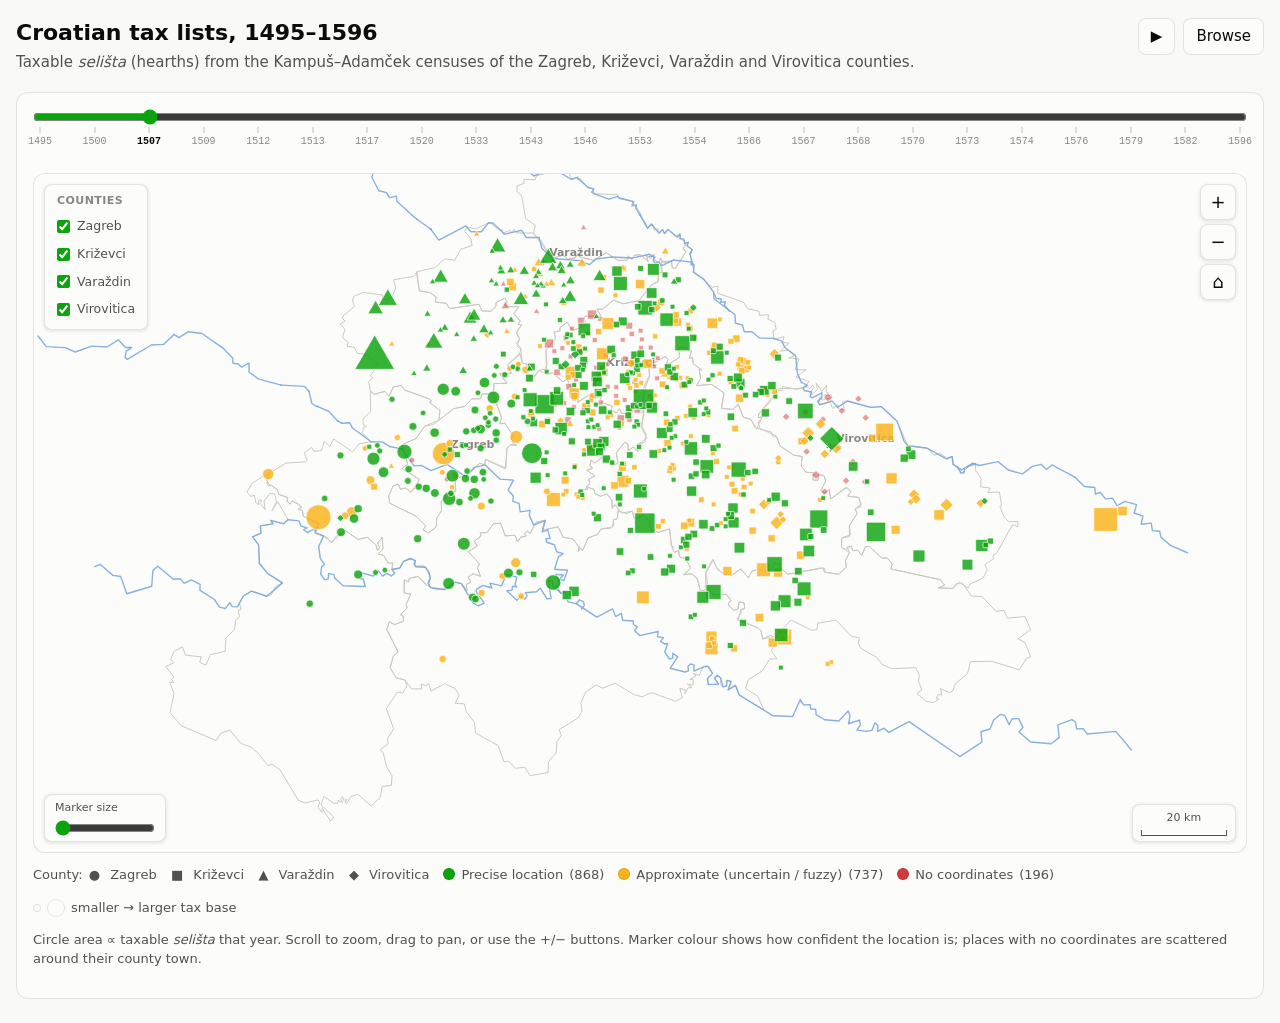
==== commit e64f9752: "Web page improvements" ====
--- a/web/index.html
+++ b/web/index.html
@@ -5,7 +5,7 @@
 <meta name="viewport" content="width=device-width, initial-scale=1">
 <title>Croatian tax lists, 1495–1596 — maps</title>
 <link rel="stylesheet" href="css/common.css">
-<link rel="stylesheet" href="css/map.css">
+<link rel="stylesheet" href="css/map.css?v=4">
 </head>
 <body>
 <div class="wrap">
@@ -43,6 +43,15 @@
       <svg id="map" viewBox="0 0 1000 640"
            preserveAspectRatio="xMidYMid meet" role="img"
            aria-label="Map of taxable selišta by place"></svg>
+      <div class="scale-ctl" id="scale-ctl" aria-label="Map scale">
+        <span class="scale-label" id="scale-label"></span>
+        <span class="scale-bar" id="scale-bar"></span>
+      </div>
+      <div class="msize-ctl" aria-label="Marker size">
+        <span class="msize-label">Marker size</span>
+        <input id="msize" type="range" min="1" max="5" step="0.1" value="1"
+               aria-label="Marker size, 1x to 5x">
+      </div>
     </div>
     <div class="legend" id="map-legend"></div>
     <p class="note">Circle area ∝ taxable <i>selišta</i> that year. Scroll to zoom,
@@ -54,6 +63,6 @@
 <div class="tip" id="tip"></div>
 
 <script>const DATA = {"counties":{"4":{"name":"Zagreb","cap":[45.8144,15.978],"light":"#2a78d6","dark":"#3987e5"},"1":{"name":"Križevci","cap":[46.0246,16.546],"light":"#eb6834","dark":"#d95926"},"2":{"name":"Varaždin","cap":[46.3057,16.3366],"light":"#1baf7a","dark":"#199e70"},"3":{"name":"Virovitica","cap":[45.8319,17.3836],"light":"#eda100","dark":"#c98500"}},"places":[[1,",,,owcz","",2,46.3057,16.3701,2],[2,"Abbatia","Topusko",4,45.29315,15.97893,0],[3,"Abbatia (Opathowyna)","Dolac",4,45.81429,15.97724,0],[4,"Opathowyna, Kopam","Opatija",4,45.54417,15.9911,1],[5,"Achyna","Voćin",1,45.6167,17.55,0],[6,"Adamowcz","Haganj",1,45.91475,16.57872,1],[7,"Adamowcz","Adamovec",4,45.90445,16.16332,0],[8,"Adamowcz - Zowkowcz","Haganj",1,45.91475,16.57872,1],[9,"Ahmath","",1,46.0246,16.5592,2],[10,"Aladarocz","Korenovo",1,45.85858,16.81146,1],[11,"Aladaryowch - Mylethyncz","Miletinec",1,45.9333,16.7333,1],[12,"Alberthowyna","",1,46.03532,16.52915,2],[13,"Alexandrocz","Repinec",1,45.94965,16.50532,1],[14,"Also Gerzencze","Donja Gračenica",1,45.56667,16.61667,0],[15,"Also Bakwa","Donja Bukovica",3,45.68566,17.8071,1],[16,"Chasma","Čazma",1,45.74837,16.6132,1],[17,"Also Izdencz","Donji Zdenci",1,45.58333,17.95,0],[18,"Also Jalsewycza","Čvrstec",1,46.00446,16.66388,1],[19,"Alsolomnycza","Donja Lomnica",4,45.71171,16.02059,0],[20,"Also Lomnycza, Koztanyewcz","Donja Lomnica, Kostanjevec",4,45.71171,16.02059,0],[21,"Also Soploncza","Gornja Stupčanica",1,45.6253,17.33756,0],[22,"Also Soproncha","Gornja Stupčanica",1,45.6253,17.33756,0],[23,"Also Thothwssewyna","Topolovac",1,45.46056,16.43583,0],[24,"Also Totusewyna","Topolovac",1,45.46056,16.43583,0],[25,"Wolawlya","Volavje",4,45.65506,15.60581,1],[26,"Also Zemche","Donje Svetačje",1,45.32,16.95,1],[27,"Also Ztobycza","Donja Stubica",4,45.98017,15.97224,0],[28,"Also Ztobycza cum pertinentiis, Jakowlya","Donja Stubica, Jakovlje",4,45.98017,15.97224,0],[29,"Andraswelgh","Dišnik",1,45.60768,16.87589,1],[30,"Antholocz - Ramyncz - Chernecz - Thremecz","Crnac",3,45.6927,17.9383,1],[31,"Apathowcz","Apatovec",1,46.14771,16.57263,0],[32,"Apporowcz","Oporovec",1,46.3319,16.675,1],[33,"Area Capitulari-vicus","Laška ulica (Zagreb)",4,45.83644,16.04267,1],[34,"Athak","Otok",1,45.79342,16.58815,0],[35,"Othok","Samoborski Otok",4,45.83727,15.73197,0],[36,"Athak, Themerye","Otok",1,45.79342,16.58815,0],[37,"Athak,Tamerye, Kamarchya","Otok, Demerje",1,45.79342,16.58815,1],[38,"Atthak Zenth Ilona apud Zamobor","Sveta Jelena Samoborska",4,45.802,15.711,1],[39,"Bapcha","Črnkovec",4,45.75064,16.11976,1],[40,"Babyncz","Babinec",2,46.37184,16.10944,0],[41,"Babynschyna","Babinac Ivanski",1,45.74959,16.81207,0],[42,"Babynschyna  Koren","Babinac Ivanski",1,45.74959,16.81207,0],[43,"Bachyn","Ploščica",1,45.76163,16.88549,0],[44,"Baganoz","Badljevina",1,45.51322,17.19246,1],[45,"Bagenowcz","Badljevina",1,45.51322,17.19246,1],[46,"Bahonyn","Zvekovac",1,45.81946,16.50096,1],[47,"Wakegh","Bukvik kod Velike Trnovitice",1,45.68685,16.95805,1],[48,"Bakolcza","Donja Bukovica",1,45.66,17.76694,0],[49,"Bakolcza Zygeth","Donja Bukovica",1,45.66,17.76694,0],[50,"Bakowcza","Mali Bukovec",1,46.2857,16.7383,0],[51,"Bakwa","Špišić Bukovica",3,45.85785,17.30118,0],[52,"Bancz","Baničevec",1,45.9209,16.2929,1],[53,"Banowch","Gorica Miholečka",1,46.05406,16.42532,1],[54,"Banowch","Gorica Miholečka",1,46.05406,16.42532,1],[55,"Banowcz  Gorycza","Gorica Miholečka",1,46.05406,16.42532,0],[56,"Banthusovcz","Bolč",1,45.89085,16.67631,0],[57,"Bara ad Belam","Čaglić",1,45.38665,17.15704,1],[58,"Barachka","Banje Selo",4,45.59944,15.87909,1],[59,"Baraczka","Banje Selo",4,45.59944,15.87909,1],[60,"Baranowcz","",1,46.00419,16.54858,2],[61,"Barowcz","",1,46.04384,16.56724,2],[62,"Barswelge","",1,46.01981,16.50702,2],[63,"Barychewo","",4,45.8144,16.01867,2],[64,"Batyna","Oštrc",2,46.1664,16.0845,1],[65,"Bedenycza","Bedenica",4,46.03263,16.24324,0],[66,"Bedenycza, Felsew Ztobicza","Bedenica, Gornja Stubica",4,46.03263,16.24324,0],[67,"Bedenye","",1,46.00829,16.58293,2],[68,"Bedowcz","Klokočevac",1,45.91787,16.78393,1],[69,"Bedna","Petar Ludbreški",1,46.24806,16.69,1],[70,"Bednye","Kapela",1,45.98971,16.84437,1],[71,"Bednye cum pertinentiis","Kapela",1,45.98971,16.84437,1],[72,"Bednye seu Bukoucz","Kapela",1,45.98971,16.84437,1],[73,"Bednye seu Bwkowcz","Kapela",1,45.98971,16.84437,1],[74,"Bedwdnycze","Bedenica",4,46.03263,16.24324,0],[75,"Bekethyncz","Beketinec",1,46.01392,16.43677,1],[76,"Bela","Bijela",1,45.56276,17.29032,0],[77,"Bela","Bela",2,46.20742,16.25522,0],[78,"Bwssyn","Bela, Ivanec",2,46.20742,16.25522,1],[79,"Lepaglawa","Lepoglava",2,46.20737,16.05145,0],[80,"Bela, Threm","Bela",2,46.20742,16.25522,1],[81,"Belowarcz","Bjelovar",1,45.90645,16.82612,1],[82,"Belcheucz","Grabrić",1,45.90081,16.50575,0],[83,"Belchowcz","",1,46.0565,16.53365,2],[84,"Belcz","Bolč",1,45.89085,16.67631,0],[85,"Belecz","Belec",2,46.13177,16.1205,0],[86,"Belosowcz","Čepelovac",1,45.99497,17.04252,0],[87,"Belethyncz","Beletinec",2,46.22208,16.31108,0],[88,"Belozlawcz","Beloslavec",4,46.0351,16.22041,0],[89,"Belkolcz","Jalkovec (?)",2,46.27806,16.31889,1],[90,"Belkowcz","Grabrić",1,45.90081,16.50575,0],[91,"Bellyanowcz","Belanovo selo",1,46.22,16.6,1],[92,"Belwdowyna","Đurđevac",1,46.04105,17.06786,1],[93,"Belywdowcz","Đurđevac",1,46.04105,17.06786,0],[94,"Zobkethyncz","Đurđevac",1,46.04105,17.06786,1],[95,"Benedicowcz","Beketinec",1,46.01392,16.43677,1],[96,"Benedikowcz","Bršljanica",1,45.58279,16.85193,0],[97,"Benkowcz","Ladislavec",2,46.10861,16.0628,1],[98,"Berdekowcz ad Belam","Čaglić",1,45.38665,17.15704,1],[99,"Zomzedwara-castrum Berdowcz","Brdovec",4,45.86927,15.76228,0],[100,"Beregi","",1,45.99311,16.52244,2],[101,"Berethyncz","Beretinec",2,46.25014,16.30364,0],[102,"Beryzlawcz","Berislavec",4,45.97128,16.26628,1],[103,"Berkyssewyna","Brkiševina",4,45.44571,16.08966,0],[104,"Berkwssewyna Pokwpya ad Thopozka-cum pertinentiis","Berkuševina",4,45.293,15.97,1],[105,"Bersancz ad Kaproncza","Brežanec",1,46.1502,16.83809,0],[106,"Berschanowcz","Bršljanica",1,45.58279,16.85193,0],[107,"Bersthanowcz cum pertinentiis","Bršljanica",1,45.58279,16.85193,1],[108,"Bersthianoucz","Bršljanica",1,45.58279,16.85193,0],[109,"Berywoy cum Zenth Iwan","Garešnica",1,45.63617,16.86174,1],[110,"Beryzlaucz - Kalynye","Berislavec",4,45.97128,16.26628,1],[111,"Berzewcz-provincia inferior","Brezovica Gradina",1,45.8665,17.55807,1],[112,"Berzewcze","Brezovica Gradina",1,45.8665,17.55807,0],[113,"Berzyncz","",1,46.03756,16.59711,2],[114,"Besenowcz","Rovišće",1,45.94611,16.73173,1],[115,"Bethowcz","",3,45.8319,17.4129,2],[116,"Bezchyanowcz","Velike Sesvete",1,46.05244,16.67268,1],[117,"Bigzaagh","Božjakovina",4,45.81723,16.29566,1],[118,"Bikzaad","Bisag",4,46.03333,16.28333,1],[119,"Varasd","Varaždin",2,46.30796,16.33782,0],[120,"Byskwpcz","Biškupec",4,45.96155,16.23252,1],[121,"Byztra","Bistra",4,45.89753,15.87947,0],[122,"Blacha","",1,46.03984,16.49283,2],[123,"Blagay","Blagaj kod Svetog Petra Orehovca",1,46.10345,16.50703,1],[124,"Blagay Glogowy","Blagaj-Glogovica kod Kutine",1,45.4831,16.77559,1],[125,"Blagwsa","Blaguša",4,45.89622,16.13713,0],[126,"Blagwssa, Symonchewcz","Blaguša, Šimunčevec",4,45.89622,16.13713,0],[127,"Blasew Werh","Haganj kod Žabna",1,45.91475,16.57872,1],[128,"Blasewerh ad Achyna","Voćin",1,45.6167,17.55,1],[129,"Blasewwerh-ad Achynam","Voćin",1,45.6167,17.55,1],[130,"Blaskoucz - Glavnycza","Glavnica",4,45.93151,16.14174,1],[131,"Blaskowcz - Glawnycza","Glavnica",4,45.93151,16.14174,1],[132,"Blathnycza","Blatnica",4,45.51341,15.72524,0],[133,"Blathno, Remethinczy, Lwka*","Blato",4,45.76357,15.92426,1],[134,"Blyzna","Bliznec",4,45.80971,16.02586,0],[135,"Bliznafew","Velike Sesvete",1,46.05244,16.67268,0],[136,"Blyzna, Remethyncz","Bliznec",4,45.80971,16.02586,1],[137,"Bobowycza","Bobovica",4,45.83084,15.71423,0],[138,"Bobowycza  Kapolna","Kapela Ravenska",1,46.02829,16.42896,0],[139,"Bobowycza  Kapolna  Othok  Jemryhowcz","Kapela Ravenska",1,46.02829,16.42896,0],[140,"Bothyncz","Botinec",4,45.75469,15.93604,0],[141,"Bogacho","Bogačevo",1,46.08562,16.43325,0],[142,"Bolch","Bolč",1,45.89085,16.67631,0],[143,"Bolethyno","Kloštar Podravski",1,45.97369,17.16633,1],[148,"Bonowk","Kloštar Podravski",1,45.97369,17.16633,1],[149,"Borchecz in pertinentiis Zomzedwara","Borčec",4,45.82919,15.88801,0],[150,"Borsowcz","Galovec",1,46.06973,16.19118,0],[151,"Borkowcz","Borkovec",2,46.10806,16.0835,0],[152,"Borcz ad Topozka (predium)","Topusko",4,45.29315,15.97893,1],[153,"Borowe","Borovljani",1,46.10772,16.89046,0],[154,"Myrkowcz","Mirkovec",2,46.03194,16.28694,0],[155,"Borychewcz - Marthyndoll","Boričevec",2,46.19856,16.41135,1],[156,"Bosyako","Božjakovina",4,45.81723,16.29566,0],[157,"Bothcafeld","Mikleuška",1,45.55273,16.72795,0],[158,"Bothezyncz","Botinac",1,45.99967,16.86127,0],[159,"Bwthkafeld","Patkovac",1,45.8539,16.9294,0],[160,"Bothowcz","Botovo",3,46.21968,16.91926,0],[161,"Bothyncz","Botinac",1,45.99967,16.86127,0],[162,"Bothynowcz","Botinovec",1,46.20632,16.77074,0],[163,"Bozyas","Bezje",1,46.093,16.96,1],[164,"Bradechyna ad Garych","Gornja Garešnica",1,45.65497,16.81305,1],[165,"Bradna","Bradna",1,46.07051,16.69229,0],[166,"Bradna inferior","Bradna",1,46.07051,16.69229,1],[167,"Bragasowcz","",1,45.98657,16.57163,2],[168,"Brakwnowcz","Brekunjevec",4,45.918,16.165,0],[169,"Bregchewcz","Brčevec",1,45.86636,16.41271,0],[170,"Breschyna","Čvrstec",1,46.00446,16.66388,1],[171,"Bresnycze","Breznica",1,45.74507,17.51756,0],[172,"Bresnycza-ad Achynam","Breznica",1,45.74507,17.51756,1],[173,"Bresowcz","Breza",1,45.87961,16.72356,0],[174,"Brezowycza","Brezovica",4,45.72777,15.91007,0],[175,"Brestoycha","Kobasičari",1,45.96143,16.81298,0],[176,"Brezewcze cum pertinentiis","Brezovica kod Virovitice",1,45.86322,17.55848,1],[177,"Brezowcz","Brezovec",1,45.90867,16.26447,0],[178,"Brezoycha ad Nagh Kemlek","Brezovica Kalnička",1,46.142,16.456,1],[179,"Brezoycza","Brezovica",1,46.07523,17.07555,0],[180,"Brezt","",2,46.33278,16.29381,2],[181,"Brezth","Brest Pokupski",4,45.4532,16.25608,1],[182,"Brezthowcz - Dechyna","Brezovec",1,45.90867,16.26447,1],[183,"Brezthowcz - Dolina","Brezovec",1,45.90867,16.26447,1],[184,"Brezthye","Brest Pokupski",4,45.4532,16.25608,0],[185,"Brezyancz","Ilova kod Grubišnog Polja",3,45.69,17.15,1],[186,"Brezyna","Čaklovac",1,45.45308,17.28477,1],[187,"Brezyna - Chakowcz","Čaklovac",1,45.45308,17.28477,1],[188,"Brokwnowcz","Brekunjevec",4,45.918,16.165,1],[189,"Brokunoucz - Adamovcz","Brekunjevec",4,45.918,16.165,1],[190,"Brokwnyowcz, Glawnycza","Brokunjovec, Glavnica",4,45.93151,16.14174,0],[191,"Brysnyak","",1,46.06653,16.56494,2],[192,"Bryzthno","Gornja Bistra",4,45.91982,15.89864,0],[193,"Bwdrowcz","Gudovec",1,45.88114,16.78464,0],[194,"Budyndol, Pomperoucz, Hansevcz","Budinščina, Pomnerovac",2,46.12691,16.20376,1],[195,"Bukovcz","Zvonik",1,45.89837,16.63651,0],[196,"Bwschyncz","Buščinec",1,45.8824,16.67234,0],[197,"Bwdyslwcz","Budislavec",2,46.28,16.235,1],[198,"Bwdnak","Sesvete",1,45.696,17.03,0],[199,"Bwdrowcz","Budrovac",3,45.98463,17.05671,0],[200,"Bwdyndoll","Budinščina - Pomnerovac",2,46.12691,16.20376,1],[201,"Bwdyndol - Hansewcz","Budinščina - Pomnerovac",2,46.12691,16.20376,1],[202,"Bwdyndol - Hansewcz - Pomperowcz","Budinščina - Pomnerovac",2,46.12691,16.20376,1],[203,"Bwdyndoll","Budinščina - Pomnerovac",2,46.12691,16.20376,1],[204,"Dymythrowcz","Gradec",2,45.92291,16.48957,1],[205,"Bwkowcz, Zelyna","Bukovec, Zelina",4,45.71041,15.82029,0],[206,"Bwkowschak","Bukovšćak",4,45.90555,15.8017,0],[207,"Bwsowcz","Virovitica",3,45.83314,17.38534,1],[208,"Bwssocz","Virovitica",3,45.83314,17.38534,1],[209,"Bwssowcz","Virovitica",3,45.83314,17.38534,1],[210,"Bwsthincz","Bušić",1,45.8137,16.02379,0],[211,"Bwzyn, Odra","Buzin, Odra",4,45.74987,15.99532,0],[212,"Bwyancz","Paruževac",1,45.83503,16.49799,1],[213,"Bwyowcz","Bujovac",1,45.59283,17.22376,1],[214,"Byenyk","Pobjenik",1,45.70489,16.61315,0],[215,"Byenyk ad Topozka (predium)","Topusko",4,45.29315,15.97893,1],[216,"Bygzaad","Bisag",4,46.03333,16.28333,1],[217,"Bykzad","Bisag",1,46.03333,16.28333,0],[218,"Bygzad","Bisag",4,46.03333,16.28333,1],[219,"Bygzad-citra Lonyam","Bisag",4,46.03333,16.28333,1],[220,"Bykalla","Korenovo",1,45.85858,16.81146,0],[221,"Bykchelethincz","Hampovica",1,46.01568,16.95408,0],[222,"Bykszad","Bisag",4,46.03333,16.28333,1],[223,"Bykzad","Bisag",4,46.03333,16.28333,1],[224,"Bykzad, Wyhel","Bisag, Novo Mjesto",1,46.03333,16.28333,0],[225,"Bynowcz","Čepelovac",1,45.99497,17.04252,0],[226,"Byskwpcz","Biskupec",2,46.2857,16.33548,0],[227,"Byskwpecz","Biškupec",2,46.2857,16.33548,0],[228,"Byztrycza","Bistrica",4,45.99721,16.12274,0],[229,"Byzkelethycz","",1,46.00163,16.48891,2],[230,"Camarcha","Novigrad Podravski",1,46.07575,16.94978,0],[231,"Camarcha - Thwlowa","Novigrad Podravski",1,46.07575,16.94978,1],[232,"Campus","",1,46.01438,16.61297,2],[233,"Campus","Jakuševec",1,45.75775,16.01926,1],[234,"Capella","Stara Kapela",1,45.89095,16.60632,0],[235,"Cappela Kelyanowcz","Kapela Podravska",1,46.27787,16.69298,1],[236,"Chapalowcz","Čepelovac",1,45.99497,17.04252,0],[237,"Czargowcz","Poljana",2,46.27,16.31806,1],[238,"Karlowcz","Karlovec Ludbreški",1,46.28769,16.62878,1],[239,"Chereborda","Cerovo brdo (Vojakovački Osijek)",1,46.12703,16.53864,1],[240,"Cherztwecz","Čvrstec",1,46.00446,16.66388,0],[241,"Chakowcz","Čaklovac",1,45.45308,17.28477,0],[242,"Chakowcz - Brezyna","Čaklovac",1,45.45308,17.28477,1],[243,"Chaktornya","Čaklovac",1,45.45308,17.28477,0],[244,"Chalyncz","Čalinec",2,46.28906,16.18063,0],[245,"Chyanyo","Čanjevo",1,46.10639,16.33944,0],[246,"Chanyo, Prezeka, Rauen","Čanjevo",1,46.10639,16.33944,1],[247,"Czargowcz","Poljana",2,46.27,16.31806,1],[248,"Charzyncz","",1,46.06497,16.50513,2],[249,"Chazarwara","Cesargrad",2,46.06013,15.72227,0],[250,"Chebenowcz","Cepidlak",1,45.9751,16.69139,0],[251,"Chehowyna ad portionem","",1,45.97401,16.53656,2],[252,"Czekno","Bršljanica",1,45.58279,16.85193,0],[253,"Chelowechky","",2,46.25414,16.34315,2],[254,"Chelycze","Gornji Tkalec",1,45.9705,16.4497,1],[255,"Chemernicha","Čemernica Lonjska",1,45.76586,16.41688,0],[256,"Cherbyncz","Štefanec (okolica)",2,46.25611,16.43611,1],[257,"Cheperlyncz, Stefancz","Štefanec, Otok",2,46.25611,16.43611,1],[258,"Zenth Berthalam","Bartolovec",2,46.29709,16.43515,0],[259,"Cherbenye - Lwkawecz","Lukavec",1,46.24292,16.21529,1],[260,"Cherchan ad Gemlech","Graberje Ivaničko",1,45.71016,16.4712,1],[261,"Cheresnye","Vidovec",2,46.28333,16.23333,1],[262,"Cheresnye","Vidovec",2,46.28333,16.23333,1],[263,"Cheresnyo - Wydowcz","Vidovec",2,46.28333,16.23333,1],[264,"Chernkowcz","Črnkovec",4,45.75064,16.11976,0],[265,"Chernacz","",3,45.85578,17.34618,2],[266,"Chernareca","Hercegovac",1,45.65536,17.00908,1],[267,"Chernareka","Hercegovac",1,45.65536,17.00908,0],[268,"Chernchan ad Gemlecz","Graberje Ivaničko",1,45.71016,16.4712,1],[269,"Chernecz","Crnac",3,45.6927,17.9383,0],[270,"Cherneleucz - Toplychycza","Toplica",4,45.2943,15.9707,1],[271,"Chernesoucz","Črnčevec",1,46.08802,16.46647,1],[272,"Chernkowcz, Schytaryo","Črnkovec, Ščitarjevo",4,45.75064,16.11976,0],[273,"Chernomercz","Črnomerec",4,45.81564,15.93616,0],[274,"Chernossowcz","",1,46.05852,16.60396,2],[275,"Chernylewch, Thoplychycha","Toplica",4,45.2943,15.9707,1],[276,"Chernylno","",4,45.84757,15.92606,2],[277,"Chero berdo","Cerovo brdo",1,46.12703,16.53864,0],[278,"Cherowoberdo","Cerovo brdo",1,46.12703,16.53864,0],[279,"Cherwylno","Strezojevo",4,45.52716,16.03765,1],[280,"Cherztwecz Zenth Pether","Sveti Petar Čvrstec",1,46.00446,16.66388,0],[281,"Cheztylowcz","Čestilovec",1,46.178,16.76,1],[282,"Chethertekhel","Četvrtkovac",1,45.58333,17.23333,0],[283,"Chezmycza Zenth Iwan","",1,46.02684,16.468,2],[284,"Cnesancz","Maglenca",1,45.92117,16.93201,0],[285,"Chorgowcz","Cargovec (?)",2,46.285,16.26806,1],[286,"Chowcowyna","",1,45.98529,16.6029,2],[287,"Chowkowyna","",1,46.08176,16.54219,2],[288,"Chrechancz","Črečan",4,45.9778,16.26047,0],[289,"Chremysthe","Cremušina",1,45.79455,17.19377,0],[290,"Chernchan ad Gemlecz","Graberje Ivaničko",1,45.71016,16.4712,1],[291,"Chresnevo - Obres","Sveti Ilija",2,46.24573,16.32235,0],[292,"Chresno","Crešnjevica",1,45.92001,17.1467,0],[293,"Christalocz","Kreštelovac",1,45.57654,17.052,0],[294,"Chrysthalowcz-cum provincia et pertinentiis","Kreštelovac",1,45.57654,17.052,1],[295,"Chwcher","Čučerje",4,45.87289,16.05601,0],[296,"Chwchwwachincz","",1,45.97955,16.49186,2],[297,"Chwdowcz","Sudovec i Vinarec",1,46.10583,16.36305,1],[298,"Chwdowcz, Wynarcz","Sudovec i Vinarec",1,46.10583,16.36305,0],[299,"Chwthenya","Kutina",1,45.51869,16.79114,0],[300,"Chyglana","Mala Ciglena",1,45.89342,16.94122,0],[301,"Cyglena","Dulepska",1,45.89455,16.34264,0],[302,"Chygleno","Dulepska",1,45.89455,16.34264,0],[303,"Chystho Hrastye","",3,45.78643,17.38933,2],[304,"Chystho Hrazthya","",3,45.87476,17.43076,2],[305,"Chyztahrazthya","",3,45.82123,17.29706,2],[306,"Czyrquena","Cirkvena",1,45.93512,16.65808,0],[307,"Civitas Montis Grecensis Zagrabiensis","Zagreb - Grič",4,45.81623,15.9736,1],[308,"Clobwk - Jalsewcz - Zenth Iwan","Čvrstec",1,46.00446,16.66388,1],[309,"Klokochowcz","Klokočevec",1,45.83367,15.70247,0],[310,"Clwch","Lipovac Lonjski",1,45.78194,16.45111,0],[311,"Conthowcz","Grubišno Polje",1,45.70219,17.17224,0],[312,"Copathowcz","Gornja Kovačica",1,45.771,17.10934,0],[313,"Copozowcz","Čazma",1,45.74837,16.6132,0],[314,"Corbowa","Grbavac",1,45.71135,17.10149,0],[315,"Coren","Korenovo",1,45.85858,16.81146,0],[316,"Coren - Zdela","Korenovo",1,45.85858,16.81146,1],[317,"Coroska","Koruška",1,46.01979,16.53092,0],[318,"Omnii Sancti in Prodauiz","Virje",1,46.06719,16.98869,1],[319,"Cothnyak","Kutnjak",1,46.2717,16.78079,1],[320,"Coznethyno","Mučna",1,46.06893,16.73759,0],[321,"Koznycza","Kosnica",4,45.7506,16.08537,0],[322,"Coztanowcz","Kostanjevac",1,46.0049,16.93915,0],[323,"Kozthel","Kostel",2,46.18398,15.72562,0],[324,"Crachowcz","Čret Bisaški (okolica)",1,46.05351,16.30056,1],[325,"Krapyna","Krapina",2,46.09832,15.93774,0],[326,"Craschych, Wywodyna","Krašić",4,45.65409,15.51746,1],[327,"Crassulcz","Krasovec (?)",2,46.22306,16.12,1],[328,"Crawaryna","Grahovljani",1,45.49298,17.25528,0],[329,"Crawarzka","Kravarsko",4,45.5865,16.04719,0],[330,"Crawloch","",1,46.03261,16.63176,2],[331,"Crethyn in Dobrachwcha","Dobra Kuća",1,45.61031,17.29438,1],[332,"Crisium","Križevci",1,46.02474,16.54578,0],[333,"Crisium-civitas taxa 500 fl","Križevci",4,46.0247,16.546,0],[334,"Crisium-civitas inferior","Križevci (inf.)",1,46.02474,16.54578,0],[335,"Crisium-civitas superior","Križevci (sup.)",1,46.02474,16.54578,0],[336,"Crisnychya ad Galgoycza","Rasinja",1,46.188,16.70853,1],[337,"Crisowlyan","Križovljan",1,46.26443,16.55595,1],[338,"Crysancz","Križanec",2,46.24518,16.3427,1],[339,"Crysthesawcz-ad Galgowcz","",1,46.0597,16.47334,2],[340,"Cryznychycha-ad Zenthywan dicata","",1,45.96332,16.56586,2],[341,"Cwlpowcz","",1,46.08025,16.59193,2],[342,"Czargowcz","Poljana",2,46.27,16.31806,1],[343,"Czargowcz","Poljana",2,46.27,16.31806,1],[344,"Czebowcz-Kos","Cebovac (Kos)",2,46.15306,16.025,1],[345,"Czerowycza Zentiwan","Đurđevac",1,46.04105,17.06786,1],[346,"Czerowycza Zenth Iwan ad Zenth Gergerwara","Đurđevac",1,46.04105,17.06786,1],[347,"Czerowycza ad Zenth Gerghwara","Đurđevac",1,46.04105,17.06786,1],[348,"Czerye","Cerje",4,45.82966,16.19147,0],[349,"Czome","",1,46.00471,16.45622,2],[350,"Czwethkowych","Cvetković",4,45.65076,15.64701,0],[351,"Czyglenycza","Ciglenica",2,46.3124,16.33295,0],[352,"Demerye","Demerje",4,45.73188,15.88288,0],[353,"Darnowcz","Drenovac",1,45.82653,15.99607,0],[354,"Darnocz cum pertinenciis","Slatinski Drenovac",1,45.55529,17.70651,0],[355,"Dorozlo Bakwa","Klokočevac",1,45.91787,16.78393,0],[356,"Dawch","",1,45.99662,16.63321,2],[357,"Deche","Dišnik",1,45.60768,16.87589,0],[358,"Declyna","Diklenica",1,45.96799,16.8609,0],[359,"Decze","Deča",3,46.07,17.18,1],[360,"Dedochay sub Pokwpye","Lijevi Degoj",4,45.47592,15.96212,1],[361,"Dercowcz","Dereza Čazmanska",1,45.75646,16.59982,0],[362,"Derkowcz","Dereza Čazmanska",1,45.75646,16.59982,0],[363,"Derze","Virovitica (imanje Derže)",3,45.83314,17.38534,1],[364,"Desnycze","Dišnik",1,45.60768,16.87589,0],[365,"Desowcz","",1,46.08728,16.50822,2],[366,"Deykowcz-de Waska","Vaška",1,45.81543,17.66625,1],[367,"Domagowych","Domagović",4,45.62872,15.638,0],[368,"Dimikowcz","Gradec",1,45.92291,16.48957,0],[369,"Dimitrowcz","Gradec",1,45.92291,16.48957,0],[370,"Districtus Capituli Zagrabiensis","Kaptol",4,45.81462,15.97847,0],[371,"Dobochecz","Tkalec",1,45.96273,16.45058,1],[372,"Dobowcz","Dubovec",1,46.00844,16.28657,0],[373,"Dobownyk","Virovitica",3,45.83314,17.38534,1],[374,"Dobowyna","",1,45.95951,16.51228,2],[375,"Dobowyo in Berzewcze","Brezovica kod Virovitice",1,45.86322,17.55848,1],[376,"Dobra Kuchya","Dobra Kuća",1,45.61031,17.29438,0],[377,"Dobrachwcha","Veliki Bastaji",1,45.64545,17.3261,1],[378,"Dobrawa","Dubrava Samoborska Zagrebačka Dubrava",4,45.80631,15.66992,0],[379,"Dobrawa ad Lythwuanych","Dubrava Samoborska Zagrebačka Dubrava",4,45.80631,15.66992,1],[380,"Dobrawa villa ad Lythwanych","Dubrava Samoborska Zagrebačka Dubrava",4,45.80631,15.66992,1],[381,"Dobrawycza","",2,46.3543,16.39054,2],[382,"Dobrokychya","Dobra Kuća",1,45.61031,17.29438,0],[383,"Dobrowa Czerzka","Dobrova",4,45.83806,16.54389,1],[384,"Dobrowych","Dobrouch",1,46.135,16.87,1],[385,"Dol","",4,45.75126,15.98595,2],[386,"Dolyane","Doljani Žumberački",4,45.71645,15.29143,1],[387,"Dolyan ad Belam","Čaglić",1,45.38665,17.15704,1],[388,"Dolyancz","Doljanec",1,45.99087,16.44932,0],[389,"Domankwsowcz","Veliki Grđevac",1,45.75156,17.04973,1],[390,"Dombrensi","Dubrava",1,45.8423,16.53493,1],[391,"Dombro","Dubrava",1,45.8423,16.53493,0],[392,"Dombro-oppidum - Gradecz","Dubrava",1,45.8423,16.53493,0],[393,"Dombro-provincia ad Sanctum Michaelem","Dubrava",1,45.8423,16.53493,1],[394,"Donadowcz","Ivanić-Grad",1,45.70568,16.39201,1],[395,"Dragalen","Jazavica kod Novske",1,45.3189,17.05846,1],[396,"Dragalyn ad Belam","Čaglić",1,45.38665,17.15704,1],[397,"Dragalyna","Jazavica",1,45.3189,17.05846,1],[398,"Draganychy","Draganići",4,45.75996,16.00598,0],[399,"Dragatyn","Draganec",1,45.78063,16.62532,1],[400,"Dragonoscz","Dragonožec",4,45.66107,15.94717,0],[401,"Dragowyna","",1,46.05734,16.63572,2],[402,"Dragowya ad Achynam","Voćin",1,45.6167,17.55,1],[403,"Drakcha","Graberje Ivaničko",1,45.71016,16.4712,0],[404,"Draschya","Graberje Ivaničko",1,45.71016,16.4712,0],[405,"Drascha ad Gemenecz","Graberje Ivaničko",1,45.71016,16.4712,1],[406,"Drascha ad Gemlech","Graberje Ivaničko",1,45.71016,16.4712,1],[407,"Draschyna ad Gemlecz","Graberje Ivaničko",1,45.71016,16.4712,1],[408,"Drasowch","Dijakovac",1,45.7006,17.3514,0],[409,"Drasewcz","Korenovo",1,45.85858,16.81146,0],[410,"Drasimercz","Draganec",1,45.78063,16.62532,0],[411,"Drawamelleke","Kloštar Podravski",1,45.97369,17.16633,0],[412,"Dremowa","Drenova",4,45.93323,16.17795,1],[413,"Drenowa","Drenova",4,45.93323,16.17795,0],[414,"Sebastyanowcz","Druškovec (?)",2,46.25611,16.14806,1],[415,"Drwskowcz","Druškovec",2,46.25611,16.14806,0],[416,"Dwbowcz","Dubovica",1,46.28802,16.69161,0],[417,"Dubouycza, Kapolna","Dubovica, Kapela",1,46.28802,16.69161,0],[418,"Dubrawa","Dubrava",4,45.83806,16.54389,1],[419,"Dwlyebzka","Dulepska",1,45.89455,16.34264,1],[420,"Dworany","Vranov Dol",4,45.725,15.6319,1],[421,"Dwbowecz","Dubovac",4,45.49444,15.53444,0],[422,"Dwbyno","",1,46.04284,16.44634,2],[423,"Dwgy Werh","Dugi vrh",1,46.07085,16.38208,0],[424,"Dwlepzka, Erdowcz","Dulepska, Erdovec",1,45.89455,16.34264,0],[425,"Dwmowcz","Dumovec",4,45.81129,16.16,0],[426,"Dworane","Malunje",4,45.69136,15.62628,1],[427,"Dworyancz","",1,45.96343,16.60265,2],[428,"Dworysche","Dvorišće",1,45.98478,16.60045,0],[429,"Dworyschye Superior","Dvorišće",4,45.82383,16.2759,0],[430,"Dworysche Superior","Dvorišće, Orehovec",4,45.82383,16.2759,0],[431,"Dworysche, Orehowcz","Dvorišće, Orehovec",1,45.98478,16.60045,0],[432,"Dwsycza","Dužica",4,45.53815,16.23645,0],[433,"Dyakowch","Diankovec",1,46.04132,16.48179,0],[434,"Dyanfelde","Dijankovec",1,46.03998,16.48155,0],[435,"Dyewsewcz","",1,46.0974,16.56402,2],[436,"Gymelchfeld","Dimičkovina",1,45.60041,17.16952,1],[437,"Ebres","Obrež",1,46.1183,16.4353,0],[438,"Ecclesia Zagrabiensis","Zagreb (Kaptol)",4,45.814,15.979,1],[439,"Eghywdowcz","Ježdovec",4,45.77668,15.84603,0],[440,"Egwdowcz - Chargowcz - Polyana","Poljana",2,46.27,16.31806,1],[441,"Egywdo-Charkowcz","Degidovec",2,45.86514,16.05488,1],[442,"Jemryhowcz","Imbriovec",1,46.25639,16.82164,0],[443,"Emryholcz","Imbriovec",2,46.25639,16.82164,0],[444,"Erdowcz","Erdovec",1,46.02983,16.48131,0],[445,"Erpenye","Mala/Velika Erpenja",2,46.095,15.785,1],[446,"Erwencze","Erwencze",1,45.39814,17.125,1],[447,"Fabyanowcz","Narta",1,45.8333,16.7885,0],[448,"Fabyanchewcz","Narta",1,45.8333,16.7885,0],[449,"Farcasovcz","Farkaševac",1,45.89227,16.62319,1],[450,"Farkadyn","Trema (okolica Čvrsteca)",1,45.99488,16.61335,1],[451,"Farkasowcz","Petrovina",1,45.5271,17.1602,1],[452,"Farkassowcz","Petrovina",1,45.5271,17.1602,1],[453,"Farkazowcz","",1,45.97868,16.4606,2],[454,"Felse Chezmyche","Botinac",1,45.99967,16.86127,0],[455,"Felse Izdencz","Zdenci",1,45.58776,17.9514,0],[456,"Felsew Zemche","Gornje Svetačje",1,45.35,16.95,1],[457,"Felsew Ztobycza","Gornja Stubica",4,45.97499,16.01752,0],[458,"Felseu Ztobycza, Lepa Vez","Gornja Stubica, Lepa Ves",4,45.97499,16.01752,0],[459,"Felsew Bakwa","Špišić Bukovica",1,45.8477,17.27824,1],[460,"Felsew Bakwa","Špišić Bukovica",3,45.85785,17.30118,1],[461,"Felsew Bakwa cum pertinentiis","Špišić Bukovica",3,45.85785,17.30118,1],[462,"Felwsew Krayachowcz","Novoseljani",1,45.89642,16.8741,1],[463,"Felsew Gerzencze","Gračenica",1,45.51497,16.65404,0],[464,"Felsew Pozawye Zablathye","Posavje Susedgradsko",4,45.82098,15.83079,1],[465,"Felsew Soploncza","Gornja Stupčanica",1,45.6253,17.33756,0],[466,"Felsew Totusewyna","Topolovac",1,45.46056,16.43583,0],[467,"Felsew Zthwbycza, Bedenycze","Gornja Stubica, Bedenica",4,45.97499,16.01752,0],[468,"Felsew Zthwbycza, Bosyako","Gornja Stubica, Božjakovina",4,45.97499,16.01752,0],[469,"Felso Czesmycze","Čazma",1,45.74837,16.6132,1],[470,"Ferkwlowcz","Frkuljevec Peršaveski",2,46.11944,16.0214,0],[471,"Feyerkew","Bijela Stijena",1,45.342,17.1937,1],[472,"Feyrkew-waywodatus cum pertinentiis","Bijela Stijena",1,45.342,17.1937,1],[473,"Filyphfalwa","Filipovec",1,46.145,16.865,1],[474,"Finthincz","Finčevec",1,46.09838,16.42734,1],[475,"Fodorowcz","Fodorovec",3,46.04066,16.41036,0],[476,"Fodrowcz","Fodorovec",1,46.04066,16.41036,0],[477,"Fodorowczy","Fodorovec",2,46.04066,16.41036,0],[478,"Foryanowcz","Prašćevac",1,45.91959,16.64991,1],[479,"Furmeghoch","",1,46.01832,16.65524,2],[480,"Fwka","Fuka",1,45.88634,16.52874,0],[481,"Fychowcz","Finčevec",1,46.09838,16.42734,0],[482,"Fyerky","Bijela Stijena",1,45.342,17.1937,1],[483,"Phylethyncz","Pavlin Kloštar",1,46.0073,16.82887,1],[484,"Fynchewcz","Finčevec",1,46.09838,16.42734,0],[485,"Galgoncza","Glogovnica",1,45.96719,16.52721,0],[486,"Galgowo","Galgovo",4,45.74369,15.74904,0],[487,"Galowchecz","Galovac",1,45.844,16.85246,1],[488,"Galowcz","Galovac",1,45.844,16.85246,0],[489,"Garazda","Garazda (kod Velikog Grđevca)",1,45.73333,17.03333,1],[490,"Garazdyncz","Veliki Grđevac",1,45.75156,17.04973,1],[491,"Gardowa","Grđevac",1,45.75156,17.04973,0],[492,"Garyghnycze","Garešnica",1,45.63617,16.86174,0],[493,"Gathalowcz","Gatalovec",1,45.712,17.056,1],[494,"Gothalowcz","Gotalovec",2,46.15669,16.21927,0],[495,"Gayancz","Gojanec",2,46.28806,16.30306,1],[496,"Gayancz, Nedelyancz","Gojanec, Nedeljanec",2,46.28806,16.30306,0],[497,"Gayanczy","Gojanec",1,46.2859,16.3029,1],[498,"Gedrocz","Gedrovec",1,46.138,16.88,1],[499,"Geramuczyak","Ratkovec - Grančar",2,46.11817,16.0847,1],[500,"Greben","Greben",4,45.76404,15.33416,1],[501,"Gerecz","Stari Gradec",1,45.9247,17.2925,0],[502,"Gerecz","Gradec (Zagreb)",4,45.81623,15.9736,0],[503,"Gerwasowcz","Grbaševec",1,46.21238,16.74533,1],[504,"Gerzencze","Gračenica",1,45.51497,16.65404,0],[505,"Gorycza","Gorica",4,45.43392,15.48565,0],[506,"Glagowo","Galgovo",4,45.74369,15.74904,0],[507,"Glaunycza Sanctae Trinitatis","Glavnica",4,45.93151,16.14174,1],[508,"Glawnycza","Glavnica",4,45.93151,16.14174,1],[509,"Globochecz","Globočec",4,46.01547,16.1582,0],[510,"Globochecz","Lipovčani",1,45.9856,16.78826,0],[511,"Globochecz - Polyana","Lipovčani",1,45.9856,16.78826,1],[512,"Glokosowcz - Mylethynch","Miletinec",1,45.9333,16.7333,1],[513,"Golgoncza, Kalecz","Glogovnica",1,45.96719,16.52721,1],[514,"Golyak- judicatus (Jazthrebarzka-castrum)","Jastrebarsko",4,45.67166,15.65039,1],[515,"Gorazdyncz","Veliki Grđevac",1,45.75156,17.04973,1],[516,"Gorbonokfew","Podgrađe",1,46.04105,17.06786,1],[517,"Gorbonok Drawamelleke","Kloštar Podravski",1,45.97369,17.16633,0],[518,"Gorbonwk-oppidum cum pertinentiis","Kloštar Podravski",1,45.97369,17.16633,0],[519,"Gorbowa","Grbavac",1,45.71135,17.10149,0],[520,"Goricza in episcopatu Zagrabiensi","",4,45.87392,16.04347,2],[521,"Gorycza","Gorica",1,46.22546,16.73205,0],[522,"Gorychan - Zbelye","Goričan",2,46.3846,16.67684,0],[523,"Gorycza","Gorica",3,46.22546,16.73205,0],[524,"Gorycza Maiori","Velika Gorica",4,45.69864,16.06964,1],[525,"Gorycza sive Pregrada","Goričanovec",2,46.18162,15.81215,1],[526,"Gorycza, Pleszo","Gorica, Pleso",4,45.43392,15.48565,0],[527,"Gotaleryancz","",1,46.08127,16.47049,2],[528,"Gotalowcz, Zawersye","Gotalovec, Završje",2,46.15669,16.21927,0],[529,"Gozthowychy","Gostović",1,45.92837,16.4445,1],[530,"Graberiancz","Dulepska",1,45.89455,16.34264,0],[531,"Graberya","Graberje Ivaničko",1,45.71016,16.4712,1],[532,"Graberye","Grabe",2,46.07471,16.0079,1],[533,"Grabrych","Grabrić",1,45.90081,16.50575,0],[534,"Grachan","Gračani",4,45.85485,15.9709,0],[535,"Grachina ad Garig","Gračani",1,45.85825,15.97408,0],[536,"Grachyna","Gračina",1,45.97802,16.5603,0],[537,"Gradacz","Gradec",1,45.92291,16.48957,1],[538,"Gradacz Jampnycza","Gradec Pokupski",4,45.54791,15.86951,1],[539,"Gradchyna ad Garych","Gornja Garešnica",1,45.65497,16.81305,1],[540,"Gradecz","Gradec",1,45.92291,16.48957,0],[541,"Gradysche","Bršljanica",1,45.58279,16.85193,0],[542,"Gragena","Vojakovac",1,46.06688,16.59369,0],[543,"Gragyan","Gradna",4,45.82308,15.7406,0],[544,"Gramchoucz","Stare Plavnice",1,45.89403,16.80838,0],[545,"Grayan","Čvrstec",1,46.00446,16.66388,1],[546,"Grebenna","Grebeno",1,45.725,17.085,1],[547,"Greda","Greda",1,45.1746,17.8435,1],[548,"Gredakowcz ad Gemnecz","Bosiljevo Čazmansko",1,45.74134,16.57583,1],[549,"Gredycze, Zabok","Gubaševo, Zabok",2,46.01987,15.8657,0],[550,"Gregorchyncz","Virje",1,46.06719,16.98869,0],[551,"Gregorowcz","Gregurovec",1,46.02979,16.44984,0],[552,"Gregorowcz","Gregurovec",2,46.15548,15.98955,0],[553,"Gregoryancz - Dorozlawcz - Camarcha","Novigrad Podravski",1,46.07575,16.94978,1],[554,"Gregwrowcz ad Nagh Kemlek","Gregurovec",1,46.02979,16.44984,1],[555,"Gregoryowcz - Zaywsawcz","Grginac",1,45.91465,16.89856,1],[556,"Gregsynch","Mučna",1,46.06893,16.73759,0],[557,"Gregwrowcz, Toplycza, Oskowcz","Gregurovec",2,46.15548,15.98955,1],[558,"Grekzynchk","Mučna",1,46.06893,16.73759,0],[559,"Grexyncz","Mučna",1,46.06893,16.73759,0],[560,"Grobosincz","Grubišno Polje",1,45.70219,17.17224,0],[561,"Grymoucz","",1,45.94631,16.54655,2],[562,"Grysnyak","",1,46.08337,16.62278,2],[563,"Gubassewo, Martyncze","Gubaševo, Martinec",2,46.01987,15.8657,0],[564,"Gwbassewo, Prozenyk","Gubaševo, Prosenik",2,46.01987,15.8657,0],[565,"Gwnnyak","Gunjak",1,46.02074,16.64943,0],[566,"Gwrgewcz","Graberje Ivaničko",1,45.71016,16.4712,0],[567,"Gwbassewo","Gubaševo",2,46.01987,15.8657,0],[568,"Gwdowcz","Gudovac",1,45.88114,16.78464,0],[569,"Gwdowcz cum pertinentis","Gudovac",1,45.88114,16.78464,0],[570,"Gwrsincz","Mučna",1,46.06893,16.73759,1],[571,"Gywgancz","Kaniška Iva",1,45.52893,16.92306,0],[572,"Gywrethyncz","Đuretinec",1,46.28111,16.21889,1],[573,"Gywrkethyncz","",2,46.29361,16.23762,2],[574,"Gywrynowcz","",1,46.01718,16.4307,2],[575,"Habyanowcz","Habjanovac",1,45.87822,16.55004,0],[576,"Hegen","Haganj",1,45.91475,16.57872,0],[577,"Halehosowcz","Pavlin Kloštar",1,46.0073,16.82887,0],[578,"Hathko","Hotko",1,45.75156,17.04973,1],[579,"Hothko Zenth Myhal","Hotko",1,45.75156,17.04973,1],[580,"Haznarcz","Sudovec",1,46.10583,16.36305,0],[581,"Haznarcz - Turkoucz","Sudovec",1,46.10583,16.36305,0],[582,"Hedrihowcz","Pavlin Kloštar",1,46.0073,16.82887,1],[583,"Hedryhowcz","",1,45.97536,16.63943,2],[584,"Hemowcz","Đurđic",1,46.00276,16.58469,0],[585,"Herbothowcz","Fuka",1,45.88634,16.52874,0],[586,"Herbolthya","Veliki Poganac",1,46.14905,16.61519,0],[587,"Herborthya","Veliki Poganac",1,46.14905,16.61519,0],[588,"Hercowcz","",1,46.10573,16.52474,2],[589,"Herysynch","Herešin",1,46.17694,16.86658,1],[590,"Herethyncz","Galovac",1,45.844,16.85246,0],[591,"Hergowicza Pwzta Dwsa","Dužica",4,45.53815,16.23645,0],[592,"Herpenye","Mala/Velika Erpenja",2,46.095,15.785,1],[593,"Heryowcz","",1,45.95395,16.48197,2],[594,"Herzowa","Hrsovo",1,45.9383,16.68504,0],[595,"Hewiz","Četvrtkovac",1,45.58333,17.23333,1],[596,"Hom","Hum",1,45.66665,17.53055,0],[597,"Hom","Hum",4,45.81154,15.59749,0],[598,"Horeowcz","Gračenica",1,45.51497,16.65404,0],[599,"Horzowa","Hrsovo",1,45.9383,16.68504,0],[600,"Hothko","Hotko",1,45.75156,17.04973,0],[601,"Hothnya Zenth Pal","Stari Pavljani",1,45.86058,16.87469,0],[602,"Hothowa","Begovača",1,45.66495,16.8651,0],[603,"Hothowo","Đurđevac",1,46.04105,17.06786,1],[604,"Howano","Koprivnica",1,46.16725,16.81022,1],[605,"Hozywfalw","",1,46.04693,16.66334,2],[606,"Hraschyna","Hrašće",4,45.73061,16.00488,1],[607,"Hraschan","Raščani",1,46.02074,16.64943,0],[608,"Hraschyna ad Greben cum pertinentiis","Hrašćina",4,46.11043,16.22727,1],[609,"Hrasthan","Rašćani",1,46.02074,16.64943,1],[610,"Hrazthye","Hrašće Turopoljsko",4,45.73061,16.00488,0],[611,"Hrastina","Hrastina",1,45.90611,15.73611,1],[612,"Hrastovica cum pertinentiis","Hrastovica",4,45.39876,16.27174,1],[613,"Hrazthyna","Hraštje",1,45.97824,16.26886,0],[614,"Hrebyncz","Hrebinec",4,45.84087,16.26027,0],[615,"Hrelychy","Hrelić",4,45.76827,16.0169,0],[616,"Hromchovcz","Svinjarec",1,45.80226,16.56701,1],[617,"Hromkowcz","Stare Plavnice",1,45.89403,16.80838,0],[618,"Hrwsowcz","Ruševac",1,46.03167,16.67867,0],[619,"Hrustopecowyna","",1,46.06362,16.43649,2],[620,"Hrwssowcz","Hruševac kod Topuskog",4,45.293,15.97,1],[621,"Hrwskopekowyna","",1,45.94355,16.58928,2],[622,"Hwdy Bythek","Hudi Bitek",4,45.70972,15.89589,0],[623,"Hwethincz","",1,46.10556,16.59346,2],[624,"Hwywaros","",1,45.98676,16.431,2],[625,"Hwzarcz","Husarec",1,45.96904,16.53996,0],[626,"Hwzarcz Zenthywan","Sveti Ivan Žabno",1,45.94648,16.60559,1],[627,"Hyzdencz","Zdenci",1,45.58776,17.9514,0],[628,"Ilowa","Ilova kod Grubišnog Polja",3,45.69,17.15,1],[629,"Ilowa cum pertinentiis","Ilova kod Grubišnog Polja",3,45.69,17.15,1],[630,"Inferior Lwkawcz","Lukavec Turopoljski",4,45.70111,15.99362,0],[631,"Lwkavacz, Kozthanyewcz","Lukavec, Kostanjevec",4,45.70111,15.99362,0],[632,"Inferior Lwkawcz, Obres","Lukavec, Obrež",4,45.70111,15.99362,0],[633,"Lwkawecz","Lukavec",4,45.70111,15.99362,0],[634,"Inferior Opathyncz","Opatinec",1,45.71726,16.3718,1],[635,"Inferior Vaska","Vaška",1,45.81543,17.66625,0],[636,"Inoskowcz - Foryanowcz","Prašćevac",1,45.91959,16.64991,1],[637,"Insula","Otok kod Vrbovca",2,45.89,16.43,1],[638,"Iwanusowcz","Sredice",1,46.085,16.97,0],[639,"Isanowcz","Hižanovec",1,46.11375,16.42179,0],[640,"Ista parte Zawe (s ove strane Save)","",4,45.79959,15.85785,2],[641,"Iwancz","Ivanec",1,46.07593,16.56877,0],[642,"Iwanych","Ivanić-Grad",1,45.70568,16.39201,1],[643,"Iwanych-oppidum cum pertinentiis","Lupoglav",1,45.7971,16.34048,1],[644,"Iwelowcz","Veliki Grđevac",1,45.75156,17.04973,1],[645,"Iwilovcz","Ivelovec (kod Velikog Grđevca)",1,45.75156,17.04973,1],[646,"Izdencz","Zdenci",1,45.58776,17.9514,0],[647,"Jacopowcz","Jakopovac",1,46.02385,16.7882,0],[648,"Jacupelcz","Lipovljani",1,45.40287,16.88256,0],[649,"Jacupelcz","Jakopovac (Zrinski Topolovac)",2,46.02385,16.7882,1],[650,"Jagwstanowcz","Augustanovec",4,45.47486,15.93831,0],[651,"Jegywdowcz","Ježdovec",4,45.77668,15.84603,0],[652,"Jakopowcz","Rovišće",1,45.94611,16.73173,1],[653,"Jakovllye, Felsew et Also Byztra, Podgorye, Pzarno","Jakovlje,gornja i Donja Bistra, Podgorja",4,45.94057,15.85856,1],[654,"Jakowla","Jakovlje",4,45.94057,15.85856,0],[655,"Jakowlewcz","",1,45.99829,16.66891,2],[656,"Jakowlya, Also Byztra","Jakovlje, Donja Bistra",4,45.94057,15.85856,0],[657,"Jakwpelcz","Lipovljani",1,45.40287,16.88256,0],[658,"Jakwpowcz","",1,46.10246,16.48029,2],[659,"Jakwpowcz ad Belam","Čaglić",1,45.38665,17.15704,1],[660,"Jakwssewcz","Jakuševec",4,45.76055,16.01628,0],[661,"Jalecz","Podjales",1,45.93982,16.48647,1],[662,"Jalkowcz","Galovac",1,45.844,16.85246,0],[663,"Jalsewa","Čvrstec",1,46.00446,16.66388,0],[664,"Jalsowcza, Ladyslawcz","Jalševec, Ladislavec",2,46.20786,16.48272,0],[665,"Jalsewcz Zenth Iwan","Čvrstec",1,46.00446,16.66388,1],[666,"Jalsownyk","",2,46.2645,16.43036,2],[667,"Jamnycza","Jamnica",4,45.59944,15.87909,0],[668,"Jamnicza, Pokwpye","Jamnica, Pokupsko",4,45.59944,15.87909,0],[669,"Jendrassewcz","Andraševec",4,46.00035,15.93561,0],[670,"Janenowcz","Janovec",1,46.183,16.748,1],[671,"Janosowcz","Sredice",1,46.085,16.97,1],[672,"Janowcz","",1,45.93546,16.51843,2],[673,"Janussowcz","Gornje Sredice",1,46.03491,16.8192,1],[674,"Japathyncz","",1,46.07793,16.65412,2],[675,"Jarebych","Jerebić",4,45.57751,15.9637,0],[676,"Jarna","Kloštar Podravski",1,45.97369,17.16633,0],[677,"Jarno","Kloštar Podravski (okolica)",1,45.97369,17.16633,1],[678,"Jarosyna","Herešin",1,46.17694,16.86658,0],[679,"Jartholowcz","",1,46.0361,16.4131,2],[680,"Jaztrebarzka-cum pertinentiis","Jastrebarsko",4,45.67166,15.65039,0],[681,"Jaworowcz","Javorovac",1,46.04786,16.89736,0],[682,"Jaworowcz","Đurđevac",1,46.04105,17.06786,1],[683,"Jawowcz (Jalsowcz)","Čvrstec",1,46.00446,16.66388,1],[684,"Jawroch","Javorovac",1,46.04786,16.89736,0],[685,"Jezenowcz","Jesenovec",4,45.91913,16.14288,0],[686,"Jaztrebynzkywerh","Jastrebarski Vrh",4,45.67,15.65,1],[687,"Jegwdowcz, Botyncz","Ježdovec, Botinec",4,45.77668,15.84603,0],[688,"Jegywdowcz, Syslawych","Ježdovec, Šišljavić",4,45.77668,15.84603,0],[689,"Jegywdowcz, Lochylnycza, Chehy, Nowaky, Bwzyn","Ježdovec, Lučelnica, Čehi, Novaki, Buzin",4,45.77668,15.84603,0],[690,"Jelakowcz, Zablatya","Đelekovec, Zabletje",1,46.25064,16.86378,0],[691,"Jelkowcz","Đelekovec",1,46.25064,16.86378,0],[692,"Jelye","Bijela kod Sirača",1,45.56276,17.29032,1],[693,"Jemryhoucz, Othok","Imbriovec, Otok",1,46.25639,16.82164,0],[694,"Jenderkowcz sub Garych","Gornja Garešnica",1,45.65497,16.81305,1],[695,"Jerosyn","Galovac",1,45.844,16.85246,0],[696,"Jezero","Jezero Posavsko",4,45.63466,16.31179,1],[697,"Jwrkethyncz","Jurketinec",2,46.283,16.2184,0],[698,"Jwgowcz, Powsincz","",3,45.79556,17.46558,2],[699,"Jwrowlyan","Jurjevčani",4,45.72994,15.65705,1],[700,"Kalecz","Tkalec",1,45.96273,16.45058,1],[701,"Kalym","Kalinje",4,45.98145,16.23807,0],[702,"Kamacza","Novigrad Podravski",1,46.07575,16.94978,0],[703,"Kamarcza","Novigrad Podravski",1,46.07575,16.94978,0],[704,"Kamarya","Čaire",1,45.55578,16.79901,0],[705,"Kamarya - Melesocz","Čaire",1,45.55578,16.79901,1],[706,"Kamechecz ad Nagh Kemlek","Veliki Kalnik",1,46.1332,16.4644,1],[707,"Kamenycza","Kamešnica",1,46.01645,16.46547,0],[708,"Kamenie","Kamanje",4,45.647,15.41866,1],[709,"Kapella","Kapela",1,45.98971,16.84437,0],[710,"Kapolna, Bednye","Kapela",1,45.98971,16.84437,1],[711,"Kapolna, Dobowycza","Kapela, Dubovica",1,45.98971,16.84437,0],[712,"Kapolna, Dobowycza, Othok, Jemryhowcz","Kapela, Dubovica, Otok, Imbriovec",1,45.98971,16.84437,0],[713,"Kaproncza","Koprivnica",1,46.16725,16.81022,0],[714,"Kaptholowcz","Ivanska",1,45.77945,16.80635,0],[715,"Karpowcz","Karlovec",2,46.2889,16.6281,1],[716,"Kasyna","Kašina",4,45.90764,16.12553,0],[717,"Kazmethyna","Kaznetina kod Mučne",1,46.115,16.745,1],[718,"Kebel","Kabel",1,45.83801,16.05536,0],[719,"Kelemynoch","Čvrstec",1,46.00446,16.66388,1],[720,"Kenchelowcz","Kenđelovec",1,45.94595,16.67336,0],[721,"Kengelowcz","Kenđelovec",1,45.94595,16.67336,0],[722,"Kepchancz","Kupinec",4,45.73194,15.72,0],[723,"Kerhennyna","Kerhevina kod Bijele Stijene",1,45.36,17.22,1],[724,"Kerhennyna-waywodatus","Prugovac",1,45.96991,17.12023,1],[725,"Kerhtowcz","",3,45.90297,17.35618,2],[726,"Kernyn","Botinac",1,45.99967,16.86127,0],[727,"Kernyn - Mathwsalowcz","Botinac",1,45.99967,16.86127,1],[728,"Kerztynoucz","",1,45.9531,16.63365,2],[729,"Kwscherowcz","Gušćerovec",1,46.05398,16.48468,0],[730,"Kyskemlek","Kalnik",1,46.13268,16.48665,0],[731,"Kladye","Kladje",4,45.77836,15.7328,0],[732,"Klenocz","Klenovec",1,46.084,16.44676,0],[733,"Klenowhch, Orehowcz","Klenovec, Orehovec",1,46.084,16.44676,0],[734,"Klokowcz","Klokočevec, Miletinec",1,45.83367,15.70247,0],[735,"Klwka","Kluka",4,45.607,15.981,0],[736,"Klynchazela","Klinča Sela",4,45.69224,15.74359,0],[737,"Klywka Kowachewcz","Kluka",4,45.607,15.981,1],[738,"Kneghyncz","Kneginec",2,46.25677,16.37196,0],[739,"Knesyncz cum Knegyncz","Gornji Kneginec",2,46.25,16.36667,1],[740,"Knesancz","Maglenca",1,45.92117,16.93201,0],[741,"Knesecz","Paruževac",1,45.83503,16.49799,1],[742,"Knesty","Paruževac",1,45.83503,16.49799,1],[743,"Knezecz","Paruževac",1,45.83503,16.49799,1],[744,"Kobyle","",1,46.11932,16.55097,2],[745,"Kobylych","Kobilić",4,45.73197,16.10128,0],[746,"Kobylychy, Persynowcz","Kobilić",4,45.73197,16.10128,1],[747,"Kochan","Konščani",1,45.66485,16.54972,0],[748,"Kochan","Kučan",2,46.2895,16.37094,1],[749,"Koche, Lomnycza","Kuče, Lomnica",4,45.67614,16.1423,0],[750,"Kochewcz","",2,46.38629,16.30524,2],[751,"Kochycze","Konščani",1,45.66485,16.54972,0],[752,"Kochycze-insula","Martijanec",2,46.26678,16.54239,1],[753,"Kokorekowcz","",1,45.95646,16.4493,2],[754,"Kolaryewecz","Haganj",1,45.91475,16.57872,1],[755,"Kolchewcz","Kopčevec",4,45.804,16.21473,0],[756,"Kolchewczy (Bosyako)","Božjakovina",4,45.81723,16.29566,1],[757,"Koledyncz, Kwzmyncz, Jelekowcz","Koledinec, Kuzminec, Đeelekovec",1,46.23901,16.76985,0],[758,"Komarcza","Novigrad Podravski",1,46.07575,16.94978,1],[759,"Komaryn","",1,46.02953,16.68485,2],[760,"Komor","Komor",2,46.11227,16.01917,0],[761,"Komor, Mwrkowcz","Komor, Mirkovec",2,46.11227,16.01917,0],[762,"Komor - Wladyzlowcz","Mihovljan",2,46.13357,15.97001,0],[763,"Komosowcz","Komuševci",1,45.78983,16.62929,1],[764,"Komozowcz","Kopozovec (JI od Čazme)",1,45.72,16.65,1],[765,"Konczka","Stara Konjska",1,45.94526,16.74667,1],[766,"Konschycza","Konšcica",4,45.76507,15.72602,0],[767,"Konthoch Zenthpeter","Kontovec kod Grubišnog Polja",3,45.65,17.2,1],[768,"Konthocz Zenthmyklos","Kontovec kod Grubišnog Polja",3,45.65,17.2,1],[769,"Konthowcz","Kontovac",1,45.70245,17.17386,0],[770,"Konthowcz cum pertinentiis","Kontovec kod Grubišnog Polja",3,45.65,17.2,1],[771,"Konthoch Zenthpeter","Kontovec kod Grubišnog Polja",3,45.65,17.2,1],[772,"Konzka","Jakopovac",1,46.02385,16.7882,0],[773,"Konzka-swpanathws","Jakopovac",1,46.02385,16.7882,1],[774,"Konzka-woywodatus","Jakopovac",1,46.02385,16.7882,1],[775,"Kopachowcz","Kopačevac",1,45.95,17.23333,0],[776,"Kopakowcz","Gornja Kovačica",1,45.771,17.10934,0],[777,"Kopchyna","Kupčina",4,45.61602,15.59966,0],[778,"Kophachowcz","Donja Kovačica",1,45.76238,17.05332,1],[779,"Kopino Sabnicza","Sveti Ivan Žabno",1,45.94648,16.60559,0],[780,"Kwpozoucz","Čazma",1,45.74837,16.6132,0],[781,"Kopynno","Haganj",1,45.91475,16.57872,0],[782,"Korbawa","Veliki Grđevac",1,45.75156,17.04973,1],[783,"Kordusowcz","Petruševec",2,46.12137,16.13877,1],[784,"Kordusowcz","Petruševec",2,46.12137,16.13877,1],[785,"Kordwssowcz","Petruševec",2,46.12137,16.13877,1],[786,"Kordwssowcz - Pethrossowcz","Petruševec",2,46.12137,16.13877,1],[787,"Koren","Korenovo",1,45.85858,16.81146,0],[788,"Koren - Zdelya","Korenovo",1,45.85858,16.81146,1],[789,"Korenyak","Korenjak",2,46.23357,16.32025,0],[790,"Korylowcz","Kurilovec",4,45.70225,16.07171,0],[791,"Koroska Bedowcz","Koruška",1,46.01979,16.53092,1],[792,"Koruska","Koruška",1,46.01979,16.53092,0],[793,"Korusta","Garić-grad (Podgarić)",1,45.63101,16.75668,1],[794,"Korylowcz, Ilowenyak","Kurilovec, Ilovenjak",4,45.70225,16.07171,0],[795,"Korylowcz, Mraczlyn","Kurilovec, Mraclin",4,45.70225,16.07171,0],[796,"Korythno - Bolch","Gradec",1,45.92291,16.48957,1],[797,"Korythno - Kebel - Dymytrowcz","Gradec",1,45.92291,16.48957,1],[798,"Kos","Kos (kod Lobora) (?)",2,46.1383,16.0825,1],[799,"Oskowcz","Koškovec",2,46.24806,16.165,0],[800,"Koskolcz","Koškovec (?)",2,46.24806,16.165,1],[801,"Kossoycza","Kosnica",2,45.7506,16.08537,1],[802,"Koztanyewcz, Lomnycza","Kostanjevec, Lomnica",4,45.84084,16.00325,0],[803,"Kotenyak, Belycz","Korenjak",2,46.23357,16.32025,1],[804,"Kothnyak","Kutnjak",1,46.2717,16.78079,0],[805,"Kowachewcz","",2,46.22615,16.27679,2],[806,"Kowachowcz","Kovačevac",1,45.2657,17.3547,0],[807,"Kowachowcz - Radoboye","Radoboj",2,46.17156,15.91498,1],[808,"Koyenyk Sythny Othok Koznycza Zelnycza","Koyenik",4,45.745,15.783,1],[809,"Koyenyk-judicatus Koznycza","Koyenik",4,45.745,15.783,1],[810,"Kozachyna-waywodatus superior","Kozacsina",1,45.35,17.19,1],[811,"Kozak","Čemernica Lonjska",1,45.76586,16.41688,0],[812,"Kozolowcz","Veliki Grđevac",1,45.75156,17.04973,1],[813,"Koztanowcz","Kostanjevec",1,46.16136,16.27948,0],[814,"Kozthanyewcz","Kostanjevec",4,45.84084,16.00325,0],[815,"Koztanyewcz, Lekenyk, Thernovcz, Lukawecz, Korylowcz","Kostanjevec, Lekenk, , Lukavec, Kurilovec",4,45.84084,16.00325,1],[816,"Koztanyewcz, Obres","Kostanjevec, Obrež",4,45.84084,16.00325,0],[817,"Koztanyoucz, Rauen","Kostanjevec, Raven",1,46.16136,16.27948,0],[818,"Kozynschak","Kozinšćak",4,45.81484,16.26053,0],[819,"Krachowcz","",1,46.08664,16.43786,2],[820,"Krakowcz","",1,45.92728,16.56555,2],[821,"Kralowcz","Kraljevac Križevački",1,45.97344,16.74025,0],[822,"Kralyowcz","Kraljevec",4,45.83059,15.96888,1],[823,"Krawarzka","Kravarsko",4,45.5865,16.04719,0],[824,"Krawaryna","Grahovljani",1,45.49298,17.25528,0],[825,"Krayowcz","",3,45.76174,17.3313,2],[826,"Krenyn","Botinac",1,45.99967,16.86127,0],[827,"Krenyn - Mathowcz","Botinac",1,45.99967,16.86127,1],[828,"Krenyn - Pothna M.","Botinac",1,45.99967,16.86127,1],[829,"Krysancz","Križanec",2,46.24518,16.3427,0],[830,"Krysancz, Gredycze, Prozenyk","Križanec, Gredice, Prosenik",2,46.24518,16.3427,0],[831,"Krysnychicha","",1,46.10623,16.62695,2],[832,"Krysnychycza ad Galgoncza","Glogovnica",1,45.96719,16.52721,1],[833,"Krysowlyan","Križovljan",2,46.26443,16.55595,1],[834,"Krysthalowcz","Kreštelovac",1,45.57654,17.052,0],[835,"Kwpyncz","Kupinec",1,45.73194,15.72,1],[836,"Kuzmyncz, Koledyncz, Zablathya","Kuzminec, Koledinec, Zablatje",1,46.23699,16.75676,0],[837,"Kwzmyncz, Koledyncz","Kuzminec, Koledinec",1,46.23699,16.75676,0],[838,"Kwchan","Kučan",2,46.2895,16.37094,0],[839,"Kwchye","Kuće",4,45.67614,16.1423,0],[840,"Kwchye, Lownycza","Kuće",4,45.67614,16.1423,0],[841,"Kwkchowcz","",1,46.00219,16.40571,2],[842,"Kwpchancz","Kupinec",4,45.73194,15.72,0],[843,"Kwpchanoz","Kupinec",4,45.73194,15.72,1],[844,"Kwsherowcz, Bekethyncz","Gušćerovec, Beketinec",1,46.05398,16.48468,0],[845,"Kwskoucz","",1,45.97492,16.6723,2],[846,"Kwtthennya","Kutina",1,45.51869,16.79114,0],[847,"Kwthetincz","",3,45.86077,17.49706,2],[848,"Kwzmowcz","Kusanovec",1,45.8194,16.34917,0],[849,"Kwzmyncz","Kuzminec",1,46.23699,16.75676,0],[850,"Kwzmyncz, Zablathye","Kuzminec, Zablatje",1,46.23699,16.75676,0],[851,"Kyralocz","",3,45.86585,17.26556,2],[852,"Kyralowcz-cum pertinentiis","Kraljevec kod Virovitice",3,45.66,17.22,1],[853,"Kyskemlek, Ryeka, Deklessyncz","Kalnik, Rieka, Deklešanec",1,46.13268,16.48665,0],[854,"Kys Lownyk","",1,46.12126,16.50084,2],[855,"Kysmlaka","Mala Mlaka",4,45.72899,15.97721,0],[856,"Kys Thabor","Mali Tabor",2,46.21468,15.6777,1],[857,"Kyskemlek, fortalitium Reka cum pertinentiis","Kalnik , Rijeka",1,46.13268,16.48665,0],[858,"Kysmlaka, Lochylnycza, Chehi, Nowaky, Syslawychy, Jegywdowcz","Mala Mlaka, Lučelnica, Čehi, Novaki, Šišljavić, Ježdovec",4,45.72899,15.97721,0],[859,"Kysmlaka, Lochylnycza, Chehy, Nowaki","Mala Mlaka, Lučelnica, Čehi, Novaki",4,45.72899,15.97721,0],[860,"Kysmlaka, Lochylnyza, Chehy, Nowaky","Mala Mlaka, Lučilnica, Čehi, Novaki",4,45.72899,15.97721,1],[861,"Labasowcz","Đurđic",1,46.00276,16.58469,0],[862,"Labazowcz","Đurđic",1,46.00276,16.58469,1],[863,"Lachalowcz","Jakopovac",1,46.02385,16.7882,0],[864,"Ladomercz-judicatus","Jastrebarsko",4,45.67166,15.65039,1],[865,"Ladislawcz","Ladislavec",2,46.10861,16.0628,1],[866,"Ladyzlawcz","Ladislavec",2,46.10861,16.0628,0],[867,"Ladyzlawcz, Zlatyna","Ladislavec",2,46.10861,16.0628,1],[868,"Laskaeghaz","Sveti Ladislav kod Borovljana",1,46.111,16.892,1],[869,"Lazthesyn","Severin",1,45.8333,16.9667,0],[870,"Lathcowyna","Garešnica",1,45.63617,16.86174,1],[871,"Lathkowyna","Bršljanica",1,45.58279,16.85193,0],[872,"Lazachowcz","",1,45.9314,16.48477,2],[873,"Lazecz","Čemernica Lonjska",1,45.76586,16.41688,0],[874,"Lazen","Stare Plavnice",1,45.89403,16.80838,0],[875,"Lazyna","Lazina",4,45.87872,16.07451,0],[876,"Lekenyk, Thernowcz","Lekenik",4,45.58427,16.21062,1],[877,"Leskowcz","Bolč",1,45.89085,16.67631,0],[878,"Lekanucz ad Lwkawcz","Lekanec kod Lukavca",4,45.685,16.07,1],[879,"Lekenyk","Lekenik",4,45.58427,16.21062,0],[880,"Lekenyk, Lwkawecz","Lekenik. Lukavec",4,45.58427,16.21062,0],[881,"Lepawez","Lepa Ves",4,46.01011,15.99206,0],[882,"Lepenyak","",2,46.33844,16.46636,2],[883,"Lepsincz","Bosiljevo Čazmansko",1,45.74134,16.57583,0],[884,"Leschan","",1,46.06493,16.6829,2],[885,"Lesnekheg","Lještani",1,45.35405,17.20432,0],[886,"Lestacowcz","Lestakovec (kod Gradeca-Bolča)",1,45.94,16.5,1],[887,"Lestakowcz","Šemovec",2,46.30088,16.47772,1],[888,"Lestakowcz - Zwhodoll","Šemovec",2,46.30088,16.47772,1],[889,"Lestchancz - Palynowcz ad Belam","Čaglić",1,45.38665,17.15704,1],[890,"Lesthak","Lestakovec kod Ludbrega",2,46.286,16.406,1],[891,"Lestakowcz","Šemovec",2,46.30088,16.47772,1],[892,"Lesthakowcz - Zwhodol","Šemovec",2,46.30088,16.47772,1],[893,"Lesthyan","",1,46.05934,16.40472,2],[894,"Lethowanych","Letovanić",4,45.50782,16.19892,0],[895,"Lezkov","",3,45.74718,17.4405,2],[896,"Libewsthycza","Ljubešćica",1,46.15676,16.3977,1],[897,"Lypowcz","Lipovec",2,46.05298,16.1324,0],[898,"Lyppa","Lipa kod Slatine",3,45.7016,17.6874,1],[899,"Lywdbreg","Ludbreg",1,46.24952,16.61809,0],[900,"Lobor","Lobor",2,46.1591,16.07013,0],[901,"Lochan","Komuševac",1,45.79087,16.62407,0],[902,"Lochylnycza","Lučelnica",4,45.5937,15.92455,0],[903,"Lochylnycza, Chehy, Jegywdowcz, Mlaka, Nowaky, Bwzyn","Lučelnica, Čehi, Ježdovec, Mlaka, Novaki, Buzin",4,45.5937,15.92455,0],[904,"Lochylnycza, Odra","Lučelnica, Odra",4,45.5937,15.92455,0],[905,"Lochylnycza, Podothochye, Odra, Bwzyn","Lučelnica, Podotočje, Odra, Buzin",4,45.5937,15.92455,0],[906,"Loka","Luka",1,45.87652,16.38061,0],[907,"Lwka","Luka",4,45.83011,16.10861,0],[908,"Lwkawecz","Lukavec",1,46.24292,16.21529,0],[909,"Loky","Luka",1,45.87652,16.38061,1],[910,"Lombardya","",1,45.93201,16.61692,2],[911,"Lompnycza","Lomnica",4,45.71493,15.99992,0],[912,"Lomnycza, Koche","Lomnica, Kuče",4,45.71493,15.99992,0],[913,"Lose","Lužan kod Odre",4,45.72977,15.99254,1],[914,"Lowchowcz","",1,46.12691,16.58407,2],[915,"Lowkowcz","Lukovec",1,46.19042,16.68151,0],[916,"Lownicza","Lomnica",4,45.71493,15.99992,0],[917,"Lubena","Lubena",1,45.92134,16.51607,1],[918,"Lywbeschycha ad Nagh Kemlek","Kalnik",1,46.13268,16.48665,1],[919,"Luchychowcz","",1,45.96659,16.41744,2],[920,"Lupoglaw","Lupoglav",1,45.7971,16.34048,0],[921,"Lwbewschycza","Ljubešćica",1,46.15676,16.3977,0],[922,"Lwchan","Komuševac",1,45.79087,16.62407,0],[923,"Lwka, Rechycza","Luka, Rečica",4,45.83011,16.10861,0],[924,"Lwkavacz, Obres","Lukavec. Obrež",4,45.70111,15.99362,0],[925,"Lwsye","Lomnica",4,45.71493,15.99992,1],[926,"Lyplan","Bolč",1,45.89085,16.67631,0],[927,"Lypowecz","Lipovec",1,46.13466,16.86736,0],[928,"Lypyncz","Lipovo Brdo",1,46.00312,16.87389,0],[929,"Lyppowcz","Lipovec",4,45.95931,16.15521,0],[930,"Lyppycha","Čazma",1,45.74837,16.6132,0],[931,"Lypsycza","Čazma",1,45.74837,16.6132,0],[932,"Lywbesthycza ad Kemlek","Kalnik",1,46.13268,16.48665,1],[933,"Lywblyana","Ljubljanica",4,45.79697,15.93517,0],[934,"Lywpkowcz - Zerdahel","Korenovo",1,45.85858,16.81146,1],[935,"Lyzychyncz","Lisičinci",1,46.115,17.0,1],[936,"Markowcz","Markovac",1,45.91933,16.87424,0],[937,"Magalowcz","Maglenca",1,45.92117,16.93201,0],[938,"Magyerlak","Remetinec",1,45.92704,16.55341,1],[939,"Megwrechye","Međurić",1,45.4569,16.9381,0],[940,"Magyerlak","Remetinec",1,45.92704,16.55341,1],[941,"Mahowcz","Mahovo",4,45.56484,16.40823,1],[942,"Malchewcz","",1,46.00695,16.69835,2],[943,"Malchewczy","Remete",4,45.84274,15.99566,1],[944,"Malchewcz-de Reka","Gornja Reka (Mali Kalnik)",1,46.2,16.4,1],[945,"Malkowch","",4,45.76394,16.09182,2],[946,"Manchewcz","Mučna",1,46.06893,16.73759,0],[947,"Marchan","Marčan",2,46.33135,16.15059,0],[948,"Marcowcz, Chemerowcz","Markovac",1,45.91933,16.87424,1],[949,"Marygolthowcz","Marigutić",2,46.10618,16.17002,0],[950,"Marthonpathaka","Martinpotok",1,45.62194,17.62167,1],[951,"Markwssewcz","Markuševec",4,45.87583,16.01481,0],[952,"Marocha","Moravče",1,45.93306,16.16694,1],[953,"Zenth Iwan","Sv. Ivan",4,45.90283,16.2628,1],[954,"Marosolcz","",2,46.34419,16.2016,2],[955,"Marosolcz - Krysolyan","Križovljan",2,46.26443,16.55595,1],[956,"Maroucha","Marocha kod Ivanske",1,45.78222,16.80615,1],[957,"Martynyancz","Martijanec",2,46.26678,16.54239,0],[958,"Marthyncz","Martinec (orehovički)",2,46.08912,15.96264,0],[959,"Marthynczy, Gwbassewo","Martinec, Gubaševo",2,46.08912,15.96264,0],[960,"Martyndol","Boričevec",2,46.19856,16.41135,1],[961,"Marthynowcz","Martinac Trojstveni",1,45.94917,16.9157,0],[962,"Martinzkawez","Martinska Ves",4,45.88059,16.39755,0],[963,"Marthynzky","",2,46.20963,16.40168,2],[964,"Martyndol","Boričevec",2,46.19856,16.41135,1],[965,"Martyndol","Boričevec",2,46.19856,16.41135,1],[966,"Martyndol","Boričevec",2,46.19856,16.41135,1],[967,"Martinowcz","Lipa kod Slatine",3,45.7016,17.6874,1],[968,"Martyndol","Boričevec",2,46.19856,16.41135,1],[969,"Martynoucz","Lipa kod Slatine",3,45.7016,17.6874,1],[970,"Maryancz","Marijanac",1,45.81543,17.66625,1],[971,"Maryassowcz","Maruševec",2,46.2808,16.18399,0],[972,"Maryassowcz, Krysowlyan","Maruševec, Križovljan",2,46.2808,16.18399,0],[973,"Maryncz","Jakuševec",4,45.76055,16.01628,1],[974,"Mathewsowcz","Bjelovar",1,45.90645,16.82612,1],[975,"Mathwch","Bjelovar",1,45.90645,16.82612,1],[976,"Mathwsowcz - Marthynowcz","Martinac Trojstveni",1,45.94917,16.9157,1],[977,"Mechenycze","Rača",1,45.7988,16.95219,1],[978,"Medwe","Medvedgrad",4,45.86955,15.94089,0],[979,"Megereche cum provincia","Međurača",1,45.79453,16.89404,0],[980,"Magyerlak","Remetinec",1,45.92704,16.55341,1],[981,"Meglech","Pupelica",1,45.8799,17.03623,0],[982,"Meglich","Pupelica",1,45.8799,17.03623,1],[983,"Megwrechye-oppidum","Međurić",1,45.4569,16.9381,0],[984,"Megye","Međa",1,46.05052,16.46569,0],[985,"Megyerlok","",1,46.10968,16.45014,2],[986,"Mekchenycze","",1,45.91613,16.53382,2],[987,"Mellesowcz","Palešnik",1,45.63649,16.97761,1],[988,"Mellesowcz  Palychna","Palešnik",1,45.63649,16.97761,0],[989,"Melnesowcz","Palešnik",1,45.63649,16.97761,1],[990,"Myndzenth","Velike Sesvete",3,46.05244,16.67268,1],[991,"Myndzenth","Velike Sesvete",1,46.05244,16.67268,0],[992,"Myrynye","Merenje",4,45.95472,15.78552,0],[993,"Zenthmyhal","Tomašica",1,45.64322,17.01732,0],[994,"Myholya","Letovanić",4,45.50782,16.19892,1],[995,"Mikchewcz","Mičevec",4,45.75294,16.05319,0],[996,"Mikechincz","Martinec Orehovički",1,46.08912,15.96264,0],[997,"Mykethyncz","Mičetinec",1,46.0075,17.0183,0],[998,"Mykwlych","Mikulići",4,45.84726,15.92884,1],[999,"Mylethyncz","Miletinec",1,45.9333,16.7333,0],[1000,"Mirina","Mirkovec, Brezova",4,46.05409,15.93259,0],[1001,"Mislenincz","Remetinec Križevački",1,45.92394,16.53856,0],[1002,"Mlaka","Mlaka",1,45.90409,16.2932,0],[1003,"Mlaka","Mlaka",4,45.90409,16.2932,0],[1004,"Mlaka, Lochylnycza","Mlaka, Lučelnica",4,45.90409,16.2932,0],[1005,"Mlaka, Nowaky, Zenth Gergh","Mlaka, Novaki, Šišljavić",4,45.90409,16.2932,0],[1006,"Mlaka, Syslyanoychi","Mlaka, Šišljavić",4,45.90409,16.2932,0],[1007,"Mnochowcz","Mučna",1,46.06893,16.73759,1],[1008,"Mochyla","Močila",1,46.05244,16.67268,0],[1009,"Mochrycha","Svinjarec",1,45.80226,16.56701,0],[1010,"Mochw","Mučna Reka",1,46.12309,16.76047,0],[1011,"Mochylo","Sesvete",1,45.696,17.03,0],[1012,"Modrowcz","Modrovec",1,45.99694,16.00889,1],[1013,"Moghoyna-de Kaproncza","Mogovina",1,46.21233,16.77079,0],[1014,"Mogoyna","Koprivnica",1,46.16725,16.81022,0],[1015,"Mokrycza","Mokrice Miholečke",1,46.0522,16.3825,0],[1016,"Molwe","Molve",1,46.10571,17.0306,1],[1017,"Molwycza","Molvice",4,45.76883,15.75444,0],[1018,"Molywa","Molve",1,46.10571,17.0306,0],[1019,"Monchewcz","Galovac",1,45.844,16.85246,0],[1020,"Monchowcz","Galovac",1,45.844,16.85246,0],[1021,"Monozlo","Moslavina",1,45.64339,16.68301,0],[1022,"Morawcz","Martinac Trojstveni",1,45.94917,16.9157,0],[1023,"Mosyna","Pupelica",1,45.8799,17.03623,0],[1024,"Mosynya  Meglecz","Orovac",1,45.88378,16.97699,0],[1025,"Moykowcz","Majkovec",4,45.87878,16.28056,0],[1026,"Mraczlin, Korylowcz","Mraclin, Kurilovec",4,45.66678,16.09673,0],[1027,"Mraczlyn","Mraclin",4,45.66678,16.09673,0],[1028,"Mwsyna","Šandrovac",1,45.91011,17.02099,0],[1029,"Myhalaowcz - Lypowcz","Lipovec",1,46.13466,16.86736,1],[1030,"Myhalencz","Lipovljani",1,45.40287,16.88256,0],[1031,"Myhalyownicza - Lypowcz","Lipovec",1,46.13466,16.86736,1],[1032,"Myholcz","Miholec",1,46.05454,16.44621,0],[1033,"Myholcz, Fodrowcz","Miholec, Fodorovec",1,46.05454,16.44621,0],[1034,"Myholnya","Letovanić",4,45.50782,16.19892,0],[1035,"Mykowcz","Mikovec",1,46.08798,16.47658,0],[1036,"Mykowcz","Mikovec",4,46.08972,16.47317,0],[1037,"Mykusewcz","Miklouš",1,45.72668,16.70438,0],[1038,"Mylethyncz - Camarcha","Miletinec",1,45.9333,16.7333,1],[1039,"Myndchenth","Sveti Ivan Žabno",1,45.94648,16.60559,1],[1040,"Myndzenth","Omnium Sanctorum kod Popovca",4,45.847,16.17,1],[1041,"Myndzenth-ad Racham","Velike Sesvete",1,46.05244,16.67268,1],[1042,"Myrkowcz Brezowa","Mirkovec",2,46.03194,16.28694,0],[1043,"Nagh Gara","Velika Gora",4,45.95911,16.19438,0],[1044,"Nagh Thopalocz","Topolovac Vrbovečki",3,45.9,16.4,1],[1045,"Nagh Mlaka","Velika Mlaka",4,45.73596,16.03001,0],[1046,"Nagh Thabor","Veliki Tabor",2,46.15466,15.65137,0],[1047,"Naghthapaloch","Topolovica",3,45.79651,17.22622,0],[1048,"Naghfalw","",1,46.0994,16.66131,2],[1049,"Naghy Kemlek, Brezowycza, Gregwrowcz","Kalnik, , Gregurovec",1,46.13268,16.48665,1],[1050,"Narth","Narta",1,45.8333,16.7885,1],[1051,"Nassenya","Mirkovec",2,46.03194,16.28694,1],[1052,"Nedelyancz, Gayancz","Nedeljanec, Gojanec",2,46.28906,16.2913,0],[1053,"Nezpesa","Nespeš",4,45.94457,16.20076,0],[1054,"Nesethyno","Nešetino",1,45.86322,17.55848,1],[1055,"Nethech","Ferdinandovac",1,46.06083,17.1928,0],[1056,"Neznan","Maglenca",1,45.92117,16.93201,1],[1057,"Neznanheg","Čepelovac",1,45.99497,17.04252,0],[1059,"Nofkowcz","Novaki",1,45.84692,16.55783,0],[1060,"Nouigrad Zdenchecz","Zdenci Brdovečki",4,45.8629,15.75404,1],[1061,"Nouigrad Zdenchecz Jezero Martinzkawez","Zdenci Brdovečki",4,45.8629,15.75404,1],[1062,"Nowygrad","Novigrad na Dobri",4,45.4719,15.44374,0],[1063,"Nova Villa sub Gemlech","Graberje Ivaničko",1,45.71016,16.4712,1],[1064,"Nowa Zenth Marton","Martinac Trojstveni",1,45.94917,16.9157,0],[1065,"Nowe Chyche","Nove Čiče",4,45.7034,16.12717,1],[1066,"Nowak","Novaki",1,45.84692,16.55783,0],[1067,"Zomzedwara-castrum Nowak","Novaki Bistranski",4,45.8855,15.86174,0],[1068,"Nowak-ad Achynam","Novaki",1,45.84692,16.55783,1],[1069,"Nowakowcz","Cerje",4,45.82966,16.19147,0],[1070,"Obchewcz","Općevac",1,45.72804,16.55718,0],[1071,"Obed","Obedišće",1,45.75489,16.3091,0],[1072,"Obranowcz Zenthmichael","Grubišno Polje",1,45.70219,17.17224,1],[1073,"Obres","Obrež",4,45.71591,15.94174,0],[1074,"Obres - Chresnew","Sveti Ilija",2,46.24573,16.32235,0],[1075,"Obres","Obreška",1,45.78523,16.45225,1],[1076,"Obres, Koztanyewcz","Obrež, Kostanjevec",4,45.71591,15.94174,1],[1077,"Obres, Lomnycza","Obrež, Lomnica",4,45.71591,15.94174,0],[1078,"Obres - Welkowcz","Jalkovec",2,46.27806,16.31889,1],[1079,"Odra","Odra",4,45.72977,15.99254,1],[1080,"Odra, Bwzyn","Odra, Buzin",4,45.72977,15.99254,0],[1081,"Odra, Bwzyn, Syllyakowyna","Odra, Buzin, Šiljakovina",4,45.72977,15.99254,0],[1082,"Odra, Syllyakowyna","Odra, Šiljakovina",4,45.72977,15.99254,0],[1083,"Okchewcz","Općevac",1,45.72804,16.55718,0],[1084,"Okych","Okić",4,45.74878,15.70675,0],[1085,"Okych, Tersych","Okić",4,45.74878,15.70675,1],[1086,"Olywercz - Kothnak","Pavlin Kloštar",1,46.0073,16.82887,1],[1087,"Omelya","Omelja kod Marče",4,45.72,16.35,1],[1088,"Omelye","Omelja kod Marče",4,45.72,16.35,1],[1089,"Omylya","Omelja kod Marče",4,45.72,16.35,1],[1090,"Omnii Sancti","Mala Pisanica",1,45.78104,17.01453,1],[1091,"Omnii Sancti (Svi Sveti Sesvete)","Sesvete",1,45.696,17.03,1],[1092,"Omnii Sancti ad Monozlo","Moslavina",1,45.64339,16.68301,1],[1093,"Omnii Sancti-in portu","",4,45.9131,15.93993,2],[1094,"Opathowcz","Apatovac",1,46.1477,16.5726,1],[1095,"Oppathowyna","Opatovina",4,45.81589,15.97735,1],[1096,"Opathowyna (dempto Gorzko)","Stenjevec",4,45.80255,15.88578,1],[1097,"Wreucze","Virovitica",3,45.83314,17.38534,1],[1098,"Opporowcz","Oporovec",4,45.85233,16.0623,0],[1099,"Orbona","Obrovnica",1,45.8294,16.87543,0],[1100,"Orbowcz","Vrbovec",2,45.88565,16.41812,1],[1101,"Orehocz","Orehovec",3,46.07218,16.46139,0],[1102,"Orehowcz","Orehovec",1,46.07218,16.46139,0],[1103,"Orehowcz","Orehovec",3,46.07218,16.46139,0],[1104,"Orehowcz, Klenowcz","Orehovec, Klenovec",1,46.07218,16.46139,0],[1105,"Orehowcz, Megye","Orehovec, Međa",1,46.07218,16.46139,0],[1106,"Orehowycza, Graberye","Orehovica , Grabe",2,46.10147,15.97571,1],[1107,"Orehowycza","Orehovica",2,46.10147,15.97571,0],[1108,"Orehowycza, Borychewcz","Orehovica, Boričevec",2,46.10147,15.97571,0],[1109,"Orehowcz","Orehovec",2,46.19923,16.36453,0],[1110,"Orehowcz Zent Peter","Orehovec Sveti Petar",1,46.07218,16.46139,1],[1111,"Orehowcz, Polyana","Orehovec, Poljana",1,46.07218,16.46139,0],[1112,"Oresya","Orešje",3,46.19017,16.74132,1],[1113,"Orosowcz","",1,46.02352,16.38711,2],[1114,"Orossowcz, Chakawcz","",1,45.95036,16.66502,2],[1115,"Orozowcz","",1,46.13592,16.53035,2],[1116,"Ortunoucz","",1,45.93458,16.4486,2],[1117,"Ostercz","Oštrc",2,46.1664,16.0845,0],[1118,"Othnya Zenth Pal","Stari Pavljani",1,45.86058,16.87469,1],[1119,"Otthok, Jemryhowcz","Otok, Imbriovec",1,45.79342,16.58815,0],[1120,"Otthok-superior et inferior Zenthilona apud Zamobor","Samoborski Otok",4,45.83727,15.73197,0],[1121,"Owar","Starigrad",1,46.14,16.81,0],[1122,"Owar ad Caproncza","Starigrad",1,46.14,16.81,0],[1123,"Owar-waywodatus","Starigrad",1,46.14,16.81,0],[1124,"Ozal-castrum cum pertinentiis","Ozalj",4,45.61445,15.47848,0],[1125,"Ozterwna","Ostrna",4,45.79411,16.27111,0],[1126,"Ozwgo","Osuđevo",1,46.01387,16.63133,0],[1127,"Ozwgyo Zenthgergh","Osekovo",1,45.51556,16.61194,1],[1128,"Ozwgyo-cum Zenthgeorgh","Osuđevo",1,46.01387,16.63133,1],[1129,"Palatha","Čvrstec",1,46.00446,16.66388,1],[1130,"Palychna Zenth Peter","Severin",1,45.8333,16.9667,0],[1131,"Palotha","Čvrstec",1,46.00446,16.66388,1],[1132,"Palychna","Palešnik",1,45.63649,16.97761,0],[1133,"Palychna Zenthpeter  Gradysthe","Palešnik",1,45.63649,16.97761,0],[1134,"Panynch - Chernech - Antholowcz - Thremech","Crnac",3,45.6927,17.9383,1],[1135,"Paulowcz","Paruževac",1,45.83503,16.49799,0],[1136,"Parwsowcz ad Belam","Paruževac",1,45.83503,16.49799,1],[1137,"Parwzowcz, Kwrenowcz, Blasowcz","",1,46.04543,16.70645,2],[1138,"Pasahegh","Osijek Vojakovački",1,46.12703,16.53864,1],[1139,"Paschyncz","Maglenca",1,45.92117,16.93201,1],[1140,"Pasthincz","Pastyinc",1,45.8448,17.102,1],[1141,"Pathak","Potok",1,46.11526,16.48213,0],[1142,"Paulosancz - Bresowcz","Breza",1,45.87961,16.72356,1],[1143,"Pavkowcz","",1,46.08489,16.40653,2],[1144,"Pawlochancz  Brezowcz","Brezovac",1,45.38492,17.06513,0],[1145,"Pawlowcz - Palche Polye","Korenovo",1,45.85858,16.81146,1],[1146,"Peherio i Bedenycha","Psarjevo, Bedenica",4,45.94346,16.22034,0],[1147,"Pekercz","Pakrac",1,45.43419,17.19995,0],[1148,"Peklencze-waywodatus inferior","Pakrac",1,45.43419,17.19995,0],[1149,"Pekercz-waywodatus medius","Pakrac",1,45.43419,17.19995,0],[1150,"Pekercz-waywodatus superior","Pakrac",1,45.43419,17.19995,0],[1151,"Zerdahel","Gornji Sređani",1,45.5271,17.1602,0],[1152,"Peklenycze","Paklenica",1,45.32717,17.01878,0],[1153,"Pekrecz","Pakrac",1,45.43419,17.19995,0],[1154,"Perchinowcz","Peršinovci",1,46.03,16.4,1],[1155,"Perchynowcz - Bywrynowcz ad Nagh Kemlek","Kalnik",1,46.13268,16.48665,1],[1156,"Perhoch","Prhoć",4,45.70661,15.68921,0],[1157,"Persynoucz","Kalnik",1,46.13268,16.48665,1],[1158,"Persynowcz","Kobilić",4,45.73197,16.10128,0],[1159,"Petrwsowcz","Petruševec",2,46.12137,16.13877,0],[1160,"Peschenycza","Pešćenica",4,45.81236,16.00786,0],[1161,"Pesthenye","Pištana",1,45.53333,17.88333,0],[1162,"Pezeryo","Psarjevo",4,45.94346,16.22034,1],[1163,"Peteryancz","Peteranec",3,46.1883,16.88415,0],[1164,"Petrowyna","Petrovina",4,45.69284,16.03125,0],[1165,"Petrwsowcz","Petruševec",4,45.77177,16.05923,0],[1166,"Petrosancz","Petruševec",3,46.12137,16.13877,1],[1167,"Petrowcz","",3,45.92531,17.42565,2],[1168,"Petrowcz","Dijakovac",1,45.7006,17.3514,1],[1169,"Petrowdolecz","",3,45.78073,17.25686,2],[1170,"Petrowyna","Petrovina",1,45.5271,17.1602,1],[1171,"Petrowyna in Farkasowcz","Petrovina",1,45.5271,17.1602,1],[1172,"Pezedolcz ad Belam","Čaglić",1,45.38665,17.15704,1],[1173,"Pezeryo, Bukoucz","Psarjevo, Bukovec",4,45.94346,16.22034,1],[1174,"Pinchowcz","",1,45.91402,16.59048,2],[1175,"Planyna","Planina",4,45.92727,16.08799,0],[1176,"Pleszo","Pleso",4,45.74027,16.07225,0],[1177,"Plezo, Gorycza","Pleso, Gorica",4,45.74027,16.07225,0],[1178,"Pobresye","Podbrežje",4,45.76872,15.96889,1],[1179,"Pobresye, Thernye, Kerchy","Podbrežje, Trnje, Krčevine",4,45.76872,15.96889,1],[1180,"Pobresye, Therye","Podbrežje, Trnje",4,45.76872,15.96889,1],[1181,"Podbresye","Čepelovac",1,45.99497,17.04252,1],[1182,"Podbwkowcz","",1,46.12765,16.62125,2],[1183,"Podkraych","Pavlin Kloštar",1,46.0073,16.82887,1],[1184,"Podgorya","Podgorje",1,45.96124,17.06364,0],[1185,"Podgorya","Sveta Jana",4,45.48081,15.84359,0],[1186,"Podgorya ad Zenthlelek","Duhovi",1,45.51724,17.00802,1],[1187,"Podgorya-plebanatus","Podgorje",4,45.9425,17.0996,1],[1188,"Podgorye-de Gorbonok","Kloštar Podravski",1,45.97369,17.16633,1],[1189,"Podgradie","Blinja",4,45.42251,16.45727,0],[1190,"Podkrayta","",1,45.98365,16.38929,2],[1191,"Podotoche, Lwchylnycza","Podotočje, Lučilnica",4,45.69532,16.14608,0],[1192,"Podotochye","Podotočje",4,45.69532,16.14608,0],[1193,"Podothochye, Bwzyn","Podotočje, Buzin",4,45.69532,16.14608,0],[1194,"Podothochye, Odra, Bwzyn, Lwchylnycza","Podotočje, Odra, Buzin, Lučelnica",4,45.69532,16.14608,0],[1195,"Podotochye, Odra, Bwzyn, Lochylnycza, Lekenyk","Podotočje, Odra, Buzin, Lučelnica, Lekenik",4,45.69532,16.14608,0],[1196,"Podotochie, Luchilnycza","Podotočje, Lučelnica",4,45.69532,16.14608,0],[1197,"Podwerh","Jazbina",4,45.82971,15.68765,1],[1198,"Poganecz","Pogančec",1,45.94559,16.38654,0],[1199,"Poganchez, Zenth Dienes","Pogančec, Dianeš",1,45.94559,16.38654,0],[1200,"Pohakowcz, Czyglenycze","Ciglenica",2,46.3124,16.33295,1],[1201,"Poklechan","Poklečan",2,46.30803,16.33944,1],[1202,"Poklechancz","Brezje Dravsko (?)",2,46.375,16.09389,1],[1203,"Pokwpye","Pokupsko",4,45.48526,15.99191,0],[1204,"Pokwpsky Werh","Pokupsko",4,45.48526,15.99191,1],[1205,"Pokorenowecz","",1,45.98102,16.70235,2],[1206,"Polyana","Poljana",1,45.84741,16.44117,0],[1207,"Polosythycza","Stara Plošćica",1,45.76163,16.88549,0],[1208,"Polyana","Poljana",2,46.27,16.31806,0],[1209,"Polye","Polje (kod Križa)",1,45.96436,16.74306,1],[1210,"Pomperowcz","Budinščina - Pomnerovac",2,46.12691,16.20376,1],[1211,"Pomperowcz","Budinščina - Pomnerovac",2,46.12691,16.20376,1],[1212,"Ponkowcz","",1,46.13071,16.47266,2],[1213,"Popowcz","Trnovitički Popovac",1,45.64596,16.86984,1],[1214,"Popwd","Bršljanica",1,45.58279,16.85193,0],[1215,"Popwd Podgorya","Podgorje",1,45.96124,17.06364,1],[1216,"Posahecz","Powasahegh",1,46.14905,16.61519,1],[1217,"Posaheg","Powasahegh",1,46.14905,16.61519,0],[1218,"Pothkraycz","",1,45.91128,16.49655,2],[1219,"Powsevcz","",3,45.80913,17.53228,2],[1220,"Powsincz","",1,46.08533,16.69358,2],[1221,"Powsyncz","",3,45.92182,17.29287,2],[1222,"Pozavye","Posavje Susedgradsko",4,45.82098,15.83079,1],[1223,"Pozawye","Posavje Susedgradsko",4,45.82098,15.83079,1],[1224,"Pozrednye Zelo","",1,46.04918,16.37711,2],[1225,"Praschowcz","Praščevac",1,45.91367,16.64689,0],[1226,"Prasnycza","Zdenčac",1,45.62523,16.9522,0],[1227,"Prasnycza fortalitium novum","Zdenčac",1,45.62523,16.9522,1],[1228,"Prastowcz","Prašćevac",1,45.91959,16.64991,0],[1229,"Praznycha","Praščevac",1,45.91367,16.64689,0],[1230,"Prebinowcz","Rovišće",1,45.94611,16.73173,1],[1231,"Prechecz","Prečec",1,45.76145,16.3528,0],[1232,"Predriho","Gornje Predrijevo",1,45.78333,17.46667,0],[1233,"Pregory","",2,46.41161,16.38469,2],[1234,"Prelezye","Prilesje",1,45.85865,16.4219,0],[1235,"Prennar","",2,46.24767,16.19166,2],[1236,"Prepwstowcz","Prepuštovec",2,46.10426,16.18427,0],[1237,"Prezeka","Preseka",1,45.97686,16.38716,0],[1238,"Prezechna","Presečno",1,46.19648,16.34697,0],[1239,"Prewthoka","Pretoki",4,45.97114,16.25657,0],[1240,"Prezeka, Welyka","Preseka, Velika",1,45.97686,16.38716,0],[1241,"Prezovicha-oppidum sub Nagkemlek","Kalnik",1,46.13268,16.48665,1],[1242,"Prikray","Prijeka",4,45.286,16.1,1],[1243,"Prykray ad Zenth Gergwara","Prikraj Križevački",1,45.99912,16.53392,0],[1244,"Pristawcz","Prkos Ivanićki",1,45.71255,16.43119,0],[1245,"Priulaka","Privlaka",1,45.2824,17.3801,1],[1246,"Processus Georgii Pyzacz ultra Kwppam","Brkiševina",4,45.44571,16.08966,1],[1247,"Procurancia domini episcopi","Stara Kapela",1,45.89095,16.60632,1],[1248,"Prodawyz","Virje",1,46.06719,16.98869,0],[1249,"Progowcz","Prugovac",1,45.96991,17.12023,0],[1250,"Provinica domini episcopi","Stara Kapela",1,45.89095,16.60632,1],[1251,"Prwgowcz","Prugovac",1,45.96991,17.12023,0],[1252,"Prybychy","Pribić",4,45.66286,15.53209,0],[1253,"Prychrethye","Dijakovac",1,45.7006,17.3514,1],[1254,"Prygorya","Prigorje",2,46.1805,15.79402,0],[1255,"Prykray","Prikraj Križevački",1,45.99912,16.53392,0],[1256,"Prykray","Prijeka",4,45.286,16.1,1],[1257,"Prykraye","Prijeka",4,45.286,16.1,1],[1258,"Pryztawcz","Raven",1,45.98886,16.48499,0],[1259,"Pwhakowcz","Ciglenica",2,46.3124,16.33295,1],[1260,"Pwhakowcz, Czyglena","Ciglenica (zagorska)",2,46.3124,16.33295,1],[1261,"Pwnek","Đurđevac",1,46.04105,17.06786,1],[1262,"Pwnekowcz","Punekovec JZ Đurđevca",1,46.02,16.98,1],[1263,"Pwnekowcz Myklwsowcz","Punekovec JZ Đurđevca",1,46.02,16.98,1],[1264,"Pwschya","Donja Pušća",4,45.91302,15.77924,1],[1265,"Pwztha Dwssycza, Hergowych Uterque","Dužica",4,45.53815,16.23645,1],[1266,"Pwztha Dwsycza","Dužica",4,45.53815,16.23645,0],[1267,"Pwztha Dwsycza Hergoychy ad Hrazthowycza pertinentes","Dužica",4,45.53815,16.23645,0],[1268,"Pychulinch","Ivanska",1,45.77945,16.80635,1],[1269,"Pylethyncz","Pavlin Kloštar",1,46.0073,16.82887,1],[1270,"Pyskopowczy","Biškupec Zelinski",4,45.96155,16.23252,0],[1271,"Pzaryewo","Psarjevo",4,45.94346,16.22034,0],[1272,"Rachycza Zenth Istwan","Račica",1,46.10425,16.86384,0],[1273,"Racha","Račica",1,46.10425,16.86384,0],[1274,"Rachythoych","Rakitovec",4,45.65795,16.1409,0],[1275,"Radessych","Radešić",1,46.09702,16.29251,1],[1276,"Radessych - Dywrynowcz ad Kemlek","Kalnik",1,46.13268,16.48665,1],[1277,"Radhycza Zenth Iwan","",1,45.92669,16.6472,2],[1278,"Radmanczy","Bukovšćak",4,45.90555,15.8017,0],[1279,"Radnak","Đurđic",1,46.00276,16.58469,1],[1280,"Radoboya","Radoboj",2,46.17156,15.91498,0],[1281,"Radoysche","Radoišće",1,46.00941,16.32797,0],[1282,"Radozlawcz","",1,46.14495,16.56674,2],[1283,"Rahowcza","Rakovec",1,45.9333,16.3167,0],[1284,"Rahocza","Orahovica",1,45.53333,17.88333,0],[1285,"Rakarye","Rakarje",4,45.726,16.08691,0],[1286,"Rakitowcz, Pertwssewcz","Rakitovec, Petruševec",4,45.65795,16.1409,1],[1287,"Rakwsowcz","",1,45.94514,16.41287,2],[1288,"Rakythnicha","Rakitnica",1,45.83329,16.6862,0],[1289,"Rakythowcz, Petrwssowcz","Rakitovec, Petruševec",4,45.65795,16.1409,0],[1290,"Rakythowcz","Rakitovec",4,45.65795,16.1409,0],[1291,"Rakythowcz, Nag Mlaka","Rakitovec, Velika Mlaka",4,45.65795,16.1409,0],[1292,"Ramachawelgh","Rovci",1,46.02504,16.3493,0],[1293,"Ramagawelge","Garešnica (okr. Gerzence)",1,45.63617,16.86174,1],[1294,"Rampolcz","Rampelec (kod Domankuša)",1,45.99222,16.76667,1],[1295,"Ranyncz - Chernecz - Antholowcz - Thremecz","Crnac",3,45.6927,17.9383,1],[1296,"Rassa","Rača",1,45.7988,16.95219,0],[1297,"Rathkolcz","Ratkovec Zlatarski (?)",2,46.11611,16.08306,1],[1298,"Rathkowcz, Germchar","Ratkovec, Grančar",2,46.11817,16.0847,0],[1299,"Rathkowcz, Kolarowcz, Rawno","Ratkovec",2,46.11817,16.0847,0],[1300,"Rathkowcz, Myrkowcz","Ratkovec, Mirkovec",2,46.11817,16.0847,0],[1301,"Rathkowelge","",1,46.02073,16.72246,2],[1302,"Rauencz - Chernyncz - Anthalowcz - Tremecz","Crnac",3,45.6927,17.9383,1],[1303,"Rawen","Raven",1,45.98886,16.48499,0],[1304,"Rawen, Kozthanyowez","Raven",1,45.98886,16.48499,1],[1305,"Ray","",1,46.1107,16.41894,2],[1306,"Ray, Chepyn","",1,45.90084,16.55599,2],[1307,"Raykowcz","",1,46.12106,16.65965,2],[1308,"Raynok","Đurđic",1,46.00276,16.58469,1],[1309,"Razmerowcz","",1,46.00668,16.3674,2],[1310,"Raznethyne","Mučna",1,46.06893,16.73759,1],[1311,"Razossya","Račeša",1,45.35434,17.22401,0],[1312,"Razthoka","Rastoki",4,45.68944,15.57025,0],[1313,"Razyna","Rasinja",1,46.188,16.70853,0],[1314,"Razynya, Kwzmyncz, Koledyncz","Rasinja, Kuzminec, Koledinec",1,46.188,16.70853,0],[1315,"Razynya, Gorycza","Rasinja, Gorica",1,46.188,16.70853,0],[1316,"Razynya, Kwzmyncz cum pertinentiis","Rasinja, Kuzminec",1,46.188,16.70853,0],[1317,"Razynya, Kwzmyncz, Koledyncz, Jelkowcz","Rasinja, Kuzminec, Koledinec, Đelekovec",1,46.188,16.70853,0],[1318,"Rechycza","Rečica",4,45.50825,15.66176,0],[1319,"Reche","Rovišće",1,45.94611,16.73173,0],[1320,"Reche-Suppanatus","Rovišće",1,45.94611,16.73173,1],[1321,"Reche-Vayuodatus","Rovišće",1,45.94611,16.73173,1],[1322,"Rechycza, Lwka","Rečica, Luka",4,45.50825,15.66176,0],[1323,"Regaryowecz","Ivanić-Grad",1,45.70568,16.39201,1],[1324,"Regowcz","Regovec kod Obreške",1,45.72,16.42,1],[1325,"Ryeka","Reka",4,46.13151,16.77119,0],[1326,"Reka cum pertinetiis Kys Kemlek","Gornja Rijeka",1,46.1097,16.3924,0],[1327,"Remethe","Podgarić",1,45.64415,16.7727,1],[1328,"Remethyncz","Remetinec",1,45.92704,16.55341,0],[1329,"Remethincz - Magerowcz","Remetinec",1,45.92704,16.55341,1],[1330,"Remethyncz-sub Medwewar","Remete",4,45.84274,15.99566,1],[1331,"Repyncz","Repinec",1,45.94965,16.50532,0],[1332,"Repyncz-fortalitium, Megye","Repinec, Međa",1,45.94965,16.50532,0],[1333,"Rethkowcz, Erdowcz","Erdovec",1,46.02983,16.48131,1],[1334,"Rewche","Rovišće",1,45.94611,16.73173,0],[1335,"Rogaryowcz","Babinac",1,45.81913,16.74934,1],[1336,"Rogozna","Rogoža",1,45.54875,16.86198,0],[1337,"Rokonok","Rakovec",1,45.9333,16.3167,0],[1338,"Rokonok","Rakovac",4,45.70558,15.66942,0],[1339,"Romethincz - Garych - Solyn","Gornja Garešnica",1,45.65497,16.81305,1],[1340,"Rosenycza","Roženica",4,45.54381,16.00951,0],[1341,"Rosenyk","Rašenica",1,45.6896,17.21792,0],[1342,"Rosewcz","",1,45.95367,16.69592,2],[1343,"Rosoncz","Ruškovac",1,45.72052,16.87777,0],[1344,"Rowno","Rovno",2,46.16306,15.84611,1],[1345,"Roycha","Rovišće",1,45.94611,16.73173,0],[1346,"Royche","Rovišće",1,45.94611,16.73173,0],[1347,"Rwchlewcz","",1,46.14787,16.50424,2],[1348,"Rwdynwelge","",2,46.27988,16.50664,2],[1349,"Ryeka","Rijeka Koprivnička",1,46.14797,16.84964,0],[1350,"Rypach","",4,45.71697,15.9054,2],[1351,"Sabacz","Sabac",2,46.16403,15.87006,1],[1352,"Sabnycza","Sveti Ivan Žabno",1,45.94648,16.60559,1],[1353,"Sabnycza - Mindchenth","Sveti Ivan Žabno",1,45.94648,16.60559,1],[1354,"Sabnycza - Bablyak - Czyrquena","Cirkvena",1,45.93512,16.65808,1],[1355,"Sabnycza-in Markowcz","Žabnica",1,45.93294,16.62202,1],[1356,"Sabnyk Zenthberthalam","Bartolovec Žabnik",2,46.30389,16.44389,1],[1357,"Salethyncz","Gudovac",1,45.88114,16.78464,1],[1358,"Salgo","",1,45.91354,16.45641,2],[1359,"Salmocz","",2,46.40767,16.23283,2],[1360,"Zamobor","Samobor",4,45.80328,15.71792,0],[1361,"Samsynowcz","Šašinovec",4,45.85056,16.16554,0],[1362,"Sancta Anna (Wragoucz)","Vagovina",1,45.7814,16.66884,1],[1363,"Zenth Clara","Sveta Klara",1,45.76068,15.96088,0],[1364,"Sancta Clara-area prope Zawam","Sv. Klara",4,45.75579,15.97215,0],[1365,"Sancta Elena","Božjakovina (okolica)",4,45.81723,16.29566,1],[1366,"Sancta Katharina","Okučani (juzno od Bijele Stijene)",1,45.26022,17.19975,1],[1367,"Sancta Maria sub Okych","Okić",4,45.74878,15.70675,1],[1368,"Sancta Maria-plebanatus","",4,45.85449,16.13552,2],[1369,"Sancte Anna","Opčevac",1,45.72804,16.55718,0],[1370,"Sancte Crucis","Križ",1,45.66321,16.52046,1],[1371,"Sancte Crucis Insula","",2,46.1779,16.31263,2],[1372,"Sancti Cosme","Kreštelovac",1,45.57654,17.052,1],[1373,"Sancti Cosme ad Achynam","Voćin",1,45.6167,17.55,1],[1374,"Sancti Georgius in Hemowcz","Đurđic",1,46.00276,16.58469,1],[1375,"Sancti Martini-ad Zalathnok","Žabno",1,45.94648,16.60559,0],[1376,"Sancti Martinus","",4,45.86155,15.81413,2],[1377,"Sanctus Benedictus","Babinac kod Velike Pisanice",1,45.82661,17.05276,1],[1378,"Sanctus Cosma","Rasinja",1,46.188,16.70853,1],[1379,"Sanctus Crux","Križ",1,45.66321,16.52046,1],[1380,"Sanctus Dominicus","Domankuš",1,45.99276,16.77166,1],[1381,"Sanctus Johannes in Prodawiz","Virje",1,46.06719,16.98869,1],[1382,"Sanctus Nicolaus","Kontovec kod Grubišnog Polja",1,45.65,17.2,1],[1383,"Sanctus Stephanus","",1,46.06468,16.721,2],[1384,"Saranowcz","",1,46.0774,16.37711,2],[1385,"Sasyn","Žažina",4,45.51368,16.2501,0],[1386,"Satran","Bršljanica",1,45.58279,16.85193,1],[1387,"Scherbyncz, Geremchar, Ratkowcz","Šćerbinec, Grančari, Ratkovec",2,46.11817,16.0847,0],[1388,"Scherbyncz - Germchar","Ratkovec - Grančar",2,46.11817,16.0847,1],[1389,"Scherbyncz - Ghermchar","Ratkovec - Grančar",2,46.11817,16.0847,1],[1390,"Scherbyncz - Ghermchar","Ratkovec - Grančar",2,46.11817,16.0847,1],[1391,"Scherbyncz, Ratkowcz, Bathyna","Šćerbinec, Ratkovec",2,46.11817,16.0847,0],[1392,"Schytaryo","Ščitarjevo",4,45.76889,16.11706,0],[1393,"Schwkancz","Bijela Stijena",1,45.342,17.1937,1],[1394,"Schytaryio, Chernkowcz","Ščitarjevo, Črnkovec",4,45.76889,16.11706,0],[1395,"Sczezhwpnycze, Zlanowch sub Medwewar","Medvedgrad",4,45.86955,15.94089,0],[1396,"Selyn-cum pertinentiis","Želin",4,45.715,16.08609,0],[1397,"Selynok","",1,45.90586,16.61954,2],[1398,"Zwhodol","Semovec",2,46.30088,16.47772,1],[1399,"Zenkowcz","Šenkovec",4,45.89031,15.69496,0],[1400,"Serdethyncz","",2,46.39139,16.48377,2],[1401,"Seryawyncz","Žerjavinec",4,45.86886,16.16502,0],[1402,"Sidynna","Rovišće",1,45.94611,16.73173,1],[1403,"Simonoucz","Šimunovec",3,45.8781,16.0911,0],[1404,"Simwnowcz","Šimunovec",4,45.8781,16.0911,0],[1405,"Simonwelge","",3,45.71919,17.36264,2],[1406,"Sythomyer","Žitomir",4,46.01715,16.19666,0],[1407,"Slywercz","",1,46.14726,16.6076,2],[1408,"Sokowcz","Paruževac",1,45.83503,16.49799,1],[1409,"Soploncza","Gornja Stupčanica",1,45.6253,17.33756,0],[1410,"Soproncha","Gornja Stupčanica",1,45.6253,17.33756,0],[1411,"Sosomberk","Sušobreg",4,46.03863,16.16593,0],[1412,"Sosen","Sosen kod Kutine",1,45.4831,16.77559,1],[1413,"Spanicz","",1,45.96274,16.38043,2],[1414,"Srachyncz","Sračinec",2,46.33333,16.28333,1],[1415,"Steffancz","Štefanec",2,46.25611,16.43611,0],[1416,"Stenyowcz","Susedgrad",4,45.82098,15.83079,1],[1417,"Stephancz","Štefanje",1,45.80553,16.71724,1],[1418,"Ztolnykowcz","Galovac",1,45.844,16.85246,1],[1419,"Zomzedwara-castrum Ztopnyk","Stupnik",4,45.74656,15.8434,0],[1420,"Supa","",1,45.9924,16.72916,2],[1421,"Supancz","Molve",1,46.10571,17.0306,1],[1422,"Superior Opathyncz","Opatinec",1,45.71726,16.3718,0],[1423,"Swkowcz","",1,46.13478,16.44176,2],[1424,"Swmechecz","Osekovo",1,45.51556,16.61194,1],[1425,"Swssomberk","Žumberak",4,45.76705,15.41505,0],[1426,"Swystowcz","Klokočevac",1,45.91787,16.78393,0],[1427,"Sybrynowcz","Žibrinovec",1,46.10163,16.52302,0],[1428,"Sybrynocz - Jalsovcz","Čvrstec",1,46.00446,16.66388,1],[1429,"Sydyna","Rovišće",1,45.94611,16.73173,1],[1430,"Sylakowyna","Šiljakovina",4,45.63375,16.02285,0],[1431,"Syllyakowyna, Odra","Šiljakovina, Odra",4,45.63375,16.02285,0],[1432,"Symonowcz, Zelyna","Šimunovec, Zelina",4,45.8781,16.0911,0],[1433,"Symwchowcz","Đurđevac",1,46.04105,17.06786,1],[1434,"Synchewcz","",1,45.89384,16.51552,2],[1435,"Sypak","Šipak",4,45.61925,15.56693,0],[1436,"Syprak","",1,46.10712,16.6964,2],[1437,"Syslawychy","Šišljavić",4,45.51937,15.7594,0],[1438,"Syssyncz","Šišinec",4,45.45024,16.07914,0],[1439,"Sywecz","Rača",1,45.7988,16.95219,1],[1440,"Zyzek","Sisak",4,45.48918,16.3746,0],[1441,"Thabor","Tabor",2,46.20792,15.77018,0],[1442,"Thernowcz","Trnovec",2,46.29428,16.39927,0],[1443,"Temerye - Czezarowcz","Miletinec",1,45.9333,16.7333,1],[1444,"Temerye - Mylethyncz","Miletinec",1,45.9333,16.7333,1],[1445,"Terbennye","Turbina kod Slatine",1,45.708,17.667,1],[1446,"Terbyne - Lokawecz","Lukavec",1,46.24292,16.21529,1],[1447,"Thernowcz, Kochan","Trnovec, Kučan",2,46.29428,16.39927,0],[1448,"Thernowcz","Markuševačka Trnava",4,45.88084,16.03301,0],[1449,"Tesnahege","Tesnahege",1,45.342,17.1937,1],[1450,"Thalanoucz","Talovac",3,45.80455,17.19377,1],[1451,"Thallocz","Lipa kod Slatine",3,45.7016,17.6874,1],[1452,"Thallocz Lyppa Martinowcz","Lipa kod Slatine",3,45.7016,17.6874,1],[1453,"Thaloucz","Lipa kod Slatine",3,45.7016,17.6874,1],[1454,"Tharnowcz, Berethyncz","Trnovec, Beretinec",2,46.29428,16.39927,0],[1455,"Tharnowcz","Trnovec",1,46.29812,16.44287,0],[1456,"Thassolcz","Bedenica",4,46.03263,16.24324,0],[1457,"Thechenyk","Tučenik",1,45.94124,16.52897,0],[1458,"Themennycze","Tomašica",1,45.64322,17.01732,1],[1459,"Themerye","Temerje",1,46.025,16.55,1],[1460,"Themerye - Zdenchan","Temerje",1,46.025,16.55,1],[1461,"Themerye - Zenth Iwan","Temerje",1,46.025,16.55,1],[1462,"Themeryen","Herešin",1,46.17694,16.86658,1],[1463,"Themeryen Cherarocz","Temerje (Filipovec kod Koprivnice)",1,46.025,16.55,1],[1464,"Therbenye - Lwkawecz","Lukavec",1,46.24292,16.21529,1],[1465,"Therchech","Tomašica",1,45.64322,17.01732,0],[1466,"Therchyan","",1,46.03434,16.35392,2],[1467,"Thermchan ad Gemlech","Graberje Ivaničko",1,45.71016,16.4712,1],[1468,"Thernawa","Trnava",1,45.2661,17.285,0],[1469,"Thernawa Nowaki","Trnava Oporovečka",4,45.845,16.075,1],[1470,"Thernowcz, Korylowcz","Kurilovec",4,45.70225,16.07171,1],[1471,"Thernowcz, Rakythowcz","Rakitovec",4,45.65795,16.1409,1],[1472,"Thernowcz, Rakythowcz, Mraczlyn","Rakitovec, Mraclin",4,45.65795,16.1409,1],[1473,"Thernowcz Zobachlaz","Resnička Trnava",4,45.80399,16.05713,1],[1474,"Therschan","Voćarica",1,45.32009,17.04009,1],[1475,"Thersych","Tržić",4,45.71432,15.72963,1],[1476,"Thersthyan","",1,45.92687,16.67878,2],[1477,"Thersych ad Okych","Tržić",4,45.71432,15.72963,0],[1478,"Thersych-oppidum ad Okych","Tržić",4,45.71432,15.72963,1],[1479,"Therzthenycze","Trstenica",1,45.32,17.032,1],[1480,"Thomasdowcz","Tomašica",1,45.64322,17.01732,0],[1481,"Thomasewcz","Tomaševec Biškupečki (?)",2,46.25,16.35389,1],[1482,"Thomassewcz - Cherncz - Byskupowcz","Varaždin",2,46.30796,16.33782,1],[1483,"Thoplicensis","Varaždinske Toplice",2,46.20926,16.42116,0],[1484,"Thoplychycza","Toplica",4,45.2943,15.9707,0],[1485,"Thoplycza","Varaždinske Toplice",2,46.20926,16.42116,0],[1486,"Thopolyancz","Topolovo",1,46.115,16.975,1],[1487,"Thopozka","Topusko",4,45.29315,15.97893,0],[1488,"Thorchecz","Tomašica",1,45.64322,17.01732,0],[1489,"Thornava","Velika Trnava",1,45.67751,17.02849,0],[1490,"Thossewczy","Bedenica",4,46.03263,16.24324,0],[1491,"Thossowcz","",4,45.69674,16.057,2],[1492,"Thothwsewyna","Topolovac",1,45.46056,16.43583,0],[1493,"Thrakostyan","Trakošćan",2,46.25898,15.9482,0],[1494,"Thryen","Beloslavec",4,46.0351,16.22041,1],[1495,"Tremecz","Strmec Ravenski",1,45.67,17.1,1],[1496,"Tremysche","Cremušina",1,45.79455,17.19377,1],[1497,"Twlowa","Pavlin",1,46.0073,16.82887,0],[1498,"Thwran","Turanj",4,45.46124,15.56959,1],[1499,"Thwran-castrum cum pertinentiis","Turanj",4,45.46124,15.56959,1],[1500,"Thwrcoucz","",1,46.15956,16.54316,2],[1501,"Thwrkowcz","Turkovčina",1,46.04389,16.24694,1],[1502,"Thwrkowschyna","Turkovčina",4,46.04401,16.2455,1],[1503,"Thwropolia","Turopolje",4,45.64918,16.1402,0],[1504,"Thybonyncz","Tiboninc kod Kloštra Podravskog",1,45.98,17.15,1],[1505,"Trachyncz","Voćin",1,45.6167,17.55,1],[1506,"Trachyncz ad Achyna","Voćin",1,45.6167,17.55,1],[1507,"Tracostyan","Trakošćan",2,46.25898,15.9482,0],[1508,"Trambeth","",1,45.92329,16.41621,2],[1509,"Tremlan","",1,46.03849,16.74115,2],[1510,"Trombetharyewcz","",1,46.10625,16.38788,2],[1511,"Turkousschyna aliter Zuhodol","Turkovčina",4,46.04401,16.2455,0],[1512,"Twtwsewyna inferior","Topolovac",1,45.46056,16.43583,0],[1513,"Twtwsewyna superior","Topolovac",1,45.46056,16.43583,1],[1514,"Tzemerye","Temerje",1,46.025,16.55,1],[1515,"Wgra","Vugrovec",4,45.87848,16.1087,0],[1516,"Vechezlawcz","Većeslavec",1,46.04192,16.69417,0],[1517,"Welyka","Velika",1,45.95451,16.70248,0],[1518,"Velykagora","Velika Gora",4,45.95911,16.19438,0],[1519,"Werbowa","Vrbovo",4,45.67372,16.23592,0],[1520,"Wehowlan","Marinkovec",1,45.50889,16.07583,0],[1521,"Versynowcz in Berzewcze","Brezovica kod Virovitice",1,45.86322,17.55848,1],[1522,"Vicus Latinorum","Laška ulica (Zagreb)",4,45.83644,16.04267,0],[1523,"Wydyncz","",1,45.88963,16.58333,2],[1524,"Vydoucz","Vidovec",2,46.28333,16.23333,0],[1525,"Wynarcz","Vinarec",1,46.10052,16.44663,0],[1526,"Wynnychno","Vinično",1,46.07801,16.30073,1],[1527,"Wynnycza","Vinica",2,46.34229,16.17032,0],[1528,"Wynno","Vino",2,46.08922,15.85396,0],[1529,"Vokachincz","Vokačinec (kod Žabna)",1,45.94,16.63,1],[1530,"Wokowyna","Vukovina",4,45.6824,16.1113,1],[1531,"Vokssyncz","",4,45.94412,16.03638,2],[1532,"Wolyncz","Brlekovo",2,46.07694,16.14194,1],[1533,"Wolyncz, Chalyncz","Čalinec",2,46.28906,16.18063,1],[1534,"Wrasylaz","Laz Bistrički",4,45.97104,16.09876,0],[1535,"Vrbanowcz","Vrbanovec",2,46.26351,16.52085,0],[1536,"Wrbowcz","Vrbovec",1,45.88565,16.41812,0],[1537,"Wrnowcz","Vurnovec",4,45.88866,16.13662,0],[1538,"Wychazela","Viča Sela",2,46.05094,15.86276,0],[1539,"Wyhel","Novo Mjesto",1,45.95343,16.28913,0],[1540,"Wyzoka","Visoko",1,46.09028,16.325,1],[1541,"Wahtaryowcz ad Belam","Čaglić",1,45.38665,17.15704,1],[1542,"Wamhyda","Vamhida",1,45.62,17.1,1],[1543,"Warallya","Moslavina",1,45.64339,16.68301,0],[1544,"Waska","Vaška",1,45.81543,17.66625,0],[1545,"Waska Inferior","Vaška",1,45.81543,17.66625,0],[1546,"Waska Inferior Dytrowcz","Vaška",1,45.81543,17.66625,0],[1547,"Waska Zygeth","Vaška",1,45.81543,17.66625,0],[1548,"Waska ad Zagyowcz","Vaška",1,45.81543,17.66625,1],[1549,"Wasmegywrechye","Međurić",1,45.4569,16.9381,0],[1550,"Wasmegywrechye predium","Međurić",1,45.4569,16.9381,1],[1551,"Waswarowcz","",1,46.14215,16.65025,2],[1552,"Wehowlan","Vrhovec Rakovečki",1,45.9,16.3,1],[1553,"Wehthocz","",1,45.98665,16.35393,2],[1554,"Welessewcz","Veleševec",4,45.65319,16.2623,1],[1555,"Welkowcz","Jalkovec",2,46.27806,16.31889,0],[1556,"Welyke, Dwlepzka","Velika, Dulepska",1,45.95451,16.70248,0],[1557,"Werbowcz","Vrbovo",1,46.07736,16.23267,0],[1558,"Wereucze","Virovitica",3,45.83314,17.38534,0],[1559,"Werh","Celine",1,45.89162,16.40488,0],[1560,"Werh - Zerdahel","Korenovo",1,45.85858,16.81146,1],[1561,"Werhancz","",1,45.96223,16.72532,2],[1562,"Werhoucz","Vrhovci",1,45.2824,17.3801,1],[1563,"Werhowch","Vrhovac",4,45.63539,15.48631,1],[1564,"Wertlyn","Vrtlinska",1,45.68661,16.61625,0],[1565,"Werthlyn ad Monozlo","Moslavina",1,45.64339,16.68301,1],[1566,"Werussewych","",1,46.15526,16.47414,2],[1567,"Werzynowcz","",1,45.89399,16.47156,2],[1568,"Wethech","Ferdinandovac",1,46.06083,17.1928,1],[1569,"Wezolkowcz","Kutina",1,45.51869,16.79114,1],[1570,"Wgrynowcz - Markowcz","Markovac",1,45.91933,16.87424,1],[1571,"Wkowyna cum pertinetiis, Kopchyna, Wraccza","Vukovina, Kupčina, Vratečko",4,45.6824,16.1113,0],[1572,"Wlachin","",3,45.90747,17.51228,2],[1573,"Wlachin, Rawennyk","",3,45.83689,17.21043,2],[1574,"Wlachyn, utraque Rawennyk","",3,45.74432,17.50991,2],[1575,"Wugrynincz, Wlachyn, uterque Ravenyk","",3,45.95924,17.37515,2],[1576,"Wogrynocz","Markovac",1,45.91933,16.87424,1],[1577,"Wogrynecz, Wlachin","",3,45.73155,17.26341,2],[1578,"Wogrynincz, utraque Rawennyk","",3,45.84975,17.57399,2],[1579,"Wogrynocz","Markovac",1,45.91933,16.87424,1],[1580,"Wogrynocz","Markovac",1,45.91933,16.87424,1],[1581,"Wogrynowcz - Markowcz","Markovac",1,45.91933,16.87424,1],[1582,"Wokomercz","Vukomerec",4,45.80737,16.04169,0],[1583,"Wolowlya","Volavje",3,45.65506,15.60581,0],[1584,"Wolyncz, Babyncz","Babinec",2,46.37184,16.10944,1],[1585,"Wolywercz","Oliverec",1,46.082,16.982,1],[1586,"Wychkowcz","Vitkovec",1,45.93512,16.65808,0],[1587,"Woynche","Vojnovec Loborski",2,46.15111,16.04194,1],[1588,"Woynowcz","Vojnovec",1,46.12056,16.42441,0],[1589,"Woznekowcz","Bjelovar",1,45.90645,16.82612,1],[1590,"Wracza","Vratečko",4,45.46137,16.11188,1],[1591,"Wragoucz","Bršljanica",1,45.58279,16.85193,1],[1592,"Wrapchia","Vrapče",4,45.81299,15.90621,0],[1593,"Wrathkowcz","Vrenkovec",2,46.095,15.91694,1],[1594,"Wratisincz","Hercegovac",1,45.65536,17.00908,0],[1595,"Wratza","Vratnik Samoborski",4,45.80875,15.64996,1],[1596,"Wzmowcz","Kusanovec",1,45.8194,16.34917,0],[1597,"Wydowcz","Gostović",1,45.92837,16.4445,1],[1598,"Wyeghaz","",1,46.08625,16.72872,2],[1599,"Wyfalu ad Gemnecz","Graberje Ivaničko",1,45.71016,16.4712,1],[1600,"Wyfalu ad Gemnecz","Graberje Ivaničko",1,45.71016,16.4712,1],[1601,"Wyfalu ad Gemnecz","Graberje Ivaničko",1,45.71016,16.4712,1],[1602,"Wynarcz-monialium","Vinari",1,45.74832,16.41674,1],[1603,"Wynychno, Wyzoka","Vinično, Viskoka",1,46.07801,16.30073,0],[1604,"Wywdwar","Pašijan",1,45.63621,16.92073,0],[1605,"Wywaras","",1,46.06501,16.35047,2],[1606,"Wywodina","Vivodina",4,45.675,15.4,0],[1607,"Yeresyn","Herešin",1,46.17694,16.86658,0],[1608,"Zaberdye","Zabrđe",1,45.88368,16.50162,0],[1609,"Zablatta","Zablatje",4,45.74307,16.18607,0],[1610,"Zabok","Zabok",2,46.03268,15.91248,0],[1611,"Zabok, Gwbassewo","Zabok, Gubaševo",2,46.03268,15.91248,0],[1612,"Zabok, Komor","Zabok, Komor",2,46.03268,15.91248,0],[1613,"Zabok, Komor, Hum","Zabok, Komor, Hum",2,46.03268,15.91248,0],[1614,"Zabok, Komor, Krysancz","Zabok, Komor, Križanec",2,46.03268,15.91248,0],[1615,"Zabok, Krysanch","Zabok, Križanec",2,46.03268,15.91248,0],[1616,"Zabok, Wychazela","Zabok, Viča Sela",2,46.03268,15.91248,0],[1617,"Zadrowcz","Zadravec",2,46.10889,15.96889,1],[1618,"Zagolcza","Čađavica",1,45.74625,17.8632,1],[1619,"Zagorya","",1,45.90259,16.6513,2],[1620,"Zakowcza","Zvekovac",1,45.81946,16.50096,0],[1621,"Zalathnok","Slatina",1,45.95699,16.38558,0],[1622,"Zamersye","Zamersje kod Zaprešića",4,45.85727,15.80504,1],[1623,"Zamlacha","Zamlača",2,46.28048,16.26767,0],[1624,"Zamlacha, Nedelyancz","Zamlača, Nedeljanec",2,46.28048,16.26767,0],[1625,"Zamladyncz","Zamladinec",1,46.08361,16.48917,0],[1626,"Zanowcz","",3,45.91011,17.22228,2],[1627,"Zanyenowcz","",1,46.16453,16.58722,2],[1628,"Zavamelleky","Szávamellék",1,45.45,16.7,1],[1629,"Zaversya","Završje",1,46.2161,16.2711,1],[1630,"Zawamelleke ad Monozlo","Szávamellék",1,45.45,16.7,1],[1631,"Zawercza","",2,46.31136,16.13855,2],[1632,"Zawersye","Završje",2,46.2161,16.2711,1],[1633,"Zayezda","Zajezda",2,46.15568,16.1901,0],[1634,"Zazowcz","Sasovac",1,45.7629,16.9291,0],[1635,"Zbelyo","Zbelava",2,46.28179,16.40373,0],[1636,"Zdenchan - Thamadocz","Novigrad Podravski",1,46.07575,16.94978,1],[1637,"Zdenchec ad Kaproncza","Zdenček",1,46.15696,16.816,1],[1638,"Zdenchecz","Zdenčec",1,45.81137,16.68064,0],[1639,"Zdenchych ad Owar","Zdenčec kod Koprivnice",1,46.1622,16.8277,1],[1640,"Zdencz","Zdenci",1,45.58776,17.9514,0],[1641,"Zebencz","Zebinec (kod Ivanske)",1,45.78222,16.80615,1],[1642,"Zebenyancz","Ivanska",1,45.77945,16.80635,1],[1643,"Zebincz","Ivanska",1,45.77945,16.80635,1],[1644,"Zedinyncz","Garešnica",1,45.63617,16.86174,1],[1645,"Zehanowcz","",3,45.69537,17.42768,2],[1646,"Zekowcz","Zvekovac",1,45.81946,16.50096,0],[1647,"Zela","Sela",1,45.50843,16.30197,0],[1648,"Zela","Sela",4,45.69224,15.74359,1],[1649,"Zela, Ozterwna","Sela, Ostrna",4,45.69224,15.74359,0],[1650,"Zelcze","Novoselec",1,45.65298,16.53451,0],[1651,"Zelyna","Zelina",4,45.85905,16.23824,1],[1652,"Zelna","Zelina",1,45.95979,16.24309,0],[1653,"Zelnycze","Selnica",2,46.02668,16.04487,0],[1654,"Zelyan  Pathak","Selanec",1,46.07885,16.47611,1],[1655,"Zelyancz","Kalnik",1,46.13268,16.48665,1],[1656,"Zelyancz  Sybrynowcz","Žibrinovec",1,46.10163,16.52302,0],[1657,"Zemche","Svetačje",1,45.33556,16.95114,1],[1658,"Zemche Zenth Myhal","Svetačje",1,45.33556,16.95114,1],[1659,"Zempche","Sinče",1,45.3036,17.1113,1],[1660,"Zethnychky Werh","Satnički vrh",4,45.48526,15.99191,1],[1661,"Zeyanahrazthya","Zgališće",1,45.83277,16.54742,0],[1662,"Zenclara","Novigrad Podravski",1,46.07575,16.94978,1],[1663,"Zendywan","Štefanje",1,45.80553,16.71724,1],[1664,"Zenthdyenes","Dijaneš",1,45.90285,16.35584,1],[1665,"Zent Ilona","Sveta Helena",4,45.81122,15.70963,1],[1666,"Zenth Jacab","Jakopovec",2,46.24564,16.41166,0],[1667,"Zenth Leryncz","Lovrečina",1,45.92355,16.43618,0],[1668,"Zenthmarton","Sv. Martin",4,45.99772,16.51857,0],[1669,"Zenth Nedelye","Sv. Nedjelja",4,45.79681,15.77691,1],[1670,"Zenth Adrian","Oderjan",1,45.97023,17.16527,1],[1671,"Zenth Andras","Grabovnica",1,45.74716,16.64708,1],[1672,"Zenth Anna","Dijakovac",1,45.7006,17.3514,1],[1673,"Zenth Benedek","Babinac",1,45.81913,16.74934,0],[1674,"Zenth Berthalam cum pertinentiis","Špišić Bukovica",3,45.85785,17.30118,1],[1675,"Zenth Demetrius","Novska",1,45.33556,16.95114,1],[1676,"Zenthersebeth","Jugovac",1,45.75311,17.60654,1],[1677,"Zenthgerg","Sv. Đurđ",1,46.28123,16.6055,0],[1678,"Zenth Gerg ad Belam","Čaglić",1,45.38665,17.15704,1],[1679,"Zenth Gerg ad Kapruncza","Koprivnica",1,46.16725,16.81022,1],[1680,"Zenthgyergh in Berzewcza","Brezovica Gradina",1,45.8665,17.55807,1],[1681,"Zenthgergwara","Đurđevac",1,46.04105,17.06786,1],[1682,"Zenth Iwan cum Krysnychya","Ivanec Križevački",1,46.07593,16.56877,1],[1683,"Zenth Jacab","Sveti Jakob Trnovitica",1,45.69896,16.91321,1],[1684,"Zenth Kelemen","Kalnik",2,46.16489,16.53065,0],[1685,"Zenth Kerest","Križ",1,45.66321,16.52046,0],[1686,"Zenth Kerest - Sanctus Crux","Križ",1,45.66321,16.52046,1],[1687,"Zenth Kerezth","",2,46.20639,16.48106,2],[1688,"Zenth Kerezth de Achyna","Voćin",1,45.6167,17.55,1],[1689,"Zenthkyral","Hercegovac",1,45.65536,17.00908,0],[1690,"Zenth Laczlo","Ladislav Sokolovački",1,46.0456,16.7175,1],[1691,"Zenth Leryncz pertinencie ad","Lovrečina",1,45.92355,16.43618,1],[1692,"Zenth Lewlek","Duhovi",1,45.51724,17.00802,1],[1693,"Zenth Marco","",1,45.94041,16.37878,2],[1694,"Zenthmargith","Međurača",1,45.79453,16.89404,0],[1695,"Zenthmarton","Sv. Martin",1,45.99827,16.51972,0],[1696,"Zenth Marthon","Sveti Martin",2,45.99827,16.51972,0],[1697,"Zenth Michael","Miholec",1,46.05454,16.44621,0],[1698,"Zenth Mihal sub Komor","Mihovljan",2,46.13357,15.97001,0],[1699,"Zenth Miklos","Crkva Sv. Nikole u Poljanici Bistranskoj",4,45.90148,15.87632,0],[1700,"Zenth Myhal","",2,46.45009,16.32694,2],[1701,"Zenthmyklos","Donji Miklouš",1,45.72101,16.69102,0],[1702,"Zenth Nedelew","Sveta Nedelja",2,45.78333,15.78333,1],[1703,"Zenthpal","Pavlovac",1,45.71177,17.06706,0],[1704,"Zenth Pal ad Zenth Gergwara","Đurđevac",1,46.04105,17.06786,1],[1705,"Zenthwyd","Donji Vidovec",2,46.33078,16.78176,1],[1706,"Zenth Wyd-Chresnevo","Vidovec",2,46.28333,16.23333,1],[1707,"Zenth Wyd - Zayezda","Zajezda",2,46.15568,16.1901,1],[1708,"Zenthbertalam, Otok","Bartolovec, Otok",2,46.29709,16.43515,0],[1709,"Zenthendree","Bušetina (okolica Virovitice)",3,45.89208,17.34785,1],[1710,"Zenthjacab,Obres","Jakopovec, Obrež",2,46.24564,16.41166,0],[1711,"Zenthlaczlo Dyanfeldi","Dianfeld kod Kutine",1,45.4831,16.77559,1],[1712,"Zenthlazlo","Tomašica",1,45.64322,17.01732,1],[1713,"Zenthlelek","Duhovi",1,45.51724,17.00802,0],[1714,"Zenthlelek cum pertinentiis","Duhovi",1,45.51724,17.00802,1],[1715,"Zenthpal-provincia superior et inferior","Pavlovac",1,45.71177,17.06706,1],[1716,"Zenthpeter ad Owar","Zdenčec kod Koprivnice",1,46.1622,16.8277,1],[1717,"Zenthpether ad Kaproncza","Peteranec",1,46.18333,16.88333,0],[1718,"Zerchewecz","Općevac",1,45.72804,16.55718,1],[1719,"Zerdahel - Koren","Korenovo",1,45.85858,16.81146,1],[1720,"Zerdahel - Megywrechye","Korenovo",1,45.85858,16.81146,1],[1721,"Zeredyscha ad Zenth Gergwara","Sredice",1,46.085,16.97,1],[1722,"Zersyncz","",1,46.00819,16.75204,2],[1723,"Zethws","Setuš",4,45.5489,16.39488,0],[1724,"Zeyanohrazthye","Dijakovac",1,45.7006,17.3514,1],[1725,"Zkakala","",3,45.95588,17.48556,2],[1726,"Zkakalo","",3,45.78759,17.18428,2],[1727,"Zkakolo","",3,45.76957,17.57721,2],[1728,"Zlamnowcz","Slanovec",4,45.87988,16.0382,0],[1729,"Zlanya","Slanje",1,46.23258,16.54726,1],[1730,"Zlatharya","Zlatar",2,46.09265,16.07708,0],[1731,"Zlathyna","Slanje",1,46.23258,16.54726,0],[1732,"Zlathyna","Oštrc",2,46.1664,16.0845,1],[1733,"Zlawethych","Slavetić",4,45.70177,15.53984,0],[1734,"Zlavetychi, Raztok","Slavetić, Rastoki",4,45.70177,15.53984,0],[1735,"Zlawschyna","Slanje",1,46.23258,16.54726,0],[1736,"Zlawstina","",1,46.13378,16.40949,2],[1737,"Zlayna","Slanje",1,46.23258,16.54726,0],[1738,"Zlayno","Slanje",1,46.23258,16.54726,1],[1739,"Zlobochyna","Sloboština",1,45.2711,17.2032,0],[1740,"Zlobochyna  Zwybowcz","Zetkan",1,45.82116,16.54155,0],[1741,"Zloboda ad Monozlo","Moslavina",1,45.64339,16.68301,1],[1742,"Zobothycza","Subotica Podravska",1,46.19017,16.74132,0],[1743,"Zmolyak","",4,45.74333,15.80205,2],[1744,"Zolkethyncz","",1,45.87949,16.54042,2],[1745,"Zolnya","Domankuš",1,45.99276,16.77166,1],[1746,"Zombathel","Subotica Podravska",1,46.19017,16.74132,0],[1747,"Zomnycza","",4,45.78277,16.18441,2],[1748,"Zomszedvara","Susedgrad",4,45.82098,15.83079,0],[1749,"Zomzedwara-castrum Podgoria","Podgorje Susedgradsko",4,45.82098,15.83079,1],[1750,"Zomzedwara-castrum Pwscha","Donja Pušća",4,45.91302,15.77924,0],[1751,"Zomzedwara-castrum Zaprezechye","Zaprešić",4,45.85727,15.80504,0],[1752,"Zomzedwara-castrum Ztenyowcz","Stenjevec",4,45.80255,15.88578,0],[1753,"Zomzedwara-castrum Judiacti Podgorya villa Nowak Jablanowcz","Jablanovec",4,45.87565,15.8489,0],[1754,"Zomzedwara-castrum Judicati Ztenyowcz Ztopnyk Nowak Zapreszeche Berdowcz Pwscha","Susedgrad",4,45.82098,15.83079,1],[1755,"Zopya","Sopje",1,45.8,17.73333,0],[1756,"Zotezka","Sutinske Toplice",2,46.1139,16.0089,0],[1757,"Zotezka, Orehowycza, Graberye, Bwssyn","Orehovica, Grabe, Bušin",2,46.10147,15.97571,1],[1758,"Zotyzka","Soteska (Radoboj)",2,46.16667,15.91667,1],[1759,"Zrachyncz","Sračinec",2,46.33333,16.28333,0],[1760,"Zredysche","Gornje Sredice",1,46.03491,16.8192,1],[1761,"Zrednyawcz","Ivanić-Grad",1,45.70568,16.39201,1],[1762,"Zrednyawez","Srednja Ves kod Ivanić-Grada",1,45.75,16.44,1],[1763,"Zredysche","Gornje Sredice",1,46.03491,16.8192,0],[1764,"Zrepychar-insula","Zrepišar kod Vrbovca",2,45.895,16.44,1],[1765,"Zrewsowcz","",1,46.1294,16.69186,2],[1766,"Zromercz","",1,46.0157,16.33567,2],[1767,"Zrwkowcz","",1,45.93215,16.71039,2],[1768,"Ztare Chyche","Staro Čiće",4,45.69254,16.11799,0],[1769,"Zthankowo ad Okych","Stankovo",4,45.71169,15.70021,0],[1770,"Zthankowo-judicatus ad Okych","Okić",4,45.74878,15.70675,1],[1771,"Zthara","",1,46.17044,16.5146,2],[1772,"Ztharsa","",1,45.90187,16.42681,2],[1773,"Zthawethichy","Slavetić",4,45.70177,15.53984,0],[1774,"Zthermecz","Stermec kod Pribića",4,45.66286,15.53209,1],[1775,"Zthobycza","Stubica",4,45.97499,16.01752,0],[1776,"Ztholnycoucz","Galovac",1,45.844,16.85246,1],[1777,"Zthrebynzky Werh","Pokupsko",4,45.48526,15.99191,1],[1778,"Ztrelechko","Strelečko",4,45.51914,16.39334,0],[1779,"Ztruga","Hlebine",1,46.15323,16.96701,1],[1780,"Ztreza","Streza",1,46.0125,16.8144,0],[1781,"Ztrwga","Hlebine",1,46.15323,16.96701,1],[1782,"Zwdowcz","Sudovec",1,46.10583,16.36305,0],[1783,"Zuha Mlacha","Mlaka",1,45.90409,16.2932,1],[1784,"Zwha Mlaka","Mlaka",1,45.90409,16.2932,0],[1785,"Zuhamlacha","Zuha Mlaka",1,46.201,16.765,1],[1786,"Zwhodol","Suhodol Zelinski",4,45.92665,16.21738,1],[1787,"Zwchowcz","",1,46.05933,16.75408,2],[1788,"Zwdowchez, Wynarcz","Sudovec, Vinarec",1,46.10583,16.36305,0],[1789,"Zwhodol","Žunci",1,45.95689,16.42426,0],[1790,"Zwynarcz","Svinjarec",1,45.80226,16.56701,0],[1791,"Zwpya","",1,46.09686,16.35807,2],[1792,"Zwsycha","Sušica kod Svetog Ivana Žabna",1,45.935,16.59,1],[1793,"Zwsycza","Đurđevac",1,46.04105,17.06786,1],[1794,"Zwsycze","Đurđevac",1,46.04105,17.06786,1],[1795,"Zwthezka","",2,46.19191,16.19914,2],[1796,"Zwybowcz","Zetkan",1,45.82116,16.54155,1],[1797,"Zwzicha","Žunci",1,45.95689,16.42426,0],[1798,"Zygeth","Sziget",1,45.66,17.78,1],[1799,"Zylagh","",1,45.88264,16.61454,2],[1800,"Zylagh Zenthgyergh","Szilágyszentgyörgy",1,45.6591,18.4179,1],[1801,"Zylag-wayvodatus","Valpovo",1,45.6591,18.4179,1],[1802,"Zylagh-waywodatus inferior ad castrum Valpo","Valpovo",1,45.6591,18.4179,1],[1803,"Zyrch","Sirač",1,45.51667,17.26667,0],[1804,"Zyrch - Podgorye","Kloštar Podravski",1,45.97369,17.16633,1],[1805,"Zyskan","Sišćani",1,45.8127,16.65229,0],[1806,"Zythecz","Sisak Sisek",4,45.48763,16.37282,0]],"years":[1495,1500,1507,1509,1512,1513,1517,1520,1533,1543,1546,1553,1554,1566,1567,1568,1570,1573,1574,1576,1579,1582,1596],"burden":{"1495":[[5,12.0,0],[6,1.0,0],[8,5.0,0],[10,8.0,0],[16,29.5,0],[32,2.0,0],[34,8.0,0],[41,5.0,0],[43,22.0,0],[48,76.0,0],[49,116.0,0],[52,21.0,0],[55,14.0,0],[57,2.0,0],[69,126.0,0],[75,17.5,0],[76,362.0,0],[81,10.0,0],[86,38.0,0],[91,37.5,0],[98,1.0,0],[106,3.0,0],[107,23.0,0],[109,45.5,0],[123,12.0,0],[124,24.0,0],[135,4.0,0],[141,1.0,0],[153,9.0,0],[159,31.0,0],[161,3.0,0],[162,8.0,0],[165,39.0,0],[166,1.0,0],[167,5.0,0],[173,2.0,0],[177,26.0,0],[179,85.0,0],[186,3.0,0],[193,8.0,0],[196,16.0,0],[214,3.0,0],[217,35.0,0],[236,29.0,0],[238,14.0,0],[239,24.0,0],[240,4.0,0],[241,4.0,0],[245,12.0,0],[250,6.0,0],[251,6.0,0],[252,8.0,0],[267,22.0,0],[281,2.0,0],[282,5.0,0],[284,16.0,0],[293,19.0,0],[296,5.0,0],[306,41.0,0],[308,4.0,0],[309,2.0,0],[314,12.0,0],[317,13.0,0],[328,40.0,0],[331,100.0,0],[334,105.0,0],[335,50.0,0],[337,21.0,0],[357,13.0,0],[358,1.0,0],[364,76.0,0],[377,20.0,0],[384,47.0,0],[387,2.5,0],[388,10.0,0],[395,7.0,0],[396,18.0,0],[408,2.0,0],[411,28.0,0],[416,45.0,0],[419,22.0,0],[423,2.0,0],[434,25.0,0],[436,49.0,0],[437,16.0,0],[442,1.0,0],[444,50.0,0],[446,26.0,0],[454,34.0,0],[455,22.0,0],[472,300.0,0],[481,5.0,0],[483,7.0,0],[489,1.0,0],[491,115.0,0],[493,9.0,0],[501,90.0,0],[503,17.0,0],[517,101.0,0],[530,6.0,0],[542,15.0,0],[545,1.0,0],[551,69.0,0],[554,75.0,0],[559,4.0,0],[560,5.0,0],[565,7.0,0],[568,2.0,0],[571,10.0,0],[577,2.0,0],[578,2.0,0],[587,69.0,0],[595,24.0,0],[596,14.0,0],[599,6.0,0],[607,9.0,0],[618,14.0,0],[625,19.0,0],[638,17.0,0],[641,7.0,0],[645,14.0,0],[646,70.0,0],[647,3.0,0],[659,8.0,0],[663,8.0,0],[665,9.0,0],[672,2.0,0],[677,1.0,0],[678,7.0,0],[679,6.0,0],[703,10.0,0],[704,2.0,0],[707,34.0,0],[721,2.0,0],[723,8.0,0],[724,70.0,0],[729,3.0,0],[730,39.0,0],[734,4.0,0],[759,3.0,0],[775,49.0,0],[776,2.0,0],[787,9.0,0],[804,12.0,0],[810,99.5,0],[835,33.0,0],[841,6.0,0],[846,72.5,0],[863,5.0,0],[869,5.0,0],[872,4.0,0],[877,9.5,0],[889,9.0,0],[899,4.0,0],[906,10.0,0],[910,12.0,0],[917,6.0,0],[919,2.0,0],[921,10.0,0],[927,5.0,0],[928,0.5,0],[936,58.0,0],[937,3.0,0],[939,73.0,0],[946,3.0,0],[950,51.0,0],[961,4.0,0],[979,50.0,0],[981,9.0,0],[986,9.0,0],[987,6.0,0],[991,29.0,0],[993,2.0,0],[996,5.0,0],[999,23.0,0],[1008,13.0,0],[1022,1.0,0],[1023,53.0,0],[1035,1.0,0],[1048,1.0,0],[1056,5.0,0],[1057,2.0,0],[1064,47.0,0],[1066,0,0],[1072,23.0,0],[1094,8.0,0],[1099,73.0,0],[1102,42.5,0],[1114,13.0,0],[1116,4.0,0],[1130,11.0,0],[1132,13.0,0],[1135,14.0,0],[1136,6.0,0],[1138,43.0,0],[1140,5.0,0],[1141,7.0,0],[1147,30.0,0],[1148,163.0,0],[1149,81.0,0],[1150,108.0,0],[1151,157.5,0],[1152,17.0,0],[1154,28.0,0],[1161,47.5,0],[1168,6.0,0],[1170,220.0,0],[1171,9.0,0],[1172,2.0,0],[1181,23.0,0],[1182,1.0,0],[1184,57.0,0],[1205,3.5,0],[1206,16.0,0],[1207,25.0,0],[1213,11.0,0],[1214,10.0,0],[1217,1.0,0],[1220,24.0,0],[1224,9.0,0],[1225,18.0,0],[1226,13.0,0],[1232,73.0,0],[1237,49.0,0],[1238,17.0,0],[1244,4.0,0],[1249,21.5,0],[1272,26.0,0],[1273,0,0],[1282,5.0,0],[1293,3.0,0],[1294,1.0,0],[1301,4.0,0],[1303,39.0,0],[1306,5.0,0],[1311,115.0,0],[1313,70.0,0],[1331,8.0,0],[1336,9.0,0],[1337,230.0,0],[1339,22.0,0],[1341,47.0,0],[1342,0,0],[1347,3.0,0],[1352,7.0,0],[1358,1.0,0],[1363,6.0,0],[1386,6.0,0],[1393,39.0,0],[1409,218.0,0],[1412,25.0,0],[1417,6.0,0],[1426,2.0,0],[1427,5.0,0],[1429,16.0,0],[1439,6.0,0],[1445,54.0,0],[1449,110.0,0],[1458,25.0,0],[1459,32.0,0],[1468,85.0,0],[1474,14.0,0],[1479,46.0,0],[1480,34.0,0],[1497,3.0,0],[1512,125.0,0],[1513,55.0,0],[1516,3.0,0],[1517,347.0,0],[1526,15.0,0],[1529,1.0,0],[1536,224.0,0],[1539,63.0,0],[1540,8.0,0],[1541,7.0,0],[1551,21.0,0],[1585,10.0,0],[1588,4.0,0],[1591,3.0,0],[1594,7.0,0],[1618,98.0,0],[1621,7.0,0],[1625,1.0,0],[1634,0,0],[1638,2.0,0],[1642,17.5,0],[1657,21.0,0],[1664,49.0,0],[1670,2.0,0],[1672,11.0,0],[1676,0,0],[1677,42.0,0],[1678,20.0,0],[1682,17.0,0],[1683,31.0,0],[1689,5.0,0],[1697,28.0,0],[1701,3.0,0],[1703,8.0,0],[1711,1.5,0],[1713,71.0,0],[1715,78.0,0],[1724,25.0,0],[1731,10.5,0],[1735,2.0,0],[1738,34.0,0],[1742,31.0,0],[1746,17.0,0],[1780,25.0,0],[1784,75.0,0],[1789,3.0,0],[1803,105.5,0]],"1500":[[75,7.0,0],[81,1.0,0],[240,1.0,0],[245,89.0,0],[332,12.0,0],[334,80.0,0],[335,52.0,0],[336,11.5,0],[416,43.0,0],[419,5.0,0],[618,2.0,0],[729,35.0,0],[730,73.0,0],[792,10.0,0],[872,4.0,0],[896,10.0,0],[1198,12.0,0],[1228,9.0,0],[1237,78.0,0],[1238,55.0,0],[1283,193.0,0],[1352,6.0,0],[1517,29.0,0],[1536,351.0,0],[1539,20.0,0],[1664,76.0,0],[1682,56.0,0]],"1507":[[1,5.0,0],[3,4.0,0],[5,438.0,0],[6,6.0,0],[7,8.0,0],[9,9.0,0],[12,4.0,0],[13,2.0,0],[14,33.0,0],[15,50.0,0],[16,128.0,0],[17,10.0,0],[18,2.0,0],[22,21.0,0],[24,85.0,0],[25,20.0,0],[26,163.0,0],[27,88.0,0],[35,5.0,0],[36,8.0,0],[41,3.0,0],[43,17.0,0],[44,63.0,0],[47,1.0,0],[50,128.0,0],[51,4.0,0],[52,21.0,0],[56,3.0,0],[61,5.0,0],[65,5.0,0],[69,64.0,0],[70,22.0,0],[75,24.0,0],[76,117.0,0],[77,123.0,0],[79,77.0,0],[81,9.0,0],[82,2.0,0],[85,36.0,0],[86,62.0,0],[87,28.0,0],[88,1.0,0],[91,3.0,0],[92,26.0,0],[95,12.0,0],[100,3.0,0],[101,7.0,0],[103,21.0,0],[108,26.0,0],[114,11.0,0],[115,6.0,0],[119,173.0,0],[120,11.0,0],[125,5.0,0],[127,1.0,0],[132,6.0,0],[135,10.0,0],[142,2.0,0],[143,15.0,0],[148,4.0,0],[150,11.0,0],[151,12.0,0],[154,10.0,0],[156,348.0,0],[157,21.0,0],[159,51.0,0],[161,3.0,0],[162,10.0,0],[163,11.0,0],[165,33.0,0],[167,6.0,0],[169,1.0,0],[170,3.0,0],[171,8.0,0],[174,25.0,0],[176,354.0,0],[177,7.0,0],[181,11.0,0],[185,4.0,0],[186,1.0,0],[191,9.0,0],[192,5.0,0],[193,22.0,0],[199,2.0,0],[207,29.0,0],[210,15.0,0],[212,52.0,0],[214,32.0,0],[217,36.0,0],[221,7.0,0],[223,21.0,0],[225,12.0,0],[228,57.0,0],[234,42.0,0],[236,56.0,0],[238,17.0,0],[239,17.0,0],[240,7.0,0],[241,39.0,0],[243,192.0,0],[244,2.0,0],[245,5.0,0],[249,1200.0,0],[252,3.0,0],[254,87.0,0],[258,14.0,0],[259,40.0,0],[264,4.0,0],[266,10.0,0],[269,2.0,0],[271,16.0,0],[284,13.0,0],[286,2.0,0],[291,4.0,0],[292,43.0,0],[293,94.0,0],[295,16.0,0],[299,57.0,0],[301,15.0,0],[305,2.0,0],[306,20.0,0],[307,425.0,0],[309,2.0,0],[310,2.0,0],[311,62.0,0],[312,19.0,0],[315,3.0,0],[321,25.0,0],[322,2.0,0],[323,125.0,0],[325,187.0,0],[326,550.0,0],[332,6.0,0],[334,93.0,0],[335,55.0,0],[337,20.0,0],[338,7.0,0],[349,6.0,0],[350,41.0,0],[352,16.0,0],[353,8.0,0],[354,131.0,0],[355,10.0,0],[357,33.0,0],[359,27.0,0],[364,28.0,0],[369,15.0,0],[372,37.0,0],[373,15.0,0],[374,8.0,0],[376,148.0,0],[383,12.0,0],[384,25.0,0],[385,2.0,0],[388,5.0,0],[389,4.0,0],[391,72.0,0],[394,5.0,0],[398,100.0,0],[399,34.0,0],[401,12.0,0],[403,6.0,0],[408,3.0,0],[411,46.0,0],[415,3.0,0],[416,13.0,0],[419,28.0,0],[427,5.0,0],[434,28.0,0],[436,29.0,0],[437,10.0,0],[440,11.0,0],[442,14.0,0],[443,12.0,0],[444,6.0,0],[446,49.0,0],[447,5.0,0],[448,3.0,0],[449,7.0,0],[455,16.0,0],[456,104.0,0],[457,43.0,0],[459,27.0,0],[461,14.0,0],[463,13.0,0],[465,14.0,0],[466,63.0,0],[469,35.0,0],[470,1.0,0],[473,4.0,0],[474,5.0,0],[475,14.0,0],[476,16.0,0],[478,2.0,0],[480,3.0,0],[482,260.0,0],[483,6.0,0],[485,43.0,0],[490,12.0,0],[491,238.0,0],[493,2.0,0],[494,11.0,0],[495,3.0,0],[497,2.0,0],[500,70.0,0],[501,256.0,0],[504,10.0,0],[505,17.0,0],[508,18.0,0],[509,3.0,0],[510,5.0,0],[516,25.0,0],[517,3.0,0],[518,70.0,0],[521,93.0,0],[527,3.0,0],[531,2.0,0],[533,5.0,0],[536,9.0,0],[540,15.0,0],[541,33.0,0],[542,6.0,0],[543,7.0,0],[544,17.0,0],[545,11.0,0],[550,5.0,0],[551,22.0,0],[554,95.0,0],[559,2.0,0],[560,3.0,0],[561,6.0,0],[565,6.0,0],[566,9.0,0],[567,5.0,0],[568,102.0,0],[571,2.0,0],[576,4.0,0],[578,11.0,0],[579,2.0,0],[585,4.0,0],[586,55.0,0],[588,7.0,0],[589,12.0,0],[592,5.0,0],[594,2.0,0],[596,20.0,0],[597,15.0,0],[599,3.0,0],[600,17.0,0],[603,20.0,0],[604,20.0,0],[605,16.0,0],[606,3.0,0],[607,2.0,0],[613,2.0,0],[618,23.0,0],[619,2.0,0],[620,16.0,0],[624,20.0,0],[625,15.0,0],[629,25.0,0],[633,112.0,0],[635,71.0,0],[638,25.0,0],[639,3.0,0],[640,0,0],[641,49.0,0],[642,193.0,0],[644,21.0,0],[647,17.0,0],[648,2.0,0],[649,20.0,0],[651,18.0,0],[655,5.0,0],[661,3.0,0],[662,4.0,0],[663,91.0,0],[667,24.0,0],[673,3.0,0],[679,4.0,0],[680,26.0,0],[682,22.0,0],[683,4.0,0],[685,1.0,0],[692,46.0,0],[697,16.0,0],[698,2.0,0],[700,32.0,0],[703,12.0,0],[704,3.0,0],[707,24.0,0],[713,174.0,0],[715,8.0,0],[716,3.0,0],[717,7.0,0],[718,2.0,0],[719,3.0,0],[723,11.0,0],[725,2.0,0],[726,22.0,0],[727,4.0,0],[728,4.0,0],[729,37.0,0],[730,149.0,0],[732,10.0,0],[739,21.0,0],[740,4.0,0],[742,2.0,0],[753,1.0,0],[758,8.0,0],[762,16.0,0],[763,10.0,0],[768,6.0,0],[770,54.0,0],[771,1.0,0],[772,29.0,0],[773,30.0,0],[774,20.0,0],[775,21.0,0],[777,33.0,0],[780,8.0,0],[782,4.0,0],[787,1.0,0],[790,4.0,0],[793,13.0,0],[799,2.0,0],[804,13.0,0],[810,6.0,0],[812,2.0,0],[823,100.0,0],[824,18.0,0],[825,14.0,0],[829,5.0,0],[831,2.0,0],[832,12.0,0],[835,23.0,0],[838,36.0,0],[845,2.0,0],[846,42.0,0],[854,6.0,0],[864,57.0,0],[868,5.0,0],[869,7.0,0],[870,48.0,0],[872,2.0,0],[873,3.0,0],[874,8.0,0],[877,8.0,0],[884,13.0,0],[885,180.0,0],[886,7.0,0],[890,13.0,0],[894,48.0,0],[895,1.0,0],[898,21.0,0],[899,194.0,0],[900,92.0,0],[906,17.0,0],[907,16.0,0],[908,8.0,0],[912,10.0,0],[915,20.0,0],[917,24.0,0],[920,26.0,0],[921,6.0,0],[922,5.0,0],[927,1.0,0],[928,7.0,0],[929,100.0,0],[936,70.0,0],[937,3.0,0],[939,236.0,0],[947,4.0,0],[948,3.0,0],[950,57.0,0],[956,4.0,0],[957,79.0,0],[964,3.0,0],[969,5.0,0],[971,23.0,0],[973,15.0,0],[977,15.0,0],[978,40.0,0],[982,20.0,0],[983,131.0,0],[989,4.0,0],[990,17.0,0],[991,45.0,0],[992,8.0,0],[993,106.0,0],[994,12.0,0],[995,27.0,0],[997,16.0,0],[999,103.0,0],[1002,1.0,0],[1003,11.0,0],[1008,18.0,0],[1014,2.0,0],[1015,25.0,0],[1016,33.0,0],[1017,60.0,0],[1021,491.0,0],[1022,5.0,0],[1028,32.0,0],[1030,10.0,0],[1037,4.0,0],[1044,1.0,0],[1050,30.0,0],[1054,32.0,0],[1055,25.0,0],[1057,2.0,0],[1063,5.0,0],[1064,7.0,0],[1066,83.0,0],[1067,22.0,0],[1071,107.0,0],[1073,31.0,0],[1074,3.0,0],[1075,8.0,0],[1083,4.0,0],[1085,32.0,0],[1089,12.0,0],[1090,2.0,0],[1094,126.0,0],[1099,176.0,0],[1100,15.0,0],[1102,19.0,0],[1103,14.0,0],[1112,20.0,0],[1113,19.0,0],[1116,2.0,0],[1117,86.0,0],[1118,5.0,0],[1130,25.0,0],[1131,2.0,0],[1132,8.0,0],[1135,21.0,0],[1139,5.0,0],[1141,2.0,0],[1143,6.0,0],[1144,26.0,0],[1146,33.0,0],[1147,158.0,0],[1151,250.0,0],[1152,15.0,0],[1153,85.0,0],[1159,2.0,0],[1161,97.0,0],[1163,6.0,0],[1164,20.0,0],[1165,10.0,0],[1166,3.0,0],[1167,3.0,0],[1170,192.0,0],[1175,23.0,0],[1178,5.0,0],[1181,9.0,0],[1183,6.0,0],[1184,12.0,0],[1192,9.0,0],[1197,3.0,0],[1202,5.0,0],[1203,80.0,0],[1206,26.0,0],[1207,19.0,0],[1208,8.0,0],[1209,3.0,0],[1210,1.0,0],[1213,4.0,0],[1215,44.0,0],[1217,19.0,0],[1220,2.0,0],[1221,3.0,0],[1225,22.0,0],[1226,11.0,0],[1231,5.0,0],[1232,69.0,0],[1235,1.0,0],[1237,33.0,0],[1238,4.0,0],[1243,76.0,0],[1245,2.0,0],[1248,174.0,0],[1249,28.0,0],[1251,18.0,0],[1253,4.0,0],[1261,8.0,0],[1262,6.0,0],[1265,48.0,0],[1268,4.0,0],[1272,28.0,0],[1273,242.0,0],[1280,9.0,0],[1283,428.0,0],[1287,2.0,0],[1288,7.0,0],[1292,3.0,0],[1296,181.0,0],[1302,13.0,0],[1303,55.0,0],[1305,9.0,0],[1307,8.0,0],[1313,219.0,0],[1318,34.0,0],[1324,11.0,0],[1327,7.0,0],[1328,49.0,0],[1330,17.0,0],[1331,5.0,0],[1335,4.0,0],[1336,6.0,0],[1337,3.0,0],[1341,27.0,0],[1343,83.0,0],[1345,20.0,0],[1352,16.0,0],[1357,21.0,0],[1360,106.0,0],[1361,10.0,0],[1362,9.0,0],[1371,1.0,0],[1384,4.0,0],[1385,14.0,0],[1392,19.0,0],[1393,62.0,0],[1396,72.0,0],[1397,32.0,0],[1398,34.0,0],[1400,1.0,0],[1401,25.0,0],[1403,6.0,0],[1404,11.0,0],[1405,3.0,0],[1406,8.0,0],[1410,370.0,0],[1411,6.0,0],[1415,29.0,0],[1419,12.0,0],[1421,13.0,0],[1423,2.0,0],[1428,4.0,0],[1429,5.0,0],[1436,2.0,0],[1437,5.0,0],[1438,24.0,0],[1439,3.0,0],[1441,215.0,0],[1442,29.0,0],[1446,31.0,0],[1450,2.0,0],[1453,32.0,0],[1457,1.0,0],[1459,35.0,0],[1461,11.0,0],[1467,3.0,0],[1476,17.0,0],[1479,27.0,0],[1480,1.0,0],[1482,30.0,0],[1483,85.0,0],[1485,19.0,0],[1488,40.0,0],[1489,86.0,0],[1493,115.0,0],[1494,1.0,0],[1495,11.0,0],[1496,7.0,0],[1500,3.0,0],[1501,1.0,0],[1502,1.0,0],[1504,8.0,0],[1507,3.0,0],[1509,1.0,0],[1514,8.0,0],[1515,41.0,0],[1516,3.0,0],[1517,505.0,0],[1522,5.0,0],[1525,5.0,0],[1527,146.0,0],[1530,23.0,0],[1534,4.0,0],[1536,144.0,0],[1537,9.0,0],[1539,197.0,0],[1540,4.0,0],[1542,29.0,0],[1543,15.0,0],[1544,42.0,0],[1547,11.0,0],[1551,23.0,0],[1555,10.0,0],[1558,270.0,0],[1561,5.0,0],[1562,1.0,0],[1564,2.0,0],[1566,21.0,0],[1572,3.0,0],[1574,5.0,0],[1575,12.0,0],[1576,2.0,0],[1579,2.0,0],[1583,5.0,0],[1585,5.0,0],[1586,23.0,0],[1588,2.0,0],[1590,16.0,0],[1591,4.0,0],[1593,6.0,0],[1594,2.0,0],[1596,4.0,0],[1598,1.0,0],[1602,37.0,0],[1604,66.0,0],[1607,6.0,0],[1608,4.0,0],[1610,17.0,0],[1619,8.0,0],[1620,127.0,0],[1621,187.0,0],[1622,8.0,0],[1623,37.0,0],[1625,1.0,0],[1626,6.0,0],[1628,152.0,0],[1632,4.0,0],[1633,16.0,0],[1634,49.0,0],[1635,23.0,0],[1637,35.0,0],[1640,136.0,0],[1641,2.0,0],[1642,13.0,0],[1643,3.0,0],[1644,31.0,0],[1646,4.0,0],[1647,16.0,0],[1650,41.0,0],[1651,99.0,0],[1652,4.0,0],[1653,20.0,0],[1654,8.0,0],[1657,3.0,0],[1658,23.0,0],[1661,42.0,0],[1664,5.0,0],[1666,1.0,0],[1667,49.0,0],[1671,22.0,0],[1673,50.0,0],[1674,44.0,0],[1675,10.0,0],[1676,107.0,0],[1677,87.0,0],[1679,48.0,0],[1681,10.0,0],[1682,134.0,0],[1683,11.0,0],[1684,3.0,0],[1685,2.0,0],[1689,4.0,0],[1690,66.0,0],[1692,61.0,0],[1693,1.0,0],[1694,19.0,0],[1698,1.0,0],[1701,193.0,0],[1702,3.0,0],[1703,9.0,0],[1704,18.0,0],[1705,16.0,0],[1706,2.0,0],[1709,25.0,0],[1721,38.0,0],[1722,4.0,0],[1725,3.0,0],[1729,18.0,0],[1733,10.0,0],[1739,2.0,0],[1740,40.0,0],[1741,17.0,0],[1742,17.0,0],[1744,2.0,0],[1745,19.0,0],[1746,4.0,0],[1748,157.0,0],[1763,2.0,0],[1765,3.0,0],[1771,62.0,0],[1772,19.0,0],[1776,4.0,0],[1779,4.0,0],[1780,46.0,0],[1781,90.0,0],[1783,25.0,0],[1784,37.0,0],[1785,21.0,0],[1787,2.0,0],[1790,43.0,0],[1791,61.0,0],[1793,20.0,0],[1794,2.0,0],[1795,21.0,0],[1798,90.0,0],[1799,0,0],[1800,70.0,0],[1801,700.0,0],[1803,33.0,0],[1805,21.0,0],[1806,169.0,0]],"1509":[[2,4.0,0],[7,6.0,0],[25,18.0,0],[27,73.0,0],[35,9.0,0],[65,13.0,0],[88,4.0,0],[102,2.0,0],[103,13.0,0],[121,7.0,0],[125,3.0,0],[132,3.0,0],[133,16.0,0],[134,17.0,0],[137,2.0,0],[156,260.0,0],[174,17.0,0],[184,9.0,0],[218,28.0,0],[228,50.0,0],[295,20.0,0],[307,687.0,0],[321,58.0,0],[352,17.0,0],[385,2.0,0],[413,2.0,0],[421,3.0,0],[457,51.0,0],[500,81.0,0],[508,26.0,0],[520,15.0,0],[591,49.0,0],[606,5.0,0],[622,4.0,0],[650,16.0,0],[651,15.0,0],[667,25.0,0],[668,700.0,0],[685,3.0,0],[777,8.0,0],[790,3.0,0],[823,76.0,0],[864,43.0,0],[878,31.0,0],[894,39.0,0],[907,7.0,0],[916,10.0,0],[929,116.0,0],[941,56.0,0],[978,47.0,0],[994,5.0,0],[995,21.0,0],[1000,8.0,0],[1003,12.0,0],[1043,2.0,0],[1053,2.0,0],[1067,8.0,0],[1069,1.0,0],[1073,29.0,0],[1084,212.0,0],[1089,7.0,0],[1164,9.0,0],[1165,17.0,0],[1175,19.0,0],[1178,16.0,0],[1189,8.0,0],[1192,8.0,0],[1203,48.0,0],[1270,17.0,0],[1318,25.0,0],[1360,114.0,0],[1361,9.0,0],[1365,4.0,0],[1385,11.0,0],[1396,105.0,0],[1401,28.0,0],[1404,12.0,0],[1406,8.0,0],[1419,16.0,0],[1437,5.0,0],[1440,95.0,0],[1448,13.0,0],[1494,4.0,0],[1515,44.0,0],[1522,5.0,0],[1530,25.0,0],[1534,21.0,0],[1537,7.0,0],[1622,6.0,0],[1651,51.0,0],[1748,149.0,0],[1773,17.0,0]],"1512":[[16,83.0,0],[34,6.0,0],[46,7.0,0],[56,6.0,0],[68,3.0,0],[81,7.0,0],[84,3.0,0],[90,1.0,0],[95,11.0,0],[135,3.0,0],[141,1.0,0],[150,2.0,0],[165,44.0,0],[175,3.0,0],[177,9.0,0],[195,10.0,0],[198,2.0,0],[210,9.0,0],[214,42.0,0],[217,19.0,0],[221,7.0,0],[240,10.0,0],[245,5.0,0],[255,2.0,0],[277,12.0,0],[278,12.0,0],[290,5.0,0],[301,29.0,0],[306,31.0,0],[310,1.0,0],[313,6.0,0],[332,137.0,0],[335,51.0,0],[341,2.0,0],[361,2.0,0],[368,15.0,0],[372,42.0,0],[391,148.0,0],[394,4.0,0],[404,3.0,0],[405,7.0,0],[410,3.0,0],[416,4.0,0],[419,18.0,0],[424,10.0,0],[444,2.0,0],[447,7.0,0],[448,1.0,0],[451,4.0,0],[474,4.0,0],[476,20.0,0],[478,4.0,0],[483,1.0,0],[485,53.0,0],[488,2.0,0],[510,14.0,0],[521,10.0,0],[531,2.0,0],[533,7.0,0],[535,13.0,0],[540,22.0,0],[542,12.0,0],[545,5.0,0],[548,3.0,0],[550,2.0,0],[551,39.0,0],[566,8.0,0],[570,3.0,0],[576,7.0,0],[584,6.0,0],[599,7.0,0],[607,2.0,0],[611,2.0,0],[616,17.0,0],[618,4.0,0],[623,2.0,0],[625,30.0,0],[638,1.0,0],[641,141.0,0],[648,1.0,0],[661,4.0,0],[663,7.0,0],[691,2.0,0],[694,10.0,0],[700,28.0,0],[706,28.0,0],[709,11.0,0],[718,1.0,0],[720,5.0,0],[721,3.0,0],[730,42.0,0],[732,10.0,0],[741,4.0,0],[763,3.0,0],[779,22.0,0],[792,17.0,0],[811,3.0,0],[820,5.0,0],[844,44.0,0],[861,3.0,0],[872,2.0,0],[873,2.0,0],[874,8.0,0],[883,8.0,0],[915,9.0,0],[917,27.0,0],[918,7.0,0],[920,38.0,0],[922,9.0,0],[926,2.0,0],[927,1.0,0],[931,1.0,0],[936,12.0,0],[952,2.0,0],[991,13.0,0],[993,116.0,0],[997,17.0,0],[1001,2.0,0],[1009,25.0,0],[1019,2.0,0],[1021,306.0,0],[1050,42.0,0],[1070,6.0,0],[1071,106.0,0],[1075,4.0,0],[1090,1.0,0],[1091,10.0,0],[1094,51.0,0],[1102,12.0,0],[1126,3.0,0],[1129,4.0,0],[1135,6.0,0],[1141,1.0,0],[1151,72.0,0],[1155,12.0,0],[1181,1.0,0],[1184,3.0,0],[1198,7.0,0],[1206,22.0,0],[1217,30.0,0],[1226,9.0,0],[1228,17.0,0],[1231,3.0,0],[1234,1.0,0],[1237,23.0,0],[1238,13.0,0],[1241,49.0,0],[1244,1.0,0],[1250,12.0,0],[1258,6.0,0],[1262,20.0,0],[1268,4.0,0],[1279,15.0,0],[1288,7.0,0],[1303,47.0,0],[1305,2.0,0],[1307,3.0,0],[1324,13.0,0],[1328,32.0,0],[1329,5.0,0],[1331,10.0,0],[1335,3.0,0],[1337,172.0,0],[1352,19.0,0],[1379,15.0,0],[1382,1.0,0],[1383,6.0,0],[1413,5.0,0],[1418,7.0,0],[1420,2.0,0],[1424,1.0,0],[1427,2.0,0],[1495,19.0,0],[1510,3.0,0],[1517,23.0,0],[1520,6.0,0],[1523,1.0,0],[1525,31.0,0],[1526,10.0,0],[1536,175.0,0],[1539,29.0,0],[1540,12.0,0],[1543,12.0,0],[1552,4.0,0],[1564,2.0,0],[1596,6.0,0],[1599,8.0,0],[1608,7.0,0],[1628,150.0,0],[1643,4.0,0],[1646,6.0,0],[1650,41.0,0],[1652,4.0,0],[1664,26.0,0],[1667,43.0,0],[1677,34.0,0],[1682,85.0,0],[1685,33.0,0],[1695,1.0,0],[1731,6.0,0],[1736,2.0,0],[1741,13.0,0],[1761,4.0,0],[1766,25.0,0],[1787,1.0,0],[1790,20.0,0],[1805,21.0,0]],"1513":[[5,412.0,0],[11,21.0,0],[15,65.0,0],[16,184.0,56.0],[18,2.0,0],[21,11.0,0],[34,10.0,0],[37,6.0,0],[42,4.0,0],[46,4.0,0],[50,182.0,0],[53,12.0,0],[64,20.0,0],[68,6.0,0],[70,68.0,0],[75,2.0,0],[77,91.0,0],[78,10.0,0],[79,60.0,0],[81,8.0,0],[83,1.0,0],[85,37.0,0],[86,54.0,0],[87,23.0,0],[89,5.0,0],[93,27.0,0],[96,12.0,0],[101,10.0,0],[105,7.0,0],[111,151.0,0],[112,25.0,0],[113,2.0,0],[114,11.0,0],[119,272.0,0],[122,2.0,0],[128,1.0,0],[135,3.0,0],[141,3.0,0],[142,8.0,0],[150,2.0,0],[154,10.0,0],[159,68.0,0],[160,6.0,0],[161,6.0,0],[162,17.0,0],[163,7.0,0],[164,15.0,0],[165,44.0,0],[171,19.0,0],[177,12.0,0],[178,49.0,0],[179,3.0,0],[182,12.0,0],[185,5.0,0],[187,2.0,0],[193,9.0,0],[196,10.0,0],[199,3.0,3.0],[208,27.0,0],[214,49.0,0],[217,30.0,0],[220,1.0,0],[225,11.0,0],[226,35.0,0],[229,8.0,0],[232,6.0,0],[234,11.0,0],[235,17.0,0],[236,27.0,0],[238,15.0,0],[239,26.0,0],[240,9.0,0],[241,24.0,0],[244,6.0,0],[245,4.0,0],[249,900.0,0],[253,4.0,0],[254,90.0,0],[255,2.0,0],[256,2.0,0],[258,2.0,0],[261,7.0,0],[268,5.0,0],[269,4.0,0],[281,1.0,0],[289,8.0,0],[292,24.0,0],[300,26.0,0],[305,4.0,0],[306,35.0,0],[309,11.0,0],[323,114.0,0],[325,165.0,0],[327,1.0,0],[332,163.0,0],[337,23.0,0],[338,12.0,0],[339,1.0,0],[340,0,0],[346,15.0,0],[353,10.0,0],[354,150.0,0],[355,9.0,0],[359,30.0,4.0],[362,2.0,0],[366,5.0,0],[372,38.0,0],[373,10.0,2.0],[375,2.0,0],[384,14.0,0],[388,8.0,0],[389,3.0,0],[390,32.0,0],[391,108.0,2.0],[394,4.0,0],[401,8.0,0],[404,3.0,0],[407,5.0,0],[408,6.0,0],[409,3.0,0],[415,5.0,0],[419,25.0,0],[428,1.0,0],[435,2.0,0],[437,63.0,0],[441,10.0,0],[442,3.0,0],[443,10.0,0],[444,7.0,0],[447,1.0,0],[450,24.0,0],[453,3.0,0],[454,55.0,0],[459,24.0,0],[460,14.0,0],[465,10.0,0],[470,7.0,0],[473,6.0,0],[474,5.0,0],[475,11.0,1.0],[476,20.0,0],[477,11.0,0],[478,4.0,0],[480,3.0,0],[483,5.0,0],[485,49.0,0],[487,2.0,0],[491,144.0,0],[493,2.0,0],[494,11.0,0],[498,3.0,0],[499,6.0,0],[501,148.0,0],[503,13.0,0],[510,8.0,0],[516,23.0,0],[517,46.0,0],[518,75.0,0],[521,9.0,0],[523,2.0,0],[531,2.0,0],[533,5.0,0],[540,16.0,0],[542,11.0,0],[545,3.0,0],[546,6.0,0],[550,4.0,0],[551,2.0,0],[552,1.0,0],[554,94.0,0],[555,12.0,0],[556,4.0,0],[560,3.0,0],[565,2.0,0],[566,6.0,0],[567,3.0,0],[569,64.0,0],[570,3.0,0],[573,11.0,0],[575,8.0,0],[576,9.0,0],[583,2.0,0],[584,11.0,0],[585,3.0,0],[586,72.0,0],[589,19.0,0],[596,16.0,0],[599,2.0,0],[600,19.0,0],[601,8.0,0],[602,20.0,0],[607,5.0,0],[613,2.0,0],[616,17.0,0],[618,19.0,0],[625,6.0,0],[626,15.0,0],[628,31.0,1.0],[638,6.0,0],[641,291.0,0],[642,10.0,0],[644,12.0,0],[652,4.0,0],[657,1.0,0],[661,4.0,0],[663,103.0,0],[671,35.0,0],[676,2.0,0],[678,12.0,0],[681,20.0,0],[691,2.0,0],[694,12.0,0],[700,27.0,0],[702,5.0,0],[706,28.0,0],[713,150.0,0],[718,1.0,0],[721,8.0,0],[725,15.0,0],[729,4.0,0],[730,41.0,0],[733,10.0,0],[739,29.0,0],[740,15.0,0],[743,4.0,0],[744,1.0,0],[747,4.0,0],[748,28.0,0],[754,1.0,0],[764,1.0,0],[768,12.0,0],[769,72.0,0],[770,66.0,0],[771,3.0,0],[772,29.0,0],[775,21.0,0],[779,19.0,0],[780,6.0,0],[787,7.0,0],[788,7.0,0],[791,13.0,0],[797,16.0,0],[800,4.0,0],[801,1.0,0],[804,10.0,0],[811,3.0,0],[813,7.0,0],[819,6.0,0],[821,4.0,0],[826,16.0,0],[827,6.0,0],[828,8.0,0],[832,10.0,0],[844,45.0,0],[847,1.0,0],[852,18.0,2.0],[856,20.0,0],[862,6.0,0],[869,11.0,0],[873,2.0,0],[874,8.0,0],[877,7.0,0],[883,6.0,0],[890,9.0,0],[897,7.0,0],[898,16.0,1.0],[899,206.0,0],[900,93.0,0],[901,5.0,0],[908,13.0,0],[909,10.0,0],[915,16.0,0],[917,29.0,0],[918,7.0,0],[920,41.0,0],[926,1.0,0],[927,2.0,0],[930,1.0,0],[934,7.0,0],[936,16.0,0],[937,5.0,0],[938,4.0,0],[939,85.0,0],[947,6.0,0],[949,1.0,0],[950,63.0,0],[952,2.0,0],[954,2.0,0],[955,20.0,0],[957,24.0,0],[963,2.0,0],[967,5.0,3.0],[970,10.0,0],[974,8.0,0],[981,1.0,0],[990,11.0,2.0],[991,40.0,0],[993,67.0,0],[997,12.0,0],[999,33.0,0],[1001,1.0,0],[1007,2.0,0],[1008,15.0,0],[1010,15.0,0],[1013,7.0,0],[1015,25.0,0],[1018,33.0,0],[1020,5.0,0],[1021,571.0,0],[1022,4.0,0],[1023,2.0,0],[1024,58.0,0],[1031,10.0,0],[1032,50.0,0],[1038,12.0,0],[1039,8.0,0],[1047,2.0,0],[1050,42.0,0],[1054,24.0,0],[1055,29.0,0],[1057,2.0,0],[1059,1.0,0],[1064,7.0,0],[1066,57.0,0],[1070,6.0,0],[1071,57.0,0],[1075,3.0,0],[1086,6.0,0],[1090,6.0,0],[1094,64.0,0],[1099,79.0,0],[1100,65.0,0],[1101,5.0,0],[1102,11.0,0],[1103,12.0,1.0],[1107,16.0,0],[1111,3.0,0],[1112,1.0,0],[1113,12.0,0],[1115,1.0,0],[1117,73.0,0],[1121,1.0,0],[1122,28.0,0],[1126,1.0,0],[1127,2.0,0],[1129,3.0,0],[1130,15.0,0],[1133,21.0,0],[1135,10.0,0],[1137,8.0,0],[1139,8.0,0],[1141,1.0,0],[1144,22.0,0],[1145,11.0,0],[1151,75.0,0],[1155,12.0,0],[1159,5.0,0],[1161,105.0,0],[1163,10.0,0],[1167,6.0,1.0],[1169,2.0,0],[1174,1.0,0],[1181,8.0,0],[1183,1.0,0],[1184,8.0,0],[1188,23.0,0],[1198,8.0,0],[1201,10.0,0],[1206,23.0,0],[1208,6.0,0],[1216,35.0,0],[1217,15.0,0],[1218,11.0,0],[1221,5.0,0],[1225,10.0,0],[1229,8.0,0],[1231,3.0,0],[1232,74.0,0],[1237,31.0,0],[1238,16.0,0],[1247,13.0,0],[1248,175.0,0],[1249,31.0,0],[1253,4.0,0],[1255,25.0,0],[1258,2.0,0],[1262,19.0,0],[1268,14.0,0],[1269,1.0,0],[1272,35.0,0],[1273,236.0,0],[1277,1.0,0],[1283,484.0,0],[1295,20.0,0],[1297,5.0,0],[1303,40.0,0],[1305,2.0,0],[1307,4.0,0],[1308,16.0,0],[1310,8.0,0],[1313,161.0,0],[1320,20.0,0],[1321,16.0,0],[1323,5.0,0],[1324,12.0,0],[1327,10.0,0],[1328,22.0,0],[1331,6.0,0],[1336,7.0,0],[1343,83.0,0],[1346,18.0,0],[1348,4.0,0],[1352,21.0,0],[1353,7.0,0],[1356,19.0,0],[1357,22.0,0],[1359,4.0,0],[1366,3.0,0],[1379,69.0,0],[1382,1.0,0],[1383,8.0,0],[1398,28.0,0],[1402,13.0,0],[1405,15.0,3.0],[1408,1.0,0],[1409,190.0,0],[1415,29.0,0],[1418,7.0,0],[1421,12.0,0],[1424,1.0,0],[1427,1.0,0],[1433,3.0,0],[1441,125.0,0],[1442,31.0,0],[1443,11.0,0],[1444,2.0,0],[1451,34.0,4.0],[1459,1.0,0],[1460,18.0,0],[1464,40.0,0],[1485,136.0,0],[1493,105.0,0],[1495,21.0,0],[1497,3.0,0],[1504,10.0,0],[1508,1.0,0],[1516,3.0,0],[1517,25.0,0],[1520,6.0,0],[1521,42.0,0],[1523,1.0,0],[1525,29.0,0],[1526,12.0,0],[1527,110.0,0],[1535,25.0,0],[1536,216.5,0],[1539,174.0,0],[1540,3.0,0],[1544,51.0,0],[1545,40.0,0],[1547,15.0,0],[1548,1.0,0],[1551,16.0,0],[1558,252.0,24.0],[1569,3.0,0],[1570,2.0,0],[1572,3.0,1.0],[1573,2.0,0],[1574,9.0,0],[1577,2.0,2.0],[1578,6.0,0],[1583,3.0,1.0],[1588,4.0,0],[1589,3.0,0],[1596,6.0,0],[1600,8.0,0],[1605,25.0,0],[1608,8.0,0],[1610,27.0,0],[1617,2.0,0],[1618,133.0,0],[1621,212.0,0],[1623,37.0,0],[1627,1.0,0],[1629,4.0,0],[1630,156.0,0],[1631,1.0,0],[1632,2.0,0],[1633,16.0,0],[1634,27.0,0],[1635,17.0,0],[1637,40.0,0],[1638,7.0,0],[1642,10.0,0],[1643,3.0,0],[1645,6.0,0],[1646,3.0,0],[1647,13.0,0],[1650,44.0,0],[1652,4.0,0],[1653,22.0,0],[1661,26.0,0],[1662,8.0,0],[1663,70.0,0],[1664,29.0,0],[1666,1.0,0],[1667,24.0,0],[1673,32.0,0],[1674,53.0,0],[1676,114.0,0],[1677,132.0,0],[1680,15.0,0],[1682,3.0,0],[1684,2.0,0],[1685,3.0,0],[1686,3.0,0],[1687,2.0,0],[1689,3.0,0],[1690,89.0,0],[1691,21.0,0],[1696,1.0,0],[1700,2.0,0],[1701,129.0,0],[1702,6.0,0],[1703,18.0,0],[1705,16.0,0],[1707,4.0,0],[1709,26.0,5.0],[1710,16.0,0],[1717,38.0,0],[1718,3.0,0],[1719,15.0,0],[1720,5.0,0],[1726,3.0,0],[1731,12.0,0],[1732,5.0,0],[1735,2.0,0],[1737,38.0,0],[1739,46.0,0],[1741,13.0,0],[1742,33.0,0],[1755,70.0,0],[1760,38.0,0],[1761,2.0,0],[1771,58.0,0],[1779,100.0,0],[1780,46.0,0],[1784,80.0,0],[1787,1.0,0],[1790,45.0,0],[1792,22.0,0],[1795,50.0,0],[1798,64.0,0],[1799,0,0],[1800,85.0,0],[1801,700.0,0],[1805,23.0,0]],"1517":[[5,423.0,7.0],[6,2.0,0],[7,7.0,0],[12,6.0,0],[14,36.0,0],[15,51.0,0],[16,5.0,0],[18,3.0,0],[21,9.0,2.0],[23,55.0,0],[25,13.0,0],[26,131.0,0],[27,70.0,0],[29,2.0,0],[32,35.0,0],[33,6.0,0],[35,11.0,0],[43,22.0,0],[45,75.0,0],[47,1.0,0],[50,179.0,2.0],[52,21.0,0],[60,4.0,0],[62,2.0,0],[65,21.0,0],[75,7.0,0],[76,93.0,0],[86,41.0,0],[88,2.0,0],[91,1.0,0],[92,2.0,0],[94,4.0,0],[102,13.0,0],[103,14.0,0],[111,151.0,8.0],[112,25.0,0],[116,40.0,0],[117,25.0,0],[120,14.0,0],[125,6.0,0],[129,4.0,0],[132,3.0,0],[134,16.0,0],[137,2.0,0],[150,7.0,0],[152,4.0,0],[156,250.0,0],[159,67.0,0],[160,8.0,0],[163,7.0,0],[172,10.0,0],[174,15.0,0],[177,1.0,0],[181,6.0,0],[185,6.0,0],[186,1.0,0],[193,21.0,2.0],[199,3.0,0],[209,23.0,0],[213,24.0,0],[215,3.0,0],[225,10.0,0],[228,52.0,0],[236,25.0,1.0],[241,202.0,0],[242,3.0,0],[248,3.0,0],[254,87.0,0],[264,2.0,0],[267,14.0,0],[269,3.0,0],[274,3.0,0],[287,5.0,0],[288,1.0,0],[292,26.0,1.0],[293,73.0,0],[295,17.0,0],[304,4.0,0],[307,450.0,0],[321,0,2.0],[324,1.0,0],[348,38.0,0],[350,35.0,0],[352,16.0,0],[353,9.0,2.0],[354,150.0,4.0],[355,6.0,2.0],[357,29.0,0],[363,30.0,0],[364,47.0,0],[371,2.0,0],[373,14.0,0],[380,0,7.0],[382,126.0,0],[384,6.0,0],[385,3.0,0],[389,3.0,0],[397,22.0,0],[398,92.0,0],[401,2.0,1.0],[402,5.0,2.0],[408,2.0,0],[413,3.0,0],[422,5.0,0],[433,1.0,0],[434,27.0,0],[436,34.0,0],[438,319.0,0],[439,15.0,0],[446,51.0,0],[450,33.0,0],[452,6.0,0],[455,20.0,0],[456,117.0,0],[457,68.0,0],[459,25.0,0],[460,8.0,0],[463,10.0,0],[465,8.0,0],[466,51.0,0],[471,250.0,0],[473,4.0,0],[475,14.0,0],[491,138.0,5.0],[492,36.0,0],[493,7.0,0],[501,141.0,9.0],[504,12.0,0],[505,14.0,0],[508,30.0,0],[509,4.0,0],[515,24.0,0],[517,44.0,11.0],[518,50.0,0],[519,11.0,0],[534,2.0,0],[554,45.0,3.0],[562,2.0,0],[571,11.0,0],[572,3.0,0],[589,19.0,0],[593,6.0,0],[596,16.0,0],[597,23.0,0],[598,16.0,0],[600,19.0,2.0],[605,16.0,0],[608,56.0,0],[615,1.0,0],[618,18.0,1.0],[620,8.0,0],[621,1.0,0],[627,146.0,0],[628,30.0,0],[633,0,0],[638,2.0,0],[641,84.0,0],[644,8.0,5.0],[658,4.0,0],[660,20.0,0],[663,77.0,0],[667,28.0,0],[673,44.0,3.0],[674,2.0,0],[679,5.0,0],[680,82.0,0],[685,4.0,0],[692,30.0,0],[704,4.0,0],[714,20.0,0],[725,5.0,0],[740,15.0,0],[749,10.0,0],[767,2.0,0],[768,10.0,0],[769,73.0,0],[770,58.0,0],[775,3.0,0],[777,34.0,0],[778,22.0,4.0],[790,3.0,0],[808,26.0,0],[810,10.0,0],[823,40.0,0],[824,35.0,0],[835,4.0,0],[839,1.0,0],[846,138.0,0],[847,1.0,0],[852,9.0,0],[864,50.0,0],[869,6.0,0],[871,40.0,0],[877,10.0,0],[893,2.0,0],[894,34.0,0],[898,15.0,0],[908,12.0,1.0],[911,4.0,2.0],[927,2.0,0],[928,3.0,0],[935,1.0,0],[936,25.0,0],[937,5.0,0],[939,83.0,14.0],[943,3.0,0],[950,65.0,0],[953,1.0,0],[967,5.0,0],[970,12.0,0],[977,12.0,0],[978,48.0,0],[981,1.0,0],[988,4.0,0],[989,1.0,0],[990,10.0,0],[991,46.0,0],[992,4.0,0],[994,4.0,0],[998,4.0,0],[1003,2.0,0],[1005,15.0,0],[1011,15.0,2.0],[1012,1.0,0],[1017,63.0,0],[1021,253.0,0],[1023,51.0,0],[1032,39.0,6.0],[1041,5.0,0],[1043,2.0,0],[1047,3.0,0],[1053,2.0,0],[1054,21.0,0],[1057,1.0,0],[1066,52.0,0],[1068,4.0,0],[1069,1.0,0],[1073,23.0,0],[1075,35.0,5.0],[1089,2.0,0],[1094,6.0,0],[1097,12.0,0],[1099,70.0,11.0],[1103,16.0,0],[1112,1.0,0],[1113,11.0,0],[1130,29.0,0],[1132,18.0,0],[1134,18.0,0],[1135,18.0,3.0],[1139,6.0,0],[1151,139.0,0],[1152,19.0,0],[1161,95.0,8.0],[1163,9.0,0],[1164,12.0,0],[1165,14.0,0],[1167,7.0,0],[1169,2.0,0],[1170,155.0,0],[1175,17.0,0],[1176,3.0,1.0],[1178,15.0,0],[1181,22.0,3.0],[1184,58.0,8.0],[1186,3.0,0],[1190,11.0,0],[1192,15.0,0],[1203,60.0,0],[1205,2.0,0],[1207,25.0,0],[1212,2.0,0],[1213,6.0,0],[1220,3.0,0],[1221,2.0,0],[1232,85.0,0],[1239,4.0,0],[1251,29.0,5.0],[1253,5.0,0],[1267,39.0,0],[1271,73.0,0],[1272,21.0,10.0],[1273,233.0,9.0],[1283,281.0,0],[1284,14.0,2.0],[1285,1.0,0],[1290,1.0,1.0],[1292,5.0,0],[1305,2.0,0],[1312,2.0,0],[1322,22.0,0],[1327,11.0,0],[1328,18.0,0],[1336,4.0,0],[1341,29.0,0],[1343,83.0,0],[1357,21.0,0],[1360,108.0,0],[1361,6.0,0],[1365,1.0,0],[1369,8.0,0],[1373,11.0,0],[1375,2.0,0],[1385,19.0,1.0],[1392,6.0,0],[1393,57.0,0],[1396,100.0,0],[1404,12.0,0],[1405,15.0,0],[1406,7.0,0],[1409,169.0,9.0],[1411,5.0,0],[1419,20.0,0],[1437,9.0,0],[1439,4.0,0],[1440,179.0,0],[1451,33.0,0],[1455,4.0,0],[1464,40.0,0],[1465,37.0,0],[1466,9.0,0],[1469,26.0,0],[1477,46.0,0],[1479,26.0,0],[1486,2.0,0],[1491,4.0,0],[1494,4.0,0],[1496,6.0,0],[1504,10.0,2.0],[1505,5.0,0],[1506,6.0,0],[1515,45.0,0],[1517,491.0,0],[1522,7.0,0],[1530,22.0,0],[1534,7.0,0],[1537,6.0,0],[1539,154.0,3.0],[1542,27.0,0],[1544,51.0,0],[1546,51.0,0],[1547,15.0,0],[1549,103.0,0],[1550,1.0,0],[1551,14.0,2.0],[1553,1.0,0],[1558,161.0,0],[1567,41.0,0],[1568,27.0,9.0],[1572,4.0,0],[1573,2.0,0],[1574,8.0,0],[1575,2.0,0],[1577,4.0,0],[1583,5.0,0],[1586,30.0,0],[1590,10.0,0],[1591,5.0,0],[1594,1.0,0],[1597,31.0,0],[1604,51.0,0],[1605,19.0,0],[1606,650.0,0],[1618,88.0,4.0],[1619,8.0,0],[1621,219.0,5.0],[1622,5.0,0],[1629,4.0,0],[1634,29.0,0],[1642,10.0,1.0],[1644,32.0,0],[1645,6.0,0],[1651,60.0,0],[1659,17.0,0],[1661,26.0,0],[1671,15.0,0],[1673,30.0,0],[1674,63.0,0],[1675,5.0,0],[1676,113.0,0],[1677,112.0,3.0],[1680,55.0,3.0],[1682,44.0,0],[1683,2.0,0],[1688,3.0,0],[1689,3.0,0],[1694,1.0,0],[1699,34.0,0],[1701,123.0,6.0],[1703,7.0,0],[1709,20.0,0],[1713,78.0,0],[1727,3.0,0],[1733,20.0,0],[1746,2.0,0],[1748,158.0,0],[1767,3.0,0],[1769,23.0,0],[1771,58.0,0],[1774,16.0,0],[1775,1.0,0],[1784,108.0,3.0],[1791,70.0,0],[1798,95.0,0],[1799,8.0,0],[1802,750.0,0],[1803,82.0,0]],"1520":[[6,1.0,0],[7,6.0,0],[15,55.0,0],[16,279.0,87.0],[25,12.0,22.0],[27,69.0,0],[30,16.0,0],[31,29.0,0],[34,14.0,0],[37,3.0,0],[42,2.0,0],[46,3.0,0],[54,10.0,0],[63,1.0,0],[68,12.0,0],[69,188.0,0],[74,17.0,0],[75,3.0,0],[81,13.0,0],[82,1.0,0],[86,21.0,0],[88,2.0,0],[92,28.0,0],[96,12.0,0],[99,21.0,0],[102,6.0,0],[104,50.0,0],[105,7.0,0],[113,2.0,0],[120,12.0,0],[121,5.0,0],[122,2.0,0],[125,5.0,0],[134,22.0,0],[135,2.0,0],[137,5.0,0],[141,2.0,0],[142,3.0,0],[149,4.0,0],[150,2.0,0],[156,265.0,0],[158,6.0,0],[160,9.0,0],[162,17.0,0],[173,12.0,0],[174,14.0,0],[177,1.0,0],[179,40.0,0],[183,22.0,0],[185,5.0,0],[188,2.0,0],[199,1.0,0],[208,16.0,0],[214,45.0,0],[217,36.0,0],[219,20.0,0],[220,1.0,0],[228,51.0,0],[230,1.0,0],[231,7.0,0],[233,9.0,0],[234,22.0,0],[239,27.0,0],[240,11.0,0],[245,3.0,0],[255,2.0,0],[260,3.0,0],[264,3.0,0],[265,2.0,0],[281,2.0,0],[295,19.0,0],[302,19.0,0],[303,12.0,0],[307,460.0,0],[316,6.0,0],[318,2.0,0],[319,15.0,0],[320,5.0,3.0],[321,22.0,0],[330,15.0,0],[332,176.0,0],[336,9.0,0],[337,22.0,0],[347,16.0,0],[350,13.0,28.0],[356,2.0,0],[362,2.0,0],[363,30.0,3.0],[365,4.0,0],[367,1.0,0],[372,41.0,0],[373,4.0,0],[379,0,9.0],[385,21.0,0],[388,8.0,0],[391,77.0,16.0],[393,36.0,0],[398,33.0,43.0],[404,2.0,0],[406,6.0,0],[408,9.0,0],[413,3.0,0],[419,19.0,0],[428,8.0,0],[433,1.0,0],[437,20.0,0],[444,5.0,0],[447,9.0,0],[451,5.0,0],[457,45.0,0],[460,7.0,0],[462,43.0,0],[464,34.0,0],[474,5.0,0],[475,8.0,0],[476,15.0,0],[479,2.0,0],[480,3.0,0],[483,5.0,0],[485,50.0,0],[488,2.0,0],[498,3.0,0],[502,1.0,0],[503,13.0,0],[505,12.0,0],[508,24.0,0],[509,3.0,0],[510,9.0,0],[511,7.0,0],[512,10.0,0],[516,24.0,0],[521,7.0,0],[531,5.0,0],[533,4.0,0],[534,1.0,0],[539,17.0,0],[540,51.0,0],[542,17.0,0],[545,7.0,0],[547,5.0,0],[550,2.0,0],[551,36.0,0],[553,5.0,0],[558,3.0,0],[565,2.0,0],[566,5.0,0],[568,80.0,0],[570,3.0,0],[576,7.0,0],[580,2.0,0],[582,2.0,0],[584,6.0,0],[585,4.0,0],[587,66.0,0],[590,1.0,0],[597,25.0,0],[599,5.0,0],[602,17.0,0],[608,65.0,22.0],[609,4.0,0],[610,2.0,0],[613,2.0,0],[615,1.0,0],[617,22.0,0],[618,13.0,0],[620,8.0,0],[625,25.0,0],[628,21.0,0],[633,61.0,0],[634,25.0,0],[636,4.0,0],[638,1.0,0],[639,1.0,0],[641,107.0,0],[642,175.0,0],[647,2.0,0],[651,16.0,0],[657,1.0,0],[660,1.0,0],[661,6.0,0],[663,18.0,0],[667,16.0,0],[670,1.0,0],[680,85.0,47.0],[684,20.0,0],[685,3.0,0],[691,2.0,0],[694,14.0,0],[695,11.0,0],[700,31.0,0],[701,2.0,0],[706,20.0,0],[709,15.0,0],[713,64.0,0],[718,1.0,0],[721,9.0,0],[725,3.0,0],[726,17.0,0],[729,39.0,0],[730,27.0,0],[741,2.0,0],[744,2.0,0],[745,1.0,0],[754,1.0,0],[763,7.0,0],[765,36.0,0],[767,2.0,0],[768,12.0,0],[770,78.0,0],[775,6.0,0],[777,16.0,27.0],[781,17.0,0],[787,8.0,0],[790,2.0,0],[791,16.0,0],[796,29.0,0],[806,1.0,0],[811,3.0,0],[813,11.0,0],[819,5.0,0],[823,52.0,0],[839,2.0,0],[840,10.0,0],[848,5.0,0],[851,10.0,0],[855,13.0,0],[861,3.0,0],[864,54.0,0],[872,3.0,0],[873,2.0,0],[874,8.0,0],[877,7.0,0],[879,5.0,0],[894,43.5,0],[898,10.0,0],[899,203.0,0],[901,5.0,0],[906,11.0,0],[907,18.0,0],[914,11.0,0],[915,5.0,0],[917,19.0,0],[920,40.0,0],[925,1.0,0],[926,1.0,0],[928,15.0,0],[930,1.0,0],[932,5.0,0],[936,26.0,0],[940,5.0,0],[942,1.0,0],[944,4.0,0],[945,1.0,0],[952,2.0,0],[953,1.0,0],[975,3.0,0],[976,6.0,0],[978,90.0,0],[990,6.0,0],[991,16.0,0],[992,4.0,0],[993,44.0,0],[994,0,0],[995,0,0],[997,11.0,0],[998,6.0,0],[999,37.0,0],[1013,7.0,0],[1015,28.0,0],[1017,22.0,32.0],[1018,28.0,0],[1020,2.0,0],[1021,262.0,0],[1022,4.0,0],[1027,1.0,0],[1029,5.0,0],[1038,10.0,0],[1043,1.0,0],[1044,8.0,0],[1045,2.0,0],[1050,38.0,0],[1053,3.0,0],[1066,11.0,0],[1069,1.0,0],[1070,5.0,0],[1071,56.0,0],[1073,24.0,0],[1075,4.0,0],[1088,1.0,0],[1090,4.0,0],[1092,3.0,0],[1102,40.0,0],[1103,9.0,0],[1112,1.0,0],[1118,9.0,0],[1122,27.0,0],[1123,81.0,0],[1126,1.0,0],[1128,3.0,0],[1131,4.0,0],[1135,6.0,0],[1141,3.0,0],[1142,12.0,0],[1151,71.0,0],[1160,0,1.0],[1162,18.0,0],[1163,7.0,0],[1164,8.0,0],[1165,10.0,0],[1167,10.0,0],[1175,22.0,0],[1176,2.0,0],[1178,13.0,0],[1184,8.0,0],[1198,8.0,0],[1206,40.0,0],[1213,10.0,0],[1217,37.0,0],[1219,6.0,0],[1226,5.0,0],[1228,10.0,0],[1230,5.0,0],[1231,3.0,0],[1237,45.0,0],[1238,11.0,0],[1239,2.0,0],[1243,75.0,0],[1248,119.0,0],[1252,12.0,0],[1258,6.0,0],[1263,25.0,0],[1264,4.0,0],[1266,45.0,0],[1274,2.0,0],[1276,8.0,0],[1283,79.0,0],[1303,40.0,0],[1305,2.0,0],[1307,4.0,0],[1308,16.0,0],[1309,1.0,0],[1313,104.0,0],[1318,37.0,0],[1319,14.0,0],[1320,20.0,0],[1321,21.0,0],[1324,6.0,0],[1328,20.0,0],[1330,3.0,0],[1331,7.0,0],[1333,4.0,0],[1335,2.0,0],[1337,92.0,0],[1352,30.0,0],[1354,32.0,0],[1355,16.0,0],[1360,106.0,0],[1361,6.0,0],[1363,2.0,1.0],[1364,9.0,0],[1368,8.0,0],[1370,14.0,0],[1374,5.0,0],[1377,4.0,0],[1378,1.0,0],[1379,44.0,0],[1380,2.0,0],[1381,12.0,0],[1382,1.0,0],[1383,6.0,0],[1385,14.0,1.0],[1392,6.0,0],[1395,5.0,0],[1396,100.0,0],[1401,33.0,0],[1402,4.0,0],[1404,9.0,0],[1405,14.0,0],[1406,9.0,0],[1407,3.0,0],[1408,3.0,0],[1411,4.0,0],[1418,4.0,0],[1419,19.0,0],[1422,8.0,0],[1424,1.0,0],[1437,9.0,0],[1440,191.0,0],[1452,49.0,8.0],[1456,4.0,0],[1462,12.0,0],[1463,2.0,0],[1478,21.0,27.0],[1484,2.0,0],[1494,4.0,0],[1495,26.0,0],[1497,1.0,0],[1510,2.0,0],[1515,41.0,0],[1516,2.0,0],[1517,19.0,0],[1520,8.0,0],[1522,5.0,0],[1523,1.0,0],[1525,35.0,0],[1526,7.0,0],[1530,20.0,0],[1534,250.0,0],[1536,200.0,0],[1537,7.0,0],[1539,35.0,0],[1540,6.0,0],[1543,7.0,0],[1556,7.0,0],[1558,207.0,0],[1559,1.0,0],[1560,6.0,0],[1562,2.0,0],[1565,3.0,0],[1569,4.0,0],[1572,13.0,0],[1573,5.0,0],[1580,2.0,0],[1581,3.0,0],[1583,7.0,0],[1588,2.0,0],[1590,10.0,0],[1601,2.0,0],[1606,775.0,0],[1608,4.0,0],[1622,5.0,0],[1625,1.0,0],[1628,161.0,0],[1636,3.0,0],[1638,5.0,0],[1639,41.0,0],[1643,6.0,0],[1645,4.0,0],[1646,3.0,0],[1647,10.0,0],[1650,44.0,0],[1651,55.0,0],[1652,4.0,0],[1654,3.0,0],[1656,2.0,0],[1664,37.0,0],[1667,43.0,0],[1674,50.0,0],[1677,70.0,0],[1682,56.0,0],[1695,10.0,0],[1699,31.0,0],[1703,18.0,0],[1709,19.0,2.0],[1712,83.0,0],[1716,34.0,0],[1718,5.0,0],[1719,5.0,0],[1720,6.0,0],[1725,4.0,0],[1731,10.0,0],[1733,16.0,0],[1735,1.0,0],[1737,31.0,0],[1739,44.0,0],[1741,11.0,0],[1742,33.0,0],[1748,86.0,0],[1760,39.0,0],[1762,3.0,0],[1770,7.0,10.0],[1779,94.0,0],[1780,49.0,0],[1787,1.0,0],[1790,54.0,0],[1797,21.0,0],[1805,24.0,0]],"1533":[[27,40.0,0],[65,2.0,0],[79,45.0,0],[80,34.0,0],[81,15.0,0],[85,16.0,0],[92,1.0,0],[102,4.0,0],[136,10.0,0],[144,90.0,0],[145,76.0,0],[146,114.0,0],[147,44.0,0],[150,20.0,0],[154,4.0,0],[165,0,0],[179,0,0],[217,14.0,0],[228,8.0,0],[239,0,0],[249,325.0,0],[264,2.0,0],[288,4.0,0],[294,75.0,0],[307,350.0,0],[321,20.0,0],[323,100.0,0],[325,100.0,0],[332,10.0,0],[364,78.0,0],[416,28.0,0],[419,7.0,0],[428,1.0,0],[444,1.0,0],[455,22.0,0],[457,32.0,0],[490,13.0,0],[492,25.0,0],[494,7.0,0],[500,68.0,0],[534,2.0,0],[545,3.0,0],[551,0,0],[552,2.0,0],[567,6.0,0],[574,0,0],[646,113.0,0],[667,19.0,0],[685,2.0,0],[705,5.0,0],[707,0,0],[729,0,0],[730,18.0,0],[750,3.0,0],[829,9.0,0],[834,2.0,0],[897,3.0,0],[900,70.0,0],[921,0,0],[944,2.0,0],[958,2.0,0],[980,2.0,0],[985,0,0],[991,15.0,0],[997,5.0,0],[998,17.0,0],[1000,2.0,0],[1051,6.0,0],[1069,2.0,0],[1084,132.0,0],[1094,0,0],[1102,4.0,0],[1117,50.0,0],[1157,0,0],[1165,5.0,0],[1170,42.0,0],[1178,6.0,0],[1192,5.0,0],[1198,7.0,0],[1205,1.0,0],[1217,0,0],[1237,24.0,0],[1238,2.0,0],[1246,0,0],[1275,0,0],[1281,4.0,0],[1313,0,0],[1337,112.0,0],[1350,24.0,0],[1360,85.0,0],[1385,2.0,0],[1392,2.0,0],[1396,99.0,0],[1404,4.0,0],[1441,115.0,0],[1485,2.0,0],[1486,2.0,0],[1487,40.0,0],[1492,80.0,0],[1493,0,0],[1517,10.0,0],[1526,5.0,0],[1528,1.0,0],[1536,166.0,0],[1539,13.0,0],[1540,3.0,0],[1591,1.0,0],[1604,25.0,0],[1610,15.0,0],[1617,1.0,0],[1633,5.0,0],[1651,21.0,0],[1653,20.0,0],[1682,0,0],[1683,62.0,0],[1703,9.0,0],[1713,9.0,0],[1714,43.0,0],[1730,24.0,0],[1735,2.0,0],[1748,150.0,0],[1756,12.0,0],[1804,49.0,0]],"1543":[[7,18.0,0],[25,16.0,0],[27,152.0,0],[40,2.0,0],[65,86.0,0],[77,100.0,0],[78,6.0,0],[79,86.0,0],[81,2.0,0],[85,42.0,0],[87,4.0,0],[101,8.0,0],[102,14.0,0],[103,20.0,0],[119,606.0,0],[120,18.0,0],[121,10.0,0],[125,2.0,0],[132,6.0,0],[134,12.0,0],[137,8.0,0],[140,10.0,0],[151,6.0,0],[154,10.0,0],[156,324.0,0],[174,28.0,0],[196,5.0,0],[197,4.0,0],[200,6.0,0],[216,38.0,0],[217,12.0,0],[226,4.0,0],[228,76.0,0],[244,4.0,0],[245,8.0,0],[249,856.0,0],[256,8.0,0],[257,12.0,0],[258,12.0,0],[262,2.0,0],[263,6.0,0],[264,4.0,0],[280,29.0,0],[295,12.0,0],[297,14.0,0],[306,22.0,0],[307,700.0,0],[321,66.0,0],[323,300.0,0],[325,188.0,0],[332,48.0,0],[334,180.0,0],[343,6.0,0],[372,10.0,0],[386,2.0,0],[392,0,0],[413,6.0,0],[415,4.0,0],[419,10.0,0],[428,2.0,0],[445,8.0,0],[457,104.0,0],[462,2.0,0],[470,4.0,0],[485,6.0,0],[494,10.0,0],[500,64.0,0],[508,30.0,0],[509,4.0,0],[522,18.0,0],[525,4.0,0],[532,2.0,0],[534,6.0,0],[551,26.0,0],[552,10.0,0],[576,1.0,0],[597,8.0,0],[606,4.0,0],[612,102.0,0],[615,8.0,0],[620,8.0,0],[633,112.0,0],[637,26.0,0],[641,0,0],[651,22.0,0],[667,42.0,0],[680,282.0,0],[685,4.0,0],[697,16.0,0],[729,34.0,0],[730,32.0,0],[731,4.0,0],[748,6.0,0],[751,10.0,0],[760,14.0,0],[766,2.0,0],[772,3.0,0],[777,30.0,0],[786,6.0,0],[789,4.0,0],[799,4.0,0],[804,4.0,0],[807,8.0,0],[823,136.0,0],[829,42.0,0],[833,10.0,0],[855,26.0,0],[864,76.0,0],[865,4.0,0],[881,4.0,0],[894,76.0,0],[897,10.0,0],[899,5.0,0],[900,154.0,0],[911,12.0,0],[923,60.0,0],[936,4.0,0],[939,10.0,0],[947,4.0,0],[958,2.0,0],[960,2.0,0],[971,16.0,0],[978,30.0,0],[992,4.0,0],[993,40.0,0],[994,12.0,0],[998,4.0,0],[1021,440.0,0],[1042,4.0,0],[1046,160.0,0],[1051,16.0,0],[1053,8.0,0],[1074,4.0,0],[1079,8.0,0],[1084,306.0,0],[1088,4.0,0],[1104,4.0,0],[1107,16.0,0],[1108,14.0,0],[1117,104.0,0],[1157,6.0,0],[1159,2.0,0],[1162,32.0,0],[1164,40.0,0],[1168,6.0,0],[1175,12.0,0],[1178,20.0,0],[1192,8.0,0],[1198,6.0,0],[1203,118.0,0],[1211,2.0,0],[1213,12.0,0],[1225,6.0,0],[1227,7.0,0],[1233,40.0,0],[1237,18.0,0],[1242,6.0,0],[1260,8.0,0],[1281,6.0,0],[1290,28.0,0],[1298,6.0,0],[1299,6.0,0],[1303,16.0,0],[1313,23.0,0],[1328,10.0,0],[1334,30.0,0],[1337,130.0,0],[1360,216.0,0],[1361,12.0,0],[1372,5.0,0],[1385,14.0,0],[1392,12.0,0],[1396,250.0,0],[1401,64.0,0],[1406,12.0,0],[1411,10.0,0],[1414,6.0,0],[1437,24.0,0],[1438,4.0,0],[1440,344.0,0],[1442,18.0,0],[1484,4.0,0],[1485,20.0,0],[1492,120.0,0],[1493,184.0,0],[1494,4.0,0],[1515,40.0,0],[1517,4.0,0],[1524,4.0,0],[1526,4.0,0],[1527,194.0,0],[1528,2.0,0],[1530,68.0,0],[1532,2.0,0],[1534,360.0,0],[1536,58.0,0],[1537,10.0,0],[1539,20.0,0],[1555,6.0,0],[1587,2.0,0],[1590,20.0,0],[1597,16.0,0],[1610,30.0,0],[1611,16.0,0],[1616,2.0,0],[1617,4.0,0],[1622,8.0,0],[1624,22.0,0],[1633,30.0,0],[1648,2.0,0],[1651,80.0,0],[1653,36.0,0],[1664,2.0,0],[1667,30.0,0],[1703,7.0,0],[1728,6.0,0],[1730,28.0,0],[1732,2.0,0],[1733,20.0,0],[1748,350.0,0],[1756,32.0,0],[1782,4.0,0],[1796,20.0,0]],"1546":[[7,5.0,0],[25,8.0,0],[27,76.0,0],[65,25.0,0],[102,4.0,0],[103,10.0,0],[120,8.0,0],[121,5.0,0],[125,1.0,0],[134,6.0,0],[137,4.0,0],[140,5.0,0],[156,40.0,0],[174,14.0,0],[223,15.0,0],[228,35.0,0],[264,2.0,0],[273,2.0,0],[295,6.0,0],[307,400.0,0],[321,42.0,0],[329,68.0,0],[370,125.0,0],[386,1.0,0],[413,1.0,0],[500,40.0,0],[508,13.0,0],[509,1.0,0],[534,2.0,0],[597,4.0,0],[606,2.0,0],[612,51.0,0],[620,3.0,0],[633,44.0,0],[651,11.0,0],[667,21.0,0],[680,141.0,0],[685,2.0,0],[855,9.0,0],[864,27.0,0],[881,2.0,0],[894,38.0,0],[911,6.0,0],[923,25.0,0],[978,15.0,0],[998,2.0,0],[1000,2.0,0],[1034,6.0,0],[1053,2.0,0],[1079,4.0,0],[1084,153.0,0],[1088,1.0,0],[1162,16.0,0],[1164,22.0,0],[1175,7.0,0],[1178,10.0,0],[1192,4.0,0],[1203,61.0,0],[1290,14.0,0],[1360,106.0,0],[1361,4.0,0],[1385,7.0,0],[1392,4.0,0],[1396,125.0,0],[1401,16.0,0],[1404,8.0,0],[1406,6.0,0],[1411,3.0,0],[1437,15.0,0],[1438,2.0,0],[1440,182.0,0],[1484,1.0,0],[1494,2.0,0],[1515,24.0,0],[1518,1.0,0],[1530,34.0,0],[1537,3.0,0],[1590,10.0,0],[1622,4.0,0],[1651,10.0,0],[1728,3.0,0],[1733,10.0,0],[1748,175.0,0],[1775,41.0,0]],"1553":[[7,12.0,4.0],[19,2.0,0],[20,3.0,0],[25,27.0,0],[27,152.0,0],[39,1.0,0],[65,20.0,0],[77,50.0,0],[78,2.0,0],[79,25.0,0],[85,14.0,0],[87,2.0,0],[88,2.0,0],[97,1.0,0],[101,2.0,0],[102,17.0,0],[103,20.0,0],[119,197.0,0],[120,10.0,0],[121,10.0,0],[125,2.0,0],[132,7.0,0],[134,12.0,0],[137,10.0,0],[140,5.0,0],[151,3.0,0],[156,100.0,0],[174,67.0,0],[201,3.0,0],[204,1.0,0],[206,1.0,0],[223,34.0,0],[226,2.0,0],[228,76.0,0],[244,1.0,0],[249,428.0,0],[256,3.0,0],[257,5.0,0],[264,8.0,0],[273,5.0,0],[275,5.0,0],[285,3.0,0],[295,12.0,0],[307,400.0,0],[321,74.0,0],[323,105.0,0],[325,85.0,0],[352,1.0,0],[360,2.0,0],[386,2.0,0],[400,1.0,0],[413,4.0,0],[415,2.0,0],[432,52.0,0],[457,79.0,0],[470,1.0,0],[486,2.0,0],[496,2.0,0],[500,65.0,0],[505,2.0,0],[508,23.0,0],[509,4.0,0],[525,1.0,0],[528,5.0,0],[532,1.0,0],[534,6.0,0],[557,7.0,0],[597,9.0,0],[606,2.0,0],[610,2.0,0],[612,51.0,0],[615,3.0,0],[620,13.0,0],[633,39.0,0],[637,18.0,0],[651,17.0,0],[654,2.0,0],[660,4.0,0],[667,45.0,0],[668,6.0,0],[680,261.0,0],[685,4.0,0],[687,6.0,0],[696,6.0,0],[697,6.0,0],[708,2.0,0],[731,2.0,0],[735,3.0,0],[736,12.0,0],[739,2.0,0],[746,2.0,0],[748,6.0,0],[749,4.0,0],[760,3.0,0],[761,3.0,0],[766,3.0,0],[777,29.0,0],[785,1.0,0],[789,2.0,0],[790,6.5,0],[798,1.0,0],[799,3.0,0],[814,7.0,0],[823,163.0,0],[829,11.0,0],[833,4.0,0],[855,15.0,0],[860,8.0,0],[864,62.0,0],[866,1.0,0],[867,2.0,0],[875,3.0,0],[879,4.0,0],[880,2.0,0],[881,4.0,0],[894,60.0,0],[897,3.0,0],[900,36.0,0],[907,57.0,0],[913,1.0,0],[947,1.0,0],[949,1.0,0],[958,2.0,0],[962,7.0,0],[968,2.0,0],[971,6.5,0],[978,25.0,0],[992,5.0,0],[994,9.0,0],[998,4.0,0],[1003,3.5,0],[1026,2.0,0],[1042,2.0,0],[1045,1.0,0],[1051,5.0,0],[1053,7.0,0],[1058,41.0,0],[1060,60.0,0],[1065,2.0,0],[1073,2.0,0],[1076,1.0,0],[1077,2.0,0],[1078,2.0,0],[1079,5.0,0],[1080,4.0,0],[1084,296.0,0],[1087,6.0,0],[1093,8.0,0],[1108,10.0,0],[1117,36.0,0],[1156,2.0,0],[1158,3.0,0],[1159,2.0,0],[1160,4.0,0],[1162,31.0,0],[1164,48.0,0],[1175,13.0,0],[1178,427.5,0],[1185,6.0,0],[1191,6.0,0],[1192,4.0,0],[1203,109.0,0],[1211,1.0,0],[1236,1.0,0],[1254,22.0,0],[1256,3.0,0],[1260,4.0,0],[1278,1.0,0],[1285,7.0,0],[1289,11.0,0],[1290,16.0,0],[1299,2.0,0],[1312,1.0,0],[1318,2.0,0],[1360,216.0,0],[1361,12.0,0],[1385,16.0,0],[1387,3.0,0],[1392,12.0,0],[1396,220.0,0],[1401,58.0,0],[1404,23.0,0],[1406,11.0,0],[1411,10.0,0],[1430,2.0,0],[1435,3.0,0],[1437,29.0,0],[1438,5.0,0],[1440,354.0,0],[1441,56.0,0],[1442,15.0,0],[1454,2.0,0],[1470,2.0,0],[1473,3.0,0],[1475,3.0,0],[1484,2.0,0],[1485,20.0,0],[1493,90.0,0],[1494,7.0,0],[1515,49.0,0],[1519,2.0,0],[1527,80.0,0],[1528,1.0,0],[1530,69.0,0],[1532,2.0,0],[1534,330.0,0],[1537,9.0,0],[1554,24.0,0],[1563,1.0,0],[1590,20.0,0],[1597,14.0,0],[1609,12.0,0],[1610,4.0,0],[1611,9.0,0],[1612,6.0,0],[1617,3.0,0],[1622,11.0,0],[1624,8.0,0],[1633,14.0,0],[1635,8.0,0],[1648,1.0,0],[1651,89.0,0],[1653,22.0,0],[1669,1.0,0],[1708,6.0,0],[1723,6.0,0],[1728,9.0,0],[1730,6.0,0],[1732,1.0,0],[1733,10.0,0],[1734,11.0,0],[1747,6.0,0],[1748,350.0,0],[1756,13.0,0],[1759,1.0,0],[1768,1.0,0],[1778,5.0,0],[1786,0,0]],"1554":[[7,4.0,0],[19,2.0,0],[20,3.0,0],[25,19.0,0],[27,76.0,0],[34,0.5,0],[39,1.0,0],[65,6.0,0],[77,50.0,0],[78,2.0,0],[79,25.0,0],[81,1.0,0],[85,14.0,0],[87,2.0,0],[88,2.0,0],[97,1.0,0],[101,2.0,0],[102,6.0,0],[103,15.0,0],[119,192.0,0],[120,1.0,0],[121,5.0,0],[125,1.0,0],[132,4.0,0],[134,6.0,0],[137,6.0,0],[151,3.0,0],[156,25.0,0],[174,54.0,0],[201,3.0,0],[204,1.0,0],[206,1.0,0],[217,9.0,0],[223,19.0,0],[226,2.0,0],[228,39.0,0],[238,5.0,0],[244,1.0,0],[245,2.0,0],[247,3.0,0],[249,400.0,0],[256,3.0,0],[257,5.0,0],[264,1.0,2.0],[270,4.0,0],[273,0,1.0],[295,6.0,0],[298,1.0,0],[307,111.0,0],[321,41.0,0],[323,96.0,0],[325,80.0,0],[334,58.0,0],[335,20.0,0],[352,1.0,0],[360,2.0,0],[372,5.0,0],[386,1.0,0],[400,1.0,0],[413,0,1.0],[415,2.0,0],[419,4.0,0],[428,1.0,0],[432,42.0,0],[442,1.5,0],[457,32.0,0],[470,1.0,0],[486,2.0,0],[496,2.0,0],[500,25.0,0],[505,2.0,0],[508,11.0,0],[509,2.0,0],[513,6.0,0],[525,1.0,0],[528,3.0,2.0],[532,1.0,0],[534,3.0,0],[540,8.0,0],[557,4.0,0],[597,4.0,0],[606,2.0,0],[615,1.0,0],[620,9.0,1.0],[633,1.0,0],[637,16.0,1.0],[651,6.0,0],[654,2.0,0],[667,24.0,6.0],[680,120.0,0],[685,2.0,0],[687,6.0,0],[696,6.0,0],[697,6.0,0],[699,1.0,0],[710,15.0,2.0],[713,32.0,0],[729,16.0,0],[736,6.0,2.0],[739,2.0,0],[746,2.0,0],[748,5.0,0],[749,4.0,0],[760,3.0,0],[761,3.0,0],[766,2.0,0],[777,14.0,0],[785,1.0,0],[790,6.5,0],[799,3.0,0],[803,2.0,0],[804,3.5,0],[814,6.0,1.0],[823,91.0,2.0],[829,11.0,0],[833,4.0,0],[850,2.0,0],[855,2.0,0],[857,6.0,0],[859,8.0,0],[864,23.0,0],[866,0,0],[867,2.0,0],[875,1.0,1.0],[879,4.0,0],[880,2.0,0],[881,2.0,0],[894,22.0,0],[897,3.0,0],[899,30.0,0],[900,34.5,0],[907,29.0,5.0],[913,1.0,0],[936,2.0,0],[947,1.0,0],[949,1.0,0],[958,1.0,1.0],[962,7.0,0],[968,2.0,0],[971,6.5,0],[978,10.0,0],[992,3.0,0],[994,5.0,0],[998,2.0,0],[1003,3.5,0],[1026,2.0,0],[1032,6.0,0],[1035,1.0,0],[1042,2.0,0],[1045,1.0,0],[1049,10.0,1.0],[1051,7.0,0],[1053,4.0,0],[1060,60.0,0],[1065,2.0,0],[1073,2.0,0],[1076,1.0,0],[1077,2.0,0],[1078,2.0,0],[1079,1.0,0],[1080,4.0,0],[1084,160.0,0],[1088,1.0,0],[1104,1.0,0],[1108,10.0,0],[1117,36.0,0],[1156,2.0,0],[1158,3.0,0],[1159,2.0,0],[1160,4.0,0],[1162,12.0,0],[1164,28.0,0],[1175,6.0,0],[1178,11.5,2.0],[1185,6.0,0],[1191,6.0,0],[1198,3.0,0],[1199,1.0,0],[1203,52.0,3.0],[1211,1.0,0],[1236,1.0,0],[1237,6.0,0],[1240,2.0,0],[1254,22.0,0],[1260,4.0,0],[1278,1.0,0],[1281,3.0,0],[1285,5.0,0],[1289,11.0,0],[1290,2.0,0],[1299,2.0,0],[1303,2.0,0],[1304,4.0,0],[1313,20.0,0],[1315,8.0,0],[1316,8.0,0],[1318,2.0,0],[1332,1.0,0],[1337,30.0,0],[1360,108.0,0],[1361,6.0,0],[1367,3.0,0],[1376,1.0,0],[1385,9.0,0],[1387,3.0,0],[1392,7.0,0],[1396,95.0,0],[1401,21.0,0],[1404,9.0,0],[1406,5.0,0],[1411,5.0,0],[1430,2.0,0],[1435,3.0,0],[1437,17.0,0],[1438,3.0,0],[1440,172.0,0],[1441,52.0,0],[1442,14.0,0],[1454,2.0,0],[1470,2.0,0],[1473,3.0,0],[1475,3.0,0],[1485,20.0,0],[1493,90.0,0],[1494,3.0,0],[1515,24.0,0],[1519,2.0,0],[1526,1.0,0],[1527,80.0,0],[1528,1.0,0],[1530,35.0,0],[1532,2.0,0],[1534,165.0,0],[1536,9.5,0],[1537,4.0,0],[1539,6.0,0],[1554,20.0,0],[1563,1.0,0],[1590,10.0,0],[1597,14.0,0],[1609,20.0,0],[1610,4.0,0],[1611,8.0,0],[1612,6.0,0],[1617,3.0,0],[1622,7.0,0],[1624,8.0,0],[1633,14.0,0],[1635,5.0,0],[1651,29.0,0],[1653,19.0,4.0],[1664,1.0,0],[1667,15.0,0],[1669,1.0,0],[1708,6.0,0],[1723,6.0,0],[1728,6.0,0],[1730,6.0,0],[1734,11.0,0],[1748,175.0,0],[1756,13.0,0],[1759,1.0,0],[1768,1.0,0],[1778,5.0,0],[1786,0,0]],"1566":[[7,3.0,0],[19,4.5,0],[25,20.0,0],[28,83.5,0],[35,2.0,0],[39,1.0,0],[58,36.0,0],[65,7.0,0],[88,1.0,0],[102,3.0,0],[103,9.0,0],[118,16.0,0],[120,3.0,0],[121,2.0,0],[125,1.0,0],[132,4.0,0],[134,5.0,0],[137,6.0,0],[140,2.0,0],[156,18.0,0],[174,66.0,0],[188,2.0,0],[206,0.5,0],[228,40.0,0],[264,3.0,0],[273,1.5,0],[295,5.0,0],[321,40.5,0],[352,1.0,0],[367,3.0,0],[386,1.0,0],[413,2.5,0],[432,40.0,0],[457,24.0,0],[486,2.0,0],[500,25.0,0],[505,1.0,0],[508,8.0,0],[509,1.0,0],[534,3.5,0],[597,5.0,0],[606,3.0,0],[615,2.0,0],[620,12.0,0],[633,5.0,0],[651,9.0,0],[668,21.0,0],[680,124.0,0],[685,2.5,0],[736,5.0,0],[745,1.0,0],[749,5.0,0],[755,1.5,0],[766,2.0,0],[790,6.0,0],[814,0.5,0],[815,3.0,0],[816,0.5,0],[818,3.5,0],[823,91.0,0],[864,12.0,0],[875,1.0,0],[879,2.0,0],[881,2.0,0],[894,22.0,0],[907,30.0,0],[962,1.0,0],[978,10.0,0],[992,4.0,0],[994,3.0,0],[998,2.0,0],[1004,5.0,0],[1017,2.0,0],[1026,1.5,0],[1053,3.0,0],[1061,40.0,0],[1065,1.0,0],[1080,3.0,0],[1084,166.0,0],[1087,1.0,0],[1125,2.0,0],[1160,1.0,0],[1162,10.5,0],[1164,26.0,0],[1175,4.0,0],[1178,6.5,0],[1196,4.0,0],[1203,6.0,0],[1278,0.5,0],[1285,2.5,0],[1286,12.0,0],[1290,0.5,0],[1360,112.0,0],[1361,5.0,0],[1385,3.0,0],[1392,6.0,0],[1396,100.0,0],[1399,1.0,0],[1401,21.0,0],[1404,4.0,0],[1406,4.0,0],[1425,2.0,0],[1431,4.0,0],[1435,1.0,0],[1437,5.0,0],[1438,1.0,0],[1440,172.0,0],[1470,0.5,0],[1475,1.0,0],[1484,3.0,0],[1502,5.5,0],[1515,20.0,0],[1519,2.0,0],[1534,175.0,0],[1537,3.0,0],[1554,15.0,0],[1571,80.0,0],[1609,14.0,0],[1622,7.0,0],[1648,7.0,0],[1651,42.5,0],[1665,4.0,0],[1668,6.0,0],[1723,2.5,0],[1728,3.0,0],[1733,6.0,0],[1748,185.0,0],[1768,1.0,0],[1778,1.0,0],[1786,1.5,0]],"1567":[[4,54.0,0],[19,1.0,0],[25,3.0,0],[27,22.0,0],[39,0.5,0],[40,1.0,0],[59,36.0,0],[65,5.0,0],[77,44.0,0],[79,24.0,0],[85,14.0,0],[87,1.0,0],[88,1.0,0],[97,2.0,0],[103,1.0,0],[120,1.0,0],[121,1.0,0],[134,2.0,0],[137,3.0,0],[140,0.5,0],[151,2.0,0],[156,5.0,0],[168,0.5,0],[174,14.0,0],[201,3.0,0],[204,1.0,0],[218,2.0,0],[227,6.0,0],[228,9.0,0],[244,1.0,0],[249,235.0,0],[256,1.0,0],[258,9.0,0],[273,0.5,0],[307,14.0,0],[321,7.0,0],[323,58.0,0],[325,78.0,0],[343,3.0,0],[351,1.0,0],[367,2.0,0],[386,2.0,0],[413,6.5,0],[415,3.5,0],[420,4.0,0],[432,35.0,0],[457,30.0,0],[470,0.5,0],[494,2.0,0],[500,25.0,0],[508,8.0,0],[509,0.5,0],[532,0.5,0],[534,1.2,0],[538,29.0,0],[552,4.0,0],[597,2.0,0],[606,20.0,0],[615,1.0,0],[620,12.0,0],[633,3.5,0],[637,2.0,1.0],[651,3.2,0],[668,26.0,0],[680,30.0,0],[685,1.5,0],[697,7.0,0],[739,11.0,0],[745,0.5,0],[760,1.0,0],[766,0.5,0],[785,1.0,0],[789,1.0,0],[790,1.5,0],[799,1.0,0],[814,3.5,0],[818,0.5,0],[823,3.0,0],[829,7.0,0],[833,7.0,0],[843,3.0,0],[864,3.0,0],[876,2.0,0],[879,1.0,0],[894,12.0,0],[897,2.0,0],[900,29.0,0],[902,1.0,0],[907,5.0,0],[947,1.0,0],[949,0.5,0],[957,7.0,0],[962,2.0,0],[965,2.2,0],[971,6.0,0],[978,3.0,0],[992,1.0,0],[994,2.0,0],[1004,4.0,0],[1006,2.0,0],[1017,2.0,0],[1025,3.0,0],[1026,0.5,0],[1042,3.0,0],[1046,64.0,0],[1051,3.0,0],[1052,5.0,0],[1062,1.0,0],[1074,0.5,0],[1080,4.0,0],[1084,8.0,0],[1087,0.5,0],[1107,4.4,0],[1117,40.0,0],[1124,178.0,0],[1125,0.5,0],[1159,1.0,0],[1162,13.0,0],[1164,4.0,0],[1175,1.0,0],[1178,2.0,0],[1196,1.0,0],[1211,0.5,0],[1254,21.0,0],[1278,0.5,0],[1285,1.5,0],[1289,2.0,0],[1290,1.0,0],[1298,2.5,0],[1300,2.0,0],[1351,4.0,0],[1360,16.0,0],[1385,2.0,0],[1392,4.9,0],[1396,5.0,0],[1398,8.0,0],[1404,2.5,0],[1415,6.0,0],[1431,3.0,0],[1435,0.5,0],[1437,11.5,0],[1438,1.0,0],[1440,12.0,0],[1447,12.0,0],[1454,4.5,0],[1470,1.0,0],[1475,1.0,0],[1484,1.5,0],[1485,14.0,0],[1493,120.0,0],[1494,1.0,0],[1502,5.5,0],[1519,0.5,0],[1527,130.0,0],[1528,1.0,0],[1530,3.0,0],[1532,1.0,0],[1537,3.0,0],[1538,1.0,0],[1554,1.0,0],[1555,4.0,0],[1597,11.0,0],[1610,9.0,0],[1611,7.0,0],[1617,2.0,0],[1622,3.0,0],[1623,16.0,0],[1632,0.5,0],[1633,11.0,0],[1635,3.0,0],[1651,27.0,0],[1653,20.0,0],[1665,4.0,0],[1668,2.0,0],[1723,1.0,0],[1728,1.0,0],[1730,6.0,0],[1732,1.5,0],[1748,18.0,0],[1756,9.0,0],[1757,5.5,0],[1759,4.0,0],[1764,5.0,0],[1786,1.0,0]],"1568":[[7,3.0,0],[19,2.5,0],[25,7.5,0],[27,105.5,0],[35,2.0,0],[39,0.5,0],[40,1.0,0],[65,3.5,1.0],[77,44.0,0],[79,24.0,0],[85,14.0,0],[87,1.0,0],[97,2.0,0],[102,1.0,0],[103,49.0,0],[119,2.0,0],[120,2.0,0],[121,1.0,0],[132,4.0,0],[134,3.0,0],[137,3.0,0],[140,1.2,0],[151,2.0,0],[156,20.0,0],[174,74.0,0],[190,2.0,0],[201,3.0,0],[204,1.0,0],[206,0.5,0],[218,14.0,0],[226,6.0,0],[228,31.0,0],[244,1.0,0],[249,235.0,0],[256,1.0,0],[258,9.0,0],[264,3.0,0],[273,1.0,0],[307,45.0,0],[321,39.0,0],[323,58.0,0],[325,78.0,0],[333,0,0],[343,3.0,0],[351,1.0,0],[352,1.0,0],[367,7.2,0.5],[386,1.0,0],[413,7.5,0],[415,3.5,0],[420,4.0,0],[432,5.0,0],[457,19.0,0],[470,0.5,0],[486,1.0,0.5],[494,2.0,0],[505,1.0,0],[509,1.5,0],[532,0.5,0],[534,2.0,0],[538,25.0,0],[552,4.0,0],[597,3.0,0],[606,22.0,0],[612,30.0,0],[615,1.0,0],[633,1.0,0],[637,2.0,0],[650,13.0,0],[651,5.2,0],[680,94.0,0],[685,1.0,0],[697,7.0,0],[736,5.0,0],[739,11.0,0],[745,0.5,0],[756,1.5,0],[760,1.0,0],[766,4.0,0],[785,1.0,0],[789,1.0,0],[790,4.2,0],[799,1.0,0],[802,0.5,0],[814,3.0,0],[818,3.0,0],[823,3.0,0],[829,6.0,0],[833,7.0,0],[842,2.0,0],[864,9.0,0],[875,1.0,0],[876,2.0,0],[879,1.0,0],[881,2.0,0],[894,10.0,0],[897,2.0,0],[900,29.0,0],[902,1.0,0],[907,1.0,0],[912,5.0,0],[923,26.0,0],[947,1.0,0],[949,0.5,0],[957,7.0,0],[960,2.5,0],[962,1.0,0],[971,6.0,0],[978,13.0,0],[992,3.0,0],[994,1.0,0],[1006,2.0,0],[1025,3.0,0],[1027,0.5,0],[1042,2.5,0],[1046,64.0,0],[1051,3.0,0],[1052,5.0,0],[1062,59.0,0],[1065,0.5,0],[1074,0.5,0],[1080,5.0,0],[1084,173.0,0],[1087,1.5,0],[1107,5.0,0],[1117,40.0,0],[1124,178.0,0],[1125,1.5,0],[1159,1.0,0],[1160,1.0,0],[1162,11.5,0],[1164,21.0,0],[1175,3.0,0],[1178,3.0,0.5],[1191,5.0,0],[1203,6.0,0],[1211,0.5,0],[1254,21.0,0],[1278,1.0,0],[1285,2.5,0.5],[1289,10.0,0],[1290,1.5,0],[1298,2.5,0],[1300,2.0,0],[1325,3.0,0],[1351,4.0,0],[1360,121.0,0],[1385,1.0,0],[1392,6.5,0],[1396,200.0,0],[1398,8.0,0],[1399,1.0,0],[1404,3.2,0],[1406,4.0,0],[1411,2.0,0],[1415,6.0,0],[1431,3.0,0],[1435,0.5,0],[1437,6.5,0],[1440,160.0,0],[1447,12.0,0],[1454,4.5,0],[1470,1.0,0],[1484,1.5,0],[1485,14.0,0],[1490,0,2.0],[1493,120.0,0],[1494,1.0,0],[1502,2.0,0],[1519,2.0,0],[1527,130.0,0],[1528,1.0,0],[1530,77.0,0],[1532,1.0,0],[1534,182.0,0],[1538,1.0,0],[1554,16.0,0],[1555,4.0,0],[1597,11.0,0],[1610,9.0,0],[1611,7.0,0],[1617,2.0,0],[1622,4.0,0],[1623,16.0,0],[1632,0,0],[1633,10.5,0],[1635,3.0,0],[1648,7.0,0],[1651,41.0,0],[1653,20.0,0],[1668,4.0,0],[1723,1.5,0],[1728,2.0,0],[1730,6.0,0],[1732,1.5,0],[1733,6.0,0],[1748,203.0,0],[1756,9.0,0],[1757,5.5,0],[1759,4.0,0],[1764,3.0,0],[1768,1.0,0],[1778,1.0,0]],"1570":[[7,3.0,0],[19,2.5,0],[25,10.5,0],[27,105.5,0],[34,2.0,0],[35,5.0,0],[39,0.5,0],[40,1.5,0],[65,3.5,0],[71,15.0,0],[77,49.0,0],[79,33.0,0],[85,13.0,0],[87,1.0,0],[88,0.5,0],[97,2.5,0],[102,1.0,0],[103,8.0,0],[119,14.0,0],[120,2.0,0],[121,1.0,0],[125,1.0,0],[132,4.0,0],[134,3.0,0],[137,3.0,0],[140,1.5,0],[141,1.0,0],[151,2.0,0],[154,3.5,0],[156,23.0,0],[174,74.0,0],[188,0.5,0],[190,1.5,0],[197,0.5,0],[201,3.0,0],[206,0.5,0],[217,8.0,0],[223,14.0,0],[228,31.0,0],[238,9.5,0],[244,1.0,0],[245,2.0,0],[249,230.0,0],[256,1.0,0],[258,8.0,0],[264,3.0,0],[273,1.0,0],[279,3.0,0],[285,3.0,0],[295,2.0,0],[321,40.0,0],[323,53.0,0],[325,74.0,0],[348,2.0,0],[351,0.5,0],[352,1.0,0],[367,4.5,0],[378,4.5,0],[386,1.0,0],[412,2.5,0],[413,5.0,0],[414,3.5,0],[416,12.0,0],[419,2.5,0],[420,4.0,0],[431,2.0,0],[432,5.0,0],[442,2.5,0],[457,18.0,0],[467,0.5,0],[468,0.5,0],[470,0.5,0],[485,6.0,0],[486,1.0,0],[494,2.5,0],[499,1.0,0],[505,1.0,0],[509,1.5,0],[521,3.0,0],[529,1.0,0],[534,2.0,0],[540,10.0,0],[552,3.0,0],[597,5.0,0],[606,22.5,0],[612,30.0,0],[614,1.0,0],[615,1.0,0],[620,18.0,0],[633,1.0,0],[637,2.0,0],[643,12.0,0],[650,3.5,0],[651,7.0,0],[664,5.5,0],[667,32.0,0],[669,1.0,0],[680,94.0,0],[685,1.5,0],[697,6.0,0],[711,2.5,0],[713,0,0],[722,1.5,0],[729,12.0,0],[730,12.0,0],[736,5.0,0],[737,5.0,0],[739,10.0,0],[745,0.5,0],[755,1.0,0],[760,1.0,0],[766,1.5,0],[777,18.0,0],[785,1.0,0],[789,1.0,0],[790,4.5,0],[799,0.5,0],[802,0.5,0],[804,6.5,0],[814,3.0,0],[818,1.5,0],[823,3.0,0],[829,2.0,0],[833,6.5,0],[842,0.5,0],[849,14.0,0],[858,5.0,0],[864,9.0,0],[875,1.0,0],[876,2.0,0],[879,1.0,0],[881,2.0,0],[894,13.0,0],[897,2.5,0],[899,28.0,0],[900,26.0,0],[902,1.0,0],[904,1.5,0],[905,1.0,0],[912,5.0,0],[923,26.0,0],[936,3.0,0],[947,2.0,0],[949,0.5,0],[957,8.0,0],[958,0.5,0],[962,1.0,0],[968,2.0,0],[971,6.0,0],[978,12.0,0],[992,3.0,0],[994,3.0,0],[998,1.0,0],[1017,2.0,0],[1025,4.0,0],[1027,0.5,0],[1033,12.0,0],[1035,9.0,0],[1046,60.0,0],[1051,4.0,0],[1052,8.0,0],[1062,60.0,0],[1065,0.5,0],[1074,3.0,0],[1084,173.0,0],[1087,0.5,0],[1088,1.0,0],[1095,4.5,0],[1096,1.5,0],[1102,1.0,0],[1104,3.0,0],[1107,2.5,0],[1108,1.5,0],[1117,39.0,0],[1124,178.0,0],[1125,1.5,0],[1159,1.0,0],[1160,1.0,0],[1162,11.5,0],[1164,22.0,0],[1175,3.0,0],[1176,1.5,0],[1178,4.5,0],[1193,2.5,0],[1194,5.0,0],[1198,2.0,0],[1203,6.0,0],[1211,0.5,0],[1226,4.0,0],[1237,6.0,0],[1254,26.0,0],[1259,1.5,0],[1281,0,0],[1285,2.5,0],[1289,10.0,0],[1290,2.0,0],[1298,1.5,0],[1299,2.0,0],[1303,4.0,0],[1313,12.0,0],[1325,3.0,0],[1326,14.5,0],[1328,4.0,0],[1331,1.0,0],[1337,13.0,0],[1338,9.5,0],[1340,5.0,0],[1351,12.0,0],[1360,121.0,0],[1361,3.0,0],[1385,1.0,0],[1389,0.5,0],[1392,6.5,0],[1396,200.0,0],[1398,6.5,0],[1399,1.5,0],[1401,14.0,0],[1404,3.5,0],[1406,4.0,0],[1411,2.0,0],[1415,6.0,0],[1431,3.0,0],[1435,0.5,0],[1437,6.5,0],[1438,2.0,0],[1440,160.0,35.0],[1447,16.0,0],[1454,5.0,0],[1471,0.5,0],[1472,0.5,0],[1484,1.5,0],[1485,10.0,0],[1493,112.0,0],[1494,1.0,0],[1502,2.0,0],[1515,23.5,0],[1517,2.5,0],[1519,2.0,0],[1526,2.0,0],[1527,196.0,0],[1528,0.5,0],[1530,62.5,0],[1533,1.5,0],[1534,182.0,0],[1536,8.0,0],[1537,1.5,0],[1538,1.0,0],[1539,6.0,0],[1554,17.0,0],[1555,4.0,0],[1557,1.0,0],[1595,5.0,0],[1597,12.5,0],[1610,5.0,0],[1611,6.5,0],[1615,2.0,0],[1617,1.5,0],[1622,4.0,0],[1623,16.0,0],[1632,1.0,0],[1633,11.0,0],[1635,3.5,0],[1648,1.0,0],[1649,5.0,0],[1651,31.5,0],[1653,18.0,0],[1660,2.0,0],[1664,1.0,0],[1666,1.0,0],[1667,13.0,0],[1668,6.0,0],[1684,3.0,0],[1723,1.5,0],[1728,2.0,0],[1732,8.5,0],[1733,6.0,0],[1743,0.5,0],[1748,203.0,0],[1756,8.0,0],[1757,6.0,0],[1759,5.0,0],[1764,3.0,0],[1768,1.0,0],[1778,1.0,0],[1788,2.0,0]],"1573":[[7,6.0,8.0],[19,2.5,2.0],[25,7.0,9.0],[27,62.5,73.0],[34,3.0,3.0],[35,7.5,4.0],[39,0.5,2.5],[65,5.5,2.5],[70,9.5,8.0],[88,0.5,1.0],[99,105.0,0],[102,1.5,1.0],[103,5.0,7.0],[120,3.5,3.0],[121,1.0,1.5],[126,1.0,2.0],[132,2.5,1.5],[134,7.0,3.0],[137,1.5,3.5],[140,2.5,2.0],[141,1.0,1.5],[156,20.5,13.0],[174,56.0,45.0],[188,2.0,3.0],[211,1.0,0.5],[217,3.5,3.0],[223,10.5,4.0],[224,13.0,0],[228,38.0,9.0],[238,8.5,6.5],[245,3.0,4.0],[264,12.0,1.5],[276,3.5,1.5],[295,4.0,3.0],[321,26.5,17.5],[345,0.5,0],[348,2.5,1.5],[352,1.0,1.0],[367,0.5,1.5],[386,2.0,2.0],[413,7.0,9.5],[416,13.0,7.0],[418,6.5,5.0],[419,2.5,2.5],[420,4.5,2.0],[425,7.0,0],[429,0.5,0],[431,1.5,3.0],[432,7.0,4.0],[442,1.5,4.0],[457,19.5,26.5],[464,4.0,0],[476,4.0,9.0],[485,5.5,8.0],[505,1.0,1.0],[506,1.0,4.0],[508,1.5,1.5],[509,1.5,2.5],[521,6.0,3.0],[529,0.5,1.5],[534,3.5,4.0],[540,12.0,8.0],[551,7.5,1.5],[597,6.5,5.0],[606,27.5,12.0],[612,26.0,12.0],[615,1.0,3.0],[620,25.0,7.0],[633,1.0,0],[643,12.0,15.0],[650,4.5,3.0],[651,7.0,3.0],[667,47.5,11.0],[669,2.0,1.5],[680,104.5,38.0],[685,2.0,1.5],[711,5.0,0],[713,45.0,0],[716,10.0,0],[729,27.5,9.0],[730,9.0,8.0],[736,5.0,3.0],[737,6.5,1.5],[745,0.5,0.5],[755,1.0,2.0],[766,2.5,4.5],[790,3.5,2.5],[795,1.0,1.0],[802,1.0,0],[804,10.0,0],[813,3.0,3.0],[814,3.0,1.5],[818,2.0,1.5],[822,27.0,0],[823,1.5,0],[853,20.0,15.0],[864,12.0,9.0],[875,1.0,0],[876,2.0,1.0],[879,2.0,1.0],[881,2.0,4.0],[894,14.0,13.0],[899,26.5,11.0],[902,1.5,0],[903,6.5,3.0],[907,11.0,7.5],[912,6.5,2.0],[933,1.5,1.0],[936,3.5,4.0],[943,1.0,0],[951,43.0,0],[953,1.0,1.5],[962,1.0,0],[978,19.0,12.0],[984,0.5,1.5],[992,4.0,3.0],[994,4.0,1.5],[998,3.0,5.0],[1017,1.5,3.5],[1027,1.0,1.5],[1032,14.0,17.0],[1035,1.0,1.5],[1036,2.5,0],[1040,29.0,0],[1062,65.0,0],[1065,0.5,0.5],[1067,7.0,16.0],[1079,1.5,0],[1082,3.5,1.5],[1084,176.5,188.5],[1089,1.5,1.5],[1095,13.0,3.0],[1098,37.0,0],[1102,0.5,1.5],[1104,3.5,5.0],[1110,1.0,4.0],[1124,140.0,0],[1125,3.0,0],[1160,1.5,0.5],[1162,11.0,24.0],[1164,25.5,4.5],[1175,4.5,6.0],[1176,1.5,1.5],[1178,13.0,8.0],[1192,14.0,5.0],[1198,3.5,7.0],[1203,5.5,1.5],[1204,0.5,0],[1237,6.5,15.0],[1238,0.5,0],[1257,3.5,1.5],[1285,1.0,0],[1289,12.0,6.0],[1290,2.0,1.7],[1303,4.0,6.0],[1314,44.5,19.0],[1318,23.0,8.0],[1325,5.0,3.0],[1328,4.0,8.0],[1337,16.5,15.5],[1340,6.0,3.0],[1349,0,1.5],[1360,128.0,27.0],[1361,6.0,1.5],[1385,2.5,1.5],[1392,15.0,14.0],[1396,215.0,0],[1399,1.0,1.5],[1404,4.5,4.0],[1406,5.0,3.0],[1411,2.5,2.5],[1419,16.0,15.0],[1434,0.5,0],[1435,0.5,2.5],[1437,9.5,4.5],[1438,2.0,4.0],[1440,120.0,15.0],[1448,3.0,3.0],[1484,1.5,1.5],[1494,2.0,1.0],[1498,0.5,0.5],[1499,5.0,0],[1502,1.5,1.0],[1503,1.0,1.0],[1515,31.0,10.0],[1517,3.5,6.0],[1519,1.0,0],[1526,3.5,3.0],[1530,88.5,7.0],[1536,10.5,11.5],[1537,2.5,1.5],[1540,1.0,2.0],[1554,17.0,0],[1590,1.0,8.0],[1592,66.0,0],[1603,1.0,1.5],[1622,3.5,0],[1648,6.0,4.0],[1651,33.5,18.5],[1660,3.0,3.5],[1664,1.5,3.0],[1665,4.5,3.0],[1667,13.0,8.0],[1668,4.0,0],[1723,0.5,0],[1728,4.0,3.0],[1733,6.0,3.0],[1743,1.0,0],[1749,22.0,9.0],[1750,60.0,33.0],[1751,23.0,0],[1752,20.0,14.0],[1768,0.5,0.5],[1777,3.0,1.5],[1778,2.0,0],[1782,3.0,2.5]],"1574":[[4,14.5,0],[7,6.5,0],[19,1.0,0],[20,2.0,0],[25,23.5,0],[27,75.5,0],[34,1.0,0],[35,4.0,1.5],[38,12.0,0],[39,0.5,0],[65,4.5,0],[70,9.5,0],[88,0.5,0],[99,120.0,0],[102,2.0,0],[103,0,38.0],[120,4.0,0],[121,1.0,0],[126,1.0,0],[132,3.0,0],[134,8.5,0],[137,2.0,2.0],[140,3.0,0],[141,1.0,0],[156,26.0,0],[174,71.0,8.0],[188,3.0,0],[205,3.5,0],[206,0.5,0],[217,1.0,0],[222,11.5,6.0],[224,19.0,0],[228,41.0,0],[238,7.0,5.0],[245,3.0,0],[264,14.0,0],[273,2.0,0],[279,3.5,0],[283,0.5,0],[295,6.0,0],[321,20.5,10.0],[348,2.5,0],[352,2.0,0],[367,35.5,0],[378,6.5,0],[386,2.0,0],[400,1.0,0],[413,9.0,0],[416,13.0,0],[419,2.5,0],[426,4.5,0],[429,1.0,0],[431,1.5,0],[432,7.5,0],[442,2.0,0],[457,21.0,0],[484,0,1.0],[485,6.0,0],[486,4.0,1.5],[508,2.0,0],[509,1.5,0],[514,5.0,0],[521,6.0,4.0],[524,1.5,0],[529,0.5,0],[534,4.5,0],[537,12.0,0],[551,10.0,0],[606,33.5,14.5],[612,20.0,25.0],[615,0.5,2.5],[620,25.0,0],[631,2.5,0],[633,1.0,0],[642,12.0,0],[650,4.0,0],[651,8.5,0],[656,10.0,0],[667,50.5,1.0],[669,2.0,0],[675,1.0,0],[680,31.0,0],[685,2.0,0],[686,5.5,0],[688,1.5,0],[689,9.0,0],[711,5.0,0],[713,40.0,12.0],[729,27.0,0],[730,10.5,0],[731,4.0,0],[736,8.0,0],[737,6.5,0],[745,0.5,0],[755,1.5,0],[777,21.5,0],[790,4.0,1.5],[794,2.5,0],[795,1.0,0],[802,0.5,0],[804,11.5,0],[813,3.0,0],[818,3.0,0],[823,2.0,0],[853,19.0,0],[855,1.0,0],[864,32.0,0],[875,1.5,0],[876,2.5,0],[879,2.0,0],[881,3.0,0],[894,20.0,0],[899,28.0,0],[902,1.0,0],[907,13.0,0],[912,5.0,1.5],[933,2.5,0],[936,2.5,0],[943,1.0,0],[953,1.0,0],[962,2.0,0],[978,18.0,0],[984,1.0,0],[992,5.0,0],[994,3.0,5.0],[998,3.5,0],[1017,2.0,1.5],[1025,3.5,0],[1026,1.0,0],[1033,16.0,0],[1035,1.0,0],[1045,1.0,0],[1060,75.0,17.0],[1065,0.5,0],[1067,20.0,0],[1080,1.5,0],[1082,5.0,0],[1084,177.5,0],[1089,1.5,0],[1102,1.5,0],[1104,3.5,0],[1119,4.0,0],[1124,150.0,0],[1125,4.0,0],[1160,2.0,0],[1162,11.0,0],[1164,28.5,0],[1175,6.5,0],[1176,2.5,0],[1178,19.0,0],[1194,19.0,0],[1198,2.5,0],[1203,3.5,0],[1204,0.5,0],[1237,9.0,0],[1238,0.5,0],[1257,3.5,0],[1285,1.0,0],[1286,14.0,0],[1290,2.0,0.5],[1303,4.0,0],[1314,25.0,21.0],[1317,16.0,0],[1318,22.0,0],[1325,6.5,0],[1328,4.0,4.0],[1337,19.0,0],[1340,6.0,0],[1360,137.0,3.0],[1361,8.0,0],[1385,4.0,0],[1392,13.5,1.0],[1394,2.0,0],[1396,239.0,0],[1399,1.5,0],[1401,19.0,0],[1404,3.5,0],[1406,5.0,0],[1411,3.0,0],[1419,20.0,0],[1435,0.5,0],[1437,9.5,0],[1438,1.0,8.0],[1440,120.0,35.0],[1484,1.5,0],[1494,2.0,0],[1498,5.5,0],[1502,1.0,0],[1515,16.0,0],[1517,5.5,0],[1519,1.0,0],[1526,4.0,0],[1530,70.0,8.5],[1534,241.0,0],[1536,12.5,0],[1537,2.5,0],[1540,1.0,0],[1554,18.0,0],[1582,0.5,0],[1590,1.0,6.0],[1622,3.5,3.5],[1648,6.0,0],[1651,31.5,0],[1660,3.5,1.0],[1664,4.0,0],[1665,5.5,0],[1667,12.0,0],[1668,5.5,0],[1723,1.0,0],[1728,4.0,0],[1733,7.0,0],[1743,1.0,0],[1749,5.0,0],[1750,78.0,0],[1751,28.0,0],[1752,27.0,0],[1753,10.0,0],[1768,1.0,0],[1778,2.5,0],[1782,3.0,0]],"1576":[[4,13.5,1.0],[7,6.5,0],[19,1.0,0],[20,2.5,0],[25,8.5,0],[27,75.5,0],[34,0.5,1.0],[35,4.0,0],[39,0.5,0],[40,2.0,0],[65,4.5,0],[67,8.0,2.0],[78,19.5,0],[79,45.0,0],[85,9.0,0],[87,1.0,0],[88,0.5,0],[97,2.0,0],[99,122.0,0],[102,2.0,0],[103,0,0],[119,14.0,0],[120,4.0,0],[121,1.0,0],[126,1.0,0],[132,3.0,0],[134,7.0,2.0],[137,2.0,0],[140,3.0,0],[141,1.0,0],[151,1.5,0],[154,4.5,0],[156,22.5,3.5],[174,68.0,10.0],[188,3.0,0],[194,3.0,0],[204,1.0,0],[206,0.5,0],[217,1.0,0],[222,10.5,1.0],[224,17.0,2.0],[228,37.5,3.5],[237,2.5,0],[238,7.0,0],[244,1.0,0],[245,2.5,0.5],[249,140.0,0],[258,10.0,0],[264,19.5,0],[273,2.5,0],[279,3.5,0],[295,6.0,0],[321,21.0,0],[323,46.0,0],[325,70.0,0],[345,0,0.5],[348,2.5,0],[352,2.0,0],[367,0.5,0],[386,2.0,0],[400,2.0,0],[413,7.5,2.0],[414,3.5,0],[416,12.0,1.0],[418,6.5,0],[419,2.5,0],[420,4.0,0.5],[429,1.0,0],[431,1.5,0],[432,7.5,0],[442,2.0,0],[457,25.0,12.0],[470,0.5,0],[485,5.0,1.0],[486,1.0,0],[494,3.0,0],[505,1.5,0],[508,1.5,0.5],[509,1.5,0],[521,2.0,4.0],[529,0.5,0],[534,6.0,0],[540,12.0,0],[549,1.0,0],[551,4.0,2.0],[552,3.5,0],[563,2.5,0],[564,1.0,0],[567,1.0,0],[597,6.5,0],[606,29.0,1.0],[612,10.0,10.0],[615,1.0,0],[620,25.5,0],[631,2.5,0],[633,1.0,0],[637,2.0,0],[642,0,0],[650,4.0,0],[651,3.0,0],[656,10.0,0],[664,0.5,0],[667,51.0,0],[669,2.0,0],[675,1.0,0],[680,105.0,1.0],[685,2.0,0],[686,5.5,0],[688,7.0,0],[697,6.0,0],[711,4.0,1.0],[712,4.0,0],[713,0,40.0],[729,24.0,3.0],[730,10.0,1.0],[731,4.0,0],[736,10.0,0],[737,6.5,0],[739,11.0,0],[745,0.5,0],[755,1.5,0],[757,7.0,16.0],[760,1.0,0],[766,2.5,0.5],[777,20.0,1.5],[784,0.5,0],[789,0.5,0],[790,1.0,0],[794,3.0,0],[795,1.0,0],[799,1.0,0],[802,1.0,0],[804,11.5,0],[813,2.0,1.0],[818,2.5,0.5],[823,2.0,0],[829,5.0,0],[833,7.5,0],[837,6.5,9.0],[853,17.0,2.0],[855,1.0,0],[864,15.0,0],[875,2.0,0],[876,2.5,0],[879,3.0,0],[881,3.0,0],[894,20.0,0],[897,2.5,0],[899,27.0,1.0],[900,20.0,0],[902,1.0,0],[903,12.0,0],[907,13.0,0],[912,5.0,0],[924,1.5,0],[933,2.5,0],[936,2.5,0],[943,0,1.0],[947,4.0,0],[949,0.5,0],[953,0.5,0.5],[957,8.5,0],[958,1.0,0],[959,1.0,0],[962,2.0,0],[968,2.0,0],[971,6.0,0],[978,16.0,2.0],[984,1.0,0],[992,4.0,1.0],[994,3.0,0],[998,3.0,1.0],[1017,2.0,0],[1025,3.0,0.5],[1027,5.0,0],[1033,16.0,0],[1035,1.0,0],[1045,1.5,0],[1046,66.0,0],[1051,4.5,0],[1052,8.0,0],[1062,70.0,5.0],[1065,1.0,0],[1067,20.0,0],[1074,5.0,0],[1079,1.0,0],[1080,1.5,0],[1081,5.0,0],[1084,175.0,0.5],[1089,1.0,0.5],[1102,1.5,0],[1104,3.5,0],[1106,2.0,0],[1107,1.5,0],[1108,1.5,0],[1117,36.5,0],[1120,12.0,0],[1124,140.0,10.0],[1125,4.0,0],[1159,0.5,0],[1160,2.0,0],[1162,11.0,0],[1164,30.5,4.0],[1175,5.0,1.5],[1177,2.5,0],[1178,277.0,1.0],[1179,3.0,0],[1195,21.0,0],[1198,3.0,0],[1203,3.5,0],[1204,0.5,0],[1211,0.5,0],[1237,8.0,1.0],[1238,0.5,0],[1254,10.0,0],[1257,3.5,0],[1260,2.0,0],[1285,1.0,0],[1286,13.0,1.0],[1290,1.0,0],[1291,2.0,0],[1298,1.0,0],[1299,2.0,0],[1303,3.0,1.0],[1318,22.0,0],[1325,6.0,0.5],[1328,4.0,0],[1337,17.5,1.5],[1340,6.0,0],[1351,5.0,0],[1360,137.0,0],[1361,8.0,0],[1385,4.0,0],[1388,1.0,0],[1392,11.5,2.0],[1394,4.0,0],[1396,220.0,19.0],[1398,6.5,0],[1399,1.5,0],[1404,3.5,0],[1406,3.5,1.5],[1411,2.5,0.5],[1415,5.0,0],[1419,20.0,0],[1435,1.0,0],[1437,9.0,1.0],[1438,1.0,0],[1440,120.0,0],[1447,17.0,0],[1454,6.0,0],[1484,1.5,0],[1485,10.0,0],[1493,102.0,0],[1494,2.0,0],[1498,5.5,0],[1502,1.0,0],[1515,35.0,0],[1517,5.0,0.5],[1519,1.0,0],[1524,9.5,0],[1526,3.5,0.5],[1527,161.0,0],[1528,1.0,0],[1530,53.0,18.0],[1532,0.5,0],[1533,1.0,0],[1536,11.5,1.0],[1537,2.5,0],[1538,1.0,0],[1540,1.0,0],[1554,20.0,0],[1555,3.0,0],[1582,0.5,0],[1590,0,1.0],[1610,1.5,0],[1611,0.5,0],[1614,3.0,0],[1617,1.0,0],[1622,3.5,0],[1623,17.0,0],[1632,1.0,0],[1633,8.0,0],[1635,2.0,0],[1648,3.0,0],[1649,4.0,0],[1651,34.5,0.5],[1653,15.0,0],[1660,3.5,0],[1664,4.0,0],[1665,4.5,1.0],[1666,2.5,0],[1667,10.0,3.0],[1668,5.0,0.5],[1723,1.0,0],[1728,4.0,0],[1730,6.0,0],[1732,0.5,0],[1733,7.0,0],[1743,1.0,0],[1749,5.0,0],[1750,74.0,3.0],[1751,29.0,0],[1752,29.0,0],[1753,10.0,0],[1756,8.5,0],[1759,7.0,0],[1764,4.0,0],[1768,0.5,0],[1778,3.0,0],[1782,2.5,0.5]],"1579":[[4,0,13.5],[7,6.0,0],[19,1.0,0],[20,1.5,0],[25,8.5,0],[27,75.5,0],[35,0,4.0],[38,8.0,4.0],[39,0.5,0],[65,4.5,0],[70,8.0,0],[88,0.5,0],[99,57.0,0],[102,2.0,0],[120,4.0,0],[121,1.0,0],[126,2.0,0],[132,3.0,0],[134,6.0,0],[137,2.0,0],[140,3.0,0],[141,1.0,0],[156,20.5,2.0],[174,65.0,3.0],[188,3.0,0],[206,0.5,0],[217,17.0,1.0],[223,10.5,0],[228,37.5,0],[238,9.0,2.0],[245,2.5,0],[273,2.5,0],[279,3.0,0.5],[295,6.0,0],[321,21.0,0],[348,1.0,1.5],[352,2.0,0],[367,0.5,0],[378,0,6.5],[386,2.0,0],[400,2.5,0],[413,7.0,1.0],[416,12.0,0],[419,2.0,0.5],[420,4.0,0],[430,0.5,0.5],[431,1.5,0],[432,7.5,0],[457,24.0,1.0],[505,1.5,0],[506,1.0,0],[508,0.5,1.0],[509,1.5,0],[521,2.0,0],[529,0.5,0],[534,6.0,0],[540,12.0,0],[551,8.0,0],[597,6.5,0],[606,29.0,0],[612,0,10.0],[615,1.0,0],[620,22.0,3.5],[630,1.0,0],[631,2.5,0],[632,1.5,0],[650,0,4.0],[651,3.0,0],[656,10.0,0],[667,32.0,19.0],[669,2.0,0],[675,1.0,0],[680,105.0,0],[685,2.0,0],[686,0,5.5],[688,7.0,0],[700,5.0,0],[711,4.0,0],[712,4.0,0],[729,24.0,0],[730,10.0,0],[736,10.0,0],[737,5.0,1.5],[745,0.5,0],[755,1.5,0],[757,5.0,0],[766,2.5,0],[777,12.0,8.0],[790,1.0,0],[794,3.0,0],[795,1.0,0],[802,1.0,0.5],[804,11.5,0],[813,2.0,0],[818,2.5,0],[823,2.0,0],[837,3.5,3.0],[853,17.0,0],[855,1.0,0],[864,15.0,0],[875,2.0,0],[876,2.5,0],[879,3.0,0],[881,3.0,0],[894,0,20.0],[899,26.0,1.0],[902,1.0,0],[903,12.0,0],[907,10.0,3.0],[912,5.0,0],[933,2.5,0],[936,2.5,0],[953,0.5,0],[962,2.0,0],[978,16.0,0],[984,1.0,0],[992,4.0,0],[994,0,3.0],[998,3.0,0],[1017,2.0,0],[1025,3.0,0],[1027,5.0,0.5],[1033,16.0,0],[1035,1.0,0],[1045,1.0,0.5],[1062,70.0,0],[1065,1.0,0],[1067,20.0,0],[1079,1.0,0],[1080,1.5,0],[1081,5.0,0],[1084,170.0,5.0],[1088,1.0,0],[1104,3.0,0.5],[1105,2.5,0],[1124,120.0,20.0],[1125,4.0,0],[1160,2.0,0],[1162,11.0,0],[1164,29.0,1.5],[1175,5.0,0],[1177,2.5,0],[1178,276.0,1.0],[1180,3.0,0],[1195,21.0,0],[1198,1.5,1.5],[1203,0,2.0],[1204,0,0.5],[1223,1.0,0],[1237,8.0,0],[1238,0.5,0],[1257,0,7.0],[1283,1.0,0.5],[1285,1.0,0],[1289,13.0,0],[1290,1.0,0],[1291,2.0,0],[1303,3.0,0],[1318,16.0,6.0],[1325,6.0,0],[1328,4.0,0],[1337,14.5,1.5],[1340,6.0,0],[1360,141.0,0],[1361,8.0,0],[1385,0,4.0],[1392,22.0,0],[1394,13.0,0],[1396,210.0,10.0],[1399,1.5,0],[1404,3.5,0],[1406,3.5,0],[1411,2.5,0],[1419,20.0,0],[1435,1.0,0],[1437,5.0,4.0],[1438,0,1.0],[1440,90.0,0],[1484,1.5,0],[1494,2.0,0],[1498,5.5,0],[1502,1.0,0],[1515,35.0,0],[1517,5.0,0],[1519,1.0,0],[1526,3.5,0],[1530,52.0,1.0],[1536,8.0,4.0],[1537,2.5,0],[1540,1.5,0],[1554,20.0,0],[1582,0.5,0],[1622,2.5,1.0],[1648,0,1.0],[1649,6.0,0],[1651,34.5,0],[1655,2.0,0],[1660,0,3.5],[1664,4.0,0],[1665,4.5,0],[1667,10.0,0],[1668,5.0,0],[1669,0.5,0],[1723,1.0,0],[1728,4.0,0],[1733,7.0,0],[1743,1.0,0],[1749,5.0,0],[1750,74.0,0],[1751,29.0,0],[1752,29.0,0],[1753,11.0,0],[1768,0.5,0],[1778,3.0,0],[1782,2.5,0]],"1582":[[7,5.5,0.5],[19,1.0,0],[20,2.0,0],[25,8.0,0.5],[27,63.5,4.0],[38,5.0,3.0],[39,0.5,0],[40,2.0,0],[65,3.0,0],[66,2.0,0],[73,7.5,0],[77,18.0,0],[78,19.5,0],[79,26.0,0],[85,9.0,0],[87,1.0,0],[88,0.5,0],[97,2.0,0],[102,2.0,0],[119,14.0,0],[120,4.0,0],[121,1.0,0],[126,2.0,0],[131,1.0,0],[132,0,3.0],[134,6.0,0],[137,2.0,0],[138,8.0,0],[139,6.0,0],[140,3.0,0],[141,1.0,0],[151,1.5,0],[154,4.0,0],[156,18.5,2.0],[174,68.0,0],[188,2.0,0],[190,1.0,0],[201,1.0,0],[202,1.5,0],[204,0.5,0],[206,0.5,0],[211,4.0,0],[217,14.5,2.5],[223,10.5,0],[228,35.5,2.0],[238,9.0,0],[244,1.0,0],[245,2.5,0],[249,140.0,0],[258,10.0,0],[264,19.5,0],[272,4.0,0],[273,2.5,0],[279,3.0,0],[295,6.0,0],[321,1.0,0],[323,42.0,0],[325,66.0,0],[342,3.0,0],[348,0,1.0],[352,2.0,0],[367,0.5,0],[370,212.0,50.0],[386,2.0,0],[400,2.5,0],[413,7.0,0],[414,3.5,0],[416,13.0,0],[419,2.0,0],[426,4.0,0],[429,0.5,0],[431,1.5,0],[432,10.0,0],[457,20.0,4.0],[470,0.5,0],[486,1.0,0],[494,3.0,0],[505,1.5,0],[508,0.5,0],[509,1.5,0],[521,3.0,0],[526,2.5,0],[529,0,0.5],[534,6.0,0],[540,11.5,0.5],[549,1.0,0],[551,8.0,0],[552,4.0,0],[564,1.0,0],[567,1.5,0],[606,33.0,2.0],[615,1.0,0],[620,22.0,0],[631,1.0,0],[633,1.5,0],[637,2.0,0],[651,10.0,0],[656,9.0,2.0],[664,0.5,0],[667,32.0,0],[669,1.0,1.0],[675,0,0],[680,105.0,0],[685,2.0,0],[690,5.0,0],[693,2.0,0],[697,6.0,0],[700,5.0,0],[729,24.0,0],[730,9.5,0.5],[731,4.0,0],[736,8.0,0],[737,5.0,0],[738,11.0,0],[745,0.5,0],[755,1.5,0],[760,1.0,0],[766,3.0,0],[777,0,12.0],[785,0.5,0],[790,1.0,0],[794,2.5,0.5],[795,0,1.0],[799,1.0,0],[804,11.5,0],[809,20.0,0],[813,3.0,0],[814,0,1.5],[816,1.5,0],[818,2.0,0.5],[823,2.0,0],[829,5.5,0],[837,12.5,0],[853,18.0,0],[855,1.0,0],[864,15.0,0],[875,2.0,0],[876,2.5,0],[879,2.0,1.0],[881,2.5,0.5],[891,0.5,0],[892,1.0,0],[897,2.0,0],[899,26.0,0],[900,20.0,0],[902,1.0,0],[903,11.0,1.0],[907,5.0,6.0],[912,6.0,0],[933,2.5,0],[936,2.5,0],[947,3.5,0],[949,0.5,0],[957,8.5,0],[958,3.0,0],[959,1.5,0],[960,1.5,0],[962,2.0,0],[972,12.5,0],[978,16.0,0],[984,1.0,0],[992,4.0,0],[998,3.0,0],[1025,3.0,0],[1027,3.0,1.0],[1033,16.0,0],[1035,1.0,0],[1045,2.0,0],[1046,63.0,0],[1051,5.0,0],[1052,5.0,0],[1062,70.0,0],[1065,1.0,0],[1074,5.0,0],[1079,0.5,0.5],[1084,172.0,2.0],[1088,1.0,0],[1104,3.0,0],[1105,2.0,0.5],[1106,2.0,0],[1107,3.0,0],[1108,1.5,0],[1117,34.5,0],[1124,120.0,0],[1125,3.5,0.5],[1159,0.5,0],[1160,1.5,0.5],[1162,9.5,1.5],[1164,28.5,0.5],[1175,5.0,0],[1178,14.0,0],[1185,4.0,1.0],[1187,5.0,1.0],[1195,22.0,0],[1198,1.0,0],[1211,0.5,0],[1223,1.0,0],[1237,8.0,0],[1238,0.5,0],[1254,10.0,0],[1260,1.0,0],[1285,1.0,0],[1289,12.0,1.0],[1290,2.0,0],[1298,1.0,0],[1299,2.0,0],[1303,5.0,0],[1318,0,16.0],[1325,5.5,0.5],[1328,0,4.0],[1337,15.5,0],[1340,6.0,0],[1351,5.0,0],[1360,112.0,25.0],[1361,8.0,0],[1390,1.0,0],[1392,11.5,0],[1396,220.0,0],[1398,10.5,0],[1399,1.5,0],[1404,3.0,0.5],[1406,2.0,0],[1411,2.0,0.5],[1415,5.0,0],[1416,5.0,0],[1435,1.0,0],[1437,0,5.0],[1440,0,90.0],[1447,17.0,0],[1454,6.0,0],[1484,1.5,0],[1485,10.0,0],[1493,103.0,0],[1494,2.0,0],[1498,7.5,0],[1502,1.0,0],[1515,35.0,0],[1517,5.0,0],[1519,1.0,0],[1526,3.5,0],[1527,158.0,0],[1528,1.0,0],[1530,62.0,0],[1533,1.5,0],[1536,7.0,1.5],[1537,2.5,0],[1538,1.0,0],[1540,1.5,0],[1555,3.0,1.0],[1582,0.5,0],[1597,9.5,0],[1610,1.0,0],[1611,0.5,0],[1612,2.0,0],[1615,2.0,0],[1617,1.0,0],[1622,0,0],[1623,17.0,0],[1632,1.0,0],[1633,8.5,0],[1635,2.5,0],[1649,4.0,0],[1651,34.0,1.5],[1653,13.0,0],[1655,2.0,0],[1664,4.0,0],[1665,4.0,0.5],[1666,2.5,0],[1667,9.5,0.5],[1668,6.0,1.0],[1669,0.5,0],[1723,0.5,0],[1728,3.0,1.0],[1730,6.0,0],[1732,0.5,0],[1733,7.0,0],[1743,1.0,0],[1748,33.0,0],[1749,5.5,0],[1754,222.0,0],[1756,8.5,0],[1759,7.0,0],[1764,4.0,0],[1768,0.5,0],[1778,3.0,0],[1782,3.0,0]],"1596":[[7,1.5,0],[25,2.5,0],[27,25.5,0],[40,1.0,0],[64,2.0,0],[65,1.0,0],[72,3.0,0],[78,23.5,0],[79,13.0,0],[85,7.0,0],[87,1.0,0],[88,0.5,0],[110,0.5,0],[119,6.0,0],[120,2.0,0],[125,1.0,0],[130,0.5,0],[134,1.5,0],[137,0.5,0],[141,1.0,0],[151,1.0,0],[154,2.5,0],[155,2.0,0],[156,2.0,0],[180,1.0,0],[188,0.5,0],[189,0.5,0],[203,2.5,0],[204,0.5,0],[217,6.5,0],[223,5.5,0],[228,20.0,0],[238,3.5,0],[244,2.0,0],[246,2.0,0],[247,2.0,0],[249,76.0,0],[258,5.5,0],[273,0.5,0],[295,1.5,0],[323,40.0,0],[325,40.0,0],[344,0.5,0],[350,4.0,0],[381,1.5,0],[386,1.0,0],[398,10.0,0],[413,1.0,0],[414,0.5,0],[415,1.0,0],[416,3.5,0],[417,3.0,0],[420,0.5,0],[457,12.5,0],[458,1.0,0],[476,1.5,0],[494,1.5,0],[499,0.5,0],[507,1.5,0],[509,0.5,0],[521,1.5,0],[534,1.0,0],[540,2.0,0],[549,0.5,0],[551,3.0,0],[552,1.0,0],[564,1.0,0],[581,0.5,0],[597,2.5,0],[606,14.5,0],[653,5.0,0],[664,0.5,0],[666,0.5,0],[669,1.0,0],[680,8.0,0],[685,0.5,0],[690,2.0,0],[693,4.0,0],[697,2.0,0],[700,2.5,0],[713,4.0,0],[729,5.5,0],[730,7.0,0],[731,0.5,0],[739,7.0,0],[752,1.0,0],[755,0.5,0],[760,3.0,0],[783,0.5,0],[799,3.0,0],[804,3.0,0],[805,0.5,0],[817,1.5,0],[818,0.5,0],[830,5.0,0],[836,2.0,0],[837,1.5,0],[853,5.5,0],[864,5.5,0],[882,0.5,0],[887,0.5,0],[888,2.0,0],[897,0.5,0],[899,8.5,0],[900,13.0,0],[947,1.0,0],[949,0.5,0],[953,0.5,0],[957,15.0,0],[958,1.0,0.5],[959,2.0,0.5],[966,0.5,0],[971,0.5,0],[972,6.5,0],[978,4.0,0],[992,1.0,0],[998,1.0,0],[1025,0.5,0],[1032,3.0,0],[1035,0.5,0],[1046,61.0,0],[1052,4.0,0],[1074,3.5,0],[1088,0.5,0],[1104,1.0,0],[1105,1.0,0],[1106,2.0,0],[1107,1.0,0],[1109,1.0,0],[1117,21.0,0],[1124,55.0,0],[1125,1.0,0],[1159,1.0,0],[1162,5.0,0],[1164,4.0,0],[1173,2.5,0],[1175,1.0,0],[1178,4.5,0],[1200,1.0,0],[1211,0.5,0],[1222,0.5,0],[1236,0,0.5],[1237,2.0,0],[1254,7.0,0],[1299,1.0,0],[1313,0.5,0],[1325,2.0,0],[1337,3.5,0],[1344,1.5,0],[1351,2.0,0],[1360,9.5,0],[1361,3.0,0],[1391,1.0,0],[1398,7.5,0],[1399,0.5,0],[1404,0.5,0],[1406,0.5,0],[1411,1.0,0],[1432,0.5,0],[1435,1.0,0],[1447,10.0,0],[1454,4.0,0],[1481,0.5,0],[1484,0.5,0],[1485,5.5,0],[1493,42.5,0],[1494,0.5,0],[1498,3.0,0],[1511,0.5,0],[1515,11.0,0],[1517,0.5,0],[1524,5.5,0.5],[1526,0.5,0],[1527,53.0,0],[1528,0.5,0],[1531,0.5,0],[1536,2.0,0],[1537,0.5,0],[1538,0.5,0],[1555,1.5,0],[1584,1.0,0],[1597,1.0,0],[1613,6.5,0],[1617,0.5,0],[1623,10.0,0],[1632,0.5,0],[1633,6.0,0],[1635,1.5,0],[1649,1.0,0],[1651,6.5,0],[1653,7.5,0],[1664,1.0,0],[1665,1.5,0],[1666,2.5,0],[1667,1.5,0],[1668,1.5,0],[1669,0.5,0],[1728,0.5,0],[1730,3.0,0],[1732,0.5,0],[1733,4.0,0],[1748,106.0,0],[1758,8.0,0],[1759,4.5,0],[1764,1.5,0],[1782,1.0,0]]},"trends":{"1":[[1495,9087.0,0,653],[1500,1321.0,0,102],[1507,18289.0,0,1034],[1512,3984.0,0,368],[1513,13053.0,58.0,843],[1517,10436.0,214.0,524],[1520,6542.0,107.0,634],[1533,1240.0,0,92],[1543,1501.0,0,90],[1554,367.0,3.0,65],[1570,288.0,0,73],[1573,395.0,279.0,80],[1574,403.0,47.0,74],[1576,291.0,97.0,73],[1579,283.0,16.0,70],[1582,295.0,11.0,74],[1596,96.0,0,59]],"2":[[1507,3416.0,0,110],[1513,3132.0,0,128],[1533,987.0,0,39],[1543,3716.0,0,116],[1553,1537.0,0,151],[1554,1466.0,8.0,151],[1567,1143.0,1.0,164],[1568,1142.0,0,165],[1570,1220.0,0,180],[1576,1017.0,0,173],[1582,1001.0,1.0,174],[1596,597.0,2.0,205]],"3":[[1507,796.0,0,66],[1513,836.0,61.0,77],[1517,705.0,0,74],[1520,720.0,13.0,79]],"4":[[1507,3983.0,0,153],[1509,3992.0,0,163],[1517,4154.0,14.0,180],[1520,3989.0,269.0,194],[1533,1395.0,0,54],[1543,5428.0,0,191],[1546,2465.0,0,165],[1553,5446.0,4.0,570],[1554,2413.0,27.0,282],[1566,2214.0,0,286],[1567,834.0,0,223],[1568,2321.0,5.0,271],[1570,2362.0,35.0,325],[1573,2480.0,984.0,312],[1574,2739.0,203.0,345],[1576,2703.0,129.0,338],[1579,2427.0,186.0,338],[1582,2202.0,250.0,294],[1596,377.0,0,143]]},"tierCounts":[868,737,196],"geo":{"counties":[{"name":"Grad Zagreb","rings":[[[15.77321,45.70815],[15.77709,45.68997],[15.87307,45.65683],[15.90828,45.63238],[15.89869,45.62199],[15.91924,45.61399],[15.94705,45.62957],[15.94848,45.65166],[15.96622,45.6709],[15.96507,45.69515],[15.98105,45.70424],[15.98336,45.71682],[16.01813,45.72079],[16.01594,45.74349],[16.02518,45.75448],[16.05838,45.75945],[16.10485,45.79162],[16.12363,45.78757],[16.12586,45.80163],[16.1983,45.77734],[16.20458,45.82924],[16.21623,45.83856],[16.23955,45.83743],[16.22789,45.8415],[16.22023,45.85372],[16.22755,45.86173],[16.19693,45.89383],[16.17839,45.89228],[16.18453,45.90816],[16.1552,45.96897],[16.11399,45.96846],[16.10781,45.9559],[16.0767,45.95589],[16.05088,45.93666],[16.00983,45.93046],[15.93511,45.88988],[15.90473,45.88603],[15.87343,45.85475],[15.82218,45.83899],[15.84269,45.78951],[15.82173,45.77855],[15.8854,45.75075],[15.85513,45.71771],[15.83544,45.72849],[15.81656,45.72542],[15.80779,45.73825],[15.78927,45.73371],[15.77321,45.70815]]]},{"name":"Zagrebačka županija","rings":[[[15.32788,45.7428],[15.36898,45.72362],[15.37234,45.71241],[15.40535,45.70408],[15.40277,45.69498],[15.41335,45.68727],[15.42229,45.69548],[15.44611,45.68666],[15.45582,45.6801],[15.44312,45.6751],[15.45911,45.67052],[15.46203,45.65648],[15.51684,45.63608],[15.5055,45.61432],[15.54716,45.60329],[15.56293,45.58964],[15.61526,45.62026],[15.66144,45.5974],[15.69522,45.60309],[15.72652,45.58432],[15.73276,45.56909],[15.74029,45.5777],[15.73266,45.58838],[15.74987,45.60285],[15.75205,45.57277],[15.73475,45.56028],[15.75493,45.55725],[15.77246,45.53617],[15.78693,45.53842],[15.78596,45.52111],[15.8136,45.52441],[15.82916,45.5428],[15.85749,45.54815],[15.87118,45.54332],[15.86951,45.52971],[15.90241,45.53023],[15.92023,45.51375],[15.92496,45.49831],[15.9166,45.48676],[15.92697,45.47426],[15.9846,45.47086],[16.01707,45.48886],[16.03984,45.48438],[16.05871,45.46714],[16.05635,45.48312],[16.07307,45.48853],[16.06291,45.50174],[16.08068,45.51016],[16.1082,45.50346],[16.09706,45.52489],[16.10455,45.53534],[16.06343,45.56614],[16.09618,45.5806],[16.08657,45.59332],[16.10982,45.60659],[16.10708,45.61457],[16.13202,45.61477],[16.15487,45.63742],[16.18146,45.63909],[16.19861,45.60653],[16.2335,45.6081],[16.24291,45.59133],[16.25445,45.60338],[16.27415,45.60593],[16.26819,45.61334],[16.2791,45.61865],[16.28949,45.61323],[16.31007,45.64073],[16.34231,45.64675],[16.33439,45.62137],[16.39101,45.62942],[16.40964,45.6029],[16.44393,45.59897],[16.46757,45.57864],[16.46457,45.5669],[16.47119,45.57559],[16.48078,45.56986],[16.50037,45.6014],[16.53489,45.61006],[16.54629,45.62393],[16.58466,45.62656],[16.59398,45.63316],[16.59254,45.64798],[16.60687,45.65032],[16.61076,45.67511],[16.59827,45.6864],[16.58849,45.67673],[16.58721,45.69702],[16.56905,45.71384],[16.54625,45.70751],[16.52607,45.71399],[16.52138,45.72508],[16.49472,45.73123],[16.49907,45.7255],[16.48857,45.72361],[16.50688,45.74148],[16.50219,45.75032],[16.52509,45.75966],[16.4954,45.77383],[16.51714,45.77844],[16.5071,45.7863],[16.51173,45.79985],[16.52386,45.79202],[16.54967,45.80648],[16.59827,45.788],[16.60892,45.79226],[16.60265,45.81794],[16.63402,45.8453],[16.64554,45.84059],[16.64672,45.82348],[16.66531,45.83324],[16.68197,45.82091],[16.67993,45.8387],[16.71414,45.85513],[16.696,45.88203],[16.7022,45.92312],[16.67001,45.9308],[16.66032,45.92107],[16.62175,45.91846],[16.61494,45.93048],[16.60395,45.91975],[16.58314,45.92651],[16.58843,45.93688],[16.55396,45.94512],[16.54477,45.95707],[16.54971,45.96322],[16.51272,45.95399],[16.51311,45.96963],[16.46292,45.94705],[16.46645,45.97195],[16.43662,45.98472],[16.42411,46.00713],[16.40856,45.99911],[16.37086,46.02233],[16.35175,46.01731],[16.322,46.02868],[16.30523,46.01191],[16.29396,46.01301],[16.27522,46.02206],[16.27799,46.04385],[16.26072,46.04702],[16.25128,46.07165],[16.20799,46.04353],[16.21923,46.01998],[16.17684,46.02045],[16.20499,45.99552],[16.1572,45.99496],[16.15617,45.96081],[16.18453,45.90816],[16.17839,45.89228],[16.19693,45.89383],[16.22755,45.86173],[16.22023,45.85372],[16.22789,45.8415],[16.23955,45.83743],[16.21623,45.83856],[16.20458,45.82924],[16.20056,45.77933],[16.12586,45.80163],[16.12363,45.78757],[16.10485,45.79162],[16.05838,45.75945],[16.02518,45.75448],[16.01594,45.74349],[16.01813,45.72079],[15.98336,45.71682],[15.98105,45.70424],[15.96507,45.69515],[15.96622,45.6709],[15.94848,45.65166],[15.94705,45.62957],[15.91924,45.61399],[15.89869,45.62199],[15.90828,45.63238],[15.87307,45.65683],[15.77709,45.68997],[15.77321,45.70815],[15.78927,45.73371],[15.80779,45.73825],[15.81656,45.72542],[15.83544,45.72849],[15.85365,45.71731],[15.86987,45.7292],[15.8854,45.75075],[15.82173,45.77855],[15.84269,45.78951],[15.82171,45.8383],[15.87343,45.85475],[15.90473,45.88603],[15.95679,45.90159],[15.96037,45.9258],[15.92311,45.94679],[15.92947,45.94992],[15.92208,45.95519],[15.83117,45.97838],[15.81918,45.99022],[15.79024,45.98595],[15.77478,45.96228],[15.75915,45.97464],[15.72095,45.96753],[15.70641,45.97526],[15.70769,45.92305],[15.67948,45.9045],[15.68026,45.89035],[15.69211,45.88518],[15.68125,45.88256],[15.67752,45.86888],[15.70932,45.84652],[15.66523,45.84137],[15.6419,45.82042],[15.57255,45.85357],[15.55938,45.83427],[15.53855,45.8476],[15.52801,45.82379],[15.50125,45.82202],[15.49271,45.83202],[15.46592,45.81839],[15.47592,45.79805],[15.46997,45.79535],[15.39945,45.79206],[15.32971,45.76255],[15.33689,45.75864],[15.32916,45.74718],[15.33506,45.74215],[15.32788,45.7428]]]},{"name":"Krapinsko-zagorska županija","rings":[[[15.59612,46.14679],[15.61394,46.13322],[15.6047,46.11226],[15.62533,46.09985],[15.62115,46.08943],[15.64855,46.08719],[15.65837,46.07125],[15.68692,46.06994],[15.73249,46.04452],[15.71835,46.03781],[15.72022,46.02767],[15.70593,46.01435],[15.71559,46.00972],[15.70036,45.99941],[15.70641,45.97534],[15.72095,45.96753],[15.75915,45.97464],[15.77478,45.96228],[15.79024,45.98595],[15.82003,45.99001],[15.83117,45.97838],[15.92208,45.95519],[15.92947,45.94992],[15.92311,45.94679],[15.96037,45.9258],[15.95679,45.90159],[16.00983,45.93046],[16.05088,45.93666],[16.0767,45.95589],[16.10781,45.9559],[16.11399,45.96846],[16.15388,45.96753],[16.1572,45.99496],[16.2039,45.9948],[16.17684,46.02045],[16.22072,46.02108],[16.20799,46.04353],[16.24848,46.0662],[16.25484,46.08125],[16.24122,46.09104],[16.25095,46.10859],[16.23874,46.12308],[16.25774,46.14399],[16.2444,46.14535],[16.25314,46.15399],[16.22917,46.1725],[16.24839,46.19038],[16.20054,46.19072],[16.1964,46.19709],[16.20649,46.20039],[16.19768,46.21216],[16.16477,46.20108],[16.16414,46.19083],[16.14648,46.17885],[16.11297,46.17989],[16.10243,46.1968],[15.99629,46.18576],[15.98184,46.19928],[15.94306,46.20269],[15.94615,46.21468],[15.925,46.22633],[15.8847,46.2308],[15.87679,46.27917],[15.86333,46.26757],[15.79142,46.25922],[15.7994,46.23762],[15.78569,46.2163],[15.76795,46.2088],[15.75091,46.20904],[15.75297,46.21996],[15.68092,46.22702],[15.64719,46.21717],[15.64115,46.20749],[15.64891,46.1912],[15.60808,46.16754],[15.60389,46.16162],[15.61442,46.15323],[15.59612,46.14679]]]},{"name":"Sisačko-moslavačka županija","rings":[[[15.76609,45.36755],[15.80792,45.31107],[15.79011,45.29961],[15.7785,45.27128],[15.80063,45.2449],[15.83263,45.2394],[15.85667,45.21693],[15.89377,45.21661],[15.89182,45.22916],[15.91024,45.22434],[15.91914,45.23111],[15.92779,45.21086],[15.97718,45.23018],[16.01468,45.21799],[16.03045,45.20112],[16.01566,45.17989],[16.0487,45.17871],[16.05665,45.15796],[16.08581,45.13183],[16.08995,45.10435],[16.17223,45.07252],[16.19368,45.03104],[16.20908,45.03257],[16.23635,45.01466],[16.26912,45.01685],[16.28875,44.99566],[16.35453,45.00336],[16.35552,45.03122],[16.38369,45.05349],[16.38656,45.08204],[16.40287,45.0985],[16.39444,45.11271],[16.46332,45.14246],[16.4786,45.16073],[16.47368,45.18088],[16.49148,45.20823],[16.52996,45.22665],[16.55269,45.21874],[16.59845,45.23132],[16.66947,45.20162],[16.69735,45.19654],[16.73212,45.20737],[16.81939,45.18498],[16.84356,45.19422],[16.83489,45.21817],[16.85475,45.21469],[16.85338,45.20452],[16.86495,45.2193],[16.87928,45.21982],[16.86272,45.2289],[16.88294,45.22615],[16.88393,45.24035],[16.8714,45.24144],[16.89461,45.2499],[16.88283,45.25704],[16.90534,45.2509],[16.92004,45.27346],[16.93207,45.27633],[16.95425,45.25604],[16.93632,45.24428],[16.93778,45.22783],[16.97609,45.22881],[16.9614,45.24376],[16.97064,45.25142],[16.98337,45.24467],[16.98241,45.22988],[16.99228,45.22203],[17.00565,45.22575],[17.00547,45.23787],[17.02211,45.23591],[17.01056,45.21418],[17.03696,45.22583],[17.05192,45.20069],[17.1413,45.16338],[17.11915,45.19768],[17.07391,45.21809],[17.0853,45.24057],[17.13618,45.26285],[17.16096,45.29224],[17.18886,45.29351],[17.16877,45.31382],[17.17523,45.32508],[17.19491,45.33034],[17.16628,45.35362],[17.13649,45.34365],[17.131,45.36434],[17.11831,45.37269],[17.04682,45.39195],[17.0569,45.41894],[17.07118,45.42129],[17.06738,45.43718],[17.05115,45.43827],[17.04614,45.4195],[17.0308,45.41779],[17.01519,45.42638],[17.01105,45.43587],[17.02238,45.44159],[17.00349,45.45841],[16.96436,45.45257],[16.92996,45.48165],[16.92975,45.46821],[16.90919,45.46737],[16.89679,45.49957],[16.87629,45.51046],[16.84881,45.50764],[16.87405,45.52394],[16.85692,45.54813],[16.83358,45.55298],[16.83062,45.5696],[16.8157,45.56484],[16.80565,45.57609],[16.81148,45.57777],[16.80408,45.58052],[16.79729,45.62414],[16.75534,45.61559],[16.7298,45.62267],[16.72161,45.64483],[16.70222,45.6575],[16.66795,45.65125],[16.66214,45.66974],[16.64267,45.66307],[16.60992,45.67036],[16.60687,45.65032],[16.59229,45.64769],[16.58934,45.62978],[16.54629,45.62393],[16.53489,45.61006],[16.50037,45.6014],[16.48078,45.56986],[16.47119,45.57559],[16.46483,45.5669],[16.46757,45.57864],[16.44393,45.59897],[16.40964,45.6029],[16.39101,45.62942],[16.33439,45.62137],[16.34231,45.64675],[16.31007,45.64073],[16.28949,45.61323],[16.2791,45.61865],[16.26819,45.61334],[16.27415,45.60593],[16.25445,45.60338],[16.24291,45.59133],[16.2335,45.6081],[16.19861,45.60653],[16.18146,45.63909],[16.15487,45.63742],[16.13202,45.61477],[16.10708,45.61457],[16.10982,45.60659],[16.08657,45.59332],[16.09618,45.5806],[16.06343,45.56614],[16.10455,45.53534],[16.09706,45.52489],[16.1082,45.50346],[16.08068,45.51016],[16.06291,45.50174],[16.07307,45.48853],[16.05635,45.48312],[16.05966,45.46743],[16.03984,45.48438],[16.0174,45.48884],[15.9888,45.47175],[15.94788,45.46993],[15.90765,45.48238],[15.88136,45.50311],[15.84987,45.49871],[15.84479,45.48998],[15.8303,45.49417],[15.8296,45.46099],[15.8542,45.45835],[15.83643,45.43164],[15.84112,45.42324],[15.81603,45.40538],[15.82552,45.40293],[15.82768,45.38934],[15.79472,45.38041],[15.77585,45.38799],[15.76609,45.36755]]]},{"name":"Karlovačka županija","rings":[[[14.96118,45.27356],[14.99027,45.24704],[14.98209,45.24066],[14.98995,45.23308],[14.97492,45.23393],[14.99084,45.20536],[14.97637,45.15612],[15.01663,45.12303],[15.14435,45.08491],[15.16101,45.1032],[15.19372,45.11211],[15.235,45.07771],[15.27246,45.06845],[15.30148,45.04958],[15.33293,45.02111],[15.34906,45.02447],[15.37696,45.01041],[15.44368,44.93296],[15.46836,44.92589],[15.51512,44.93383],[15.52152,44.92891],[15.51617,44.91378],[15.53031,44.90211],[15.53096,44.91231],[15.5617,44.87968],[15.5731,44.89032],[15.52608,44.92163],[15.53707,44.94247],[15.57219,44.92542],[15.58858,44.92573],[15.5887,44.93265],[15.6052,44.92729],[15.59848,44.9371],[15.60553,44.94258],[15.60909,44.93261],[15.62073,44.93535],[15.61445,44.92716],[15.62085,44.92486],[15.636,44.943],[15.66119,44.9482],[15.70969,44.9179],[15.74322,44.94173],[15.75005,44.96829],[15.78269,44.97097],[15.78585,44.99519],[15.76461,45.01969],[15.75317,45.05475],[15.74119,45.06167],[15.77087,45.07633],[15.76932,45.09118],[15.79117,45.1151],[15.76469,45.16617],[15.80493,45.20861],[15.82403,45.20593],[15.84005,45.22463],[15.83263,45.2394],[15.80063,45.2449],[15.7786,45.27063],[15.79011,45.29961],[15.80792,45.31107],[15.7662,45.36802],[15.77585,45.38799],[15.79472,45.38041],[15.82768,45.38934],[15.82552,45.40293],[15.81603,45.40538],[15.84112,45.42324],[15.83643,45.43164],[15.8542,45.45835],[15.8296,45.46099],[15.8303,45.49417],[15.84479,45.48998],[15.84821,45.49805],[15.87849,45.50368],[15.91985,45.47734],[15.92495,45.50096],[15.90542,45.52868],[15.87267,45.52805],[15.86595,45.53355],[15.87078,45.54389],[15.85646,45.54832],[15.82916,45.5428],[15.8136,45.52441],[15.78596,45.52111],[15.78693,45.53842],[15.77246,45.53617],[15.75493,45.55725],[15.73475,45.56028],[15.75205,45.57277],[15.74987,45.60285],[15.73266,45.58838],[15.74029,45.5777],[15.73276,45.56909],[15.72652,45.58432],[15.69522,45.60309],[15.66144,45.5974],[15.61526,45.62026],[15.58017,45.60465],[15.56832,45.58896],[15.5265,45.61099],[15.5132,45.60901],[15.50483,45.61558],[15.51787,45.63474],[15.51184,45.64115],[15.46203,45.65648],[15.45911,45.67052],[15.44312,45.6751],[15.45582,45.6801],[15.44611,45.68666],[15.42229,45.69548],[15.41335,45.68727],[15.40277,45.69498],[15.40475,45.70445],[15.37234,45.71241],[15.36898,45.72362],[15.3475,45.73514],[15.33492,45.73383],[15.32788,45.7428],[15.33506,45.74215],[15.32916,45.74718],[15.33595,45.76174],[15.31705,45.75984],[15.27478,45.74005],[15.25675,45.71884],[15.26951,45.70727],[15.28375,45.71008],[15.28811,45.69247],[15.29975,45.68602],[15.2991,45.69722],[15.31091,45.6976],[15.30565,45.68878],[15.32279,45.67385],[15.31877,45.69527],[15.33976,45.71456],[15.35711,45.71397],[15.36445,45.69287],[15.34814,45.67114],[15.36922,45.69338],[15.40654,45.64778],[15.39004,45.63751],[15.34373,45.64598],[15.35145,45.63721],[15.3048,45.63173],[15.30818,45.6139],[15.27699,45.60382],[15.29911,45.58347],[15.30199,45.53562],[15.33248,45.51036],[15.38579,45.4867],[15.35992,45.47715],[15.34554,45.4563],[15.32712,45.45266],[15.27463,45.46605],[15.24367,45.45315],[15.22825,45.43623],[15.23525,45.42018],[15.22368,45.41503],[15.2298,45.40079],[15.21454,45.39152],[15.21191,45.36894],[15.17969,45.34624],[15.17694,45.31199],[15.12355,45.30444],[15.10662,45.27728],[15.08415,45.28464],[15.08933,45.29855],[15.03269,45.30261],[15.02105,45.32403],[14.99084,45.31204],[14.97885,45.29238],[14.98948,45.28357],[14.96118,45.27356]]]},{"name":"Varaždinska županija","rings":[[[15.87428,46.27929],[15.8847,46.2308],[15.925,46.22633],[15.94615,46.21468],[15.94306,46.20269],[15.98184,46.19928],[15.99629,46.18576],[16.10243,46.1968],[16.11297,46.17989],[16.14648,46.17885],[16.16414,46.19083],[16.16477,46.20108],[16.19768,46.21216],[16.20649,46.20039],[16.1964,46.19709],[16.20054,46.19072],[16.24839,46.19038],[16.22917,46.1725],[16.25314,46.15399],[16.2444,46.14535],[16.25774,46.14399],[16.23929,46.12641],[16.25095,46.10859],[16.23895,46.09731],[16.25431,46.08573],[16.26072,46.04702],[16.27799,46.04385],[16.27522,46.02206],[16.30089,46.01121],[16.32093,46.02837],[16.34853,46.03235],[16.34626,46.08014],[16.38153,46.10945],[16.37642,46.12599],[16.3979,46.1291],[16.39777,46.13706],[16.42383,46.15065],[16.44278,46.13014],[16.46933,46.13603],[16.49193,46.14705],[16.48454,46.16247],[16.49188,46.16653],[16.54853,46.1657],[16.53228,46.18392],[16.55189,46.18399],[16.59303,46.20743],[16.62809,46.19792],[16.68555,46.20574],[16.73442,46.24805],[16.75558,46.25352],[16.7562,46.2749],[16.77054,46.27909],[16.76341,46.2996],[16.77364,46.30476],[16.7647,46.3148],[16.75947,46.30325],[16.73857,46.30961],[16.74129,46.32385],[16.72874,46.31327],[16.71251,46.32121],[16.71942,46.30594],[16.69145,46.32298],[16.66855,46.32159],[16.65908,46.31079],[16.64637,46.32003],[16.64298,46.30859],[16.61031,46.30846],[16.56679,46.32845],[16.51983,46.30859],[16.46819,46.31761],[16.46412,46.32551],[16.45292,46.3146],[16.42808,46.31185],[16.40854,46.3214],[16.36952,46.31349],[16.30158,46.37841],[16.23878,46.37868],[16.23005,46.38773],[16.21982,46.37861],[16.21445,46.38528],[16.189,46.37785],[16.18862,46.38713],[16.17554,46.38558],[16.14215,46.40528],[16.08857,46.38859],[16.05814,46.39358],[16.05028,46.38209],[16.07236,46.36501],[16.07743,46.34597],[16.03623,46.33711],[16.01421,46.30894],[15.97715,46.31238],[15.94391,46.29057],[15.87428,46.27929]]]},{"name":"Koprivničko-križevačka županija","rings":[[[16.34125,46.0274],[16.35175,46.01731],[16.37086,46.02233],[16.40856,45.99911],[16.42411,46.00713],[16.43662,45.98472],[16.46645,45.97195],[16.46292,45.94705],[16.51311,45.96963],[16.51272,45.95399],[16.54971,45.96322],[16.54477,45.95707],[16.55396,45.94512],[16.58843,45.93688],[16.58314,45.92651],[16.60395,45.91975],[16.61494,45.93048],[16.62175,45.91846],[16.66032,45.92107],[16.67034,45.93081],[16.69535,45.92069],[16.7022,45.92312],[16.70407,45.9853],[16.72467,46.01672],[16.72174,46.04035],[16.78192,46.06366],[16.7914,46.05571],[16.78471,46.04191],[16.79876,46.04608],[16.83427,46.06155],[16.83131,46.08587],[16.84302,46.08905],[16.87744,46.07861],[16.86966,46.05921],[16.88114,46.06129],[16.88356,46.0458],[16.9147,46.0291],[16.90538,46.03166],[16.91018,46.00776],[16.89596,45.98945],[16.94919,45.99258],[16.96932,45.98431],[16.99626,45.97],[16.98614,45.93186],[17.02775,45.9289],[17.04757,45.94194],[17.06626,45.90903],[17.09087,45.90445],[17.11495,45.88053],[17.13692,45.91108],[17.1212,45.90735],[17.12251,45.91718],[17.19647,45.98205],[17.28438,45.98125],[17.30617,46.00002],[17.25792,46.01173],[17.29542,46.02993],[17.25457,46.02996],[17.26999,46.05735],[17.23138,46.06041],[17.25176,46.06442],[17.23216,46.08009],[17.20159,46.07746],[17.23344,46.09773],[17.20948,46.09934],[17.21472,46.11428],[17.17795,46.10715],[17.17434,46.12918],[17.18607,46.13283],[17.18071,46.15056],[17.15609,46.15866],[17.15799,46.17019],[17.12543,46.16839],[17.1231,46.17887],[17.0818,46.18576],[17.0663,46.20209],[16.97307,46.2248],[16.97317,46.24272],[16.95251,46.24008],[16.88626,46.28066],[16.87306,46.32469],[16.88011,46.33571],[16.8618,46.34647],[16.86439,46.35521],[16.84738,46.34104],[16.85754,46.33138],[16.81919,46.28828],[16.80715,46.29058],[16.80418,46.3074],[16.76623,46.30488],[16.77054,46.27909],[16.7562,46.2749],[16.75558,46.25352],[16.73442,46.24805],[16.68598,46.20594],[16.62809,46.19792],[16.59303,46.20743],[16.55189,46.18399],[16.53228,46.18392],[16.54853,46.1657],[16.49188,46.16653],[16.48454,46.16247],[16.49193,46.14705],[16.46933,46.13603],[16.44278,46.13014],[16.42383,46.15065],[16.39777,46.13706],[16.3979,46.1291],[16.37642,46.12599],[16.38153,46.10945],[16.34626,46.08014],[16.35064,46.04267],[16.34125,46.0274]]]},{"name":"Bjelovarsko-bilogorska županija","rings":[[[16.48857,45.72361],[16.49907,45.7255],[16.49472,45.73123],[16.52138,45.72508],[16.52607,45.71399],[16.54625,45.70751],[16.56905,45.71384],[16.58721,45.69702],[16.58849,45.67673],[16.59827,45.6864],[16.62195,45.66465],[16.66214,45.66974],[16.66795,45.65125],[16.70297,45.65731],[16.72193,45.64454],[16.72986,45.62265],[16.75534,45.61559],[16.79729,45.62414],[16.80408,45.58052],[16.81148,45.57777],[16.80565,45.57609],[16.8157,45.56484],[16.83062,45.5696],[16.83358,45.55298],[16.85692,45.54813],[16.87405,45.52394],[16.84881,45.50764],[16.88085,45.50956],[16.90195,45.49289],[16.90909,45.46747],[16.91856,45.46626],[16.93202,45.47071],[16.92478,45.47597],[16.93554,45.48693],[16.92923,45.51472],[16.95427,45.54614],[16.97197,45.52101],[17.0011,45.50766],[17.02453,45.50602],[17.05618,45.52239],[17.08487,45.49962],[17.09708,45.51675],[17.12043,45.52167],[17.16678,45.5109],[17.15913,45.51256],[17.17877,45.53779],[17.20071,45.53458],[17.20211,45.52467],[17.22902,45.5087],[17.34665,45.52468],[17.36176,45.52435],[17.36471,45.51353],[17.41487,45.50847],[17.4417,45.52713],[17.4386,45.54388],[17.45301,45.5639],[17.42426,45.57767],[17.42489,45.60144],[17.45358,45.60419],[17.45235,45.6319],[17.48122,45.66394],[17.47347,45.67525],[17.49639,45.6865],[17.48669,45.70478],[17.44734,45.70784],[17.45805,45.71969],[17.44431,45.73012],[17.38458,45.70055],[17.37962,45.72432],[17.36176,45.71667],[17.34905,45.72163],[17.36651,45.74571],[17.36019,45.76044],[17.34052,45.76303],[17.33869,45.74849],[17.31965,45.74895],[17.32483,45.76695],[17.29421,45.76886],[17.27744,45.78455],[17.28054,45.80885],[17.24952,45.81237],[17.20015,45.83564],[17.18787,45.85959],[17.17185,45.86097],[17.16778,45.87184],[17.10796,45.88243],[17.09572,45.90156],[17.06626,45.90903],[17.04757,45.94194],[17.02775,45.9289],[16.98614,45.93186],[16.99579,45.9707],[16.94966,45.9925],[16.89596,45.98945],[16.91018,46.00776],[16.90538,46.03166],[16.9147,46.0291],[16.88356,46.0458],[16.88114,46.06129],[16.86966,46.05921],[16.87744,46.07861],[16.84302,46.08905],[16.83131,46.08587],[16.83427,46.06155],[16.79876,46.04608],[16.78471,46.04191],[16.7914,46.05571],[16.78192,46.06366],[16.72174,46.04035],[16.72382,46.01299],[16.69795,45.96176],[16.70386,45.91993],[16.69548,45.88776],[16.71153,45.86587],[16.70793,45.84597],[16.67993,45.8387],[16.68197,45.82091],[16.66531,45.83324],[16.64672,45.82348],[16.64554,45.84059],[16.63402,45.8453],[16.60265,45.81794],[16.60892,45.79226],[16.59518,45.78715],[16.55237,45.8061],[16.52386,45.79202],[16.51173,45.79985],[16.5071,45.7863],[16.51714,45.77844],[16.4954,45.77383],[16.52509,45.75966],[16.50219,45.75032],[16.50688,45.74148],[16.48857,45.72361]]]},{"name":"Virovitičko-podravska županija","rings":[[[17.11964,45.89618],[17.12715,45.87998],[17.18493,45.86192],[17.20015,45.83564],[17.24952,45.81237],[17.28054,45.80885],[17.27744,45.78455],[17.29421,45.76886],[17.32483,45.76695],[17.31965,45.74895],[17.33869,45.74849],[17.34052,45.76303],[17.36019,45.76044],[17.36651,45.74571],[17.34905,45.72163],[17.36176,45.71667],[17.37962,45.72432],[17.38458,45.70055],[17.43984,45.73014],[17.45805,45.71969],[17.44734,45.70784],[17.48733,45.70437],[17.495,45.68121],[17.47347,45.67525],[17.48122,45.66394],[17.45235,45.6319],[17.45631,45.60919],[17.42489,45.60144],[17.42426,45.57767],[17.43737,45.57231],[17.46122,45.58027],[17.46503,45.56926],[17.48299,45.56984],[17.4979,45.55674],[17.51148,45.57911],[17.52566,45.57946],[17.57241,45.54957],[17.59084,45.55049],[17.60962,45.53473],[17.60335,45.52237],[17.78362,45.49508],[17.8001,45.48079],[17.77791,45.4741],[17.83006,45.47238],[17.85362,45.4884],[17.88574,45.47365],[17.89314,45.48404],[17.94064,45.4998],[17.95527,45.52045],[17.9471,45.53343],[17.97839,45.54839],[17.97624,45.55722],[17.98976,45.56251],[18.04771,45.63474],[18.06744,45.63017],[18.06714,45.64316],[18.03399,45.6424],[18.01636,45.6554],[18.00167,45.68169],[18.00779,45.68378],[18.00028,45.71808],[17.9573,45.71728],[17.96618,45.72839],[17.93196,45.73155],[17.93259,45.75321],[17.91338,45.77291],[17.91207,45.79074],[17.89648,45.79003],[17.86327,45.76698],[17.83333,45.79116],[17.82628,45.8095],[17.80928,45.80379],[17.78323,45.81681],[17.75994,45.81178],[17.7403,45.82926],[17.66563,45.83654],[17.62598,45.89947],[17.56781,45.93653],[17.52879,45.93381],[17.44059,45.95053],[17.42798,45.94691],[17.43534,45.92879],[17.41228,45.93024],[17.41093,45.94013],[17.39185,45.93119],[17.38299,45.94759],[17.35472,45.94096],[17.34149,45.94964],[17.34575,45.96089],[17.35266,45.95251],[17.39014,45.95863],[17.38633,45.96569],[17.35941,45.96384],[17.37573,45.97014],[17.36743,45.97439],[17.37033,45.99141],[17.35293,45.97469],[17.33177,45.99543],[17.33663,45.9791],[17.31545,45.96638],[17.30831,45.97069],[17.32339,45.9845],[17.31841,45.99123],[17.30873,45.98157],[17.29445,45.98844],[17.25854,45.98032],[17.20949,45.98711],[17.20774,45.97712],[17.18985,45.97787],[17.1852,45.96434],[17.12251,45.91718],[17.1212,45.90735],[17.13692,45.91108],[17.11964,45.89618]]]},{"name":"Međimurska županija","rings":[[[16.24079,46.48485],[16.25825,46.47249],[16.27237,46.41538],[16.30756,46.39751],[16.30057,46.37596],[16.32675,46.36091],[16.36952,46.31349],[16.40854,46.3214],[16.42808,46.31185],[16.45292,46.3146],[16.46412,46.32551],[16.46819,46.31761],[16.51983,46.30859],[16.56679,46.32845],[16.60873,46.30862],[16.64298,46.30859],[16.64637,46.32003],[16.65908,46.31079],[16.66855,46.32159],[16.69145,46.32298],[16.719,46.3059],[16.71251,46.32121],[16.72874,46.31327],[16.74129,46.32385],[16.73857,46.30961],[16.75947,46.30325],[16.7647,46.3148],[16.77483,46.30181],[16.80418,46.3074],[16.80715,46.29058],[16.81691,46.28725],[16.85754,46.33138],[16.84692,46.33592],[16.8579,46.35254],[16.83607,46.36501],[16.8374,46.37409],[16.81413,46.37115],[16.79317,46.38713],[16.77779,46.37676],[16.77193,46.38694],[16.75908,46.37794],[16.75444,46.38896],[16.74162,46.38577],[16.73419,46.40114],[16.71759,46.39222],[16.67397,46.44822],[16.65747,46.44614],[16.66377,46.45946],[16.61705,46.46472],[16.60585,46.47641],[16.52196,46.47817],[16.51749,46.49097],[16.49289,46.49756],[16.47027,46.51764],[16.46236,46.51409],[16.46406,46.52141],[16.44061,46.51502],[16.4287,46.53283],[16.40863,46.53388],[16.40755,46.52659],[16.4027,46.53937],[16.36928,46.54501],[16.38036,46.55249],[16.35265,46.549],[16.35906,46.53859],[16.34565,46.54254],[16.34141,46.52947],[16.31292,46.52443],[16.30695,46.51351],[16.266,46.51535],[16.26693,46.5049],[16.24155,46.4983],[16.24079,46.48485]]]},{"name":"Požeško-slavonska županija","rings":[[[16.92828,45.50922],[16.92996,45.48165],[16.95409,45.45676],[17.00351,45.4584],[17.02238,45.44159],[17.01105,45.43587],[17.01519,45.42638],[17.0308,45.41779],[17.04614,45.4195],[17.05115,45.43827],[17.07003,45.43522],[17.07118,45.42129],[17.0569,45.41894],[17.06057,45.41297],[17.04377,45.3946],[17.11831,45.37269],[17.131,45.36434],[17.13649,45.34365],[17.18264,45.35084],[17.2408,45.39202],[17.31632,45.36585],[17.33547,45.3679],[17.33728,45.3844],[17.4042,45.3918],[17.46064,45.35072],[17.48999,45.34652],[17.48511,45.33448],[17.49323,45.32094],[17.55081,45.29765],[17.57431,45.27805],[17.60893,45.26817],[17.69416,45.27054],[17.70939,45.25066],[17.70388,45.23875],[17.71647,45.21402],[17.69881,45.20493],[17.73278,45.18513],[17.75824,45.1818],[17.77993,45.1904],[17.76973,45.19178],[17.77607,45.20254],[17.79082,45.20106],[17.78417,45.21768],[17.8189,45.20683],[17.83051,45.21272],[17.83822,45.22925],[17.88358,45.25603],[17.89481,45.28629],[17.97035,45.28715],[18.07225,45.2657],[18.0994,45.29505],[18.11395,45.2984],[18.09269,45.3353],[18.06732,45.3439],[18.11336,45.36765],[18.09301,45.40098],[18.02849,45.39715],[18.0165,45.41683],[17.98711,45.41429],[17.93739,45.45172],[17.89763,45.45355],[17.86488,45.4868],[17.84129,45.48431],[17.83006,45.47238],[17.77791,45.4741],[17.8001,45.48079],[17.78362,45.49508],[17.60335,45.52237],[17.60962,45.53473],[17.59084,45.55049],[17.57241,45.54957],[17.52566,45.57946],[17.51148,45.57911],[17.4979,45.55674],[17.48299,45.56984],[17.46503,45.56926],[17.46122,45.58027],[17.44463,45.57772],[17.45304,45.5642],[17.4386,45.54388],[17.4417,45.52713],[17.41417,45.50831],[17.36093,45.51447],[17.35742,45.52466],[17.22902,45.5087],[17.20211,45.52467],[17.20071,45.53458],[17.17877,45.53779],[17.15913,45.51256],[17.16678,45.5109],[17.12043,45.52167],[17.09708,45.51675],[17.08487,45.49962],[17.05618,45.52239],[17.02453,45.50602],[17.0011,45.50766],[16.97197,45.52101],[16.95669,45.54623],[16.92828,45.50922]]]}],"rivers":[{"name":"Drava","lines":[[[15.19007,46.61276],[15.22187,46.59704],[15.2518,46.60102],[15.27132,46.58762],[15.29878,46.58837],[15.31132,46.59819],[15.35889,46.58031],[15.39742,46.58275],[15.42616,46.56327],[15.43983,46.56752],[15.44526,46.58183]],[[15.67327,46.56026],[15.71105,46.55079],[15.71861,46.53501],[15.71216,46.52021],[15.73739,46.48601],[15.76464,46.48111],[15.77629,46.46817],[15.80132,46.47221],[15.80324,46.45897],[15.85891,46.42322]],[[17.17619,46.10996],[17.20647,46.10286],[17.21768,46.08647],[17.25695,46.06598],[17.26324,46.02179],[17.27725,45.99814],[17.29954,45.99016],[17.28464,45.98365],[17.28809,45.97705],[17.31526,45.97332],[17.30931,45.96179],[17.31711,45.95818],[17.35227,45.97115],[17.35254,45.95888],[17.33727,45.94918],[17.34509,45.94018],[17.38966,45.95053],[17.40984,45.93421],[17.44568,45.9503],[17.53189,45.93404],[17.57,45.93576],[17.62756,45.89786],[17.65141,45.84877],[17.66681,45.83618],[17.73383,45.83048],[17.80708,45.80241],[17.82805,45.80886],[17.8304,45.78883],[17.86194,45.77462],[17.90224,45.79173],[17.9273,45.78598],[17.99516,45.7956],[18.03164,45.7745],[18.08394,45.76446],[18.11979,45.78355],[18.15163,45.78878],[18.17123,45.77542],[18.19157,45.78729],[18.27688,45.75566]],[[14.97938,46.6014],[15.02225,46.58766]],[[15.63229,46.55837],[15.63901,46.55636]],[[15.60455,46.56887],[15.61804,46.56433]],[[16.72385,46.31864],[16.73906,46.31832]],[[15.16944,46.60691],[15.19007,46.61276]],[[15.44526,46.58183],[15.45606,46.5723],[15.45033,46.54288],[15.45964,46.53386],[15.48281,46.53386],[15.52333,46.55635],[15.55312,46.5614]],[[15.63901,46.55636],[15.65053,46.5558]],[[15.65508,46.55553],[15.67327,46.56026]],[[15.85891,46.42322],[15.87616,46.41339]],[[18.27688,45.75566],[18.30992,45.73228],[18.34751,45.72989],[18.34963,45.71344],[18.36789,45.71712],[18.38659,45.70094],[18.41227,45.70285],[18.42894,45.68337],[18.45763,45.6947],[18.50007,45.68603],[18.49083,45.66499],[18.52328,45.65668],[18.51664,45.63633],[18.55352,45.639],[18.55754,45.61987],[18.58437,45.61844],[18.5888,45.60283],[18.62561,45.58142],[18.68515,45.56358]],[[15.65053,46.5558],[15.65508,46.55553]],[[16.13624,46.40349],[16.15324,46.4036],[16.19597,46.37539],[16.25857,46.38521],[16.27464,46.3667],[16.32181,46.36698],[16.33128,46.33948],[16.35712,46.32248]],[[15.87616,46.41339],[15.92652,46.38833]],[[15.02225,46.58766],[15.06516,46.6048],[15.10898,46.6065],[15.14596,46.59152],[15.16944,46.60691]],[[15.60509,46.56878],[15.61722,46.56502]],[[16.92271,46.26019],[16.95811,46.22732],[16.95922,46.2107],[17.03594,46.16989],[17.03729,46.14913],[17.06361,46.14341],[17.06945,46.12678],[17.09805,46.12668],[17.12488,46.11063],[17.17619,46.10996]],[[16.95919,46.22382],[16.96726,46.21186],[16.9862,46.20942],[16.98327,46.20163],[17.00119,46.20312],[16.99671,46.19484],[17.01571,46.17908]],[[15.76906,46.47621],[15.76956,46.47473]],[[15.92668,46.38823],[15.95603,46.36017],[16.05477,46.3966],[16.07305,46.38145],[16.11178,46.38131],[16.13624,46.40349]],[[16.35712,46.32248],[16.3707,46.31318],[16.46809,46.30788]],[[16.46809,46.30788],[16.50506,46.29762],[16.52959,46.31228],[16.58392,46.31693]],[[16.58392,46.31693],[16.66033,46.31434],[16.72338,46.32409]],[[16.72338,46.32409],[16.74352,46.3175],[16.73767,46.30906],[16.74451,46.30047],[16.75384,46.30485],[16.76955,46.29517],[16.81149,46.30933]],[[16.81149,46.30933],[16.87875,46.30398]],[[16.87875,46.30398],[16.88701,46.29564],[16.88443,46.27821],[16.92271,46.26019]],[[16.87632,46.30496],[16.87597,46.29754],[16.88575,46.29776]],[[15.92623,46.38756],[15.9273,46.38781]],[[15.92588,46.38756],[15.92622,46.38752]],[[15.92618,46.38852],[15.92572,46.38785]],[[15.92579,46.38772],[15.92623,46.38756]],[[15.92622,46.38752],[15.9263,46.38754]],[[15.92574,46.38783],[15.92579,46.38772]],[[15.92572,46.38785],[15.92574,46.38783]],[[15.92652,46.38833],[15.92668,46.38823]],[[15.55312,46.5614],[15.60088,46.56836]],[[15.67251,46.55997],[15.67296,46.56074]],[[15.67349,46.56084],[15.67397,46.56042]],[[15.67296,46.56074],[15.67349,46.56084]],[[15.67471,46.55974],[15.67579,46.56016]],[[15.67377,46.55927],[15.67447,46.55966]],[[15.67447,46.55966],[15.67471,46.55974]],[[15.61804,46.56433],[15.63229,46.55837]],[[15.60088,46.56836],[15.60393,46.56896]],[[15.60393,46.56896],[15.60455,46.56887]],[[17.84601,45.7844],[17.85937,45.76654],[17.87075,45.76747],[17.87271,45.77684]],[[17.88133,45.78206],[17.91239,45.79055]]]},{"name":"Mura","lines":[[[15.53208,46.87201],[15.54496,46.84514],[15.56639,46.82837]],[[15.48107,46.97949],[15.48243,46.97719]],[[16.61235,46.46791],[16.66637,46.4583],[16.66318,46.4487],[16.67697,46.45012],[16.67391,46.44219],[16.71749,46.39021],[16.7312,46.40136],[16.759,46.37784],[16.77159,46.38713],[16.77872,46.3771],[16.79196,46.38749],[16.82611,46.36716],[16.83569,46.37583],[16.83529,46.36382],[16.84942,46.36299],[16.85206,46.3519]],[[16.85206,46.3519],[16.86628,46.35518],[16.8616,46.34533],[16.8802,46.33559],[16.87148,46.32511],[16.87875,46.30398]],[[15.57092,46.76205],[15.5708,46.74553]],[[15.58504,46.80501],[15.58472,46.78379]],[[15.4919,46.90353],[15.51901,46.8864]],[[16.30384,46.52378],[16.34916,46.53703],[16.39575,46.53352],[16.43812,46.51532],[16.4601,46.51949],[16.5011,46.49343],[16.52156,46.49062],[16.51359,46.48204],[16.52317,46.47811],[16.57608,46.46483],[16.60781,46.47162]],[[16.04157,46.65302],[16.10017,46.61103],[16.19195,46.5869],[16.24113,46.55114],[16.30384,46.52378]],[[15.4608,47.01189],[15.46665,46.99946]],[[15.81282,46.71816],[15.81715,46.72025]],[[15.58041,46.72857],[15.62137,46.71679]],[[15.47778,46.98485],[15.48107,46.97949]],[[15.47627,46.98699],[15.47778,46.98485]],[[15.58472,46.78379],[15.57092,46.76205]],[[15.56648,46.82831],[15.58497,46.81473],[15.58504,46.80501]],[[15.56639,46.82837],[15.56648,46.82831]],[[15.51901,46.8864],[15.53208,46.87201]],[[16.68974,46.42653],[16.68927,46.42297]],[[16.87675,46.32979],[16.87182,46.32627]],[[16.03343,46.65788],[16.03807,46.65613]],[[15.98307,46.68467],[16.03343,46.65788]],[[15.96008,46.68699],[15.98307,46.68467]],[[15.94706,46.68905],[15.96008,46.68699]],[[15.87714,46.71966],[15.94706,46.68905]],[[15.78644,46.70746],[15.83264,46.72196],[15.87714,46.71966]],[[15.75242,46.69797],[15.78644,46.70746]],[[15.6818,46.70522],[15.75242,46.69797]],[[15.65,46.70574],[15.6818,46.70522]],[[15.62144,46.71674],[15.65,46.70574]],[[15.62137,46.71679],[15.62144,46.71674]],[[15.5716,46.74326],[15.58041,46.72857]],[[15.57085,46.74545],[15.5716,46.74326]],[[15.5708,46.74553],[15.5708,46.74552]],[[15.5708,46.74552],[15.57085,46.74545]],[[15.81287,46.71868],[15.81934,46.71959]],[[16.60781,46.47162],[16.61235,46.46791]],[[16.03807,46.65613],[16.04157,46.65302]],[[15.50407,46.93834],[15.50067,46.92204],[15.48502,46.91472],[15.4919,46.90353]],[[15.48243,46.97719],[15.50407,46.93834]],[[15.46992,46.9951],[15.47627,46.98699]],[[15.46665,46.99946],[15.46992,46.9951]]]},{"name":"Sava","lines":[[[15.77797,45.83408],[15.82171,45.82804],[15.86623,45.78497],[15.89241,45.78616],[15.92788,45.77293],[15.98623,45.78899],[16.05257,45.75842],[16.08563,45.78095],[16.12425,45.78768],[16.17862,45.75135],[16.22796,45.74878],[16.20864,45.72276],[16.22733,45.70878],[16.22612,45.69473],[16.24855,45.68962],[16.25252,45.66765],[16.2889,45.67179],[16.28595,45.6587],[16.30163,45.63452]],[[14.49523,46.11595],[14.52499,46.08858],[14.59503,46.08618],[14.63074,46.07492],[14.6904,46.0902],[14.74653,46.08797],[14.78749,46.10612],[14.81439,46.08631],[14.83596,46.08638],[14.81666,46.07718],[14.81223,46.06137],[14.8205,46.05597],[14.90792,46.09286],[14.95235,46.09449],[14.99028,46.12],[15.00843,46.11161],[15.04149,46.12653],[15.09296,46.12219],[15.17167,46.08358]],[[18.21751,45.09266],[18.2129,45.12499],[18.26427,45.13842],[18.27707,45.13219],[18.28133,45.11476],[18.30601,45.11551],[18.31999,45.1018],[18.42399,45.10848],[18.48111,45.06098]],[[15.22404,46.04468],[15.23688,46.03667],[15.26394,46.04681],[15.26418,46.02394],[15.29774,46.00655],[15.38114,45.99073]],[[16.40155,45.46023],[16.41677,45.46369],[16.42708,45.43866],[16.45664,45.43391]],[[16.45664,45.43391],[16.53224,45.39965],[16.58919,45.42061],[16.60118,45.40099],[16.6215,45.4092],[16.62663,45.39151],[16.66511,45.38987],[16.6652,45.38076],[16.67979,45.37509],[16.6701,45.36507],[16.68898,45.35245],[16.75568,45.36302],[16.75342,45.3495],[16.77531,45.34751],[16.76402,45.33788],[16.7792,45.33116]],[[16.91801,45.27173],[16.93781,45.27478],[16.95424,45.25637],[16.93572,45.24342],[16.93864,45.22739],[16.97612,45.22886],[16.9614,45.24378],[16.97063,45.25143],[16.98337,45.24467],[16.99157,45.22224],[17.00502,45.22377],[17.00604,45.23836],[17.02214,45.23593],[17.01049,45.2142],[17.03794,45.22573],[17.05215,45.20071],[17.17503,45.14804],[17.24651,45.14647],[17.27387,45.1895],[17.28596,45.17595],[17.30949,45.17667],[17.31255,45.1653],[17.33031,45.16479],[17.33117,45.15116],[17.36267,45.13805],[17.4144,45.13499],[17.44852,45.16045],[17.45523,45.1484],[17.44975,45.12794],[17.4901,45.13738],[17.4931,45.12494],[17.48066,45.11147],[17.51487,45.10856]],[[16.45664,45.43391],[16.4687,45.4436],[16.48257,45.43928],[16.48725,45.42993],[16.47643,45.4205]],[[15.70943,45.84647],[15.74896,45.84585],[15.77797,45.83408]],[[15.38131,45.99073],[15.46589,45.98757],[15.48236,45.97516]],[[15.6018,45.8936],[15.6316,45.89462],[15.64161,45.88124],[15.70943,45.84647]],[[17.51487,45.10856],[17.53496,45.11098],[17.54624,45.1302],[17.55688,45.12426],[17.55618,45.10857],[17.57843,45.11649],[17.59672,45.10591],[17.67014,45.13341],[17.85521,45.0444],[17.93589,45.08118],[17.93282,45.10751],[17.96561,45.11453],[17.97888,45.13755],[18.00285,45.15159],[18.01916,45.14949],[18.03511,45.12565],[18.04615,45.14064],[18.07006,45.14111],[18.08553,45.11866],[18.07129,45.10684],[18.11356,45.08158],[18.18803,45.07693],[18.21751,45.09266]],[[15.58797,45.89871],[15.6018,45.8936]],[[16.7792,45.33116],[16.79074,45.33262],[16.77956,45.31045],[16.79673,45.29299],[16.80922,45.29505],[16.80929,45.30761],[16.82738,45.29814],[16.79988,45.26947],[16.85356,45.25984],[16.86613,45.2628],[16.86443,45.27455],[16.87386,45.28028],[16.88649,45.27805],[16.88596,45.26219],[16.91801,45.27173]],[[16.38445,45.47815],[16.40155,45.46023]],[[16.30163,45.63452],[16.34436,45.64576],[16.33301,45.61695],[16.35339,45.62134],[16.36126,45.59997],[16.34616,45.59947],[16.34945,45.59043],[16.3778,45.58409],[16.38568,45.56613],[16.40989,45.56131],[16.39213,45.55337],[16.37819,45.52162],[16.42549,45.51904],[16.41218,45.49272],[16.39499,45.4958],[16.41003,45.50689],[16.38232,45.50849],[16.39744,45.4869],[16.38445,45.47815]],[[15.58782,45.89876],[15.58797,45.89871]],[[15.51526,45.9361],[15.55565,45.92343],[15.58782,45.89876]],[[15.51499,45.93619],[15.51526,45.9361]],[[15.48241,45.97502],[15.49355,45.94391],[15.51028,45.93667]],[[15.48236,45.97516],[15.48241,45.97502]],[[15.38114,45.99073],[15.38131,45.99073]],[[15.17167,46.08358],[15.20443,46.05957],[15.20529,46.04658],[15.22395,46.04472]],[[15.51028,45.93667],[15.51499,45.93619]]]},{"name":"Kupa","lines":[[[15.40643,45.64779],[15.44641,45.64459],[15.45413,45.63132],[15.47598,45.62675],[15.46286,45.62222],[15.47697,45.61523]],[[14.70246,45.52799],[14.721,45.5341],[14.76815,45.50603],[14.79625,45.50316],[14.81864,45.45918],[14.90954,45.47822],[14.9137,45.51873],[14.93149,45.52926],[14.98861,45.49614],[15.01283,45.49732],[15.0275,45.48555],[15.05437,45.49436],[15.08593,45.48306],[15.08529,45.46766],[15.13844,45.44443],[15.15633,45.42507],[15.17847,45.42163],[15.19416,45.43642],[15.20288,45.42643],[15.22199,45.42571],[15.24341,45.45272],[15.27222,45.4658],[15.32907,45.45274],[15.38614,45.48674],[15.3324,45.51053],[15.30173,45.53599],[15.29918,45.58313],[15.277,45.60432],[15.30803,45.61396],[15.30536,45.63211],[15.35156,45.63722],[15.34344,45.64596],[15.39006,45.63748],[15.40643,45.64779]],[[15.57617,45.49931],[15.60724,45.47952],[15.68834,45.47751],[15.68028,45.4966],[15.66937,45.49733],[15.67707,45.50641],[15.67128,45.51278],[15.71674,45.50438],[15.73614,45.51733],[15.75115,45.50404],[15.76606,45.51071],[15.78302,45.50451],[15.79563,45.51202],[15.78493,45.52087],[15.81423,45.5248],[15.82607,45.54084],[15.85077,45.54888],[15.87103,45.54372],[15.86609,45.53362],[15.87282,45.52802],[15.90755,45.52678],[15.92078,45.51302],[15.92487,45.49861],[15.91662,45.48651],[15.92672,45.47434],[15.97619,45.46964],[16.01256,45.48849],[16.03828,45.48502],[16.07986,45.43649],[16.09968,45.42795],[16.12159,45.43528],[16.09159,45.46505],[16.09523,45.47089],[16.11682,45.48047],[16.14966,45.47361],[16.14249,45.48615],[16.18451,45.47921],[16.20331,45.50872],[16.24027,45.50161],[16.23389,45.48301],[16.24,45.47631],[16.22478,45.47845],[16.22302,45.46829],[16.20404,45.46657],[16.24034,45.44247],[16.25281,45.4511],[16.26966,45.44513],[16.27801,45.45394],[16.2719,45.46173],[16.31211,45.46401],[16.3257,45.47321],[16.35029,45.44639],[16.36531,45.4471],[16.35504,45.49387],[16.36937,45.49127],[16.37387,45.47731],[16.40155,45.46023]],[[15.47727,45.6153],[15.51254,45.62843],[15.50514,45.61455],[15.53607,45.60604],[15.5183,45.58017],[15.52385,45.54922],[15.53982,45.53306],[15.52904,45.52908],[15.52501,45.51006],[15.53987,45.49432],[15.55294,45.49698],[15.55482,45.51102],[15.5743,45.50735],[15.57617,45.49931]],[[15.47697,45.61523],[15.47727,45.6153]],[[15.50387,45.61927],[15.50559,45.62258]]]}]}};</script>
-<script src="js/map.js?v=16"></script>
+<script src="js/map.js?v=33"></script>
 </body>
 </html>
--- a/web/css/map.css
+++ b/web/css/map.css
@@ -11,6 +11,19 @@
 .layer-ctl{position:absolute;top:10px;left:10px;z-index:3;
   background:var(--surface);border:1px solid var(--ring);border-radius:8px;
   box-shadow:0 1px 4px rgba(0,0,0,.12);padding:6px}
+.scale-ctl{position:absolute;bottom:10px;right:10px;z-index:2;
+  background:var(--surface);border:1px solid var(--ring);border-radius:8px;
+  box-shadow:0 1px 4px rgba(0,0,0,.12);padding:5px 8px;
+  display:flex;flex-direction:column;align-items:center;gap:3px;
+  font-size:11px;color:var(--ink2);pointer-events:none}
+.scale-bar{display:block;height:6px;width:80px;
+  border:1.5px solid var(--ink2);border-top:none;box-sizing:border-box}
+.msize-ctl{position:absolute;bottom:10px;left:10px;z-index:2;
+  background:var(--surface);border:1px solid var(--ring);border-radius:8px;
+  box-shadow:0 1px 4px rgba(0,0,0,.12);padding:5px 10px;
+  display:flex;flex-direction:column;align-items:stretch;gap:3px;
+  font-size:11px;color:var(--ink2)}
+.msize-ctl input[type=range]{width:100px;margin:0;accent-color:var(--good)}
 .layer-title{font-size:11px;font-weight:600;text-transform:uppercase;
   letter-spacing:.04em;color:var(--muted);padding:2px 6px 4px}
 .layer-panel{display:flex;flex-direction:column;gap:1px}
@@ -43,6 +56,22 @@
   border:1px solid var(--axis);border-radius:8px;padding:8px 10px;
   font-size:12.5px;max-width:240px;box-shadow:0 4px 16px rgba(0,0,0,.18)}
 .tip b{font-weight:600} .tip .m{color:var(--ink2)}
+.marker{cursor:pointer}
+#map.dragging .marker{cursor:grabbing}
+.popup{position:fixed;z-index:10;background:var(--surface);color:var(--ink);
+  border:1px solid var(--axis);border-radius:10px;padding:12px 14px;
+  font-size:13px;max-width:260px;box-shadow:0 6px 24px rgba(0,0,0,.22)}
+.popup[hidden]{display:none}
+.popup .pt{font-weight:600;font-size:14px;padding-right:18px}
+.popup .pm{color:var(--ink2);margin-top:1px}
+.popup .pr{margin-top:6px}
+.popup .pr b{font-weight:600}
+.popup .pc{margin-top:6px;color:var(--ink2);font-size:12px;
+  display:flex;align-items:center;gap:6px}
+.popup-x{position:absolute;top:6px;right:6px;width:22px;height:22px;padding:0;
+  border:0;background:transparent;color:var(--muted);font-size:18px;line-height:1;
+  cursor:pointer;border-radius:4px}
+.popup-x:hover{background:var(--panel-hover,rgba(127,127,127,.14));color:var(--ink)}
 .cap{fill:var(--muted);font-size:11px;font-weight:600}
 .capdot{fill:none;stroke:var(--muted);stroke-width:1.2}
 .border{fill:none;stroke:var(--border-line);stroke-width:1;stroke-linejoin:round}
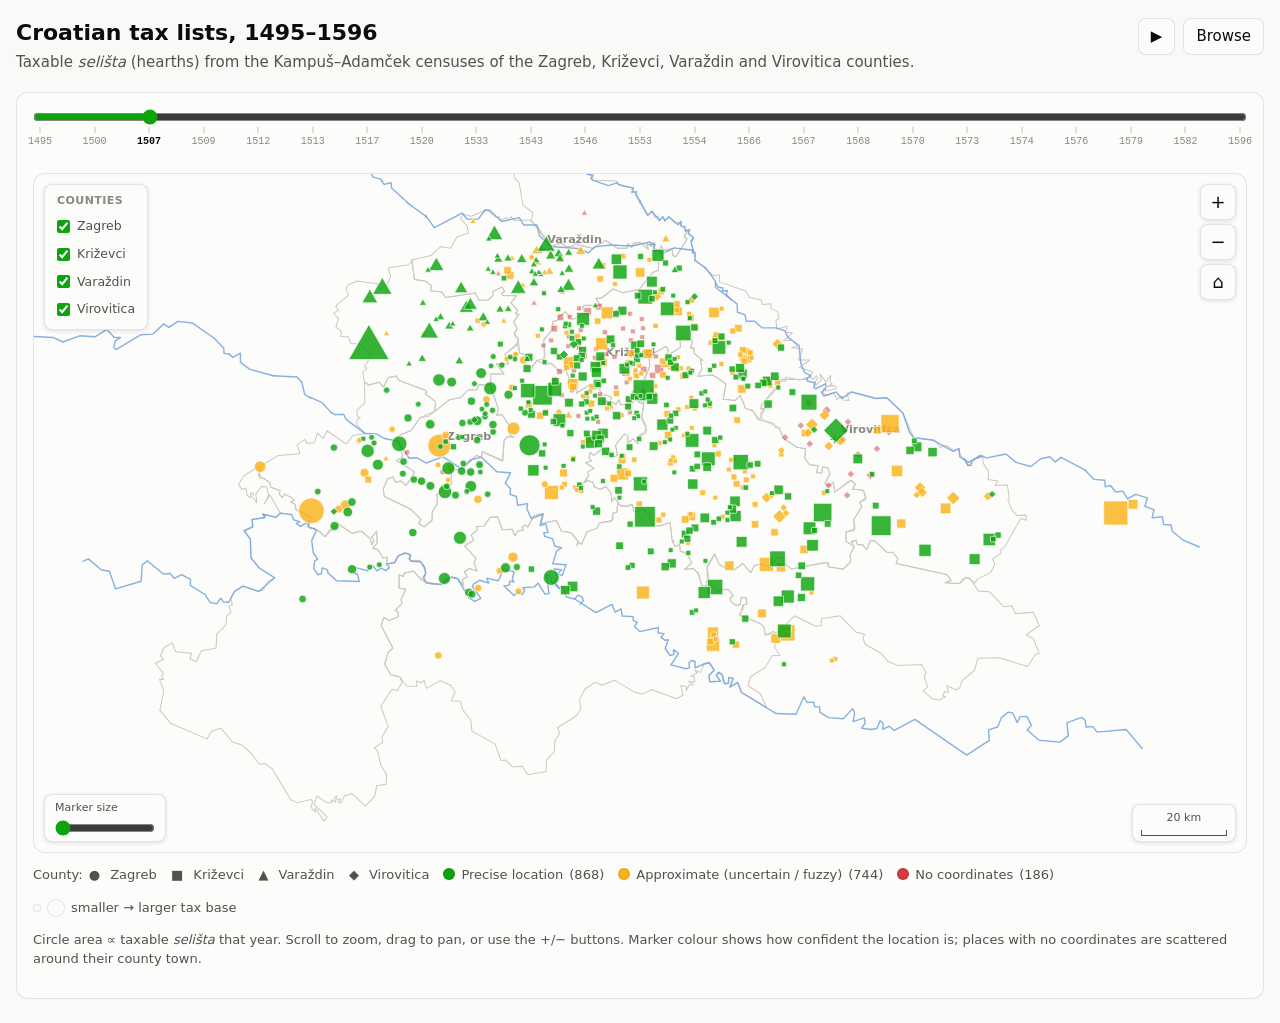
==== commit e8b114a6: "Additional locations" ====
--- a/web/index.html
+++ b/web/index.html
@@ -62,7 +62,7 @@
 
 <div class="tip" id="tip"></div>
 
-<script>const DATA = {"counties":{"4":{"name":"Zagreb","cap":[45.8144,15.978],"light":"#2a78d6","dark":"#3987e5"},"1":{"name":"Križevci","cap":[46.0246,16.546],"light":"#eb6834","dark":"#d95926"},"2":{"name":"Varaždin","cap":[46.3057,16.3366],"light":"#1baf7a","dark":"#199e70"},"3":{"name":"Virovitica","cap":[45.8319,17.3836],"light":"#eda100","dark":"#c98500"}},"places":[[1,",,,owcz","",2,46.3057,16.3701,2],[2,"Abbatia","Topusko",4,45.29315,15.97893,0],[3,"Abbatia (Opathowyna)","Dolac",4,45.81429,15.97724,0],[4,"Opathowyna, Kopam","Opatija",4,45.54417,15.9911,1],[5,"Achyna","Voćin",1,45.6167,17.55,0],[6,"Adamowcz","Haganj",1,45.91475,16.57872,1],[7,"Adamowcz","Adamovec",4,45.90445,16.16332,0],[8,"Adamowcz - Zowkowcz","Haganj",1,45.91475,16.57872,1],[9,"Ahmath","",1,46.0246,16.5592,2],[10,"Aladarocz","Korenovo",1,45.85858,16.81146,1],[11,"Aladaryowch - Mylethyncz","Miletinec",1,45.9333,16.7333,1],[12,"Alberthowyna","",1,46.03532,16.52915,2],[13,"Alexandrocz","Repinec",1,45.94965,16.50532,1],[14,"Also Gerzencze","Donja Gračenica",1,45.56667,16.61667,0],[15,"Also Bakwa","Donja Bukovica",3,45.68566,17.8071,1],[16,"Chasma","Čazma",1,45.74837,16.6132,1],[17,"Also Izdencz","Donji Zdenci",1,45.58333,17.95,0],[18,"Also Jalsewycza","Čvrstec",1,46.00446,16.66388,1],[19,"Alsolomnycza","Donja Lomnica",4,45.71171,16.02059,0],[20,"Also Lomnycza, Koztanyewcz","Donja Lomnica, Kostanjevec",4,45.71171,16.02059,0],[21,"Also Soploncza","Gornja Stupčanica",1,45.6253,17.33756,0],[22,"Also Soproncha","Gornja Stupčanica",1,45.6253,17.33756,0],[23,"Also Thothwssewyna","Topolovac",1,45.46056,16.43583,0],[24,"Also Totusewyna","Topolovac",1,45.46056,16.43583,0],[25,"Wolawlya","Volavje",4,45.65506,15.60581,1],[26,"Also Zemche","Donje Svetačje",1,45.32,16.95,1],[27,"Also Ztobycza","Donja Stubica",4,45.98017,15.97224,0],[28,"Also Ztobycza cum pertinentiis, Jakowlya","Donja Stubica, Jakovlje",4,45.98017,15.97224,0],[29,"Andraswelgh","Dišnik",1,45.60768,16.87589,1],[30,"Antholocz - Ramyncz - Chernecz - Thremecz","Crnac",3,45.6927,17.9383,1],[31,"Apathowcz","Apatovec",1,46.14771,16.57263,0],[32,"Apporowcz","Oporovec",1,46.3319,16.675,1],[33,"Area Capitulari-vicus","Laška ulica (Zagreb)",4,45.83644,16.04267,1],[34,"Athak","Otok",1,45.79342,16.58815,0],[35,"Othok","Samoborski Otok",4,45.83727,15.73197,0],[36,"Athak, Themerye","Otok",1,45.79342,16.58815,0],[37,"Athak,Tamerye, Kamarchya","Otok, Demerje",1,45.79342,16.58815,1],[38,"Atthak Zenth Ilona apud Zamobor","Sveta Jelena Samoborska",4,45.802,15.711,1],[39,"Bapcha","Črnkovec",4,45.75064,16.11976,1],[40,"Babyncz","Babinec",2,46.37184,16.10944,0],[41,"Babynschyna","Babinac Ivanski",1,45.74959,16.81207,0],[42,"Babynschyna  Koren","Babinac Ivanski",1,45.74959,16.81207,0],[43,"Bachyn","Ploščica",1,45.76163,16.88549,0],[44,"Baganoz","Badljevina",1,45.51322,17.19246,1],[45,"Bagenowcz","Badljevina",1,45.51322,17.19246,1],[46,"Bahonyn","Zvekovac",1,45.81946,16.50096,1],[47,"Wakegh","Bukvik kod Velike Trnovitice",1,45.68685,16.95805,1],[48,"Bakolcza","Donja Bukovica",1,45.66,17.76694,0],[49,"Bakolcza Zygeth","Donja Bukovica",1,45.66,17.76694,0],[50,"Bakowcza","Mali Bukovec",1,46.2857,16.7383,0],[51,"Bakwa","Špišić Bukovica",3,45.85785,17.30118,0],[52,"Bancz","Baničevec",1,45.9209,16.2929,1],[53,"Banowch","Gorica Miholečka",1,46.05406,16.42532,1],[54,"Banowch","Gorica Miholečka",1,46.05406,16.42532,1],[55,"Banowcz  Gorycza","Gorica Miholečka",1,46.05406,16.42532,0],[56,"Banthusovcz","Bolč",1,45.89085,16.67631,0],[57,"Bara ad Belam","Čaglić",1,45.38665,17.15704,1],[58,"Barachka","Banje Selo",4,45.59944,15.87909,1],[59,"Baraczka","Banje Selo",4,45.59944,15.87909,1],[60,"Baranowcz","",1,46.00419,16.54858,2],[61,"Barowcz","",1,46.04384,16.56724,2],[62,"Barswelge","",1,46.01981,16.50702,2],[63,"Barychewo","",4,45.8144,16.01867,2],[64,"Batyna","Oštrc",2,46.1664,16.0845,1],[65,"Bedenycza","Bedenica",4,46.03263,16.24324,0],[66,"Bedenycza, Felsew Ztobicza","Bedenica, Gornja Stubica",4,46.03263,16.24324,0],[67,"Bedenye","",1,46.00829,16.58293,2],[68,"Bedowcz","Klokočevac",1,45.91787,16.78393,1],[69,"Bedna","Petar Ludbreški",1,46.24806,16.69,1],[70,"Bednye","Kapela",1,45.98971,16.84437,1],[71,"Bednye cum pertinentiis","Kapela",1,45.98971,16.84437,1],[72,"Bednye seu Bukoucz","Kapela",1,45.98971,16.84437,1],[73,"Bednye seu Bwkowcz","Kapela",1,45.98971,16.84437,1],[74,"Bedwdnycze","Bedenica",4,46.03263,16.24324,0],[75,"Bekethyncz","Beketinec",1,46.01392,16.43677,1],[76,"Bela","Bijela",1,45.56276,17.29032,0],[77,"Bela","Bela",2,46.20742,16.25522,0],[78,"Bwssyn","Bela, Ivanec",2,46.20742,16.25522,1],[79,"Lepaglawa","Lepoglava",2,46.20737,16.05145,0],[80,"Bela, Threm","Bela",2,46.20742,16.25522,1],[81,"Belowarcz","Bjelovar",1,45.90645,16.82612,1],[82,"Belcheucz","Grabrić",1,45.90081,16.50575,0],[83,"Belchowcz","",1,46.0565,16.53365,2],[84,"Belcz","Bolč",1,45.89085,16.67631,0],[85,"Belecz","Belec",2,46.13177,16.1205,0],[86,"Belosowcz","Čepelovac",1,45.99497,17.04252,0],[87,"Belethyncz","Beletinec",2,46.22208,16.31108,0],[88,"Belozlawcz","Beloslavec",4,46.0351,16.22041,0],[89,"Belkolcz","Jalkovec (?)",2,46.27806,16.31889,1],[90,"Belkowcz","Grabrić",1,45.90081,16.50575,0],[91,"Bellyanowcz","Belanovo selo",1,46.22,16.6,1],[92,"Belwdowyna","Đurđevac",1,46.04105,17.06786,1],[93,"Belywdowcz","Đurđevac",1,46.04105,17.06786,0],[94,"Zobkethyncz","Đurđevac",1,46.04105,17.06786,1],[95,"Benedicowcz","Beketinec",1,46.01392,16.43677,1],[96,"Benedikowcz","Bršljanica",1,45.58279,16.85193,0],[97,"Benkowcz","Ladislavec",2,46.10861,16.0628,1],[98,"Berdekowcz ad Belam","Čaglić",1,45.38665,17.15704,1],[99,"Zomzedwara-castrum Berdowcz","Brdovec",4,45.86927,15.76228,0],[100,"Beregi","",1,45.99311,16.52244,2],[101,"Berethyncz","Beretinec",2,46.25014,16.30364,0],[102,"Beryzlawcz","Berislavec",4,45.97128,16.26628,1],[103,"Berkyssewyna","Brkiševina",4,45.44571,16.08966,0],[104,"Berkwssewyna Pokwpya ad Thopozka-cum pertinentiis","Berkuševina",4,45.293,15.97,1],[105,"Bersancz ad Kaproncza","Brežanec",1,46.1502,16.83809,0],[106,"Berschanowcz","Bršljanica",1,45.58279,16.85193,0],[107,"Bersthanowcz cum pertinentiis","Bršljanica",1,45.58279,16.85193,1],[108,"Bersthianoucz","Bršljanica",1,45.58279,16.85193,0],[109,"Berywoy cum Zenth Iwan","Garešnica",1,45.63617,16.86174,1],[110,"Beryzlaucz - Kalynye","Berislavec",4,45.97128,16.26628,1],[111,"Berzewcz-provincia inferior","Brezovica Gradina",1,45.8665,17.55807,1],[112,"Berzewcze","Brezovica Gradina",1,45.8665,17.55807,0],[113,"Berzyncz","",1,46.03756,16.59711,2],[114,"Besenowcz","Rovišće",1,45.94611,16.73173,1],[115,"Bethowcz","",3,45.8319,17.4129,2],[116,"Bezchyanowcz","Velike Sesvete",1,46.05244,16.67268,1],[117,"Bigzaagh","Božjakovina",4,45.81723,16.29566,1],[118,"Bikzaad","Bisag",4,46.03333,16.28333,1],[119,"Varasd","Varaždin",2,46.30796,16.33782,0],[120,"Byskwpcz","Biškupec",4,45.96155,16.23252,1],[121,"Byztra","Bistra",4,45.89753,15.87947,0],[122,"Blacha","",1,46.03984,16.49283,2],[123,"Blagay","Blagaj kod Svetog Petra Orehovca",1,46.10345,16.50703,1],[124,"Blagay Glogowy","Blagaj-Glogovica kod Kutine",1,45.4831,16.77559,1],[125,"Blagwsa","Blaguša",4,45.89622,16.13713,0],[126,"Blagwssa, Symonchewcz","Blaguša, Šimunčevec",4,45.89622,16.13713,0],[127,"Blasew Werh","Haganj kod Žabna",1,45.91475,16.57872,1],[128,"Blasewerh ad Achyna","Voćin",1,45.6167,17.55,1],[129,"Blasewwerh-ad Achynam","Voćin",1,45.6167,17.55,1],[130,"Blaskoucz - Glavnycza","Glavnica",4,45.93151,16.14174,1],[131,"Blaskowcz - Glawnycza","Glavnica",4,45.93151,16.14174,1],[132,"Blathnycza","Blatnica",4,45.51341,15.72524,0],[133,"Blathno, Remethinczy, Lwka*","Blato",4,45.76357,15.92426,1],[134,"Blyzna","Bliznec",4,45.80971,16.02586,0],[135,"Bliznafew","Velike Sesvete",1,46.05244,16.67268,0],[136,"Blyzna, Remethyncz","Bliznec",4,45.80971,16.02586,1],[137,"Bobowycza","Bobovica",4,45.83084,15.71423,0],[138,"Bobowycza  Kapolna","Kapela Ravenska",1,46.02829,16.42896,0],[139,"Bobowycza  Kapolna  Othok  Jemryhowcz","Kapela Ravenska",1,46.02829,16.42896,0],[140,"Bothyncz","Botinec",4,45.75469,15.93604,0],[141,"Bogacho","Bogačevo",1,46.08562,16.43325,0],[142,"Bolch","Bolč",1,45.89085,16.67631,0],[143,"Bolethyno","Kloštar Podravski",1,45.97369,17.16633,1],[148,"Bonowk","Kloštar Podravski",1,45.97369,17.16633,1],[149,"Borchecz in pertinentiis Zomzedwara","Borčec",4,45.82919,15.88801,0],[150,"Borsowcz","Galovec",1,46.06973,16.19118,0],[151,"Borkowcz","Borkovec",2,46.10806,16.0835,0],[152,"Borcz ad Topozka (predium)","Topusko",4,45.29315,15.97893,1],[153,"Borowe","Borovljani",1,46.10772,16.89046,0],[154,"Myrkowcz","Mirkovec",2,46.03194,16.28694,0],[155,"Borychewcz - Marthyndoll","Boričevec",2,46.19856,16.41135,1],[156,"Bosyako","Božjakovina",4,45.81723,16.29566,0],[157,"Bothcafeld","Mikleuška",1,45.55273,16.72795,0],[158,"Bothezyncz","Botinac",1,45.99967,16.86127,0],[159,"Bwthkafeld","Patkovac",1,45.8539,16.9294,0],[160,"Bothowcz","Botovo",3,46.21968,16.91926,0],[161,"Bothyncz","Botinac",1,45.99967,16.86127,0],[162,"Bothynowcz","Botinovec",1,46.20632,16.77074,0],[163,"Bozyas","Bezje",1,46.093,16.96,1],[164,"Bradechyna ad Garych","Gornja Garešnica",1,45.65497,16.81305,1],[165,"Bradna","Bradna",1,46.07051,16.69229,0],[166,"Bradna inferior","Bradna",1,46.07051,16.69229,1],[167,"Bragasowcz","",1,45.98657,16.57163,2],[168,"Brakwnowcz","Brekunjevec",4,45.918,16.165,0],[169,"Bregchewcz","Brčevec",1,45.86636,16.41271,0],[170,"Breschyna","Čvrstec",1,46.00446,16.66388,1],[171,"Bresnycze","Breznica",1,45.74507,17.51756,0],[172,"Bresnycza-ad Achynam","Breznica",1,45.74507,17.51756,1],[173,"Bresowcz","Breza",1,45.87961,16.72356,0],[174,"Brezowycza","Brezovica",4,45.72777,15.91007,0],[175,"Brestoycha","Kobasičari",1,45.96143,16.81298,0],[176,"Brezewcze cum pertinentiis","Brezovica kod Virovitice",1,45.86322,17.55848,1],[177,"Brezowcz","Brezovec",1,45.90867,16.26447,0],[178,"Brezoycha ad Nagh Kemlek","Brezovica Kalnička",1,46.142,16.456,1],[179,"Brezoycza","Brezovica",1,46.07523,17.07555,0],[180,"Brezt","",2,46.33278,16.29381,2],[181,"Brezth","Brest Pokupski",4,45.4532,16.25608,1],[182,"Brezthowcz - Dechyna","Brezovec",1,45.90867,16.26447,1],[183,"Brezthowcz - Dolina","Brezovec",1,45.90867,16.26447,1],[184,"Brezthye","Brest Pokupski",4,45.4532,16.25608,0],[185,"Brezyancz","Ilova kod Grubišnog Polja",3,45.69,17.15,1],[186,"Brezyna","Čaklovac",1,45.45308,17.28477,1],[187,"Brezyna - Chakowcz","Čaklovac",1,45.45308,17.28477,1],[188,"Brokwnowcz","Brekunjevec",4,45.918,16.165,1],[189,"Brokunoucz - Adamovcz","Brekunjevec",4,45.918,16.165,1],[190,"Brokwnyowcz, Glawnycza","Brokunjovec, Glavnica",4,45.93151,16.14174,0],[191,"Brysnyak","",1,46.06653,16.56494,2],[192,"Bryzthno","Gornja Bistra",4,45.91982,15.89864,0],[193,"Bwdrowcz","Gudovec",1,45.88114,16.78464,0],[194,"Budyndol, Pomperoucz, Hansevcz","Budinščina, Pomnerovac",2,46.12691,16.20376,1],[195,"Bukovcz","Zvonik",1,45.89837,16.63651,0],[196,"Bwschyncz","Buščinec",1,45.8824,16.67234,0],[197,"Bwdyslwcz","Budislavec",2,46.28,16.235,1],[198,"Bwdnak","Sesvete",1,45.696,17.03,0],[199,"Bwdrowcz","Budrovac",3,45.98463,17.05671,0],[200,"Bwdyndoll","Budinščina - Pomnerovac",2,46.12691,16.20376,1],[201,"Bwdyndol - Hansewcz","Budinščina - Pomnerovac",2,46.12691,16.20376,1],[202,"Bwdyndol - Hansewcz - Pomperowcz","Budinščina - Pomnerovac",2,46.12691,16.20376,1],[203,"Bwdyndoll","Budinščina - Pomnerovac",2,46.12691,16.20376,1],[204,"Dymythrowcz","Gradec",2,45.92291,16.48957,1],[205,"Bwkowcz, Zelyna","Bukovec, Zelina",4,45.71041,15.82029,0],[206,"Bwkowschak","Bukovšćak",4,45.90555,15.8017,0],[207,"Bwsowcz","Virovitica",3,45.83314,17.38534,1],[208,"Bwssocz","Virovitica",3,45.83314,17.38534,1],[209,"Bwssowcz","Virovitica",3,45.83314,17.38534,1],[210,"Bwsthincz","Bušić",1,45.8137,16.02379,0],[211,"Bwzyn, Odra","Buzin, Odra",4,45.74987,15.99532,0],[212,"Bwyancz","Paruževac",1,45.83503,16.49799,1],[213,"Bwyowcz","Bujovac",1,45.59283,17.22376,1],[214,"Byenyk","Pobjenik",1,45.70489,16.61315,0],[215,"Byenyk ad Topozka (predium)","Topusko",4,45.29315,15.97893,1],[216,"Bygzaad","Bisag",4,46.03333,16.28333,1],[217,"Bykzad","Bisag",1,46.03333,16.28333,0],[218,"Bygzad","Bisag",4,46.03333,16.28333,1],[219,"Bygzad-citra Lonyam","Bisag",4,46.03333,16.28333,1],[220,"Bykalla","Korenovo",1,45.85858,16.81146,0],[221,"Bykchelethincz","Hampovica",1,46.01568,16.95408,0],[222,"Bykszad","Bisag",4,46.03333,16.28333,1],[223,"Bykzad","Bisag",4,46.03333,16.28333,1],[224,"Bykzad, Wyhel","Bisag, Novo Mjesto",1,46.03333,16.28333,0],[225,"Bynowcz","Čepelovac",1,45.99497,17.04252,0],[226,"Byskwpcz","Biskupec",2,46.2857,16.33548,0],[227,"Byskwpecz","Biškupec",2,46.2857,16.33548,0],[228,"Byztrycza","Bistrica",4,45.99721,16.12274,0],[229,"Byzkelethycz","",1,46.00163,16.48891,2],[230,"Camarcha","Novigrad Podravski",1,46.07575,16.94978,0],[231,"Camarcha - Thwlowa","Novigrad Podravski",1,46.07575,16.94978,1],[232,"Campus","",1,46.01438,16.61297,2],[233,"Campus","Jakuševec",1,45.75775,16.01926,1],[234,"Capella","Stara Kapela",1,45.89095,16.60632,0],[235,"Cappela Kelyanowcz","Kapela Podravska",1,46.27787,16.69298,1],[236,"Chapalowcz","Čepelovac",1,45.99497,17.04252,0],[237,"Czargowcz","Poljana",2,46.27,16.31806,1],[238,"Karlowcz","Karlovec Ludbreški",1,46.28769,16.62878,1],[239,"Chereborda","Cerovo brdo (Vojakovački Osijek)",1,46.12703,16.53864,1],[240,"Cherztwecz","Čvrstec",1,46.00446,16.66388,0],[241,"Chakowcz","Čaklovac",1,45.45308,17.28477,0],[242,"Chakowcz - Brezyna","Čaklovac",1,45.45308,17.28477,1],[243,"Chaktornya","Čaklovac",1,45.45308,17.28477,0],[244,"Chalyncz","Čalinec",2,46.28906,16.18063,0],[245,"Chyanyo","Čanjevo",1,46.10639,16.33944,0],[246,"Chanyo, Prezeka, Rauen","Čanjevo",1,46.10639,16.33944,1],[247,"Czargowcz","Poljana",2,46.27,16.31806,1],[248,"Charzyncz","",1,46.06497,16.50513,2],[249,"Chazarwara","Cesargrad",2,46.06013,15.72227,0],[250,"Chebenowcz","Cepidlak",1,45.9751,16.69139,0],[251,"Chehowyna ad portionem","",1,45.97401,16.53656,2],[252,"Czekno","Bršljanica",1,45.58279,16.85193,0],[253,"Chelowechky","",2,46.25414,16.34315,2],[254,"Chelycze","Gornji Tkalec",1,45.9705,16.4497,1],[255,"Chemernicha","Čemernica Lonjska",1,45.76586,16.41688,0],[256,"Cherbyncz","Štefanec (okolica)",2,46.25611,16.43611,1],[257,"Cheperlyncz, Stefancz","Štefanec, Otok",2,46.25611,16.43611,1],[258,"Zenth Berthalam","Bartolovec",2,46.29709,16.43515,0],[259,"Cherbenye - Lwkawecz","Lukavec",1,46.24292,16.21529,1],[260,"Cherchan ad Gemlech","Graberje Ivaničko",1,45.71016,16.4712,1],[261,"Cheresnye","Vidovec",2,46.28333,16.23333,1],[262,"Cheresnye","Vidovec",2,46.28333,16.23333,1],[263,"Cheresnyo - Wydowcz","Vidovec",2,46.28333,16.23333,1],[264,"Chernkowcz","Črnkovec",4,45.75064,16.11976,0],[265,"Chernacz","",3,45.85578,17.34618,2],[266,"Chernareca","Hercegovac",1,45.65536,17.00908,1],[267,"Chernareka","Hercegovac",1,45.65536,17.00908,0],[268,"Chernchan ad Gemlecz","Graberje Ivaničko",1,45.71016,16.4712,1],[269,"Chernecz","Crnac",3,45.6927,17.9383,0],[270,"Cherneleucz - Toplychycza","Toplica",4,45.2943,15.9707,1],[271,"Chernesoucz","Črnčevec",1,46.08802,16.46647,1],[272,"Chernkowcz, Schytaryo","Črnkovec, Ščitarjevo",4,45.75064,16.11976,0],[273,"Chernomercz","Črnomerec",4,45.81564,15.93616,0],[274,"Chernossowcz","",1,46.05852,16.60396,2],[275,"Chernylewch, Thoplychycha","Toplica",4,45.2943,15.9707,1],[276,"Chernylno","",4,45.84757,15.92606,2],[277,"Chero berdo","Cerovo brdo",1,46.12703,16.53864,0],[278,"Cherowoberdo","Cerovo brdo",1,46.12703,16.53864,0],[279,"Cherwylno","Strezojevo",4,45.52716,16.03765,1],[280,"Cherztwecz Zenth Pether","Sveti Petar Čvrstec",1,46.00446,16.66388,0],[281,"Cheztylowcz","Čestilovec",1,46.178,16.76,1],[282,"Chethertekhel","Četvrtkovac",1,45.58333,17.23333,0],[283,"Chezmycza Zenth Iwan","",1,46.02684,16.468,2],[284,"Cnesancz","Maglenca",1,45.92117,16.93201,0],[285,"Chorgowcz","Cargovec (?)",2,46.285,16.26806,1],[286,"Chowcowyna","",1,45.98529,16.6029,2],[287,"Chowkowyna","",1,46.08176,16.54219,2],[288,"Chrechancz","Črečan",4,45.9778,16.26047,0],[289,"Chremysthe","Cremušina",1,45.79455,17.19377,0],[290,"Chernchan ad Gemlecz","Graberje Ivaničko",1,45.71016,16.4712,1],[291,"Chresnevo - Obres","Sveti Ilija",2,46.24573,16.32235,0],[292,"Chresno","Crešnjevica",1,45.92001,17.1467,0],[293,"Christalocz","Kreštelovac",1,45.57654,17.052,0],[294,"Chrysthalowcz-cum provincia et pertinentiis","Kreštelovac",1,45.57654,17.052,1],[295,"Chwcher","Čučerje",4,45.87289,16.05601,0],[296,"Chwchwwachincz","",1,45.97955,16.49186,2],[297,"Chwdowcz","Sudovec i Vinarec",1,46.10583,16.36305,1],[298,"Chwdowcz, Wynarcz","Sudovec i Vinarec",1,46.10583,16.36305,0],[299,"Chwthenya","Kutina",1,45.51869,16.79114,0],[300,"Chyglana","Mala Ciglena",1,45.89342,16.94122,0],[301,"Cyglena","Dulepska",1,45.89455,16.34264,0],[302,"Chygleno","Dulepska",1,45.89455,16.34264,0],[303,"Chystho Hrastye","",3,45.78643,17.38933,2],[304,"Chystho Hrazthya","",3,45.87476,17.43076,2],[305,"Chyztahrazthya","",3,45.82123,17.29706,2],[306,"Czyrquena","Cirkvena",1,45.93512,16.65808,0],[307,"Civitas Montis Grecensis Zagrabiensis","Zagreb - Grič",4,45.81623,15.9736,1],[308,"Clobwk - Jalsewcz - Zenth Iwan","Čvrstec",1,46.00446,16.66388,1],[309,"Klokochowcz","Klokočevec",1,45.83367,15.70247,0],[310,"Clwch","Lipovac Lonjski",1,45.78194,16.45111,0],[311,"Conthowcz","Grubišno Polje",1,45.70219,17.17224,0],[312,"Copathowcz","Gornja Kovačica",1,45.771,17.10934,0],[313,"Copozowcz","Čazma",1,45.74837,16.6132,0],[314,"Corbowa","Grbavac",1,45.71135,17.10149,0],[315,"Coren","Korenovo",1,45.85858,16.81146,0],[316,"Coren - Zdela","Korenovo",1,45.85858,16.81146,1],[317,"Coroska","Koruška",1,46.01979,16.53092,0],[318,"Omnii Sancti in Prodauiz","Virje",1,46.06719,16.98869,1],[319,"Cothnyak","Kutnjak",1,46.2717,16.78079,1],[320,"Coznethyno","Mučna",1,46.06893,16.73759,0],[321,"Koznycza","Kosnica",4,45.7506,16.08537,0],[322,"Coztanowcz","Kostanjevac",1,46.0049,16.93915,0],[323,"Kozthel","Kostel",2,46.18398,15.72562,0],[324,"Crachowcz","Čret Bisaški (okolica)",1,46.05351,16.30056,1],[325,"Krapyna","Krapina",2,46.09832,15.93774,0],[326,"Craschych, Wywodyna","Krašić",4,45.65409,15.51746,1],[327,"Crassulcz","Krasovec (?)",2,46.22306,16.12,1],[328,"Crawaryna","Grahovljani",1,45.49298,17.25528,0],[329,"Crawarzka","Kravarsko",4,45.5865,16.04719,0],[330,"Crawloch","",1,46.03261,16.63176,2],[331,"Crethyn in Dobrachwcha","Dobra Kuća",1,45.61031,17.29438,1],[332,"Crisium","Križevci",1,46.02474,16.54578,0],[333,"Crisium-civitas taxa 500 fl","Križevci",4,46.0247,16.546,0],[334,"Crisium-civitas inferior","Križevci (inf.)",1,46.02474,16.54578,0],[335,"Crisium-civitas superior","Križevci (sup.)",1,46.02474,16.54578,0],[336,"Crisnychya ad Galgoycza","Rasinja",1,46.188,16.70853,1],[337,"Crisowlyan","Križovljan",1,46.26443,16.55595,1],[338,"Crysancz","Križanec",2,46.24518,16.3427,1],[339,"Crysthesawcz-ad Galgowcz","",1,46.0597,16.47334,2],[340,"Cryznychycha-ad Zenthywan dicata","",1,45.96332,16.56586,2],[341,"Cwlpowcz","",1,46.08025,16.59193,2],[342,"Czargowcz","Poljana",2,46.27,16.31806,1],[343,"Czargowcz","Poljana",2,46.27,16.31806,1],[344,"Czebowcz-Kos","Cebovac (Kos)",2,46.15306,16.025,1],[345,"Czerowycza Zentiwan","Đurđevac",1,46.04105,17.06786,1],[346,"Czerowycza Zenth Iwan ad Zenth Gergerwara","Đurđevac",1,46.04105,17.06786,1],[347,"Czerowycza ad Zenth Gerghwara","Đurđevac",1,46.04105,17.06786,1],[348,"Czerye","Cerje",4,45.82966,16.19147,0],[349,"Czome","",1,46.00471,16.45622,2],[350,"Czwethkowych","Cvetković",4,45.65076,15.64701,0],[351,"Czyglenycza","Ciglenica",2,46.3124,16.33295,0],[352,"Demerye","Demerje",4,45.73188,15.88288,0],[353,"Darnowcz","Drenovac",1,45.82653,15.99607,0],[354,"Darnocz cum pertinenciis","Slatinski Drenovac",1,45.55529,17.70651,0],[355,"Dorozlo Bakwa","Klokočevac",1,45.91787,16.78393,0],[356,"Dawch","",1,45.99662,16.63321,2],[357,"Deche","Dišnik",1,45.60768,16.87589,0],[358,"Declyna","Diklenica",1,45.96799,16.8609,0],[359,"Decze","Deča",3,46.07,17.18,1],[360,"Dedochay sub Pokwpye","Lijevi Degoj",4,45.47592,15.96212,1],[361,"Dercowcz","Dereza Čazmanska",1,45.75646,16.59982,0],[362,"Derkowcz","Dereza Čazmanska",1,45.75646,16.59982,0],[363,"Derze","Virovitica (imanje Derže)",3,45.83314,17.38534,1],[364,"Desnycze","Dišnik",1,45.60768,16.87589,0],[365,"Desowcz","",1,46.08728,16.50822,2],[366,"Deykowcz-de Waska","Vaška",1,45.81543,17.66625,1],[367,"Domagowych","Domagović",4,45.62872,15.638,0],[368,"Dimikowcz","Gradec",1,45.92291,16.48957,0],[369,"Dimitrowcz","Gradec",1,45.92291,16.48957,0],[370,"Districtus Capituli Zagrabiensis","Kaptol",4,45.81462,15.97847,0],[371,"Dobochecz","Tkalec",1,45.96273,16.45058,1],[372,"Dobowcz","Dubovec",1,46.00844,16.28657,0],[373,"Dobownyk","Virovitica",3,45.83314,17.38534,1],[374,"Dobowyna","",1,45.95951,16.51228,2],[375,"Dobowyo in Berzewcze","Brezovica kod Virovitice",1,45.86322,17.55848,1],[376,"Dobra Kuchya","Dobra Kuća",1,45.61031,17.29438,0],[377,"Dobrachwcha","Veliki Bastaji",1,45.64545,17.3261,1],[378,"Dobrawa","Dubrava Samoborska Zagrebačka Dubrava",4,45.80631,15.66992,0],[379,"Dobrawa ad Lythwuanych","Dubrava Samoborska Zagrebačka Dubrava",4,45.80631,15.66992,1],[380,"Dobrawa villa ad Lythwanych","Dubrava Samoborska Zagrebačka Dubrava",4,45.80631,15.66992,1],[381,"Dobrawycza","",2,46.3543,16.39054,2],[382,"Dobrokychya","Dobra Kuća",1,45.61031,17.29438,0],[383,"Dobrowa Czerzka","Dobrova",4,45.83806,16.54389,1],[384,"Dobrowych","Dobrouch",1,46.135,16.87,1],[385,"Dol","",4,45.75126,15.98595,2],[386,"Dolyane","Doljani Žumberački",4,45.71645,15.29143,1],[387,"Dolyan ad Belam","Čaglić",1,45.38665,17.15704,1],[388,"Dolyancz","Doljanec",1,45.99087,16.44932,0],[389,"Domankwsowcz","Veliki Grđevac",1,45.75156,17.04973,1],[390,"Dombrensi","Dubrava",1,45.8423,16.53493,1],[391,"Dombro","Dubrava",1,45.8423,16.53493,0],[392,"Dombro-oppidum - Gradecz","Dubrava",1,45.8423,16.53493,0],[393,"Dombro-provincia ad Sanctum Michaelem","Dubrava",1,45.8423,16.53493,1],[394,"Donadowcz","Ivanić-Grad",1,45.70568,16.39201,1],[395,"Dragalen","Jazavica kod Novske",1,45.3189,17.05846,1],[396,"Dragalyn ad Belam","Čaglić",1,45.38665,17.15704,1],[397,"Dragalyna","Jazavica",1,45.3189,17.05846,1],[398,"Draganychy","Draganići",4,45.75996,16.00598,0],[399,"Dragatyn","Draganec",1,45.78063,16.62532,1],[400,"Dragonoscz","Dragonožec",4,45.66107,15.94717,0],[401,"Dragowyna","",1,46.05734,16.63572,2],[402,"Dragowya ad Achynam","Voćin",1,45.6167,17.55,1],[403,"Drakcha","Graberje Ivaničko",1,45.71016,16.4712,0],[404,"Draschya","Graberje Ivaničko",1,45.71016,16.4712,0],[405,"Drascha ad Gemenecz","Graberje Ivaničko",1,45.71016,16.4712,1],[406,"Drascha ad Gemlech","Graberje Ivaničko",1,45.71016,16.4712,1],[407,"Draschyna ad Gemlecz","Graberje Ivaničko",1,45.71016,16.4712,1],[408,"Drasowch","Dijakovac",1,45.7006,17.3514,0],[409,"Drasewcz","Korenovo",1,45.85858,16.81146,0],[410,"Drasimercz","Draganec",1,45.78063,16.62532,0],[411,"Drawamelleke","Kloštar Podravski",1,45.97369,17.16633,0],[412,"Dremowa","Drenova",4,45.93323,16.17795,1],[413,"Drenowa","Drenova",4,45.93323,16.17795,0],[414,"Sebastyanowcz","Druškovec (?)",2,46.25611,16.14806,1],[415,"Drwskowcz","Druškovec",2,46.25611,16.14806,0],[416,"Dwbowcz","Dubovica",1,46.28802,16.69161,0],[417,"Dubouycza, Kapolna","Dubovica, Kapela",1,46.28802,16.69161,0],[418,"Dubrawa","Dubrava",4,45.83806,16.54389,1],[419,"Dwlyebzka","Dulepska",1,45.89455,16.34264,1],[420,"Dworany","Vranov Dol",4,45.725,15.6319,1],[421,"Dwbowecz","Dubovac",4,45.49444,15.53444,0],[422,"Dwbyno","",1,46.04284,16.44634,2],[423,"Dwgy Werh","Dugi vrh",1,46.07085,16.38208,0],[424,"Dwlepzka, Erdowcz","Dulepska, Erdovec",1,45.89455,16.34264,0],[425,"Dwmowcz","Dumovec",4,45.81129,16.16,0],[426,"Dworane","Malunje",4,45.69136,15.62628,1],[427,"Dworyancz","",1,45.96343,16.60265,2],[428,"Dworysche","Dvorišće",1,45.98478,16.60045,0],[429,"Dworyschye Superior","Dvorišće",4,45.82383,16.2759,0],[430,"Dworysche Superior","Dvorišće, Orehovec",4,45.82383,16.2759,0],[431,"Dworysche, Orehowcz","Dvorišće, Orehovec",1,45.98478,16.60045,0],[432,"Dwsycza","Dužica",4,45.53815,16.23645,0],[433,"Dyakowch","Diankovec",1,46.04132,16.48179,0],[434,"Dyanfelde","Dijankovec",1,46.03998,16.48155,0],[435,"Dyewsewcz","",1,46.0974,16.56402,2],[436,"Gymelchfeld","Dimičkovina",1,45.60041,17.16952,1],[437,"Ebres","Obrež",1,46.1183,16.4353,0],[438,"Ecclesia Zagrabiensis","Zagreb (Kaptol)",4,45.814,15.979,1],[439,"Eghywdowcz","Ježdovec",4,45.77668,15.84603,0],[440,"Egwdowcz - Chargowcz - Polyana","Poljana",2,46.27,16.31806,1],[441,"Egywdo-Charkowcz","Degidovec",2,45.86514,16.05488,1],[442,"Jemryhowcz","Imbriovec",1,46.25639,16.82164,0],[443,"Emryholcz","Imbriovec",2,46.25639,16.82164,0],[444,"Erdowcz","Erdovec",1,46.02983,16.48131,0],[445,"Erpenye","Mala/Velika Erpenja",2,46.095,15.785,1],[446,"Erwencze","Erwencze",1,45.39814,17.125,1],[447,"Fabyanowcz","Narta",1,45.8333,16.7885,0],[448,"Fabyanchewcz","Narta",1,45.8333,16.7885,0],[449,"Farcasovcz","Farkaševac",1,45.89227,16.62319,1],[450,"Farkadyn","Trema (okolica Čvrsteca)",1,45.99488,16.61335,1],[451,"Farkasowcz","Petrovina",1,45.5271,17.1602,1],[452,"Farkassowcz","Petrovina",1,45.5271,17.1602,1],[453,"Farkazowcz","",1,45.97868,16.4606,2],[454,"Felse Chezmyche","Botinac",1,45.99967,16.86127,0],[455,"Felse Izdencz","Zdenci",1,45.58776,17.9514,0],[456,"Felsew Zemche","Gornje Svetačje",1,45.35,16.95,1],[457,"Felsew Ztobycza","Gornja Stubica",4,45.97499,16.01752,0],[458,"Felseu Ztobycza, Lepa Vez","Gornja Stubica, Lepa Ves",4,45.97499,16.01752,0],[459,"Felsew Bakwa","Špišić Bukovica",1,45.8477,17.27824,1],[460,"Felsew Bakwa","Špišić Bukovica",3,45.85785,17.30118,1],[461,"Felsew Bakwa cum pertinentiis","Špišić Bukovica",3,45.85785,17.30118,1],[462,"Felwsew Krayachowcz","Novoseljani",1,45.89642,16.8741,1],[463,"Felsew Gerzencze","Gračenica",1,45.51497,16.65404,0],[464,"Felsew Pozawye Zablathye","Posavje Susedgradsko",4,45.82098,15.83079,1],[465,"Felsew Soploncza","Gornja Stupčanica",1,45.6253,17.33756,0],[466,"Felsew Totusewyna","Topolovac",1,45.46056,16.43583,0],[467,"Felsew Zthwbycza, Bedenycze","Gornja Stubica, Bedenica",4,45.97499,16.01752,0],[468,"Felsew Zthwbycza, Bosyako","Gornja Stubica, Božjakovina",4,45.97499,16.01752,0],[469,"Felso Czesmycze","Čazma",1,45.74837,16.6132,1],[470,"Ferkwlowcz","Frkuljevec Peršaveski",2,46.11944,16.0214,0],[471,"Feyerkew","Bijela Stijena",1,45.342,17.1937,1],[472,"Feyrkew-waywodatus cum pertinentiis","Bijela Stijena",1,45.342,17.1937,1],[473,"Filyphfalwa","Filipovec",1,46.145,16.865,1],[474,"Finthincz","Finčevec",1,46.09838,16.42734,1],[475,"Fodorowcz","Fodorovec",3,46.04066,16.41036,0],[476,"Fodrowcz","Fodorovec",1,46.04066,16.41036,0],[477,"Fodorowczy","Fodorovec",2,46.04066,16.41036,0],[478,"Foryanowcz","Prašćevac",1,45.91959,16.64991,1],[479,"Furmeghoch","",1,46.01832,16.65524,2],[480,"Fwka","Fuka",1,45.88634,16.52874,0],[481,"Fychowcz","Finčevec",1,46.09838,16.42734,0],[482,"Fyerky","Bijela Stijena",1,45.342,17.1937,1],[483,"Phylethyncz","Pavlin Kloštar",1,46.0073,16.82887,1],[484,"Fynchewcz","Finčevec",1,46.09838,16.42734,0],[485,"Galgoncza","Glogovnica",1,45.96719,16.52721,0],[486,"Galgowo","Galgovo",4,45.74369,15.74904,0],[487,"Galowchecz","Galovac",1,45.844,16.85246,1],[488,"Galowcz","Galovac",1,45.844,16.85246,0],[489,"Garazda","Garazda (kod Velikog Grđevca)",1,45.73333,17.03333,1],[490,"Garazdyncz","Veliki Grđevac",1,45.75156,17.04973,1],[491,"Gardowa","Grđevac",1,45.75156,17.04973,0],[492,"Garyghnycze","Garešnica",1,45.63617,16.86174,0],[493,"Gathalowcz","Gatalovec",1,45.712,17.056,1],[494,"Gothalowcz","Gotalovec",2,46.15669,16.21927,0],[495,"Gayancz","Gojanec",2,46.28806,16.30306,1],[496,"Gayancz, Nedelyancz","Gojanec, Nedeljanec",2,46.28806,16.30306,0],[497,"Gayanczy","Gojanec",1,46.2859,16.3029,1],[498,"Gedrocz","Gedrovec",1,46.138,16.88,1],[499,"Geramuczyak","Ratkovec - Grančar",2,46.11817,16.0847,1],[500,"Greben","Greben",4,45.76404,15.33416,1],[501,"Gerecz","Stari Gradec",1,45.9247,17.2925,0],[502,"Gerecz","Gradec (Zagreb)",4,45.81623,15.9736,0],[503,"Gerwasowcz","Grbaševec",1,46.21238,16.74533,1],[504,"Gerzencze","Gračenica",1,45.51497,16.65404,0],[505,"Gorycza","Gorica",4,45.43392,15.48565,0],[506,"Glagowo","Galgovo",4,45.74369,15.74904,0],[507,"Glaunycza Sanctae Trinitatis","Glavnica",4,45.93151,16.14174,1],[508,"Glawnycza","Glavnica",4,45.93151,16.14174,1],[509,"Globochecz","Globočec",4,46.01547,16.1582,0],[510,"Globochecz","Lipovčani",1,45.9856,16.78826,0],[511,"Globochecz - Polyana","Lipovčani",1,45.9856,16.78826,1],[512,"Glokosowcz - Mylethynch","Miletinec",1,45.9333,16.7333,1],[513,"Golgoncza, Kalecz","Glogovnica",1,45.96719,16.52721,1],[514,"Golyak- judicatus (Jazthrebarzka-castrum)","Jastrebarsko",4,45.67166,15.65039,1],[515,"Gorazdyncz","Veliki Grđevac",1,45.75156,17.04973,1],[516,"Gorbonokfew","Podgrađe",1,46.04105,17.06786,1],[517,"Gorbonok Drawamelleke","Kloštar Podravski",1,45.97369,17.16633,0],[518,"Gorbonwk-oppidum cum pertinentiis","Kloštar Podravski",1,45.97369,17.16633,0],[519,"Gorbowa","Grbavac",1,45.71135,17.10149,0],[520,"Goricza in episcopatu Zagrabiensi","",4,45.87392,16.04347,2],[521,"Gorycza","Gorica",1,46.22546,16.73205,0],[522,"Gorychan - Zbelye","Goričan",2,46.3846,16.67684,0],[523,"Gorycza","Gorica",3,46.22546,16.73205,0],[524,"Gorycza Maiori","Velika Gorica",4,45.69864,16.06964,1],[525,"Gorycza sive Pregrada","Goričanovec",2,46.18162,15.81215,1],[526,"Gorycza, Pleszo","Gorica, Pleso",4,45.43392,15.48565,0],[527,"Gotaleryancz","",1,46.08127,16.47049,2],[528,"Gotalowcz, Zawersye","Gotalovec, Završje",2,46.15669,16.21927,0],[529,"Gozthowychy","Gostović",1,45.92837,16.4445,1],[530,"Graberiancz","Dulepska",1,45.89455,16.34264,0],[531,"Graberya","Graberje Ivaničko",1,45.71016,16.4712,1],[532,"Graberye","Grabe",2,46.07471,16.0079,1],[533,"Grabrych","Grabrić",1,45.90081,16.50575,0],[534,"Grachan","Gračani",4,45.85485,15.9709,0],[535,"Grachina ad Garig","Gračani",1,45.85825,15.97408,0],[536,"Grachyna","Gračina",1,45.97802,16.5603,0],[537,"Gradacz","Gradec",1,45.92291,16.48957,1],[538,"Gradacz Jampnycza","Gradec Pokupski",4,45.54791,15.86951,1],[539,"Gradchyna ad Garych","Gornja Garešnica",1,45.65497,16.81305,1],[540,"Gradecz","Gradec",1,45.92291,16.48957,0],[541,"Gradysche","Bršljanica",1,45.58279,16.85193,0],[542,"Gragena","Vojakovac",1,46.06688,16.59369,0],[543,"Gragyan","Gradna",4,45.82308,15.7406,0],[544,"Gramchoucz","Stare Plavnice",1,45.89403,16.80838,0],[545,"Grayan","Čvrstec",1,46.00446,16.66388,1],[546,"Grebenna","Grebeno",1,45.725,17.085,1],[547,"Greda","Greda",1,45.1746,17.8435,1],[548,"Gredakowcz ad Gemnecz","Bosiljevo Čazmansko",1,45.74134,16.57583,1],[549,"Gredycze, Zabok","Gubaševo, Zabok",2,46.01987,15.8657,0],[550,"Gregorchyncz","Virje",1,46.06719,16.98869,0],[551,"Gregorowcz","Gregurovec",1,46.02979,16.44984,0],[552,"Gregorowcz","Gregurovec",2,46.15548,15.98955,0],[553,"Gregoryancz - Dorozlawcz - Camarcha","Novigrad Podravski",1,46.07575,16.94978,1],[554,"Gregwrowcz ad Nagh Kemlek","Gregurovec",1,46.02979,16.44984,1],[555,"Gregoryowcz - Zaywsawcz","Grginac",1,45.91465,16.89856,1],[556,"Gregsynch","Mučna",1,46.06893,16.73759,0],[557,"Gregwrowcz, Toplycza, Oskowcz","Gregurovec",2,46.15548,15.98955,1],[558,"Grekzynchk","Mučna",1,46.06893,16.73759,0],[559,"Grexyncz","Mučna",1,46.06893,16.73759,0],[560,"Grobosincz","Grubišno Polje",1,45.70219,17.17224,0],[561,"Grymoucz","",1,45.94631,16.54655,2],[562,"Grysnyak","",1,46.08337,16.62278,2],[563,"Gubassewo, Martyncze","Gubaševo, Martinec",2,46.01987,15.8657,0],[564,"Gwbassewo, Prozenyk","Gubaševo, Prosenik",2,46.01987,15.8657,0],[565,"Gwnnyak","Gunjak",1,46.02074,16.64943,0],[566,"Gwrgewcz","Graberje Ivaničko",1,45.71016,16.4712,0],[567,"Gwbassewo","Gubaševo",2,46.01987,15.8657,0],[568,"Gwdowcz","Gudovac",1,45.88114,16.78464,0],[569,"Gwdowcz cum pertinentis","Gudovac",1,45.88114,16.78464,0],[570,"Gwrsincz","Mučna",1,46.06893,16.73759,1],[571,"Gywgancz","Kaniška Iva",1,45.52893,16.92306,0],[572,"Gywrethyncz","Đuretinec",1,46.28111,16.21889,1],[573,"Gywrkethyncz","",2,46.29361,16.23762,2],[574,"Gywrynowcz","",1,46.01718,16.4307,2],[575,"Habyanowcz","Habjanovac",1,45.87822,16.55004,0],[576,"Hegen","Haganj",1,45.91475,16.57872,0],[577,"Halehosowcz","Pavlin Kloštar",1,46.0073,16.82887,0],[578,"Hathko","Hotko",1,45.75156,17.04973,1],[579,"Hothko Zenth Myhal","Hotko",1,45.75156,17.04973,1],[580,"Haznarcz","Sudovec",1,46.10583,16.36305,0],[581,"Haznarcz - Turkoucz","Sudovec",1,46.10583,16.36305,0],[582,"Hedrihowcz","Pavlin Kloštar",1,46.0073,16.82887,1],[583,"Hedryhowcz","",1,45.97536,16.63943,2],[584,"Hemowcz","Đurđic",1,46.00276,16.58469,0],[585,"Herbothowcz","Fuka",1,45.88634,16.52874,0],[586,"Herbolthya","Veliki Poganac",1,46.14905,16.61519,0],[587,"Herborthya","Veliki Poganac",1,46.14905,16.61519,0],[588,"Hercowcz","",1,46.10573,16.52474,2],[589,"Herysynch","Herešin",1,46.17694,16.86658,1],[590,"Herethyncz","Galovac",1,45.844,16.85246,0],[591,"Hergowicza Pwzta Dwsa","Dužica",4,45.53815,16.23645,0],[592,"Herpenye","Mala/Velika Erpenja",2,46.095,15.785,1],[593,"Heryowcz","",1,45.95395,16.48197,2],[594,"Herzowa","Hrsovo",1,45.9383,16.68504,0],[595,"Hewiz","Četvrtkovac",1,45.58333,17.23333,1],[596,"Hom","Hum",1,45.66665,17.53055,0],[597,"Hom","Hum",4,45.81154,15.59749,0],[598,"Horeowcz","Gračenica",1,45.51497,16.65404,0],[599,"Horzowa","Hrsovo",1,45.9383,16.68504,0],[600,"Hothko","Hotko",1,45.75156,17.04973,0],[601,"Hothnya Zenth Pal","Stari Pavljani",1,45.86058,16.87469,0],[602,"Hothowa","Begovača",1,45.66495,16.8651,0],[603,"Hothowo","Đurđevac",1,46.04105,17.06786,1],[604,"Howano","Koprivnica",1,46.16725,16.81022,1],[605,"Hozywfalw","",1,46.04693,16.66334,2],[606,"Hraschyna","Hrašće",4,45.73061,16.00488,1],[607,"Hraschan","Raščani",1,46.02074,16.64943,0],[608,"Hraschyna ad Greben cum pertinentiis","Hrašćina",4,46.11043,16.22727,1],[609,"Hrasthan","Rašćani",1,46.02074,16.64943,1],[610,"Hrazthye","Hrašće Turopoljsko",4,45.73061,16.00488,0],[611,"Hrastina","Hrastina",1,45.90611,15.73611,1],[612,"Hrastovica cum pertinentiis","Hrastovica",4,45.39876,16.27174,1],[613,"Hrazthyna","Hraštje",1,45.97824,16.26886,0],[614,"Hrebyncz","Hrebinec",4,45.84087,16.26027,0],[615,"Hrelychy","Hrelić",4,45.76827,16.0169,0],[616,"Hromchovcz","Svinjarec",1,45.80226,16.56701,1],[617,"Hromkowcz","Stare Plavnice",1,45.89403,16.80838,0],[618,"Hrwsowcz","Ruševac",1,46.03167,16.67867,0],[619,"Hrustopecowyna","",1,46.06362,16.43649,2],[620,"Hrwssowcz","Hruševac kod Topuskog",4,45.293,15.97,1],[621,"Hrwskopekowyna","",1,45.94355,16.58928,2],[622,"Hwdy Bythek","Hudi Bitek",4,45.70972,15.89589,0],[623,"Hwethincz","",1,46.10556,16.59346,2],[624,"Hwywaros","",1,45.98676,16.431,2],[625,"Hwzarcz","Husarec",1,45.96904,16.53996,0],[626,"Hwzarcz Zenthywan","Sveti Ivan Žabno",1,45.94648,16.60559,1],[627,"Hyzdencz","Zdenci",1,45.58776,17.9514,0],[628,"Ilowa","Ilova kod Grubišnog Polja",3,45.69,17.15,1],[629,"Ilowa cum pertinentiis","Ilova kod Grubišnog Polja",3,45.69,17.15,1],[630,"Inferior Lwkawcz","Lukavec Turopoljski",4,45.70111,15.99362,0],[631,"Lwkavacz, Kozthanyewcz","Lukavec, Kostanjevec",4,45.70111,15.99362,0],[632,"Inferior Lwkawcz, Obres","Lukavec, Obrež",4,45.70111,15.99362,0],[633,"Lwkawecz","Lukavec",4,45.70111,15.99362,0],[634,"Inferior Opathyncz","Opatinec",1,45.71726,16.3718,1],[635,"Inferior Vaska","Vaška",1,45.81543,17.66625,0],[636,"Inoskowcz - Foryanowcz","Prašćevac",1,45.91959,16.64991,1],[637,"Insula","Otok kod Vrbovca",2,45.89,16.43,1],[638,"Iwanusowcz","Sredice",1,46.085,16.97,0],[639,"Isanowcz","Hižanovec",1,46.11375,16.42179,0],[640,"Ista parte Zawe (s ove strane Save)","",4,45.79959,15.85785,2],[641,"Iwancz","Ivanec",1,46.07593,16.56877,0],[642,"Iwanych","Ivanić-Grad",1,45.70568,16.39201,1],[643,"Iwanych-oppidum cum pertinentiis","Lupoglav",1,45.7971,16.34048,1],[644,"Iwelowcz","Veliki Grđevac",1,45.75156,17.04973,1],[645,"Iwilovcz","Ivelovec (kod Velikog Grđevca)",1,45.75156,17.04973,1],[646,"Izdencz","Zdenci",1,45.58776,17.9514,0],[647,"Jacopowcz","Jakopovac",1,46.02385,16.7882,0],[648,"Jacupelcz","Lipovljani",1,45.40287,16.88256,0],[649,"Jacupelcz","Jakopovac (Zrinski Topolovac)",2,46.02385,16.7882,1],[650,"Jagwstanowcz","Augustanovec",4,45.47486,15.93831,0],[651,"Jegywdowcz","Ježdovec",4,45.77668,15.84603,0],[652,"Jakopowcz","Rovišće",1,45.94611,16.73173,1],[653,"Jakovllye, Felsew et Also Byztra, Podgorye, Pzarno","Jakovlje,gornja i Donja Bistra, Podgorja",4,45.94057,15.85856,1],[654,"Jakowla","Jakovlje",4,45.94057,15.85856,0],[655,"Jakowlewcz","",1,45.99829,16.66891,2],[656,"Jakowlya, Also Byztra","Jakovlje, Donja Bistra",4,45.94057,15.85856,0],[657,"Jakwpelcz","Lipovljani",1,45.40287,16.88256,0],[658,"Jakwpowcz","",1,46.10246,16.48029,2],[659,"Jakwpowcz ad Belam","Čaglić",1,45.38665,17.15704,1],[660,"Jakwssewcz","Jakuševec",4,45.76055,16.01628,0],[661,"Jalecz","Podjales",1,45.93982,16.48647,1],[662,"Jalkowcz","Galovac",1,45.844,16.85246,0],[663,"Jalsewa","Čvrstec",1,46.00446,16.66388,0],[664,"Jalsowcza, Ladyslawcz","Jalševec, Ladislavec",2,46.20786,16.48272,0],[665,"Jalsewcz Zenth Iwan","Čvrstec",1,46.00446,16.66388,1],[666,"Jalsownyk","",2,46.2645,16.43036,2],[667,"Jamnycza","Jamnica",4,45.59944,15.87909,0],[668,"Jamnicza, Pokwpye","Jamnica, Pokupsko",4,45.59944,15.87909,0],[669,"Jendrassewcz","Andraševec",4,46.00035,15.93561,0],[670,"Janenowcz","Janovec",1,46.183,16.748,1],[671,"Janosowcz","Sredice",1,46.085,16.97,1],[672,"Janowcz","",1,45.93546,16.51843,2],[673,"Janussowcz","Gornje Sredice",1,46.03491,16.8192,1],[674,"Japathyncz","",1,46.07793,16.65412,2],[675,"Jarebych","Jerebić",4,45.57751,15.9637,0],[676,"Jarna","Kloštar Podravski",1,45.97369,17.16633,0],[677,"Jarno","Kloštar Podravski (okolica)",1,45.97369,17.16633,1],[678,"Jarosyna","Herešin",1,46.17694,16.86658,0],[679,"Jartholowcz","",1,46.0361,16.4131,2],[680,"Jaztrebarzka-cum pertinentiis","Jastrebarsko",4,45.67166,15.65039,0],[681,"Jaworowcz","Javorovac",1,46.04786,16.89736,0],[682,"Jaworowcz","Đurđevac",1,46.04105,17.06786,1],[683,"Jawowcz (Jalsowcz)","Čvrstec",1,46.00446,16.66388,1],[684,"Jawroch","Javorovac",1,46.04786,16.89736,0],[685,"Jezenowcz","Jesenovec",4,45.91913,16.14288,0],[686,"Jaztrebynzkywerh","Jastrebarski Vrh",4,45.67,15.65,1],[687,"Jegwdowcz, Botyncz","Ježdovec, Botinec",4,45.77668,15.84603,0],[688,"Jegywdowcz, Syslawych","Ježdovec, Šišljavić",4,45.77668,15.84603,0],[689,"Jegywdowcz, Lochylnycza, Chehy, Nowaky, Bwzyn","Ježdovec, Lučelnica, Čehi, Novaki, Buzin",4,45.77668,15.84603,0],[690,"Jelakowcz, Zablatya","Đelekovec, Zabletje",1,46.25064,16.86378,0],[691,"Jelkowcz","Đelekovec",1,46.25064,16.86378,0],[692,"Jelye","Bijela kod Sirača",1,45.56276,17.29032,1],[693,"Jemryhoucz, Othok","Imbriovec, Otok",1,46.25639,16.82164,0],[694,"Jenderkowcz sub Garych","Gornja Garešnica",1,45.65497,16.81305,1],[695,"Jerosyn","Galovac",1,45.844,16.85246,0],[696,"Jezero","Jezero Posavsko",4,45.63466,16.31179,1],[697,"Jwrkethyncz","Jurketinec",2,46.283,16.2184,0],[698,"Jwgowcz, Powsincz","",3,45.79556,17.46558,2],[699,"Jwrowlyan","Jurjevčani",4,45.72994,15.65705,1],[700,"Kalecz","Tkalec",1,45.96273,16.45058,1],[701,"Kalym","Kalinje",4,45.98145,16.23807,0],[702,"Kamacza","Novigrad Podravski",1,46.07575,16.94978,0],[703,"Kamarcza","Novigrad Podravski",1,46.07575,16.94978,0],[704,"Kamarya","Čaire",1,45.55578,16.79901,0],[705,"Kamarya - Melesocz","Čaire",1,45.55578,16.79901,1],[706,"Kamechecz ad Nagh Kemlek","Veliki Kalnik",1,46.1332,16.4644,1],[707,"Kamenycza","Kamešnica",1,46.01645,16.46547,0],[708,"Kamenie","Kamanje",4,45.647,15.41866,1],[709,"Kapella","Kapela",1,45.98971,16.84437,0],[710,"Kapolna, Bednye","Kapela",1,45.98971,16.84437,1],[711,"Kapolna, Dobowycza","Kapela, Dubovica",1,45.98971,16.84437,0],[712,"Kapolna, Dobowycza, Othok, Jemryhowcz","Kapela, Dubovica, Otok, Imbriovec",1,45.98971,16.84437,0],[713,"Kaproncza","Koprivnica",1,46.16725,16.81022,0],[714,"Kaptholowcz","Ivanska",1,45.77945,16.80635,0],[715,"Karpowcz","Karlovec",2,46.2889,16.6281,1],[716,"Kasyna","Kašina",4,45.90764,16.12553,0],[717,"Kazmethyna","Kaznetina kod Mučne",1,46.115,16.745,1],[718,"Kebel","Kabel",1,45.83801,16.05536,0],[719,"Kelemynoch","Čvrstec",1,46.00446,16.66388,1],[720,"Kenchelowcz","Kenđelovec",1,45.94595,16.67336,0],[721,"Kengelowcz","Kenđelovec",1,45.94595,16.67336,0],[722,"Kepchancz","Kupinec",4,45.73194,15.72,0],[723,"Kerhennyna","Kerhevina kod Bijele Stijene",1,45.36,17.22,1],[724,"Kerhennyna-waywodatus","Prugovac",1,45.96991,17.12023,1],[725,"Kerhtowcz","",3,45.90297,17.35618,2],[726,"Kernyn","Botinac",1,45.99967,16.86127,0],[727,"Kernyn - Mathwsalowcz","Botinac",1,45.99967,16.86127,1],[728,"Kerztynoucz","",1,45.9531,16.63365,2],[729,"Kwscherowcz","Gušćerovec",1,46.05398,16.48468,0],[730,"Kyskemlek","Kalnik",1,46.13268,16.48665,0],[731,"Kladye","Kladje",4,45.77836,15.7328,0],[732,"Klenocz","Klenovec",1,46.084,16.44676,0],[733,"Klenowhch, Orehowcz","Klenovec, Orehovec",1,46.084,16.44676,0],[734,"Klokowcz","Klokočevec, Miletinec",1,45.83367,15.70247,0],[735,"Klwka","Kluka",4,45.607,15.981,0],[736,"Klynchazela","Klinča Sela",4,45.69224,15.74359,0],[737,"Klywka Kowachewcz","Kluka",4,45.607,15.981,1],[738,"Kneghyncz","Kneginec",2,46.25677,16.37196,0],[739,"Knesyncz cum Knegyncz","Gornji Kneginec",2,46.25,16.36667,1],[740,"Knesancz","Maglenca",1,45.92117,16.93201,0],[741,"Knesecz","Paruževac",1,45.83503,16.49799,1],[742,"Knesty","Paruževac",1,45.83503,16.49799,1],[743,"Knezecz","Paruževac",1,45.83503,16.49799,1],[744,"Kobyle","",1,46.11932,16.55097,2],[745,"Kobylych","Kobilić",4,45.73197,16.10128,0],[746,"Kobylychy, Persynowcz","Kobilić",4,45.73197,16.10128,1],[747,"Kochan","Konščani",1,45.66485,16.54972,0],[748,"Kochan","Kučan",2,46.2895,16.37094,1],[749,"Koche, Lomnycza","Kuče, Lomnica",4,45.67614,16.1423,0],[750,"Kochewcz","",2,46.38629,16.30524,2],[751,"Kochycze","Konščani",1,45.66485,16.54972,0],[752,"Kochycze-insula","Martijanec",2,46.26678,16.54239,1],[753,"Kokorekowcz","",1,45.95646,16.4493,2],[754,"Kolaryewecz","Haganj",1,45.91475,16.57872,1],[755,"Kolchewcz","Kopčevec",4,45.804,16.21473,0],[756,"Kolchewczy (Bosyako)","Božjakovina",4,45.81723,16.29566,1],[757,"Koledyncz, Kwzmyncz, Jelekowcz","Koledinec, Kuzminec, Đeelekovec",1,46.23901,16.76985,0],[758,"Komarcza","Novigrad Podravski",1,46.07575,16.94978,1],[759,"Komaryn","",1,46.02953,16.68485,2],[760,"Komor","Komor",2,46.11227,16.01917,0],[761,"Komor, Mwrkowcz","Komor, Mirkovec",2,46.11227,16.01917,0],[762,"Komor - Wladyzlowcz","Mihovljan",2,46.13357,15.97001,0],[763,"Komosowcz","Komuševci",1,45.78983,16.62929,1],[764,"Komozowcz","Kopozovec (JI od Čazme)",1,45.72,16.65,1],[765,"Konczka","Stara Konjska",1,45.94526,16.74667,1],[766,"Konschycza","Konšcica",4,45.76507,15.72602,0],[767,"Konthoch Zenthpeter","Kontovec kod Grubišnog Polja",3,45.65,17.2,1],[768,"Konthocz Zenthmyklos","Kontovec kod Grubišnog Polja",3,45.65,17.2,1],[769,"Konthowcz","Kontovac",1,45.70245,17.17386,0],[770,"Konthowcz cum pertinentiis","Kontovec kod Grubišnog Polja",3,45.65,17.2,1],[771,"Konthoch Zenthpeter","Kontovec kod Grubišnog Polja",3,45.65,17.2,1],[772,"Konzka","Jakopovac",1,46.02385,16.7882,0],[773,"Konzka-swpanathws","Jakopovac",1,46.02385,16.7882,1],[774,"Konzka-woywodatus","Jakopovac",1,46.02385,16.7882,1],[775,"Kopachowcz","Kopačevac",1,45.95,17.23333,0],[776,"Kopakowcz","Gornja Kovačica",1,45.771,17.10934,0],[777,"Kopchyna","Kupčina",4,45.61602,15.59966,0],[778,"Kophachowcz","Donja Kovačica",1,45.76238,17.05332,1],[779,"Kopino Sabnicza","Sveti Ivan Žabno",1,45.94648,16.60559,0],[780,"Kwpozoucz","Čazma",1,45.74837,16.6132,0],[781,"Kopynno","Haganj",1,45.91475,16.57872,0],[782,"Korbawa","Veliki Grđevac",1,45.75156,17.04973,1],[783,"Kordusowcz","Petruševec",2,46.12137,16.13877,1],[784,"Kordusowcz","Petruševec",2,46.12137,16.13877,1],[785,"Kordwssowcz","Petruševec",2,46.12137,16.13877,1],[786,"Kordwssowcz - Pethrossowcz","Petruševec",2,46.12137,16.13877,1],[787,"Koren","Korenovo",1,45.85858,16.81146,0],[788,"Koren - Zdelya","Korenovo",1,45.85858,16.81146,1],[789,"Korenyak","Korenjak",2,46.23357,16.32025,0],[790,"Korylowcz","Kurilovec",4,45.70225,16.07171,0],[791,"Koroska Bedowcz","Koruška",1,46.01979,16.53092,1],[792,"Koruska","Koruška",1,46.01979,16.53092,0],[793,"Korusta","Garić-grad (Podgarić)",1,45.63101,16.75668,1],[794,"Korylowcz, Ilowenyak","Kurilovec, Ilovenjak",4,45.70225,16.07171,0],[795,"Korylowcz, Mraczlyn","Kurilovec, Mraclin",4,45.70225,16.07171,0],[796,"Korythno - Bolch","Gradec",1,45.92291,16.48957,1],[797,"Korythno - Kebel - Dymytrowcz","Gradec",1,45.92291,16.48957,1],[798,"Kos","Kos (kod Lobora) (?)",2,46.1383,16.0825,1],[799,"Oskowcz","Koškovec",2,46.24806,16.165,0],[800,"Koskolcz","Koškovec (?)",2,46.24806,16.165,1],[801,"Kossoycza","Kosnica",2,45.7506,16.08537,1],[802,"Koztanyewcz, Lomnycza","Kostanjevec, Lomnica",4,45.84084,16.00325,0],[803,"Kotenyak, Belycz","Korenjak",2,46.23357,16.32025,1],[804,"Kothnyak","Kutnjak",1,46.2717,16.78079,0],[805,"Kowachewcz","",2,46.22615,16.27679,2],[806,"Kowachowcz","Kovačevac",1,45.2657,17.3547,0],[807,"Kowachowcz - Radoboye","Radoboj",2,46.17156,15.91498,1],[808,"Koyenyk Sythny Othok Koznycza Zelnycza","Koyenik",4,45.745,15.783,1],[809,"Koyenyk-judicatus Koznycza","Koyenik",4,45.745,15.783,1],[810,"Kozachyna-waywodatus superior","Kozacsina",1,45.35,17.19,1],[811,"Kozak","Čemernica Lonjska",1,45.76586,16.41688,0],[812,"Kozolowcz","Veliki Grđevac",1,45.75156,17.04973,1],[813,"Koztanowcz","Kostanjevec",1,46.16136,16.27948,0],[814,"Kozthanyewcz","Kostanjevec",4,45.84084,16.00325,0],[815,"Koztanyewcz, Lekenyk, Thernovcz, Lukawecz, Korylowcz","Kostanjevec, Lekenk, , Lukavec, Kurilovec",4,45.84084,16.00325,1],[816,"Koztanyewcz, Obres","Kostanjevec, Obrež",4,45.84084,16.00325,0],[817,"Koztanyoucz, Rauen","Kostanjevec, Raven",1,46.16136,16.27948,0],[818,"Kozynschak","Kozinšćak",4,45.81484,16.26053,0],[819,"Krachowcz","",1,46.08664,16.43786,2],[820,"Krakowcz","",1,45.92728,16.56555,2],[821,"Kralowcz","Kraljevac Križevački",1,45.97344,16.74025,0],[822,"Kralyowcz","Kraljevec",4,45.83059,15.96888,1],[823,"Krawarzka","Kravarsko",4,45.5865,16.04719,0],[824,"Krawaryna","Grahovljani",1,45.49298,17.25528,0],[825,"Krayowcz","",3,45.76174,17.3313,2],[826,"Krenyn","Botinac",1,45.99967,16.86127,0],[827,"Krenyn - Mathowcz","Botinac",1,45.99967,16.86127,1],[828,"Krenyn - Pothna M.","Botinac",1,45.99967,16.86127,1],[829,"Krysancz","Križanec",2,46.24518,16.3427,0],[830,"Krysancz, Gredycze, Prozenyk","Križanec, Gredice, Prosenik",2,46.24518,16.3427,0],[831,"Krysnychicha","",1,46.10623,16.62695,2],[832,"Krysnychycza ad Galgoncza","Glogovnica",1,45.96719,16.52721,1],[833,"Krysowlyan","Križovljan",2,46.26443,16.55595,1],[834,"Krysthalowcz","Kreštelovac",1,45.57654,17.052,0],[835,"Kwpyncz","Kupinec",1,45.73194,15.72,1],[836,"Kuzmyncz, Koledyncz, Zablathya","Kuzminec, Koledinec, Zablatje",1,46.23699,16.75676,0],[837,"Kwzmyncz, Koledyncz","Kuzminec, Koledinec",1,46.23699,16.75676,0],[838,"Kwchan","Kučan",2,46.2895,16.37094,0],[839,"Kwchye","Kuće",4,45.67614,16.1423,0],[840,"Kwchye, Lownycza","Kuće",4,45.67614,16.1423,0],[841,"Kwkchowcz","",1,46.00219,16.40571,2],[842,"Kwpchancz","Kupinec",4,45.73194,15.72,0],[843,"Kwpchanoz","Kupinec",4,45.73194,15.72,1],[844,"Kwsherowcz, Bekethyncz","Gušćerovec, Beketinec",1,46.05398,16.48468,0],[845,"Kwskoucz","",1,45.97492,16.6723,2],[846,"Kwtthennya","Kutina",1,45.51869,16.79114,0],[847,"Kwthetincz","",3,45.86077,17.49706,2],[848,"Kwzmowcz","Kusanovec",1,45.8194,16.34917,0],[849,"Kwzmyncz","Kuzminec",1,46.23699,16.75676,0],[850,"Kwzmyncz, Zablathye","Kuzminec, Zablatje",1,46.23699,16.75676,0],[851,"Kyralocz","",3,45.86585,17.26556,2],[852,"Kyralowcz-cum pertinentiis","Kraljevec kod Virovitice",3,45.66,17.22,1],[853,"Kyskemlek, Ryeka, Deklessyncz","Kalnik, Rieka, Deklešanec",1,46.13268,16.48665,0],[854,"Kys Lownyk","",1,46.12126,16.50084,2],[855,"Kysmlaka","Mala Mlaka",4,45.72899,15.97721,0],[856,"Kys Thabor","Mali Tabor",2,46.21468,15.6777,1],[857,"Kyskemlek, fortalitium Reka cum pertinentiis","Kalnik , Rijeka",1,46.13268,16.48665,0],[858,"Kysmlaka, Lochylnycza, Chehi, Nowaky, Syslawychy, Jegywdowcz","Mala Mlaka, Lučelnica, Čehi, Novaki, Šišljavić, Ježdovec",4,45.72899,15.97721,0],[859,"Kysmlaka, Lochylnycza, Chehy, Nowaki","Mala Mlaka, Lučelnica, Čehi, Novaki",4,45.72899,15.97721,0],[860,"Kysmlaka, Lochylnyza, Chehy, Nowaky","Mala Mlaka, Lučilnica, Čehi, Novaki",4,45.72899,15.97721,1],[861,"Labasowcz","Đurđic",1,46.00276,16.58469,0],[862,"Labazowcz","Đurđic",1,46.00276,16.58469,1],[863,"Lachalowcz","Jakopovac",1,46.02385,16.7882,0],[864,"Ladomercz-judicatus","Jastrebarsko",4,45.67166,15.65039,1],[865,"Ladislawcz","Ladislavec",2,46.10861,16.0628,1],[866,"Ladyzlawcz","Ladislavec",2,46.10861,16.0628,0],[867,"Ladyzlawcz, Zlatyna","Ladislavec",2,46.10861,16.0628,1],[868,"Laskaeghaz","Sveti Ladislav kod Borovljana",1,46.111,16.892,1],[869,"Lazthesyn","Severin",1,45.8333,16.9667,0],[870,"Lathcowyna","Garešnica",1,45.63617,16.86174,1],[871,"Lathkowyna","Bršljanica",1,45.58279,16.85193,0],[872,"Lazachowcz","",1,45.9314,16.48477,2],[873,"Lazecz","Čemernica Lonjska",1,45.76586,16.41688,0],[874,"Lazen","Stare Plavnice",1,45.89403,16.80838,0],[875,"Lazyna","Lazina",4,45.87872,16.07451,0],[876,"Lekenyk, Thernowcz","Lekenik",4,45.58427,16.21062,1],[877,"Leskowcz","Bolč",1,45.89085,16.67631,0],[878,"Lekanucz ad Lwkawcz","Lekanec kod Lukavca",4,45.685,16.07,1],[879,"Lekenyk","Lekenik",4,45.58427,16.21062,0],[880,"Lekenyk, Lwkawecz","Lekenik. Lukavec",4,45.58427,16.21062,0],[881,"Lepawez","Lepa Ves",4,46.01011,15.99206,0],[882,"Lepenyak","",2,46.33844,16.46636,2],[883,"Lepsincz","Bosiljevo Čazmansko",1,45.74134,16.57583,0],[884,"Leschan","",1,46.06493,16.6829,2],[885,"Lesnekheg","Lještani",1,45.35405,17.20432,0],[886,"Lestacowcz","Lestakovec (kod Gradeca-Bolča)",1,45.94,16.5,1],[887,"Lestakowcz","Šemovec",2,46.30088,16.47772,1],[888,"Lestakowcz - Zwhodoll","Šemovec",2,46.30088,16.47772,1],[889,"Lestchancz - Palynowcz ad Belam","Čaglić",1,45.38665,17.15704,1],[890,"Lesthak","Lestakovec kod Ludbrega",2,46.286,16.406,1],[891,"Lestakowcz","Šemovec",2,46.30088,16.47772,1],[892,"Lesthakowcz - Zwhodol","Šemovec",2,46.30088,16.47772,1],[893,"Lesthyan","",1,46.05934,16.40472,2],[894,"Lethowanych","Letovanić",4,45.50782,16.19892,0],[895,"Lezkov","",3,45.74718,17.4405,2],[896,"Libewsthycza","Ljubešćica",1,46.15676,16.3977,1],[897,"Lypowcz","Lipovec",2,46.05298,16.1324,0],[898,"Lyppa","Lipa kod Slatine",3,45.7016,17.6874,1],[899,"Lywdbreg","Ludbreg",1,46.24952,16.61809,0],[900,"Lobor","Lobor",2,46.1591,16.07013,0],[901,"Lochan","Komuševac",1,45.79087,16.62407,0],[902,"Lochylnycza","Lučelnica",4,45.5937,15.92455,0],[903,"Lochylnycza, Chehy, Jegywdowcz, Mlaka, Nowaky, Bwzyn","Lučelnica, Čehi, Ježdovec, Mlaka, Novaki, Buzin",4,45.5937,15.92455,0],[904,"Lochylnycza, Odra","Lučelnica, Odra",4,45.5937,15.92455,0],[905,"Lochylnycza, Podothochye, Odra, Bwzyn","Lučelnica, Podotočje, Odra, Buzin",4,45.5937,15.92455,0],[906,"Loka","Luka",1,45.87652,16.38061,0],[907,"Lwka","Luka",4,45.83011,16.10861,0],[908,"Lwkawecz","Lukavec",1,46.24292,16.21529,0],[909,"Loky","Luka",1,45.87652,16.38061,1],[910,"Lombardya","",1,45.93201,16.61692,2],[911,"Lompnycza","Lomnica",4,45.71493,15.99992,0],[912,"Lomnycza, Koche","Lomnica, Kuče",4,45.71493,15.99992,0],[913,"Lose","Lužan kod Odre",4,45.72977,15.99254,1],[914,"Lowchowcz","",1,46.12691,16.58407,2],[915,"Lowkowcz","Lukovec",1,46.19042,16.68151,0],[916,"Lownicza","Lomnica",4,45.71493,15.99992,0],[917,"Lubena","Lubena",1,45.92134,16.51607,1],[918,"Lywbeschycha ad Nagh Kemlek","Kalnik",1,46.13268,16.48665,1],[919,"Luchychowcz","",1,45.96659,16.41744,2],[920,"Lupoglaw","Lupoglav",1,45.7971,16.34048,0],[921,"Lwbewschycza","Ljubešćica",1,46.15676,16.3977,0],[922,"Lwchan","Komuševac",1,45.79087,16.62407,0],[923,"Lwka, Rechycza","Luka, Rečica",4,45.83011,16.10861,0],[924,"Lwkavacz, Obres","Lukavec. Obrež",4,45.70111,15.99362,0],[925,"Lwsye","Lomnica",4,45.71493,15.99992,1],[926,"Lyplan","Bolč",1,45.89085,16.67631,0],[927,"Lypowecz","Lipovec",1,46.13466,16.86736,0],[928,"Lypyncz","Lipovo Brdo",1,46.00312,16.87389,0],[929,"Lyppowcz","Lipovec",4,45.95931,16.15521,0],[930,"Lyppycha","Čazma",1,45.74837,16.6132,0],[931,"Lypsycza","Čazma",1,45.74837,16.6132,0],[932,"Lywbesthycza ad Kemlek","Kalnik",1,46.13268,16.48665,1],[933,"Lywblyana","Ljubljanica",4,45.79697,15.93517,0],[934,"Lywpkowcz - Zerdahel","Korenovo",1,45.85858,16.81146,1],[935,"Lyzychyncz","Lisičinci",1,46.115,17.0,1],[936,"Markowcz","Markovac",1,45.91933,16.87424,0],[937,"Magalowcz","Maglenca",1,45.92117,16.93201,0],[938,"Magyerlak","Remetinec",1,45.92704,16.55341,1],[939,"Megwrechye","Međurić",1,45.4569,16.9381,0],[940,"Magyerlak","Remetinec",1,45.92704,16.55341,1],[941,"Mahowcz","Mahovo",4,45.56484,16.40823,1],[942,"Malchewcz","",1,46.00695,16.69835,2],[943,"Malchewczy","Remete",4,45.84274,15.99566,1],[944,"Malchewcz-de Reka","Gornja Reka (Mali Kalnik)",1,46.2,16.4,1],[945,"Malkowch","",4,45.76394,16.09182,2],[946,"Manchewcz","Mučna",1,46.06893,16.73759,0],[947,"Marchan","Marčan",2,46.33135,16.15059,0],[948,"Marcowcz, Chemerowcz","Markovac",1,45.91933,16.87424,1],[949,"Marygolthowcz","Marigutić",2,46.10618,16.17002,0],[950,"Marthonpathaka","Martinpotok",1,45.62194,17.62167,1],[951,"Markwssewcz","Markuševec",4,45.87583,16.01481,0],[952,"Marocha","Moravče",1,45.93306,16.16694,1],[953,"Zenth Iwan","Sv. Ivan",4,45.90283,16.2628,1],[954,"Marosolcz","",2,46.34419,16.2016,2],[955,"Marosolcz - Krysolyan","Križovljan",2,46.26443,16.55595,1],[956,"Maroucha","Marocha kod Ivanske",1,45.78222,16.80615,1],[957,"Martynyancz","Martijanec",2,46.26678,16.54239,0],[958,"Marthyncz","Martinec (orehovički)",2,46.08912,15.96264,0],[959,"Marthynczy, Gwbassewo","Martinec, Gubaševo",2,46.08912,15.96264,0],[960,"Martyndol","Boričevec",2,46.19856,16.41135,1],[961,"Marthynowcz","Martinac Trojstveni",1,45.94917,16.9157,0],[962,"Martinzkawez","Martinska Ves",4,45.88059,16.39755,0],[963,"Marthynzky","",2,46.20963,16.40168,2],[964,"Martyndol","Boričevec",2,46.19856,16.41135,1],[965,"Martyndol","Boričevec",2,46.19856,16.41135,1],[966,"Martyndol","Boričevec",2,46.19856,16.41135,1],[967,"Martinowcz","Lipa kod Slatine",3,45.7016,17.6874,1],[968,"Martyndol","Boričevec",2,46.19856,16.41135,1],[969,"Martynoucz","Lipa kod Slatine",3,45.7016,17.6874,1],[970,"Maryancz","Marijanac",1,45.81543,17.66625,1],[971,"Maryassowcz","Maruševec",2,46.2808,16.18399,0],[972,"Maryassowcz, Krysowlyan","Maruševec, Križovljan",2,46.2808,16.18399,0],[973,"Maryncz","Jakuševec",4,45.76055,16.01628,1],[974,"Mathewsowcz","Bjelovar",1,45.90645,16.82612,1],[975,"Mathwch","Bjelovar",1,45.90645,16.82612,1],[976,"Mathwsowcz - Marthynowcz","Martinac Trojstveni",1,45.94917,16.9157,1],[977,"Mechenycze","Rača",1,45.7988,16.95219,1],[978,"Medwe","Medvedgrad",4,45.86955,15.94089,0],[979,"Megereche cum provincia","Međurača",1,45.79453,16.89404,0],[980,"Magyerlak","Remetinec",1,45.92704,16.55341,1],[981,"Meglech","Pupelica",1,45.8799,17.03623,0],[982,"Meglich","Pupelica",1,45.8799,17.03623,1],[983,"Megwrechye-oppidum","Međurić",1,45.4569,16.9381,0],[984,"Megye","Međa",1,46.05052,16.46569,0],[985,"Megyerlok","",1,46.10968,16.45014,2],[986,"Mekchenycze","",1,45.91613,16.53382,2],[987,"Mellesowcz","Palešnik",1,45.63649,16.97761,1],[988,"Mellesowcz  Palychna","Palešnik",1,45.63649,16.97761,0],[989,"Melnesowcz","Palešnik",1,45.63649,16.97761,1],[990,"Myndzenth","Velike Sesvete",3,46.05244,16.67268,1],[991,"Myndzenth","Velike Sesvete",1,46.05244,16.67268,0],[992,"Myrynye","Merenje",4,45.95472,15.78552,0],[993,"Zenthmyhal","Tomašica",1,45.64322,17.01732,0],[994,"Myholya","Letovanić",4,45.50782,16.19892,1],[995,"Mikchewcz","Mičevec",4,45.75294,16.05319,0],[996,"Mikechincz","Martinec Orehovički",1,46.08912,15.96264,0],[997,"Mykethyncz","Mičetinec",1,46.0075,17.0183,0],[998,"Mykwlych","Mikulići",4,45.84726,15.92884,1],[999,"Mylethyncz","Miletinec",1,45.9333,16.7333,0],[1000,"Mirina","Mirkovec, Brezova",4,46.05409,15.93259,0],[1001,"Mislenincz","Remetinec Križevački",1,45.92394,16.53856,0],[1002,"Mlaka","Mlaka",1,45.90409,16.2932,0],[1003,"Mlaka","Mlaka",4,45.90409,16.2932,0],[1004,"Mlaka, Lochylnycza","Mlaka, Lučelnica",4,45.90409,16.2932,0],[1005,"Mlaka, Nowaky, Zenth Gergh","Mlaka, Novaki, Šišljavić",4,45.90409,16.2932,0],[1006,"Mlaka, Syslyanoychi","Mlaka, Šišljavić",4,45.90409,16.2932,0],[1007,"Mnochowcz","Mučna",1,46.06893,16.73759,1],[1008,"Mochyla","Močila",1,46.05244,16.67268,0],[1009,"Mochrycha","Svinjarec",1,45.80226,16.56701,0],[1010,"Mochw","Mučna Reka",1,46.12309,16.76047,0],[1011,"Mochylo","Sesvete",1,45.696,17.03,0],[1012,"Modrowcz","Modrovec",1,45.99694,16.00889,1],[1013,"Moghoyna-de Kaproncza","Mogovina",1,46.21233,16.77079,0],[1014,"Mogoyna","Koprivnica",1,46.16725,16.81022,0],[1015,"Mokrycza","Mokrice Miholečke",1,46.0522,16.3825,0],[1016,"Molwe","Molve",1,46.10571,17.0306,1],[1017,"Molwycza","Molvice",4,45.76883,15.75444,0],[1018,"Molywa","Molve",1,46.10571,17.0306,0],[1019,"Monchewcz","Galovac",1,45.844,16.85246,0],[1020,"Monchowcz","Galovac",1,45.844,16.85246,0],[1021,"Monozlo","Moslavina",1,45.64339,16.68301,0],[1022,"Morawcz","Martinac Trojstveni",1,45.94917,16.9157,0],[1023,"Mosyna","Pupelica",1,45.8799,17.03623,0],[1024,"Mosynya  Meglecz","Orovac",1,45.88378,16.97699,0],[1025,"Moykowcz","Majkovec",4,45.87878,16.28056,0],[1026,"Mraczlin, Korylowcz","Mraclin, Kurilovec",4,45.66678,16.09673,0],[1027,"Mraczlyn","Mraclin",4,45.66678,16.09673,0],[1028,"Mwsyna","Šandrovac",1,45.91011,17.02099,0],[1029,"Myhalaowcz - Lypowcz","Lipovec",1,46.13466,16.86736,1],[1030,"Myhalencz","Lipovljani",1,45.40287,16.88256,0],[1031,"Myhalyownicza - Lypowcz","Lipovec",1,46.13466,16.86736,1],[1032,"Myholcz","Miholec",1,46.05454,16.44621,0],[1033,"Myholcz, Fodrowcz","Miholec, Fodorovec",1,46.05454,16.44621,0],[1034,"Myholnya","Letovanić",4,45.50782,16.19892,0],[1035,"Mykowcz","Mikovec",1,46.08798,16.47658,0],[1036,"Mykowcz","Mikovec",4,46.08972,16.47317,0],[1037,"Mykusewcz","Miklouš",1,45.72668,16.70438,0],[1038,"Mylethyncz - Camarcha","Miletinec",1,45.9333,16.7333,1],[1039,"Myndchenth","Sveti Ivan Žabno",1,45.94648,16.60559,1],[1040,"Myndzenth","Omnium Sanctorum kod Popovca",4,45.847,16.17,1],[1041,"Myndzenth-ad Racham","Velike Sesvete",1,46.05244,16.67268,1],[1042,"Myrkowcz Brezowa","Mirkovec",2,46.03194,16.28694,0],[1043,"Nagh Gara","Velika Gora",4,45.95911,16.19438,0],[1044,"Nagh Thopalocz","Topolovac Vrbovečki",3,45.9,16.4,1],[1045,"Nagh Mlaka","Velika Mlaka",4,45.73596,16.03001,0],[1046,"Nagh Thabor","Veliki Tabor",2,46.15466,15.65137,0],[1047,"Naghthapaloch","Topolovica",3,45.79651,17.22622,0],[1048,"Naghfalw","",1,46.0994,16.66131,2],[1049,"Naghy Kemlek, Brezowycza, Gregwrowcz","Kalnik, , Gregurovec",1,46.13268,16.48665,1],[1050,"Narth","Narta",1,45.8333,16.7885,1],[1051,"Nassenya","Mirkovec",2,46.03194,16.28694,1],[1052,"Nedelyancz, Gayancz","Nedeljanec, Gojanec",2,46.28906,16.2913,0],[1053,"Nezpesa","Nespeš",4,45.94457,16.20076,0],[1054,"Nesethyno","Nešetino",1,45.86322,17.55848,1],[1055,"Nethech","Ferdinandovac",1,46.06083,17.1928,0],[1056,"Neznan","Maglenca",1,45.92117,16.93201,1],[1057,"Neznanheg","Čepelovac",1,45.99497,17.04252,0],[1059,"Nofkowcz","Novaki",1,45.84692,16.55783,0],[1060,"Nouigrad Zdenchecz","Zdenci Brdovečki",4,45.8629,15.75404,1],[1061,"Nouigrad Zdenchecz Jezero Martinzkawez","Zdenci Brdovečki",4,45.8629,15.75404,1],[1062,"Nowygrad","Novigrad na Dobri",4,45.4719,15.44374,0],[1063,"Nova Villa sub Gemlech","Graberje Ivaničko",1,45.71016,16.4712,1],[1064,"Nowa Zenth Marton","Martinac Trojstveni",1,45.94917,16.9157,0],[1065,"Nowe Chyche","Nove Čiče",4,45.7034,16.12717,1],[1066,"Nowak","Novaki",1,45.84692,16.55783,0],[1067,"Zomzedwara-castrum Nowak","Novaki Bistranski",4,45.8855,15.86174,0],[1068,"Nowak-ad Achynam","Novaki",1,45.84692,16.55783,1],[1069,"Nowakowcz","Cerje",4,45.82966,16.19147,0],[1070,"Obchewcz","Općevac",1,45.72804,16.55718,0],[1071,"Obed","Obedišće",1,45.75489,16.3091,0],[1072,"Obranowcz Zenthmichael","Grubišno Polje",1,45.70219,17.17224,1],[1073,"Obres","Obrež",4,45.71591,15.94174,0],[1074,"Obres - Chresnew","Sveti Ilija",2,46.24573,16.32235,0],[1075,"Obres","Obreška",1,45.78523,16.45225,1],[1076,"Obres, Koztanyewcz","Obrež, Kostanjevec",4,45.71591,15.94174,1],[1077,"Obres, Lomnycza","Obrež, Lomnica",4,45.71591,15.94174,0],[1078,"Obres - Welkowcz","Jalkovec",2,46.27806,16.31889,1],[1079,"Odra","Odra",4,45.72977,15.99254,1],[1080,"Odra, Bwzyn","Odra, Buzin",4,45.72977,15.99254,0],[1081,"Odra, Bwzyn, Syllyakowyna","Odra, Buzin, Šiljakovina",4,45.72977,15.99254,0],[1082,"Odra, Syllyakowyna","Odra, Šiljakovina",4,45.72977,15.99254,0],[1083,"Okchewcz","Općevac",1,45.72804,16.55718,0],[1084,"Okych","Okić",4,45.74878,15.70675,0],[1085,"Okych, Tersych","Okić",4,45.74878,15.70675,1],[1086,"Olywercz - Kothnak","Pavlin Kloštar",1,46.0073,16.82887,1],[1087,"Omelya","Omelja kod Marče",4,45.72,16.35,1],[1088,"Omelye","Omelja kod Marče",4,45.72,16.35,1],[1089,"Omylya","Omelja kod Marče",4,45.72,16.35,1],[1090,"Omnii Sancti","Mala Pisanica",1,45.78104,17.01453,1],[1091,"Omnii Sancti (Svi Sveti Sesvete)","Sesvete",1,45.696,17.03,1],[1092,"Omnii Sancti ad Monozlo","Moslavina",1,45.64339,16.68301,1],[1093,"Omnii Sancti-in portu","",4,45.9131,15.93993,2],[1094,"Opathowcz","Apatovac",1,46.1477,16.5726,1],[1095,"Oppathowyna","Opatovina",4,45.81589,15.97735,1],[1096,"Opathowyna (dempto Gorzko)","Stenjevec",4,45.80255,15.88578,1],[1097,"Wreucze","Virovitica",3,45.83314,17.38534,1],[1098,"Opporowcz","Oporovec",4,45.85233,16.0623,0],[1099,"Orbona","Obrovnica",1,45.8294,16.87543,0],[1100,"Orbowcz","Vrbovec",2,45.88565,16.41812,1],[1101,"Orehocz","Orehovec",3,46.07218,16.46139,0],[1102,"Orehowcz","Orehovec",1,46.07218,16.46139,0],[1103,"Orehowcz","Orehovec",3,46.07218,16.46139,0],[1104,"Orehowcz, Klenowcz","Orehovec, Klenovec",1,46.07218,16.46139,0],[1105,"Orehowcz, Megye","Orehovec, Međa",1,46.07218,16.46139,0],[1106,"Orehowycza, Graberye","Orehovica , Grabe",2,46.10147,15.97571,1],[1107,"Orehowycza","Orehovica",2,46.10147,15.97571,0],[1108,"Orehowycza, Borychewcz","Orehovica, Boričevec",2,46.10147,15.97571,0],[1109,"Orehowcz","Orehovec",2,46.19923,16.36453,0],[1110,"Orehowcz Zent Peter","Orehovec Sveti Petar",1,46.07218,16.46139,1],[1111,"Orehowcz, Polyana","Orehovec, Poljana",1,46.07218,16.46139,0],[1112,"Oresya","Orešje",3,46.19017,16.74132,1],[1113,"Orosowcz","",1,46.02352,16.38711,2],[1114,"Orossowcz, Chakawcz","",1,45.95036,16.66502,2],[1115,"Orozowcz","",1,46.13592,16.53035,2],[1116,"Ortunoucz","",1,45.93458,16.4486,2],[1117,"Ostercz","Oštrc",2,46.1664,16.0845,0],[1118,"Othnya Zenth Pal","Stari Pavljani",1,45.86058,16.87469,1],[1119,"Otthok, Jemryhowcz","Otok, Imbriovec",1,45.79342,16.58815,0],[1120,"Otthok-superior et inferior Zenthilona apud Zamobor","Samoborski Otok",4,45.83727,15.73197,0],[1121,"Owar","Starigrad",1,46.14,16.81,0],[1122,"Owar ad Caproncza","Starigrad",1,46.14,16.81,0],[1123,"Owar-waywodatus","Starigrad",1,46.14,16.81,0],[1124,"Ozal-castrum cum pertinentiis","Ozalj",4,45.61445,15.47848,0],[1125,"Ozterwna","Ostrna",4,45.79411,16.27111,0],[1126,"Ozwgo","Osuđevo",1,46.01387,16.63133,0],[1127,"Ozwgyo Zenthgergh","Osekovo",1,45.51556,16.61194,1],[1128,"Ozwgyo-cum Zenthgeorgh","Osuđevo",1,46.01387,16.63133,1],[1129,"Palatha","Čvrstec",1,46.00446,16.66388,1],[1130,"Palychna Zenth Peter","Severin",1,45.8333,16.9667,0],[1131,"Palotha","Čvrstec",1,46.00446,16.66388,1],[1132,"Palychna","Palešnik",1,45.63649,16.97761,0],[1133,"Palychna Zenthpeter  Gradysthe","Palešnik",1,45.63649,16.97761,0],[1134,"Panynch - Chernech - Antholowcz - Thremech","Crnac",3,45.6927,17.9383,1],[1135,"Paulowcz","Paruževac",1,45.83503,16.49799,0],[1136,"Parwsowcz ad Belam","Paruževac",1,45.83503,16.49799,1],[1137,"Parwzowcz, Kwrenowcz, Blasowcz","",1,46.04543,16.70645,2],[1138,"Pasahegh","Osijek Vojakovački",1,46.12703,16.53864,1],[1139,"Paschyncz","Maglenca",1,45.92117,16.93201,1],[1140,"Pasthincz","Pastyinc",1,45.8448,17.102,1],[1141,"Pathak","Potok",1,46.11526,16.48213,0],[1142,"Paulosancz - Bresowcz","Breza",1,45.87961,16.72356,1],[1143,"Pavkowcz","",1,46.08489,16.40653,2],[1144,"Pawlochancz  Brezowcz","Brezovac",1,45.38492,17.06513,0],[1145,"Pawlowcz - Palche Polye","Korenovo",1,45.85858,16.81146,1],[1146,"Peherio i Bedenycha","Psarjevo, Bedenica",4,45.94346,16.22034,0],[1147,"Pekercz","Pakrac",1,45.43419,17.19995,0],[1148,"Peklencze-waywodatus inferior","Pakrac",1,45.43419,17.19995,0],[1149,"Pekercz-waywodatus medius","Pakrac",1,45.43419,17.19995,0],[1150,"Pekercz-waywodatus superior","Pakrac",1,45.43419,17.19995,0],[1151,"Zerdahel","Gornji Sređani",1,45.5271,17.1602,0],[1152,"Peklenycze","Paklenica",1,45.32717,17.01878,0],[1153,"Pekrecz","Pakrac",1,45.43419,17.19995,0],[1154,"Perchinowcz","Peršinovci",1,46.03,16.4,1],[1155,"Perchynowcz - Bywrynowcz ad Nagh Kemlek","Kalnik",1,46.13268,16.48665,1],[1156,"Perhoch","Prhoć",4,45.70661,15.68921,0],[1157,"Persynoucz","Kalnik",1,46.13268,16.48665,1],[1158,"Persynowcz","Kobilić",4,45.73197,16.10128,0],[1159,"Petrwsowcz","Petruševec",2,46.12137,16.13877,0],[1160,"Peschenycza","Pešćenica",4,45.81236,16.00786,0],[1161,"Pesthenye","Pištana",1,45.53333,17.88333,0],[1162,"Pezeryo","Psarjevo",4,45.94346,16.22034,1],[1163,"Peteryancz","Peteranec",3,46.1883,16.88415,0],[1164,"Petrowyna","Petrovina",4,45.69284,16.03125,0],[1165,"Petrwsowcz","Petruševec",4,45.77177,16.05923,0],[1166,"Petrosancz","Petruševec",3,46.12137,16.13877,1],[1167,"Petrowcz","",3,45.92531,17.42565,2],[1168,"Petrowcz","Dijakovac",1,45.7006,17.3514,1],[1169,"Petrowdolecz","",3,45.78073,17.25686,2],[1170,"Petrowyna","Petrovina",1,45.5271,17.1602,1],[1171,"Petrowyna in Farkasowcz","Petrovina",1,45.5271,17.1602,1],[1172,"Pezedolcz ad Belam","Čaglić",1,45.38665,17.15704,1],[1173,"Pezeryo, Bukoucz","Psarjevo, Bukovec",4,45.94346,16.22034,1],[1174,"Pinchowcz","",1,45.91402,16.59048,2],[1175,"Planyna","Planina",4,45.92727,16.08799,0],[1176,"Pleszo","Pleso",4,45.74027,16.07225,0],[1177,"Plezo, Gorycza","Pleso, Gorica",4,45.74027,16.07225,0],[1178,"Pobresye","Podbrežje",4,45.76872,15.96889,1],[1179,"Pobresye, Thernye, Kerchy","Podbrežje, Trnje, Krčevine",4,45.76872,15.96889,1],[1180,"Pobresye, Therye","Podbrežje, Trnje",4,45.76872,15.96889,1],[1181,"Podbresye","Čepelovac",1,45.99497,17.04252,1],[1182,"Podbwkowcz","",1,46.12765,16.62125,2],[1183,"Podkraych","Pavlin Kloštar",1,46.0073,16.82887,1],[1184,"Podgorya","Podgorje",1,45.96124,17.06364,0],[1185,"Podgorya","Sveta Jana",4,45.48081,15.84359,0],[1186,"Podgorya ad Zenthlelek","Duhovi",1,45.51724,17.00802,1],[1187,"Podgorya-plebanatus","Podgorje",4,45.9425,17.0996,1],[1188,"Podgorye-de Gorbonok","Kloštar Podravski",1,45.97369,17.16633,1],[1189,"Podgradie","Blinja",4,45.42251,16.45727,0],[1190,"Podkrayta","",1,45.98365,16.38929,2],[1191,"Podotoche, Lwchylnycza","Podotočje, Lučilnica",4,45.69532,16.14608,0],[1192,"Podotochye","Podotočje",4,45.69532,16.14608,0],[1193,"Podothochye, Bwzyn","Podotočje, Buzin",4,45.69532,16.14608,0],[1194,"Podothochye, Odra, Bwzyn, Lwchylnycza","Podotočje, Odra, Buzin, Lučelnica",4,45.69532,16.14608,0],[1195,"Podotochye, Odra, Bwzyn, Lochylnycza, Lekenyk","Podotočje, Odra, Buzin, Lučelnica, Lekenik",4,45.69532,16.14608,0],[1196,"Podotochie, Luchilnycza","Podotočje, Lučelnica",4,45.69532,16.14608,0],[1197,"Podwerh","Jazbina",4,45.82971,15.68765,1],[1198,"Poganecz","Pogančec",1,45.94559,16.38654,0],[1199,"Poganchez, Zenth Dienes","Pogančec, Dianeš",1,45.94559,16.38654,0],[1200,"Pohakowcz, Czyglenycze","Ciglenica",2,46.3124,16.33295,1],[1201,"Poklechan","Poklečan",2,46.30803,16.33944,1],[1202,"Poklechancz","Brezje Dravsko (?)",2,46.375,16.09389,1],[1203,"Pokwpye","Pokupsko",4,45.48526,15.99191,0],[1204,"Pokwpsky Werh","Pokupsko",4,45.48526,15.99191,1],[1205,"Pokorenowecz","",1,45.98102,16.70235,2],[1206,"Polyana","Poljana",1,45.84741,16.44117,0],[1207,"Polosythycza","Stara Plošćica",1,45.76163,16.88549,0],[1208,"Polyana","Poljana",2,46.27,16.31806,0],[1209,"Polye","Polje (kod Križa)",1,45.96436,16.74306,1],[1210,"Pomperowcz","Budinščina - Pomnerovac",2,46.12691,16.20376,1],[1211,"Pomperowcz","Budinščina - Pomnerovac",2,46.12691,16.20376,1],[1212,"Ponkowcz","",1,46.13071,16.47266,2],[1213,"Popowcz","Trnovitički Popovac",1,45.64596,16.86984,1],[1214,"Popwd","Bršljanica",1,45.58279,16.85193,0],[1215,"Popwd Podgorya","Podgorje",1,45.96124,17.06364,1],[1216,"Posahecz","Powasahegh",1,46.14905,16.61519,1],[1217,"Posaheg","Powasahegh",1,46.14905,16.61519,0],[1218,"Pothkraycz","",1,45.91128,16.49655,2],[1219,"Powsevcz","",3,45.80913,17.53228,2],[1220,"Powsincz","",1,46.08533,16.69358,2],[1221,"Powsyncz","",3,45.92182,17.29287,2],[1222,"Pozavye","Posavje Susedgradsko",4,45.82098,15.83079,1],[1223,"Pozawye","Posavje Susedgradsko",4,45.82098,15.83079,1],[1224,"Pozrednye Zelo","",1,46.04918,16.37711,2],[1225,"Praschowcz","Praščevac",1,45.91367,16.64689,0],[1226,"Prasnycza","Zdenčac",1,45.62523,16.9522,0],[1227,"Prasnycza fortalitium novum","Zdenčac",1,45.62523,16.9522,1],[1228,"Prastowcz","Prašćevac",1,45.91959,16.64991,0],[1229,"Praznycha","Praščevac",1,45.91367,16.64689,0],[1230,"Prebinowcz","Rovišće",1,45.94611,16.73173,1],[1231,"Prechecz","Prečec",1,45.76145,16.3528,0],[1232,"Predriho","Gornje Predrijevo",1,45.78333,17.46667,0],[1233,"Pregory","",2,46.41161,16.38469,2],[1234,"Prelezye","Prilesje",1,45.85865,16.4219,0],[1235,"Prennar","",2,46.24767,16.19166,2],[1236,"Prepwstowcz","Prepuštovec",2,46.10426,16.18427,0],[1237,"Prezeka","Preseka",1,45.97686,16.38716,0],[1238,"Prezechna","Presečno",1,46.19648,16.34697,0],[1239,"Prewthoka","Pretoki",4,45.97114,16.25657,0],[1240,"Prezeka, Welyka","Preseka, Velika",1,45.97686,16.38716,0],[1241,"Prezovicha-oppidum sub Nagkemlek","Kalnik",1,46.13268,16.48665,1],[1242,"Prikray","Prijeka",4,45.286,16.1,1],[1243,"Prykray ad Zenth Gergwara","Prikraj Križevački",1,45.99912,16.53392,0],[1244,"Pristawcz","Prkos Ivanićki",1,45.71255,16.43119,0],[1245,"Priulaka","Privlaka",1,45.2824,17.3801,1],[1246,"Processus Georgii Pyzacz ultra Kwppam","Brkiševina",4,45.44571,16.08966,1],[1247,"Procurancia domini episcopi","Stara Kapela",1,45.89095,16.60632,1],[1248,"Prodawyz","Virje",1,46.06719,16.98869,0],[1249,"Progowcz","Prugovac",1,45.96991,17.12023,0],[1250,"Provinica domini episcopi","Stara Kapela",1,45.89095,16.60632,1],[1251,"Prwgowcz","Prugovac",1,45.96991,17.12023,0],[1252,"Prybychy","Pribić",4,45.66286,15.53209,0],[1253,"Prychrethye","Dijakovac",1,45.7006,17.3514,1],[1254,"Prygorya","Prigorje",2,46.1805,15.79402,0],[1255,"Prykray","Prikraj Križevački",1,45.99912,16.53392,0],[1256,"Prykray","Prijeka",4,45.286,16.1,1],[1257,"Prykraye","Prijeka",4,45.286,16.1,1],[1258,"Pryztawcz","Raven",1,45.98886,16.48499,0],[1259,"Pwhakowcz","Ciglenica",2,46.3124,16.33295,1],[1260,"Pwhakowcz, Czyglena","Ciglenica (zagorska)",2,46.3124,16.33295,1],[1261,"Pwnek","Đurđevac",1,46.04105,17.06786,1],[1262,"Pwnekowcz","Punekovec JZ Đurđevca",1,46.02,16.98,1],[1263,"Pwnekowcz Myklwsowcz","Punekovec JZ Đurđevca",1,46.02,16.98,1],[1264,"Pwschya","Donja Pušća",4,45.91302,15.77924,1],[1265,"Pwztha Dwssycza, Hergowych Uterque","Dužica",4,45.53815,16.23645,1],[1266,"Pwztha Dwsycza","Dužica",4,45.53815,16.23645,0],[1267,"Pwztha Dwsycza Hergoychy ad Hrazthowycza pertinentes","Dužica",4,45.53815,16.23645,0],[1268,"Pychulinch","Ivanska",1,45.77945,16.80635,1],[1269,"Pylethyncz","Pavlin Kloštar",1,46.0073,16.82887,1],[1270,"Pyskopowczy","Biškupec Zelinski",4,45.96155,16.23252,0],[1271,"Pzaryewo","Psarjevo",4,45.94346,16.22034,0],[1272,"Rachycza Zenth Istwan","Račica",1,46.10425,16.86384,0],[1273,"Racha","Račica",1,46.10425,16.86384,0],[1274,"Rachythoych","Rakitovec",4,45.65795,16.1409,0],[1275,"Radessych","Radešić",1,46.09702,16.29251,1],[1276,"Radessych - Dywrynowcz ad Kemlek","Kalnik",1,46.13268,16.48665,1],[1277,"Radhycza Zenth Iwan","",1,45.92669,16.6472,2],[1278,"Radmanczy","Bukovšćak",4,45.90555,15.8017,0],[1279,"Radnak","Đurđic",1,46.00276,16.58469,1],[1280,"Radoboya","Radoboj",2,46.17156,15.91498,0],[1281,"Radoysche","Radoišće",1,46.00941,16.32797,0],[1282,"Radozlawcz","",1,46.14495,16.56674,2],[1283,"Rahowcza","Rakovec",1,45.9333,16.3167,0],[1284,"Rahocza","Orahovica",1,45.53333,17.88333,0],[1285,"Rakarye","Rakarje",4,45.726,16.08691,0],[1286,"Rakitowcz, Pertwssewcz","Rakitovec, Petruševec",4,45.65795,16.1409,1],[1287,"Rakwsowcz","",1,45.94514,16.41287,2],[1288,"Rakythnicha","Rakitnica",1,45.83329,16.6862,0],[1289,"Rakythowcz, Petrwssowcz","Rakitovec, Petruševec",4,45.65795,16.1409,0],[1290,"Rakythowcz","Rakitovec",4,45.65795,16.1409,0],[1291,"Rakythowcz, Nag Mlaka","Rakitovec, Velika Mlaka",4,45.65795,16.1409,0],[1292,"Ramachawelgh","Rovci",1,46.02504,16.3493,0],[1293,"Ramagawelge","Garešnica (okr. Gerzence)",1,45.63617,16.86174,1],[1294,"Rampolcz","Rampelec (kod Domankuša)",1,45.99222,16.76667,1],[1295,"Ranyncz - Chernecz - Antholowcz - Thremecz","Crnac",3,45.6927,17.9383,1],[1296,"Rassa","Rača",1,45.7988,16.95219,0],[1297,"Rathkolcz","Ratkovec Zlatarski (?)",2,46.11611,16.08306,1],[1298,"Rathkowcz, Germchar","Ratkovec, Grančar",2,46.11817,16.0847,0],[1299,"Rathkowcz, Kolarowcz, Rawno","Ratkovec",2,46.11817,16.0847,0],[1300,"Rathkowcz, Myrkowcz","Ratkovec, Mirkovec",2,46.11817,16.0847,0],[1301,"Rathkowelge","",1,46.02073,16.72246,2],[1302,"Rauencz - Chernyncz - Anthalowcz - Tremecz","Crnac",3,45.6927,17.9383,1],[1303,"Rawen","Raven",1,45.98886,16.48499,0],[1304,"Rawen, Kozthanyowez","Raven",1,45.98886,16.48499,1],[1305,"Ray","",1,46.1107,16.41894,2],[1306,"Ray, Chepyn","",1,45.90084,16.55599,2],[1307,"Raykowcz","",1,46.12106,16.65965,2],[1308,"Raynok","Đurđic",1,46.00276,16.58469,1],[1309,"Razmerowcz","",1,46.00668,16.3674,2],[1310,"Raznethyne","Mučna",1,46.06893,16.73759,1],[1311,"Razossya","Račeša",1,45.35434,17.22401,0],[1312,"Razthoka","Rastoki",4,45.68944,15.57025,0],[1313,"Razyna","Rasinja",1,46.188,16.70853,0],[1314,"Razynya, Kwzmyncz, Koledyncz","Rasinja, Kuzminec, Koledinec",1,46.188,16.70853,0],[1315,"Razynya, Gorycza","Rasinja, Gorica",1,46.188,16.70853,0],[1316,"Razynya, Kwzmyncz cum pertinentiis","Rasinja, Kuzminec",1,46.188,16.70853,0],[1317,"Razynya, Kwzmyncz, Koledyncz, Jelkowcz","Rasinja, Kuzminec, Koledinec, Đelekovec",1,46.188,16.70853,0],[1318,"Rechycza","Rečica",4,45.50825,15.66176,0],[1319,"Reche","Rovišće",1,45.94611,16.73173,0],[1320,"Reche-Suppanatus","Rovišće",1,45.94611,16.73173,1],[1321,"Reche-Vayuodatus","Rovišće",1,45.94611,16.73173,1],[1322,"Rechycza, Lwka","Rečica, Luka",4,45.50825,15.66176,0],[1323,"Regaryowecz","Ivanić-Grad",1,45.70568,16.39201,1],[1324,"Regowcz","Regovec kod Obreške",1,45.72,16.42,1],[1325,"Ryeka","Reka",4,46.13151,16.77119,0],[1326,"Reka cum pertinetiis Kys Kemlek","Gornja Rijeka",1,46.1097,16.3924,0],[1327,"Remethe","Podgarić",1,45.64415,16.7727,1],[1328,"Remethyncz","Remetinec",1,45.92704,16.55341,0],[1329,"Remethincz - Magerowcz","Remetinec",1,45.92704,16.55341,1],[1330,"Remethyncz-sub Medwewar","Remete",4,45.84274,15.99566,1],[1331,"Repyncz","Repinec",1,45.94965,16.50532,0],[1332,"Repyncz-fortalitium, Megye","Repinec, Međa",1,45.94965,16.50532,0],[1333,"Rethkowcz, Erdowcz","Erdovec",1,46.02983,16.48131,1],[1334,"Rewche","Rovišće",1,45.94611,16.73173,0],[1335,"Rogaryowcz","Babinac",1,45.81913,16.74934,1],[1336,"Rogozna","Rogoža",1,45.54875,16.86198,0],[1337,"Rokonok","Rakovec",1,45.9333,16.3167,0],[1338,"Rokonok","Rakovac",4,45.70558,15.66942,0],[1339,"Romethincz - Garych - Solyn","Gornja Garešnica",1,45.65497,16.81305,1],[1340,"Rosenycza","Roženica",4,45.54381,16.00951,0],[1341,"Rosenyk","Rašenica",1,45.6896,17.21792,0],[1342,"Rosewcz","",1,45.95367,16.69592,2],[1343,"Rosoncz","Ruškovac",1,45.72052,16.87777,0],[1344,"Rowno","Rovno",2,46.16306,15.84611,1],[1345,"Roycha","Rovišće",1,45.94611,16.73173,0],[1346,"Royche","Rovišće",1,45.94611,16.73173,0],[1347,"Rwchlewcz","",1,46.14787,16.50424,2],[1348,"Rwdynwelge","",2,46.27988,16.50664,2],[1349,"Ryeka","Rijeka Koprivnička",1,46.14797,16.84964,0],[1350,"Rypach","",4,45.71697,15.9054,2],[1351,"Sabacz","Sabac",2,46.16403,15.87006,1],[1352,"Sabnycza","Sveti Ivan Žabno",1,45.94648,16.60559,1],[1353,"Sabnycza - Mindchenth","Sveti Ivan Žabno",1,45.94648,16.60559,1],[1354,"Sabnycza - Bablyak - Czyrquena","Cirkvena",1,45.93512,16.65808,1],[1355,"Sabnycza-in Markowcz","Žabnica",1,45.93294,16.62202,1],[1356,"Sabnyk Zenthberthalam","Bartolovec Žabnik",2,46.30389,16.44389,1],[1357,"Salethyncz","Gudovac",1,45.88114,16.78464,1],[1358,"Salgo","",1,45.91354,16.45641,2],[1359,"Salmocz","",2,46.40767,16.23283,2],[1360,"Zamobor","Samobor",4,45.80328,15.71792,0],[1361,"Samsynowcz","Šašinovec",4,45.85056,16.16554,0],[1362,"Sancta Anna (Wragoucz)","Vagovina",1,45.7814,16.66884,1],[1363,"Zenth Clara","Sveta Klara",1,45.76068,15.96088,0],[1364,"Sancta Clara-area prope Zawam","Sv. Klara",4,45.75579,15.97215,0],[1365,"Sancta Elena","Božjakovina (okolica)",4,45.81723,16.29566,1],[1366,"Sancta Katharina","Okučani (juzno od Bijele Stijene)",1,45.26022,17.19975,1],[1367,"Sancta Maria sub Okych","Okić",4,45.74878,15.70675,1],[1368,"Sancta Maria-plebanatus","",4,45.85449,16.13552,2],[1369,"Sancte Anna","Opčevac",1,45.72804,16.55718,0],[1370,"Sancte Crucis","Križ",1,45.66321,16.52046,1],[1371,"Sancte Crucis Insula","",2,46.1779,16.31263,2],[1372,"Sancti Cosme","Kreštelovac",1,45.57654,17.052,1],[1373,"Sancti Cosme ad Achynam","Voćin",1,45.6167,17.55,1],[1374,"Sancti Georgius in Hemowcz","Đurđic",1,46.00276,16.58469,1],[1375,"Sancti Martini-ad Zalathnok","Žabno",1,45.94648,16.60559,0],[1376,"Sancti Martinus","",4,45.86155,15.81413,2],[1377,"Sanctus Benedictus","Babinac kod Velike Pisanice",1,45.82661,17.05276,1],[1378,"Sanctus Cosma","Rasinja",1,46.188,16.70853,1],[1379,"Sanctus Crux","Križ",1,45.66321,16.52046,1],[1380,"Sanctus Dominicus","Domankuš",1,45.99276,16.77166,1],[1381,"Sanctus Johannes in Prodawiz","Virje",1,46.06719,16.98869,1],[1382,"Sanctus Nicolaus","Kontovec kod Grubišnog Polja",1,45.65,17.2,1],[1383,"Sanctus Stephanus","",1,46.06468,16.721,2],[1384,"Saranowcz","",1,46.0774,16.37711,2],[1385,"Sasyn","Žažina",4,45.51368,16.2501,0],[1386,"Satran","Bršljanica",1,45.58279,16.85193,1],[1387,"Scherbyncz, Geremchar, Ratkowcz","Šćerbinec, Grančari, Ratkovec",2,46.11817,16.0847,0],[1388,"Scherbyncz - Germchar","Ratkovec - Grančar",2,46.11817,16.0847,1],[1389,"Scherbyncz - Ghermchar","Ratkovec - Grančar",2,46.11817,16.0847,1],[1390,"Scherbyncz - Ghermchar","Ratkovec - Grančar",2,46.11817,16.0847,1],[1391,"Scherbyncz, Ratkowcz, Bathyna","Šćerbinec, Ratkovec",2,46.11817,16.0847,0],[1392,"Schytaryo","Ščitarjevo",4,45.76889,16.11706,0],[1393,"Schwkancz","Bijela Stijena",1,45.342,17.1937,1],[1394,"Schytaryio, Chernkowcz","Ščitarjevo, Črnkovec",4,45.76889,16.11706,0],[1395,"Sczezhwpnycze, Zlanowch sub Medwewar","Medvedgrad",4,45.86955,15.94089,0],[1396,"Selyn-cum pertinentiis","Želin",4,45.715,16.08609,0],[1397,"Selynok","",1,45.90586,16.61954,2],[1398,"Zwhodol","Semovec",2,46.30088,16.47772,1],[1399,"Zenkowcz","Šenkovec",4,45.89031,15.69496,0],[1400,"Serdethyncz","",2,46.39139,16.48377,2],[1401,"Seryawyncz","Žerjavinec",4,45.86886,16.16502,0],[1402,"Sidynna","Rovišće",1,45.94611,16.73173,1],[1403,"Simonoucz","Šimunovec",3,45.8781,16.0911,0],[1404,"Simwnowcz","Šimunovec",4,45.8781,16.0911,0],[1405,"Simonwelge","",3,45.71919,17.36264,2],[1406,"Sythomyer","Žitomir",4,46.01715,16.19666,0],[1407,"Slywercz","",1,46.14726,16.6076,2],[1408,"Sokowcz","Paruževac",1,45.83503,16.49799,1],[1409,"Soploncza","Gornja Stupčanica",1,45.6253,17.33756,0],[1410,"Soproncha","Gornja Stupčanica",1,45.6253,17.33756,0],[1411,"Sosomberk","Sušobreg",4,46.03863,16.16593,0],[1412,"Sosen","Sosen kod Kutine",1,45.4831,16.77559,1],[1413,"Spanicz","",1,45.96274,16.38043,2],[1414,"Srachyncz","Sračinec",2,46.33333,16.28333,1],[1415,"Steffancz","Štefanec",2,46.25611,16.43611,0],[1416,"Stenyowcz","Susedgrad",4,45.82098,15.83079,1],[1417,"Stephancz","Štefanje",1,45.80553,16.71724,1],[1418,"Ztolnykowcz","Galovac",1,45.844,16.85246,1],[1419,"Zomzedwara-castrum Ztopnyk","Stupnik",4,45.74656,15.8434,0],[1420,"Supa","",1,45.9924,16.72916,2],[1421,"Supancz","Molve",1,46.10571,17.0306,1],[1422,"Superior Opathyncz","Opatinec",1,45.71726,16.3718,0],[1423,"Swkowcz","",1,46.13478,16.44176,2],[1424,"Swmechecz","Osekovo",1,45.51556,16.61194,1],[1425,"Swssomberk","Žumberak",4,45.76705,15.41505,0],[1426,"Swystowcz","Klokočevac",1,45.91787,16.78393,0],[1427,"Sybrynowcz","Žibrinovec",1,46.10163,16.52302,0],[1428,"Sybrynocz - Jalsovcz","Čvrstec",1,46.00446,16.66388,1],[1429,"Sydyna","Rovišće",1,45.94611,16.73173,1],[1430,"Sylakowyna","Šiljakovina",4,45.63375,16.02285,0],[1431,"Syllyakowyna, Odra","Šiljakovina, Odra",4,45.63375,16.02285,0],[1432,"Symonowcz, Zelyna","Šimunovec, Zelina",4,45.8781,16.0911,0],[1433,"Symwchowcz","Đurđevac",1,46.04105,17.06786,1],[1434,"Synchewcz","",1,45.89384,16.51552,2],[1435,"Sypak","Šipak",4,45.61925,15.56693,0],[1436,"Syprak","",1,46.10712,16.6964,2],[1437,"Syslawychy","Šišljavić",4,45.51937,15.7594,0],[1438,"Syssyncz","Šišinec",4,45.45024,16.07914,0],[1439,"Sywecz","Rača",1,45.7988,16.95219,1],[1440,"Zyzek","Sisak",4,45.48918,16.3746,0],[1441,"Thabor","Tabor",2,46.20792,15.77018,0],[1442,"Thernowcz","Trnovec",2,46.29428,16.39927,0],[1443,"Temerye - Czezarowcz","Miletinec",1,45.9333,16.7333,1],[1444,"Temerye - Mylethyncz","Miletinec",1,45.9333,16.7333,1],[1445,"Terbennye","Turbina kod Slatine",1,45.708,17.667,1],[1446,"Terbyne - Lokawecz","Lukavec",1,46.24292,16.21529,1],[1447,"Thernowcz, Kochan","Trnovec, Kučan",2,46.29428,16.39927,0],[1448,"Thernowcz","Markuševačka Trnava",4,45.88084,16.03301,0],[1449,"Tesnahege","Tesnahege",1,45.342,17.1937,1],[1450,"Thalanoucz","Talovac",3,45.80455,17.19377,1],[1451,"Thallocz","Lipa kod Slatine",3,45.7016,17.6874,1],[1452,"Thallocz Lyppa Martinowcz","Lipa kod Slatine",3,45.7016,17.6874,1],[1453,"Thaloucz","Lipa kod Slatine",3,45.7016,17.6874,1],[1454,"Tharnowcz, Berethyncz","Trnovec, Beretinec",2,46.29428,16.39927,0],[1455,"Tharnowcz","Trnovec",1,46.29812,16.44287,0],[1456,"Thassolcz","Bedenica",4,46.03263,16.24324,0],[1457,"Thechenyk","Tučenik",1,45.94124,16.52897,0],[1458,"Themennycze","Tomašica",1,45.64322,17.01732,1],[1459,"Themerye","Temerje",1,46.025,16.55,1],[1460,"Themerye - Zdenchan","Temerje",1,46.025,16.55,1],[1461,"Themerye - Zenth Iwan","Temerje",1,46.025,16.55,1],[1462,"Themeryen","Herešin",1,46.17694,16.86658,1],[1463,"Themeryen Cherarocz","Temerje (Filipovec kod Koprivnice)",1,46.025,16.55,1],[1464,"Therbenye - Lwkawecz","Lukavec",1,46.24292,16.21529,1],[1465,"Therchech","Tomašica",1,45.64322,17.01732,0],[1466,"Therchyan","",1,46.03434,16.35392,2],[1467,"Thermchan ad Gemlech","Graberje Ivaničko",1,45.71016,16.4712,1],[1468,"Thernawa","Trnava",1,45.2661,17.285,0],[1469,"Thernawa Nowaki","Trnava Oporovečka",4,45.845,16.075,1],[1470,"Thernowcz, Korylowcz","Kurilovec",4,45.70225,16.07171,1],[1471,"Thernowcz, Rakythowcz","Rakitovec",4,45.65795,16.1409,1],[1472,"Thernowcz, Rakythowcz, Mraczlyn","Rakitovec, Mraclin",4,45.65795,16.1409,1],[1473,"Thernowcz Zobachlaz","Resnička Trnava",4,45.80399,16.05713,1],[1474,"Therschan","Voćarica",1,45.32009,17.04009,1],[1475,"Thersych","Tržić",4,45.71432,15.72963,1],[1476,"Thersthyan","",1,45.92687,16.67878,2],[1477,"Thersych ad Okych","Tržić",4,45.71432,15.72963,0],[1478,"Thersych-oppidum ad Okych","Tržić",4,45.71432,15.72963,1],[1479,"Therzthenycze","Trstenica",1,45.32,17.032,1],[1480,"Thomasdowcz","Tomašica",1,45.64322,17.01732,0],[1481,"Thomasewcz","Tomaševec Biškupečki (?)",2,46.25,16.35389,1],[1482,"Thomassewcz - Cherncz - Byskupowcz","Varaždin",2,46.30796,16.33782,1],[1483,"Thoplicensis","Varaždinske Toplice",2,46.20926,16.42116,0],[1484,"Thoplychycza","Toplica",4,45.2943,15.9707,0],[1485,"Thoplycza","Varaždinske Toplice",2,46.20926,16.42116,0],[1486,"Thopolyancz","Topolovo",1,46.115,16.975,1],[1487,"Thopozka","Topusko",4,45.29315,15.97893,0],[1488,"Thorchecz","Tomašica",1,45.64322,17.01732,0],[1489,"Thornava","Velika Trnava",1,45.67751,17.02849,0],[1490,"Thossewczy","Bedenica",4,46.03263,16.24324,0],[1491,"Thossowcz","",4,45.69674,16.057,2],[1492,"Thothwsewyna","Topolovac",1,45.46056,16.43583,0],[1493,"Thrakostyan","Trakošćan",2,46.25898,15.9482,0],[1494,"Thryen","Beloslavec",4,46.0351,16.22041,1],[1495,"Tremecz","Strmec Ravenski",1,45.67,17.1,1],[1496,"Tremysche","Cremušina",1,45.79455,17.19377,1],[1497,"Twlowa","Pavlin",1,46.0073,16.82887,0],[1498,"Thwran","Turanj",4,45.46124,15.56959,1],[1499,"Thwran-castrum cum pertinentiis","Turanj",4,45.46124,15.56959,1],[1500,"Thwrcoucz","",1,46.15956,16.54316,2],[1501,"Thwrkowcz","Turkovčina",1,46.04389,16.24694,1],[1502,"Thwrkowschyna","Turkovčina",4,46.04401,16.2455,1],[1503,"Thwropolia","Turopolje",4,45.64918,16.1402,0],[1504,"Thybonyncz","Tiboninc kod Kloštra Podravskog",1,45.98,17.15,1],[1505,"Trachyncz","Voćin",1,45.6167,17.55,1],[1506,"Trachyncz ad Achyna","Voćin",1,45.6167,17.55,1],[1507,"Tracostyan","Trakošćan",2,46.25898,15.9482,0],[1508,"Trambeth","",1,45.92329,16.41621,2],[1509,"Tremlan","",1,46.03849,16.74115,2],[1510,"Trombetharyewcz","",1,46.10625,16.38788,2],[1511,"Turkousschyna aliter Zuhodol","Turkovčina",4,46.04401,16.2455,0],[1512,"Twtwsewyna inferior","Topolovac",1,45.46056,16.43583,0],[1513,"Twtwsewyna superior","Topolovac",1,45.46056,16.43583,1],[1514,"Tzemerye","Temerje",1,46.025,16.55,1],[1515,"Wgra","Vugrovec",4,45.87848,16.1087,0],[1516,"Vechezlawcz","Većeslavec",1,46.04192,16.69417,0],[1517,"Welyka","Velika",1,45.95451,16.70248,0],[1518,"Velykagora","Velika Gora",4,45.95911,16.19438,0],[1519,"Werbowa","Vrbovo",4,45.67372,16.23592,0],[1520,"Wehowlan","Marinkovec",1,45.50889,16.07583,0],[1521,"Versynowcz in Berzewcze","Brezovica kod Virovitice",1,45.86322,17.55848,1],[1522,"Vicus Latinorum","Laška ulica (Zagreb)",4,45.83644,16.04267,0],[1523,"Wydyncz","",1,45.88963,16.58333,2],[1524,"Vydoucz","Vidovec",2,46.28333,16.23333,0],[1525,"Wynarcz","Vinarec",1,46.10052,16.44663,0],[1526,"Wynnychno","Vinično",1,46.07801,16.30073,1],[1527,"Wynnycza","Vinica",2,46.34229,16.17032,0],[1528,"Wynno","Vino",2,46.08922,15.85396,0],[1529,"Vokachincz","Vokačinec (kod Žabna)",1,45.94,16.63,1],[1530,"Wokowyna","Vukovina",4,45.6824,16.1113,1],[1531,"Vokssyncz","",4,45.94412,16.03638,2],[1532,"Wolyncz","Brlekovo",2,46.07694,16.14194,1],[1533,"Wolyncz, Chalyncz","Čalinec",2,46.28906,16.18063,1],[1534,"Wrasylaz","Laz Bistrički",4,45.97104,16.09876,0],[1535,"Vrbanowcz","Vrbanovec",2,46.26351,16.52085,0],[1536,"Wrbowcz","Vrbovec",1,45.88565,16.41812,0],[1537,"Wrnowcz","Vurnovec",4,45.88866,16.13662,0],[1538,"Wychazela","Viča Sela",2,46.05094,15.86276,0],[1539,"Wyhel","Novo Mjesto",1,45.95343,16.28913,0],[1540,"Wyzoka","Visoko",1,46.09028,16.325,1],[1541,"Wahtaryowcz ad Belam","Čaglić",1,45.38665,17.15704,1],[1542,"Wamhyda","Vamhida",1,45.62,17.1,1],[1543,"Warallya","Moslavina",1,45.64339,16.68301,0],[1544,"Waska","Vaška",1,45.81543,17.66625,0],[1545,"Waska Inferior","Vaška",1,45.81543,17.66625,0],[1546,"Waska Inferior Dytrowcz","Vaška",1,45.81543,17.66625,0],[1547,"Waska Zygeth","Vaška",1,45.81543,17.66625,0],[1548,"Waska ad Zagyowcz","Vaška",1,45.81543,17.66625,1],[1549,"Wasmegywrechye","Međurić",1,45.4569,16.9381,0],[1550,"Wasmegywrechye predium","Međurić",1,45.4569,16.9381,1],[1551,"Waswarowcz","",1,46.14215,16.65025,2],[1552,"Wehowlan","Vrhovec Rakovečki",1,45.9,16.3,1],[1553,"Wehthocz","",1,45.98665,16.35393,2],[1554,"Welessewcz","Veleševec",4,45.65319,16.2623,1],[1555,"Welkowcz","Jalkovec",2,46.27806,16.31889,0],[1556,"Welyke, Dwlepzka","Velika, Dulepska",1,45.95451,16.70248,0],[1557,"Werbowcz","Vrbovo",1,46.07736,16.23267,0],[1558,"Wereucze","Virovitica",3,45.83314,17.38534,0],[1559,"Werh","Celine",1,45.89162,16.40488,0],[1560,"Werh - Zerdahel","Korenovo",1,45.85858,16.81146,1],[1561,"Werhancz","",1,45.96223,16.72532,2],[1562,"Werhoucz","Vrhovci",1,45.2824,17.3801,1],[1563,"Werhowch","Vrhovac",4,45.63539,15.48631,1],[1564,"Wertlyn","Vrtlinska",1,45.68661,16.61625,0],[1565,"Werthlyn ad Monozlo","Moslavina",1,45.64339,16.68301,1],[1566,"Werussewych","",1,46.15526,16.47414,2],[1567,"Werzynowcz","",1,45.89399,16.47156,2],[1568,"Wethech","Ferdinandovac",1,46.06083,17.1928,1],[1569,"Wezolkowcz","Kutina",1,45.51869,16.79114,1],[1570,"Wgrynowcz - Markowcz","Markovac",1,45.91933,16.87424,1],[1571,"Wkowyna cum pertinetiis, Kopchyna, Wraccza","Vukovina, Kupčina, Vratečko",4,45.6824,16.1113,0],[1572,"Wlachin","",3,45.90747,17.51228,2],[1573,"Wlachin, Rawennyk","",3,45.83689,17.21043,2],[1574,"Wlachyn, utraque Rawennyk","",3,45.74432,17.50991,2],[1575,"Wugrynincz, Wlachyn, uterque Ravenyk","",3,45.95924,17.37515,2],[1576,"Wogrynocz","Markovac",1,45.91933,16.87424,1],[1577,"Wogrynecz, Wlachin","",3,45.73155,17.26341,2],[1578,"Wogrynincz, utraque Rawennyk","",3,45.84975,17.57399,2],[1579,"Wogrynocz","Markovac",1,45.91933,16.87424,1],[1580,"Wogrynocz","Markovac",1,45.91933,16.87424,1],[1581,"Wogrynowcz - Markowcz","Markovac",1,45.91933,16.87424,1],[1582,"Wokomercz","Vukomerec",4,45.80737,16.04169,0],[1583,"Wolowlya","Volavje",3,45.65506,15.60581,0],[1584,"Wolyncz, Babyncz","Babinec",2,46.37184,16.10944,1],[1585,"Wolywercz","Oliverec",1,46.082,16.982,1],[1586,"Wychkowcz","Vitkovec",1,45.93512,16.65808,0],[1587,"Woynche","Vojnovec Loborski",2,46.15111,16.04194,1],[1588,"Woynowcz","Vojnovec",1,46.12056,16.42441,0],[1589,"Woznekowcz","Bjelovar",1,45.90645,16.82612,1],[1590,"Wracza","Vratečko",4,45.46137,16.11188,1],[1591,"Wragoucz","Bršljanica",1,45.58279,16.85193,1],[1592,"Wrapchia","Vrapče",4,45.81299,15.90621,0],[1593,"Wrathkowcz","Vrenkovec",2,46.095,15.91694,1],[1594,"Wratisincz","Hercegovac",1,45.65536,17.00908,0],[1595,"Wratza","Vratnik Samoborski",4,45.80875,15.64996,1],[1596,"Wzmowcz","Kusanovec",1,45.8194,16.34917,0],[1597,"Wydowcz","Gostović",1,45.92837,16.4445,1],[1598,"Wyeghaz","",1,46.08625,16.72872,2],[1599,"Wyfalu ad Gemnecz","Graberje Ivaničko",1,45.71016,16.4712,1],[1600,"Wyfalu ad Gemnecz","Graberje Ivaničko",1,45.71016,16.4712,1],[1601,"Wyfalu ad Gemnecz","Graberje Ivaničko",1,45.71016,16.4712,1],[1602,"Wynarcz-monialium","Vinari",1,45.74832,16.41674,1],[1603,"Wynychno, Wyzoka","Vinično, Viskoka",1,46.07801,16.30073,0],[1604,"Wywdwar","Pašijan",1,45.63621,16.92073,0],[1605,"Wywaras","",1,46.06501,16.35047,2],[1606,"Wywodina","Vivodina",4,45.675,15.4,0],[1607,"Yeresyn","Herešin",1,46.17694,16.86658,0],[1608,"Zaberdye","Zabrđe",1,45.88368,16.50162,0],[1609,"Zablatta","Zablatje",4,45.74307,16.18607,0],[1610,"Zabok","Zabok",2,46.03268,15.91248,0],[1611,"Zabok, Gwbassewo","Zabok, Gubaševo",2,46.03268,15.91248,0],[1612,"Zabok, Komor","Zabok, Komor",2,46.03268,15.91248,0],[1613,"Zabok, Komor, Hum","Zabok, Komor, Hum",2,46.03268,15.91248,0],[1614,"Zabok, Komor, Krysancz","Zabok, Komor, Križanec",2,46.03268,15.91248,0],[1615,"Zabok, Krysanch","Zabok, Križanec",2,46.03268,15.91248,0],[1616,"Zabok, Wychazela","Zabok, Viča Sela",2,46.03268,15.91248,0],[1617,"Zadrowcz","Zadravec",2,46.10889,15.96889,1],[1618,"Zagolcza","Čađavica",1,45.74625,17.8632,1],[1619,"Zagorya","",1,45.90259,16.6513,2],[1620,"Zakowcza","Zvekovac",1,45.81946,16.50096,0],[1621,"Zalathnok","Slatina",1,45.95699,16.38558,0],[1622,"Zamersye","Zamersje kod Zaprešića",4,45.85727,15.80504,1],[1623,"Zamlacha","Zamlača",2,46.28048,16.26767,0],[1624,"Zamlacha, Nedelyancz","Zamlača, Nedeljanec",2,46.28048,16.26767,0],[1625,"Zamladyncz","Zamladinec",1,46.08361,16.48917,0],[1626,"Zanowcz","",3,45.91011,17.22228,2],[1627,"Zanyenowcz","",1,46.16453,16.58722,2],[1628,"Zavamelleky","Szávamellék",1,45.45,16.7,1],[1629,"Zaversya","Završje",1,46.2161,16.2711,1],[1630,"Zawamelleke ad Monozlo","Szávamellék",1,45.45,16.7,1],[1631,"Zawercza","",2,46.31136,16.13855,2],[1632,"Zawersye","Završje",2,46.2161,16.2711,1],[1633,"Zayezda","Zajezda",2,46.15568,16.1901,0],[1634,"Zazowcz","Sasovac",1,45.7629,16.9291,0],[1635,"Zbelyo","Zbelava",2,46.28179,16.40373,0],[1636,"Zdenchan - Thamadocz","Novigrad Podravski",1,46.07575,16.94978,1],[1637,"Zdenchec ad Kaproncza","Zdenček",1,46.15696,16.816,1],[1638,"Zdenchecz","Zdenčec",1,45.81137,16.68064,0],[1639,"Zdenchych ad Owar","Zdenčec kod Koprivnice",1,46.1622,16.8277,1],[1640,"Zdencz","Zdenci",1,45.58776,17.9514,0],[1641,"Zebencz","Zebinec (kod Ivanske)",1,45.78222,16.80615,1],[1642,"Zebenyancz","Ivanska",1,45.77945,16.80635,1],[1643,"Zebincz","Ivanska",1,45.77945,16.80635,1],[1644,"Zedinyncz","Garešnica",1,45.63617,16.86174,1],[1645,"Zehanowcz","",3,45.69537,17.42768,2],[1646,"Zekowcz","Zvekovac",1,45.81946,16.50096,0],[1647,"Zela","Sela",1,45.50843,16.30197,0],[1648,"Zela","Sela",4,45.69224,15.74359,1],[1649,"Zela, Ozterwna","Sela, Ostrna",4,45.69224,15.74359,0],[1650,"Zelcze","Novoselec",1,45.65298,16.53451,0],[1651,"Zelyna","Zelina",4,45.85905,16.23824,1],[1652,"Zelna","Zelina",1,45.95979,16.24309,0],[1653,"Zelnycze","Selnica",2,46.02668,16.04487,0],[1654,"Zelyan  Pathak","Selanec",1,46.07885,16.47611,1],[1655,"Zelyancz","Kalnik",1,46.13268,16.48665,1],[1656,"Zelyancz  Sybrynowcz","Žibrinovec",1,46.10163,16.52302,0],[1657,"Zemche","Svetačje",1,45.33556,16.95114,1],[1658,"Zemche Zenth Myhal","Svetačje",1,45.33556,16.95114,1],[1659,"Zempche","Sinče",1,45.3036,17.1113,1],[1660,"Zethnychky Werh","Satnički vrh",4,45.48526,15.99191,1],[1661,"Zeyanahrazthya","Zgališće",1,45.83277,16.54742,0],[1662,"Zenclara","Novigrad Podravski",1,46.07575,16.94978,1],[1663,"Zendywan","Štefanje",1,45.80553,16.71724,1],[1664,"Zenthdyenes","Dijaneš",1,45.90285,16.35584,1],[1665,"Zent Ilona","Sveta Helena",4,45.81122,15.70963,1],[1666,"Zenth Jacab","Jakopovec",2,46.24564,16.41166,0],[1667,"Zenth Leryncz","Lovrečina",1,45.92355,16.43618,0],[1668,"Zenthmarton","Sv. Martin",4,45.99772,16.51857,0],[1669,"Zenth Nedelye","Sv. Nedjelja",4,45.79681,15.77691,1],[1670,"Zenth Adrian","Oderjan",1,45.97023,17.16527,1],[1671,"Zenth Andras","Grabovnica",1,45.74716,16.64708,1],[1672,"Zenth Anna","Dijakovac",1,45.7006,17.3514,1],[1673,"Zenth Benedek","Babinac",1,45.81913,16.74934,0],[1674,"Zenth Berthalam cum pertinentiis","Špišić Bukovica",3,45.85785,17.30118,1],[1675,"Zenth Demetrius","Novska",1,45.33556,16.95114,1],[1676,"Zenthersebeth","Jugovac",1,45.75311,17.60654,1],[1677,"Zenthgerg","Sv. Đurđ",1,46.28123,16.6055,0],[1678,"Zenth Gerg ad Belam","Čaglić",1,45.38665,17.15704,1],[1679,"Zenth Gerg ad Kapruncza","Koprivnica",1,46.16725,16.81022,1],[1680,"Zenthgyergh in Berzewcza","Brezovica Gradina",1,45.8665,17.55807,1],[1681,"Zenthgergwara","Đurđevac",1,46.04105,17.06786,1],[1682,"Zenth Iwan cum Krysnychya","Ivanec Križevački",1,46.07593,16.56877,1],[1683,"Zenth Jacab","Sveti Jakob Trnovitica",1,45.69896,16.91321,1],[1684,"Zenth Kelemen","Kalnik",2,46.16489,16.53065,0],[1685,"Zenth Kerest","Križ",1,45.66321,16.52046,0],[1686,"Zenth Kerest - Sanctus Crux","Križ",1,45.66321,16.52046,1],[1687,"Zenth Kerezth","",2,46.20639,16.48106,2],[1688,"Zenth Kerezth de Achyna","Voćin",1,45.6167,17.55,1],[1689,"Zenthkyral","Hercegovac",1,45.65536,17.00908,0],[1690,"Zenth Laczlo","Ladislav Sokolovački",1,46.0456,16.7175,1],[1691,"Zenth Leryncz pertinencie ad","Lovrečina",1,45.92355,16.43618,1],[1692,"Zenth Lewlek","Duhovi",1,45.51724,17.00802,1],[1693,"Zenth Marco","",1,45.94041,16.37878,2],[1694,"Zenthmargith","Međurača",1,45.79453,16.89404,0],[1695,"Zenthmarton","Sv. Martin",1,45.99827,16.51972,0],[1696,"Zenth Marthon","Sveti Martin",2,45.99827,16.51972,0],[1697,"Zenth Michael","Miholec",1,46.05454,16.44621,0],[1698,"Zenth Mihal sub Komor","Mihovljan",2,46.13357,15.97001,0],[1699,"Zenth Miklos","Crkva Sv. Nikole u Poljanici Bistranskoj",4,45.90148,15.87632,0],[1700,"Zenth Myhal","",2,46.45009,16.32694,2],[1701,"Zenthmyklos","Donji Miklouš",1,45.72101,16.69102,0],[1702,"Zenth Nedelew","Sveta Nedelja",2,45.78333,15.78333,1],[1703,"Zenthpal","Pavlovac",1,45.71177,17.06706,0],[1704,"Zenth Pal ad Zenth Gergwara","Đurđevac",1,46.04105,17.06786,1],[1705,"Zenthwyd","Donji Vidovec",2,46.33078,16.78176,1],[1706,"Zenth Wyd-Chresnevo","Vidovec",2,46.28333,16.23333,1],[1707,"Zenth Wyd - Zayezda","Zajezda",2,46.15568,16.1901,1],[1708,"Zenthbertalam, Otok","Bartolovec, Otok",2,46.29709,16.43515,0],[1709,"Zenthendree","Bušetina (okolica Virovitice)",3,45.89208,17.34785,1],[1710,"Zenthjacab,Obres","Jakopovec, Obrež",2,46.24564,16.41166,0],[1711,"Zenthlaczlo Dyanfeldi","Dianfeld kod Kutine",1,45.4831,16.77559,1],[1712,"Zenthlazlo","Tomašica",1,45.64322,17.01732,1],[1713,"Zenthlelek","Duhovi",1,45.51724,17.00802,0],[1714,"Zenthlelek cum pertinentiis","Duhovi",1,45.51724,17.00802,1],[1715,"Zenthpal-provincia superior et inferior","Pavlovac",1,45.71177,17.06706,1],[1716,"Zenthpeter ad Owar","Zdenčec kod Koprivnice",1,46.1622,16.8277,1],[1717,"Zenthpether ad Kaproncza","Peteranec",1,46.18333,16.88333,0],[1718,"Zerchewecz","Općevac",1,45.72804,16.55718,1],[1719,"Zerdahel - Koren","Korenovo",1,45.85858,16.81146,1],[1720,"Zerdahel - Megywrechye","Korenovo",1,45.85858,16.81146,1],[1721,"Zeredyscha ad Zenth Gergwara","Sredice",1,46.085,16.97,1],[1722,"Zersyncz","",1,46.00819,16.75204,2],[1723,"Zethws","Setuš",4,45.5489,16.39488,0],[1724,"Zeyanohrazthye","Dijakovac",1,45.7006,17.3514,1],[1725,"Zkakala","",3,45.95588,17.48556,2],[1726,"Zkakalo","",3,45.78759,17.18428,2],[1727,"Zkakolo","",3,45.76957,17.57721,2],[1728,"Zlamnowcz","Slanovec",4,45.87988,16.0382,0],[1729,"Zlanya","Slanje",1,46.23258,16.54726,1],[1730,"Zlatharya","Zlatar",2,46.09265,16.07708,0],[1731,"Zlathyna","Slanje",1,46.23258,16.54726,0],[1732,"Zlathyna","Oštrc",2,46.1664,16.0845,1],[1733,"Zlawethych","Slavetić",4,45.70177,15.53984,0],[1734,"Zlavetychi, Raztok","Slavetić, Rastoki",4,45.70177,15.53984,0],[1735,"Zlawschyna","Slanje",1,46.23258,16.54726,0],[1736,"Zlawstina","",1,46.13378,16.40949,2],[1737,"Zlayna","Slanje",1,46.23258,16.54726,0],[1738,"Zlayno","Slanje",1,46.23258,16.54726,1],[1739,"Zlobochyna","Sloboština",1,45.2711,17.2032,0],[1740,"Zlobochyna  Zwybowcz","Zetkan",1,45.82116,16.54155,0],[1741,"Zloboda ad Monozlo","Moslavina",1,45.64339,16.68301,1],[1742,"Zobothycza","Subotica Podravska",1,46.19017,16.74132,0],[1743,"Zmolyak","",4,45.74333,15.80205,2],[1744,"Zolkethyncz","",1,45.87949,16.54042,2],[1745,"Zolnya","Domankuš",1,45.99276,16.77166,1],[1746,"Zombathel","Subotica Podravska",1,46.19017,16.74132,0],[1747,"Zomnycza","",4,45.78277,16.18441,2],[1748,"Zomszedvara","Susedgrad",4,45.82098,15.83079,0],[1749,"Zomzedwara-castrum Podgoria","Podgorje Susedgradsko",4,45.82098,15.83079,1],[1750,"Zomzedwara-castrum Pwscha","Donja Pušća",4,45.91302,15.77924,0],[1751,"Zomzedwara-castrum Zaprezechye","Zaprešić",4,45.85727,15.80504,0],[1752,"Zomzedwara-castrum Ztenyowcz","Stenjevec",4,45.80255,15.88578,0],[1753,"Zomzedwara-castrum Judiacti Podgorya villa Nowak Jablanowcz","Jablanovec",4,45.87565,15.8489,0],[1754,"Zomzedwara-castrum Judicati Ztenyowcz Ztopnyk Nowak Zapreszeche Berdowcz Pwscha","Susedgrad",4,45.82098,15.83079,1],[1755,"Zopya","Sopje",1,45.8,17.73333,0],[1756,"Zotezka","Sutinske Toplice",2,46.1139,16.0089,0],[1757,"Zotezka, Orehowycza, Graberye, Bwssyn","Orehovica, Grabe, Bušin",2,46.10147,15.97571,1],[1758,"Zotyzka","Soteska (Radoboj)",2,46.16667,15.91667,1],[1759,"Zrachyncz","Sračinec",2,46.33333,16.28333,0],[1760,"Zredysche","Gornje Sredice",1,46.03491,16.8192,1],[1761,"Zrednyawcz","Ivanić-Grad",1,45.70568,16.39201,1],[1762,"Zrednyawez","Srednja Ves kod Ivanić-Grada",1,45.75,16.44,1],[1763,"Zredysche","Gornje Sredice",1,46.03491,16.8192,0],[1764,"Zrepychar-insula","Zrepišar kod Vrbovca",2,45.895,16.44,1],[1765,"Zrewsowcz","",1,46.1294,16.69186,2],[1766,"Zromercz","",1,46.0157,16.33567,2],[1767,"Zrwkowcz","",1,45.93215,16.71039,2],[1768,"Ztare Chyche","Staro Čiće",4,45.69254,16.11799,0],[1769,"Zthankowo ad Okych","Stankovo",4,45.71169,15.70021,0],[1770,"Zthankowo-judicatus ad Okych","Okić",4,45.74878,15.70675,1],[1771,"Zthara","",1,46.17044,16.5146,2],[1772,"Ztharsa","",1,45.90187,16.42681,2],[1773,"Zthawethichy","Slavetić",4,45.70177,15.53984,0],[1774,"Zthermecz","Stermec kod Pribića",4,45.66286,15.53209,1],[1775,"Zthobycza","Stubica",4,45.97499,16.01752,0],[1776,"Ztholnycoucz","Galovac",1,45.844,16.85246,1],[1777,"Zthrebynzky Werh","Pokupsko",4,45.48526,15.99191,1],[1778,"Ztrelechko","Strelečko",4,45.51914,16.39334,0],[1779,"Ztruga","Hlebine",1,46.15323,16.96701,1],[1780,"Ztreza","Streza",1,46.0125,16.8144,0],[1781,"Ztrwga","Hlebine",1,46.15323,16.96701,1],[1782,"Zwdowcz","Sudovec",1,46.10583,16.36305,0],[1783,"Zuha Mlacha","Mlaka",1,45.90409,16.2932,1],[1784,"Zwha Mlaka","Mlaka",1,45.90409,16.2932,0],[1785,"Zuhamlacha","Zuha Mlaka",1,46.201,16.765,1],[1786,"Zwhodol","Suhodol Zelinski",4,45.92665,16.21738,1],[1787,"Zwchowcz","",1,46.05933,16.75408,2],[1788,"Zwdowchez, Wynarcz","Sudovec, Vinarec",1,46.10583,16.36305,0],[1789,"Zwhodol","Žunci",1,45.95689,16.42426,0],[1790,"Zwynarcz","Svinjarec",1,45.80226,16.56701,0],[1791,"Zwpya","",1,46.09686,16.35807,2],[1792,"Zwsycha","Sušica kod Svetog Ivana Žabna",1,45.935,16.59,1],[1793,"Zwsycza","Đurđevac",1,46.04105,17.06786,1],[1794,"Zwsycze","Đurđevac",1,46.04105,17.06786,1],[1795,"Zwthezka","",2,46.19191,16.19914,2],[1796,"Zwybowcz","Zetkan",1,45.82116,16.54155,1],[1797,"Zwzicha","Žunci",1,45.95689,16.42426,0],[1798,"Zygeth","Sziget",1,45.66,17.78,1],[1799,"Zylagh","",1,45.88264,16.61454,2],[1800,"Zylagh Zenthgyergh","Szilágyszentgyörgy",1,45.6591,18.4179,1],[1801,"Zylag-wayvodatus","Valpovo",1,45.6591,18.4179,1],[1802,"Zylagh-waywodatus inferior ad castrum Valpo","Valpovo",1,45.6591,18.4179,1],[1803,"Zyrch","Sirač",1,45.51667,17.26667,0],[1804,"Zyrch - Podgorye","Kloštar Podravski",1,45.97369,17.16633,1],[1805,"Zyskan","Sišćani",1,45.8127,16.65229,0],[1806,"Zythecz","Sisak Sisek",4,45.48763,16.37282,0]],"years":[1495,1500,1507,1509,1512,1513,1517,1520,1533,1543,1546,1553,1554,1566,1567,1568,1570,1573,1574,1576,1579,1582,1596],"burden":{"1495":[[5,12.0,0],[6,1.0,0],[8,5.0,0],[10,8.0,0],[16,29.5,0],[32,2.0,0],[34,8.0,0],[41,5.0,0],[43,22.0,0],[48,76.0,0],[49,116.0,0],[52,21.0,0],[55,14.0,0],[57,2.0,0],[69,126.0,0],[75,17.5,0],[76,362.0,0],[81,10.0,0],[86,38.0,0],[91,37.5,0],[98,1.0,0],[106,3.0,0],[107,23.0,0],[109,45.5,0],[123,12.0,0],[124,24.0,0],[135,4.0,0],[141,1.0,0],[153,9.0,0],[159,31.0,0],[161,3.0,0],[162,8.0,0],[165,39.0,0],[166,1.0,0],[167,5.0,0],[173,2.0,0],[177,26.0,0],[179,85.0,0],[186,3.0,0],[193,8.0,0],[196,16.0,0],[214,3.0,0],[217,35.0,0],[236,29.0,0],[238,14.0,0],[239,24.0,0],[240,4.0,0],[241,4.0,0],[245,12.0,0],[250,6.0,0],[251,6.0,0],[252,8.0,0],[267,22.0,0],[281,2.0,0],[282,5.0,0],[284,16.0,0],[293,19.0,0],[296,5.0,0],[306,41.0,0],[308,4.0,0],[309,2.0,0],[314,12.0,0],[317,13.0,0],[328,40.0,0],[331,100.0,0],[334,105.0,0],[335,50.0,0],[337,21.0,0],[357,13.0,0],[358,1.0,0],[364,76.0,0],[377,20.0,0],[384,47.0,0],[387,2.5,0],[388,10.0,0],[395,7.0,0],[396,18.0,0],[408,2.0,0],[411,28.0,0],[416,45.0,0],[419,22.0,0],[423,2.0,0],[434,25.0,0],[436,49.0,0],[437,16.0,0],[442,1.0,0],[444,50.0,0],[446,26.0,0],[454,34.0,0],[455,22.0,0],[472,300.0,0],[481,5.0,0],[483,7.0,0],[489,1.0,0],[491,115.0,0],[493,9.0,0],[501,90.0,0],[503,17.0,0],[517,101.0,0],[530,6.0,0],[542,15.0,0],[545,1.0,0],[551,69.0,0],[554,75.0,0],[559,4.0,0],[560,5.0,0],[565,7.0,0],[568,2.0,0],[571,10.0,0],[577,2.0,0],[578,2.0,0],[587,69.0,0],[595,24.0,0],[596,14.0,0],[599,6.0,0],[607,9.0,0],[618,14.0,0],[625,19.0,0],[638,17.0,0],[641,7.0,0],[645,14.0,0],[646,70.0,0],[647,3.0,0],[659,8.0,0],[663,8.0,0],[665,9.0,0],[672,2.0,0],[677,1.0,0],[678,7.0,0],[679,6.0,0],[703,10.0,0],[704,2.0,0],[707,34.0,0],[721,2.0,0],[723,8.0,0],[724,70.0,0],[729,3.0,0],[730,39.0,0],[734,4.0,0],[759,3.0,0],[775,49.0,0],[776,2.0,0],[787,9.0,0],[804,12.0,0],[810,99.5,0],[835,33.0,0],[841,6.0,0],[846,72.5,0],[863,5.0,0],[869,5.0,0],[872,4.0,0],[877,9.5,0],[889,9.0,0],[899,4.0,0],[906,10.0,0],[910,12.0,0],[917,6.0,0],[919,2.0,0],[921,10.0,0],[927,5.0,0],[928,0.5,0],[936,58.0,0],[937,3.0,0],[939,73.0,0],[946,3.0,0],[950,51.0,0],[961,4.0,0],[979,50.0,0],[981,9.0,0],[986,9.0,0],[987,6.0,0],[991,29.0,0],[993,2.0,0],[996,5.0,0],[999,23.0,0],[1008,13.0,0],[1022,1.0,0],[1023,53.0,0],[1035,1.0,0],[1048,1.0,0],[1056,5.0,0],[1057,2.0,0],[1064,47.0,0],[1066,0,0],[1072,23.0,0],[1094,8.0,0],[1099,73.0,0],[1102,42.5,0],[1114,13.0,0],[1116,4.0,0],[1130,11.0,0],[1132,13.0,0],[1135,14.0,0],[1136,6.0,0],[1138,43.0,0],[1140,5.0,0],[1141,7.0,0],[1147,30.0,0],[1148,163.0,0],[1149,81.0,0],[1150,108.0,0],[1151,157.5,0],[1152,17.0,0],[1154,28.0,0],[1161,47.5,0],[1168,6.0,0],[1170,220.0,0],[1171,9.0,0],[1172,2.0,0],[1181,23.0,0],[1182,1.0,0],[1184,57.0,0],[1205,3.5,0],[1206,16.0,0],[1207,25.0,0],[1213,11.0,0],[1214,10.0,0],[1217,1.0,0],[1220,24.0,0],[1224,9.0,0],[1225,18.0,0],[1226,13.0,0],[1232,73.0,0],[1237,49.0,0],[1238,17.0,0],[1244,4.0,0],[1249,21.5,0],[1272,26.0,0],[1273,0,0],[1282,5.0,0],[1293,3.0,0],[1294,1.0,0],[1301,4.0,0],[1303,39.0,0],[1306,5.0,0],[1311,115.0,0],[1313,70.0,0],[1331,8.0,0],[1336,9.0,0],[1337,230.0,0],[1339,22.0,0],[1341,47.0,0],[1342,0,0],[1347,3.0,0],[1352,7.0,0],[1358,1.0,0],[1363,6.0,0],[1386,6.0,0],[1393,39.0,0],[1409,218.0,0],[1412,25.0,0],[1417,6.0,0],[1426,2.0,0],[1427,5.0,0],[1429,16.0,0],[1439,6.0,0],[1445,54.0,0],[1449,110.0,0],[1458,25.0,0],[1459,32.0,0],[1468,85.0,0],[1474,14.0,0],[1479,46.0,0],[1480,34.0,0],[1497,3.0,0],[1512,125.0,0],[1513,55.0,0],[1516,3.0,0],[1517,347.0,0],[1526,15.0,0],[1529,1.0,0],[1536,224.0,0],[1539,63.0,0],[1540,8.0,0],[1541,7.0,0],[1551,21.0,0],[1585,10.0,0],[1588,4.0,0],[1591,3.0,0],[1594,7.0,0],[1618,98.0,0],[1621,7.0,0],[1625,1.0,0],[1634,0,0],[1638,2.0,0],[1642,17.5,0],[1657,21.0,0],[1664,49.0,0],[1670,2.0,0],[1672,11.0,0],[1676,0,0],[1677,42.0,0],[1678,20.0,0],[1682,17.0,0],[1683,31.0,0],[1689,5.0,0],[1697,28.0,0],[1701,3.0,0],[1703,8.0,0],[1711,1.5,0],[1713,71.0,0],[1715,78.0,0],[1724,25.0,0],[1731,10.5,0],[1735,2.0,0],[1738,34.0,0],[1742,31.0,0],[1746,17.0,0],[1780,25.0,0],[1784,75.0,0],[1789,3.0,0],[1803,105.5,0]],"1500":[[75,7.0,0],[81,1.0,0],[240,1.0,0],[245,89.0,0],[332,12.0,0],[334,80.0,0],[335,52.0,0],[336,11.5,0],[416,43.0,0],[419,5.0,0],[618,2.0,0],[729,35.0,0],[730,73.0,0],[792,10.0,0],[872,4.0,0],[896,10.0,0],[1198,12.0,0],[1228,9.0,0],[1237,78.0,0],[1238,55.0,0],[1283,193.0,0],[1352,6.0,0],[1517,29.0,0],[1536,351.0,0],[1539,20.0,0],[1664,76.0,0],[1682,56.0,0]],"1507":[[1,5.0,0],[3,4.0,0],[5,438.0,0],[6,6.0,0],[7,8.0,0],[9,9.0,0],[12,4.0,0],[13,2.0,0],[14,33.0,0],[15,50.0,0],[16,128.0,0],[17,10.0,0],[18,2.0,0],[22,21.0,0],[24,85.0,0],[25,20.0,0],[26,163.0,0],[27,88.0,0],[35,5.0,0],[36,8.0,0],[41,3.0,0],[43,17.0,0],[44,63.0,0],[47,1.0,0],[50,128.0,0],[51,4.0,0],[52,21.0,0],[56,3.0,0],[61,5.0,0],[65,5.0,0],[69,64.0,0],[70,22.0,0],[75,24.0,0],[76,117.0,0],[77,123.0,0],[79,77.0,0],[81,9.0,0],[82,2.0,0],[85,36.0,0],[86,62.0,0],[87,28.0,0],[88,1.0,0],[91,3.0,0],[92,26.0,0],[95,12.0,0],[100,3.0,0],[101,7.0,0],[103,21.0,0],[108,26.0,0],[114,11.0,0],[115,6.0,0],[119,173.0,0],[120,11.0,0],[125,5.0,0],[127,1.0,0],[132,6.0,0],[135,10.0,0],[142,2.0,0],[143,15.0,0],[148,4.0,0],[150,11.0,0],[151,12.0,0],[154,10.0,0],[156,348.0,0],[157,21.0,0],[159,51.0,0],[161,3.0,0],[162,10.0,0],[163,11.0,0],[165,33.0,0],[167,6.0,0],[169,1.0,0],[170,3.0,0],[171,8.0,0],[174,25.0,0],[176,354.0,0],[177,7.0,0],[181,11.0,0],[185,4.0,0],[186,1.0,0],[191,9.0,0],[192,5.0,0],[193,22.0,0],[199,2.0,0],[207,29.0,0],[210,15.0,0],[212,52.0,0],[214,32.0,0],[217,36.0,0],[221,7.0,0],[223,21.0,0],[225,12.0,0],[228,57.0,0],[234,42.0,0],[236,56.0,0],[238,17.0,0],[239,17.0,0],[240,7.0,0],[241,39.0,0],[243,192.0,0],[244,2.0,0],[245,5.0,0],[249,1200.0,0],[252,3.0,0],[254,87.0,0],[258,14.0,0],[259,40.0,0],[264,4.0,0],[266,10.0,0],[269,2.0,0],[271,16.0,0],[284,13.0,0],[286,2.0,0],[291,4.0,0],[292,43.0,0],[293,94.0,0],[295,16.0,0],[299,57.0,0],[301,15.0,0],[305,2.0,0],[306,20.0,0],[307,425.0,0],[309,2.0,0],[310,2.0,0],[311,62.0,0],[312,19.0,0],[315,3.0,0],[321,25.0,0],[322,2.0,0],[323,125.0,0],[325,187.0,0],[326,550.0,0],[332,6.0,0],[334,93.0,0],[335,55.0,0],[337,20.0,0],[338,7.0,0],[349,6.0,0],[350,41.0,0],[352,16.0,0],[353,8.0,0],[354,131.0,0],[355,10.0,0],[357,33.0,0],[359,27.0,0],[364,28.0,0],[369,15.0,0],[372,37.0,0],[373,15.0,0],[374,8.0,0],[376,148.0,0],[383,12.0,0],[384,25.0,0],[385,2.0,0],[388,5.0,0],[389,4.0,0],[391,72.0,0],[394,5.0,0],[398,100.0,0],[399,34.0,0],[401,12.0,0],[403,6.0,0],[408,3.0,0],[411,46.0,0],[415,3.0,0],[416,13.0,0],[419,28.0,0],[427,5.0,0],[434,28.0,0],[436,29.0,0],[437,10.0,0],[440,11.0,0],[442,14.0,0],[443,12.0,0],[444,6.0,0],[446,49.0,0],[447,5.0,0],[448,3.0,0],[449,7.0,0],[455,16.0,0],[456,104.0,0],[457,43.0,0],[459,27.0,0],[461,14.0,0],[463,13.0,0],[465,14.0,0],[466,63.0,0],[469,35.0,0],[470,1.0,0],[473,4.0,0],[474,5.0,0],[475,14.0,0],[476,16.0,0],[478,2.0,0],[480,3.0,0],[482,260.0,0],[483,6.0,0],[485,43.0,0],[490,12.0,0],[491,238.0,0],[493,2.0,0],[494,11.0,0],[495,3.0,0],[497,2.0,0],[500,70.0,0],[501,256.0,0],[504,10.0,0],[505,17.0,0],[508,18.0,0],[509,3.0,0],[510,5.0,0],[516,25.0,0],[517,3.0,0],[518,70.0,0],[521,93.0,0],[527,3.0,0],[531,2.0,0],[533,5.0,0],[536,9.0,0],[540,15.0,0],[541,33.0,0],[542,6.0,0],[543,7.0,0],[544,17.0,0],[545,11.0,0],[550,5.0,0],[551,22.0,0],[554,95.0,0],[559,2.0,0],[560,3.0,0],[561,6.0,0],[565,6.0,0],[566,9.0,0],[567,5.0,0],[568,102.0,0],[571,2.0,0],[576,4.0,0],[578,11.0,0],[579,2.0,0],[585,4.0,0],[586,55.0,0],[588,7.0,0],[589,12.0,0],[592,5.0,0],[594,2.0,0],[596,20.0,0],[597,15.0,0],[599,3.0,0],[600,17.0,0],[603,20.0,0],[604,20.0,0],[605,16.0,0],[606,3.0,0],[607,2.0,0],[613,2.0,0],[618,23.0,0],[619,2.0,0],[620,16.0,0],[624,20.0,0],[625,15.0,0],[629,25.0,0],[633,112.0,0],[635,71.0,0],[638,25.0,0],[639,3.0,0],[640,0,0],[641,49.0,0],[642,193.0,0],[644,21.0,0],[647,17.0,0],[648,2.0,0],[649,20.0,0],[651,18.0,0],[655,5.0,0],[661,3.0,0],[662,4.0,0],[663,91.0,0],[667,24.0,0],[673,3.0,0],[679,4.0,0],[680,26.0,0],[682,22.0,0],[683,4.0,0],[685,1.0,0],[692,46.0,0],[697,16.0,0],[698,2.0,0],[700,32.0,0],[703,12.0,0],[704,3.0,0],[707,24.0,0],[713,174.0,0],[715,8.0,0],[716,3.0,0],[717,7.0,0],[718,2.0,0],[719,3.0,0],[723,11.0,0],[725,2.0,0],[726,22.0,0],[727,4.0,0],[728,4.0,0],[729,37.0,0],[730,149.0,0],[732,10.0,0],[739,21.0,0],[740,4.0,0],[742,2.0,0],[753,1.0,0],[758,8.0,0],[762,16.0,0],[763,10.0,0],[768,6.0,0],[770,54.0,0],[771,1.0,0],[772,29.0,0],[773,30.0,0],[774,20.0,0],[775,21.0,0],[777,33.0,0],[780,8.0,0],[782,4.0,0],[787,1.0,0],[790,4.0,0],[793,13.0,0],[799,2.0,0],[804,13.0,0],[810,6.0,0],[812,2.0,0],[823,100.0,0],[824,18.0,0],[825,14.0,0],[829,5.0,0],[831,2.0,0],[832,12.0,0],[835,23.0,0],[838,36.0,0],[845,2.0,0],[846,42.0,0],[854,6.0,0],[864,57.0,0],[868,5.0,0],[869,7.0,0],[870,48.0,0],[872,2.0,0],[873,3.0,0],[874,8.0,0],[877,8.0,0],[884,13.0,0],[885,180.0,0],[886,7.0,0],[890,13.0,0],[894,48.0,0],[895,1.0,0],[898,21.0,0],[899,194.0,0],[900,92.0,0],[906,17.0,0],[907,16.0,0],[908,8.0,0],[912,10.0,0],[915,20.0,0],[917,24.0,0],[920,26.0,0],[921,6.0,0],[922,5.0,0],[927,1.0,0],[928,7.0,0],[929,100.0,0],[936,70.0,0],[937,3.0,0],[939,236.0,0],[947,4.0,0],[948,3.0,0],[950,57.0,0],[956,4.0,0],[957,79.0,0],[964,3.0,0],[969,5.0,0],[971,23.0,0],[973,15.0,0],[977,15.0,0],[978,40.0,0],[982,20.0,0],[983,131.0,0],[989,4.0,0],[990,17.0,0],[991,45.0,0],[992,8.0,0],[993,106.0,0],[994,12.0,0],[995,27.0,0],[997,16.0,0],[999,103.0,0],[1002,1.0,0],[1003,11.0,0],[1008,18.0,0],[1014,2.0,0],[1015,25.0,0],[1016,33.0,0],[1017,60.0,0],[1021,491.0,0],[1022,5.0,0],[1028,32.0,0],[1030,10.0,0],[1037,4.0,0],[1044,1.0,0],[1050,30.0,0],[1054,32.0,0],[1055,25.0,0],[1057,2.0,0],[1063,5.0,0],[1064,7.0,0],[1066,83.0,0],[1067,22.0,0],[1071,107.0,0],[1073,31.0,0],[1074,3.0,0],[1075,8.0,0],[1083,4.0,0],[1085,32.0,0],[1089,12.0,0],[1090,2.0,0],[1094,126.0,0],[1099,176.0,0],[1100,15.0,0],[1102,19.0,0],[1103,14.0,0],[1112,20.0,0],[1113,19.0,0],[1116,2.0,0],[1117,86.0,0],[1118,5.0,0],[1130,25.0,0],[1131,2.0,0],[1132,8.0,0],[1135,21.0,0],[1139,5.0,0],[1141,2.0,0],[1143,6.0,0],[1144,26.0,0],[1146,33.0,0],[1147,158.0,0],[1151,250.0,0],[1152,15.0,0],[1153,85.0,0],[1159,2.0,0],[1161,97.0,0],[1163,6.0,0],[1164,20.0,0],[1165,10.0,0],[1166,3.0,0],[1167,3.0,0],[1170,192.0,0],[1175,23.0,0],[1178,5.0,0],[1181,9.0,0],[1183,6.0,0],[1184,12.0,0],[1192,9.0,0],[1197,3.0,0],[1202,5.0,0],[1203,80.0,0],[1206,26.0,0],[1207,19.0,0],[1208,8.0,0],[1209,3.0,0],[1210,1.0,0],[1213,4.0,0],[1215,44.0,0],[1217,19.0,0],[1220,2.0,0],[1221,3.0,0],[1225,22.0,0],[1226,11.0,0],[1231,5.0,0],[1232,69.0,0],[1235,1.0,0],[1237,33.0,0],[1238,4.0,0],[1243,76.0,0],[1245,2.0,0],[1248,174.0,0],[1249,28.0,0],[1251,18.0,0],[1253,4.0,0],[1261,8.0,0],[1262,6.0,0],[1265,48.0,0],[1268,4.0,0],[1272,28.0,0],[1273,242.0,0],[1280,9.0,0],[1283,428.0,0],[1287,2.0,0],[1288,7.0,0],[1292,3.0,0],[1296,181.0,0],[1302,13.0,0],[1303,55.0,0],[1305,9.0,0],[1307,8.0,0],[1313,219.0,0],[1318,34.0,0],[1324,11.0,0],[1327,7.0,0],[1328,49.0,0],[1330,17.0,0],[1331,5.0,0],[1335,4.0,0],[1336,6.0,0],[1337,3.0,0],[1341,27.0,0],[1343,83.0,0],[1345,20.0,0],[1352,16.0,0],[1357,21.0,0],[1360,106.0,0],[1361,10.0,0],[1362,9.0,0],[1371,1.0,0],[1384,4.0,0],[1385,14.0,0],[1392,19.0,0],[1393,62.0,0],[1396,72.0,0],[1397,32.0,0],[1398,34.0,0],[1400,1.0,0],[1401,25.0,0],[1403,6.0,0],[1404,11.0,0],[1405,3.0,0],[1406,8.0,0],[1410,370.0,0],[1411,6.0,0],[1415,29.0,0],[1419,12.0,0],[1421,13.0,0],[1423,2.0,0],[1428,4.0,0],[1429,5.0,0],[1436,2.0,0],[1437,5.0,0],[1438,24.0,0],[1439,3.0,0],[1441,215.0,0],[1442,29.0,0],[1446,31.0,0],[1450,2.0,0],[1453,32.0,0],[1457,1.0,0],[1459,35.0,0],[1461,11.0,0],[1467,3.0,0],[1476,17.0,0],[1479,27.0,0],[1480,1.0,0],[1482,30.0,0],[1483,85.0,0],[1485,19.0,0],[1488,40.0,0],[1489,86.0,0],[1493,115.0,0],[1494,1.0,0],[1495,11.0,0],[1496,7.0,0],[1500,3.0,0],[1501,1.0,0],[1502,1.0,0],[1504,8.0,0],[1507,3.0,0],[1509,1.0,0],[1514,8.0,0],[1515,41.0,0],[1516,3.0,0],[1517,505.0,0],[1522,5.0,0],[1525,5.0,0],[1527,146.0,0],[1530,23.0,0],[1534,4.0,0],[1536,144.0,0],[1537,9.0,0],[1539,197.0,0],[1540,4.0,0],[1542,29.0,0],[1543,15.0,0],[1544,42.0,0],[1547,11.0,0],[1551,23.0,0],[1555,10.0,0],[1558,270.0,0],[1561,5.0,0],[1562,1.0,0],[1564,2.0,0],[1566,21.0,0],[1572,3.0,0],[1574,5.0,0],[1575,12.0,0],[1576,2.0,0],[1579,2.0,0],[1583,5.0,0],[1585,5.0,0],[1586,23.0,0],[1588,2.0,0],[1590,16.0,0],[1591,4.0,0],[1593,6.0,0],[1594,2.0,0],[1596,4.0,0],[1598,1.0,0],[1602,37.0,0],[1604,66.0,0],[1607,6.0,0],[1608,4.0,0],[1610,17.0,0],[1619,8.0,0],[1620,127.0,0],[1621,187.0,0],[1622,8.0,0],[1623,37.0,0],[1625,1.0,0],[1626,6.0,0],[1628,152.0,0],[1632,4.0,0],[1633,16.0,0],[1634,49.0,0],[1635,23.0,0],[1637,35.0,0],[1640,136.0,0],[1641,2.0,0],[1642,13.0,0],[1643,3.0,0],[1644,31.0,0],[1646,4.0,0],[1647,16.0,0],[1650,41.0,0],[1651,99.0,0],[1652,4.0,0],[1653,20.0,0],[1654,8.0,0],[1657,3.0,0],[1658,23.0,0],[1661,42.0,0],[1664,5.0,0],[1666,1.0,0],[1667,49.0,0],[1671,22.0,0],[1673,50.0,0],[1674,44.0,0],[1675,10.0,0],[1676,107.0,0],[1677,87.0,0],[1679,48.0,0],[1681,10.0,0],[1682,134.0,0],[1683,11.0,0],[1684,3.0,0],[1685,2.0,0],[1689,4.0,0],[1690,66.0,0],[1692,61.0,0],[1693,1.0,0],[1694,19.0,0],[1698,1.0,0],[1701,193.0,0],[1702,3.0,0],[1703,9.0,0],[1704,18.0,0],[1705,16.0,0],[1706,2.0,0],[1709,25.0,0],[1721,38.0,0],[1722,4.0,0],[1725,3.0,0],[1729,18.0,0],[1733,10.0,0],[1739,2.0,0],[1740,40.0,0],[1741,17.0,0],[1742,17.0,0],[1744,2.0,0],[1745,19.0,0],[1746,4.0,0],[1748,157.0,0],[1763,2.0,0],[1765,3.0,0],[1771,62.0,0],[1772,19.0,0],[1776,4.0,0],[1779,4.0,0],[1780,46.0,0],[1781,90.0,0],[1783,25.0,0],[1784,37.0,0],[1785,21.0,0],[1787,2.0,0],[1790,43.0,0],[1791,61.0,0],[1793,20.0,0],[1794,2.0,0],[1795,21.0,0],[1798,90.0,0],[1799,0,0],[1800,70.0,0],[1801,700.0,0],[1803,33.0,0],[1805,21.0,0],[1806,169.0,0]],"1509":[[2,4.0,0],[7,6.0,0],[25,18.0,0],[27,73.0,0],[35,9.0,0],[65,13.0,0],[88,4.0,0],[102,2.0,0],[103,13.0,0],[121,7.0,0],[125,3.0,0],[132,3.0,0],[133,16.0,0],[134,17.0,0],[137,2.0,0],[156,260.0,0],[174,17.0,0],[184,9.0,0],[218,28.0,0],[228,50.0,0],[295,20.0,0],[307,687.0,0],[321,58.0,0],[352,17.0,0],[385,2.0,0],[413,2.0,0],[421,3.0,0],[457,51.0,0],[500,81.0,0],[508,26.0,0],[520,15.0,0],[591,49.0,0],[606,5.0,0],[622,4.0,0],[650,16.0,0],[651,15.0,0],[667,25.0,0],[668,700.0,0],[685,3.0,0],[777,8.0,0],[790,3.0,0],[823,76.0,0],[864,43.0,0],[878,31.0,0],[894,39.0,0],[907,7.0,0],[916,10.0,0],[929,116.0,0],[941,56.0,0],[978,47.0,0],[994,5.0,0],[995,21.0,0],[1000,8.0,0],[1003,12.0,0],[1043,2.0,0],[1053,2.0,0],[1067,8.0,0],[1069,1.0,0],[1073,29.0,0],[1084,212.0,0],[1089,7.0,0],[1164,9.0,0],[1165,17.0,0],[1175,19.0,0],[1178,16.0,0],[1189,8.0,0],[1192,8.0,0],[1203,48.0,0],[1270,17.0,0],[1318,25.0,0],[1360,114.0,0],[1361,9.0,0],[1365,4.0,0],[1385,11.0,0],[1396,105.0,0],[1401,28.0,0],[1404,12.0,0],[1406,8.0,0],[1419,16.0,0],[1437,5.0,0],[1440,95.0,0],[1448,13.0,0],[1494,4.0,0],[1515,44.0,0],[1522,5.0,0],[1530,25.0,0],[1534,21.0,0],[1537,7.0,0],[1622,6.0,0],[1651,51.0,0],[1748,149.0,0],[1773,17.0,0]],"1512":[[16,83.0,0],[34,6.0,0],[46,7.0,0],[56,6.0,0],[68,3.0,0],[81,7.0,0],[84,3.0,0],[90,1.0,0],[95,11.0,0],[135,3.0,0],[141,1.0,0],[150,2.0,0],[165,44.0,0],[175,3.0,0],[177,9.0,0],[195,10.0,0],[198,2.0,0],[210,9.0,0],[214,42.0,0],[217,19.0,0],[221,7.0,0],[240,10.0,0],[245,5.0,0],[255,2.0,0],[277,12.0,0],[278,12.0,0],[290,5.0,0],[301,29.0,0],[306,31.0,0],[310,1.0,0],[313,6.0,0],[332,137.0,0],[335,51.0,0],[341,2.0,0],[361,2.0,0],[368,15.0,0],[372,42.0,0],[391,148.0,0],[394,4.0,0],[404,3.0,0],[405,7.0,0],[410,3.0,0],[416,4.0,0],[419,18.0,0],[424,10.0,0],[444,2.0,0],[447,7.0,0],[448,1.0,0],[451,4.0,0],[474,4.0,0],[476,20.0,0],[478,4.0,0],[483,1.0,0],[485,53.0,0],[488,2.0,0],[510,14.0,0],[521,10.0,0],[531,2.0,0],[533,7.0,0],[535,13.0,0],[540,22.0,0],[542,12.0,0],[545,5.0,0],[548,3.0,0],[550,2.0,0],[551,39.0,0],[566,8.0,0],[570,3.0,0],[576,7.0,0],[584,6.0,0],[599,7.0,0],[607,2.0,0],[611,2.0,0],[616,17.0,0],[618,4.0,0],[623,2.0,0],[625,30.0,0],[638,1.0,0],[641,141.0,0],[648,1.0,0],[661,4.0,0],[663,7.0,0],[691,2.0,0],[694,10.0,0],[700,28.0,0],[706,28.0,0],[709,11.0,0],[718,1.0,0],[720,5.0,0],[721,3.0,0],[730,42.0,0],[732,10.0,0],[741,4.0,0],[763,3.0,0],[779,22.0,0],[792,17.0,0],[811,3.0,0],[820,5.0,0],[844,44.0,0],[861,3.0,0],[872,2.0,0],[873,2.0,0],[874,8.0,0],[883,8.0,0],[915,9.0,0],[917,27.0,0],[918,7.0,0],[920,38.0,0],[922,9.0,0],[926,2.0,0],[927,1.0,0],[931,1.0,0],[936,12.0,0],[952,2.0,0],[991,13.0,0],[993,116.0,0],[997,17.0,0],[1001,2.0,0],[1009,25.0,0],[1019,2.0,0],[1021,306.0,0],[1050,42.0,0],[1070,6.0,0],[1071,106.0,0],[1075,4.0,0],[1090,1.0,0],[1091,10.0,0],[1094,51.0,0],[1102,12.0,0],[1126,3.0,0],[1129,4.0,0],[1135,6.0,0],[1141,1.0,0],[1151,72.0,0],[1155,12.0,0],[1181,1.0,0],[1184,3.0,0],[1198,7.0,0],[1206,22.0,0],[1217,30.0,0],[1226,9.0,0],[1228,17.0,0],[1231,3.0,0],[1234,1.0,0],[1237,23.0,0],[1238,13.0,0],[1241,49.0,0],[1244,1.0,0],[1250,12.0,0],[1258,6.0,0],[1262,20.0,0],[1268,4.0,0],[1279,15.0,0],[1288,7.0,0],[1303,47.0,0],[1305,2.0,0],[1307,3.0,0],[1324,13.0,0],[1328,32.0,0],[1329,5.0,0],[1331,10.0,0],[1335,3.0,0],[1337,172.0,0],[1352,19.0,0],[1379,15.0,0],[1382,1.0,0],[1383,6.0,0],[1413,5.0,0],[1418,7.0,0],[1420,2.0,0],[1424,1.0,0],[1427,2.0,0],[1495,19.0,0],[1510,3.0,0],[1517,23.0,0],[1520,6.0,0],[1523,1.0,0],[1525,31.0,0],[1526,10.0,0],[1536,175.0,0],[1539,29.0,0],[1540,12.0,0],[1543,12.0,0],[1552,4.0,0],[1564,2.0,0],[1596,6.0,0],[1599,8.0,0],[1608,7.0,0],[1628,150.0,0],[1643,4.0,0],[1646,6.0,0],[1650,41.0,0],[1652,4.0,0],[1664,26.0,0],[1667,43.0,0],[1677,34.0,0],[1682,85.0,0],[1685,33.0,0],[1695,1.0,0],[1731,6.0,0],[1736,2.0,0],[1741,13.0,0],[1761,4.0,0],[1766,25.0,0],[1787,1.0,0],[1790,20.0,0],[1805,21.0,0]],"1513":[[5,412.0,0],[11,21.0,0],[15,65.0,0],[16,184.0,56.0],[18,2.0,0],[21,11.0,0],[34,10.0,0],[37,6.0,0],[42,4.0,0],[46,4.0,0],[50,182.0,0],[53,12.0,0],[64,20.0,0],[68,6.0,0],[70,68.0,0],[75,2.0,0],[77,91.0,0],[78,10.0,0],[79,60.0,0],[81,8.0,0],[83,1.0,0],[85,37.0,0],[86,54.0,0],[87,23.0,0],[89,5.0,0],[93,27.0,0],[96,12.0,0],[101,10.0,0],[105,7.0,0],[111,151.0,0],[112,25.0,0],[113,2.0,0],[114,11.0,0],[119,272.0,0],[122,2.0,0],[128,1.0,0],[135,3.0,0],[141,3.0,0],[142,8.0,0],[150,2.0,0],[154,10.0,0],[159,68.0,0],[160,6.0,0],[161,6.0,0],[162,17.0,0],[163,7.0,0],[164,15.0,0],[165,44.0,0],[171,19.0,0],[177,12.0,0],[178,49.0,0],[179,3.0,0],[182,12.0,0],[185,5.0,0],[187,2.0,0],[193,9.0,0],[196,10.0,0],[199,3.0,3.0],[208,27.0,0],[214,49.0,0],[217,30.0,0],[220,1.0,0],[225,11.0,0],[226,35.0,0],[229,8.0,0],[232,6.0,0],[234,11.0,0],[235,17.0,0],[236,27.0,0],[238,15.0,0],[239,26.0,0],[240,9.0,0],[241,24.0,0],[244,6.0,0],[245,4.0,0],[249,900.0,0],[253,4.0,0],[254,90.0,0],[255,2.0,0],[256,2.0,0],[258,2.0,0],[261,7.0,0],[268,5.0,0],[269,4.0,0],[281,1.0,0],[289,8.0,0],[292,24.0,0],[300,26.0,0],[305,4.0,0],[306,35.0,0],[309,11.0,0],[323,114.0,0],[325,165.0,0],[327,1.0,0],[332,163.0,0],[337,23.0,0],[338,12.0,0],[339,1.0,0],[340,0,0],[346,15.0,0],[353,10.0,0],[354,150.0,0],[355,9.0,0],[359,30.0,4.0],[362,2.0,0],[366,5.0,0],[372,38.0,0],[373,10.0,2.0],[375,2.0,0],[384,14.0,0],[388,8.0,0],[389,3.0,0],[390,32.0,0],[391,108.0,2.0],[394,4.0,0],[401,8.0,0],[404,3.0,0],[407,5.0,0],[408,6.0,0],[409,3.0,0],[415,5.0,0],[419,25.0,0],[428,1.0,0],[435,2.0,0],[437,63.0,0],[441,10.0,0],[442,3.0,0],[443,10.0,0],[444,7.0,0],[447,1.0,0],[450,24.0,0],[453,3.0,0],[454,55.0,0],[459,24.0,0],[460,14.0,0],[465,10.0,0],[470,7.0,0],[473,6.0,0],[474,5.0,0],[475,11.0,1.0],[476,20.0,0],[477,11.0,0],[478,4.0,0],[480,3.0,0],[483,5.0,0],[485,49.0,0],[487,2.0,0],[491,144.0,0],[493,2.0,0],[494,11.0,0],[498,3.0,0],[499,6.0,0],[501,148.0,0],[503,13.0,0],[510,8.0,0],[516,23.0,0],[517,46.0,0],[518,75.0,0],[521,9.0,0],[523,2.0,0],[531,2.0,0],[533,5.0,0],[540,16.0,0],[542,11.0,0],[545,3.0,0],[546,6.0,0],[550,4.0,0],[551,2.0,0],[552,1.0,0],[554,94.0,0],[555,12.0,0],[556,4.0,0],[560,3.0,0],[565,2.0,0],[566,6.0,0],[567,3.0,0],[569,64.0,0],[570,3.0,0],[573,11.0,0],[575,8.0,0],[576,9.0,0],[583,2.0,0],[584,11.0,0],[585,3.0,0],[586,72.0,0],[589,19.0,0],[596,16.0,0],[599,2.0,0],[600,19.0,0],[601,8.0,0],[602,20.0,0],[607,5.0,0],[613,2.0,0],[616,17.0,0],[618,19.0,0],[625,6.0,0],[626,15.0,0],[628,31.0,1.0],[638,6.0,0],[641,291.0,0],[642,10.0,0],[644,12.0,0],[652,4.0,0],[657,1.0,0],[661,4.0,0],[663,103.0,0],[671,35.0,0],[676,2.0,0],[678,12.0,0],[681,20.0,0],[691,2.0,0],[694,12.0,0],[700,27.0,0],[702,5.0,0],[706,28.0,0],[713,150.0,0],[718,1.0,0],[721,8.0,0],[725,15.0,0],[729,4.0,0],[730,41.0,0],[733,10.0,0],[739,29.0,0],[740,15.0,0],[743,4.0,0],[744,1.0,0],[747,4.0,0],[748,28.0,0],[754,1.0,0],[764,1.0,0],[768,12.0,0],[769,72.0,0],[770,66.0,0],[771,3.0,0],[772,29.0,0],[775,21.0,0],[779,19.0,0],[780,6.0,0],[787,7.0,0],[788,7.0,0],[791,13.0,0],[797,16.0,0],[800,4.0,0],[801,1.0,0],[804,10.0,0],[811,3.0,0],[813,7.0,0],[819,6.0,0],[821,4.0,0],[826,16.0,0],[827,6.0,0],[828,8.0,0],[832,10.0,0],[844,45.0,0],[847,1.0,0],[852,18.0,2.0],[856,20.0,0],[862,6.0,0],[869,11.0,0],[873,2.0,0],[874,8.0,0],[877,7.0,0],[883,6.0,0],[890,9.0,0],[897,7.0,0],[898,16.0,1.0],[899,206.0,0],[900,93.0,0],[901,5.0,0],[908,13.0,0],[909,10.0,0],[915,16.0,0],[917,29.0,0],[918,7.0,0],[920,41.0,0],[926,1.0,0],[927,2.0,0],[930,1.0,0],[934,7.0,0],[936,16.0,0],[937,5.0,0],[938,4.0,0],[939,85.0,0],[947,6.0,0],[949,1.0,0],[950,63.0,0],[952,2.0,0],[954,2.0,0],[955,20.0,0],[957,24.0,0],[963,2.0,0],[967,5.0,3.0],[970,10.0,0],[974,8.0,0],[981,1.0,0],[990,11.0,2.0],[991,40.0,0],[993,67.0,0],[997,12.0,0],[999,33.0,0],[1001,1.0,0],[1007,2.0,0],[1008,15.0,0],[1010,15.0,0],[1013,7.0,0],[1015,25.0,0],[1018,33.0,0],[1020,5.0,0],[1021,571.0,0],[1022,4.0,0],[1023,2.0,0],[1024,58.0,0],[1031,10.0,0],[1032,50.0,0],[1038,12.0,0],[1039,8.0,0],[1047,2.0,0],[1050,42.0,0],[1054,24.0,0],[1055,29.0,0],[1057,2.0,0],[1059,1.0,0],[1064,7.0,0],[1066,57.0,0],[1070,6.0,0],[1071,57.0,0],[1075,3.0,0],[1086,6.0,0],[1090,6.0,0],[1094,64.0,0],[1099,79.0,0],[1100,65.0,0],[1101,5.0,0],[1102,11.0,0],[1103,12.0,1.0],[1107,16.0,0],[1111,3.0,0],[1112,1.0,0],[1113,12.0,0],[1115,1.0,0],[1117,73.0,0],[1121,1.0,0],[1122,28.0,0],[1126,1.0,0],[1127,2.0,0],[1129,3.0,0],[1130,15.0,0],[1133,21.0,0],[1135,10.0,0],[1137,8.0,0],[1139,8.0,0],[1141,1.0,0],[1144,22.0,0],[1145,11.0,0],[1151,75.0,0],[1155,12.0,0],[1159,5.0,0],[1161,105.0,0],[1163,10.0,0],[1167,6.0,1.0],[1169,2.0,0],[1174,1.0,0],[1181,8.0,0],[1183,1.0,0],[1184,8.0,0],[1188,23.0,0],[1198,8.0,0],[1201,10.0,0],[1206,23.0,0],[1208,6.0,0],[1216,35.0,0],[1217,15.0,0],[1218,11.0,0],[1221,5.0,0],[1225,10.0,0],[1229,8.0,0],[1231,3.0,0],[1232,74.0,0],[1237,31.0,0],[1238,16.0,0],[1247,13.0,0],[1248,175.0,0],[1249,31.0,0],[1253,4.0,0],[1255,25.0,0],[1258,2.0,0],[1262,19.0,0],[1268,14.0,0],[1269,1.0,0],[1272,35.0,0],[1273,236.0,0],[1277,1.0,0],[1283,484.0,0],[1295,20.0,0],[1297,5.0,0],[1303,40.0,0],[1305,2.0,0],[1307,4.0,0],[1308,16.0,0],[1310,8.0,0],[1313,161.0,0],[1320,20.0,0],[1321,16.0,0],[1323,5.0,0],[1324,12.0,0],[1327,10.0,0],[1328,22.0,0],[1331,6.0,0],[1336,7.0,0],[1343,83.0,0],[1346,18.0,0],[1348,4.0,0],[1352,21.0,0],[1353,7.0,0],[1356,19.0,0],[1357,22.0,0],[1359,4.0,0],[1366,3.0,0],[1379,69.0,0],[1382,1.0,0],[1383,8.0,0],[1398,28.0,0],[1402,13.0,0],[1405,15.0,3.0],[1408,1.0,0],[1409,190.0,0],[1415,29.0,0],[1418,7.0,0],[1421,12.0,0],[1424,1.0,0],[1427,1.0,0],[1433,3.0,0],[1441,125.0,0],[1442,31.0,0],[1443,11.0,0],[1444,2.0,0],[1451,34.0,4.0],[1459,1.0,0],[1460,18.0,0],[1464,40.0,0],[1485,136.0,0],[1493,105.0,0],[1495,21.0,0],[1497,3.0,0],[1504,10.0,0],[1508,1.0,0],[1516,3.0,0],[1517,25.0,0],[1520,6.0,0],[1521,42.0,0],[1523,1.0,0],[1525,29.0,0],[1526,12.0,0],[1527,110.0,0],[1535,25.0,0],[1536,216.5,0],[1539,174.0,0],[1540,3.0,0],[1544,51.0,0],[1545,40.0,0],[1547,15.0,0],[1548,1.0,0],[1551,16.0,0],[1558,252.0,24.0],[1569,3.0,0],[1570,2.0,0],[1572,3.0,1.0],[1573,2.0,0],[1574,9.0,0],[1577,2.0,2.0],[1578,6.0,0],[1583,3.0,1.0],[1588,4.0,0],[1589,3.0,0],[1596,6.0,0],[1600,8.0,0],[1605,25.0,0],[1608,8.0,0],[1610,27.0,0],[1617,2.0,0],[1618,133.0,0],[1621,212.0,0],[1623,37.0,0],[1627,1.0,0],[1629,4.0,0],[1630,156.0,0],[1631,1.0,0],[1632,2.0,0],[1633,16.0,0],[1634,27.0,0],[1635,17.0,0],[1637,40.0,0],[1638,7.0,0],[1642,10.0,0],[1643,3.0,0],[1645,6.0,0],[1646,3.0,0],[1647,13.0,0],[1650,44.0,0],[1652,4.0,0],[1653,22.0,0],[1661,26.0,0],[1662,8.0,0],[1663,70.0,0],[1664,29.0,0],[1666,1.0,0],[1667,24.0,0],[1673,32.0,0],[1674,53.0,0],[1676,114.0,0],[1677,132.0,0],[1680,15.0,0],[1682,3.0,0],[1684,2.0,0],[1685,3.0,0],[1686,3.0,0],[1687,2.0,0],[1689,3.0,0],[1690,89.0,0],[1691,21.0,0],[1696,1.0,0],[1700,2.0,0],[1701,129.0,0],[1702,6.0,0],[1703,18.0,0],[1705,16.0,0],[1707,4.0,0],[1709,26.0,5.0],[1710,16.0,0],[1717,38.0,0],[1718,3.0,0],[1719,15.0,0],[1720,5.0,0],[1726,3.0,0],[1731,12.0,0],[1732,5.0,0],[1735,2.0,0],[1737,38.0,0],[1739,46.0,0],[1741,13.0,0],[1742,33.0,0],[1755,70.0,0],[1760,38.0,0],[1761,2.0,0],[1771,58.0,0],[1779,100.0,0],[1780,46.0,0],[1784,80.0,0],[1787,1.0,0],[1790,45.0,0],[1792,22.0,0],[1795,50.0,0],[1798,64.0,0],[1799,0,0],[1800,85.0,0],[1801,700.0,0],[1805,23.0,0]],"1517":[[5,423.0,7.0],[6,2.0,0],[7,7.0,0],[12,6.0,0],[14,36.0,0],[15,51.0,0],[16,5.0,0],[18,3.0,0],[21,9.0,2.0],[23,55.0,0],[25,13.0,0],[26,131.0,0],[27,70.0,0],[29,2.0,0],[32,35.0,0],[33,6.0,0],[35,11.0,0],[43,22.0,0],[45,75.0,0],[47,1.0,0],[50,179.0,2.0],[52,21.0,0],[60,4.0,0],[62,2.0,0],[65,21.0,0],[75,7.0,0],[76,93.0,0],[86,41.0,0],[88,2.0,0],[91,1.0,0],[92,2.0,0],[94,4.0,0],[102,13.0,0],[103,14.0,0],[111,151.0,8.0],[112,25.0,0],[116,40.0,0],[117,25.0,0],[120,14.0,0],[125,6.0,0],[129,4.0,0],[132,3.0,0],[134,16.0,0],[137,2.0,0],[150,7.0,0],[152,4.0,0],[156,250.0,0],[159,67.0,0],[160,8.0,0],[163,7.0,0],[172,10.0,0],[174,15.0,0],[177,1.0,0],[181,6.0,0],[185,6.0,0],[186,1.0,0],[193,21.0,2.0],[199,3.0,0],[209,23.0,0],[213,24.0,0],[215,3.0,0],[225,10.0,0],[228,52.0,0],[236,25.0,1.0],[241,202.0,0],[242,3.0,0],[248,3.0,0],[254,87.0,0],[264,2.0,0],[267,14.0,0],[269,3.0,0],[274,3.0,0],[287,5.0,0],[288,1.0,0],[292,26.0,1.0],[293,73.0,0],[295,17.0,0],[304,4.0,0],[307,450.0,0],[321,0,2.0],[324,1.0,0],[348,38.0,0],[350,35.0,0],[352,16.0,0],[353,9.0,2.0],[354,150.0,4.0],[355,6.0,2.0],[357,29.0,0],[363,30.0,0],[364,47.0,0],[371,2.0,0],[373,14.0,0],[380,0,7.0],[382,126.0,0],[384,6.0,0],[385,3.0,0],[389,3.0,0],[397,22.0,0],[398,92.0,0],[401,2.0,1.0],[402,5.0,2.0],[408,2.0,0],[413,3.0,0],[422,5.0,0],[433,1.0,0],[434,27.0,0],[436,34.0,0],[438,319.0,0],[439,15.0,0],[446,51.0,0],[450,33.0,0],[452,6.0,0],[455,20.0,0],[456,117.0,0],[457,68.0,0],[459,25.0,0],[460,8.0,0],[463,10.0,0],[465,8.0,0],[466,51.0,0],[471,250.0,0],[473,4.0,0],[475,14.0,0],[491,138.0,5.0],[492,36.0,0],[493,7.0,0],[501,141.0,9.0],[504,12.0,0],[505,14.0,0],[508,30.0,0],[509,4.0,0],[515,24.0,0],[517,44.0,11.0],[518,50.0,0],[519,11.0,0],[534,2.0,0],[554,45.0,3.0],[562,2.0,0],[571,11.0,0],[572,3.0,0],[589,19.0,0],[593,6.0,0],[596,16.0,0],[597,23.0,0],[598,16.0,0],[600,19.0,2.0],[605,16.0,0],[608,56.0,0],[615,1.0,0],[618,18.0,1.0],[620,8.0,0],[621,1.0,0],[627,146.0,0],[628,30.0,0],[633,0,0],[638,2.0,0],[641,84.0,0],[644,8.0,5.0],[658,4.0,0],[660,20.0,0],[663,77.0,0],[667,28.0,0],[673,44.0,3.0],[674,2.0,0],[679,5.0,0],[680,82.0,0],[685,4.0,0],[692,30.0,0],[704,4.0,0],[714,20.0,0],[725,5.0,0],[740,15.0,0],[749,10.0,0],[767,2.0,0],[768,10.0,0],[769,73.0,0],[770,58.0,0],[775,3.0,0],[777,34.0,0],[778,22.0,4.0],[790,3.0,0],[808,26.0,0],[810,10.0,0],[823,40.0,0],[824,35.0,0],[835,4.0,0],[839,1.0,0],[846,138.0,0],[847,1.0,0],[852,9.0,0],[864,50.0,0],[869,6.0,0],[871,40.0,0],[877,10.0,0],[893,2.0,0],[894,34.0,0],[898,15.0,0],[908,12.0,1.0],[911,4.0,2.0],[927,2.0,0],[928,3.0,0],[935,1.0,0],[936,25.0,0],[937,5.0,0],[939,83.0,14.0],[943,3.0,0],[950,65.0,0],[953,1.0,0],[967,5.0,0],[970,12.0,0],[977,12.0,0],[978,48.0,0],[981,1.0,0],[988,4.0,0],[989,1.0,0],[990,10.0,0],[991,46.0,0],[992,4.0,0],[994,4.0,0],[998,4.0,0],[1003,2.0,0],[1005,15.0,0],[1011,15.0,2.0],[1012,1.0,0],[1017,63.0,0],[1021,253.0,0],[1023,51.0,0],[1032,39.0,6.0],[1041,5.0,0],[1043,2.0,0],[1047,3.0,0],[1053,2.0,0],[1054,21.0,0],[1057,1.0,0],[1066,52.0,0],[1068,4.0,0],[1069,1.0,0],[1073,23.0,0],[1075,35.0,5.0],[1089,2.0,0],[1094,6.0,0],[1097,12.0,0],[1099,70.0,11.0],[1103,16.0,0],[1112,1.0,0],[1113,11.0,0],[1130,29.0,0],[1132,18.0,0],[1134,18.0,0],[1135,18.0,3.0],[1139,6.0,0],[1151,139.0,0],[1152,19.0,0],[1161,95.0,8.0],[1163,9.0,0],[1164,12.0,0],[1165,14.0,0],[1167,7.0,0],[1169,2.0,0],[1170,155.0,0],[1175,17.0,0],[1176,3.0,1.0],[1178,15.0,0],[1181,22.0,3.0],[1184,58.0,8.0],[1186,3.0,0],[1190,11.0,0],[1192,15.0,0],[1203,60.0,0],[1205,2.0,0],[1207,25.0,0],[1212,2.0,0],[1213,6.0,0],[1220,3.0,0],[1221,2.0,0],[1232,85.0,0],[1239,4.0,0],[1251,29.0,5.0],[1253,5.0,0],[1267,39.0,0],[1271,73.0,0],[1272,21.0,10.0],[1273,233.0,9.0],[1283,281.0,0],[1284,14.0,2.0],[1285,1.0,0],[1290,1.0,1.0],[1292,5.0,0],[1305,2.0,0],[1312,2.0,0],[1322,22.0,0],[1327,11.0,0],[1328,18.0,0],[1336,4.0,0],[1341,29.0,0],[1343,83.0,0],[1357,21.0,0],[1360,108.0,0],[1361,6.0,0],[1365,1.0,0],[1369,8.0,0],[1373,11.0,0],[1375,2.0,0],[1385,19.0,1.0],[1392,6.0,0],[1393,57.0,0],[1396,100.0,0],[1404,12.0,0],[1405,15.0,0],[1406,7.0,0],[1409,169.0,9.0],[1411,5.0,0],[1419,20.0,0],[1437,9.0,0],[1439,4.0,0],[1440,179.0,0],[1451,33.0,0],[1455,4.0,0],[1464,40.0,0],[1465,37.0,0],[1466,9.0,0],[1469,26.0,0],[1477,46.0,0],[1479,26.0,0],[1486,2.0,0],[1491,4.0,0],[1494,4.0,0],[1496,6.0,0],[1504,10.0,2.0],[1505,5.0,0],[1506,6.0,0],[1515,45.0,0],[1517,491.0,0],[1522,7.0,0],[1530,22.0,0],[1534,7.0,0],[1537,6.0,0],[1539,154.0,3.0],[1542,27.0,0],[1544,51.0,0],[1546,51.0,0],[1547,15.0,0],[1549,103.0,0],[1550,1.0,0],[1551,14.0,2.0],[1553,1.0,0],[1558,161.0,0],[1567,41.0,0],[1568,27.0,9.0],[1572,4.0,0],[1573,2.0,0],[1574,8.0,0],[1575,2.0,0],[1577,4.0,0],[1583,5.0,0],[1586,30.0,0],[1590,10.0,0],[1591,5.0,0],[1594,1.0,0],[1597,31.0,0],[1604,51.0,0],[1605,19.0,0],[1606,650.0,0],[1618,88.0,4.0],[1619,8.0,0],[1621,219.0,5.0],[1622,5.0,0],[1629,4.0,0],[1634,29.0,0],[1642,10.0,1.0],[1644,32.0,0],[1645,6.0,0],[1651,60.0,0],[1659,17.0,0],[1661,26.0,0],[1671,15.0,0],[1673,30.0,0],[1674,63.0,0],[1675,5.0,0],[1676,113.0,0],[1677,112.0,3.0],[1680,55.0,3.0],[1682,44.0,0],[1683,2.0,0],[1688,3.0,0],[1689,3.0,0],[1694,1.0,0],[1699,34.0,0],[1701,123.0,6.0],[1703,7.0,0],[1709,20.0,0],[1713,78.0,0],[1727,3.0,0],[1733,20.0,0],[1746,2.0,0],[1748,158.0,0],[1767,3.0,0],[1769,23.0,0],[1771,58.0,0],[1774,16.0,0],[1775,1.0,0],[1784,108.0,3.0],[1791,70.0,0],[1798,95.0,0],[1799,8.0,0],[1802,750.0,0],[1803,82.0,0]],"1520":[[6,1.0,0],[7,6.0,0],[15,55.0,0],[16,279.0,87.0],[25,12.0,22.0],[27,69.0,0],[30,16.0,0],[31,29.0,0],[34,14.0,0],[37,3.0,0],[42,2.0,0],[46,3.0,0],[54,10.0,0],[63,1.0,0],[68,12.0,0],[69,188.0,0],[74,17.0,0],[75,3.0,0],[81,13.0,0],[82,1.0,0],[86,21.0,0],[88,2.0,0],[92,28.0,0],[96,12.0,0],[99,21.0,0],[102,6.0,0],[104,50.0,0],[105,7.0,0],[113,2.0,0],[120,12.0,0],[121,5.0,0],[122,2.0,0],[125,5.0,0],[134,22.0,0],[135,2.0,0],[137,5.0,0],[141,2.0,0],[142,3.0,0],[149,4.0,0],[150,2.0,0],[156,265.0,0],[158,6.0,0],[160,9.0,0],[162,17.0,0],[173,12.0,0],[174,14.0,0],[177,1.0,0],[179,40.0,0],[183,22.0,0],[185,5.0,0],[188,2.0,0],[199,1.0,0],[208,16.0,0],[214,45.0,0],[217,36.0,0],[219,20.0,0],[220,1.0,0],[228,51.0,0],[230,1.0,0],[231,7.0,0],[233,9.0,0],[234,22.0,0],[239,27.0,0],[240,11.0,0],[245,3.0,0],[255,2.0,0],[260,3.0,0],[264,3.0,0],[265,2.0,0],[281,2.0,0],[295,19.0,0],[302,19.0,0],[303,12.0,0],[307,460.0,0],[316,6.0,0],[318,2.0,0],[319,15.0,0],[320,5.0,3.0],[321,22.0,0],[330,15.0,0],[332,176.0,0],[336,9.0,0],[337,22.0,0],[347,16.0,0],[350,13.0,28.0],[356,2.0,0],[362,2.0,0],[363,30.0,3.0],[365,4.0,0],[367,1.0,0],[372,41.0,0],[373,4.0,0],[379,0,9.0],[385,21.0,0],[388,8.0,0],[391,77.0,16.0],[393,36.0,0],[398,33.0,43.0],[404,2.0,0],[406,6.0,0],[408,9.0,0],[413,3.0,0],[419,19.0,0],[428,8.0,0],[433,1.0,0],[437,20.0,0],[444,5.0,0],[447,9.0,0],[451,5.0,0],[457,45.0,0],[460,7.0,0],[462,43.0,0],[464,34.0,0],[474,5.0,0],[475,8.0,0],[476,15.0,0],[479,2.0,0],[480,3.0,0],[483,5.0,0],[485,50.0,0],[488,2.0,0],[498,3.0,0],[502,1.0,0],[503,13.0,0],[505,12.0,0],[508,24.0,0],[509,3.0,0],[510,9.0,0],[511,7.0,0],[512,10.0,0],[516,24.0,0],[521,7.0,0],[531,5.0,0],[533,4.0,0],[534,1.0,0],[539,17.0,0],[540,51.0,0],[542,17.0,0],[545,7.0,0],[547,5.0,0],[550,2.0,0],[551,36.0,0],[553,5.0,0],[558,3.0,0],[565,2.0,0],[566,5.0,0],[568,80.0,0],[570,3.0,0],[576,7.0,0],[580,2.0,0],[582,2.0,0],[584,6.0,0],[585,4.0,0],[587,66.0,0],[590,1.0,0],[597,25.0,0],[599,5.0,0],[602,17.0,0],[608,65.0,22.0],[609,4.0,0],[610,2.0,0],[613,2.0,0],[615,1.0,0],[617,22.0,0],[618,13.0,0],[620,8.0,0],[625,25.0,0],[628,21.0,0],[633,61.0,0],[634,25.0,0],[636,4.0,0],[638,1.0,0],[639,1.0,0],[641,107.0,0],[642,175.0,0],[647,2.0,0],[651,16.0,0],[657,1.0,0],[660,1.0,0],[661,6.0,0],[663,18.0,0],[667,16.0,0],[670,1.0,0],[680,85.0,47.0],[684,20.0,0],[685,3.0,0],[691,2.0,0],[694,14.0,0],[695,11.0,0],[700,31.0,0],[701,2.0,0],[706,20.0,0],[709,15.0,0],[713,64.0,0],[718,1.0,0],[721,9.0,0],[725,3.0,0],[726,17.0,0],[729,39.0,0],[730,27.0,0],[741,2.0,0],[744,2.0,0],[745,1.0,0],[754,1.0,0],[763,7.0,0],[765,36.0,0],[767,2.0,0],[768,12.0,0],[770,78.0,0],[775,6.0,0],[777,16.0,27.0],[781,17.0,0],[787,8.0,0],[790,2.0,0],[791,16.0,0],[796,29.0,0],[806,1.0,0],[811,3.0,0],[813,11.0,0],[819,5.0,0],[823,52.0,0],[839,2.0,0],[840,10.0,0],[848,5.0,0],[851,10.0,0],[855,13.0,0],[861,3.0,0],[864,54.0,0],[872,3.0,0],[873,2.0,0],[874,8.0,0],[877,7.0,0],[879,5.0,0],[894,43.5,0],[898,10.0,0],[899,203.0,0],[901,5.0,0],[906,11.0,0],[907,18.0,0],[914,11.0,0],[915,5.0,0],[917,19.0,0],[920,40.0,0],[925,1.0,0],[926,1.0,0],[928,15.0,0],[930,1.0,0],[932,5.0,0],[936,26.0,0],[940,5.0,0],[942,1.0,0],[944,4.0,0],[945,1.0,0],[952,2.0,0],[953,1.0,0],[975,3.0,0],[976,6.0,0],[978,90.0,0],[990,6.0,0],[991,16.0,0],[992,4.0,0],[993,44.0,0],[994,0,0],[995,0,0],[997,11.0,0],[998,6.0,0],[999,37.0,0],[1013,7.0,0],[1015,28.0,0],[1017,22.0,32.0],[1018,28.0,0],[1020,2.0,0],[1021,262.0,0],[1022,4.0,0],[1027,1.0,0],[1029,5.0,0],[1038,10.0,0],[1043,1.0,0],[1044,8.0,0],[1045,2.0,0],[1050,38.0,0],[1053,3.0,0],[1066,11.0,0],[1069,1.0,0],[1070,5.0,0],[1071,56.0,0],[1073,24.0,0],[1075,4.0,0],[1088,1.0,0],[1090,4.0,0],[1092,3.0,0],[1102,40.0,0],[1103,9.0,0],[1112,1.0,0],[1118,9.0,0],[1122,27.0,0],[1123,81.0,0],[1126,1.0,0],[1128,3.0,0],[1131,4.0,0],[1135,6.0,0],[1141,3.0,0],[1142,12.0,0],[1151,71.0,0],[1160,0,1.0],[1162,18.0,0],[1163,7.0,0],[1164,8.0,0],[1165,10.0,0],[1167,10.0,0],[1175,22.0,0],[1176,2.0,0],[1178,13.0,0],[1184,8.0,0],[1198,8.0,0],[1206,40.0,0],[1213,10.0,0],[1217,37.0,0],[1219,6.0,0],[1226,5.0,0],[1228,10.0,0],[1230,5.0,0],[1231,3.0,0],[1237,45.0,0],[1238,11.0,0],[1239,2.0,0],[1243,75.0,0],[1248,119.0,0],[1252,12.0,0],[1258,6.0,0],[1263,25.0,0],[1264,4.0,0],[1266,45.0,0],[1274,2.0,0],[1276,8.0,0],[1283,79.0,0],[1303,40.0,0],[1305,2.0,0],[1307,4.0,0],[1308,16.0,0],[1309,1.0,0],[1313,104.0,0],[1318,37.0,0],[1319,14.0,0],[1320,20.0,0],[1321,21.0,0],[1324,6.0,0],[1328,20.0,0],[1330,3.0,0],[1331,7.0,0],[1333,4.0,0],[1335,2.0,0],[1337,92.0,0],[1352,30.0,0],[1354,32.0,0],[1355,16.0,0],[1360,106.0,0],[1361,6.0,0],[1363,2.0,1.0],[1364,9.0,0],[1368,8.0,0],[1370,14.0,0],[1374,5.0,0],[1377,4.0,0],[1378,1.0,0],[1379,44.0,0],[1380,2.0,0],[1381,12.0,0],[1382,1.0,0],[1383,6.0,0],[1385,14.0,1.0],[1392,6.0,0],[1395,5.0,0],[1396,100.0,0],[1401,33.0,0],[1402,4.0,0],[1404,9.0,0],[1405,14.0,0],[1406,9.0,0],[1407,3.0,0],[1408,3.0,0],[1411,4.0,0],[1418,4.0,0],[1419,19.0,0],[1422,8.0,0],[1424,1.0,0],[1437,9.0,0],[1440,191.0,0],[1452,49.0,8.0],[1456,4.0,0],[1462,12.0,0],[1463,2.0,0],[1478,21.0,27.0],[1484,2.0,0],[1494,4.0,0],[1495,26.0,0],[1497,1.0,0],[1510,2.0,0],[1515,41.0,0],[1516,2.0,0],[1517,19.0,0],[1520,8.0,0],[1522,5.0,0],[1523,1.0,0],[1525,35.0,0],[1526,7.0,0],[1530,20.0,0],[1534,250.0,0],[1536,200.0,0],[1537,7.0,0],[1539,35.0,0],[1540,6.0,0],[1543,7.0,0],[1556,7.0,0],[1558,207.0,0],[1559,1.0,0],[1560,6.0,0],[1562,2.0,0],[1565,3.0,0],[1569,4.0,0],[1572,13.0,0],[1573,5.0,0],[1580,2.0,0],[1581,3.0,0],[1583,7.0,0],[1588,2.0,0],[1590,10.0,0],[1601,2.0,0],[1606,775.0,0],[1608,4.0,0],[1622,5.0,0],[1625,1.0,0],[1628,161.0,0],[1636,3.0,0],[1638,5.0,0],[1639,41.0,0],[1643,6.0,0],[1645,4.0,0],[1646,3.0,0],[1647,10.0,0],[1650,44.0,0],[1651,55.0,0],[1652,4.0,0],[1654,3.0,0],[1656,2.0,0],[1664,37.0,0],[1667,43.0,0],[1674,50.0,0],[1677,70.0,0],[1682,56.0,0],[1695,10.0,0],[1699,31.0,0],[1703,18.0,0],[1709,19.0,2.0],[1712,83.0,0],[1716,34.0,0],[1718,5.0,0],[1719,5.0,0],[1720,6.0,0],[1725,4.0,0],[1731,10.0,0],[1733,16.0,0],[1735,1.0,0],[1737,31.0,0],[1739,44.0,0],[1741,11.0,0],[1742,33.0,0],[1748,86.0,0],[1760,39.0,0],[1762,3.0,0],[1770,7.0,10.0],[1779,94.0,0],[1780,49.0,0],[1787,1.0,0],[1790,54.0,0],[1797,21.0,0],[1805,24.0,0]],"1533":[[27,40.0,0],[65,2.0,0],[79,45.0,0],[80,34.0,0],[81,15.0,0],[85,16.0,0],[92,1.0,0],[102,4.0,0],[136,10.0,0],[144,90.0,0],[145,76.0,0],[146,114.0,0],[147,44.0,0],[150,20.0,0],[154,4.0,0],[165,0,0],[179,0,0],[217,14.0,0],[228,8.0,0],[239,0,0],[249,325.0,0],[264,2.0,0],[288,4.0,0],[294,75.0,0],[307,350.0,0],[321,20.0,0],[323,100.0,0],[325,100.0,0],[332,10.0,0],[364,78.0,0],[416,28.0,0],[419,7.0,0],[428,1.0,0],[444,1.0,0],[455,22.0,0],[457,32.0,0],[490,13.0,0],[492,25.0,0],[494,7.0,0],[500,68.0,0],[534,2.0,0],[545,3.0,0],[551,0,0],[552,2.0,0],[567,6.0,0],[574,0,0],[646,113.0,0],[667,19.0,0],[685,2.0,0],[705,5.0,0],[707,0,0],[729,0,0],[730,18.0,0],[750,3.0,0],[829,9.0,0],[834,2.0,0],[897,3.0,0],[900,70.0,0],[921,0,0],[944,2.0,0],[958,2.0,0],[980,2.0,0],[985,0,0],[991,15.0,0],[997,5.0,0],[998,17.0,0],[1000,2.0,0],[1051,6.0,0],[1069,2.0,0],[1084,132.0,0],[1094,0,0],[1102,4.0,0],[1117,50.0,0],[1157,0,0],[1165,5.0,0],[1170,42.0,0],[1178,6.0,0],[1192,5.0,0],[1198,7.0,0],[1205,1.0,0],[1217,0,0],[1237,24.0,0],[1238,2.0,0],[1246,0,0],[1275,0,0],[1281,4.0,0],[1313,0,0],[1337,112.0,0],[1350,24.0,0],[1360,85.0,0],[1385,2.0,0],[1392,2.0,0],[1396,99.0,0],[1404,4.0,0],[1441,115.0,0],[1485,2.0,0],[1486,2.0,0],[1487,40.0,0],[1492,80.0,0],[1493,0,0],[1517,10.0,0],[1526,5.0,0],[1528,1.0,0],[1536,166.0,0],[1539,13.0,0],[1540,3.0,0],[1591,1.0,0],[1604,25.0,0],[1610,15.0,0],[1617,1.0,0],[1633,5.0,0],[1651,21.0,0],[1653,20.0,0],[1682,0,0],[1683,62.0,0],[1703,9.0,0],[1713,9.0,0],[1714,43.0,0],[1730,24.0,0],[1735,2.0,0],[1748,150.0,0],[1756,12.0,0],[1804,49.0,0]],"1543":[[7,18.0,0],[25,16.0,0],[27,152.0,0],[40,2.0,0],[65,86.0,0],[77,100.0,0],[78,6.0,0],[79,86.0,0],[81,2.0,0],[85,42.0,0],[87,4.0,0],[101,8.0,0],[102,14.0,0],[103,20.0,0],[119,606.0,0],[120,18.0,0],[121,10.0,0],[125,2.0,0],[132,6.0,0],[134,12.0,0],[137,8.0,0],[140,10.0,0],[151,6.0,0],[154,10.0,0],[156,324.0,0],[174,28.0,0],[196,5.0,0],[197,4.0,0],[200,6.0,0],[216,38.0,0],[217,12.0,0],[226,4.0,0],[228,76.0,0],[244,4.0,0],[245,8.0,0],[249,856.0,0],[256,8.0,0],[257,12.0,0],[258,12.0,0],[262,2.0,0],[263,6.0,0],[264,4.0,0],[280,29.0,0],[295,12.0,0],[297,14.0,0],[306,22.0,0],[307,700.0,0],[321,66.0,0],[323,300.0,0],[325,188.0,0],[332,48.0,0],[334,180.0,0],[343,6.0,0],[372,10.0,0],[386,2.0,0],[392,0,0],[413,6.0,0],[415,4.0,0],[419,10.0,0],[428,2.0,0],[445,8.0,0],[457,104.0,0],[462,2.0,0],[470,4.0,0],[485,6.0,0],[494,10.0,0],[500,64.0,0],[508,30.0,0],[509,4.0,0],[522,18.0,0],[525,4.0,0],[532,2.0,0],[534,6.0,0],[551,26.0,0],[552,10.0,0],[576,1.0,0],[597,8.0,0],[606,4.0,0],[612,102.0,0],[615,8.0,0],[620,8.0,0],[633,112.0,0],[637,26.0,0],[641,0,0],[651,22.0,0],[667,42.0,0],[680,282.0,0],[685,4.0,0],[697,16.0,0],[729,34.0,0],[730,32.0,0],[731,4.0,0],[748,6.0,0],[751,10.0,0],[760,14.0,0],[766,2.0,0],[772,3.0,0],[777,30.0,0],[786,6.0,0],[789,4.0,0],[799,4.0,0],[804,4.0,0],[807,8.0,0],[823,136.0,0],[829,42.0,0],[833,10.0,0],[855,26.0,0],[864,76.0,0],[865,4.0,0],[881,4.0,0],[894,76.0,0],[897,10.0,0],[899,5.0,0],[900,154.0,0],[911,12.0,0],[923,60.0,0],[936,4.0,0],[939,10.0,0],[947,4.0,0],[958,2.0,0],[960,2.0,0],[971,16.0,0],[978,30.0,0],[992,4.0,0],[993,40.0,0],[994,12.0,0],[998,4.0,0],[1021,440.0,0],[1042,4.0,0],[1046,160.0,0],[1051,16.0,0],[1053,8.0,0],[1074,4.0,0],[1079,8.0,0],[1084,306.0,0],[1088,4.0,0],[1104,4.0,0],[1107,16.0,0],[1108,14.0,0],[1117,104.0,0],[1157,6.0,0],[1159,2.0,0],[1162,32.0,0],[1164,40.0,0],[1168,6.0,0],[1175,12.0,0],[1178,20.0,0],[1192,8.0,0],[1198,6.0,0],[1203,118.0,0],[1211,2.0,0],[1213,12.0,0],[1225,6.0,0],[1227,7.0,0],[1233,40.0,0],[1237,18.0,0],[1242,6.0,0],[1260,8.0,0],[1281,6.0,0],[1290,28.0,0],[1298,6.0,0],[1299,6.0,0],[1303,16.0,0],[1313,23.0,0],[1328,10.0,0],[1334,30.0,0],[1337,130.0,0],[1360,216.0,0],[1361,12.0,0],[1372,5.0,0],[1385,14.0,0],[1392,12.0,0],[1396,250.0,0],[1401,64.0,0],[1406,12.0,0],[1411,10.0,0],[1414,6.0,0],[1437,24.0,0],[1438,4.0,0],[1440,344.0,0],[1442,18.0,0],[1484,4.0,0],[1485,20.0,0],[1492,120.0,0],[1493,184.0,0],[1494,4.0,0],[1515,40.0,0],[1517,4.0,0],[1524,4.0,0],[1526,4.0,0],[1527,194.0,0],[1528,2.0,0],[1530,68.0,0],[1532,2.0,0],[1534,360.0,0],[1536,58.0,0],[1537,10.0,0],[1539,20.0,0],[1555,6.0,0],[1587,2.0,0],[1590,20.0,0],[1597,16.0,0],[1610,30.0,0],[1611,16.0,0],[1616,2.0,0],[1617,4.0,0],[1622,8.0,0],[1624,22.0,0],[1633,30.0,0],[1648,2.0,0],[1651,80.0,0],[1653,36.0,0],[1664,2.0,0],[1667,30.0,0],[1703,7.0,0],[1728,6.0,0],[1730,28.0,0],[1732,2.0,0],[1733,20.0,0],[1748,350.0,0],[1756,32.0,0],[1782,4.0,0],[1796,20.0,0]],"1546":[[7,5.0,0],[25,8.0,0],[27,76.0,0],[65,25.0,0],[102,4.0,0],[103,10.0,0],[120,8.0,0],[121,5.0,0],[125,1.0,0],[134,6.0,0],[137,4.0,0],[140,5.0,0],[156,40.0,0],[174,14.0,0],[223,15.0,0],[228,35.0,0],[264,2.0,0],[273,2.0,0],[295,6.0,0],[307,400.0,0],[321,42.0,0],[329,68.0,0],[370,125.0,0],[386,1.0,0],[413,1.0,0],[500,40.0,0],[508,13.0,0],[509,1.0,0],[534,2.0,0],[597,4.0,0],[606,2.0,0],[612,51.0,0],[620,3.0,0],[633,44.0,0],[651,11.0,0],[667,21.0,0],[680,141.0,0],[685,2.0,0],[855,9.0,0],[864,27.0,0],[881,2.0,0],[894,38.0,0],[911,6.0,0],[923,25.0,0],[978,15.0,0],[998,2.0,0],[1000,2.0,0],[1034,6.0,0],[1053,2.0,0],[1079,4.0,0],[1084,153.0,0],[1088,1.0,0],[1162,16.0,0],[1164,22.0,0],[1175,7.0,0],[1178,10.0,0],[1192,4.0,0],[1203,61.0,0],[1290,14.0,0],[1360,106.0,0],[1361,4.0,0],[1385,7.0,0],[1392,4.0,0],[1396,125.0,0],[1401,16.0,0],[1404,8.0,0],[1406,6.0,0],[1411,3.0,0],[1437,15.0,0],[1438,2.0,0],[1440,182.0,0],[1484,1.0,0],[1494,2.0,0],[1515,24.0,0],[1518,1.0,0],[1530,34.0,0],[1537,3.0,0],[1590,10.0,0],[1622,4.0,0],[1651,10.0,0],[1728,3.0,0],[1733,10.0,0],[1748,175.0,0],[1775,41.0,0]],"1553":[[7,12.0,4.0],[19,2.0,0],[20,3.0,0],[25,27.0,0],[27,152.0,0],[39,1.0,0],[65,20.0,0],[77,50.0,0],[78,2.0,0],[79,25.0,0],[85,14.0,0],[87,2.0,0],[88,2.0,0],[97,1.0,0],[101,2.0,0],[102,17.0,0],[103,20.0,0],[119,197.0,0],[120,10.0,0],[121,10.0,0],[125,2.0,0],[132,7.0,0],[134,12.0,0],[137,10.0,0],[140,5.0,0],[151,3.0,0],[156,100.0,0],[174,67.0,0],[201,3.0,0],[204,1.0,0],[206,1.0,0],[223,34.0,0],[226,2.0,0],[228,76.0,0],[244,1.0,0],[249,428.0,0],[256,3.0,0],[257,5.0,0],[264,8.0,0],[273,5.0,0],[275,5.0,0],[285,3.0,0],[295,12.0,0],[307,400.0,0],[321,74.0,0],[323,105.0,0],[325,85.0,0],[352,1.0,0],[360,2.0,0],[386,2.0,0],[400,1.0,0],[413,4.0,0],[415,2.0,0],[432,52.0,0],[457,79.0,0],[470,1.0,0],[486,2.0,0],[496,2.0,0],[500,65.0,0],[505,2.0,0],[508,23.0,0],[509,4.0,0],[525,1.0,0],[528,5.0,0],[532,1.0,0],[534,6.0,0],[557,7.0,0],[597,9.0,0],[606,2.0,0],[610,2.0,0],[612,51.0,0],[615,3.0,0],[620,13.0,0],[633,39.0,0],[637,18.0,0],[651,17.0,0],[654,2.0,0],[660,4.0,0],[667,45.0,0],[668,6.0,0],[680,261.0,0],[685,4.0,0],[687,6.0,0],[696,6.0,0],[697,6.0,0],[708,2.0,0],[731,2.0,0],[735,3.0,0],[736,12.0,0],[739,2.0,0],[746,2.0,0],[748,6.0,0],[749,4.0,0],[760,3.0,0],[761,3.0,0],[766,3.0,0],[777,29.0,0],[785,1.0,0],[789,2.0,0],[790,6.5,0],[798,1.0,0],[799,3.0,0],[814,7.0,0],[823,163.0,0],[829,11.0,0],[833,4.0,0],[855,15.0,0],[860,8.0,0],[864,62.0,0],[866,1.0,0],[867,2.0,0],[875,3.0,0],[879,4.0,0],[880,2.0,0],[881,4.0,0],[894,60.0,0],[897,3.0,0],[900,36.0,0],[907,57.0,0],[913,1.0,0],[947,1.0,0],[949,1.0,0],[958,2.0,0],[962,7.0,0],[968,2.0,0],[971,6.5,0],[978,25.0,0],[992,5.0,0],[994,9.0,0],[998,4.0,0],[1003,3.5,0],[1026,2.0,0],[1042,2.0,0],[1045,1.0,0],[1051,5.0,0],[1053,7.0,0],[1058,41.0,0],[1060,60.0,0],[1065,2.0,0],[1073,2.0,0],[1076,1.0,0],[1077,2.0,0],[1078,2.0,0],[1079,5.0,0],[1080,4.0,0],[1084,296.0,0],[1087,6.0,0],[1093,8.0,0],[1108,10.0,0],[1117,36.0,0],[1156,2.0,0],[1158,3.0,0],[1159,2.0,0],[1160,4.0,0],[1162,31.0,0],[1164,48.0,0],[1175,13.0,0],[1178,427.5,0],[1185,6.0,0],[1191,6.0,0],[1192,4.0,0],[1203,109.0,0],[1211,1.0,0],[1236,1.0,0],[1254,22.0,0],[1256,3.0,0],[1260,4.0,0],[1278,1.0,0],[1285,7.0,0],[1289,11.0,0],[1290,16.0,0],[1299,2.0,0],[1312,1.0,0],[1318,2.0,0],[1360,216.0,0],[1361,12.0,0],[1385,16.0,0],[1387,3.0,0],[1392,12.0,0],[1396,220.0,0],[1401,58.0,0],[1404,23.0,0],[1406,11.0,0],[1411,10.0,0],[1430,2.0,0],[1435,3.0,0],[1437,29.0,0],[1438,5.0,0],[1440,354.0,0],[1441,56.0,0],[1442,15.0,0],[1454,2.0,0],[1470,2.0,0],[1473,3.0,0],[1475,3.0,0],[1484,2.0,0],[1485,20.0,0],[1493,90.0,0],[1494,7.0,0],[1515,49.0,0],[1519,2.0,0],[1527,80.0,0],[1528,1.0,0],[1530,69.0,0],[1532,2.0,0],[1534,330.0,0],[1537,9.0,0],[1554,24.0,0],[1563,1.0,0],[1590,20.0,0],[1597,14.0,0],[1609,12.0,0],[1610,4.0,0],[1611,9.0,0],[1612,6.0,0],[1617,3.0,0],[1622,11.0,0],[1624,8.0,0],[1633,14.0,0],[1635,8.0,0],[1648,1.0,0],[1651,89.0,0],[1653,22.0,0],[1669,1.0,0],[1708,6.0,0],[1723,6.0,0],[1728,9.0,0],[1730,6.0,0],[1732,1.0,0],[1733,10.0,0],[1734,11.0,0],[1747,6.0,0],[1748,350.0,0],[1756,13.0,0],[1759,1.0,0],[1768,1.0,0],[1778,5.0,0],[1786,0,0]],"1554":[[7,4.0,0],[19,2.0,0],[20,3.0,0],[25,19.0,0],[27,76.0,0],[34,0.5,0],[39,1.0,0],[65,6.0,0],[77,50.0,0],[78,2.0,0],[79,25.0,0],[81,1.0,0],[85,14.0,0],[87,2.0,0],[88,2.0,0],[97,1.0,0],[101,2.0,0],[102,6.0,0],[103,15.0,0],[119,192.0,0],[120,1.0,0],[121,5.0,0],[125,1.0,0],[132,4.0,0],[134,6.0,0],[137,6.0,0],[151,3.0,0],[156,25.0,0],[174,54.0,0],[201,3.0,0],[204,1.0,0],[206,1.0,0],[217,9.0,0],[223,19.0,0],[226,2.0,0],[228,39.0,0],[238,5.0,0],[244,1.0,0],[245,2.0,0],[247,3.0,0],[249,400.0,0],[256,3.0,0],[257,5.0,0],[264,1.0,2.0],[270,4.0,0],[273,0,1.0],[295,6.0,0],[298,1.0,0],[307,111.0,0],[321,41.0,0],[323,96.0,0],[325,80.0,0],[334,58.0,0],[335,20.0,0],[352,1.0,0],[360,2.0,0],[372,5.0,0],[386,1.0,0],[400,1.0,0],[413,0,1.0],[415,2.0,0],[419,4.0,0],[428,1.0,0],[432,42.0,0],[442,1.5,0],[457,32.0,0],[470,1.0,0],[486,2.0,0],[496,2.0,0],[500,25.0,0],[505,2.0,0],[508,11.0,0],[509,2.0,0],[513,6.0,0],[525,1.0,0],[528,3.0,2.0],[532,1.0,0],[534,3.0,0],[540,8.0,0],[557,4.0,0],[597,4.0,0],[606,2.0,0],[615,1.0,0],[620,9.0,1.0],[633,1.0,0],[637,16.0,1.0],[651,6.0,0],[654,2.0,0],[667,24.0,6.0],[680,120.0,0],[685,2.0,0],[687,6.0,0],[696,6.0,0],[697,6.0,0],[699,1.0,0],[710,15.0,2.0],[713,32.0,0],[729,16.0,0],[736,6.0,2.0],[739,2.0,0],[746,2.0,0],[748,5.0,0],[749,4.0,0],[760,3.0,0],[761,3.0,0],[766,2.0,0],[777,14.0,0],[785,1.0,0],[790,6.5,0],[799,3.0,0],[803,2.0,0],[804,3.5,0],[814,6.0,1.0],[823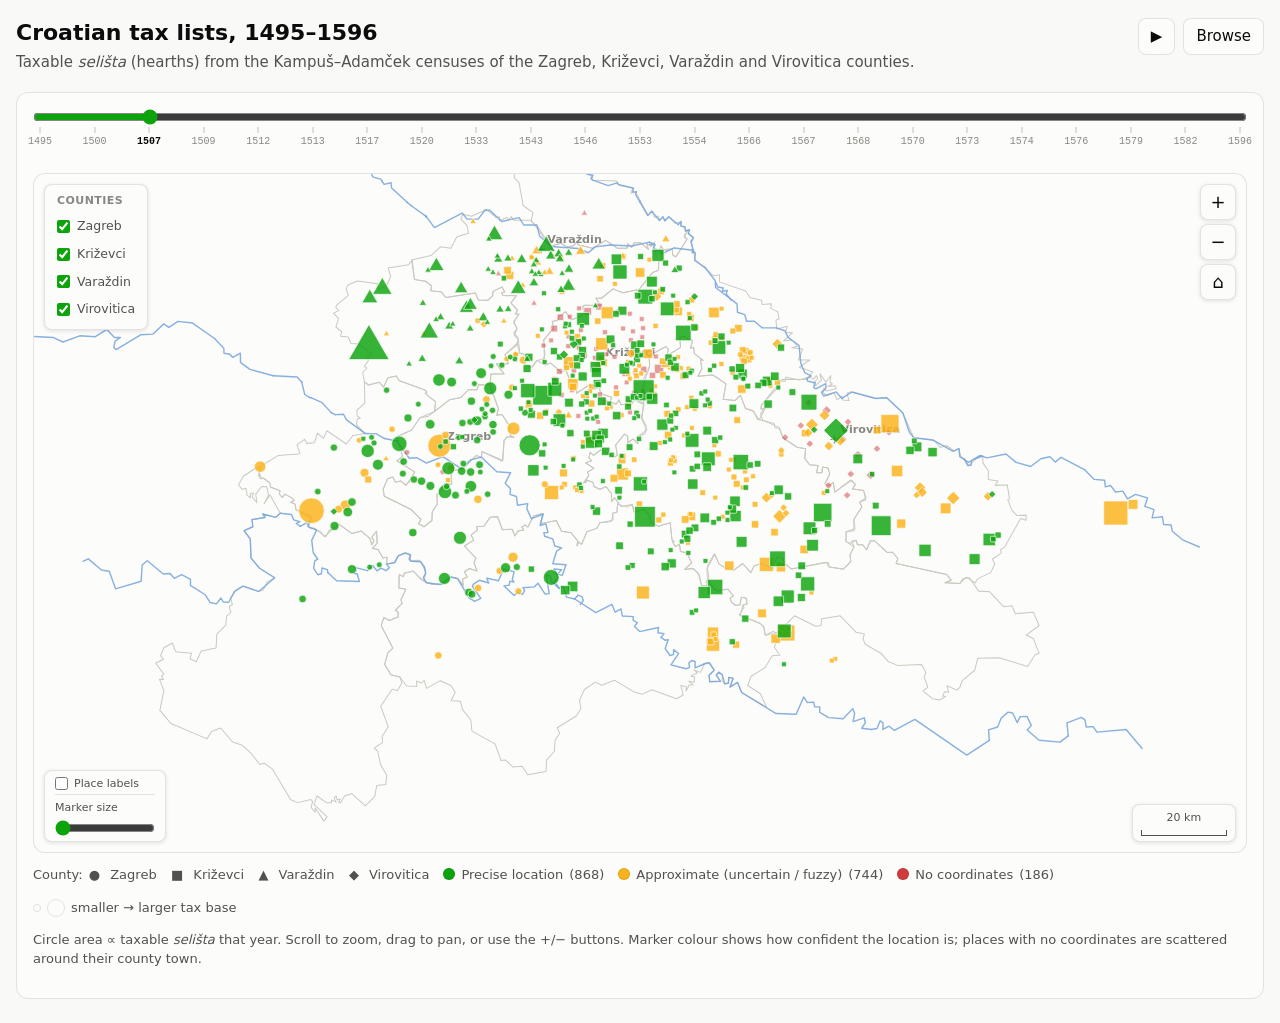
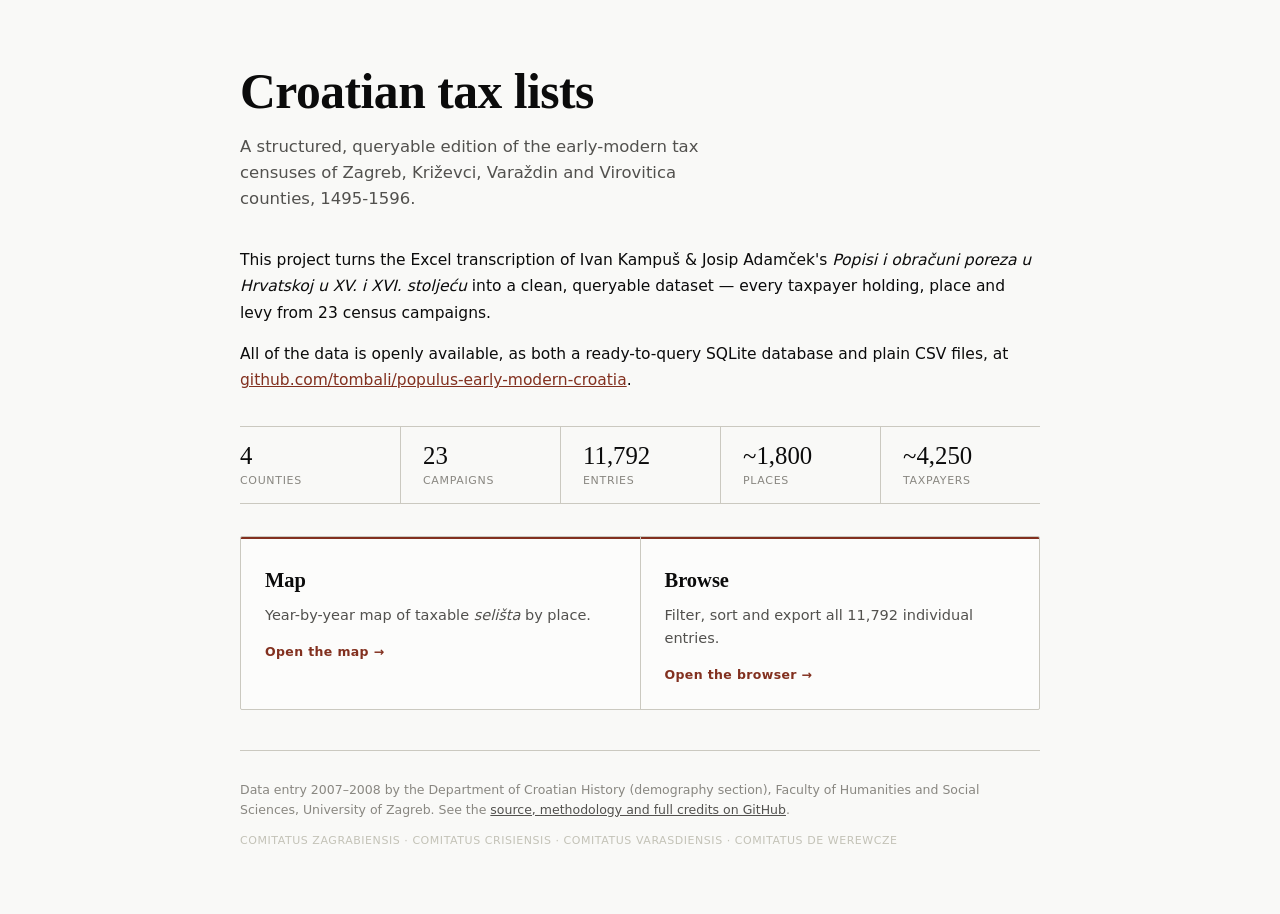
